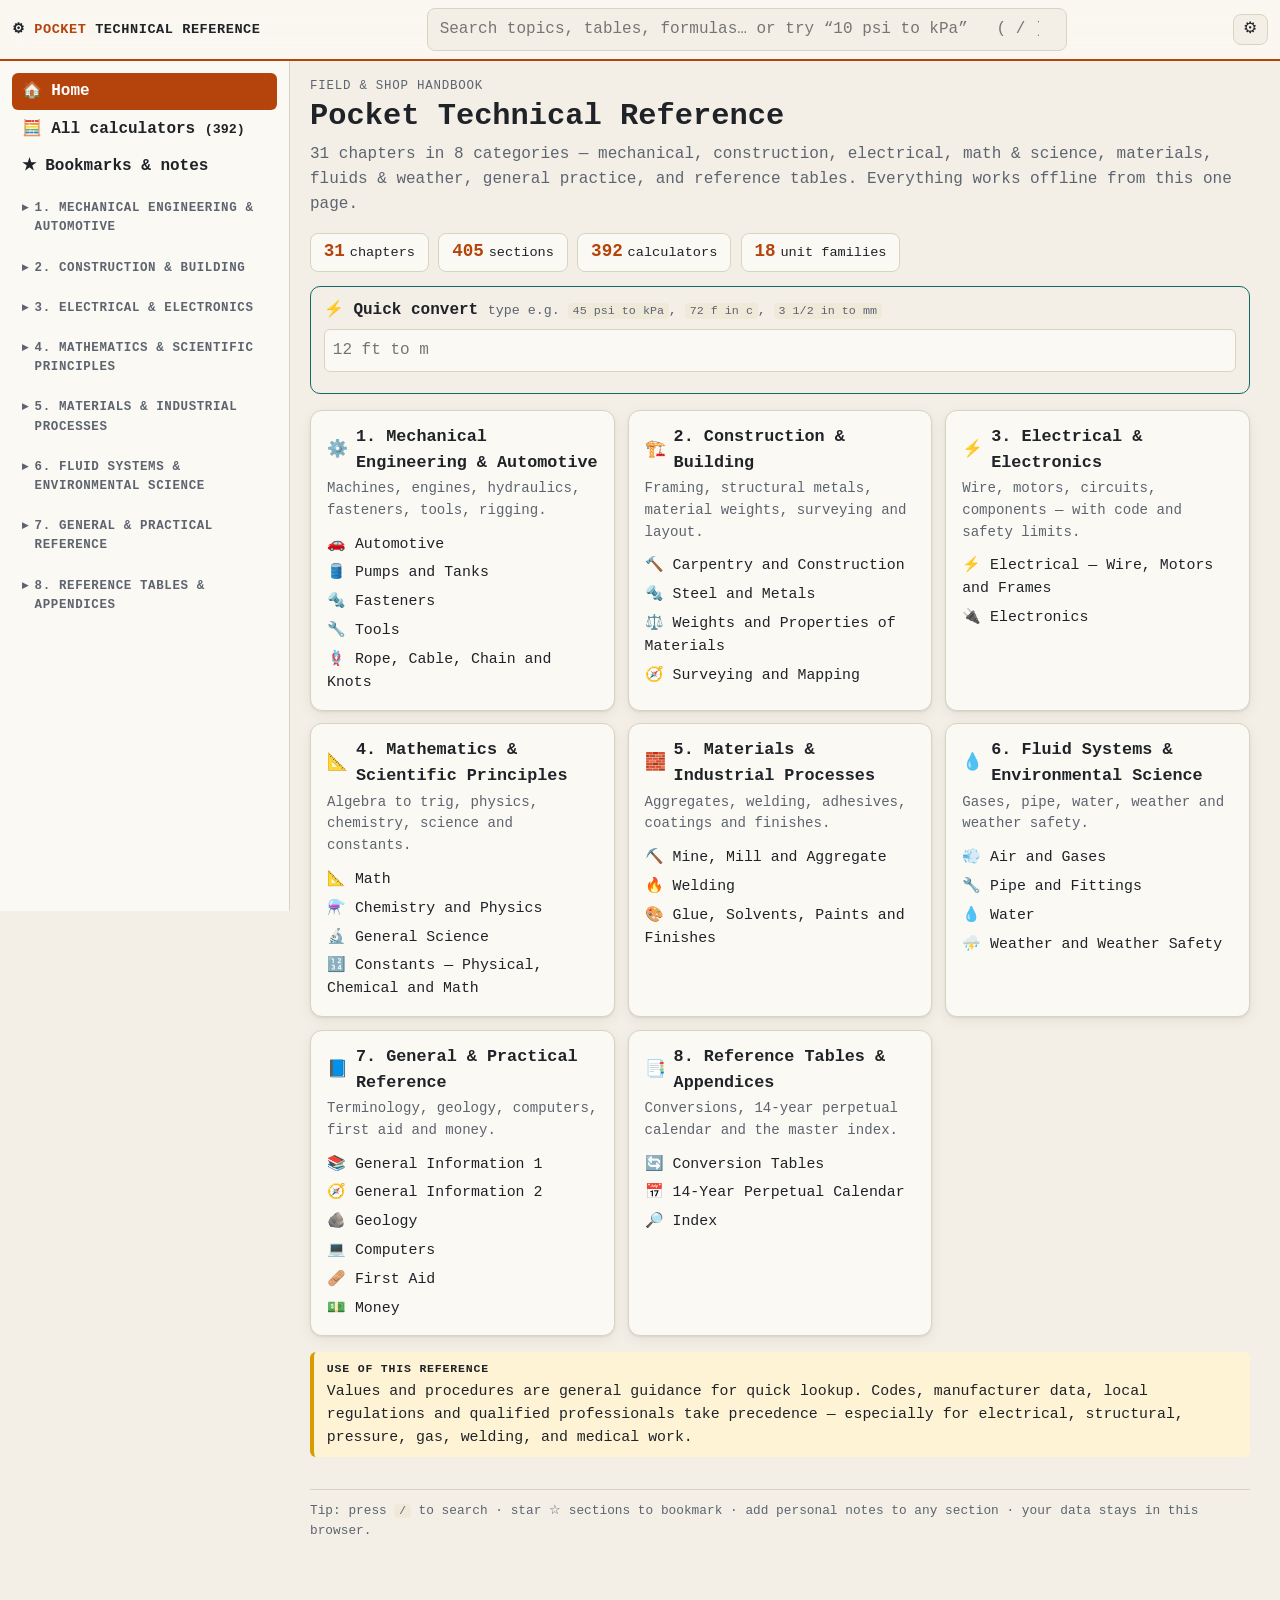
==== index.html @ 78a94a51 "Add files via upload" ====
<!DOCTYPE html>
<html lang="en" data-theme="auto">
<head>
<meta charset="utf-8">
<meta name="viewport" content="width=device-width,initial-scale=1,viewport-fit=cover">
<meta name="theme-color" content="#f3efe6" media="(prefers-color-scheme: light)">
<meta name="theme-color" content="#13161a" media="(prefers-color-scheme: dark)">
<meta name="apple-mobile-web-app-capable" content="yes">
<meta name="mobile-web-app-capable" content="yes">
<meta name="apple-mobile-web-app-title" content="Pocket Ref">
<meta name="apple-mobile-web-app-status-bar-style" content="default">
<link rel="apple-touch-icon" href="[data-uri]">
<title>Pocket Technical Reference</title>
<style>
:root{--bg:#f3efe6;--panel:#fbf9f3;--ink:#1f2328;--mut:#5d6470;--line:#d9d3c3;--acc:#b4430c;--acc-ink:#fff;--acc2:#0f6b6b;--warn-bg:#fff3d6;--warn-bd:#d89b00;--dang-bg:#fde4e1;--dang-bd:#c0392b;--note-bg:#e4f1f1;--note-bd:#0f6b6b;--code:#efe9da;--hl:#ffe58a;--sh:0 1px 2px rgba(0,0,0,.08),0 4px 14px rgba(0,0,0,.06);color-scheme:light}
@media(prefers-color-scheme:dark){:root[data-theme=auto]{--bg:#13161a;--panel:#1b1f24;--ink:#e7e3d8;--mut:#9aa3ad;--line:#2f353c;--acc:#f2893f;--acc-ink:#1a1206;--acc2:#4fc3c3;--warn-bg:#3a2f12;--warn-bd:#c99a1a;--dang-bg:#3d1b18;--dang-bd:#e0594a;--note-bg:#14302f;--note-bd:#3aa5a5;--code:#252a31;--hl:#6b5a14;--sh:0 1px 2px rgba(0,0,0,.4);color-scheme:dark}}
:root[data-theme=dark]{--bg:#13161a;--panel:#1b1f24;--ink:#e7e3d8;--mut:#9aa3ad;--line:#2f353c;--acc:#f2893f;--acc-ink:#1a1206;--acc2:#4fc3c3;--warn-bg:#3a2f12;--warn-bd:#c99a1a;--dang-bg:#3d1b18;--dang-bd:#e0594a;--note-bg:#14302f;--note-bd:#3aa5a5;--code:#252a31;--hl:#6b5a14;--sh:0 1px 2px rgba(0,0,0,.4);color-scheme:dark}
*{box-sizing:border-box}
html{font-size:calc(16px * var(--fs,1));-webkit-text-size-adjust:100%}
body{margin:0;background:var(--bg);color:var(--ink);font:1rem/1.55 "Courier New",Courier,"Liberation Mono","Nimbus Mono PS",monospace}
a{color:var(--acc2);text-decoration:none}a:hover{text-decoration:underline}
button,input,select,textarea{font:inherit;color:inherit}
.mono,code,.cr .v,.calc input,.calc select{font-family:"Courier New",Courier,"Liberation Mono","Nimbus Mono PS",monospace}
header#top{position:sticky;top:0;z-index:30;display:flex;gap:.5rem;align-items:center;padding:.5rem .75rem;background:var(--panel);border-bottom:2px solid var(--acc)}
#top .brand{font-weight:800;letter-spacing:.04em;text-transform:uppercase;font-size:.85rem;white-space:nowrap;color:var(--ink)}
#top .brand i{font-style:normal;color:var(--acc)}
#sbox{position:relative;flex:1;min-width:0;max-width:640px;margin:0 auto}
#q{width:100%;padding:.5rem .75rem;border:1px solid var(--line);border-radius:8px;background:var(--bg)}
#q:focus{outline:2px solid var(--acc);outline-offset:0}
.ib{border:1px solid var(--line);background:var(--bg);border-radius:8px;padding:.4rem .6rem;cursor:pointer;line-height:1}
.ib:hover{border-color:var(--acc)}
#menu{display:none}
#layout{display:flex;align-items:flex-start}
#side{width:290px;flex:none;position:sticky;top:3.1rem;height:calc(100vh - 3.1rem);overflow:auto;padding:.75rem;border-right:1px solid var(--line);background:var(--panel)}
#side a.top{display:block;padding:.4rem .6rem;border-radius:6px;color:var(--ink);font-weight:600}
#side a:hover{background:var(--bg);text-decoration:none}
#side a.on{background:var(--acc);color:var(--acc-ink)}
.sch{width:100%;text-align:left;background:none;border:0;padding:.45rem .6rem;margin-top:.4rem;cursor:pointer;font-weight:700;font-size:.78rem;letter-spacing:.05em;text-transform:uppercase;color:var(--mut);display:flex;gap:.4rem}
.sch:hover{color:var(--ink)}
.scl{display:none;padding-left:.4rem}.sc.open .scl{display:block}
.scl a{display:block;padding:.28rem .6rem;border-radius:6px;color:var(--ink);font-size:.92rem}
main{flex:1;min-width:0;padding:1rem 1.25rem 4rem;max-width:980px}
.crumb{font-size:.78rem;color:var(--mut);text-transform:uppercase;letter-spacing:.06em}
h1{font-size:1.9rem;line-height:1.15;margin:.2rem 0 .5rem}
h2{font-size:1.3rem;margin:0;padding:0}
h3{font-size:1.05rem}h4{margin:1rem 0 .3rem;font-size:.95rem;color:var(--acc);text-transform:uppercase;letter-spacing:.04em}
.lead{color:var(--mut);margin:.25rem 0 1rem}
.toc{display:flex;flex-wrap:wrap;gap:.4rem;margin:.75rem 0 1.25rem}
.toc a{padding:.25rem .65rem;border:1px solid var(--line);border-radius:999px;background:var(--panel);color:var(--ink);font-size:.85rem}
.toc a:hover{border-color:var(--acc);text-decoration:none}
.toc.fold{display:none}.toc.fold.open{display:flex}
.tocbtn{display:inline-flex;align-items:center;min-height:38px;margin:.6rem 0 .4rem;padding:.3rem .85rem;border:1px solid var(--line);border-radius:999px;background:var(--panel);color:var(--ink);font:inherit;font-size:.85rem;cursor:pointer}
.tocbtn:hover{border-color:var(--acc)}
.tocbtn + .toc.fold.open{margin-top:.2rem}

section.sec{background:var(--panel);border:1px solid var(--line);border-radius:12px;padding:1rem 1.1rem;margin:0 0 1.1rem;scroll-margin-top:4rem;box-shadow:var(--sh)}
.sh{display:flex;align-items:center;gap:.5rem;border-bottom:1px solid var(--line);padding-bottom:.5rem;margin-bottom:.6rem}
.sh h2{flex:1}
.sh button{background:none;border:0;cursor:pointer;font-size:1.1rem;color:var(--mut);padding:.15rem .3rem}
.sh button.on{color:var(--acc)}
.sbody p{margin:.5rem 0}.sbody ul,.sbody ol{margin:.4rem 0;padding-left:1.3rem}.sbody li{margin:.15rem 0}
.tw{overflow-x:auto;margin:.6rem 0;border:1px solid var(--line);border-radius:8px}
table{border-collapse:collapse;width:100%;font-size:.88rem}
caption{caption-side:top;text-align:left;font-weight:700;padding:.4rem .6rem;color:var(--mut);font-size:.8rem;text-transform:uppercase;letter-spacing:.04em}
th,td{padding:.35rem .6rem;border-bottom:1px solid var(--line);text-align:left;vertical-align:top}
th{background:var(--code);position:sticky;top:0;white-space:nowrap}
tbody tr:nth-child(even){background:color-mix(in srgb,var(--code) 45%,transparent)}
tr:last-child td{border-bottom:0}
.tfilter{width:100%;max-width:340px;margin-top:.5rem;padding:.35rem .6rem;border:1px solid var(--line);border-radius:6px;background:var(--bg)}
.co{border-left:4px solid;padding:.5rem .8rem;border-radius:6px;margin:.7rem 0;font-size:.93rem}
.co b{display:block;font-size:.72rem;text-transform:uppercase;letter-spacing:.07em;margin-bottom:.1rem}
.co.note{background:var(--note-bg);border-color:var(--note-bd)}.co.warn{background:var(--warn-bg);border-color:var(--warn-bd)}.co.danger{background:var(--dang-bg);border-color:var(--dang-bd)}
.fx{background:var(--code);border-radius:8px;padding:.5rem .8rem;margin:.5rem 0;display:flex;flex-wrap:wrap;gap:.2rem .8rem;align-items:baseline}
.fx b{font-size:.85rem;min-width:9rem}.fx code{font-size:.95rem;color:var(--acc);font-weight:600}.fx span{color:var(--mut);font-size:.82rem;flex-basis:100%}
code{background:var(--code);padding:.05rem .3rem;border-radius:4px;font-size:.88em}
.fx code{background:none;padding:0}
dl.gl{margin:.5rem 0}dl.gl dt{font-weight:700;margin-top:.5rem}dl.gl dd{margin:0 0 0 1rem;color:var(--ink)}
.see{margin-top:.8rem;padding-top:.5rem;border-top:1px dashed var(--line);font-size:.85rem;color:var(--mut)}
.see a{margin-right:.7rem;white-space:nowrap}
.calc{border:1px solid var(--acc);border-radius:10px;margin:.9rem 0;background:var(--bg);overflow:hidden}
.calc .ch{background:var(--acc);color:var(--acc-ink);padding:.4rem .8rem;display:flex;flex-direction:column}
.calc .ch b{display:flex;gap:.5rem;align-items:center;justify-content:space-between}
.calc .ch small{opacity:.9}
.calc .ch button{background:none;border:0;color:inherit;cursor:pointer;font-size:1rem}
.cf{display:grid;grid-template-columns:repeat(auto-fill,minmax(190px,1fr));gap:.5rem .8rem;padding:.7rem .8rem}
.cf label{display:flex;flex-direction:column;font-size:.76rem;color:var(--mut);gap:.15rem}
.cf label span u{text-decoration:none;color:var(--acc)}
.calc input,.calc select{padding:.4rem .5rem;border:1px solid var(--line);border-radius:6px;background:var(--panel);width:100%;font-size:.95rem}
.calc input:focus,.calc select:focus{outline:2px solid var(--acc);outline-offset:0}
.cr{padding:.2rem .8rem .5rem;border-top:1px dashed var(--line)}
.cr .row{display:flex;justify-content:space-between;gap:1rem;padding:.2rem 0;border-bottom:1px dotted var(--line)}
.cr .row .v{font-weight:700;text-align:right}.cr .row .v em{font-style:normal;color:var(--mut);font-weight:400;margin-left:.3rem}
.cr .rh{font-size:.74rem;text-transform:uppercase;letter-spacing:.06em;color:var(--acc);margin-top:.5rem}
.cr .err{color:var(--dang-bd);padding:.3rem 0}.cr .hint{color:var(--mut);padding:.3rem 0;font-size:.9rem}
.ca{display:flex;gap:.5rem;padding:.4rem .8rem .7rem}
.btn{border:1px solid var(--line);background:var(--panel);border-radius:6px;padding:.3rem .7rem;cursor:pointer;font-size:.85rem}.btn:hover{border-color:var(--acc)}
.btn.pri{background:var(--acc);color:var(--acc-ink);border-color:var(--acc)}
.conv{border:1px solid var(--acc2);border-radius:10px;padding:.7rem .8rem;margin:.9rem 0;background:var(--bg)}
.conv .cg{display:grid;grid-template-columns:1fr 1fr auto 1fr;gap:.5rem;align-items:end}
.conv .cg label{display:flex;flex-direction:column;font-size:.76rem;color:var(--mut)}
.conv input,.conv select{padding:.4rem .5rem;border:1px solid var(--line);border-radius:6px;background:var(--panel);width:100%}
.conv .big{font-size:1.25rem;font-weight:800;margin:.6rem 0 .2rem;font-family:"Courier New",Courier,"Liberation Mono","Nimbus Mono PS",monospace}
@media(max-width:640px){.conv .cg{grid-template-columns:1fr 1fr}.conv .cg .sw{grid-column:1/-1}}
.cards{display:grid;grid-template-columns:repeat(auto-fill,minmax(270px,1fr));gap:.8rem;margin:1rem 0}
.card{background:var(--panel);border:1px solid var(--line);border-radius:12px;padding:.8rem 1rem;box-shadow:var(--sh)}
.card h3{margin:0 0 .15rem;display:flex;gap:.5rem;align-items:center}.card p{margin:.1rem 0 .5rem;color:var(--mut);font-size:.88rem}
.card a.chl{display:block;padding:.18rem 0;color:var(--ink);font-size:.93rem}.card a.chl:hover{color:var(--acc)}
.stats{display:flex;flex-wrap:wrap;gap:.6rem;margin:.8rem 0}.stat{background:var(--panel);border:1px solid var(--line);border-radius:8px;padding:.3rem .8rem;font-size:.85rem}.stat b{color:var(--acc);font-size:1.1rem;margin-right:.3rem}
.pn{display:flex;justify-content:space-between;gap:1rem;margin-top:1.5rem}.pn a{flex:1;background:var(--panel);border:1px solid var(--line);border-radius:10px;padding:.6rem .9rem;color:var(--ink)}.pn a:last-child{text-align:right}.pn small{display:block;color:var(--mut)}
#sres{position:absolute;left:0;right:0;top:calc(100% + 4px);background:var(--panel);border:1px solid var(--acc);border-radius:10px;box-shadow:0 10px 30px rgba(0,0,0,.25);max-height:70vh;overflow:auto;display:none;z-index:40}
#sres a.r,.rl a.r{display:block;padding:.5rem .8rem;border-bottom:1px solid var(--line);color:var(--ink)}
#sres a.r:hover,.rl a.r:hover{background:var(--bg);text-decoration:none}
.r b{display:block}.r small{color:var(--mut)}.r .sn{display:block;font-size:.84rem;color:var(--mut);margin-top:.1rem}
mark{background:var(--hl);color:inherit;border-radius:2px;padding:0 1px}
.rl{background:var(--panel);border:1px solid var(--line);border-radius:10px;overflow:hidden;margin:.6rem 0}
.qc{background:var(--note-bg);border-left:4px solid var(--acc2);padding:.6rem .8rem;font-weight:700}
.tag{display:inline-block;font-size:.68rem;text-transform:uppercase;letter-spacing:.06em;border:1px solid var(--acc);color:var(--acc);border-radius:4px;padding:0 .3rem;margin-right:.4rem}
.note-ta{width:100%;min-height:4.5rem;margin-top:.6rem;padding:.5rem;border:1px dashed var(--acc2);border-radius:8px;background:var(--bg)}
/* periodic table */
.ptw{overflow-x:auto;margin:.6rem 0}.pt{display:grid;grid-template-columns:repeat(18,minmax(38px,1fr));gap:2px;font-size:.62rem;min-width:720px}
.pt div{border:1px solid var(--line);border-radius:3px;text-align:center;padding:1px 0;line-height:1.15;background:var(--bg);cursor:default}
.pt b{display:block;font-size:.88rem}.pt i{font-style:normal;opacity:.75}.pt small{display:block;font-size:.5rem;opacity:.7}
.pt .alk{background:color-mix(in srgb,#e8604c 28%,var(--bg))}.pt .ae{background:color-mix(in srgb,#e8a23c 28%,var(--bg))}.pt .tm{background:color-mix(in srgb,#5b8def 24%,var(--bg))}
.pt .pm{background:color-mix(in srgb,#3fb6a8 24%,var(--bg))}.pt .md{background:color-mix(in srgb,#9b7fd1 28%,var(--bg))}.pt .nm{background:color-mix(in srgb,#7bc86c 28%,var(--bg))}
.pt .hl{background:color-mix(in srgb,#e3d34b 30%,var(--bg))}.pt .ng{background:color-mix(in srgb,#d96fb5 26%,var(--bg))}.pt .la{background:color-mix(in srgb,#4fa3d9 30%,var(--bg))}.pt .ac{background:color-mix(in srgb,#c07f5a 30%,var(--bg))}
/* calendar */
.cal-ctl{display:flex;flex-wrap:wrap;gap:.5rem;align-items:center;margin:.6rem 0}.cal-ctl input[type=number]{width:6.5rem;padding:.35rem;border:1px solid var(--line);border-radius:6px;background:var(--panel)}
.yr{display:grid;grid-template-columns:repeat(auto-fill,minmax(210px,1fr));gap:.7rem}
.mo{border:1px solid var(--line);border-radius:8px;padding:.4rem .5rem;background:var(--bg)}.mo h5{margin:0 0 .25rem;text-align:center;color:var(--acc);font-size:.85rem}
.mg{display:grid;grid-template-columns:repeat(7,1fr);text-align:center;font-size:.78rem;gap:1px}.mg i{font-style:normal;color:var(--mut);font-size:.68rem}.mg span{padding:.15rem 0;border-radius:4px}
.mg .sun{color:var(--dang-bd)}.mg .hol{background:var(--warn-bg);outline:1px solid var(--warn-bd);font-weight:700}.mg .today{background:var(--acc);color:var(--acc-ink);font-weight:800}
.dt-grid{display:grid;grid-template-columns:repeat(auto-fill,minmax(280px,1fr));gap:.7rem;margin:.8rem 0}.dt{border:1px solid var(--line);border-radius:8px;padding:.6rem;background:var(--bg)}.dt input{padding:.35rem;border:1px solid var(--line);border-radius:6px;background:var(--panel);margin:.15rem .2rem .15rem 0}
.pill{display:inline-block;padding:.1rem .5rem;border:1px solid var(--line);border-radius:999px;margin:.1rem;cursor:pointer;background:var(--panel);font-size:.82rem}.pill.on{background:var(--acc);color:var(--acc-ink);border-color:var(--acc)}
/* index */
.ixbar{position:sticky;top:3.1rem;background:var(--bg);padding:.4rem 0;z-index:5;display:flex;flex-wrap:wrap;gap:.2rem}.ixbar a{padding:.1rem .45rem;border:1px solid var(--line);border-radius:5px;background:var(--panel);color:var(--ink);font-weight:700;font-size:.85rem}
.ix h3{margin:1rem 0 .3rem;color:var(--acc);border-bottom:1px solid var(--line);scroll-margin-top:6.5rem}.ix div.e{padding:.2rem 0;border-bottom:1px dotted var(--line);font-size:.92rem}.ix .e b{margin-right:.5rem}.ix .e a{margin-right:.6rem;font-size:.82rem}
/* modal */
#modal{position:fixed;inset:0;background:rgba(0,0,0,.5);display:none;align-items:center;justify-content:center;z-index:60;padding:1rem}
#modal .box{background:var(--panel);border-radius:12px;padding:1rem 1.2rem;max-width:560px;width:100%;max-height:90vh;overflow:auto;border:2px solid var(--acc)}
#modal textarea{width:100%;min-height:6rem;font-family:"Courier New",Courier,"Liberation Mono","Nimbus Mono PS",monospace;font-size:.75rem;background:var(--bg);border:1px solid var(--line);border-radius:6px;padding:.4rem}
#toast{position:fixed;bottom:1rem;left:50%;transform:translateX(-50%);background:var(--ink);color:var(--bg);padding:.4rem .9rem;border-radius:8px;display:none;z-index:70;font-size:.88rem}
footer{color:var(--mut);font-size:.8rem;margin-top:2rem;border-top:1px solid var(--line);padding-top:.7rem}
#veil{display:none}
@media(max-width:900px){
 #menu{display:inline-block}#top .brand span{display:none}
 #side{position:fixed;left:0;top:3.1rem;z-index:50;transform:translateX(-102%);transition:transform .2s;width:84vw;max-width:320px;box-shadow:var(--sh)}
 body.menu #side{transform:none}body.menu #veil{display:block;position:fixed;inset:3.1rem 0 0 0;background:rgba(0,0,0,.4);z-index:45}
 main{padding:.8rem .7rem 4rem}h1{font-size:1.5rem}
}
@media print{header#top,#side,.pn,.sh button,.calc .ca{display:none}main{max-width:none}}
.kt{display:inline-block;padding:.05rem .45rem;border-radius:999px;font-size:.72rem;white-space:nowrap;border:1px solid var(--line);background:var(--code)}
.kt-S{border-color:var(--acc);font-weight:700}.kt-D,.kt-X{border-color:var(--acc)}.kt-M,.kt-R{border-style:dashed}.kt-T{border-style:dotted}
.kbar{display:flex;flex-wrap:wrap;gap:.4rem;align-items:center;margin:.6rem 0 0}.kbar small{color:var(--mut)}
.cp{padding:.1rem .4rem;font-size:.75rem;margin:.1rem}.kv{white-space:nowrap}
.kbar+.tfilter+.tw td:nth-child(5),.kbar+.tfilter+.tw td:nth-child(8){min-width:14rem}
.clib .clrow{display:flex;flex-wrap:wrap;gap:.5rem 1rem;align-items:center;margin:.5rem 0}.clib select{padding:.25rem;border:1px solid var(--line);border-radius:6px;background:var(--bg);color:inherit;font:inherit}


/* resistor reader widget */
.rid{border:1px solid var(--acc2);border-radius:14px;padding:.7rem .8rem;margin:.9rem 0;background:var(--bg)}
.rid-tabs{display:flex;flex-wrap:wrap;gap:.4rem;margin-bottom:.4rem}
.rid-fig{text-align:center;margin:.4rem 0;color:var(--ink)}
.rid-row{display:flex;flex-direction:column;gap:.25rem;margin:.5rem 0}
.rid-row>span{font-size:.76rem;color:var(--mut);text-transform:uppercase;letter-spacing:.05em}
.rid-sw{display:flex;flex-wrap:wrap;gap:.4rem}
.rid .sw{width:34px;height:34px;border-radius:50%;border:2px solid var(--line);cursor:pointer;padding:0}
.rid .sw.on{outline:3px solid var(--acc);outline-offset:2px}
.rid .sw:disabled{opacity:.25;cursor:not-allowed}
.rid-in{padding:.45rem .6rem;border:1px solid var(--line);border-radius:10px;background:var(--panel);font-size:16px;min-height:44px;width:100%;max-width:320px}
.rid-out{margin-top:.4rem}.rid-out .row{display:flex;justify-content:space-between;gap:1rem;padding:.25rem 0;border-bottom:1px dotted var(--line)}.rid-out .v{font-weight:700;text-align:right}
.rid-note{color:var(--mut);font-size:.8rem;margin:.6rem 0 0}
@media(max-width:900px){.rid{border-radius:16px}.rid .sw{width:38px;height:38px}}
/* ===== iPhone / touch polish (additive) ===== */
:root{--hh:3.1rem;--sat:env(safe-area-inset-top,0px);--sab:env(safe-area-inset-bottom,0px);--sal:env(safe-area-inset-left,0px);--sar:env(safe-area-inset-right,0px)}
html{-webkit-tap-highlight-color:transparent;scroll-padding-top:4.5rem}
body{-webkit-font-smoothing:antialiased;touch-action:manipulation}
header#top{-webkit-backdrop-filter:saturate(170%) blur(14px);backdrop-filter:saturate(170%) blur(14px);background:color-mix(in srgb,var(--panel) 88%,transparent)}
#tabbar{display:none}
.tw{-webkit-overflow-scrolling:touch}
figure.fig{overflow-x:auto;-webkit-overflow-scrolling:touch}
.btn,.ib,.pill,.toc a,.sch{transition:background-color .15s,border-color .15s,transform .1s}
.btn:active,.ib:active,.pill:active{transform:scale(.97)}
@media(max-width:900px){
 :root{--hh:3.6rem}
 header#top{padding:calc(.45rem + var(--sat)) calc(.6rem + var(--sar)) .45rem calc(.6rem + var(--sal));gap:.45rem}
 .ib{min-width:44px;min-height:44px;border-radius:12px;font-size:1.1rem;display:inline-flex;align-items:center;justify-content:center;padding:0}
 #top .brand{font-size:1.1rem}#top .brand i{display:none}
 .toc{scroll-padding-left:.75rem}
 #q{font-size:16px;min-height:44px;border-radius:14px;padding:.55rem .9rem}
 .calc input,.calc select,.conv input,.conv select,.tfilter,.cal-ctl input[type=number],.dt input,.note-ta,#modal textarea,#modal input,#modal select{font-size:16px;min-height:44px;border-radius:10px}
 .note-ta,#modal textarea{min-height:5rem}
 #side{top:calc(var(--hh) + var(--sat));bottom:0;height:auto;width:86vw;border-radius:0 20px 20px 0;padding:.6rem .6rem calc(6rem + var(--sab)) calc(.6rem + var(--sal));-webkit-overflow-scrolling:touch;overscroll-behavior:contain}
 body.menu #veil{inset:calc(var(--hh) + var(--sat)) 0 0 0;-webkit-backdrop-filter:blur(3px);backdrop-filter:blur(3px)}
 #side a.top,.scl a,.sch{min-height:44px;display:flex;align-items:center}
 .scl a{padding:.4rem .7rem;font-size:.95rem}
 main{padding:.8rem calc(.75rem + var(--sar)) calc(6.5rem + var(--sab)) calc(.75rem + var(--sal))}
 h1{font-size:1.55rem;letter-spacing:-.01em}
 .lead{font-size:.95rem}
 section.sec{border-radius:18px;padding:.85rem .9rem;scroll-margin-top:calc(var(--hh) + var(--sat) + .6rem)}
 section.sec h2{font-size:1.15rem;line-height:1.25}
 .see a{white-space:normal;display:inline-block}
 .sh button{min-width:40px;min-height:40px;font-size:1.25rem}
 .toc{flex-wrap:nowrap;overflow-x:auto;margin-left:-.75rem;margin-right:-.75rem;padding:.2rem .75rem .5rem;scroll-snap-type:x proximity;scrollbar-width:none;-webkit-overflow-scrolling:touch}
 .toc::-webkit-scrollbar{display:none}
 .toc a{flex:none;white-space:nowrap;scroll-snap-align:start;min-height:38px;display:inline-flex;align-items:center;padding:.3rem .85rem;font-size:.88rem}
 .tw{border-radius:12px}table{font-size:.82rem}
 th,td{padding:.4rem .55rem}
 .tw td:first-child,.tw th:first-child{position:sticky;left:0;z-index:1;max-width:9rem;background:var(--panel);box-shadow:1px 0 0 var(--line)}
 .tw th:first-child{background:var(--code);z-index:2}
 .calc,.conv{border-radius:16px}
 .calc .ch{padding:.55rem .9rem}
 .cf{grid-template-columns:repeat(2,minmax(0,1fr));padding:.8rem .9rem;gap:.6rem .7rem}
 .cf label{font-size:.78rem}.cf label:has(select){grid-column:1/-1}
 .cr{padding:.3rem .9rem .6rem}.cr .row{padding:.35rem 0;align-items:baseline}.cr .row .v{font-size:1.02rem}
 .ca{padding:.4rem .9rem .8rem}.ca .btn{flex:1}
 .btn{min-height:44px;border-radius:12px;padding:.4rem .9rem;font-size:.92rem}
 .cp{min-height:36px}
 .co{border-radius:10px;padding:.6rem .85rem}
 .fx{border-radius:12px}.fx b{min-width:0;flex-basis:100%}
 .card{border-radius:16px}.cards{grid-template-columns:1fr}
 .pn{flex-direction:column}.pn a{min-height:56px;border-radius:14px}.pn a:last-child{text-align:left}
 #sres{position:fixed;left:calc(.5rem + var(--sal));right:calc(.5rem + var(--sar));top:calc(var(--hh) + var(--sat) + .2rem);max-height:calc(100dvh - var(--hh) - var(--sat) - 5rem);border-radius:16px;-webkit-overflow-scrolling:touch;overscroll-behavior:contain}
 #sres a.r,.rl a.r{padding:.7rem .9rem;min-height:44px}
 #modal{padding:0;align-items:flex-end}
 #modal .box{max-width:none;border-radius:22px 22px 0 0;max-height:88dvh;padding:1.1rem 1.1rem calc(1.2rem + var(--sab));border-width:2px 0 0}
 #toast{bottom:calc(5.6rem + var(--sab));border-radius:14px;padding:.55rem 1rem}
 .ixbar{top:calc(var(--hh) + var(--sat))}
 footer{padding-bottom:1rem}
 #tabbar{display:flex;position:fixed;left:calc(.6rem + var(--sal));right:calc(.6rem + var(--sar));bottom:calc(.5rem + var(--sab));z-index:35;background:color-mix(in srgb,var(--panel) 86%,transparent);-webkit-backdrop-filter:blur(18px) saturate(170%);backdrop-filter:blur(18px) saturate(170%);border:1px solid var(--line);border-radius:24px;box-shadow:0 8px 28px rgba(0,0,0,.2);padding:.25rem;gap:.15rem}
 #tabbar button{flex:1;min-height:50px;border:0;background:none;border-radius:18px;display:flex;flex-direction:column;align-items:center;justify-content:center;gap:2px;font-size:.6rem;letter-spacing:.05em;text-transform:uppercase;color:var(--mut);cursor:pointer}
 #tabbar button i{font-style:normal;font-size:1.25rem;line-height:1}
 #tabbar button.on{color:var(--acc);background:var(--bg)}
 #tabbar button:active{transform:scale(.95)}
}
@media(max-width:900px) and (orientation:landscape){#tabbar{display:none}main{padding-bottom:2rem}}
@media(prefers-reduced-motion:reduce){*{transition:none!important;scroll-behavior:auto!important}}
</style>
</head>
<body>
<header id="top">
 <button class="ib" id="menu" aria-label="Menu">☰</button>
 <a class="brand" href="#home">⚙ <i>Pocket</i> <span>Technical Reference</span></a>
 <div id="sbox"><input id="q" type="search" placeholder="Search topics, tables, formulas… or try “10 psi to kPa”   ( / )" autocomplete="off" aria-label="Search"><div id="sres"></div></div>
 <button class="ib" id="gear" aria-label="Settings" title="Settings">⚙︎</button>
</header>
<div id="layout"><nav id="side" aria-label="Chapters"></nav><main id="main"></main></div>
<div id="veil"></div><div id="modal"><div class="box" id="mbox"></div></div><div id="toast"></div>
<script>
/* ===== CORE: data model, content helpers, units, calendar math, calculator registry ===== */
const APP = { cats: [], chapters: [], byId: {}, calcs: {}, units: {}, idx: [], calcHome: {}, secById: {} };
const PI = Math.PI, D2R = PI / 180, R2D = 180 / PI;
const esc = s => String(s).replace(/&/g, '&amp;').replace(/</g, '&lt;').replace(/>/g, '&gt;');
const unesc = s => String(s).replace(/&lt;/g, '<').replace(/&gt;/g, '>').replace(/&quot;/g, '"').replace(/&amp;/g, '&');

/* ---- content helpers (return HTML strings) ---- */
const P = s => `<p>${s}</p>`;
const UL = a => `<ul>${a.map(x => `<li>${x}</li>`).join('')}</ul>`;
const OL = a => `<ol>${a.map(x => `<li>${x}</li>`).join('')}</ol>`;
const H = s => `<h4>${s}</h4>`;
const NOTE = s => `<div class="co note"><b>Note</b>${s}</div>`;
const WARN = s => `<div class="co warn"><b>Caution</b>${s}</div>`;
const DANGER = s => `<div class="co danger"><b>Danger / Safety</b>${s}</div>`;
const FX = (name, formula, note) => `<div class="fx"><b>${name}</b><code>${formula}</code>${note ? `<span>${note}</span>` : ''}</div>`;
const CALC = id => `<div class="slot calc-slot" data-calc="${id}"></div>`;
const CONV = cat => `<div class="slot conv-slot" data-conv="${cat}"></div>`;
const DYN = n => `<div class="slot dyn-slot" data-dyn="${n}"></div>`;
const GL = pairs => `<dl class="gl">${pairs.map(([t, d]) => `<dt data-idx="${t.replace(/"/g, '')}">${t}</dt><dd>${d}</dd>`).join('')}</dl>`;
/* T(head, rows, {cap, idx, filter}) – idx registers first column in the index; filter adds a live filter box */
const T = (head, rows, o = {}) => {
  const f = o.filter ? `<input class="tfilter" type="search" placeholder="Filter this table…" aria-label="Filter table">` : '';
  const th = head.map(h => `<th>${h}</th>`).join('');
  const tb = rows.map(r => `<tr>${r.map((c, i) => (i === 0 && o.idx) ? `<td data-idx="${String(c).replace(/<[^>]+>/g, '').replace(/"/g, '')}">${c}</td>` : `<td>${c}</td>`).join('')}</tr>`).join('');
  return `${f}<div class="tw"><table>${o.cap ? `<caption>${o.cap}</caption>` : ''}<thead><tr>${th}</tr></thead><tbody>${tb}</tbody></table></div>`;
};

/* ---- structure ---- */
function CAT(id, title, blurb, icon) { APP.cats.push({ id, title, blurb, icon, chapters: [] }); }
function S(id, title, blocks, o = {}) { return { id, title, html: blocks.join(''), kw: o.kw || [], see: o.see || [] }; }
function CH(id, cat, title, icon, intro, sections) {
  const c = { id, cat, title, icon, intro, sections };
  APP.chapters.push(c); APP.byId[id] = c;
  APP.cats.find(k => k.id === cat).chapters.push(c);
  sections.forEach(s => {
    s.ch = id; APP.secById[id + '--' + s.id] = s;
    (s.html.match(/data-calc="([^"]+)"/g) || []).forEach(m => { const k = m.slice(11, -1); if (!APP.calcHome[k]) APP.calcHome[k] = { ch: id, sec: s.id }; });
    (s.html.match(/data-idx="([^"]+)"/g) || []).forEach(m => APP.idx.push({ term: unesc(m.slice(10, -1)), ch: id, sec: s.id }));
    s.kw.forEach(k => APP.idx.push({ term: k, ch: id, sec: s.id }));
    APP.idx.push({ term: s.title, ch: id, sec: s.id });
  });
}
/* cross reference tokens: [[chapter#section|label]] or [[chapter|label]] */
function xr(html) {
  return html.replace(/\[\[([a-z0-9-]+)(?:#([a-z0-9-]+))?\|([^\]]+)\]\]/g, (m, c, s, l) =>
    `<a class="xref" href="#${c}${s ? '--' + s : ''}">${l}</a>`);
}

/* ---- number formatting ---- */
function fmt(n, sig = 6) {
  if (typeof n !== 'number') return String(n);
  if (!isFinite(n)) return '—';
  if (n === 0) return '0';
  const a = Math.abs(n);
  if (a >= 1e12 || a < 1e-4) return n.toExponential(sig - 1).replace(/\.?0+e/, 'e').replace('e+', '×10^').replace('e', '×10^');
  let s = Number(n.toPrecision(sig)).toString();
  if (s.includes('e')) return n.toExponential(sig - 1);
  const [i, d] = s.split('.');
  const ii = i.replace(/\B(?=(\d{3})+(?!\d))/g, (a >= 10000 ? ',' : ''));
  return d ? ii + '.' + d : ii;
}
const sig = (n, d = 2) => Number(n.toFixed(d));

/* ---- units ---- */
/* each unit: [symbol, name, factorToBase, 'aliases'] or [symbol,name,null,aliases,toBaseFn,fromBaseFn] */
function UC(key, label, base, defs) {
  APP.units[key] = {
    key, label, base, list: defs.map(d => ({
      s: d[0], n: d[1], f: d[2], a: (d[3] || '').split(' ').filter(Boolean), to: d[4] || (v => v * d[2]), fr: d[5] || (b => b / d[2])
    }))
  };
}
const normU = s => s.toLowerCase().replace(/[\s·.*^_\-]/g, '').replace(/²/g, '2').replace(/³/g, '3').replace(/[°]/g, '').replace(/µ/g, 'u');
function unitAliases(u) { return [u.s, u.n, ...u.a].map(normU); }
function convertUnit(cat, v, from, to) {
  const c = APP.units[cat], f = c.list.find(u => u.s === from), t = c.list.find(u => u.s === to);
  return t.fr(f.to(v));
}
function findUnits(text) {
  const k = normU(text), out = [];
  for (const c of Object.values(APP.units)) for (const u of c.list) if (unitAliases(u).includes(k)) out.push({ cat: c.key, u });
  return out;
}
function quickConvert(q) {
  q = q.replace(/^\s*(-?\d+)\s+(\d+)\/(\d+)/, (m, a, b, c) => String(+a + b / c)).replace(/^\s*(\d+)\/(\d+)/, (m, a, b) => String(a / b));
  const m = q.trim().match(/^(-?\d*\.?\d+(?:e[+-]?\d+)?)\s*(.+?)\s+(?:to|in|into|as|->|=|→)\s+(.+?)$/i);
  if (!m) return null;
  const v = parseFloat(m[1]), A = findUnits(m[2]), B = findUnits(m[3]);
  for (const a of A) for (const b of B) if (a.cat === b.cat) {
    return { v, cat: a.cat, from: a.u, to: b.u, out: convertUnit(a.cat, v, a.u.s, b.u.s), label: APP.units[a.cat].label };
  }
  return null;
}

UC('length', 'Length', 'm', [
  ['m', 'meter', 1, 'meters metre metres'], ['km', 'kilometer', 1000, 'kilometers kilometre'], ['cm', 'centimeter', 0.01, 'centimeters'], ['mm', 'millimeter', 0.001, 'millimeters'],
  ['µm', 'micrometer (micron)', 1e-6, 'um micron microns'], ['nm', 'nanometer', 1e-9, 'nanometers'],
  ['in', 'inch', 0.0254, 'inch inches "'], ['ft', 'foot', 0.3048, 'feet foot \''], ['yd', 'yard', 0.9144, 'yards'], ['mi', 'mile (statute)', 1609.344, 'mile miles'],
  ['nmi', 'nautical mile', 1852, 'nm-naut nauticalmile nauticalmiles'], ['mil', 'mil (thou)', 0.0000254, 'thou'], ['fathom', 'fathom', 1.8288, 'fathoms'],
  ['rod', 'rod', 5.0292, 'rods perch pole'], ['chain', 'chain (Gunter)', 20.1168, 'chains'], ['link', 'link (Gunter)', 0.201168, 'links'], ['furlong', 'furlong', 201.168, 'furlongs'],
  ['ftUS', 'US survey foot', 1200 / 3937, 'surveyfoot surveyfeet usft']]);
UC('area', 'Area', 'm²', [
  ['m²', 'square meter', 1, 'm2 sqm squaremeter squaremeters'], ['km²', 'square kilometer', 1e6, 'km2 sqkm'], ['cm²', 'square centimeter', 1e-4, 'cm2 sqcm'], ['mm²', 'square millimeter', 1e-6, 'mm2 sqmm'],
  ['ha', 'hectare', 1e4, 'hectare hectares'], ['in²', 'square inch', 0.00064516, 'in2 sqin squareinch'], ['ft²', 'square foot', 0.09290304, 'ft2 sqft squarefeet squarefoot'],
  ['yd²', 'square yard', 0.83612736, 'yd2 sqyd'], ['ac', 'acre', 4046.8564224, 'acre acres'], ['mi²', 'square mile', 2589988.110336, 'mi2 sqmi'], ['circmil', 'circular mil', 5.067075e-10, 'cmil circularmil cm-mil']]);
UC('volume', 'Volume', 'L', [
  ['L', 'liter', 1, 'liters litre litres l'], ['mL', 'milliliter', 0.001, 'ml milliliters cc cm3'], ['m³', 'cubic meter', 1000, 'm3 cum cubicmeter cubicmeters'], ['cm³', 'cubic centimeter', 0.001, 'cc'],
  ['in³', 'cubic inch', 0.016387064, 'in3 cuin cubicinch'], ['ft³', 'cubic foot', 28.316846592, 'ft3 cuft cubicfeet cubicfoot'], ['yd³', 'cubic yard', 764.554857984, 'yd3 cuyd cubicyard cubicyards'],
  ['gal', 'US gallon', 3.785411784, 'gallon gallons galus usgal'], ['qt', 'US quart', 0.946352946, 'quart quarts'], ['pt', 'US pint', 0.473176473, 'pint pints'], ['cup', 'US cup', 0.2365882365, 'cups'],
  ['fl oz', 'US fluid ounce', 0.0295735295625, 'floz fluidounce fluidounces'], ['tbsp', 'tablespoon', 0.01478676478125, 'tablespoon tablespoons'], ['tsp', 'teaspoon', 0.00492892159375, 'teaspoon teaspoons'],
  ['galUK', 'imperial gallon', 4.54609, 'impgal imperialgallon'], ['bbl', 'oil barrel (42 gal)', 158.987294928, 'barrel barrels oilbarrel'], ['bu', 'US bushel', 35.23907017, 'bushel bushels'], ['ac·ft', 'acre-foot', 1233481.8375, 'acrefoot acrefeet'],
  ['board ft', 'board foot', 2.359737216, 'bf boardfoot boardfeet fbm']]);
UC('mass', 'Mass', 'kg', [
  ['kg', 'kilogram', 1, 'kilograms kilo kilos'], ['g', 'gram', 0.001, 'grams'], ['mg', 'milligram', 1e-6, 'milligrams'], ['µg', 'microgram', 1e-9, 'ug mcg microgram'], ['t', 'metric tonne', 1000, 'tonne tonnes metricton'],
  ['lb', 'pound', 0.45359237, 'lbs pound pounds lbm'], ['oz', 'ounce (avoirdupois)', 0.028349523125, 'ounce ounces'], ['ton', 'short ton (US)', 907.18474, 'shortton tons ustons'], ['lton', 'long ton (UK)', 1016.0469088, 'longton'],
  ['gr', 'grain', 6.479891e-5, 'grain grains'], ['slug', 'slug', 14.59390294, 'slugs'], ['ozt', 'troy ounce', 0.0311034768, 'troyounce toz'], ['ct', 'carat', 0.0002, 'carat carats']]);
UC('temperature', 'Temperature', 'K', [
  ['°C', 'Celsius', null, 'c celsius degc centigrade', v => v + 273.15, b => b - 273.15],
  ['°F', 'Fahrenheit', null, 'f fahrenheit degf', v => (v - 32) * 5 / 9 + 273.15, b => (b - 273.15) * 9 / 5 + 32],
  ['K', 'Kelvin', null, 'kelvin', v => v, b => b],
  ['°R', 'Rankine', null, 'r rankine degr', v => v * 5 / 9, b => b * 9 / 5]]);
UC('pressure', 'Pressure', 'Pa', [
  ['Pa', 'pascal', 1, 'pascal pascals'], ['kPa', 'kilopascal', 1000, 'kilopascal kilopascals'], ['MPa', 'megapascal', 1e6, 'megapascal'], ['bar', 'bar', 1e5, 'bars'], ['mbar', 'millibar', 100, 'millibars hpa'],
  ['psi', 'pound/in²', 6894.757293168, 'lbin2 lbfin2 poundspersquareinch psig psia'], ['ksi', 'kip/in²', 6894757.293168, 'kipin2'], ['psf', 'pound/ft²', 47.88025898, 'lbft2 lbfft2'], ['atm', 'atmosphere', 101325, 'atmosphere atmospheres'],
  ['mmHg', 'mm of mercury', 133.322387415, 'mmhg'], ['inHg', 'inch of mercury', 3386.389, 'inhg'], ['torr', 'torr', 133.3223684, 'torr'], ['inH₂O', 'inch of water (4°C)', 249.08891, 'inh2o inwc inwg'],
  ['ftH₂O', 'foot of water', 2989.06692, 'fth2o ftwc'], ['kgf/cm²', 'kgf/cm²', 98066.5, 'kgfcm2 at techatm']]);
UC('energy', 'Energy / Work / Heat', 'J', [
  ['J', 'joule', 1, 'joule joules'], ['kJ', 'kilojoule', 1000, 'kilojoules'], ['MJ', 'megajoule', 1e6, 'megajoules'], ['cal', 'calorie (thermochemical)', 4.184, 'calorie calories'], ['kcal', 'kilocalorie (food Calorie)', 4184, 'kilocalorie kilocalories Cal'],
  ['Wh', 'watt-hour', 3600, 'watthour watthours'], ['kWh', 'kilowatt-hour', 3.6e6, 'kilowatthour kwhr'], ['BTU', 'BTU (IT)', 1055.05585262, 'btu btus'], ['ft·lbf', 'foot-pound force', 1.3558179483, 'ftlbf footpound footpounds ftlb'],
  ['therm', 'therm (US)', 105480400, 'therms'], ['eV', 'electron-volt', 1.602176634e-19, 'ev electronvolt'], ['erg', 'erg', 1e-7, 'ergs'], ['hp·h', 'horsepower-hour', 2684519.5377, 'hph horsepowerhour']]);
UC('power', 'Power', 'W', [
  ['W', 'watt', 1, 'watts'], ['kW', 'kilowatt', 1000, 'kilowatts'], ['MW', 'megawatt', 1e6, 'megawatts'], ['hp', 'horsepower (mechanical)', 745.69987158, 'horsepower'], ['PS', 'metric horsepower', 735.49875, 'ps cv metrichp'],
  ['BTU/h', 'BTU per hour', 0.29307107, 'btuh btuhr btu/hr'], ['ft·lbf/s', 'foot-pound/second', 1.3558179483, 'ftlbfs ftlbs'], ['ton ref', 'ton of refrigeration', 3516.8528, 'tonref tr tonsofrefrigeration'], ['kcal/h', 'kcal per hour', 1.163, 'kcalh']]);
UC('force', 'Force / Weight', 'N', [
  ['N', 'newton', 1, 'newtons'], ['kN', 'kilonewton', 1000, 'kilonewtons'], ['lbf', 'pound-force', 4.4482216152605, 'poundforce pounds'], ['kip', 'kip', 4448.2216152605, 'kips'], ['kgf', 'kilogram-force', 9.80665, 'kilogramforce'],
  ['ozf', 'ounce-force', 0.27801385, 'ounceforce'], ['dyn', 'dyne', 1e-5, 'dyne dynes'], ['tonf', 'ton-force (short)', 8896.443230521, 'tonforce']]);
UC('torque', 'Torque', 'N·m', [
  ['N·m', 'newton-meter', 1, 'nm newtonmeter newtonmeters'], ['lbf·ft', 'pound-foot', 1.3558179483, 'lbfft ftlbf ftlb lbft poundfoot'], ['lbf·in', 'pound-inch', 0.1129848290, 'lbfin inlb inlbf lbin'],
  ['kgf·m', 'kilogram-force meter', 9.80665, 'kgfm kgm'], ['kgf·cm', 'kilogram-force cm', 0.0980665, 'kgfcm'], ['ozf·in', 'ounce-force inch', 0.00706155, 'ozfin ozin'], ['N·cm', 'newton-centimeter', 0.01, 'ncm'], ['N·mm', 'newton-millimeter', 0.001, 'nmm']]);
UC('speed', 'Speed / Velocity', 'm/s', [
  ['m/s', 'meter/second', 1, 'ms mps'], ['km/h', 'kilometer/hour', 1 / 3.6, 'kph kmh kmph'], ['mph', 'mile/hour', 0.44704, 'mi/h milesperhour'], ['ft/s', 'foot/second', 0.3048, 'fps ftsec'], ['ft/min', 'foot/minute', 0.00508, 'fpm sfm sfpm'],
  ['kn', 'knot', 0.514444444, 'knot knots kt kts'], ['Mach', 'Mach (sea level, 15°C)', 340.294, 'mach']]);
UC('flow', 'Flow rate (volume)', 'L/s', [
  ['L/s', 'liter/second', 1, 'lps ls'], ['L/min', 'liter/minute', 1 / 60, 'lpm lmin'], ['m³/h', 'cubic meter/hour', 1000 / 3600, 'm3h m3/hr cmh'], ['m³/s', 'cubic meter/second', 1000, 'm3s cms'],
  ['gpm', 'US gallon/minute', 3.785411784 / 60, 'galmin gal/min usgpm'], ['gph', 'US gallon/hour', 3.785411784 / 3600, 'galhr gal/h'], ['cfm', 'cubic foot/minute', 28.316846592 / 60, 'ft3min ft3/min'],
  ['cfs', 'cubic foot/second', 28.316846592, 'ft3s ft3/s'], ['MGD', 'million gal/day', 3785411.784 / 86400, 'mgd']]);
UC('density', 'Density', 'kg/m³', [
  ['kg/m³', 'kilogram/m³', 1, 'kgm3 kg/m3'], ['g/cm³', 'gram/cm³', 1000, 'gcm3 g/cc gcc g/ml'], ['g/L', 'gram/liter', 1, 'gl'], ['lb/ft³', 'pound/ft³', 16.01846337, 'lbft3 pcf'], ['lb/in³', 'pound/in³', 27679.9047, 'lbin3'],
  ['lb/gal', 'pound/US gal', 119.826427, 'lbgal ppg'], ['t/m³', 'tonne/m³', 1000, 'tm3'], ['lb/yd³', 'pound/yd³', 0.593276421, 'lbyd3'], ['ton/yd³', 'short ton/yd³', 1186.55284, 'tonyd3']]);
UC('time', 'Time', 's', [
  ['s', 'second', 1, 'sec secs seconds'], ['ms', 'millisecond', 0.001, 'milliseconds'], ['min', 'minute', 60, 'minute minutes'], ['h', 'hour', 3600, 'hr hrs hour hours'], ['day', 'day', 86400, 'days d'],
  ['week', 'week', 604800, 'weeks wk'], ['yr', 'year (365.25 d)', 31557600, 'year years y']]);
UC('angle', 'Angle', 'deg', [
  ['°', 'degree', 1, 'deg degree degrees'], ['rad', 'radian', 180 / PI, 'radian radians'], ['grad', 'gradian', 0.9, 'gon grads'], ['rev', 'revolution (turn)', 360, 'revs turn turns rotation'],
  ['′', 'arcminute', 1 / 60, 'arcmin minutearc'], ['″', 'arcsecond', 1 / 3600, 'arcsec'], ['mil', 'NATO mil (6400/rev)', 0.05625, 'natomil angularmil']]);
UC('fuel', 'Fuel economy', 'L/100km', [
  ['L/100km', 'liters per 100 km', null, 'l100km lp100km', v => v, b => b],
  ['mpg', 'miles/US gallon', null, 'mpgus milespergallon', v => 235.214583 / v, b => 235.214583 / b],
  ['mpgUK', 'miles/imperial gallon', null, 'mpgimp', v => 282.480936 / v, b => 282.480936 / b],
  ['km/L', 'kilometers/liter', null, 'kml kmpl', v => 100 / v, b => 100 / b]]);
UC('data', 'Digital data', 'B', [
  ['bit', 'bit', 1 / 8, 'bits'], ['B', 'byte', 1, 'byte bytes'], ['kB', 'kilobyte (1000)', 1e3, 'kb kilobyte'], ['MB', 'megabyte (10⁶)', 1e6, 'megabyte'], ['GB', 'gigabyte (10⁹)', 1e9, 'gigabyte'], ['TB', 'terabyte (10¹²)', 1e12, 'terabyte'],
  ['KiB', 'kibibyte (1024)', 1024, 'kib'], ['MiB', 'mebibyte', 1048576, 'mib'], ['GiB', 'gibibyte', 1073741824, 'gib'], ['TiB', 'tebibyte', 1099511627776, 'tib']]);
UC('charge', 'Electric charge', 'C', [
  ['C', 'coulomb', 1, 'coulombs'], ['Ah', 'ampere-hour', 3600, 'amphour amphours ah'], ['mAh', 'milliampere-hour', 3.6, 'mah'], ['kC', 'kilocoulomb', 1000, 'kc']]);

/* ---- calendar math (pure) ---- */
const CAL = {
  isLeap: y => (y % 4 === 0 && y % 100 !== 0) || y % 400 === 0,
  dim: (y, m) => [31, CAL.isLeap(y) ? 29 : 28, 31, 30, 31, 30, 31, 31, 30, 31, 30, 31][m - 1],
  dow: (y, m, d) => { const t = [0, 3, 2, 5, 0, 3, 5, 1, 4, 6, 2, 4]; if (m < 3) y -= 1; return (y + Math.floor(y / 4) - Math.floor(y / 100) + Math.floor(y / 400) + t[m - 1] + d) % 7; }, /* 0 = Sunday */
  idx: y => CAL.dow(y, 1, 1) + 1 + (CAL.isLeap(y) ? 7 : 0), /* 1..14 */
  jdn: (y, m, d) => { const a = Math.floor((14 - m) / 12), yy = y + 4800 - a, mm = m + 12 * a - 3; return d + Math.floor((153 * mm + 2) / 5) + 365 * yy + Math.floor(yy / 4) - Math.floor(yy / 100) + Math.floor(yy / 400) - 32045; },
  fromJdn: j => { const f = j + 1401 + Math.floor((Math.floor((4 * j + 274277) / 146097) * 3) / 4) - 38, e = 4 * f + 3, g = Math.floor((e % 1461) / 4), h = 5 * g + 2; const D = Math.floor((h % 153) / 5) + 1, M = ((Math.floor(h / 153) + 2) % 12) + 1, Y = Math.floor(e / 1461) - 4716 + Math.floor((12 + 2 - M) / 12); return { y: Y, m: M, d: D }; },
  doy: (y, m, d) => { let n = d; for (let i = 1; i < m; i++) n += CAL.dim(y, i); return n; },
  isoWeek: (y, m, d) => {
    const wd = (CAL.dow(y, m, d) + 6) % 7 + 1; let w = Math.floor((CAL.doy(y, m, d) - wd + 10) / 7), yr = y;
    const weeksIn = yy => { const p = (yy + Math.floor(yy / 4) - Math.floor(yy / 100) + Math.floor(yy / 400)) % 7, q = yy - 1, p2 = (q + Math.floor(q / 4) - Math.floor(q / 100) + Math.floor(q / 400)) % 7; return (p === 4 || p2 === 3) ? 53 : 52; };
    if (w < 1) { yr = y - 1; w = weeksIn(yr); } else if (w > weeksIn(y)) { w = 1; yr = y + 1; }
    return { w, y: yr };
  },
  easter: y => { const a = y % 19, b = Math.floor(y / 100), c = y % 100, d = Math.floor(b / 4), e = b % 4, f = Math.floor((b + 8) / 25), g = Math.floor((b - f + 1) / 3), h = (19 * a + b - d - g + 15) % 30, i = Math.floor(c / 4), k = c % 4, l = (32 + 2 * e + 2 * i - h - k) % 7, m = Math.floor((a + 11 * h + 22 * l) / 451), mo = Math.floor((h + l - 7 * m + 114) / 31), da = ((h + l - 7 * m + 114) % 31) + 1; return { y, m: mo, d: da }; },
  nth: (y, m, dw, n) => { const first = CAL.dow(y, m, 1); let d = 1 + ((dw - first + 7) % 7) + (n - 1) * 7; return d; },
  last: (y, m, dw) => { const dm = CAL.dim(y, m), ld = CAL.dow(y, m, dm); return dm - ((ld - dw + 7) % 7); },
  holidays: y => {
    const h = {}; const add = (m, d, n) => { h[m + '-' + d] = n; };
    add(1, 1, "New Year's Day"); add(1, CAL.nth(y, 1, 1, 3), 'Martin Luther King Jr. Day'); add(2, CAL.nth(y, 2, 1, 3), "Presidents' Day");
    add(5, CAL.last(y, 5, 1), 'Memorial Day'); if (y >= 2021) add(6, 19, 'Juneteenth'); add(7, 4, 'Independence Day'); add(9, CAL.nth(y, 9, 1, 1), 'Labor Day');
    add(10, CAL.nth(y, 10, 1, 2), 'Columbus / Indigenous Peoples Day'); add(11, 11, 'Veterans Day'); add(11, CAL.nth(y, 11, 4, 4), 'Thanksgiving'); add(12, 25, 'Christmas Day');
    const e = CAL.easter(y); add(e.m, e.d, 'Easter Sunday'); return h;
  }
};
const MONTHS = ['January', 'February', 'March', 'April', 'May', 'June', 'July', 'August', 'September', 'October', 'November', 'December'];
const DAYS = ['Sunday', 'Monday', 'Tuesday', 'Wednesday', 'Thursday', 'Friday', 'Saturday'];

/* ---- calculator registry ----
 calc({id,title,desc,cat,fields:[{k,l,d,u,s:[[v,label]..],opt,txt}],run(v)->rows|string, kw:[]})
 rows: [label,value,unit?] | 'Heading string'; return {err:'...'} for errors */
function calc(o) { o.cat = o.cat || ''; APP.calcs[o.id] = o; }
const F = (k, l, d, u, extra) => Object.assign({ k, l, d, u }, extra || {});
const SEL = (k, l, opts, d) => ({ k, l, s: opts, d: d !== undefined ? d : opts[0][0] });
/* ===== CATEGORIES ===== */
CAT('mech', 'Mechanical Engineering & Automotive', 'Machines, engines, hydraulics, fasteners, tools, rigging.', '⚙️');
CAT('constr', 'Construction & Building', 'Framing, structural metals, material weights, surveying and layout.', '🏗️');
CAT('elec', 'Electrical & Electronics', 'Wire, motors, circuits, components — with code and safety limits.', '⚡');
CAT('math', 'Mathematics & Scientific Principles', 'Algebra to trig, physics, chemistry, science and constants.', '📐');
CAT('mat', 'Materials & Industrial Processes', 'Aggregates, welding, adhesives, coatings and finishes.', '🧱');
CAT('fluid', 'Fluid Systems & Environmental Science', 'Gases, pipe, water, weather and weather safety.', '💧');
CAT('gen', 'General & Practical Reference', 'Terminology, geology, computers, first aid and money.', '📘');
CAT('ref', 'Reference Tables & Appendices', 'Conversions, 14-year perpetual calendar and the master index.', '📑');
/* ===== CATEGORY 1a: AUTOMOTIVE, PUMPS & TANKS ===== */
const IN2CC = 16.387064, tireDia = (w, a, r) => 2 * w * a / 100 / 25.4 + r, gcdA = (a, b) => b ? gcdA(b, a % b) : a;

/* --- calculators --- */
calc({ id: 'engine-disp', title: 'Engine displacement', desc: 'Swept volume from bore, stroke and cylinders', kw: ['cubic inches', 'liters', 'cc'], fields: [F('b', 'Bore', 4.0, 'in'), F('s', 'Stroke', 3.48, 'in'), F('n', 'Cylinders', 8)],
  run: v => { const ci = PI / 4 * v.b * v.b * v.s * v.n; return [['Displacement', ci, 'in³'], ['Displacement', ci * 16.387064, 'cc'], ['Displacement', ci * 0.016387064, 'L'], ['Per cylinder', ci / v.n * 16.387064, 'cc']]; } });
calc({ id: 'comp-ratio', title: 'Compression ratio', desc: 'Static compression ratio from swept and clearance volume', fields: [F('sw', 'Swept volume / cylinder', 44.9, 'cc'), F('cv', 'Clearance volume (chamber + gasket + piston + deck)', 55, 'cc')],
  run: v => [['Compression ratio', (v.sw + v.cv) / v.cv, ': 1'], ['Clearance fraction', v.cv / (v.sw + v.cv) * 100, '%']] });
calc({ id: 'hp-torque', title: 'Horsepower ⇄ torque ⇄ rpm', desc: 'Fill any two fields, leave one blank', free: true, kw: ['horsepower', 'power', 'torque'], fields: [F('hp', 'Power', '', 'hp', { opt: 1 }), F('t', 'Torque', '', 'lbf·ft', { opt: 1 }), F('n', 'Speed', 5252, 'rpm', { opt: 1 })],
  run: v => {
    const k = [v.hp, v.t, v.n].filter(x => x !== null).length; if (k < 2) return 'Fill any two of power, torque, speed.'; if (k === 3) return 'Leave exactly one field blank.';
    let hp = v.hp, t = v.t, n = v.n; if (hp === null) hp = t * n / 5252; else if (t === null) t = hp * 5252 / n; else n = hp * 5252 / t;
    return [['Power', hp, 'hp'], ['Power', hp * 0.74569987, 'kW'], ['Torque', t, 'lbf·ft'], ['Torque', t * 1.3558179, 'N·m'], ['Speed', n, 'rpm']];
  } });
calc({ id: 'veh-speed', title: 'Vehicle speed from rpm', desc: 'Engine rpm, gearing and tire size', fields: [F('n', 'Engine speed', 2500, 'rpm'), F('g', 'Transmission ratio', 1.0), F('d', 'Axle (final drive) ratio', 3.73), F('tire', 'Tire diameter', 28.5, 'in')],
  run: v => { const mph = v.n * PI * v.tire / (v.g * v.d * 1056); return [['Vehicle speed', mph, 'mph'], ['Vehicle speed', mph * 1.609344, 'km/h'], ['Overall ratio', v.g * v.d, ': 1']]; } });
calc({ id: 'tire-size', title: 'Tire size decoder', desc: 'e.g. 275/60R20 → section, sidewall, diameter', kw: ['tire', 'wheel'], fields: [F('w', 'Section width', 275, 'mm'), F('a', 'Aspect ratio', 60, '%'), F('r', 'Wheel diameter', 20, 'in')],
  run: v => { const sw = v.w * v.a / 100, d = v.r * 25.4 + 2 * sw; return [['Sidewall height', sw, 'mm'], ['Sidewall height', sw / 25.4, 'in'], ['Overall diameter', d, 'mm'], ['Overall diameter', d / 25.4, 'in'], ['Revs per mile', 63360 / (PI * d / 25.4), 'rev/mi']]; } });
calc({ id: 'torque-fr', title: 'Torque = force × lever arm', desc: 'Wrench / lever torque', fields: [F('f', 'Force', 50, 'lbf'), F('l', 'Lever length (pivot to force)', 12, 'in'), F('a', 'Angle between force and lever', 90, '°')],
  run: v => { const t = v.f * v.l / 12 * Math.sin(v.a * D2R); return [['Torque', t, 'lbf·ft'], ['Torque', t * 12, 'lbf·in'], ['Torque', t * 1.3558179, 'N·m']]; } });
calc({ id: 'gear-ratio', title: 'Gear ratio & speed/torque', desc: 'One or two meshing stages (leave stage 2 at 0 if unused)', kw: ['gears', 'teeth', 'reduction'], fields: [F('t1', 'Driver teeth', 15), F('t2', 'Driven teeth', 45), F('t3', 'Stage 2 driver teeth', 0, '', { opt: 1 }), F('t4', 'Stage 2 driven teeth', 0, '', { opt: 1 }), F('n', 'Input speed', 1750, 'rpm'), F('tq', 'Input torque', 10, 'N·m'), F('e', 'Efficiency per stage', 97, '%')],
  run: v => { let r = v.t2 / v.t1, st = 1; if (v.t3 && v.t4) { r *= v.t4 / v.t3; st = 2; } const eta = Math.pow(v.e / 100, st); return [['Overall ratio', r, ': 1'], ['Output speed', v.n / r, 'rpm'], ['Output torque', v.tq * r * eta, 'N·m'], ['Output power', v.tq * v.n * 2 * PI / 60 * eta, 'W'], ['Output torque direction', st % 2 ? 'reversed' : 'same as input']]; } });
calc({ id: 'belt-pulley', title: 'Belt / pulley speeds', desc: 'Leave one blank (diameters in any consistent unit)', free: true, fields: [F('d1', 'Driver diameter', 4, '', { opt: 1 }), F('n1', 'Driver speed', 1750, 'rpm', { opt: 1 }), F('d2', 'Driven diameter', 10, '', { opt: 1 }), F('n2', 'Driven speed', '', 'rpm', { opt: 1 })],
  run: v => { const a = [v.d1, v.n1, v.d2, v.n2]; if (a.filter(x => x === null).length !== 1) return 'Leave exactly one field blank.'; let { d1, n1, d2, n2 } = v; if (n2 === null) n2 = d1 * n1 / d2; else if (d2 === null) d2 = d1 * n1 / n2; else if (n1 === null) n1 = d2 * n2 / d1; else d1 = d2 * n2 / n1; return [['Driver diameter', d1], ['Driver speed', n1, 'rpm'], ['Driven diameter', d2], ['Driven speed', n2, 'rpm'], ['Speed ratio', n1 / n2, ': 1']]; } });
calc({ id: 'surface-rpm', title: 'Surface speed ⇄ rpm', desc: 'Drills, saws, lathes, grinders, tires', free: true, kw: ['SFM', 'cutting speed', 'rotational speed'], fields: [F('sfm', 'Surface speed', 100, 'ft/min', { opt: 1 }), F('d', 'Diameter', 0.5, 'in'), F('n', 'Rotational speed', '', 'rpm', { opt: 1 })],
  run: v => { if ((v.sfm === null) === (v.n === null)) return 'Fill surface speed OR rpm; leave the other blank.'; if (v.n === null) { const n = v.sfm * 12 / (PI * v.d); return [['Rotational speed', n, 'rpm'], ['Angular velocity', n * 2 * PI / 60, 'rad/s']]; } const s = PI * v.d * v.n / 12; return [['Surface speed', s, 'ft/min'], ['Surface speed', s * 0.00508, 'm/s']]; } });
calc({ id: 'batt-soc', title: 'Battery state of charge (12 V lead-acid)', desc: 'Rested open-circuit voltage (≥ 6 h after charge/discharge)', fields: [F('v', 'Resting voltage', 12.4, 'V')],
  run: v => { const t = [[12.7, 100], [12.5, 75], [12.3, 50], [12.1, 25], [11.9, 0]]; let p = 0; if (v.v >= 12.7) p = 100; else if (v.v <= 11.9) p = 0; else for (let i = 0; i < 4; i++) if (v.v <= t[i][0] && v.v >= t[i + 1][0]) p = t[i + 1][1] + (v.v - t[i + 1][0]) / (t[i][0] - t[i + 1][0]) * 25; return [['Approx. state of charge', p, '%'], p < 50 ? 'Recharge soon — below 50% shortens battery life.' : 'Charge level acceptable.']; } });

calc({ id: 'pump-power', title: 'Pump power', desc: 'Hydraulic and brake horsepower', kw: ['pump horsepower', 'BHP', 'head'], fields: [F('q', 'Flow', 100, 'gpm'), F('h', 'Total head', 80, 'ft'), F('sg', 'Specific gravity', 1.0), F('e', 'Pump efficiency', 70, '%'), F('m', 'Motor efficiency', 90, '%')],
  run: v => { const whp = v.q * v.h * v.sg / 3960, bhp = whp / (v.e / 100), kw = bhp * 0.74569987 / (v.m / 100); return [['Water (hydraulic) hp', whp, 'hp'], ['Brake hp at shaft', bhp, 'hp'], ['Electrical input', kw, 'kW'], ['Pressure rise', v.h * v.sg / 2.31, 'psi']]; } });
calc({ id: 'pump-affinity', title: 'Pump affinity laws', desc: 'Effect of speed or impeller-diameter change (same pump)', fields: [F('r', 'New ÷ old speed (or diameter) ratio', 0.8), F('q', 'Old flow', 100, 'gpm'), F('h', 'Old head', 80, 'ft'), F('p', 'Old power', 3, 'hp')],
  run: v => [['New flow  (Q ∝ N)', v.q * v.r, 'gpm'], ['New head  (H ∝ N²)', v.h * v.r * v.r, 'ft'], ['New power (P ∝ N³)', v.p * Math.pow(v.r, 3), 'hp']] });
calc({ id: 'tank-vert', title: 'Tank volume — vertical cylinder / rectangle', desc: 'Total and at a given fluid depth', fields: [SEL('t', 'Shape', [['c', 'Vertical cylinder'], ['r', 'Rectangular']]), F('a', 'Diameter (cyl) or length (rect)', 6, 'ft'), F('b', 'Width (rect only)', 4, 'ft'), F('h', 'Height', 8, 'ft'), F('d', 'Fluid depth', 5, 'ft')],
  run: v => { const A = v.t === 'c' ? PI * v.a * v.a / 4 : v.a * v.b, V = A * v.h, F2 = A * Math.min(v.d, v.h); return [['Total volume', V * 7.480519, 'US gal'], ['Total volume', V, 'ft³'], ['Total volume', V * 28.316847, 'L'], ['Volume at depth', F2 * 7.480519, 'US gal'], ['Percent full', Math.min(v.d, v.h) / v.h * 100, '%'], ['Gallons per inch of depth', A / 12 * 7.480519, 'gal/in']]; } });
calc({ id: 'tank-horiz', title: 'Tank volume — horizontal cylinder (flat ends)', desc: 'Partial fill from depth (dished heads add volume — see manufacturer chart)', fields: [F('d', 'Diameter', 5, 'ft'), F('l', 'Length', 12, 'ft'), F('h', 'Fluid depth', 2, 'ft')],
  run: v => { const R = v.d / 2, h = Math.max(0, Math.min(v.h, v.d)); const seg = R * R * Math.acos((R - h) / R) - (R - h) * Math.sqrt(Math.max(0, 2 * R * h - h * h)); const V = seg * v.l, T = PI * R * R * v.l; return [['Total volume', T * 7.480519, 'US gal'], ['Volume at depth', V * 7.480519, 'US gal'], ['Volume at depth', V * 28.316847, 'L'], ['Percent full (by volume)', V / T * 100, '%']]; } });
calc({ id: 'fill-time', title: 'Fill / drain time', fields: [F('v', 'Volume', 500, 'gal'), F('q', 'Flow rate', 25, 'gpm')], run: v => { const m = v.v / v.q; return [['Time', m, 'min'], ['Time', m / 60, 'h']]; } });
calc({ id: 'hyd-cyl', title: 'Hydraulic / pneumatic cylinder', desc: 'Force and speed from bore, rod, pressure and flow', kw: ['fluid power', 'ram', 'actuator'], fields: [F('b', 'Bore diameter', 3, 'in'), F('r', 'Rod diameter', 1.5, 'in'), F('p', 'Pressure', 2000, 'psi'), F('q', 'Pump flow', 10, 'gpm')],
  run: v => { const Ab = PI / 4 * v.b * v.b, Ar = Ab - PI / 4 * v.r * v.r; return [['Cap-end area', Ab, 'in²'], ['Push force (extend)', Ab * v.p, 'lbf'], ['Pull force (retract)', Ar * v.p, 'lbf'], ['Extend speed', v.q * 231 / Ab / 60, 'in/s'], ['Retract speed', v.q * 231 / Ar / 60, 'in/s'], ['Push force', Ab * v.p * 4.4482216 / 1000, 'kN'], ['Hydraulic power', v.q * v.p / 1714, 'hp']]; } });
calc({ id: 'hyd-motor', title: 'Hydraulic pump & motor', desc: 'Flow from displacement and rpm; motor torque and speed', fields: [F('d', 'Displacement', 2.5, 'in³/rev'), F('n', 'Pump shaft speed', 1800, 'rpm'), F('p', 'Pressure', 2500, 'psi'), F('e', 'Overall efficiency', 85, '%')],
  run: v => { const q = v.d * v.n / 231, hp = q * v.p / 1714; return [['Pump flow', q, 'gpm'], ['Hydraulic power', hp, 'hp'], ['Input power needed', hp / (v.e / 100), 'hp'], ['Motor theoretical torque', v.p * v.d / (2 * PI), 'lbf·in'], ['Motor theoretical torque', v.p * v.d / (2 * PI) / 12, 'lbf·ft'], ['Motor actual torque (η)', v.p * v.d / (2 * PI) / 12 * v.e / 100, 'lbf·ft']]; } });
calc({ id: 'press-head', title: 'Pressure ⇄ head of fluid', free: true, fields: [F('p', 'Pressure', '', 'psi', { opt: 1 }), F('h', 'Head (height of fluid)', 100, 'ft', { opt: 1 }), F('sg', 'Specific gravity', 1.0)],
  run: v => { if ((v.p === null) === (v.h === null)) return 'Fill pressure OR head.'; if (v.p === null) { const ps = v.h * v.sg / 2.31; return [['Pressure', ps, 'psi'], ['Pressure', ps * 6.894757, 'kPa'], ['Pressure', ps / 14.5038, 'bar']]; } return [['Head', v.p * 2.31 / v.sg, 'ft'], ['Head', v.p * 2.31 / v.sg * 0.3048, 'm']]; } });

/* --- tank gallons per foot / per inch table (generated) --- */
const tankRows = [2, 3, 4, 5, 6, 8, 10, 12].map(d => [d + ' ft', fmt(PI * d * d / 4 * 7.480519, 5), fmt(PI * d * d / 4 * 7.480519 / 12, 4), fmt(PI * d * d / 4 * 28.316847, 5)]);

CH('automotive', 'mech', 'Automotive', '🚗',
  'Engines, fuel, ignition, cooling, drivetrain, brakes, suspension and the 12-volt system — with identification, service data and troubleshooting. Values are typical; the vehicle service manual always governs. Related: [[fasteners|Fasteners]] for torque, [[electrical#dc-basics|DC circuits]], [[air-gases|gas laws]].',
  [
    S('engine', 'Engine fundamentals', [
      P('A four-stroke engine completes a cycle in two crankshaft revolutions (720°): <b>intake → compression → power → exhaust</b>. Diesel engines ignite by compression heat; spark-ignition (gasoline) engines use a spark plug.'),
      GL([['Bore', 'Cylinder diameter.'], ['Stroke', 'Piston travel from top dead center (TDC) to bottom dead center (BDC) = 2 × crank throw.'], ['Displacement', 'Swept volume of all cylinders = π/4 × bore² × stroke × cylinders.'], ['Compression ratio', '(Swept volume + clearance volume) ÷ clearance volume.'], ['TDC / BDC', 'Piston at top / bottom of its travel.'], ['Camshaft', 'Shaft whose lobes open the valves; turns at ½ crank speed in a four-stroke.'], ['Valve train', 'Cam, lifters/followers, pushrods, rockers, valves, springs.'], ['VVT', 'Variable valve timing — adjusts cam phase for power and economy.'], ['Volumetric efficiency', 'Actual air drawn in ÷ theoretical swept volume.'], ['BMEP', 'Brake mean effective pressure — an engine\'s torque normalised by displacement.']]),
      CALC('engine-disp'), CALC('comp-ratio'), CALC('hp-torque'),
      FX('Horsepower', 'hp = torque (lbf·ft) × rpm ÷ 5252', 'Torque and power curves always cross at 5252 rpm.'),
      H('Common firing orders'),
      T(['Engine', 'Firing order'], [['Inline 4 (most)', '1-3-4-2'], ['Inline 4 (some Asian/ older)', '1-2-4-3'], ['Inline 5', '1-2-4-5-3'], ['Inline 6 (most)', '1-5-3-6-2-4'], ['V6 (GM 60°, 3.8 Buick)', '1-6-5-4-3-2'], ['V6 (Ford 90° 3.8/4.2)', '1-4-2-5-3-6'], ['V8 Chevrolet small/big block', '1-8-4-3-6-5-7-2'], ['V8 Ford 289/302/351W', '1-3-7-2-6-5-4-8'], ['V8 Ford 351C/FE', '1-3-7-2-6-5-4-8'], ['V8 Chrysler 318/360/383/440', '1-8-4-3-6-5-7-2'], ['Boxer 4 (Subaru)', '1-3-2-4'], ['Flat 6 (Porsche)', '1-6-2-4-3-5']], { cap: 'Verify against the engine\'s own data', filter: false }),
      NOTE('Cylinder numbering varies by make — check the manual before wiring plug leads.')
    ], { kw: ['four-stroke', 'cylinder', 'piston', 'firing order', 'horsepower', 'TDC'], see: ['air-gases#gas-laws|Gas laws', 'conversions#conv-power|Power units', 'fasteners#torque|Bolt torque'] }),

    S('fuel', 'Fuel, air and ignition', [
      T(['Fuel', 'Stoichiometric air:fuel (mass)', 'Octane / cetane', 'Energy (BTU/gal approx.)'], [['Gasoline', '14.7 : 1', '87–93 AKI (R+M)/2', '114,000–116,000'], ['Gasoline E10', '14.1 : 1', '87–93 AKI', '~112,000'], ['E85 (ethanol)', '9.8 : 1', '~100–105 AKI', '~82,000'], ['Diesel #2', '14.5 : 1', 'cetane 40–55', '~129,000–137,000'], ['Propane (LPG)', '15.7 : 1', '~104 octane', '~84,000–91,500'], ['Methanol', '6.45 : 1', '~109', '~57,000'], ['Natural gas (CNG)', '17.2 : 1', '~120+', '~—']], { cap: 'Typical fuel properties', idx: true }),
      P('<b>Air-fuel ratio (AFR)</b> versus <b>lambda (λ)</b>: λ = actual AFR ÷ stoichiometric AFR. λ &lt; 1 is rich, λ &gt; 1 lean. Gasoline power peaks near 12.5–13 : 1; economy near 15–16 : 1.'),
      H('Ignition'),
      UL(['<b>Spark plug gap</b>: older points systems ≈ 0.035 in; most modern coil-on-plug 0.040–0.060 in; some turbo/high-output 0.028–0.035 in. Use the underhood label.', '<b>Heat range</b>: hotter plug = longer insulator, retains heat; colder plug = sheds heat faster (high load/boost).', '<b>Timing</b>: advance spark so peak cylinder pressure occurs ~14–16° after TDC. Detonation (knock) means too much advance, lean mixture, hot intake or low octane.', '<b>Plug reading</b>: tan/grey = normal; black dry soot = rich; white/blistered = lean or overheated; oily wet = oil entering the cylinder.']),
      H('Fuel injection basics'),
      P('Modern engines meter fuel with injectors commanded by the ECU from sensors: MAF/MAP (air), O₂/air-fuel (exhaust), coolant and intake temperature, throttle position, crank and cam position. Typical gasoline port-injection rail pressure 40–60 psi (270–410 kPa); direct injection 500–3000+ psi; diesel common-rail up to 30,000 psi (2,000+ bar).'),
      DANGER('Fuel is flammable and fuel-injection systems hold residual pressure. Relieve pressure per the manual, work in ventilated areas away from ignition sources, and disconnect the battery before opening fuel lines.')
    ], { kw: ['octane', 'AFR', 'lambda', 'spark plug', 'injector', 'ethanol', 'diesel'], see: ['air-gases#fuel-gases|Fuel gases', 'electronics#sensors|Sensors'] }),

    S('cooling-oil', 'Cooling and lubrication', [
      P('Roughly one-third of fuel energy becomes useful work, one-third leaves in exhaust, one-third is removed by the cooling system. Normal coolant temperature is 195–220 °F (90–105 °C); thermostats are typically 180–195 °F.'),
      T(['Coolant mix (ethylene glycol / water)', 'Freezes below', 'Boils at (no cap)', 'Boils with 15 psi cap'], [['0 / 100 (water)', '32 °F / 0 °C', '212 °F', '~250 °F'], ['30 / 70', '4 °F / −16 °C', '~218 °F', '~255 °F'], ['50 / 50', '−34 °F / −37 °C', '~223 °F', '~265 °F'], ['60 / 40', '−62 °F / −52 °C', '~228 °F', '~270 °F']], { cap: 'Approximate values' }),
      WARN('Never open a hot radiator or reservoir cap — pressurised coolant can scald. Mix only compatible coolant chemistries (IAT, OAT, HOAT); mixing types can gel or corrode.'),
      H('Engine oil'),
      T(['SAE grade', 'Meaning', 'Typical use'], [['0W-20, 5W-20', 'Thin when cold and hot', 'Modern gasoline engines, fuel-economy designs'], ['5W-30', 'General purpose', 'Many cars and light trucks'], ['10W-30', 'Slightly thicker cold', 'Older engines, warm climates'], ['15W-40', 'Heavy-duty diesel', 'Trucks, equipment'], ['SAE 30 / 40 straight', 'Single viscosity', 'Small engines, air-cooled, summer use'], ['75W-90 / 80W-90', 'Gear oil', 'Axles, manual transmissions (check spec)']], { cap: 'Viscosity grades', idx: true }),
      P('In "5W-30", the <b>5W</b> rates cold-flow (W = winter), and <b>30</b> is hot viscosity. API service categories: <b>S</b>-series (gasoline, e.g. SP), <b>C</b>-series (diesel, e.g. CK-4). Always meet the manufacturer\'s ACEA/API/ILSAC spec.'),
      T(['Oil pressure (hot idle)', 'Typical'], [['Passenger car', '10–20 psi at idle; 40–65 psi at 3000 rpm'], ['Diesel truck', '15–30 psi idle; 40–70 psi at speed']], { cap: 'Check the manual for actual limits' })
    ], { kw: ['antifreeze', 'coolant', 'thermostat', 'viscosity', 'oil', 'radiator'], see: ['glue-paints#solvents|Solvents', 'water#properties|Water properties'] }),

    S('drivetrain', 'Drivetrain, gearing and power transmission', [
      P('Power flows engine → clutch/torque converter → transmission → driveshaft → differential → axles → wheels. Gears trade speed for torque: output torque = input torque × ratio × efficiency.'),
      FX('Gear ratio', 'ratio = driven teeth ÷ driver teeth', 'Speed ratio = driver rpm ÷ driven rpm = same quantity.'),
      FX('Belt / chain drive', 'N₁D₁ = N₂D₂  (or N₁T₁ = N₂T₂ for sprockets)', 'Pitch diameters for belts; tooth counts for chains and gears.'),
      CALC('gear-ratio'), CALC('belt-pulley'), CALC('veh-speed'), CALC('tire-size'),
      T(['Final-drive ratio', 'Effect'], [['Numerically high (4.10)', 'Strong acceleration/towing, higher rpm at highway speed, lower mpg'], ['Numerically low (2.73)', 'Lower rpm at speed, better mpg, weaker pulling']], { cap: 'Axle ratio trade-off' }),
      H('Differentials and drive types'),
      UL(['<b>Open</b> differential: equal torque, wheels can turn differently; spins the lower-traction wheel.', '<b>Limited-slip / locker</b>: transfers torque to the wheel with grip.', '<b>FWD / RWD / AWD / 4WD</b>: front, rear, all-time and part-time four-wheel drive.', '<b>Manual clutch</b>: friction disc pressed to flywheel; <b>automatic</b>: torque converter + planetary gearsets or dual-clutch/CVT.'])
    ], { kw: ['transmission', 'clutch', 'differential', 'axle ratio', 'gear ratio', 'torque converter'], see: ['tools#simple-machines|Simple machines', 'math#trig|Trigonometry'] }),

    S('brakes-susp', 'Brakes, suspension and steering', [
      P('Hydraulic brakes multiply pedal force: Pascal\'s law makes pressure uniform, so force at each piston = pressure × piston area. Disc brakes squeeze pads on a rotor; drums push shoes outward. Power assist uses vacuum or hydraulic boost. Anti-lock brakes (ABS) pulse pressure to prevent wheel lock.'),
      T(['Component', 'Wear / service point'], [['Brake pads', 'Replace at ≈ 3 mm (1/8 in) lining; squeal indicators sound earlier'], ['Rotors', 'Replace below minimum thickness stamped on rotor; check runout and cracks'], ['Brake fluid', 'DOT 3/4/5.1 glycol absorbs water — replace every 2–3 years; never mix DOT 5 (silicone) with others'], ['Shocks/struts', 'Bounce test; leaks; uneven tire cupping'], ['Ball joints / tie rods', 'Play when levered; torn boots'], ['Wheel alignment', 'Toe, camber, caster — pull, uneven wear, off-center wheel'], ['Tires', 'Min tread 2/32 in (1.6 mm); check pressure monthly, date code (DOT, week/year)']], { cap: 'Wear items', idx: true }),
      T(['Brake fluid', 'Dry boiling', 'Wet boiling'], [['DOT 3', '401 °F / 205 °C', '284 °F / 140 °C'], ['DOT 4', '446 °F / 230 °C', '311 °F / 155 °C'], ['DOT 5.1', '500 °F / 260 °C', '356 °F / 180 °C'], ['DOT 5 (silicone)', '500 °F / 260 °C', '356 °F / 180 °C']], { cap: 'Minimum DOT boiling points (FMVSS 116)' }),
      DANGER('Brake dust and old brake linings may contain asbestos. Use wet cleaning or HEPA vacuum — never blow with compressed air. Support vehicles on jack stands rated for the load, never on a jack alone.')
    ], { kw: ['brake', 'ABS', 'alignment', 'suspension', 'tires', 'steering', 'brake fluid'], see: ['rope-cable|Rigging & jacks'] }),

    S('elec-12v', '12-volt electrical system', [
      P('Automotive systems are nominally 12 V (≈ 12.6 V rested, 13.8–14.7 V charging). Starting current is typically 100–300 A for gasoline engines and 400–1000 A for large diesels, for a few seconds.'),
      CALC('batt-soc'),
      T(['Rested voltage', 'State of charge'], [['12.7 V +', '100%'], ['12.5 V', '75%'], ['12.3 V', '50%'], ['12.1 V', '25%'], ['11.9 V or less', '0% (discharged)']], { cap: 'Flooded lead-acid, 77 °F' }),
      UL(['<b>CCA</b> (cold-cranking amps): current at 0 °F for 30 s holding ≥ 7.2 V. <b>Reserve capacity</b>: minutes at 25 A to 10.5 V.', '<b>Alternator</b>: 13.8–14.7 V at idle-to-speed; 0.3–0.5 V drop between battery and alternator under load is acceptable.', '<b>Cranking voltage</b>: should stay above ≈ 9.6 V; below suggests weak battery, bad cables or starter.', '<b>Parasitic draw</b>: typically ≤ 25–50 mA after the modules sleep.', '<b>Wire gauge</b>: size cables for current and length — see [[electrical#wire-ampacity|wire ampacity]] and [[electrical#voltage-drop|voltage drop]].']),
      DANGER('Batteries release explosive hydrogen and contain sulfuric acid. Connect/disconnect negative last/first, wear eye protection, avoid sparks and never short terminals — rings and tools can weld to a battery post. Jump-starting: follow the manual; connect final negative to a ground point, not the dead battery.')
    ], { kw: ['battery', 'alternator', 'starter', 'CCA', 'jump start', 'fuse'], see: ['electrical#dc-basics|DC basics', 'electrical#voltage-drop|Voltage drop'] }),

    S('maint', 'Maintenance schedule (typical)', [
      T(['Interval', 'Service'], [['Monthly', 'Tire pressure, fluid levels (oil, coolant, washer, brake), lights, belts visual'], ['Every 5,000–10,000 mi (or per oil life monitor)', 'Engine oil and filter; rotate tires'], ['15,000–30,000 mi', 'Engine and cabin air filters; inspect brakes, suspension, hoses; fuel filter (if serviceable)'], ['30,000–60,000 mi', 'Transmission fluid (per manual), spark plugs (some earlier), coolant (OAT 5 yr/150,000 mi typical), differential/transfer fluid'], ['60,000–100,000 mi', 'Timing belt (if so equipped, 60–105k), serpentine belt, hoses, battery test, brake fluid every 2–3 yr'], ['Annually', 'Brake inspection, wiper blades, battery terminals, alignment check if wear shows']], { cap: 'General guide — owner\'s manual governs' }),
      T(['Tire pressure', 'Notes'], [['Use door-jamb placard', 'NOT the pressure on the tire sidewall (that is the maximum)'], ['Check cold', 'Pressure rises ≈ 1 psi per 10 °F'], ['TPMS light', 'Usually 25% under placard']], {})
    ], { kw: ['oil change', 'service interval', 'timing belt', 'tire rotation'] }),

    S('auto-trouble', 'Troubleshooting guide', [
      T(['Symptom', 'Common causes', 'First checks'], [
        ['No crank, no click', 'Dead battery, loose/corroded terminals, ignition switch, neutral safety switch', 'Battery voltage, terminals, ground strap, shifter in Park/Neutral'],
        ['Click or rapid clicking when starting', 'Weak battery, bad connections, starter solenoid', 'Voltage drop test at starter; load-test battery'],
        ['Cranks, will not start', 'No fuel, no spark, no compression, immobiliser, timing belt failure', 'Fuel pressure, spark, scan for codes, crank-sensor signal'],
        ['Hard hot start / stalls', 'Heat-soaked sensors, weak fuel pump, vapor lock, idle air problem', 'Fuel pressure after soak; check intake leaks'],
        ['Rough idle / misfire', 'Fouled plug, coil, injector, vacuum leak, EGR sticking', 'Scan misfire counts, swap coil, spray test, smoke test'],
        ['Overheating', 'Low coolant, thermostat stuck, fan fails, clogged radiator, head gasket, water pump', 'Coolant level (cold), fan operation, hoses collapsing, block-test for combustion gas'],
        ['Blue smoke', 'Burning oil: valve seals, rings', 'Compression/leak-down test; PCV'],
        ['White smoke (sweet)', 'Coolant burning — head gasket/ crack', 'Pressure test cooling system'],
        ['Black smoke', 'Rich mixture: injectors, sensor, clogged air filter', 'Scan fuel trims; check air filter'],
        ['Low oil pressure light', 'Low oil, worn bearings, pump/pickup, bad sender', 'Check level, mechanical gauge'],
        ['Brake pedal soft/spongy', 'Air in lines, fluid leak, worn master cylinder', 'Fluid level, bleed, inspect for leaks — do not drive if pedal sinks'],
        ['Pulling to one side', 'Alignment, tire pressure, stuck caliper', 'Tire pressures, caliper slide pins, alignment'],
        ['Battery keeps dying', 'Parasitic draw, alternator, old battery', 'Draw test, charging voltage 13.8–14.7 V'],
        ['Check-engine light', 'Hundreds of conditions', 'Read OBD-II codes (P0xxx generic, P1xxx manufacturer); fix root cause before clearing']
      ], { cap: 'Diagnostic matrix', filter: true }),
      NOTE('OBD-II (standard on US gasoline vehicles since 1996, diesel since 1997) provides a 16-pin diagnostic connector (J1962) under the dash.')
    ], { kw: ['diagnosis', 'check engine light', 'OBD-II', 'overheating', 'misfire', 'no start'] }),

    S('auto-systems', 'How the vehicle systems fit together', [
      P('A road vehicle is a set of cooperating systems. Fuel and air become heat in the <b>engine</b>; the <b>drivetrain</b> multiplies torque and delivers it to the wheels; <b>tires</b> convert it into motion; the <b>brakes</b> convert motion back into heat; the <b>cooling</b> and <b>lubrication</b> systems keep the engine alive; and the <b>electrical</b> system starts, controls and monitors everything.'),
      T(['System', 'Main components', 'What it does', 'Key numbers'], [['Engine', 'Block, crank, pistons, heads, valvetrain', 'Converts fuel energy to rotating power', 'Displacement, compression ratio, torque, hp'], ['Fuel & air', 'Tank, pump, injectors, throttle, filter', 'Meters air-fuel mixture', '14.7:1 AFR, 40–65 psi (port) / 2,000+ psi (GDI)'], ['Ignition', 'Coils, plugs, ECU, sensors', 'Fires the mixture at the right crank angle', '20–40 kV, 0.028–0.060 in plug gap'], ['Cooling', 'Radiator, water pump, thermostat, fans, coolant', 'Removes ≈ 1/3 of fuel energy as heat', '195–220 °F, 13–16 psi cap'], ['Lubrication', 'Oil pump, filter, galleries, pan', 'Reduces friction and carries heat away', '10–80 psi oil pressure'], ['Transmission', 'Gearbox or CVT, clutch or torque converter', 'Matches engine rpm to wheel speed', 'Gear ratios 0.5–5:1'], ['Driveline & differential', 'Driveshaft, CV joints, ring and pinion, axles', 'Delivers power and lets wheels turn at different speeds', 'Axle ratio 2.7–5.0:1'], ['Suspension & steering', 'Springs, shocks, arms, rack', 'Keeps tires on the road and directs the vehicle', 'Alignment: toe, camber, caster'], ['Brakes', 'Pedal, booster, master cylinder, calipers, rotors', 'Stops the vehicle by friction', 'DOT 3/4 fluid, 1,000+ psi line pressure'], ['Tires & wheels', 'Tire, rim, TPMS', 'Only contact with the road', 'Size, load index, speed rating, 30–45 psi'], ['Electrical', 'Battery, alternator, starter, wiring, modules', 'Starts engine, powers loads, networks controllers', '12.6 V resting, 13.8–14.7 V charging'], ['Emissions', 'Catalytic converter, O₂ sensors, EGR, EVAP', 'Cleans exhaust and controls vapors', 'Stoichiometric lambda 1.0']], { cap: 'Vehicle systems at a glance', idx: true }),
      T(['Energy flow (typical gasoline car)', 'Share of fuel energy'], [['Useful work at the wheels', '≈ 12–30% (city ≈ 12–20%, highway ≈ 25–30%)'], ['Exhaust heat', '≈ 30–35%'], ['Coolant heat', '≈ 25–30%'], ['Engine/ drivetrain friction & pumping', '≈ 5–10%'], ['Accessories', '≈ 1–3%']], { cap: 'Where the fuel energy goes (approximate)' }),
      P('Related: [[automotive#engine|Engine fundamentals]], [[automotive#drivetrain|Drivetrain]], [[automotive#brakes-susp|Brakes and suspension]], [[automotive#elec-12v|12-volt electrical]], [[chem-phys#mechanics|Mechanics]], [[chem-phys#heat|Heat and thermodynamics]].')
    ], { kw: ['automotive systems', 'vehicle systems', 'how a car works', 'energy flow', 'engine heat', 'overview'], see: ['automotive#engine|Engine fundamentals', 'automotive#maint|Maintenance'] }),

    S('combustion', 'Combustion, air-fuel ratio and the four-stroke cycle', [
      OL(['<b>Intake</b>: piston descends, intake valve opens, air (and fuel) enters.', '<b>Compression</b>: valves closed, piston rises, mixture is compressed by the compression ratio.', '<b>Power</b>: spark (gasoline) or heat of compression (diesel) ignites the charge; expanding gas pushes the piston down.', '<b>Exhaust</b>: exhaust valve opens, piston rises and pushes out burned gas.']),
      P('One cycle takes <b>two crankshaft revolutions (720°)</b>. Each cylinder fires once every two revolutions, so an engine with <i>n</i> cylinders makes <i>n × rpm ÷ 120</i> power strokes per second. A V8 at 6,000 rpm fires 400 times per second.'),
      FX('Ideal Otto-cycle efficiency', 'η = 1 − 1 / r^(k−1)   (k = 1.4 for air)', 'At r = 10:1, η = 1 − 1/2.512 = 60.2%. Real engines reach 25–38% because of heat loss, friction, pumping loss and incomplete combustion; diesels reach 40–45%.'),
      FX('Combustion of octane (complete)', '2 C₈H₁₈ + 25 O₂ → 16 CO₂ + 18 H₂O + heat', 'Incomplete combustion adds carbon monoxide (CO), unburned hydrocarbons (HC) and soot. Air at high temperature also makes NOₓ.'),
      FX('Lambda', 'λ = actual AFR ÷ stoichiometric AFR', 'λ = 1.0 is chemically correct. Rich (λ < 1) gives power and cooling; lean (λ > 1) gives economy but higher temperature and NOₓ.'),
      T(['Fuel', 'Stoichiometric AFR (mass)', 'Energy (BTU/gal)', 'Energy (kWh/gal)', 'Notes'], [['Gasoline (E0)', '14.7 : 1', '≈ 114,000–116,000', '≈ 33.4–34', '87–93 octane (AKI)'], ['Gasoline E10', '14.1 : 1', '≈ 111,000–112,000', '≈ 32.5', 'US pump gasoline, up to 10% ethanol'], ['E85', '9.8 : 1', '≈ 82,000', '≈ 24', 'Needs flex-fuel hardware; high octane (≈ 105)'], ['Diesel (#2)', '14.5 : 1', '≈ 129,000–138,000', '≈ 38–40', 'Cetane 40–55; compression ignition'], ['Propane (LPG)', '15.7 : 1', '≈ 84,000–91,500', '≈ 25–27', 'Clean-burning; stored as liquid'], ['Natural gas (CNG)', '17.2 : 1', '≈ 114,000 per gasoline-gallon equivalent (5.66 lb)', '—', '1 GGE ≈ 5.66 lb CNG'], ['Methanol', '6.4 : 1', '≈ 57,000', '≈ 17', 'Racing; corrosive; toxic']], { cap: 'Fuels', idx: true }),
      T(['Mixture / condition', 'Typical AFR (gasoline)', 'λ'], [['Best power (rich)', '12.5–13.2 : 1', '0.85–0.90'], ['Cold start / enrichment', '9–11 : 1', '0.65–0.75'], ['Stoichiometric (catalyst window)', '14.7 : 1', '1.00'], ['Light-load cruise (lean burn)', '15.5–17 : 1', '1.05–1.15'], ['Turbo/ boost full load (protection)', '11.5–12.5 : 1', '0.78–0.85'], ['Misfire limit (lean)', '≈ 18+ : 1', '≈ 1.22+']], { cap: 'Air-fuel mixtures' }),
      T(['Octane term', 'Meaning'], [['AKI (R+M)/2', 'US pump octane: 87 regular, 89 mid, 91–93 premium'], ['RON', 'Research octane (higher, used in Europe)'], ['MON', 'Motor octane (harsher test)'], ['Knock / detonation', 'Uncontrolled end-gas explosion; metallic pinging, destroys pistons. Fix with higher octane, retarded timing, lower compression or cooler intake'], ['Pre-ignition', 'Mixture lights before the spark (hot spot, carbon, plug); very damaging, especially under boost'], ['Cetane (diesel)', 'Ease of auto-ignition']], { cap: 'Octane and combustion problems', idx: true }),
      P('<b>Worked example (firing frequency).</b> A 4-cylinder at 3,000 rpm: 4 × 3,000 ÷ 120 = 100 power strokes per second; each spark plug fires 25 times per second (3,000 ÷ 120). <b>Worked example (efficiency).</b> Raising compression from 9:1 to 11:1 raises ideal efficiency from 58.5% to 61.7%, about 5% more efficient in theory, but 11:1 needs higher octane.'),
      WARN('Exhaust contains <b>carbon monoxide</b>, a colorless odorless poison that can kill within minutes in a closed garage. Never run an engine indoors without exhaust extraction; keep the garage door open. See [[air-gases#fuel-gases|Carbon monoxide]].')
    ], { kw: ['combustion', 'air fuel ratio', 'AFR', 'lambda', 'stoichiometric', 'four stroke', 'octane', 'knock', 'detonation', 'pre-ignition', 'Otto cycle', 'E85', 'diesel', 'cetane', 'engine efficiency', 'firing frequency'], see: ['automotive#fuel|Fuel, air and ignition', 'air-gases#fuel-gases|Fuel gases'] }),

    S('engine-calcs', 'Engine displacement and compression ratio', [
      FX('Displacement of one cylinder', 'V_cyl = (π / 4) × bore² × stroke', 'Bore = cylinder diameter; stroke = piston travel (= 2 × crank throw). Same units give a cubic result.'),
      FX('Engine displacement', 'D = (π / 4) × bore² × stroke × number of cylinders', '1 in³ = 16.387 cc; 1 L = 61.024 in³; 1 L = 1,000 cc.'),
      FX('Compression ratio', 'CR = (V_swept + V_clearance) ÷ V_clearance', 'V_clearance = chamber + head gasket + deck clearance + piston dish (− dome). Dynamic CR is lower because the intake valve closes after bottom dead center.'),
      CALC('engine-disp'), CALC('auto-disp-solve'), CALC('comp-ratio'), CALC('auto-cr'), CALC('auto-piston'),
      P('<b>Worked example (displacement).</b> Bore 4.000 in, stroke 3.480 in, 8 cylinders: <i>(π/4) × 4.000² × 3.480 × 8 = 349.9 in³ = 5,733 cc = 5.73 L</i> (a "350"). Each cylinder displaces 716.6 cc.'),
      P('<b>Worked example (compression ratio).</b> Swept volume 716.6 cc per cylinder; chamber 64 cc; gasket (4.100 in bore × 0.040 in) 8.65 cc; deck clearance 0.010 in = 2.06 cc; piston dish 8 cc. Clearance volume = 64 + 8.65 + 2.06 + 8 = 82.7 cc. <i>CR = (716.6 + 82.7) ÷ 82.7 = 9.67 : 1.</i>'),
      P('<b>Worked example (metric).</b> A 2.0 L four-cylinder with 86 mm bore: stroke = 4 × 2,000,000 ÷ (π × 86² × 4) = 86.1 mm → a square engine.'),
      T(['Engine', 'Bore × stroke (in)', 'Displacement (in³)', 'cc', 'Liters'], [['Small-block "350"', '4.000 × 3.480', '350', '5,735', '5.7'], ['"302"', '4.000 × 3.000', '302', '4,949', '4.9–5.0'], ['"427"', '4.250 × 3.760', '427', '6,997', '7.0'], ['"454"', '4.250 × 4.000', '454', '7,440', '7.4'], ['"2.0 L" four', '3.386 × 3.386 (86 × 86 mm)', '122', '1,998', '2.0'], ['"1.6 L" four', '3.150 × 3.150', '98', '1,598', '1.6'], ['Typical 250 cc motorcycle', '≈ 2.97 × 2.20 (75.5 × 56 mm)', '15.3', '251', '0.25']], { cap: 'Engine size examples (nominal)', idx: true }),
      T(['Compression ratio', 'Typical fuel need', 'Typical engines'], [['8.0–9.0 : 1', '87 octane', 'Older carbureted, forced induction (to avoid knock)'], ['9.5–10.5 : 1', '87–91 octane', 'Modern port-injected'], ['10.5–12.5 : 1', '91–93 octane', 'Modern direct-injection, high efficiency (Atkinson/ Miller)'], ['12–14 : 1', 'Premium or E85', 'Performance, some hybrids (Atkinson cycle)'], ['15–23 : 1', 'Diesel', 'Compression ignition']], { cap: 'Compression ratio and fuel', idx: true }),
      T(['Term', 'Definition'], [['TDC / BDC', 'Top / bottom dead center'], ['Bore / stroke', 'Cylinder diameter / piston travel'], ['Swept volume', 'Volume displaced between BDC and TDC'], ['Clearance volume', 'Volume above the piston at TDC'], ['Oversquare / undersquare', 'Bore > stroke / bore < stroke'], ['Firing order', 'Sequence the cylinders fire (e.g., 1-8-4-3-6-5-7-2)'], ['Mean piston speed', '2 × stroke × rpm'], ['Cranking compression test', 'Healthy cylinders within 10–15% of each other; typically 125–180 psi'], ['Leak-down test', 'Under 10% leakage good; over 20% poor']], { cap: 'Terms', idx: true })
    ], { kw: ['engine displacement', 'cubic inches', 'liters', 'bore and stroke', 'compression ratio', 'swept volume', 'clearance volume', 'piston speed', 'square engine', 'compression test'], see: ['automotive#engine|Engine fundamentals', 'conversions#conv-volume|Volume conversions'] }),

    S('power-torque', 'Horsepower, torque and their relationship', [
      FX('Power from torque', 'hp = torque (lbf·ft) × rpm ÷ 5,252   |   kW = torque (N·m) × rpm ÷ 9,549', 'Torque and horsepower curves always cross at 5,252 rpm in US units because the constant is 33,000 ÷ 2π.'),
      FX('Brake mean effective pressure', 'BMEP (psi) = 150.8 × torque (lbf·ft) ÷ displacement (in³)   (4-stroke)', 'Tells how hard the cylinders work: 130–180 psi for NA gasoline, 200–350 psi for turbo gasoline, 250–400 psi for turbo diesel.'),
      FX('Specific output', 'hp per liter = hp ÷ displacement (L);  lb/hp = weight ÷ hp', 'Naturally aspirated production ≈ 60–110 hp/L; turbo ≈ 100–180 hp/L.'),
      CALC('hp-torque'), CALC('auto-bmep'), CALC('auto-dyno'), CALC('auto-quarter'), CALC('torque-fr'),
      P('<b>Worked example (hp from torque).</b> 400 lbf·ft at 5,000 rpm: <i>400 × 5,000 ÷ 5,252 = 380.8 hp</i> (284 kW). <b>Torque from hp.</b> 450 hp at 6,500 rpm: <i>450 × 5,252 ÷ 6,500 = 363.6 lbf·ft</i> (493 N·m).'),
      P('<b>Worked example (BMEP).</b> 380 lbf·ft from a 350 in³ engine: <i>150.8 × 380 ÷ 350 = 163.7 psi.</i>'),
      P('<b>Worked example (quarter mile).</b> A 3,600 lb car with 400 hp: weight per horsepower = 9.0 lb/hp; ET ≈ 6.29 × 9.0^(1/3) = 13.1 s; trap speed ≈ 224 × (1/9)^(1/3) = 107.7 mph.'),
      UL(['<b>Torque</b> is twisting force (what pushes you back in the seat); <b>power</b> is how fast that work is done. Power = torque × speed.', '<b>Gearing</b> trades them: halving the gear ratio doubles the speed but halves the force at the wheels. See [[automotive#transmissions|Transmissions]].', '<b>Flywheel (crank) vs wheel horsepower</b>: a chassis dyno measures at the wheels, after drivetrain loss.', '<b>Correction factors</b> standardize to 99 kPa dry air at 25 °C; thin hot air makes less power. Naturally aspirated engines lose ≈ 3% per 1,000 ft altitude; ≈ 1% per 10 °F rise in intake temperature.', '<b>SAE net vs gross</b>: net ratings include all accessories and the stock exhaust; gross ratings (pre-1972) do not.', 'Metric horsepower (PS, CV) = 735.5 W; 1 hp = 745.7 W = 1.0139 PS. 1 lbf·ft = 1.3558 N·m.']),
      T(['Engine speed (rpm)', '300 lbf·ft →hp', '400 lbf·ft →hp', '500 lbf·ft →hp'], [1000, 2000, 3000, 4000, 5000, 5252, 6000, 7000].map(n => [n, (300 * n / 5252).toFixed(1), (400 * n / 5252).toFixed(1), (500 * n / 5252).toFixed(1)]), { cap: 'Torque to horsepower (generated)', idx: true })
    ], { kw: ['horsepower', 'torque', '5252', 'dyno', 'wheel horsepower', 'BMEP', 'power to weight', 'quarter mile', 'kW', 'PS', 'correction factor', 'drivetrain loss'], see: ['conversions#conv-power|Power conversions', 'conversions#conv-torque|Torque conversions', 'chem-phys#mechanics|Work, energy, power'] }),

    S('transmissions', 'Transmissions and gear ratios', [
      FX('Gear ratio', 'ratio = driven teeth ÷ driving teeth = input speed ÷ output speed = output torque ÷ input torque', 'A ratio above 1 is a reduction (more torque, less speed); below 1 is an overdrive.'),
      FX('Overall drive ratio', 'overall = transmission ratio × axle ratio (× transfer-case ratio)', 'Wheel torque = engine torque × overall × efficiency (≈ 85–92%).'),
      CALC('gear-ratio'), CALC('auto-gear'), CALC('belt-pulley'),
      P('<b>Worked example.</b> Third gear 1.43, axle 3.73 (41/11): overall = 1.43 × 3.727 = 5.33:1. Engine torque 400 lbf·ft × 5.33 × 0.88 = 1,876 lbf·ft at the axles; on a 28.5 in tire (radius 14.25 in = 1.1875 ft) that is a tractive force of 1,580 lbf.'),
      T(['Type', 'How it works', 'Pros', 'Cons'], [['Manual (sliding/ synchromesh)', 'Driver selects gear sets through a clutch', 'Efficient, cheap, direct', 'Skill; clutch wear'], ['Conventional automatic', 'Torque converter + planetary gear sets + clutch packs', 'Smooth, easy', 'Converter slip loss (lock-up reduces), heat'], ['CVT', 'Belt or chain between variable pulleys', 'Continuous ratio, efficient', 'Belt wear, limited torque'], ['DCT (dual-clutch)', 'Two clutches, pre-selected gears', 'Fast shifts, efficient', 'Low-speed jerk; clutch wear'], ['AMT (automated manual)', 'Robotic clutch and shift', 'Cheap', 'Slow shifts'], ['EV single-speed', 'Fixed reduction gear ≈ 8–10:1', 'Simple', 'Limited top speed efficiency'], ['Transfer case', '2-speed 4WD reduction ≈ 2.5–4:1', 'Low-range crawling', 'Weight, drive-train binding on pavement']], { cap: 'Transmission types', idx: true }),
      T(['Transmission', '1st', '2nd', '3rd', '4th', '5th', '6th', '7th–10th'], [['Chevy/ Powerglide (2-speed)', '1.76', '1.00', '', '', '', '', ''], ['TH350 (3-speed)', '2.52', '1.52', '1.00', '', '', '', ''], ['TH400 (3-speed)', '2.48', '1.48', '1.00', '', '', '', ''], ['Chrysler 727 (3-speed)', '2.45', '1.45', '1.00', '', '', '', ''], ['4L60E / 700R4 (4-speed)', '3.06', '1.63', '1.00', '0.70', '', '', ''], ['Ford T5 (5-speed manual)', '3.35', '1.93', '1.29', '1.00', '0.68', '', ''], ['Tremec T56 (6-speed manual)', '2.66', '1.78', '1.30', '1.00', '0.74', '0.50', ''], ['Tremec TR6060 (6-speed)', '2.97', '2.07', '1.43', '1.00', '0.84', '0.57', ''], ['GM 6L80 (6-speed auto)', '4.03', '2.36', '1.53', '1.15', '0.85', '0.67', ''], ['ZF 8HP45 (8-speed auto)', '4.70', '3.13', '2.10', '1.67', '1.29', '1.00', '0.84, 0.67'], ['Ford 10R80 (10-speed auto)', '4.70', '2.99', '2.15', '1.77', '1.52', '1.28', '1.00, 0.85, 0.69, 0.64']], { cap: 'Typical transmission gear ratios (verify for your exact model and year)', idx: true }),
      T(['Term', 'Definition'], [['Synchromesh', 'Cone clutch that matches gear speeds before they engage'], ['Torque converter', 'Fluid coupling that multiplies torque (≈ 1.8–2.5:1 at stall) and lets the engine idle in gear'], ['Stall speed', 'Engine rpm at which the converter transmits full torque (≈ 1,800–3,500 rpm)'], ['Lock-up clutch', 'Locks the converter to remove slip at cruising speed'], ['Planetary gear set', 'Sun, planet carrier and ring gear allow several ratios in a compact unit'], ['ATF', 'Automatic transmission fluid; check spec (Dexron, Mercon, ATF+4, CVT fluid, etc.)'], ['Clutch', 'Friction coupling between engine and gearbox'], ['Throw-out bearing', 'Releases the clutch when the pedal is pressed'], ['Gear spacing / step', 'Ratio between consecutive gears; small steps keep the engine in its power band'], ['PTO', 'Power take-off shaft for accessories']], { cap: 'Transmission terms', idx: true }),
      NOTE('Use the correct fluid type for the transmission. The wrong ATF or CVT fluid can destroy clutches and belts.')
    ], { kw: ['transmission', 'gear ratio', 'manual transmission', 'automatic transmission', 'torque converter', 'CVT', 'DCT', 'overdrive', 'first gear ratio', 'overall ratio', 'wheel torque', 'tractive effort', 'T56', '4L60E', 'ATF'], see: ['automotive#drivetrain|Drivetrain', 'tools#simple-machines|Simple machines', 'automotive#speed-rpm|RPM and speed'] }),

    S('differentials', 'Differentials, axle ratios and driveline', [
      P('The <b>differential</b> splits torque between the left and right wheels and lets them turn at different speeds in a turn (the outside wheel travels farther). The <b>ring and pinion</b> provide the final reduction and turn the power 90°.'),
      T(['Type', 'How it behaves', 'Typical use'], [['Open', 'Equal torque, speed free; the wheel with least traction gets the power', 'Most passenger cars'], ['Limited slip (clutch or cone)', 'Preloaded clutches transfer torque to the slower wheel', 'Performance cars, trucks'], ['Torque-sensing (Torsen)', 'Worm gears bias torque with traction', 'AWD, sports cars'], ['Locker (selectable / automatic)', 'Forces both wheels to turn together', 'Off-road, work trucks'], ['Spool', 'Permanently locked axle', 'Drag racing'], ['Viscous / electronic clutch', 'Fluid or clutch pack in AWD center diff', 'AWD vehicles'], ['Electronic limited-slip (brake-based)', 'Brakes the spinning wheel', 'Modern vehicles']], { cap: 'Differential types', idx: true }),
      T(['Axle ratio', 'Typical teeth', 'Feel', 'Highway rpm at 65 mph (0.70 OD, 28.5 in tire)'], [[2.73, '41/15', 'Economy, relaxed'], [3.08, '40/13', 'Economy'], [3.31, '43/13', 'Balanced'], [3.55, '39/11', 'Balanced'], [3.73, '41/11', 'Sporty, towing'], [3.90, '39/10', 'Towing'], [4.10, '41/10', 'Strong acceleration, towing'], [4.56, '41/9', 'Heavy towing, off-road'], [4.88, '39/8', 'Drag/ low-gear']].map(([r, t, f]) => [r.toFixed(2), t, f, Math.round(65 * 0.70 * r * 1056 / (PI * 28.5)).toLocaleString() + ' rpm']), { cap: 'Common axle ratios (generated)', idx: true }),
      UL(['Tooth counts are shown as ring ÷ pinion; ratio = ring teeth ÷ pinion teeth (41 ÷ 11 = 3.727).', 'Changing the axle ratio changes both acceleration and cruising rpm; match the tire diameter ([[automotive#tires|Tires]]) to preserve speedometer accuracy.', 'A 10% taller tire has the same effect as a 10% lower (numerically smaller) axle ratio.', '<b>Backlash</b> (gear lash) is usually 0.005–0.010 in; set the contact pattern when rebuilding.', '<b>Gear oil</b>: 75W-90 or 80W-90 GL-5 for hypoid gears; limited-slip units often need friction modifier. Check the fluid level at the fill plug.', 'U-joints and CV joints: replace if torn boots, clicking in turns (CV outer joint) or clunk when shifting (U-joint).']),
      WARN('Do not run an open differential with one wheel off the ground while the engine is in gear: the free wheel can spin at twice the driveshaft speed and a stationary wheel can drive the vehicle off the jack.')
    ], { kw: ['differential', 'axle ratio', 'ring and pinion', 'limited slip', 'locker', 'Torsen', 'posi', 'driveline', 'gear oil', 'backlash', 'final drive', '3.73', '4.10'], see: ['automotive#drivetrain|Drivetrain', 'automotive#transmissions|Transmissions'] }),

    S('tires', 'Tires: sizing, circumference and ratings', [
      P('A metric tire size such as <b>P235/65R17 103H</b> reads: <b>P</b> passenger (LT = light truck); <b>235</b> section width in mm; <b>65</b> aspect ratio (sidewall height as % of width); <b>R</b> radial construction; <b>17</b> wheel diameter in inches; <b>103</b> load index; <b>H</b> speed rating.'),
      FX('Overall tire diameter', 'D (in) = 2 × (width × aspect ÷ 100) ÷ 25.4 + wheel diameter', 'Sidewall height (mm) = width × aspect ratio ÷ 100.'),
      FX('Circumference and revolutions', 'C = π × D;   revolutions per mile = 63,360 ÷ C;   per km = 1,000,000 mm ÷ C(mm)', 'The loaded rolling radius is ≈ 1–3% smaller than the unloaded radius.'),
      CALC('tire-size'), CALC('auto-tire'),
      P('<b>Worked example.</b> 275/60R20: sidewall = 275 × 0.60 = 165 mm = 6.50 in; diameter = 2 × 6.50 + 20 = 32.99 in (838 mm); circumference = 103.6 in; revolutions per mile = 611.'),
      P('<b>Worked example (speedometer).</b> Swapping 235/65R17 (29.03 in) for 265/70R17 (31.61 in) makes the tire 8.9% larger. When the speedometer reads 60 mph the true speed is 65.3 mph, and the odometer under-reads distance by 8.2%.'),
      T(['Tire size', 'Diameter (in)', 'Circumference (in)', 'Revs per mile', 'Sidewall (in)'], [[195, 65, 15], [205, 55, 16], [215, 60, 16], [225, 45, 17], [225, 65, 17], [235, 55, 18], [245, 45, 18], [255, 70, 16], [265, 70, 17], [275, 60, 20], [275, 55, 20], [285, 75, 16], [295, 70, 18], [305, 60, 18]].map(([w, a, r]) => { const d = tireDia(w, a, r); return [w + '/' + a + 'R' + r, d.toFixed(1), (PI * d).toFixed(1), Math.round(63360 / (PI * d)), (w * a / 100 / 25.4).toFixed(2)]; }), { cap: 'Common tire sizes (generated; rounded)', idx: true, filter: true }),
      T(['Flotation size', 'Reading'], [['33×12.50R15', 'Overall diameter 33 in, tread width 12.5 in, wheel 15 in'], ['35×12.50R20LT', 'Diameter 35 in, width 12.5 in, 20 in wheel, light-truck load range'], ['Rule', 'Convert: 33 in = 838 mm; revs/mile ≈ 63,360 ÷ (π × 33) = 611']], { cap: 'Inch-based (flotation) sizing' }),
      T(['Load index', 'Max load per tire (lb)', 'kg', 'Load index', 'Max load (lb)', 'kg'], [['75', '853', '387', '100', '1,764', '800'], ['80', '992', '450', '105', '2,039', '925'], ['85', '1,135', '515', '110', '2,337', '1,060'], ['90', '1,323', '600', '115', '2,679', '1,215'], ['95', '1,521', '690', '120', '3,086', '1,400']], { cap: 'Load index (single tire)', idx: true }),
      T(['Speed rating', 'Max speed (mph)', 'km/h'], [['L', '75', '120'], ['M', '81', '130'], ['N', '87', '140'], ['P', '93', '150'], ['Q', '99', '160'], ['R', '106', '170'], ['S', '112', '180'], ['T', '118', '190'], ['U', '124', '200'], ['H', '130', '210'], ['V', '149', '240'], ['W', '168', '270'], ['Y', '186', '300']], { cap: 'Speed ratings', idx: true }),
      T(['Marking / topic', 'Meaning'], [['DOT code (last 4 digits WWYY)', 'Week and year of manufacture: 2824 = 28th week of 2024. Replace tires older than 6–10 years regardless of tread'], ['UTQG', 'Treadwear (e.g., 500), traction AA/A/B/C, temperature A/B/C'], ['M+S / 3PMSF', 'Mud & snow / Three-Peak Mountain Snowflake (true winter rating)'], ['Max pressure (on sidewall)', 'Maximum cold pressure for the tire, not the recommended pressure'], ['Recommended pressure', 'On the door-jamb placard, usually 30–40 psi (passenger), up to 80 psi for some LT tires'], ['Tread depth', 'New ≈ 10–11/32 in; legal minimum 2/32 in; replace at 4/32 in for wet or snow'], ['Penny / quarter test', 'Lincoln\'s head fully visible at 2/32; Washington\'s head covered at 4/32'], ['Pressure change', '≈ 1 psi per 10 °F temperature change; check cold'], ['Rotation', 'Every 5,000–7,500 miles; follow the pattern for FWD/ RWD/ AWD'], ['Alignment & balance', 'Toe, camber and caster; balance with wheel weights']], { cap: 'Tire marks and care', idx: true }),
      T(['Wheel-fit term', 'Definition'], [['Bolt pattern', 'Number of lugs × circle diameter (5×114.3 mm = 5×4.5 in)'], ['Offset / backspacing', 'Distance from wheel center-line to mounting face (positive = pushed in)'], ['Center bore', 'Hub-centric hole; use rings for fit'], ['Lug nut torque', 'Typically 75–140 lbf·ft depending on stud size; follow the vehicle spec in a star pattern'], ['Lug seat', 'Conical (60°), ball/radius or flat; must match the wheel']], { cap: 'Wheels', idx: true }),
      DANGER('<b>Tire safety</b>: never exceed the load rating or inflation limit; never stand in front of a tire during inflation of a split-rim or truck wheel (use a cage and clip-on chuck); replace tires with cords showing, bulges or dry rot; check the spare; re-torque lug nuts after 50–100 miles; support the vehicle on jack stands, never on a jack alone. Mismatched tire sizes can damage AWD drivelines.')
    ], { kw: ['tire size', 'tire diameter', 'tire circumference', 'revs per mile', 'load index', 'speed rating', 'DOT date code', 'tire pressure', 'tread depth', 'speedometer error', 'wheel offset', 'bolt pattern', 'lug nut torque', 'P235/65R17', 'aspect ratio', 'UTQG'], see: ['conversions#conv-length|Length conversions', 'fasteners#torque|Torque specs', 'automotive#speed-rpm|RPM and speed'] }),

    S('speed-rpm', 'RPM and vehicle speed', [
      FX('Speed from rpm', 'mph = rpm × π × tire diameter (in) ÷ (transmission ratio × axle ratio × 1,056)', '1,056 = 5,280 ft × 12 in ÷ 60 min. For km/h: km/h = rpm × tire circumference (m) × 60 ÷ (1,000 × overall ratio).'),
      FX('rpm from speed', 'rpm = mph × overall ratio × 1,056 ÷ (π × tire diameter)', 'Torque-converter slip raises engine rpm above this value (2–5% at light cruise when locked up is ~0%).'),
      CALC('auto-rpm'), CALC('veh-speed'),
      P('<b>Worked example.</b> 65 mph, 0.70 overdrive, 3.73 axle, 28.5 in tires: <i>65 × 0.70 × 3.73 × 1,056 ÷ (π × 28.5) = 2,001 rpm.</i> With a 3.08 axle: 1,652 rpm; with 4.10: 2,200 rpm.'),
      T(['Axle ratio', '1.00 (direct) @ 65 mph', '0.80 @ 65 mph', '0.70 @ 65 mph', '0.60 @ 65 mph'], [2.73, 3.08, 3.42, 3.73, 4.10, 4.56].map(r => [r.toFixed(2), ...[1, 0.8, 0.7, 0.6].map(g => Math.round(65 * g * r * 1056 / (PI * 28.5)).toLocaleString())]), { cap: 'Engine rpm at 65 mph, 28.5 in tire (generated)', idx: true }),
      T(['Tire diameter (in)', '26', '27', '28', '29', '30', '31', '33', '35'], [['Speed at 2,000 rpm, 0.70 × 3.73 (mph)', ...[26, 27, 28, 29, 30, 31, 33, 35].map(d => (2000 * PI * d / (0.70 * 3.73 * 1056)).toFixed(1))]], { cap: 'Larger tires raise speed at the same rpm (generated)' }),
      T(['Speed (mph)', 'km/h', 'ft/s', 'm/s'], [10, 20, 25, 30, 35, 45, 55, 60, 65, 70, 75, 80, 100].map(m => [m, (m * 1.609344).toFixed(1), (m * 1.466667).toFixed(1), (m * 0.44704).toFixed(1)]), { cap: 'Speed conversions (generated)', idx: true }),
      UL(['Shift-point design: choose gears so the next gear drops rpm to the torque peak. rpm after upshift = rpm × (next ratio ÷ current ratio).', 'Ideal highway cruise rpm is the lowest that stays above lugging (≈ 1,500–2,200 rpm for gasoline); too low a rpm at heavy load causes detonation and drivetrain shudder.', 'Speedometers are calibrated for the original tire; use GPS to check.', 'Speed limit conversion: 55 mph = 88.5 km/h; 70 mph = 112.7 km/h; 100 km/h = 62.1 mph.'])
    ], { kw: ['rpm', 'speed', 'rpm at 65 mph', 'highway rpm', 'speedometer', 'shift points', 'gearing', 'cruise rpm', 'mph to km/h', 'tire diameter and speed'], see: ['automotive#tires|Tires', 'automotive#differentials|Axle ratios', 'conversions#conv-speed|Speed conversions'] }),

    S('fuel-economy', 'Fuel economy, consumption and efficiency', [
      FX('Fuel economy', 'mpg = miles ÷ gallons;   L/100 km = 235.215 ÷ mpg;   km/L = 0.4251 × mpg', 'Lower L/100 km = better. mpg is non-linear: improving 10 → 20 mpg saves more fuel than 30 → 40 mpg over the same distance.'),
      FX('Fuel cost', 'cost per mile = price per gallon ÷ mpg;   annual = miles × price ÷ mpg', ''),
      FX('EV efficiency', 'MPGe = 3,370.5 ÷ (kWh per 100 miles);   1 gallon of gasoline ≈ 33.7 kWh', ''),
      CALC('auto-mpg'), CALC('auto-mpge'), CALC('auto-injector'),
      P('<b>Worked example.</b> 312.4 miles on 11.2 gallons: <i>312.4 ÷ 11.2 = 27.9 mpg = 8.43 L/100 km.</i> At $3.60/gal that is $0.129 per mile, 430 gallons ($1,548) per 12,000 miles and about 3.8 tonnes of CO₂ per year (430 gal × 8.887 kg = 3,822 kg).'),
      P('<b>Worked example (EV).</b> 28 kWh per 100 miles = 120 MPGe; at $0.16/kWh it costs $0.045 per mile, or $538 per 12,000 miles.'),
      T(['mpg', 'L/100 km', 'gal per 1,000 mi', 'cost per 1,000 mi at $3.60'], [10, 15, 20, 25, 30, 35, 40, 50, 60].map(m => [m, (235.215 / m).toFixed(1), (1000 / m).toFixed(1), '$' + Math.round(3600 / m)]), { cap: 'mpg conversions (generated)', idx: true }),
      T(['Factor', 'Typical effect on fuel economy'], [['Highway speed 55 → 75 mph', '−15% to −25% (aerodynamic drag ∝ speed²; power ∝ speed³)'], ['Roof box / cargo carrier', '−5% to −25% (highway)'], ['Under-inflated tires (−10 psi)', '≈ −3%'], ['Excess weight (+100 lb)', '≈ −1%'], ['Aggressive driving', '−10% to −30% (highway), −10% to −40% (stop and go)'], ['Idling', '0.2–0.5 gal/h for most cars (≈ 1 gal per hour for large trucks)'], ['Cold weather (20 °F)', '−10% to −20% short trips'], ['A/C use', '−5% to −25% in hot weather'], ['Dirty air filter (modern EFI)', 'small (< 1%); mainly affects power'], ['Wrong octane (using higher than required)', 'no benefit'], ['Tailwind/ hills/ road surface', 'varies widely']], { cap: 'What affects mpg', idx: true }),
      T(['Energy conversion', 'Value'], [['1 US gal gasoline', '≈ 33.7 kWh ≈ 121 MJ ≈ 115,000 BTU (EPA gasoline-gallon equivalent)'], ['1 US gal diesel', '≈ 37.95 kWh'], ['CO₂ from gasoline', '8,887 g/gal (19.6 lb)'], ['CO₂ from diesel', '10,180 g/gal (22.4 lb)'], ['1 gal gasoline mass', '≈ 6.1 lb (2.8 kg)'], ['1 L gasoline', '≈ 0.74 kg'], ['1 imperial gallon', '= 1.2009 US gallons: 30 mpg (imp) = 25 mpg (US)']], { cap: 'Energy and emissions' }),
      UL(['Fill the tank the same way each time to measure accurately; compute over several tanks.', 'Smooth driving, steady speeds, correct tire pressure and routine maintenance (air filter, spark plugs, oil grade) yield the biggest savings.', 'Idling beyond about 10 seconds uses more fuel than restarting.', 'Hypermiling tactics that reduce safety (drafting, coasting in neutral) are not recommended.'])
    ], { kw: ['fuel economy', 'mpg', 'L/100 km', 'gas mileage', 'MPGe', 'fuel cost', 'emissions CO2', 'imperial gallon', 'hypermiling', 'fuel consumption', 'injector size', 'BSFC'], see: ['conversions#conv-fuel|Fuel economy conversions', 'automotive#maint|Maintenance', 'science#energy-rad|Energy content'] }),

    S('auto-battery', 'Battery fundamentals', [
      P('A 12 V automotive battery has <b>six lead-acid cells</b> of ≈ 2.1 V each (12.6 V fully charged, resting). Its job is to supply the very high current to crank the engine and to stabilize the electrical system; the alternator supplies running current and recharges it.'),
      T(['Rating', 'Meaning', 'Typical value'], [['CCA (cold cranking amps)', 'Amps the battery delivers at 0 °F (−18 °C) for 30 s while keeping ≥ 7.2 V', '400–900 A (cars), 600–1,000+ (trucks)'], ['CA / MCA (cranking amps)', 'Same at 32 °F (0 °C); higher number', '≈ 20% above CCA'], ['RC (reserve capacity)', 'Minutes the battery can supply 25 A at 80 °F to 10.5 V', '80–140 min'], ['Ah (amp-hour)', 'Capacity at the 20-hour rate (12 V)', '40–100 Ah'], ['Group size (BCI)', 'Physical size and terminal layout (24, 27, 31, 34/78, 35, 48/H6, 51R, 65, 94R/H7…)', 'Match your vehicle'], ['AGM / EFB / flooded', 'Absorbed glass mat (sealed, higher cycling, start-stop), enhanced flooded, conventional flooded', 'AGM needed for many start-stop systems'], ['Lithium (LiFePO₄) 12 V', '4 cells × 3.2 V; light, long life', 'Needs a compatible charger']], { cap: 'Battery ratings and types', idx: true }),
      T(['Resting voltage (12 V lead-acid, 80 °F)', 'State of charge'], [['12.65 V or more', '100%'], ['12.45 V', '75%'], ['12.24 V', '50%'], ['12.06 V', '25%'], ['11.89 V or less', '0% (discharged, sulfating)']], { cap: 'Open-circuit voltage vs charge (rest ≥ 4 h after charging or driving)', idx: true }),
      CALC('batt-soc'), CALC('auto-batt-run'),
      T(['Battery behavior', 'Facts'], [['Temperature', 'At 0 °F a battery delivers ≈ 40–50% of its 80 °F capacity while the engine needs ≈ 2× more cranking current'], ['Rule of thumb', 'CCA at least equal to engine displacement (in³) for gasoline, double for diesel'], ['Voltage while cranking', '≥ 9.6 V (at 70 °F) for a good battery'], ['Parasitic (key-off) draw', '< 50 mA after modules sleep (can take 20–45 minutes)'], ['Life', '3–5 years typical; heat is the main killer'], ['Self-discharge', '≈ 1% per day (flooded), less for AGM; keep on a maintainer if parked > 4 weeks'], ['Charge rate', '10% of Ah (e.g., 6 A for 60 Ah) normal; up to 20% fast; AGM charge limit 14.4–14.8 V'], ['Jump starting', 'Connect red to dead +, red to donor +, black to donor −, black to a bare metal engine ground on the dead car; start donor, wait, then start dead car; reverse order to remove']], { cap: 'Facts and rules of thumb', idx: true }),
      T(['Test', 'Method'], [['Voltage test', 'Resting ≥ 12.4 V good; < 12.2 V charge and retest'], ['Load test', 'Apply half the CCA for 15 s: voltage must stay ≥ 9.6 V'], ['Conductance/ digital tester', 'Estimates CCA and health quickly'], ['Hydrometer (flooded)', 'Specific gravity 1.265 full; 1.225 = 75%; 1.190 = 50%; 1.155 = 25%; cells within 0.050'], ['Voltage drop on cables', '< 0.2 V positive side, < 0.2 V ground side while cranking']], { cap: 'Testing' }),
      DANGER('<b>Battery safety</b>: batteries give off explosive hydrogen and oxygen gas while charging; no sparks or flames. Wear goggles and gloves; sulfuric acid causes burns (flush with water 15 minutes). Disconnect the negative cable first and reconnect it last. Remove metal jewelry: a wrench across the terminals can weld and burn. Lift with both hands (30–50 lb). Recycle batteries — never throw away. Hybrid and electric vehicles carry high-voltage packs with <b>orange cables</b>: do not touch without training and de-energizing procedures.')
    ], { kw: ['car battery', 'CCA', 'cold cranking amps', 'reserve capacity', 'amp hour', 'AGM', 'state of charge', 'battery voltage', 'jump start', 'battery testing', 'parasitic draw', 'battery group size', 'lead acid', 'lithium battery'], see: ['automotive#elec-12v|12-volt electrical', 'automotive#charging|Charging system', 'electronics#power-batt|Batteries'] }),

    S('charging', 'Charging system and starting circuit', [
      P('The <b>charging system</b> has three parts: the <b>alternator</b> (three-phase AC generator with a built-in rectifier), the <b>voltage regulator</b> (usually inside the alternator or controlled by the ECU), and the <b>battery</b>. The belt drives the alternator at about 2–3.5 times engine speed.'),
      CALC('auto-alt'),
      FX('Alternator speed', 'alternator rpm = engine rpm × crank pulley diameter ÷ alternator pulley diameter', 'Most alternators cut in near 1,000–1,500 rpm and reach full output at ≈ 6,000 rpm alternator speed.'),
      FX('Electrical load', 'amps = watts ÷ volts;   load (A) ≤ alternator output at idle', 'Example: 800 W at 14 V = 57 A.'),
      T(['Parameter', 'Normal value'], [['Charging voltage (engine at 2,000 rpm)', '13.8–14.7 V (flooded); AGM up to 14.8 V; smart systems vary 12.5–15 V'], ['Rated alternator output', '60–220 A (cars), up to 400 A (heavy duty)'], ['AC ripple at the battery', '< 0.5 V AC (diode failure shows more)'], ['Voltage drop, charge cable', '< 0.5 V (battery + to alternator B+)'], ['Starter draw', '100–250 A (4-cyl), 150–350 A (V8), more cold'], ['Starter cable voltage drop', '< 0.5 V total while cranking'], ['Ground path', '< 0.1–0.2 V drop'], ['Key-off draw', '< 50 mA'], ['Belt tension', 'Serpentine: automatic tensioner; wear < ⅛ in of belt movement, no cracks beyond 3 ribs per 3 in']], { cap: 'Charging and starting values', idx: true }),
      T(['Symptom', 'Likely causes', 'Check'], [['Dead battery repeatedly', 'Weak alternator, bad battery, parasitic draw, short drives', 'Charging voltage, load test, draw test'], ['Battery light on', 'Alternator, belt, wiring, fuse/ fusible link', 'Belt, B+ voltage, ground'], ['Overcharging (> 15 V)', 'Regulator failure, bad ground, wrong battery', 'Regulator/ sense wire; boiling battery is dangerous'], ['Dim headlights at idle', 'Load exceeds idle output, slipping belt, poor ground', 'Load budget, belt, voltage drop'], ['Whining/ growling noise', 'Alternator bearing or diode, belt misalignment', 'Stethoscope, ripple test'], ['Slow cranking', 'Weak battery, corroded cables, starter wear, cold oil', 'Cranking voltage and drops'], ['Click, no crank', 'Low battery, bad solenoid or connection', 'Voltage at starter; jump'], ['Grinding after start', 'Worn flywheel teeth or Bendix', 'Inspect']], { cap: 'Charging / starting troubleshooting', idx: true, filter: true }),
      UL(['Never disconnect the battery while the engine is running to test the alternator; voltage spikes can damage electronics.', 'Do not use an alternator to recharge a deeply discharged battery; use a charger (high load may overheat it).', 'Smart (ECU-controlled) systems lower charging voltage when the battery is full to save fuel — a reading near 12.5–13 V may be normal.', 'Hybrid/ EV systems use a DC-DC converter (≈ 13.5–14.5 V) from the traction battery to charge the 12 V battery.', 'Add a dedicated ground and a larger cable when installing high-power audio; fuse the positive cable within 12–18 in of the battery.'])
    ], { kw: ['alternator', 'charging system', 'voltage regulator', 'starter', 'charging voltage', 'battery light', 'serpentine belt', 'electrical load', 'alternator pulley', 'DC-DC converter', 'ripple', 'voltage drop test'], see: ['electrical#voltage-drop|Voltage drop', 'electrical#dc-basics|DC basics', 'automotive#elec-12v|12-volt system'] }),

    S('brake-terms', 'Brake terminology, specifications and stopping distance', [
      P('A hydraulic brake system multiplies pedal force (pedal ratio ≈ 4–6:1, vacuum/ electric booster, hydraulic area ratio) and uses fluid to push friction material against a rotor or drum. Stopping converts kinetic energy into heat: a 4,000 lb vehicle from 60 mph absorbs ≈ 653 kJ (≈ 481,000 ft·lbf).'),
      GL([['Master cylinder', 'Converts pedal force to hydraulic pressure; usually dual-circuit.'], ['Brake booster', 'Vacuum or hydraulic/ electric assist multiplying pedal force ≈ 3–5×.'], ['Caliper', 'Clamps pads on the rotor; floating (single or dual piston) or fixed (opposed pistons).'], ['Rotor (disc)', 'Cast-iron disc swept by pads; vented rotors cool better.'], ['Pad', 'Friction material (organic, semi-metallic, ceramic) on a steel backing plate.'], ['Drum / shoe', 'Drum brake: shoes expand inside a drum; self-energizing; common on rear axles.'], ['Wheel cylinder', 'Hydraulic cylinder that pushes drum-brake shoes.'], ['Proportioning valve', 'Limits rear pressure to prevent early rear lockup.'], ['ABS', 'Anti-lock braking system: wheel-speed sensors and hydraulic modulator pulse brakes to prevent skidding; stay on the pedal firmly.'], ['EBD / ESC / TCS', 'Electronic brake-force distribution / stability control / traction control.'], ['Regenerative braking', 'EV/ hybrid motor acts as generator, recovering energy; blends with friction brakes.'], ['Brake fluid (DOT 3, 4, 5.1)', 'Glycol-based, hygroscopic (absorbs water); DOT 5 is silicone (not interchangeable).'], ['Boiling point (dry / wet)', 'Dry: new fluid; wet: 3.7% water content. DOT 3: 401 / 284 °F; DOT 4: 446 / 311 °F; DOT 5.1: 500 / 356 °F.'], ['Bleeding', 'Removing air from the hydraulic system; order is usually farthest wheel first (follow the manual).'], ['Brake fade', 'Loss of braking from overheated pads (friction fade) or boiling fluid (fluid fade).'], ['Rotor runout / thickness variation', 'Lateral runout ≤ 0.002 in; parallelism ≤ 0.0005 in; causes pedal pulsation.'], ['Minimum thickness', 'Stamped on rotor/ drum: discard at or below limit.'], ['Pad wear indicator', 'Squealer tab or sensor warns at ≈ 3 mm (⅛ in) of pad.'], ['Bedding-in (burnishing)', 'Controlled stops to transfer an even pad layer to the rotor.'], ['Parking/ emergency brake', 'Mechanical cable/ electronic actuator holding the rear brakes or a drum-in-hat.'], ['Brake bias', 'Front/ rear split of braking force (≈ 60–70% front under hard braking).'], ['Pedal travel / spongy / hard', 'Soft pedal suggests air or fluid issues; hard pedal suggests booster or vacuum problem.'], ['Line pressure', 'Up to ≈ 1,000–2,000 psi in hard stops; steel lines double-flared; replace rubber hoses when cracked.']]),
      T(['Speed (mph)', 'Reaction at 1.5 s (ft)', 'Braking μ=0.8 (ft)', 'Total (ft)', 'Braking μ=0.5 wet (ft)', 'Total wet (ft)'], [20, 30, 40, 50, 60, 70, 80].map(v => { const f = v * 1.466667, r = f * 1.5, d1 = f * f / (2 * 0.8 * 32.174), d2 = f * f / (2 * 0.5 * 32.174); return [v, Math.round(r), Math.round(d1), Math.round(r + d1), Math.round(d2), Math.round(r + d2)]; }), { cap: 'Stopping distances (generated; simplified)', idx: true }),
      CALC('auto-brake'),
      P('<b>Worked example.</b> 60 mph (88 ft/s), reaction 1.5 s, dry asphalt μ = 0.8: reaction distance 132 ft; braking distance 88² ÷ (2 × 0.8 × 32.174) = 150 ft; total 282 ft (86 m). At 80 mph the total is ≈ 443 ft: 33% more speed means 57% more distance.'),
      T(['Condition', 'Likely cause', 'Action'], [['Squeal on light braking', 'Glazed pads, dust, shims', 'Inspect, clean, replace pads'], ['Grinding', 'Pads worn to metal — rotor damage', 'Stop driving soon; replace pads/ rotors'], ['Pulsation in pedal/ steering', 'Warped/ uneven rotor thickness, hub runout', 'Machine or replace rotors'], ['Pulls to one side', 'Stuck caliper/ hose/ uneven pad', 'Inspect caliper slides and hose'], ['Soft, spongy pedal', 'Air, boiling fluid, leaking line', 'Bleed, replace fluid, repair leaks'], ['Pedal sinks to floor', 'Master cylinder bypass or leak', 'Do not drive; repair'], ['ABS/ brake light on', 'Low fluid, sensor fault, parking brake', 'Check level and codes'], ['Fluid dark/ wet over 2–3 yr', 'Moisture contamination', 'Flush every 2–3 years']], { cap: 'Brake symptoms', idx: true, filter: true }),
      DANGER('<b>Brake safety</b>: brakes are life-critical. Use jack stands and wheel chocks; replace pads and rotors in axle pairs; use the specified fluid; never mix DOT 5 with other types; torque calipers and lug nuts to spec; test pedal feel and stop at low speed before driving. Brake fluid is corrosive to paint and toxic; brake dust may contain harmful particles — wet-clean or use a HEPA vacuum rather than blowing with compressed air. Older friction materials may contain asbestos.')
    ], { kw: ['brake terminology', 'brake fluid', 'DOT 3', 'DOT 4', 'rotor', 'caliper', 'pads', 'drum brakes', 'ABS', 'stopping distance', 'brake fade', 'bleeding brakes', 'master cylinder', 'regenerative braking', 'brake booster', 'proportioning valve', 'brake energy'], see: ['automotive#brakes-susp|Brakes and suspension', 'tools#shop-safety|Shop safety', 'fasteners#torque|Torque'] }),

    S('auto-conversions', 'Automotive measurement conversions', [
      CALC('auto-convert'),
      CONV('torque'), CONV('power'), CONV('pressure'), CONV('speed'), CONV('fuel'),
      T(['Quantity', 'US', 'Metric', 'Factor'], [['Torque', '1 lbf·ft', '1.3558 N·m', '1 N·m = 0.7376 lbf·ft'], ['Small torque', '1 lbf·in', '0.1130 N·m', '1 N·m = 8.851 lbf·in'], ['Power', '1 hp', '0.7457 kW (1.0139 PS)', '1 kW = 1.341 hp'], ['Pressure', '1 psi', '6.895 kPa (0.0689 bar)', '1 bar = 14.50 psi'], ['Vacuum', '1 inHg', '3.386 kPa', '29.92 inHg = 1 atm'], ['Displacement', '1 in³', '16.387 cc', '1 L = 61.02 in³'], ['Fuel volume', '1 US gal', '3.785 L', '1 L = 0.2642 gal'], ['Fuel economy', 'mpg', 'L/100 km = 235.215 ÷ mpg', '1 mpg = 0.4251 km/L'], ['Speed', '1 mph', '1.609 km/h', '100 km/h = 62.14 mph'], ['Length', '1 in', '25.4 mm', '1 ft = 304.8 mm'], ['Mass/ weight', '1 lb', '0.4536 kg', '1 kg = 2.205 lb'], ['Temperature', '°F', '°C = (°F − 32) ÷ 1.8', 'K = °C + 273.15'], ['Force', '1 lbf', '4.448 N', '1 kgf = 9.807 N'], ['Torque (older)', '1 kgf·m', '9.807 N·m', '= 7.233 lbf·ft'], ['Oil quantity', '1 US qt', '0.946 L', '1 L = 1.057 qt'], ['Area (piston)', '1 in²', '6.452 cm²', ''], ['Energy', '1 BTU', '1.055 kJ', '1 kWh = 3,412 BTU']], { cap: 'Quick automotive conversions', idx: true, filter: true }),
      T(['Tire pressure (psi)', 'kPa', 'bar'], [25, 28, 30, 32, 35, 36, 40, 44, 50, 60, 80].map(p => [p, Math.round(p * 6.894757), (p * 0.06894757).toFixed(2)]), { cap: 'Tire pressure (generated)', idx: true }),
      T(['Torque (lbf·ft)', 'N·m', 'Torque (lbf·ft)', 'N·m'], [[10, 25], [15, 35], [20, 45], [30, 60], [45, 80], [60, 100], [75, 125], [80, 150], [100, 175], [120, 200]].map(([a, b]) => [a, (a * 1.3558179).toFixed(1), b, (b * 1.3558179).toFixed(1)]), { cap: 'Fastener torque conversions (generated)' }),
      NOTE('See [[conversions|Conversion Tables]] for every unit family and [[fasteners#torque|Fastener torque specifications]].')
    ], { kw: ['automotive conversions', 'lb-ft to N·m', 'hp to kW', 'psi to bar', 'cubic inches to cc', 'mpg to L/100km', 'mph to km/h', 'tire pressure kPa', 'torque conversion', 'metric'], see: ['conversions#quick|Quick convert', 'conversions#conv-torque|Torque', 'conversions#conv-fuel|Fuel economy'] }),

    S('auto-safety', 'Automotive safety considerations', [
      T(['Task / hazard', 'Safe practice'], [['Lifting the vehicle', 'Use a rated floor jack on a hard, level surface; support on jack stands at the manufacturer lift points; never get under a car held only by a jack; chock the wheels; set the parking brake'], ['Running engines', 'Work in ventilated spaces; carbon monoxide kills; keep hands, hair and clothing away from belts and fans (electric fans can start on their own)'], ['Hot components', 'Exhaust and radiators reach 400–1,000 °F; open the radiator cap only when cool (pressure cap, 13–16 psi)'], ['Coolant (ethylene glycol)', 'Poisonous; sweet taste attracts pets; clean spills and recycle'], ['Fuel', 'Highly flammable; no ignition sources; relieve fuel system pressure before disconnecting lines (40–65 psi port, 500–2,900 psi direct injection); store in approved cans'], ['Batteries', 'See battery safety: hydrogen gas, acid, short circuits; disconnect negative first'], ['Airbags / SRS', 'Disconnect the battery and wait the time stated in the manual (≈ 1–30 minutes) before working near airbags; never probe airbag circuits; store modules face-up; deploy only per procedure'], ['Hybrid / EV high voltage', 'Orange cables = 200–800 V DC; only trained technicians; use insulated tools and PPE and follow service-disconnect procedures'], ['A/C refrigerant', 'Regulated (EPA Section 608/ 609); handles at high pressure; frostbite; never vent'], ['Springs and struts', 'Use a proper spring compressor; stored energy can injure or kill'], ['Tires and wheels', 'See tire safety; never stand in line with inflating truck wheels; use a clip-on chuck and cage'], ['Fluids', 'Used oil, brake fluid, coolant, ATF are hazardous waste — take to a recycler; wear nitrile gloves'], ['Torque and fasteners', 'Use the correct torque, new torque-to-yield bolts and a star pattern; re-torque wheel nuts after 50–100 miles'], ['Electrical', 'Fuse every added circuit; use correct wire gauge; avoid shorts; do not bypass fuses'], ['Test driving', 'Check brakes and steering at low speed before normal driving; follow traffic laws']], { cap: 'Safety checklist', idx: true }),
      UL(['Wear safety glasses, gloves and closed shoes; tie back hair; remove rings and watches.', 'Keep a fire extinguisher (ABC or BC, ≥ 5 lb) within reach and know how to use it (PASS: pull, aim, squeeze, sweep).', 'Never work under a vehicle supported only by a jack, cinder blocks or a hoist that is not locked.', 'Keep first-aid supplies at hand: [[first-aid#burns|burns]], [[first-aid#bleeding|bleeding]], [[first-aid#poison|poisoning and gas exposure]].', 'Follow the owner\'s and factory service manual; specifications differ for each model.']),
      WARN('This chapter is general reference information. Always follow the manufacturer\'s service manual and applicable laws; some repairs, especially airbag, brake, steering, fuel and high-voltage work, require training and certification.')
    ], { kw: ['automotive safety', 'jack stands', 'airbag safety', 'hybrid high voltage', 'coolant', 'fuel safety', 'garage safety', 'carbon monoxide', 'spring compressor', 'refrigerant', 'used oil disposal', 'shop safety'], see: ['tools#shop-safety|Shop safety', 'first-aid|First Aid', 'air-gases#fuel-gases|Fuel gases'] }),

    S('auto-gloss', 'Automotive glossary', [
      GL([['ABS', 'Anti-lock braking system.'], ['Alternator', 'Belt-driven AC generator with rectifier; charges battery and powers loads.'], ['Backlash', 'Clearance between gear teeth.'], ['Camber / caster / toe', 'Wheel alignment angles.'], ['CV joint', 'Constant-velocity joint on axle shafts.'], ['EGR', 'Exhaust gas recirculation — reduces NOx.'], ['ECU / PCM', 'Engine / powertrain control module.'], ['Catalytic converter', 'Exhaust catalyst converting CO, HC, NOx.'], ['Detonation', 'Uncontrolled end-gas combustion — "knock".'], ['Fuel trim', 'ECU correction to fuel delivery (short/long term).'], ['Hydroplaning', 'Tires riding on water film, losing traction.'], ['Intercooler', 'Cooler for turbo/supercharged intake air.'], ['PCV', 'Positive crankcase ventilation valve.'], ['Serpentine belt', 'Single multi-ribbed accessory belt.'], ['Turbocharger', 'Exhaust-driven compressor.'], ['Tie rod', 'Steering linkage connecting rack to knuckle.'], ['Torque converter', 'Fluid coupling with stator, multiplies torque at low speed.'], ['Wheelbase', 'Distance between front and rear axle centers.']])
    ], { kw: ['glossary'] })
  ]);

CH('pumps-tanks', 'mech', 'Pumps and Tanks', '🛢️',
  'Pump selection, performance, hydraulics and fluid power, tank volumes and troubleshooting. Related: [[pipe-fittings|Pipe & Fittings]], [[water|Water]], [[air-gases|Air & Gases]].',
  [
    S('pump-types', 'Pump types and selection', [
      T(['Pump type', 'How it works', 'Best for', 'Limitations'], [
        ['Centrifugal', 'Impeller adds velocity → pressure in volute', 'Water, thin liquids, high flow, low-medium head', 'Must be primed; efficiency drops with viscosity; flow varies with head'],
        ['Gear (external/internal)', 'Meshing gears carry fluid', 'Oils, fuels, hydraulic fluid; metering', 'Needs clean fluid; wear with abrasives'],
        ['Vane', 'Sliding vanes in eccentric rotor', 'Light fuels, hydraulic systems', 'Sensitive to dirt and dry run'],
        ['Piston / plunger', 'Reciprocating piston with valves', 'High pressure (washers, injection)', 'Pulsation; valve wear'],
        ['Diaphragm (AODD)', 'Flexing diaphragm; air or mechanical drive', 'Sludge, slurries, chemicals, dry-run safe', 'Pulsating; limited pressure'],
        ['Peristaltic', 'Roller squeezes tube', 'Shear-sensitive, abrasive, sanitary', 'Tube wear'],
        ['Progressive cavity', 'Rotor/stator screw', 'Viscous, solids, sludge', 'Dry-run damage'],
        ['Screw', 'Intermeshing screws', 'High-viscosity oil, high flow', 'Cost'],
        ['Jet / ejector', 'Venturi suction from driving flow', 'Wells, dewatering', 'Low efficiency'],
        ['Submersible', 'Sealed motor-pump in fluid', 'Wells, sumps, sewage', 'Cable and seal failure risk']
      ], { cap: 'Pump families', idx: true, filter: true }),
      P('<b>Dynamic</b> pumps (centrifugal) add energy by velocity; <b>positive-displacement</b> pumps (PD) move a fixed volume each cycle and must never be run against a closed discharge without a relief valve.'),
      WARN('PD pumps against a closed valve can burst pipe or the pump. Always fit a pressure-relief valve on the discharge side.')
    ], { kw: ['centrifugal pump', 'diaphragm pump', 'positive displacement', 'gear pump'], see: ['pipe-fittings#pipe-flow|Friction loss'] }),

    S('pump-perf', 'Pump performance and sizing', [
      FX('Total dynamic head', 'TDH = static lift + static discharge + friction losses + velocity head + (pressure head)', 'All expressed in feet (or meters) of fluid.'),
      FX('Pressure ⇄ head', 'head (ft) = psi × 2.31 ÷ SG;  psi = head × SG ÷ 2.31', 'Water: 1 psi = 2.31 ft; 1 ft = 0.433 psi.'),
      FX('Water horsepower', 'WHP = Q(gpm) × H(ft) × SG ÷ 3960', 'Brake hp = WHP ÷ pump efficiency.'),
      FX('NPSH', 'NPSHa = (P_atm − P_vapor)/ρg  ± static suction − friction', 'NPSHa must exceed NPSHr by margin (≥ 1 m or 3 ft) to avoid cavitation.'),
      CALC('pump-power'), CALC('press-head'), CALC('pump-affinity'),
      T(['Elevation', 'Atmospheric pressure', 'Max theoretical suction lift (water)'], [['Sea level', '14.7 psi', '33.9 ft (practical ≤ 20–25 ft)'], ['2,000 ft', '13.7 psi', '31.6 ft'], ['5,000 ft', '12.2 psi', '28.2 ft'], ['10,000 ft', '10.1 psi', '23.3 ft']], { cap: 'Suction lift limit decreases with altitude' }),
      CALC('fill-time')
    ], { kw: ['TDH', 'head', 'NPSH', 'cavitation', 'suction lift', 'brake horsepower'], see: ['water#pressure|Water pressure', 'pipe-fittings#pipe-flow|Pipe flow'] }),

    S('pump-trouble', 'Pump troubleshooting', [
      T(['Symptom', 'Likely causes', 'Remedy'], [
        ['No flow', 'Not primed, suction clogged, closed valve, wrong rotation, air leak', 'Prime; clear strainer; open valves; check rotation arrow'],
        ['Low flow / low pressure', 'Worn impeller/gears, partly blocked suction, speed low, high system head', 'Inspect wear; measure speed & head against pump curve'],
        ['Noise like gravel (cavitation)', 'NPSHa too low: suction restriction, hot fluid, high lift', 'Larger suction pipe, shorter run, reduce lift, cool fluid'],
        ['Air/foam in discharge', 'Suction air leak, vortex at inlet, low level', 'Tighten fittings, raise submergence'],
        ['Overheats / seal leak', 'Run dry, dead-headed, misalignment', 'Fix alignment, flush seal, ensure minimum flow'],
        ['Motor overloaded', 'Viscous fluid, head lower than design (runs out on curve), binding', 'Throttle discharge, check SG and viscosity'],
        ['Vibration', 'Misalignment, bent shaft, imbalance, bearing wear, pipe strain', 'Laser/dial alignment, balance, support piping'],
        ['Pulsating discharge (PD)', 'Normal piston/diaphragm action', 'Add pulsation dampener']
      ], { cap: 'Centrifugal and PD pumps', filter: true }),
      NOTE('Always lock out / tag out the motor before opening a pump casing, see [[electrical#safety|Electrical safety]].')
    ], { kw: ['pump problems', 'priming', 'cavitation', 'seal'] }),

    S('hydraulics', 'Hydraulics and fluid power', [
      FX('Pascal\'s law', 'p = F ÷ A', 'Pressure applied to a confined fluid acts equally in all directions.'),
      FX('Cylinder force', 'F = p × A;  speed = flow ÷ A', 'Use net area (bore − rod) on the retract side.'),
      FX('Hydraulic power', 'hp = gpm × psi ÷ 1714;  kW = L/min × bar ÷ 600', ''),
      FX('Motor torque', 'T (lbf·in) = psi × in³/rev ÷ 2π', 'Theoretical; multiply by mechanical efficiency (0.85–0.95).'),
      CALC('hyd-cyl'), CALC('hyd-motor'),
      FX('Pneumatic force', 'F = p(gauge) × A', 'Use gauge pressure; air systems typically 80–120 psi.'),
      H('Hydraulic fluids'),
      T(['ISO VG', 'Viscosity @ 40 °C (cSt)', 'Typical'], [['32', '28.8–35.2', 'Cold climates, pumps'], ['46', '41.4–50.6', 'General industrial/mobile'], ['68', '61.2–74.8', 'Warm climates, heavy duty'], ['100', '90–110', 'High-temperature']], { cap: 'ISO viscosity grades' }),
      T(['Component', 'Function'], [['Reservoir', 'Stores fluid, dissipates heat, lets air/water separate'], ['Pump', 'Creates flow'], ['Relief valve', 'Limits maximum pressure'], ['Directional control valve', 'Directs flow (e.g. 4-way/3-position)'], ['Actuator', 'Cylinder (linear) or motor (rotary)'], ['Filter', 'Removes particles; ISO 4406 cleanliness codes'], ['Accumulator', 'Stores pressurised fluid; absorbs shock'], ['Cooler', 'Removes heat']], { cap: 'Core components', idx: true }),
      DANGER('<b>Injection injury</b>: a pinhole leak at 1000+ psi can inject fluid through skin — a surgical emergency. Never check for leaks with your hand; use cardboard. Relieve pressure and lock out before opening lines. Heavy loads must be mechanically blocked, not held by hydraulics alone.')
    ], { kw: ['hydraulic', 'cylinder', 'fluid power', 'Pascal', 'accumulator', 'pneumatic'], see: ['air-gases#compressed-air|Compressed air', 'conversions#conv-pressure|Pressure units'] }),

    S('tanks', 'Tank volumes and capacities', [
      T(['Shape', 'Volume formula'], [['Rectangular', 'L × W × H'], ['Vertical cylinder', 'π/4 × D² × H'], ['Horizontal cylinder', 'L × [R² cos⁻¹((R−h)/R) − (R−h)√(2Rh−h²)]'], ['Sphere', '4/3 π R³'], ['Cone (full)', '1/3 π R² H'], ['Cylinder with cone bottom', 'cylinder + 1/3 π R² × cone height'], ['Elliptical head (2:1)', '≈ π/24 × D³ per head']], { cap: 'Tank geometry' }),
      FX('Gallon conversions', '1 ft³ = 7.4805 US gal;  1 US gal = 231 in³ = 3.7854 L;  1 imp gal = 1.2009 US gal', ''),
      CALC('tank-vert'), CALC('tank-horiz'),
      T(['Diameter', 'US gal per foot of height', 'gal per inch', 'Liters per foot'], tankRows, { cap: 'Vertical cylindrical tanks (generated)' }),
      T(['Liquid', 'Weight lb/gal (approx.)', 'SG'], [['Water (60 °F)', '8.34', '1.00'], ['Gasoline', '6.1–6.3', '0.72–0.76'], ['Diesel #2', '7.1', '0.85'], ['Motor oil', '7.5', '0.90'], ['Ethanol', '6.6', '0.79'], ['Propane (liquid)', '4.2', '0.50'], ['Seawater', '8.55', '1.03'], ['Milk', '8.6', '1.03'], ['Antifreeze (EG)', '9.3', '1.11'], ['Hydraulic oil', '7.3', '0.87'], ['Mercury', '113', '13.6']], { cap: 'Liquid weights', idx: true })
    ], { kw: ['tank volume', 'gallons', 'cylinder tank', 'capacity', 'liquid weight'], see: ['materials-weights#liquids|Liquid densities'] }),

    S('tank-safety', 'Tank installation and safety', [
      UL(['<b>Venting</b>: every tank needs an adequate vent so it neither collapses on draw-down nor over-pressurises when filling.', '<b>Containment</b>: bund/secondary containment of at least 110% of the largest tank for hazardous liquids (check local code, e.g. EPA SPCC, NFPA 30).', '<b>Grounding and bonding</b>: flammable liquid transfer generates static; bond nozzle/container and ground the tank (NFPA 77).', '<b>Level and overfill</b>: gauge, high-level alarm or shut-off valve; never fill above 90–95% for expansion.', '<b>Corrosion</b>: cathodic protection, coatings, regular wall-thickness (UT) inspection; steel underground tanks require protection.', '<b>Pressure vessels</b>: ASME BPVC stamp, relief valve set ≤ MAWP, periodic inspection per jurisdiction.']),
      DANGER('<b>Confined-space entry</b> (tanks, vessels, pits) kills through oxygen deficiency, toxic gas, engulfment and explosion. Do not enter without a permit, atmospheric testing (O₂ 19.5–23.5%, LEL, H₂S, CO), ventilation, standby attendant, rescue plan and lockout of all energy and process lines (OSHA 29 CFR 1910.146).')
    ], { kw: ['confined space', 'containment', 'grounding', 'tank safety', 'vent'], see: ['welding#safety|Welding safety (tanks)', 'air-gases#cylinders|Gas safety'] })
  ]);
/* ===== CATEGORY 1b: FASTENERS, TOOLS, ROPE/CABLE/CHAIN/KNOTS ===== */

const UNC = [['#2', .086, 56, '#50'], ['#4', .112, 40, '#43'], ['#6', .138, 32, '#36'], ['#8', .164, 32, '#29'], ['#10', .19, 24, '#25'], ['#12', .216, 24, '#16'], ['1/4', .25, 20, '#7'], ['5/16', .3125, 18, 'F'], ['3/8', .375, 16, '5/16'], ['7/16', .4375, 14, 'U'], ['1/2', .5, 13, '27/64'], ['9/16', .5625, 12, '31/64'], ['5/8', .625, 11, '17/32'], ['3/4', .75, 10, '21/32'], ['7/8', .875, 9, '49/64'], ['1', 1, 8, '7/8'], ['1-1/8', 1.125, 7, '63/64'], ['1-1/4', 1.25, 7, '1-7/64'], ['1-1/2', 1.5, 6, '1-11/32']];
const UNF = [['#4', .112, 48, '#42'], ['#6', .138, 40, '#33'], ['#8', .164, 36, '#29'], ['#10', .19, 32, '#21'], ['#12', .216, 28, '#14'], ['1/4', .25, 28, '#3'], ['5/16', .3125, 24, 'I'], ['3/8', .375, 24, 'Q'], ['7/16', .4375, 20, '25/64'], ['1/2', .5, 20, '29/64'], ['9/16', .5625, 18, '33/64'], ['5/8', .625, 18, '37/64'], ['3/4', .75, 16, '11/16'], ['7/8', .875, 14, '13/16'], ['1', 1, 12, '59/64']];
const MET = [['M3', 3, .5, 2.5], ['M4', 4, .7, 3.3], ['M5', 5, .8, 4.2], ['M6', 6, 1, 5], ['M8', 8, 1.25, 6.8], ['M10', 10, 1.5, 8.5], ['M12', 12, 1.75, 10.2], ['M14', 14, 2, 12], ['M16', 16, 2, 14], ['M20', 20, 2.5, 17.5], ['M24', 24, 3, 21], ['M30', 30, 3.5, 26.5], ['M36', 36, 4, 32]];
const atIn = (D, n) => 0.7854 * Math.pow(D - 0.9743 / n, 2);
const atMm = (d, p) => PI / 4 * Math.pow(d - 0.9382 * p, 2);

calc({ id: 'bolt-in', title: 'Bolt torque & preload — inch bolts', desc: 'T = K·D·F, preload F = % × proof strength × stress area', kw: ['bolt torque', 'preload', 'clamp load'], fields: [F('D', 'Nominal diameter', 0.5, 'in'), F('n', 'Threads per inch', 13), SEL('sp', 'Grade (proof strength)', [[85, 'SAE Grade 5 — 85 ksi'], [120, 'SAE Grade 8 — 120 ksi'], [55, 'SAE Grade 2 (≤¾") — 55 ksi'], [105, 'ASTM A193 B7 — 105 ksi'], [36, 'ASTM A307 Gr A — approx. 36 ksi']], 85), SEL('k', 'Condition (K factor)', [[0.2, 'Dry / plain steel  K≈0.20'], [0.15, 'Lightly oiled  K≈0.15'], [0.12, 'Anti-seize / heavy lube  K≈0.12'], [0.17, 'Zinc plated, dry  K≈0.17']], 0.2), F('p', 'Target preload', 75, '% of proof')],
  run: v => { const At = atIn(v.D, v.n), Fp = v.p / 100 * v.sp * 1000 * At, T = v.k * v.D * Fp; return [['Stress area', At, 'in²'], ['Preload (clamp force)', Fp, 'lbf'], ['Tightening torque', T / 12, 'lbf·ft'], ['Tightening torque', T, 'lbf·in'], ['Tightening torque', T / 12 * 1.3558179, 'N·m'], 'Lubricated or plated threads can overshoot yield if you use dry-torque values.']; } });
calc({ id: 'bolt-mm', title: 'Bolt torque & preload — metric bolts', desc: 'T = K·d·F', fields: [F('d', 'Nominal diameter', 10, 'mm'), F('p', 'Thread pitch', 1.5, 'mm'), SEL('sp', 'Property class (proof)', [[225, '4.6 — 225 MPa'], [580, '8.8 — 580 MPa'], [830, '10.9 — 830 MPa'], [970, '12.9 — 970 MPa'], [380, '5.8 — 380 MPa']], 580), SEL('k', 'Condition (K factor)', [[0.2, 'Dry / plain steel K≈0.20'], [0.15, 'Lightly oiled K≈0.15'], [0.12, 'Anti-seize K≈0.12'], [0.17, 'Zinc plated dry K≈0.17']], 0.2), F('pc', 'Target preload', 75, '% of proof')],
  run: v => { const A = atMm(v.d, v.p), Fp = v.pc / 100 * v.sp * A, T = v.k * v.d / 1000 * Fp; return [['Stress area', A, 'mm²'], ['Preload (clamp force)', Fp / 1000, 'kN'], ['Tightening torque', T, 'N·m'], ['Tightening torque', T / 1.3558179, 'lbf·ft']]; } });
calc({ id: 'wrench-ext', title: 'Torque wrench with extension / crowfoot', desc: 'Setting for inline extension adapters', fields: [F('t', 'Desired torque at fastener', 100, 'lbf·ft'), F('l', 'Wrench effective length (handle pivot → drive center)', 20, 'in'), F('e', 'Extension / crowfoot length (center → fastener)', 3, 'in'), F('a', 'Angle of extension to wrench (0 = in line)', 0, '°')],
  run: v => { const Ee = v.e * Math.cos(v.a * D2R); return [['Wrench setting', v.t * v.l / (v.l + Ee), 'lbf·ft'], ['Effective extension', Ee, 'in'], v.a !== 0 && v.a !== 180 ? 'At 90° the extension has no effect: set the wrench to the desired torque.' : 'In line: the wrench must be set LOWER than the desired torque.']; } });
calc({ id: 'ma-lever', title: 'Mechanical advantage — lever', desc: 'Ideal MA = effort arm ÷ load arm', fields: [F('e', 'Effort arm (fulcrum → effort)', 48, 'in'), F('l', 'Load arm (fulcrum → load)', 6, 'in'), F('w', 'Load', 400, 'lbf')],
  run: v => { const ma = v.e / v.l; return [['Mechanical advantage', ma], ['Effort needed', v.w / ma, 'lbf'], ['Effort distance per 1 in lift', ma, 'in']]; } });
calc({ id: 'ma-incline', title: 'Mechanical advantage — inclined plane / ramp', fields: [F('L', 'Ramp length', 10, 'ft'), F('h', 'Rise (height)', 2, 'ft'), F('w', 'Load', 500, 'lbf'), F('mu', 'Friction coefficient (0 = ideal)', 0.1)],
  run: v => { const s = v.h / v.L, th = Math.asin(Math.min(1, s)), Fe = v.w * (Math.sin(th) + v.mu * Math.cos(th)); return [['Ideal MA (L ÷ h)', v.L / v.h], ['Ramp angle', th * R2D, '°'], ['Grade (rise/run)', Math.tan(th) * 100, '%'], ['Effort along ramp (ideal)', v.w * s, 'lbf'], ['Effort with friction', Fe, 'lbf']]; } });
calc({ id: 'ma-wheel', title: 'Mechanical advantage — wheel & axle / windlass / capstan', fields: [F('R', 'Wheel (handle) radius', 12, 'in'), F('r', 'Axle (drum) radius', 2, 'in'), F('w', 'Load', 300, 'lbf')],
  run: v => [['Mechanical advantage', v.R / v.r], ['Effort needed', v.w * v.r / v.R, 'lbf']] });
calc({ id: 'ma-screw', title: 'Mechanical advantage — screw / jack', desc: 'Ideal MA = 2π·r ÷ lead', fields: [F('r', 'Handle radius', 12, 'in'), F('p', 'Thread pitch (lead per turn)', 0.2, 'in'), F('w', 'Load', 5000, 'lbf'), F('e', 'Efficiency', 30, '%')],
  run: v => { const ma = 2 * PI * v.r / v.p; return [['Ideal MA', ma], ['Ideal effort', v.w / ma, 'lbf'], ['Actual effort (η)', v.w / ma / (v.e / 100), 'lbf']]; } });
calc({ id: 'ma-tackle', title: 'Block & tackle', desc: 'Count the rope parts supporting the moving block', kw: ['pulley', 'hoist', 'rigging'], fields: [F('n', 'Supporting rope parts (n)', 4), F('w', 'Load', 800, 'lbf'), F('e', 'Efficiency per sheave', 95, '%')],
  run: v => { const eff = Math.pow(v.e / 100, v.n), real = v.w / (v.n * eff); return [['Ideal MA', v.n], ['Ideal effort', v.w / v.n, 'lbf'], ['Approx. real effort with friction', real, 'lbf'], ['Rope pulled per 1 ft of lift', v.n, 'ft']]; } });
calc({ id: 'sling-angle', title: 'Sling angle & leg tension', desc: 'Angle measured from horizontal. Below 30° is unacceptable.', kw: ['rigging', 'sling', 'bridle'], fields: [F('w', 'Load weight', 4000, 'lbf'), F('n', 'Number of legs', 2), F('a', 'Sling angle from horizontal', 60, '°')],
  run: v => { const s = Math.sin(v.a * D2R); if (s <= 0) return { err: 'Angle must be greater than 0°.' }; const T = v.w / (v.n * s); return [['Tension per leg', T, 'lbf'], ['Load factor (T ÷ share of load)', 1 / s], v.a < 30 ? 'DANGER: below 30° — do not lift.' : v.a < 45 ? 'Caution: below 45° leg loads rise sharply.' : 'Angle acceptable (≥45°).', 'Verify legs share the load equally — with two legs at unequal heights or with a rigid load, one leg may carry most of it.']; } });
calc({ id: 'rope-wll', title: 'Working load limit from breaking strength', fields: [F('b', 'Minimum breaking strength', 9000, 'lbf'), F('s', 'Design (safety) factor', 5), F('e', 'Knot / termination efficiency', 100, '%')],
  run: v => [['Working load limit', v.b * v.e / 100 / v.s, 'lbf'], ['Working load limit', v.b * v.e / 100 / v.s * 0.45359237, 'kg'], 'Use manufacturer ratings; reduce for age, wear, shock loading, temperature and edges.'] });

const boltTorqueRows = UNC.filter(r => r[1] >= .25 && r[1] <= 1).map(([nm, D, n]) => {
  const A = atIn(D, n), tq = (sp, k) => fmt(k * D * 0.75 * sp * 1000 * A / 12, 3);
  return [nm + '-' + n, fmt(A, 3), tq(85, .2), tq(85, .15), tq(120, .2), tq(120, .15)];
});
const metTorqueRows = MET.filter(r => r[1] >= 6).map(([nm, d, p]) => {
  const A = atMm(d, p), tq = (sp, k) => fmt(k * d / 1000 * 0.75 * sp * A, 3);
  return [nm + '×' + p, fmt(A, 3), tq(580, .2), tq(580, .15), tq(830, .2), tq(830, .15)];
});

CH('fasteners', 'mech', 'Fasteners', '🔩',
  'Threads, bolts, nuts, screws, washers, rivets, keys and pins — identification, strength grades, torque, and failure analysis. Related: [[tools|Tools]], [[steel-metals|Steel & Metals]], [[welding|Welding]], [[glue-paints#threadlock|thread-lockers]].',
  [
    S('thread-basics', 'Thread terminology and series', [
      GL([['Major diameter', 'Largest diameter of a thread (nominal size).'], ['Pitch', 'Distance between adjacent threads: 1 ÷ TPI for inch; stated in mm for metric.'], ['TPI', 'Threads per inch.'], ['Lead', 'Axial advance per turn (= pitch for single-start thread).'], ['UNC / UNF / UNEF', 'Unified National Coarse / Fine / Extra-Fine (inch).'], ['Class of fit', '1A/1B loose, 2A/2B standard, 3A/3B close; A = external, B = internal.'], ['Metric coarse (M)', 'ISO metric standard pitch, e.g. M10×1.5.'], ['NPT / NPTF', 'Tapered American national pipe thread (see [[pipe-fittings#threads|pipe threads]]).'], ['BSP / BSPT', 'British Standard Pipe, parallel or tapered (55° thread form).'], ['Right-hand thread', 'Tightens clockwise (default). Left-hand marked "L" or notched head.'], ['Tensile stress area', 'Effective area used for strength: At = 0.7854 (D − 0.9743/n)² inch; π/4 (d − 0.9382p)² metric.']]),
      P('Unified threads have a 60° included angle. Metric (ISO) is also 60° but uses millimeter pitch. Never mix inch and metric threads: they may start but will cross-thread. M6 ≈ 1/4-20 (not interchangeable), M12 ≈ 1/2-13 (nope).')
    ], { kw: ['thread', 'TPI', 'pitch', 'UNC', 'UNF', 'metric thread', 'left-hand thread'], see: ['pipe-fittings#threads|Pipe threads', 'tools#measuring|Thread pitch gauge'] }),

    S('thread-tables', 'Thread and tap-drill tables', [
      T(['Size', 'Major dia (in)', 'TPI', 'Tap drill', 'Tensile stress area (in²)'], UNC.map(([a, b, c, d]) => [a + '-' + c, b.toFixed(4), c, d, fmt(atIn(b, c), 3)]), { cap: 'UNC coarse series', idx: true, filter: true }),
      T(['Size', 'Major dia (in)', 'TPI', 'Tap drill', 'Tensile stress area (in²)'], UNF.map(([a, b, c, d]) => [a + '-' + c, b.toFixed(4), c, d, fmt(atIn(b, c), 3)]), { cap: 'UNF fine series', idx: true, filter: true }),
      T(['Metric', 'Pitch (mm)', 'Tap drill (mm)', 'Clearance (mm, normal)', 'Stress area (mm²)'], MET.map(([a, d, p, t]) => [a + '×' + p, p, t, fmt(d + (d < 6 ? 0.4 : d < 20 ? 0.5 + d * 0.05 : 1.5), 3), fmt(atMm(d, p), 3)]), { cap: 'ISO metric coarse', idx: true }),
      NOTE('Tap-drill sizes give ≈ 75% thread engagement. For hard materials or brittle castings use a size slightly larger (≈ 60%); for soft alloys slightly smaller. See [[tools#drills|drill sizes]].'),
      T(['Metric fine', 'Tap drill (mm)'], [['M8×1', 7.0], ['M10×1.25', 8.8], ['M12×1.25', 10.8], ['M12×1.5', 10.5], ['M14×1.5', 12.5], ['M16×1.5', 14.5], ['M20×1.5', 18.5], ['M20×2', 18.0]], { cap: 'Common metric fine threads', idx: true })
    ], { kw: ['tap drill', 'thread chart', 'stress area', 'UNC', 'UNF', 'M10'], see: ['tools#drills|Drill sizes'] }),

    S('grades', 'Bolt grades, markings and strength', [
      T(['Grade / class', 'Head marking', 'Proof (ksi / MPa)', 'Tensile min', 'Typical material'], [
        ['SAE Grade 2', 'None', '55 ksi (≤ ¾") / 33 ksi', '74 ksi (≤ ¾")', 'Low/medium carbon steel'],
        ['SAE Grade 5', '3 radial lines', '85 ksi (≤ 1")', '120 ksi (≤ 1")', 'Medium carbon steel, Q&T'],
        ['SAE Grade 8', '6 radial lines', '120 ksi', '150 ksi', 'Medium carbon alloy, Q&T'],
        ['ASTM A307 Gr A', 'Mfr mark', '—', '60 ksi', 'Low carbon steel'],
        ['ASTM A325', 'A325 on head', '85 ksi (≤ 1")', '120 ksi', 'Structural bolting'],
        ['ASTM A490', 'A490 on head', '120 ksi', '150 ksi', 'Structural bolting'],
        ['Metric 4.6', '4.6', '225 MPa', '400 MPa', 'Low carbon'],
        ['Metric 8.8', '8.8', '580 MPa', '800 MPa', 'Medium carbon, Q&T'],
        ['Metric 10.9', '10.9', '830 MPa', '1040 MPa', 'Alloy steel, Q&T'],
        ['Metric 12.9', '12.9', '970 MPa', '1220 MPa', 'Alloy steel, Q&T'],
        ['Stainless A2-70 (304)', 'A2-70', '450 MPa yield', '700 MPa', 'Corrosion-resistant, galls'],
        ['Stainless A4-80 (316)', 'A4-80', '600 MPa yield', '800 MPa', 'Marine']
      ], { cap: 'Bolt strength designations', idx: true }),
      P('Metric class "8.8": first number × 100 = tensile strength in MPa (800); second × first × 10 = yield (0.8 × 800 = 640 MPa). Nut property class (e.g. 8, 10, 12) should match or exceed the bolt\'s.'),
      WARN('Never substitute a lower-grade bolt in a critical joint, reuse stretch (torque-to-yield) bolts, or mix inch/metric fasteners. Heat or welding of high-strength bolts destroys heat treatment.')
    ], { kw: ['grade 5', 'grade 8', '8.8', '10.9', 'bolt strength', 'head markings', 'A325'], see: ['steel-metals#structural|Structural steel'] }),

    S('torque', 'Fastener torque and preload', [
      FX('Torque–tension', 'T = K × D × F', 'K ≈ 0.20 dry steel, 0.15 oiled, 0.12 anti-seize; D = nominal diameter; F = bolt tension.'),
      FX('Preload targets', 'reusable joints ≈ 75% proof;  permanent ≈ 90% proof', 'Friction scatter makes ±25–30% tension error common with torque-only tightening.'),
      CALC('bolt-in'), CALC('bolt-mm'), CALC('wrench-ext'),
      T(['Bolt', 'Stress area in²', 'Gr 5 dry (lbf·ft)', 'Gr 5 oiled', 'Gr 8 dry', 'Gr 8 oiled'], boltTorqueRows, { cap: 'Estimated torque at 75% proof (UNC) — K 0.20 dry / 0.15 oiled', filter: false }),
      T(['Bolt', 'Stress area mm²', '8.8 dry (N·m)', '8.8 oiled', '10.9 dry', '10.9 oiled'], metTorqueRows, { cap: 'Estimated torque at 75% proof (metric)' }),
      WARN('Tables are engineering estimates from the formula. Where an engine, wheel, pressure-vessel, or structural joint publishes its own torque and sequence, use that. Tighten in a cross pattern in at least two or three passes.'),
      T(['Application', 'Typical torque (check manual)'], [['Passenger-car wheel lug nuts', '80–100 lbf·ft (M12×1.5, M12×1.25); 100–140 lbf·ft (½"-20 on trucks)'], ['Spark plugs (14 mm, gasket seat)', '10–18 lbf·ft (aluminum heads lower)'], ['Oil drain plug', '15–25 lbf·ft'], ['Cylinder head bolts', 'Per sequence and stages; often torque-plus-angle']], { cap: 'Typical figures only' })
    ], { kw: ['torque spec', 'preload', 'K factor', 'lug nut torque', 'torque wrench', 'clamp load'], see: ['tools#measuring|Torque wrenches', 'automotive#drivetrain|Wheel & drivetrain'] }),

    S('nuts-washers', 'Nuts, washers and locking methods', [
      T(['Item', 'Use', 'Note'], [['Hex nut', 'General', 'Match grade to bolt'], ['Heavy hex', 'Structural, high strength', 'Thicker'], ['Jam (thin) nut', 'Lock against another nut', 'Tighten thin nut first'], ['Nylon-insert (nyloc)', 'Vibration resistance', 'Limit ≈ 250 °F (120 °C); do not reuse many times'], ['All-metal prevailing-torque', 'High temp', ''], ['Castle nut + cotter pin', 'Positive lock (steering, axles)', 'Align slot to hole'], ['Flange nut / serrated', 'Distributes load', 'Not with soft washers'], ['Wing / acorn', 'Hand-adjustable / cap', ''], ['T-nut, cage nut, weld nut', 'Blind or panel mounting', ''], ['Flat washer', 'Spreads load, protects surface', 'Use hardened (F436) with high-strength'], ['Split lock washer', 'Weak locking; mostly spring take-up', 'Not for high strength'], ['Wedge-lock (Nord-Lock)', 'Vibration locking', 'Use in pairs'], ['Belleville (disc spring)', 'Maintains preload', 'Stack for deflection']], { cap: 'Nut and washer types', idx: true }),
      P('Techniques that actually resist vibration loosening: proper preload (most important), prevailing-torque nuts, wedge-lock washers, chemical thread-lockers ([[glue-paints#threadlock|Loctite types]]), safety wire, cotter pins, tab washers.')
    ], { kw: ['nylon insert', 'lock washer', 'castle nut', 'cotter pin', 'jam nut', 'washers'] }),

    S('screws', 'Screws, drives and wood/sheet-metal fasteners', [
      T(['Drive type', 'Description', 'Notes'], [['Slotted', 'Single straight slot', 'Cams out; low torque'], ['Phillips', 'Cross; tapered', 'Designed to cam out'], ['Pozidriv', 'Cross with extra ribs', 'Do not use Phillips bit'], ['Hex socket (Allen)', 'Hexagonal recess', 'Good torque, inch or metric'], ['Torx (star)', '6-lobe', 'Torx Plus; security Torx has pin'], ['Square (Robertson)', 'Square recess', 'Common in Canada/decking'], ['Tri-wing / spanner', 'Tamper-resistant', ''], ['External hex (hex head)', 'Wrench or socket', '']], { cap: 'Drive types', idx: true }),
      T(['Screw #', 'Major dia in', 'Wood-screw pilot (soft/hard) in', 'Clearance hole in'], [['#4', '0.112', '1/16 / 5/64', '1/8'], ['#6', '0.138', '5/64 / 3/32', '5/32'], ['#8', '0.164', '3/32 / 7/64', '3/16'], ['#10', '0.190', '7/64 / 1/8', '7/32'], ['#12', '0.216', '1/8 / 9/64', '1/4'], ['#14', '0.242', '9/64 / 5/32', '17/64']], { cap: 'Wood screw sizes (pilot guide)' }),
      UL(['<b>Sheet-metal screws</b> (Type A, AB, B) cut or form threads into thin metal; <b>self-drilling</b> (Tek) screws have a drill point.', '<b>Lag screws</b>: heavy wood fasteners — pre-drill pilot ≈ 60–70% of shank in softwood, 70–90% in hardwood; lead hole full shank size.', '<b>Drywall screws</b>: bugle head, brittle — not for structural loads. Use structural screws (e.g. SDWS) where structural strength is required.', '<b>Deck screws</b>: coated or stainless; use stainless in treated lumber near salt.', '<b>Anchors</b>: concrete wedge/sleeve/epoxy, toggle bolts, molly (hollow wall), plastic expansion — see [[carpentry#fasteners-wood|wood fastening]].']),
      NOTE('Thread-forming screw sizes differ by type; for metric machine screws, hole clearance for M6 is ≈ 6.6 mm (medium fit).')
    ], { kw: ['screw', 'Phillips', 'Torx', 'lag screw', 'drywall screw', 'sheet metal screw', 'wood screw', 'Allen'], see: ['carpentry#fasteners-wood|Nails & screws in lumber'] }),

    S('keys-pins', 'Keys, pins, rivets and retaining rings', [
      T(['Shaft diameter (in)', 'Square key (in)', 'Keyway depth (shaft, in)'], [['5/16–7/16', '3/32', '3/64'], ['1/2–9/16', '1/8', '1/16'], ['5/8–7/8', '3/16', '3/32'], ['15/16–1-1/4', '1/4', '1/8'], ['1-5/16–1-3/8', '5/16', '5/32'], ['1-7/16–1-3/4', '3/8', '3/16'], ['1-13/16–2-1/4', '1/2', '1/4'], ['2-5/16–2-3/4', '5/8', '5/16'], ['2-7/8–3-1/4', '3/4', '3/8']], { cap: 'Standard square keys (ANSI B17.1)' }),
      UL(['<b>Key length</b> ≥ 1–1.5× shaft diameter for adequate shear strength.', '<b>Dowel / roll / spiral / taper pins</b>: locate parts accurately or carry shear. Roll pins need hole ≈ nominal pin size; dowels H7 fit.', '<b>Cotter (split) pin</b>: bend legs apart after insertion; replace each time.', '<b>Rivets</b>: solid (aluminum, steel, copper), blind "pop" rivets (pull mandrel), structural huck bolts. Rule: rivet diameter ≈ 3× sheet thickness; hole ≈ rivet + 0.004–0.008 in; edge distance ≥ 2 × rivet diameter; pitch ≥ 3 × diameter.', '<b>Retaining rings</b> (circlip, e-clip, snap ring): internal vs external; use correct pliers; always replace if distorted.'])
    ], { kw: ['key', 'keyway', 'rivet', 'cotter pin', 'dowel pin', 'circlip', 'retaining ring', 'pop rivet'] }),

    S('fastener-failure', 'Fastener failure and troubleshooting', [
      T(['Problem', 'Cause', 'Prevention / fix'], [
        ['Loosening in service', 'Insufficient preload, vibration, embedment, joint movement', 'Raise preload, use locking device, tighten after settling'],
        ['Fatigue (fracture at first thread/head fillet)', 'Cyclic load, low preload, bending', 'Higher preload, rolled threads, good seating, avoid bending'],
        ['Stripped threads', 'Over-torque, mismatch, soft material, cross-thread', 'Helicoil insert, larger bolt, correct torque, start by hand'],
        ['Galling / seizing (stainless, aluminum, titanium)', 'Friction-welding of threads', 'Anti-seize, lower speed, dissimilar alloy, reduce torque 25–30%'],
        ['Rust seizure', 'Corrosion', 'Penetrating oil, heat, tap-and-shock, replace; use anti-seize'],
        ['Hydrogen embrittlement', 'High-strength (≥ Grade 8 / HRC > 39) plated bolts', 'Baked after plating; use mechanical plating/coating'],
        ['Shear failure', 'Overload, lack of clamp (joint slips)', 'More preload or add dowel/ shoulder bolts'],
        ['Rounded head / socket', 'Wrong tool, worn tool, cam-out', 'Use 6-point socket, correct bit size; extractors; weld a nut on head'],
        ['Galvanic corrosion', 'Dissimilar metals with moisture', 'Isolate with washers/sleeves, compatible metals']
      ], { cap: 'Fastener issues', filter: true }),
      H('Removing a broken or seized fastener'),
      OL(['Soak with penetrating oil; tap head to shock threads.', 'Apply heat (torch) to the nut/surrounding part, not the bolt — never near fuel, brake lines or plastic.', 'Use 6-point sockets and breaker bar; impact wrench helps.', 'For broken bolts: center punch, drill small pilot, use left-hand drill bits or screw extractor; EDM or welding a nut to stub works.']),
      DANGER('Do not heat galvanized or plated fasteners without ventilation — zinc fumes cause metal fume fever. Avoid heating near fuel lines or tanks.')
    ], { kw: ['stripped', 'seized bolt', 'broken bolt', 'galling', 'hydrogen embrittlement', 'removal', 'extractor'] })
  ]);

/* ---------------- TOOLS ---------------- */
const NUMDRILL = { 1: .228, 2: .221, 3: .213, 4: .209, 5: .2055, 6: .204, 7: .201, 8: .199, 9: .196, 10: .1935, 11: .191, 12: .189, 13: .185, 14: .182, 15: .18, 16: .177, 17: .173, 18: .1695, 19: .166, 20: .161, 21: .159, 22: .157, 23: .154, 24: .152, 25: .1495, 26: .147, 27: .144, 28: .1405, 29: .136, 30: .1285, 31: .12, 32: .116, 33: .113, 34: .111, 35: .11, 36: .1065, 37: .104, 38: .1015, 39: .0995, 40: .098, 41: .096, 42: .0935, 43: .089, 44: .086, 45: .082, 46: .081, 47: .0785, 48: .076, 49: .073, 50: .07, 51: .067, 52: .0635, 53: .0595, 54: .055, 55: .052, 56: .0465, 57: .043, 58: .042, 59: .041, 60: .04, 61: .039, 62: .038, 63: .037, 64: .036, 65: .035, 66: .033, 67: .032, 68: .031, 69: .0292, 70: .028, 71: .026, 72: .025, 73: .024, 74: .0225, 75: .021, 76: .02, 77: .018, 78: .016, 79: .0145, 80: .0135 };
const LETDRILL = { A: .234, B: .238, C: .242, D: .246, E: .25, F: .257, G: .261, H: .266, I: .272, J: .277, K: .281, L: .29, M: .295, N: .302, O: .316, P: .323, Q: .332, R: .339, S: .348, T: .358, U: .368, V: .377, W: .386, X: .397, Y: .404, Z: .413 };
const gcd = (a, b) => b ? gcd(b, a % b) : a;
const frac = (n, d) => { const g = gcd(n, d); return n / g + '/' + d / g; };
const fracDrill = []; for (let n = 1; n <= 32; n++) fracDrill.push([frac(n, 64), (n / 64).toFixed(4), (n * 25.4 / 64).toFixed(2)]);
const wrenchRows = []; [[4, 16], [5, 16], [6, 16], [7, 16], [8, 16], [9, 16], [10, 16], [11, 16], [12, 16], [13, 16], [14, 16], [15, 16], [16, 16], [18, 16], [20, 16], [22, 16], [24, 16]].forEach(([n, d]) => { const inch = n / d, mm = inch * 25.4; const m = Math.round(mm); wrenchRows.push([frac(n, d) + '"', inch.toFixed(4), mm.toFixed(1), m + ' mm (' + (mm - m >= 0 ? '+' : '') + (mm - m).toFixed(2) + ')']); });
const metWrenchRows = [6, 7, 8, 9, 10, 11, 12, 13, 14, 15, 16, 17, 18, 19, 21, 22, 24, 27, 30, 32].map(m => { const i = m / 25.4, f32 = Math.round(i * 32); return [m + ' mm', i.toFixed(3), frac(f32, 32) + '" (' + (f32 / 32).toFixed(3) + ')']; });

CH('tools', 'mech', 'Tools', '🔧',
  'Identification, sizes, cutting speeds, measuring tools, torque-wrench practice, simple machines and shop safety. Related: [[fasteners|Fasteners]], [[welding|Welding]], [[electrical#safety|Electrical safety]].',
  [
    S('hand-tools', 'Hand tools — identification and use', [
      T(['Tool', 'Use', 'Notes'], [
        ['Combination wrench', 'Open end + box end', '12-point box grips more positions; 6-point grips harder'],
        ['Flare-nut (line) wrench', 'Brake/fuel/hydraulic fittings', 'Prevents rounding soft nuts'],
        ['Socket set (¼", ⅜", ½", ¾", 1" drive)', 'Fastener turning', 'Use 6-point for tight/rusty; deep for studs'],
        ['Adjustable (crescent) wrench', 'Variable', 'Load on the fixed jaw; tighten onto the flats'],
        ['Pipe wrench', 'Round pipe', 'Jaws bite — not for nuts'],
        ['Torque wrench (click, beam, dial, digital)', 'Controlled tightening', 'See measuring section'],
        ['Pliers: slip-joint, tongue-and-groove, locking (vise-grip), needle-nose, diagonal cutters, lineman\'s', 'Grip, cut', 'Not for tight bolts'],
        ['Hammers: ball-peen, claw, dead-blow, sledge, soft-face', 'Strike / shape', 'Mushroomed faces are dangerous'],
        ['Chisels & punches: cold chisel, center punch, drift, pin punch', 'Cut / mark / drive pins', 'Dress mushroomed heads'],
        ['Files: flat, half-round, round, rasp; single-cut vs double-cut', 'Smoothing, shaping', 'Always use a handle; clean with brush'],
        ['Screwdrivers & bits', 'Slotted, Phillips, Torx, hex', 'Match tip size exactly'],
        ['Hacksaw, coping saw, handsaw, back saw, Japanese pull saw', 'Cutting', 'See cutting section'],
        ['Squares: combination, framing, try square, speed square', 'Layout', 'Check for square by flipping a line'],
        ['Levels, plumb bob, chalk line', 'Alignment', ''],
        ['Clamps: C-clamp, bar, pipe, spring', 'Holding', ''],
        ['Vise, bench grinder', 'Holding / sharpening', 'Tool rest ≤ 1/8" from wheel']
      ], { cap: 'Common hand tools', idx: true, filter: true })
    ], { kw: ['wrench', 'pliers', 'hammer', 'socket', 'screwdriver', 'chisel', 'file', 'vise', 'hand tools'], see: ['fasteners#grades|Bolt grades'] }),

    S('wrench-sizes', 'Wrench and socket sizes (SAE ↔ metric)', [
      T(['Wrench size', 'Decimal in', 'mm', 'Nearest metric'], wrenchRows, { cap: 'Inch sizes' }),
      T(['Metric', 'Inches', 'Nearest SAE (32nds)'], metWrenchRows, { cap: 'Metric sizes' }),
      NOTE('SAE wrench size = distance across flats. Metric bolts: M6 → 10 mm, M8 → 13 mm, M10 → 16 or 17 mm, M12 → 18 or 19 mm (ISO vs DIN). ½-13 bolt head = 3/4"; 3/8-16 = 9/16".'),
      T(['Socket drive', 'Typical capacity'], [['¼"', 'to ≈ 20 lbf·ft'], ['⅜"', 'to ≈ 60–80 lbf·ft'], ['½"', 'to ≈ 250 lbf·ft'], ['¾"', 'to ≈ 600+ lbf·ft'], ['1"', 'to ≈ 1500+ lbf·ft']], { cap: 'Guide only' })
    ], { kw: ['socket sizes', 'wrench sizes', 'metric to SAE', 'across flats'], see: ['conversions#conv-length|Length conversions'] }),

    S('drills', 'Drill sizes, speeds and feeds', [
      CALC('surface-rpm'),
      T(['Fraction', 'Decimal (in)', 'mm'], fracDrill, { cap: 'Fractional drills (1/64–1/2)', filter: true }),
      T(['No.', 'Dia (in)', 'No.', 'Dia (in)', 'No.', 'Dia (in)', 'No.', 'Dia (in)'], (() => { const keys = Object.keys(NUMDRILL).map(Number), q = Math.ceil(keys.length / 4), rows = []; for (let i = 0; i < q; i++) rows.push([0, 1, 2, 3].flatMap(c => { const k = keys[i + c * q]; return k ? ['#' + k, NUMDRILL[k].toFixed(4)] : ['', '']; })); return rows; })(), { cap: 'Number drills #1–#80' }),
      T(['Letter', 'Dia (in)', 'Letter', 'Dia (in)', 'Letter', 'Dia (in)'], (() => { const keys = Object.keys(LETDRILL), q = Math.ceil(keys.length / 3), rows = []; for (let i = 0; i < q; i++) rows.push([0, 1, 2].flatMap(c => { const k = keys[i + c * q]; return k ? [k, LETDRILL[k].toFixed(3)] : ['', '']; })); return rows; })(), { cap: 'Letter drills A–Z' }),
      T(['Material', 'HSS drill (SFM)', 'Carbide (SFM)', 'Notes'], [['Aluminum', '200–300', '400–600', 'Use cutting fluid/ wax'], ['Brass / bronze', '150–300', '300–600', 'Zero-rake for brass'], ['Mild steel', '80–110', '250–350', 'Cutting oil'], ['Alloy steel', '50–80', '150–250', ''], ['Stainless steel', '30–50', '100–150', 'Keep feed up; do not dwell'], ['Cast iron', '70–100', '200–300', 'Dry'], ['Titanium', '20–40', '60–120', ''], ['Plastics', '100–300', '—', 'Reduce speed to avoid melting'], ['Wood', '300–700', '—', 'Brad-point/ Forstner']], { cap: 'Approximate cutting speeds' }),
      FX('Rpm', 'rpm = SFM × 3.82 ÷ diameter(in)', 'Feed ≈ 0.001–0.003 in/rev for ¼"–½" drills in steel.')
    ], { kw: ['drill bit sizes', 'number drills', 'letter drills', 'SFM', 'cutting speed', 'feeds and speeds', 'rpm'], see: ['fasteners#thread-tables|Tap drills', 'math#mensuration|Geometry'] }),

    S('cutting', 'Cutting, sawing and abrasives', [
      T(['Hacksaw TPI', 'Use'], [['14', 'Thick stock, aluminum, soft metals'], ['18', 'General: mild steel, pipe > 1/8" wall'], ['24', 'Thin-wall tubing, angle iron, brass'], ['32', 'Sheet metal, thin tubing, conduit']], { cap: 'Rule: at least 3 teeth in contact with the work' }),
      T(['Grit (CAMI)', 'Class', 'Use'], [['40–60', 'Coarse', 'Heavy stock removal, rough wood, paint stripping'], ['80–120', 'Medium', 'General sanding, removal of marks'], ['150–180', 'Fine', 'Finish sanding before stain'], ['220–240', 'Very fine', 'Between coats of finish'], ['320–600', 'Extra fine', 'Wet sanding, auto paint'], ['800–2000', 'Super fine', 'Polishing, compounding']], { cap: 'Sandpaper grits' }),
      UL(['<b>Abrasive wheels</b> must never exceed the max rpm printed on the wheel (e.g. 4½" angle grinder wheel rated ≥ 13,300 rpm vs tool 11,000 rpm). Ring test vitrified wheels; replace cracked.', '<b>Bandsaw / circular saw</b>: blade teeth should rise on the board at the cut; use ≥ 2 teeth in material.', '<b>Metal cutting wheels</b> (thin) are for cutting only — never side-grind.', '<b>Cutting fluids</b>: oil for steel, kerosene/ wax for aluminum, dry for cast iron.'])
    ], { kw: ['hacksaw', 'saw blade', 'sandpaper', 'grit', 'abrasive wheel', 'grinder', 'bandsaw'], see: ['welding#cutting|Thermal cutting', 'carpentry#lumber|Lumber and wood'] }),

    S('measuring', 'Measuring tools and torque wrenches', [
      GL([['Steel rule / tape', 'Accuracy ≈ ±1/64 in (0.4 mm); use the 1" mark to avoid end error.'], ['Vernier / dial / digital caliper', 'Reads to 0.001 in (0.02 mm); outside, inside, depth.'], ['Micrometer', 'Reads to 0.001 in (0.0001 with vernier); thimble = 0.001 per division, one turn = 0.025 in.'], ['Dial indicator', 'Measures runout/ displacement relative to a datum.'], ['Feeler gauges', 'Leaf thickness for gaps (valve lash, spark gap).'], ['Thread pitch gauge', 'Blades matched to TPI/pitch.'], ['Telescoping / bore gauge', 'Transfers inside diameters to a micrometer.'], ['Straightedge, surface plate', 'Flatness references.'], ['Multimeter', 'See [[electronics#instruments|instruments]].']]),
      H('Reading a 0–1" inch micrometer'),
      OL(['Read the largest visible number on the sleeve (each = 0.100").', 'Add 0.025" for each extra sleeve division visible beyond that number.', 'Add the thimble reading (each division = 0.001").', 'Example: 0.300 + 0.050 + 0.014 = 0.364 in.']),
      H('Torque-wrench practice'),
      UL(['Click-type: store at lowest setting; never use to loosen; recalibrate annually or after dropping.', 'Pull smoothly at the handle center; stop at the click; do not "double-click".', 'Threads clean and lightly lubricated per spec; torque applies to final seating.', 'With adapters/extension see the wrench-extension calculator in [[fasteners#torque|Fasteners]].', 'Do not use torque wrenches as breaker bars; do not use beyond 20–100% of range.']),
      T(['Feeler / gap', 'Typical'], [['Spark plug', '0.028–0.060 in'], ['Valve lash (intake/exhaust)', '0.006–0.012 in (check engine)'], ['Point gap (old ignition)', '0.016–0.021 in'], ['Brake drum clearance', '0.010–0.020 in']], { cap: 'Typical automotive gaps — check manual' })
    ], { kw: ['micrometer', 'caliper', 'dial indicator', 'feeler gauge', 'torque wrench', 'measuring tools', 'vernier'], see: ['conversions|Conversion tables'] }),

    S('simple-machines', 'Simple machines and mechanical advantage', [
      P('<b>Mechanical advantage</b> (MA) = output force ÷ input force. Machines trade force for distance: work in = work out (ideal). <b>Efficiency</b> = work out ÷ work in × 100%.'),
      FX('Work and power', 'W = F × d;  P = W ÷ t;  1 hp = 33,000 ft·lbf/min = 550 ft·lbf/s = 746 W', ''),
      T(['Machine', 'Ideal MA', 'Examples'], [['Lever', 'effort arm ÷ load arm', 'Crowbar, wrench, pliers, wheelbarrow'], ['Pulley (fixed)', '1', 'Flag pole, direction change'], ['Pulley (movable) / tackle', 'number of supporting rope parts', 'Block & tackle, hoists'], ['Wheel & axle', 'wheel radius ÷ axle radius', 'Windlass, steering wheel, doorknob'], ['Inclined plane', 'length ÷ height', 'Ramp, wedge, splitting maul'], ['Screw', '2π r ÷ lead', 'Jack, vise, bolt'], ['Gears', 'driven teeth ÷ driver teeth', 'Transmission, winch']], { cap: 'Six simple machines', idx: true }),
      T(['Lever class', 'Arrangement', 'Examples'], [['1st', 'Fulcrum between effort and load', 'Crowbar, scissors, seesaw'], ['2nd', 'Load between fulcrum and effort', 'Wheelbarrow, nutcracker'], ['3rd', 'Effort between fulcrum and load', 'Tweezers, fishing rod, shovel']], { cap: 'Levers' }),
      CALC('ma-lever'), CALC('ma-incline'), CALC('ma-wheel'), CALC('ma-screw'), CALC('ma-tackle'), CALC('torque-fr')
    ], { kw: ['mechanical advantage', 'lever', 'pulley', 'inclined plane', 'wedge', 'work', 'efficiency', 'power'], see: ['rope-cable#rigging|Block & tackle', 'automotive#drivetrain|Gears', 'chem-phys#mechanics|Mechanics'] }),

    S('shop-safety', 'Shop and power-tool safety', [
      T(['Hazard', 'Protection'], [['Flying particles', 'ANSI Z87.1 safety glasses; face shield for grinding'], ['Noise (> 85 dBA 8-hr)', 'Ear plugs/muffs, NRR rated (reduce by ≈ (NRR−7)/2 dB estimated)'], ['Dust (wood, silica, metal)', 'N95 minimum; P100 / respirator with fit test for silica/lead; use dust collection'], ['Hand injuries', 'Gloves for handling — NOT near rotating tools (drill press, lathe)'], ['Electric shock', 'GFCI protection, double-insulated tools, inspect cords'], ['Kickback', 'Sharp blades, riving knife, push sticks, stand out of line'], ['Fire / hot work', 'Clear combustibles, extinguisher, fire watch 30 min after welding'], ['Entanglement', 'No loose clothing, jewelry; tie back hair'], ['Lifting', 'Bend knees; team lift > 50 lb']], { cap: 'Hazards and controls' }),
      DANGER('<b>Lockout/Tagout</b> (OSHA 1910.147): before servicing, isolate and lock every energy source (electric, hydraulic, pneumatic, gravity, stored spring). Verify zero energy by attempting to start. Use your own lock and key.'),
      UL(['Unplug before changing blades or bits; keep guards in place.', 'Secure work with clamps/vise — never hold small pieces by hand while drilling.', 'Keep cutting tools sharp: dull tools cause more injuries.', 'Never use a damaged cord; do not remove the grounding pin.'])
    ], { kw: ['PPE', 'safety glasses', 'hearing protection', 'lockout tagout', 'respirator', 'guards'], see: ['electrical#safety|Electrical safety', 'first-aid|First aid'] }),

    S('tool-care', 'Tool care and troubleshooting', [
      T(['Problem', 'Cause', 'Fix'], [['Drill wanders / burns bit', 'Dull bit, speed too high, no center punch', 'Sharpen (118° general; 135° split-point for steel), slow down, punch'], ['Saw binds / burns', 'Dull blade, wrong TPI, pinching kerf', 'Replace blade, support work, use wedge'], ['Ratchet slips', 'Dirt, worn pawl', 'Clean, lubricate, replace pawls'], ['Rusted tools', 'Moisture', 'Oil, store dry; remove rust with vinegar or abrasive pad'], ['Torque wrench drifts', 'Spring fatigue, drop', 'Calibrate; store at lowest setting'], ['Mushroomed chisel head', 'Hammering', 'Grind to chamfer — risk of flying chips'], ['Chipped screwdriver tip', 'Misuse as pry bar', 'Replace; never use as chisel'], ['Cordless battery short run', 'Cold, age, deep discharge', 'Warm, replace; avoid storing at 0% or 100%']], { cap: 'Troubleshooting', filter: false })
    ], { kw: ['sharpening', 'drill bit angle', 'tool maintenance'] })
  ]);

/* ---------------- ROPE, CABLE, CHAIN & KNOTS ---------------- */
const wrcRows = [['1/8', 2, '4.5'], ['3/16', 2, '7.5'], ['1/4', 2, '15'], ['5/16', 2, '30'], ['3/8', 2, '45'], ['7/16', 2, '65'], ['1/2', 3, '65'], ['9/16', 3, '95'], ['5/8', 3, '95'], ['3/4', 4, '130'], ['7/8', 4, '225'], ['1', 5, '225'], ['1-1/8', 6, '225'], ['1-1/4', 7, '360'], ['1-3/8', 7, '360'], ['1-1/2', 8, '360']].map(r => [r[0] + '"', r[1], r[2] + ' lbf·ft', (eval(String(r[0]).replace('-', '+')) * 6).toFixed(1) + '"']);
CH('rope-cable', 'mech', 'Rope, Cable, Chain and Knots', '🪢',
  'Fiber rope, wire rope, chain, hardware, knots and rigging calculations. <b>Rigging can kill</b>: use rated hardware, correct angles and inspections. Related: [[tools#simple-machines|Mechanical advantage]], [[steel-metals|Steel]], [[fasteners|Fasteners]].',
  [
    S('rope-materials', 'Rope materials and properties', [
      T(['Fiber', 'Strength', 'Stretch', 'Floats', 'UV', 'Abrasion', 'Notes'], [
        ['Manila', 'Low', 'Low (~10%)', 'No (absorbs)', 'Fair', 'Fair', 'Rots when wet; good grip; traditional'],
        ['Sisal', 'Lower than manila', 'Low', 'No', 'Fair', 'Poor', 'Rough; decorative/ utility'],
        ['Cotton', 'Low', 'Low', 'No', 'Fair', 'Poor', 'Soft; clothesline'],
        ['Polypropylene', 'Medium', 'Medium', 'Yes', 'Poor unless treated', 'Fair', 'Cheap; melts ~330 °F (165 °C)'],
        ['Polyester (Dacron)', 'High', 'Low (~12%)', 'No', 'Excellent', 'Excellent', 'Lines for sailing, rigging; ~ 490 °F melt'],
        ['Nylon', 'High', 'High (15–30%)', 'No', 'Good', 'Excellent', 'Shock-absorbing; loses ~10–15% strength wet; ~ 420 °F melt'],
        ['HMPE (Dyneema/Spectra)', 'Very high (steel-like)', 'Very low', 'Yes', 'Good', 'Good', 'Slick; creeps under load; melts ~300 °F (150 °C)'],
        ['Aramid (Kevlar/Technora)', 'Very high', 'Very low', 'No', 'Poor', 'Poor (cut)', 'Heat resistant; sensitive to bending'],
        ['Steel wire rope', 'Very high', 'Very low', 'No', '—', 'Excellent', 'Heavy; corrodes; kinks permanently']
      ], { cap: 'Rope fiber comparison', idx: true }),
      T(['Construction', 'Description'], [['Three-strand twist (laid)', 'Easy to splice; hockles when twisted; common utility'], ['Braided (diamond, 8/12-strand)', 'Flexible; does not kink; good for blocks'], ['Double braid', 'Braided core + braided cover; strong, low stretch'], ['Kernmantle', 'Core + sheath — climbing/ rescue; static vs dynamic'], ['Hollow braid', 'Spliceable; light']], { cap: 'Construction', idx: true }),
      NOTE('"Dynamic" climbing rope stretches to absorb falls (up to ≈ 30%+); "static" rope (< 5%) is for rappel/haul and must not take leader falls.')
    ], { kw: ['rope', 'nylon rope', 'polypropylene', 'manila', 'dyneema', 'kernmantle', 'braided'], see: ['glue-paints#solvents|Chemical compatibility'] }),

    S('rope-strength', 'Rope strength and safety factors', [
      T(['Diameter', 'Manila', 'Polypropylene', 'Nylon', 'Polyester'], [['1/4"', '600', '1,200', '1,500', '1,400'], ['3/8"', '1,350', '2,600', '3,400', '3,200'], ['1/2"', '2,650', '4,200', '6,000', '5,500'], ['5/8"', '4,400', '6,500', '9,300', '8,500'], ['3/4"', '5,400', '9,000', '13,000', '12,000'], ['1"', '9,000', '15,000', '23,000', '20,000']], { cap: 'APPROXIMATE new 3-strand breaking strength, lbf (±20%) — use manufacturer data' }),
      T(['Use', 'Minimum design factor (breaking ÷ working)'], [['General fiber rope / utility', '5:1'], ['Wire rope lifting (slings)', '5:1 (ASME B30.9)'], ['Alloy chain slings', '4:1'], ['Synthetic web / round slings', '5:1'], ['Hoisting personnel / life-safety rope', '10:1 min (rescue ropes commonly 15:1)'], ['Elevator wire rope', '8:1–12:1 by speed']], { cap: 'Design factors', idx: true }),
      CALC('rope-wll'),
      T(['Knot / termination', 'Approx. efficiency (retained strength)'], [['Straight rope', '100%'], ['Eye splice (properly made)', '90–95%'], ['Figure-eight loop', '75–80%'], ['Bowline', '60–70%'], ['Anchor/fisherman\'s bend', '70–75%'], ['Clove hitch', '60–65%'], ['Sheet bend', '55–60%'], ['Overhand knot', '60–65%'], ['Square (reef) knot', '45–50%'], ['Wire rope, 3 clips (correct)', '80%'], ['Wire rope, swaged sleeve (professional)', '90–100%']], { cap: 'Strength after knots (typical)', idx: true }),
      WARN('Shock load: dropping a load 1 ft onto a rope can multiply tension several-fold (a steel line may see 5–10× the static weight). Do not use rope or wire rope for fall protection of people unless the system is a rated, tested fall-arrest system (ANSI Z359, OSHA 1926.502).')
    ], { kw: ['breaking strength', 'safety factor', 'working load limit', 'WLL', 'knot strength', 'rope strength'], see: ['rope-cable#rigging|Rigging calculators'] }),

    S('knots', 'Essential knots — what they are for', [
      GL([['Bowline', 'Fixed loop that does not slip or jam. Make a small loop in the standing part ("rabbit hole"), pass the working end up through it, around behind the standing part, and back down the hole. Dress, set; leave a tail ≥ 12 × diameter for slick rope. Do not use when loaded in opposite directions without backup (can capsize).'], ['Figure-eight (and follow-through)', 'Stopper knot; the retraced version ties into a harness or anchor. Strong and easy to inspect.'], ['Double figure-eight / bunny ears', 'Two loops for equalising two anchor points.'], ['Overhand', 'Simple stopper; jams hard.'], ['Clove hitch', 'Quick attachment to a post or rail; adjustable but can slip if load direction varies — back it with two half hitches.'], ['Two half hitches / round turn and two half hitches', 'Secure tie-off to ring or post; the round turn takes load off the hitches.'], ['Sheet bend', 'Joins two ropes, even of unequal diameter. Double it for slick/ different ropes.'], ['Square (reef) knot', 'Bundles, bandages — never use to join critical lines; it capsizes under uneven load.'], ['Double fisherman\'s (grapevine)', 'Joins two ropes (esp. kernmantle) by two interlocked double-wrapped overhands.'], ['Taut-line hitch', 'Adjustable loop on tent guy-lines; slides under no load, grips under load.'], ['Trucker\'s hitch', '3:1 mechanical advantage for lashing loads; use with a slip loop and two half hitches. Do not overtighten.'], ['Prusik / Klemheist / autoblock', 'Friction hitches that grip a rope when loaded and slide when relaxed; for ascending or backup.'], ['Alpine butterfly', 'Mid-line loop that can be loaded in any direction; isolates a damaged section.'], ['Cow hitch / lark\'s head', 'Attaches a sling or loop to a ring; not for safety-critical.'], ['Timber hitch', 'Drags or hoists logs and poles; add a half hitch to stabilise.'], ['Constrictor knot', 'Very tight bind on sacks, hoses; nearly permanent.'], ['Anchor (fisherman\'s) bend', 'Secures a line to a ring or anchor; reliable under shock.'], ['Sheepshank', 'Temporarily shortens a rope — unreliable under shock.'], ['Running bowline / noose', 'Slip loop — NEVER tie around the neck or a body part; for hauling only.']]),
      NOTE('Practice the knot until it can be tied in the dark, and always dress it neatly. The best knot is the one whose failure mode you understand.')
    ], { kw: ['bowline', 'clove hitch', 'sheet bend', 'figure eight', 'trucker\'s hitch', 'prusik', 'taut-line', 'half hitch', 'knots', 'square knot'], see: ['first-aid|First aid (tourniquets & splints)'] }),

    S('wire-rope', 'Wire rope and cable', [
      GL([['6×19 class', 'Six strands of 16–26 wires; good balance of strength and abrasion resistance.'], ['6×37 class', 'Six strands of 27–49 wires; more flexible, less abrasion resistance.'], ['7×7 and 7×19', 'Aircraft/galvanized cable; 7×19 most flexible (control cables, winches).'], ['IWRC', 'Independent wire-rope core — stronger, more crush resistance than fiber core (FC).'], ['Lay', 'Regular (lang) lay: wires and strands twist in opposite (same) direction; Lang lay resists wear but can untwist.'], ['Grades', 'IPS < EIPS < EEIPS (improved plow steel grades by strength).'], ['Preformed', 'Wires formed to final helix; lies flat when cut.']]),
      FX('Approximate breaking strength', 'MBS (tons, 2000 lb) ≈ 40 × D²  (6×19 / 6×37 IWRC, D in inches)', 'Conservative estimate only — manufacturer\'s catalog value governs.'),
      T(['Rope dia', 'Est. MBS (tons)', 'Est. MBS (lb)', 'Est. WLL at 5:1 (lb)'], [0.25, 0.375, 0.5, 0.625, 0.75, 1, 1.25, 1.5].map(d => [d + ' in', fmt(40 * d * d, 3), fmt(40 * d * d * 2000, 5), fmt(40 * d * d * 2000 / 5, 4)]), { cap: 'Rule-of-thumb wire rope strength (conservative)' }),
      H('Wire rope clips (U-bolt)'),
      T(['Rope dia', 'Min. clips', 'Torque', 'Spacing (6 × dia)'], wrcRows, { cap: 'Based on drop-forged clips (Crosby/ASME B30.26 guidance)' }),
      UL(['<b>"Never saddle a dead horse"</b>: the U-bolt goes over the dead (short) end; the saddle sits on the live (load) end.', 'First clip one base-width from the thimble; re-torque after first load; efficiency ≈ 80% of rope strength.', 'Use a thimble in the eye; bending diameter ≥ 20× rope diameter (minimum 6× for static; larger for fatigue life, usually ≥ 18–30×).', 'Never use wire rope clips for overhead lifting unless the assembly is rated and designed for it.']),
      DANGER('Wire rope can unlay violently under tension. Wear gloves and eye protection; never stand in the line of a loaded cable that could snap back; use a cable snubber on winch lines.')
    ], { kw: ['wire rope', 'steel cable', 'cable clips', 'IWRC', '6x19', 'thimble', 'aircraft cable'], see: ['steel-metals#alloys|Steel grades', 'welding|Welded attachments'] }),

    S('chain', 'Chain and chain grades', [
      T(['Chain size', 'Grade 30 proof coil (lb)', 'Grade 43 high-test (lb)', 'Grade 70 transport (lb)', 'Grade 80 alloy (lb)', 'Grade 100 alloy (lb)'], [['1/4"', '1,300', '2,600', '3,150', '3,250', '—'], ['5/16"', '1,900', '3,900', '4,700', '4,500', '—'], ['3/8"', '2,650', '5,400', '6,600', '7,100', '8,800'], ['1/2"', '4,500', '9,200', '11,300', '12,000', '15,000'], ['5/8"', '6,900', '13,000', '15,800', '18,100', '22,600'], ['3/4"', '—', '—', '—', '28,300', '35,300'], ['7/8"', '—', '—', '—', '34,200', '42,700'], ['1"', '—', '—', '—', '47,700', '59,700']], { cap: 'Typical working-load limits (lb) — verify tag/ manufacturer' }),
      P('<b>Lifting</b> requires <b>alloy chain grade 80, 100 or 120</b> with permanent identification. Grade 30, 43 and 70 are <b>not</b> for overhead lifting. Hooks, links and shackles must match the chain grade.'),
      T(['Sling angle (from horizontal)', 'WLL multiplier (2-leg)', 'Tension factor per leg'], [['90° (vertical)', '2.00', '0.50'], ['75°', '1.93', '0.52'], ['60°', '1.73', '0.58'], ['45°', '1.41', '0.71'], ['30°', '1.00', '1.00']], { cap: 'Angle effect — less than 30° not allowed' }),
      UL(['<b>Inspect</b> every link before each use; remove from service for stretched, bent, nicked, gouged, wear > 10–15% (or per manufacturer), twisted or heat-damaged links; elongation limits per ASME B30.9 / manufacturer.', 'Do not knot or bolt chain; use proper connecting links.', 'Do not shock-load; pad sharp corners.', 'Chain loses strength at temperature — consult derating tables over 400 °F (205 °C).', 'Never weld or heat-treat alloy chain.'])
    ], { kw: ['chain grade', 'grade 80', 'chain sling', 'WLL', 'chain'], see: ['rope-cable#rigging|Sling angle calculator'] }),

    S('rigging', 'Rigging hardware and calculators', [
      CALC('sling-angle'),
      T(['Hardware', 'Rule'], [['Shackle (anchor / bow / screw pin / bolt-type)', 'Pin fully seated; side loading derates (45° side load → 70% WLL); bolt-type with cotter for permanent'], ['Hook', 'Latch required; load in the bowl, not the tip'], ['Eyebolt', 'Shoulder-type (forged) with shoulder flush; derate for angular loading; not for side pull'], ['Turnbuckle', 'Thread engagement ≥ 1× thread dia; lock with wire/ nut'], ['Thimble', 'Prevents kinking and crushing at eyes'], ['Snatch block', 'Sheave dia ≥ 20× wire rope dia'], ['Master link / ring', 'Matches sling grade'], ['Wire rope slings', 'Eye splices with Flemish eyes or mechanical splices'], ['Synthetic web sling', 'Protect from sharp edges, chemicals, heat; inspect for cuts, melting, red core visible']], { cap: 'Hardware rules of thumb', idx: true }),
      H('Block & tackle'),
      P('Mechanical advantage equals the number of rope parts supporting the movable block. Pulling direction downward off a fixed block adds convenience, not force. Friction reduces real MA — each sheave costs ≈ 3–10%.'),
      CALC('ma-tackle'),
      H('Rigging checklist'),
      UL(['Know the weight, center of gravity and rigging points before lifting.', 'Angle ≥ 45°; legs sharing load; hooks above the center of gravity.', 'Ratings: hardware ≥ load × design factor; check tags and dates.', 'Tag lines to control rotation; clear the area; signal person with standard hand signals.', 'Never stand under a suspended load; stay off the load.', 'Inspect each use (frequent) and at least annually by a qualified person (periodic).'])
    ], { kw: ['shackle', 'hoist', 'rigging', 'block and tackle', 'sling', 'snatch block', 'eyebolt'], see: ['tools#simple-machines|Mechanical advantage'] }),

    S('rope-inspect', 'Inspection and retirement criteria', [
      T(['Type', 'Remove from service when…'], [
        ['Fiber rope', 'Cuts, glazing, melted/fused fibers, heavily frayed, chemical damage, stiffness, internal powdering, > 10% strand damage; uneven diameter; age (typically 5–10 yr)'],
        ['Wire rope (slings)', 'Ten randomly distributed broken wires in one rope lay or five in one strand in one lay (OSHA 1910.184); kinking, birdcaging, crushing, heat/arc damage, corrosion pitting, diameter reduction > 5%'],
        ['Chain', 'Stretched/elongated links, cracked, bent, twisted, nicks, gouges, excessive wear, weld spatter, unreadable ID tag'],
        ['Synthetic slings', 'Cuts, abrasion, melting, broken stitching, acid/alkali burns, exposed core yarns, missing tag'],
        ['Hooks / shackles', 'Opened > 10% throat, bent, cracked, worn > 10% of section, missing latch']
      ], { cap: 'Basic criteria — consult OSHA 1910.184, ASME B30.9, B30.26, manufacturer' }),
      NOTE('Rope care: coil cleanly, dry before storing, avoid contact with solvents, store off the ground, and do not step on rope (grit abrades inner fibers). Whip or heat-seal cut ends.')
    ], { kw: ['rope inspection', 'discard criteria', 'sling inspection', 'retirement'] })
  ]);
/* ===== AUTOMOTIVE: ADDITIONAL CALCULATORS (additive) ===== */
mkSolver('auto-disp-solve', 'Engine displacement solver (metric)', 'D = π/4 · bore² · stroke · cylinders', [['D', 'Displacement', 'L', '', 'π/4·b²·s·n ÷ 10⁶', v => PI / 4 * v.b * v.b * v.s * v.n / 1e6], ['b', 'Bore', 'mm', 86, '√(4·D·10⁶ ÷ (π·s·n))', v => Math.sqrt(4 * v.D * 1e6 / (PI * v.s * v.n))], ['s', 'Stroke', 'mm', 86, '4·D·10⁶ ÷ (π·b²·n)', v => 4 * v.D * 1e6 / (PI * v.b * v.b * v.n)], ['n', 'Number of cylinders', '', 4, '4·D·10⁶ ÷ (π·b²·s)', v => 4 * v.D * 1e6 / (PI * v.b * v.b * v.s)]], ['engine size', 'bore stroke', 'liters'], 'Find displacement, or the bore/stroke/cylinder count that gives a target displacement');
mkSolver('auto-bmep', 'Brake mean effective pressure (4-stroke)', 'BMEP = 150.8 × T ÷ D', [['p', 'BMEP', 'psi', '', '150.8·T ÷ D', v => 150.8 * v.T / v.D], ['T', 'Torque', 'lbf·ft', 380, 'BMEP·D ÷ 150.8', v => v.p * v.D / 150.8], ['D', 'Displacement', 'in³', 350, '150.8·T ÷ BMEP', v => 150.8 * v.T / v.p]], ['BMEP', 'mean effective pressure', 'engine efficiency'], 'Measures how hard the cylinders work regardless of engine size');
calc({ id: 'auto-piston', title: 'Mean piston speed and bore/stroke ratio', kw: ['piston speed', 'stroke', 'redline', 'bore stroke ratio', 'square engine'], fields: [F('b', 'Bore', 86, 'mm'), F('s', 'Stroke', 86, 'mm'), F('n', 'Engine speed', 6000, 'rpm')],
  run: v => { const sp = 2 * v.s * v.n / 60000, r = v.b / v.s; return [['Mean piston speed', sp, 'm/s'], ['Mean piston speed', sp * 196.85, 'ft/min'], ['Bore ÷ stroke', r], r > 1.02 ? 'Oversquare (short stroke): higher rpm, more valve area' : r < 0.98 ? 'Undersquare (long stroke): torque at low rpm, compact chamber' : 'Square engine', sp > 25 ? 'Above ≈ 25 m/s: racing-grade parts only' : sp > 20 ? 'High: forged/ light components advised' : 'Within normal production range (≤ 20 m/s)']; } });
calc({ id: 'auto-cr', title: 'Static compression ratio (full build sheet)', desc: 'Swept volume + all clearance volumes', kw: ['compression ratio', 'chamber volume', 'head gasket volume', 'piston dish', 'deck height', 'boost'], fields: [F('b', 'Bore', 4.000, 'in'), F('s', 'Stroke', 3.480, 'in'), F('ch', 'Combustion chamber volume', 64, 'cc'), F('gb', 'Head gasket bore', 4.100, 'in'), F('gt', 'Compressed gasket thickness', 0.040, 'in'), F('dk', 'Deck clearance (piston below deck +, above −)', 0.010, 'in'), F('pd', 'Piston dish (+) / dome (−) volume', 8, 'cc'), F('bo', 'Boost (for effective ratio)', 0, 'psi')],
  run: v => { const sw = PI / 4 * v.b * v.b * v.s * IN2CC, gv = PI / 4 * v.gb * v.gb * v.gt * IN2CC, dv = PI / 4 * v.b * v.b * v.dk * IN2CC, cv = v.ch + gv + dv + v.pd; if (cv <= 0) return { err: 'Total clearance volume must be positive.' }; const cr = (sw + cv) / cv, pr = (v.bo + 14.696) / 14.696; return [['Swept volume per cylinder', sw, 'cc'], ['Gasket volume', gv, 'cc'], ['Deck volume', dv, 'cc'], ['Total clearance volume', cv, 'cc'], ['Static compression ratio', cr, ': 1'], ['Ideal Otto efficiency (k = 1.4)', (1 - 1 / Math.pow(cr, 0.4)) * 100, '%'], v.bo > 0 ? ['Effective pressure ratio × CR (approx.)', cr * pr, ': 1'] : '', cr <= 9.5 ? 'Typically fine on 87 octane (cast iron/ aluminum heads, good cooling)' : cr <= 10.5 ? 'Usually needs 89–91 octane' : cr <= 12 ? 'Needs 91–93 octane and careful tuning' : 'Race fuel / E85 territory'].filter(Boolean); } });
calc({ id: 'auto-dyno', title: 'Dyno correction and drivetrain loss', desc: 'SAE J1349 (2004) style correction to 99 kPa dry air, 25 °C', kw: ['dyno', 'wheel horsepower', 'drivetrain loss', 'correction factor', 'density altitude', 'crank horsepower'], fields: [F('w', 'Measured wheel horsepower', 320, 'whp'), F('l', 'Drivetrain loss', 15, '%'), F('pb', 'Barometric pressure', 98, 'kPa'), F('t', 'Intake air temperature', 30, '°C'), F('rh', 'Relative humidity', 40, '%')],
  run: v => { const pv = v.rh / 100 * 0.61078 * Math.exp(17.27 * v.t / (v.t + 237.3)), pd = v.pb - pv, cf = 99 / pd * Math.sqrt((v.t + 273) / 298), cw = v.w * cf; return [['Dry-air pressure', pd, 'kPa'], ['Correction factor', cf], ['Corrected wheel power', cw, 'hp'], ['Estimated crank power (observed)', v.w / (1 - v.l / 100), 'hp'], ['Estimated crank power (corrected)', cw / (1 - v.l / 100), 'hp'], ['Corrected crank power', cw / (1 - v.l / 100) * 0.74569987, 'kW'], 'Typical losses: manual 10–15%, automatic 15–20%, AWD 20–25%. A fixed % is only an estimate.']; } });
calc({ id: 'auto-quarter', title: 'Power-to-weight and quarter-mile estimate', fields: [F('w', 'Vehicle weight with driver', 3600, 'lb'), F('hp', 'Crank horsepower', 400, 'hp')],
  run: v => [['Weight per horsepower', v.w / v.hp, 'lb/hp'], ['Power to weight', v.hp / v.w * 2000, 'hp per ton'], ['Estimated 1/4-mile ET', 6.29 * Math.pow(v.w / v.hp, 1 / 3), 's'], ['Estimated trap speed', 224 * Math.pow(v.hp / v.w, 1 / 3), 'mph'], 'Hale/Fox formulas: ±5–10% depending on traction, gearing and altitude.'] });
calc({ id: 'auto-gear', title: 'Axle ratio, overall ratio and wheel torque', kw: ['ring and pinion', 'axle ratio', 'final drive', 'overall ratio', 'hunting tooth', 'tractive effort', 'torque multiplication'], fields: [F('rg', 'Ring gear teeth', 41), F('pn', 'Pinion teeth', 11), F('tr', 'Transmission gear ratio', 3.06), F('tq', 'Engine torque', 400, 'lbf·ft'), F('d', 'Tire diameter', 28.5, 'in'), F('e', 'Drivetrain efficiency', 88, '%')],
  run: v => { const ax = v.rg / v.pn, ov = ax * v.tr, wt = v.tq * ov * v.e / 100, g = gcdA(Math.round(v.rg), Math.round(v.pn)); return [['Axle (final drive) ratio', ax, ': 1'], ['Overall ratio', ov, ': 1'], ['Torque at the axle shafts', wt, 'lbf·ft'], ['Torque at the axle shafts', wt * 1.3558179, 'N·m'], ['Tractive force at the tire patch', wt / (v.d / 24), 'lbf'], g === 1 ? 'Hunting set: every pinion tooth meets every ring tooth, so wear spreads evenly' : 'Non-hunting set (common factor ' + g + '): same teeth mesh repeatedly']; } });
calc({ id: 'auto-tire', title: 'Tire diameter, circumference and speedometer error', desc: 'Metric sizes: width (mm) / aspect ratio (%) R wheel (in)', kw: ['tire circumference', 'tire diameter', 'revs per mile', 'speedometer error', 'tire swap', 'larger tires'], fields: [F('w1', 'Original width', 235, 'mm'), F('a1', 'Original aspect ratio', 65, '%'), F('r1', 'Original wheel', 17, 'in'), F('w2', 'New width', 265, 'mm'), F('a2', 'New aspect ratio', 70, '%'), F('r2', 'New wheel', 17, 'in'), F('v', 'Speedometer reading with new tires', 60, 'mph')],
  run: v => { const d1 = tireDia(v.w1, v.a1, v.r1), d2 = tireDia(v.w2, v.a2, v.r2), c1 = PI * d1, c2 = PI * d2, ratio = d2 / d1; return [['Original diameter', d1, 'in'], ['Original circumference', c1, 'in'], ['Original revolutions per mile', 63360 / c1], ['New diameter', d2, 'in'], ['New diameter', d2 * 25.4, 'mm'], ['New circumference', c2, 'in'], ['New revolutions per mile', 63360 / c2], ['New sidewall height', v.w2 * v.a2 / 100 / 25.4, 'in'], ['Diameter change', (ratio - 1) * 100, '%'], ['Ground clearance change', (d2 - d1) / 2, 'in'], ['TRUE speed at that reading', v.v * ratio, 'mph (if speedometer was calibrated for the original tires)'], ['Odometer reads', (1 / ratio - 1) * 100, '% vs actual distance'], Math.abs(ratio - 1) > 0.03 ? 'More than ±3%: recalibrate speedometer/ABS and check clearance, gearing and load rating' : 'Within the usual ±3% limit']; } });
calc({ id: 'auto-rpm', title: 'Engine rpm ⇄ vehicle speed', desc: 'Leave rpm OR speed blank; slip is for automatic torque converters', kw: ['rpm at 65 mph', 'highway rpm', 'cruising rpm', 'speed at rpm', 'overdrive'], free: true, fields: [F('n', 'Engine speed', '', 'rpm', { opt: 1 }), F('v', 'Vehicle speed', 65, 'mph', { opt: 1 }), F('g', 'Transmission gear ratio', 0.70), F('d', 'Axle ratio', 3.73), F('t', 'Tire diameter', 28.5, 'in'), F('sl', 'Converter slip', 0, '%')],
  run: v => { if ((v.n === null) === (v.v === null)) return 'Leave exactly one of rpm or speed blank.'; const k = v.g * v.d * 1056 / (PI * v.t), s = 1 - v.sl / 100; if (s <= 0) return { err: 'Slip must be below 100%.' }; if (v.n === null) { const n = v.v * k / s; return [['Engine speed', n, 'rpm'], ['Wheel speed', n / (v.g * v.d), 'rpm'], ['Overall ratio', v.g * v.d, ': 1'], ['Speed', v.v * 1.609344, 'km/h']]; } const mph = v.n * s / k; return [['Vehicle speed', mph, 'mph'], ['Vehicle speed', mph * 1.609344, 'km/h'], ['Wheel speed', v.n / (v.g * v.d), 'rpm'], ['Overall ratio', v.g * v.d, ': 1']]; } });
calc({ id: 'auto-mpg', title: 'Fuel economy, cost and emissions', kw: ['mpg', 'miles per gallon', 'L/100 km', 'fuel cost', 'range', 'CO2 per mile', 'gas mileage'], fields: [F('d', 'Distance driven', 312.4, 'miles'), F('g', 'Fuel used', 11.2, 'US gal'), F('p', 'Fuel price', 3.60, '$/gal'), F('a', 'Annual distance', 12000, 'miles/yr'), F('tk', 'Tank size', 15, 'gal'), SEL('f', 'Fuel (CO₂ per gallon)', [[8887, 'Gasoline 8,887 g'], [10180, 'Diesel 10,180 g']], 8887)],
  run: v => { const mpg = v.d / v.g, gy = v.a / mpg; return [['Fuel economy', mpg, 'mpg'], ['Fuel consumption', 235.215 / mpg, 'L/100 km'], ['Fuel economy', mpg * 0.425144, 'km/L'], ['Fuel cost per mile', v.p / mpg, '$/mi'], ['Cost per 100 miles', v.p / mpg * 100, '$'], ['Annual fuel use', gy, 'gal'], ['Annual fuel cost', gy * v.p, '$'], ['Range on a full tank', mpg * v.tk, 'miles'], ['CO₂ emitted', v.f / mpg, 'g/mile'], ['CO₂ per year', gy * v.f / 1000, 'kg']]; } });
calc({ id: 'auto-mpge', title: 'Electric vehicle efficiency (MPGe, cost)', kw: ['MPGe', 'kWh per 100 miles', 'EV efficiency', 'electric car cost'], fields: [F('k', 'Energy use', 28, 'kWh/100 mi'), F('p', 'Electricity price', 0.16, '$/kWh'), F('a', 'Annual distance', 12000, 'miles/yr'), F('b', 'Usable battery', 75, 'kWh')],
  run: v => [['MPGe', 3370.5 / v.k, 'miles per gallon-equivalent'], ['Efficiency', 100 / v.k, 'mi/kWh'], ['Efficiency', v.k * 10, 'Wh/mi'], ['Cost per mile', v.k / 100 * v.p, '$/mi'], ['Annual energy', v.a * v.k / 100, 'kWh'], ['Annual cost', v.a * v.k / 100 * v.p, '$'], ['Range (battery only)', v.b / v.k * 100, 'miles'], '1 gallon of gasoline ≈ 33.7 kWh (EPA); charging losses add ≈ 10–15% at the wall.'] });
calc({ id: 'auto-batt-run', title: 'Battery runtime and parasitic drain', kw: ['battery amp hours', 'how long will battery last', 'parasitic draw', 'key off drain', 'reserve capacity'], fields: [F('ah', 'Battery capacity', 60, 'Ah'), F('i', 'Load current', 5, 'A'), F('u', 'Usable fraction (lead-acid: 50%)', 50, '%'), F('dr', 'Parasitic drain (key off)', 80, 'mA')],
  run: v => { const use = v.ah * v.u / 100; return [['Usable capacity', use, 'Ah'], ['Runtime at load', use / v.i, 'h'], ['Runtime at load', use / v.i * 60, 'min'], ['Days until usable capacity is gone at drain', use / (v.dr / 1000) / 24, 'days'], ['Energy stored (12.6 V)', v.ah * 12.6 / 1000, 'kWh'], v.dr > 50 ? 'Drain above ≈ 50 mA is excessive on most modern vehicles — hunt for the circuit with a fuse pull test' : 'Drain within normal range (≤ 50 mA after modules sleep)'].filter(Boolean); } });
calc({ id: 'auto-alt', title: 'Electrical load budget and alternator speed', kw: ['alternator output', 'charging system', 'electrical load', 'alternator pulley', 'battery drain', 'amps'], fields: [F('l', 'Headlights / lamps', 220, 'W'), F('b', 'Blower motor', 200, 'W'), F('d', 'Rear defrost / heated seats', 250, 'W'), F('e', 'Ignition, fuel pump, ECU', 150, 'W'), F('a', 'Audio / accessories', 100, 'W'), F('rt', 'Alternator rated output', 100, 'A'), F('v', 'System voltage', 14, 'V'), F('cd', 'Crank pulley diameter', 6.5, 'in'), F('ad', 'Alternator pulley diameter', 2.5, 'in'), F('n', 'Engine speed (idle)', 750, 'rpm')],
  run: v => { const W = v.l + v.b + v.d + v.e + v.a, A = W / v.v, ratio = v.cd / v.ad, ar = v.n * ratio, idleOut = v.rt * 0.55; return [['Total load', W, 'W'], ['Total current', A, 'A'], ['Pulley ratio', ratio, ': 1'], ['Alternator speed at this engine rpm', ar, 'rpm'], ['Rated output', v.rt, 'A (hot, at rated speed)'], ['Approx. output at idle (≈ 55% of rating)', idleOut, 'A'], ['Reserve at idle', idleOut - A, 'A'], idleOut < A ? 'Load exceeds idle output: the battery will discharge at idle; use a higher-output alternator or reduce load' : 'Idle output covers the load with margin to recharge the battery', 'Alternators produce almost nothing below ≈ 1,000 alternator rpm. Idle output varies widely — check the manufacturer curve.']; } });
calc({ id: 'auto-brake', title: 'Stopping distance and brake energy', kw: ['stopping distance', 'braking distance', 'reaction distance', 'brake energy', 'wet braking', 'ABS'], fields: [F('v', 'Speed', 60, 'mph'), F('tr', 'Driver reaction time', 1.5, 's'), SEL('mu', 'Road friction μ', [[0.8, 'Dry asphalt ≈ 0.8'], [0.7, 'Dry, worn road ≈ 0.7'], [0.5, 'Wet asphalt ≈ 0.5'], [0.3, 'Packed snow ≈ 0.3'], [0.15, 'Ice ≈ 0.15']], 0.8), F('gr', 'Grade (uphill +, downhill −)', 0, '%'), F('w', 'Vehicle weight', 4000, 'lb')],
  run: v => { const fps = v.v * 1.466667, a = (v.mu + v.gr / 100) * 32.174; if (a <= 0) return { err: 'Friction is too low for this downhill grade — the vehicle cannot stop by braking alone.' }; const rd = fps * v.tr, bd = fps * fps / (2 * a), t = fps / a, ke = 0.5 * v.w / 32.174 * fps * fps; return [['Reaction distance', rd, 'ft'], ['Braking distance', bd, 'ft'], ['Total stopping distance', rd + bd, 'ft'], ['Total stopping distance', (rd + bd) * 0.3048, 'm'], ['Braking time', t, 's'], ['Deceleration', a / 32.174, 'g'], ['Kinetic energy absorbed by brakes', ke / 737.562, 'kJ'], ['Average brake power while stopping', ke / t / 550, 'hp'], 'Braking distance grows with the SQUARE of speed: double the speed → 4× the distance.']; } });
calc({ id: 'auto-injector', title: 'Fuel injector sizing', kw: ['injector size', 'cc/min', 'lb/hr injector', 'BSFC', 'duty cycle'], fields: [F('hp', 'Target crank horsepower', 450, 'hp'), F('bs', 'BSFC (NA 0.45–0.50, boosted 0.55–0.65)', 0.50, 'lb/hp·h'), F('n', 'Number of injectors', 8), F('dc', 'Maximum duty cycle', 80, '%')],
  run: v => { const lb = v.hp * v.bs / (v.n * v.dc / 100); return [['Injector size', lb, 'lb/h'], ['Injector size', lb * 10.5, 'cc/min (gasoline)'], ['Fuel flow at target', v.hp * v.bs, 'lb/h total'], ['Fuel flow at target', v.hp * v.bs / 6.1, 'gal/h (gasoline)'], 'Round up to the next standard size; fuel pump must supply the total flow plus margin at the rail pressure.']; } });
calc({ id: 'auto-convert', title: 'Automotive unit converter (two-way)', desc: 'Pick the pair, enter a value, see both directions', kw: ['lb-ft to Nm', 'hp to kW', 'psi to bar', 'cubic inches to liters', 'mpg to L/100 km', 'convert'], fields: [SEL('k', 'Conversion', [[1, 'Torque: lbf·ft ⇄ N·m'], [2, 'Power: hp ⇄ kW'], [3, 'Power: hp ⇄ PS (metric hp)'], [4, 'Pressure: psi ⇄ kPa'], [5, 'Pressure: psi ⇄ bar'], [6, 'Displacement: in³ ⇄ cc'], [7, 'Displacement: in³ ⇄ L'], [8, 'Speed: mph ⇄ km/h'], [9, 'Volume: US gal ⇄ L'], [10, 'Small torque: lbf·in ⇄ N·m'], [11, 'Length: in ⇄ mm'], [12, 'Mass: lb ⇄ kg'], [13, 'Length: ft ⇄ m'], [14, 'Fuel: mpg ⇄ L/100 km'], [15, 'Temperature: °F ⇄ °C']], 1), F('x', 'Value', 400)],
  run: v => { const P = { 1: ['lbf·ft', 'N·m', 1.3558179], 2: ['hp', 'kW', 0.74569987], 3: ['hp', 'PS', 1.01386967], 4: ['psi', 'kPa', 6.894757], 5: ['psi', 'bar', 0.06894757], 6: ['in³', 'cc', 16.387064], 7: ['in³', 'L', 0.016387064], 8: ['mph', 'km/h', 1.609344], 9: ['gal', 'L', 3.785411784], 10: ['lbf·in', 'N·m', 0.112984829], 11: ['in', 'mm', 25.4], 12: ['lb', 'kg', 0.45359237], 13: ['ft', 'm', 0.3048] }[v.k]; if (v.k === 14) { if (v.x === 0) return { err: 'Value must be non-zero.' }; return [[v.x + ' mpg', 235.215 / v.x, 'L/100 km'], [v.x + ' L/100 km', 235.215 / v.x, 'mpg']]; } if (v.k === 15) return [[v.x + ' °F', (v.x - 32) / 1.8, '°C'], [v.x + ' °C', v.x * 1.8 + 32, '°F']]; return [[v.x + ' ' + P[0], v.x * P[2], P[1]], [v.x + ' ' + P[1], v.x / P[2], P[0]]]; } });
/* ===== CARPENTRY & CONSTRUCTION — additive helpers, diagrams and calculators (loads before 20_c2a.js) ===== */
const FIG = (svg, cap) => `<figure class="fig" style="margin:.8rem 0;text-align:center;color:var(--ink)">${svg}<figcaption style="color:var(--mut);font-size:.85rem;margin-top:.2rem">${cap}</figcaption></figure>`;
const SV = (w, h, label, inner, vb) => `<svg viewBox="${vb || "0 0 " + w + " " + h}" role="img" aria-label="${label}" style="width:100%;max-width:${w}px;height:auto;font:12px 'Courier New',Courier,'Liberation Mono','Nimbus Mono PS',monospace" fill="none" stroke="currentColor" stroke-width="1.5" stroke-linejoin="round" stroke-linecap="round">${inner}</svg>`;
const TX = (x, y, s, o) => `<text x="${x}" y="${y}" text-anchor="${(o && o.a) || 'middle'}" stroke="none" fill="${(o && o.c) || 'currentColor'}"${o && o.b ? ' font-weight="700"' : ''}>${s}</text>`;
const ACC = 'var(--acc)', ACC2 = 'var(--acc2)', MUT = 'var(--mut)';
const NUM = (x, y, n) => `<circle cx="${x}" cy="${y}" r="9" fill="var(--panel)" stroke="${ACC}"/>` + TX(x, y + 4, n, { c: ACC, b: 1 });
const DIMH = (x1, x2, y, s, c) => `<g stroke="${c || ACC2}"><line x1="${x1}" y1="${y}" x2="${x2}" y2="${y}"/><line x1="${x1}" y1="${y - 5}" x2="${x1}" y2="${y + 5}"/><line x1="${x2}" y1="${y - 5}" x2="${x2}" y2="${y + 5}"/></g>` + TX((x1 + x2) / 2, y - 7, s, { c: c || ACC2 });
const DIMV = (x, y1, y2, s, c, side) => `<g stroke="${c || ACC2}"><line x1="${x}" y1="${y1}" x2="${x}" y2="${y2}"/><line x1="${x - 5}" y1="${y1}" x2="${x + 5}" y2="${y1}"/><line x1="${x - 5}" y1="${y2}" x2="${x + 5}" y2="${y2}"/></g>` + TX(x + (side === 'l' ? -8 : 8), (y1 + y2) / 2 + 4, s, { a: side === 'l' ? 'end' : 'start', c: c || ACC2 });

/* Diagrams */
const FIG_NOMINAL = FIG(SV(300, 250, 'Nominal 2 by 4 outline compared with actual dressed 1.5 by 3.5 inch section',
  `<rect x="60" y="20" width="100" height="200" stroke-dasharray="6 4" stroke="${MUT}"/><rect x="72.5" y="32.5" width="75" height="175" fill="var(--code)" stroke="${ACC}"/>` +
  DIMH(72.5, 147.5, 245, '1½ in actual', ACC) + DIMV(190, 32.5, 207.5, '3½ in actual', ACC, 'r') + TX(110, 125, '2×4', { b: 1 }) + TX(110, 140, 'actual', { c: MUT }) + TX(110, 12, 'nominal 2 in × 4 in (dashed)', { c: MUT })), 'A "2×4" is a name: the dried, planed board measures 1½ × 3½ in. Drawn at 50 px per inch.');

const FIG_ROOF = FIG(SV(600, 285, 'Roof pitch triangle showing rise, run, rafter length, angle, plumb cut and seat cut',
  `<polygon points="60,200 360,200 360,50" fill="var(--code)"/><line x1="360" y1="200" x2="360" y2="20" stroke-dasharray="5 4" stroke="${MUT}"/>` +
  `<path d="M100 200 A40 40 0 0 0 95.8 182.1" stroke="${ACC}"/>` + TX(125, 194, 'θ', { c: ACC, b: 1 }) +
  DIMH(60, 360, 236, 'Run (12 in unit run; half the span for a gable)') + DIMV(392, 50, 200, 'Rise (6 in for 6:12)', ACC2, 'r') +
  TX(150, 72, 'Rafter (slope) length', { c: ACC, b: 1 }) + TX(150, 88, '= run × √(1 + (rise/run)²)', { c: ACC }) +
  TX(345, 40, 'Plumb cut (vertical, at ridge)', { a: 'end', c: MUT }) + TX(60, 262, 'Seat (level) cut at the plate; plumb cut is vertical', { a: 'start', c: MUT }) +
  TX(250, 190, '6:12 → θ = 26.6°', { c: ACC, b: 1 }) + TX(360, 12, 'Ridge centerline', { c: MUT })), 'Pitch is rise per 12 in of horizontal run. A 6:12 roof rises 6 in for every 12 in of run (26.6°, 50% slope).');

const FIG_STAIR = FIG(SV(500, 270, 'Stair profile showing riser, tread, nosing line, total rise, total run and headroom',
  `<polyline points="-30,220 60,220 60,180 120,180 120,140 180,140 180,100 240,100 240,60 340,60" stroke-width="2"/><line x1="60" y1="180" x2="260" y2="46.7" stroke-dasharray="5 4" stroke="${ACC}"/>` +
  `<line x1="130" y1="10" x2="340" y2="10" stroke="${MUT}"/>` + DIMV(200, 86.7, 10, 'Headroom', ACC2, 'r') +
  DIMV(285, 220, 60, 'Total rise', ACC2, 'r') + DIMV(48, 220, 180, 'Riser', ACC, 'l') + DIMH(60, 120, 202, 'Tread', ACC) + DIMH(60, 240, 240, 'Total run = treads × tread depth') +
  TX(-30, 237, 'Lower floor', { a: 'start', c: MUT }) + TX(352, 64, 'Upper floor', { a: 'start', c: MUT }) + TX(235, 25, 'Floor / ceiling above', { c: MUT }) + TX(150, 118, 'Nosing line', { a: 'end', c: ACC }), '-40 0 500 270'), 'The number of treads is one less than the number of risers because the upper floor acts as the last tread.');

const FIG_FOUND = FIG(SV(560, 310, 'Cross-section of a footing, stem wall, slab, gravel base, sill plate and frost line',
  `<rect x="150" y="220" width="140" height="40" fill="var(--code)"/><rect x="190" y="70" width="60" height="150" fill="var(--code)"/>` +
  `<rect x="40" y="70" width="150" height="24" fill="var(--code)"/><rect x="40" y="94" width="150" height="26" stroke-dasharray="3 3" stroke="${MUT}"/>` +
  `<rect x="188" y="56" width="64" height="14" fill="var(--panel)"/><line x1="250" y1="100" x2="460" y2="100" stroke="${MUT}"/><line x1="250" y1="190" x2="460" y2="190" stroke-dasharray="6 4" stroke="${ACC2}"/>` +
  `<circle cx="170" cy="245" r="4" fill="${ACC}" stroke="none"/><circle cx="270" cy="245" r="4" fill="${ACC}" stroke="none"/><line x1="220" y1="40" x2="220" y2="130" stroke="${ACC}" stroke-width="2.5"/>` +
  DIMH(150, 290, 285, 'Footing width') + DIMV(125, 220, 260, 'Thickness', ACC2, 'l') + DIMH(190, 250, 205, 'Stem', ACC2) +
  NUM(280, 140, 1) + NUM(280, 235, 2) + NUM(120, 82, 3) + NUM(115, 108, 4) + NUM(272, 62, 5) + NUM(235, 48, 6) +
  TX(355, 115, 'Exterior grade', { c: MUT }) + TX(370, 182, 'Frost depth (local code)', { c: ACC2 }) + TX(310, 252, 'Footing bottom below frost depth', { a: 'start', c: MUT })), '1 stem (foundation) wall · 2 footing with continuous rebar (dots) · 3 slab · 4 compacted gravel base · 5 sill plate · 6 anchor bolt. Frost depth, footing size and reinforcement come from the adopted code, soil and engineer.');

const FIG_WALL = FIG(SV(520, 270, 'Wall framing elevation with studs, king and jack studs, header, sill, cripples, plates',
  `<rect x="20" y="20" width="480" height="12"/><rect x="20" y="32" width="480" height="12"/><rect x="20" y="220" width="480" height="12"/>` +
  [20, 84, 148, 404, 468, 494].map(x => `<rect x="${x}" y="44" width="6" height="176" fill="var(--code)"/>`).join('') +
  `<rect x="184" y="44" width="6" height="176" fill="var(--code)"/><rect x="190" y="100" width="6" height="120" fill="var(--panel)"/><rect x="316" y="100" width="6" height="120" fill="var(--panel)"/><rect x="322" y="44" width="6" height="176" fill="var(--code)"/>` +
  `<rect x="184" y="64" width="144" height="36" fill="var(--code)" stroke="${ACC}"/><rect x="196" y="160" width="120" height="6" fill="var(--panel)" stroke="${ACC}"/>` +
  [212, 276].map(x => `<rect x="${x}" y="44" width="6" height="20" fill="var(--code)"/><rect x="${x}" y="166" width="6" height="54" fill="var(--code)"/>`).join('') +
  `<rect x="196" y="100" width="120" height="60" stroke-dasharray="4 3" stroke="${MUT}"/>` + TX(256, 135, 'Rough opening', { c: MUT }) +
  NUM(260, 14, 1) + NUM(256, 82, 2) + NUM(182, 120, 3) + NUM(204, 190, 4) + NUM(256, 176, 5) + NUM(215, 56, 6) + NUM(151, 130, 7) + NUM(260, 246, 8) +
  TX(500, 262, '(schematic, not to scale)', { a: 'end', c: MUT })), '1 double top plate · 2 header · 3 king stud · 4 jack (trimmer) stud · 5 sill · 6 cripple studs (above header and below sill) · 7 common stud at 16 or 24 in on center · 8 bottom (sole) plate. Header size is set by code span tables or an engineer.');

const FIG_FLOOR = FIG(SV(480, 260, 'Side view of a wood floor system: subfloor, joists, rim joist, sill plate, foundation wall, blocking, beam and post',
  `<rect x="60" y="64" width="360" height="14" fill="var(--code)"/><rect x="72" y="78" width="336" height="74" fill="var(--code)"/><rect x="60" y="78" width="12" height="74"/><rect x="408" y="78" width="12" height="74"/>` +
  `<rect x="236" y="78" width="12" height="74" stroke-dasharray="4 3" stroke="${ACC}"/><rect x="50" y="152" width="32" height="12" fill="var(--panel)"/><rect x="30" y="164" width="60" height="70" fill="var(--code)"/>` +
  `<rect x="372" y="152" width="70" height="26"/><rect x="396" y="178" width="22" height="56" fill="var(--code)"/>` + DIMH(72, 408, 250, 'Joist span (clear span between supports)') +
  NUM(120, 56, 1) + NUM(150, 116, 2) + NUM(66, 116, 3) + NUM(100, 158, 4) + NUM(60, 205, 5) + NUM(242, 116, 6) + NUM(450, 165, 7)), '1 subfloor · 2 floor joist · 3 rim (band) joist · 4 sill plate · 5 foundation wall · 6 blocking or bridging · 7 beam (girder) on a post. Joist size, spacing and span are taken from code span tables for the species, grade and load.');

const FIG_SQUARE = FIG(SV(420, 230, 'Rectangle with equal diagonals showing the 3-4-5 squaring check',
  `<rect x="60" y="30" width="200" height="150" fill="var(--code)"/><line x1="60" y1="30" x2="260" y2="180" stroke="${ACC}" stroke-dasharray="5 4"/><line x1="60" y1="180" x2="260" y2="30" stroke="${ACC}" stroke-dasharray="5 4"/>` +
  `<polyline points="60,160 80,160 80,180" stroke="${ACC2}"/>` + TX(160, 198, '4 units (length)', { c: ACC2 }) + TX(40, 110, '3', { a: 'end', c: ACC2 }) + TX(272, 40, '5 (diagonal)', { c: ACC, a: 'start' }) + TX(160, 218, 'Equal diagonals ⇒ square corners', { c: MUT }) + TX(272, 110, 'd₁ = d₂', { c: ACC, b: 1 })), 'Measure both diagonals of a rectangle: if they are equal, the corners are square. A 3-4-5 triangle (or 6-8-10, 9-12-15…) squares a corner.');

/* Calculators (all ids prefixed cn-, additive) */
calc({ id: 'cn-bf-hardwood', title: 'Board feet — rough/hardwood quarters, waste and cost', desc: 'Thickness in quarters (4/4 = 1 in), width in, length ft', kw: ['hardwood', 'board feet', 'quarters', '4/4', '8/4', 'lumber cost'], fields: [SEL('q', 'Thickness (quarters)', [[4, '4/4 (1 in)'], [5, '5/4 (1¼ in)'], [6, '6/4 (1½ in)'], [8, '8/4 (2 in)'], [10, '10/4 (2½ in)'], [12, '12/4 (3 in)'], [16, '16/4 (4 in)']]), F('w', 'Width', 6, 'in'), F('l', 'Length', 8, 'ft'), F('n', 'Pieces', 10), F('wa', 'Waste / cull allowance', 15, '%'), F('p', 'Price per board foot (optional)', 0, '$', { opt: 1 })],
  run: v => { const bf = v.q / 4 * v.w * v.l / 12 * v.n, tot = bf * (1 + v.wa / 100); return [['Board feet (net)', bf, 'bf'], ['Board feet to buy (with waste)', tot, 'bf'], ['Linear feet', v.l * v.n, 'ft'], v.p ? ['Cost to buy', tot * v.p, '$'] : 'Add a price to see cost', 'Hardwood is sold by rough thickness in quarters; surfacing removes about ⅛–¼ in.']; } });
calc({ id: 'cn-lf-bf', title: 'Linear feet ⇄ board feet', desc: 'Enter linear feet OR board feet (leave the other blank)', free: true, kw: ['linear feet', 'lineal feet', 'board feet', 'convert'], fields: [F('t', 'Nominal thickness', 2, 'in'), F('w', 'Nominal width', 4, 'in'), F('lf', 'Linear feet', 100, 'ft', { opt: 1 }), F('bf', 'Board feet', '', 'bf', { opt: 1 })],
  run: v => { if (!(v.t > 0 && v.w > 0)) return { err: 'Enter nominal thickness and width.' }; if ((v.lf === null) === (v.bf === null)) return 'Fill either linear feet or board feet.'; const per = v.t * v.w / 12, lf = v.lf !== null ? v.lf : v.bf / per, bf = lf * per; return [['Linear feet', lf, 'ft'], ['Board feet', bf, 'bf'], ['Board feet per linear foot', per, 'bf/ft'], ['Equivalent 8 ft pieces', lf / 8], ['Equivalent 12 ft pieces', lf / 12]]; } });
calc({ id: 'cn-lumber-cube', title: 'Lumber volume, weight and surface area', desc: 'Use ACTUAL (dressed) dimensions', kw: ['cubic feet', 'lumber weight', 'surface area', 'square feet of lumber'], fields: [F('t', 'Actual thickness', 1.5, 'in'), F('w', 'Actual width', 3.5, 'in'), F('l', 'Length', 8, 'ft'), F('n', 'Pieces', 1), SEL('d', 'Species density (approx.)', [[28, 'Spruce-pine-fir ≈ 28 lb/ft³'], [29, 'Hem-fir ≈ 29 lb/ft³'], [34, 'Douglas fir-larch ≈ 34 lb/ft³'], [36, 'Southern pine ≈ 36 lb/ft³'], [26, 'Western red cedar ≈ 23–26 lb/ft³'], [44, 'Red oak ≈ 44 lb/ft³'], [55, 'Pressure-treated (wet) ≈ 50–60 lb/ft³']])],
  run: v => { const ft3 = v.t * v.w * v.l / 144 * v.n, per = ft3 / v.n; return [['Volume each', per, 'ft³'], ['Total volume', ft3, 'ft³'], ['Total volume', ft3 * 0.0283168, 'm³'], ['Weight each (approx.)', per * v.d, 'lb'], ['Total weight (approx.)', ft3 * v.d, 'lb'], ['Total weight (approx.)', ft3 * v.d * 0.45359, 'kg'], ['Wide-face area, total', v.w * v.l / 12 * v.n, 'ft²'], ['All four faces, total', 2 * (v.t + v.w) * v.l / 12 * v.n, 'ft²'], 'Density varies with species, grade and moisture content; treat weights as estimates.']; } });
calc({ id: 'cn-lumber-cost', title: 'Lumber price per board foot, per linear foot', desc: 'Compare pieces and sizes on equal terms', kw: ['lumber price', 'cost per board foot', 'cost per linear foot', 'compare lumber'], fields: [F('p', 'Price per piece', 4.5, '$'), F('t', 'Nominal thickness', 2, 'in'), F('w', 'Nominal width', 4, 'in'), F('l', 'Length', 8, 'ft'), F('n', 'Pieces', 20)],
  run: v => { const bf = v.t * v.w * v.l / 12; return [['Board feet per piece', bf, 'bf'], ['Price per board foot', v.p / bf, '$/bf'], ['Price per linear foot', v.p / v.l, '$/ft'], ['Total board feet', bf * v.n, 'bf'], ['Total cost', v.p * v.n, '$']]; } });
calc({ id: 'cn-pitch', title: 'Roof pitch, angle and rafter factors', desc: 'Give rise-per-12 OR angle OR percent slope (leave others blank)', free: true, kw: ['roof pitch', 'rise run', 'plumb cut', 'seat cut', 'hip valley', 'slope factor', '6/12'], fields: [F('r', 'Rise per 12 in run', 6, '', { opt: 1 }), F('a', 'or roof angle', '', '°', { opt: 1 }), F('g', 'or percent slope', '', '%', { opt: 1 }), F('run', 'Horizontal run for length (optional)', 12, 'ft', { opt: 1 })],
  run: v => { const n = [v.r, v.a, v.g].filter(x => x !== null).length; if (n !== 1) return 'Fill exactly one of rise-per-12, angle or percent slope.'; const s = v.r !== null ? v.r / 12 : v.a !== null ? Math.tan(v.a * D2R) : v.g / 100, th = Math.atan(s), f = Math.sqrt(1 + s * s), hf = Math.sqrt(2 + s * s), out = [['Pitch', s * 12, ': 12'], ['Roof angle (seat cut angle)', th * R2D, '°'], ['Plumb cut angle (from vertical)', 90 - th * R2D, '°'], ['Percent slope', s * 100, '%'], ['Rafter length factor (per 1 ft of run)', f], ['Hip/valley length factor (per 1 ft of common run)', hf], ['Hip/valley pitch (rise per 12 in of hip run)', s * 12 / Math.SQRT2, ': 12'], ['Hip/valley plumb cut angle', 90 - Math.atan(s / Math.SQRT2) * R2D, '°']]; if (v.run) out.push(['Rise over that run', v.run * s, 'ft'], ['Common rafter length over that run', v.run * f, 'ft'], ['Hip/valley length over that run', v.run * hf, 'ft']); return out; } });
calc({ id: 'cn-roof-area', title: 'Roof area, squares and shingle bundles', desc: 'Gable or hip roof with one uniform pitch', kw: ['roof area', 'roofing squares', 'shingle bundles', 'ridge', 'eave', 'rafter length'], fields: [SEL('t', 'Roof type', [['g', 'Gable (two slopes)'], ['h', 'Hip (four slopes, same pitch)']]), F('L', 'Building length (along ridge)', 40, 'ft'), F('W', 'Building width (span, wall to wall)', 24, 'ft'), F('r', 'Pitch: rise per 12', 6, ': 12'), F('oh', 'Eave overhang (horizontal)', 1, 'ft'), F('rk', 'Rake overhang (gable only)', 1, 'ft'), F('wa', 'Waste allowance', 10, '%'), F('b', 'Bundles per square (check product)', 3)],
  run: v => { const s = v.r / 12, f = Math.sqrt(1 + s * s), run = v.W / 2 + v.oh, rl = run * f; let area, ridge, extra; if (v.t === 'g') { area = 2 * rl * (v.L + 2 * v.rk); ridge = v.L + 2 * v.rk; extra = [['Eave length (total, both sides)', 2 * (v.L + 2 * v.rk), 'ft'], ['Rake length (total, both ends)', 4 * rl, 'ft']]; } else { area = (v.W + 2 * v.oh) * (v.L + 2 * v.oh) * f; ridge = Math.max(0, v.L - v.W); extra = [['Eave length (perimeter)', 2 * (v.W + v.L + 4 * v.oh), 'ft'], ['Each hip length (4 hips)', run * Math.sqrt(2 + s * s), 'ft']]; } const sq = area / 100; return [['Plan area (footprint with overhangs)', v.t === 'g' ? (v.W + 2 * v.oh) * (v.L + 2 * v.rk) : (v.W + 2 * v.oh) * (v.L + 2 * v.oh), 'ft²'], ['Roof surface area', area, 'ft²'], ['Roofing squares (100 ft² each)', sq], ['Squares with waste', sq * (1 + v.wa / 100)], ['Shingle bundles with waste', Math.ceil(sq * (1 + v.wa / 100) * v.b), 'bundles'], ['Common rafter length (ridge to tail)', rl, 'ft'], ['Ridge length', ridge, 'ft'], ['Ridge height above top plate', v.W / 2 * s, 'ft'], ...extra, 'Add starter, ridge cap, underlayment and flashing separately; valleys and dormers add area and waste.']; } });
calc({ id: 'cn-stair-dims', title: 'Stair dimensions, stringers and stairwell opening', desc: 'Enter YOUR adopted code limits — they differ by jurisdiction', kw: ['stairs', 'stair stringer', 'riser', 'tread', 'stair angle', 'headroom', 'stairwell opening', '2R+T'], fields: [F('h', 'Total rise (finished floor to finished floor)', 108, 'in'), F('rm', 'Maximum riser height (your code)', 7.75, 'in'), F('t', 'Tread depth (run per step)', 10, 'in'), F('tm', 'Minimum tread depth (your code)', 10, 'in'), F('W', 'Stair width', 36, 'in'), F('sp', 'Stringer spacing (max)', 16, 'in'), F('f', 'Floor thickness above (joist + subfloor + finish)', 10.75, 'in'), F('hr', 'Required headroom (your code)', 80, 'in')],
  run: v => { const n = Math.max(2, Math.ceil(v.h / v.rm - 1e-9)), ri = v.h / n, tr = n - 1, run = tr * v.t, ang = Math.atan(ri / v.t) * R2D, len = Math.hypot(v.h, run), s = ri / v.t, open = Math.max(0, run - (v.h - v.f - v.hr) / s), nStr = Math.ceil(v.W / v.sp) + 1; return [['Number of risers', n], ['Riser height (exact)', ri, 'in'], ['Riser height (nearest 1/16)', toFrac(ri, 16)], ['Number of treads', tr], ['Total run', run, 'in'], ['Total run', run / 12, 'ft'], ['Stair angle', ang, '°'], ['2R + T (comfort check)', 2 * ri + v.t, 'in'], ['R + T (comfort check)', ri + v.t, 'in'], ['Stringer length (hypotenuse)', len / 12, 'ft'], ['Stock length to buy (next even ft)', Math.ceil(len / 24) * 2, 'ft'], ['Stringers (at stated spacing)', nStr], ['Minimum stairwell opening length', open / 12, 'ft'], ri <= v.rm + 1e-9 ? '✔ Riser is within the limit you entered' : '✘ Riser exceeds the limit you entered', v.t >= v.tm ? '✔ Tread is at least the minimum you entered' : '✘ Tread is below the minimum you entered', 'Comfort rules (2R+T ≈ 24–25½ in; R+T ≈ 17–18 in) are rules of thumb, not code. All risers/treads must be uniform within the local tolerance; stairwell length is an estimate along the nosing line.']; } });
calc({ id: 'cn-foundation', title: 'Foundation concrete — footing, stem wall, slab, gravel', desc: 'Rectangular building; footing centered under the stem wall', kw: ['foundation', 'footing', 'stem wall', 'slab', 'concrete yards', 'gravel base', 'rebar length'], fields: [F('L', 'Outside length of stem wall', 40, 'ft'), F('W', 'Outside width of stem wall', 30, 'ft'), F('fw', 'Footing width', 20, 'in'), F('ft', 'Footing thickness', 10, 'in'), F('sw', 'Stem wall thickness', 8, 'in'), F('sh', 'Stem wall height (top of footing to top of wall)', 36, 'in'), F('st', 'Slab thickness (0 = none)', 4, 'in'), F('gr', 'Gravel base thickness under slab', 4, 'in'), F('rl', 'Continuous rebar lines in footing', 2), F('wa', 'Waste / overage', 10, '%'), SEL('bag', 'Bag yield', [[0.6, '80 lb bag ≈ 0.60 ft³'], [0.45, '60 lb bag ≈ 0.45 ft³'], [0.3, '40 lb bag ≈ 0.30 ft³']])],
  run: v => { const sw = v.sw / 12, pc = 2 * (v.L + v.W) - 4 * sw, fv = pc * v.fw / 12 * v.ft / 12, sv = pc * sw * v.sh / 12, ia = (v.L - 2 * sw) * (v.W - 2 * sw), lv = ia * v.st / 12, net = fv + sv + lv, ord = net * (1 + v.wa / 100); return [['Wall centerline perimeter', pc, 'ft'], ['Footing concrete', fv / 27, 'yd³'], ['Stem wall concrete', sv / 27, 'yd³'], ['Slab concrete', lv / 27, 'yd³'], ['Net concrete', net / 27, 'yd³'], ['Order with waste', ord / 27, 'yd³'], ['Order with waste', ord, 'ft³'], ['Bags needed (with waste)', Math.ceil(ord / v.bag), 'bags'], ['Interior slab area', ia, 'ft²'], ['Gravel base volume', ia * v.gr / 12 / 27, 'yd³'], ['Footing rebar (continuous, +10% lap)', pc * v.rl * 1.1, 'ft'], 'Footing size, depth below frost, wall reinforcement and anchorage are set by code, soil bearing and engineering — enter your approved values.']; } });
calc({ id: 'cn-wall-frame', title: 'Wall framing — studs, plates, headers and sheathing', desc: 'Conventional stick framing; counts are estimates', kw: ['wall framing', 'studs', 'plates', 'header', 'king stud', 'jack stud', 'cripple', 'sheathing', 'drywall sheets'], fields: [F('L', 'Wall length', 24, 'ft'), F('H', 'Wall height (floor to top of plates)', 8, 'ft'), SEL('s', 'Stud spacing', [[16, '16" on center'], [24, '24" on center'], [12, '12" on center']], 16), SEL('tp', 'Top plates', [[2, 'Double top plate'], [1, 'Single top plate']]), F('c', 'Corners (extra studs each)', 2), F('tn', 'Partition T-intersections', 1), F('o', 'Openings', 2), F('ow', 'Rough opening width', 36, 'in'), F('oh', 'Rough opening height', 48, 'in'), SEL('win', 'Openings are', [[1, 'Windows (sill + cripples below)'], [0, 'Doors (full height)']], 1), F('wa', 'Waste', 10, '%')],
  run: v => { const common = Math.ceil(v.L * 12 / v.s) + 1, disp = v.o * Math.floor(v.ow / v.s), kj = 4 * v.o, ext = 2 * v.c + 2 * v.tn, full = common - disp + kj + ext, crAbove = v.o * Math.max(0, Math.ceil(v.ow / v.s) - 1), crBelow = v.win ? crAbove : 0, plates = (1 + v.tp) * v.L, hdr = v.o * 2 * (v.ow + 3) / 12, gross = v.L * v.H, net = gross - v.o * v.ow * v.oh / 144; return [['Precut stud length', v.H * 12 - (1 + v.tp) * 1.5, 'in'], ['Common studs in layout (incl. both ends)', common], ['Studs displaced by openings', disp], ['King + jack studs', kj], ['Corner / T-intersection extras', ext], ['Full-height studs (net)', full], ['Full-height studs with waste', Math.ceil(full * (1 + v.wa / 100))], ['Cripple studs (short pieces)', crAbove + crBelow], ['Sills (flat 2×)', v.win ? v.o : 0], ['Plate lumber (bottom + top)', plates, 'linear ft'], ['Plate lumber with waste', plates * (1 + v.wa / 100), 'linear ft'], ['Header stock (two plies, RO + 3 in)', hdr, 'linear ft'], ['Gross wall area', gross, 'ft²'], ['Net wall area', net, 'ft²'], ['4×8 sheathing sheets (gross area, with waste)', Math.ceil(gross * (1 + v.wa / 100) / 32), 'sheets'], ['4×8 drywall sheets, one face (net area, with waste)', Math.ceil(net * (1 + v.wa / 100) / 32), 'sheets'], 'Header size/ply, jack stud count and corner details are set by code span tables or the engineer; this counts the common 2 kings + 2 jacks per opening.']; } });
calc({ id: 'cn-floor', title: 'Floor system — joists, rim, blocking and subfloor', desc: 'Joists run along the length; counted across the width', kw: ['floor joists', 'rim joist', 'blocking', 'bridging', 'subfloor', 'floor framing'], fields: [F('L', 'Floor length (joist span direction)', 20, 'ft'), F('W', 'Floor width (across joists)', 14, 'ft'), SEL('s', 'Joist spacing', [[16, '16" on center'], [12, '12" on center'], [19.2, '19.2" on center'], [24, '24" on center']], 16), F('d', 'Extra / doubled joists (openings, walls)', 2), SEL('br', 'Rows of blocking / bridging', [[0, 'None'], [1, 'One (midspan)'], [2, 'Two (third points)']], 1), F('wa', 'Waste', 10, '%')],
  run: v => { const j = Math.ceil(v.W * 12 / v.s) + 1 + v.d, blk = v.br * (Math.ceil(v.W * 12 / v.s)), blkLen = Math.max(0, v.s - 1.5), area = v.L * v.W; return [['Joists (incl. doubles)', j], ['Joist stock length', v.L, 'ft'], ['Total joist length', j * v.L, 'linear ft'], ['Rim / band joist (2 ends)', 2 * v.W, 'linear ft'], ['Blocking pieces', blk], ['Blocking piece length', blkLen, 'in'], ['Floor area', area, 'ft²'], ['4×8 subfloor sheets with waste', Math.ceil(area * (1 + v.wa / 100) / 32), 'sheets'], 'Joist size, species, spacing and span come from the code span tables for your loads; blocking/bridging requirements are code-dependent.']; } });
calc({ id: 'cn-sheets', title: 'Sheet goods — plywood, OSB, drywall quantity', desc: 'Area ÷ sheet area with openings and waste', kw: ['plywood sheets', 'drywall sheets', 'OSB', '4x8', 'sheathing quantity'], fields: [F('A', 'Gross area to cover', 600, 'ft²'), F('o', 'Openings to deduct', 40, 'ft²'), SEL('sz', 'Sheet size', [[32, '4 × 8 ft (32 ft²)'], [36, '4 × 9 ft (36 ft²)'], [40, '4 × 10 ft (40 ft²)'], [48, '4 × 12 ft (48 ft²)']]), SEL('wa', 'Waste', [[5, '5% — simple, big areas'], [10, '10% — typical'], [15, '15% — many cuts / angles'], [20, '20% — diagonal or patterned']], 10), F('p', 'Price per sheet (optional)', 0, '$', { opt: 1 })],
  run: v => { const net = Math.max(0, v.A - v.o), n = Math.ceil(net * (1 + v.wa / 100) / v.sz); return [['Net area', net, 'ft²'], ['Sheets (with waste)', n, 'sheets'], ['Sheets with no waste', net / v.sz], v.p ? ['Cost', n * v.p, '$'] : 'Add a price to see cost']; } });
calc({ id: 'cn-cutlist', title: 'Cut list and material waste', desc: 'How many stock boards for N cuts of one length, with kerf', kw: ['cut list', 'waste', 'offcut', 'kerf', 'stock length', 'cutting optimization'], fields: [F('S', 'Stock length', 8, 'ft'), F('c', 'Cut length (finished piece)', 30, 'in'), F('n', 'Pieces needed', 40), F('k', 'Saw kerf', 0.125, 'in'), F('e', 'Trim lost per board end (defects, squaring)', 0, 'in')],
  run: v => { const usable = v.S * 12 - 2 * v.e, per = Math.floor((usable + v.k) / (v.c + v.k)); if (per < 1) return { err: 'The cut is longer than the usable board.' }; const boards = Math.ceil(v.n / per), bought = boards * v.S * 12, used = v.n * v.c; return [['Pieces per board', per], ['Boards to buy', boards], ['Offcut on a full board', usable - per * v.c - (per - 1) * v.k, 'in'], ['Material bought', bought / 12, 'linear ft'], ['Material in finished pieces', used / 12, 'linear ft'], ['Waste', (1 - used / bought) * 100, '%'], 'Mixed cut lengths can be nested to reduce waste; defects and grain matching add more.']; } });
calc({ id: 'cn-nails', title: 'Nails for sheathing — count and weight', desc: 'Spacing is YOUR input; use the schedule your code or engineer specifies', kw: ['nails', 'nail count', 'sheathing nails', 'nailing schedule', 'nails per pound'], fields: [F('n', 'Sheets of 4 × 8', 20), F('e', 'Edge nail spacing', 6, 'in'), F('f', 'Field nail spacing', 12, 'in'), SEL('fs', 'Framing spacing', [[16, '16" on center'], [24, '24" on center']], 16), SEL('t', 'Nail', [[106, '8d common ≈ 106 per lb'], [69, '10d common ≈ 69 per lb'], [49, '16d common ≈ 49 per lb'], [335, '6d common ≈ 335 per lb']]), F('wa', 'Waste / dropped', 5, '%')],
  run: v => { const edge = Math.ceil(2 * (96 + 48) / v.e), lines = Math.ceil(48 / v.fs) - 1, field = lines * Math.ceil(96 / v.f), per = edge + field, tot = per * v.n * (1 + v.wa / 100); return [['Edge nails per sheet', edge], ['Field nails per sheet', field], ['Nails per sheet', per], ['Total nails (with waste)', Math.ceil(tot)], ['Weight', tot / v.t, 'lb'], 'Edge/field spacing, nail type and size depend on the sheathing, shear-wall or diaphragm design (code table or engineer). Nails-per-pound values are approximate.']; } });
calc({ id: 'cn-square', title: 'Squareness check — diagonals', desc: 'Same units for all entries (ft, in, mm…)', kw: ['square', 'diagonal', 'out of square', 'layout', 'rectangle', '3-4-5'], fields: [F('L', 'Length', 20, ''), F('W', 'Width', 12, ''), F('d1', 'Measured diagonal 1 (optional)', 0, '', { opt: 1 }), F('d2', 'Measured diagonal 2 (optional)', 0, '', { opt: 1 })],
  run: v => { const d = Math.hypot(v.L, v.W), out = [['Expected diagonal (square)', d], ['3-4-5 style check: length ÷ width', v.L / v.W]]; if (v.d1 && v.d2) { out.push(['Measured diagonal difference', Math.abs(v.d1 - v.d2)], ['Average measured diagonal minus expected', (v.d1 + v.d2) / 2 - d], Math.abs(v.d1 - v.d2) < 1e-9 ? 'Diagonals are equal: the layout is square.' : 'Diagonals differ: squeeze the corners at the ends of the LONGER diagonal toward each other (or pull the other pair apart) and re-measure.'); } else out.push('Enter both measured diagonals to compare them.'); return out; } });
calc({ id: 'cn-tri', title: 'Right triangle — layout sides', desc: 'Give two sides; leave one blank (a, b legs; c hypotenuse)', free: true, kw: ['right triangle', 'hypotenuse', 'pythagorean', 'brace', 'diagonal brace', 'layout'], fields: [F('a', 'Leg a', 3, '', { opt: 1 }), F('b', 'Leg b', 4, '', { opt: 1 }), F('c', 'Hypotenuse c', '', '', { opt: 1 })],
  run: v => { const n = [v.a, v.b, v.c].filter(x => x !== null).length; if (n !== 2) return 'Fill exactly two sides.'; let a = v.a, b = v.b, c = v.c; if (c === null) c = Math.hypot(a, b); else if (a === null) { if (c <= b) return { err: 'Hypotenuse must be longer than a leg.' }; a = Math.sqrt(c * c - b * b); } else { if (c <= a) return { err: 'Hypotenuse must be longer than a leg.' }; b = Math.sqrt(c * c - a * a); } return [['Leg a', a], ['Leg b', b], ['Hypotenuse c', c], ['Angle opposite a', Math.atan2(a, b) * R2D, '°'], ['Angle opposite b', Math.atan2(b, a) * R2D, '°'], ['Slope (a ÷ b)', a / b], ['Area', a * b / 2]]; } });
calc({ id: 'cn-arc', title: 'Arc from chord and rise (arches, curved headers)', desc: 'Radius, arc length and ordinates for a segmental arc', kw: ['arc', 'radius', 'chord', 'rise', 'arch', 'curved header', 'crown', 'ordinate'], fields: [F('c', 'Chord (span)', 48, 'in'), F('m', 'Rise (crown height)', 6, 'in')],
  run: v => { if (v.m <= 0 || v.c <= 0) return { err: 'Chord and rise must be positive.' }; const r = v.c * v.c / (8 * v.m) + v.m / 2, th = 2 * Math.asin(Math.min(1, v.c / (2 * r))), y = d => Math.sqrt(Math.max(0, r * r - Math.pow(v.c / 2 - d, 2))) - (r - v.m); return [['Radius', r], ['Arc length', r * th], ['Central angle', th * R2D, '°'], ['Height above chord at 1/8 span', y(v.c / 8)], ['Height above chord at 1/4 span', y(v.c / 4)], ['Height above chord at 3/8 span', y(3 * v.c / 8)], ['Height above chord at center', v.m], 'Ordinates are measured from the chord line, at the stated distance from either end.']; } });
calc({ id: 'cn-cmu', title: 'Concrete block (CMU) wall quantity and vertical bars', desc: 'Nominal 8 × 16 in face, 1.125 blocks per ft²', kw: ['CMU', 'concrete block', 'cinder block', 'block wall', 'courses', 'vertical rebar'], fields: [F('L', 'Wall length', 30, 'ft'), F('H', 'Wall height', 8, 'ft'), F('o', 'Openings area', 20, 'ft²'), F('sp', 'Vertical bar spacing (your design)', 48, 'in'), F('wa', 'Breakage / cuts', 5, '%')],
  run: v => { const area = Math.max(0, v.L * v.H - v.o), bl = area * 1.125 * (1 + v.wa / 100), courses = Math.ceil(v.H * 12 / 8), bars = Math.ceil(v.L * 12 / v.sp) + 1; return [['Net wall area', area, 'ft²'], ['Blocks (with breakage)', Math.ceil(bl)], ['Courses (8 in)', courses], ['Vertical bars', bars], ['Bar length each (wall height only)', v.H, 'ft'], ['Total vertical bar (before laps/embedment)', bars * v.H, 'ft'], 'Bar size, spacing, grout, laps and bond beams are set by the masonry code or engineer; add lintels, corners and half-blocks.']; } });
/* ===== CATEGORY 2a: CARPENTRY & CONSTRUCTION ===== */
const LUNIT = [['1', 'ft'], ['12', 'in'], ['3.28084', 'm'], ['0.0328084', 'cm'], ['0.00328084', 'mm'], ['3', 'yd']];
const unitSel = (k, l, d) => SEL(k, l || 'Units', [[1, 'ft'], [1 / 12, 'in'], [3.280839895, 'm'], [0.03280839895, 'cm'], [0.003280839895, 'mm'], [3, 'yd']], d === undefined ? 1 : d);
const toFrac = (x, den) => { let w = Math.floor(x), n = Math.round((x - w) * den); if (n === den) { w++; n = 0; } const g = n ? gcd(n, den) : 1; return (w ? w : (n ? '' : '0')) + (n ? (w ? ' ' : '') + (n / g) + '/' + (den / g) : '') + '"'; };

calc({ id: 'board-feet', title: 'Board feet', desc: 'Nominal thickness × width (in) × length (ft) ÷ 12', kw: ['lumber', 'bf', 'board foot'], fields: [F('t', 'Thickness (nominal)', 2, 'in'), F('w', 'Width (nominal)', 6, 'in'), F('l', 'Length', 8, 'ft'), F('n', 'Pieces', 10), F('p', 'Price per board foot (optional)', 0, '$', { opt: 1 })],
  run: v => { const bf = v.t * v.w * v.l / 12 * v.n; return [['Board feet', bf, 'bf'], ['Each piece', bf / v.n, 'bf'], ['Volume', bf / 12, 'ft³'], ['Volume', bf * 0.002359737, 'm³'], v.p ? ['Cost', bf * v.p, '$'] : 'Add a price to see cost']; } });
calc({ id: 'concrete-vol', title: 'Concrete volume & bags', desc: 'Slab/footing (rectangular) or round column/ pier', kw: ['yards of concrete', 'slab', 'footing', 'pier'], fields: [SEL('s', 'Shape', [['r', 'Rectangular slab / footing'], ['c', 'Round column / pier / hole']]), F('a', 'Length (rect) or Diameter (round)', 20, 'ft'), F('b', 'Width (rect only)', 10, 'ft'), F('c', 'Thickness (rect) or Depth (round)', 4, 'in'), F('n', 'Quantity', 1), F('w', 'Waste / overage', 10, '%')],
  run: v => { const ft3 = v.s === 'r' ? v.a * v.b * v.c / 12 : PI / 4 * v.a * v.a * v.c / 12; const tot = ft3 * v.n * (1 + v.w / 100); return [['Net volume', ft3 * v.n / 27, 'yd³'], ['Order volume (with waste)', tot / 27, 'yd³'], ['Order volume', tot, 'ft³'], ['Order volume', tot * 0.0283168, 'm³'], ['Weight (150 lb/ft³)', tot * 150, 'lb'], ['80-lb bags (0.60 ft³)', Math.ceil(tot / 0.6), 'bags'], ['60-lb bags (0.45 ft³)', Math.ceil(tot / 0.45), 'bags'], ['50-lb bags (0.375 ft³)', Math.ceil(tot / 0.375), 'bags']]; } });
calc({ id: 'rafter', title: 'Roof pitch & rafter length', desc: 'Give rise-per-12 OR angle (leave the other blank)', free: true, kw: ['roof', 'pitch', 'slope', 'rafter', 'ridge'], fields: [F('r', 'Pitch: rise per 12 in run', 6, '', { opt: 1 }), F('a', 'or roof angle', '', '°', { opt: 1 }), F('run', 'Building half-span (horizontal run, wall to ridge center)', 12, 'ft'), F('oh', 'Horizontal overhang', 1, 'ft')],
  run: v => { if ((v.r === null) === (v.a === null)) return 'Fill either rise-per-12 or angle.'; const th = v.r !== null ? Math.atan(v.r / 12) : v.a * D2R, rs = Math.tan(th) * 12, f = 1 / Math.cos(th), rise = Math.tan(th) * v.run; return [['Pitch', rs, ': 12'], ['Roof angle', th * R2D, '°'], ['Slope', Math.tan(th) * 100, '%'], ['Rafter length factor (per ft run)', f], ['Common rafter (plate to ridge)', v.run * f, 'ft'], ['Rafter with overhang', (v.run + v.oh) * f, 'ft'], ['Ridge rise above plate', rise, 'ft'], ['Plumb cut angle (from square)', 90 - th * R2D, '°'], ['Level (seat) cut angle', th * R2D, '°'], ['Hip/valley length (per ft common run)', Math.sqrt(2 * 144 + rs * rs) / 12 * 1, 'ft/ft'], ['Roofing squares per 100 ft² roof', 100 / 100, '']].slice(0, 10); } });
calc({ id: 'stairs', title: 'Stair layout', desc: 'IRC limits: riser ≤ 7¾", tread ≥ 10", headroom ≥ 6′8″', kw: ['stairs', 'riser', 'tread', 'stringer'], fields: [F('h', 'Total rise (floor to floor)', 108, 'in'), F('t', 'Tread depth (run per step)', 10.5, 'in'), F('r', 'Target riser', 7.25, 'in')],
  run: v => { const n = Math.max(2, Math.round(v.h / v.r)), ri = v.h / n, tr = n - 1, run = tr * v.t, len = Math.hypot(v.h, run); const rule = 2 * ri + v.t; return [['Number of risers', n], ['Riser height', ri, 'in'], ['Treads', tr], ['Total run', run, 'in'], ['Total run', run / 12, 'ft'], ['Stringer length (hypotenuse)', len / 12, 'ft'], ['Stair angle', Math.atan(ri / v.t) * R2D, '°'], ['2R + T rule (24–25 in)', rule, 'in'], ri > 7.75 ? 'Riser exceeds 7¾" — not code-compliant for dwellings.' : (v.t < 10 ? 'Tread under 10" — not code-compliant.' : 'Meets basic IRC riser/tread limits.')]; } });
calc({ id: 'studs', title: 'Wall framing — studs and plates', fields: [F('l', 'Wall length', 24, 'ft'), SEL('s', 'Stud spacing', [[16, '16" on center'], [24, '24" on center'], [12, '12" on center']], 16), F('c', 'Corners', 2), F('o', 'Openings (doors/windows)', 3), F('h', 'Wall height', 8, 'ft')],
  run: v => { const base = Math.ceil(v.l * 12 / v.s) + 1, extra = v.c * 2 + v.o * 4; return [['Common studs', base], ['Extra for corners/openings (est.)', extra], ['Total studs (est.)', base + extra], ['Plate lumber (1 bottom + 2 top)', v.l * 3, 'linear ft'], ['Wall area', v.l * v.h, 'ft²'], ['Sheathing 4×8 sheets', Math.ceil(v.l * v.h / 32 * 1.1), 'sheets (10% waste)']]; } });
calc({ id: 'area-calc', title: 'Area calculator', desc: 'Rect: a×b · Triangle: a=base,b=height · Circle: a=diameter · Trapezoid: a,b sides, c=height · Ellipse: a,b axes · Ring: a=OD,b=ID · Sector: a=radius, b=angle°', kw: ['area', 'square feet'], fields: [SEL('s', 'Shape', [['rect', 'Rectangle'], ['tri', 'Triangle'], ['circ', 'Circle'], ['trap', 'Trapezoid'], ['ell', 'Ellipse'], ['ring', 'Ring / annulus'], ['sec', 'Circular sector']]), F('a', 'a', 10), F('b', 'b', 5), F('c', 'c (trapezoid height)', 4), unitSel('u', 'Dimension unit')],
  run: v => { let A = 0; switch (v.s) { case 'rect': A = v.a * v.b; break; case 'tri': A = v.a * v.b / 2; break; case 'circ': A = PI * v.a * v.a / 4; break; case 'trap': A = (v.a + v.b) / 2 * v.c; break; case 'ell': A = PI * v.a * v.b / 4; break; case 'ring': A = PI / 4 * (v.a * v.a - v.b * v.b); break; case 'sec': A = PI * v.a * v.a * v.b / 360; } const ft2 = A * v.u * v.u; return [['Area (in your units²)', A], ['Area', ft2, 'ft²'], ['Area', ft2 * 0.09290304, 'm²'], ['Area', ft2 / 9, 'yd²'], ['Area', ft2 / 43560, 'acres']]; } });
calc({ id: 'vol-calc', title: 'Volume calculator', desc: 'Box a×b×c · Cylinder a=dia,b=height · Sphere a=dia · Cone a=dia,b=height · Pyramid a×b base, c=height · Pipe a=OD,b=ID,c=length · Prism a=base,b=tri height,c=length', kw: ['volume', 'cubic'], fields: [SEL('s', 'Shape', [['box', 'Box'], ['cyl', 'Cylinder'], ['sph', 'Sphere'], ['cone', 'Cone'], ['pyr', 'Rect. pyramid'], ['pipe', 'Hollow cylinder'], ['prism', 'Triangular prism']]), F('a', 'a', 10), F('b', 'b', 5), F('c', 'c', 4), unitSel('u', 'Dimension unit')],
  run: v => { let V = 0; switch (v.s) { case 'box': V = v.a * v.b * v.c; break; case 'cyl': V = PI / 4 * v.a * v.a * v.b; break; case 'sph': V = PI / 6 * Math.pow(v.a, 3); break; case 'cone': V = PI / 12 * v.a * v.a * v.b; break; case 'pyr': V = v.a * v.b * v.c / 3; break; case 'pipe': V = PI / 4 * (v.a * v.a - v.b * v.b) * v.c; break; case 'prism': V = v.a * v.b / 2 * v.c; } const ft3 = V * Math.pow(v.u, 3); return [['Volume (your units³)', V], ['Volume', ft3, 'ft³'], ['Volume', ft3 / 27, 'yd³'], ['Volume', ft3 * 0.0283168, 'm³'], ['Volume', ft3 * 7.480519, 'US gal'], ['Volume', ft3 * 28.316847, 'L']]; } });
calc({ id: 'slope-grade', title: 'Slope, grade and angle', desc: 'Give two of: rise, run, percent grade, angle', free: true, kw: ['grade', 'percent slope', 'incline', 'drainage'], fields: [F('rise', 'Rise', 2, '', { opt: 1 }), F('run', 'Run', 10, '', { opt: 1 }), F('pct', 'Percent grade', '', '%', { opt: 1 }), F('deg', 'Angle', '', '°', { opt: 1 })],
  run: v => { let s; if (v.rise !== null && v.run !== null) s = v.rise / v.run; else if (v.pct !== null) s = v.pct / 100; else if (v.deg !== null) s = Math.tan(v.deg * D2R); else return 'Enter rise & run, or a grade, or an angle plus a rise or run.'; let rise = v.rise, run = v.run; if (rise === null && run !== null) rise = s * run; if (run === null && rise !== null) run = rise / s; const out = [['Percent grade', s * 100, '%'], ['Angle', Math.atan(s) * R2D, '°'], ['Ratio (run : 1 rise)', 1 / s, ': 1'], ['Pitch (rise per 12)', s * 12, ': 12'], ['Inches per foot', s * 12, 'in/ft']]; if (rise !== null) out.push(['Rise', rise], ['Run', run], ['Slope length', Math.hypot(rise, run)]); return out; } });
calc({ id: 'dim-fraction', title: 'Dimension converter (fractions ⇄ decimals ⇄ metric)', desc: 'Enter inches (e.g. 37 5/8) and/or feet; or millimetres', free: true, kw: ['fraction', 'decimal inches', 'tape measure', 'feet and inches'], fields: [F('ft', 'Feet', 3, 'ft', { opt: 1 }), F('in', 'Inches (fractions OK: 5 3/16)', '1 5/8', 'in', { opt: 1 }), F('mm', 'or millimetres', '', 'mm', { opt: 1 })],
  run: v => { let inch; if (v.mm !== null && v.ft === null && v.in === null) inch = v.mm / 25.4; else inch = (v.ft || 0) * 12 + (v.in || 0); if (!isFinite(inch)) return 'Enter a dimension.'; const ft = Math.floor(inch / 12), rem = inch - ft * 12; return [['Decimal inches', inch, 'in'], ['Decimal feet', inch / 12, 'ft'], ['Millimetres', inch * 25.4, 'mm'], ['Metres', inch * 0.0254, 'm'], ['Feet–inches (nearest 1/16)', ft + "′ " + toFrac(rem, 16)], ['Feet–inches (nearest 1/32)', ft + "′ " + toFrac(rem, 32)], ['Feet–inches (nearest 1/64)', ft + "′ " + toFrac(rem, 64)]]; } });
calc({ id: 'beam', title: 'Simple beam — uniform load (rectangular wood/steel)', desc: 'Screening only; NOT a design. Simple span, uniformly loaded.', kw: ['beam', 'joist', 'deflection', 'bending'], fields: [F('L', 'Span', 12, 'ft'), F('w', 'Uniform load (incl. self-weight)', 100, 'lb/ft'), F('b', 'Actual width', 1.5, 'in'), F('d', 'Actual depth', 9.25, 'in'), F('E', 'Modulus of elasticity E', 1600000, 'psi'), F('Fb', 'Allowable bending stress Fb (optional)', 900, 'psi', { opt: 1 })],
  run: v => { const S = v.b * v.d * v.d / 6, I = v.b * Math.pow(v.d, 3) / 12, M = v.w * v.L * v.L / 8, fb = M * 12 / S, delta = 5 * (v.w / 12) * Math.pow(v.L * 12, 4) / (384 * v.E * I), out = [['Reactions (each end)', v.w * v.L / 2, 'lbf'], ['Max moment', M, 'lbf·ft'], ['Section modulus S', S, 'in³'], ['Moment of inertia I', I, 'in⁴'], ['Bending stress', fb, 'psi'], ['Mid-span deflection', delta, 'in'], ['Deflection ratio', v.L * 12 / delta, '(L/Δ)']]; if (v.Fb) out.push(fb <= v.Fb ? 'Bending stress ≤ Fb ✓' : 'Bending stress EXCEEDS Fb ✗'); out.push(v.L * 12 / delta >= 360 ? 'Deflection OK for floors (L/360)' : 'Deflection exceeds L/360 floor limit'); return out; } });
calc({ id: 'brick-count', title: 'Brick / block count', fields: [F('a', 'Wall area', 400, 'ft²'), F('o', 'Openings area', 40, 'ft²'), SEL('t', 'Unit (units per ft² of wall)', [[6.75, 'Modular brick 3⅝×2¼×7⅝ (6.75/ft²)'], [4.5, 'Norman brick (4.5/ft²)'], [3, 'Utility brick (3.0/ft²)'], [1.125, 'CMU 8×8×16 (1.125/ft²)']], 6.75), F('w', 'Waste', 5, '%')],
  run: v => { const net = Math.max(0, v.a - v.o), q = net * v.t * (1 + v.w / 100); return [['Net wall area', net, 'ft²'], ['Units needed', Math.ceil(q), 'pieces'], ['Per 1000 bricks mortar (est.)', 7, 'ft³ — about 1 yd³ per 3,800 bricks']]; } });
calc({ id: 'area-estimate', title: 'Material estimate with waste', desc: 'Flooring, siding, shingles, paint, drywall…', fields: [F('A', 'Area to cover', 500, 'ft²'), F('c', 'Coverage per unit', 32, 'ft²/unit'), SEL('w', 'Waste allowance', [[5, '5% — simple layout'], [10, '10% — typical'], [15, '15% — diagonal/tile'], [20, '20% — complex']], 10), F('p', 'Unit price (optional)', 0, '$', { opt: 1 })],
  run: v => { const n = Math.ceil(v.A * (1 + v.w / 100) / v.c); return [['Units to order', n], ['Area incl. waste', v.A * (1 + v.w / 100), 'ft²'], v.p ? ['Cost', n * v.p, '$'] : 'Enter unit price for cost']; } });

const nomRows = [['1×2', '3/4 × 1-1/2'], ['1×3', '3/4 × 2-1/2'], ['1×4', '3/4 × 3-1/2'], ['1×6', '3/4 × 5-1/2'], ['1×8', '3/4 × 7-1/4'], ['1×10', '3/4 × 9-1/4'], ['1×12', '3/4 × 11-1/4'], ['2×2', '1-1/2 × 1-1/2'], ['2×3', '1-1/2 × 2-1/2'], ['2×4', '1-1/2 × 3-1/2'], ['2×6', '1-1/2 × 5-1/2'], ['2×8', '1-1/2 × 7-1/4'], ['2×10', '1-1/2 × 9-1/4'], ['2×12', '1-1/2 × 11-1/4'], ['4×4', '3-1/2 × 3-1/2'], ['4×6', '3-1/2 × 5-1/2'], ['6×6', '5-1/2 × 5-1/2'], ['8×8', '7-1/2 × 7-1/2']];
const pitchRows = [2, 3, 4, 5, 6, 7, 8, 9, 10, 12, 14, 16, 18, 24].map(r => [r + ' / 12', (Math.atan(r / 12) * R2D).toFixed(2) + '°', (r / 12 * 100).toFixed(1) + '%', Math.sqrt(144 + r * r).toFixed(3), (Math.sqrt(288 + r * r)).toFixed(3), (100 * Math.sqrt(144 + r * r) / 12).toFixed(1)]);
const rebar = [[3, .375, .11, .376], [4, .5, .2, .668], [5, .625, .31, 1.043], [6, .75, .44, 1.502], [7, .875, .6, 2.044], [8, 1, .79, 2.67], [9, 1.128, 1, 3.4], [10, 1.27, 1.27, 4.303], [11, 1.41, 1.56, 5.313]];

CH('carpentry', 'constr', 'Carpentry and Construction', '🔨',
  'Lumber, framing, roofs, stairs, concrete, masonry, insulation and estimating — with construction mathematics and structural concepts. Always follow the adopted building code (IRC/IBC and local amendments) and have structural elements designed by a qualified engineer where required. Related: [[materials-weights|Weights of Materials]], [[surveying|Surveying]], [[fasteners|Fasteners]].',
  [
    S('lumber', 'Lumber, sheet goods and board feet', [
      T(['Nominal', 'Actual (dressed) in'], nomRows, { cap: 'Softwood nominal vs actual', idx: true }),
      FX('Board foot', 'bf = thickness(in) × width(in) × length(ft) ÷ 12', '1 bf = 144 in³ (nominal). Use nominal dimensions.'),
      CALC('board-feet'),
      T(['Product', 'Common sizes', 'Notes'], [['Plywood', '4×8 ft; ¼, 3/8, ½, 5/8, ¾ in nominal (actual slightly under: 23/32 for ¾)', 'Grades A–D faces; CDX exterior glue; Marine grade'], ['OSB', '4×8; 7/16, 15/32, 23/32', 'Wall & roof sheathing; sealed edges'], ['MDF', '4×8; ¼–1 in', 'Interior only, swells when wet'], ['Particleboard', '4×8; ¾ in', 'Underlayment / cabinet cores'], ['Drywall (gypsum)', '4×8, 4×12; ½, 5/8 in', 'Weight ≈ 1.6–2.2 lb/ft² per ½ in'], ['LVL / I-joist / glulam', 'Mfr sizes', 'Engineered; follow span tables']], { cap: 'Sheet and engineered products', idx: true }),
      T(['Wood species group', 'Typical density (lb/ft³)', 'Notes'], [['Southern yellow pine', '35–36', 'Pressure-treated common'], ['Douglas fir-larch', '33–34', 'Framing'], ['Spruce-pine-fir (SPF)', '27–29', 'Light framing'], ['Western red cedar', '23', 'Decay-resistant'], ['Redwood', '28', 'Decay-resistant'], ['Oak (red/white)', '44–47', 'Hardwood'], ['Maple (hard)', '44', 'Hardwood'], ['Walnut', '38', 'Hardwood']], { cap: 'Seasoned lumber' }),
      UL(['<b>Grades</b>: Select Structural, No.1, No.2 (common), No.3, Stud, Construction; look for the grade stamp.', '<b>Moisture</b>: framing lumber ≤ 19% (KD); flooring ≈ 6–9%. Wet lumber shrinks across the grain, mostly not along it.', '<b>Treated lumber</b> (ACQ/CA/MCA): use hot-dipped galvanized or stainless fasteners; ground-contact rating UC4A+ for posts.'])
    ], { kw: ['nominal size', '2x4', 'plywood', 'OSB', 'board foot', 'lumber grades', 'engineered lumber', 'sheathing'], see: ['materials-weights#solids|Material weights', 'carpentry#estimating|Estimating & waste'] }),

    S('framing', 'Framing basics and spans', [
      P('<b>Stud spacing</b> is 16" or 24" on center (OC). Platform framing: sill plate → floor system (joists + subfloor) → wall (bottom plate, studs, double top plate) → ceiling joists/rafters or trusses. Provide a continuous <b>load path</b> from roof to foundation.'),
      T(['Term', 'Meaning'], [['Sill plate', 'Pressure-treated plank anchored to foundation'], ['Joist', 'Horizontal member supporting floor/ceiling'], ['Rim (band) joist', 'Closes ends of joists'], ['Header (lintel)', 'Beam over a door/window opening'], ['King stud / jack (trimmer) stud', 'Full-height stud / short stud supporting header'], ['Cripple stud', 'Short stud above header or below sill'], ['Blocking / bridging', 'Stiffens joists, fire stop'], ['Top plate (double)', 'Ties wall tops, laps at corners'], ['Collar tie / rafter tie', 'Resist roof thrust'], ['Truss', 'Engineered triangulated roof frame — never cut or alter'], ['Sheathing', 'Panels (plywood/OSB) bracing walls and roof']], { cap: 'Framing terms', idx: true }),
      CALC('studs'),
      WARN('Rule-of-thumb joist/rafter sizes are for estimating only — real spans depend on species, grade, spacing, load (live + dead), deflection limits and code tables (AWC Span Tables / IRC R502, R802).'),
      T(['Member', 'Rule of thumb (16" OC, residential)'], [['Floor joist', 'depth (in) ≈ span (ft) ÷ 2 + 2   →  12 ft = 2×8; 16 ft = 2×10'], ['Ceiling joist', 'depth ≈ span ÷ 2'], ['Rafter', 'depth ≈ span ÷ 2 (horizontal projection)'], ['Header (single-story, bearing)', '4×6 to 4×12 depending on opening; use code tables'], ['Deflection limits', 'Floor: L/360 live; roof: L/240; plaster ceiling: L/360']], {}),
      CALC('beam')
    ], { kw: ['studs', 'joist', 'header', 'rafter', 'truss', 'sill plate', 'top plate', 'span', 'load path'], see: ['carpentry#structural|Structural concepts', 'steel-metals#structural|Structural steel'] }),

    S('roofs', 'Roofs, pitch and rafters', [
      P('<b>Pitch</b> is expressed as rise per 12 in. of horizontal run (e.g. 6/12). Angle θ = atan(rise/12). Rafter length per foot of run = √(144 + rise²) ÷ 12.'),
      T(['Pitch', 'Angle', 'Percent slope', 'Common rafter length per 12 in run (in)', 'Hip/valley length per 12 in common run (in)', 'Roof area per 100 ft² plan'], pitchRows, { cap: 'Roof pitch table (generated)', idx: true }),
      CALC('rafter'),
      UL(['<b>Roofing square</b> = 100 ft² of roof area. Asphalt shingles ≈ 3 bundles per square; waste 10–15% (more for hips/valleys).', '<b>Minimum pitches</b>: asphalt shingles generally 2:12 with special underlayment (4:12 normal); metal standing seam 1/4:12 (check mfr); built-up/flat roofs 1/4:12 minimum for drainage.', '<b>Overhang</b>: 12–24 in typical; plumb cut at ridge, level (bird\'s-mouth) cut at the plate (≤ 1/3 rafter depth).', '<b>Snow and wind loads</b> vary by location — consult ASCE 7 / local code.']),
      CALC('slope-grade')
    ], { kw: ['roof pitch', 'rafter', 'hip', 'valley', 'shingles', 'roofing square', 'slope', 'plumb cut', 'overhang'], see: ['math#trig|Trigonometry', 'surveying#layout|Layout'] }),

    S('stairs', 'Stairs and ladders', [
      CALC('stairs'),
      T(['Dimension (IRC, dwellings)', 'Limit'], [['Maximum riser', '7¾ in (7-3/4)'], ['Minimum tread', '10 in'], ['Headroom', '6 ft 8 in minimum'], ['Min stair width', '36 in'], ['Handrail height', '34–38 in (above nosing line)'], ['Guard height (open sides > 30 in)', '36 in minimum'], ['Baluster spacing', '4 in sphere must not pass'], ['Variation between risers', '≤ 3/8 in'], ['Landing', 'At least as wide as stair, ≥ 36 in long']], { cap: 'Basic IRC stair limits — verify local adoption' }),
      DANGER('<b>Ladder safety</b>: 4:1 rule (base 1 ft out for every 4 ft of height ≈ 75.5°), extend 3 ft above landing, 3 points of contact, never stand on top 2 rungs of a step ladder, keep clear of power lines, and use fiberglass near electricity. OSHA requires fall protection at 6 ft in construction.')
    ], { kw: ['stairs', 'riser', 'tread', 'handrail', 'ladder', 'guard rail', 'stair code'], see: ['carpentry#safety|Construction safety'] }),

    S('concrete', 'Concrete, rebar and masonry', [
      CALC('concrete-vol'),
      T(['Mix / use', 'Cement : sand : gravel (by volume)', '28-day strength'], [['General slab/sidewalk', '1 : 2 : 3 (≈ 5–6 bags/yd³)', '3000–4000 psi'], ['Footings, foundations', '1 : 2.5 : 3.5', '2500–3500 psi'], ['Structural/driveways', '1 : 1.5 : 2.5', '4000–5000 psi'], ['Mortar (Type S/N)', '1 cement : ½ lime : 4½ sand (S); 1 : 1 : 6 (N)', 'S: 1800 psi; N: 750 psi']], { cap: 'Typical proportions — ready-mix is specified by psi/slump' }),
      T(['Rebar #', 'Diameter (in)', 'Area (in²)', 'Weight (lb/ft)'], rebar.map(([n, d, a, w]) => ['#' + n, d, a, w]), { cap: 'Reinforcing bar (ASTM A615)', idx: true }),
      UL(['<b>Weight</b>: plain/reinforced concrete ≈ 145–150 lb/ft³ (≈ 3,900–4,050 lb/yd³).', '<b>Slump</b>: 3–5 in for slabs; water-cement ratio ≈ 0.45–0.5 for durability.', '<b>Cure</b>: keep moist ≥ 7 days (≥ 3 days for high-early); protect below 40 °F and above 90 °F. Concrete reaches ~70% strength at 7 days, 100% at 28 days.', '<b>Slab on grade</b>: 4 in thick min, 4–6 in compacted gravel base; control joints at 24–36 × slab thickness (in ft ≈ 2–3× thickness in inches); wire/rebar to control cracking.', '<b>Rebar cover</b>: 3 in against earth, 1½–2 in in forms exposed to weather; laps 40 diameters.', '<b>Footing depth</b>: below local frost line.']),
      CALC('brick-count'),
      NOTE('Wet concrete is caustic (pH ≈ 12–13). Wear rubber boots/gloves; wash skin promptly; avoid kneeling in it — burns can be severe.')
    ], { kw: ['concrete', 'cement', 'rebar', 'slab', 'footing', 'mortar', 'brick', 'CMU', 'cure', 'slump'], see: ['mine-mill#aggregates|Aggregates', 'materials-weights#bulk|Bulk weights'] }),

    S('insulation-finish', 'Insulation, drywall and finishes', [
      T(['Material', 'R-value per inch (approx.)'], [['Fiberglass batt', '3.1–3.4'], ['Mineral wool', '3.7–4.2'], ['Blown cellulose', '3.2–3.8'], ['Open-cell spray foam', '3.5–3.8'], ['Closed-cell spray foam', '6.0–7.0'], ['EPS board', '3.6–4.2'], ['XPS board', '5.0'], ['Polyisocyanurate board', '5.6–6.5 (new; drops in cold)'], ['Softwood lumber', '1.25'], ['Concrete', '0.08'], ['Brick', '0.2']], { cap: 'Thermal resistance', idx: true }),
      P('Typical assemblies: 2×4 wall with batt R-13 to R-15; 2×6 wall R-19 to R-21; attic R-38 to R-60 depending on climate zone (IECC). Seal air leaks first — air sealing is as important as insulation. Vapor retarder goes on the warm-in-winter side in cold climates.'),
      T(['Drywall item', 'Estimate'], [['4×8 sheet', '32 ft²; weight ½" ≈ 54 lb, 5/8" ≈ 70 lb'], ['Screws', '≈ 1 lb per 100 ft² (about 32 screws per 4×8 sheet)'], ['Joint compound', '≈ 5 gal per 500 ft² (3 coats)'], ['Tape', '≈ 370 ft per 1000 ft² of board']], { cap: 'Drywall quantities' }),
      CALC('area-estimate')
    ], { kw: ['insulation', 'R-value', 'drywall', 'sheetrock', 'joint compound', 'vapor barrier'], see: ['materials-weights#thermal|Thermal properties'] }),

    S('fasteners-wood', 'Nails, screws and connectors for wood', [
      T(['Penny size', 'Length (in)', 'Common nails per lb (approx.)', 'Typical use'], [['2d', '1', '876', 'Trim'], ['3d', '1-1/4', '568', 'Light trim'], ['4d', '1-1/2', '316', 'Trim'], ['6d', '2', '181', 'Subfloor, sheathing'], ['8d', '2-1/2', '106', 'Siding, sheathing; framing (box)'], ['10d', '3', '69', 'Framing'], ['12d', '3-1/4', '64', 'Framing'], ['16d', '3-1/2', '49', 'Framing (common 0.162")'], ['20d', '4', '31', 'Heavy framing'], ['30d', '4-1/2', '24', 'Heavy framing'], ['40d', '5', '18', 'Timber'], ['60d', '6', '11', 'Spikes']], { cap: 'Nail sizes (d = penny)', idx: true }),
      UL(['Nail length ≥ 3× thickness of the member being fastened; in framing the nail should penetrate the second piece ≥ 1½ in.', 'Don\'t over-drive sheathing nails; avoid splitting by blunting points or pre-drilling hardwood.', 'Use <b>joist hangers, hurricane ties and structural screws</b> with the nail type specified on the connector (usually 10d×1½" or 16d).', 'In treated lumber use hot-dip galvanized (ASTM A153) or stainless steel.', 'Typical screw penetration into the main member = 2/3 screw length; lag screws into the side grain, not end grain.']),
      NOTE('See [[fasteners#screws|Fasteners: screws and anchors]] for sizes and drive types; [[glue-paints#adhesives|adhesives]] for wood glue.')
    ], { kw: ['nails', 'penny', '16d', 'hurricane tie', 'joist hanger', 'lag screw'], see: ['fasteners#screws|Screws'] }),

    S('structural', 'Structural concepts', [
      GL([['Dead load', 'Permanent weight: structure, finishes, fixed equipment.'], ['Live load', 'Occupants, furniture, movable; floors 40 psf residential, 100 psf assembly.'], ['Snow / wind / seismic', 'Environmental loads from ASCE 7 maps.'], ['Tension / compression', 'Pulling / pushing stress; members buckle under compression if slender.'], ['Shear', 'Sliding stress between adjacent planes.'], ['Bending moment', 'Rotational effect causing tension on one face, compression on the other.'], ['Deflection', 'Displacement under load; limited by span/360 etc.'], ['Moment of inertia (I)', 'Resistance of a section to bending; rect = b·d³/12.'], ['Section modulus (S)', 'S = I ÷ c; rect = b·d²/6. Stress = M ÷ S.'], ['Slenderness ratio', 'KL ÷ r for columns; high ratio → buckling.'], ['Factor of safety', 'Ultimate strength ÷ working stress.'], ['Load path', 'Route that loads follow to the ground.'], ['Cantilever', 'Beam fixed at one end only.'], ['Truss', 'Triangulated members in pure tension/compression.']]),
      T(['Simple beam case', 'Max moment', 'Max deflection', 'Reaction'], [['Uniform load w, span L', 'wL² / 8', '5wL⁴ / 384EI', 'wL / 2'], ['Center point load P', 'PL / 4', 'PL³ / 48EI', 'P / 2'], ['Cantilever, uniform load', 'wL² / 2', 'wL⁴ / 8EI', 'wL'], ['Cantilever, end load P', 'PL', 'PL³ / 3EI', 'P'], ['Fixed–fixed, uniform', 'wL² / 12', 'wL⁴ / 384EI', 'wL / 2']], { cap: 'Beam formulas' }),
      DANGER('Structural design, alteration of load-bearing walls, trusses, retaining walls, and excavations require qualified engineering and permits. Calculators here are for checking order of magnitude only.')
    ], { kw: ['dead load', 'live load', 'bending moment', 'section modulus', 'deflection', 'shear', 'beam formulas', 'buckling'], see: ['materials-weights#strength|Material strength', 'math#algebra|Algebra'] }),

    S('estimating', 'Estimating, waste and construction math', [
      T(['Material', 'Typical waste'], [['Framing lumber', '5–10%'], ['Plywood/OSB sheathing', '10%'], ['Drywall', '10–15%'], ['Flooring (straight lay)', '5–10%; diagonal/pattern 15%'], ['Tile', '10–15%'], ['Shingles', '10–15%'], ['Concrete', '5–10%'], ['Paint', '5–10%; 1 gal covers 350–400 ft² (1 coat smooth)'], ['Siding', '10%'], ['Wire/cable', '10%']], { cap: 'Waste factors' }),
      H('Squaring and diagonals'),
      T(['Triangle', 'Sides'], [['3-4-5', '3, 4, 5 (and multiples: 6-8-10, 9-12-15, 12-16-20, 15-20-25)'], ['5-12-13', '5, 12, 13'], ['8-15-17', '8, 15, 17'], ['7-24-25', '7, 24, 25']], { cap: 'Right-triangle sets for squaring corners' }),
      FX('Pythagorean theorem', 'c² = a² + b²  →  diagonal = √(length² + width²)', 'Equal diagonals ⇒ rectangle is square.'),
      FX('Common math', 'Area = L×W; Circle A = πr²; C = 2πr; Volume box = L×W×H', ''),
      CALC('area-calc'), CALC('vol-calc'), CALC('dim-fraction')
    ], { kw: ['waste factor', '3-4-5', 'Pythagorean', 'squaring', 'estimating', 'takeoff'], see: ['math#mensuration|Geometry formulas', 'surveying#layout|Building layout'] }),

    S('lumber-dimensions', 'Lumber dimensions: nominal, actual and section properties', [
      P('Softwood lumber is named by its <b>nominal</b> size (the rough-sawn size it started as) but sold at its smaller <b>actual (dressed)</b> size after drying and planing. A "2×4" is 1½ × 3½ in. Lengths come in 2-ft steps (8, 10, 12, 14, 16 ft…); the length is the true length (or slightly longer).'),
      FIG_NOMINAL,
      T(['Nominal', 'Actual (in)', 'Board feet per linear ft', 'Area (in²)', 'Section modulus S (in³)', 'Moment of inertia I (in⁴)', 'Cubic ft per linear ft'], [['1×4', .75, 3.5], ['1×6', .75, 5.5], ['1×8', .75, 7.25], ['1×12', .75, 11.25], ['2×2', 1.5, 1.5], ['2×4', 1.5, 3.5], ['2×6', 1.5, 5.5], ['2×8', 1.5, 7.25], ['2×10', 1.5, 9.25], ['2×12', 1.5, 11.25], ['4×4', 3.5, 3.5], ['4×6', 3.5, 5.5], ['6×6', 5.5, 5.5]].map(([n, b, d]) => { const [nt, nw] = n.split('×').map(Number); return [n, b + ' × ' + d, (nt * nw / 12).toFixed(3), (b * d).toFixed(2), (b * d * d / 6).toFixed(2), (b * d * d * d / 12).toFixed(2), (b * d / 144).toFixed(4)]; }), { cap: 'Dressed dimensional lumber (generated; strong-axis properties for a board on edge)', idx: true }),
      GL([['Nominal size', 'The name of the size (2×4). Used for ordering and for board-foot math.'], ['Actual / dressed size', 'The real size after surfacing, e.g. 1½ × 3½ in for a 2×4.'], ['Rough-sawn', 'Not planed; closer to nominal size, used for timbers and some siding.'], ['S4S / S2S', 'Surfaced four sides / two sides.'], ['KD / S-GRN', 'Kiln-dried (about 19% moisture or less) / surfaced green (higher moisture, will shrink).'], ['Dimension lumber', 'Softwood 2 to 4 in nominal thickness; the stock of framing.'], ['Timber', 'Nominal 5 in and larger in the smaller dimension.'], ['Board', 'Under 2 in nominal thickness (1× stock).'], ['Species / grade', 'Strength and appearance classification stamped on each piece; span tables depend on both.'], ['Crown', 'The slight edgewise bow in a joist or rafter; install crown up.'], ['Wane', 'Missing wood or bark on an edge; limited by grade.'], ['Engineered lumber', 'LVL, PSL, LSL, glulam and I-joists; sold in nominal sizes with their own design values.']]),
      NOTE('Always measure the actual piece. Mill and moisture variations of a few hundredths of an inch are normal. Strength values for engineered members come from the manufacturer\'s evaluation report, not from nominal size.'),
      CALC('cn-lumber-cube'), CALC('dim-fraction')
    ], { kw: ['nominal vs actual', '2x4 actual size', 'dressed lumber', 'lumber dimensions', 'section modulus', 'moment of inertia', 'lumber sizes', 'dimension lumber', 'crown', 'kiln dried'], see: ['carpentry#lumber|Lumber and sheet goods', 'carpentry#structural|Structural concepts'] }),

    S('quantity-measures', 'Board feet, linear feet, square feet and cubic feet', [
      T(['Measure', 'Formula', 'Used for'], [['Board foot (bf)', 'thickness (in) × width (in) × length (ft) ÷ 12', 'Pricing lumber, especially hardwood and timbers'], ['Linear (lineal) foot', 'length in feet', 'Trim, molding, plates, studs, pipe, joists, fascia'], ['Square foot (ft²)', 'length × width (ft)', 'Floors, walls, roofing, sheathing, drywall, insulation, paint'], ['Cubic foot (ft³)', 'length × width × height (ft)', 'Concrete, gravel, mulch, fill; ÷ 27 gives cubic yards'], ['Roofing square', '100 ft² of roof surface', 'Shingles, underlayment'], ['Cubic yard (yd³)', '27 ft³', 'Concrete, gravel, sand, topsoil'], ['Sheet of plywood', '4 × 8 ft = 32 ft²', 'Sheathing, subfloor']], { cap: 'Measures of quantity', idx: true }),
      P('<b>Board feet.</b> One board foot is 144 in³ of nominal lumber (1 in × 12 in × 1 ft). A 2×4×8 is 2 × 4 × 8 ÷ 12 = 5.33 bf. Twelve 2×6×12s are 12 × 2 × 6 × 12 ÷ 12 = 144 bf. Use nominal sizes for lumber priced by the board foot; for hardwood use rough thickness in quarters (8/4 = 2 in).'),
      P('<b>Linear feet.</b> Linear feet ignore the cross-section: twenty 8-ft studs = 160 linear ft. To compare prices across sizes, convert to dollars per board foot or per linear foot: a $4.50 2×4×8 costs $4.50 ÷ 5.33 bf = $0.84/bf and $4.50 ÷ 8 ft = $0.56/lf.'),
      P('<b>Square feet.</b> A 14 × 18 ft room is 252 ft². Subtract large openings, then add waste ([[carpentry#material-estimation|Material estimation]]). For irregular shapes, split into rectangles and triangles and add.'),
      P('<b>Cubic feet.</b> A 2×4×8 (actual 1.5 × 3.5 × 96 in) holds 504 in³ ÷ 1,728 = 0.292 ft³; at 28 lb/ft³ it weighs about 8 lb. A 20 × 10 ft slab 4 in thick is 20 × 10 × (4 ÷ 12) = 66.7 ft³ = 2.47 yd³.'),
      FX('Quick conversions', '1 yd³ = 27 ft³  ·  1 bf = 144 in³ (nominal)  ·  1 ft³ = 12 bf (nominal lumber)  ·  1 square = 100 ft²', 'A 4×8 sheet = 32 ft²; a ½ in thick sheet is 32 × (½ ÷ 12) = 1.33 ft³ of material.'),
      CALC('board-feet'), CALC('cn-bf-hardwood'), CALC('cn-lf-bf'), CALC('cn-lumber-cost'), CALC('area-calc'), CALC('vol-calc')
    ], { kw: ['board feet', 'linear feet', 'lineal feet', 'square footage', 'cubic footage', 'cubic yards', 'roofing square', 'lumber price', 'bf'], see: ['carpentry#lumber|Lumber', 'conversions#conv-area|Area conversions', 'conversions#conv-volume|Volume conversions'] }),

    S('framing-systems', 'Framing systems and structural terminology', [
      P('Most North American houses use <b>platform (western) framing</b>: each floor is built as a flat deck on top of the walls below, and the next story\'s walls stand on that deck. Loads travel along a continuous <b>load path</b> from the roof to the foundation: roof → rafters/trusses → top plate → studs → floor system → beams and posts → footings → soil.'),
      T(['System', 'Description', 'Notes'], [['Platform framing', 'Story-high stud walls on a subfloor deck', 'Most common; fire-blocked by the deck'], ['Balloon framing', 'Studs run continuous through two stories', 'Older homes; needs fire blocking'], ['Post-and-beam / timber', 'Large posts and beams at wide spacing', 'Open interiors; infill with panels'], ['Light-gauge steel', 'Cold-formed steel studs and joists', 'Non-combustible; screw connections'], ['Masonry / ICF / SIP', 'Block, insulated concrete forms, structural insulated panels', 'Different design rules']], { cap: 'Framing systems', idx: true }),
      GL([['Load path', 'The continuous route loads take from roof to ground; every link must be connected.'], ['Dead load', 'Permanent weight of the structure and fixed items.'], ['Live load', 'Occupants and movable contents.'], ['Snow, wind, seismic loads', 'Environmental loads that depend on location; set by code and local data.'], ['Bearing wall', 'A wall carrying loads from above (not just its own weight).'], ['Partition', 'A non-bearing interior wall.'], ['Sill plate (mudsill)', 'Pressure-treated or naturally durable plate bolted to the foundation.'], ['Girder / beam', 'Main horizontal member carrying joists; spans between posts or walls.'], ['Joist', 'Horizontal member supporting a floor or ceiling.'], ['Rim (band) joist', 'Board closing the ends of the floor joists.'], ['Stud', 'Vertical wall member (usually 2×4 or 2×6).'], ['Plate', 'Horizontal member at top (top plate) or bottom (sole plate) of a wall.'], ['Header (lintel)', 'Beam over a wall opening transferring load to the jack studs.'], ['King stud / jack (trimmer)', 'King runs full height beside the opening; the jack carries the header.'], ['Cripple', 'Short stud above a header or below a sill.'], ['Blocking / bridging', 'Short members between joists or studs to stiffen, fire-block or backer.'], ['Ledger', 'Board fastened to a wall to carry joists or rafters.'], ['Rafter / truss', 'Sloped roof members; trusses are engineered, factory-built assemblies.'], ['Collar tie / rafter tie', 'Ties that resist spreading; details are code-dependent.'], ['Sheathing', 'Panel covering that braces walls, floors and roofs.'], ['Shear wall / diaphragm', 'Braced wall / floor or roof deck that resists lateral (wind, seismic) forces.'], ['Hold-down / tie', 'Metal connector resisting uplift or overturning.'], ['Span', 'Clear distance between supports.'], ['Tributary width', 'The strip of load a member supports.'], ['Deflection', 'Bending sag under load; limited by code (L/240, L/360, etc.).'], ['Camber', 'Intentional upward bow built into a member.'], ['Cantilever', 'A member extending past its support.'], ['Point load', 'A concentrated load; needs solid blocking or a post down to the foundation.']]),
      FX('Member count along a line', 'pieces = length (in) ÷ spacing (in) + 1', 'Add extras for corners, openings, doubled joists and partitions. 24 ft at 16 in on center: 288 ÷ 16 + 1 = 19 studs.'),
      FX('Tributary load on a joist', 'w (lb/ft) = load (psf) × spacing (ft)', 'A 40 psf live + 10 psf dead floor at 16 in (1.33 ft) spacing gives 50 × 1.33 = 66.7 lb/ft on each joist.'),
      DANGER('Removing or altering bearing walls, posts, beams, trusses or hold-downs can cause collapse. Sizes of beams, headers, and connectors are determined from the adopted code tables for your species, grade, span, load and location — or by an engineer. Do not copy sizes from general references.'),
      CALC('beam')
    ], { kw: ['framing terminology', 'load path', 'platform framing', 'balloon framing', 'sill plate', 'header', 'king stud', 'jack stud', 'cripple', 'rim joist', 'blocking', 'bearing wall', 'span', 'structural terms', 'shear wall', 'ledger'], see: ['carpentry#framing|Framing basics', 'carpentry#structural|Structural concepts', 'carpentry#code-dependent|Code-dependent requirements'] }),

    S('floor-systems', 'Floor systems and subfloors', [
      P('A wood floor system is a set of joists supported by a foundation wall, a beam or a bearing wall, topped by a structural subfloor. Engineered I-joists, open-web trusses and solid-sawn lumber are all used.'),
      FIG_FLOOR,
      GL([['Floor joist', 'Supports the subfloor; spacing is usually 12, 16, 19.2 or 24 in on center.'], ['Subfloor', 'Structural panel or boards over the joists; tongue-and-groove edges resist differential movement.'], ['Underlayment', 'Smooth layer under resilient flooring.'], ['Blocking / bridging', 'Stiffens joists, supports panel edges and spreads loads.'], ['Joist hanger', 'Metal connector that carries a joist from the face of a beam or header.'], ['Bearing', 'Length of joist sitting on the support; minimum is code-dependent.'], ['Notching / boring', 'Cutting a joist weakens it; limits on size and location are code-dependent.'], ['Camber / crown', 'Place the crown up.'], ['Draftstopping / fireblocking', 'Barriers that limit the spread of fire; requirements are code-dependent.']]),
      FX('Joist count (one direction)', 'joists = floor width (in) ÷ spacing (in) + 1, plus doubles', 'A 14 ft wide floor at 16 in on center: 168 ÷ 16 + 1 = 12 joists (round up to whole pieces); add doubles under bearing partitions and around openings.'),
      P('<b>Worked example.</b> A 20 × 14 ft floor at 16 in on center with two extra doubled joists needs 14 joists 20 ft long, 28 linear ft of rim joist, 11 pieces of midspan blocking 14½ in long, and about 10 sheets of 4×8 subfloor with 10% waste.'),
      CALC('cn-floor'), CALC('cn-sheets')
    ], { kw: ['floor joists', 'subfloor', 'rim joist', 'floor system', 'joist spacing', 'blocking', 'bridging', 'I-joist', 'floor framing', 'joist hanger', 'joist count'], see: ['carpentry#framing|Framing', 'carpentry#code-dependent|Code-dependent requirements', 'carpentry#framing-systems|Structural terminology'] }),

    S('wall-framing', 'Wall framing: studs, headers and openings', [
      P('A conventional wall is a bottom plate, studs at a regular spacing, and one or two top plates. Openings add king and jack studs, a header, and (for windows) a sill with cripple studs. Walls are assembled flat on the deck and raised, then plumbed, braced and tied together.'),
      FIG_WALL,
      FX('Precut stud length', 'stud = wall height − plate thickness (1½ in per plate)', 'Three plates (one bottom + double top) remove 4½ in: an 8 ft wall (96 in) uses a 91½ in stud. Precut studs (92⅝ in) are for 8 ft ceilings with the thicker finished plate stack — check yours.'),
      FX('Rough opening', 'RO width = window or door unit width + shim allowance;  header length = RO width + 3 in', 'The 3 in is the two 1½ in jack studs. Use the manufacturer\'s rough-opening dimensions.'),
      P('<b>Worked example.</b> A 24 ft wall, studs at 16 in, double top plate, 2 corners, 1 partition T, and two 36 × 48 in windows: 19 layout studs − 4 displaced by the openings + 8 kings/jacks + 6 corner/T extras = <b>29 full-height studs</b>, 8 cripples, 72 linear ft of plate stock, 13 linear ft of two-ply header stock, and 7 sheets of 4×8 sheathing with 10% waste.'),
      T(['Wall detail', 'What controls it'], [['Stud size and spacing', 'Code tables by wall height, load and whether the wall supports one or more floors'], ['Header size', 'Code span tables or engineering; depends on span, roof/floor load, snow load and species'], ['Number of jack studs', 'Header span and load; code tables'], ['Corner and intersection framing', 'Typical practice, but nailing and insulation backing are code-dependent'], ['Bracing and sheathing', 'Wind/seismic zone; braced wall panel lengths and fastening schedules come from code or engineered shear-wall design'], ['Fireblocking and draftstopping', 'Code-dependent'], ['Top plate laps and ties', 'Code-dependent'], ['Anchorage to foundation', 'Anchor bolt size/spacing and hold-downs are code- and engineer-dependent']], { cap: 'Wall items that are code-dependent', idx: true }),
      CALC('cn-wall-frame'), CALC('studs')
    ], { kw: ['wall framing', 'studs', 'plates', 'header', 'king stud', 'jack stud', 'cripple stud', 'rough opening', 'stud spacing', 'precut stud', '92 5/8', 'sheathing', 'drywall'], see: ['carpentry#framing|Framing basics', 'carpentry#framing-systems|Structural terminology', 'carpentry#code-dependent|Code-dependent requirements'] }),

    S('roof-construction', 'Roof construction: pitch, rise and run, rafters', [
      P('<b>Pitch</b> compares rise to run, written as rise per 12 in of horizontal run: a 6:12 roof rises 6 in for every 12 in. Run is always measured horizontally (for a gable, half the span); rafter length is measured along the slope.'),
      FIG_ROOF,
      FX('Slope length factor', 'factor = √(1 + (rise/run)²)    →    rafter length = run × factor', '6:12 → 1.118. For a 12 ft run: 13.42 ft along the slope.'),
      FX('Angle and percent slope', 'θ = atan(rise ÷ run);  slope % = rise ÷ run × 100', '6:12 = 26.57° = 50%.'),
      FX('Hip and valley length', 'length per ft of common run = √(2 + (rise/run)²)', '6:12 → 1.5; the hip/valley runs at 45° in plan so its horizontal run is 1.414 ft per ft of common run.'),
      T(['Pitch (rise:12)', 'Angle (°)', 'Percent slope', 'Rafter factor', 'Hip/valley factor', 'Rafter length for 12 ft run (ft)'], [2, 3, 4, 5, 6, 7, 8, 9, 10, 12, 14, 16, 18].map(r => { const s = r / 12; return [r + ' : 12', (Math.atan(s) * R2D).toFixed(2), (s * 100).toFixed(1), Math.sqrt(1 + s * s).toFixed(3), Math.sqrt(2 + s * s).toFixed(3), (12 * Math.sqrt(1 + s * s)).toFixed(2)]; }), { cap: 'Roof pitch table (generated)', idx: true }),
      GL([['Rise / run / span', 'Vertical change / horizontal distance / total width wall to wall.'], ['Common rafter', 'Rafter running from the wall plate straight to the ridge.'], ['Hip rafter / valley rafter', 'Rafter at an outside / inside roof corner.'], ['Jack rafter', 'Short rafter running to a hip or valley.'], ['Ridge board / beam', 'Board at the peak (a ridge beam is structural).'], ['Birdsmouth', 'Notch where a rafter sits on the plate (plumb cut + seat cut).'], ['Plumb cut / seat (level) cut', 'Vertical cut at the ridge / horizontal cut on the plate.'], ['Overhang / eave / rake', 'Roof beyond the wall / lower edge / sloped gable edge.'], ['Fascia / soffit', 'Board along eave tails / underside of the overhang.'], ['Truss', 'Factory-built triangulated frame; never cut or alter without an engineer.'], ['Collar tie', 'Horizontal tie in upper third of the rafters.'], ['Ceiling joist', 'Joist that also resists outward thrust at the rafter feet.'], ['Purlin / strut', 'Intermediate roof support.'], ['Underlayment', 'Water-resistive layer under the roof covering.'], ['Square (roofing)', '100 ft² of roof.'], ['Valley, ridge, hip', 'Roof junctions that need flashing or caps.'], ['Low-slope / steep roof', 'Roofing products are rated for minimum pitch.']]),
      P('<b>Worked example.</b> A 24 × 40 ft gable building with 6:12 roof and 1 ft overhangs: horizontal rafter run = 12 + 1 = 13 ft; rafter length = 13 × 1.118 = 14.53 ft (add the ridge allowance); ridge height above the plate = 12 × 0.5 = 6 ft; with 1 ft rakes the roof area is 2 × 14.53 × 42 = 1,221 ft² = 12.2 squares, about 13.4 squares with 10% waste, or 41 bundles at 3 per square.'),
      T(['Roof item', 'What decides it'], [['Rafter or truss size and spacing', 'Span tables, species, grade, roof live/snow load, ceiling attachment'], ['Minimum pitch for a roof covering', 'Product manufacturer and code'], ['Uplift connections (hurricane ties)', 'Wind speed and exposure; code and engineer'], ['Ice barrier, underlayment type', 'Climate and code'], ['Attic ventilation and insulation', 'Climate zone and code (net free vent area, R-value)'], ['Roof sheathing thickness and nailing', 'Span rating, wind zone, code'], ['Snow loads', 'Local ground snow load from code and local authority']], { cap: 'Roof items that are code-dependent', idx: true }),
      CALC('cn-pitch'), CALC('cn-roof-area'), CALC('rafter'), CALC('slope-grade')
    ], { kw: ['roof pitch', 'rise and run', 'rafter length', 'hip', 'valley', 'plumb cut', 'seat cut', 'birdsmouth', 'roofing squares', 'shingles', 'truss', 'ridge', 'overhang', 'slope factor', 'roof area'], see: ['carpentry#roofs|Roofs, pitch and rafters', 'math#trig|Trigonometry', 'carpentry#code-dependent|Code-dependent requirements'] }),

    S('stair-design', 'Stair design and calculations', [
      P('Every step in a flight must be the same: total rise is divided into equal risers, and treads are all the same depth. The number of risers = total rise ÷ the target riser height (rounded <b>up</b> to a whole number); the riser height is then total rise ÷ number of risers.'),
      FIG_STAIR,
      FX('Equal riser', 'riser = total rise ÷ n;   n = ⌈total rise ÷ maximum riser⌉', 'Total rise is measured from finished floor to finished floor.'),
      FX('Run and angle', 'total run = (n − 1) × tread;   angle = atan(riser ÷ tread)', 'There is one fewer tread than risers.'),
      FX('Comfort rules of thumb', '2 × riser + tread ≈ 24–25½ in   ·   riser + tread ≈ 17–18 in', 'These are conventions for comfortable stairs, not code limits.'),
      FX('Stringer length', 'length = √(total rise² + total run²)', 'Add cutting allowance; buy the next standard length.'),
      P('<b>Worked example.</b> Total rise 108 in, maximum riser 7¾ in, tread 10 in: 108 ÷ 7.75 = 13.94 → 14 risers of 7.714 in (7 11/16 in); 13 treads; total run 130 in (10 ft 10 in); angle 37.6°; 2R + T = 25.4 in; stringer hypotenuse √(108² + 130²) = 169.0 in = 14.1 ft (buy 16 ft); with a 10¾ in floor system and 80 in headroom the stairwell opening must be about 9.0 ft long.'),
      T(['Stair item', 'IRC model-code value (commonly adopted; verify)', 'IBC model-code value (commercial; verify)', 'Note'], [['Maximum riser height', '7¾ in', '7 in', 'Jurisdictions vary'], ['Minimum tread depth', '10 in', '11 in', 'Measured per code method (nosing, open risers)'], ['Riser/tread uniformity', '⅜ in variation within a flight', '⅜ in', 'Includes the first and last step'], ['Minimum stair width', '36 in', 'Per occupancy', 'Handrail projection rules apply'], ['Headroom', '6 ft 8 in', '6 ft 8 in', 'Measured vertically from the nosing line'], ['Handrail height', '34–38 in', '34–38 in', 'Required where risers exceed the code count; graspable profile rules apply'], ['Guard height / openings', 'Typically 36 in at open sides; sphere test for openings', 'Typically 42 in (commercial)', 'Opening limits (sphere test) are code-dependent'], ['Landings', 'Required at doors and tops/bottoms with size rules', 'Per code', 'Maximum vertical rise between landings is code-dependent'], ['Winders / spiral / ship\'s ladders', 'Special provisions', 'Special provisions', 'Not interchangeable with straight stairs'], ['Nosing and open-riser limits', 'Code-dependent', 'Code-dependent', 'Includes opening size between risers']], { cap: 'Code-dependent stair requirements — your local adopted code governs', idx: true }),
      WARN('The values above are model-code figures shown for orientation only. Adopted codes, local amendments and the building type (residential vs commercial, accessibility) change the limits. Confirm with your building department before cutting stringers; non-uniform risers are a leading cause of falls.'),
      GL([['Rise / riser', 'The vertical height of a step / the vertical board closing it.'], ['Run / tread', 'The horizontal depth of a step / the horizontal surface you step on.'], ['Nosing', 'Front edge of the tread that overhangs the riser.'], ['Stringer (carriage)', 'Sloped board cut to support risers and treads.'], ['Total rise / total run', 'Finished floor to finished floor / horizontal length of the flight.'], ['Landing', 'Level platform between flights.'], ['Headroom', 'Vertical clearance from the nosing line to the obstruction above.'], ['Handrail / guard / newel / baluster', 'Graspable rail / protective barrier / post / vertical infill.'], ['Winder', 'Pie-shaped tread turning a corner.'], ['Open riser', 'A stair with no riser boards; opening size is limited.']]),
      CALC('cn-stair-dims'), CALC('stairs')
    ], { kw: ['stairs', 'stair calculation', 'riser', 'tread', 'stringer', 'nosing', 'headroom', 'stairwell opening', 'total rise', 'total run', 'stair code', 'handrail', 'landing', 'winder'], see: ['carpentry#stairs|Stairs and ladders', 'carpentry#code-dependent|Code-dependent requirements'] }),

    S('concrete-foundations', 'Concrete volume and foundation measurements', [
      P('Concrete is ordered by the <b>cubic yard</b> (27 ft³). Compute the net volume of each element, add <b>5–10% waste</b> for uneven subgrade, spillage and over-excavation, and round up (ready-mix trucks commonly deliver in fractions of a yard; small jobs use bagged mix).'),
      FIG_FOUND,
      FX('Slab / footing volume', 'V (ft³) = length (ft) × width (ft) × thickness (in) ÷ 12;   yd³ = ft³ ÷ 27', 'A slab 4 in thick covers 81 ft² per yd³.'),
      FX('Round pier or column', 'V (ft³) = π/4 × diameter² (ft) × depth (ft)', 'A 12 in diameter × 4 ft deep pier = 3.14 ft³ = 0.116 yd³.'),
      FX('Continuous footing', 'V = centerline perimeter × width × thickness', 'Centerline perimeter = 2(L + W) − 4 × wall thickness for a rectangular building measured outside the wall.'),
      FX('Bags needed', 'bags = ft³ ÷ bag yield', '80 lb ≈ 0.60 ft³, 60 lb ≈ 0.45 ft³, 40 lb ≈ 0.30 ft³ (check the bag).'),
      T(['Thickness (in)', 'Area per yd³ (ft²)', 'yd³ per 100 ft²', 'ft³ per 100 ft²', '80 lb bags per 100 ft²', 'Weight (lb/ft², ~150 pcf)'], [3, 3.5, 4, 5, 6, 8, 10, 12].map(t => [t, (324 / t).toFixed(0), (100 * t / 12 / 27).toFixed(2), (100 * t / 12).toFixed(1), Math.ceil(100 * t / 12 / 0.6), (150 * t / 12).toFixed(0)]), { cap: 'Slab coverage by thickness (generated; net, no waste)', idx: true }),
      T(['Bag size', 'Yield (ft³)', 'Bags per yd³'], [['40 lb', 0.30], ['50 lb', 0.375], ['60 lb', 0.45], ['80 lb', 0.60]].map(([n, y]) => [n, y, (27 / y).toFixed(0)]), { cap: 'Bagged concrete yield (typical; check the label)', idx: true }),
      P('<b>Worked example (slab).</b> 20 × 10 ft at 4 in: 66.7 ft³ = 2.47 yd³; with 10% waste, 2.72 yd³, or 123 bags of 80 lb. <b>Worked example (foundation).</b> A 40 × 30 ft building with a 20 × 10 in footing, 8 in × 36 in stem wall and 4 in slab: footing 7.06 yd³, stem wall 10.17 yd³, slab 13.68 yd³ — 30.9 yd³ net or 34.0 yd³ with 10% waste (order ready-mix; that would be about 1,500 80-lb bags). The gravel base is 13.7 yd³ and 302 ft of footing rebar (two bars with laps).'),
      T(['Foundation measurement', 'Meaning'], [['Footing width / thickness', 'Plan width and depth of the spread footing; set by code tables, soil bearing and loads'], ['Depth to frost line', 'Footing bottom must be below local frost depth (or use frost-protected design); set by local ordinance'], ['Stem / foundation wall', 'Wall between footing and floor framing'], ['Wall height above grade', 'Exposure above ground; limits for wood and siding are code-dependent'], ['Diagonals', 'Check that the excavation and forms are square'], ['Elevation (grade) / benchmark', 'Reference level for all heights'], ['Batter boards / string lines', 'Temporary frames that mark building lines'], ['Setback', 'Required distance from property lines; zoning-dependent'], ['Anchor bolts', 'Embedded bolts attaching the sill plate; diameter, spacing and embedment are code-dependent'], ['Slab-on-grade / crawlspace / basement', 'Foundation types with different code requirements for vapor retarder, drainage and insulation']], { cap: 'Foundation terms', idx: true }),
      T(['Foundation item', 'What decides it'], [['Footing size and soil bearing', 'Soil investigation and code tables'], ['Frost depth', 'Local ordinance or code map'], ['Minimum concrete strength and air entrainment', 'Exposure / weathering region; code or engineer (commonly in the 2,500–3,500 psi range for residential, but verify)'], ['Reinforcement', 'Code prescriptive tables or engineered design'], ['Anchor bolt spacing', 'Code, wind and seismic exposure'], ['Waterproofing, drainage, radon', 'Code and local conditions'], ['Expansive or poor soils', 'Engineer required']], { cap: 'Foundation items that are code-dependent', idx: true }),
      UL(['<b>Pour</b> within about 90 minutes of batching; do not add water on site beyond the mix design.', '<b>Cure</b> moist (wet cover, curing compound) for at least 5–7 days; strength is specified at 28 days.', 'Cold weather (below about 40 °F) and hot weather need special precautions.', 'Place concrete on compacted, undisturbed subgrade; keep rebar on chairs, not on the ground.', 'Control joints (a typical rule: spacing in feet ≈ 2–3 × slab thickness in inches) limit random cracking.']),
      DANGER('Wet concrete is caustic (burns skin and eyes); wear gloves, long sleeves, boots and eye protection; wash immediately. Excavations deeper than the local limit (often 5 ft; shallower in unstable soil) require sloping, shoring or a trench box. Never stand under a loaded boom or forms.'),
      CALC('cn-foundation'), CALC('concrete-vol'), CALC('slope-grade')
    ], { kw: ['concrete volume', 'cubic yards', 'foundation', 'footing', 'stem wall', 'slab', 'concrete bags', 'frost depth', 'anchor bolts', 'rebar', 'gravel base', 'foundation measurements', 'pier', 'curing'], see: ['carpentry#concrete|Concrete, rebar and masonry', 'carpentry#code-dependent|Code-dependent requirements', 'surveying|Surveying'] }),

    S('masonry', 'Masonry: block, brick and mortar', [
      T(['Unit', 'Nominal face', 'Units per ft² of wall', 'Notes'], [['Concrete block (CMU) 8×8×16', '8 × 16 in', (144 / 128).toFixed(3), 'Actual 7⅝ × 7⅝ × 15⅝ in with ⅜ in joint'], ['Modular brick', '2⅔ × 8 in', '6.75', 'Actual 3⅝ × 2¼ × 7⅝ in (course height 2⅔ in)'], ['Norman brick', '2⅔ × 12 in', '4.5', 'Actual 3⅝ × 2¼ × 11⅝ in'], ['Roman brick', '2 × 12 in', '6.0', 'Actual 3⅝ × 1⅝ × 11⅝ in'], ['Utility brick', '4 × 12 in', '3.0', 'Actual 3⅝ × 3⅝ × 11⅝ in'], ['Stone veneer', 'Varies', 'Varies', 'Estimate by coverage per box']], { cap: 'Common masonry units', idx: true }),
      T(['Mortar type', 'Min compressive strength (ASTM C270 property spec)', 'Typical use'], [['M', '2,500 psi', 'Below grade, heavy loads'], ['S', '1,800 psi', 'Structural; high lateral loads; below grade'], ['N', '750 psi', 'General above-grade work'], ['O', '350 psi', 'Interior, non-loadbearing']], { cap: 'Mortar types (selection is code- and engineer-dependent)', idx: true }),
      GL([['Course', 'One horizontal layer of units.'], ['Stretcher / header / soldier / rowlock', 'Brick laid lengthwise / endwise / vertical / on edge.'], ['Running bond', 'Each course offset half a unit.'], ['Bed joint / head joint', 'Horizontal / vertical mortar joint.'], ['Tooled joint', 'Joint compressed and shaped; concave or V joints shed water best.'], ['Bond beam', 'Reinforced, grouted course of block.'], ['Grout', 'Fluid concrete that fills block cores with rebar.'], ['Lintel', 'Beam over an opening.'], ['Control joint', 'Planned vertical break that lets walls move without cracking.'], ['Weep hole / through-wall flashing', 'Let moisture drain out of a veneer wall.'], ['Wall tie', 'Metal tie connecting veneer to backing.'], ['Efflorescence', 'White salt deposit left by moving water.']]),
      P('<b>Worked example.</b> A 30 × 8 ft CMU wall with 20 ft² of openings: net area 220 ft²; 220 × 1.125 = 247.5 blocks; with 5% breakage 260 blocks; 12 courses; vertical bars at 48 in: 9 bars.'),
      T(['Masonry item', 'What decides it'], [['Vertical/horizontal reinforcement and grout', 'Masonry code or engineered design'], ['Mortar type and joint thickness', 'Code and design'], ['Footing and wall thickness', 'Height, loading, seismic design category'], ['Veneer ties, flashing, weeps', 'Code details'], ['Control and expansion joint spacing', 'Design recommendations and code']], { cap: 'Masonry items that are code-dependent' }),
      CALC('cn-cmu'), CALC('brick-count')
    ], { kw: ['masonry', 'cmu', 'concrete block', 'brick', 'mortar types', 'courses', 'bond beam', 'grout', 'lintel', 'control joint', 'weep hole', 'running bond', 'block count'], see: ['carpentry#concrete|Concrete, rebar and masonry', 'carpentry#concrete-foundations|Concrete and foundations'] }),

    S('construction-geometry', 'Construction geometry, squaring and layout', [
      FIG_SQUARE,
      FX('Pythagorean theorem', 'c² = a² + b²', 'Diagonal of a 12 × 20 ft rectangle: √(144 + 400) = 23.32 ft.'),
      FX('3-4-5 rule', 'a triangle with sides 3, 4, 5 (or any multiple) has a 90° corner', 'Common multiples: 6-8-10, 9-12-15, 12-16-20; for large layouts use 30-40-50.'),
      FX('Slope / grade', 'percent grade = rise ÷ run × 100;   inches per foot = percent × 0.12', '¼ in per ft = 2.08%; a 1:12 ramp = 8.33%.'),
      FX('Arc from chord and rise', 'R = c² ÷ (8m) + m ÷ 2', 'A 48 in chord with a 6 in rise has a 51 in radius.'),
      FX('Regular polygons', 'side = across-flats width × tan(180° ÷ n);   miter angle = 180° ÷ n', 'Octagon: side = 0.4142 × width.'),
      T(['Polygon', 'Sides n', 'Interior angle (°)', 'Miter angle (°)', 'Side ÷ across-flats'], [3, 4, 5, 6, 8, 10, 12].map(n => [{ 3: 'Triangle', 4: 'Square', 5: 'Pentagon', 6: 'Hexagon', 8: 'Octagon', 10: 'Decagon', 12: 'Dodecagon' }[n], n, (180 - 360 / n).toFixed(1), (180 / n).toFixed(2), Math.tan(PI / n).toFixed(4)]), { cap: 'Polygon layout factors (generated)', idx: true }),
      T(['Term', 'Meaning'], [['Plumb', 'Exactly vertical (use a plumb bob or level).'], ['Level', 'Exactly horizontal.'], ['Square', 'At 90°.'], ['True', 'Straight and in plane.'], ['Out of square / racked', 'Corners not 90°; diagonals unequal.'], ['Batter boards', 'Corner frames with string lines marking foundations.'], ['Story pole', 'Marked stick for repeating heights.'], ['Benchmark / datum', 'Known elevation reference.'], ['Offset / ordinate', 'Distance measured at right angles from a baseline.'], ['Chalk line', 'Marked straight line over long distances.'], ['Reveal', 'Intentional step or gap between surfaces.'], ['Scribe', 'Mark a piece to fit an irregular surface.']], { cap: 'Layout terminology', idx: true }),
      UL(['Check squareness by comparing diagonals; adjust until equal, then re-measure all sides.', 'Measure from one end of a long tape or use a "burn an inch" start so tape hooks are not a source of error.', 'Cut to the line and keep the same side of the line for every cut; account for saw kerf (about ⅛ in).', 'Laser levels and water levels transfer elevations; verify with a second reading.']),
      CALC('cn-square'), CALC('cn-tri'), CALC('cn-arc'), CALC('slope-grade'), CALC('dim-fraction')
    ], { kw: ['squaring', 'diagonal', '3-4-5', 'pythagorean', 'layout', 'plumb', 'level', 'batter boards', 'arc', 'radius', 'octagon', 'miter angle', 'polygon', 'grade', 'out of square'], see: ['math#mensuration|Geometry formulas', 'surveying|Surveying', 'carpentry#estimating|Estimating'] }),

    S('building-materials', 'Building materials reference', [
      T(['Material', 'Typical form / grade', 'Notes'], [['Softwood dimension lumber', 'SPF, Douglas fir-larch, southern pine, hem-fir', 'Grade stamp shows species, grade, moisture and mill'], ['Pressure-treated lumber', 'Use categories UC3B (above ground, exposed), UC4A (ground contact), higher for severe uses', 'Use hot-dip galvanized or stainless fasteners; seal cut ends'], ['Plywood', 'Veneer layers; span rating (e.g. 32/16); exposure 1', 'Common 4×8 sheet; ¼ to 1¼ in thick'], ['OSB', 'Strands in layers; span rating', 'Swells if edges stay wet'], ['LVL / PSL / LSL', 'Engineered beams and headers', 'Design values come from the manufacturer; do not notch'], ['Glulam', 'Glued laminated timber beams', 'Appearance and structural grades'], ['I-joists', 'Wood flanges with web of OSB', 'Hole size and location limited by manufacturer'], ['Trusses', 'Factory-built roof/floor frames', 'Never cut or alter; follow the truss design drawing'], ['Gypsum board', '½ and ⅝ in; Type X for fire rating', 'Use moisture-resistant board in wet areas'], ['Cement board / tile backer', 'For tile in wet areas', 'Not a structural material'], ['Concrete', 'Cement, sand, stone, water', 'Specified by compressive strength (psi) and slump'], ['Steel reinforcement (rebar)', 'Deformed bars #3–#11', 'Grade and size by design; see rebar table'], ['Housewrap / flashing', 'Water-resistive barrier', 'Lap shingle-style; seal penetrations'], ['Roofing', 'Asphalt shingles, metal, tile, membrane', 'Minimum pitch by product']], { cap: 'Common building materials', idx: true, filter: true }),
      T(['Insulation', 'Approx. R-value per inch', 'Notes'], [['Fiberglass batt / blown', '3.0–3.8', 'Needs full contact and no compression'], ['Mineral wool', '3.7–4.3', 'Water- and fire-resistant'], ['Cellulose (dense-pack)', '3.2–3.8', 'Borate treated'], ['EPS rigid foam', '3.6–4.2', 'Expanded polystyrene'], ['XPS rigid foam', '≈ 5', 'Extruded polystyrene'], ['Polyisocyanurate', '5.6–6.5', 'R drops in cold weather'], ['Closed-cell spray foam', '6–7', 'Also an air barrier'], ['Open-cell spray foam', '3.5–3.7', 'Air barrier; vapor-open']], { cap: 'Insulation (approximate; use the product label)', idx: true }),
      T(['Material', 'Approx. weight'], [['Normal-weight concrete', '≈ 145–150 lb/ft³ (a 4 in slab ≈ 50 lb/ft²)'], ['Softwood lumber', '≈ 26–36 lb/ft³'], ['½ in gypsum board', '≈ 1.6–2.0 lb/ft²'], ['⅝ in gypsum board', '≈ 2.2–2.6 lb/ft²'], ['¾ in plywood', '≈ 2.2 lb/ft²'], ['7/16 in OSB', '≈ 1.4 lb/ft²'], ['Asphalt shingles (one layer)', '≈ 2–4 lb/ft² (200–400 lb per square)'], ['8 in hollow CMU wall', '≈ 55 lb/ft² of wall (ungrouted)'], ['Steel', '490 lb/ft³'], ['Water', '62.4 lb/ft³']], { cap: 'Approximate material weights', idx: true }),
      NOTE('R-value requirements by climate zone, fire ratings, moisture control and material approvals are code-dependent. Look at the product label, the evaluation report and your local code.'),
      P('See also [[materials-weights|Materials and weights]] and [[carpentry#lumber|sheet goods]].')
    ], { kw: ['building materials', 'plywood', 'OSB', 'LVL', 'glulam', 'I-joist', 'pressure treated', 'insulation R-value', 'drywall', 'material weights', 'engineered lumber', 'housewrap'], see: ['carpentry#insulation-finish|Insulation and finishes', 'carpentry#lumber|Lumber'] }),

    S('material-estimation', 'Material estimation and waste', [
      P('Estimating (a <b>takeoff</b>) counts every material from the plans, then adds waste for cuts, defects, breakage, overlaps and mistakes. Waste depends on layout complexity, material and skill: simple rectangles waste little, diagonal or patterned work and many openings waste much more.'),
      FX('Quantity with waste', 'order = net quantity × (1 + waste%)  ÷  coverage per unit', 'Round <b>up</b> to whole units; buy extra for repairs from the same lot.'),
      FX('Cut-list waste', 'waste % = (1 − finished length ÷ stock length bought) × 100', 'Include saw kerf (about ⅛ in per cut) and defects.'),
      T(['Material', 'Typical waste allowance'], [['Framing lumber (studs, plates, joists)', '5–10%'], ['Floor and roof sheathing', '5–10%'], ['Drywall', '10–15%'], ['Hardwood flooring', '10–15%'], ['Laminate / engineered flooring', '5–10%'], ['Diagonal flooring or tile', '15–20%'], ['Siding', '10–15%'], ['Asphalt shingles (simple roof)', '10%; 15–20% with hips, valleys, dormers'], ['Concrete', '5–10%'], ['Brick / block', '5–10%'], ['Trim and molding', '10–15% (more for miters and scarfs)'], ['Insulation batts', '5–10%'], ['Paint', '5–10%']], { cap: 'Typical waste (use your own experience and the supplier\'s advice)', idx: true }),
      P('<b>Worked example (cut list).</b> 40 pieces 30 in long cut from 8 ft boards with a ⅛ in kerf: 3 pieces fit per board (3 × 30 + 2 × ⅛ = 90.25 in of the 96 in board), so you need 14 boards (112 ft); finished length is 100 ft, so waste is 10.7%. <b>Worked example (sheets).</b> 600 ft² of wall less 40 ft² of openings = 560 ft²; 4×8 sheets at 10% waste → 20 sheets. <b>Nails.</b> 20 sheets with 6 in edge and 12 in field spacing on 16 in framing = 64 nails per sheet, about 1,344 nails (≈ 13 lb of 8d) with waste — but use the nailing schedule your code or engineer requires.'),
      T(['Estimating item', 'Rule of thumb (verify with supplier)'], [['Studs for walls', 'length (ft) × 12 ÷ spacing + 1, plus extras'], ['Plate lumber', '3 × wall length (one bottom + double top)'], ['Subfloor sheets', 'floor ft² ÷ 32 × (1 + waste)'], ['Roofing squares', 'roof surface ft² ÷ 100'], ['Concrete yards', 'ft³ ÷ 27'], ['Paint', '1 gal ≈ 350–400 ft² per coat on smooth walls'], ['Insulation', 'wall ft² net of framing and openings'], ['Fasteners', 'by weight (lb) for nails; by box for screws']], { cap: 'Estimating shortcuts' }),
      CALC('cn-sheets'), CALC('cn-cutlist'), CALC('cn-nails'), CALC('area-estimate'), CALC('cn-wall-frame'), CALC('cn-floor'), CALC('cn-roof-area'), CALC('cn-foundation')
    ], { kw: ['waste', 'material estimation', 'takeoff', 'cut list', 'quantity', 'sheets', 'nails count', 'waste factor', 'overage', 'kerf', 'offcut'], see: ['carpentry#estimating|Estimating and construction math', 'carpentry#quantity-measures|Board feet and measures'] }),

    S('fastening-terms', 'Fastening terminology and connections', [
      GL([['Penny size (d)', 'Nail length designation (8d = 2½ in, 10d = 3 in, 16d = 3½ in for common nails).'], ['Common / box / sinker nail', 'Heavy / thinner / coated, slightly reduced-head nail; diameter affects strength and splitting.'], ['Shank', 'Body of the nail or screw; smooth, ring (annular) or spiral shanks resist withdrawal.'], ['Withdrawal resistance', 'Force needed to pull a fastener out along its axis.'], ['Lateral (shear) resistance', 'Force it carries sideways between two members.'], ['Face nail / end nail / toenail', 'Driven through the face / into the end grain / at an angle through one member into another.'], ['Clinch', 'Bend over the point of a nail that passes through.'], ['Edge distance / end distance / spacing', 'Distance from a fastener to the edge or end of the wood, or to the next fastener; specified to avoid splitting.'], ['Pilot hole / clearance hole / countersink', 'Small hole in the receiving piece / hole in the top piece / conical recess for flat-head screws.'], ['Predrilling', 'Required for hardwoods and near ends.'], ['Wood screw / structural screw / lag screw', 'General; code-listed structural fastener; heavy hex-head lag.'], ['Carriage bolt / machine bolt / through bolt', 'Round head with square neck / hex head bolt / bolt passing fully through members.'], ['Washer / nut / thread', 'Spreads load; locks bolt; helical ridge.'], ['Anchor bolt / expansion anchor / epoxy anchor', 'Embedded in concrete before the pour / mechanical anchor / adhesive anchor in drilled hole.'], ['Joist hanger / hurricane tie / strap / hold-down / post base', 'Engineered metal connectors; use the fasteners specified in the manufacturer\'s table.'], ['Corrosion resistance', 'Hot-dip galvanized, stainless or coated fasteners are needed in treated wood and exposed locations.'], ['Collated / stick nails', 'Nails in strips for pneumatic nailers.'], ['Staple / brad / finish nail / casing nail', 'Fasteners for sheathing, trim and finish work.'], ['Pneumatic / cordless nailer', 'Powered driver; follow tool safety rules.'], ['Edge nailing / field nailing', 'Nails along panel edges / over the panel interior.'], ['Schedule', 'The table listing nail type, size and spacing for each connection; code- or engineer-specified.']]),
      T(['Nail (common)', 'Length (in)', 'Approx. nails per lb'], [['6d', '2', '335'], ['8d', '2½', '106'], ['10d', '3', '69'], ['12d', '3¼', '63'], ['16d', '3½', '49'], ['20d', '4', '31']], { cap: 'Common nails (approximate; sizes and counts vary by maker)', idx: true }),
      T(['Connection', 'Fastening decided by'], [['Stud to plate, plate to plate', 'Nailing schedule in the code'], ['Subfloor and sheathing edge/field nailing', 'Code table or shear-wall design'], ['Joist to beam (hangers)', 'Connector manufacturer\'s table (nail type/length and quantity)'], ['Rafter to wall plate and uplift ties', 'Code and wind/seismic design'], ['Ledger to rim (decks)', 'Code-prescribed bolt/screw patterns'], ['Sill plate anchorage', 'Code or engineer'], ['Treated wood fasteners', 'Treatment manufacturer and code (corrosion)']], { cap: 'Connections that are code-dependent', idx: true }),
      WARN('Do not substitute different nails, screws or lengths for connector-plate fasteners (for example, drywall screws in joist hangers). Only the fasteners listed for the connector are rated.'),
      CALC('cn-nails')
    ], { kw: ['fastening terminology', 'nail sizes', 'penny', 'withdrawal', 'shear', 'toenail', 'edge distance', 'pilot hole', 'countersink', 'carriage bolt', 'lag screw', 'joist hanger', 'hurricane tie', 'hold-down', 'anchor bolt', 'nailing schedule', 'galvanized'], see: ['carpentry#fasteners-wood|Nails, screws and connectors', 'fasteners#screws|Screws', 'fasteners#grades|Fastener grades'] }),

    S('code-dependent', 'Code-dependent requirements — what to look up', [
      P('Many numbers in construction are <b>not universal</b>. They come from the building code your jurisdiction adopted (often a version of the International Residential Code, IRC, or International Building Code, IBC) plus <b>local amendments</b>, plus engineering for your soil, wind, seismic and snow conditions. This chapter lists what decides each item instead of giving a single value.'),
      T(['Item', 'What decides it', 'IRC reference area (model code; confirm edition)', 'Confirm with'], [['Design loads (snow, wind, seismic, live)', 'Location and local data', 'Chapter 3 (R301)', 'Building department / engineer'], ['Footing size and depth', 'Soil, loads, frost depth', 'Chapter 4 (R403)', 'Building department / soils report'], ['Foundation walls and reinforcement', 'Height, soil pressure, seismic', 'Chapter 4 (R404)', 'Engineer'], ['Concrete strength and exposure', 'Weathering region, use', 'Chapter 4 (R402)', 'Building department'], ['Floor joist size, spacing, span', 'Species, grade, load, deflection', 'Chapter 5 (R502)', 'Span tables or engineer'], ['Wall framing, headers, bracing, anchorage', 'Height, load, wind/seismic', 'Chapter 6 (R602, R602.10)', 'Span tables or engineer'], ['Rafters, trusses, uplift ties', 'Span, pitch, roof/snow/wind load', 'Chapter 8 (R802)', 'Span tables or truss designer'], ['Stairs, handrails, guards, landings', 'Occupancy and adopted code', 'Chapter 3 (R311, R312)', 'Building department'], ['Egress openings and smoke/CO alarms', 'Use of the room', 'Chapter 3 (R310, R314, R315)', 'Building department'], ['Fireblocking, draftstopping', 'Assembly details', 'Chapter 3 (R302, R602.8)', 'Building department'], ['Roof covering, underlayment, ventilation', 'Product listing, climate, pitch', 'Chapter 9 (R905), Chapter 8 (R806)', 'Manufacturer and code'], ['Insulation and air sealing', 'Climate zone', 'Energy code (IECC) / Chapter 11', 'Energy code'], ['Electrical, plumbing, mechanical work', 'Separate codes and licensing', 'Other codes', 'Licensed trades'], ['Permits, inspections, setbacks, zoning', 'Local ordinance', '—', 'Local authority'], ['Decks and ledgers', 'Prescriptive details', 'R507', 'Building department'], ['Energy, accessibility, hurricane or wildfire zones', 'Local overlays', 'Local amendments', 'Building department']], { cap: 'Where requirements come from', idx: true, filter: true }),
      DANGER('When a code requirement or engineering design applies, you must use it: general reference values, rules of thumb and calculators in this chapter are for estimating and learning only. Structural framing, foundations, stairs and guards, and fire-protection details affect life safety, so obtain permits, follow approved plans and use licensed professionals where required.'),
      NOTE('Calculators here (such as stair dimensions and foundation concrete) ask you to enter your own code limits or design dimensions rather than assuming them.'),
      P('Related: [[carpentry#stair-design|Stair design]], [[carpentry#concrete-foundations|Concrete and foundations]], [[carpentry#roof-construction|Roof construction]], [[carpentry#safety|Construction safety]], [[carpentry#structural|Structural concepts]].')
    ], { kw: ['building code', 'IRC', 'IBC', 'code dependent', 'permit', 'inspection', 'span tables', 'frost depth', 'local amendments', 'engineer', 'zoning', 'setback'], see: ['carpentry#safety|Construction safety', 'carpentry#structural|Structural concepts'] }),

    S('safety', 'Construction safety essentials', [
      T(['Hazard', 'Key rules (OSHA 29 CFR 1926)'], [['Falls', 'Fall protection at 6 ft or more; guardrails, safety nets or personal fall-arrest systems'], ['Ladders', 'Extend 3 ft above landing; 4:1; secure; inspect'], ['Scaffolds', 'Competent person; fully planked; guardrails > 10 ft; 4:1 base-height rule'], ['Excavation / trenching', 'Protective system (sloping/shoring/trench box) for depth ≥ 5 ft; competent person; ladders within 25 ft; spoil ≥ 2 ft from edge; call 811 before digging'], ['Electrical', 'GFCI on temporary power; stay ≥ 10 ft from overhead lines (more for high voltage); lockout/tagout'], ['Silica dust', 'Wet cutting or vacuum; respirator when needed (OSHA table 1)'], ['Struck-by / caught-in', 'Hard hats, high-visibility vests, equipment spotters'], ['Noise', 'Hearing protection ≥ 85 dBA'], ['Heat illness', 'Water, rest, shade; acclimatize'], ['Lead / asbestos', 'Pre-1978 paint and old insulation: test; do not disturb without protocol']], { cap: 'Major hazards' }),
      NOTE('See also [[tools#shop-safety|Shop safety]], [[electrical#safety|Electrical safety]], [[first-aid|First aid]], [[weather#storms|Heat stress]].')
    ], { kw: ['OSHA', 'fall protection', 'trench', 'scaffold', 'hard hat', 'jobsite'] })
  ]);
/* ===== CATEGORY 2b: STEEL & METALS, MATERIAL WEIGHTS, SURVEYING ===== */
const MET_DENS = { steel: 0.2836, stainless: 0.289, aluminum: 0.0975, copper: 0.323, brass: 0.307, bronze: 0.320, lead: 0.409, zinc: 0.258, titanium: 0.163, castiron: 0.26, nickel: 0.322, magnesium: 0.063, tin: 0.264 };
const metSel = SEL('m', 'Metal', [[MET_DENS.steel, 'Carbon steel (0.2836 lb/in³)'], [MET_DENS.stainless, 'Stainless 304/316 (0.289)'], [MET_DENS.aluminum, 'Aluminum (0.0975)'], [MET_DENS.copper, 'Copper (0.323)'], [MET_DENS.brass, 'Brass (0.307)'], [MET_DENS.bronze, 'Bronze (0.320)'], [MET_DENS.lead, 'Lead (0.409)'], [MET_DENS.zinc, 'Zinc (0.258)'], [MET_DENS.titanium, 'Titanium (0.163)'], [MET_DENS.castiron, 'Cast iron (0.260)'], [MET_DENS.magnesium, 'Magnesium (0.063)']]);
calc({ id: 'metal-weight', title: 'Metal weight by shape', desc: 'Plate/sheet: a=width,b=thickness · Round bar: a=dia · Square bar: a=side · Flat bar: a=width,b=thickness · Hex bar: a=across flats · Pipe/tube: a=OD,b=wall · Rect tube: a×b outside, c=wall · Angle: a,b legs, c=thickness', kw: ['steel weight', 'pounds per foot', 'plate weight', 'bar weight'], fields: [metSel, SEL('s', 'Shape', [['plate', 'Plate / sheet / flat bar'], ['round', 'Round bar'], ['square', 'Square bar'], ['hex', 'Hex bar'], ['pipe', 'Round pipe / tube'], ['rtube', 'Rectangular tube'], ['angle', 'Angle (equal or unequal)']]), F('a', 'a (in)', 12), F('b', 'b (in)', 0.25), F('c', 'c (in)', 0.25), F('l', 'Length', 10, 'ft'), F('n', 'Pieces', 1)],
  run: v => { let A = 0; switch (v.s) { case 'plate': A = v.a * v.b; break; case 'round': A = PI / 4 * v.a * v.a; break; case 'square': A = v.a * v.a; break; case 'hex': A = 0.8660254 * v.a * v.a; break; case 'pipe': A = PI * v.b * (v.a - v.b); break; case 'rtube': A = 2 * v.c * (v.a + v.b - 2 * v.c); break; case 'angle': A = v.c * (v.a + v.b - v.c); } const lbft = A * 12 * v.m, tot = lbft * v.l * v.n; return [['Cross-section area', A, 'in²'], ['Weight per foot', lbft, 'lb/ft'], ['Weight per metre', lbft * 1.488164, 'kg/m'], ['Total weight', tot, 'lb'], ['Total weight', tot * 0.45359237, 'kg']]; } });
calc({ id: 'bend-allow', title: 'Sheet-metal bend allowance', desc: 'BA = θ(π/180)(R + K·T)', kw: ['bend', 'sheet metal', 'K-factor', 'flat pattern'], fields: [F('t', 'Material thickness', 0.06, 'in'), F('r', 'Inside bend radius', 0.0625, 'in'), F('a', 'Bend angle (degrees of bend)', 90, '°'), SEL('k', 'K-factor', [[0.33, '0.33 — air bend, soft/ radius < thickness'], [0.4, '0.40 — typical'], [0.5, '0.50 — bottom/ coin, large radius']], 0.4)],
  run: v => { const ba = v.a * D2R * (v.r + v.k * v.t), ossb = (v.r + v.t) * Math.tan(v.a * D2R / 2), bd = 2 * ossb - ba; return [['Bend allowance', ba, 'in'], ['Outside setback (OSSB)', ossb, 'in'], ['Bend deduction', bd, 'in'], ['Flat length', 'sum of flange lengths − BD']]; } });
calc({ id: 'thermal-exp', title: 'Thermal expansion', desc: 'ΔL = α · L · ΔT', fields: [SEL('m', 'Material (α, µin/in/°F)', [[6.5, 'Carbon steel 6.5'], [9.6, 'Stainless 304 9.6'], [13.1, 'Aluminum 13.1'], [9.8, 'Copper 9.8'], [10.4, 'Brass 10.4'], [5.5, 'Concrete 5.5'], [3.3, 'Glass 3.3'], [8.5, 'Plastic PVC ≈ 28 → see table'].slice(0, 0).concat([[28, 'PVC 28']])[0], [100, 'HDPE ≈ 100'], [2.5, 'Wood (along grain) 2.5']]), F('L', 'Original length', 100, 'ft'), F('dt', 'Temperature change', 60, '°F')],
  run: v => { const dl = v.m * 1e-6 * v.L * 12 * v.dt; return [['Change in length', dl, 'in'], ['Change in length', dl * 25.4, 'mm'], ['Strain', v.m * 1e-6 * v.dt * 1e6, 'µin/in']]; } });
calc({ id: 'hardness-ts', title: 'Hardness ⇄ tensile estimate (steel)', desc: 'UTS ≈ 500 × Brinell (psi); rough guide', fields: [F('hb', 'Brinell hardness', 200, 'HB')], run: v => [['Tensile strength (est.)', v.hb * 500 / 1000, 'ksi'], ['Tensile strength (est.)', v.hb * 3.45, 'MPa']] });
const gaugeSteel = [[3, .2391], [4, .2242], [5, .2092], [6, .1943], [7, .1793], [8, .1644], [9, .1495], [10, .1345], [11, .1196], [12, .1046], [13, .0897], [14, .0747], [15, .0673], [16, .0598], [17, .0538], [18, .0478], [19, .0418], [20, .0359], [21, .0329], [22, .0299], [23, .0269], [24, .0239], [25, .0209], [26, .0179], [28, .0149], [30, .012]];
const gaugeAl = [[8, .1285], [10, .1019], [12, .0808], [14, .0641], [16, .0508], [18, .0403], [20, .032], [22, .0253], [24, .0201], [26, .0159]];

CH('steel-metals', 'constr', 'Steel and Metals', '🔩',
  'Metal identification, steel grades, structural shapes, weights, sheet gauges, heat treatment, corrosion and fabrication data. Related: [[welding|Welding]], [[fasteners|Fasteners]], [[materials-weights|Weights & Properties]].',
  [
    S('metals-id', 'Metal properties and identification', [
      T(['Metal', 'Density lb/in³', 'g/cm³', 'Melting °F', 'Melting °C', 'Expansion µin/in/°F', 'Notes'], [['Iron (pure)', '0.284', '7.87', '2,800', '1,538', '6.7', ''], ['Carbon steel', '0.284', '7.85', '2,500–2,800', '1,370–1,540', '6.5', 'Magnetic; sparks'], ['Stainless 304', '0.289', '8.0', '2,550', '1,400–1,450', '9.6', 'Mostly non-magnetic (annealed)'], ['Cast iron (gray)', '0.26', '7.2', '2,100–2,200', '1,150–1,200', '5.9', 'Brittle; dark gray chips'], ['Aluminum', '0.0975', '2.70', '1,220', '660', '13.1', 'Light, non-magnetic; sticks to chalk'], ['Copper', '0.323', '8.96', '1,984', '1,085', '9.8', 'Red; excellent conductor'], ['Brass (yellow)', '0.307', '8.5', '1,650–1,830', '900–1,000', '10.4', 'Yellow; machinable'], ['Bronze', '0.32', '8.8', '1,550–1,900', '850–1,040', '9.9', 'Brown; bearings, bells'], ['Lead', '0.409', '11.34', '621', '327', '16.3', 'Very soft, toxic'], ['Zinc', '0.258', '7.13', '787', '420', '17.4', 'Bluish; galvanizing'], ['Tin', '0.264', '7.31', '450', '232', '13', 'Solder'], ['Titanium', '0.163', '4.51', '3,034', '1,668', '4.7', 'Strong, light, corrosion-resistant'], ['Nickel', '0.322', '8.9', '2,647', '1,455', '7.4', 'Magnetic'], ['Magnesium', '0.063', '1.74', '1,202', '650', '14', 'Burns — water makes it worse'], ['Silver', '0.379', '10.49', '1,763', '962', '10.6', 'Best conductor'], ['Gold', '0.698', '19.3', '1,948', '1,064', '7.9', ''], ['Tungsten', '0.697', '19.25', '6,192', '3,422', '2.5', 'Highest melting metal']], { cap: 'Properties of common metals', idx: true, filter: true }),
      T(['Test', 'Observation → metal'], [['Magnet', 'Sticks: iron/steel/ferritic stainless/nickel; no stick: aluminum, copper, brass, 300 stainless, lead, zinc'], ['Spark test (grinder)', 'Long yellow-white sparks with bursts: higher carbon; short red: wrought/ mild; dull red short: cast iron; none: nonferrous'], ['Weight/feel', 'Aluminum is one-third the weight of steel; lead very heavy'], ['File / scratch', 'Hard to file: hardened steel; gummy: aluminum/lead'], ['Color', 'Red: copper; yellow: brass; gray-white: aluminum, zinc, steel; reddish brown: bronze'], ['Chisel chip', 'Continuous: mild steel; brittle fragments: cast iron']], { cap: 'Simple identification tests' }),
      CALC('thermal-exp')
    ], { kw: ['melting point', 'density', 'metal identification', 'spark test', 'coefficient of expansion', 'aluminum', 'copper', 'brass'], see: ['materials-weights#strength|Strength data', 'welding#metals|Welding different metals'] }),

    S('alloys', 'Steel and alloy designations', [
      T(['SAE/AISI series', 'Meaning', 'Examples'], [['10xx', 'Plain carbon (xx = 0.xx % C)', '1018 (mild, weldable), 1045 (medium carbon), 1095 (spring)'], ['11xx', 'Resulfurized (free machining)', '1117, 1144 (Stressproof)'], ['12L14', 'Resulfurized + lead', 'Screw-machine stock'], ['13xx', 'Manganese', ''], ['2xxx', 'Nickel', ''], ['3xxx', 'Nickel–chromium', ''], ['41xx', 'Chromium–molybdenum', '4130 (aircraft tubing), 4140 (shafts, gears)'], ['43xx', 'Ni-Cr-Mo', '4340 (high strength)'], ['5xxx', 'Chromium', '52100 bearing steel'], ['6xxx', 'Cr–vanadium', '6150 springs'], ['8xxx', 'Ni-Cr-Mo', '8620 (carburizing)'], ['9xxx', 'Silicon–manganese', '9260 springs']], { cap: 'SAE four-digit system', idx: true }),
      T(['Stainless', 'Type', 'Properties'], [['304 (18-8)', 'Austenitic', 'General purpose; nonmagnetic; weldable; 70% of stainless used'], ['316', 'Austenitic + Mo', 'Better chloride/marine resistance'], ['321/347', 'Stabilized', 'High-temp welds'], ['410', 'Martensitic', 'Hardenable; cutlery, valves'], ['430', 'Ferritic', 'Magnetic; appliances'], ['17-4 PH', 'Precipitation hardening', 'High strength + corrosion resistance'], ['2205', 'Duplex', 'High strength, chloride SCC resistant']], { cap: 'Stainless steels', idx: true }),
      T(['Tool steel', 'Type', 'Use'], [['O1', 'Oil hardening', 'Knives, dies, general'], ['A2', 'Air hardening', 'Punches, dies'], ['D2', 'High-C high-Cr', 'Wear dies, cutters'], ['S7', 'Shock-resisting', 'Chisels, punches'], ['H13', 'Hot work', 'Forging/ die-cast dies'], ['M2 / T1', 'High-speed steel', 'Drills, taps, cutters']], { cap: 'Tool steels', idx: true }),
      T(['ASTM', 'Yield (ksi)', 'Tensile (ksi)', 'Use'], [['A36', '36', '58–80', 'Plate, angles, channels'], ['A572 Gr 50', '50', '65', 'High-strength low-alloy structural'], ['A992', '50', '65 min', 'W-shapes (preferred)'], ['A500 Gr B (round)', '42', '58', 'HSS tube'], ['A500 Gr B (shaped) / Gr C', '46 / 50', '58 / 62', 'HSS square/rect'], ['A53 Gr B', '35', '60', 'Structural/ pipe'], ['A513', '—', '—', 'Mechanical tubing (ERW)'], ['A653 / A1011', 'various', '', 'Galvanized sheet / hot-rolled sheet']], { cap: 'Structural steels', idx: true }),
      T(['Aluminum', 'Properties', 'Use'], [['1100', 'Pure, soft, corrosion-resistant', 'Chemical equipment, foil'], ['2024-T3', 'High strength, poor weldability', 'Aircraft structure'], ['3003', 'Good formability', 'Cooking utensils, ducts'], ['5052', 'Marine, weldable', 'Fuel tanks, boats'], ['6061-T6', 'Structural, weldable; yield ≈ 40 ksi', 'Frames, extrusions'], ['7075-T6', 'Very high strength, not weldable', 'Aircraft, tooling']], { cap: 'Aluminum alloys', idx: true })
    ], { kw: ['1018', '4140', 'A36', '304 stainless', '316', '6061', '7075', 'tool steel', 'SAE steel numbers', 'alloy'], see: ['welding#metals|Weldability'] }),

    S('structural', 'Structural shapes, bars and weights', [
      P('<b>Designations</b>: W (wide-flange) W12×26 = nominal depth 12 in, 26 lb/ft; S (American standard I-beam); C and MC channels; L angles (L4×4×¼ = legs 4 in, thickness ¼ in); HSS rectangular/square/round tubing (HSS4×4×¼); pipe (NPS Std/XS/XXS); T (WT) tees; HP bearing piles.'),
      FX('Steel weight shortcuts', 'plate: 40.8 lb/ft² per inch thickness;  round bar: 2.67 D² lb/ft;  square bar: 3.40 a² lb/ft;  flat bar: 3.40 × t × w lb/ft;  pipe: 10.69 × t × (OD − t) lb/ft', 'Dimensions in inches. Multiply by 0.345 for aluminum, 1.02 for stainless, 1.14 copper, 1.08 brass.'),
      CALC('metal-weight'),
      T(['Section', 'lb/ft', 'Depth (in)', 'Use'], [['W6×12', '12', '6.03', 'Light beam/column'], ['W8×18', '18', '8.14', 'Joist/ beam'], ['W10×26', '26', '10.33', 'Beam'], ['W12×26', '26', '12.22', 'Beam'], ['W14×30', '30', '13.84', 'Beam'], ['W16×40', '40', '16.01', 'Floor beam'], ['W18×50', '50', '17.99', 'Girder'], ['W21×62', '62', '20.99', 'Girder'], ['W24×76', '76', '23.92', 'Heavy girder']], { cap: 'Representative AISC W-shapes (weights per AISC; check Manual for properties)', idx: true }),
      T(['Rebar / bars', 'Note'], [['Hot-rolled flat bar', '1/8"–1" thick; widths ¾"–6"'], ['Cold-drawn round', 'More accurate dimensions; 1018, 1045, 12L14'], ['Plate', 'Thickness in 1/16 or 1/8 increments; A36 default'], ['Expanded metal / grating', 'Flooring, platforms; check load tables']], { cap: 'Stock forms' })
    ], { kw: ['W-beam', 'I-beam', 'angle iron', 'channel', 'HSS', 'steel tube', 'pipe weight', 'structural steel', 'plate weight'], see: ['carpentry#structural|Beam formulas', 'pipe-fittings#pipe-sizes|Pipe dimensions'] }),

    S('gauges', 'Sheet metal gauges', [
      T(['Gauge', 'Steel (in)', 'mm', 'lb/ft²'], gaugeSteel.map(([g, t]) => [g, t.toFixed(4), (t * 25.4).toFixed(2), (t * 40.8).toFixed(2)]), { cap: 'Manufacturers\' Standard Gauge (sheet steel)', filter: true }),
      T(['Gauge', 'Aluminum / copper AWG (B&S) (in)', 'mm'], gaugeAl.map(([g, t]) => [g, t.toFixed(4), (t * 25.4).toFixed(2)]), { cap: 'Brown & Sharpe (AWG) — nonferrous sheet' }),
      NOTE('Gauge numbers differ by material and standard — always specify decimal thickness. Galvanized and stainless gauges differ slightly from the table. For electrical wire AWG see [[electrical#wire-ampacity|wire sizes]].'),
      CALC('bend-allow')
    ], { kw: ['gauge', 'sheet metal thickness', '16 gauge', '14 gauge', '18 gauge', 'bend allowance'] }),

    S('heat-treat', 'Heat treatment and temperature colors', [
      GL([['Annealing', 'Heat above critical and cool slowly — soften, relieve stress, improve machinability.'], ['Normalizing', 'Heat above critical, air cool — uniform grain.'], ['Hardening (quench)', 'Heat above critical (≈ 1,450–1,550 °F for medium carbon) and quench in water/oil/air.'], ['Tempering', 'Reheat hardened steel 300–1,100 °F to reduce brittleness.'], ['Case hardening', 'Carburizing/ nitriding for hard surface, tough core.'], ['Stress relief', 'Heat to 1,000–1,200 °F to reduce residual stress.'], ['Critical temperature', 'About 1,330 °F (720 °C) on heating for steels; Curie point 1,414 °F (770 °C) where steel loses magnetism.']]),
      T(['Temper color', 'Temp °F', 'Temp °C', 'Use'], [['Pale straw', '400', '205', 'Scrapers, razors'], ['Light straw', '440', '225', 'Planes, chisels for hard metal'], ['Dark straw', '465', '240', 'Punches, drills'], ['Brown', '490', '255', 'Axes, taps'], ['Purple', '530', '275', 'Screwdrivers, wood chisels'], ['Blue', '570', '300', 'Springs, saws'], ['Gray-blue', '640', '340', 'Soft springs']], { cap: 'Tempering oxide colors on clean steel' }),
      T(['Heat color (dim light)', '°F', '°C'], [['Black red', '990', '530'], ['Dark blood red', '1,050', '565'], ['Medium cherry', '1,250', '675'], ['Cherry red', '1,375', '745'], ['Bright cherry', '1,550', '845'], ['Orange', '1,725', '940'], ['Yellow', '1,830', '1,000'], ['Light yellow/ welding heat', '2,000', '1,095'], ['White', '2,200', '1,200']], { cap: 'Forging heat colors' }),
      T(['HRC', 'Brinell (approx.)', 'Tensile ≈ ksi'], [['20', '226', '100'], ['30', '286', '135'], ['40', '371', '180'], ['50', '481', '245'], ['60', '654', '—']], { cap: 'Hardness equivalents (steel, approx.)' }),
      CALC('hardness-ts')
    ], { kw: ['annealing', 'tempering', 'quench', 'case hardening', 'forging', 'hardness', 'Rockwell', 'Brinell'] }),

    S('corrosion', 'Corrosion and galvanic compatibility', [
      T(['Galvanic series (anodic → cathodic)', 'Notes'], [['Magnesium', 'Most active — sacrificial anode'], ['Zinc / galvanized steel', 'Sacrificial for steel'], ['Aluminum alloys', ''], ['Cadmium', ''], ['Mild steel, cast iron', ''], ['Stainless (active)', ''], ['Lead, tin', ''], ['Brass, copper, bronze', ''], ['Nickel', ''], ['Stainless (passive)', ''], ['Titanium', ''], ['Silver, gold, graphite', 'Most noble']], { cap: 'Seawater galvanic series' }),
      UL(['The farther apart two metals are in the series, the faster the anode (more active) corrodes when wet. Avoid small anode/large cathode (e.g. steel screw in copper sheet).', 'Isolate with plastic washers, sleeves, dielectric unions, coatings.', 'Common protection: galvanizing (hot-dip ≈ 2–4 mils zinc), paint systems, anodizing (aluminum), passivation (stainless), cathodic protection (sacrificial anodes, impressed current).', 'Forms: uniform, pitting, crevice, galvanic, stress-corrosion cracking, intergranular, erosion, fretting.']),
      NOTE('See [[glue-paints#paints|coatings]] and [[fasteners#fastener-failure|fastener galling]].')
    ], { kw: ['galvanic corrosion', 'rust', 'galvanizing', 'anodizing', 'passivation', 'cathodic protection', 'dissimilar metals'] })
  ]);

/* ================= WEIGHTS & PROPERTIES OF MATERIALS ================= */
const MATS = [['Concrete (reinforced)', 150], ['Concrete (plain)', 145], ['Concrete (lightweight)', 110], ['Brick (common)', 120], ['Brick (face)', 130], ['Cement (Portland, loose)', 94], ['Mortar (set)', 130], ['Sand (dry, loose)', 100], ['Sand (wet, packed)', 120], ['Gravel (dry, loose)', 105], ['Crushed stone (loose)', 100], ['Topsoil (dry, loose)', 76], ['Soil (compacted)', 110], ['Clay (damp)', 110], ['Granite', 168], ['Limestone', 165], ['Marble', 170], ['Sandstone', 145], ['Slate', 175], ['Glass', 160], ['Asphalt (paving)', 140], ['Ice', 57], ['Snow (fresh)', 8], ['Snow (wet/packed)', 30], ['Water', 62.4], ['Douglas fir', 34], ['Southern yellow pine', 36], ['White pine / spruce', 28], ['Oak', 46], ['Maple (hard)', 44], ['Plywood (average)', 36], ['Steel', 490], ['Stainless steel', 500], ['Aluminum', 169], ['Copper', 559], ['Brass', 535], ['Lead', 710], ['Cast iron', 450], ['Zinc', 446], ['Gypsum board (1/2")', 50], ['Fiberglass insulation', 1], ['Rubber', 95], ['Coal (bituminous, piled)', 50], ['Cork', 15], ['Wood chips / mulch', 20]];
calc({ id: 'material-weight', title: 'Material weight from volume', desc: 'Choose a material and give volume, or area × thickness', kw: ['weight of material', 'density', 'lb per cubic foot'], fields: [SEL('m', 'Material (lb/ft³)', MATS.map(([n, d]) => [d, n + ' — ' + d])), SEL('mode', 'Input', [['vol', 'Volume'], ['area', 'Area × thickness']]), F('v', 'Volume (or area)', 10), F('t', 'Thickness (area mode only)', 4, 'in'), SEL('u', 'Units', [['ft3', 'ft³ (area ft²)'], ['yd3', 'yd³'], ['m3', 'm³']], 'ft3')],
  run: v => { let ft3; const k = v.u === 'ft3' ? 1 : v.u === 'yd3' ? 27 : 35.3146667; if (v.mode === 'vol') ft3 = v.v * k; else ft3 = v.u === 'm3' ? v.v * 10.7639104 * v.t / 12 : v.v * v.t / 12; const lb = ft3 * v.m; return [['Volume', ft3, 'ft³'], ['Weight', lb, 'lb'], ['Weight', lb / 2000, 'short tons'], ['Weight', lb * 0.45359237, 'kg'], ['Weight', lb * 0.00045359237, 'metric tonnes'], ['Density', v.m * 16.01846, 'kg/m³']]; } });
calc({ id: 'heat-q', title: 'Heat required (sensible)', desc: 'Q = m · c · ΔT', fields: [F('m', 'Mass', 100, 'lb'), SEL('c', 'Specific heat (BTU/lb·°F)', [[1, 'Water 1.00'], [0.5, 'Ice 0.50'], [0.48, 'Steam 0.48'], [0.24, 'Air 0.24'], [0.11, 'Steel/iron 0.11'], [0.22, 'Aluminum 0.22'], [0.092, 'Copper 0.092'], [0.031, 'Lead 0.031'], [0.2, 'Concrete/brick 0.20'], [0.4, 'Wood 0.40'], [0.2, 'Glass 0.20'], [0.51, 'Ethylene glycol 0.58 → approx.']]), F('dt', 'Temperature change', 50, '°F')],
  run: v => { const q = v.m * v.c * v.dt; return [['Heat', q, 'BTU'], ['Heat', q * 1.055056, 'kJ'], ['Heat', q / 3412.14, 'kWh'], ['Heat', q / 100000, 'therms']]; } });

CH('materials-weights', 'constr', 'Weights and Properties of Materials', '⚖️',
  'Densities, bulk weights, liquids, thermal data and strength properties for estimating loads, hauling and design. Values are typical — materials vary. Related: [[carpentry|Carpentry]], [[mine-mill|Aggregates]], [[conversions|Conversions]].',
  [
    S('solids', 'Weights of solid materials', [
      CALC('material-weight'),
      T(['Material', 'lb/ft³', 'kg/m³', 'lb/yd³'], MATS.map(([n, d]) => [n, d, Math.round(d * 16.01846), Math.round(d * 27)]), { cap: 'Weights of common materials (typical)', idx: true, filter: true }),
      T(['Product', 'Weight per ft²'], [['Gypsum board ½"', '2.1 lb'], ['Gypsum board 5/8"', '2.6 lb'], ['Plywood ½"', '1.5 lb'], ['Plywood ¾"', '2.2 lb'], ['Asphalt shingles (1 layer)', '2–3 lb'], ['Slate roofing', '8–10 lb'], ['Clay tile roofing', '9–12 lb'], ['Corrugated steel roof 26 ga', '0.9 lb'], ['Wood floor, 2×10 @ 16" + subfloor', '≈ 7–10 lb'], ['Concrete 4" slab', '50 lb'], ['Concrete 6" slab', '75 lb'], ['Brick wall (4")', '40 lb'], ['CMU 8" hollow', '35–55 lb'], ['Glass ¼"', '3.3 lb'], ['Stud wall (2×4 @ 16", with drywall both sides)', '8–10 lb']], { cap: 'Building assemblies', idx: true })
    ], { kw: ['weight of materials', 'density table', 'lb per cubic foot', 'concrete weight', 'steel weight', 'wood weight', 'unit weight'], see: ['steel-metals#structural|Steel weights', 'carpentry#concrete|Concrete'] }),

    S('bulk', 'Bulk materials, aggregates and earth', [
      T(['Material', 'Loose lb/yd³', 'Tons/yd³', 'yd³/ton'], [['Sand, dry', 2700, '', ''], ['Sand, wet', 3200, '', ''], ['Gravel (pea/3/4")', 2800, '', ''], ['Crushed stone 3/4"', 2700, '', ''], ['Road base (crusher run)', 3000, '', ''], ['Riprap', 2600, '', ''], ['Topsoil', 2200, '', ''], ['Clay', 2900, '', ''], ['Sandy loam', 2500, '', ''], ['Mulch/ bark', 800, '', ''], ['Asphalt (compacted)', 3800, '', ''], ['Concrete (placed)', 4050, '', '']].map(r => [r[0], r[1].toLocaleString(), (r[1] / 2000).toFixed(2), (2000 / r[1]).toFixed(2)]), { cap: 'Typical bulk weights (varies with moisture and gradation)', idx: true }),
      T(['Soil / rock', 'Swell (loose vs bank)', 'Shrink (compacted vs bank)'], [['Sand', '+10–15%', '−5–10%'], ['Gravel', '+10–15%', '−5–10%'], ['Topsoil', '+20–25%', '−10–15%'], ['Common earth', '+25%', '−10–15%'], ['Clay', '+30–40%', '−10–20%'], ['Blasted rock', '+50–60%', '—']], { cap: 'Earthwork volume factors (typical)' }),
      NOTE('Aggregate sellers usually sell by the ton; convert from cubic yards using the table above and always order 5–10% extra for compaction. See [[mine-mill#aggregates|aggregate characteristics]].')
    ], { kw: ['tons per yard', 'swell', 'shrink', 'bank yard', 'sand weight', 'gravel weight', 'topsoil', 'riprap'], see: ['surveying#earthwork|Earthwork volumes'] }),

    S('liquids', 'Liquids and gases', [
      T(['Liquid', 'SG (water = 1)', 'lb/gal (US)', 'kg/L'], [['Water 4 °C', '1.000', '8.34', '1.000'], ['Seawater', '1.025', '8.55', '1.025'], ['Gasoline', '0.74', '6.2', '0.74'], ['Diesel', '0.85', '7.1', '0.85'], ['Kerosene / Jet A', '0.80', '6.7', '0.80'], ['Ethanol', '0.79', '6.6', '0.79'], ['Methanol', '0.79', '6.6', '0.79'], ['Acetone', '0.79', '6.6', '0.79'], ['Motor oil', '0.88–0.92', '7.4–7.7', '0.88–0.92'], ['Glycerin', '1.26', '10.5', '1.26'], ['Ethylene glycol', '1.11', '9.3', '1.11'], ['Sulfuric acid 98%', '1.84', '15.3', '1.84'], ['Hydrochloric acid 37%', '1.19', '9.9', '1.19'], ['Milk', '1.03', '8.6', '1.03'], ['Vegetable oil', '0.92', '7.7', '0.92'], ['Propane (liquid)', '0.51', '4.2', '0.51'], ['Mercury', '13.6', '113', '13.6']], { cap: 'Liquid density at ≈ 60–68 °F', idx: true, filter: true }),
      T(['Gas (0 °C, 1 atm)', 'Density kg/m³', 'vs air'], [['Air', '1.293', '1.00'], ['Hydrogen', '0.0899', '0.07'], ['Helium', '0.1786', '0.14'], ['Methane', '0.717', '0.55'], ['Propane', '2.01', '1.55'], ['Nitrogen', '1.251', '0.97'], ['Oxygen', '1.429', '1.10'], ['CO₂', '1.977', '1.53'], ['Argon', '1.784', '1.38']], { cap: 'Gas densities', idx: true })
    ], { kw: ['specific gravity', 'liquid weights', 'gas density', 'seawater', 'gasoline weight'], see: ['pumps-tanks#tanks|Tank capacities', 'air-gases|Air & gases'] }),

    S('thermal', 'Thermal properties', [
      T(['Material', 'Specific heat BTU/lb·°F (≈ kJ/kg·K ÷ 4.187)', 'Conductivity BTU·in/h·ft²·°F'], [['Water', '1.00', '4.1'], ['Ice', '0.50', '15'], ['Air', '0.24', '0.17'], ['Steel', '0.11', '310'], ['Aluminum', '0.22', '1,000+'], ['Copper', '0.092', '2,700'], ['Brick', '0.20', '5–9'], ['Concrete', '0.20', '5–12'], ['Glass', '0.20', '5–7'], ['Wood (pine)', '0.40', '0.8'], ['Fiberglass', '0.20', '0.3'], ['Polystyrene (EPS)', '0.30', '0.25']], { cap: 'Thermal data', idx: true }),
      T(['Latent heat', 'Value'], [['Fusion of ice', '144 BTU/lb (334 kJ/kg)'], ['Vaporization of water at 212 °F', '970 BTU/lb (2,257 kJ/kg)']], {}),
      CALC('heat-q'),
      FX('Heat transfer through a wall', 'Q = A × ΔT ÷ R   (BTU/h; A in ft², R in h·ft²·°F/BTU)', 'U = 1/R. Add resistances of layers in series.')
    ], { kw: ['specific heat', 'thermal conductivity', 'latent heat', 'R-value', 'heat transfer', 'BTU'], see: ['carpentry#insulation-finish|R-values', 'chem-phys#heat|Heat'] }),

    S('strength', 'Mechanical strength and elasticity', [
      T(['Material', 'Modulus E (ksi)', 'E (GPa)', 'Yield (ksi)', 'Ultimate (ksi)', 'Poisson'], [['Structural steel A36', '29,000', '200', '36', '58–80', '0.30'], ['Stainless 304', '28,000', '193', '30', '75', '0.29'], ['Aluminum 6061-T6', '10,000', '69', '40', '45', '0.33'], ['Copper (annealed)', '17,000', '117', '10', '32', '0.34'], ['Brass (yellow)', '14,000', '97', '15–60', '50–75', '0.34'], ['Cast iron (gray)', '15,000', '103', '—', '25–60 (tension)', '0.26'], ['Titanium Ti-6Al-4V', '16,500', '114', '120', '130', '0.34'], ['Concrete (f\'c 4000 psi)', '3,600', '25', '—', '4 (compression)', '0.2'], ['Douglas fir #2', '1,600', '11', '—', '—', '—'], ['Glass', '10,000', '70', '—', '5–10', '0.22'], ['Nylon', '400', '2.8', '—', '10', '0.4']], { cap: 'Engineering properties (typical)', idx: true }),
      FX('Concrete modulus', 'Ec = 57,000 √f\'c  (psi)', 'f\'c = compressive strength in psi.'),
      FX('Hooke\'s law', 'σ = E ε;  ε = ΔL / L;  deflection δ = PL / (AE)', ''),
      CALC('beam')
    ], { kw: ['modulus of elasticity', 'yield strength', 'tensile strength', 'Young\'s modulus', 'Poisson ratio'], see: ['steel-metals#alloys|Steel grades', 'carpentry#structural|Structural concepts'] })
  ]);

/* ================= SURVEYING AND MAPPING ================= */
const R_E = 3958.8; /* mi */
const parsePts = s => s.split(/[;\n]+/).map(x => x.trim()).filter(Boolean).map(x => x.split(/[ ,]+/).map(Number));
calc({ id: 'bearing-az', title: 'Bearing ⇄ azimuth', desc: 'Azimuth from north, clockwise (0–360°)', free: true, kw: ['azimuth', 'bearing', 'back bearing', 'compass'], fields: [F('az', 'Azimuth', 135, '°', { opt: 1 }), SEL('q', 'or Bearing quadrant', [['', '— none —'], ['NE', 'N … E'], ['SE', 'S … E'], ['SW', 'S … W'], ['NW', 'N … W']], ''), F('b', 'Bearing angle from N/S', '', '°', { opt: 1 })],
  run: v => { let az; if (v.q && v.b !== null) az = { NE: v.b, SE: 180 - v.b, SW: 180 + v.b, NW: 360 - v.b }[v.q]; else if (v.az !== null) az = ((v.az % 360) + 360) % 360; else return 'Enter an azimuth, or a quadrant and angle.'; const q = az <= 90 ? ['N', az, 'E'] : az <= 180 ? ['S', 180 - az, 'E'] : az <= 270 ? ['S', az - 180, 'W'] : ['N', 360 - az, 'W']; const dms = d => { const D = Math.floor(d), m = Math.floor((d - D) * 60), s = ((d - D) * 60 - m) * 60; return D + '° ' + m + '′ ' + s.toFixed(0) + '″'; }; const back = (az + 180) % 360; const bq = back <= 90 ? ['N', back, 'E'] : back <= 180 ? ['S', 180 - back, 'E'] : back <= 270 ? ['S', back - 180, 'W'] : ['N', 360 - back, 'W']; return [['Azimuth', az, '°'], ['Azimuth (DMS)', dms(az)], ['Bearing', q[0] + ' ' + dms(q[1]) + ' ' + q[2]], ['Back azimuth', back, '°'], ['Back bearing', bq[0] + ' ' + dms(bq[1]) + ' ' + bq[2]]]; } });
calc({ id: 'coord-inverse', title: 'Coordinate inverse (distance & bearing)', desc: 'From point 1 to point 2 (northing/easting)', fields: [F('n1', 'Point 1 northing', 1000), F('e1', 'Point 1 easting', 1000), F('n2', 'Point 2 northing', 1250), F('e2', 'Point 2 easting', 1180)],
  run: v => { const dn = v.n2 - v.n1, de = v.e2 - v.e1, d = Math.hypot(dn, de); let az = Math.atan2(de, dn) * R2D; if (az < 0) az += 360; return [['ΔNorthing', dn], ['ΔEasting', de], ['Horizontal distance', d], ['Azimuth', az, '°'], ['Slope (ΔN/ΔE)', de ? dn / de : Infinity]]; } });
calc({ id: 'polygon-area', title: 'Area of a polygon from coordinates (shoelace)', desc: 'Enter vertices in order as "x y; x y; …" (feet or metres)', fields: [F('p', 'Vertices', '0 0; 100 0; 100 60; 0 60', '', { txt: 1 })],
  run: v => { const p = parsePts(v.p); if (p.length < 3 || p.some(q => q.length < 2 || q.some(isNaN))) return { err: 'Need at least 3 valid "x y" pairs separated by ; or new lines.' }; let a = 0, per = 0; for (let i = 0; i < p.length; i++) { const j = (i + 1) % p.length; a += p[i][0] * p[j][1] - p[j][0] * p[i][1]; per += Math.hypot(p[j][0] - p[i][0], p[j][1] - p[i][1]); } a = Math.abs(a) / 2; return [['Area', a, 'units²'], ['If feet → acres', a / 43560, 'ac'], ['If metres → hectares', a / 10000, 'ha'], ['Perimeter', per, 'units'], ['Vertices', p.length]]; } });
calc({ id: 'level-hi', title: 'Differential leveling', desc: 'HI = elevation + backsight; elevation = HI − foresight', fields: [F('e', 'Known elevation (benchmark / TP)', 100.00, 'ft'), F('bs', 'Backsight reading', 4.52, 'ft'), F('fs', 'Foresight reading', 7.18, 'ft')],
  run: v => { const hi = v.e + v.bs, e2 = hi - v.fs; return [['Height of instrument (HI)', hi, 'ft'], ['Elevation of new point', e2, 'ft'], ['Change in elevation', e2 - v.e, 'ft']]; } });
calc({ id: 'curv-refr', title: 'Earth curvature & refraction', desc: 'Correction for long sights', fields: [F('d', 'Sight distance', 1000, 'ft')],
  run: v => { const F2 = v.d / 1000; return [['Curvature (0.0239 F²)', 0.0239 * F2 * F2, 'ft'], ['Refraction (−0.0033 F²)', -0.0033 * F2 * F2, 'ft'], ['Combined C&R (0.0206 F²)', 0.0206 * F2 * F2, 'ft'], ['Combined (metric 0.0675 K²)', 0.0675 * Math.pow(v.d * 0.0003048, 2), 'm']]; } });
calc({ id: 'slope-reduce', title: 'Slope distance → horizontal & vertical', fields: [F('s', 'Slope distance', 250, 'ft'), SEL('m', 'Given', [['ang', 'Slope angle (°)'], ['vert', 'Vertical angle from zenith (°)'], ['dz', 'Elevation difference']], 'ang'), F('x', 'Angle or elevation difference', 5, '')],
  run: v => { let a; if (v.m === 'ang') a = v.x * D2R; else if (v.m === 'vert') a = (90 - v.x) * D2R; else a = Math.asin(v.x / v.s); const H = v.s * Math.cos(a), V = v.s * Math.sin(a); return [['Horizontal distance', H], ['Vertical distance', V], ['Slope angle', a * R2D, '°'], ['Grade', Math.tan(a) * 100, '%'], ['Difference (S − H)', v.s - H]]; } });
calc({ id: 'tape-corr', title: 'Steel tape temperature correction', desc: 'Ct = 0.00000645 (T − 68) L (steel, feet, °F)', fields: [F('L', 'Measured length', 300, 'ft'), F('T', 'Temperature', 95, '°F'), F('T0', 'Standard temperature', 68, '°F')],
  run: v => { const c = 0.00000645 * (v.T - v.T0) * v.L; return [['Correction', c, 'ft'], ['Corrected length', v.L + c, 'ft'], ['Error per 100 ft', c / v.L * 100, 'ft']]; } });
calc({ id: 'stadia', title: 'Stadia distance', desc: 'D = K·s·cos²α (K = 100, additive constant 0)', fields: [F('s', 'Rod intercept', 3.24, 'ft'), F('a', 'Vertical angle', 2, '°'), F('K', 'Stadia constant K', 100)],
  run: v => { const a = v.a * D2R, H = v.K * v.s * Math.pow(Math.cos(a), 2), V = v.K * v.s * Math.sin(2 * a) / 2; return [['Horizontal distance', H, 'ft'], ['Vertical difference', V, 'ft']]; } });
calc({ id: 'h-curve', title: 'Horizontal curve (arc definition)', desc: 'Radius and deflection → T, L, LC, E, M', fields: [F('R', 'Radius', 500, 'ft'), F('d', 'Deflection angle Δ', 40, '°')],
  run: v => { const D = v.d * D2R, T = v.R * Math.tan(D / 2), L = v.R * D, LC = 2 * v.R * Math.sin(D / 2), E = v.R * (1 / Math.cos(D / 2) - 1), M = v.R * (1 - Math.cos(D / 2)); return [['Tangent (T)', T, 'ft'], ['Arc length (L)', L, 'ft'], ['Long chord (LC)', LC, 'ft'], ['External (E)', E, 'ft'], ['Middle ordinate (M)', M, 'ft'], ['Degree of curve (arc, 100 ft)', 5729.578 / v.R, '°']]; } });
calc({ id: 'map-scale', title: 'Map scale and ground distance', desc: 'Scale 1 : N  (e.g. 24000)', fields: [F('n', 'Scale denominator N', 24000), F('d', 'Map distance', 2.5, 'in'), SEL('mu', 'Map unit', [[1, 'inches'], [0.3937008, 'centimetres']], 1)],
  run: v => { const inch = v.d * v.mu, gr = inch * v.n, ft = gr / 12; return [['Ground distance', ft, 'ft'], ['Ground distance', ft / 5280, 'miles'], ['Ground distance', gr * 0.0254 / 1000, 'km'], ['Map inches per mile', 63360 / v.n, 'in/mi'], ['1 inch on map =', v.n / 12, 'ft']]; } });
calc({ id: 'lat-lon', title: 'Length of a degree at latitude', fields: [F('lat', 'Latitude', 40, '°')],
  run: v => { const p = v.lat * D2R, lat1 = 111132.954 - 559.822 * Math.cos(2 * p) + 1.175 * Math.cos(4 * p), lon1 = 111412.84 * Math.cos(p) - 93.5 * Math.cos(3 * p) + 0.118 * Math.cos(5 * p); return [['1° latitude', lat1 / 1000, 'km'], ['1° latitude', lat1 / 1609.344, 'mi'], ['1° longitude', lon1 / 1000, 'km'], ['1° longitude', lon1 / 1609.344, 'mi'], ['1′ latitude', lat1 / 1852 * 1.0 / 60 * 60 / 60 * 60, 'nmi ≈ 1.00']].slice(0, 4); } });
calc({ id: 'gc-dist', title: 'Distance between two lat/long points', desc: 'Great-circle (haversine), mean Earth radius', fields: [F('a1', 'Lat 1', 40.7128, '°'), F('o1', 'Lon 1', -74.006, '°'), F('a2', 'Lat 2', 34.0522, '°'), F('o2', 'Lon 2', -118.2437, '°')],
  run: v => { const p1 = v.a1 * D2R, p2 = v.a2 * D2R, dp = p2 - p1, dl = (v.o2 - v.o1) * D2R, a = Math.sin(dp / 2) ** 2 + Math.cos(p1) * Math.cos(p2) * Math.sin(dl / 2) ** 2, c = 2 * Math.atan2(Math.sqrt(a), Math.sqrt(1 - a)); const y = Math.sin(dl) * Math.cos(p2), x = Math.cos(p1) * Math.sin(p2) - Math.sin(p1) * Math.cos(p2) * Math.cos(dl); let br = Math.atan2(y, x) * R2D; br = (br + 360) % 360; return [['Distance', R_E * c, 'mi'], ['Distance', R_E * c * 1.609344, 'km'], ['Distance', R_E * c / 1.150779, 'nmi'], ['Initial bearing', br, '°']]; } });
calc({ id: 'utm-zone', title: 'UTM zone finder', fields: [F('lon', 'Longitude (west negative)', -105, '°'), F('lat', 'Latitude', 40, '°')],
  run: v => { const z = Math.floor((v.lon + 180) / 6) + 1, cm = (z - 1) * 6 - 180 + 3; const bands = 'CDEFGHJKLMNPQRSTUVWX'; const b = v.lat >= 84 ? 'X' : v.lat < -80 ? 'C' : bands[Math.floor((v.lat + 80) / 8)]; return [['UTM zone', z + b], ['Central meridian', cm, '°'], ['Hemisphere', v.lat >= 0 ? 'North' : 'South'], ['False easting', 500000, 'm']]; } });
calc({ id: 'earth-vol', title: 'Earthwork — average end area', desc: 'V = L (A₁ + A₂) / 2', fields: [F('a1', 'End area 1', 120, 'ft²'), F('a2', 'End area 2', 180, 'ft²'), F('L', 'Distance between sections', 100, 'ft'), SEL('s', 'Swell factor', [[0, 'None (bank yards)'], [15, 'Sand/gravel +15%'], [25, 'Common earth +25%'], [35, 'Clay +35%'], [55, 'Blasted rock +55%']], 25)],
  run: v => { const bank = v.L * (v.a1 + v.a2) / 2 / 27; return [['Bank volume', bank, 'yd³'], ['Loose volume (haul)', bank * (1 + v.s / 100), 'yd³'], ['Loose volume', bank * (1 + v.s / 100) * 0.764555, 'm³']]; } });

CH('surveying', 'constr', 'Surveying and Mapping', '🧭',
  'Surveying units, directions, leveling, distance measurement, curves, map scales, coordinates and earthwork. Property boundaries must be established by a licensed surveyor. Related: [[math#trig|Trigonometry]], [[carpentry#roofs|Slopes]], [[geology|Geology]].',
  [
    S('units', 'Surveyor\'s units and land measure', [
      T(['Unit', 'Equivalent'], [['1 Gunter\'s chain', '66 ft = 4 rods = 100 links'], ['1 link', '7.92 in = 0.66 ft'], ['1 rod (pole, perch)', '16.5 ft'], ['1 furlong', '660 ft = 10 chains'], ['1 mile', '5,280 ft = 80 chains = 8 furlongs'], ['1 acre', '43,560 ft² = 10 square chains = 4,840 yd²'], ['1 hectare', '10,000 m² = 2.471 acres'], ['1 square mile', '640 acres'], ['1 US survey foot', '1200/3937 m = 0.3048006096 m (2 ppm longer than int\'l ft)'], ['1 int\'l foot', '0.3048 m exactly'], ['1 vara (Texas)', '33⅓ in (≈ 2.78 ft)'], ['1 arpent', '≈ 192 ft (varies)']], { cap: 'Land measure', idx: true }),
      NOTE('The US survey foot was formally deprecated: since Jan 1, 2023 NIST/NGS recommend the international foot for new work. Legacy state-plane coordinates still use survey feet — mind the units when exchanging data.'),
      T(['Public Land Survey System (PLSS)', 'Detail'], [['Township', '6 × 6 mi, 36 sections (T2N = second township north of baseline)'], ['Range', 'Column of townships east/west of principal meridian'], ['Section', '1 mi², 640 ac; numbered 1–36 starting NE corner, back and forth (boustrophedonic)'], ['Quarter section', '160 ac'], ['Quarter-quarter', '40 ac (NE¼ of NW¼)'], ['Acres of ½ / ¼ / 1/16 / 1/64', '320 / 160 / 40 / 10']], { cap: 'PLSS' })
    ], { kw: ['chain', 'link', 'rod', 'acre', 'survey foot', 'PLSS', 'township', 'section', 'range', 'metes and bounds'], see: ['conversions#conv-area|Area conversions', 'conversions#conv-length|Length conversions'] }),

    S('directions', 'Bearings, azimuths and coordinates', [
      GL([['Azimuth', 'Angle clockwise from north, 0–360° (used in geodetic/military work).'], ['Bearing', 'Quadrant angle ≤ 90° from north or south, e.g. N 35°20′ E.'], ['Back azimuth', 'Azimuth ± 180°.'], ['Magnetic declination', 'Angle between magnetic north and true north; varies by place and year (check NOAA calculator).'], ['Grid north', 'North direction of the map projection\'s grid.'], ['Latitude / departure', 'North-south / east-west components of a traverse leg: Lat = L cos Az; Dep = L sin Az.'], ['Closure', 'Linear misclosure ÷ perimeter = precision (e.g. 1:10,000).']]),
      FX('Quadrant rules', 'NE: Az = θ;  SE: Az = 180° − θ;  SW: Az = 180° + θ;  NW: Az = 360° − θ', ''),
      CALC('bearing-az'), CALC('coord-inverse'), CALC('polygon-area'),
      NOTE('Traverse adjustments: <b>compass (Bowditch) rule</b> distributes corrections in proportion to leg length; angular misclosure allowance ≈ k√n (k = 10″–30″ by instrument). Typical land boundary precisions: urban 1:10,000+, suburban 1:7,500, rural 1:5,000.')
    ], { kw: ['azimuth', 'bearing', 'declination', 'traverse', 'latitude and departure', 'closure', 'Bowditch'], see: ['math#trig|Trigonometry'] }),

    S('leveling', 'Leveling and elevations', [
      FX('Differential leveling', 'HI = elevation + BS;  elevation = HI − FS', 'BS = backsight reading (on known), FS = foresight (on new point).'),
      CALC('level-hi'),
      UL(['Balance backsight and foresight distances to cancel collimation and curvature errors.', 'Closure allowance: third-order ≈ 12 mm √K (K in km) ≈ 0.05 ft √M (M miles); ordinary construction ≈ 0.1 ft √M.', 'Use turning points on solid, well-defined objects; read rod to nearest 0.01 ft or mm.', 'Check: ΣBS − ΣFS = end elevation − start elevation.']),
      CALC('curv-refr'),
      NOTE('Vertical datums: NAVD88 (North America), NGVD29 (older), mean sea level. GPS heights are ellipsoidal — convert with a geoid model.')
    ], { kw: ['leveling', 'benchmark', 'backsight', 'foresight', 'height of instrument', 'elevation', 'datum'], see: ['carpentry#roofs|Slope'] }),

    S('distance', 'Distance, angles and curves', [
      CALC('slope-reduce'), CALC('tape-corr'), CALC('stadia'), CALC('h-curve'),
      T(['Method', 'Typical precision'], [['Pacing', '1:50 to 1:100'], ['Odometer / measuring wheel', '1:200'], ['Taping (careful steel tape)', '1:5,000 to 1:10,000'], ['Stadia', '1:300 to 1:500'], ['Electronic distance measurement (EDM)', '2 mm + 2 ppm'], ['GNSS RTK', '1–2 cm + 1 ppm'], ['GNSS handheld', '3–5 m']], { cap: 'Distance measurement precision' }),
      UL(['<b>Tape errors</b>: temperature, sag, tension, alignment, incorrect plumbing. Steel tape is standardized at 68 °F, 10–20 lb tension.', '<b>Angles</b>: measure in direct and reverse; average to remove instrument errors.', '<b>Circle formulas</b>: arc length = Rθ (rad); chord = 2R sin(θ/2); sagitta = R(1 − cos(θ/2)).'])
    ], { kw: ['slope distance', 'tape correction', 'stadia', 'horizontal curve', 'chord', 'EDM', 'total station', 'GPS'], see: ['math#trig|Trig functions'] }),

    S('mapping', 'Maps, scales and coordinate systems', [
      CALC('map-scale'),
      T(['Map scale', '1 inch on map =', 'Typical map'], [['1:24,000', '2,000 ft', 'USGS 7.5\' quad'], ['1:25,000', '2,083 ft', 'Metric topo'], ['1:62,500', '≈ 1 mile', '15\' quad (old)'], ['1:100,000', '1.58 mi', 'County'], ['1:250,000', '3.95 mi', 'Regional'], ['1:1,000,000', '15.8 mi', 'World aeronautical']], { cap: 'Common scales', idx: true }),
      CALC('lat-lon'), CALC('gc-dist'), CALC('utm-zone'),
      UL(['<b>Contour lines</b>: connect equal elevation; closely spaced = steep; V\'s point upstream; concentric rings = hill or depression (hachures).', '<b>Colors</b>: brown contours, blue water, green vegetation, black cultural, red roads and lines, purple revisions.', '<b>Coordinate systems</b>: Latitude/Longitude (WGS84/NAD83), UTM (6° zones, scale 0.9996), State Plane (SPCS), MGRS (military), PLSS (legal).', '<b>GNSS</b>: GPS, GLONASS, Galileo, BeiDou; need ≥ 4 satellites; PDOP < 6; RTK or PPP for centimetre accuracy.', '<b>Magnetic declination</b>: use NOAA\'s online model; adjust compass bearings accordingly.']),
      FX('Representative fraction', '1 : N → map distance × N = ground distance', '')
    ], { kw: ['map scale', 'contour', 'topographic', 'UTM', 'latitude', 'longitude', 'state plane', 'GPS', 'GNSS', 'datum', 'compass'], see: ['geology#maps|Geologic maps', 'weather|Weather maps'] }),

    S('layout', 'Field layout and staking', [
      OL(['<b>Establish control</b>: reference baseline/ benchmark; set corner stakes from plans.', '<b>Square corners</b>: 3-4-5 (or 6-8-10) triangle; check equal diagonals within 1/8 in.', '<b>Batter boards</b>: 4 ft beyond corners, string lines at foundation outline; plumb bob to transfer; level strings at an established elevation.', '<b>Offset stakes</b> preserve lines when excavation destroys corner stakes.', '<b>Grade stakes</b>: mark cut/fill on stakes (C 1.5 = cut 1.5 ft). Transfer elevations by level and rod.', '<b>Circles/arcs</b>: swing a radius from center stake; for large arcs use offsets from a tangent.', '<b>Slope stakes</b> mark the toe/top of cuts and fills. Use slope ratio (e.g. 2:1 = 2 horizontal : 1 vertical).']),
      T(['Task', 'Tool'], [['Level elevations', 'Laser level, builder\'s level, transit, water level (hose), line level'], ['Plumb', 'Plumb bob, laser plumb'], ['Right angle', '3-4-5, builder\'s square, total station'], ['Layout lines', 'Chalk line, mason line, laser line, string'], ['Long distances', 'Tape, laser distance meter, wheel, EDM']], { cap: 'Layout tools' }),
      NOTE('Always call 811 (or local equivalent) to locate underground utilities before digging. Mark boundaries only from a licensed survey.')
    ], { kw: ['batter boards', 'staking', 'foundation layout', 'grade stakes', 'building corners', '811', 'laser level'], see: ['carpentry#estimating|Squaring', 'carpentry#safety|Excavation safety'] }),

    S('earthwork', 'Earthwork volumes and grading', [
      CALC('earth-vol'),
      FX('Prismoidal formula', 'V = L/6 (A₁ + 4Am + A₂)', 'More accurate than average end area for irregular sections.'),
      UL(['<b>Slopes</b>: maximum stable cut slopes vary: rock ¼:1, stiff clay 1:1, firm soil 1.5:1, loose sand 2:1+.', '<b>Drainage grade</b>: ≥ 2% (¼ in/ft) for first 10 ft away from foundations; pipes ≥ 1% for gravity.', '<b>Compaction</b>: 95% Standard Proctor typical for structural fill; compact in 6–8 in lifts.', '<b>Cut/fill balance</b>: account for swell and shrink — see [[materials-weights#bulk|bulk factors]].']),
      CALC('slope-grade')
    ], { kw: ['cut and fill', 'average end area', 'swell', 'compaction', 'grading', 'drainage slope', 'Proctor'], see: ['materials-weights#bulk|Soil weights'] })
  ]);
/* ===== ELECTRICAL — additive data, diagrams and calculators (ids prefixed el-) ===== */
const ELRHO_CU20 = 1.7241e-8, ELRHO_AL20 = 2.826e-8, ELALPHA_CU = 0.00393, ELALPHA_AL = 0.00429;
const elSizeList = ['30', '28', '26', '24', '22', '20', '18', '16', '14', '12', '10', '8', '6', '4', '3', '2', '1', '1/0', '2/0', '3/0', '4/0', '250', '300', '350', '400', '500', '600', '750', '1000'];
const elAwgNum = s => ({ '1/0': 0, '2/0': -1, '3/0': -2, '4/0': -3 }[s] !== undefined ? { '1/0': 0, '2/0': -1, '3/0': -2, '4/0': -3 }[s] : Number(s));
const elDiaMm = n => 0.127 * Math.pow(92, (36 - n) / 39);
const elAreaOf = s => Number(s) >= 250 ? Number(s) * 0.506707479 : Math.PI / 4 * Math.pow(elDiaMm(elAwgNum(s)), 2);
const elSizeLabel = s => Number(s) >= 250 ? s + ' kcmil' : 'AWG ' + s;
const elAwgName = n => n === 0 ? '1/0' : n === -1 ? '2/0' : n === -2 ? '3/0' : n === -3 ? '4/0' : String(n);
const elRkm = (A, rho) => rho * 1e9 / A;          /* ohm/km from area mm2 and resistivity ohm·m */
const elTemp = (R20, a, T) => R20 * (1 + a * (T - 20));
const elSizeSel = (k, l, def) => SEL(k, l, elSizeList.map(s => [Number(elAreaOf(s).toFixed(4)), elSizeLabel(s)]), Number(elAreaOf(def).toFixed(4)));
const elNearest = A => { const n = 36 - 39 * Math.log(Math.sqrt(4 * A / Math.PI) / 0.127) / Math.log(92); if (A >= 120) { const k = A / 0.506707479; return { n, label: Math.round(k) + ' kcmil (≈ ' + k.toFixed(0) + ')' }; } return { n, label: 'AWG ' + elAwgName(Math.round(n)) }; };
/* zig-zag resistor, horizontal, centred on y */
const elR = (x, y, w, lab) => { const s = w * 0.7 / 6; let p = `M${x} ${y} h${w * 0.15} l${s / 2} -9`; for (let i = 0; i < 5; i++) p += ` l${s} ${i % 2 ? -18 : 18}`; p += ` l${s / 2} -9 h${w * 0.15}`; return `<path d="${p}"/>` + TX(x + w / 2, y - 16, lab, { c: ACC }); };
/* zig-zag resistor, vertical, centred on x */
const elRv = (x, y, h, lab) => { const s = h * 0.7 / 6; let p = `M${x} ${y} v${h * 0.15} l-9 ${s / 2}`; for (let i = 0; i < 5; i++) p += ` l${i % 2 ? -18 : 18} ${s}`; p += ` l-9 ${s / 2} v${h * 0.15}`; return `<path d="${p}"/>` + TX(x + 22, y + h / 2 + 4, lab, { c: ACC, a: 'start' }); };
const elBat = (x, y, h, lab) => `<line x1="${x - 14}" y1="${y + h / 2 - 6}" x2="${x + 14}" y2="${y + h / 2 - 6}"/><line x1="${x - 8}" y1="${y + h / 2 + 6}" x2="${x + 8}" y2="${y + h / 2 + 6}" stroke-width="3"/>` + TX(x + 20, y + h / 2 - 8, '+', { a: 'start', c: ACC }) + TX(x - 22, y + h / 2 + 4, lab, { a: 'end', c: ACC2 });
const elArrow = (x, y, dir, c) => { const d = { r: [[x, y], [x - 8, y - 4], [x - 8, y + 4]], l: [[x, y], [x + 8, y - 4], [x + 8, y + 4]], u: [[x, y], [x - 4, y + 8], [x + 4, y + 8]], d: [[x, y], [x - 4, y - 8], [x + 4, y - 8]] }[dir]; return `<polygon points="${d.map(p => p.join(',')).join(' ')}" fill="${c || ACC}" stroke="none"/>`; };

const FIG_OHM = FIG(SV(560, 250, "Ohm's law triangle and the power wheel giving the formulas for power, voltage, current and resistance",
  `<polygon points="110,30 20,190 200,190" fill="var(--code)"/><line x1="65" y1="110" x2="155" y2="110"/><line x1="110" y1="110" x2="110" y2="190"/>` + TX(110, 95, 'V', { b: 1, c: ACC }) + TX(70, 160, 'I', { b: 1 }) + TX(150, 160, 'R', { b: 1 }) + TX(110, 215, 'Cover the unknown', { c: MUT }) +
  `<circle cx="400" cy="120" r="108" fill="var(--code)"/><circle cx="400" cy="120" r="36" fill="var(--panel)"/><line x1="292" y1="120" x2="508" y2="120"/><line x1="400" y1="12" x2="400" y2="228"/>` +
  TX(382, 118, 'P', { b: 1, c: ACC }) + TX(418, 118, 'V', { b: 1, c: ACC }) + TX(382, 140, 'I', { b: 1, c: ACC }) + TX(418, 140, 'R', { b: 1, c: ACC }) +
  [[345, 'V·I', 'I²·R', 'V²/R'], [455, 'P/I', 'I·R', '√(P·R)']].map(([x, a, b, c]) => TX(x, 58, a, {}) + TX(x, 74, b, {}) + TX(x, 90, c, {})).join('') +
  [[345, 'P/V', 'V/R', '√(P/R)'], [455, 'V/I', 'V²/P', 'P/I²']].map(([x, a, b, c]) => TX(x, 160, a, {}) + TX(x, 176, b, {}) + TX(x, 192, c, {})).join('') +
  TX(400, 244, 'P (watts), V (volts), I (amps), R (ohms)', { c: MUT })), 'Left: Ohm’s law triangle. Right: the wheel: each quadrant lists three expressions for the quantity in its centre (top-left P, top-right V, bottom-left I, bottom-right R) using the other quantities.');
const FIG_SERPAR = FIG(SV(560, 250, 'Series circuit with two resistors and parallel circuit with three resistors, with current and voltage rules',
  `<path d="M30 40 V99 M30 111 V170 H75 M30 40 H75 M195 40 H240 V170 H195"/>` + elBat(30, 40, 130, 'V') + elR(75, 40, 120, 'R1') + elR(75, 170, 120, 'R2') + TX(135, 215, 'Series: same I, V divides', { b: 1 }) + TX(135, 232, 'Rt = R1 + R2 (+ R3 …)', { c: MUT }) + elArrow(228, 40, 'r', ACC2) + TX(228, 28, 'I', { c: ACC2 }) +
  `<path d="M310 40 V99 M310 111 V170 H520 M310 40 H520 M360 40 V70 M360 140 V170 M420 40 V70 M420 140 V170 M480 40 V70 M480 140 V170 M520 40 V170"/>` + elBat(310, 40, 130, 'V') + elRv(360, 70, 70, 'R1') + elRv(420, 70, 70, 'R2') + elRv(480, 70, 70, 'R3') + `<circle cx="360" cy="40" r="2.5" fill="currentColor"/><circle cx="420" cy="40" r="2.5" fill="currentColor"/><circle cx="360" cy="170" r="2.5" fill="currentColor"/><circle cx="420" cy="170" r="2.5" fill="currentColor"/>` + TX(415, 215, 'Parallel: same V, I divides', { b: 1 }) + TX(415, 232, '1/Rt = 1/R1 + 1/R2 + 1/R3', { c: MUT })), 'Left: resistors in series carry the same current; the supply voltage divides across them. Right: resistors in parallel see the same voltage; the supply current divides among them.');
const elSine = (x0, y0, w, h, cycles, ph) => { let p = ''; for (let i = 0; i <= 120; i++) { const t = i / 120, x = x0 + w * t, y = y0 - h * Math.sin(2 * Math.PI * (cycles * t) + ph); p += (i ? 'L' : 'M') + x.toFixed(1) + ' ' + y.toFixed(1); } return `<path d="${p}"/>`; };
const FIG_SINE = FIG(SV(560, 260, 'One AC sine wave with peak, peak-to-peak, RMS and period marked',
  `<line x1="60" y1="130" x2="520" y2="130"/>` + elSine(60, 130, 400, 85, 2, 0).replace('<path', `<path stroke="${ACC}" stroke-width="2.2"`) +
  `<line x1="40" y1="45" x2="520" y2="45" stroke-dasharray="4 4" stroke="${ACC2}"/><line x1="40" y1="215" x2="520" y2="215" stroke-dasharray="4 4" stroke="${ACC2}"/><line x1="40" y1="${130 - 85 * 0.7071}" x2="520" y2="${130 - 85 * 0.7071}" stroke-dasharray="2 4" stroke="${MUT}"/>` +
  TX(520, 40, 'peak Vp', { a: 'end', c: ACC2 }) + TX(520, 232, '−Vp', { a: 'end', c: ACC2 }) + TX(520, 130 - 85 * 0.7071 - 4, 'Vrms = 0.707 Vp', { a: 'end', c: MUT }) +
  DIMV(30, 45, 215, 'Vpp = 2Vp', ACC2, 'l') + DIMH(60, 260, 245, 'one period T = 1/f', ACC)), 'A 60 Hz sine wave has T = 16.67 ms. For 120 V rms the peak is 169.7 V and the peak-to-peak value is 339.4 V.');
const FIG_3PH = FIG(SV(560, 300, 'Three sine waves 120 degrees apart for a three-phase supply with wye and delta connections',
  `<line x1="30" y1="95" x2="330" y2="95"/>` + elSine(30, 95, 300, 60, 1.5, 0).replace('<path', `<path stroke="${ACC}" stroke-width="2.2"`) + elSine(30, 95, 300, 60, 1.5, -2 * Math.PI / 3).replace('<path', `<path stroke="${ACC2}" stroke-width="2.2" stroke-dasharray="7 3"`) + elSine(30, 95, 300, 60, 1.5, 2 * Math.PI / 3).replace('<path', `<path stroke="currentColor" stroke-width="2" stroke-dasharray="2 3"`) +
  TX(180, 20, 'A (solid)  B (dashed)  C (dotted): 120° apart', { c: MUT }) + TX(180, 170, 'The three voltages add to zero at any instant', { c: MUT }) +
  `<g transform="translate(420 70)"><circle cx="0" cy="50" r="3" fill="currentColor"/><line x1="0" y1="50" x2="0" y2="-5"/><line x1="0" y1="50" x2="-48" y2="82"/><line x1="0" y1="50" x2="48" y2="82"/>` + TX(0, -12, 'A', { b: 1, c: ACC }) + TX(-60, 96, 'B', { b: 1, c: ACC2 }) + TX(60, 96, 'C', { b: 1 }) + TX(0, 66, 'N', { c: MUT }) + TX(0, 125, 'Wye (Y)', { b: 1 }) + TX(0, 142, 'VLL = 1.732 × VLN', { c: MUT }) + TX(0, 158, 'IL = Iphase', { c: MUT }) + `</g>` +
  `<g transform="translate(150 195)"><polygon points="0,0 -42,58 42,58"/>` + TX(0, -8, 'A', { b: 1, c: ACC }) + TX(-56, 66, 'B', { b: 1, c: ACC2 }) + TX(56, 66, 'C', { b: 1 }) + `</g>` + TX(150, 278, 'Delta (Δ): VLL = Vph', { b: 1 }) + TX(150, 294, 'IL = 1.732 × Iph', { c: MUT })), 'The three phases of a balanced three-phase system. In a wye connection the line-to-line voltage is √3 times the line-to-neutral voltage; in a delta connection the line current is √3 times the phase current.');
const FIG_PF = FIG(SV(560, 260, 'Power triangle with real power P, reactive power Q and apparent power S, and the smaller triangle after power factor correction',
  `<line x1="60" y1="210" x2="400" y2="210" stroke-width="2.2"/><line x1="400" y1="210" x2="400" y2="60" stroke-width="2.2" stroke="${ACC}"/><line x1="60" y1="210" x2="400" y2="60" stroke-width="2.2" stroke="${ACC2}"/><line x1="60" y1="210" x2="400" y2="140" stroke-dasharray="6 4" stroke="${MUT}"/><line x1="400" y1="140" x2="400" y2="210" stroke-dasharray="6 4" stroke="${MUT}" stroke-width="3"/>` +
  TX(230, 230, 'P  (kW) real power', { b: 1 }) + TX(412, 140, 'Q before (kVAR)', { a: 'start', c: ACC }) + TX(160, 120, 'S before (kVA)', { c: ACC2, b: 1 }) + TX(250, 187, 'S after', { c: MUT }) + TX(100, 200, 'φ', { c: ACC2 }) + TX(110, 214, '', {}) +
  TX(412, 180, 'Qc removed', { a: 'start', c: MUT }) + TX(412, 196, 'by capacitors', { a: 'start', c: MUT }) + TX(230, 24, 'PF = P ÷ S = cos φ', { b: 1 }) + TX(230, 42, 'Qc = P (tan φ1 − tan φ2)', { c: MUT })), 'Capacitors supply reactive power locally, shrinking Q and therefore S and line current, while P (useful work) is unchanged.');
const FIG_FRAME = FIG(SV(560, 300, 'NEMA motor frame dimensions: shaft height D, mounting hole spacing 2E and 2F, shaft BA dimension and shaft diameter U',
  `<g transform="translate(20 20)"><rect x="40" y="40" width="170" height="90" rx="6" fill="var(--code)"/><rect x="210" y="75" width="50" height="20" fill="var(--panel)"/><line x1="20" y1="85" x2="290" y2="85" stroke-dasharray="8 4 2 4" stroke="${MUT}"/><rect x="50" y="130" width="40" height="22"/><rect x="160" y="130" width="40" height="22"/><line x1="0" y1="152" x2="270" y2="152" stroke-width="2.5"/>` + DIMV(8, 85, 152, 'D', ACC, 'r') + DIMH(90, 210, 175, '2F', ACC2) + DIMH(70, 260, 210, 'BA to shaft shoulder', ACC) + `<line x1="70" y1="152" x2="70" y2="205" stroke-dasharray="3 3" stroke="${MUT}"/><line x1="260" y1="95" x2="260" y2="205" stroke-dasharray="3 3" stroke="${MUT}"/>` + TX(250, 62, 'U', { c: ACC }) + TX(125, 25, 'Side view (shaft to the right)', { c: MUT }) + `</g>` +
  `<g transform="translate(360 40)"><rect x="0" y="0" width="150" height="150" rx="8" fill="var(--code)"/><circle cx="25" cy="25" r="6"/><circle cx="125" cy="25" r="6"/><circle cx="25" cy="125" r="6"/><circle cx="125" cy="125" r="6"/>` + DIMH(25, 125, 170, '2E', ACC) + DIMV(-15, 25, 125, '2F', ACC2, 'l') + TX(75, 80, 'underside', { c: MUT }) + TX(75, 95, 'foot holes', { c: MUT }) + TX(75, -10, 'Bottom view', { c: MUT }) + `</g>` + TX(280, 285, 'D = first two digits of the frame number ÷ 4 (inches): 256T → 25/4 = 6.25 in', { c: MUT })), 'Schematic (not to scale). D is shaft centerline height above the foot base, 2E the spacing between foot holes across the motor, 2F the spacing along the motor, BA the distance from shaft shoulder to the nearest foot hole centre.');

/* ---- generated reference data ---- */
const EL_NEMA_T = { /* frame: [D in, 2E in, 2F in, BA in, U in, N-W in, key in, typical hp at 1800 rpm] */
  '143T': [3.5, 5.5, 4.0, 2.25, 0.875, 2.25, '3/16 × 3/16', '1–1.5'], '145T': [3.5, 5.5, 5.0, 2.25, 0.875, 2.25, '3/16 × 3/16', '1.5–2'],
  '182T': [4.5, 7.5, 4.5, 2.75, 1.125, 2.75, '1/4 × 1/4', '2–3'], '184T': [4.5, 7.5, 5.5, 2.75, 1.125, 2.75, '1/4 × 1/4', '3'],
  '213T': [5.25, 8.5, 5.5, 3.5, 1.375, 3.38, '5/16 × 5/16', '5'], '215T': [5.25, 8.5, 7.0, 3.5, 1.375, 3.38, '5/16 × 5/16', '7.5'],
  '254T': [6.25, 10.0, 8.25, 4.25, 1.625, 4.0, '3/8 × 3/8', '10'], '256T': [6.25, 10.0, 10.0, 4.25, 1.625, 4.0, '3/8 × 3/8', '15'],
  '284T': [7.0, 11.0, 9.5, 4.75, 1.875, 4.62, '1/2 × 1/2', '20'], '286T': [7.0, 11.0, 11.0, 4.75, 1.875, 4.62, '1/2 × 1/2', '25'],
  '324T': [8.0, 12.5, 10.5, 5.25, 2.125, 5.25, '1/2 × 1/2', '30'], '326T': [8.0, 12.5, 12.0, 5.25, 2.125, 5.25, '1/2 × 1/2', '40'],
  '364T': [9.0, 14.0, 11.25, 5.88, 2.375, 5.88, '5/8 × 5/8', '50'], '365T': [9.0, 14.0, 12.25, 5.88, 2.375, 5.88, '5/8 × 5/8', '60'],
  '404T': [10.0, 16.0, 12.25, 6.62, 2.875, 7.25, '3/4 × 3/4', '75'], '405T': [10.0, 16.0, 13.75, 6.62, 2.875, 7.25, '3/4 × 3/4', '100'],
  '444T': [11.0, 18.0, 14.5, 7.5, 3.375, 8.5, '7/8 × 7/8', '125'], '445T': [11.0, 18.0, 16.5, 7.5, 3.375, 8.5, '7/8 × 7/8', '150']
};
const EL_NEMA_SMALL = { '42': [2.625, 3.5, 1.69, 1.75, 0.375, 1.12, 'flat', '1/20–1/4'], '48': [3.0, 4.25, 2.75, 2.12, 0.5, 1.5, 'flat', '1/4–1'], '56': [3.5, 4.88, 3.0, 2.75, 0.625, 1.88, '3/16 × 3/16 (flat on shaft)', '1/3–3'] };
const EL_IEC = { 63: [63, 100, 11, 23, '0.12–0.25 kW'], 71: [71, 112, 14, 30, '0.25–0.55 kW'], 80: [80, 125, 19, 40, '0.55–1.1 kW'], 90: [90, 140, 24, 50, '1.1–2.2 kW'], 100: [100, 160, 28, 60, '1.5–3 kW'], 112: [112, 190, 28, 60, '2.2–4 kW'], 132: [132, 216, 38, 80, '5.5–7.5 kW'], 160: [160, 254, 42, 110, '11–15 kW'], 180: [180, 279, 48, 110, '15–22 kW'], 200: [200, 318, 55, 110, '22–37 kW'], 225: [225, 356, 60, 140, '30–55 kW'], 250: [250, 406, 65, 140, '55–75 kW'], 280: [280, 457, 75, 140, '75–110 kW'], 315: [315, 508, 80, 170, '110–200 kW'], 355: [355, 610, 95, 170, '200–355 kW'] };
const elSuffix = { T: 'Current NEMA standard dimensions (T-frame, since 1964); shaft and mounting standardised', U: 'Older (1955–64) NEMA frame; D dimension same but shaft diameter differs: not interchangeable', S: 'Short shaft (standard shaft shortened, for direct-coupled loads)', H: 'Foot-hole pattern with slotted holes covering both 56 and 143T/145T spacing (56H)', C: 'C-face: threaded bolt-hole flange on the shaft end (pumps, gearboxes)', D: 'D-flange: through-hole flange on the shaft end', J: 'Pump motor with C-face and threaded shaft (JM / JP: close-coupled jet pump)', Y: 'Special mounting; check manufacturer drawing', Z: 'Special shaft extension; check manufacturer drawing', P: 'P-base vertical pump mounting', HP: 'Vertical hollow-shaft motor' };
const elHpList = [[1 / 6, '1/6'], [0.25, '1/4'], [1 / 3, '1/3'], [0.5, '1/2'], [0.75, '3/4'], [1, '1'], [1.5, '1½'], [2, '2'], [3, '3'], [5, '5'], [7.5, '7½'], [10, '10'], [15, '15'], [20, '20'], [25, '25'], [30, '30'], [40, '40'], [50, '50'], [60, '60'], [75, '75'], [100, '100'], [125, '125'], [150, '150'], [200, '200'], [250, '250'], [300, '300'], [400, '400'], [500, '500']];
const elMat = [['Silver', 1.59e-8, 0.0038, 10490], ['Copper (pure)', 1.68e-8, 0.00393, 8960], ['Copper (IACS standard, annealed)', 1.7241e-8, 0.00393, 8960], ['Gold', 2.44e-8, 0.0034, 19300], ['Aluminum (pure)', 2.65e-8, 0.0043, 2700], ['Aluminum (EC grade 1350)', 2.826e-8, 0.0040, 2705], ['Tungsten', 5.6e-8, 0.0045, 19300], ['Zinc', 5.9e-8, 0.0037, 7140], ['Brass (typical)', 7.0e-8, 0.0015, 8500], ['Nickel', 6.99e-8, 0.006, 8908], ['Iron (pure)', 9.71e-8, 0.00651, 7874], ['Platinum', 1.06e-7, 0.00392, 21450], ['Carbon steel (typical)', 1.43e-7, 0.0045, 7850], ['Lead', 2.08e-7, 0.0039, 11340], ['Manganin', 4.82e-7, 0.00001, 8400], ['Constantan', 4.9e-7, 0.00001, 8885], ['Stainless steel 304', 7.2e-7, 0.00094, 8000], ['Nichrome 80/20', 1.10e-6, 0.0004, 8400]];
const elMatSel = SEL('m', 'Conductor material', [[0, 'Copper (IACS standard)'], [1, 'Aluminum (EC 1350)'], [2, 'Silver'], [3, 'Gold'], [4, 'Brass'], [5, 'Nichrome 80/20'], [6, 'Carbon steel']], 0);
const elMatTab = [[1.7241e-8, 0.00393, 8960], [2.826e-8, 0.0040, 2705], [1.59e-8, 0.0038, 10490], [2.44e-8, 0.0034, 19300], [7.0e-8, 0.0015, 8500], [1.10e-6, 0.0004, 8400], [1.43e-7, 0.0045, 7850]];
const elFmtOhm = r => r >= 1e6 ? (r / 1e6).toPrecision(4) + ' MΩ' : r >= 1e3 ? (r / 1e3).toPrecision(4) + ' kΩ' : r >= 1 ? r.toPrecision(4) + ' Ω' : (r * 1e3).toPrecision(4) + ' mΩ';

/* ---- calculators ---- */
calc({ id: 'el-rnet-load', title: 'Series / parallel / combination circuit solver', desc: 'Source voltage and three resistors: voltage, current and power in every resistor (DC or resistive AC)', kw: ['series circuit', 'parallel circuit', 'series parallel', 'voltage across each resistor', 'current through each resistor', 'KVL', 'KCL', 'equivalent resistance', 'power in resistor'], fields: [SEL('t', 'Circuit', [['s', 'R1 + R2 + R3 (series)'], ['p', 'R1 ‖ R2 ‖ R3 (parallel)'], ['sp', 'R1 in series with (R2 ‖ R3)'], ['ps', '(R1 + R2) ‖ R3']], 's'), F('V', 'Source voltage', 24, 'V'), F('r1', 'R1', 100, 'Ω'), F('r2', 'R2', 220, 'Ω'), F('r3', 'R3', 330, 'Ω')],
  run: v => { const { V, r1, r2, r3 } = v; if (![r1, r2, r3].every(r => r > 0)) return { err: 'Resistors must be above 0 Ω.' }; let I1, I2, I3, V1, V2, V3, It, Rt; if (v.t === 's') { Rt = r1 + r2 + r3; It = V / Rt; I1 = I2 = I3 = It; V1 = It * r1; V2 = It * r2; V3 = It * r3; } else if (v.t === 'p') { V1 = V2 = V3 = V; I1 = V / r1; I2 = V / r2; I3 = V / r3; It = I1 + I2 + I3; Rt = V / It; } else if (v.t === 'sp') { const r23 = r2 * r3 / (r2 + r3); Rt = r1 + r23; It = V / Rt; I1 = It; V1 = It * r1; V2 = V3 = V - V1; I2 = V2 / r2; I3 = V3 / r3; } else { const Ia = V / (r1 + r2); I1 = I2 = Ia; V1 = Ia * r1; V2 = Ia * r2; V3 = V; I3 = V / r3; It = Ia + I3; Rt = V / It; } const P = [V1 * I1, V2 * I2, V3 * I3]; return [['Total (equivalent) resistance', Rt, 'Ω'], ['Total current from source', It, 'A'], ['Total power', V * It, 'W'], ['R1: voltage / current / power', fmt(V1) + ' V / ' + fmt(I1 * 1000) + ' mA / ' + fmt(P[0] * 1000) + ' mW'], ['R2: voltage / current / power', fmt(V2) + ' V / ' + fmt(I2 * 1000) + ' mA / ' + fmt(P[1] * 1000) + ' mW'], ['R3: voltage / current / power', fmt(V3) + ' V / ' + fmt(I3 * 1000) + ' mA / ' + fmt(P[2] * 1000) + ' mW'], ['Check: sum of resistor power (equals source power)', P[0] + P[1] + P[2], 'W'], 'Resistors must be rated for these watts with a safety margin (typically 2×). Ideal source and wires assumed.']; } });
calc({ id: 'el-vdrop-full', title: 'Voltage drop with conductor temperature and size', desc: 'Uses conductor resistance (copper or aluminum, any size) and finds the smallest size for a drop limit; DC resistance only', kw: ['voltage drop', 'wire size for voltage drop', 'DC voltage drop', '12 volt wire size', 'three phase voltage drop', 'conductor resistance', 'percent voltage drop', 'long run'], fields: [SEL('mat', 'Conductor', [[0, 'Copper'], [1, 'Aluminum']], 0), elSizeSel('A', 'Wire size', '10'), SEL('ph', 'Circuit', [[2, 'DC or single-phase (out and back)'], [1.7321, 'Three-phase balanced']], 2), F('V', 'Source voltage', 120, 'V'), F('I', 'Load current', 15, 'A'), F('L', 'One-way length', 100, 'ft'), SEL('u', 'Length unit', [[0.3048, 'feet'], [1, 'metres']], 0.3048), F('T', 'Conductor temperature', 75, '°C'), F('lim', 'Drop limit for sizing', 3, '%')],
  run: v => { const rho = v.mat === 0 ? ELRHO_CU20 : ELRHO_AL20, a = v.mat === 0 ? ELALPHA_CU : ELALPHA_AL, Lm = v.L * v.u, rOf = A => elTemp(rho * Lm / (A * 1e-6), a, v.T); if (!(v.V > 0 && v.I >= 0 && Lm > 0)) return { err: 'Voltage, current and length must be positive.' }; const R = rOf(v.A), vd = v.ph * v.I * R, pct = vd / v.V * 100; let fit = null; for (const s of elSizeList) { const A = elAreaOf(s); if (v.ph * v.I * rOf(A) / v.V * 100 <= v.lim) { fit = s; break; } } return [['Resistance of one conductor', R, 'Ω'], ['Voltage drop', vd, 'V'], ['Percent drop', pct, '%'], ['Voltage at the load', v.V - vd, 'V'], ['Power lost in the wire', (v.ph === 2 ? 2 : 3) * v.I * v.I * R, 'W'], ['Smallest size for ≤ ' + v.lim + ' % (this wire type, conductor temperature)', fit ? elSizeLabel(fit) : 'larger than 1000 kcmil: use parallel conductors or a higher voltage'], pct > 5 ? 'Over 5 %: change the wire size, the voltage or the layout.' : (pct > 3 ? 'Over 3 %: acceptable only if the whole run (feeder + branch) stays within 5 %.' : 'Within the common 3 % branch-circuit recommendation.'), 'Simplified: DC resistance only. AC reactance, harmonics, motor starting and parallel runs are not included, and the 3 % / 5 % figures are NEC informational notes, not mandatory rules.']; } });
calc({ id: 'el-wire-props', title: 'Conductor properties: resistance, mass, loss', desc: 'Resistance from material, size, length and temperature; weight; optional current for voltage drop and heat', kw: ['conductor resistance', 'wire resistance', 'resistivity', 'wire weight', 'copper vs aluminum', 'resistance at temperature', 'temperature coefficient', 'nichrome heating wire', 'I2R loss'], fields: [elMatSel, elSizeSel('A', 'Size', '12'), F('L', 'Length', 100, 'm'), F('T', 'Temperature', 20, '°C'), F('I', 'Current (optional)', '', 'A', { opt: 1 })],
  run: v => { const [rho, a, d] = elMatTab[v.m], A = v.A * 1e-6, R20 = rho * v.L / A, R = R20 * (1 + a * (v.T - 20)), mass = d * A * v.L, out = [['Resistance at 20 °C', R20, 'Ω'], ['Resistance at ' + v.T + ' °C', R, 'Ω'], ['Resistance per 100 m', R / v.L * 100, 'Ω'], ['Resistance per 1000 ft', R / v.L * 304.8, 'Ω'], ['Cross-section', v.A, 'mm²'], ['Mass', mass, 'kg'], ['Mass', mass * 2.20462, 'lb'], ['Conductivity vs IACS copper', 1.7241e-8 / rho * 100, '%']]; if (v.I !== null) out.push(['Voltage drop along the wire (one way)', v.I * R, 'V'], ['Power (I²R) in the wire', v.I * v.I * R, 'W'], ['Heat per metre', v.I * v.I * R / v.L, 'W/m']); out.push('Resistivity and temperature coefficient are typical values. Ampacity depends on insulation, installation and code: see the ampacity tables and the NEC.'); return out; } });
calc({ id: 'el-gauge-conv', title: 'Wire gauge converter: AWG, kcmil, mm² and diameter', desc: 'Enter an AWG (12, 1/0, 4/0, 0000), kcmil, mm² or a diameter', kw: ['AWG to mm2', 'mm2 to AWG', 'wire diameter', 'circular mils', 'kcmil', 'wire gauge chart', 'AWG diameter', 'metric wire size', 'wire resistance per km'], fields: [SEL('m', 'Enter', [['awg', 'AWG number (or 1/0, 2/0, 3/0, 4/0)'], ['kcmil', 'kcmil (thousand circular mils)'], ['mm2', 'Area in mm²'], ['dia', 'Bare diameter in mm']], 'awg'), F('x', 'Value', '12', '', { txt: 1 })],
  run: v => { const s = String(v.x).trim().toLowerCase().replace(/awg|kcmil|mm2|mm/g, '').trim(); let A, n; if (v.m === 'awg') { const m = { '0000': -3, '000': -2, '00': -1, '1/0': 0, '2/0': -1, '3/0': -2, '4/0': -3 }[s]; n = m !== undefined ? m : Number(s); if (!isFinite(n) || n < -3 || n > 44) return { err: 'AWG must be 4/0 … 44 (use 1/0, 2/0, 3/0, 4/0).' }; A = Math.PI / 4 * Math.pow(elDiaMm(n), 2); } else { const x = Number(s); if (!(x > 0)) return { err: 'Enter a positive number.' }; A = v.m === 'kcmil' ? x * 0.506707479 : v.m === 'mm2' ? x : Math.PI / 4 * x * x; } const d = Math.sqrt(4 * A / Math.PI), near = elNearest(A), std = [0.5, 0.75, 1, 1.5, 2.5, 4, 6, 10, 16, 25, 35, 50, 70, 95, 120, 150, 185, 240, 300, 400, 500, 630].reduce((p, c) => Math.abs(c - A) < Math.abs(p - A) ? c : p); return [['Diameter', d, 'mm'], ['Diameter', d / 25.4, 'in'], ['Area', A, 'mm²'], ['Area', A / 0.506707479, 'kcmil'], ['Area', A / 0.506707479 * 1000, 'circular mils'], ['Nearest AWG / kcmil', near.label], ['Nearest metric size (IEC)', std + ' mm²'], ['Copper resistance @ 20 °C', ELRHO_CU20 * 1e9 / A, 'Ω/km'], ['Copper resistance @ 20 °C', ELRHO_CU20 * 1e9 / A * 0.3048, 'Ω/1000 ft'], ['Aluminum resistance @ 20 °C', ELRHO_AL20 * 1e9 / A, 'Ω/km'], ['Copper mass', A * 8.96, 'kg/km'], ['Copper mass', A * 8.96 * 0.671969, 'lb/1000 ft'], 'Solid-wire geometry. Stranded conductors have a slightly larger overall diameter and 2–3 % higher resistance than solid wire of the same gauge.']; } });
calc({ id: 'el-motor-torque', title: 'Motor power ⇄ torque ⇄ speed', desc: 'Give any two of shaft power, speed and torque: horsepower or kW', free: true, kw: ['motor torque', 'hp to torque', 'torque from kW', 'lb-ft', 'N·m', 'shaft power', 'horsepower'], fields: [F('hp', 'Shaft power (hp)', 10, 'hp', { opt: 1 }), F('kw', 'Shaft power (kW)', '', 'kW', { opt: 1 }), F('rpm', 'Speed', 1750, 'rpm', { opt: 1 }), F('nm', 'Torque (N·m)', '', 'N·m', { opt: 1 })],
  run: v => { let kw = v.kw !== null ? v.kw : v.hp !== null ? v.hp * 0.745699872 : null, rpm = v.rpm, nm = v.nm; if (kw !== null && rpm !== null) nm = kw * 9549.297 / rpm; else if (kw !== null && nm !== null) rpm = kw * 9549.297 / nm; else if (rpm !== null && nm !== null) kw = nm * rpm / 9549.297; else return 'Enter two of: power (hp or kW), speed, torque.'; if (!(kw > 0 && rpm > 0 && nm > 0)) return { err: 'Values must be positive.' }; return [['Shaft power', kw, 'kW'], ['Shaft power', kw / 0.745699872, 'hp'], ['Speed', rpm, 'rpm'], ['Speed', rpm * 2 * Math.PI / 60, 'rad/s'], ['Torque', nm, 'N·m'], ['Torque', nm * 0.737562, 'lb·ft'], ['Torque', nm * 8.850746, 'lb·in'], ['Torque', nm * 141.6119, 'oz·in'], 'P = T × ω. Torque at the shaft; gearboxes multiply torque by the ratio and divide speed.']; } });
calc({ id: 'el-motor-slip', title: 'Synchronous speed, slip and rotor frequency', desc: 'Induction motor: from frequency, poles and rated speed', kw: ['slip', 'synchronous speed', 'poles', 'rpm', '1750 rpm', 'rotor frequency', 'induction motor speed', 'slip rpm'], fields: [F('f', 'Supply frequency', 60, 'Hz'), SEL('p', 'Poles', [[2, '2'], [4, '4'], [6, '6'], [8, '8'], [10, '10'], [12, '12'], [16, '16']], 4), F('n', 'Rated (nameplate) speed', 1750, 'rpm')],
  run: v => { const ns = 120 * v.f / v.p; if (!(v.n > 0 && v.n <= ns)) return { err: 'Rated speed must be above 0 and not above the synchronous speed ' + fmt(ns) + ' rpm.' }; const s = (ns - v.n) / ns; return [['Synchronous speed Ns = 120 f / P', ns, 'rpm'], ['Slip speed', ns - v.n, 'rpm'], ['Slip', s * 100, '%'], ['Rotor current frequency (s × f)', s * v.f, 'Hz'], ['Typical full-load speed (slip 3 %)', ns * 0.97, 'rpm'], ['Speed at 50 Hz, same poles', 120 * 50 / v.p * (1 - s), 'rpm'], 'Slip rises with load. Nameplate speed is the full-load value; most NEMA design B motors have 2–5 % full-load slip.']; } });
calc({ id: 'el-motor-load', title: 'Motor input power, current, torque and running cost', desc: 'From output hp or kW, efficiency and power factor (estimate; use nameplate and NEC tables for code work)', kw: ['motor current', 'motor input kW', 'motor efficiency', 'motor running cost', 'locked rotor current', 'starting current', 'motor kVA', 'motor amps from hp'], fields: [SEL('u', 'Output given in', [['hp', 'hp'], ['kw', 'kW']], 'hp'), F('x', 'Shaft output', 25), SEL('ph', 'Supply', [[3, 'Three-phase'], [1, 'Single-phase']], 3), F('V', 'Line voltage', 460, 'V'), F('eff', 'Efficiency at this load', 92, '%'), F('pf', 'Power factor at this load', 0.85), F('lr', 'Locked-rotor multiple of FLA', 6), F('h', 'Operating hours per year', 4000, 'h'), F('c', 'Energy price', 0.12, '$/kWh')],
  run: v => { const kwo = v.u === 'hp' ? v.x * 0.745699872 : v.x, kwi = kwo / (v.eff / 100), kva = kwi / v.pf, I = kva * 1000 / ((v.ph === 3 ? Math.sqrt(3) : 1) * v.V); if (!(v.eff > 0 && v.eff <= 100 && v.pf > 0 && v.pf <= 1)) return { err: 'Efficiency 0–100 % and power factor 0–1.' }; return [['Output power', kwo, 'kW'], ['Input power', kwi, 'kW'], ['Losses (heat)', kwi - kwo, 'kW'], ['Apparent power', kva, 'kVA'], ['Reactive power', Math.sqrt(Math.max(0, kva * kva - kwi * kwi)), 'kVAR'], ['Running current (this load)', I, 'A'], ['Estimated locked-rotor current', I * v.lr, 'A'], ['Energy per year', kwi * v.h, 'kWh'], ['Energy cost per year', kwi * v.h * v.c, '$'], ['Cost of the losses per year', (kwi - kwo) * v.h * v.c, '$'], 'Estimate only. For branch-circuit conductors and protection, NEC Art. 430 uses the Table 430.248 / 430.250 full-load currents (not this running current); overloads use the nameplate FLA.']; } });
calc({ id: 'el-vfd', title: 'Variable-frequency drive: speed, voltage and power versus frequency', desc: 'Constant V/Hz operation below base speed; fan, pump and constant-torque loads', kw: ['VFD', 'variable frequency drive', 'V/Hz', 'motor speed vs frequency', 'fan law', 'affinity laws', 'inverter', 'energy savings VFD', 'field weakening'], fields: [F('fb', 'Base (nameplate) frequency', 60, 'Hz'), F('nb', 'Base speed (nameplate)', 1750, 'rpm'), F('Vb', 'Base voltage', 460, 'V'), F('f', 'Output frequency', 40, 'Hz'), SEL('l', 'Load type', [['ct', 'Constant torque (conveyor, positive-displacement pump)'], ['vt', 'Variable torque (centrifugal fan or pump)']], 'vt')],
  run: v => { if (!(v.f > 0 && v.fb > 0)) return { err: 'Frequencies must be above 0.' }; const r = v.f / v.fb, spd = v.nb * r, V = v.f <= v.fb ? v.Vb * r : v.Vb, tq = v.f <= v.fb ? 1 : 1 / r, pw = v.l === 'vt' ? Math.pow(r, 3) : r; return [['Speed (slip change ignored)', spd, 'rpm'], ['Speed ratio', r * 100, '%'], ['Output voltage (V/Hz constant up to base)', V, 'V'], ['Volts per hertz', V / v.f, 'V/Hz'], ['Available motor torque (rated = 100 %)', tq * 100, '%'], [v.l === 'vt' ? 'Load power (∝ speed³)' : 'Load power (∝ speed)', pw * 100, '% of full-speed power'], ['Flow (centrifugal load)', r * 100, '%'], ['Head / pressure (centrifugal load)', r * r * 100, '%'], v.f > v.fb ? 'Above base frequency the motor is in field weakening: torque falls as 1/f and the drive and motor must be rated for it.' : 'Low speed reduces fan cooling: check the motor is rated for the speed range (inverter-duty, or add forced cooling).', 'Simplified: ignores drive losses, slip variation, harmonics and cable length. Verify with the drive and motor manufacturers.']; } });
calc({ id: 'el-frame-decode', title: 'Motor frame decoder (NEMA and IEC)', desc: 'Enter a frame such as 56C, 143T, 256TC, 326U, or an IEC size such as 90L or 132M', kw: ['motor frame', 'NEMA frame', '56C', '143T', '145T', '182T', '184T', '213T', '215T', '256T', '284T', '326T', 'frame size', 'IEC frame', 'shaft height', 'foot holes', 'motor frame dimensions'], fields: [F('f', 'Frame designation', '256TC', '', { txt: 1 })],
  run: v => { const s = String(v.f).trim().toUpperCase().replace(/\s+/g, ''), m = s.match(/^(\d{2,3})([A-Z]{0,4})$/); if (!m) return { err: 'Use a frame such as 56C, 143T, 256TC or 132M.' }; const num = m[1], suf = m[2], out = []; const key = num + (suf[0] === 'T' || suf[0] === 'U' ? suf[0] : ''); let isNema = false; if (EL_NEMA_T[num + 'T'] && (suf.includes('T') || !suf.includes('M') && !suf.includes('L') && !suf.includes('S') || suf === 'U')) isNema = true; if (num.length === 2 && EL_NEMA_SMALL[num] && !suf.includes('L') && !suf.includes('M')) { const d = EL_NEMA_SMALL[num]; out.push(['Series', 'NEMA small frame ' + num], ['Shaft height D', d[0], 'in'], ['Shaft height D', d[0] * 25.4, 'mm'], ['Foot hole spacing 2E', d[1], 'in'], ['Foot hole spacing 2F', d[2], 'in'], ['BA', d[3], 'in'], ['Shaft diameter U', d[4], 'in'], ['Typical power range', d[7] + ' hp']); } else if (isNema) { const d = EL_NEMA_T[num + 'T']; out.push(['Series', 'NEMA ' + (suf.includes('U') ? 'U' : 'T') + '-frame ' + num + ' (D from first two digits: ' + num.slice(0, 2) + ' ÷ 4 = ' + (Number(num.slice(0, 2)) / 4) + ' in)'], ['Shaft height D', d[0], 'in'], ['Shaft height D', d[0] * 25.4, 'mm'], ['Foot hole spacing 2E', d[1], 'in'], ['Foot hole spacing 2F', d[2], 'in'], ['BA', d[3], 'in'], ['Shaft diameter U' + (suf.includes('U') ? ' (T-frame value shown; U frames differ)' : ''), d[4], 'in'], ['Shaft extension N-W', d[5], 'in'], ['Key (square)', d[6], 'in'], ['Typical power, 4-pole 60 Hz', d[7] + ' hp']); } else if (EL_IEC[Number(num)] && num.length >= 2) { const d = EL_IEC[Number(num)]; out.push(['Series', 'IEC frame ' + num + ' (number = shaft height in mm)'], ['Shaft height H', d[0], 'mm'], ['Shaft height H', d[0] / 25.4, 'in'], ['Foot hole spacing A (end view)', d[1], 'mm'], ['Shaft diameter D', d[2], 'mm'], ['Shaft length E', d[3], 'mm'], ['Typical power, 4-pole 50 Hz', d[4]]); } else { out.push({ err: 'Frame "' + s + '" not in the tables (supported: NEMA 42, 48, 56 and T-frames 143T–445T; IEC 63–355).' }); return out[0]; } const sfx = [...new Set(suf.replace(/^(T|U)/, '$1 ').split(/(?=[A-Z])/).map(x => x.trim()).filter(Boolean))]; sfx.forEach(c => { if (elSuffix[c]) out.push(['Suffix ' + c, elSuffix[c]]); }); out.push('Verify shaft diameter, key, bolt pattern and face dimensions on the manufacturer’s dimension sheet before ordering a replacement.'); return out; } });
calc({ id: 'el-pf-correct', title: 'Power factor correction: capacitor kVAR and current reduction', desc: 'Estimate only: harmonics, resonance and motor switching are not modelled', kw: ['power factor correction', 'capacitor bank', 'kVAR', 'improve power factor', 'capacitor sizing', 'reactive power', 'PF 0.95', 'utility penalty'], fields: [F('kw', 'Real load', 100, 'kW'), F('pf1', 'Existing power factor', 0.78), F('pf2', 'Target power factor', 0.95), SEL('ph', 'System', [[3, 'Three-phase'], [1, 'Single-phase']], 3), F('V', 'Line voltage', 480, 'V'), F('f', 'Frequency', 60, 'Hz')],
  run: v => { if (!(v.pf1 > 0 && v.pf1 < 1 && v.pf2 > v.pf1 && v.pf2 <= 1)) return { err: 'Need 0 < existing PF < target PF ≤ 1.' }; const t1 = Math.tan(Math.acos(v.pf1)), t2 = Math.tan(Math.acos(v.pf2)), qc = v.kw * (t1 - t2), k = v.ph === 3 ? Math.sqrt(3) : 1, s1 = v.kw / v.pf1, s2 = v.kw / v.pf2, w = 2 * Math.PI * v.f, C = v.ph === 3 ? qc * 1000 / (w * v.V * v.V) : qc * 1000 / (w * v.V * v.V), I1 = s1 * 1000 / (k * v.V), I2 = s2 * 1000 / (k * v.V); return [['Capacitor kVAR to install', qc, 'kVAR'], ['Apparent power before', s1, 'kVA'], ['Apparent power after', s2, 'kVA'], ['Line current before', I1, 'A'], ['Line current after', I2, 'A'], ['Current reduction', (1 - I2 / I1) * 100, '%'], ['Reactive power before', v.kw * t1, 'kVAR'], ['Reactive power after', v.kw * t2, 'kVAR'], ['Capacitance, wye-connected (per phase)' + (v.ph === 1 ? ' / single capacitor' : ''), v.ph === 3 ? C * 1e6 : C * 1e6, 'µF'], v.ph === 3 ? ['Capacitance, delta-connected (per phase)', C / 3 * 1e6, 'µF'] : '', 'Round up to standard capacitor ratings. Do not exceed the motor no-load reactive power at the motor (over-correction → self-excitation). Harmonic-rich loads may need detuned reactors. NEC Art. 460 and the utility’s rules apply.'].filter(Boolean); } });
calc({ id: 'el-phase-rel', title: 'Three-phase line and phase quantities (wye / delta)', desc: 'Line-to-line voltage and line current → phase values, kVA, impedance per phase', kw: ['line voltage phase voltage', 'wye delta', 'phase current', 'square root of 3', '208 120', '480 277', 'three phase relationships', 'impedance per phase'], fields: [SEL('c', 'Connection of the load / source', [['y', 'Wye (star)'], ['d', 'Delta']], 'y'), F('VL', 'Line-to-line voltage', 480, 'V'), F('IL', 'Line current', 50, 'A'), F('pf', 'Power factor', 0.85)],
  run: v => { const r3 = Math.sqrt(3), Vph = v.c === 'y' ? v.VL / r3 : v.VL, Iph = v.c === 'y' ? v.IL : v.IL / r3, S = r3 * v.VL * v.IL / 1000; return [['Phase voltage', Vph, 'V'], ['Phase current', Iph, 'A'], ['Line-to-neutral voltage (wye only)', v.c === 'y' ? v.VL / r3 : 'no neutral on a delta', v.c === 'y' ? 'V' : ''], ['Apparent power S = √3 V I', S, 'kVA'], ['Real power P = S × PF', S * v.pf, 'kW'], ['Reactive power Q', S * Math.sqrt(1 - v.pf * v.pf), 'kVAR'], ['Impedance per phase |Z|', Vph / Iph, 'Ω'], ['Same load as single-phase at ' + fmt(v.VL) + ' V would draw', S * 1000 / v.VL, 'A'], ['Current ratio 1φ : 3φ for the same kVA and voltage', r3, ': 1'], 'Balanced load assumed. Unbalanced loads, harmonics and neutral currents need a full per-phase calculation.']; } });
calc({ id: 'el-ac-wave', title: 'AC waveform: RMS, peak, peak-to-peak, frequency and period', desc: 'Enter one amplitude value and a frequency', kw: ['RMS', 'peak voltage', 'peak to peak', 'AC frequency', 'period', 'angular frequency', 'crest factor', 'form factor', '120 V peak', 'wavelength'], fields: [SEL('w', 'Waveform', [['sine', 'Sine'], ['sq', 'Square'], ['tri', 'Triangle / sawtooth']], 'sine'), SEL('k', 'The value you enter is', [['rms', 'RMS (effective)'], ['pk', 'Peak (Vp)'], ['pp', 'Peak-to-peak']], 'rms'), F('x', 'Amplitude', 120, 'V'), F('f', 'Frequency', 60, 'Hz'), F('r', 'Resistive load (optional)', '', 'Ω', { opt: 1 })],
  run: v => { const cf = { sine: Math.SQRT2, sq: 1, tri: Math.sqrt(3) }[v.w], avgf = { sine: 2 / Math.PI, sq: 1, tri: 0.5 }[v.w]; let pk = v.k === 'pk' ? v.x : v.k === 'pp' ? v.x / 2 : v.x * cf; if (!(v.f > 0 && pk > 0)) return { err: 'Amplitude and frequency must be positive.' }; const rms = pk / cf, out = [['Peak Vp', pk, 'V'], ['Peak-to-peak', 2 * pk, 'V'], ['RMS', rms, 'V'], ['Average of the rectified wave', pk * avgf, 'V'], ['Crest factor (Vp / Vrms)', cf], ['Form factor (Vrms / average)', rms / (pk * avgf)], ['Period T = 1/f', 1000 / v.f, 'ms'], ['Angular frequency ω = 2πf', 2 * Math.PI * v.f, 'rad/s'], ['Wavelength in free space', 299792458 / v.f / 1000, 'km']]; if (v.r !== null) out.push(['Power in the resistor (rms²/R)', rms * rms / v.r, 'W']); out.push('Meters labelled “average-responding” read correctly only on sine waves; use a true-RMS meter on distorted waveforms.'); return out; } });
calc({ id: 'el-xfmr-sc', title: 'Transformer full-load current and available fault current', desc: 'Infinite-bus estimate: real utility source impedance lowers the value', kw: ['transformer fault current', 'short circuit current', 'available fault current', 'AIC rating', 'percent impedance', 'transformer full load amps', 'KVA to amps', 'infinite bus'], fields: [F('kva', 'Transformer rating', 75, 'kVA'), SEL('ph', 'Phase', [[3, 'Three-phase'], [1, 'Single-phase']], 3), F('vp', 'Primary voltage', 480, 'V'), F('vs', 'Secondary voltage', 208, 'V'), F('z', 'Impedance %Z (nameplate)', 3.5, '%')],
  run: v => { if (!(v.z > 0)) return { err: '%Z must be above 0.' }; const k = v.ph === 3 ? Math.sqrt(3) : 1, Ip = v.kva * 1000 / (k * v.vp), Is = v.kva * 1000 / (k * v.vs), Isc = Is * 100 / v.z, aic = [5, 10, 14, 18, 22, 25, 35, 42, 65, 100, 200].find(x => x * 1000 >= Isc); return [['Primary full-load current', Ip, 'A'], ['Secondary full-load current', Is, 'A'], ['Turns ratio Vp / Vs', v.vp / v.vs, ': 1'], ['Available secondary fault current (infinite bus)', Isc, 'A'], ['Fault current multiple of full load', 100 / v.z, '×'], ['Next standard interrupting rating at or above this', aic ? aic + ' kA' : 'above 200 kA: engineering study required'], 'Simplified: assumes an infinite (zero-impedance) source and a bolted fault at the secondary terminals, ignores conductor impedance and motor contribution. A short-circuit, coordination and arc-flash study by a qualified engineer is required for real equipment ratings.']; } });
calc({ id: 'el-insul', title: 'Insulation resistance test: correction, minimum and polarization index', desc: 'Megohmmeter readings of de-energized equipment (readings only; follow the test standard)', free: true, kw: ['megger', 'insulation resistance', 'polarization index', 'megohm', 'motor insulation test', 'IR test', 'dielectric absorption', 'IEEE 43', 'temperature correction'], fields: [F('r1', 'Reading after 1 minute', 500, 'MΩ'), F('r10', 'Reading after 10 minutes (optional)', 1500, 'MΩ', { opt: 1 }), F('T', 'Winding temperature', 30, '°C'), F('kv', 'Rated voltage', 0.48, 'kV')],
  run: v => { if (v.r1 === null || v.T === null || v.kv === null) return 'Enter the 1-minute reading, temperature and rated voltage.'; if (!(v.r1 > 0 && v.kv > 0)) return { err: 'Readings and voltage must be positive.' }; const kt = Math.pow(0.5, (40 - v.T) / 10), r40 = v.r1 * kt, test = v.kv <= 1 ? '500–1000 V DC' : v.kv <= 2.5 ? '1000 V DC (500–1000)' : v.kv <= 5 ? '1000–2500 V DC' : v.kv <= 12 ? '2500–5000 V DC' : '5000–10 000 V DC', out = [['Reading corrected to 40 °C (halves per +10 °C)', r40, 'MΩ'], ['Traditional minimum (rated kV + 1) at 40 °C', v.kv + 1, 'MΩ'], ['Meets the (kV + 1) rule?', r40 >= v.kv + 1 ? 'yes' : 'NO: investigate'], ['Typical test voltage for this rating', test]]; if (v.r10 !== null && v.r10 > 0) { const pi = v.r10 / v.r1; out.push(['Polarization index (10 min ÷ 1 min)', pi], [pi < 1 ? 'Index below 1: dangerous, insulation failing' : pi < 2 ? 'Index below 2: questionable or contaminated' : 'Index 2 or higher: acceptable for most insulation classes', '']); } out.push('Test only de-energized, locked-out equipment; discharge it after testing. Limits depend on the standard (IEEE 43, IEEE 95, NETA) and the insulation system; compare with earlier readings and manufacturer data.'); return out; } });
/* ===== CATEGORY 3a: ELECTRICAL — WIRE, MOTORS AND FRAMES ===== */
const WSIZES = ['14', '12', '10', '8', '6', '4', '3', '2', '1', '1/0', '2/0', '3/0', '4/0', '250', '300', '350', '400', '500'];
const WCM = [4107, 6530, 10380, 16510, 26240, 41740, 52620, 66360, 83690, 105600, 133100, 167800, 211600, 250000, 300000, 350000, 400000, 500000];
const AMP = {
  cu: { 60: [15, 20, 30, 40, 55, 70, 85, 95, 110, 125, 145, 165, 195, 215, 240, 260, 280, 320], 75: [20, 25, 35, 50, 65, 85, 100, 115, 130, 150, 175, 200, 230, 255, 285, 310, 335, 380], 90: [25, 30, 40, 55, 75, 95, 115, 130, 145, 170, 195, 225, 260, 290, 320, 350, 380, 430] },
  al: { 60: [0, 15, 25, 35, 40, 55, 65, 75, 85, 100, 115, 130, 150, 170, 195, 210, 225, 260], 75: [0, 20, 30, 40, 50, 65, 75, 90, 100, 120, 135, 155, 180, 205, 230, 250, 270, 310], 90: [0, 25, 35, 45, 55, 75, 85, 100, 115, 135, 150, 175, 205, 230, 260, 280, 305, 350] }
};
const AWGn = ['14', '12', '10', '8', '6', '4', '3', '2', '1', '1/0', '2/0', '3/0', '4/0'];
const awgNum = s => s === '1/0' ? 0 : s === '2/0' ? -1 : s === '3/0' ? -2 : s === '4/0' ? -3 : Number(s);
const awgDia = n => 0.005 * Math.pow(92, (36 - n) / 39);
const wireRows = AWGn.map((s, i) => { const n = awgNum(s), d = awgDia(n), cm = WCM[i], Rcu = 10.371 * 1000 / cm; return ['AWG ' + s, d.toFixed(4), (d * 25.4).toFixed(3), cm.toLocaleString(), (PI / 4 * d * d * 645.16).toFixed(2), Rcu.toFixed(3), (Rcu * 1.6403).toFixed(4)]; });
const stdBreakers = [15, 20, 25, 30, 35, 40, 45, 50, 60, 70, 80, 90, 100, 110, 125, 150, 175, 200, 225, 250, 300, 350, 400, 450, 500, 600, 700, 800, 1000, 1200];
const THHN = { '14': 0.0097, '12': 0.0133, '10': 0.0211, '8': 0.0366, '6': 0.0507, '4': 0.0824, '3': 0.0973, '2': 0.1158, '1': 0.1562, '1/0': 0.1855, '2/0': 0.2223, '3/0': 0.2679, '4/0': 0.3237 };
const EMT = { '1/2': 0.304, '3/4': 0.533, '1': 0.864, '1-1/4': 1.496, '1-1/2': 2.036, '2': 3.356, '2-1/2': 5.858, '3': 8.846, '4': 14.753 };
const sizeSel = (k, l, def) => SEL(k, l, WSIZES.map((s, i) => [WCM[i], s.length > 3 ? s + ' kcmil' : 'AWG ' + s]), def);

calc({ id: 'ohm', title: "Ohm's law & power — any two of four", desc: 'Enter any TWO of V, I, R, P; the other two are calculated', free: true, kw: ["Ohm's law", 'voltage', 'current', 'resistance', 'watts', 'power', 'volts amps'], fields: [F('V', 'Voltage', 12, 'V', { opt: 1 }), F('I', 'Current', '', 'A', { opt: 1 }), F('R', 'Resistance', 6, 'Ω', { opt: 1 }), F('P', 'Power', '', 'W', { opt: 1 })],
  run: v => {
    const k = [v.V, v.I, v.R, v.P].filter(x => x !== null).length; if (k < 2) return 'Enter any two values.'; if (k > 2) return 'Enter exactly two values; clear the others.';
    let { V, I, R, P } = v;
    if (V !== null && I !== null) { R = V / I; P = V * I; } else if (V !== null && R !== null) { I = V / R; P = V * V / R; } else if (V !== null && P !== null) { I = P / V; R = V * V / P; }
    else if (I !== null && R !== null) { V = I * R; P = I * I * R; } else if (I !== null && P !== null) { V = P / I; R = P / (I * I); } else { V = Math.sqrt(P * R); I = Math.sqrt(P / R); }
    return [['Voltage', V, 'V'], ['Current', I, 'A'], ['Resistance', R, 'Ω'], ['Power', P, 'W'], ['Power', P / 745.7, 'hp'], ['Energy per hour', P / 1000, 'kWh']];
  } });
calc({ id: 'res-net', title: 'Resistors / inductors in series or parallel', desc: 'List values separated by commas or spaces (same units). Capacitors do the opposite.', kw: ['parallel resistors', 'series resistors', 'equivalent resistance'], fields: [SEL('t', 'Type', [['R', 'Resistors / inductors'], ['C', 'Capacitors']]), SEL('m', 'Connection', [['s', 'Series'], ['p', 'Parallel']], 'p'), F('x', 'Values', '100, 220, 470', '', { txt: 1 })],
  run: v => { const a = v.x.split(/[\s,;]+/).filter(Boolean).map(Number); if (!a.length || a.some(x => isNaN(x) || x <= 0)) return { err: 'Enter positive numbers.' }; const sum = a.reduce((p, c) => p + c, 0), rec = a.reduce((p, c) => p + 1 / c, 0), sameAsSeries = (v.t === 'R') === (v.m === 's'); const eq = sameAsSeries ? sum : 1 / rec; return [['Equivalent value', eq], ['Number of elements', a.length], v.m === 'p' && v.t === 'R' ? 'Parallel total is always less than the smallest resistor.' : '']; } });
calc({ id: 'divider', title: 'Voltage divider', fields: [F('v', 'Input voltage', 12, 'V'), F('r1', 'R1 (top)', 10000, 'Ω'), F('r2', 'R2 (bottom)', 4700, 'Ω')],
  run: v => { const vo = v.v * v.r2 / (v.r1 + v.r2), i = v.v / (v.r1 + v.r2); return [['Output voltage', vo, 'V'], ['Divider current', i * 1000, 'mA'], ['Power in R1', i * i * v.r1 * 1000, 'mW'], ['Power in R2', i * i * v.r2 * 1000, 'mW']]; } });
calc({ id: 'ac-power', title: 'AC power: kW, kVA, amps (1φ / 3φ)', kw: ['power factor', 'kVA', 'three phase', 'amps'], fields: [SEL('ph', 'System', [[1, 'Single-phase'], [3, 'Three-phase']]), F('V', 'Line voltage', 240, 'V'), F('I', 'Line current', 30, 'A'), F('pf', 'Power factor', 0.85)],
  run: v => { const k = v.ph === 3 ? Math.sqrt(3) : 1, kva = k * v.V * v.I / 1000, kw = kva * v.pf; return [['Apparent power', kva, 'kVA'], ['Real power', kw, 'kW'], ['Reactive power', Math.sqrt(Math.max(0, kva * kva - kw * kw)), 'kVAR'], ['Real power', kw * 1.341, 'hp (input)'], ['Phase angle', Math.acos(Math.min(1, v.pf)) * R2D, '°']]; } });
calc({ id: 'amps-from-kw', title: 'Amps from kW / kVA / hp', fields: [SEL('u', 'Load given in', [['kw', 'kW'], ['kva', 'kVA'], ['hp', 'hp (motor output)']]), F('x', 'Load', 10), SEL('ph', 'System', [[1, 'Single-phase'], [3, 'Three-phase']]), F('V', 'Line voltage', 240, 'V'), F('pf', 'Power factor', 0.9), F('e', 'Efficiency (hp only)', 90, '%')],
  run: v => { let kva; const k = v.ph === 3 ? Math.sqrt(3) : 1; if (v.u === 'kva') kva = v.x; else if (v.u === 'kw') kva = v.x / v.pf; else kva = v.x * 0.745699872 / (v.e / 100) / v.pf; const I = kva * 1000 / (k * v.V); return [['Line current', I, 'A'], ['Apparent power', kva, 'kVA'], ['Real input power', kva * v.pf, 'kW'], ['With 125% continuous / motor factor', I * 1.25, 'A']]; } });
calc({ id: 'vdrop', title: 'Voltage drop', desc: 'VD = 2·K·I·L ÷ CM (1φ);  √3·K·I·L ÷ CM (3φ). L = one-way length', kw: ['voltage drop', 'wire run', 'extension cord'], fields: [SEL('mat', 'Conductor', [[12.9, 'Copper (K = 12.9)'], [21.2, 'Aluminum (K = 21.2)']]), sizeSel('cm', 'Wire size', 10380), SEL('ph', 'System', [[2, 'Single-phase / DC (2 conductors)'], [1.732, 'Three-phase']]), F('V', 'Source voltage', 120, 'V'), F('I', 'Load current', 15, 'A'), F('L', 'One-way length', 100, 'ft')],
  run: v => { const vd = v.ph * v.mat * v.I * v.L / v.cm, pct = vd / v.V * 100; return [['Voltage drop', vd, 'V'], ['Percent drop', pct, '%'], ['Voltage at load', v.V - vd, 'V'], ['Power lost in wire', vd * v.I, 'W'], pct <= 3 ? 'Within the 3% branch-circuit recommendation (NEC 210.19 informational note).' : (pct <= 5 ? 'Exceeds 3% — acceptable only if total feeder + branch ≤ 5%.' : 'Exceeds 5% — use a larger conductor or shorten the run.')]; } });
calc({ id: 'wire-size', title: 'Wire size for a voltage-drop limit', desc: 'Smallest copper/aluminum size meeting both drop and ampacity (75 °C column, 125% continuous option)', fields: [SEL('mat', 'Conductor', [['cu', 'Copper'], ['al', 'Aluminum']]), SEL('ph', 'System', [[2, 'Single-phase / DC'], [1.732, 'Three-phase']]), F('V', 'Voltage', 120, 'V'), F('I', 'Load current', 20, 'A'), F('L', 'One-way length', 150, 'ft'), F('p', 'Max voltage drop', 3, '%'), SEL('c', 'Continuous load (≥ 3 h)?', [[1.25, 'Yes (×125%)'], [1, 'No']], 1.25)],
  run: v => { const K = v.mat === 'cu' ? 12.9 : 21.2, cmReq = v.ph * K * v.I * v.L / (v.V * v.p / 100), need = v.I * v.c; let iD = WCM.findIndex(c => c >= cmReq), iA = AMP[v.mat][75].findIndex((a, i) => a >= need && (v.mat === 'cu' || i >= 1)); if (iD < 0 || iA < 0) return { err: 'Beyond tabulated sizes — use parallel conductors or an engineer.' }; const idx = Math.max(iD, iA), s = WSIZES[idx]; return [['Circular mils required (drop)', cmReq], ['Size for voltage drop', WSIZES[iD] + (WSIZES[iD].length > 3 ? ' kcmil' : ' AWG')], ['Size for ampacity (75 °C)', WSIZES[iA] + (WSIZES[iA].length > 3 ? ' kcmil' : ' AWG')], ['Recommended minimum', s + (s.length > 3 ? ' kcmil' : ' AWG')], ['Actual drop with that size', v.ph * K * v.I * v.L / WCM[idx] / v.V * 100, '%'], 'Also verify terminal ratings, small-conductor limits (NEC 240.4(D)), temperature/bundling derating and local code.']; } });
calc({ id: 'ampacity', title: 'Conductor ampacity (NEC 310.16 table, derated)', desc: 'Table values, ambient and bundling corrections — a screening tool; apply NEC rules and 240.4(D) limits', fields: [SEL('mat', 'Conductor', [['cu', 'Copper'], ['al', 'Aluminum']]), SEL('idx', 'Size', WSIZES.map((s, i) => [i, s.length > 3 ? s + ' kcmil' : 'AWG ' + s]), 1), SEL('t', 'Insulation temp rating column', [[60, '60 °C (TW, UF)'], [75, '75 °C (THW, THWN, XHHW)'], [90, '90 °C (THHN, XHHW-2, THWN-2)']], 75), F('amb', 'Ambient temperature', 30, '°C'), F('n', 'Current-carrying conductors in raceway', 3)],
  run: v => { const base = AMP[v.mat][v.t][v.idx]; if (!base) return { err: 'Aluminum is not listed for that size.' }; const tf = (() => { const a = v.amb; const tab = { 60: [[25, 1.08], [30, 1], [35, .91], [40, .82], [45, .71], [50, .58], [55, .41]], 75: [[25, 1.05], [30, 1], [35, .94], [40, .88], [45, .82], [50, .75], [55, .67], [60, .58], [65, .47], [70, .33]], 90: [[25, 1.04], [30, 1], [35, .96], [40, .91], [45, .87], [50, .82], [55, .76], [60, .71], [65, .65], [70, .58]] }[v.t]; if (a <= 25) return tab[0][1]; for (const [m, f] of tab) if (a <= m) return f; return 0; })(); const bf = v.n <= 3 ? 1 : v.n <= 6 ? .8 : v.n <= 9 ? .7 : v.n <= 20 ? .5 : v.n <= 30 ? .45 : v.n <= 40 ? .4 : .35; const lim = { 0: 15, 1: 20, 2: 30 }[v.idx]; const out = [['Table ampacity', base, 'A'], ['Ambient correction', tf], ['Bundling adjustment', bf], ['Derated ampacity', base * tf * bf, 'A']]; if (lim && v.mat === 'cu') out.push(['Overcurrent device limit for this small conductor (NEC 240.4(D))', lim, 'A']); out.push('For terminations, use the lowest of the equipment/ conductor temperature ratings (NEC 110.14(C)); most equipment ≤ 100 A uses the 60 °C column.'); return out; } });
calc({ id: 'conduit-fill', title: 'Conduit fill (EMT, THHN/THWN)', desc: 'NEC Chapter 9: 40% fill for 3+ conductors', fields: [SEL('c', 'EMT trade size', Object.entries(EMT).map(([k, a]) => [a, k + '" EMT']), 0.864), SEL('w', 'Wire size (THHN)', Object.entries(THHN).map(([k, a]) => [a, 'AWG ' + k]), 0.0133), F('n', 'Number of wires', 6)],
  run: v => { const fill = v.n === 1 ? .53 : v.n === 2 ? .31 : .4, cap = v.c * fill, used = v.n * v.w, max = Math.floor(cap / v.w); return [['Allowed fill area', cap, 'in²'], ['Wire area used', used, 'in²'], ['Percent fill', used / v.c * 100, '%'], ['Max wires of this size', max], used <= cap ? 'Fill OK' : 'Overfilled — use larger conduit']; } });
calc({ id: 'energy-cost', title: 'Electricity cost', fields: [F('w', 'Load', 1500, 'W'), F('h', 'Hours per day', 4), F('d', 'Days', 30), F('r', 'Rate', 0.16, '$/kWh')],
  run: v => { const kwh = v.w / 1000 * v.h * v.d; return [['Energy', kwh, 'kWh'], ['Cost', kwh * v.r, '$'], ['Cost per day', v.w / 1000 * v.h * v.r, '$'], ['Amps at 120 V', v.w / 120, 'A']]; } });
calc({ id: 'motor-fla', title: 'Motor current, input power and branch sizing (estimate)', desc: 'Use NEC Table 430.248/430.250 values for code sizing', kw: ['motor amps', 'full load amps', 'FLA', 'motor horsepower'], fields: [F('hp', 'Motor output', 5, 'hp'), SEL('ph', 'Phase', [[3, 'Three-phase'], [1, 'Single-phase']]), F('V', 'Voltage', 230, 'V'), F('e', 'Efficiency', 89, '%'), F('pf', 'Power factor', 0.85)],
  run: v => { const k = v.ph === 3 ? Math.sqrt(3) : 1, kw = v.hp * 0.745699872 / (v.e / 100), I = kw * 1000 / (k * v.V * v.pf); return [['Input power', kw, 'kW'], ['Apparent power', kw / v.pf, 'kVA'], ['Estimated running current', I, 'A'], ['Branch conductor (≥125% FLA)', I * 1.25, 'A'], ['Inverse-time breaker max (250% FLA)', I * 2.5, 'A'], ['Overload (115–125% nameplate FLA)', I * 1.15, 'A ≈'], 'Code sizing uses table FLA values — not nameplate or calculated current.']; } });
calc({ id: 'sync-speed', title: 'Motor synchronous speed and slip', fields: [F('f', 'Frequency', 60, 'Hz'), F('p', 'Poles', 4), F('n', 'Actual (nameplate) speed', 1750, 'rpm')],
  run: v => { const ns = 120 * v.f / v.p; return [['Synchronous speed', ns, 'rpm'], ['Slip', ns - v.n, 'rpm'], ['Slip', (ns - v.n) / ns * 100, '%'], ['Rotor frequency', v.f * (ns - v.n) / ns, 'Hz']]; } });
calc({ id: 'transformer', title: 'Transformer currents and ratio', kw: ['kVA', 'transformer sizing', 'turns ratio', 'fault current'], fields: [F('kva', 'Rating', 75, 'kVA'), SEL('ph', 'Phase', [[3, 'Three-phase'], [1, 'Single-phase']]), F('vp', 'Primary line voltage', 480, 'V'), F('vs', 'Secondary line voltage', 208, 'V'), F('z', 'Impedance %Z (optional)', 5, '%', { opt: 1 })],
  run: v => { const k = v.ph === 3 ? Math.sqrt(3) : 1, ip = v.kva * 1000 / (k * v.vp), is = v.kva * 1000 / (k * v.vs), out = [['Primary full-load current', ip, 'A'], ['Secondary full-load current', is, 'A'], ['Turns / voltage ratio', v.vp / v.vs, ': 1'], ['Primary OCP (125%, next std)', stdBreakers.find(b => b >= ip * 1.25) || '—', 'A'], ['Secondary OCP (125%, next std)', stdBreakers.find(b => b >= is * 1.25) || '—', 'A']]; if (v.z) out.push(['Max secondary fault current (infinite bus)', is / (v.z / 100), 'A']); return out; } });

const NEC1 = [['1/6', 4.4, 2.2], ['1/4', 5.8, 2.9], ['1/3', 7.2, 3.6], ['1/2', 9.8, 4.9], ['3/4', 13.8, 6.9], ['1', 16, 8], ['1½', 20, 10], ['2', 24, 12], ['3', 34, 17], ['5', 56, 28], ['7½', 80, 40], ['10', 100, 50]];
const NEC3 = [['1/2', 2.4, 2.2, 1.1], ['3/4', 3.5, 3.2, 1.6], ['1', 4.6, 4.2, 2.1], ['1½', 6.6, 6, 3], ['2', 7.5, 6.8, 3.4], ['3', 10.6, 9.6, 4.8], ['5', 16.7, 15.2, 7.6], ['7½', 24.2, 22, 11], ['10', 30.8, 28, 14], ['15', 46.2, 42, 21], ['20', 59.4, 54, 27], ['25', 74.8, 68, 34], ['30', 88, 80, 40], ['40', 114, 104, 52], ['50', 143, 130, 65], ['60', 169, 154, 77], ['75', 211, 192, 96], ['100', 273, 248, 124]];
const NEMA = [['143T', 1, 'D 3.50', '7/8'], ['145T', 1.5, '3.50', '7/8'], ['182T', 2, '4.50', '1-1/8'], ['184T', 3, '4.50', '1-1/8'], ['213T', 5, '5.25', '1-3/8'], ['215T', 7.5, '5.25', '1-3/8'], ['254T', 10, '6.25', '1-5/8'], ['256T', 15, '6.25', '1-5/8'], ['284T', 20, '7.00', '1-7/8'], ['286T', 25, '7.00', '1-7/8'], ['324T', 30, '8.00', '2-1/8'], ['326T', 40, '8.00', '2-1/8'], ['364T', 50, '9.00', '2-3/8'], ['365T', 60, '9.00', '2-3/8'], ['404T', 75, '10.00', '2-7/8'], ['405T', 100, '10.00', '2-7/8'], ['444T', 125, '11.00', '3-3/8'], ['445T', 150, '11.00', '3-3/8']];

CH('electrical', 'elec', 'Electrical — Wire, Motors and Frames', '⚡',
  'Electrical fundamentals, AC and DC power, conductors and ampacity, voltage drop, conduit, motors, frames and transformers. <b>Safety and code limits:</b> everything here is general reference. Permanent wiring must follow the adopted National Electrical Code (NFPA 70) and local amendments and is regulated by permit and inspection. High-voltage work, service panels and anything you are not trained for belongs to a licensed electrician. See [[electrical#safety|Safety and codes]] first. Related: [[electronics|Electronics]], [[automotive#elec-12v|12-volt systems]].',
  [
    S('safety', 'Safety limits and applicable codes', [
      DANGER('<b>Electricity kills.</b> Treat every conductor as live until verified dead with a tested meter and locked out. This chapter does not replace training, the code book, the manufacturer\'s instructions, or inspection by the Authority Having Jurisdiction (AHJ). Calculators give estimates — they do not include every NEC adjustment, termination rating, or special condition.'),
      T(['Code / standard', 'Scope'], [['NEC (NFPA 70)', 'US installation code — revised every 3 years (2020, 2023, 2026). Adoption and local amendments vary; confirm which edition your AHJ enforces'], ['NFPA 70E', 'Electrical safety in the workplace: arc-flash boundaries, PPE categories, energized work permits'], ['OSHA 29 CFR 1910 Subpart S / 1926 Subpart K', 'US workplace and construction electrical rules; lockout/tagout 1910.147'], ['NFPA 79', 'Electrical standard for industrial machinery'], ['NESC (IEEE C2)', 'Utility lines and substations'], ['UL / ETL listing', 'Product safety certification — use listed equipment only'], ['NEMA standards', 'Motors, enclosures, receptacle configurations'], ['CEC (CSA C22.1)', 'Canadian Electrical Code'], ['IEC 60364 / BS 7671', 'International / UK wiring regulations (230 V, 50 Hz)']], { cap: 'Codes and standards', idx: true }),
      T(['Current through body (60 Hz, hand-to-hand)', 'Effect'], [['~1 mA', 'Threshold of perception'], ['5 mA', 'Maximum harmless level (GFCI trips at 4–6 mA)'], ['6–16 mA', '"Let-go" threshold — muscles may not release'], ['17–99 mA', 'Painful; breathing muscles may seize'], ['100–2000 mA', 'Ventricular fibrillation — often fatal'], ['> 2 A', 'Cardiac arrest, deep burns']], { cap: 'Approximate physiological effects' }),
      UL(['Body resistance ranges from ≈ 100,000 Ω (dry skin) to ≈ 1,000 Ω (wet) — so 120 V can be lethal.', '<b>Lockout/tagout</b>: de-energize, lock, tag, <b>test before touching</b> (live-dead-live).', '<b>GFCI</b> protection is required for kitchens, bathrooms, garages, outdoors, crawl spaces, basements, laundry areas, and near sinks (see NEC 210.8). <b>AFCI</b> for most habitable rooms.', 'Never defeat a ground pin, bypass a breaker, or replace a fuse/breaker with a larger one to stop it tripping.', 'Maintain approach distances: 10 ft from overhead lines up to 50 kV (OSHA); more at higher voltage.', 'Fault current/arc-flash can destroy equipment and cause severe burns: only qualified persons with correct PPE work energized.', 'After electric shock: call emergency services; see [[first-aid#burns|electric shock first aid]]. Never touch a person still in contact with the source.']),
      NOTE('If a calculator result and your local code disagree, the code wins. Always verify with your inspector.')
    ], { kw: ['NEC', 'NFPA 70', 'electrical safety', 'GFCI', 'AFCI', 'lockout tagout', 'arc flash', 'electric shock', 'permit', 'code'], see: ['first-aid#burns|Electric shock', 'tools#shop-safety|Lockout/tagout'] }),

    S('e-limits', 'Where calculations are simplified, and when code or engineering review is required', [
      DANGER('<b>Estimates only.</b> The calculators and tables added to this chapter are for learning, planning and checking. They are not a substitute for the adopted electrical code (NEC / NFPA 70 or your local equivalent), the manufacturer’s instructions, an inspection, or the judgement of a licensed electrician or professional engineer. Work on energized equipment is for qualified persons only.'),
      T(['Topic', 'What the tools here do (simplified)', 'What they leave out', 'Verify with'], [['Ohm’s law, power, series/parallel', 'Ideal resistors, constant values, ideal source, DC or purely resistive AC', 'Temperature-dependent resistance (a 100 W lamp is about 10× lower cold), source impedance, reactance, tolerances', 'Component data sheets'], ['Wire sizing and ampacity', 'Table-style ampacities for copper and aluminum (60 / 75 / 90 °C columns), ambient and bundling factors', 'Continuous-load 125 % rule, termination temperature limits (NEC 110.14), 240.4(D) small-conductor limits, conduit fill, local amendments, special locations', 'Adopted NEC edition, AHJ, electrician'], ['Voltage drop', 'DC resistance of the conductor at a stated temperature, balanced loads', 'AC reactance and power factor, harmonics, motor starting dip, unbalanced neutrals, parallel conductors; 3 % / 5 % are informational notes, not enforceable limits', 'Engineer for long runs and sensitive loads'], ['Motors', 'Nameplate-style formulas for speed, torque, input power, running current and cost', 'NEC Art. 430 rules (125 % conductors, 115 % overload on nameplate FLA, branch-circuit protection tables), service factor, ambient, altitude, duty cycle, VFD cable and bearing currents', 'NEC Art. 430, motor and drive manufacturers'], ['Motor frames', 'Dimension look-up for standard NEMA and IEC frames', 'Manufacturer-specific shaft, flange, bearing and bolt-circuit variations; special (Y, Z) frames; metric-inch near-equivalents are not interchangeable', 'Dimension sheet of the exact motor'], ['Transformers and fault current', 'Ideal ratios, full-load amps, infinite-bus fault current from %Z', 'Utility source impedance, X/R ratio, motor contribution, inrush, harmonic derating (K-factor), protection and grounding rules (NEC 450, 250)', 'Short-circuit and coordination study'], ['Power factor correction', 'Capacitor kVAR from kW and two power factors', 'Harmonics, resonance, switching transients, switching at the motor, NEC Art. 460, utility tariff rules', 'Power-quality study'], ['Insulation testing', 'Temperature correction and rule-of-thumb limits', 'Test-standard procedures (IEEE 43, 95, NETA), guard terminals, surface leakage, humidity', 'Qualified test technician'], ['Grounding, bonding, arc flash, hazardous locations, solar/battery/EV systems', 'Not calculated here', 'Everything: these require code sizing tables, studies or listed equipment', 'Code, licensed professional']], { cap: 'What is simplified and who must verify', idx: true }),
      H('Professional engineering review is needed for'),
      UL(['Services and feeders above about 200 A, medium-voltage (over 1000 V) systems, and anything that connects to a utility.', 'Short-circuit, coordination and arc-flash studies; equipment interrupting (AIC) ratings.', 'Hazardous (classified) locations, healthcare facilities, emergency and standby power, fire pumps.', 'Generators, UPS, solar PV, batteries and EV charging, which have their own code articles and interconnection rules.', 'Large motors, variable-frequency drives, harmonic-producing loads, and power-factor capacitors on distribution systems.', 'Any design that must be stamped or submitted for permit, or where life safety depends on the result.']),
      NOTE('When a result and the code disagree, the code (as adopted and amended locally) wins. Many jurisdictions require a permit and inspection for the work this chapter describes, and some prohibit homeowners from doing it.')
    ], { kw: ['electrical code', 'NEC', 'simplified calculations', 'professional engineer', 'when to call an electrician', 'permit', 'limitations', 'disclaimer', 'code required', 'arc flash study', 'short circuit study'], see: ['electrical#safety|Safety limits and codes'] }),

    S('dc-basics', 'Circuits: voltage, current, resistance and power (DC)', [
      GL([['Voltage (V)', 'Electrical "pressure" — joules per coulomb. Unit volt.'], ['Current (I)', 'Flow of charge — coulombs per second. Unit ampere.'], ['Resistance (R)', 'Opposition to current. Unit ohm (Ω).'], ['Power (P)', 'Rate of energy use, watt = V × A.'], ['Conductance', 'G = 1/R, siemens (S).'], ['Resistivity', 'Copper 1.68 × 10⁻⁸ Ω·m (20 °C); aluminum 2.82 × 10⁻⁸; copper ≈ 10.37 Ω·cmil/ft.']]),
      FX("Ohm's law", 'V = I × R   I = V ÷ R   R = V ÷ I', ''),
      FX('Power', 'P = V × I = I² R = V² ÷ R', ''),
      T(['Find', 'Known V,I', 'Known V,R', 'Known I,R', 'Known P,V', 'Known P,I', 'Known P,R'], [['Volts', '—', '—', 'I·R', '—', 'P/I', '√(P·R)'], ['Amps', '—', 'V/R', '—', 'P/V', '—', '√(P/R)'], ['Ohms', 'V/I', '—', '—', 'V²/P', 'P/I²', '—'], ['Watts', 'V·I', 'V²/R', 'I²·R', '—', '—', '—']], { cap: 'The Ohm\'s-law wheel' }),
      CALC('ohm'),
      FX('Kirchhoff', 'KCL: Σ currents into a node = 0;  KVL: Σ voltages around a loop = 0', ''),
      T(['Circuit', 'Resistance', 'Current', 'Voltage'], [['Series', 'R₁ + R₂ + …', 'Same in all', 'Divides in proportion to R'], ['Parallel', '1 ÷ (1/R₁ + 1/R₂ + …); two: R₁R₂/(R₁+R₂)', 'Divides', 'Same across all']], { cap: 'Series vs parallel' }),
      CALC('res-net'), CALC('divider'), CALC('energy-cost'),
      NOTE('1 hp = 746 W; 1 kWh = 3.6 MJ = 3,412 BTU; 1 BTU/h = 0.293 W.')
    ], { kw: ["Ohm's law", 'series circuit', 'parallel circuit', 'Kirchhoff', 'voltage divider', 'electrical power', 'watts', 'amps'], see: ['electronics#components|Components', 'conversions#conv-power|Power conversions'] }),

    S('ac-basics', 'AC power, phases and power factor', [
      FX('RMS and peak', 'Vrms = Vpeak ÷ √2 = 0.707 Vpeak;  Vpeak-to-peak = 2.828 Vrms', '120 V rms ≈ 170 V peak.'),
      FX('Frequency', 'f = 1 ÷ T;  ω = 2πf', '60 Hz → period 16.67 ms (North America); 50 Hz → 20 ms (most of world).'),
      FX('Single-phase power', 'P = V I cosφ;  S = V I;  Q = V I sinφ', 'Power factor = P ÷ S = cosφ.'),
      FX('Three-phase power', 'P = √3 · V(line) · I(line) · cosφ', 'Line-to-line voltage = √3 × line-to-neutral (208 = 1.732 × 120).'),
      T(['Service', 'Typical voltages'], [['US residential', '120/240 V split-phase, 60 Hz'], ['US commercial', '120/208 V 3φ wye; 277/480 V 3φ wye; 240 V delta'], ['Industrial', '480 V, 600 V, 2,400 V, 4,160 V, 13.8 kV'], ['Europe / most of world', '230/400 V 3φ, 50 Hz'], ['Japan', '100 V (50/60 Hz)'], ['Aircraft', '115/200 V 400 Hz'], ['Automotive', '12 V (24 V trucks); EV packs 400–800 V']], { cap: 'Common supply systems', idx: true }),
      CALC('ac-power'), CALC('amps-from-kw'),
      T(['Wire colors (US)', 'Function'], [['Black, red, blue', 'Hot (ungrounded) — 120/208 3φ: black, red, blue'], ['Brown, orange, yellow', 'Hot — 277/480 V systems'], ['White / gray', 'Grounded conductor (neutral)'], ['Green / green-yellow / bare', 'Equipment grounding'], ['Red (DC)', 'Positive'], ['Black (DC)', 'Negative']], { cap: 'Conductor identification (NEC 200 / 210.5; common practice)' }),
      NOTE('Capacitors correct power factor; inductive loads (motors, transformers) lag. Utilities may charge when PF < 0.9.')
    ], { kw: ['alternating current', 'RMS', 'three phase', 'power factor', 'kVA', 'wye', 'delta', 'frequency', 'split phase'], see: ['electronics#ac-rlc|Reactance & impedance'] }),

    S('wire-ampacity', 'Wire sizes, ampacity and ratings', [
      T(['AWG', 'Dia (in)', 'Dia (mm)', 'Circ. mils', 'Area (mm²)', 'Cu resistance Ω/1000 ft @20 °C', 'Al Ω/1000 ft ≈'], wireRows, { cap: 'Wire gauge (solid, from AWG formula)', idx: true }),
      FX('AWG pattern', 'every 3 gauge numbers ≈ ½ area; every 6 = ½ diameter; every 10 ≈ 10× resistance', 'Diameter(in) = 0.005 × 92^((36−n)/39).'),
      T(['Size', 'Cu 60 °C', 'Cu 75 °C', 'Cu 90 °C', 'Al 60 °C', 'Al 75 °C', 'Al 90 °C'], WSIZES.map((s, i) => [s.length > 3 ? s + ' kcmil' : 'AWG ' + s, AMP.cu[60][i], AMP.cu[75][i], AMP.cu[90][i], AMP.al[60][i] || '—', AMP.al[75][i] || '—', AMP.al[90][i] || '—']), { cap: 'Allowable ampacity (NEC Table 310.16 style; ≤ 3 conductors, 30 °C ambient)', idx: true }),
      WARN('Common branch-circuit limits for copper (NEC 240.4(D)): 14 AWG → 15 A, 12 AWG → 20 A, 10 AWG → 30 A overcurrent protection, regardless of insulation rating. Aluminum 12 AWG → 15 A, 10 → 25 A.'),
      T(['Ambient °C', '60 °C wire', '75 °C wire', '90 °C wire'], [['21–25', '1.08', '1.05', '1.04'], ['26–30', '1.00', '1.00', '1.00'], ['31–35', '0.91', '0.94', '0.96'], ['36–40', '0.82', '0.88', '0.91'], ['41–45', '0.71', '0.82', '0.87'], ['46–50', '0.58', '0.75', '0.82'], ['51–55', '0.41', '0.67', '0.76'], ['56–60', '—', '0.58', '0.71']], { cap: 'Temperature correction factors' }),
      T(['Current-carrying conductors in raceway', 'Adjustment'], [['4–6', '80%'], ['7–9', '70%'], ['10–20', '50%'], ['21–30', '45%'], ['31–40', '40%'], ['41+', '35%']], {}),
      CALC('ampacity'),
      T(['Wire type', 'Rating / use'], [['THHN/THWN-2', '90 °C dry / 75 °C wet or 90 °C; conduit'], ['XHHW-2', '90 °C wet/dry; cross-linked'], ['NM-B (Romex)', '60 °C-column ampacity (even though 90 °C insulated); dry interior'], ['UF-B', 'Underground feeder; direct burial'], ['USE-2 / RHW-2', 'Service entrance / underground'], ['SOOW / SJOOW', 'Flexible power cord, oil/ weather resistant'], ['MC / AC cable', 'Armored cable'], ['Romex 14-2 / 12-2 / 10-3', '15 A / 20 A / 30 A']], { cap: 'Common insulation/cable types', idx: true }),
      T(['Breaker sizes (A)', stdBreakers.join(', ')], [['Rule', 'Next standard size up from calculated ≥ 125% continuous + 100% non-continuous load']], { cap: 'Standard overcurrent device ratings (NEC 240.6)' }),
      T(['Extension cord gauge', '15 A max', '10 A', '5 A'], [['25 ft', '14 AWG', '16 AWG', '18 AWG'], ['50 ft', '12 AWG', '14 AWG', '16 AWG'], ['100 ft', '10 AWG', '12 AWG', '14 AWG']], { cap: 'Rule-of-thumb for 120 V tools' })
    ], { kw: ['wire gauge', 'AWG', 'ampacity', 'NM-B', 'Romex', 'THHN', 'circular mil', 'breaker size', 'extension cord', 'derating'], see: ['electrical#voltage-drop|Voltage drop', 'steel-metals#gauges|Sheet gauges'] }),

    S('voltage-drop', 'Voltage drop and conduit fill', [
      FX('Voltage drop', 'VD = 2 K I L ÷ CM (single-phase);  VD = 1.732 K I L ÷ CM (three-phase)', 'K = 12.9 (copper) or 21.2 (aluminum) Ω·cmil/ft at 75 °C; L = one-way length (ft); CM = circular mils.'),
      CALC('vdrop'), CALC('wire-size'),
      P('Recommended maximum: 3% on a branch circuit, 5% total from service to load (NEC informational notes 210.19(A), 215.2(A)). Low voltage (12–24 V DC) systems often limit to 2–3% because the absolute loss is a large share of the supply.'),
      T(['Rule of thumb', 'Value'], [['12 V DC, 10 A, 10 ft one-way', 'Use ≥ 10 AWG for 3%'], ['120 V, 20 A, 100 ft', '10 AWG (3.2%) — consider 8 AWG'], ['240 V well pump 12 A, 200 ft', '10 AWG ≈ 3%']], {}),
      CALC('conduit-fill'),
      T(['EMT size', 'Total area in²', '40% fill in²'], Object.entries(EMT).map(([k, a]) => [k + '"', a.toFixed(3), (a * 0.4).toFixed(3)]), { cap: 'EMT internal area (NEC Chapter 9 Table 4)' }),
      T(['Wire (THHN)', 'Area in²'], Object.entries(THHN).map(([k, a]) => ['AWG ' + k, a]), { cap: 'Conductor area (Chapter 9 Table 5)' })
    ], { kw: ['voltage drop', 'conduit fill', 'EMT', 'wire run', 'long run', 'K factor'], see: ['electrical#wire-ampacity|Ampacity'] }),

    S('motors', 'Electric motors', [
      T(['Type', 'Features', 'Typical use'], [['3φ squirrel-cage induction', 'Rugged, simple, constant speed (slip ≈ 1–5%)', 'Pumps, fans, compressors, conveyors'], ['Single-phase split-phase', 'Low starting torque; centrifugal switch', 'Small fans, washers (up to ¾ hp)'], ['Capacitor-start / capacitor-run', 'Higher torque', 'Compressors, shop tools'], ['Shaded-pole', 'Very low torque, low cost', 'Small fans'], ['Universal (AC/DC series)', 'High speed, brushed, variable', 'Drills, vacuums, mixers'], ['Brushed DC', 'Simple speed control; brush wear', 'Toys, automotive, treadmills'], ['Brushless DC (BLDC)', 'Electronic commutation, efficient', 'Drones, fans, EVs'], ['Synchronous', 'Constant exact speed', 'Clocks, precision drives, PF correction'], ['Stepper', 'Moves in discrete steps (1.8° = 200/rev)', 'Printers, CNC'], ['Servo', 'Closed-loop position/ speed', 'Robotics, machine tools']], { cap: 'Motor families', idx: true }),
      FX('Synchronous speed', 'Ns = 120 f ÷ P (rpm)', '60 Hz: 2-pole 3600, 4-pole 1800, 6-pole 1200, 8-pole 900 rpm.'),
      FX('3φ motor power', 'hp = √3 · V · I · η · pf ÷ 746', ''),
      FX('Torque', 'T (lb·ft) = hp × 5252 ÷ rpm;  T (N·m) = 9550 × kW ÷ rpm', ''),
      CALC('sync-speed'), CALC('motor-fla'),
      T(['hp', '115 V 1φ (A)', '230 V 1φ (A)'], NEC1.map(r => [r[0], r[1], r[2]]), { cap: 'NEC Table 430.248 — single-phase full-load amps' }),
      T(['hp', '208 V 3φ (A)', '230 V 3φ (A)', '460 V 3φ (A)'], NEC3, { cap: 'NEC Table 430.250 — three-phase induction motor FLA' }),
      T(['Branch-circuit element', 'Typical NEC rule (Art. 430)'], [['Conductors', '≥ 125% of table FLA'], ['Short-circuit/ground-fault protection', 'Inverse-time breaker ≤ 250% FLA (higher allowed if motor won\'t start); dual-element fuse 175%'], ['Overload protection', '115% (SF ≥ 1.15 or temp rise ≤ 40 °C) or 125% of nameplate FLA'], ['Disconnect', 'In sight of motor; rated ≥ 115% FLA'], ['Starter / controller', 'Rated for hp and voltage']], { cap: 'Basics — see NEC Article 430 for exceptions' }),
      T(['Insulation class', 'Max winding temp'], [['A', '105 °C'], ['B', '130 °C'], ['F', '155 °C'], ['H', '180 °C']], { cap: 'Rule: every 10 °C over rating halves insulation life' }),
      UL(['<b>Starting methods</b>: across-the-line, wye-delta, autotransformer, soft-starter, VFD (variable frequency drive). Starting current is 5–8 × FLA (locked rotor).', '<b>Service factor</b> 1.15 allows 15% overload for short periods.', '<b>Efficiency</b>: NEMA Premium (IE3) saves energy; oversizing lowers efficiency and power factor.', '<b>Enclosures</b>: ODP (open drip-proof), TEFC (totally enclosed fan-cooled), TENV, explosion-proof (hazardous locations; Class/Division per NEC 500).', '<b>Reverse rotation (3φ)</b>: swap any two supply leads.', '<b>VFD-rated</b> motors (inverter duty) should be used with drives; keep cable runs within drive limits.'])
    ], { kw: ['induction motor', 'motor horsepower', 'full load amps', 'NEC 430', 'synchronous speed', 'slip', 'VFD', 'starter', 'service factor', 'torque'], see: ['electrical#frames|NEMA frames', 'pumps-tanks#pump-perf|Pump power', 'tools#simple-machines|Power & work'] }),

    S('frames', 'Motor frames, enclosures and mounting', [
      P('<b>NEMA frame number</b>: the first two digits ÷ 4 = shaft-centerline height <b>D</b> in inches (e.g. 256T → 25 ÷ 4 = 6.25 in). The third digit indicates body length (BA / 2E dimension code). <b>"T"</b> = modern standardized shaft and dimensions (since 1964); "U" frames earlier; "C" face, "D" flange mounting suffixes; "H" = special.'),
      T(['Frame', 'hp @1800 rpm (typical)', 'D (in)', 'Shaft dia U (in)'], NEMA.map(([f, hp, d, u]) => [f, hp, d.replace('D ', ''), u]), { cap: 'NEMA T-frame standard assignments', idx: true }),
      T(['IEC frame', 'Shaft height (mm)', 'Typical output 4-pole'], [['63', '63', '0.12–0.18 kW'], ['71', '71', '0.25–0.37 kW'], ['80', '80', '0.55–0.75 kW'], ['90S/L', '90', '1.1–1.5 kW'], ['100L', '100', '2.2–3 kW'], ['112M', '112', '4 kW'], ['132S/M', '132', '5.5–7.5 kW'], ['160M/L', '160', '11–15 kW'], ['180', '180', '18.5–22 kW'], ['200', '200', '30 kW'], ['225', '225', '37–45 kW'], ['250', '250', '55 kW'], ['280', '280', '75–90 kW'], ['315', '315', '110–200 kW']], { cap: 'IEC frame sizes (mm = shaft centre height)' }),
      T(['Mounting', 'Code'], [['Foot (rigid) base', 'F-1 / F-2 (wall) / W / C (ceiling); IEC B3 / B6 / B7 / B8'], ['C-face (small flange)', 'Pump/hydraulic adaptor'], ['D-flange', 'Large flange'], ['IEC flange B5 / B14', 'Face mount']], { cap: 'Mounting arrangements' }),
      T(['Enclosure', 'Meaning'], [['ODP', 'Open drip-proof — clean, dry, indoors'], ['TEFC', 'Totally enclosed fan-cooled — dusty/wet'], ['TENV', 'Totally enclosed non-ventilated'], ['XP', 'Explosion-proof — hazardous locations'], ['IP55 / IP56', 'IEC: dust-protected & hosed down / heavy seas'], ['NEMA 1, 3R, 4, 4X, 12', 'Enclosure types for controls (indoor, rain, washdown, corrosion, dust)']], { cap: 'Enclosures' }),
      NOTE('Always verify bolt pattern, shaft height and keyway against the replacement motor\'s dimension sheet: D, E, F, BA, U, V and key size. See [[fasteners#keys-pins|key sizes]].')
    ], { kw: ['NEMA frame', '56C', '143T', '182T', '256T', 'IEC frame', 'TEFC', 'ODP', 'motor mounting', 'shaft'], see: ['fasteners#keys-pins|Shaft keys'] }),

    S('transformers', 'Transformers and grounding', [
      FX('Ideal transformer', 'Vp ÷ Vs = Np ÷ Ns = Is ÷ Ip', 'kVA is the same both sides (less ≈ 1–3% losses).'),
      FX('Current', 'I = kVA × 1000 ÷ V (1φ);  I = kVA × 1000 ÷ (1.732 V) (3φ)', ''),
      CALC('transformer'),
      T(['Connection', 'Features'], [['Delta–wye (Δ–Y)', 'Common step-down; provides neutral on secondary'], ['Wye–wye', 'Needs care with harmonics'], ['Delta–delta', 'Can run open-delta with 2 units (58% capacity)'], ['Autotransformer', 'Single winding; small ratios; not isolating']], { cap: 'Three-phase connections' }),
      H('Grounding and bonding'),
      UL(['<b>Grounding</b> ties the system to earth (service ground electrode: rods ≥ 8 ft, ground resistance ≈ ≤ 25 Ω or two rods).', '<b>Bonding</b> connects metal parts to the equipment grounding conductor so a fault clears the breaker.', '<b>Neutral and ground</b> are bonded only at the service/ separately derived system — never downstream.', '<b>Receptacles</b>: NEMA 5-15 (15 A 125 V), 5-20 (20 A), 6-15/6-20 (250 V), 14-30 (dryer), 14-50 (range / EV), 10-30 (old dryer), L5-30 (twist-lock 30 A).'])
    ], { kw: ['transformer', 'turns ratio', 'step down', 'grounding', 'bonding', 'delta wye', 'receptacle', 'NEMA 5-15', 'ground rod'], see: ['electrical#safety|Safety & codes'] }),

    S('elec-trouble', 'Electrical troubleshooting (qualified persons)', [
      T(['Symptom', 'Likely causes', 'Notes'], [['Breaker trips immediately', 'Short circuit, ground fault, overloaded circuit, bad breaker', 'Unplug loads first; if it trips with nothing connected, stop and call an electrician'], ['Breaker trips after minutes/hours', 'Overload, loose connection, failing appliance, AFCI nuisance', 'Add up connected loads; check for warm plugs/ outlets'], ['GFCI keeps tripping', 'Moisture, appliance leakage, shared neutral', 'Use test/reset; isolate loads'], ['Dead outlet(s)', 'Tripped GFCI upstream, loose backstab, open neutral', 'Check GFCI, breaker, then call electrician for wiring faults'], ['Lights flicker/dim', 'Loose connection, big motor starting, utility issue, bad dimmer/LED mismatch', 'Loose neutral at service is dangerous — call utility'], ['Burning smell / warm outlet', 'Loose terminals, overloaded cord, arcing', 'De-energize and call electrician'], ['Tingle from appliance', 'Ground fault/ no ground', 'Unplug; fix before use'], ['Motor hums but won\'t start', 'Failed start capacitor, seized load, single-phasing, low voltage', 'Remove power; check capacitor with meter after discharging'], ['Motor trips overload', 'Overload, low voltage, phase imbalance, blocked airflow', 'Measure amps vs nameplate'], ['Motor overheating', 'Dirty cooling, bearing failure, overload, VFD harmonics', 'Check temperature rise, bearings'], ['Voltage low at load', 'Excess voltage drop, loose neutral, undersized wire', 'See voltage-drop calculator']], { cap: 'Troubleshooting matrix', filter: true }),
      DANGER('Open panels and live testing are for qualified persons only. Use a CAT-rated meter, insulated tools, PPE and a lockout procedure; never work alone on energized equipment.')
    ], { kw: ['tripped breaker', 'dead outlet', 'flickering lights', 'motor won\'t start', 'burning smell', 'overload'] }),

    S('e-fundamentals', 'Fundamentals: voltage, current, resistance, power (Ohm’s and Watt’s laws)', [
      P('<b>Voltage</b> (V, volts) is electrical pressure: the energy per unit charge, 1 V = 1 J/C. <b>Current</b> (I, amperes) is the flow of charge, 1 A = 1 C/s. <b>Resistance</b> (R, ohms) opposes current. <b>Power</b> (P, watts) is the rate of energy use, 1 W = 1 J/s. Ohm’s law links V, I and R; Watt’s law links P, V and I.'),
      FIG_OHM,
      FX('Ohm’s law', 'V = I × R   I = V / R   R = V / I', 'Valid for ohmic (linear) resistances. Lamps, diodes, motors, and heating elements change resistance with temperature or voltage.'),
      FX('Watt’s law (electrical power)', 'P = V × I = I² × R = V² / R', 'DC and resistive AC (rms values). For reactive AC loads, P = V × I × PF (single-phase).'),
      FX('Energy', 'E (kWh) = P (kW) × t (h)', '1 kWh = 3.6 MJ'),
      T(['Quantity', 'Symbol', 'Unit', 'Abbrev.', 'Relation'], [['Voltage', 'V or E', 'volt', 'V', 'J/C'], ['Current', 'I', 'ampere', 'A', 'C/s'], ['Resistance', 'R', 'ohm', 'Ω', 'V/A'], ['Conductance', 'G', 'siemens', 'S', '1/R'], ['Power', 'P', 'watt', 'W', 'V·A'], ['Energy', 'E', 'joule / kWh', 'J / kWh', 'W·s'], ['Charge', 'Q', 'coulomb', 'C', 'A·s'], ['Capacitance', 'C', 'farad', 'F', 'C/V'], ['Inductance', 'L', 'henry', 'H', 'V·s/A'], ['Frequency', 'f', 'hertz', 'Hz', '1/s'], ['Impedance', 'Z', 'ohm', 'Ω', 'V/I (AC)'], ['Magnetic flux density', 'B', 'tesla', 'T', 'Wb/m²']], { cap: 'Electrical quantities and units' }),
      H('Worked examples'),
      OL(['A 12 V circuit draws 3 A: R = 12 / 3 = 4 Ω; P = 12 × 3 = 36 W.', 'A 1500 W heater on 120 V: I = 1500 / 120 = 12.5 A; R = 120 / 12.5 = 9.6 Ω (hot).', 'A 10 Ω resistor carrying 2 A dissipates P = 2² × 10 = 40 W: use at least an 80 W part (2× margin).', 'A 240 V circuit at 20 A for 5 h: 240 × 20 = 4.8 kW; E = 24 kWh.']),
      CALC('el-rnet-load'),
      NOTE('Most “Ohm’s law” formulas assume the resistance stays constant. A tungsten lamp filament has roughly 10× lower resistance cold than hot, so inrush current is much higher than the running current.')
    ], { kw: ['ohms law', 'watts law', 'power formula', 'voltage current resistance', 'P=IV', 'V=IR', 'I squared R', 'energy kWh', 'electrical units', 'power wheel'], see: ['electrical#dc-basics|DC basics'] }),
    S('e-series-parallel', 'Series and parallel circuits', [
      FIG_SERPAR,
      T(['Property', 'Series', 'Parallel'], [['Current', 'Same through every element', 'Divides among branches (I = ΣIn)'], ['Voltage', 'Divides (V = ΣVn)', 'Same across every branch'], ['Resistance', 'Rt = R1 + R2 + R3', '1/Rt = 1/R1 + 1/R2 + 1/R3'], ['Two resistors', 'R1 + R2', 'R1·R2 / (R1 + R2)'], ['n equal resistors R', 'n × R', 'R / n'], ['Open circuit', 'Everything stops', 'Other branches keep working'], ['Capacitors', '1/Ct = Σ1/Cn', 'Ct = ΣCn'], ['Inductors', 'Lt = ΣLn', '1/Lt = Σ1/Ln'], ['Typical use', 'Fuses, switches, Christmas lights (old), voltage dividers', 'Household outlets, lights, battery banks for capacity']], { cap: 'Series versus parallel' }),
      FX('Voltage divider', 'Vout = Vin × R2 / (R1 + R2)', 'Unloaded. A load in parallel with R2 lowers Vout.'),
      FX('Current divider (two branches)', 'I1 = It × R2 / (R1 + R2)', 'The larger resistor carries the smaller current.'),
      P('<b>Batteries:</b> in series, voltages add (4 × 1.5 V = 6 V, same capacity). In parallel, voltage stays the same and capacity adds (2 × 100 Ah = 200 Ah). Never parallel batteries of different voltage, chemistry or charge level.'),
      CALC('el-rnet-load'),
      WARN('Series resistors that look “well within rating” may fail in parallel combinations: always check the power in each element, as the calculator does.')
    ], { kw: ['series circuit', 'parallel circuit', 'equivalent resistance', 'voltage divider', 'current divider', 'kirchhoff', 'KVL', 'KCL', 'battery series parallel'] }),
    S('e-conductors', 'Conductors: resistivity, temperature and copper versus aluminum', [
      P('Resistance of a uniform conductor is <b>R = ρ L / A</b> (ρ resistivity, L length, A cross-section). It rises with temperature: <b>R(T) = R20 [1 + α (T − 20)]</b>. Copper’s α is about 0.0039 per °C, so a copper winding gains about 39 % in resistance from 20 °C to 120 °C.'),
      T(['Material', 'Resistivity ρ at 20 °C (Ω·m)', 'Temp. coeff. α (/°C)', 'Density (kg/m³)', '% IACS'], elMat.map(m => [m[0], m[1].toExponential(3), m[2], m[3], (1.7241e-8 / m[1] * 100).toPrecision(3)]), { cap: 'Conductor and resistance-material properties (typical values)', filter: true, idx: true }),
      T(['Property', 'Copper', 'Aluminum (EC)', 'Comment'], [['Resistivity', '1.72 × 10⁻⁸ Ω·m', '2.83 × 10⁻⁸ Ω·m', 'Al is 64 % more resistive'], ['Same-resistance Al size', '1×', '≈ 1.64× area (about 2 AWG sizes larger)', 'Al is ~2× lighter per equal resistance'], ['Density', '8960 kg/m³', '2705 kg/m³', 'Al is 30 % of Cu mass per volume'], ['Ampacity (same size)', '100 %', 'About 78–84 %', 'NEC tables'], ['Thermal expansion', '17 µm/m·K', '23 µm/m·K', 'Al loosens connections more; use rated lugs, anti-oxidant'], ['Termination', 'Standard', 'Must be listed “AL”, torque correctly', 'Required for small branch circuits'], ['Corrosion', 'Good', 'Forms insulating oxide', 'Use compound / bimetal lugs']], { cap: 'Copper versus aluminum' }),
      H('Skin effect (AC)'),
      T(['Frequency', 'Skin depth in copper (mm)', 'Effect'], [[50, 'Hz'], [60, 'Hz'], [400, 'Hz'], [1000, 'Hz'], [10000, 'Hz'], [1e5, 'Hz'], [1e6, 'Hz']].map(r => { const f = r[0], d = Math.sqrt(1.7241e-8 / (Math.PI * f * 4e-7 * Math.PI)) * 1000; return [fmt(f) + ' Hz', d.toPrecision(3), d > 5 ? 'Negligible below ~#4/0' : d > 1 ? 'Matters above ~500 kcmil' : 'Strong: use stranded Litz or tubing']; }), { cap: 'δ = √(ρ / (π f µ0))' }),
      CALC('el-wire-props'),
      NOTE('The calculators use typical resistivity values and ignore stranding and compaction. Real conductor resistance per ASTM B3/B8 or IEC 60228 is slightly higher than solid-wire geometry.')
    ], { kw: ['resistivity', 'temperature coefficient', 'copper vs aluminum', 'conductivity', 'IACS', 'skin effect', 'conductor properties', 'resistance wire', 'heater wire'] }),
    S('e-gauges', 'Wire gauges: AWG, kcmil and metric sizes', [
      P('<b>AWG</b> (American Wire Gauge): a <i>higher</i> number is a <i>thinner</i> wire. Diameter d(n) = 0.127 mm × 92^((36−n)/39); every 6 gauges halves the diameter, every 3 gauges doubles the area, and every 10 gauges multiplies area by 10. Sizes above 4/0 are in <b>kcmil</b> (1 kcmil = 1000 circular mils = 0.5067 mm²).'),
      T(['Size', 'Diameter (mm)', 'Diameter (in)', 'Area (mm²)', 'Circular mils', 'Cu Ω/km @20°C', 'Cu Ω/1000 ft', 'Cu kg/km'], elSizeList.map(s => { const A = elAreaOf(s), d = Math.sqrt(4 * A / Math.PI), R = ELRHO_CU20 * 1e9 / A; return [elSizeLabel(s), d.toPrecision(4), (d / 25.4).toPrecision(4), A.toPrecision(4), fmt(Math.round(A / 0.000506707479)), R.toPrecision(4), (R * 0.3048).toPrecision(4), (A * 8.96).toPrecision(4)]; }), { cap: 'AWG and kcmil sizes, solid copper (stranded: area is the nominal conductor area)', filter: true, idx: true }),
      T(['Metric size (mm²)', 'Nearest AWG / kcmil', 'Max. DC resistance Cu, class 2 (Ω/km @20°C)', 'Typical ampacity (indoor, 70 °C PVC, 2 loaded cores)'], [[0.5, '20', '39.0', '3 A'], [0.75, '18', '26.0', '6 A (10)'], [1, '17', '19.5', '10 A'], [1.5, '16', '13.3', '16 A'], [2.5, '13', '7.98', '21–25 A'], [4, '11', '4.95', '28–32 A'], [6, '9', '3.30', '36–40 A'], [10, '7', '1.91', '50 A'], [16, '5', '1.21', '68 A'], [25, '3', '0.780', '89 A'], [35, '2', '0.554', '110 A'], [50, '1/0', '0.386', '134 A'], [70, '2/0 – 3/0', '0.272', '171 A'], [95, '4/0', '0.206', '207 A'], [120, '250 kcmil', '0.161', '239 A'], [150, '300 kcmil', '0.129', '262 A'], [185, '350 kcmil', '0.106', '296 A'], [240, '500 kcmil', '0.0801', '346 A']], { cap: 'IEC 60228 metric sizes (resistance limit class 2; ampacity indicative only, depends on installation method per IEC 60364-5-52)' }),
      CALC('el-gauge-conv'),
      UL(['Solid wire: single strand (common in building wire up to #10). Stranded: many fine strands (flexible, vibration resistant, also used for #8 and larger).', 'Class B, C, K and M strandings of the same AWG have the same nominal area but different flexibility.', 'AWG ampacity depends on insulation, temperature, bundling and code: see the ampacity section of this chapter before choosing a size.']),
      NOTE('Three AWG steps ≈ 2× area (≈ 2× current and ½ resistance). #14 → #12 → #10 → #8 → #6: resistance per length roughly halves every three sizes.')
    ], { kw: ['AWG', 'wire gauge', 'kcmil', 'circular mil', 'mm2 to AWG', 'wire diameter', 'metric wire sizes', 'IEC 60228', 'wire size chart', 'wire resistance table', 'gauge converter', 'MCM'] }),
    S('e-insulation', 'Insulation: types, ratings, colors and testing', [
      T(['Type', 'Max conductor temp.', 'Typical voltage rating', 'Properties / use'], [['TW', '60 °C (wet and dry)', '600 V', 'Thermoplastic, moisture-resistant, older building wire'], ['THHN / THWN-2', '90 °C (dry / wet 90)', '600 V', 'Nylon-jacketed PVC; standard conduit wire'], ['XHHW-2', '90 °C wet and dry', '600 V', 'Cross-linked polyethylene; durable, good in wet'], ['USE-2 / RHH / RHW-2', '90 °C', '600 V', 'Underground service entrance, sunlight-resistant (USE)'], ['NM-B (Romex) conductors', '90 °C (ampacity at 60 °C column)', '600 V', 'Dry, indoor residential cable'], ['UF-B', '60–75 °C', '600 V', 'Direct burial feeder, wet locations'], ['MC cable', '90 °C', '600 V', 'Metal-clad; commercial, ground-fault path via armor'], ['SO / SJOOW cord', '60–90 °C', '300 / 600 V', 'Flexible cord, portable equipment'], ['MI (mineral insulated)', '250 °C', '600 V', 'Fire-rated circuits, extreme temperature'], ['Silicone rubber', '150–200 °C', '300–600 V', 'High-temperature, flexible leads'], ['PTFE (Teflon)', '200–260 °C', '300–600 V', 'Aerospace, high-temperature, thin walls'], ['EPR / XLPE (medium voltage)', '90–105 °C', '5–35 kV', 'Shielded medium-voltage cable']], { cap: 'Common insulation types (NEC letters; check the listing mark on the wire)', filter: true }),
      T(['Material', 'Dielectric strength (kV/mm)', 'Relative permittivity', 'Max use temp. (°C)'], [['Air (1 atm)', '3', '1.0006', '–'], ['PVC', '15–25', '3–4', '75–105'], ['Polyethylene (PE)', '20–40', '2.3', '75'], ['XLPE', '25–40', '2.3', '90–105'], ['Silicone rubber', '15–25', '3', '200'], ['PTFE', '60', '2.1', '260'], ['Mica', '100–200', '6', '500+'], ['Glass', '10–40', '5–7', '500'], ['Oil (transformer)', '12–30', '2.2', '90–105'], ['Polyimide (Kapton)', '150–300', '3.4', '240']], { cap: 'Dielectric strengths (typical values)' }),
      H('Insulation color codes'),
      T(['Use', 'US (NEC / typical)', 'Europe / IEC (fixed wiring)'], [['Ground / protective earth', 'Green, or bare', 'Green-yellow'], ['Neutral', 'White or gray', 'Light blue'], ['Single-phase hot', 'Black, red', 'Brown'], ['120/208 V three-phase', 'Black, red, blue', 'L1 brown, L2 black, L3 gray'], ['277/480 V three-phase', 'Brown, orange, yellow', 'Brown, black, gray'], ['DC positive / negative', 'Red / black (or white)', 'Red / blue (new DC) or brown / light blue'], ['High-leg delta', 'Orange (B phase, 208 V to neutral)', '–']], { cap: 'Conductor identification (verify in the adopted code and local rules; colors are not universal)' }),
      H('Insulation resistance testing'),
      T(['Rated voltage', 'Test voltage (DC)', 'Minimum guideline'], [['Up to 100 V', '100–250 V', '≥ 5 MΩ'], ['100–600 V', '500–1000 V', '≥ 100 MΩ new, ≥ 1 MΩ per kV + 1 old'], ['1–2.5 kV', '1000 V', '≥ 100 MΩ'], ['2.5–5 kV', '1000–2500 V', '≥ 100 MΩ'], ['5–15 kV', '2500–5000 V', '≥ 100 MΩ']], { cap: 'Typical megohmmeter test voltages (IEEE 43 / NETA; use the standard that applies)' }),
      CALC('el-insul'),
      DANGER('Insulation test voltage is lethal. De-energize, lock out, verify dead, disconnect electronics and capacitors, and discharge windings after each test.')
    ], { kw: ['insulation', 'wire types', 'THHN', 'color code', 'dielectric strength', 'megger', 'insulation resistance', 'cable types', 'NM-B', 'XHHW', 'wire colors'] }),
    S('e-vdrop-calc', 'Voltage drop: worked examples and tables', [
      FX('DC / single-phase drop (two conductors)', 'Vd = 2 × I × R_per_length × L', 'L is the one-way length: the current flows out and back.'),
      FX('Three-phase balanced', 'Vd = √3 × I × R_per_length × L', 'Line-to-line drop; resistance only.'),
      FX('Percent drop', '%Vd = Vd / V × 100', 'Compared with the source voltage.'),
      CALC('el-vdrop-full'),
      H('Maximum one-way length for 3 % drop, copper, 75 °C, two-wire circuit'),
      T(['Size', '12 V, 10 A', '12 V, 20 A', '24 V, 10 A', '120 V, 15 A', '120 V, 20 A', '240 V, 30 A'], ['14', '12', '10', '8', '6', '4', '2', '1/0'].map(s => { const R = elTemp(ELRHO_CU20 * 1e9 / elAreaOf(s) / 1e3, ELALPHA_CU, 75), len = (V, I) => fmt(Math.floor(V * 0.03 / (2 * I * R))) + ' m'; return [elSizeLabel(s), len(12, 10), len(12, 20), len(24, 10), len(120, 15), len(120, 20), len(240, 30)]; }), { cap: 'Resistance only; metres one-way; ≈ ×3.28 for feet. Use a larger size if the result is shorter than the run.' }),
      T(['Rule of thumb', 'Value'], [['Branch circuit', 'Up to 3 % at the farthest outlet (NEC 210.19 informational note)'], ['Feeder + branch combined', 'Up to 5 %'], ['Low-voltage DC (12 V, 24 V)', 'Aim for ≤ 2–3 %: at 12 V a 3 % drop is only 0.36 V, so long runs need large wire or a higher distribution voltage'], ['Motors', 'Starting voltage at the motor terminals should stay above ≈ 80–85 % of nameplate'], ['Aluminum', 'Use the Al resistivity (1.64× copper) in the calculator']], { cap: 'Voltage-drop guidance (recommendations, not code requirements unless your jurisdiction adopts them)' }),
      NOTE('Resistance-only voltage drop understates the drop on AC circuits with large conductors (≥ #1) or low power factor: reactance becomes significant. Use the NEC Chapter 9 Table 9 impedance values or an engineering program for those.')
    ], { kw: ['voltage drop', 'wire length limit', '12 volt wire', 'maximum wire length', '3 percent', 'long run', 'wire size by distance'], see: ['electrical#voltage-drop|Voltage drop'] }),
    S('e-ac-dc', 'AC and DC, frequency and waveforms', [
      FIG_SINE,
      FX('Sine wave', 'v(t) = Vp sin(2π f t)   Vrms = Vp / √2 ≈ 0.7071 Vp   Vavg(rect.) = 2 Vp / π ≈ 0.6366 Vp', 'Equal heating power as a DC voltage equal to the rms value.'),
      FX('Period and angular frequency', 'T = 1 / f   ω = 2π f', '60 Hz: T = 16.67 ms, ω = 377 rad/s.'),
      T(['Waveform', 'Crest factor Vp/Vrms', 'Form factor Vrms/Vavg', 'Vrms (peak = 1)', 'Where found'], [['Sine', '1.414', '1.111', '0.7071', 'Utility power'], ['Square', '1.000', '1.000', '1.000', 'Switching, digital'], ['Triangle / sawtooth', '1.732', '1.155', '0.5774', 'Function generators'], ['Full-wave rectified sine', '1.414', '1.111', '0.7071', 'Diode bridge output']], { cap: 'Waveform factors' }),
      T(['Region / system', 'Frequency', 'Nominal voltage'], [['USA, Canada, Mexico, Saudi Arabia, Taiwan', '60 Hz', '120 / 240 V'], ['Japan', '50 Hz (east) / 60 Hz (west)', '100 V'], ['Europe, UK, China, India, Australia, most of Africa', '50 Hz', '220–240 V'], ['Aircraft, military, ships', '400 Hz', '115 / 200 V'], ['Railways (some)', '16.7 Hz, 25 Hz, 50 Hz', '15–25 kV'], ['Brazil', '60 Hz', '127 / 220 V']], { cap: 'Mains frequencies (varies by region; verify locally)', filter: true }),
      T(['', 'DC', 'AC'], [['Direction', 'Constant', 'Reverses periodically'], ['Transformers', 'Do not work', 'Work: easy voltage change'], ['Transmission', 'HVDC for very long lines and subsea', 'Standard grid'], ['Shock risk', 'Muscle “let-go” is harder; arcs do not self-extinguish', 'Cardiac fibrillation risk at low mA'], ['Use', 'Batteries, electronics, solar, EV', 'Utilities, motors, lighting']], { cap: 'DC versus AC' }),
      CALC('el-ac-wave'),
      NOTE('A 120 V rms outlet peaks at about 170 V, and the peak is what matters to insulation, capacitors and semiconductors. A non-true-rms meter reads wrong on non-sine waveforms.')
    ], { kw: ['AC', 'DC', 'frequency', 'RMS', 'peak voltage', 'sine wave', '50 Hz vs 60 Hz', 'crest factor', 'period', 'waveform', '400 Hz', 'angular frequency'], see: ['electrical#ac-basics|AC basics'] }),
    S('e-phase', 'Single-phase and three-phase fundamentals', [
      FIG_3PH,
      FX('Single-phase power', 'P = V × I × PF   S = V × I', 'Apparent power S in VA; real power P in W.'),
      FX('Three-phase power (balanced)', 'P = √3 × V_LL × I_L × PF   S = √3 × V_LL × I_L', 'V_LL is line-to-line voltage; I_L is line current; √3 ≈ 1.732.'),
      FX('Wye / delta relations', 'Wye: V_LL = √3 V_ph, I_L = I_ph   Delta: V_LL = V_ph, I_L = √3 I_ph', 'Phase angle between phases is 120°.'),
      T(['System', 'Voltages', 'Notes'], [['Single-phase 2-wire', '120 V (or 240 V)', 'Small loads'], ['Split-phase 3-wire', '120 V to neutral, 240 V line-to-line', 'US homes'], ['3φ wye 4-wire', '120/208 V, 277/480 V, 347/600 V', 'Commercial, industrial; neutral available'], ['3φ delta 3-wire', '240 V, 480 V, 600 V', 'No neutral; motors'], ['3φ high-leg delta', '120/240 V; 208 V on one leg', 'Legacy; B-phase is “high leg”'], ['3φ European', '230/400 V', 'Wye, 50 Hz']], { cap: 'Common distribution systems', idx: true }),
      T(['Three-phase kW', '208 V', '240 V', '480 V', '600 V'], [1, 5, 10, 25, 50, 100, 250].map(kw => [kw + ' kW (pf 1.0)'].concat([208, 240, 480, 600].map(V => (kw * 1000 / (Math.sqrt(3) * V)).toFixed(1) + ' A'))), { cap: 'Line current for a given three-phase load at unity power factor (divide by PF for real loads)' }),
      UL(['Three-phase delivers constant power (no pulsation) and motors start without capacitors.', 'For the same kW and the same conductor losses, three-phase needs 75 % of the copper of a two-wire single-phase circuit.', 'Phase rotation (ABC vs ACB) decides motor direction: swap any two phases to reverse.', 'Unbalanced loads carry neutral current in wye systems; harmonics (3rd, 9th) add in the neutral.']),
      CALC('el-phase-rel')
    ], { kw: ['three phase', 'single phase', 'wye', 'delta', 'line voltage', '208V', '480V', 'sqrt 3', 'phase rotation', 'split phase', 'kW to amps'], see: ['electrical#ac-basics|AC basics'] }),
    S('e-pf', 'Power factor', [
      FIG_PF,
      P('Power factor PF = P / S = cos φ for sine waves. <b>Reactive power</b> Q (VAR) flows back and forth between source and inductor or capacitor and does no net work, but it loads the wires and transformers. Induction motors, transformers and welders are inductive (lagging PF). Capacitors supply leading VARs.'),
      FX('Power triangle', 'S² = P² + Q²   PF = P / S   Q = P × tan φ', 'Apparent S (kVA), real P (kW), reactive Q (kVAR).'),
      FX('Capacitor to correct PF', 'Qc = P × (tan φ1 − tan φ2)', 'φ = arccos(PF).'),
      T(['Load', 'Typical power factor'], [['Incandescent, heaters, resistors', '1.00'], ['LED drivers / switch-mode supplies (no correction)', '0.5–0.9 (distorted)'], ['Fluorescent lamp with magnetic ballast', '0.5–0.6'], ['Induction motor, full load', '0.80–0.90'], ['Induction motor, half load', '0.70–0.80'], ['Induction motor, light / no load', '0.10–0.30'], ['Welder (arc)', '0.50–0.70'], ['Transformer, lightly loaded', '0.2–0.5'], ['Synchronous motor', 'Adjustable, leading possible']], { cap: 'Typical power factors', filter: true }),
      T(['Existing PF', 'to 0.90', 'to 0.95', 'to 1.00'], [0.6, 0.65, 0.7, 0.75, 0.8, 0.85].map(p1 => [p1.toFixed(2)].concat([0.9, 0.95, 1].map(p2 => (Math.tan(Math.acos(p1)) - Math.tan(Math.acos(p2))).toFixed(3)))), { cap: 'kVAR per kW of load: multiply kW by the number to find capacitor kVAR' }),
      CALC('el-pf-correct'),
      WARN('Power factor and the “power” read by a clamp meter are different quantities: A × V is apparent power (VA), not watts. A low power factor makes wires, transformers and generators carry more current than the real power alone suggests.')
    ], { kw: ['power factor', 'cos phi', 'kVAR', 'reactive power', 'apparent power', 'capacitor correction', 'lagging', 'leading', 'power triangle', 'VA vs watts'] }),
    S('e-motor-terms', 'Motor terminology, nameplate, design letters and efficiency', [
      GL([['Synchronous speed', 'Speed of the rotating stator field: Ns = 120 f / P rpm.'], ['Slip', '(Ns − N) / Ns: how far the rotor runs below synchronous speed; typically 1–5 % at full load.'], ['Full-load amps (FLA)', 'Nameplate current at rated load, voltage and frequency.'], ['Locked-rotor amps (LRA)', 'Starting current with the rotor stopped, typically 5–8× FLA.'], ['Service factor (SF)', 'Allowable overload multiplier (1.15 means 115 % continuous without damage, at higher temperature rise).'], ['Duty', 'Continuous, intermittent or short-time operation.'], ['Insulation class', 'Winding temperature class: B 130 °C, F 155 °C, H 180 °C.'], ['Enclosure', 'ODP (open drip-proof), TEFC (totally enclosed fan-cooled), TENV, TEAO, explosion-proof.'], ['IP code', 'Ingress protection: IP54 = dust-protected and splash-proof; IP55, IP65.'], ['Ambient temperature', 'Standard rating is 40 °C ambient and up to 1000 m altitude.'], ['Torque', 'Rotating force: T = 9549 × kW / rpm (N·m).'], ['Breakdown torque', 'Maximum torque before stalling, typically 200–300 % of rated.'], ['Locked-rotor torque', 'Starting torque at zero speed.'], ['Pull-up torque', 'Minimum torque between zero and breakdown speed.'], ['Rotor', 'Squirrel-cage (induction) or wound; aluminum or copper bars short-circuited by end rings.'], ['Stator', 'Stationary laminated core with windings that creates the rotating field.'], ['Poles', 'Number of magnetic poles: 2, 4, 6, 8 (1 pole pair = 2 poles).'], ['Inverter-duty', 'Motor with insulation and bearing protection for variable-frequency drives (NEMA MG1 Part 31).'], ['Code letter', 'Locked-rotor kVA per hp (letters A–V).'], ['Power factor', 'Ratio of real to apparent power; motor-dependent and load-dependent.'], ['Efficiency', 'Output power / input power; NEMA Premium (IE3) is the US energy standard.'], ['Thermal protector', 'Winding temperature switch (automatic or manual reset).'], ['Wye-delta start', 'Reduced voltage start; starts connected as wye (58 % voltage, 1/3 torque and current) then switches to delta.'], ['VFD / ASD', 'Variable-frequency (adjustable-speed) drive.'], ['Soft starter', 'Reduces voltage electronically during start.']], { idx: true }),
      T(['NEMA design', 'Locked-rotor torque', 'Starting current', 'Slip', 'Typical use'], [['A', '150–170 %', 'High (6.5–10×)', '< 5 %', 'Special: high breakdown torque, high starting current'], ['B', '70–275 % (varies with hp)', 'Normal (≤ 6.4× hp-based)', '< 5 %', 'General purpose: fans, pumps, blowers, machine tools (the default)'], ['C', '200–285 %', 'Normal', '< 5 %', 'Conveyors, compressors (high-torque loads)'], ['D', '275 %+', 'Low', '5–13 %', 'Punch presses, hoists, high-inertia loads'], ['E / IE3 premium', 'Similar to B', 'High', '< 3 %', 'Energy-efficient motors (check starting current)']], { cap: 'NEMA design letters (torque percentages approximate: refer to NEMA MG 1)' }),
      T(['Code letter', 'kVA per hp (locked rotor)', 'Code letter', 'kVA per hp (locked rotor)'], [['A', '0–3.15', 'L', '9.0–10.0'], ['B', '3.15–3.55', 'M', '10.0–11.2'], ['C', '3.55–4.0', 'N', '11.2–12.5'], ['D', '4.0–4.5', 'P', '12.5–14.0'], ['E', '4.5–5.0', 'R', '14.0–16.0'], ['F', '5.0–5.6', 'S', '16.0–18.0'], ['G', '5.6–6.3', 'T', '18.0–20.0'], ['H', '6.3–7.1', 'U', '20.0–22.4'], ['J', '7.1–8.0', 'V', '22.4 and up'], ['K', '8.0–9.0', '', '']], { cap: 'NEMA locked-rotor code letters (I, O, Q not used)' }),
      T(['Nameplate item', 'Meaning'], [['HP / kW', 'Rated shaft output'], ['V / Hz / Ph', 'Rated voltage, frequency, number of phases (e.g. 230/460 dual voltage)'], ['FLA / AMPS', 'Full-load current at each voltage'], ['RPM', 'Full-load speed'], ['FRAME', 'Mounting dimension code (see motor frames section)'], ['SF', 'Service factor'], ['INS CL / TEMP', 'Insulation class and rise'], ['CODE / KVA CODE', 'Locked-rotor kVA letter'], ['DESIGN', 'NEMA design letter'], ['EFF / NOM EFF', 'Nominal efficiency (NEMA Premium)'], ['ENCL', 'Enclosure type'], ['AMB', 'Ambient rating (usually 40 °C)'], ['DUTY', 'Cont. = continuous'], ['PF', 'Power factor at full load'], ['BRG', 'Bearing numbers (drive end / opposite end)']], { cap: 'Reading a motor nameplate' }),
      T(['hp', 'NEMA Premium efficiency (1800 rpm, TEFC)', 'Standard-efficiency typical'], [[1, '82.5 %', '78–80 %'], [2, '86.5 %', '82–84 %'], [5, '89.5 %', '85–87 %'], [10, '91.7 %', '88–89 %'], [25, '93.6 %', '91–92 %'], [50, '94.5 %', '92–93 %'], [100, '95.4 %', '93–94 %'], [200, '96.2 %', '94–95 %']], { cap: 'Approximate nominal efficiencies; verify with NEMA MG 1 Table 12-12 and the manufacturer' })
    ], { kw: ['motor terminology', 'nameplate', 'service factor', 'NEMA design', 'code letter', 'locked rotor', 'slip', 'enclosure TEFC', 'insulation class', 'NEMA premium', 'motor efficiency', 'FLA', 'LRA'], see: ['electrical#motors|Motors'] }),
    S('e-motor-calc', 'Motor calculations: speed, torque, power, VFD and standard sizes', [
      FX('Synchronous speed', 'Ns = 120 × f / P', 'f in Hz, P number of poles. 4 poles at 60 Hz: 1800 rpm; at 50 Hz: 1500 rpm.'),
      FX('Torque', 'T (N·m) = 9549 × P (kW) / N (rpm)   T (lb·ft) = 5252 × hp / N (rpm)', 'Shaft torque.'),
      FX('Input power', 'Pin = Pout / η   I = Pin / (√3 × V × PF)  (three-phase)', 'Use nameplate FLA for protection.'),
      T(['Poles', 'Sync. 60 Hz (rpm)', 'Typical full-load 60 Hz', 'Sync. 50 Hz (rpm)', 'Typical full-load 50 Hz'], [2, 4, 6, 8, 10, 12, 16].map(p => [p, 7200 / p, Math.round(7200 / p * 0.97), 6000 / p, Math.round(6000 / p * 0.97)]), { cap: 'Induction motor speeds' }),
      T(['hp', 'kW', 'Rated torque at 1750 rpm (lb·ft)', 'Rated torque (N·m)', 'Approx. FLA 460 V 3φ', 'Approx. FLA 230 V 3φ'], elHpList.filter(h => h[0] >= 0.5).map(h => { const kw = h[0] * 0.745699872, nm = kw * 9549.297 / 1750, fla = h[0] * 0.745699872 / 0.88 / 0.83 * 1000 / (Math.sqrt(3) * 460); return [h[1], kw.toFixed(2), (nm * 0.737562).toFixed(1), nm.toFixed(1), fla.toFixed(1), (fla * 2).toFixed(1)]; }), { cap: 'Standard motor sizes: torque and an estimated full-load current (assumes efficiency 0.88, PF 0.83: the NEC 430.250 table values differ and must be used for conductor and protection sizing)', filter: true }),
      T(['Affinity law (centrifugal pump / fan)', 'Relation'], [['Flow', 'Q ∝ N'], ['Head / pressure', 'H ∝ N²'], ['Power', 'P ∝ N³'], ['Example', 'At 80 % speed: 80 % flow, 64 % head, 51 % power']], { cap: 'Affinity laws' }),
      CALC('el-motor-torque'), CALC('el-motor-slip'), CALC('el-motor-load'), CALC('el-vfd'),
      NOTE('Under the NEC, motor branch-circuit conductors are sized from the Table 430.248–430.250 current (not nameplate) at 125 %, and overload protection from the nameplate. The estimates above are not substitutes.')
    ], { kw: ['motor calculation', 'torque formula', 'hp to kW', 'motor current', 'sync speed', 'VFD', 'affinity laws', 'motor sizes', 'standard hp', 'fan laws', 'motor FLA'], see: ['electrical#motors|Motors'] }),
    S('e-frame-id', 'Motor frame identification (NEMA and IEC)', [
      P('A <b>frame designation</b> fixes the mounting dimensions so a replacement motor fits. For NEMA frames, the <b>first two digits ÷ 4 = shaft centerline height D</b> (in); the <b>third digit</b> sets the foot hole spacing 2F (longer = higher number). Frame <b>143T</b>: D = 14/4 = 3.5 in, 3rd digit 3. Frame <b>256T</b>: D = 25/4 = 6.25 in. Letters give shaft and flange type. IEC frames are named by shaft height in millimetres (90, 132, …) and a length letter (S, M, L).'),
      FIG_FRAME,
      T(['Frame', 'D (in)', '2E (in)', '2F (in)', 'BA (in)', 'U shaft (in)', 'N-W (in)', 'Key (in)', 'Typical hp (4-pole)'], Object.keys(EL_NEMA_T).map(k => [k].concat(EL_NEMA_T[k])), { cap: 'NEMA T-frame dimensions (D = shaft height, 2E = foot hole spacing across, 2F = along the frame, BA, U = shaft diameter, N-W = shaft extension); verify on the manufacturer’s drawing', filter: true, idx: true }),
      T(['Small frame', 'D (in)', '2E (in)', '2F (in)', 'BA (in)', 'U (in)', 'N-W (in)', 'Key', 'Typical hp'], Object.keys(EL_NEMA_SMALL).map(k => [k].concat(EL_NEMA_SMALL[k])), { cap: 'NEMA fractional-horsepower frames' }),
      T(['C-face frame', 'AJ bolt circle (in)', 'AK pilot (in)', 'BD face dia. (in)', 'Bolts'], [['56C', '5.875', '4.5', '6.5', '4 × 3/8-16'], ['143TC / 145TC', '5.875', '4.5', '6.5', '4 × 3/8-16'], ['182TC / 184TC', '7.25', '8.5', '9', '4 × 1/2-13'], ['213TC / 215TC', '7.25', '8.5', '9', '4 × 1/2-13'], ['254TC / 256TC', '7.25', '8.5', '10', '4 × 1/2-13'], ['284TC / 286TC', '9', '10.5', '11', '4 × 5/8-11']], { cap: 'Common C-face flange dimensions (verify each motor: flange details vary by manufacturer and kit)' }),
      T(['IEC frame', 'H shaft height (mm)', 'A foot hole spacing (mm)', 'D shaft dia. (mm)', 'E shaft length (mm)', 'Typical power (4-pole 50 Hz)'], Object.keys(EL_IEC).map(k => [k].concat(EL_IEC[k].slice(0, 1).concat([EL_IEC[k][1], EL_IEC[k][2], EL_IEC[k][3], EL_IEC[k][4]]))), { cap: 'IEC 60072 frame sizes (foot-mounted, B3). Letters S/M/L give the foot length.', filter: true }),
      T(['NEMA frame', 'D (in → mm)', 'Nearest IEC frame (H mm)', 'Interchangeable?'], [['56', '3.50 → 88.9', '90 (H 90)', 'No: different shaft and foot patterns; adapters or plates needed'], ['143T / 145T', '3.50 → 88.9', '90', 'Close height, different shaft'], ['182T / 184T', '4.50 → 114.3', '112', 'Close height, different shaft'], ['213T / 215T', '5.25 → 133.4', '132', 'Close height, different shaft'], ['254T / 256T', '6.25 → 158.8', '160', 'Close height, different shaft'], ['284T / 286T', '7.00 → 177.8', '180', 'Close height, different shaft'], ['324T / 326T', '8.00 → 203.2', '200', 'Close height, different shaft'], ['364T / 365T', '9.00 → 228.6', '225', 'Close height, different shaft'], ['404T / 405T', '10.00 → 254.0', '250', 'Close height, different shaft'], ['444T / 445T', '11.00 → 279.4', '280', 'Close height, different shaft']], { cap: 'NEMA to IEC approximate frame equivalence (shaft diameters and foot hole patterns generally differ: not a direct substitute)' }),
      T(['Suffix', 'Meaning'], Object.keys(elSuffix).map(k => [k, elSuffix[k]]), { cap: 'Frame suffix letters' }),
      OL(['Measure shaft centerline height (floor to shaft center) → D; or the foot-to-shaft distance on a mounted motor.', 'Measure foot hole spacing (2E across the ends, 2F along the length).', 'Measure shaft diameter and extension; check the key.', 'Check for a face/flange (C-face, D-flange) and measure bolt circle (AJ), pilot (AK), face diameter (BD).', 'Read the nameplate: frame, hp, rpm, enclosure; match mounting type (foot, face, vertical).', 'Compare with the table, then confirm with the manufacturer’s dimension drawing.']),
      CALC('el-frame-decode'),
      H('IEC mounting codes (IM)'),
      T(['Code', 'Mounting'], [['IM B3', 'Foot-mounted, horizontal shaft'], ['IM B5', 'Flange (large) mounting, horizontal shaft, no feet'], ['IM B14', 'Face (small flange) mounting with tapped holes'], ['IM B35', 'Foot-mounted with B5 flange'], ['IM V1', 'Flange-mounted, vertical shaft down'], ['IM V3', 'Flange-mounted, vertical shaft up']], { cap: 'IEC 60034-7 mounting arrangement codes' })
    ], { kw: ['motor frame', 'NEMA frame', 'T frame', '56C', '143T', '145T', '182T', '184T', '213T', '215T', '254T', '256T', '284T', '286T', '324T', '326T', '364T', '365T', 'IEC frame', 'shaft height', 'foot hole', 'C-face', 'frame size', 'motor dimensions', 'motor replacement'], see: ['electrical#frames|Frames'] }),
    S('e-xfmr-more', 'Transformers: ratios, full-load current and fault current', [
      FX('Ideal transformer', 'Vp / Vs = Np / Ns = Is / Ip', 'Apparent power is conserved: Vp Ip = Vs Is (losses ~1–3 %).'),
      FX('Full-load current', 'I = kVA × 1000 / V (1φ)   I = kVA × 1000 / (√3 × V) (3φ)', 'Use the secondary voltage for secondary current.'),
      FX('Available fault current (infinite bus)', 'Isc = I_FL × 100 / %Z', 'Real value is lower because the source and wiring have impedance.'),
      T(['kVA (3φ)', '480 V FLA', '208 V FLA', '240 V FLA', 'Typical %Z', 'Fault @ 208 V (infinite bus, A)'], [15, 30, 45, 75, 112.5, 150, 225, 300, 500, 750, 1000, 1500, 2000].map(k => { const z = k <= 30 ? 3 : k <= 150 ? 3.5 : k <= 500 ? 4.5 : 5.75; return [k, (k * 1000 / (Math.sqrt(3) * 480)).toFixed(1), (k * 1000 / (Math.sqrt(3) * 208)).toFixed(1), (k * 1000 / (Math.sqrt(3) * 240)).toFixed(1), z + ' %', fmt(Math.round(k * 1000 / (Math.sqrt(3) * 208) * 100 / z))]; }), { cap: 'Standard three-phase dry-type transformer sizes: current and short-circuit current. %Z values are typical: use the nameplate.', filter: true }),
      UL(['Regulation: voltage drop from no load to full load, typically 2–5 % at PF 0.8–1.', 'Taps: ±2 × 2.5 % (or ±5 %) on the primary adjust output voltage.', 'Efficiency: 95–99 %; DOE 2016 sets minimum efficiency for distribution transformers.', 'Inrush on energizing: 8–12× rated current for several cycles.', 'K-factor: rating for non-linear (harmonic) loads (K-4, K-13, K-20).', 'Autotransformer: shares windings; smaller and cheaper but no isolation.', 'Never run a transformer from DC: the winding resistance will burn it out.']),
      CALC('el-xfmr-sc'),
      WARN('Interrupting ratings (AIC) of breakers and fuses must exceed the available fault current at their terminals, and the calculation above is only a first screening. Require a short-circuit study by an engineer for real equipment.')
    ], { kw: ['transformer', 'turns ratio', 'full load amps', 'fault current', 'AIC', 'percent impedance', 'kVA', 'K factor', 'inrush', 'autotransformer', 'regulation'], see: ['electrical#transformers|Transformers'] }),
    S('e-terminology', 'Electrical terminology and symbols', [
      GL([['Ampacity', 'Maximum current a conductor can carry continuously without exceeding its temperature rating.'], ['Amp-hour (Ah)', 'Battery capacity: current × time.'], ['Arc fault (AFCI)', 'Unintended arcing; AFCI breakers detect and trip.'], ['Arc flash', 'Explosive energy release from a short circuit through air; incident energy is in cal/cm².'], ['Bonding', 'Connecting metal parts to give a low-impedance fault path.'], ['Branch circuit', 'Wiring from the final overcurrent device to the outlets.'], ['Bus (busbar)', 'Metal bar conducting large currents in panels and switchgear.'], ['Capacitance', 'Ability to store charge (farad).'], ['Circuit breaker', 'Resettable overcurrent protective device.'], ['Conductor', 'Material with low resistance (copper, aluminum).'], ['Continuous load', 'Load expected to run 3 hours or more (NEC: size at 125 %).'], ['Derating', 'Reducing allowable current for temperature or bundling.'], ['Dielectric', 'Insulating material between conductors of a capacitor.'], ['Disconnect', 'Switch that isolates equipment from power.'], ['Eddy current', 'Circulating currents induced in a conductor by changing flux; cause losses.'], ['Feeder', 'Circuit from the service to a branch-circuit panel.'], ['Fuse', 'Overcurrent device that melts to open the circuit.'], ['Ground', 'Connection to earth; reference of the system.'], ['Grounded conductor', 'The neutral that is intentionally grounded.'], ['Grounding electrode', 'Rod, plate or building steel connecting to earth.'], ['GFCI', 'Ground-fault circuit interrupter, trips at about 4–6 mA imbalance.'], ['Harmonics', 'Multiples of the fundamental frequency from non-linear loads.'], ['Henry', 'Unit of inductance.'], ['Hertz', 'Cycles per second.'], ['Impedance', 'Total opposition to AC (ohms): R and reactance.'], ['Inductance', 'Opposition to change in current in a coil.'], ['Insulator', 'High-resistance material.'], ['Interrupting rating', 'Maximum fault current a device can safely open.'], ['Kilowatt-hour', 'Energy: 1 kW for 1 hour.'], ['Load', 'Anything that consumes power.'], ['Megohmmeter', 'Insulation resistance tester.'], ['Neutral', 'Return conductor of a wye or single-phase system.'], ['Ohm', 'Unit of resistance.'], ['Open circuit', 'Break in the current path.'], ['Overcurrent', 'Current above rated value (overload or short circuit).'], ['Overload', 'Operation above rated current for long enough to cause damage.'], ['Phase', 'One of the AC voltage waveforms; 120° apart in three-phase.'], ['Potential', 'Voltage.'], ['Power factor', 'Ratio of real to apparent power.'], ['Reactance', 'Opposition to AC from inductors (XL = 2πfL) and capacitors (XC = 1/2πfC).'], ['Rectifier', 'Converts AC to DC.'], ['Relay / contactor', 'Electrically operated switch.'], ['Resistance', 'Opposition to current.'], ['RMS', 'Root mean square: the DC-equivalent heating value of an AC waveform.'], ['Service', 'Conductors bringing power from the utility to a building.'], ['Short circuit', 'Unintended low-resistance path; very high current.'], ['Surge protector (SPD)', 'Limits transient overvoltages.'], ['Switchgear', 'Assembly of breakers, buses and controls.'], ['Torque', 'Rotational force.'], ['Transformer', 'Device that changes AC voltage by magnetic coupling.'], ['Voltage drop', 'Loss of voltage along a conductor.'], ['Volt-amps (VA)', 'Apparent power.'], ['Watt', 'Unit of power.'], ['Wye (Y)', 'Three-phase connection with a common neutral point.'], ['Delta (Δ)', 'Three-phase connection in a triangle.']], { idx: true }),
      T(['Symbol', 'Meaning', 'Symbol', 'Meaning'], [['V, E', 'Voltage', 'f', 'Frequency'], ['I', 'Current', 'T', 'Period, torque, temperature'], ['R', 'Resistance', 'φ, θ', 'Phase angle'], ['Z', 'Impedance', 'ω', 'Angular frequency (rad/s)'], ['X', 'Reactance', 'η', 'Efficiency'], ['G', 'Conductance', 'ρ', 'Resistivity'], ['P', 'Real power (W)', 'σ', 'Conductivity'], ['Q', 'Reactive power (VAR)', 'α', 'Temperature coefficient'], ['S', 'Apparent power (VA)', 'µ0', 'Permeability of free space'], ['PF, cos φ', 'Power factor', 'ε0', 'Permittivity of free space']], { cap: 'Common electrical symbols' })
    ], { kw: ['electrical terminology', 'electrical glossary', 'definitions', 'symbols', 'ampacity', 'GFCI', 'AFCI', 'arc flash', 'bonding', 'grounding', 'neutral', 'feeder', 'branch circuit', 'reactance'] }),

    S('elec-gloss', 'Electrical glossary', [
      GL([['Ampacity', 'Maximum current a conductor can carry continuously without exceeding its temperature rating.'], ['AHJ', 'Authority Having Jurisdiction — local code enforcer.'], ['Branch circuit', 'Wiring between the final overcurrent device and the outlets.'], ['Feeder', 'Conductors between service and branch-circuit panel.'], ['Continuous load', 'Load expected to run ≥ 3 hours.'], ['GFCI', 'Ground-fault circuit interrupter — trips at 4–6 mA leakage.'], ['AFCI', 'Arc-fault circuit interrupter.'], ['Overcurrent device', 'Fuse or breaker.'], ['Neutral', 'Grounded return conductor carrying unbalanced current.'], ['Phase', 'One of the AC waveforms in a polyphase system.'], ['Impedance', 'AC "resistance" (Ω) combining R and reactance.'], ['Inrush current', 'Brief surge on startup.'], ['Locked-rotor current', 'Motor current with shaft stopped (5–8 × FLA).'], ['Megger (insulation tester)', 'Measures insulation resistance at 500–1000 V.'], ['Burden', 'Load on a current transformer.'], ['kcmil', 'Thousand circular mils, size for conductors above 4/0.']])
    ], { kw: ['glossary electrical'] })
  ]);
/* ===== ELECTRONICS — additive helpers, data and calculators (ids prefixed ex-) ===== */
const xSI = { f: 1e-15, p: 1e-12, n: 1e-9, u: 1e-6, 'µ': 1e-6, 'μ': 1e-6, m: 1e-3, k: 1e3, K: 1e3, M: 1e6, G: 1e9, R: 1, r: 1 };
/* parse "4.7k", "4k7", "2M2", "R22", "100n", "1u0", "330", "1e3", "47 kΩ" -> number (NaN if invalid) */
const xN = s => {
  let t = String(s == null ? '' : s).trim().replace(/meg/i, 'M').replace(/\s+/g, '').replace(/(ohms?|Ω|ω)$/i, '').replace(/[FH]$/, '').replace(/V$/, '');
  if (t === '') return NaN;
  let m = t.match(/^(\d*)([fpnuµμmkKMGRr])(\d+)$/);
  if (m) return Number((m[1] || '0') + '.' + m[3]) * xSI[m[2]];
  m = t.match(/^([0-9]*\.?[0-9]+(?:[eE][+-]?\d+)?)([fpnuµμmkKMGRr]?)$/);
  if (m) return Number(m[1]) * (m[2] ? xSI[m[2]] : 1);
  return NaN;
};
/* engineering notation: 4.7 kΩ, 100 nF ... */
const xEng = (v, unit) => {
  if (!isFinite(v)) return '—'; if (v === 0) return '0 ' + (unit || '');
  const a = Math.abs(v), P = [[1e9, 'G'], [1e6, 'M'], [1e3, 'k'], [1, ''], [1e-3, 'm'], [1e-6, 'µ'], [1e-9, 'n'], [1e-12, 'p'], [1e-15, 'f']];
  const q = P.find(x => a >= x[0] * 0.9995) || P[P.length - 1];
  return (v / q[0]).toPrecision(4).replace(/\.?0+$/, m => m.includes('.') ? '' : m) + ' ' + q[1] + (unit || '');
};
const xE12 = [10, 12, 15, 18, 22, 27, 33, 39, 47, 56, 68, 82];
const xE24 = [10, 11, 12, 13, 15, 16, 18, 20, 22, 24, 27, 30, 33, 36, 39, 43, 47, 51, 56, 62, 68, 75, 82, 91];
const xE96 = [100, 102, 105, 107, 110, 113, 115, 118, 121, 124, 127, 130, 133, 137, 140, 143, 147, 150, 154, 158, 162, 165, 169, 174, 178, 182, 187, 191, 196, 200, 205, 210, 215, 221, 226, 232, 237, 243, 249, 255, 261, 267, 274, 280, 287, 294, 301, 309, 316, 324, 332, 340, 348, 357, 365, 374, 383, 392, 402, 412, 422, 432, 442, 453, 464, 475, 487, 499, 511, 523, 536, 549, 562, 576, 590, 604, 619, 634, 649, 665, 681, 698, 715, 732, 750, 768, 787, 806, 825, 845, 866, 887, 909, 931, 953, 976];
/* nearest preferred value; returns {v, exact} (dir: 0 nearest, -1 at or below, +1 at or above) */
const xNear = (v, list, dir) => {
  if (!(v > 0)) return { v: NaN, exact: false };
  const sc = list[0] >= 100 ? 100 : 10, dec = Math.floor(Math.log10(v)), base = Math.pow(10, dec - (sc === 100 ? 2 : 1));
  let best = null;
  for (let d = dec - 1; d <= dec + 1; d++) list.forEach(x => { const c = x * Math.pow(10, d - (sc === 100 ? 2 : 1)); if (dir < 0 && c > v * 1.0000001) return; if (dir > 0 && c < v * 0.9999999) return; if (best === null || Math.abs(Math.log(c / v)) < Math.abs(Math.log(best / v))) best = c; });
  return { v: best, exact: best !== null && Math.abs(best / v - 1) < 1e-6 };
};
/* ---- resistor color code ---- */
const X_COL = [['black', '#161616', 0, 1, null, null], ['brown', '#8b4a1f', 1, 10, 1, 100], ['red', '#d3342a', 2, 100, 2, 50], ['orange', '#ee8a23', 3, 1e3, null, 15], ['yellow', '#f1d12e', 4, 1e4, null, 25], ['green', '#2f9d4b', 5, 1e5, 0.5, null], ['blue', '#2f6fdb', 6, 1e6, 0.25, 10], ['violet', '#8e44ad', 7, 1e7, 0.1, 5], ['gray', '#8b9099', 8, 1e8, 0.05, null], ['white', '#f4f4f0', 9, 1e9, null, null], ['gold', '#c9a227', null, 0.1, 5, null], ['silver', '#b9bdc6', null, 0.01, 10, null]];
const xColOf = n => X_COL.find(c => c[0] === n);
const X_TC = [['black', 250], ['brown', 100], ['red', 50], ['orange', 15], ['yellow', 25], ['blue', 10], ['violet', 5], ['white', 1]];
/* ohms + tolerance -> band color names (n = 4, 5 or 6 bands); returns {bands, exact, ohms} */
const xBands = (ohms, tol, n) => {
  const nd = n === 4 ? 2 : 3; if (!(ohms > 0)) return null;
  let e = Math.floor(Math.log10(ohms)), mant = Math.round(ohms / Math.pow(10, e - (nd - 1)));
  if (mant >= Math.pow(10, nd)) { mant = Math.round(mant / 10); e += 1; }
  const mexp = e - (nd - 1), mult = Math.pow(10, mexp), val = mant * mult;
  const mc = X_COL.find(c => Math.abs(Math.log10(c[3]) - mexp) < 1e-9); if (!mc) return { err: 'Out of range for the color code (multiplier ×' + mult + ')' };
  const digs = String(mant).split('').map(d => X_COL[Number(d)][0]);
  const tc = X_COL.find(c => c[4] === tol); const tcn = tc ? tc[0] : null;
  return { digs, mult: mc[0], tol: tcn, val, exact: Math.abs(val / ohms - 1) < 1e-9, mant };
};
/* resistor drawing: cols = array of color names (null = no band) */
const xResSvg = (cols, w) => {
  const n = cols.length, bw = 11, x0 = 62, bodyW = 156, pos = n === 3 ? [22, 44, 66] : n === 4 ? [22, 44, 66, 118] : n === 5 ? [20, 40, 60, 80, 120] : [18, 36, 54, 72, 90, 124];
  let g = `<line x1="4" y1="22" x2="${x0}" y2="22"/><line x1="${x0 + bodyW}" y1="22" x2="${x0 + bodyW + 58}" y2="22"/><rect x="${x0}" y="6" width="${bodyW}" height="32" rx="14" fill="#d9bf8f" stroke="currentColor"/>`;
  cols.forEach((c, i) => { const cc = xColOf(c); if (cc) g += `<rect x="${x0 + pos[i]}" y="6" width="${bw}" height="32" fill="${cc[1]}" stroke="rgba(0,0,0,.45)" stroke-width="1"/>`; });
  return `<svg viewBox="0 0 ${x0 + bodyW + 62} 44" role="img" aria-label="Resistor with color bands ${cols.filter(Boolean).join(', ')}" style="width:100%;max-width:${w || 340}px;height:auto" fill="none" stroke="currentColor" stroke-width="1.5" stroke-linecap="round">${g}</svg>`;
};
/* ---- SVG circuit primitives (drawn at a local origin: lead-in at x=0, lead-out at x=len) ---- */
const xp = (x, y, rot, d, extra) => `<g transform="translate(${x} ${y})${rot ? ' rotate(' + rot + ')' : ''}"${extra || ''}>${d}</g>`;
const xPr = {
  res: '<path d="M0 0H8L14 -9L26 9L38 -9L50 9L56 0H64"/>',
  pot: '<path d="M0 0H8L14 -9L26 9L38 -9L50 9L56 0H64M32 -26V-12M26 -19L32 -11L38 -19"/>',
  cap: '<path d="M0 0H26M26 -13V13M34 -13V13M34 0H60"/>',
  capp: '<path d="M0 0H26M26 -13V13M34 -13Q29 0 34 13M34 0H60"/>',
  ind: '<path d="M0 0H6a9 9 0 0 1 18 0a9 9 0 0 1 18 0a9 9 0 0 1 18 0a9 9 0 0 1 18 0H84"/>',
  bat: '<path d="M0 0H26M26 -14V14M34 -7V7M34 0H60" /><path d="M34 -7V7" stroke-width="4"/>',
  sw: '<path d="M0 0H14M14 0L44 -15M46 0H60"/><circle cx="14" cy="0" r="2.5" fill="currentColor"/><circle cx="46" cy="0" r="2.5" fill="currentColor"/>',
  fuse: '<path d="M0 0H10M50 0H60"/><rect x="10" y="-7" width="40" height="14" rx="2"/><path d="M10 0H50"/>',
  diode: L => { const a = (L - 18) / 2; return `<path d="M0 0H${a}M${a} -9V9L${a + 18} 0ZM${a + 18} -9V9M${a + 18} 0H${L}"/>`; },
  led: '<path d="M0 0H20M20 -11V11L42 0ZM42 -11V11M42 0H62"/><path d="M28 -16L40 -28M36 -12L48 -24"/><path d="M40 -28l-6 1M40 -28l-1 6M48 -24l-6 1M48 -24l-1 6" stroke-width="1.2"/>',
  zener: '<path d="M0 0H20M20 -11V11L42 0ZM42 0H62M42 -11V11M42 -11l-6 -5M42 11l6 5"/>',
  gnd: '<path d="M0 0V8M-13 8H13M-8 13H8M-3 18H3"/>',
  src: '<circle cx="0" cy="0" r="16"/><path d="M-9 0q4.5 -9 9 0t9 0"/>',
  npn: '<circle cx="30" cy="0" r="27" stroke-width="1" opacity=".55"/><path d="M0 0H22M22 -14V14M22 -6L44 -22V-34M22 6L44 22V34"/><path d="M44 22L35 21L40 14Z" fill="currentColor"/>',
  pnp: '<circle cx="30" cy="0" r="27" stroke-width="1" opacity=".55"/><path d="M0 0H22M22 -14V14M22 -6L44 -22V-34M22 6L44 22V34"/><path d="M24 7L33 8L28 15Z" fill="currentColor"/>',
  nmos: '<path d="M0 0H12M12 -14V14M20 -18V-8M20 -5V5M20 8V18M20 -13H40V-30M20 13H40V30M20 0H40V13"/><path d="M20 0L29 -4V4Z" fill="currentColor"/>',
  pmos: '<path d="M0 0H12M12 -14V14M20 -18V-8M20 -5V5M20 8V18M20 -13H40V-30M20 13H40V30M20 0H40V-13"/><path d="M38 0L29 -4V4Z" fill="currentColor"/>',
  opamp: '<path d="M0 -34V34L60 0Z"/><path d="M-14 -17H0M-14 17H0M60 0H74"/>',
  xtal: '<path d="M0 0H20M20 -12V12M26 -8H46V8H26ZM52 -12V12M52 0H72"/>',
  lamp: '<circle cx="22" cy="0" r="14"/><path d="M0 0H8M36 0H44M12 -10L32 10M32 -10L12 10"/>',
  gate: {
    and: '<path d="M0 -10H12M0 10H12M12 -18H30A18 18 0 0 1 30 18H12ZM48 0H62"/>',
    or: '<path d="M0 -10H14M0 10H14M8 -18Q26 -18 50 0Q26 18 8 18Q18 0 8 -18ZM50 0H62"/>',
    not: '<path d="M0 0H14M14 -14V14L40 0ZM48 0H62"/><circle cx="44" cy="0" r="4"/>',
    nand: '<path d="M0 -10H12M0 10H12M12 -18H30A18 18 0 0 1 30 18H12ZM52 0H66"/><circle cx="50" cy="0" r="4"/>',
    nor: '<path d="M0 -10H14M0 10H14M8 -18Q26 -18 50 0Q26 18 8 18Q18 0 8 -18ZM58 0H70"/><circle cx="54" cy="0" r="4"/>',
    xor: '<path d="M0 -10H12M0 10H12M14 -18Q32 -18 56 0Q32 18 14 18Q24 0 14 -18ZM2 -18Q12 0 2 18M56 0H68"/>'
  }
};
const xDot = (x, y) => `<circle cx="${x}" cy="${y}" r="2.6" fill="currentColor" stroke="none"/>`;
const xW = d => `<path d="${d}"/>`;
const xL = (x, y, s, o) => TX(x, y, s, o || { c: ACC });

/* ---- figures ---- */
const FIG_XSYM = (() => {
  const cells = [['Resistor', xPr.res, 64], ['Potentiometer', xPr.pot, 64], ['Capacitor', xPr.cap, 60], ['Electrolytic C', xPr.capp, 60], ['Inductor', xPr.ind, 84], ['Diode', xPr.diode(62), 62], ['LED', xPr.led, 62], ['Zener diode', xPr.zener, 62],
    ['NPN transistor', xPr.npn, 44], ['PNP transistor', xPr.pnp, 44], ['N-MOSFET', xPr.nmos, 40], ['P-MOSFET', xPr.pmos, 40], ['Op-amp', xPr.opamp, 60], ['Battery / cell', xPr.bat, 60], ['Switch (SPST)', xPr.sw, 60], ['Fuse', xPr.fuse, 60], ['Crystal', xPr.xtal, 72], ['Lamp', xPr.lamp, 44], ['AC source', xPr.src, 32], ['Ground', xPr.gnd, 0]];
  let g = '';
  cells.forEach((c, i) => { const col = i % 3, row = Math.floor(i / 3), cx = 60 + col * 120, cy = 50 + row * 100; let dx = -c[2] / 2, dy = 0; if (c[0].includes('MOSFET')) dx = -20; if (c[0] === 'Ground') { dy = -6; } if (c[0].includes('transistor')) dx = -22; if (c[0] === 'AC source') dx = 0; g += xp(cx + dx, cy + dy, 0, c[1]) + TX(cx, cy + 50, c[0], { c: MUT }); });
  return FIG(SV(360, 730, 'Standard schematic symbols for resistors, capacitors, inductors, diodes, transistors, op-amps, sources and other basic components', g), 'Basic schematic symbols (IEEE / ANSI style). European (IEC) drawings draw the resistor as a plain rectangle.');
})();
const FIG_XGATES = (() => {
  const gt = [['AND', 'and', 'A·B', 70], ['OR', 'or', 'A+B', 70], ['NOT', 'not', 'A′', 62], ['NAND', 'nand', '(A·B)′', 66], ['NOR', 'nor', '(A+B)′', 70], ['XOR', 'xor', 'A⊕B', 68]];
  let g = '';
  gt.forEach((c, i) => { const col = i % 2, row = Math.floor(i / 2), cx = 90 + col * 180, cy = 50 + row * 100; g += xp(cx - c[3] / 2, cy, 0, xPr.gate[c[1]]) + TX(cx - 40, cy - 22, 'A', { c: MUT }) + (c[1] === 'not' ? '' : TX(cx - 40, cy + 24, 'B', { c: MUT })) + TX(cx + 40, cy - 14, 'Y', { c: ACC2 }) + TX(cx, cy + 40, c[0] + '   Y = ' + c[2], { b: 1 }); });
  return FIG(SV(360, 310, 'Logic gate symbols: AND, OR, NOT, NAND, NOR and XOR with their Boolean expressions', g), 'Logic gate symbols with their Boolean output expressions (′ = NOT, · = AND, + = OR, ⊕ = XOR). A bubble on the output means the result is inverted.');
})();
const FIG_XRES = FIG('<div style="display:flex;flex-direction:column;gap:.6rem;align-items:center">' + xResSvg(['yellow', 'violet', 'red', 'gold'], 360) + '<small style="color:var(--mut)">4-band: yellow · violet · red · gold = 47 × 100 = 4.7 kΩ ±5 %</small>' + xResSvg(['brown', 'black', 'black', 'red', 'brown'], 360) + '<small style="color:var(--mut)">5-band: brown · black · black · red · brown = 100 × 100 = 10.0 kΩ ±1 %</small>' + xResSvg(['red', 'red', 'black', 'brown', 'brown', 'red'], 360) + '<small style="color:var(--mut)">6-band: red · red · black · brown · brown · red = 220 × 10 = 2.2 kΩ ±1 %, 50 ppm/K</small></div>', 'Read from the end with the bands closest together (or from the side opposite the gold / silver tolerance band). Digits first, then multiplier, then tolerance, then (6-band) temperature coefficient.');
const FIG_XCAP = (() => {
  let g = '';
  g += `<circle cx="70" cy="56" r="40" fill="#e7a63a" stroke="rgba(0,0,0,.5)"/><path d="M58 94V112M82 94V112" stroke="currentColor"/>` + TX(70, 54, '104', { b: 1, c: '#2a1a00' }) + TX(70, 72, 'K 50V', { c: '#2a1a00' }) + TX(130, 36, 'Ceramic disc', { b: 1, a: 'start' }) + TX(130, 56, '104 = 10 × 10⁴ pF', { c: MUT, a: 'start' }) + TX(130, 74, '= 100 nF, ±10 %', { c: MUT, a: 'start' });
  g += `<rect x="36" y="130" width="64" height="70" rx="8" fill="#1d3f7a" stroke="rgba(0,0,0,.5)"/><rect x="36" y="130" width="14" height="70" fill="#cfd3da"/>` + TX(43, 170, '−', { b: 1, c: '#102a56' }) + TX(76, 160, '470µF', { b: 1, c: '#fff', a: 'middle' }).replace('x="76"', 'x="77"') + TX(77, 178, '25 V', { c: '#fff' }) + `<path d="M56 200V214M84 200V206" stroke="currentColor"/>` + TX(130, 156, 'Electrolytic', { b: 1, a: 'start' }) + TX(130, 176, 'Stripe = − lead;', { c: MUT, a: 'start' }) + TX(130, 194, 'long lead = +', { c: MUT, a: 'start' });
  g += `<rect x="24" y="250" width="92" height="44" rx="5" fill="#d2a23a" stroke="rgba(0,0,0,.5)"/><rect x="24" y="250" width="18" height="44" rx="3" fill="#8a6d1f"/>` + TX(33, 277, '+', { b: 1, c: '#fff' }) + TX(80, 270, '106', { b: 1, c: '#2a1a00' }) + TX(80, 286, '16V', { c: '#2a1a00' }) + TX(130, 268, 'SMD tantalum', { b: 1, a: 'start' }) + TX(130, 288, 'Stripe = + end!', { c: MUT, a: 'start' }) + TX(130, 306, '106 = 10 µF, 16 V', { c: MUT, a: 'start' });
  return FIG(SV(330, 322, 'Three capacitor markings: a ceramic disc marked 104K, an electrolytic can with a negative stripe and an SMD tantalum with a positive stripe', g), 'Polarity warning: on aluminum electrolytics the stripe marks the negative lead; on SMD tantalums the stripe marks the positive lead.');
})();
const FIG_XDIV = (() => {
  const g = xW('M60 36H180V50M180 114V130M180 194V210M60 36V80M60 140V210H300M180 122H300M300 186V210') + xp(60, 80, 90, xPr.bat) + xp(180, 50, 90, xPr.res) + xp(180, 130, 90, xPr.res) + xp(300, 122, 90, xPr.res) + xDot(180, 122) + xDot(180, 210) + xp(180, 210, 0, xPr.gnd) +
    xL(44, 112, 'Vin', { a: 'end', c: ACC2 }) + xL(203, 86, 'R1', { a: 'start' }) + xL(203, 166, 'R2', { a: 'start' }) + xL(318, 158, 'Rload', { a: 'start' }) + xL(240, 114, 'Vout', { c: ACC2 }) +
    TX(180, 250, 'Unloaded: Vout = Vin·R2/(R1+R2)', { b: 1 }) + TX(180, 272, 'Loaded: replace R2 by R2 ‖ Rload', { c: MUT }) + TX(180, 292, 'Keep Rload ≥ 10·R2 for <10 % error', { c: MUT });
  return FIG(SV(360, 306, 'Voltage divider with two resistors R1 and R2, output Vout and an optional load resistor', g), 'A loaded voltage divider: the load in parallel with R2 pulls the output down.');
})();
const FIG_XRC = (() => {
  let g = xW('M40 50H70M134 50H170V70M170 130V170H40V145M40 85V50M170 50H230') + xp(70, 50, 0, xPr.res) + xp(170, 70, 90, xPr.cap) + xp(40, 85, 90, xPr.bat) + xDot(170, 50) + xDot(170, 170) +
    xL(102, 30, 'R', { c: ACC }) + xL(196, 104, 'C', { a: 'start' }) + xL(22, 118, 'Vin', { a: 'end', c: ACC2 }) + xL(230, 44, 'Vout', { a: 'end', c: ACC2 }) + xp(110, 170, 0, xPr.gnd) +
    TX(110, 215, 'τ = R × C', { b: 1 }) + TX(110, 233, 'RC charging circuit', { c: MUT });
  const gA = g; g = '';
  /* chart */
  const x0 = 310, y0 = 205, wdt = 230, hgt = 140; g += xW(`M${x0} ${y0}H${x0 + wdt + 10}M${x0} ${y0}V${y0 - hgt - 14}`);
  let d = ''; for (let i = 0; i <= 100; i++) { const t = i / 100 * 5, v = 1 - Math.exp(-t); d += (i ? 'L' : 'M') + (x0 + t * 46).toFixed(1) + ' ' + (y0 - v * hgt).toFixed(1); }
  g += `<path d="${d}" stroke="${ACC}" stroke-width="2.4"/>` + `<path d="M${x0} ${y0 - hgt}H${x0 + wdt}" stroke="${MUT}" stroke-dasharray="4 4"/>`;
  [[1, '63.2%', 0.632], [2, '86.5%', 0.865], [3, '95.0%', 0.95], [5, '99.3%', 0.993]].forEach(([k, lab, v]) => { const x = x0 + k * 46, y = y0 - v * hgt; g += `<path d="M${x} ${y0}V${y}" stroke="${MUT}" stroke-dasharray="2 4"/><circle cx="${x}" cy="${y}" r="3.2" fill="${ACC2}" stroke="none"/>` + TX(x, y0 + 15, k + 'τ', { c: MUT }) + TX(k === 5 ? x - 6 : x + 6, y + 18, lab, { a: k === 5 ? 'end' : 'start', c: ACC2 }); });
  g += TX(x0 + wdt / 2, 18, 'Capacitor voltage after a step', { b: 1 }) + TX(x0 - 8, y0 - hgt + 4, 'Vs', { a: 'end', c: MUT }) + TX(x0 + wdt / 2, y0 + 34, 'time (in time constants τ)', { c: MUT });
  return FIG(SV(260, 250, 'RC charging circuit with a series resistor and a capacitor to ground', gA, '0 0 260 250'), 'RC circuit: the resistor limits the charging current; Vout is taken across the capacitor.') + FIG(SV(270, 250, 'Capacitor voltage curve reaching 63 percent after one time constant and 99 percent after five', g, '290 0 270 250'), 'After one time constant the capacitor reaches 63.2 % of the supply; after five it is within 1 %. Discharge mirrors this: 36.8 % left after τ.');
})();
const FIG_XDIODE = (() => {
  const ox = 200, oy = 160, sx = 110; let g = xW(`M20 ${oy}H370M${ox} 20V${oy + 70}`) + TX(366, oy + 16, 'V', { a: 'end', c: MUT }) + TX(ox + 8, 18, 'I', { a: 'start', c: MUT });
  let f = ''; for (let i = 0; i <= 80; i++) { const v = 0.3 + i * 0.0075, cur = Math.exp((v - 0.72) / 0.045); const y = oy - Math.min(1, cur) * 130; f += (i ? 'L' : 'M') + (ox + v * sx).toFixed(1) + ' ' + y.toFixed(1); if (cur >= 1) break; }
  g += `<path d="M${ox - 120} ${oy + 2}L${ox - 1} ${oy + 1}L${ox + 0.3 * sx} ${oy - 1}${f.slice(f.indexOf('L'))}" stroke="${ACC}" stroke-width="2.4"/>`;
  g += `<path d="M${ox - 120} ${oy + 2}L${ox - 126} ${oy + 5}L${ox - 128} ${oy + 62}" stroke="${ACC2}" stroke-width="2.4" stroke-dasharray="6 3"/>`;
  g += `<path d="M${ox + 0.72 * sx} ${oy}V${oy + 8}" stroke="${MUT}"/>` + TX(ox + 0.72 * sx, oy + 22, '≈0.7 V (Si)', { c: ACC }) + TX(ox + 4, oy + 40, '0.2–0.3 V (Ge, Schottky)', { a: 'start', c: MUT }) +
    TX(24, 40, 'Forward: current rises', { a: 'start', c: ACC }) + TX(24, 56, 'exponentially above', { a: 'start', c: ACC }) + TX(24, 72, 'the knee', { a: 'start', c: ACC }) + TX(ox - 70, oy - 30, 'Reverse leakage', { c: MUT }) + TX(ox - 70, oy - 16, '(nA–µA)', { c: MUT }) + TX(24, oy + 80, 'Zener / breakdown', { a: 'start', c: ACC2 });
  return FIG(SV(380, 250, 'Diode current versus voltage curve showing the forward knee near 0.7 volts, small reverse leakage and the breakdown region', g), 'Diode I–V characteristic (not to scale). A silicon diode conducts noticeably above about 0.6–0.7 V; in reverse only a tiny leakage flows until breakdown (the useful region of a Zener diode).');
})();
const FIG_XRECT = (() => {
  const dio = (x1, y1, x2, y2) => { const L = Math.hypot(x2 - x1, y2 - y1), a = Math.atan2(y2 - y1, x2 - x1) * 180 / Math.PI; return xp(x1, y1, a, xPr.diode(L)); };
  let g = '';
  /* half-wave rectifier */
  g += xW('M40 74V56H72M134 56H170V74M170 138V190H40V106') + xp(40, 90, 0, xPr.src) + xp(72, 56, 0, xPr.diode(62)) + xp(170, 74, 90, xPr.res) + xL(103, 38, 'D1', {}) + xL(188, 108, 'R load', { a: 'start' }) + xL(22, 94, 'AC', { a: 'end', c: ACC2 }) + TX(110, 20, 'Half-wave rectifier', { b: 1 });
  g += xW('M20 290H260M20 290V228');
  { let d = ''; for (let i = 0; i <= 160; i++) { const t = i / 160 * 2, x = 24 + t * 112, s = Math.sin(2 * Math.PI * t); d += (i ? 'L' : 'M') + x.toFixed(1) + ' ' + (290 - Math.max(0, s) * 52).toFixed(1); } g += `<path d="${d}" stroke="${ACC}" stroke-width="2.2"/>`; }
  g += TX(140, 214, 'Output: one pulse per AC cycle', { c: MUT });
  const gA = g; g = '';
  /* bridge rectifier with filter capacitor */
  g += xW('M310 84V50H400M310 116V150H400M350 100V190H550M450 100H550M480 160V190M550 164V190') + dio(400, 50, 450, 100) + dio(400, 150, 450, 100) + dio(350, 100, 400, 50) + dio(350, 100, 400, 150) + xp(310, 100, 0, xPr.src) + xp(480, 100, 90, xPr.cap) + xp(550, 100, 90, xPr.res) +
    xDot(400, 50) + xDot(400, 150) + xDot(350, 100) + xDot(450, 100) + xDot(480, 100) + TX(468, 90, '+', { c: ACC2 }) + TX(336, 112, '−', { a: 'end', c: ACC2 }) + xL(500, 140, 'C', { a: 'start' }) + xL(568, 136, 'R', { a: 'start' }) + xL(292, 104, 'AC', { a: 'end', c: ACC2 }) + TX(445, 20, 'Bridge rectifier + filter capacitor', { b: 1 });
  g += xW('M310 290H590M310 290V228');
  { let d = '', e = '', filt = 0, prev = 0; const tau = 0.9; for (let i = 0; i <= 200; i++) { const t = i / 200 * 2, x = 314 + t * 135, raw = Math.abs(Math.sin(2 * Math.PI * t)); filt = Math.max(raw, filt * Math.exp(-(2 / 200) / tau)); d += (i ? 'L' : 'M') + x.toFixed(1) + ' ' + (290 - raw * 52).toFixed(1); e += (i ? 'L' : 'M') + x.toFixed(1) + ' ' + (290 - filt * 52).toFixed(1); } g += `<path d="${d}" stroke="${MUT}" stroke-dasharray="3 3"/><path d="${e}" stroke="${ACC}" stroke-width="2.4"/>`; }
  g += TX(450, 214, 'Full-wave: pulses at 2f', { c: MUT });
  return FIG(SV(270, 310, 'Half-wave rectifier circuit with its output waveform', gA, '0 0 270 310'), 'A single diode passes only the positive half-cycles of the AC input.') + FIG(SV(340, 310, 'Bridge rectifier circuit with filter capacitor and smoothed output waveform', g, '270 0 340 310'), 'A four-diode bridge passes both half-cycles; the filter capacitor (solid line) fills the gaps, leaving a ripple.');
})();
const FIG_XBJT = (() => {
  let g = '';
  /* NPN switch */
  g += xW('M20 30H152V36M152 96V104M152 164V196') + xp(152, 36, 90, xPr.res) + xp(110, 130, 0, xPr.npn) + xp(46, 130, 0, xPr.res) + xp(152, 196, 0, xPr.gnd) + xL(184, 70, 'Load', { a: 'start' }) + xL(78, 112, 'Rb', {}) + TX(8, 134, 'Vin', { a: 'start', c: ACC2 }) + TX(20, 22, '+Vcc', { a: 'start', c: ACC2 }) + TX(110, 232, 'NPN as a switch', { b: 1 }) + TX(110, 250, 'Rb sets Ib ≈ Ic/10', { c: MUT }) + xL(176, 164, 'E', { a: 'start', c: MUT }) + xL(176, 104, 'C', { a: 'start', c: MUT }) + xL(118, 150, 'B', { a: 'start', c: MUT });
  const gA = g; g = '';
  /* biased common-emitter amplifier */
  g += xW('M330 30H450M330 30V36M330 106V130M330 200V250H450M450 30V36M450 96V96M450 230V250M322 130H330M330 130H408M450 96H480M450 164V164') + xp(330, 36, 90, xPr.res) + xp(330, 130, 90, xPr.res) + xp(450, 36, 90, xPr.res) + xp(450, 164, 90, xPr.res) + xp(408, 130, 0, xPr.npn) + xp(262, 130, 0, xPr.cap) + xp(480, 96, 0, xPr.cap) +
    xDot(330, 130) + xp(390, 250, 0, xPr.gnd) +
    xL(352, 72, 'R1', { a: 'start' }) + xL(352, 170, 'R2', { a: 'start' }) + xL(472, 70, 'RC', { a: 'start' }) + xL(472, 200, 'RE', { a: 'start' }) + TX(340, 22, '+Vcc', { a: 'end', c: ACC2 }) + TX(262, 118, 'Vin', { a: 'start', c: ACC2 }) + xL(552, 90, 'Vout', { a: 'end', c: ACC2 }) + TX(400, 276, 'Common-emitter amplifier with divider bias', { b: 1 });
  return FIG(SV(250, 290, 'NPN transistor used as a switch driving a load', gA, '0 0 250 290'), 'Low-side NPN switch: Rb sets the base current; the load connects to the collector.') + FIG(SV(310, 290, 'Common-emitter amplifier with voltage divider bias', g, '250 0 310 290'), 'Voltage-divider bias (R1, R2) with emitter resistor RE sets a stable collector current; coupling capacitors pass only the signal.');
})();
const FIG_XFILT = (() => {
  const plot = (oy, hp) => { const ox = 36, w = 240, h = 100; let o = xW(`M${ox} ${oy}V${oy - h}M${ox} ${oy}H${ox + w}`); let d = ''; for (let i = 0; i <= 120; i++) { const x = i / 120 * 4 - 2, r = Math.pow(10, x), m = hp ? r / Math.sqrt(1 + r * r) : 1 / Math.sqrt(1 + r * r), db = 20 * Math.log10(m); d += (i ? 'L' : 'M') + (ox + i / 120 * w).toFixed(1) + ' ' + (oy - h + 10 + Math.min(80, -db) * 1.0).toFixed(1); } o += `<path d="${d}" stroke="${ACC}" stroke-width="2.4"/><path d="M${ox + w / 2} ${oy}V${oy - h + 13}" stroke="${ACC2}" stroke-dasharray="3 3"/>` + TX(ox + w / 2, oy + 15, 'fc = 1/(2πRC)', { c: ACC2 }) + TX(ox + w / 2 + 6, oy - h + 8, '−3 dB', { a: 'start', c: MUT }) + TX(ox - 6, oy - h + 14, '0 dB', { a: 'end', c: MUT }) + TX(ox + w, oy + 15, 'f', { a: 'end', c: MUT }); return o; };
  const lp = xW('M30 50H50M114 50H150V62M150 122V150H30') + xp(50, 50, 0, xPr.res) + xp(150, 62, 90, xPr.cap) + xDot(150, 50) + xW('M150 50H200') + xL(82, 32, 'R', {}) + xL(172, 98, 'C', { a: 'start' }) + TX(30, 36, 'Vin', { a: 'start', c: ACC2 }) + TX(200, 44, 'Vout', { a: 'end', c: ACC2 }) + TX(115, 16, 'Low-pass RC', { b: 1 }) + plot(280, false);
  const hpc = xW('M30 50H50M110 50H150V62M150 122V150H30') + xp(50, 50, 0, xPr.cap) + xp(150, 62, 90, xPr.res) + xDot(150, 50) + xW('M150 50H200') + xL(80, 32, 'C', {}) + xL(172, 98, 'R', { a: 'start' }) + TX(30, 36, 'Vin', { a: 'start', c: ACC2 }) + TX(200, 44, 'Vout', { a: 'end', c: ACC2 }) + TX(115, 16, 'High-pass RC', { b: 1 }) + plot(280, true);
  return FIG(SV(300, 310, 'Low-pass RC filter circuit with its frequency response and the cutoff frequency', lp), 'Low-pass: a series resistor and a shunt capacitor pass low frequencies and roll off at 20 dB per decade above fc.') + FIG(SV(300, 310, 'High-pass RC filter circuit with its frequency response and the cutoff frequency', hpc), 'High-pass: a series capacitor and a shunt resistor block low frequencies. At fc the output is down 3 dB (70.7 % of the input).');
})();
const FIG_XOPAMP = (() => {
  let g = '';
  /* inverting amplifier */
  g += xp(160, 90, 0, xPr.opamp) + xW('M104 73H146M110 73V36H116M180 36H234V90M146 107H130V126M234 90H262') + xp(40, 73, 0, xPr.res) + xp(116, 36, 0, xPr.res) + xDot(110, 73) + xDot(234, 90) + xp(130, 126, 0, xPr.gnd) +
    TX(172, 77, '−', { a: 'start', c: ACC2, b: 1 }).replace('x="172"', 'x="164"') + TX(164, 111, '+', { a: 'start', c: ACC2, b: 1 }) + xL(72, 56, 'Rin', {}) + xL(148, 20, 'Rf', {}) + TX(8, 77, 'Vin', { a: 'start', c: ACC2 }) + TX(236, 112, 'Vout', { a: 'start', c: ACC2 }) +
    TX(150, 190, 'Inverting amplifier', { b: 1 }) + TX(150, 208, 'Gain = −Rf / Rin', { c: MUT }) + TX(150, 224, 'Input at − node held at 0 V', { c: MUT });
  const gA = g; g = '';
  /* non-inverting amplifier */
  g += xp(400, 90, 0, xPr.opamp) + xW('M320 73H386M474 90V150H462M398 150H366V107H386M366 150V160M474 90H500') + xp(398, 150, 0, xPr.res) + xp(366, 160, 90, xPr.res) + xDot(474, 90) + xDot(366, 150) + xp(366, 224, 0, xPr.gnd) +
    TX(404, 77, '+', { a: 'start', c: ACC2, b: 1 }) + TX(404, 111, '−', { a: 'start', c: ACC2, b: 1 }) + xL(430, 142, 'Rf', {}) + xL(386, 196, 'Rg', { a: 'start' }) + TX(340, 66, 'Vin', { c: ACC2 }) + TX(502, 86, 'Vout', { a: 'start', c: ACC2 }) +
    TX(430, 266, 'Gain = 1 + Rf / Rg', { b: 1 });
  return FIG(SV(290, 240, 'Inverting op-amp amplifier circuit with its gain formula', gA, '0 0 290 240'), 'Inverting gain = −Rf/Rin (ideal op-amp: infinite open-loop gain, no input current).') + FIG(SV(270, 276, 'Non-inverting op-amp amplifier circuit with its gain formula', g, '300 0 270 276'), 'Non-inverting gain = 1 + Rf/Rg; a follower (Rf = 0, no Rg) has gain 1.');
})();

/* ---- calculators ---- */
const xBadNum = (...a) => a.some(v => !isFinite(v));
calc({ id: 'ex-res-bands', title: 'Resistor value → color bands (4, 5 and 6-band)', desc: 'Type a value such as 4.7k, 4k7, 330, 2M2 or 0.47 and get the colors to look for', kw: ['resistor color code', 'resistor bands', 'color code', 'what color is a 10k resistor', 'resistor identification', 'ohms to bands', 'resistor colors'], fields: [F('v', 'Resistance (Ω)', '4.7k', 'Ω', { txt: 1 }), SEL('tol', 'Tolerance', [[5, '±5 % (gold)'], [10, '±10 % (silver)'], [1, '±1 % (brown)'], [2, '±2 % (red)'], [0.5, '±0.5 % (green)'], [0.25, '±0.25 % (blue)'], [0.1, '±0.1 % (violet)']], 5)],
  run: v => { const R = xN(v.v); if (!(R > 0)) return { err: 'Enter a value like 4.7k, 4k7, 330 or 2M2.' }; const b4 = xBands(R, v.tol, 4), b5 = xBands(R, v.tol, 5); if (!b4 || b4.err) return { err: (b4 && b4.err) || 'Value out of range.' }; const tc = xColOf(b4.tol ? b4.tol : 'gold'); const out = [['Value', xEng(R, 'Ω')], ['4-band', b4.digs.join(' · ') + ' · ' + b4.mult + ' · ' + b4.tol + (b4.exact ? '' : '  (rounded to ' + xEng(b4.val, 'Ω') + ')')]]; if (b5 && !b5.err) out.push(['5-band (precision)', b5.digs.join(' · ') + ' · ' + b5.mult + ' · ' + b5.tol + (b5.exact ? '' : '  (rounded to ' + xEng(b5.val, 'Ω') + ')')]); const n = (l, L) => { const x = xNear(R, L, 0); return [l + ' nearest', xEng(x.v, 'Ω') + (x.exact ? ' (standard value)' : ' (not a standard value)')]; }; out.push(n('E12 (±10 %)', xE12), n('E24 (±5 %)', xE24), n('E96 (±1 %)', xE96)); out.push(['Range at ±' + v.tol + ' %', xEng(R * (1 - v.tol / 100), 'Ω') + ' … ' + xEng(R * (1 + v.tol / 100), 'Ω')]); out.push('Colors: black 0, brown 1, red 2, orange 3, yellow 4, green 5, blue 6, violet 7, gray 8, white 9; multiplier gold ×0.1, silver ×0.01. Use the interactive reader above to see the bands drawn.'); return out; } });
calc({ id: 'ex-res-smd', title: 'SMD resistor code decoder (3-digit, 4-digit, R-notation, EIA-96)', desc: 'Enter the printed code: 103, 4701, 4R7, 01C …', kw: ['SMD resistor code', 'surface mount resistor', '103 resistor', 'EIA-96', '4R7', 'resistor marking', '0805 resistor code', 'zero ohm'], fields: [F('c', 'Printed code', '103', '', { txt: 1 })],
  run: v => { const s = String(v.c).trim().toUpperCase(); if (!s) return { err: 'Enter a code.' }; let R, kind; const m96 = s.match(/^(\d\d)([ZYXABCDEFRSH])$/); if (m96 && Number(m96[1]) >= 1 && Number(m96[1]) <= 96) { const mul = { Z: 0.001, Y: 0.01, R: 0.01, X: 0.1, S: 0.1, A: 1, B: 10, H: 10, C: 100, D: 1e3, E: 1e4, F: 1e5 }[m96[2]]; R = xE96[Number(m96[1]) - 1] * mul; kind = 'EIA-96 (1 %): code ' + m96[1] + ' = ' + xE96[Number(m96[1]) - 1] + ', letter ' + m96[2] + ' = ×' + mul; } else if (/^\d*R\d*$/.test(s) && s !== 'R') { R = Number(s.replace('R', '.') .replace(/^\./, '0.')); kind = 'R marks the decimal point'; } else if (/^\d{3}$/.test(s)) { R = Number(s.slice(0, 2)) * Math.pow(10, Number(s[2])); kind = '2 digits + multiplier power of ten (5 % type)'; } else if (/^\d{4}$/.test(s)) { R = Number(s.slice(0, 3)) * Math.pow(10, Number(s[3])); kind = '3 digits + multiplier power of ten (1 % type)'; } else if (/^\d\d\d?[KM]\d*$/.test(s) || /^\d+[KM]\d*$/.test(s)) { R = xN(s.replace('K', 'k')); kind = 'K / M mark the decimal point'; } else return { err: 'Not recognised. Examples: 103, 4701, 4R7, R22, 01C, 49B.' }; if (!(R >= 0) || !isFinite(R)) return { err: 'Could not decode.' }; return [['Resistance', xEng(R, 'Ω')], ['Value', R, 'Ω'], ['Code type', kind], 'A single “0” (or 000) is a zero-ohm link (jumper). Check the datasheet: EIA-96 codes use two digits and a letter and are not the same as the 3-digit code.']; } });
calc({ id: 'ex-cap-code', title: 'Capacitor marking decoder', desc: 'Enter 104, 4n7, 22p, 2A104J, 104K, p33, 1u0, 0.1 …', kw: ['capacitor code', '104 capacitor', 'capacitor marking', '103 capacitor', 'capacitor tolerance letter', 'ceramic capacitor code', '473', '4n7', 'capacitor value', 'microfarad code'], fields: [F('c', 'Printed code', '104K', '', { txt: 1 })],
  run: v => { let s = String(v.c).trim(); if (!s) return { err: 'Enter a code.' }; const tolL = { B: '±0.1 pF', C: '±0.25 pF', D: '±0.5 pF', F: '±1 %', G: '±2 %', J: '±5 %', K: '±10 %', M: '±20 %', Z: '+80 / −20 %' }; let tol = null; const um = s.match(/^(\d{3})([BCDFGJKMZ])(?:\s*\d+\s*V?)?$/i) || s.match(/^(\d{3})([BCDFGJKMZ])$/i); let C, kind; if (um) { tol = um[2].toUpperCase(); s = um[1]; } const lt = s.match(/^(\d{3})$/); if (lt) { C = Number(s.slice(0, 2)) * Math.pow(10, Number(s[2])) * 1e-12; if (s[2] === '8') C = Number(s.slice(0, 2)) * 0.01e-12; if (s[2] === '9') C = Number(s.slice(0, 2)) * 0.1e-12; kind = '3-digit code: 2 digits × 10^third digit, in pF (8 = ×0.01, 9 = ×0.1)'; } else { const x = s.replace(/µ|μ/g, 'u'); const em = x.match(/^(\d*)([pnu])(\d*)$/i); if (em) { C = Number((em[1] || '0') + '.' + (em[3] || '0')) * { p: 1e-12, n: 1e-9, u: 1e-6 }[em[2].toLowerCase()]; kind = 'the letter p / n / u marks the decimal point'; } else { const n = Number(x); if (isFinite(n) && n > 0) { if (n < 1) { C = n * 1e-6; kind = 'decimal value is µF'; } else { C = n * 1e-12; kind = 'plain number ≥ 1 is pF'; } } else return { err: 'Not recognised. Examples: 104, 104K, 4n7, 22p, 1u0, 0.1.' }; } } const out = [['Capacitance', xEng(C, 'F')], ['In pF', C * 1e12, 'pF'], ['In nF', C * 1e9, 'nF'], ['In µF', C * 1e6, 'µF'], ['How it was read', kind]]; if (tol) out.push(['Tolerance letter ' + tol, tolL[tol]]); out.push('Voltage codes: 1H = 50 V, 2A = 100 V, 2D = 200 V, 2E = 250 V, 1E = 25 V, 1C = 16 V. Electrolytic and tantalum parts print the value in µF and the voltage directly.'); return out; } });
calc({ id: 'ex-ser-par', title: 'Series and parallel: resistors, capacitors, inductors', desc: 'Enter up to eight values separated by commas, spaces or semicolons (4.7k 10k 2k2)', kw: ['series parallel resistors', 'parallel resistance', 'total capacitance', 'parallel capacitors', 'series capacitors', 'parallel inductors', 'equivalent resistance', 'resistors in parallel', 'resistors in series'], fields: [SEL('t', 'Component', [['R', 'Resistors'], ['C', 'Capacitors'], ['L', 'Inductors']], 'R'), F('v', 'Values', '100, 220, 470', '', { txt: 1 })],
  run: v => { const a = String(v.v).split(/[\s,;]+/).filter(Boolean).map(xN); if (a.length < 1 || a.some(x => !(x > 0))) return { err: 'Enter positive values such as 100, 4.7k, 2u2.' }; if (a.length > 8) return { err: 'Use up to 8 values.' }; const sum = a.reduce((p, c) => p + c, 0), rec = 1 / a.reduce((p, c) => p + 1 / c, 0), u = { R: 'Ω', C: 'F', L: 'H' }[v.t]; const ser = v.t === 'C' ? rec : sum, par = v.t === 'C' ? sum : rec; const out = [['Series total', xEng(ser, u)], ['Parallel total', xEng(par, u)], ['Number of parts', a.length], ['Series total (number)', ser, u], ['Parallel total (number)', par, u]]; if (v.t === 'R') { const ns = a.map(x => x / sum * 100); out.push(['Share of voltage in series', a.map((x, i) => xEng(x, 'Ω') + ' = ' + ns[i].toFixed(1) + '%').join('; ')]); out.push(['Share of current in parallel', a.map((x, i) => xEng(x, 'Ω') + ' = ' + ((1 / x) * par * 100).toFixed(1) + '%').join('; ')]); } if (v.t === 'C') out.push('Capacitors combine opposite to resistors: parallel adds, series reduces.'); if (v.t === 'L') out.push('Valid when the inductors are not magnetically coupled (kept apart or shielded).'); return out; } });
calc({ id: 'ex-divider', title: 'Voltage divider with optional load and standard-value design', desc: 'Analyse R1 / R2 / load, or find R1 (E24) for a target output', free: true, kw: ['voltage divider', 'resistor divider', 'divider design', 'Vout from R1 R2', 'loaded divider', 'level shifter', 'ADC divider'], fields: [F('vin', 'Input voltage', 12, 'V'), F('r1', 'R1 (top)', '10k', 'Ω', { txt: 1, opt: 1 }), F('r2', 'R2 (bottom)', '4.7k', 'Ω', { txt: 1 }), F('rl', 'Load resistance (optional)', '', 'Ω', { txt: 1, opt: 1 }), F('vt', 'Target Vout (optional, to find R1)', '', 'V', { opt: 1 })],
  run: v => { const R2 = xN(v.r2), RL = v.rl ? xN(v.rl) : Infinity; if (!(v.vin > 0) || !(R2 > 0)) return 'Enter the input voltage and R2.'; const out = []; let R1 = v.r1 ? xN(v.r1) : NaN; if (v.vt !== null && v.vt > 0) { if (v.vt >= v.vin) return { err: 'Target must be below the input voltage.' }; const Rb = RL === Infinity ? R2 : R2 * RL / (R2 + RL), r1 = Rb * (v.vin / v.vt - 1), n = xNear(r1, xE24, 0); out.push(['R1 needed for target', xEng(r1, 'Ω')], ['Nearest E24 value', xEng(n.v, 'Ω')]); R1 = n.v; out.push(['Resulting Vout with that R1', (v.vin * Rb / (R1 + Rb)), 'V']); } if (!(R1 > 0)) return out.length ? out : 'Enter R1 or a target voltage.'; const Rb = RL === Infinity ? R2 : R2 * RL / (R2 + RL), vo = v.vin * Rb / (R1 + Rb), vu = v.vin * R2 / (R1 + R2), I = v.vin / (R1 + Rb); out.push(['Vout (with load)', vo, 'V'], ['Vout (unloaded)', vu, 'V'], ['Loading error', (vo - vu) / vu * 100, '%'], ['Divider current', I * 1000, 'mA'], ['Power in R1', (v.vin - vo) * (v.vin - vo) / R1 * 1000, 'mW'], ['Power in R2 ‖ load', vo * vo / Rb * 1000, 'mW'], ['Thevenin source resistance', R1 * R2 / (R1 + R2), 'Ω']); out.push('A load should be ≥ 10× R2 to keep the error below about 10 %. A divider is not a power supply: use a regulator for loads that draw significant current.'); return out; } });
calc({ id: 'ex-rc-step', title: 'RC step response: voltage, current and time', desc: 'Charging or discharging a capacitor through a resistor', free: true, kw: ['RC charge', 'RC discharge', 'capacitor charging time', 'time constant', 'RC delay', 'capacitor voltage after time', 'time to reach voltage', 'debounce time'], fields: [SEL('m', 'Mode', [['c', 'Charging (to Vs)'], ['d', 'Discharging (from Vs)']], 'c'), F('r', 'Resistance', '10k', 'Ω', { txt: 1 }), F('c', 'Capacitance', '100u', 'F', { txt: 1 }), F('vs', 'Supply / starting voltage', 5, 'V'), F('t', 'Time (optional)', '1', 's', { txt: 1, opt: 1 }), F('vx', 'Target voltage (optional)', '', 'V', { opt: 1 })],
  run: v => { const R = xN(v.r), C = xN(v.c); if (!(R > 0 && C > 0 && v.vs > 0)) return { err: 'R, C and the voltage must be positive.' }; const tau = R * C, out = [['Time constant τ = R·C', xEng(tau, 's')], ['5τ (≈ 99.3 % settled)', xEng(5 * tau, 's')], ['Stored energy at Vs', xEng(0.5 * C * v.vs * v.vs, 'J')], ['Initial current', xEng(v.vs / R, 'A')]]; const ch = v.m === 'c'; if (v.t !== null && v.t !== '') { const t = xN(v.t); if (!(t >= 0)) return { err: 'Time must be 0 or more (e.g. 2, 500m).' }; const f = Math.exp(-t / tau), vc = ch ? v.vs * (1 - f) : v.vs * f; out.push(['Capacitor voltage at t', vc, 'V'], ['Current at t', xEng(v.vs / R * f, 'A')], ['Percent of Vs', vc / v.vs * 100, '%'], ['Time in time constants', t / tau, 'τ']); } if (v.vx !== null) { if (ch ? !(v.vx > 0 && v.vx < v.vs) : !(v.vx > 0 && v.vx < v.vs)) out.push('Target must be between 0 and Vs.'); else { const t = ch ? -tau * Math.log(1 - v.vx / v.vs) : -tau * Math.log(v.vx / v.vs); out.push(['Time to reach target', xEng(t, 's')], ['…in time constants', t / tau, 'τ']); } } out.push('Ideal components. Real capacitors have leakage, ESR and tolerance (electrolytics −20 / +80 %), so measured times differ.'); return out; } });
calc({ id: 'ex-rl-step', title: 'RL circuit: time constant and current rise', desc: 'Inductor current through a resistor after a voltage step', free: true, kw: ['RL circuit', 'inductor current rise', 'L/R time constant', 'relay coil', 'inductor time constant', 'solenoid current', 'flyback'], fields: [F('l', 'Inductance', '100m', 'H', { txt: 1 }), F('r', 'Total resistance', '50', 'Ω', { txt: 1 }), F('v', 'Supply voltage', 12, 'V'), F('t', 'Time (optional)', '5m', 's', { txt: 1, opt: 1 })],
  run: v => { const L = xN(v.l), R = xN(v.r); if (!(L > 0 && R > 0 && v.v > 0)) return { err: 'L, R and the voltage must be positive.' }; const tau = L / R, If = v.v / R, out = [['Time constant τ = L/R', xEng(tau, 's')], ['Final current V/R', xEng(If, 'A')], ['Energy at final current', xEng(0.5 * L * If * If, 'J')], ['Time to ≈ 99 % (5τ)', xEng(5 * tau, 's')]]; if (v.t !== null && v.t !== '') { const t = xN(v.t); if (!(t >= 0)) return { err: 'Time must be 0 or more.' }; const i = If * (1 - Math.exp(-t / tau)); out.push(['Current at t', xEng(i, 'A')], ['Percent of final', i / If * 100, '%'], ['Inductor voltage at t', v.v * Math.exp(-t / tau), 'V']); } out.push('Switching off an inductive load produces a voltage spike (V = L·di/dt): add a flyback diode, snubber or TVS. Coil resistance and saturation are ignored.'); return out; } });
calc({ id: 'ex-diode', title: 'Diode in a resistor circuit: forward voltage and current (Shockley model)', desc: 'Solves the series resistor + diode circuit numerically', kw: ['diode forward voltage', 'Shockley diode equation', 'diode resistor circuit', 'diode current', 'dynamic resistance', 'ideality factor', 'diode drop at current'], fields: [F('vs', 'Supply voltage', 5, 'V'), F('r', 'Series resistor', '330', 'Ω', { txt: 1 }), F('is', 'Saturation current Is', '2.5n', 'A', { txt: 1 }), F('n', 'Ideality factor n', 1.75), F('T', 'Temperature', 25, '°C')],
  run: v => { const R = xN(v.r), Is = xN(v.is); if (!(R > 0 && Is > 0 && v.vs > 0.2 && v.n >= 1 && v.n <= 3)) return { err: 'Check the inputs (supply above 0.2 V, 1 ≤ n ≤ 3, positive R and Is).' }; const Vt = 8.617333e-5 * (v.T + 273.15), nVt = v.n * Vt; let lo = 0, hi = v.vs; for (let i = 0; i < 100; i++) { const mid = (lo + hi) / 2, id = Is * (Math.exp(mid / nVt) - 1), ir = (v.vs - mid) / R; if (id > ir) hi = mid; else lo = mid; } const Vd = (lo + hi) / 2, Id = (v.vs - Vd) / R; return [['Diode forward voltage', Vd, 'V'], ['Diode current', Id * 1000, 'mA'], ['Voltage across resistor', v.vs - Vd, 'V'], ['Power in resistor', (v.vs - Vd) * Id * 1000, 'mW'], ['Power in diode', Vd * Id * 1000, 'mW'], ['Dynamic resistance rd = nVt / I', nVt / Id, 'Ω'], ['Thermal voltage Vt', Vt * 1000, 'mV'], ['Forward voltage drift', -2, 'mV/°C (typical)'], 'Typical silicon signal diode: Is ≈ 1–10 pA, n ≈ 1.5–2 (rectifiers n ≈ 2); LEDs use higher voltage models. Datasheet curves are more reliable than this model.']; } });
calc({ id: 'ex-zener', title: 'Zener shunt regulator: series resistor and worst-case power', desc: 'Choose Rs so that the Zener always carries its minimum current', kw: ['zener regulator', 'zener resistor', 'zener diode circuit', 'shunt regulator', 'zener power', 'voltage reference'], fields: [F('vmin', 'Minimum input voltage', 12, 'V'), F('vmax', 'Maximum input voltage', 14, 'V'), F('vz', 'Zener voltage', 5.1, 'V'), F('ilmin', 'Minimum load current', 0, 'mA'), F('ilmax', 'Maximum load current', 20, 'mA'), F('izmin', 'Minimum Zener current', 5, 'mA')],
  run: v => { if (!(v.vmin > v.vz && v.vmax >= v.vmin && v.ilmax >= v.ilmin && v.izmin > 0)) return { err: 'Need Vmin > Vz, Vmax ≥ Vmin, Imax ≥ Imin and Iz(min) > 0.' }; const rmax = (v.vmin - v.vz) / ((v.izmin + v.ilmax) / 1000), rs = xNear(rmax, xE24, -1).v; const izmax = (v.vmax - v.vz) / rs * 1000 - v.ilmin, pz = v.vz * izmax / 1000, pr = Math.pow(v.vmax - v.vz, 2) / rs; return [['Maximum Rs', rmax, 'Ω'], ['Chosen Rs (E24, rounded down)', xEng(rs, 'Ω')], ['Worst-case Zener current', izmax, 'mA'], ['Zener power (worst case)', pz * 1000, 'mW'], ['Series resistor power (worst case)', pr * 1000, 'mW'], ['Typical Zener power rating to use', pz < 0.25 ? '0.5 W (choose 2× margin)' : pz < 0.8 ? '1.3 W' : '5 W or larger'], 'Zeners regulate poorly (impedance 5–100 Ω) and waste power; for real loads use a linear or switching regulator. Zener voltage tolerance is ±5 % or worse.']; } });
calc({ id: 'ex-rect', title: 'Rectifier and filter capacitor: DC voltage, ripple and ratings', desc: 'Half-wave, full-wave center-tap or bridge; smoothing capacitor optional', free: true, kw: ['rectifier', 'bridge rectifier', 'half wave rectifier', 'full wave rectifier', 'filter capacitor', 'ripple voltage', 'PIV', 'peak inverse voltage', 'power supply capacitor', 'DC from AC', 'smoothing capacitor'], fields: [SEL('k', 'Rectifier type', [['h', 'Half-wave (1 diode)'], ['c', 'Full-wave, center-tap (2 diodes)'], ['b', 'Full-wave bridge (4 diodes)']], 'b'), F('vac', 'AC voltage (rms; per half for center-tap)', 12, 'V'), SEL('f', 'Line frequency', [[50, '50 Hz'], [60, '60 Hz']], 60), F('i', 'DC load current', 500, 'mA'), F('c', 'Filter capacitor (blank = none)', '2200u', 'F', { txt: 1, opt: 1 }), F('vr', 'Target ripple p-p (to size C)', 1, 'V', { opt: 1 }), F('vf', 'Diode drop', 0.7, 'V')],
  run: v => { if (v.vac === null || v.i === null) return 'Enter the AC voltage and load current.'; const Ia = v.i / 1000, Vp = v.vac * Math.SQRT2, nd = v.k === 'b' ? 2 : 1, Vpk = Vp - nd * v.vf, fr = v.k === 'h' ? v.f : 2 * v.f; if (!(Vpk > 0)) return { err: 'Diode drop exceeds the peak voltage.' }; const avg = v.k === 'h' ? Vpk / Math.PI : 2 * Vpk / Math.PI, piv = v.k === 'c' ? 2 * Vp : Vp, idiode = v.k === 'h' ? Ia : Ia / 2, out = [['Peak AC voltage', Vp, 'V'], ['Peak DC (after diode drops)', Vpk, 'V'], ['Average DC, unfiltered', avg, 'V'], ['Ripple frequency', fr, 'Hz'], ['Diode peak inverse voltage', piv, 'V'], ['Choose diodes with Vrrm ≥', piv * 1.5, 'V (50 % margin)'], ['Average current per diode', idiode * 1000, 'mA']]; const C = v.c ? xN(v.c) : NaN; if (isFinite(C) && C > 0) { const vrpp = Ia / (fr * C); out.push(['Ripple (p-p) with this C', vrpp, 'V'], ['Ripple %', vrpp / Vpk * 100, '%'], ['Average DC with this C ≈ Vpk − Vr/2', Vpk - vrpp / 2, 'V']); } if (v.vr !== null && v.vr > 0) { const Cn = Ia / (fr * v.vr); out.push(['C needed for target ripple', xEng(Cn, 'F')], ['Nearest higher standard (E6)', xEng(xNear(Cn, [10, 15, 22, 33, 47, 68], 1).v, 'F')]); } out.push('Approximations: ripple ΔV ≈ I/(fr·C) (sawtooth), ignores transformer regulation, source resistance and surge current. Choose a capacitor voltage rating ≥ 1.25× peak DC and a ripple-current rating above the load current.'); return out; } });
calc({ id: 'ex-bjt-switch', title: 'NPN transistor switch: base resistor and dissipation', desc: 'Saturated switch driving a load; forced beta of 10 for reliable turn-on', kw: ['transistor switch', 'base resistor', 'NPN switch', '2N3904 switch', 'drive relay with transistor', 'base current', 'forced beta', 'saturation', 'hFE'], fields: [F('vcc', 'Load supply Vcc', 12, 'V'), F('ic', 'Load current Ic', 100, 'mA'), F('vin', 'Drive (logic high) voltage', 5, 'V'), F('hfe', 'Transistor hFE (minimum)', 100), F('bf', 'Forced beta (Ic/Ib)', 10), F('vbe', 'Vbe(sat)', 0.8, 'V'), F('vce', 'Vce(sat)', 0.2, 'V')],
  run: v => { if (!(v.ic > 0 && v.vin > v.vbe && v.bf >= 1)) return { err: 'Check: drive voltage must exceed Vbe, forced beta ≥ 1.' }; const Ic = v.ic / 1000, bf = Math.min(v.bf, v.hfe), Ib = Ic / bf, Rb = (v.vin - v.vbe) / Ib, rn = xNear(Rb, xE24, -1).v, Ibn = (v.vin - v.vbe) / rn, Pq = v.vce * Ic + v.vbe * Ibn; return [['Required base current', Ib * 1000, 'mA'], ['Base resistor (calculated)', xEng(Rb, 'Ω')], ['Standard E24 value (rounded down)', xEng(rn, 'Ω')], ['Actual base current', Ibn * 1000, 'mA'], ['Actual forced beta', Ic / Ibn], ['Load resistance (if resistive)', xEng((v.vcc - v.vce) / Ic, 'Ω')], ['Transistor dissipation', Pq * 1000, 'mW'], ['Load power', (v.vcc - v.vce) * Ic, 'W'], 'Inductive loads (relays, motors, solenoids) need a flyback diode across the load. For Ic above ~0.5 A use a power transistor, Darlington or logic-level MOSFET. Also add a base-emitter pull-down (10 kΩ) so the switch stays off when the input floats.']; } });
calc({ id: 'ex-bjt-bias', title: 'BJT voltage-divider bias: operating point and gain', desc: 'Common-emitter stage with emitter resistor (Thévenin method)', kw: ['transistor bias', 'common emitter', 'voltage divider bias', 'Q point', 'BJT amplifier gain', 'emitter resistor', 'operating point', 'transconductance'], fields: [F('vcc', 'Supply Vcc', 12, 'V'), F('r1', 'R1 (to Vcc)', '47k', 'Ω', { txt: 1 }), F('r2', 'R2 (to ground)', '10k', 'Ω', { txt: 1 }), F('rc', 'Collector resistor RC', '3.3k', 'Ω', { txt: 1 }), F('re', 'Emitter resistor RE', '1k', 'Ω', { txt: 1 }), F('b', 'Transistor β', 150), F('vbe', 'Vbe', 0.65, 'V')],
  run: v => { const R1 = xN(v.r1), R2 = xN(v.r2), RC = xN(v.rc), RE = xN(v.re); if (!(R1 > 0 && R2 > 0 && RC > 0 && RE > 0 && v.b > 0)) return { err: 'All resistors and β must be positive.' }; const Vth = v.vcc * R2 / (R1 + R2), Rth = R1 * R2 / (R1 + R2), Ib = (Vth - v.vbe) / (Rth + (v.b + 1) * RE); if (Ib <= 0) return { err: 'Transistor is cut off (Vth below Vbe).' }; const Ic = v.b * Ib, Ie = (v.b + 1) * Ib, Vce = v.vcc - Ic * RC - Ie * RE, Vt = 0.02585, re = Vt / Ie, region = Vce < 0.3 ? 'SATURATED: lower RC or RE, or raise R1' : Vce < 1 ? 'near saturation (limited swing)' : 'active region (good)'; return [['Thévenin voltage / resistance', Vth.toFixed(3) + ' V / ' + xEng(Rth, 'Ω')], ['Base current', Ib * 1e6, 'µA'], ['Collector current', Ic * 1000, 'mA'], ['Base voltage', v.vbe + Ie * RE, 'V'], ['Emitter voltage', Ie * RE, 'V'], ['Collector voltage', v.vcc - Ic * RC, 'V'], ['Vce', Vce, 'V'], ['Operating region', region], ['Transconductance gm', Ic / Vt * 1000, 'mS'], ['Intrinsic emitter resistance re', re, 'Ω'], ['Gain, RE unbypassed ≈ −RC/(re+RE)', -RC / (re + RE)], ['Gain, RE bypassed ≈ −RC/re', -RC / re], ['Quiescent power in transistor', Vce * Ic * 1000, 'mW'], 'Rule of thumb: divider current ≈ 10× Ib, VE ≈ 1 V, Vce ≈ Vcc/2. β varies ±50 % between parts and with temperature; good bias keeps Ic nearly independent of β. Small-signal gains ignore load and source resistance.']; } });
calc({ id: 'ex-mosfet', title: 'MOSFET switch: conduction loss, gate drive and switching estimate', desc: 'Power MOSFET in a DC or PWM switching circuit', kw: ['MOSFET switch', 'Rds(on) loss', 'gate resistor', 'gate charge', 'PWM MOSFET', 'MOSFET heat', 'IRLZ44N', 'logic level MOSFET', 'switching loss'], fields: [F('vds', 'Supply voltage', 12, 'V'), F('id', 'Load current', 5, 'A'), F('rds', 'Rds(on) at your Vgs', 22, 'mΩ'), F('qg', 'Total gate charge Qg', 48, 'nC'), F('vdr', 'Gate drive voltage', 10, 'V'), F('vpl', 'Miller plateau voltage', 4, 'V'), F('rg', 'Gate resistor', 10, 'Ω'), F('f', 'Switching frequency (0 for DC)', 20, 'kHz'), F('rth', 'Thermal resistance junction to ambient', 62, '°C/W')],
  run: v => { if (!(v.id >= 0 && v.rds > 0 && v.rg >= 0 && v.vdr > v.vpl)) return { err: 'Drive voltage must exceed the plateau voltage; other values must be positive.' }; const Pc = v.id * v.id * v.rds / 1000, Ig = (v.vdr - v.vpl) / Math.max(v.rg, 1e-3), tsw = v.qg * 1e-9 / Ig, Psw = 0.5 * v.vds * v.id * (2 * tsw) * v.f * 1e3, Pg = v.qg * 1e-9 * v.vdr * v.f * 1e3, Pt = Pc + Psw, dT = Pt * v.rth; return [['Conduction loss I²·Rds(on)', Pc, 'W'], ['Gate current during switching ≈', Ig * 1000, 'mA'], ['Switching time estimate (upper bound) ≈ Qg/Ig', tsw * 1e9, 'ns'], ['Switching loss estimate', Psw, 'W'], ['Gate-drive power', Pg * 1000, 'mW'], ['Total MOSFET loss', Pt, 'W'], ['Temperature rise (no heatsink)', dT, '°C'], ['Voltage drop across the MOSFET', v.id * v.rds / 1000, 'V'], dT > 80 ? 'Temperature rise is high: add a heatsink or choose a lower Rds(on) part.' : 'Within a reasonable range for a small heatsink or board copper.', 'Rds(on) rises with temperature (≈ +50 % at 100 °C). Estimates use a simple linear-transition model: real switching losses depend on layout, Coss and the load. Logic-level types guarantee Rds(on) at 4.5 V; others need 10 V gate drive.']; } });
calc({ id: 'ex-cap-calc', title: 'Capacitor calculations: charge, energy, plate geometry, dV/dt', desc: 'Choose what to compute', kw: ['capacitor energy', 'charge on a capacitor', 'parallel plate capacitor', 'capacitance from geometry', 'dielectric constant', 'capacitor current', 'supercapacitor runtime', 'capacitor dV/dt', 'permittivity'], fields: [SEL('m', 'Compute', [['qe', 'Charge and energy (C, V)'], ['plate', 'Parallel-plate capacitance (area, gap, εr)'], ['dv', 'Charge / discharge rate (C, I)']], 'qe'), F('c', 'Capacitance C (for charge / energy / rate)', '470u', 'F', { txt: 1, opt: 1 }), F('v', 'Voltage', 12, 'V', { opt: 1 }), F('i', 'Current (for rate)', '20m', 'A', { txt: 1, opt: 1 }), F('a', 'Plate area', 100, 'mm²', { opt: 1 }), F('d', 'Plate gap', 0.1, 'mm', { opt: 1 }), F('er', 'Relative permittivity εr', 4.5, '', { opt: 1 })],
  run: v => { if (v.m === 'plate') { if (!(v.a > 0 && v.d > 0 && v.er > 0)) return 'Enter area, gap and εr.'; const C = 8.8541878128e-12 * v.er * (v.a * 1e-6) / (v.d * 1e-3); return [['Capacitance C = ε0·εr·A/d', xEng(C, 'F')], ['In pF', C * 1e12, 'pF'], 'Ideal parallel plates; fringing field adds a little. εr: vacuum 1, air 1.0006, PTFE 2.1, polyethylene 2.3, FR-4 4.5, glass 5–7, X7R ceramic 2000–4000, mica 6.']; } const C = xN(v.c); if (!(C > 0)) return 'Enter a capacitance (e.g. 470u, 4.7n).'; if (v.m === 'qe') { if (!(v.v > 0)) return 'Enter a voltage.'; return [['Charge Q = C·V', xEng(C * v.v, 'C')], ['Energy E = ½·C·V²', xEng(0.5 * C * v.v * v.v, 'J')], ['Energy', 0.5 * C * v.v * v.v / 3600 * 1000, 'mWh'], ['Equivalent time at 1 W', xEng(0.5 * C * v.v * v.v, 's')], 'A capacitor stores little energy compared with a battery (1 F at 5 V = 12.5 J ≈ 3.5 mWh), but delivers it fast. Stored energy in large capacitors can be lethal: discharge through a resistor before handling.']; } const I = xN(v.i); if (!(I > 0)) return 'Enter a current.'; const dv = I / C; const out = [['Voltage change dV/dt = I/C', xEng(dv, 'V/s')]]; if (v.v > 0) out.push(['Time to change by V (constant current)', xEng(v.v / dv, 's')]); out.push('Constant-current charging/discharging gives a linear ramp, unlike the RC exponential.'); return out; } });
calc({ id: 'ex-ind-calc', title: 'Inductor calculations: solenoid inductance, energy, di/dt', desc: 'Estimate coil inductance from geometry, or energy and voltage for a given current', kw: ['inductance calculation', 'solenoid inductance', 'coil inductance', 'inductor energy', 'air core coil', 'inductor voltage', 'turns count', 'Wheeler formula'], fields: [SEL('m', 'Compute', [['sol', 'Air-core / cored solenoid inductance'], ['en', 'Energy at a given current'], ['vd', 'Induced voltage V = L·di/dt']], 'sol'), F('n', 'Turns N', 100, '', { opt: 1 }), F('d', 'Coil diameter', 10, 'mm', { opt: 1 }), F('len', 'Coil length', 20, 'mm', { opt: 1 }), F('mu', 'Relative permeability μr', 1, '', { opt: 1 }), F('l', 'Inductance L (for energy and di/dt)', '100u', 'H', { txt: 1, opt: 1 }), F('i', 'Current', 1, 'A', { opt: 1 }), F('dt', 'Time for the current change', '1m', 's', { txt: 1, opt: 1 })],
  run: v => { if (v.m === 'sol') { if (!(v.n > 0 && v.d > 0 && v.len > 0 && v.mu > 0)) return 'Enter turns, diameter, length and μr.'; const A = Math.PI * Math.pow(v.d / 2000, 2), l = v.len / 1000, L = 4e-7 * Math.PI * v.mu * v.n * v.n * A / l; const wh = (v.d / 25.4 / 2) * (v.d / 25.4 / 2) * v.n * v.n / (9 * (v.d / 25.4 / 2) + 10 * (v.len / 25.4)) ; return [['Inductance L = μ0·μr·N²·A/l', xEng(L, 'H')], ['Wheeler approximation (air core, µH)', wh, 'µH'], ['Cross-section A', A * 1e6, 'mm²'], 'The long-solenoid formula is accurate when length ≫ diameter; short coils (like the default) are closer to the Wheeler value. Cored inductors saturate and their μr varies with current and frequency.']; } const L = xN(v.l); if (!(L > 0)) return 'Enter an inductance (e.g. 100u, 4.7m).'; if (v.m === 'en') { if (!(v.i >= 0)) return 'Enter a current.'; return [['Energy E = ½·L·I²', xEng(0.5 * L * v.i * v.i, 'J')], ['Flux linkage λ = L·I', xEng(L * v.i, 'Wb')], 'Opening the circuit forces this energy somewhere: spark, flyback diode, snubber or voltage spike.']; } const dt = xN(v.dt); if (!(dt > 0)) return 'Enter a time interval (e.g. 1m).'; return [['Induced voltage V = L·ΔI/Δt', xEng(L * v.i / dt, 'V')], 'Voltage across an inductor when its current changes by the entered amount in that time (sign: opposes the change).']; } });
const xLogicEval = (src, vars) => {
  const toks = String(src).toUpperCase().replace(/NAND/g, ' @ ').replace(/XNOR/g, ' # ').replace(/NOR/g, ' $ ').replace(/XOR/g, ' ^ ').replace(/AND/g, ' & ').replace(/OR/g, ' | ').replace(/NOT/g, ' ! ').replace(/[·*]/g, ' & ').replace(/[+]/g, ' | ').replace(/[~¬]/g, ' ! ').replace(/⊕/g, ' ^ ').match(/[A-H]|[01]|[()!&|^@#$']/g);
  if (!toks) throw new Error('empty');
  /* postfix ' means NOT on previous operand */
  let pos = 0; const peek = () => toks[pos], next = () => toks[pos++];
  const prim = env => { const t = next(); let v; if (t === '(') { v = orx(env); if (next() !== ')') throw new Error('missing )'); } else if (t === '!') v = !prim(env); else if (t === '0' || t === '1') v = t === '1'; else if (/^[A-H]$/.test(t)) { if (!(t in env)) throw new Error('unknown variable ' + t); v = !!env[t]; } else throw new Error('unexpected ' + (t || 'end')); while (peek() === "'") { next(); v = !v; } return v; };
  const andx = env => { let v = prim(env); while (peek() === '&' || peek() === '@') { const o = next(), r = prim(env); v = o === '&' ? (v && r) : !(v && r); } return v; };
  const xorx = env => { let v = andx(env); while (peek() === '^' || peek() === '#') { const o = next(), r = andx(env); v = o === '^' ? (v !== r) : (v === r); } return v; };
  const orx = env => { let v = xorx(env); while (peek() === '|' || peek() === '$') { const o = next(), r = xorx(env); v = o === '|' ? (v || r) : !(v || r); } return v; };
  const used = [...new Set(toks.filter(t => /^[A-H]$/.test(t)))].sort();
  return { used, run: env => { pos = 0; const r = orx(env); if (pos < toks.length) throw new Error('unexpected ' + toks[pos]); return r; } };
};
calc({ id: 'ex-logic', title: 'Boolean expression evaluator: truth table, minterms and equivalence', desc: 'Variables A–H; operators AND OR NOT XOR NAND NOR XNOR or & | ! ^ + · ′ ; parentheses', kw: ['truth table', 'boolean expression', 'logic expression', 'minterms', 'sum of products', 'De Morgan', 'logic equivalence', 'boolean algebra calculator', 'canonical form', 'XOR from NAND'], fields: [F('e', 'Expression', 'A XOR B', '', { txt: 1 }), F('e2', 'Compare with (optional)', '', '', { txt: 1, opt: 1 })],
  run: v => { let ev; try { ev = xLogicEval(v.e); } catch (e) { return { err: 'Cannot read the expression: ' + e.message + '. Example: (A AND B) OR NOT C' }; } const U = ev.used; if (U.length === 0) return { err: 'Use variables A to H.' }; if (U.length > 5) return { err: 'Use at most 5 variables.' }; let ev2 = null; if (v.e2 && String(v.e2).trim()) { try { ev2 = xLogicEval(v.e2); } catch (e) { return { err: 'Second expression: ' + e.message }; } } const all = ev2 ? [...new Set([...U, ...ev2.used])].sort() : U; if (all.length > 5) return { err: 'Use at most 5 variables in total.' }; const rows = [], mins = []; let ok = true; for (let m = 0; m < (1 << all.length); m++) { const env = {}; all.forEach((x, i) => env[x] = (m >> (all.length - 1 - i)) & 1); let r, r2 = null; try { r = ev.run(env); if (ev2) r2 = ev2.run(env); } catch (e) { return { err: 'Cannot evaluate: ' + e.message }; } if (r) mins.push(m); if (ev2 && r !== r2) ok = false; rows.push([all.map(x => x + '=' + env[x]).join(' '), (r ? '1' : '0') + (ev2 ? '   /   ' + (r2 ? '1' : '0') : '')]); } const n = 1 << all.length, sop = mins.length === 0 ? '0' : mins.length === n ? '1' : mins.map(m => all.map((x, i) => ((m >> (all.length - 1 - i)) & 1) ? x : x + '′').join('')).join(' + '); const out = [['Variables', all.join(', ')], ['Number of 1s in the output', mins.length + ' of ' + n], ['Minterms Σm(…)', mins.length ? mins.join(', ') : 'none'], ['Maxterms ΠM(…)', [...Array(n).keys()].filter(m => !mins.includes(m)).join(', ') || 'none'], ['Canonical sum of products', sop], ['Type', mins.length === n ? 'Tautology (always 1)' : mins.length === 0 ? 'Contradiction (always 0)' : 'Contingent (depends on inputs)']]; if (ev2) out.push(['Equivalent to the second expression?', ok ? 'YES: identical truth tables' : 'NO: they differ']); out.push(['—', ev2 ? 'Rows: inputs → expression 1 / expression 2' : 'Rows: inputs → output']); rows.forEach(r => out.push(r)); return out; } });
/* ===== CATEGORY 3b: ELECTRONICS ===== */
const CLR = [['black', 0], ['brown', 1], ['red', 2], ['orange', 3], ['yellow', 4], ['green', 5], ['blue', 6], ['violet', 7], ['gray', 8], ['white', 9]];
const E24 = [10, 11, 12, 13, 15, 16, 18, 20, 22, 24, 27, 30, 33, 36, 39, 43, 47, 51, 56, 62, 68, 75, 82, 91];
const E12 = [10, 12, 15, 18, 22, 27, 33, 39, 47, 56, 68, 82];
const fmtOhm = r => r >= 1e6 ? fmt(r / 1e6) + ' MΩ' : r >= 1e3 ? fmt(r / 1e3) + ' kΩ' : fmt(r) + ' Ω';

calc({ id: 'res-color', title: 'Resistor color code (4-band / 5-band)', desc: 'Pick the bands left to right', kw: ['resistor color code', 'resistor bands'], fields: [SEL('n', 'Bands', [[4, '4-band'], [5, '5-band']]), SEL('b1', 'Band 1', CLR.map(([c, v]) => [v, v + ' ' + c]).slice(1), 1), SEL('b2', 'Band 2', CLR.map(([c, v]) => [v, v + ' ' + c]), 0), SEL('b3', 'Band 3 (digit — 5-band only)', CLR.map(([c, v]) => [v, v + ' ' + c]), 0), SEL('m', 'Multiplier', [[1, '×1 black'], [10, '×10 brown'], [100, '×100 red'], [1000, '×1k orange'], [10000, '×10k yellow'], [100000, '×100k green'], [1e6, '×1M blue'], [1e7, '×10M violet'], [0.1, '×0.1 gold'], [0.01, '×0.01 silver']], 100), SEL('t', 'Tolerance', [[5, '±5% gold'], [10, '±10% silver'], [1, '±1% brown'], [2, '±2% red'], [0.5, '±0.5% green'], [0.25, '±0.25% blue'], [0.1, '±0.1% violet']], 5)],
  run: v => { const d = v.n === 4 ? v.b1 * 10 + v.b2 : v.b1 * 100 + v.b2 * 10 + v.b3, r = d * v.m; return [['Resistance', fmtOhm(r)], ['Value', r, 'Ω'], ['Range', fmtOhm(r * (1 - v.t / 100)) + ' – ' + fmtOhm(r * (1 + v.t / 100))]]; } });
calc({ id: 'led-res', title: 'LED series resistor', kw: ['LED', 'current limiting resistor'], fields: [F('vs', 'Supply voltage', 5, 'V'), F('vf', 'LED forward voltage', 2.0, 'V'), F('i', 'LED current', 15, 'mA')],
  run: v => { if (v.vs <= v.vf) return { err: 'Supply must exceed LED forward voltage.' }; const r = (v.vs - v.vf) / (v.i / 1000), dec = Math.pow(10, Math.floor(Math.log10(r))); const pick = [...E24.map(x => x / 10 * dec), ...E24.map(x => x / 10 * dec * 10)].filter(x => x >= r).sort((a, b) => a - b)[0]; return [['Calculated resistor', r, 'Ω'], ['Next E24 value up', pick, 'Ω'], ['Resistor power', Math.pow(v.i / 1000, 2) * r * 1000, 'mW (use ≥ 2×)'], ['Actual current with E24', (v.vs - v.vf) / pick * 1000, 'mA']]; } });
calc({ id: 'rc-time', title: 'RC time constant and RC filter cutoff', fields: [F('r', 'Resistance', 10000, 'Ω'), F('c', 'Capacitance', 10, 'µF')],
  run: v => { const tau = v.r * v.c * 1e-6; return [['Time constant τ = RC', tau * 1000, 'ms'], ['63.2% of final (1τ)', tau * 1000, 'ms'], ['95% (3τ)', tau * 3000, 'ms'], ['99.3% (5τ)', tau * 5000, 'ms'], ['−3 dB cutoff f = 1/(2πRC)', 1 / (2 * PI * tau), 'Hz']]; } });
calc({ id: 'rlc', title: 'Reactance, impedance and resonance', desc: 'Series RLC at a given frequency', kw: ['reactance', 'impedance', 'resonant frequency', 'inductor', 'capacitor'], fields: [F('f', 'Frequency', 1000, 'Hz'), F('r', 'Resistance', 100, 'Ω'), F('l', 'Inductance', 10, 'mH'), F('c', 'Capacitance', 1, 'µF')],
  run: v => { const w = 2 * PI * v.f, xl = w * v.l * 1e-3, xc = 1 / (w * v.c * 1e-6), x = xl - xc, z = Math.hypot(v.r, x), f0 = 1 / (2 * PI * Math.sqrt(v.l * 1e-3 * v.c * 1e-6)); return [['Inductive reactance XL', xl, 'Ω'], ['Capacitive reactance XC', xc, 'Ω'], ['Impedance |Z|', z, 'Ω'], ['Phase angle', Math.atan2(x, v.r) * R2D, '°'], ['Resonant frequency f₀', f0, 'Hz'], ['Q at resonance', Math.sqrt(v.l * 1e-3 / (v.c * 1e-6)) / v.r]]; } });
calc({ id: 'decibel', title: 'Decibels', fields: [SEL('m', 'Convert', [['p', 'Power ratio → dB'], ['v', 'Voltage/ current ratio → dB'], ['db', 'dB → power & voltage ratios'], ['dbm', 'dBm → mW']]), F('x', 'Value', 100)],
  run: v => { if (v.m === 'p') return [['dB', 10 * Math.log10(v.x), 'dB']]; if (v.m === 'v') return [['dB', 20 * Math.log10(v.x), 'dB']]; if (v.m === 'db') return [['Power ratio', Math.pow(10, v.x / 10)], ['Voltage ratio', Math.pow(10, v.x / 20)]]; return [['Power', Math.pow(10, v.x / 10), 'mW'], ['Voltage across 50 Ω', Math.sqrt(Math.pow(10, v.x / 10) / 1000 * 50), 'V rms']]; } });
calc({ id: 'timer555', title: '555 timer', fields: [SEL('m', 'Mode', [['a', 'Astable (oscillator)'], ['m', 'Monostable (one-shot)']]), F('r1', 'R1', 1000, 'Ω'), F('r2', 'R2 (astable)', 10000, 'Ω'), F('c', 'C', 1, 'µF')],
  run: v => v.m === 'a' ? [['Frequency', 1.44 / ((v.r1 + 2 * v.r2) * v.c * 1e-6), 'Hz'], ['Duty cycle', (v.r1 + v.r2) / (v.r1 + 2 * v.r2) * 100, '%'], ['High time', 0.693 * (v.r1 + v.r2) * v.c * 1e-3, 'ms'], ['Low time', 0.693 * v.r2 * v.c * 1e-3, 'ms']] : [['Pulse width T = 1.1 R C', 1.1 * v.r1 * v.c * 1e-3, 'ms']] });
calc({ id: 'opamp', title: 'Op-amp gain', fields: [SEL('m', 'Configuration', [['inv', 'Inverting: −Rf/Rin'], ['non', 'Non-inverting: 1 + Rf/Rg']]), F('rf', 'Feedback resistor Rf', 100000, 'Ω'), F('rin', 'Input / ground resistor', 10000, 'Ω'), F('vin', 'Input voltage', 0.5, 'V')],
  run: v => { const g = v.m === 'inv' ? -v.rf / v.rin : 1 + v.rf / v.rin; return [['Gain', g], ['Gain', 20 * Math.log10(Math.abs(g)), 'dB'], ['Output', g * v.vin, 'V'], 'Output cannot exceed supply rails.']; } });
calc({ id: 'loop420', title: '4–20 mA current loop', fields: [F('lo', 'Range low', 0, ''), F('hi', 'Range high', 100, ''), F('ma', 'Loop current', 12, 'mA')],
  run: v => { const frac = (v.ma - 4) / 16; return [['Process value', v.lo + frac * (v.hi - v.lo)], ['Percent of span', frac * 100, '%'], ['Voltage across 250 Ω', v.ma * 0.25, 'V'], v.ma < 3.6 ? 'Below 3.6 mA — broken wire/ fault' : v.ma > 21 ? 'Over-range / fault' : 'Normal']; } });
calc({ id: 'ntc', title: 'NTC thermistor temperature (B-parameter)', fields: [F('r', 'Measured resistance', 10000, 'Ω'), F('r0', 'R at 25 °C', 10000, 'Ω'), F('b', 'Beta', 3950, 'K')],
  run: v => { const T = 1 / (1 / 298.15 + Math.log(v.r / v.r0) / v.b); return [['Temperature', T - 273.15, '°C'], ['Temperature', (T - 273.15) * 9 / 5 + 32, '°F']]; } });
calc({ id: 'pt100', title: 'Pt100 RTD temperature', desc: 'Callendar–Van Dusen (T ≥ 0 °C)', fields: [F('r', 'Resistance', 138.5, 'Ω')],
  run: v => { const A = 3.9083e-3, B = -5.775e-7, R0 = 100; const T = (-A + Math.sqrt(A * A - 4 * B * (1 - v.r / R0))) / (2 * B); return [['Temperature', T, '°C'], ['Temperature', T * 9 / 5 + 32, '°F']]; } });
calc({ id: 'trace', title: 'PCB trace width (IPC-2221, external)', fields: [F('i', 'Current', 2, 'A'), F('dt', 'Allowed temperature rise', 10, '°C'), F('oz', 'Copper weight', 1, 'oz/ft²')],
  run: v => { const A = Math.pow(v.i / (0.048 * Math.pow(v.dt, 0.44)), 1 / 0.725), w = A / (v.oz * 1.378); return [['Required width', w, 'mil'], ['Required width', w * 0.0254, 'mm'], ['Cross-section', A, 'mil²'], 'Internal layers need ≈ 2.6× the width for the same rise.']; } });
calc({ id: 'batt-run', title: 'Battery run time', kw: ['battery life', 'mAh'], fields: [F('c', 'Battery capacity', 2000, 'mAh'), F('i', 'Average load current', 150, 'mA'), F('d', 'Usable capacity', 80, '%')],
  run: v => { const h = v.c * v.d / 100 / v.i; return [['Run time', h, 'hours'], ['Run time', h / 24, 'days'], ['Energy (3.7 V)', v.c * 3.7 / 1000, 'Wh']]; } });
calc({ id: 'linreg', title: 'Linear regulator heat', fields: [F('vi', 'Input voltage', 12, 'V'), F('vo', 'Output voltage', 5, 'V'), F('i', 'Load current', 0.5, 'A')],
  run: v => { const p = (v.vi - v.vo) * v.i; return [['Power dissipated', p, 'W'], ['Efficiency', v.vo / v.vi * 100, '%'], p > 1 ? 'Needs a heatsink above ≈ 1 W (TO-220).' : 'No heatsink required.']; } });
calc({ id: 'wavelength', title: 'Wavelength and antenna length', kw: ['antenna', 'RF', 'radio'], fields: [F('f', 'Frequency', 146, 'MHz')],
  run: v => [['Wavelength in free space', 299.792458 / v.f, 'm'], ['Quarter-wave (velocity ≈ 0.95)', 299.792458 / v.f / 4 * 0.95 * 39.3701, 'in'], ['Half-wave dipole = 468/f ft', 468 / v.f, 'ft'], ['Quarter-wave whip = 234/f ft', 234 / v.f, 'ft']] });

CH('electronics', 'elec', 'Electronics', '🔌',
  'Components, circuit laws, AC theory, semiconductors, digital logic, sensors, instruments, batteries, regulators and soldering. Low-voltage electronics is not risk-free — mains-connected circuits require isolation and code-compliant construction. See [[electrical#safety|Electrical safety & codes]]. Related: [[electrical|Electrical]], [[computers|Computers]], [[constants|Constants]].',
  [
    S('components', 'Components and color codes', [
      T(['Component', 'Symbol/function', 'Key ratings'], [['Resistor', 'Limits current; V = IR', 'Ω, tolerance, watts (⅛, ¼, ½, 1, 2 W)'], ['Potentiometer / rheostat', 'Variable resistor / voltage divider', 'Taper (linear, audio)'], ['Capacitor (ceramic, film, electrolytic, tantalum)', 'Stores charge; blocks DC, passes AC', 'µF, working voltage, ESR; electrolytics polarized'], ['Inductor / choke', 'Stores energy in magnetic field', 'µH/mH, saturation current'], ['Diode (rectifier, signal)', 'Conducts one way', 'Vf ≈ 0.6–0.7 V (Si), peak inverse voltage, current'], ['Zener diode', 'Voltage reference/ clamp', 'Vz, power'], ['LED', 'Light-emitting diode', 'Vf 1.8–3.4 V; 5–20 mA'], ['BJT (NPN/PNP)', 'Current-controlled switch/ amp', 'β (hFE), Vce, Ic'], ['MOSFET (N/P)', 'Voltage-controlled switch', 'Rds(on), Vgs(th), Id'], ['Op-amp', 'High-gain differential amplifier', 'GBW, rails'], ['Relay', 'Electromechanical switch', 'Coil V, contact A'], ['Fuse', 'Overcurrent protection', 'A, V, fast/slow-blow'], ['Transformer', 'Voltage conversion', 'VA, ratio'], ['Crystal', 'Frequency reference', 'MHz, ppm'], ['Switch / button', 'Manual contact', 'A, V; SPST, SPDT, DPDT']], { cap: 'Basic components', idx: true }),
      T(['Color', 'Digit', 'Multiplier', 'Tolerance'], [['Black', '0', '×1', '—'], ['Brown', '1', '×10', '±1%'], ['Red', '2', '×100', '±2%'], ['Orange', '3', '×1k', '—'], ['Yellow', '4', '×10k', '—'], ['Green', '5', '×100k', '±0.5%'], ['Blue', '6', '×1M', '±0.25%'], ['Violet', '7', '×10M', '±0.1%'], ['Gray', '8', '×100M', '±0.05%'], ['White', '9', '×1G', '—'], ['Gold', '—', '×0.1', '±5%'], ['Silver', '—', '×0.01', '±10%']], { cap: 'Resistor color code (read from the end with bands close together)' }),
      CALC('res-color'),
      T(['Series', 'Tolerance', 'Values per decade'], [['E6', '20%', '10 15 22 33 47 68'], ['E12', '10%', E12.join(' ')], ['E24', '5%', E24.join(' ')]], { cap: 'Preferred values' }),
      P('Capacitor codes: three digits then multiplier in pF — <b>104</b> = 10 × 10⁴ pF = 100 nF = 0.1 µF; <b>473</b> = 47 nF; <b>221</b> = 220 pF. SMD resistor "103" = 10 kΩ, "4R7" = 4.7 Ω.'),
      CALC('led-res'),
      T(['LED color', 'Forward voltage'], [['Infrared', '1.2–1.6 V'], ['Red', '1.8–2.2 V'], ['Orange/ yellow', '2.0–2.2 V'], ['Green', '2.0–3.3 V'], ['Blue / white', '2.8–3.4 V'], ['UV', '3.2–4.0 V']], { cap: 'Typical LED Vf at 10–20 mA' })
    ], { kw: ['resistor', 'capacitor', 'inductor', 'diode', 'LED', 'transistor', 'color code', 'E24', 'op-amp', 'relay', 'fuse'], see: ['electrical#dc-basics|Series & parallel', 'electronics#semis|Semiconductors'] }),

    S('ac-rlc', 'AC circuits: reactance, impedance, filters', [
      FX('Reactance', 'XL = 2πfL;  XC = 1 ÷ (2πfC)', 'Inductors pass DC and resist high frequency; capacitors the opposite.'),
      FX('Series RLC impedance', 'Z = √[R² + (XL − XC)²];  tan φ = (XL − XC) ÷ R', ''),
      FX('Resonance', 'f₀ = 1 ÷ (2π√(LC));  Q = (1/R)√(L/C)', 'At resonance XL = XC; series current is maximum, parallel impedance maximum.'),
      FX('RC time constant', 'τ = R C;  f(−3 dB) = 1 ÷ (2πRC)', 'Charging: V = Vs(1 − e^(−t/τ)). Discharge: V = V₀ e^(−t/τ).'),
      FX('RL time constant', 'τ = L ÷ R', ''),
      CALC('rc-time'), CALC('rlc'), CALC('decibel'),
      T(['Filter', 'Passes', 'Simple circuit'], [['Low-pass', 'Below f_c', 'Series R, shunt C'], ['High-pass', 'Above f_c', 'Series C, shunt R'], ['Band-pass', 'Narrow band', 'LC resonant'], ['Notch', 'All except band', 'Twin-T, LC trap']], { cap: 'First-order filters' }),
      T(['Capacitors in', 'Total'], [['Parallel', 'C₁ + C₂ + …'], ['Series', '1 ÷ (1/C₁ + 1/C₂ + …)']], { cap: 'Opposite to resistors' })
    ], { kw: ['reactance', 'impedance', 'resonance', 'filter', 'time constant', 'decibel', 'phase', 'RLC'], see: ['electrical#ac-basics|AC power', 'math#trig|Trigonometry', 'constants|Constants'] }),

    S('semis', 'Semiconductors, amplifiers and timers', [
      T(['Device', 'Typical drop / property'], [['Silicon diode', '0.6–0.7 V forward'], ['Schottky diode', '0.15–0.45 V'], ['Germanium diode', '0.2–0.3 V'], ['Zener', 'Regulates at Vz in reverse'], ['BJT base–emitter', '≈ 0.7 V (Si)'], ['BJT saturation Vce', '0.1–0.3 V'], ['MOSFET Rds(on)', 'milliohms to ohms']], { cap: 'Junction voltages', idx: true }),
      UL(['<b>BJT switch</b>: base resistor = (Vin − 0.7) ÷ (Ic ÷ β_forced); use β_forced ≈ 10 for hard saturation.', '<b>MOSFET</b>: drive gate to full Vgs (logic-level types 4.5–5 V); add gate resistor and pull-down.', '<b>Flyback diode</b> across relay coils and motors to clamp inductive spikes.', '<b>Rectifier ripple</b>: C ≥ I ÷ (2 f ΔV) for full-wave; Vdc ≈ 1.414 Vrms − diode drops.', '<b>Decoupling</b>: 0.1 µF ceramic across every IC supply pin, close to the pin.']),
      CALC('opamp'), CALC('timer555'), CALC('linreg')
    ], { kw: ['transistor', 'MOSFET', 'op amp', '555 timer', 'diode drop', 'rectifier', 'amplifier', 'regulator'], see: ['electronics#power-batt|Power supplies'] }),

    S('digital', 'Digital logic and number systems', [
      T(['A', 'B', 'AND', 'OR', 'XOR', 'NAND', 'NOR'], [[0, 0, 0, 0, 0, 1, 1], [0, 1, 0, 1, 1, 1, 0], [1, 0, 0, 1, 1, 1, 0], [1, 1, 1, 1, 0, 0, 0]], { cap: 'Two-input truth table (NOT: 0↔1)' }),
      T(['Family', 'VIL max', 'VIH min', 'Supply'], [['TTL (74xx)', '0.8 V', '2.0 V', '5 V'], ['5 V CMOS (4000/74HC)', '0.3 Vcc', '0.7 Vcc', '2–6 V'], ['LVCMOS 3.3 V', '0.8 V', '2.0 V', '3.3 V'], ['1.8 V logic', '0.35 Vcc', '0.65 Vcc', '1.8 V']], { cap: 'Logic levels' }),
      P('See the base converter and ASCII table in [[computers#number-systems|Computers]]. Common identities: De Morgan: NOT(A·B) = NOT A + NOT B; NOT(A+B) = NOT A · NOT B. Flip-flops store one bit; counters, shift registers and multiplexers build larger functions. Debounce mechanical switches (RC ≈ 10 ms or firmware). Never leave CMOS inputs floating.'),
      T(['Interface', 'Notes'], [['UART (RS-232/TTL)', 'Async serial; baud 9600/115200; RS-232 ±3–15 V, TTL 0/3.3/5 V'], ['I²C', '2-wire (SDA/SCL), 100/400 kHz, pull-ups 2.2–10 kΩ'], ['SPI', '4-wire (MOSI, MISO, SCK, CS), up to tens of MHz'], ['CAN', 'Differential 2-wire, vehicles/industrial, 125 k–1 Mbps'], ['USB', '5 V; USB 2.0 480 Mbps; USB-C PD up to 240 W'], ['RS-485', 'Differential, long cable runs (1.2 km), multidrop']], { cap: 'Serial buses', idx: true })
    ], { kw: ['logic gates', 'truth table', 'TTL', 'CMOS', 'binary', 'I2C', 'SPI', 'UART', 'CAN bus'], see: ['computers#number-systems|Number systems'] }),

    S('sensors', 'Sensors and signal conditioning', [
      T(['Sensor', 'Output / range', 'Notes'], [['Thermocouple K', '−270 to 1372 °C; ≈ 41 µV/°C', 'General purpose, chromel/alumel (yellow +)'], ['Thermocouple J', '−210 to 1200 °C; ≈ 52 µV/°C', 'Iron/ constantan (white +, red –)'], ['Thermocouple T', '−270 to 400 °C; ≈ 43 µV/°C', 'Copper/constantan; cold applications'], ['Thermocouple E', '−270 to 1000 °C; ≈ 68 µV/°C', 'Highest output'], ['Thermocouple N', '−270 to 1300 °C; ≈ 39 µV/°C', 'Stable at high temp'], ['Thermocouple R/S', '0 to 1768 °C; ≈ 10 µV/°C', 'Platinum–rhodium; labs/furnaces'], ['RTD Pt100', '100 Ω at 0 °C; 0.385 Ω/°C', 'Accurate; 2/3/4-wire'], ['NTC thermistor', '10 kΩ at 25 °C, falls with temperature', 'Very sensitive, narrow range'], ['Strain gauge', 'ΔR/R = GF·ε (GF ≈ 2)', 'Wheatstone bridge'], ['Hall-effect', 'Voltage ∝ magnetic field', 'Position, current sensing'], ['Photodiode / LDR', 'Light → current / resistance', ''], ['Piezo', 'Voltage on stress', 'Vibration, knock'], ['Pressure transducer', '0.5–4.5 V or 4–20 mA', 'Ratiometric / loop-powered'], ['MAP / MAF', 'Automotive air sensors', 'See [[automotive#fuel|Automotive]]']], { cap: 'Common sensors', idx: true }),
      CALC('loop420'), CALC('ntc'), CALC('pt100'),
      NOTE('Use shielded twisted pair, ground the shield at one end only, and keep sensor wiring away from power cables. Thermocouples need thermocouple-grade extension wire and cold-junction compensation.')
    ], { kw: ['thermocouple', 'RTD', 'thermistor', 'strain gauge', '4-20 mA', 'sensor', 'transducer', 'Pt100'], see: ['weather#instruments|Weather instruments'] }),

    S('instruments', 'Test instruments and measurement', [
      T(['Measurement', 'How', 'Caution'], [['DC/AC voltage', 'Meter in parallel across component', 'Select AC/DC and range; start high'], ['Current', 'Meter in series (break the circuit)', 'Use correct jack; fuse protects — never across a source on amp range'], ['Resistance', 'Power OFF, isolate component', 'Parallel paths cause errors; discharge capacitors'], ['Continuity', 'Beeper < ≈ 30–50 Ω', 'Circuit de-energized'], ['Diode test', 'Forward ≈ 0.5–0.7 V', 'Open display = reverse/ open'], ['Capacitance', 'Discharge, then measure', 'Electrolytics have polarity'], ['Frequency / duty', 'Meters with Hz mode', 'Amplitude limits'], ['Clamp meter', 'Clamp one conductor (not the cable)', 'Reads AC (and DC with Hall type)']], { cap: 'Multimeter usage' }),
      T(['Category', 'Typical use', 'Example ratings'], [['CAT I', 'Protected electronic circuits', '—'], ['CAT II', 'Single-phase receptacle loads, appliances', '300 V / 600 V / 1000 V'], ['CAT III', 'Distribution panels, feeders, motors', '600 V / 1000 V'], ['CAT IV', 'Service entrance, outdoor lines, meters', '600 V / 1000 V']], { cap: 'Meter safety categories (IEC 61010) — use meters rated for the highest category present' }),
      UL(['<b>Oscilloscope</b>: choose bandwidth ≥ 5× signal frequency; sample rate ≥ 5–10× highest frequency of interest; ×10 probe for most work, compensate the probe; keep ground lead short; use differential probes on mains-referenced circuits.', '<b>Power analyzers / insulation testers</b>: megger tests at 500–1000 V on de-energized equipment; discharge afterward.', '<b>Logic analyzer, signal generator, bench supply</b>: set current limit before connecting.', '<b>Measurement uncertainty</b>: meter accuracy = ±(% reading + counts).']),
      DANGER('Never measure resistance or continuity on an energized circuit. Use test leads with finger guards; keep one hand in your pocket when probing high-energy circuits; verify the meter on a known source before and after (live–dead–live).')
    ], { kw: ['multimeter', 'oscilloscope', 'clamp meter', 'megger', 'CAT III', 'test instruments', 'continuity'], see: ['electrical#safety|Electrical safety'] }),

    S('power-batt', 'Batteries, regulators and power supplies', [
      T(['Chemistry', 'Nominal V/cell', 'Full / empty V/cell', 'Energy Wh/kg', 'Notes'], [['Alkaline', '1.5', '1.6 / 0.9', '100–150', 'Single use'], ['NiMH', '1.2', '1.4 / 1.0', '60–120', 'Rechargeable AA/AAA'], ['NiCd', '1.2', '1.4 / 1.0', '40–60', 'Memory effect; toxic'], ['Li-ion (NMC/NCA)', '3.6–3.7', '4.2 / 3.0', '150–250', 'Needs protection circuit; do not overcharge'], ['LiFePO₄', '3.2', '3.65 / 2.5', '90–160', 'Safe, long life'], ['Li-polymer', '3.7', '4.2 / 3.0', '130–200', 'Pouch; swelling danger'], ['Lead-acid (flooded/AGM)', '2.0', '2.15 (12.7 V pack) / 1.75', '30–40', 'Cheap, heavy'], ['Lithium primary (CR2032)', '3.0', '3.0 / 2.0', '250+', 'Coin cell']], { cap: 'Battery chemistries', idx: true }),
      CALC('batt-run'),
      UL(['<b>Series</b> adds voltage; <b>parallel</b> adds capacity (match cells).', '<b>C-rate</b>: 1C = full capacity in 1 hour (2000 mAh at 2 A).', '<b>Lead-acid</b> charge 13.8–14.4 V; float 13.5–13.8 V; never fully discharge.', '<b>Li-ion</b> charging CC/CV to 4.20 V ± 0.05; never charge below 0 °C. Damaged cells can ignite — do not puncture, crush, or short.', '<b>Linear regulators</b> (78xx, LDO) waste (Vin − Vout) × I as heat; <b>switching</b> (buck/boost) reach 85–95% efficiency.']),
      DANGER('Lithium batteries can cause fires. Use a protected charger, never leave charging unattended on combustible surfaces, and stop using swollen or hot cells. Dispose at recycling points.')
    ], { kw: ['battery', 'lithium', 'NiMH', 'lead acid', 'C rate', 'voltage regulator', 'power supply'], see: ['automotive#elec-12v|Automotive batteries'] }),

    S('soldering-pcb', 'Soldering, PCBs and ESD', [
      T(['Solder', 'Melting', 'Iron temperature'], [['63/37 tin-lead (eutectic)', '183 °C (361 °F)', '315–345 °C (600–650 °F)'], ['60/40 tin-lead', '183–190 °C', '315–370 °C'], ['SAC305 lead-free', '217–220 °C (423–428 °F)', '350–400 °C (660–750 °F)'], ['Silver solder (plumbing/ brazing)', '600–850 °C', 'Torch']], { cap: 'Solder alloys', idx: true }),
      UL(['Heat both pad and lead, feed solder to the joint (not the tip). Joint should be shiny, concave "volcano"; ≤ 3 s per joint.', 'Use rosin-core electronic solder, not acid-core plumbing flux. Ventilate fumes.', 'Tin the tip; clean with brass wool; turn off the iron when idle.', '<b>Through-hole</b> vs <b>SMD</b> (0805, 0603, SOIC, QFN, BGA); hot air rework at 300–400 °C.', '<b>ESD</b>: wrist strap, grounded mat; many ICs fail from > 100 V static. Humans don\'t feel < 3 kV.']),
      CALC('trace'),
      T(['PCB basics', 'Value'], [['Standard copper', '1 oz = 35 µm = 1.37 mil'], ['Trace/space (cheap fab)', '6 mil / 6 mil minimum, 10 mil preferred'], ['Current rule', '≈ 1 A per 10–15 mil at 1 oz (external, 10 °C rise)'], ['Via current', '≈ 1 A per 0.3 mm drilled via'], ['FR-4 thickness', '1.6 mm (0.062 in)']], {}),
      DANGER('Lead solder and flux fumes: wash hands before eating, ventilate, and keep away from children. Hot iron tips reach 350 °C — use a stand.')
    ], { kw: ['soldering', 'solder', 'PCB', 'ESD', 'flux', 'trace width', 'desoldering'], see: ['welding#processes|Welding processes (brazing/soldering)'] }),

    S('rf', 'Radio-frequency and wavelength basics', [
      FX('Wavelength', 'λ (m) = 300 ÷ f (MHz)  (c = 299,792,458 m/s)', ''),
      CALC('wavelength'),
      T(['Band', 'Frequency', 'Typical use'], [['AM broadcast', '530–1700 kHz', 'Radio'], ['HF (shortwave)', '3–30 MHz', 'Amateur, marine, aviation'], ['CB', '26.965–27.405 MHz (40 ch)', 'Citizens band'], ['VHF (FM, 2 m)', '30–300 MHz; FM 88–108', 'Broadcast, marine 156–162, air 118–137'], ['UHF', '300 MHz–3 GHz; GMRS 462/467', 'TV, 70 cm ham, LTE, Wi-Fi 2.4'], ['Wi-Fi', '2.4 / 5 / 6 GHz', 'WLAN'], ['Microwave oven', '2.45 GHz', 'Heating'], ['GPS L1', '1575.42 MHz', 'Navigation']], { cap: 'Frequency bands', idx: true }),
      NOTE('Transmitting requires licensing in most services (FCC Part 97 for amateur radio, Part 95 for GMRS). Field strength limits (RF exposure) apply to high-power sources.')
    ], { kw: ['antenna', 'wavelength', 'VHF', 'UHF', 'ham radio', 'frequency band', 'dipole', 'CB radio'], see: ['constants#physical|Speed of light'] }),

    S('x-limits', 'How to use this part of the chapter and where simplifications apply', [
      NOTE('The sections below add component reference tables, identification tools, calculators and worked examples to the chapter. Everything uses ideal or typical values: real parts vary with tolerance, temperature, frequency and age. Always confirm ratings against the manufacturer’s datasheet.'),
      T(['Topic', 'Simplified in the calculators', 'Check against'], [['Resistors / dividers', 'Exact values, no tolerance, no temperature drift, ideal source', 'Tolerance stack-up, power and voltage ratings'], ['Capacitors / RC circuits', 'Ideal capacitor (no ESR, leakage or DC-bias loss); ideal step source', 'Datasheet ESR, leakage, dielectric class, voltage derating'], ['Inductors / RL circuits', 'Ideal inductor, no winding resistance, saturation or SRF', 'Saturation current, DCR, self-resonant frequency'], ['Diodes / rectifiers', 'Constant or Shockley drop, sawtooth ripple, no surge current', 'Surge (IFSM), reverse recovery, transformer regulation'], ['Transistors', 'Fixed β, Vbe and Vce(sat); linear switching transition', 'Datasheet curves, safe operating area, temperature'], ['Digital logic', 'Ideal logic levels, no propagation delay or hazards', 'Logic-family levels, timing, fan-out, noise margins']], { cap: 'Simplifications at a glance' }),
      DANGER('Mains-connected circuits (anything plugged into a wall outlet), large capacitors, high-voltage supplies, batteries and Li-ion cells can kill, burn or start fires. Use an isolation transformer, current limiting and a qualified person for anything beyond low-voltage learning circuits. Discharge capacitors before handling.')
    ], { kw: ['electronics limitations', 'datasheet', 'tolerance', 'safety', 'ideal components', 'simplified'], see: ['electronics#components|Components and color codes'] }),
    S('x-symbols', 'Component symbols and reference designators', [
      FIG_XSYM,
      T(['Prefix', 'Component', 'Example'], [['R', 'Resistor (RV, VR = variable / trimmer)', 'R1, R12'], ['C', 'Capacitor', 'C3'], ['L', 'Inductor / coil / choke', 'L1'], ['D', 'Diode (LED often D or LED)', 'D1, LED2'], ['Q', 'Transistor (BJT, FET)', 'Q1'], ['U / IC', 'Integrated circuit', 'U2'], ['T', 'Transformer', 'T1'], ['F', 'Fuse', 'F1'], ['SW / S', 'Switch', 'SW1'], ['K', 'Relay / contactor', 'K1'], ['J / P / CN', 'Connector / jack / plug', 'J3'], ['Y / X', 'Crystal or resonator', 'Y1'], ['TP', 'Test point', 'TP5'], ['BT', 'Battery', 'BT1'], ['LS / SPK', 'Speaker', 'LS1'], ['MK', 'Microphone', 'MK1']], { cap: 'Reference designators on schematics and PCBs (IEEE 315 / IEC 61346)', filter: true, idx: true }),
      T(['Quantity', 'Unit', 'Symbol', 'Typical range in electronics'], [['Resistance', 'ohm', 'Ω', '0.01 Ω – 10 MΩ'], ['Capacitance', 'farad', 'F', '1 pF – 1 F (supercapacitors)'], ['Inductance', 'henry', 'H', '1 nH – 10 H'], ['Voltage', 'volt', 'V', 'mV – kV'], ['Current', 'ampere', 'A', 'nA – A'], ['Frequency', 'hertz', 'Hz', 'Hz – GHz'], ['Power', 'watt', 'W', 'µW – kW'], ['Charge', 'coulomb', 'C', 'nC – C']], { cap: 'Units used in circuits' }),
      P('<b>Reading a schematic:</b> signals flow left to right, supplies at the top, ground at the bottom. A dot at a crossing means a connection; lines that cross without a dot are not connected. Net labels (such as +5V or GND) join separate parts of a drawing.')
    ], { kw: ['component symbols', 'schematic symbols', 'reference designators', 'circuit symbols', 'resistor symbol', 'capacitor symbol', 'transistor symbol', 'ground symbol', 'IEC symbol'], see: ['electronics#components|Components'] }),
    S('x-resistors', 'Resistors: color code reader, SMD codes and standard values', [
      P('A resistor limits current: <b>V = I × R</b>. Through-hole resistors carry color bands; surface-mount resistors carry printed codes. Use the reader to decode bands, or convert a value to the bands to look for.'),
      DYN('resid'),
      FIG_XRES,
      CALC('ex-res-bands'), CALC('ex-res-smd'),
      T(['Color', 'Digit', 'Multiplier', 'Tolerance', 'Temp. coeff. (ppm/K)'], X_COL.map(c => [c[0], c[2] === null ? '—' : c[2], '×' + (c[3] >= 1 ? c[3].toLocaleString('en-US') : c[3]), c[4] === null ? '—' : '±' + c[4] + ' %', (X_TC.find(t => t[0] === c[0]) || ['', '—'])[1]]).concat([['none', '—', '—', '±20 %', '—']]), { cap: 'Complete resistor color code (digits, multiplier, tolerance, temperature coefficient)' }),
      T(['Bands', 'Digits', 'Meaning (left to right)', 'Typical use'], [['3', '2', 'digit, digit, multiplier (tolerance ±20 %)', 'Old carbon composition'], ['4', '2', 'digit, digit, multiplier, tolerance', 'General purpose, ±5 % / ±10 %'], ['5', '3', 'digit, digit, digit, multiplier, tolerance', 'Precision metal film, ±1 %'], ['6', '3', 'five-band + temperature coefficient', 'Instrumentation']], { cap: 'Number of bands' }),
      H('SMD resistor markings'),
      T(['Marking', 'Example', 'Meaning'], [['3-digit', '103', '10 × 10³ = 10 kΩ (±5 %)'], ['4-digit', '4701', '470 × 10¹ = 4.7 kΩ (±1 %)'], ['R notation', '4R7 / R22', 'R is the decimal point: 4.7 Ω / 0.22 Ω'], ['K / M notation', '1K5 / 2M2', '1.5 kΩ / 2.2 MΩ'], ['EIA-96', '01C, 49B', 'two-digit code for an E96 value + multiplier letter (01C = 10 kΩ, 49B = 3.16 kΩ)'], ['Zero ohm', '0 / 000', 'Jumper link']], { cap: 'Surface-mount resistor codes' }),
      T(['Package', 'Size (mm)', 'Typical power'], [['0201', '0.6 × 0.3', '1/20 W (0.05 W)'], ['0402', '1.0 × 0.5', '1/16 W (0.063 W)'], ['0603', '1.6 × 0.8', '1/10 W (0.1 W)'], ['0805', '2.0 × 1.25', '1/8 W (0.125 W)'], ['1206', '3.2 × 1.6', '1/4 W (0.25 W)'], ['1210', '3.2 × 2.5', '1/2 W (0.5 W)'], ['2010', '5.0 × 2.5', '3/4 W (0.75 W)'], ['2512', '6.3 × 3.2', '1 W']], { cap: 'Chip resistor sizes (inch code) and typical power ratings' }),
      T(['Type', 'Tolerance', 'Temp. coeff. (ppm/K)', 'Notes'], [['Carbon film', '±5 %', '−200 to −500', 'Cheap, general purpose, noisy'], ['Metal film', '±0.1–±1 %', '±15–±100', 'Stable, low noise: the usual precision choice'], ['Metal oxide', '±2–±5 %', '±300', 'Higher power, flameproof'], ['Wirewound', '±1–±5 %', '±20–±200', 'High power; inductive at high frequency'], ['Carbon composition', '±5–±20 %', 'large', 'Old; handles surges, drifts with humidity'], ['Thick-film chip', '±1–±5 %', '±100–±200', 'Standard SMD'], ['Thin-film chip', '±0.01–±0.5 %', '±5–±25', 'Precision SMD'], ['Current-sense', '±0.5–±5 %', '±50–±75', '1–100 mΩ, 4-terminal for accuracy']], { cap: 'Resistor technologies', filter: true }),
      H('Preferred values (E-series)'),
      T(['Series', 'Tolerance', 'Values per decade', 'Values (×10ⁿ)'], [['E12', '±10 %', '12', xE12.join(' ')], ['E24', '±5 %', '24', xE24.join(' ')], ['E96', '±1 %', '96', xE96.join(' ')]], { cap: 'Standard value series (multiply by powers of ten)' }),
      T(['Power rating', 'Typical size', 'Derate'], [['1/8 W', '3.2 × 1.8 mm body', 'Linearly above 70 °C'], ['1/4 W', '6.3 × 2.4 mm', 'to zero at max temp'], ['1/2 W', '9 × 3.2 mm', 'Use ≥ 2× the calculated power'], ['1 W', '11 × 4 mm', 'Hot to touch above ~½ W'], ['2 W+', 'ceramic / wirewound', 'Allow airflow and spacing']], { cap: 'Through-hole power ratings and the 2× rule' })
    ], { kw: ['resistor', 'color code', 'resistor identification', 'SMD resistor', 'E12', 'E24', 'E96', 'standard values', 'tolerance', 'resistor power', 'band', 'EIA-96', 'precision resistor'], see: ['electronics#components|Components and color codes'] }),
    S('x-capacitors', 'Capacitors: capacitance, markings and types', [
      P('A capacitor stores energy in an electric field: <b>Q = C·V</b>, <b>E = ½ C V²</b>, and current flows only while the voltage changes: <b>i = C dV/dt</b>. Capacitors block DC and pass AC, with reactance Xc = 1/(2πfC).'),
      FIG_XCAP,
      CALC('ex-cap-code'),
      T(['Code', 'pF', 'nF', 'µF'], ['100', '101', '102', '103', '104', '105', '220', '221', '222', '223', '224', '331', '332', '471', '472', '473', '474', '475', '106'].map(c => { const pf = Number(c.slice(0, 2)) * Math.pow(10, Number(c[2])); return [c, fmt(pf), pf >= 1000 ? fmt(pf / 1000) : '—', pf >= 1e5 ? fmt(pf / 1e6) : '—']; }), { cap: '3-digit ceramic / film codes: first two digits × 10^(third digit) pF', filter: true, idx: true }),
      T(['Letter', 'Tolerance', 'Letter', 'Tolerance'], [['B', '±0.1 pF', 'J', '±5 %'], ['C', '±0.25 pF', 'K', '±10 %'], ['D', '±0.5 pF', 'M', '±20 %'], ['F', '±1 %', 'Z', '+80 / −20 %'], ['G', '±2 %', 'P', '+100 / −0 %']], { cap: 'Capacitor tolerance letters' }),
      T(['Code', 'Voltage', 'Code', 'Voltage'], [['0G', '4 V', '1H', '50 V'], ['0J', '6.3 V', '2A', '100 V'], ['1A', '10 V', '2D', '200 V'], ['1C', '16 V', '2E', '250 V'], ['1E', '25 V', '2W', '450 V'], ['1V', '35 V', '2J', '630 V']], { cap: 'Two-character voltage codes on ceramic and film capacitors' }),
      T(['Type', 'Range', 'Tolerance', 'Strengths / cautions'], [['Ceramic C0G / NP0', '1 pF – 100 nF', '±1–±5 %', 'Very stable, no aging: timing, filters, RF'], ['Ceramic X7R', '100 pF – 10 µF', '±10–±15 %', 'Good bypass; loses capacity with DC bias'], ['Ceramic X5R', '1 nF – 100 µF', '±10–±15 %', 'Compact bypass, −55 to 85 °C'], ['Ceramic Y5V / Z5U', '10 nF – 100 µF', '+22 / −82 %', 'Large, cheap, poor stability (avoid for precision)'], ['Film (polyester, polypropylene)', '1 nF – 100 µF', '±1–±10 %', 'Stable, low loss, self-healing; audio, snubbers'], ['Aluminum electrolytic', '0.1 µF – 1 F', '−20 / +20 %', 'Large values, polarized, ESR rises with age, can vent'], ['Tantalum', '0.1 – 1000 µF', '±10–±20 %', 'Compact, stable; fails short if overstressed: derate 50 %'], ['Supercapacitor', '0.1 – 3000 F', '−20 / +80 %', 'Energy storage; 2.5–2.7 V per cell, needs balancing'], ['Mica / silver mica', '1 pF – 10 nF', '±1–±5 %', 'High-Q RF']], { cap: 'Capacitor technologies', filter: true }),
      T(['Dielectric code', 'Temperature range', 'Capacitance change'], [['C0G / NP0', '−55 to +125 °C', '0 ± 30 ppm/°C'], ['X7R', '−55 to +125 °C', '±15 %'], ['X5R', '−55 to +85 °C', '±15 %'], ['Y5V', '−30 to +85 °C', '+22 / −82 %'], ['Z5U', '+10 to +85 °C', '+22 / −56 %']], { cap: 'EIA ceramic dielectric codes (first letter: min temp, number: max temp, last letter: change)' }),
      FX('Parallel / series', 'C(parallel) = C1 + C2 + …   1/C(series) = 1/C1 + 1/C2 + …', 'Opposite to resistors; series capacitors share voltage inversely to their capacitance.'),
      FX('Reactance', 'Xc = 1 / (2 π f C)', '100 nF at 1 kHz ≈ 1.59 kΩ; at 100 kHz ≈ 15.9 Ω.'),
      CALC('ex-cap-calc'), CALC('ex-ser-par'),
      WARN('Aluminum electrolytic and tantalum capacitors are polarized: reverse polarity or overvoltage can make them burst or burn. Choose a voltage rating at least 1.5–2× the working voltage (tantalum 2×) and discharge large capacitors before handling.')
    ], { kw: ['capacitor', 'capacitance', 'capacitor markings', 'capacitor code', '104', '103', 'ceramic capacitor', 'electrolytic', 'tantalum', 'film capacitor', 'X7R', 'C0G', 'NP0', 'polarity', 'tolerance code', 'voltage code'], see: ['electronics#ac-rlc|Reactance and RC time constant'] }),
    S('x-inductors', 'Inductors: inductance, energy and types', [
      P('An inductor stores energy in a magnetic field: <b>V = L di/dt</b> and <b>E = ½ L I²</b>. It passes DC and opposes changes in current; reactance XL = 2πfL grows with frequency (the opposite of a capacitor).'),
      FX('Solenoid inductance', 'L = μ0 μr N² A / ℓ', 'Long coil. For short air coils use Wheeler: L(µH) = r²N² / (9r + 10ℓ) with r and ℓ in inches.'),
      FX('Series / parallel', 'L(series) = L1 + L2 + …   1/L(parallel) = 1/L1 + 1/L2 + …', 'Same as resistors, if the coils are not magnetically coupled.'),
      T(['Type', 'Typical range', 'Used for', 'Notes'], [['Air core', 'nH – µH', 'RF tuning, high frequency', 'No saturation, low L per turn'], ['Ferrite bead / core', 'µH – mH', 'EMI filtering, chokes', 'Lossy at high frequency'], ['Powdered iron toroid', 'µH – mH', 'Power chokes, filters', 'Soft saturation'], ['Laminated iron', 'mH – H', 'Mains chokes, transformers', 'Heavy, 50/60 Hz'], ['Molded SMD', 'nH – 100 µH', 'DC-DC converters, RF', 'Check Isat and Irms'], ['Common-mode choke', 'µH – mH', 'Line filters', 'Cancels differential current']], { cap: 'Inductor types' }),
      T(['Rating', 'Meaning'], [['L (µH)', 'Inductance at a stated frequency and bias'], ['Isat', 'Current at which L falls 10–30 %: do not exceed'], ['Irms', 'Current causing the stated temperature rise'], ['DCR', 'Winding resistance (power loss = I²·DCR)'], ['SRF', 'Self-resonant frequency: above it the part acts as a capacitor'], ['Q', 'Quality factor = XL / R at a stated frequency'], ['Tolerance', '±5 %, ±10 %, ±20 % typical']], { cap: 'Datasheet ratings for inductors' }),
      P('<b>Marking:</b> small molded inductors use the resistor color code with the result in µH: brown · black · black = 10 µH; red · red · brown = 220 µH. SMD inductors print 3-digit codes in µH too (e.g. 101 = 100 µH, 4R7 = 4.7 µH).'),
      CALC('ex-ind-calc'), CALC('ex-rl-step'),
      WARN('Switching off an inductor’s current produces a voltage spike (V = L·di/dt): add a flyback diode or snubber, or the switching transistor will fail.')
    ], { kw: ['inductor', 'inductance', 'coil', 'choke', 'ferrite', 'toroid', 'saturation', 'SRF', 'flyback', 'solenoid inductance'], see: ['electronics#ac-rlc|RLC'] }),
    S('x-series-parallel', 'Series and parallel resistance, capacitance and voltage dividers', [
      T(['Combination', 'Resistors', 'Capacitors', 'Inductors'], [['Series', 'R = R1 + R2 + …', '1/C = 1/C1 + 1/C2 + …', 'L = L1 + L2 + …'], ['Parallel', '1/R = 1/R1 + 1/R2 + …', 'C = C1 + C2 + …', '1/L = 1/L1 + 1/L2 + …'], ['Two parts in parallel', 'R1R2/(R1+R2)', 'C1 + C2', 'L1L2/(L1+L2)'], ['Equal parts (n)', 'series nR, parallel R/n', 'series C/n, parallel nC', 'series nL, parallel L/n']], { cap: 'Combination rules (inductors uncoupled)' }),
      FIG_XDIV,
      FX('Voltage divider', 'Vout = Vin × R2 / (R1 + R2)', 'Loaded: use R2 ‖ Rload in place of R2.'),
      FX('Current divider (two branches)', 'I1 = I × R2/(R1+R2)', 'The smaller resistor carries more current.'),
      UL(['The parallel resistance is always smaller than the smallest resistor.', 'The series capacitance is always smaller than the smallest capacitor.', 'Two resistors that differ by 10× in parallel: the larger one barely matters.', 'Resistors in series with equal tolerance: the tolerance of the sum is about the same; for parallel, the combination tolerance improves slightly when values are equal.']),
      CALC('ex-ser-par'), CALC('ex-divider'),
      NOTE('Worked example: 1 kΩ ‖ 2.2 kΩ ‖ 4.7 kΩ: 1/R = 0.001 + 0.000455 + 0.000213 = 0.001668 S → R ≈ 600 Ω. Enter “1k 2k2 4k7” in the calculator to check.')
    ], { kw: ['series resistance', 'parallel resistance', 'series capacitors', 'parallel capacitors', 'voltage divider', 'current divider', 'equivalent resistance', 'combine resistors', 'loaded divider'], see: ['electrical#e-series-parallel|Series and parallel circuits (electrical)'] }),
    S('x-rc', 'RC and RL circuits: time constants, filters and timing', [
      FIG_XRC,
      FX('RC charging', 'Vc(t) = Vs (1 − e^(−t/RC))   i(t) = (Vs/R) e^(−t/RC)', 'Discharging: Vc(t) = V0 e^(−t/RC).'),
      FX('Time constant', 'τ = R × C   (RL: τ = L / R)', 'After 1τ: 63.2 %; after 5τ: 99.3 % settled.'),
      FX('Cutoff frequency', 'fc = 1 / (2π R C)', 'Output is −3 dB (70.7 %) at fc; roll-off is 20 dB per decade.'),
      T(['Time (τ)', 'Charging (% of Vs)', 'Discharging (% left)'], [0.1, 0.25, 0.5, 0.693, 1, 2, 3, 4, 5, 7, 10].map(k => [k + 'τ' + (k === 0.693 ? ' (half-life)' : ''), (100 * (1 - Math.exp(-k))).toFixed(2), (100 * Math.exp(-k)).toFixed(2)]), { cap: 'Exponential charge and discharge' }),
      FIG_XFILT,
      T(['R \\ C', '1 nF', '10 nF', '100 nF', '1 µF', '10 µF'], [100, 1e3, 4.7e3, 10e3, 100e3].map(R => [xEng(R, 'Ω')].concat([1e-9, 1e-8, 1e-7, 1e-6, 1e-5].map(C => xEng(1 / (2 * Math.PI * R * C), 'Hz')))), { cap: 'RC cutoff frequency fc = 1/(2πRC)' }),
      T(['Application', 'Typical circuit'], [['Power-on reset / delay', 'R from supply to input, C to ground; delay ≈ 0.7·RC to a CMOS threshold'], ['Switch debounce', '10 kΩ with 100 nF, ≈ 1 ms time constant'], ['Audio low-pass (tone control)', '1.6 kΩ and 100 nF → 1 kHz'], ['DC blocking (coupling)', 'Series C into R: high-pass, choose fc below the lowest signal frequency'], ['Snubber', 'RC across a switch or relay contact to absorb the voltage spike'], ['Integrator / differentiator', 'RC with output across C / across R for signals much faster / slower than τ']], { cap: 'Common RC uses' }),
      CALC('ex-rc-step'), CALC('rc-time'),
      NOTE('Worked example: R = 10 kΩ, C = 100 µF → τ = 1 s. A 5 V step: after 1 s the capacitor is at 3.16 V; it reaches 3.0 V after about 0.92 s and 99 % (4.95 V) after 4.6 s.')
    ], { kw: ['RC circuit', 'time constant', 'RC filter', 'low pass', 'high pass', 'cutoff frequency', 'RL circuit', 'capacitor charging', 'debounce', 'RC delay', 'tau', 'exponential'], see: ['electronics#ac-rlc|AC circuits'] }),
    S('x-diodes', 'Diodes: characteristics, types and ratings', [
      P('A diode conducts in one direction (anode → cathode) once the forward voltage exceeds its knee; in reverse only a tiny leakage flows until breakdown. The Shockley model: <b>I = Is (e^(V / n·Vt) − 1)</b> with Vt = kT/q ≈ 25.9 mV at 25 °C.'),
      FIG_XDIODE,
      T(['Type', 'Forward drop', 'Speed', 'Typical use'], [['Silicon signal (1N4148)', '0.6–0.7 V at 10 mA', '4 ns', 'Logic, clamping, small signals'], ['Silicon rectifier (1N400x)', '0.9–1.1 V at 1 A', '~µs', 'Mains rectification'], ['Fast recovery (UF4007, 1N4937)', '1.0–1.7 V', '30–150 ns', 'Switching supplies'], ['Schottky (1N5819, BAT54)', '0.2–0.5 V', 'very fast', 'Low-voltage rectifier, reverse-polarity protection; higher leakage'], ['Zener', 'Vz at reverse', '—', 'Voltage reference, clamp'], ['LED', '1.8–3.4 V (by color)', 'fast', 'Indication, lighting'], ['TVS', 'reverse clamp', 'ps–ns', 'Surge and ESD protection'], ['Photodiode', 'light → current', 'fast', 'Sensors, receivers'], ['Varactor', 'voltage-controlled C', '—', 'Tuning (RF)']], { cap: 'Diode families', filter: true }),
      T(['Part', 'Vrrm (V)', 'Part', 'Vrrm (V)'], [['1N4001', '50', '1N4005', '600'], ['1N4002', '100', '1N4006', '800'], ['1N4003', '200', '1N4007', '1000'], ['1N4004', '400', '1N4148', '100']], { cap: '1N400x rectifiers (1 A average, IFSM ≈ 30 A for 8.3 ms) and the 1N4148' }),
      T(['Zener (1 W)', 'Vz', 'Zener (1 W)', 'Vz'], [['1N4728A', '3.3 V', '1N4737A', '7.5 V'], ['1N4729A', '3.6 V', '1N4738A', '8.2 V'], ['1N4730A', '3.9 V', '1N4739A', '9.1 V'], ['1N4731A', '4.3 V', '1N4740A', '10 V'], ['1N4732A', '4.7 V', '1N4741A', '11 V'], ['1N4733A', '5.1 V', '1N4742A', '12 V'], ['1N4734A', '5.6 V', '1N4743A', '13 V'], ['1N4735A', '6.2 V', '1N4744A', '15 V'], ['1N4736A', '6.8 V', '1N4746A', '18 V']], { cap: '1N47xx 1 W Zener series (±5 %; BZX55 / 1N52xx are the 0.5 W equivalents)' }),
      T(['Parameter', 'Meaning'], [['VF', 'Forward voltage at a stated current'], ['IF(AV)', 'Maximum average forward current'], ['IFSM', 'Peak one-cycle surge current'], ['VRRM', 'Repetitive peak reverse voltage: choose ≥ 1.5 × PIV'], ['IR', 'Reverse leakage current (rises with temperature)'], ['trr', 'Reverse recovery time'], ['Cj', 'Junction capacitance'], ['Pd', 'Power dissipation: VF × IF']], { cap: 'Key diode datasheet parameters' }),
      UL(['Forward voltage falls about 2 mV per °C: a hot diode conducts more current at a given voltage.', 'Diodes in parallel do not share current well; use a resistor in series with each or one larger diode.', 'Add a flyback diode across relay coils, motors and solenoids; cathode to the positive side.', 'Reverse-polarity protection: a series diode costs 0.7 V; a MOSFET drops almost nothing.']),
      CALC('ex-diode'), CALC('ex-zener'), CALC('led-res')
    ], { kw: ['diode', 'forward voltage', 'Schottky', 'Zener', '1N4148', '1N4007', '1N5819', 'flyback diode', 'diode characteristics', 'knee voltage', 'breakdown', 'LED', 'Shockley', 'rectifier diode', 'TVS'], see: ['electronics#semis|Semiconductors'] }),
    S('x-rectify', 'Rectification and filtering: AC to DC', [
      FIG_XRECT,
      T(['Type', 'Diodes', 'Ripple freq.', 'Average DC (unfiltered)', 'PIV per diode', 'Notes'], [['Half-wave', '1', 'f', '0.318 Vp', 'Vp', 'Simple, poor use of the transformer'], ['Full-wave center-tap', '2', '2f', '0.637 Vp (each half)', '2 Vp', 'Needs a center-tapped secondary'], ['Full-wave bridge', '4', '2f', '0.637 Vp − 2 Vf', 'Vp', 'Standard; two diode drops in the path']], { cap: 'Rectifier circuits (Vp = peak of the AC voltage across the winding)' }),
      FX('Peak and average', 'Vp = Vrms × √2   Vdc(avg, full-wave) = 2Vp/π ≈ 0.637 Vp', 'Subtract the diode drop(s) from Vp for the real peak DC.'),
      FX('Ripple with filter capacitor', 'Vr(p-p) ≈ I / (fr × C)   fr = 2f (full-wave)', 'Sawtooth approximation; Vdc ≈ Vp − Vr/2.'),
      T(['Load current', 'C for 1 V ripple, 60 Hz bridge', 'C for 1 V ripple, 50 Hz bridge'], [0.05, 0.1, 0.25, 0.5, 1, 2].map(I => [(I * 1000) + ' mA', xEng(I / (120 * 1), 'F'), xEng(I / (100 * 1), 'F')]), { cap: 'Filter capacitance for 1 V peak-to-peak ripple (C = I / (fr·Vr))' }),
      T(['Step', 'Typical practice'], [['Transformer', 'Secondary rms ≈ (Vdc,min + 2 V + regulator dropout) / 1.2'], ['Diodes', 'Vrrm ≥ 1.5 × Vp; average current ≥ 0.5–1× Idc (bridge: Idc/2 each), IFSM above surge'], ['Capacitor voltage', '≥ 1.25 × peak DC'], ['Ripple current', 'Choose a capacitor rated above the RMS ripple (≈ 1.5–2× Idc)'], ['Regulator headroom', '7805 needs Vin ≥ 7 V at all times; LDOs need only 0.3–1 V']], { cap: 'Linear power-supply design checklist' }),
      CALC('ex-rect'), CALC('linreg'),
      NOTE('Worked example: 12 V AC transformer, bridge, 2200 µF, 500 mA, 60 Hz: peak = 16.97 V, minus two diode drops = 15.57 V, ripple ≈ 500 mA / (120 × 2200 µF) = 1.89 V p-p, so the DC is about 14.6 V (before regulation).'),
      DANGER('When the capacitor is first connected a very large charging surge flows through the diodes: use soft-start, an NTC, or a diode with enough surge rating. Mains-powered supplies must be built to safety standards.')
    ], { kw: ['rectifier', 'bridge rectifier', 'half-wave', 'full-wave', 'ripple', 'filter capacitor', 'PIV', 'peak inverse voltage', 'power supply', 'transformer rectifier', 'AC to DC', 'smoothing'], see: ['electronics#power-batt|Power supplies', 'electrical#e-ac-dc|AC and DC'] }),
    S('x-transistors', 'Transistors: BJT and MOSFET fundamentals', [
      FIG_XBJT,
      T(['', 'BJT (NPN)', 'N-channel MOSFET'], [['Terminals', 'Base, collector, emitter', 'Gate, drain, source'], ['Controlled by', 'Base current: Ic = β × Ib', 'Gate voltage Vgs (insulated gate, no DC current)'], ['Turn-on', 'Vbe ≈ 0.6–0.7 V', 'Vgs above threshold Vgs(th) (1–4 V); fully on at 4.5–10 V'], ['On-state', 'Vce(sat) ≈ 0.1–0.3 V', 'Rds(on): mΩ for power parts'], ['Best for', 'Linear amplifiers, small switches, low cost', 'Power switching, PWM, low loss, high input impedance'], ['Cautions', 'Base resistor required; β varies; thermal runaway', 'ESD sensitive; gate resistor; body diode; Vgs max ±20 V']], { cap: 'BJT versus MOSFET' }),
      T(['Region', 'BJT condition', 'MOSFET condition', 'Use'], [['Cutoff', 'Vbe < 0.6 V: Ic ≈ 0', 'Vgs < Vth: Id ≈ 0', 'Switch off'], ['Active / saturation (FET)', 'Vbe ≈ 0.65 V, Vce > 0.3 V', 'Vds > Vgs − Vth', 'Amplifier (FET: constant-current region)'], ['Saturation (BJT) / triode (FET)', 'Vce ≈ 0.2 V, Ib > Ic/β', 'Vds < Vgs − Vth: resistor-like', 'Switch on']], { cap: 'Operating regions' }),
      T(['Part', 'Type', 'Vmax', 'Imax', 'Notes'], [['2N3904', 'NPN BJT', '40 V', '200 mA', 'General purpose, hFE 100–300, 625 mW'], ['2N3906', 'PNP BJT', '−40 V', '−200 mA', 'Complement of 2N3904'], ['2N2222A', 'NPN BJT', '40 V', '600–800 mA', 'Higher current (metal can 800 mA)'], ['BC547B', 'NPN BJT', '45 V', '100 mA', 'hFE 200–450, TO-92'], ['BC557B', 'PNP BJT', '−45 V', '−100 mA', 'Complement of BC547'], ['TIP120', 'NPN Darlington', '60 V', '5 A', 'Base drive 2–20 mA; Vce(sat) ≈ 2 V'], ['2N7000', 'N-MOSFET', '60 V', '200 mA', 'Rds(on) ≈ 5 Ω at 10 V; logic signal switch'], ['BS170', 'N-MOSFET', '60 V', '500 mA', 'Rds(on) ≈ 5 Ω; TO-92'], ['IRLZ44N', 'N-MOSFET (logic level)', '55 V', '47 A', 'Rds(on) ≈ 22 mΩ at 5 V'], ['IRF540N', 'N-MOSFET', '100 V', '33 A', 'Rds(on) ≈ 44 mΩ at 10 V (needs 10 V gate drive)'], ['IRF9540N', 'P-MOSFET', '−100 V', '−23 A', 'Rds(on) ≈ 117 mΩ; high-side switch']], { cap: 'Common transistors (typical datasheet values: verify before use)', filter: true }),
      UL(['<b>Switch design (BJT):</b> choose Rb so that Ib = Ic / 10 (hard saturation); add a 10 kΩ base-emitter pull-down.', '<b>Switch design (MOSFET):</b> drive the gate fully on (logic-level types at 4.5 V, others 10 V), add a 10–100 Ω gate resistor and a 10–100 kΩ pull-down.', '<b>Inductive loads:</b> add a flyback diode across the load.', '<b>High-side switching</b> needs a P-channel device or a gate driver for an N-channel device.', '<b>Heat:</b> P = Ic × Vce(sat) (BJT) or I² × Rds(on) (MOSFET); check the junction temperature with Rθ.', '<b>Pinouts:</b> TO-92 pinouts differ between manufacturers: always check the datasheet.']),
      CALC('ex-bjt-switch'), CALC('ex-bjt-bias'), CALC('ex-mosfet'),
      NOTE('Worked example: switch 100 mA at 12 V from a 5 V logic pin with a 2N3904: Ib = 100 mA / 10 = 10 mA, Rb = (5 − 0.8) / 10 mA = 420 Ω → use 390 Ω (E24). Dissipation in the transistor ≈ 0.2 V × 0.1 A + 0.8 V × 10.8 mA = 29 mW.')
    ], { kw: ['transistor', 'BJT', 'MOSFET', 'NPN', 'PNP', '2N3904', '2N2222', 'BC547', 'IRLZ44N', 'IRF540', 'beta', 'hFE', 'base resistor', 'transistor switch', 'common emitter', 'Rds(on)', 'gate'], see: ['electronics#semis|Semiconductors'] }),
    S('x-opamp-ic', 'Integrated circuits, op-amps and common devices', [
      FIG_XOPAMP,
      T(['Package', 'Pitch / size', 'Mounting', 'Notes'], [['DIP-8 / DIP-14 / DIP-16', '2.54 mm pitch', 'Through-hole', 'Breadboard friendly; pin 1 at the notch, count counter-clockwise from the top'], ['SOIC-8 / SOIC-16', '1.27 mm', 'SMD', 'Common small-outline'], ['SOT-23', '3 pins, 2.9 × 1.3 mm', 'SMD', 'Transistors, small ICs'], ['TSSOP', '0.65 mm', 'SMD', 'Thin-shrink'], ['QFP / LQFP', '0.4–0.8 mm', 'SMD', 'Microcontrollers'], ['QFN / DFN', '0.4–0.65 mm, no leads', 'SMD', 'Thermal pad underneath'], ['BGA', '0.5–1.0 mm balls', 'SMD', 'Processors; needs X-ray / reflow'], ['TO-92 / TO-220 / TO-247', '3 leads', 'Through-hole', 'Small to power transistors and regulators']], { cap: 'IC package types', filter: true }),
      T(['Part', 'Function', 'Key points'], [['NE555 / LM555', 'Timer', '4.5–16 V; astable f ≈ 1.44 / ((R1 + 2R2)C)'], ['LM358', 'Dual op-amp', 'Single supply 3–32 V, output swings to ground, ~1 MHz'], ['LM324', 'Quad op-amp', 'Four LM358-class amplifiers'], ['TL072', 'Dual JFET op-amp', '±5–18 V, low noise, high input impedance'], ['LM741', 'Op-amp (obsolete)', '±15 V, slow'], ['LM393', 'Dual comparator', 'Open-collector output; needs a pull-up'], ['LM317', 'Adjustable regulator', '1.25–37 V, 1.5 A, Vout = 1.25 (1 + R2/R1)'], ['78xx (7805, 7812)', 'Fixed regulators', '1 A; Vin ≥ Vout + 2 V; heatsink above ~0.5 A'], ['LM1117 / AMS1117', 'LDO regulator', '3.3 V / 5 V, 0.8 A, dropout ≈ 1.1 V'], ['74HC00 … 74HC595', 'CMOS logic', '2–6 V, 5 V TTL-compatible inputs with HCT'], ['CD4017', 'Decade counter', '3–15 V, 10 sequential outputs'], ['ATmega328P', 'Microcontroller', 'Arduino Uno: 8-bit AVR, 16 MHz, 32 kB flash'], ['ESP32', 'Wi-Fi/BT microcontroller', '3.3 V logic, dual core'], ['LM386', 'Audio amplifier', '0.5 W, gain 20–200'], ['ULN2003', 'Darlington array', '7 channels, 500 mA each, flyback diodes built in']], { cap: 'Common integrated circuits (check the datasheet for ratings)', filter: true, idx: true }),
      FX('Inverting op-amp', 'Gain = −Rf / Rin', 'Virtual ground at the inverting input; input resistance = Rin.'),
      FX('Non-inverting op-amp', 'Gain = 1 + Rf / Rg', 'High input impedance; the buffer (follower) has gain 1.'),
      FX('Comparator / hysteresis', 'Vth = Vref ± (Vout swing × R1/(R1+R2))', 'Positive feedback (Schmitt trigger) prevents chatter.'),
      CALC('opamp'), CALC('timer555'),
      UL(['Always place a 100 nF ceramic decoupling capacitor as close as possible to each IC’s supply pin.', 'Unused CMOS inputs must be tied high or low: floating inputs draw current and oscillate.', 'Observe the maximum supply voltage and the absolute-maximum pin voltage (usually supply + 0.3 V).', 'Check pin 1 orientation before powering: a reversed IC is the most common way to destroy one.'])
    ], { kw: ['integrated circuit', 'IC', 'op-amp', 'op amp gain', 'package', 'DIP', 'SOIC', 'QFP', 'QFN', '555 timer', 'LM358', 'LM317', '7805', 'regulator', 'comparator', 'microcontroller', 'decoupling'], see: ['electronics#semis|Semiconductors, amplifiers and timers', 'electronics#digital|Digital logic'] }),
    S('x-logic-gates', 'Logic gates and digital building blocks', [
      FIG_XGATES,
      T(['A', 'B', 'AND', 'OR', 'NAND', 'NOR', 'XOR', 'XNOR'], [[0, 0, 0, 0, 1, 1, 0, 1], [0, 1, 0, 1, 1, 0, 1, 0], [1, 0, 0, 1, 1, 0, 1, 0], [1, 1, 1, 1, 0, 0, 0, 1]], { cap: 'Two-input truth table (NOT: output is the inverse of A; BUFFER: output = A)' }),
      T(['Gate', 'Built only from NAND gates'], [['NOT A', 'NAND(A, A)'], ['A AND B', 'NAND( NAND(A,B), NAND(A,B) )'], ['A OR B', 'NAND( NAND(A,A), NAND(B,B) )'], ['A NOR B', 'NOT of the OR above (4 NANDs + 1 inverter stage)'], ['A XOR B', 'N1 = NAND(A,B); Y = NAND( NAND(A,N1), NAND(B,N1) )  (4 gates)']], { cap: 'NAND is a universal gate (so is NOR)' }),
      T(['Device', 'Function'], [['SR latch', 'Set / reset memory element; S=R=1 forbidden for NOR type'], ['D flip-flop', 'Copies D to Q on the clock edge'], ['JK flip-flop', 'J=K=1 toggles; J=1,K=0 sets; J=0,K=1 resets'], ['T flip-flop', 'Toggles on each clock when T = 1 (divide by 2)'], ['Counter', 'n flip-flops count 2ⁿ states (binary), or decade (÷10) counters'], ['Shift register', 'Moves bits along on each clock (serial ↔ parallel)'], ['Multiplexer (MUX)', 'Selects one of 2ⁿ inputs by n select lines'], ['Decoder (3→8, 74138)', 'Activates exactly one of 2ⁿ outputs'], ['Half adder', 'Sum = A XOR B, Carry = A AND B'], ['Full adder', 'Sum = A XOR B XOR Cin, Cout = AB + Cin (A XOR B)'], ['ADC / DAC', 'Analog to digital / digital to analog converters']], { cap: 'Sequential and combinational blocks', filter: true }),
      T(['Q(next)', 'D', 'J', 'K', 'T'], [['Hold', '—', '0', '0', '0'], ['Reset (0)', '0', '0', '1', '—'], ['Set (1)', '1', '1', '0', '—'], ['Toggle', '—', '1', '1', '1']], { cap: 'Flip-flop inputs that produce each next state' }),
      T(['Bits', 'Levels (2ⁿ)', 'LSB at 3.3 V', 'LSB at 5 V'], [8, 10, 12, 14, 16, 24].map(n => [n, fmt(Math.pow(2, n)), (3.3 / Math.pow(2, n) * 1000).toPrecision(3) + ' mV', (5 / Math.pow(2, n) * 1000).toPrecision(3) + ' mV']), { cap: 'ADC / DAC resolution: LSB = Vref / 2ⁿ' }),
      T(['74xx part', 'Function'], [['7400', 'Quad 2-input NAND'], ['7402', 'Quad 2-input NOR'], ['7404', 'Hex inverter'], ['7408', 'Quad 2-input AND'], ['7410', 'Triple 3-input NAND'], ['7432', 'Quad 2-input OR'], ['7474', 'Dual D flip-flop'], ['7486', 'Quad 2-input XOR'], ['74138', '3-to-8 line decoder'], ['74161', '4-bit synchronous binary counter'], ['74HC165 / 74HC595', 'Parallel-in serial-out / serial-in parallel-out shift registers'], ['74HC245', 'Octal bus transceiver (level and direction)']], { cap: '7400-series logic cheat sheet', filter: true }),
      P('For number systems, see [[computers#number-bases|Number bases]] and for gates in a computing context [[computers#logic-gates|Logic gates]]. Logic families and interfaces are summarised in [[electronics#digital|Digital logic]].'),
      UL(['Logic levels: a 3.3 V output driving a 5 V TTL input works; a 5 V output must not drive a 3.3 V-only input without level shifting.', 'Propagation delay accumulates through each gate; clocked systems must meet setup and hold times.', 'Unused inputs go to ground or Vcc; unused outputs stay open.'])
    ], { kw: ['logic gates', 'AND', 'OR', 'NOT', 'NAND', 'NOR', 'XOR', 'XNOR', 'truth table', 'flip-flop', 'latch', 'counter', 'shift register', 'multiplexer', 'decoder', 'adder', 'ADC', 'DAC', 'digital systems', '7400', 'TTL', 'universal gate'], see: ['electronics#digital|Digital logic', 'computers#logic-gates|Logic gates (computers)'] }),
    S('x-boolean', 'Boolean algebra for electronics', [
      T(['Law', 'AND form', 'OR form'], [['Identity', 'A · 1 = A', 'A + 0 = A'], ['Null / domination', 'A · 0 = 0', 'A + 1 = 1'], ['Idempotent', 'A · A = A', 'A + A = A'], ['Complement', 'A · A′ = 0', 'A + A′ = 1'], ['Double negation', '(A′)′ = A', '(A′)′ = A'], ['Commutative', 'A · B = B · A', 'A + B = B + A'], ['Associative', '(AB)C = A(BC)', '(A+B)+C = A+(B+C)'], ['Distributive', 'A(B + C) = AB + AC', 'A + BC = (A + B)(A + C)'], ['Absorption', 'A(A + B) = A', 'A + AB = A'], ['De Morgan', '(AB)′ = A′ + B′', '(A + B)′ = A′ B′'], ['Consensus', 'AB + A′C + BC = AB + A′C', '—']], { cap: 'Boolean identities (′ = NOT, · = AND, + = OR)' }),
      P('<b>Standard forms:</b> sum of products (SOP) ORs several AND terms (minterms); product of sums (POS) ANDs several OR terms (maxterms). Any truth table can be written in SOP form from its 1 rows.'),
      T(['A \\ BC', '00', '01', '11', '10'], [['0', '0', '1', '1', '0'], ['1', '0', '0', '1', '1']], { cap: 'Karnaugh map for F = Σm(1, 3, 6, 7): group {1,3} = A′C and {6,7} = AB, so F = A′C + AB' }),
      UL(['Adjacent cells in a K-map differ in only one variable (Gray code order 00, 01, 11, 10).', 'Group 1s in rectangles of 1, 2, 4, 8… cells; bigger groups give simpler terms; groups may wrap around the edges.', 'Use don’t-care cells (X) in any group where they help.']),
      FX('Gate count rule', 'Minimise the literals: F = AB + A′C + BC → AB + A′C', 'The consensus term BC is redundant.'),
      CALC('ex-logic'),
      NOTE('Worked example: show that NOT(A AND B) = A′ + B′. Enter “NOT(A AND B)” and compare with “A′ + B′” in the calculator: the truth tables match, confirming De Morgan’s law.')
    ], { kw: ['boolean algebra', 'boolean operations', 'De Morgan', 'sum of products', 'karnaugh map', 'K-map', 'minterm', 'maxterm', 'logic simplification', 'truth table', 'canonical form', 'consensus theorem'], see: ['computers#boolean-algebra|Boolean algebra (computers)', 'electronics#digital|Digital logic'] }),
    S('x-examples', 'Worked electronics examples', [
      T(['#', 'Problem', 'Solution'], [['1', 'Read the bands brown · black · black · red · brown', 'Digits 1 0 0, multiplier ×100 → 10 000 Ω = 10 kΩ, brown = ±1 %: range 9.9–10.1 kΩ'], ['2', 'What are the bands for 4.7 kΩ ±5 %?', '47 × 100: yellow · violet · red · gold'], ['3', 'LED resistor: 9 V supply, red LED (2.0 V), 15 mA', 'R = (9 − 2.0)/0.015 = 467 Ω → 470 Ω (E24); P = 0.007 × ... = 7 V × 15 mA = 105 mW → 1/4 W is fine'], ['4', 'Parallel: 1 kΩ ‖ 2.2 kΩ ‖ 4.7 kΩ', '1/(0.001 + 0.000455 + 0.000213) = 600 Ω'], ['5', 'Divider: 12 V to 3.3 V with R2 = 10 kΩ', 'R1 = R2 (12/3.3 − 1) = 26.4 kΩ → 27 kΩ gives 3.24 V (use 1 % parts for ±1 %)'], ['6', 'RC delay: 10 kΩ and 100 µF from 5 V', 'τ = 1 s; 3.16 V after 1 s, 4.95 V (99 %) after 4.6 s'], ['7', 'Audio low-pass at 1 kHz using 100 nF', 'R = 1/(2π · 1000 · 100 nF) = 1.59 kΩ → 1.6 kΩ gives 995 Hz'], ['8', '5 V Zener-less supply: 12 V AC bridge, 500 mA, 2200 µF', 'Peak DC 15.6 V, ripple 1.9 V p-p, mean 14.6 V → fits a 7812/7809 but needs a heatsink or an LDO/buck regulator'], ['9', 'Transistor switch for a 100 mA, 12 V load from 5 V logic', 'Ib = 10 mA, Rb = 390 Ω, flyback diode, pull-down 10 kΩ'], ['10', 'Build XOR from NAND gates', 'N1 = NAND(A,B); Y = NAND(NAND(A,N1), NAND(B,N1)): four gates']], { cap: 'Ten quick worked problems' }),
      P('Each problem uses the tools in the earlier sections: try the resistor reader, the divider, the RC step, the rectifier and the Boolean calculators to confirm the numbers and then change the inputs.'),
      CALC('led-res'), CALC('ex-divider'), CALC('ex-rc-step')
    ], { kw: ['worked examples', 'electronics examples', 'practice problems', 'LED resistor example', 'design example', 'electronics exercises'] }),

    S('elec-trouble2', 'Electronics troubleshooting', [
      OL(['<b>Look first</b>: burned parts, cold joints, cracked boards, swollen capacitors, corrosion.', '<b>Power</b>: verify supply rails and ripple, then each stage; compare to the schematic.', '<b>Divide and conquer</b>: inject a signal midstream; half-split the circuit.', '<b>Measure, don\'t guess</b>: voltages (power ON), resistances (power OFF), waveforms.', '<b>Swap known-good parts</b> only after finding the cause — a shorted part may kill the replacement.', '<b>Intermittent faults</b>: flex/tap the board, heat/cool locally, re-solder suspect joints.']),
      T(['Symptom', 'Typical cause'], [['Dead, no power', 'Blown fuse, bad adapter, shorted regulator'], ['Hot component', 'Short, overload, wrong part value'], ['Hum/noise', 'Failed filter caps, ground loop'], ['Resets/ lock-ups', 'Brownout, noise, bad decoupling'], ['Works cold, fails warm', 'Thermal cracks, marginal caps/transistors'], ['LED dim', 'Wrong resistor, low supply'], ['Motor jitters', 'Weak supply, missing flyback diode']], { cap: 'Quick reference' })
    ], { kw: ['troubleshooting electronics', 'repair', 'cold solder joint', 'bad capacitor'] }),

    S('prefixes', 'SI prefixes and electrical units', [
      T(['Prefix', 'Symbol', 'Factor'], [['tera', 'T', '10¹²'], ['giga', 'G', '10⁹'], ['mega', 'M', '10⁶'], ['kilo', 'k', '10³'], ['milli', 'm', '10⁻³'], ['micro', 'µ', '10⁻⁶'], ['nano', 'n', '10⁻⁹'], ['pico', 'p', '10⁻¹²'], ['femto', 'f', '10⁻¹⁵']], { cap: 'SI prefixes', idx: true }),
      T(['Quantity', 'Unit', 'Symbol'], [['Voltage', 'volt', 'V'], ['Current', 'ampere', 'A'], ['Resistance', 'ohm', 'Ω'], ['Capacitance', 'farad', 'F'], ['Inductance', 'henry', 'H'], ['Frequency', 'hertz', 'Hz'], ['Power', 'watt', 'W'], ['Energy', 'joule / watt-hour', 'J / Wh'], ['Charge', 'coulomb', 'C'], ['Magnetic flux density', 'tesla (1 T = 10⁴ gauss)', 'T'], ['Conductance', 'siemens', 'S']], { cap: 'Electrical units', idx: true })
    ], { kw: ['SI prefixes', 'micro', 'nano', 'pico', 'electrical units', 'farad', 'henry'], see: ['constants|Constants', 'conversions|Conversions'] })
  ]);
/* ===== General Science: calculators (additive) ===== */
const sSigPos = s => { s = String(s).trim().toLowerCase().replace(/^[+-]/, ''); let m = s, e = 0; const k = s.indexOf('e'); if (k >= 0) { m = s.slice(0, k); e = parseInt(s.slice(k + 1), 10) || 0; } if (!/^\d*\.?\d*$/.test(m) || !/\d/.test(m)) return null; let digs, pos; if (m.includes('.')) { const [a, b] = m.split('.'); const all = (a + b).replace(/^0+/, ''); digs = all.length || 1; pos = -b.length + e; if (!all.length) { digs = b.length; } } else { const t = m.replace(/^0+/, '').replace(/0+$/, ''); const z = m.replace(/^0+/, '').length - t.length; digs = t.length || 1; pos = z + e; } return { sf: digs, pos }; };
calc({ id: 'sci-sigops', title: 'Significant figures in a calculation', desc: 'Type numbers as written (keep trailing zeros, e.g. 12.50). Whole numbers ending in zeros count those zeros as not significant.', kw: ['significant figures', 'sig fig rules', 'rounding in calculations', 'add subtract multiply divide significant'],
  fields: [F('a', 'Number A', '12.50', '', { txt: 1 }), SEL('op', 'Operation', [[1, 'A + B'], [2, 'A − B'], [3, 'A × B'], [4, 'A ÷ B']], 3), F('b', 'Number B', '3.1', '', { txt: 1 })],
  run: v => { const pa = sSigPos(v.a), pb = sSigPos(v.b); if (!pa || !pb) return { err: 'Enter plain numbers such as 12.50 or 1.2e3.' }; const A = parseFloat(v.a), B = parseFloat(v.b); const op = +v.op; if (op === 4 && B === 0) return { err: 'Cannot divide by 0.' }; const raw = op === 1 ? A + B : op === 2 ? A - B : op === 3 ? A * B : A / B; let res, note; if (op <= 2) { const p = Math.max(pa.pos, pb.pos); const q = Math.pow(10, p); const r = Math.round(raw / q) * q; res = p < 0 ? r.toFixed(-p) : String(Math.round(r)); note = 'Add/subtract: round to the least precise decimal place (10^' + p + ')'; } else { const n = Math.min(pa.sf, pb.sf); res = Number(raw.toPrecision(n)); res = res.toPrecision(n); if (/e/.test(res)) res = String(Number(res)); note = 'Multiply/divide: keep the fewest significant figures (' + n + ')'; } return [['A has', pa.sf + ' sig figs'], ['B has', pb.sf + ' sig figs'], ['Calculator result', raw], ['Rounded result', res], note]; } });
calc({ id: 'sci-prefix', title: 'SI prefix converter', desc: 'Convert a value between metric prefixes (e.g. 4.7 µF → nF)', kw: ['SI prefix', 'metric prefix', 'micro to nano', 'kilo to mega', 'convert prefix'],
  fields: [F('x', 'Value', 4.7), SEL('a', 'From prefix', [[30, 'quetta (Q) 10³⁰'], [27, 'ronna (R) 10²⁷'], [24, 'yotta (Y) 10²⁴'], [21, 'zetta (Z) 10²¹'], [18, 'exa (E) 10¹⁸'], [15, 'peta (P) 10¹⁵'], [12, 'tera (T) 10¹²'], [9, 'giga (G) 10⁹'], [6, 'mega (M) 10⁶'], [3, 'kilo (k) 10³'], [2, 'hecto (h) 10²'], [1, 'deka (da) 10¹'], [0, '(none) 10⁰'], [-1, 'deci (d) 10⁻¹'], [-2, 'centi (c) 10⁻²'], [-3, 'milli (m) 10⁻³'], [-6, 'micro (µ) 10⁻⁶'], [-9, 'nano (n) 10⁻⁹'], [-12, 'pico (p) 10⁻¹²'], [-15, 'femto (f) 10⁻¹⁵'], [-18, 'atto (a) 10⁻¹⁸'], [-21, 'zepto (z) 10⁻²¹'], [-24, 'yocto (y) 10⁻²⁴'], [-27, 'ronto (r) 10⁻²⁷'], [-30, 'quecto (q) 10⁻³⁰']], -6),
    SEL('b', 'To prefix', [[30, 'quetta (Q) 10³⁰'], [27, 'ronna (R) 10²⁷'], [24, 'yotta (Y) 10²⁴'], [21, 'zetta (Z) 10²¹'], [18, 'exa (E) 10¹⁸'], [15, 'peta (P) 10¹⁵'], [12, 'tera (T) 10¹²'], [9, 'giga (G) 10⁹'], [6, 'mega (M) 10⁶'], [3, 'kilo (k) 10³'], [2, 'hecto (h) 10²'], [1, 'deka (da) 10¹'], [0, '(none) 10⁰'], [-1, 'deci (d) 10⁻¹'], [-2, 'centi (c) 10⁻²'], [-3, 'milli (m) 10⁻³'], [-6, 'micro (µ) 10⁻⁶'], [-9, 'nano (n) 10⁻⁹'], [-12, 'pico (p) 10⁻¹²'], [-15, 'femto (f) 10⁻¹⁵'], [-18, 'atto (a) 10⁻¹⁸'], [-21, 'zepto (z) 10⁻²¹'], [-24, 'yocto (y) 10⁻²⁴'], [-27, 'ronto (r) 10⁻²⁷'], [-30, 'quecto (q) 10⁻³⁰']], -9)],
  run: v => { const d = v.a - v.b, r = v.x * Math.pow(10, d); return [['Converted value', r], ['Scientific notation', r.toExponential(4)], ['Factor applied', '10^' + d]]; } });
calc({ id: 'sci-error', title: 'Percent error and percent difference', desc: 'Compare a measured value with an accepted value, or two measurements with each other', kw: ['percent error', 'percent difference', 'relative error', 'absolute error', 'experimental error'],
  fields: [F('m', 'Measured value', 9.62), F('a', 'Accepted value', 9.80665), F('m2', 'Second measurement (optional)', '', '', { opt: 1 })],
  run: v => { if (v.a === 0) return { err: 'Accepted value cannot be 0.' }; const out = [['Absolute error', v.m - v.a], ['Relative error', (v.m - v.a) / Math.abs(v.a)], ['Percent error', Math.abs(v.m - v.a) / Math.abs(v.a) * 100, '%']]; if (v.m2 !== '' && v.m2 != null) { const mean = (v.m + v.m2) / 2; out.push(['Mean of the two', mean]); out.push(['Percent difference', mean ? Math.abs(v.m - v.m2) / Math.abs(mean) * 100 : 0, '%']); } return out; } });
calc({ id: 'sci-chain', title: 'Energy transformation chain (overall efficiency)', desc: 'Multiply the efficiency of each step; leave unused steps at 100', kw: ['efficiency', 'energy conversion', 'energy loss', 'overall efficiency', 'power plant efficiency'],
  fields: [F('e', 'Energy input', 100, 'units (any)'), F('e1', 'Step 1 efficiency', 38, '%'), F('e2', 'Step 2 efficiency', 94, '%'), F('e3', 'Step 3 efficiency', 90, '%')],
  run: v => { const f = v.e1 / 100 * v.e2 / 100 * v.e3 / 100, o = v.e * f; return [['Overall efficiency', f * 100, '%'], ['Useful output', o], ['Lost as heat', v.e - o], ['After step 1', v.e * v.e1 / 100], ['After step 2', v.e * v.e1 / 100 * v.e2 / 100]]; } });
calc({ id: 'sci-energy-units', title: 'Energy unit converter', kw: ['joule to calorie', 'kWh to joules', 'BTU', 'electronvolt', 'energy conversion'],
  fields: [F('x', 'Value', 1), SEL('u', 'Unit', [[1, 'joule (J)'], [1000, 'kilojoule (kJ)'], [4.184, 'calorie (thermochemical)'], [4184, 'kilocalorie / food Calorie'], [3600, 'watt-hour (Wh)'], [3600000, 'kilowatt-hour (kWh)'], [1055.056, 'BTU (International Table)'], [1.3558179483314004, 'foot-pound force (ft·lbf)'], [1e-7, 'erg'], [1.602176634e-19, 'electronvolt (eV)']], 4184)],
  run: v => { const J = v.x * v.u; return [['joules', J, 'J'], ['kilojoules', J / 1000, 'kJ'], ['kilocalories', J / 4184, 'kcal'], ['watt-hours', J / 3600, 'Wh'], ['kilowatt-hours', J / 3.6e6, 'kWh'], ['BTU', J / 1055.056, 'BTU'], ['ft·lbf', J / 1.3558179483314004, 'ft·lbf'], ['electronvolts', J / 1.602176634e-19, 'eV']]; } });
calc({ id: 'sci-wave', title: 'Wave calculator: frequency, wavelength, period', desc: 'Wave speed: sound in air 343 m/s at 20 °C; light in vacuum 299,792,458 m/s', kw: ['wavelength', 'frequency', 'period', 'wave speed', 'photon energy', 'angular frequency'],
  fields: [F('f', 'Frequency', 440, 'Hz'), F('v', 'Wave speed', 343, 'm/s')],
  run: v => { if (v.f <= 0 || v.v <= 0) return { err: 'Frequency and speed must be above 0.' }; const lam = v.v / v.f, E = 6.62607015e-34 * v.f; return [['Wavelength', lam, 'm'], ['Period', 1 / v.f, 's'], ['Angular frequency ω', 2 * Math.PI * v.f, 'rad/s'], ['Photon energy hf (if light)', E / 1.602176634e-19, 'eV'], ['Photon energy hf (if light)', E, 'J']]; } });
calc({ id: 'sci-doppler', title: 'Doppler effect (sound)', desc: 'f′ = f × (v + v_observer) ÷ (v − v_source). Positive speeds mean moving toward each other.', kw: ['Doppler', 'siren pitch', 'moving source', 'frequency shift'],
  fields: [F('f', 'Source frequency', 440, 'Hz'), F('v', 'Speed of sound', 343, 'm/s'), F('vo', 'Observer speed toward source', 0, 'm/s'), F('vs', 'Source speed toward observer', 30, 'm/s')],
  run: v => { if (v.v - v.vs <= 0) return { err: 'Source speed must be below the speed of sound.' }; const f2 = v.f * (v.v + v.vo) / (v.v - v.vs); return [['Observed frequency', f2, 'Hz'], ['Shift', f2 - v.f, 'Hz'], ['Observed ÷ source', f2 / v.f]]; } });
calc({ id: 'sci-snell', title: 'Refraction (Snell’s law) and critical angle', desc: 'n₁ sin θ₁ = n₂ sin θ₂ (water 1.33, glass ≈ 1.5, diamond 2.42, air 1.0003)', kw: ['Snell law', 'refraction', 'refractive index', 'critical angle', 'total internal reflection'],
  fields: [F('n1', 'Index of first medium n₁', 1), F('n2', 'Index of second medium n₂', 1.5), F('a', 'Angle of incidence', 45, '°')],
  run: v => { if (v.n1 <= 0 || v.n2 <= 0 || v.a < 0 || v.a >= 90) return { err: 'Indices must be above 0; angle 0–90°.' }; const s = v.n1 * Math.sin(v.a * D2R) / v.n2, out = []; if (s > 1) out.push('Total internal reflection: no refracted ray'); else out.push(['Refraction angle', Math.asin(s) * R2D, '°']); out.push(['Speed in medium 2', 299792458 / v.n2, 'm/s']); if (v.n1 > v.n2) out.push(['Critical angle', Math.asin(v.n2 / v.n1) * R2D, '°']); return out; } });
calc({ id: 'sci-lens', title: 'Thin lens equation', desc: '1/f = 1/d₀ + 1/dᵢ (f positive for converging lens, negative for diverging)', kw: ['lens', 'focal length', 'image distance', 'magnification', 'optics', 'camera'],
  fields: [F('f', 'Focal length', 10, 'cm'), F('d', 'Object distance', 30, 'cm')],
  run: v => { if (v.f === 0 || v.d <= 0) return { err: 'Focal length cannot be 0; object distance must be above 0.' }; if (v.f > 0 && v.d === v.f) return { err: 'Object at the focal point: image at infinity.' }; const di = 1 / (1 / v.f - 1 / v.d), m = -di / v.d; return [['Image distance', di, 'cm'], ['Magnification', m], ['Image', (di > 0 ? 'real, ' : 'virtual, ') + (m < 0 ? 'inverted, ' : 'upright, ') + (Math.abs(m) > 1 ? 'enlarged' : Math.abs(m) < 1 ? 'reduced' : 'same size')]]; } });
calc({ id: 'sci-notefreq', title: 'Musical note frequency (equal temperament)', desc: 'Semitones above A4 (negative below). A4 = 440 Hz by default.', kw: ['note frequency', 'A440', 'semitone', 'middle C', 'pitch', 'musical scale'],
  fields: [F('n', 'Semitones from A4', -9), F('r', 'Reference A4', 440, 'Hz')],
  run: v => { const n = Math.round(v.n), f = v.r * Math.pow(2, n / 12), midi = 69 + n, nm = ['C', 'C♯', 'D', 'D♯', 'E', 'F', 'F♯', 'G', 'G♯', 'A', 'A♯', 'B'][((midi % 12) + 12) % 12] + (Math.floor(midi / 12) - 1); return [['Note', nm], ['Frequency', f, 'Hz'], ['Wavelength in air (343 m/s)', 343 / f, 'm'], ['Octave up', f * 2, 'Hz']]; } });
calc({ id: 'sci-parallax', title: 'Stellar distance from parallax', desc: 'd (parsecs) = 1 ÷ parallax (arcseconds). Default: Proxima Centauri.', kw: ['parallax', 'parsec', 'light year', 'distance to star', 'stellar distance'],
  fields: [F('p', 'Parallax', 0.768, 'arcsec')],
  run: v => { if (v.p <= 0) return { err: 'Parallax must be above 0.' }; const pc = 1 / v.p; return [['Distance', pc, 'parsecs'], ['Distance', pc * 3.26156, 'light-years'], ['Distance', pc * 3.0856775814914e13, 'km'], ['Distance', pc * 206264.806, 'AU'], ['Light travel time', pc * 3.26156, 'years']]; } });
calc({ id: 'sci-angsize', title: 'Angular size and small-angle formula', desc: 'θ = size ÷ distance (radians), good for small angles. Default: the Moon.', kw: ['angular size', 'small angle', 'arcseconds', 'apparent size', 'Moon size', 'arcminutes'],
  fields: [F('s', 'Object diameter', 3474.8, 'km'), F('d', 'Distance', 384400, 'km')],
  run: v => { if (v.d <= 0) return { err: 'Distance must be above 0.' }; const th = 2 * Math.atan(v.s / (2 * v.d)); return [['Angular size', th * R2D, '°'], ['Angular size', th * R2D * 60, 'arcminutes'], ['Angular size', th * R2D * 3600, 'arcseconds'], ['Radians', th]]; } });
calc({ id: 'sci-magnitude', title: 'Stellar magnitude and brightness ratio', desc: 'A difference of 5 magnitudes = a factor of 100 in brightness; lower magnitude is brighter', kw: ['apparent magnitude', 'star brightness', 'magnitude difference', 'brightness ratio'],
  fields: [F('m1', 'Magnitude of object 1', 1), F('m2', 'Magnitude of object 2', 6)],
  run: v => { const r = Math.pow(10, 0.4 * (v.m2 - v.m1)); return [['Object 1 is brighter by', r, '×'], ['Magnitude difference', v.m2 - v.m1], v.m1 < v.m2 ? 'Object 1 is brighter' : v.m1 > v.m2 ? 'Object 2 is brighter' : 'Equal brightness']; } });
calc({ id: 'sci-moon', title: 'Moon phase for a date (approximate)', desc: 'Date YYYY-MM-DD. Uses the mean synodic month; true phase can differ by about a day.', kw: ['moon phase', 'full moon', 'new moon', 'lunar age', 'moon illumination'],
  fields: [F('d', 'Date (UTC)', '2026-11-17', '', { txt: 1 })],
  run: v => { const m = /^\s*(\d{4})-(\d{1,2})-(\d{1,2})\s*$/.exec(v.d || ''); if (!m) return { err: 'Use YYYY-MM-DD.' }; const t = Date.UTC(+m[1], +m[2] - 1, +m[3], 12); const jd = t / 864e5 + 2440587.5, S = 29.530588853; let age = (jd - 2451550.26) % S; if (age < 0) age += S; const frac = (1 - Math.cos(2 * Math.PI * age / S)) / 2, i = Math.floor(((age / S) * 8 + 0.5)) % 8; const nm = ['New moon', 'Waxing crescent', 'First quarter', 'Waxing gibbous', 'Full moon', 'Waning gibbous', 'Last quarter', 'Waning crescent'][i]; return [['Moon age', age, 'days'], ['Approx. illuminated', frac * 100, '%'], ['Phase', nm], ['Days to next full', ((S / 2 - age) % S + S) % S, 'days'], ['Days to next new', S - age, 'days']]; } });
/* ===== General Science: diagrams (original inline SVG, additive) ===== */
const sLab = (x, y, s, c) => `<text x="${x}" y="${y}" text-anchor="middle" stroke="none" fill="${c || 'currentColor'}" font-size="11">${s}</text>`;
const sSub = (x, y, s) => `<text x="${x}" y="${y}" text-anchor="middle" stroke="none" fill="${MUT}" font-size="10">${s}</text>`;
const FIG_SMETHOD = FIG(SV(340, 200, 'Scientific method as a loop: question, hypothesis, experiment, data, analysis, conclusion, then new questions',
  (() => { const b = (x, y, t, n) => `<rect x="${x}" y="${y}" width="92" height="38" rx="6" fill="var(--panel)"/>` + sLab(x + 46, y + 16, t) + `<circle cx="${x + 10}" cy="${y + 10}" r="0" />` + sSub(x + 46, y + 30, n);
    const ar = (x1, y1, x2, y2) => `<line x1="${x1}" y1="${y1}" x2="${x2}" y2="${y2}" stroke="${ACC}" marker-end="url(#sa)"/>`;
    return `<defs><marker id="sa" viewBox="0 0 10 10" refX="9" refY="5" markerWidth="6" markerHeight="6" orient="auto"><path d="M0 0L10 5L0 10z" fill="${ACC}" stroke="none"/></marker></defs>` +
      b(8, 14, 'Question', 'observe, ask') + b(124, 14, 'Hypothesis', 'testable idea') + b(240, 14, 'Experiment', 'vary one thing') +
      b(240, 100, 'Data', 'measure') + b(124, 100, 'Analysis', 'graph, error') + b(8, 100, 'Conclusion', 'supported?') +
      ar(100, 33, 122, 33) + ar(216, 33, 238, 33) + ar(286, 52, 286, 98) + ar(238, 119, 218, 119) + ar(122, 119, 102, 119) +
      `<path d="M54 98 L54 60" stroke="${ACC}" marker-end="url(#sa)"/>` + sLab(170, 170, 'Repeat, refine, share results (peer review)', ACC) + sSub(170, 186, 'a conclusion often raises a new question'); })()),
  'The scientific method is a loop, not a one-way list. Conclusions are tested again by other people.');
const FIG_SACC = FIG(SV(340, 150, 'Four targets showing accuracy versus precision: accurate and precise, precise but not accurate, accurate but not precise, neither',
  (() => { const t = (cx, pts, l1, l2) => `<g transform="translate(${cx} 52)"><circle r="40" fill="var(--panel)"/><circle r="26"/><circle r="12"/><circle r="2" fill="${MUT}" stroke="none"/>${pts.map(p => `<circle cx="${p[0]}" cy="${p[1]}" r="3.2" fill="${ACC}" stroke="none"/>`).join('')}</g>` + sLab(cx, 112, l1) + sSub(cx, 126, l2);
    return t(45, [[-3, -2], [2, 3], [-1, 4], [3, -3], [0, 0]], 'Accurate', 'and precise') + t(130, [[22, 12], [26, 16], [20, 18], [25, 10], [23, 14]], 'Precise', 'not accurate') + t(215, [[-18, 8], [14, -20], [-6, 22], [22, 6], [-20, -12]], 'Accurate', 'not precise') + t(300, [[-26, 20], [18, 26], [24, -18], [-12, -28], [30, 4]], 'Neither', 'large errors'); })()),
  'Accuracy: closeness to the true value (center). Precision: closeness of repeated results to each other.');
const FIG_SWAVE = FIG(SV(340, 190, 'Anatomy of a wave: crest, trough, wavelength, amplitude and equilibrium line',
  (() => { const pts = Array.from({ length: 81 }, (_, i) => { const x = 20 + i * 3.5, y = 85 - 40 * Math.sin((i / 80) * 2 * Math.PI * 2); return x.toFixed(1) + ',' + y.toFixed(1); });
    return `<line x1="14" y1="85" x2="326" y2="85" stroke-dasharray="4 4" stroke="${MUT}"/><polyline points="${pts.join(' ')}" stroke="${ACC}" stroke-width="2.2"/>` +
      `<g stroke="${ACC2}"><line x1="55" y1="28" x2="195" y2="28"/><line x1="55" y1="22" x2="55" y2="34"/><line x1="195" y1="22" x2="195" y2="34"/></g>` + sLab(125, 18, 'wavelength λ', ACC2) +
      `<g stroke="${ACC2}"><line x1="205" y1="85" x2="205" y2="45"/><line x1="200" y1="45" x2="210" y2="45"/></g>` + sLab(262, 66, 'amplitude A', ACC2) +
      sLab(55, 40, 'crest') + sLab(125, 140, 'trough') + sLab(300, 100, 'rest', MUT) +
      sLab(170, 160, 'speed v = f × λ     period T = 1 ÷ f') + sSub(170, 176, 'f in hertz (cycles per second), λ in metres, v in m/s'); })()),
  'A wave repeats in space (wavelength) and in time (period). Amplitude sets the energy carried.');
const FIG_SSOUND = FIG(SV(340, 150, 'Sound as a longitudinal wave: regions of compression and rarefaction with a pressure curve beneath',
  (() => { let s = '', x = 14; const xs = []; for (let i = 0; i < 40; i++) { x += 7.6 + 4.2 * Math.sin(i * 2 * Math.PI / 13.3); xs.push(x); }
    s += xs.map(v => `<line x1="${v.toFixed(1)}" y1="20" x2="${v.toFixed(1)}" y2="62" stroke="currentColor" stroke-width="1.2"/>`).join('');
    const pts = Array.from({ length: 80 }, (_, i) => { const px = 14 + i * 4, y = 102 - 22 * Math.cos((px - 100) / 93 * 2 * Math.PI); return px + ',' + y.toFixed(1); });
    s += `<polyline points="${pts.join(' ')}" stroke="${ACC}" stroke-width="2"/><line x1="14" y1="102" x2="326" y2="102" stroke-dasharray="3 3" stroke="${MUT}"/>` + sLab(100, 14, 'compression', ACC2) + sLab(238, 14, 'rarefaction', ACC2) + sSub(170, 140, 'molecules vibrate along the travel direction') + sLab(300, 128, 'pressure', MUT); return s; })()),
  'Sound waves need a medium. One wavelength is the distance between successive compressions.');
const FIG_SEM = FIG(SV(340, 170, 'Electromagnetic spectrum from radio waves to gamma rays with the visible band expanded',
  (() => { const seg = [['Radio', '#8a6', 0, 68], ['Micro', '#a86', 68, 118], ['IR', '#c64', 118, 168], ['Vis', 'url(#sg)', 168, 198], ['UV', '#76c', 198, 248], ['X-ray', '#68a', 248, 298], ['γ', '#555', 298, 336]];
    return `<defs><linearGradient id="sg" x1="0" x2="1"><stop offset="0" stop-color="#7b2cbf"/><stop offset=".25" stop-color="#2a6fdb"/><stop offset=".5" stop-color="#2eb84f"/><stop offset=".72" stop-color="#f2d11c"/><stop offset=".85" stop-color="#f08a1c"/><stop offset="1" stop-color="#d62b2b"/></linearGradient></defs>` +
      seg.map(g => `<rect x="${g[2]}" y="30" width="${g[3] - g[2]}" height="34" fill="${g[1]}" fill-opacity="${g[0] === 'Vis' ? 1 : .55}"/>` + sLab((g[2] + g[3]) / 2, 52, g[0], '#000')).join('') +
      `<g stroke="${MUT}"><line x1="168" y1="64" x2="20" y2="100"/><line x1="198" y1="64" x2="320" y2="100"/></g><rect x="20" y="100" width="300" height="22" fill="url(#sg)"/>` + sLab(42, 115, '400 nm', '#fff') + sLab(298, 115, '750 nm', '#fff') + sLab(170, 115, 'visible light', '#000') +
      `<text x="4" y="20" stroke="none" fill="${MUT}" font-size="10">long λ, low f</text><text x="336" y="20" text-anchor="end" stroke="none" fill="${MUT}" font-size="10">short λ, high f</text>` +
      sSub(170, 146, 'Radio ≥ 1 m · Microwave 1 mm–1 m · IR 700 nm–1 mm') + sSub(170, 160, 'UV 10–380 nm · X-ray 0.01–10 nm · gamma < 0.01 nm'); })()),
  'Electromagnetic spectrum (boundaries are conventional). Every band travels at the speed of light in vacuum.');
const FIG_SREFR = FIG(SV(340, 210, 'Light ray hitting a boundary between air and glass: incident ray, reflected ray and refracted ray bending toward the normal',
  `<rect x="10" y="100" width="320" height="100" fill="${MUT}" fill-opacity=".15" stroke="none"/><line x1="10" y1="100" x2="330" y2="100"/><line x1="170" y1="20" x2="170" y2="196" stroke-dasharray="4 4" stroke="${MUT}"/>` +
  `<line x1="110" y1="40" x2="170" y2="100" stroke="${ACC}" stroke-width="2.2"/><line x1="170" y1="100" x2="230" y2="40" stroke="${ACC2}" stroke-width="2"/><line x1="170" y1="100" x2="203" y2="162" stroke="${ACC}" stroke-width="2.2"/>` +
  `<path d="M170 76 A24 24 0 0 0 153 83" stroke="${MUT}"/>` + sLab(158, 68, 'θ₁') + `<path d="M170 128 A28 28 0 0 0 180 126" stroke="${MUT}"/>` + sLab(160, 142, 'θ₂') +
  sLab(84, 36, 'incident', ACC) + sLab(256, 36, 'reflected', ACC2) + sLab(246, 160, 'refracted', ACC) + sLab(40, 92, 'air n₁ = 1.00', MUT).replace('x="40"', 'x="62"') + sLab(62, 120, 'glass n₂ ≈ 1.5', MUT) + sLab(170, 14, 'normal', MUT) + sSub(170, 204, 'n₁ sinθ₁ = n₂ sinθ₂')),
  'Refraction (Snell’s law): light bends toward the normal when entering a slower (higher-index) medium.');
const sPhase = (cx, cy, r, a) => { const wan = a > Math.PI, al = wan ? 2 * Math.PI - a : a, c = Math.cos(al), rx = Math.abs(c) * r, sw = c > 0 ? 0 : 1; const lit = al < 0.02 ? '' : `<path d="M${cx} ${cy - r} A${r} ${r} 0 0 1 ${cx} ${cy + r} A${rx.toFixed(2)} ${r} 0 0 ${sw} ${cx} ${cy - r} Z" fill="#f2e6a8" stroke="none"${wan ? ` transform="translate(${2 * cx} 0) scale(-1 1)"` : ''}/>`; return `<circle cx="${cx}" cy="${cy}" r="${r}" fill="${MUT}" fill-opacity=".45"/>` + lit + `<circle cx="${cx}" cy="${cy}" r="${r}"/>`; };
const FIG_SMOON = FIG(SV(340, 220, 'Eight phases of the Moon over a 29.5-day cycle: new, waxing crescent, first quarter, waxing gibbous, full, waning gibbous, last quarter, waning crescent',
  ['New', 'Waxing crescent', 'First quarter', 'Waxing gibbous', 'Full', 'Waning gibbous', 'Last quarter', 'Waning crescent'].map((n, i) => { const cx = 42 + (i % 4) * 85, cy = 36 + Math.floor(i / 4) * 100; return sPhase(cx, cy, 24, i * Math.PI / 4) + sLab(cx, cy + 42, n.replace('Waxing crescent','Wax cresc').replace('Waxing gibbous','Wax gibb').replace('Waning gibbous','Wan gibb').replace('Waning crescent','Wan cresc').replace('First quarter','1st quarter').replace('Last quarter','3rd quarter')) + sSub(cx, cy + 54, 'day ' + (i * 3.69).toFixed(1)); }).join('')),
  'Phases as seen from the Northern Hemisphere (lit side shown yellow). Synodic month ≈ 29.53 days.');
const FIG_SENERGY = FIG(SV(340, 190, 'Energy flow from fuel to useful work through a power plant, transmission lines and an electric motor, with the remainder lost as heat',
  (() => { const k = 2.9, rows = [['Fuel energy in', 100, 0], ['Electricity from plant', 38, 62], ['Delivered to user', 36, 2], ['Useful motor work', 32, 4]];
    return rows.map((r, i) => { const y = 8 + i * 42, w = r[1] * k, lw = r[2] * k; return `<text x="10" y="${y + 10}" stroke="none" fill="currentColor" font-size="11">${r[0]}: ${r[1]}</text><rect x="10" y="${y + 15}" width="${w}" height="18" fill="var(--panel)" stroke="${ACC}" stroke-width="1.8"/>` + (lw ? `<rect x="${10 + w}" y="${y + 15}" width="${lw}" height="18" fill="${ACC2}" fill-opacity=".25" stroke-dasharray="3 3"/><text x="${lw > 40 ? 10 + w + lw / 2 : 10 + w + lw + 4}" y="${y + 28}" text-anchor="${lw > 40 ? 'middle' : 'start'}" stroke="none" fill="${ACC2}" font-size="10">−${r[2]} heat</text>` : ''); }).join('') + sSub(170, 184, 'illustrative: usable energy shrinks at each step'); })()),
  'Every energy conversion leaves some energy as low-grade heat. Overall efficiency = useful output ÷ input (here 32%).');
/* ===== Geology: data, diagrams and calculators (additive) ===== */
// name, formula, Mohs lo, hi, SG lo, hi, luster, streak, cleavage/clue, class
const GEO_MIN = [
['Quartz', 'SiO₂', 7, 7, 2.65, 2.65, 'glassy', 'white', 'no cleavage, conchoidal fracture; hexagonal crystals', 'Silicate'],
['K-feldspar (orthoclase)', 'KAlSi₃O₈', 6, 6, 2.55, 2.63, 'glassy', 'white', '2 cleavages at 90°; pink, cream or white', 'Silicate'],
['Plagioclase', '(Na,Ca)Al(Al,Si)Si₂O₈', 6, 6.5, 2.62, 2.76, 'glassy', 'white', '2 cleavages ≈ 86°; fine striations on one face', 'Silicate'],
['Muscovite mica', 'KAl₂(AlSi₃O₁₀)(OH)₂', 2, 2.5, 2.76, 3.0, 'pearly', 'white', '1 perfect cleavage; thin clear flexible sheets', 'Silicate'],
['Biotite mica', 'K(Mg,Fe)₃AlSi₃O₁₀(OH)₂', 2.5, 3, 2.7, 3.4, 'glassy-pearly', 'white-grey', '1 perfect cleavage; black-brown sheets', 'Silicate'],
['Hornblende', 'Ca₂(Mg,Fe,Al)₅(Si,Al)₈O₂₂(OH)₂', 5, 6, 3.0, 3.5, 'glassy', 'white-grey', '2 cleavages at 56°/124°; dark, elongated', 'Silicate'],
['Augite (pyroxene)', '(Ca,Mg,Fe)₂Si₂O₆', 5, 6, 3.2, 3.6, 'glassy', 'white-grey', '2 cleavages ≈ 90°; dark, stubby', 'Silicate'],
['Olivine', '(Mg,Fe)₂SiO₄', 6.5, 7, 3.2, 4.4, 'glassy', 'white', 'no cleavage; olive-green grains', 'Silicate'],
['Garnet', 'X₃Y₂(SiO₄)₃', 6.5, 7.5, 3.5, 4.3, 'glassy', 'white', 'no cleavage; dodecahedral crystals, red-brown', 'Silicate'],
['Topaz', 'Al₂SiO₄(F,OH)₂', 8, 8, 3.4, 3.6, 'glassy', 'white', '1 perfect cleavage; hard', 'Silicate'],
['Beryl', 'Be₃Al₂Si₆O₁₈', 7.5, 8, 2.6, 2.9, 'glassy', 'white', 'poor cleavage; hexagonal prisms', 'Silicate'],
['Tourmaline', 'complex borosilicate', 7, 7.5, 3.0, 3.3, 'glassy', 'white', 'no cleavage; striated, rounded-triangular prisms', 'Silicate'],
['Epidote', 'Ca₂(Al,Fe)₃Si₃O₁₂(OH)', 6, 7, 3.3, 3.5, 'glassy', 'white-grey', '1 good cleavage; pistachio green', 'Silicate'],
['Kyanite', 'Al₂SiO₅', 4.5, 7, 3.6, 3.7, 'glassy-pearly', 'white', 'blue blades; hardness differs by direction', 'Silicate'],
['Andalusite', 'Al₂SiO₅', 6.5, 7.5, 3.1, 3.2, 'glassy', 'white', 'square prisms; cross-shaped inclusions (chiastolite)', 'Silicate'],
['Staurolite', 'Fe₂Al₉Si₄O₂₃(OH)', 7, 7.5, 3.7, 3.8, 'glassy-dull', 'white-grey', 'brown cross-shaped twins', 'Silicate'],
['Talc', 'Mg₃Si₄O₁₀(OH)₂', 1, 1, 2.7, 2.8, 'pearly-greasy', 'white', 'soapy feel; 1 cleavage', 'Silicate'],
['Kaolinite (clay)', 'Al₂Si₂O₅(OH)₄', 2, 2.5, 2.6, 2.6, 'earthy', 'white', 'soft, earthy; clay smell when wet', 'Silicate'],
['Chlorite', '(Mg,Fe)₃(Si,Al)₄O₁₀(OH)₂·…', 2, 2.5, 2.6, 3.3, 'pearly-dull', 'pale green', '1 cleavage; green flexible but not elastic flakes', 'Silicate'],
['Serpentine', 'Mg₃Si₂O₅(OH)₄', 2.5, 5.5, 2.5, 2.6, 'waxy-silky', 'white', 'green, slippery, may be fibrous', 'Silicate'],
['Calcite', 'CaCO₃', 3, 3, 2.71, 2.71, 'glassy', 'white', '3 cleavages not at 90° (rhombs); fizzes in cold dilute HCl', 'Carbonate'],
['Dolomite', 'CaMg(CO₃)₂', 3.5, 4, 2.85, 2.85, 'glassy-pearly', 'white', 'rhombic; fizzes weakly unless powdered', 'Carbonate'],
['Malachite', 'Cu₂CO₃(OH)₂', 3.5, 4, 3.6, 4.0, 'silky-dull', 'light green', 'banded green; fizzes in acid', 'Carbonate'],
['Azurite', 'Cu₃(CO₃)₂(OH)₂', 3.5, 4, 3.7, 3.8, 'glassy', 'pale blue', 'deep azure blue; fizzes in acid', 'Carbonate'],
['Gypsum', 'CaSO₄·2H₂O', 2, 2, 2.3, 2.3, 'glassy-silky', 'white', 'scratched by fingernail; 1 perfect cleavage', 'Sulfate'],
['Barite', 'BaSO₄', 3, 3.5, 4.3, 4.6, 'glassy', 'white', 'unusually heavy for a pale mineral; 3 cleavages', 'Sulfate'],
['Halite', 'NaCl', 2.5, 2.5, 2.16, 2.17, 'glassy', 'white', '3 cleavages at 90° (cubes); salty taste', 'Halide'],
['Fluorite', 'CaF₂', 4, 4, 3.0, 3.3, 'glassy', 'white', '4 octahedral cleavages; purple, green, yellow', 'Halide'],
['Apatite', 'Ca₅(PO₄)₃(F,Cl,OH)', 5, 5, 3.1, 3.2, 'glassy', 'white', 'poor cleavage; hexagonal prisms', 'Phosphate'],
['Corundum', 'Al₂O₃', 9, 9, 3.9, 4.1, 'glassy', 'white', 'no cleavage, parting; ruby (red), sapphire (other)', 'Oxide'],
['Magnetite', 'Fe₃O₄', 5.5, 6.5, 5.1, 5.2, 'metallic', 'black', 'strongly magnetic', 'Oxide'],
['Hematite', 'Fe₂O₃', 5, 6.5, 4.9, 5.3, 'metallic-earthy', 'red-brown', 'red-brown streak even when the specimen is steel grey', 'Oxide'],
['Goethite / limonite', 'FeO(OH)', 5, 5.5, 3.3, 4.3, 'dull-earthy', 'yellow-brown', 'rust-coloured, earthy; weathering product', 'Oxide'],
['Cassiterite', 'SnO₂', 6, 7, 6.8, 7.1, 'adamantine', 'white-brown', 'very dense; brown-black', 'Oxide'],
['Pyrite', 'FeS₂', 6, 6.5, 4.9, 5.2, 'metallic', 'greenish-black', 'brassy cubes with striations; “fool’s gold”', 'Sulfide'],
['Chalcopyrite', 'CuFeS₂', 3.5, 4, 4.1, 4.3, 'metallic', 'greenish-black', 'brassy, tarnishes iridescent; softer than pyrite', 'Sulfide'],
['Galena', 'PbS', 2.5, 2.5, 7.4, 7.6, 'metallic', 'lead-grey', '3 cleavages at 90°; very heavy', 'Sulfide'],
['Sphalerite', 'ZnS', 3.5, 4, 3.9, 4.1, 'resinous-adamantine', 'yellow-brown to white', '6 cleavage directions; brown-black', 'Sulfide'],
['Cinnabar', 'HgS', 2, 2.5, 8.0, 8.2, 'adamantine-dull', 'scarlet', 'red; very dense; toxic mercury ore', 'Sulfide'],
['Graphite', 'C', 1, 2, 2.1, 2.3, 'metallic-dull', 'black', 'writes on paper; greasy; 1 cleavage', 'Native'],
['Sulfur', 'S', 1.5, 2.5, 2.0, 2.1, 'resinous', 'pale yellow', 'yellow; brittle; burns with blue flame', 'Native'],
['Native copper', 'Cu', 2.5, 3, 8.9, 8.9, 'metallic', 'copper-red', 'malleable; green tarnish', 'Native'],
['Gold (native)', 'Au', 2.5, 3, 15.5, 19.3, 'metallic', 'golden-yellow', 'malleable, does not shatter; pure 19.3, natural alloys lower', 'Native'],
['Diamond', 'C', 10, 10, 3.5, 3.53, 'adamantine', 'colourless', '4 perfect cleavages; hardest natural mineral', 'Native']];
const GEO_MATCH = (h, sg) => GEO_MIN.filter(m => (h === '' || h == null || (h >= m[2] - 0.3 && h <= m[3] + 0.3)) && (sg === '' || sg == null || (sg >= m[4] * 0.97 && sg <= m[5] * 1.03)));
const geoAz = (x, y) => { let a = Math.atan2(x, y) * 180 / Math.PI; return (a + 360) % 360; };
const geoBox = (x, y, w, h, t, c) => `<rect x="${x}" y="${y}" width="${w}" height="${h}" rx="6" fill="var(--panel)" stroke="${c || 'currentColor'}"/>` + sLab(x + w / 2, y + h / 2 + 4, t);
const geoArr = (id, x1, y1, x2, y2, d) => `<line x1="${x1}" y1="${y1}" x2="${x2}" y2="${y2}" stroke="${ACC}" marker-end="url(#${id})"${d ? ' stroke-dasharray="4 3"' : ''}/>`;
const geoDef = id => `<defs><marker id="${id}" viewBox="0 0 10 10" refX="9" refY="5" markerWidth="6" markerHeight="6" orient="auto"><path d="M0 0L10 5L0 10z" fill="${ACC}" stroke="none"/></marker></defs>`;
const FIG_GROCK = FIG(SV(340, 250, 'Rock cycle: magma cools to igneous rock, weathering makes sediment, burial makes sedimentary rock, heat and pressure make metamorphic rock, melting returns to magma',
  geoDef('gra') + geoBox(120, 6, 100, 30, 'Magma') + geoBox(6, 92, 100, 30, 'Igneous') + geoBox(234, 92, 100, 30, 'Sediment') + geoBox(6, 190, 100, 30, 'Metamorphic') + geoBox(234, 190, 100, 30, 'Sedimentary') +
  geoArr('gra', 110, 36, 70, 90) + sSub(62, 66, 'cooling') + geoArr('gra', 108, 107, 232, 107) + sSub(170, 100, 'weathering,') + sSub(170, 124, 'erosion') +
  geoArr('gra', 284, 124, 284, 188) + sSub(318, 154, 'burial,') + sSub(318, 166, 'cement') +
  geoArr('gra', 232, 205, 108, 205) + sSub(170, 198, 'heat + pressure') + geoArr('gra', 56, 124, 56, 188) + sSub(56, 160, 'heat +') + sSub(56, 172, 'pressure') +
  geoArr('gra', 56, 188, 130, 38, 1).replace('56" y1="188"', '90" y1="188"') + sSub(130, 152, 'melting') +
  sSub(170, 244, 'uplift and erosion expose any rock to weathering')),
  'The rock cycle has no fixed order: any rock can move to any other state. The dashed arrow shows melting (any rock can melt).');
const FIG_GTIME = FIG(SV(340, 210, 'Earth history on a proportional bar from 4540 million years ago to today, with the Phanerozoic zoomed in to show Paleozoic, Mesozoic and Cenozoic',
  (() => { const k = 320 / 4540, sg = (a, b, n, c, x0, kk, y) => `<rect x="${x0 + (4540 - a) * kk}" y="${y}" width="${(a - b) * kk}" height="30" fill="${c}" fill-opacity=".5"/>`;
    const e = [['Hadean', 4540, 4000, '#a55'], ['Archean', 4000, 2500, '#a85'], ['Proterozoic', 2500, 538.8, '#8a6'], ['Ph', 538.8, 0, '#58a']];
    let s = '<text x="10" y="14" stroke="none" fill="currentColor" font-size="11">All Earth history (Ma = millions of years ago)</text>';
    e.forEach(g => s += `<rect x="${10 + (4540 - g[1]) * k}" y="22" width="${(g[1] - g[2]) * k}" height="30" fill="${g[3]}" fill-opacity=".55" stroke="currentColor"/>`);
    s += sLab(10 + 270 * k + 0, 42, 'Hadean').replace('text-anchor="middle"', 'text-anchor="middle" font-size="9"').replace('x="10"', 'x="28"');
    s += sLab(10 + (540 + 750) * k, 42, 'Archean') + sLab(10 + (1540 + 1000 + 700) * k - 40, 42, 'Proterozoic').replace('text-anchor="middle"', 'text-anchor="middle"');
    s += `<g stroke="${MUT}"><line x1="${10 + (4540 - 538.8) * k}" y1="52" x2="10" y2="86"/><line x1="330" y1="52" x2="330" y2="86"/></g>`;
    const k2 = 320 / 538.8, z = [['Paleozoic', 538.8, 251.9, '#8a6'], ['Mesozoic', 251.9, 66, '#c84'], ['Cenozoic', 66, 0, '#58a']];
    z.forEach(g => { const x = 10 + (538.8 - g[1]) * k2, w = (g[1] - g[2]) * k2; s += `<rect x="${x}" y="86" width="${w}" height="30" fill="${g[3]}" fill-opacity=".55" stroke="currentColor"/>` + sLab(x + w / 2, 105, w < 60 ? 'Cz' : g[0]); });
    [445, 372, 252, 201, 66].forEach(m => s += `<line x1="${10 + (538.8 - m) * k2}" y1="116" x2="${10 + (538.8 - m) * k2}" y2="128" stroke="${ACC}" stroke-width="2"/>`);
    s += sLab(170, 146, 'red ticks: the “Big Five” mass extinctions', ACC) + sSub(170, 160, '≈ 445 · 372 · 252 · 201 · 66 Ma');
    s += `<text x="10" y="184" stroke="none" fill="currentColor" font-size="10">538.8 Ma</text><text x="330" y="184" text-anchor="end" stroke="none" fill="currentColor" font-size="10">today</text>` + sSub(170, 200, 'Phanerozoic = only the last ≈ 12% of Earth history');
    return s; })()),
  'Top: all of Earth history (proportional). Bottom: the last 538.8 million years enlarged. Boundary dates are approximate.');
const FIG_GFAULT = FIG(SV(340, 190, 'Three fault types: normal fault where the hanging wall moves down, reverse fault where it moves up, and strike-slip fault with sideways motion',
  (() => { const ln = (d) => [25, 40, 55].map(y => `<line x1="5" y1="${y}" x2="${35 + (y - 10) * .5}" y2="${y}" stroke="${MUT}"/><line x1="${35 + (y - 10) * .5}" y1="${y + d}" x2="105" y2="${y + d}" stroke="${MUT}"/>`).join('');
    const blk = (i, d, t1, t2) => `<g transform="translate(${i * 112 + 2} 24)"><polygon points="5,10 35,10 65,70 5,70" fill="var(--panel)"/><polygon points="35,10 105,10 105,70 65,70" fill="var(--panel)"/>${ln(d)}<line x1="35" y1="10" x2="65" y2="70" stroke="${ACC}" stroke-width="2.2"/><rect x="5" y="10" width="100" height="60" stroke="currentColor"/>` + `<path d="M${d > 0 ? 88 : 88} ${d > 0 ? 24 : 44} l0 ${d > 0 ? 16 : -16}" stroke="${ACC2}" marker-end="url(#gfa)"/>` + `</g>` + sLab(i * 112 + 58, 18, t1) + sSub(i * 112 + 58, 114, t2);
    const sl = `<g transform="translate(${2 * 112 + 2} 24)"><rect x="5" y="10" width="100" height="60" fill="var(--panel)" stroke="currentColor"/><line x1="55" y1="10" x2="55" y2="70" stroke="${ACC}" stroke-width="2.2"/><path d="M5 30 H55 L55 40 H105" stroke="${MUT}" stroke-width="2.5"/><path d="M25 52 h18" stroke="${ACC2}" marker-end="url(#gfa)"/><path d="M85 28 h-18" stroke="${ACC2}" marker-end="url(#gfa)"/></g>` + sLab(2 * 112 + 58, 18, 'Strike-slip') + sSub(2 * 112 + 58, 114, 'sideways, plan view');
    return geoDef('gfa').replace('id="gfa"', 'id="gfa"') + blk(0, 12, 'Normal', 'extension') + blk(1, -12, 'Reverse', 'compression') + sl + sSub(170, 140, 'red = fault; grey = offset layers') + sSub(170, 156, 'hanging wall = block above fault plane') + sSub(170, 170, 'footwall = block below it'); })()),
  'Normal faults lengthen the crust, reverse and thrust faults shorten it, strike-slip faults slide past each other.');
const FIG_GFOLD = FIG(SV(340, 196, 'Cross-section of folded rock layers showing an anticline arching up and a syncline sagging down',
  (() => { let s = ''; for (let L = 0; L < 4; L++) { const pts = Array.from({ length: 65 }, (_, i) => { const x = 10 + i * 5, y = 70 + L * 16 - 28 * Math.sin((i / 64) * 2 * Math.PI * 1.0 - 0.0); return x + ',' + y.toFixed(1); }); s += `<polyline points="${pts.join(' ')}" stroke="${L % 2 ? ACC2 : ACC}" stroke-width="3"/>`; }
    s += sLab(85, 24, 'anticline') + sSub(85, 36, 'older rock in core') + sLab(250, 168, 'syncline') + sSub(250, 180, 'younger rock in core') + `<line x1="10" y1="70" x2="330" y2="70" stroke="${MUT}" stroke-dasharray="3 4"/>` + sSub(120, 192, 'axial plane passes through each hinge'); return s; })()),
  'Anticline: layers dip away from the crest. Syncline: layers dip toward the trough. Which is “older in the core” holds when the layers are right-way-up.');
const FIG_GSTRIKE = FIG(SV(340, 190, 'Strike and dip: on a map the strike line is drawn with a short tick for dip direction; in cross-section dip is the angle below horizontal',
  `<rect x="10" y="20" width="150" height="130" stroke="${MUT}"/><line x1="30" y1="110" x2="140" y2="50" stroke="currentColor" stroke-width="2.2"/><line x1="85" y1="80" x2="107" y2="118" stroke="currentColor" stroke-width="2.2"/><text x="112" y="132" stroke="none" fill="currentColor" font-size="12">35</text><path d="M30 110 L140 50" stroke="none"/>` +
  sLab(85, 40, 'MAP VIEW') + sSub(85, 162, 'line = strike') + sSub(85, 176, 'tick = dip direction') +
  `<line x1="180" y1="70" x2="330" y2="70" stroke="${MUT}" stroke-dasharray="4 4"/><line x1="190" y1="50" x2="320" y2="125" stroke="${ACC}" stroke-width="2.4"/><path d="M262 125 A56 56 0 0 0 270 98" stroke="none"/><path d="M240 70 A44 44 0 0 1 228 98" stroke="${MUT}" fill="none"/>` +
  sLab(255, 40, 'CROSS-SECTION') + sLab(296, 90, 'dip δ', ACC2) + sSub(255, 162, 'dip = angle below') + sSub(255, 176, 'horizontal')),
  'Strike = compass direction of the horizontal line on a bedding or fault plane. Dip = steepest angle downward from horizontal. Right-hand rule: dip is to your right as you face along the strike.');
const FIG_GSOIL = FIG(SV(340, 210, 'Soil profile showing horizons O, A, E, B, C and bedrock R from surface downward',
  (() => { const h = [['O', 'organic litter', 18, '#6a4'], ['A', 'topsoil, humus-rich', 30, '#654'], ['E', 'leached, pale (not always present)', 24, '#cba'], ['B', 'subsoil: clay, iron accumulates', 36, '#a74'], ['C', 'weathered parent material', 36, '#b96'], ['R', 'unweathered bedrock', 32, '#888']];
    let y = 10, s = ''; h.forEach(r => { s += `<rect x="10" y="${y}" width="76" height="${r[2]}" fill="${r[3]}" fill-opacity=".6" stroke="currentColor"/>` + sLab(48, y + r[2] / 2 + 4, r[0]) + `<text x="94" y="${y + r[2] / 2 + 4}" stroke="none" fill="currentColor" font-size="11">${r[1]}</text>`; y += r[2]; });
    return s + sSub(170, 200, 'A + E + B together form the solum (true soil)'); })()),
  'Typical soil horizons. Thickness varies from a few cm to several metres; not every profile has every horizon.');
const FIG_GMOHS = FIG(SV(340, 210, 'Bar chart of absolute hardness of the ten Mohs minerals showing that the scale is not linear',
  (() => { const d = [['1 Talc', 1], ['2 Gypsum', 2], ['3 Calcite', 9], ['4 Fluorite', 21], ['5 Apatite', 48], ['6 Orthoclase', 72], ['7 Quartz', 100], ['8 Topaz', 200], ['9 Corundum', 400], ['10 Diamond', 1500]];
    return d.map((r, i) => { const y = 8 + i * 17, w = Math.max(2, r[1] / 1500 * 190); return `<text x="10" y="${y + 11}" stroke="none" fill="currentColor" font-size="11">${r[0]}</text><rect x="108" y="${y}" width="${w}" height="13" fill="${ACC}" fill-opacity=".6" stroke="${ACC}"/><text x="${112 + w}" y="${y + 11}" stroke="none" fill="currentColor" font-size="10">${r[1]}</text>`; }).join('') + sSub(170, 196, 'relative scratch hardness (sclerometer)'); })()),
  'Mohs numbers rank minerals; they are not evenly spaced. Diamond is far harder than its step from 9 to 10 suggests (≈ 4× corundum).');
const FIG_GGRAIN = FIG(SV(340, 110, 'Wentworth grain size scale from clay to boulder on a logarithmic bar',
  (() => { const u = 16, b = [['clay', 10, 8, '#a8a'], ['silt', 8, 4, '#b95'], ['sand', 4, -1, '#dc7'], ['', -1, -2, '#aa7'], ['pebble', -2, -6, '#8a8'], ['cobble', -6, -8, '#79a'], ['boulder', -8, -10, '#888']];
    return b.map(g => { const x = 10 + (10 - g[1]) * u, w = (g[1] - g[2]) * u; return `<rect x="${x}" y="30" width="${w}" height="26" fill="${g[3]}" fill-opacity=".6" stroke="currentColor"/>` + (g[0] ? sLab(x + w / 2, 47, g[0].length * 6.6 > w ? g[0].slice(0, 3) : g[0]) : ''); }).join('') +
      [[8, '1/256'], [4, '1/16'], [-1, '2'], [-2, '4'], [-6, '64'], [-8, '256']].map((t, i) => `<line x1="${10 + (10 - t[0]) * u}" y1="56" x2="${10 + (10 - t[0]) * u}" y2="${62 + (i % 2) * 12}" stroke="${MUT}"/>` + sSub(10 + (10 - t[0]) * u, 72 + (i % 2) * 12, t[1])).join('') + sSub(170, 20, 'grain diameter in mm (log scale, each unit = ×2)') + sSub(170, 106, 'boundaries: 1/256, 1/16, 2, 4, 64, 256 mm'); })()),
  'Wentworth scale: clay < 1/256 mm, silt up to 1/16, sand up to 2, granule up to 4, pebble up to 64, cobble up to 256, boulder above.');

calc({ id: 'geo-sg', title: 'Specific gravity and density by weighing in water', desc: 'Hydrostatic method: weigh the specimen in air, then hung in water. SG = W_air ÷ (W_air − W_water). Any unit of weight works if both use the same one.', kw: ['specific gravity', 'mineral density', 'hydrostatic weighing', 'density of rock', 'SG of mineral'],
  fields: [F('wa', 'Weight in air', 54.0, 'g'), F('ww', 'Weight suspended in water', 33.9, 'g'), F('tw', 'Water density', 0.9982, 'g/cm³')],
  run: v => { if (v.wa <= 0 || v.ww < 0 || v.ww >= v.wa) return { err: 'Weight in water must be less than weight in air (and ≥ 0).' }; const sg = v.wa / (v.wa - v.ww), d = sg * v.tw, m = GEO_MATCH('', sg).map(x => x[0]); return [['Specific gravity', sg], ['Density', d, 'g/cm³'], ['Density', d * 1000, 'kg/m³'], ['Density', d * 62.428, 'lb/ft³'], ['Volume', (v.wa - v.ww) / v.tw, 'cm³'], 'Candidate minerals by SG: ' + (m.length ? m.slice(0, 10).join(', ') : 'none in table')]; } });
calc({ id: 'geo-minfind', title: 'Mineral finder by hardness and specific gravity', desc: 'Fill in one or both. Matches use a ±0.3 hardness and ±3% SG tolerance and cover only the common minerals in the table above.', kw: ['identify mineral', 'mineral key', 'hardness and density', 'what mineral is this'],
  fields: [F('h', 'Mohs hardness', 6.5, '', { opt: 1 }), F('sg', 'Specific gravity', 5.0, '', { opt: 1 })],
  run: v => { const m = GEO_MATCH(v.h, v.sg); if (v.h === '' && v.sg === '') return { err: 'Enter hardness, specific gravity, or both.' }; return [['Matches', m.length]].concat(m.slice(0, 12).map(x => [x[0], 'H ' + x[2] + (x[3] > x[2] ? '–' + x[3] : '') + ' · SG ' + x[4] + (x[5] > x[4] ? '–' + x[5] : '') + ' · ' + x[6] + ' · streak ' + x[7]])); } });
calc({ id: 'geo-soil', title: 'Soil phase relationships (unit weights, porosity, saturation)', desc: 'From specific gravity of solids Gs, void ratio e and water content w. γw = 62.4 lb/ft³ = 9.81 kN/m³.', kw: ['void ratio', 'porosity', 'dry unit weight', 'degree of saturation', 'soil density', 'saturated unit weight'],
  fields: [F('gs', 'Specific gravity of solids Gs', 2.65), F('e', 'Void ratio e', 0.6), F('w', 'Water content w', 15, '%')],
  run: v => { if (v.gs <= 0 || v.e <= 0 || v.w < 0) return { err: 'Gs and e must be above 0; w cannot be negative.' }; const S = v.w / 100 * v.gs / v.e; if (S > 1.0001) return { err: 'w × Gs ÷ e exceeds 100% saturation: the inputs are not consistent. Lower w or raise e.' }; const n = v.e / (1 + v.e), gd = v.gs * 62.4 / (1 + v.e), gm = gd * (1 + v.w / 100), gsat = (v.gs + v.e) * 62.4 / (1 + v.e); return [['Porosity n', n * 100, '%'], ['Degree of saturation S', S * 100, '%'], ['Dry unit weight', gd, 'lb/ft³'], ['Moist unit weight', gm, 'lb/ft³'], ['Saturated unit weight', gsat, 'lb/ft³'], ['Buoyant unit weight', gsat - 62.4, 'lb/ft³'], ['Dry unit weight', gd * 0.157087, 'kN/m³'], ['Dry density', gd * 16.0185, 'kg/m³']]; } });
calc({ id: 'geo-atterberg', title: 'Atterberg limits: plasticity index and consistency', desc: 'LL liquid limit, PL plastic limit, w natural water content (all %). Rough classification only; confirm in a lab.', kw: ['liquid limit', 'plastic limit', 'plasticity index', 'liquidity index', 'A-line', 'clay plasticity'],
  fields: [F('ll', 'Liquid limit LL', 48, '%'), F('pl', 'Plastic limit PL', 22, '%'), F('w', 'Natural water content (optional)', 30, '%', { opt: 1 })],
  run: v => { if (v.ll <= v.pl) return { err: 'LL must exceed PL.' }; const pi = v.ll - v.pl, a = 0.73 * (v.ll - 20), pcl = pi < 4 ? 'plasticity too low for clay behaviour (silt-like)' : pi < 7 ? 'slightly plastic' : pi < 17 ? 'medium plasticity' : 'high plasticity'; const o = [['Plasticity index PI', pi, '%'], ['PI of A-line at this LL', Math.max(0, a), '%'], ['Plasticity', pcl], ['Group tendency', (pi >= a && pi >= 4 ? 'clay (C)' : 'silt or organic (M/O)') + (v.ll >= 50 ? ', high LL (H)' : ', low LL (L)')]]; if (v.w !== '' && v.w != null) { const li = (v.w - v.pl) / pi; o.push(['Liquidity index LI', li]); o.push(['State', li < 0 ? 'brittle solid (below PL)' : li <= 1 ? 'plastic' : 'viscous liquid (above LL)']); } return o; } });
calc({ id: 'geo-texture', title: 'Soil texture class from sand, silt and clay (USDA)', desc: 'Percent by weight of the fine-earth fraction (particles < 2 mm). Should total ≈ 100. Class boundaries are approximate.', kw: ['soil texture', 'sand silt clay', 'loam', 'texture triangle', 'soil classification'],
  fields: [F('sa', 'Sand (0.05–2 mm)', 40, '%'), F('si', 'Silt (0.002–0.05 mm)', 40, '%'), F('cl', 'Clay (< 0.002 mm)', 20, '%')],
  run: v => { const t = v.sa + v.si + v.cl; if (v.sa < 0 || v.si < 0 || v.cl < 0 || Math.abs(t - 100) > 3) return { err: 'Percentages must be ≥ 0 and total about 100 (now ' + t + ').' }; const f = 100 / t, S = v.sa * f, Z = v.si * f, C = v.cl * f; let c; if (Z + 1.5 * C < 15) c = 'Sand'; else if (Z + 1.5 * C >= 15 && Z + 2 * C < 30) c = 'Loamy sand'; else if ((C >= 7 && C < 20 && S > 52 && Z + 2 * C >= 30) || (C < 7 && Z < 50 && Z + 2 * C >= 30)) c = 'Sandy loam'; else if (C >= 7 && C < 27 && Z >= 28 && Z < 50 && S <= 52) c = 'Loam'; else if ((Z >= 50 && C >= 12 && C < 27) || (Z >= 50 && Z < 80 && C < 12)) c = 'Silt loam'; else if (Z >= 80 && C < 12) c = 'Silt'; else if (C >= 20 && C < 35 && Z < 28 && S > 45) c = 'Sandy clay loam'; else if (C >= 27 && C < 40 && S > 20 && S <= 45) c = 'Clay loam'; else if (C >= 27 && C < 40 && S <= 20) c = 'Silty clay loam'; else if (C >= 35 && S > 45) c = 'Sandy clay'; else if (C >= 40 && Z >= 40) c = 'Silty clay'; else if (C >= 40 && S <= 45 && Z < 40) c = 'Clay'; else c = 'On a boundary; check inputs'; return [['Texture class', c], ['Normalised sand / silt / clay', S.toFixed(1) + ' / ' + Z.toFixed(1) + ' / ' + C.toFixed(1) + ' %']]; } });
calc({ id: 'geo-grain', title: 'Grain size class (Wentworth) and phi value', desc: 'Particle diameter in mm. φ = −log₂(d in mm).', kw: ['grain size', 'Wentworth', 'sand or silt', 'phi scale', 'particle size', 'clast size'],
  fields: [F('d', 'Grain diameter', 0.25, 'mm')],
  run: v => { if (v.d <= 0) return { err: 'Diameter must be above 0.' }; const d = v.d; const c = d < 1 / 256 ? 'Clay' : d < 1 / 16 ? 'Silt' : d < 0.125 ? 'Very fine sand' : d < 0.25 ? 'Fine sand' : d < 0.5 ? 'Medium sand' : d < 1 ? 'Coarse sand' : d < 2 ? 'Very coarse sand' : d < 4 ? 'Granule' : d < 64 ? 'Pebble' : d < 256 ? 'Cobble' : 'Boulder'; return [['Class', c], ['φ (phi)', -Math.log2(d)], ['Diameter', d * 1000, 'µm'], ['Diameter', d / 25.4, 'in']]; } });
calc({ id: 'geo-dipapp', title: 'True and apparent dip', desc: 'Apparent dip is the dip seen in a cut that is not perpendicular to strike. β = angle between strike and the cut direction (0–90°). tan(apparent) = tan(true) × sin β.', kw: ['apparent dip', 'true dip', 'cross-section dip', 'strike dip conversion'],
  fields: [SEL('m', 'Known value', [[1, 'True dip (find apparent)'], [2, 'Apparent dip (find true)']], 1), F('d', 'Dip', 40, '°'), F('b', 'β: angle from strike to section line', 30, '°')],
  run: v => { if (v.d <= 0 || v.d >= 90 || v.b <= 0 || v.b > 90) return { err: 'Dip must be 0–90° (exclusive); β must be 0–90°.' }; const t = Math.tan(v.d * D2R); if (+v.m === 1) return [['Apparent dip', Math.atan(t * Math.sin(v.b * D2R)) * R2D, '°']]; const x = t / Math.sin(v.b * D2R); return [['True dip', Math.atan(x) * R2D, '°']]; } });
calc({ id: 'geo-thick', title: 'Bed thickness from outcrop width', desc: 'For flat ground. Width measured along a line at angle β to strike (90° = straight across strike). Corrections are needed on sloping ground.', kw: ['true thickness', 'outcrop width', 'bed thickness', 'stratigraphic thickness'],
  fields: [F('w', 'Outcrop width on the ground', 120, 'm'), F('d', 'Dip of bed', 30, '°'), F('b', 'β: angle between strike and measurement line', 90, '°')],
  run: v => { if (v.w <= 0 || v.d <= 0 || v.d > 90 || v.b <= 0 || v.b > 90) return { err: 'Width above 0; dip and β in (0, 90].' }; const wp = v.w * Math.sin(v.b * D2R); return [['Width across strike', wp, 'm'], ['True (perpendicular) thickness', wp * Math.sin(v.d * D2R), 'm'], ['Vertical thickness', wp * Math.tan(v.d * D2R), 'm']]; } });
calc({ id: 'geo-3pt', title: 'Three-point problem: strike and dip of a plane', desc: 'Three points on one surface (x east, y north, z elevation, same units). Returns strike by the right-hand rule, dip and dip direction.', kw: ['three point problem', 'strike and dip from points', 'plane orientation', 'bedding attitude'],
  fields: [F('x1', 'Point 1 x', 0), F('y1', 'Point 1 y', 0), F('z1', 'Point 1 z', 100), F('x2', 'Point 2 x', 100), F('y2', 'Point 2 y', 0), F('z2', 'Point 2 z', 100), F('x3', 'Point 3 x', 0), F('y3', 'Point 3 y', 100), F('z3', 'Point 3 z', 50)],
  run: v => { const a = [v.x2 - v.x1, v.y2 - v.y1, v.z2 - v.z1], b = [v.x3 - v.x1, v.y3 - v.y1, v.z3 - v.z1]; let n = [a[1] * b[2] - a[2] * b[1], a[2] * b[0] - a[0] * b[2], a[0] * b[1] - a[1] * b[0]]; if (n[2] < 0) n = n.map(q => -q); if (n[2] === 0 && n[0] === 0 && n[1] === 0) return { err: 'Points are in a line; choose three non-collinear points.' }; const h = Math.hypot(n[0], n[1]); if (n[2] === 0) return { err: 'Plane is vertical; strike is along the line of points and dip is 90°.' }; const dip = Math.atan(h / n[2]) * R2D; if (h < 1e-12) return { err: 'Plane is horizontal (dip 0°).' }; const dd = geoAz(n[0], n[1]), st = (dd + 270) % 360; return [['Dip', dip, '°'], ['Dip direction', dd, '° azimuth'], ['Strike (right-hand rule)', st, '° azimuth'], ['Written as', Math.round(st) + '° / ' + Math.round(dip) + '° toward ' + Math.round(dd) + '°']]; } });
calc({ id: 'geo-bearing', title: 'True bearing to magnetic bearing (declination)', desc: 'Declination is east (+) or west (−). Magnetic = True − Declination. Look up current local declination with the NOAA or national geomagnetic calculator.', kw: ['magnetic declination', 'true north', 'compass bearing', 'azimuth conversion', 'quadrant bearing'],
  fields: [F('t', 'True azimuth', 45, '°'), F('dec', 'Declination (east +, west −)', -10, '°')],
  run: v => { const m = ((v.t - v.dec) % 360 + 360) % 360, q = a => { a = ((a % 360) + 360) % 360; return a <= 90 ? 'N ' + a.toFixed(1) + '° E' : a <= 180 ? 'S ' + (180 - a).toFixed(1) + '° E' : a <= 270 ? 'S ' + (a - 180).toFixed(1) + '° W' : 'N ' + (360 - a).toFixed(1) + '° W'; }; return [['Magnetic azimuth', m, '°'], ['True (quadrant form)', q(v.t)], ['Magnetic (quadrant form)', q(m)]]; } });
calc({ id: 'geo-mapscale', title: 'Map distance to ground distance', desc: 'Scale denominator for 1:24,000 is 24000.', kw: ['map scale', 'ground distance', 'representative fraction', 'quadrangle scale'],
  fields: [F('d', 'Distance on map', 5, ''), SEL('u', 'Map unit', [[1, 'cm'], [2.54, 'in'], [0.1, 'mm']], 1), F('s', 'Scale denominator', 24000)],
  run: v => { if (v.d < 0 || v.s <= 0) return { err: 'Enter positive values.' }; const cm = v.d * v.u * v.s, m = cm / 100; return [['Ground distance', m, 'm'], ['Ground distance', m / 1000, 'km'], ['Ground distance', m / 0.3048, 'ft'], ['Ground distance', m / 1609.344, 'mi']]; } });
calc({ id: 'geo-quakedist', title: 'Earthquake distance from S–P lag', desc: 'Rule of thumb for local earthquakes: distance ≈ 8 km per second of S–P interval. Real values vary with the crust; use it only for estimates.', kw: ['S-P interval', 'distance to earthquake', 'seismograph', 'P wave S wave', 'epicenter distance'],
  fields: [F('dt', 'S minus P arrival time', 12, 's')],
  run: v => { if (v.dt <= 0) return { err: 'The S–P time must be above 0.' }; const km = v.dt * 8; return [['Approx. distance', km, 'km'], ['Approx. distance', km / 1.609344, 'mi'], ['P wave travel time (≈ 6 km/s)', km / 6, 's'], ['S wave travel time (≈ 3.5 km/s)', km / 3.5, 's']]; } });
calc({ id: 'geo-plate', title: 'Plate motion and slow geological rates', desc: 'Convert a rate in mm/yr (= km per million years) into distance over a time span.', kw: ['plate speed', 'continental drift', 'cm per year', 'sea floor spreading', 'erosion rate', 'uplift rate'],
  fields: [F('r', 'Rate', 25, 'mm/yr'), F('t', 'Time', 10, 'million years')],
  run: v => { if (v.r < 0 || v.t < 0) return { err: 'Enter non-negative values.' }; const km = v.r * v.t; return [['Distance moved', km, 'km'], ['Distance moved', km / 1.609344, 'mi'], ['Rate', v.r / 10, 'cm/yr'], ['Rate', v.r / 25.4, 'in/yr'], ['Rate', v.r * 1e-3 / 3.15576e7 * 1e9, 'nm/s'], ['Time to move 1 m', 1000 / (v.r || NaN), 'years']]; } });
calc({ id: 'geo-sedrate', title: 'Sedimentation rate or depositional time', desc: 'Compacted thickness ÷ time. Older rock has been compressed, so the original sediment was thicker.', kw: ['sedimentation rate', 'deposition time', 'varves', 'accumulation rate', 'thickness per year'],
  fields: [F('h', 'Thickness', 30, 'm'), F('t', 'Time span', 1.5, 'million years')],
  run: v => { if (v.h < 0 || v.t <= 0) return { err: 'Thickness ≥ 0; time above 0.' }; const r = v.h / v.t; return [['Rate', r, 'm per million years'], ['Rate', r / 1000, 'mm/yr'], ['Rate', r / 10, 'cm per 10,000 yr'], ['Time per metre', 1e6 / r, 'years']]; } });
calc({ id: 'geo-clock', title: 'Earth history as a 24-hour clock', desc: 'Maps a date in millions of years ago onto a day running from Earth’s formation (4540 Ma, 00:00) to now (24:00).', kw: ['geologic clock', 'time scale analogy', 'deep time', 'Ma to clock time'],
  fields: [F('ma', 'Millions of years ago', 66, 'Ma')],
  run: v => { if (v.ma < 0 || v.ma > 4540) return { err: 'Enter 0–4540 Ma.' }; const s = (1 - v.ma / 4540) * 86400, h = Math.floor(s / 3600), m = Math.floor(s % 3600 / 60), sec = Math.floor(s % 60), p = n => String(n).padStart(2, '0'); return [['Clock time', p(h) + ':' + p(m) + ':' + p(sec)], ['Seconds before midnight', 86400 - s, 's'], ['Fraction of Earth history elapsed', (1 - v.ma / 4540) * 100, '%']]; } });
/* ===== Glue, solvents, paints: data, diagrams, calculators (additive) ===== */
// name, MW, density g/mL, LEL %, OSHA PEL ppm (8 h TWA), flash point C (closed cup), boiling point C, evaporation class
const GP_SOLV = [
['Acetone', 58.08, 0.791, 2.5, 1000, '-20', '56', 'very fast'],
['Methyl ethyl ketone (MEK)', 72.11, 0.805, 1.4, 200, '-9', '80', 'fast'],
['Ethyl acetate', 88.11, 0.902, 2.0, 400, '-4', '77', 'fast'],
['Methanol', 32.04, 0.792, 6.0, 200, '11', '65', 'fast'],
['Isopropyl alcohol', 60.1, 0.786, 2.0, 400, '12', '82', 'medium'],
['Ethanol', 46.07, 0.789, 3.3, 1000, '13', '78', 'medium'],
['Toluene', 92.14, 0.867, 1.1, 200, '4', '111', 'medium'],
['n-Butyl acetate', 116.16, 0.882, 1.2, 150, '22–27', '126', 'medium-slow'],
['Xylene (mixed)', 106.17, 0.86, 1.1, 100, '27–32', '138–144', 'slow'],
['Mineral spirits (Stoddard)', 145, 0.78, 0.8, 500, '≥ 38', '150–200', 'very slow']];
const gpBox = (x, y, w, h, c, o) => `<rect x="${x}" y="${y}" width="${w}" height="${h}" fill="${c || 'var(--panel)'}" fill-opacity="${o == null ? 1 : o}" stroke="currentColor"/>`;
const gpDef = geoDef;
const FIG_GPBOND = FIG(SV(340, 172, 'Three bonding mechanisms: mechanical interlocking in a rough surface, wetting contact angle on a surface, and chemical bonds across the interface',
  (() => { const z = Array.from({ length: 11 }, (_, i) => `${6 + i * 9.6},${i % 2 ? 62 : 44}`).join(' ');
    let s = `<polyline points="${z}" stroke="currentColor" stroke-width="2"/>` + `<polygon points="6,44 ${z} 102,30 6,30" fill="${ACC}" fill-opacity=".35" stroke="none"/><rect x="6" y="62" width="96" height="12" fill="${MUT}" fill-opacity=".35" stroke="none"/>`.replace('6,44 ', '');
    s = `<polygon points="${z} 102,30 6,30" fill="${ACC}" fill-opacity=".35" stroke="none"/><rect x="6" y="62" width="96" height="14" fill="${MUT}" fill-opacity=".45" stroke="none"/><polyline points="${z}" stroke="currentColor" stroke-width="2"/>` + sLab(54, 24, 'adhesive', ACC) + sLab(54, 118, 'Mechanical') + sSub(54, 132, 'keys into pores');
    const dx = 113; s += `<line x1="${dx + 6}" y1="76" x2="${dx + 102}" y2="76" stroke="currentColor" stroke-width="2"/><path d="M${dx + 14} 76 A15 15 0 0 1 ${dx + 44} 76" fill="${ACC}" fill-opacity=".35" stroke="${ACC}"/><path d="M${dx + 56} 76 A24 5 0 0 1 ${dx + 100} 76" fill="${ACC}" fill-opacity=".35" stroke="${ACC}"/>` + sSub(dx + 29, 92, 'poor') + sSub(dx + 78, 92, 'good') + sLab(dx + 54, 118, 'Wetting') + sSub(dx + 54, 132, 'liquid spreads');
    const cx = 226; let a = ''; for (let i = 0; i < 5; i++) { const x = cx + 14 + i * 19; a += `<circle cx="${x}" cy="80" r="6" fill="${MUT}" fill-opacity=".5"/><circle cx="${x}" cy="40" r="6" fill="${ACC}" fill-opacity=".5"/>` + (i % 2 === 0 ? `<line x1="${x}" y1="46" x2="${x}" y2="74" stroke="${ACC2}" stroke-width="2.4"/>` : ''); }
    s += a + sSub(cx + 54, 20, 'adhesive') + sSub(cx + 54, 100, 'substrate') + sLab(cx + 54, 118, 'Chemical') + sSub(cx + 54, 132, 'bonds across joint') + sSub(170, 160, 'strong joints combine all three');
    return s; })()),
  'Three ways an adhesive holds: mechanical interlocking, wetting and adsorption (surface forces), and chemical bonds. Most real joints use a mix.');
const FIG_GPJOINT = FIG(SV(340, 160, 'Joint loading types: shear is best, tension acceptable, cleavage and peel concentrate stress and should be avoided',
  (() => { const m = geoDef('gpa'); const ar = (x1, y1, x2, y2) => `<line x1="${x1}" y1="${y1}" x2="${x2}" y2="${y2}" stroke="${ACC}" stroke-width="2" marker-end="url(#gpa)"/>`;
    const p = (i, t, g, body) => `<g transform="translate(${i * 85} 0)">${body}</g>` + sLab(i * 85 + 42, 112, t) + sSub(i * 85 + 42, 126, g);
    return m + p(0, 'Shear', 'best', gpBox(16, 30, 42, 18, '#9a9', .4) + gpBox(36, 54, 40, 18, '#a99', .4) + `<rect x="36" y="48" width="22" height="6" fill="${ACC}" fill-opacity=".6" stroke="none"/>` + ar(16, 39, 6, 39) + ar(76, 63, 84, 63)) +
      p(1, 'Tension', 'ok', gpBox(18, 40, 46, 16, '#9a9', .4) + gpBox(18, 62, 46, 16, '#a99', .4) + `<rect x="18" y="56" width="46" height="6" fill="${ACC}" fill-opacity=".6" stroke="none"/>` + ar(41, 40, 41, 22) + ar(41, 78, 41, 96)) +
      p(2, 'Cleavage', 'avoid', `<polygon points="14,60 70,60 70,76 14,76" fill="#a99" fill-opacity=".4" stroke="currentColor"/><polygon points="14,56 70,56 70,42 14,26" fill="#9a9" fill-opacity=".4" stroke="currentColor"/><rect x="48" y="56" width="22" height="4" fill="${ACC}" fill-opacity=".7" stroke="none"/>` + ar(18, 30, 18, 14)) +
      p(3, 'Peel', 'avoid', `<rect x="10" y="60" width="64" height="14" fill="#a99" fill-opacity=".4" stroke="currentColor"/><path d="M74 58 H40 Q26 58 26 46 L36 22" fill="none" stroke="currentColor" stroke-width="2.4"/><rect x="40" y="58" width="34" height="2" fill="${ACC}" stroke="none"/>` + ar(36, 22, 38, 8)) +
      sSub(170, 150, 'design joints so adhesive loads in shear over a wide area'); })()),
  'Adhesives are strong in shear and tension over a wide area, and weak in peel and cleavage, where the load concentrates on one edge.');
const FIG_GPLAYER = FIG(SV(340, 200, 'Coating system layers: substrate, primer, intermediate, topcoat, with a wet film shrinking to a thinner dry film as solvent evaporates',
  (() => { const L = [['substrate (clean, profiled)', 40, '#777', .5], ['primer: adhesion, rust inhibition', 14, '#a74', .55], ['intermediate: build / barrier', 26, '#8a6', .55], ['topcoat: UV, colour, gloss', 16, '#58a', .55]]; let y = 150, s = ''; L.forEach(l => { y -= l[1]; s += `<rect x="10" y="${y}" width="150" height="${l[1]}" fill="${l[2]}" fill-opacity="${l[3]}" stroke="currentColor"/>`; });
    s += `<text x="16" y="165" stroke="none" fill="currentColor" font-size="10">substrate</text><text x="16" y="${150 - 40 - 14 + 10}" stroke="none" fill="currentColor" font-size="10">primer</text><text x="16" y="${150 - 40 - 14 - 26 + 18}" stroke="none" fill="currentColor" font-size="10">intermediate</text><text x="16" y="${150 - 96 - 4 + 8}" stroke="none" fill="currentColor" font-size="10">topcoat</text>`.replace('>substrate<', '><').replace('<text x="16" y="165" stroke="none" fill="currentColor" font-size="10"><', '');
    s = `<rect x="10" y="110" width="150" height="40" fill="#777" fill-opacity=".5" stroke="currentColor"/><rect x="10" y="96" width="150" height="14" fill="#a74" fill-opacity=".55" stroke="currentColor"/><rect x="10" y="70" width="150" height="26" fill="#8a6" fill-opacity=".55" stroke="currentColor"/><rect x="10" y="54" width="150" height="16" fill="#58a" fill-opacity=".55" stroke="currentColor"/>` + sLab(85, 134, 'substrate') + sSub(85, 148, 'clean, profiled') + sLab(85, 107, 'primer') + sLab(85, 87, 'intermediate') + sLab(85, 66, 'topcoat') +
      sSub(85, 44, 'total DFT = sum of coats') + sSub(85, 172, 'primer = grip, rust block') + sSub(85, 186, 'top = UV, colour, gloss');
    s += `<text x="200" y="30" stroke="none" fill="currentColor" font-size="11">wet</text><text x="278" y="30" stroke="none" fill="currentColor" font-size="11">dry</text>` + gpBox(196, 40, 40, 80, ACC, .25) + `<rect x="196" y="40" width="40" height="80" fill="none" stroke-dasharray="3 3"/>` + gpBox(274, 80, 40, 40, ACC, .5) + `<line x1="240" y1="80" x2="270" y2="80" stroke="${ACC}" marker-end="url(#gpb)"/>` + gpDef('gpb') + sSub(294, 138, 'solvent') + sSub(294, 150, 'evaporates') + sSub(255, 170, 'DFT = WFT × solids') + sSub(255, 184, '(50% solids: half)'); return s; })()),
  'A coating system is built in layers, each with a job. Wet film is thicker than dry film by the volume-solids fraction.');
const FIG_GPPROFILE = FIG(SV(340, 130, 'Surface profile: a smooth surface gives little grip while a blasted or sanded profile gives the coating peaks and valleys to key into',
  (() => { const sm = `<rect x="8" y="40" width="150" height="14" fill="${ACC}" fill-opacity=".35" stroke="none"/><rect x="8" y="54" width="150" height="26" fill="${MUT}" fill-opacity=".5" stroke="none"/><line x1="8" y1="54" x2="158" y2="54" stroke="currentColor" stroke-width="2"/>`;
    const pts = Array.from({ length: 16 }, (_, i) => `${182 + i * 10},${i % 2 ? 66 : 50}`).join(' ');
    const pf = `<polygon points="182,36 ${pts} 332,36" fill="${ACC}" fill-opacity=".35" stroke="none"/><polygon points="${pts} 332,80 182,80" fill="${MUT}" fill-opacity=".5" stroke="none"/><polyline points="${pts}" stroke="currentColor" stroke-width="2"/><line x1="256" y1="50" x2="256" y2="66" stroke="${ACC2}"/>`;
    return sm + pf + sLab(83, 102, 'smooth: weak key') + sLab(257, 102, 'profile: strong key') + sSub(257, 116, 'depth per data sheet') + sSub(83, 116, 'degrease and abrade'); })()),
  'Profile (anchor pattern) is measured peak to valley. Too little gives poor grip; too much leaves peaks poking through a thin coat.');
const FIG_GPCOROS = FIG(SV(340, 190, 'Sacrificial corrosion protection: a zinc coating with a scratch protects exposed steel because zinc corrodes in preference to iron',
  `<rect x="20" y="70" width="300" height="48" fill="${MUT}" fill-opacity=".5" stroke="currentColor"/><rect x="20" y="58" width="130" height="12" fill="#58a" fill-opacity=".55" stroke="currentColor"/><rect x="190" y="58" width="130" height="12" fill="#58a" fill-opacity=".55" stroke="currentColor"/>` +
  `<path d="M150 58 Q170 44 190 58" fill="${ACC2}" fill-opacity=".25" stroke="${ACC2}" stroke-dasharray="3 3"/>` + sSub(170, 36, 'moisture film (electrolyte)') +
  `<line x1="120" y1="52" x2="150" y2="52" stroke="${ACC}" stroke-width="2" marker-end="url(#gpc)"/>` + gpDef('gpc') + sLab(70, 50, 'zinc corrodes', ACC) + sLab(255, 50, 'zinc (anode)', ACC) + sLab(170, 96, 'steel (cathode) stays protected') + sSub(170, 140, 'zinc is more reactive than iron') + sSub(170, 154, 'so it gives up electrons first') + sSub(170, 168, 'protects until the zinc is used up') + sSub(170, 182, 'barrier paint works while intact')),
  'Galvanizing and zinc-rich primers protect twice: as a barrier, and sacrificially at small scratches and edges.');
const FIG_GPGHS = FIG(SV(340, 200, 'Simplified hazard pictograms: flammable, irritant or harmful, acute toxicity, corrosive, serious health hazard, and environmental hazard',
  (() => { const dm = (cx, cy, inner, name) => `<g transform="translate(${cx} ${cy})"><polygon points="0,-34 34,0 0,34 -34,0" fill="#fff" fill-opacity=".9" stroke="#d11" stroke-width="3.2"/>${inner}</g>` + sLab(cx, cy + 50, name);
    const flame = `<path d="M0 -16 C8 -6 12 0 10 8 C8 16 -8 16 -10 8 C-12 0 -4 -2 0 -16 Z" fill="#111" stroke="none"/>`;
    const ex = `<rect x="-3" y="-16" width="6" height="18" fill="#111" stroke="none"/><circle cx="0" cy="10" r="3.4" fill="#111" stroke="none"/>`;
    const sk = `<circle cx="0" cy="-4" r="9" fill="#111" stroke="none"/><rect x="-4" y="3" width="8" height="8" fill="#111" stroke="none"/><line x1="-14" y1="14" x2="14" y2="2" stroke="#111" stroke-width="3"/><line x1="-14" y1="2" x2="14" y2="14" stroke="#111" stroke-width="3"/>`;
    const co = `<path d="M-14 -12 L-4 -4" stroke="#111" stroke-width="3"/><path d="M4 -12 L14 -4" stroke="#111" stroke-width="3"/><path d="M-12 14 H12 V8 H-12 Z" fill="#111" stroke="none"/><circle cx="-9" cy="-2" r="2" fill="#111" stroke="none"/><circle cx="9" cy="-2" r="2" fill="#111" stroke="none"/><path d="M-9 2 L-9 6 M9 2 L9 6" stroke="#111"/>`;
    const hl = `<circle cx="0" cy="-12" r="5" fill="#111" stroke="none"/><path d="M-12 12 Q-12 -4 0 -4 Q12 -4 12 12 Z" fill="#111" stroke="none"/><path d="M0 0 L2 5 L7 5 L3 8 L5 13 L0 10 L-5 13 L-3 8 L-7 5 L-2 5 Z" fill="#fff" stroke="none"/>`;
    const en = `<ellipse cx="-2" cy="0" rx="12" ry="7" fill="#111" stroke="none"/><path d="M10 0 L18 -7 L18 7 Z" fill="#111" stroke="none"/><circle cx="-8" cy="-2" r="1.6" fill="#fff" stroke="none"/>`;
    return dm(46, 44, flame, 'Flammable') + dm(170, 44, ex, 'Irritant/harmful') + dm(294, 44, sk, 'Acute toxic') + dm(46, 144, co, 'Corrosive') + dm(170, 144, hl, 'Health hazard') + dm(294, 144, en, 'Environment'); })()),
  'Simplified drawings of common GHS hazard pictograms. Always read the product’s own label and Safety Data Sheet (SDS).');
const FIG_GPCURE = FIG(SV(340, 160, 'Typical drying and curing stages for a water-based paint and a two-part epoxy shown as timelines from wet to fully cured',
  (() => { const bar = (y, t, segs) => { let x = 10, s = sLab(170, y - 6, t); segs.forEach(g => { s += `<rect x="${x}" y="${y}" width="${g[0]}" height="26" fill="${g[2]}" fill-opacity=".5" stroke="currentColor"/>` + sLab(x + g[0] / 2, y + 16, g[1]); x += g[0]; }); return s; };
    return bar(26, 'Water-based paint (typical)', [[40, 'wet', '#58a'], [50, 'touch', '#8a6'], [72, 'recoat', '#cb5'], [80, 'hard', '#c84'], [78, 'full cure', '#a55']]) + sSub(170, 70, '≈ 30 min touch · 1–4 h recoat · days to weeks full cure') +
      bar(100, 'Two-part epoxy (typical)', [[34, 'pot', '#58a'], [50, 'gel', '#8a6'], [60, 'tacky', '#cb5'], [80, 'green', '#c84'], [96, 'full cure', '#a55']]) + sSub(170, 144, '≈ 20–60 min pot · hours to tack-free · ~7 days full cure') + sSub(170, 156, 'cold slows every stage; always follow the data sheet'); })()),
  'Stages differ by product. Dry to touch is not cured; full chemical strength can take days or weeks.');

calc({ id: 'gp-room', title: 'Room paint area and quantity (walls, ceiling, trim)', desc: 'Defaults: door 21 ft² (3×7 ft) and window 15 ft². Enter dimensions in feet.', kw: ['paint a room', 'wall area', 'ceiling paint', 'how much paint', 'room paint calculator', 'gallons for walls'],
  fields: [F('l', 'Room length', 14, 'ft'), F('w', 'Room width', 12, 'ft'), F('h', 'Ceiling height', 8, 'ft'), F('d', 'Doors', 2), F('wi', 'Windows', 3), SEL('m', 'Paint on', [[1, 'Walls only'], [2, 'Walls and ceiling'], [3, 'Ceiling only']], 2), F('c', 'Coats', 2), F('cov', 'Label coverage', 350, 'ft²/gal'), F('wa', 'Waste allowance', 10, '%')],
  run: v => { if (v.l <= 0 || v.w <= 0 || v.h <= 0 || v.c <= 0 || v.cov <= 0) return { err: 'Dimensions, coats and coverage must be above 0.' }; const wall = 2 * (v.l + v.w) * v.h, op = v.d * 21 + v.wi * 15, wn = Math.max(0, wall - op), ce = v.l * v.w, m = +v.m, a = (m === 3 ? 0 : wn) + (m === 1 ? 0 : ce), g = a * v.c / v.cov * (1 + v.wa / 100); return [['Wall area (gross)', wall, 'ft²'], ['Openings deducted', op, 'ft²'], ['Wall area (net)', wn, 'ft²'], ['Ceiling area', ce, 'ft²'], ['Paintable area', a, 'ft²'], ['Paint needed', g, 'gal'], ['Paint needed', g * 3.78541, 'L'], ['Buy (nearest quart up)', Math.ceil(g * 4) / 4, 'gal'], ['Baseboard length (perimeter)', 2 * (v.l + v.w), 'ft']]; } });
calc({ id: 'gp-shape', title: 'Surface area and volume of common shapes', desc: 'A, B, C: Box = length, width, height. Cylinder = diameter, length (or height). Sphere = diameter. Rectangle = length, width. Circle = diameter. Unused fields are ignored.', kw: ['surface area', 'tank area', 'pipe area', 'volume of tank', 'cylinder area', 'sphere area', 'box volume'],
  fields: [SEL('s', 'Shape', [[1, 'Box (A × B × C)'], [2, 'Cylinder incl. both ends (diameter A, length B)'], [3, 'Cylinder side only: pipe, tank wall (diameter A, length B)'], [4, 'Sphere (diameter A)'], [5, 'Flat rectangle (A × B)'], [6, 'Flat circle (diameter A)']], 2), SEL('u', 'Length unit', [[1, 'feet'], [0.0833333333, 'inches'], [3.28084, 'metres'], [0.0328084, 'centimetres'], [0.00328084, 'millimetres']], 1), F('a', 'A', 4), F('b', 'B', 10), F('c', 'C', 1)],
  run: v => { const k = +v.u, a = v.a * k, b = v.b * k, c = v.c * k, s = +v.s, P = Math.PI; if (a <= 0 || ((s === 1 || s === 2 || s === 3 || s === 5) && b <= 0) || (s === 1 && c <= 0)) return { err: 'Enter positive dimensions for the shape chosen.' }; let A, V = null; if (s === 1) { A = 2 * (a * b + a * c + b * c); V = a * b * c; } else if (s === 2) { A = P * a * b + 2 * P * a * a / 4; V = P * a * a / 4 * b; } else if (s === 3) { A = P * a * b; V = P * a * a / 4 * b; } else if (s === 4) { A = P * a * a; V = P * a * a * a / 6; } else if (s === 5) A = a * b; else A = P * a * a / 4; const o = [['Area', A, 'ft²'], ['Area', A * 0.092903, 'm²']]; if (V != null) { o.push(['Volume', V, 'ft³'], ['Volume', V * 7.48052, 'US gal'], ['Volume', V * 28.3168, 'L']); } return o; } });
calc({ id: 'gp-coats', title: 'Coating quantity from film thickness, solids and application method', desc: 'Gallons = area × coats × DFT ÷ (1604 × solids) ÷ transfer efficiency × surface factor. Typical efficiencies are estimates: use the product data sheet.', kw: ['coating quantity', 'gallons of coating', 'transfer efficiency', 'volume solids', 'DFT coverage', 'epoxy floor coating', 'thinning'],
  fields: [F('a', 'Area', 400, 'ft²'), F('d', 'Dry film thickness per coat', 3, 'mil'), F('n', 'Coats', 2), F('s', 'Volume solids (as supplied)', 60, '%'), F('t', 'Thinner added', 0, '%'), SEL('m', 'Application method', [[0.9, 'Brush or roller (≈ 90%)'], [0.75, 'HVLP spray (≈ 75%)'], [0.65, 'Airless spray (≈ 65%)'], [0.4, 'Conventional air spray (≈ 40%)'], [0.9, 'Electrostatic spray (≈ 90%)']], 0.9), SEL('f', 'Surface', [[1, 'Smooth, sealed'], [1.2, 'Slightly rough'], [1.5, 'Rough (block, stucco, wood)'], [2, 'Very porous / unprimed']], 1)],
  run: v => { if (v.a <= 0 || v.d <= 0 || v.n <= 0 || v.s <= 0 || v.s > 100 || v.t < 0) return { err: 'Check inputs: area, DFT, coats above 0; solids 1–100%; thinner ≥ 0.' }; const se = v.s / 100 / (1 + v.t / 100), th = 1604 * se / v.d, g = v.a * v.n / th / v.m * v.f, p = g / (1 + v.t / 100); return [['Wet film per coat (as applied)', v.d / se, 'mil'], ['Solids after thinning', se * 100, '%'], ['Theoretical coverage', th, 'ft²/gal of applied mix'], ['Mixed material (paint + thinner)', g, 'gal'], ['Coating to buy', p, 'gal'], ['Coating to buy', p * 3.78541, 'L'], ['Thinner to buy', g - p, 'gal'], ['Total DFT', v.d * v.n, 'mil'], ['Total DFT', v.d * v.n * 25.4, 'µm']]; } });
calc({ id: 'gp-wft', title: 'Wet film thickness check (expected DFT)', desc: 'Compare a wet-film-gauge reading with the dry film you need. Volume solids is from the data sheet.', kw: ['wet film gauge', 'WFT', 'DFT check', 'film build', 'mil gauge'],
  fields: [F('w', 'Measured wet film', 6, 'mil'), F('s', 'Volume solids', 50, '%'), F('t', 'Thinner added', 0, '%'), F('d', 'Target DFT', 3, 'mil')],
  run: v => { if (v.s <= 0 || v.s > 100 || v.t < 0) return { err: 'Solids 1–100%; thinner ≥ 0.' }; const se = v.s / 100 / (1 + v.t / 100), dft = v.w * se, need = v.d / se; return [['Expected DFT', dft, 'mil'], ['Expected DFT', dft * 25.4, 'µm'], ['Wet film needed for target', need, 'mil'], ['Result', dft >= v.d ? 'At or above target DFT' : 'Below target: apply more']]; } });
calc({ id: 'gp-epoxy', title: 'Epoxy mixing: pour, fill or coat volume with mix split', desc: 'Enter the area and thickness. Ratio is by volume (resin : hardener). Weight values use densities from the data sheet; the weight ratio differs from the volume ratio.', kw: ['epoxy volume', 'epoxy mix ratio', 'epoxy pour depth', 'resin hardener', 'epoxy by weight', 'epoxy coating'],
  fields: [F('l', 'Length', 24, 'in'), F('w', 'Width', 12, 'in'), F('t', 'Thickness / depth', 0.125, 'in'), F('x', 'Waste / meniscus allowance', 10, '%'), F('ra', 'Resin parts (A)', 2), F('rb', 'Hardener parts (B)', 1), F('da', 'Density of A', 1.12, 'g/mL'), F('db', 'Density of B', 0.98, 'g/mL')],
  run: v => { if (v.l <= 0 || v.w <= 0 || v.t <= 0 || v.ra <= 0 || v.rb <= 0 || v.da <= 0 || v.db <= 0) return { err: 'All entries must be above 0.' }; const V = v.l * v.w * v.t * 16.387064 * (1 + v.x / 100), s = v.ra + v.rb, va = V * v.ra / s, vb = V * v.rb / s, ma = va * v.da, mb = vb * v.db; return [['Total mixed volume', V, 'mL'], ['Total mixed volume', V / 29.5735, 'fl oz'], ['Resin A volume', va, 'mL'], ['Hardener B volume', vb, 'mL'], ['Resin A weight', ma, 'g'], ['Hardener B weight', mb, 'g'], ['Weight ratio A : B', (ma / mb).toFixed(3) + ' : 1'], 'Mix thoroughly, scraping sides and bottom, for the full time on the data sheet. Large masses in a cup heat up (exotherm) and shorten pot life.']; } });
calc({ id: 'gp-lap', title: 'Adhesive lap joint: bond area needed', desc: 'Area = load × safety factor ÷ shear strength. Use the shear strength from the adhesive data sheet for your substrate and conditions, not the headline value.', kw: ['lap shear', 'bond area', 'adhesive strength', 'joint strength', 'overlap length', 'safety factor'],
  fields: [F('p', 'Load to carry (in shear)', 200, 'lb'), F('t', 'Adhesive shear strength', 1500, 'psi'), F('sf', 'Safety factor', 4), F('w', 'Joint width', 1, 'in')],
  run: v => { if (v.p <= 0 || v.t <= 0 || v.sf < 1 || v.w <= 0) return { err: 'Load and strength above 0; safety factor ≥ 1.' }; const A = v.p * v.sf / v.t; return [['Bond area required', A, 'in²'], ['Overlap length needed', A / v.w, 'in'], ['Joint load', v.p / A, 'psi (working)'], 'Sustained, wet, hot or vibrating service can cut strength by half or more; peel and cleavage loads are far weaker than shear.']; } });
calc({ id: 'gp-voc', title: 'VOC content and emissions for a coating job', desc: 'Regulatory VOC is usually stated per litre of coating minus water and exempt solvents. Use the SDS values.', kw: ['VOC calculator', 'volatile organic compounds', 'g/L VOC', 'lb per gallon VOC', 'low VOC', 'VOC emissions'],
  fields: [F('g', 'VOC per litre of coating as supplied', 120, 'g/L'), F('w', 'Water in coating (by volume)', 45, '%'), F('e', 'Exempt solvent (by volume)', 0, '%'), F('v', 'Volume used', 5, 'gal')],
  run: v => { const d = 1 - v.w / 100 - v.e / 100; if (d <= 0 || v.g < 0 || v.v < 0) return { err: 'Water + exempt must be under 100%; entries cannot be negative.' }; const reg = v.g / d, em = v.g * v.v * 3.78541; return [['Regulatory VOC (less water and exempt)', reg, 'g/L'], ['Regulatory VOC', reg / 119.826, 'lb/gal'], ['VOC emitted (all evaporates)', em / 1000, 'kg'], ['VOC emitted', em / 453.592, 'lb'], reg <= 250 ? 'At or below the US federal flat-coating limit (250 g/L)' : reg <= 380 ? 'Above the flat limit; at or below the non-flat limit (380 g/L)' : 'Above both US federal flat (250) and non-flat (380) architectural limits; check the category']; } });
calc({ id: 'gp-vapor', title: 'Solvent vapour in a closed room (worst case)', desc: 'Assumes all the liquid evaporates and mixes evenly at 25 °C with no ventilation. Real rooms are never uniform: vapour pools low and near the source. Use only to see why ventilation matters.', kw: ['solvent vapor concentration', 'LEL', 'lower explosive limit', 'PEL ppm', 'ventilation', 'solvent exposure', 'flammable vapor'],
  fields: [SEL('s', 'Solvent', GP_SOLV.map((x, i) => [i, x[0]]), 0), F('m', 'Liquid evaporated', 250, 'mL'), F('r', 'Room volume', 1500, 'ft³')],
  run: v => { if (v.m <= 0 || v.r <= 0) return { err: 'Volume values must be above 0.' }; const s = GP_SOLV[+v.s], mol = v.m * s[2] / s[1], ppm = mol * 24.45 / (v.r * 28.3168) * 1e6; return [['Vapour concentration if fully mixed', ppm, 'ppm'], ['Percent of LEL', ppm / (s[3] * 10000) * 100, '%'], ['OSHA PEL (8 h average)', s[4], 'ppm'], ['Multiple of PEL', ppm / s[4], '×'], ppm > s[3] * 10000 * 0.1 ? 'Above 10% of the LEL: vapour is a fire and explosion risk. Remove ignition sources and ventilate to outdoors.' : 'Below 10% of the LEL in this idealised case. Toxic exposure can still exceed limits.']; } });
calc({ id: 'gp-vent', title: 'Ventilation: air changes per hour from fan flow', desc: 'Fan airflow (CFM) against room volume. For flammable vapours use equipment rated for the hazard and exhaust to outdoors with make-up air.', kw: ['air changes per hour', 'ACH', 'fan CFM', 'paint fumes ventilation', 'room ventilation', 'exhaust fan'],
  fields: [F('l', 'Room length', 14, 'ft'), F('w', 'Width', 12, 'ft'), F('h', 'Height', 8, 'ft'), F('q', 'Exhaust airflow', 500, 'CFM')],
  run: v => { if (v.l <= 0 || v.w <= 0 || v.h <= 0 || v.q <= 0) return { err: 'All entries must be above 0.' }; const V = v.l * v.w * v.h; return [['Room volume', V, 'ft³'], ['Air changes per hour', v.q * 60 / V], ['Minutes per full air change', V / v.q, 'min'], 'Ideal mixing is assumed. Exhaust must leave the building away from air intakes and ignition sources; a fan in a window blowing in does not clear fumes.']; } });
calc({ id: 'gp-dew', title: 'Dew point and coating-weather check', desc: 'Surface should be at least 5 °F (3 °C) above the dew point before coating, a common data-sheet requirement. Check the product data sheet.', kw: ['dew point', 'condensation', 'surface temperature', 'relative humidity painting', 'coating weather', 'flash rust'],
  fields: [F('t', 'Air temperature', 70, '°F'), F('rh', 'Relative humidity', 75, '%'), F('s', 'Surface temperature', 68, '°F')],
  run: v => { if (v.rh <= 0 || v.rh > 100) return { err: 'Humidity must be 1–100%.' }; const tc = (v.t - 32) * 5 / 9, a = 17.62, b = 243.12, g = Math.log(v.rh / 100) + a * tc / (b + tc), dc = b * g / (a - g), df = dc * 9 / 5 + 32, m = v.s - df; return [['Dew point', df, '°F'], ['Dew point', dc, '°C'], ['Surface above dew point', m, '°F'], m >= 5 ? 'OK: surface at least 5 °F above the dew point' : m > 0 ? 'Marginal or too close: wait or warm the surface and air' : 'Condensation likely: do not coat']; } });
calc({ id: 'gp-corrate', title: 'Corrosion rate and remaining life', desc: 'Metal loss from coupons or thickness readings. 1 mpy (mil per year) = 0.0254 mm/yr.', kw: ['corrosion rate', 'mpy', 'mm per year', 'corrosion allowance', 'metal loss', 'remaining life'],
  fields: [F('l', 'Metal loss', 12, 'mil'), F('t', 'Time', 4, 'years'), F('al', 'Corrosion allowance left', 60, 'mil')],
  run: v => { if (v.l < 0 || v.t <= 0 || v.al < 0) return { err: 'Time above 0; loss and allowance ≥ 0.' }; const r = v.l / v.t; return [['Corrosion rate', r, 'mpy'], ['Corrosion rate', r * 0.0254, 'mm/yr'], ['Remaining life at this rate', r > 0 ? v.al / r : Infinity, 'years'], 'Rates are not constant: pitting and crevices can run many times faster than the average.']; } });
calc({ id: 'gp-conv', title: 'Coating unit converter', kw: ['mils to microns', 'ft2/gal to m2/L', 'g/L to lb/gal', 'gal to litres', 'coverage conversion'],
  fields: [F('x', 'Value', 350), SEL('m', 'Convert', [['0.024542', 'ft²/gal → m²/L'], ['40.7458', 'm²/L → ft²/gal'], ['25.4', 'mil → µm'], ['0.0393701', 'µm → mil'], ['0.00834540', 'g/L → lb/gal'], ['119.826', 'lb/gal → g/L'], ['3.785411784', 'US gal → litre'], ['0.264172', 'litre → US gal'], ['0.092903', 'ft² → m²'], ['10.7639', 'm² → ft²']], '0.024542')],
  run: v => [['Result', v.x * parseFloat(v.m)]] });
/* ===== Glue/paints glossary (additive) ===== */
const GP_TERMS = [
['Adhesion', `Attraction between an adhesive or coating and the surface it touches.`],
['Adhesive', `Substance that bonds two surfaces together and resists separation.`],
['Adherend', `The material being bonded; also called the substrate.`],
['Alkyd', `Oil-modified polyester resin used in oil-based enamels; dries by oxidation.`],
['Amine blush', `Waxy or greasy film that forms on curing epoxy surfaces in cool, damp conditions; wash it off before recoating.`],
['Anaerobic adhesive', `Adhesive that cures when air is excluded and metal ions are present, as in threadlockers.`],
['Binder', `The resin in paint that forms the film and holds pigment in place.`],
['Blushing', `Milky haze in lacquer or similar films caused by moisture condensing as solvent evaporates quickly.`],
['Bond line', `Thickness of the adhesive layer in a joint.`],
['Chalking', `Powdery surface from UV breakdown of the binder.`],
['Cohesion', `Internal strength of the adhesive or coating itself.`],
['Contact angle', `Angle where a liquid drop meets a surface; low angle means good wetting.`],
['Cross-linking', `Chemical joining of polymer chains into a three-dimensional network, as in epoxy cure.`],
['Cure', `Chemical change that turns a liquid into a solid with its final properties.`],
['Cyanoacrylate', `Fast-curing “super glue” that polymerises with traces of moisture.`],
['DFT (dry film thickness)', `Thickness of the cured coating, in mils or micrometres.`],
['Dew point', `Temperature at which moisture condenses from the air; coat only when the surface is safely above it.`],
['Dry to touch', `Stage when the surface no longer feels tacky; the film is not yet cured.`],
['Epoxy', `Thermoset polymer formed from an epoxy resin and a hardener.`],
['Exotherm', `Heat released by a curing reaction; large masses of mixed epoxy can heat dramatically.`],
['Exempt solvent', `Solvent not counted as a VOC under a given regulation; exemptions vary by agency.`],
['Flash point', `Lowest temperature at which a liquid gives off enough vapour to ignite briefly with a spark.`],
['Flash rust', `Thin rust that forms on clean steel within hours, especially in humid air.`],
['Gel time', `Time for a mixed thermoset to stop flowing; shorter than full cure time.`],
['Hardener', `Second component of epoxy or polyurethane that reacts with the resin.`],
['HAP', `Hazardous air pollutant: toxic compound regulated separately from VOCs, such as toluene or xylene.`],
['Holiday', `Pinhole or missed spot in a coating.`],
['Isocyanate', `Reactive chemical in polyurethane hardeners; a respiratory sensitiser needing special respiratory protection.`],
['Lacquer', `Coating that dries by solvent evaporation and can be re-dissolved by its solvent.`],
['LEL / UEL', `Lower and upper explosive limits: vapour-in-air concentrations between which ignition is possible.`],
['Mil', `One thousandth of an inch (25.4 µm); a coating-thickness unit.`],
['Mechanical bond', `Grip created by adhesive or coating flowing into surface roughness and hardening.`],
['Open time', `Interval after applying adhesive during which a good bond can still be made.`],
['Pigment', `Finely ground particles that give colour, opacity and body.`],
['Polyurethane', `Resin family used in adhesives, foams and tough coatings.`],
['Pot life', `Time a mixed multi-part product stays usable; counts from the start of mixing.`],
['Primer', `First coat that promotes adhesion, seals the surface or inhibits corrosion.`],
['Profile', `Peak-to-valley roughness of a prepared surface, often 1–4 mils for steel.`],
['PEL', `Permissible exposure limit: US legal workplace limit for a chemical, usually an 8-hour average.`],
['Recoat window', `Period during which the next coat can be applied without sanding.`],
['Resin', `The main polymer that forms an adhesive or coating film.`],
['Sag', `Downward flow of wet paint, forming curtains or runs.`],
['Sealer', `Coating that blocks absorption or stops bleed-through.`],
['SDS', `Safety Data Sheet: 16-section document describing a chemical’s hazards and handling.`],
['Shelf life', `Time a sealed product stays within specification when stored as directed.`],
['Solids by volume', `Percentage of a coating that remains as film after solvent or water leaves.`],
['Solvent', `Liquid that dissolves another substance and later evaporates.`],
['Solvent welding', `Joining plastics by dissolving the surfaces so they fuse, as with PVC cement.`],
['Substrate', `Surface or material to which an adhesive or coating is applied.`],
['Surface energy', `Measure of how readily a surface is wetted; low-energy plastics such as polyethylene resist bonding.`],
['Tack-free', `Surface no longer sticks to a light touch.`],
['TDS', `Technical data sheet: manufacturer’s application and performance data.`],
['Thinner', `Solvent added to reduce viscosity; use only the type the maker specifies.`],
['Thixotropic', `Gel-like at rest but flows when stirred or brushed.`],
['TLV', `Threshold limit value: exposure guideline published by ACGIH.`],
['Topcoat', `Final coat providing colour, gloss and weather resistance.`],
['Transfer efficiency', `Fraction of sprayed coating that lands on the target.`],
['Viscosity', `A liquid’s resistance to flow.`],
['VOC', `Volatile organic compound: carbon-based chemical that evaporates readily and can form ground-level ozone.`],
['Wetting', `Spreading of a liquid over a surface so that contact is intimate.`],
['WFT (wet film thickness)', `Thickness of the freshly applied coating before it dries.`],
['Zinc-rich primer', `Primer loaded with zinc dust that protects steel sacrificially.`]];
const GP_TERMS_HTML = GL(GP_TERMS.slice().sort((a, b) => a[0].localeCompare(b[0])));
const GP_IDX = [['gp-start', 'Chapter guide and index'], ['gp-safety', 'Chemical handling, ventilation, PPE and manufacturer warnings'], ['gp-classes', 'Adhesive classifications'], ['gp-bonding', 'Mechanical vs chemical bonding'], ['gp-epoxy', 'Epoxy fundamentals'], ['gp-solvprops', 'Solvent properties'], ['gp-voc', 'VOC terminology and limits'], ['gp-coverage', 'Paint coverage and coating thickness'], ['gp-prep', 'Surface preparation'], ['gp-corrosion', 'Corrosion protection'], ['gp-compat', 'Compatibility considerations'], ['gp-apply', 'Application methods'], ['gp-cure', 'Curing and drying'], ['gp-glossary', 'Glossary A–Z']];
/* ===== Pipe and fittings: data, calculators (additive) ===== */
// Steel pipe dimensions: ASME B36.10M (carbon/alloy) and B36.19M (stainless, "S" schedules). Inches.
// [NPS, DN, OD, 5S, 10S, Sch 40, Sch 80, Sch 160, XXS, STD (if different from 40), XS (if different from 80)]
const PP_ROWS = [
['1/8', 6, .405, null, .049, .068, .095, null, null],
['1/4', 8, .540, null, .065, .088, .119, null, null],
['3/8', 10, .675, null, .065, .091, .126, null, null],
['1/2', 15, .840, .065, .083, .109, .147, .187, .294],
['3/4', 20, 1.050, .065, .083, .113, .154, .218, .308],
['1', 25, 1.315, .065, .109, .133, .179, .250, .358],
['1-1/4', 32, 1.660, .065, .109, .140, .191, .250, .382],
['1-1/2', 40, 1.900, .065, .109, .145, .200, .281, .400],
['2', 50, 2.375, .065, .109, .154, .218, .344, .436],
['2-1/2', 65, 2.875, .083, .120, .203, .276, .375, .552],
['3', 80, 3.500, .083, .120, .216, .300, .438, .600],
['3-1/2', 90, 4.000, .083, .120, .226, .318, null, .636],
['4', 100, 4.500, .083, .120, .237, .337, .531, .674],
['5', 125, 5.563, .109, .134, .258, .375, .625, .750],
['6', 150, 6.625, .109, .134, .280, .432, .719, .864],
['8', 200, 8.625, .109, .148, .322, .500, .906, .875],
['10', 250, 10.750, .134, .165, .365, .594, 1.125, null, null, .500],
['12', 300, 12.750, .156, .180, .406, .688, 1.312, 1.000, .375, .500]];
const PP_SCHS = [['s5', '5S (B36.19M)'], ['s10', '10S (B36.19M)'], ['std', 'STD (standard weight)'], ['s40', 'Sch 40'], ['xs', 'XS (extra strong)'], ['s80', 'Sch 80'], ['s160', 'Sch 160'], ['xxs', 'XXS (double extra strong)']];
const PP_SCHLAB = { s5: '5S', s10: '10S', std: 'STD', s40: '40', xs: 'XS', s80: '80', s160: '160', xxs: 'XXS' };
const ppRow = n => PP_ROWS.find(r => r[0] === String(n));
const ppW = (r, k) => { if (k === 'std') return r[9] != null ? r[9] : r[5]; if (k === 'xs') return r[10] != null ? r[10] : r[6]; return r[{ s5: 3, s10: 4, s40: 5, s80: 6, s160: 7, xxs: 8 }[k]]; };
const PP_STEEL_W = 10.6802;            // lb/ft per (in² of wall area / π·12 · density): w = 10.6802·t·(OD − t)
const PP_WATER_LBIN3 = 62.37 / 1728;   // water at 60 °F
const ppNps = PP_ROWS.map(r => [r[0], 'NPS ' + r[0] + ' (DN ' + r[1] + ')']);
const ppNum = n => String(n).split('-').reduce((a, p) => a + (p.includes('/') ? p.split('/')[0] / p.split('/')[1] : parseFloat(p)), 0);
const ppFrac = r => r.replace(/^(\d+)-(\d+\/\d+)$/, '$1 $2');
// derived properties for a row + schedule key
const ppProps = (r, k) => { const t = ppW(r, k); if (t == null) return null; const od = r[2], id = od - 2 * t, wt = PP_STEEL_W * t * (od - t), ai = PI / 4 * id * id; return { t, od, id, wt, ai, galft: ai * 12 / 231, wlbft: ai * 12 * PP_WATER_LBIN3 }; };

// NPT dimensions (ASME B1.20.1): NPS, threads/in, OD, L1 hand-tight engagement, L2 effective thread length
const PP_NPT = [['1/8', 27, .405, .160, .2611], ['1/4', 18, .540, .2278, .4018], ['3/8', 18, .675, .240, .4078], ['1/2', 14, .840, .320, .5337], ['3/4', 14, 1.050, .339, .5457], ['1', 11.5, 1.315, .400, .6828], ['1-1/4', 11.5, 1.660, .420, .7068], ['1-1/2', 11.5, 1.900, .420, .7235], ['2', 11.5, 2.375, .436, .7565], ['2-1/2', 8, 2.875, .682, 1.1375], ['3', 8, 3.500, .766, 1.2000], ['4', 8, 4.500, .844, 1.3000]];

// ASME B16.5 flange drilling (inches): NPS, OD, bolt circle, number of bolts, bolt dia (text), hole dia
const PP_F150 = [['1/2', 3.50, 2.38, 4, '1/2', .62], ['3/4', 3.88, 2.75, 4, '1/2', .62], ['1', 4.25, 3.12, 4, '1/2', .62], ['1-1/4', 4.62, 3.50, 4, '1/2', .62], ['1-1/2', 5.00, 3.88, 4, '1/2', .62], ['2', 6.00, 4.75, 4, '5/8', .75], ['2-1/2', 7.00, 5.50, 4, '5/8', .75], ['3', 7.50, 6.00, 4, '5/8', .75], ['3-1/2', 8.50, 7.00, 8, '5/8', .75], ['4', 9.00, 7.50, 8, '5/8', .75], ['5', 10.00, 8.50, 8, '3/4', .88], ['6', 11.00, 9.50, 8, '3/4', .88], ['8', 13.50, 11.75, 8, '3/4', .88], ['10', 16.00, 14.25, 12, '7/8', 1.00], ['12', 19.00, 17.00, 12, '7/8', 1.00]];
const PP_F300 = [['1/2', 3.75, 2.62, 4, '1/2', .62], ['3/4', 4.62, 3.25, 4, '5/8', .75], ['1', 4.88, 3.50, 4, '5/8', .75], ['1-1/4', 5.25, 3.88, 4, '5/8', .75], ['1-1/2', 6.12, 4.50, 4, '3/4', .88], ['2', 6.50, 5.00, 8, '5/8', .75], ['2-1/2', 7.50, 5.88, 8, '3/4', .88], ['3', 8.25, 6.62, 8, '3/4', .88], ['3-1/2', 9.00, 7.25, 8, '3/4', .88], ['4', 10.00, 7.88, 8, '3/4', .88], ['5', 11.00, 9.25, 8, '3/4', .88], ['6', 12.50, 10.62, 12, '3/4', .88], ['8', 15.00, 13.00, 12, '7/8', 1.00], ['10', 17.50, 15.25, 16, '1', 1.12], ['12', 20.50, 17.75, 16, '1-1/8', 1.25]];
// Approximate ASME B16.5 pressure-temperature ratings, material Group 1.1 (A105 / A216 WCB), psig at 100, 200, 300, 400, 500, 600 °F
const PP_PT_T = [100, 200, 300, 400, 500, 600];
const PP_PT = [[150, [285, 260, 230, 200, 170, 140]], [300, [740, 680, 655, 635, 600, 550]], [600, [1480, 1360, 1310, 1265, 1200, 1095]], [900, [2220, 2035, 1965, 1900, 1795, 1640]], [1500, [3705, 3395, 3270, 3170, 2995, 2735]], [2500, [6170, 5655, 5450, 5280, 4990, 4560]]];
// ASME B16.9 butt-weld fittings, mm: NPS, 90° long-radius elbow center-to-end A, straight tee center-to-end C (run) = M (branch), concentric/eccentric reducer length H (large end NPS), cap length E
const PP_BW = [['1/2', 38, 25, null, 25], ['3/4', 38, 29, 38, 25], ['1', 38, 38, 51, 38], ['1-1/4', 48, 48, 51, 38], ['1-1/2', 57, 57, 64, 38], ['2', 76, 64, 76, 38], ['2-1/2', 95, 76, 89, 38], ['3', 114, 86, 89, 51], ['3-1/2', 133, 95, 102, 64], ['4', 152, 105, 102, 64], ['5', 190, 124, 127, 76], ['6', 229, 143, 140, 89], ['8', 305, 178, 152, 102], ['10', 381, 216, 178, 127], ['12', 457, 254, 203, 152]];
// Plastic pipe: ASTM D1785 PVC pressure rating, psi at 73 °F, water (non-threaded). NPS, Sch 40, Sch 80
const PP_PVC = [['1/2', 600, 850], ['3/4', 480, 690], ['1', 450, 630], ['1-1/4', 370, 520], ['1-1/2', 330, 470], ['2', 280, 400], ['2-1/2', 300, 420], ['3', 260, 370], ['4', 220, 320], ['6', 180, 280], ['8', 160, 250], ['10', 140, 230], ['12', 130, 230]];
// Copper water tube, ASTM B88: nominal, OD, wall K, L, M (in)
const PP_CU = [['1/2', .625, .049, .040, .035], ['3/4', .875, .065, .045, .042], ['1', 1.125, .065, .050, .045], ['1-1/4', 1.375, .065, .055, .042], ['1-1/2', 1.625, .072, .060, .049], ['2', 2.125, .083, .070, .058], ['3', 3.125, .109, .090, .072], ['4', 4.125, .134, .110, .095]];
const PP_DENS = [['0.2833', 'Carbon steel (0.2833 lb/in³, 7.84 g/cm³)'], ['0.289', 'Stainless 304/316 (0.289 lb/in³)'], ['0.256', 'Ductile iron (0.256 lb/in³)'], ['0.0975', 'Aluminium 6061 (0.0975 lb/in³)'], ['0.323', 'Copper (0.323 lb/in³)'], ['0.307', 'Brass (0.307 lb/in³)'], ['0.0506', 'PVC (≈ 0.0506 lb/in³, 1.40 g/cm³)'], ['0.0560', 'CPVC (≈ 0.056 lb/in³, 1.55 g/cm³)'], ['0.0343', 'HDPE (≈ 0.0343 lb/in³, 0.95 g/cm³)']];
const ppRoughSel = [['0.0018', 'Commercial steel, new (0.0018 in / 0.046 mm)'], ['0.0000591', 'PVC, copper, drawn tubing (0.00006 in / 0.0015 mm)'], ['0.006', 'Galvanized steel (0.006 in / 0.15 mm)'], ['0.0102', 'Cast iron (0.010 in / 0.26 mm)'], ['0.02', 'Old/ corroded steel (≈ 0.02 in / 0.5 mm)']];

// 1) Lookup by NPS and schedule
calc({ id: 'pp-lookup', title: 'Pipe dimensions by NPS and schedule (steel)', desc: 'ASME B36.10M / B36.19M. Weight is plain-end carbon steel; the water figure is for full pipe at 60 °F.', kw: ['pipe schedule', 'pipe wall thickness', 'pipe inside diameter', 'pipe OD', 'NPS DN', 'schedule 40 dimensions', 'schedule 80', 'XXS'],
  fields: [SEL('n', 'Nominal pipe size', ppNps, '2'), SEL('s', 'Schedule', PP_SCHS, 's40')],
  run: v => { const r = ppRow(v.n); if (!r) return { err: 'Pick a size.' }; const p = ppProps(r, v.s); if (!p) return { err: 'NPS ' + v.n + ' has no ' + PP_SCHLAB[v.s] + ' entry in B36.10M/B36.19M. Pick another schedule.' };
    return [['DN (metric nominal)', r[1], ''], ['Outside diameter (actual)', p.od, 'in'], ['Outside diameter (actual)', p.od * 25.4, 'mm'], ['Wall thickness (nominal)', p.t, 'in'], ['Wall thickness (nominal)', p.t * 25.4, 'mm'], ['Minimum wall at −12.5 % mill tolerance', p.t * 0.875, 'in'], ['Inside diameter (calculated)', p.id, 'in'], ['Inside diameter (calculated)', p.id * 25.4, 'mm'], ['Flow area', p.ai, 'in²'], ['Steel weight, plain end', p.wt, 'lb/ft'], ['Steel weight, plain end', p.wt * 1.488164, 'kg/m'], ['Water content', p.galft, 'gal/ft'], ['Water content', p.galft * 12.4190, 'L/m'], ['Weight full of water', p.wt + p.wlbft, 'lb/ft'], 'NPS ' + v.n + ' is a name, not a measurement: the true outside diameter is ' + p.od + ' in. Inside diameter changes with schedule while OD stays fixed.']; } });

// 2) Pipe weight, any material and size
calc({ id: 'pp-weight', title: 'Pipe weight (any size, material and contents)', desc: 'Weight = π/4 × (OD² − ID²) × length × density. Use OD and wall from the tables for standard pipe, or your own measurements.', kw: ['pipe weight', 'weight per foot', 'weight of pipe', 'steel pipe weight', 'pipe load', 'water filled weight', 'stainless pipe weight', 'PVC pipe weight'],
  fields: [F('od', 'Outside diameter', 6.625, 'in'), F('t', 'Wall thickness', 0.28, 'in'), F('l', 'Length', 20, 'ft'), SEL('m', 'Pipe material', PP_DENS, '0.2833'), F('sg', 'Contents specific gravity (0 = empty)', 1, '')],
  run: v => { if (v.od <= 0 || v.t <= 0 || v.l <= 0 || v.sg < 0) return { err: 'OD, wall and length must be above 0.' }; if (2 * v.t >= v.od) return { err: 'Wall must be less than half the OD.' }; const d = parseFloat(v.m), id = v.od - 2 * v.t, as = PI / 4 * (v.od * v.od - id * id), wft = as * 12 * d, cft = PI / 4 * id * id * 12 * PP_WATER_LBIN3 * v.sg, tot = (wft + cft) * v.l;
    return [['Pipe weight per foot', wft, 'lb/ft'], ['Pipe weight per metre', wft * 1.488164, 'kg/m'], ['Pipe weight, whole length', wft * v.l, 'lb'], ['Pipe weight, whole length', wft * v.l * 0.45359237, 'kg'], ['Contents per foot', cft, 'lb/ft'], ['Pipe plus contents', tot, 'lb'], ['Pipe plus contents', tot * 0.45359237, 'kg'], ['Inside diameter', id, 'in'], 'Plain-end pipe, no coating, insulation or fittings. Mills ship within the weight and wall tolerances of the product specification (for example a wall under-tolerance of 12.5 % on A53 and A106), so delivered weight can differ from the table.']; } });

// 3) Wall thickness relationships
calc({ id: 'pp-wall', title: 'Wall thickness relationships (OD, ID, t, SDR)', desc: 'Enter OD and wall; get ID, ratios and the minimum wall after mill under-tolerance.', kw: ['SDR', 'dimension ratio', 'wall thickness ratio', 'D/t', 'inside diameter from OD', 'minimum wall', 'mill tolerance'],
  fields: [F('od', 'Outside diameter', 4.5, 'in'), F('t', 'Nominal wall thickness', 0.237, 'in'), F('tol', 'Mill under-tolerance', 12.5, '%')],
  run: v => { if (v.od <= 0 || v.t <= 0 || v.tol < 0 || v.tol >= 100) return { err: 'OD and wall above 0; tolerance 0–99 %.' }; if (2 * v.t >= v.od) return { err: 'Wall must be less than half the OD.' }; const id = v.od - 2 * v.t, mn = v.t * (1 - v.tol / 100), as = PI / 4 * (v.od * v.od - id * id), a0 = PI / 4 * v.od * v.od;
    return [['Inside diameter', id, 'in'], ['Inside diameter', id * 25.4, 'mm'], ['Wall ÷ OD (t/D)', v.t / v.od * 100, '%'], ['Dimension ratio OD ÷ t (DR or SDR for plastics)', v.od / v.t, ''], ['Inside ÷ outside diameter', id / v.od, ''], ['Minimum wall after under-tolerance', mn, 'in'], ['Minimum wall after under-tolerance', mn * 25.4, 'mm'], ['Wall cross-section area', as, 'in²'], ['Bore as share of OD circle area', (1 - as / a0) * 100, '%'], v.od / v.t >= 6 ? 'D/t ≥ 6: ordinary pressure-pipe formulas (Barlow, B31.3 straight pipe) apply.' : 'D/t < 6: thick-wall pipe; the thin-wall formulas no longer apply and the code needs special treatment.']; } });

// 4) Pressure design, ASME B31.3 straight pipe (eq. 3a)
calc({ id: 'pp-press', title: 'Required wall and pressure rating of straight pipe (ASME B31.3 form)', desc: 't = P·D ÷ [2(S·E·W + P·Y)] with corrosion allowance and mill tolerance. A teaching estimate: code design needs the current B31.3 tables and an engineer.', kw: ['pipe pressure rating', 'MAWP pipe', 'barlow formula', 'required wall thickness', 'pipe schedule selection', 'allowable stress', 'B31.3', 'hoop stress'],
  fields: [SEL('n', 'Nominal pipe size', ppNps, '6'), SEL('s', 'Schedule to check', PP_SCHS, 's40'), F('p', 'Design pressure', 300, 'psig'), F('sa', 'Allowable stress S at temperature (see table)', 20000, 'psi'), SEL('e', 'Longitudinal joint quality factor E', [['1', 'Seamless: E = 1.00'], ['0.85', 'ERW / electric-fusion weld: E = 0.85'], ['0.6', 'Furnace butt weld: E = 0.60']], '1'), SEL('y', 'Coefficient Y', [['0.4', 'Y = 0.4 (≤ 900 °F ferritic; ≤ 1050 °F austenitic)'], ['0.5', 'Y = 0.5 (950 °F ferritic)'], ['0.7', 'Y = 0.7 (≥ 1000 °F ferritic)']], '0.4'), F('ca', 'Corrosion/erosion + thread allowance c', 0.0625, 'in'), SEL('mt', 'Mill under-tolerance', [['0.125', '12.5 % (seamless and welded pipe)'], ['0', '0 % (minimum-wall tube)']], '0.125')],
  run: v => { const r = ppRow(v.n); if (!r) return { err: 'Pick a size.' }; if (v.p <= 0 || v.sa <= 0) return { err: 'Pressure and stress must be above 0.' }; const D = r[2], E = parseFloat(v.e), Y = parseFloat(v.y), mt = parseFloat(v.mt), tp = v.p * D / (2 * (v.sa * E + v.p * Y)), tm = tp + v.ca, tn = tm / (1 - mt);
    const ordered = PP_SCHS.map(([k]) => [k, ppW(r, k)]).filter(a => a[1] != null).sort((a, b) => a[1] - b[1]); const hit = ordered.find(a => a[1] >= tn - 1e-9);
    const out = [['Pressure design thickness t', tp, 'in'], ['Plus allowance: t + c', tm, 'in'], ['Nominal wall to order (÷ (1 − tolerance))', tn, 'in'], ['Nominal wall to order', tn * 25.4, 'mm']];
    if (hit) out.push(['Lightest listed schedule that meets it', hit[0] === 's40' || hit[0] === 's80' || hit[0] === 's160' ? 'Sch ' + PP_SCHLAB[hit[0]] : PP_SCHLAB[hit[0]], '(wall ' + hit[1] + ' in)']); else out.push('No listed schedule for this size is thick enough: use a higher class, smaller pipe, or a stronger material.');
    const t0 = ppW(r, v.s); if (t0 == null) { out.push('Selected schedule is not listed for this size.'); return out; }
    const te = t0 * (1 - mt) - v.ca; if (te <= 0) { out.push('Selected pipe has no wall left after tolerance and allowance.'); return out; }
    const mawp = 2 * v.sa * E * te / (D - 2 * Y * te); out.push(['Selected pipe: wall left for pressure', te, 'in'], ['Selected pipe: maximum pressure', mawp, 'psig'], ['Selected pipe: maximum pressure', mawp / 14.5038, 'bar'], mawp >= v.p ? 'The selected schedule is adequate for the design pressure shown (pipe wall only).' : 'The selected schedule is NOT adequate for the design pressure.', 'This checks the straight pipe wall only. Flanges, valves, fittings, threads, temperature, external loads, fatigue and hydrotest are separate checks.');
    return out; } });

// 5) Internal volume
calc({ id: 'pp-vol', title: 'Internal volume of a pipe run', desc: 'Pick a standard size or enter your own inside diameter. Also gives the weight of water.', kw: ['pipe volume', 'gallons per foot', 'volume of pipe', 'how much water in pipe', 'pipe capacity', 'fill volume', 'litres per metre'],
  fields: [SEL('n', 'Nominal pipe size', ppNps, '4'), SEL('s', 'Schedule', PP_SCHS, 's40'), F('idc', 'Or custom inside diameter (blank = use table)', '', 'in', { opt: 1 }), F('l', 'Length', 100, 'ft'), F('sg', 'Fluid specific gravity', 1, '')],
  run: v => { if (v.l <= 0 || v.sg < 0) return { err: 'Length above 0.' }; let id; if (v.idc) { id = v.idc; if (id <= 0) return { err: 'Inside diameter above 0.' }; } else { const r = ppRow(v.n), p = r && ppProps(r, v.s); if (!p) return { err: 'That size/schedule is not listed. Pick another or enter a custom ID.' }; id = p.id; }
    const ai = PI / 4 * id * id, ft3 = ai * 12 * v.l / 1728, gal = ft3 * 7.480519;
    return [['Inside diameter used', id, 'in'], ['Volume per foot', ai * 12 / 231, 'gal/ft'], ['Volume per metre', ai * 39.3701 / 61.0237 , 'L/m'], ['Total volume', gal, 'US gal'], ['Total volume', gal * 3.785412, 'L'], ['Total volume', ft3, 'ft³'], ['Total volume', ft3 * 0.0283168, 'm³'], ['Weight of contents', ft3 * 62.37 * v.sg, 'lb'], ['Weight of contents', ft3 * 62.37 * v.sg * 0.45359237, 'kg']]; } });

// 6) Dimensional conversion: NPS <-> DN <-> OD
calc({ id: 'pp-conv', title: 'NPS, DN and actual outside diameter', desc: 'Nominal pipe sizes are names. This gives the true OD and the metric name that goes with each.', kw: ['NPS to DN', 'DN to NPS', 'nominal to actual', 'pipe OD from nominal', 'metric pipe size', 'DN15', 'convert pipe size'],
  fields: [SEL('n', 'Nominal pipe size (NPS)', ppNps, '1')],
  run: v => { const r = ppRow(v.n); if (!r) return { err: 'Pick a size.' }; const out = [['DN (metric nominal)', r[1], 'mm (a name, not a dimension)'], ['Actual outside diameter', r[2], 'in'], ['Actual outside diameter', r[2] * 25.4, 'mm']]; const sch = ppProps(r, 's40'), s80 = ppProps(r, 's80'); if (sch) out.push(['Actual inside diameter, Sch 40', sch.id, 'in'], ['Nominal size minus actual ID (Sch 40)', ppNum(v.n) - sch.id, 'in']); if (s80) out.push(['Actual inside diameter, Sch 80', s80.id, 'in']); out.push(r[2] < 14 ? 'For NPS 12 and smaller the nominal size matches neither OD nor ID. From NPS 14 up, NPS equals the OD in inches.' : ''); return out.filter(x => x !== ''); } });

calc({ id: 'pp-unit', title: 'Piping unit converter (length, mass, pressure, flow)', desc: 'Common conversions used with pipe tables and datasheets.', kw: ['psi to bar', 'GPM to L/s', 'lb/ft to kg/m', 'inches to mm', 'ft/s to m/s', 'pressure conversion', 'flow conversion', 'm3/h'],
  fields: [F('x', 'Value', 100), SEL('m', 'Convert', [['25.4', 'in → mm'], ['0.0393701', 'mm → in'], ['0.3048', 'ft → m'], ['3.28084', 'm → ft'], ['1.488164', 'lb/ft → kg/m'], ['0.671969', 'kg/m → lb/ft'], ['0.0689476', 'psi → bar'], ['14.5038', 'bar → psi'], ['6.894757', 'psi → kPa'], ['0.145038', 'kPa → psi'], ['0.7030696', 'psi → m of water'], ['0.4335', 'ft of water → psi'], ['3.785412', 'US gal → L'], ['0.264172', 'L → US gal'], ['0.0630902', 'GPM → L/s'], ['15.8503', 'L/s → GPM'], ['0.2271247', 'GPM → m³/h'], ['4.40287', 'm³/h → GPM'], ['0.3048', 'ft/s → m/s'], ['3.28084', 'm/s → ft/s']], '25.4')],
  run: v => [['Result', v.x * parseFloat(v.m)], String(v.m) === '0.3048' ? 'The same factor 0.3048 serves ft → m and ft/s → m/s.' : ''].filter(x => x !== '') });

calc({ id: 'pp-frac', title: 'Decimal inches to nearest fraction', desc: 'Useful for tape-measure checks of OD, wall and take-off dimensions.', kw: ['decimal to fraction', 'inch fraction', '64ths', '32nds', 'tape measure'],
  fields: [F('x', 'Decimal inches', 2.375, 'in'), SEL('d', 'Round to nearest', [['16', '1/16 in'], ['32', '1/32 in'], ['64', '1/64 in']], '16')],
  run: v => { if (v.x < 0) return { err: 'Enter a positive value.' }; const d = parseInt(v.d), n = Math.round(v.x * d), w = Math.floor(n / d); let num = n - w * d, den = d; while (num && num % 2 === 0) { num /= 2; den /= 2; } const txt = (w ? w + ' ' : '') + (num ? num + '/' + den : (w ? '' : '0')); return [['Nearest fraction', txt.trim() + ' in'], ['Error', (n / d - v.x), 'in'], ['Error', (n / d - v.x) * 25.4, 'mm'], ['Millimetres', v.x * 25.4, 'mm']]; } });

// 7) SDR pressure rating for plastic pipe
calc({ id: 'pp-sdr', title: 'Plastic pipe pressure rating from SDR', desc: 'PR = 2 × HDS ÷ (SDR − 1). Typical HDS at 73 °F: PVC 2,000 psi, CPVC 2,000 psi, PE4710 1,000 psi. Derate for temperature.', kw: ['SDR 21', 'SDR 11', 'SDR 26', 'PVC pressure rating', 'HDPE pressure rating', 'plastic pipe pressure', 'DR pressure class'],
  fields: [F('sdr', 'SDR (OD ÷ wall)', 21, ''), F('hds', 'Hydrostatic design stress HDS', 2000, 'psi'), F('f', 'Temperature derating factor', 1, '')],
  run: v => { if (v.sdr <= 2 || v.hds <= 0 || v.f <= 0) return { err: 'SDR above 2; HDS and factor above 0.' }; const pr = 2 * v.hds / (v.sdr - 1) * v.f; return [['Pressure rating', pr, 'psi'], ['Pressure rating', pr / 14.5038, 'bar'], ['Wall as share of OD', 100 / v.sdr, '%'], 'Surge, cyclic loads and fittings can lower the working rating below this figure. Use the manufacturer’s rating chart for the exact product.']; } });

// 8) Flange lookup and class selection
calc({ id: 'pp-flange', title: 'Flange drilling: OD, bolt circle and bolts (B16.5)', desc: 'Class 150 and Class 300 raised-face flanges, NPS 1/2 to 12. Dimensions are the same for weld-neck, slip-on, socket-weld, lap-joint and threaded patterns.', kw: ['flange bolt circle', 'flange OD', 'number of bolts', 'class 150 flange', 'class 300 flange', 'flange bolt hole', 'B16.5'],
  fields: [SEL('n', 'Nominal pipe size', PP_F150.map(r => [r[0], 'NPS ' + r[0]]), '4'), SEL('c', 'Pressure class', [['150', 'Class 150'], ['300', 'Class 300']], '150')],
  run: v => { const t = String(v.c) === '150' ? PP_F150 : PP_F300, r = t.find(a => a[0] === String(v.n)); if (!r) return { err: 'Pick a size.' }; return [['Flange outside diameter', r[1], 'in'], ['Flange outside diameter', r[1] * 25.4, 'mm'], ['Bolt circle diameter', r[2], 'in'], ['Bolt circle diameter', r[2] * 25.4, 'mm'], ['Number of bolts', r[3], ''], ['Bolt diameter', r[4] + ' in'], ['Bolt hole diameter', r[5], 'in'], 'Raised face is 1/16 in (1.6 mm) on Class 150 and 300 and is not included in the listed flange thickness in the B16.5 dimension tables. Bolt length depends on facing, gasket and flange type.']; } });

calc({ id: 'pp-class', title: 'Flange class from pressure and temperature (Group 1.1 steel)', desc: 'Interpolates the approximate B16.5 Group 1.1 (A105/WCB) ratings between 100 and 600 °F. Check the standard and the material group for the real job.', kw: ['flange class', 'pressure class', '150# 300# 600#', 'pressure temperature rating', 'P-T rating', 'class selection'],
  fields: [F('p', 'Design pressure', 450, 'psig'), F('t', 'Design temperature', 400, '°F')],
  run: v => { if (v.p <= 0) return { err: 'Pressure above 0.' }; if (v.t < -20 || v.t > 600) return { err: 'This table covers −20 to 600 °F. Higher temperatures need the full standard.' }; const T = Math.max(v.t, 100); let i = PP_PT_T.findIndex(x => x >= T) - 1; if (i < 0) i = 0; const f = (T - PP_PT_T[i]) / (PP_PT_T[i + 1] - PP_PT_T[i]); const rate = c => c[1][i] + (c[1][i + 1] - c[1][i]) * f; const hit = PP_PT.find(c => rate(c) >= v.p);
    const out = PP_PT.map(c => ['Class ' + c[0] + ' rating at ' + v.t + ' °F', rate(c), 'psig']); out.unshift(hit ? ['Lowest class that works', 'Class ' + hit[0], ''] : ['Lowest class that works', 'Above Class 2500: engineer review']); out.push('Ratings fall as temperature rises. A class number is not a psi rating. Hydrotest is normally 1.5 × design pressure (times a stress ratio for temperature) under B31.3: confirm in the governing code.'); return out; } });

// 9) Butt-weld fittings and cut length
calc({ id: 'pp-bwdim', title: 'Butt-weld fitting dimensions (B16.9, long-radius)', desc: 'Center-to-end for the 90° LR elbow and tee, reducer and cap length. Millimetres per ASME B16.9; confirm against the manufacturer catalogue.', kw: ['elbow center to end', 'LR elbow', 'tee dimensions', 'reducer length', 'cap length', 'B16.9', 'fitting take-off'],
  fields: [SEL('n', 'Nominal pipe size', PP_BW.map(r => [r[0], 'NPS ' + r[0]]), '4')],
  run: v => { const r = PP_BW.find(a => a[0] === String(v.n)); if (!r) return { err: 'Pick a size.' }; const o = [['90° LR elbow, center to end A (=1.5 × NPS)', r[1], 'mm'], ['90° LR elbow A', r[1] / 25.4, 'in'], ['Straight tee, center to end C (run) = M (branch)', r[2], 'mm'], ['Straight tee C = M', r[2] / 25.4, 'in'], r[3] ? ['Reducer length H (large end this size)', r[3], 'mm'] : 'Reducer H not shown for this size.', r[3] ? ['Reducer H', r[3] / 25.4, 'in'] : '', ['Cap overall length E', r[4], 'mm'], ['Cap E', r[4] / 25.4, 'in']]; return o.filter(x => x !== ''); } });

calc({ id: 'pp-cut', title: 'Pipe cut length between butt-weld fittings', desc: 'Cut = center-to-center − fitting take-offs − root gaps. Use one length unit throughout (inches or millimetres).', kw: ['pipe cut length', 'fitting take off', 'pipe spool', 'center to center', 'root gap', 'fabrication length'],
  fields: [F('cc', 'Center-to-center (or center-to-face) dimension', 24, 'any unit'), F('a1', 'Take-off of fitting 1 (center to weld end)', 6, 'same unit'), F('a2', 'Take-off of fitting 2 (center to weld end)', 6, 'same unit'), F('g', 'Root gap per weld', 0.0625, 'same unit'), F('n', 'Number of welded ends', 2, '')],
  run: v => { if (v.n < 0 || v.g < 0) return { err: 'Gap and weld count must be 0 or more.' }; const cut = v.cc - v.a1 - v.a2 - v.n * v.g; if (cut <= 0) return { err: 'Fittings are longer than the available distance.' }; return [['Pipe cut length', cut], 'A typical root gap for butt welds is 1/16 to 1/8 in (1.6–3.2 mm); use your welding procedure. Add a trim allowance only if the procedure calls for it.']; } });

calc({ id: 'pp-thr', title: 'Threaded pipe: make-up and cut length (NPT)', desc: 'Make-up E = L1 + turns ÷ TPI (ASME B1.20.1). Cut length = center-to-center − takeoffs + 2 × make-up for pipe threaded at both ends.', kw: ['threaded pipe length', 'NPT engagement', 'thread make up', 'hand tight', 'pipe nipple length', 'thread length', 'TPI'],
  fields: [SEL('n', 'NPT size', PP_NPT.map(r => [r[0], 'NPS ' + r[0] + ' NPT']), '1/2'), F('cc', 'Center-to-center dimension', 20, 'in'), F('g1', 'Fitting 1 center to face', 1.25, 'in'), F('g2', 'Fitting 2 center to face', 1.25, 'in'), F('tn', 'Turns past hand-tight', 3, 'turns')],
  run: v => { const r = PP_NPT.find(a => a[0] === String(v.n)); if (!r) return { err: 'Pick a size.' }; if (v.tn < 0) return { err: 'Turns must be 0 or more.' }; const E = r[3] + v.tn / r[1], cut = v.cc - v.g1 - v.g2 + 2 * E; if (cut <= 0) return { err: 'Fittings longer than the span.' }; return [['Threads per inch', r[1], 'TPI'], ['L1 hand-tight engagement', r[3], 'in'], ['L2 effective thread length', r[4], 'in'], ['Make-up per end (L1 + turns/TPI)', E, 'in'], ['Pipe length to cut', cut, 'in'], ['Pipe length to cut', cut * 25.4, 'mm'], 'Threads must be cut at least L2 long. Use sealant or tape on tapered threads and never over-tighten fittings, especially cast iron.']; } });

// 10) Basic fluid flow
calc({ id: 'pp-flow', title: 'Fluid flow in a pipe: velocity, Reynolds number and friction loss', desc: 'Darcy-Weisbach with the Swamee-Jain friction factor. Use for water and other Newtonian liquids; for gases or long compressible lines use a gas-flow method.', kw: ['pipe velocity', 'Reynolds number', 'pipe friction loss', 'Darcy Weisbach', 'pressure drop per 100 ft', 'laminar turbulent', 'flow regime', 'Swamee Jain'],
  fields: [SEL('n', 'Nominal pipe size', ppNps, '2'), SEL('s', 'Schedule', PP_SCHS, 's40'), F('q', 'Flow', 50, 'GPM'), F('l', 'Pipe length', 100, 'ft'), F('sg', 'Fluid specific gravity', 1, ''), F('mu', 'Dynamic viscosity', 1.12, 'cP'), SEL('e', 'Pipe roughness ε', ppRoughSel, '0.0018')],
  run: v => { const r = ppRow(v.n), p = r && ppProps(r, v.s); if (!p) return { err: 'That size/schedule is not listed.' }; if (v.q <= 0 || v.l <= 0 || v.sg <= 0 || v.mu <= 0) return { err: 'Flow, length, gravity and viscosity must be above 0.' };
    const D = p.id * 0.0254, A = PI / 4 * D * D, Q = v.q * 6.30902e-5, V = Q / A, rho = 999 * v.sg, Re = rho * V * D / (v.mu * 1e-3), eps = parseFloat(v.e) * 0.0254;
    let f, regime; if (Re < 2300) { f = 64 / Re; regime = 'Laminar (Re < 2,300): f = 64/Re'; } else { f = 0.25 / Math.pow(Math.log10(eps / (3.7 * D) + 5.74 / Math.pow(Re, 0.9)), 2); regime = Re < 4000 ? 'Transitional (2,300–4,000): result is uncertain' : 'Turbulent: Swamee-Jain'; }
    const L = v.l * 0.3048, h = f * L / D * V * V / (2 * 9.80665), dP = rho * 9.80665 * h;
    return [['Inside diameter used', p.id, 'in'], ['Velocity', V / 0.3048, 'ft/s'], ['Velocity', V, 'm/s'], ['Reynolds number', Re, ''], ['Flow regime', regime], ['Darcy friction factor f', f, ''], ['Head loss over the length', h / 0.3048, 'ft of fluid'], ['Pressure drop over the length', dP / 6894.757, 'psi'], ['Pressure drop per 100 ft', dP / 6894.757 / v.l * 100, 'psi/100 ft'], V / 0.3048 > 10 ? 'Velocity above 10 ft/s: erosion, noise and surge risk rise. Check the service limits.' : V / 0.3048 < 2 ? 'Velocity under 2 ft/s: sediment may settle in dirty service.' : 'Velocity is within the usual 2–10 ft/s range for liquids.', 'Adds only straight-pipe friction. Add fittings and valves as equivalent length (L/D), plus elevation change and equipment drops.']; } });
const ppf = (x, n) => x == null ? '—' : x.toFixed(n == null ? 3 : n);
const ppSchRows = fn => PP_ROWS.map(r => fn(r));
const ppOf = (r, k) => ppProps(r, k);
const ppSchText = k => k === 'xxs' || k === 's5' || k === 's10' ? PP_SCHLAB[k] : 'Sch ' + PP_SCHLAB[k];
/* ===== Pipe and fittings: diagrams (additive) ===== */
const ppT = (x, y, s, c) => `<text x="${x}" y="${y}" text-anchor="start" stroke="none" fill="${c || 'currentColor'}" font-size="11">${s}</text>`;
const ppS = (x, y, s) => `<text x="${x}" y="${y}" text-anchor="start" stroke="none" fill="${MUT}" font-size="10">${s}</text>`;
const ppDim = (id, x1, y1, x2, y2) => geoArr(id, x1, y1, x2, y2) + geoArr(id, x2, y2, x1, y1);
const FIG_PPSEC = FIG(SV(340, 176, 'Pipe cross-section showing outside diameter, inside diameter and wall thickness for NPS 4 schedule 40',
  geoDef('pps') + `<path fill-rule="evenodd" d="M86 6a68 68 0 1 0 .01 0zM86 17.4a56.6 56.6 0 1 1 -.01 0z" fill="${ACC}" fill-opacity=".35" stroke="currentColor"/><circle cx="86" cy="74" r="56.6" fill="none" stroke="currentColor"/>` +
  `<line x1="18" y1="74" x2="154" y2="74" stroke="${MUT}" stroke-dasharray="3 3"/>` + ppDim('pps', 18, 160, 154, 160) + sLab(86, 172, 'OD (actual) 4.500 in') +
  ppT(176, 28, 'NPS 4 = a name only', ACC) + ppS(176, 42, 'true OD is 4.500 in') + ppT(176, 70, 'Wall t = 0.237 in') + ppS(176, 84, 'ring = steel (Sch 40)') + ppT(176, 110, 'ID = OD − 2t') + ppS(176, 124, '= 4.026 in, the bore') + ppT(176, 150, 'DN 100 = metric name', MUT)),
  'Cross-section of NPS 4 pipe: the outside diameter is fixed for the size; wall and inside diameter change with schedule.');
const FIG_PPSCH = FIG(SV(340, 160, 'Same outside diameter, different schedules: heavier schedules make the bore smaller',
  (() => { const od = 4.5, k = 17, c = [56, 78], ids = [['10S', 4.260], ['40', 4.026], ['80', 3.826], ['160', 3.438], ['XXS', 3.152]]; let s = `<circle cx="${c[0]}" cy="${c[1]}" r="${od / 2 * k}" fill="${MUT}" fill-opacity=".3" stroke="currentColor" stroke-width="2"/>`;
    ids.forEach((a, i) => { s += `<circle cx="${c[0]}" cy="${c[1]}" r="${a[1] / 2 * k}" fill="${i === 4 ? 'var(--panel)' : 'none'}" stroke="${ACC}" stroke-opacity="${.45 + i * .12}"/>`; });
    s += ppT(112, 16, 'NPS 4, OD 4.500 in (all)', ACC); ids.forEach((a, i) => { const t = (od - a[1]) / 2; s += ppT(112, 40 + i * 24, 'Sch ' + a[0] + ': ID ' + a[1].toFixed(3)) + ppS(112, 52 + i * 24, 'wall ' + t.toFixed(3) + ' in'); });
    return s; })()), 'NPS 4 pipe at five schedules: OD stays 4.500 in while the inside diameter falls from 4.260 to 3.152 in.');
const FIG_PPFLG = FIG(SV(340, 170, 'Class 150 flange face view with bolt circle and a weld-neck flange section',
  (() => { const cx = 62, cy = 70, R = 56, k = R / 9;
    let s = `<circle cx="${cx}" cy="${cy}" r="${R}" fill="${MUT}" fill-opacity=".2" stroke="currentColor" stroke-width="2"/><circle cx="${cx}" cy="${cy}" r="${7.5 * k}" fill="none" stroke="${MUT}" stroke-dasharray="4 3"/><circle cx="${cx}" cy="${cy}" r="${4.026 / 2 * k}" fill="var(--panel)" stroke="currentColor"/>`;
    for (let i = 0; i < 8; i++) { const a = (22.5 + i * 45) * D2R, x = cx + 7.5 * k * Math.sin(a), y = cy - 7.5 * k * Math.cos(a); s += `<circle cx="${x.toFixed(1)}" cy="${y.toFixed(1)}" r="${(.375 * k).toFixed(1)}" fill="var(--panel)" stroke="${ACC}"/>`; }
    s += sLab(cx, 148, 'NPS 4: 8 holes') + sSub(cx, 162, 'dashed = bolt circle');
    s += `<line x1="150" y1="58" x2="196" y2="58" stroke="currentColor"/><line x1="150" y1="84" x2="196" y2="84" stroke="currentColor"/><polygon points="196,58 220,40 220,102 196,84" fill="${MUT}" fill-opacity=".3" stroke="currentColor"/><rect x="220" y="26" width="22" height="90" fill="${MUT}" fill-opacity=".3" stroke="currentColor"/><rect x="242" y="38" width="4" height="66" fill="${ACC}" fill-opacity=".6" stroke="currentColor"/>`;
    s += ppT(150, 20, 'weld-neck flange (section)') + ppT(150, 138, 'pipe', MUT) + ppT(196, 138, 'hub') + ppT(236, 138, 'body') + ppT(150, 154, 'raised face 1/16 in', ACC) + ppS(150, 168, 'bolt holes at the dashed circle');
    return s; })()), 'Class 150 flange: bolt-circle face view (left) and weld-neck section (right). OD, bolt circle and holes follow ASME B16.5.');
const FIG_PPFIT = FIG(SV(340, 148, 'Four butt-weld fittings with the dimension letters A, C, H and E',
  (() => { const w = 12, st = `stroke="${MUT}" stroke-width="${w}" fill="none" stroke-opacity=".55"`, ln = `stroke="${ACC}" stroke-dasharray="3 3" fill="none"`; let s = geoDef('ppx');
    s += `<path d="M18 16V54A30 30 0 0 0 48 84H76" ${st}/><path d="M18 16V54A30 30 0 0 0 48 84H76" ${ln}/><text x="8" y="36" fill="${ACC}" stroke="none" font-size="11">A</text>` + sLab(46, 112, '90° elbow') + sSub(46, 126, 'A = 1.5 × NPS');
    s += `<path d="M96 30H170M133 30V90" ${st}/><path d="M96 30H170M133 30V90" ${ln}/><text x="100" y="22" fill="${ACC}" stroke="none" font-size="11">C</text><text x="140" y="80" fill="${ACC}" stroke="none" font-size="11">M</text>` + sLab(133, 112, 'Straight tee') + sSub(133, 126, 'C = M');
    s += `<polygon points="190,22 240,34 240,66 190,78" fill="${MUT}" fill-opacity=".45" stroke="currentColor"/>` + ppDim('ppx', 190, 90, 240, 90) + sLab(215, 104, 'H', ACC) + sLab(215, 118, 'Reducer') + sSub(215, 132, 'con. or ecc.');
    s += `<path d="M262 22H300A18 28 0 0 1 300 78H262z" fill="${MUT}" fill-opacity=".45" stroke="currentColor"/>` + ppDim('ppx', 262, 90, 318, 90) + sLab(290, 104, 'E', ACC) + sLab(296, 118, 'Cap');
    return s; })()), 'Butt-weld fitting dimensions (ASME B16.9): A = elbow center-to-end, C and M = tee run and branch, H = reducer length, E = cap length.');
const FIG_PPBEV = FIG(SV(340, 136, 'Butt-weld end preparation: 37.5 degree bevel, root face and root gap between two pipe ends',
  `<polygon points="20,44 118,44 150,86 150,94 20,94" fill="${MUT}" fill-opacity=".4" stroke="currentColor"/><polygon points="156,94 156,86 188,44 320,44 320,94" fill="${MUT}" fill-opacity=".4" stroke="currentColor"/><line x1="150" y1="86" x2="150" y2="44" stroke="${ACC}" stroke-dasharray="3 3"/>` + sLab(130, 36, '37.5° ± 2.5°', ACC) + ppS(20, 112, 'Root face ≈ 1/16 in (1.6 mm); root gap 1/16–1/8 in') + ppS(20, 126, 'Heavy walls: compound bevel (ASME B16.25)') + ppT(228, 74, 'pipe wall t') + ppT(24, 78, 'pipe wall t', MUT)),
  'Typical single-V weld preparation for pipe and butt-weld fittings (ASME B16.25 and welding procedure govern the real values).');
const FIG_PPNPT = FIG(SV(340, 160, 'Tapered NPT male thread showing taper, hand-tight engagement L1 and effective thread length L2',
  geoDef('ppn') + `<polygon points="10,36 150,36 232,42 232,94 150,100 10,100" fill="${MUT}" fill-opacity=".35" stroke="currentColor"/>` + Array.from({ length: 11 }, (_, i) => `<line x1="${152 + i * 7}" y1="${36 + (152 + i * 7 - 150) * 0.073}" x2="${152 + i * 7}" y2="${36 + (152 + i * 7 - 150) * 0.073 + 5}" stroke="currentColor"/>`).join('') +
  ppDim('ppn', 152, 110, 198, 110) + ppT(204, 113, 'L1 hand-tight') + ppDim('ppn', 152, 122, 230, 122) + ppT(236, 125, 'L2 effective', ACC) + ppT(238, 74, 'pipe end') + ppS(238, 88, '(exaggerated)') + ppT(14, 24, 'Taper 1 in 16 on diameter') + ppS(14, 146, 'wrench make-up ≈ L1 + 2–3 turns')),
  'NPT threads taper so they seal by wedging; L1 is the hand-tight engagement and L2 the length of full-form effective thread (ASME B1.20.1).');
const FIG_PPFLOW = FIG(SV(340, 150, 'Velocity profiles: laminar flow is a parabola, turbulent flow is flatter with a steep gradient at the wall',
  (() => { let s = geoDef('ppv'); const panels = [[8, 'lam'], [178, 'tur']]; panels.forEach(([x0, k]) => { s += `<line x1="${x0}" y1="24" x2="${x0 + 152}" y2="24" stroke="currentColor" stroke-width="2"/><line x1="${x0}" y1="104" x2="${x0 + 152}" y2="104" stroke="currentColor" stroke-width="2"/>`; for (let i = -4; i <= 4; i++) { const y = 64 + i * 8.5, r = Math.abs(i * 8.5) / 40, len = k === 'lam' ? 1 - r * r : Math.pow(1 - r, 1 / 7), L = 10 + 120 * len; s += geoArr('ppv', x0 + 6, y, x0 + 6 + L, y); } });
    return s + sLab(84, 126, 'Laminar: Re < 2,300') + sLab(254, 126, 'Turbulent: Re > 4,000') + sSub(84, 140, 'friction ∝ v') + sSub(254, 140, 'friction ∝ v^1.75–2'); })()),
  'Velocity profiles in a full pipe. The flat turbulent profile is why average velocity is close to the center-line value.');
/* ===== Pipe and fittings glossary and index (additive) ===== */
const PP_TERMS = [
['A234 WPB', `ASTM specification and grade for wrought carbon-steel butt-weld fittings; the usual match for A106 Grade B pipe.`],
['A105', `ASTM forged carbon steel for flanges and fittings (Group 1.1 in B16.5).`],
['A106', `ASTM seamless carbon-steel pipe for high-temperature service; Grade B is the common grade.`],
['A53', `ASTM black and hot-dipped zinc-coated steel pipe, seamless or welded (types E, S, F).`],
['API 5L', `American Petroleum Institute specification for line pipe used in pipelines.`],
['ASME B16.5', `Standard for pipe flanges and flanged fittings, NPS 1/2 to 24, Classes 150 to 2500.`],
['ASME B16.9', `Standard for factory-made wrought butt-welding fittings.`],
['ASME B16.11', `Standard for forged threaded and socket-welding fittings (Classes 2000, 3000, 6000 and 9000).`],
['ASME B16.25', `Standard for butt-welding ends: bevels, root faces and transitions.`],
['ASME B31.3', `Process piping code covering design, materials, fabrication, examination and testing.`],
['ASME B36.10M', `Standard for welded and seamless wrought steel pipe dimensions and weights.`],
['ASME B36.19M', `Standard for stainless steel pipe dimensions (the “S” schedules).`],
['Bevel', `Angled cut on a pipe or fitting end that forms a V groove for a butt weld, usually 37.5°.`],
['Blind flange', `Flange with no bore that closes the end of a line.`],
['Bolt circle', `Diameter of the circle passing through the center of the bolt holes.`],
['Butt weld', `Joint made by welding the beveled ends of two pipes or fittings placed end to end.`],
['Cap', `Fitting that closes the end of a pipe; a butt-weld cap has a rounded end.`],
['Class (pressure class)', `Rating number such as 150 or 300 for flanges and fittings; it is not a psi value and the allowed pressure falls with temperature.`],
['Concentric reducer', `Reducer with both ends on the same center line.`],
['Coupling', `Short fitting that joins two pipes end to end; full coupling, half coupling and reducing coupling are common.`],
['DN (diameter nominal)', `Metric nominal size, roughly 25 × NPS (DN 100 = NPS 4); a name, not a measurement.`],
['Darcy friction factor', `Dimensionless factor f in the Darcy-Weisbach equation for friction loss.`],
['Eccentric reducer', `Reducer with a flat side so that one side of the pipe stays level; used to keep air out of pump suction or drain liquid.`],
['Elbow (ell)', `Fitting that changes direction, most often 90° or 45°.`],
['ERW', `Electric resistance weld; a welded pipe process with a longitudinal seam.`],
['Face-to-face', `Overall length of a valve or fitting between its connection faces.`],
['Flange', `Rim on a pipe end or fitting that is bolted to a mating flange with a gasket between.`],
['Flat face (FF)', `Flange face with no raised portion, used against cast-iron flanges.`],
['Gasket', `Compressible seal between flange faces.`],
['Groove coupling', `Mechanical coupling that grips grooved pipe ends; quick to install and allows slight movement.`],
['Hoop stress', `Circumferential stress in a pipe wall caused by internal pressure.`],
['ID (inside diameter)', `Diameter of the bore: OD minus twice the wall thickness.`],
['Lap-joint flange', `Flange that slips over a stub end and can turn to line up the holes.`],
['LR / SR elbow', `Long-radius elbow has a bend radius of 1.5 × NPS; short radius has 1 × NPS.`],
['Mill tolerance', `Allowed variation in wall thickness from the nominal; 12.5 % under is common for pipe.`],
['MAWP', `Maximum allowable working pressure of a component.`],
['NPS (nominal pipe size)', `North American size label for pipe in inches; the actual OD differs for sizes up to 12.`],
['NPT', `National Pipe Taper thread (ASME B1.20.1), sealed by thread engagement and sealant.`],
['Nipple', `Short length of pipe threaded at both ends; close, short and long nipples differ in length.`],
['OD (outside diameter)', `Actual outside diameter; fixed for each NPS regardless of schedule.`],
['Plain end', `Pipe end with neither thread nor bevel.`],
['PEX', `Cross-linked polyethylene tubing for water and radiant heating.`],
['Pressure-temperature rating', `Maximum pressure a flange or fitting class may carry at a given temperature.`],
['PVC', `Polyvinyl chloride; a rigid plastic used for cold-water and drain piping.`],
['Raised face (RF)', `Flange face with a small raised ring (1/16 in on Class 150 and 300) that concentrates gasket load.`],
['Reducer', `Fitting that changes pipe size.`],
['Reducing tee', `Tee whose branch is smaller than the run.`],
['Reynolds number', `Dimensionless ratio of inertial to viscous forces that decides whether flow is laminar or turbulent.`],
['Ring-type joint (RTJ)', `Flange face with a groove for a metal ring gasket in high-pressure service.`],
['Root face', `Flat land left at the bottom of a weld bevel (about 1/16 in).`],
['Root gap', `Space between pipe ends at the bottom of the weld joint.`],
['Roughness (ε)', `Average height of the wall surface irregularities; sets friction in turbulent flow.`],
['Schedule (Sch)', `Number that sets wall thickness for a given NPS; a higher number means a thicker wall.`],
['SDR', `Standard dimension ratio: OD divided by the minimum wall; used for plastic pipe pressure ratings.`],
['Seamless pipe', `Pipe made without a weld seam.`],
['Slip-on flange', `Flange that slides over the pipe and is fillet welded on both sides.`],
['Socket weld', `Joint where the pipe is inserted into a socket in the fitting and fillet welded around the outside.`],
['Spool', `Prefabricated section of pipe with fittings and flanges.`],
['STD / XS / XXS', `Standard, extra-strong and double extra-strong wall designations; STD matches Sch 40 and XS matches Sch 80 up to NPS 8.`],
['Street elbow', `Elbow with male threads on one end and female on the other.`],
['Surge (water hammer)', `Pressure spike caused by sudden velocity change.`],
['Swamee-Jain', `Explicit equation that estimates the Darcy friction factor in turbulent flow.`],
['Take-off', `Center-to-end dimension of a fitting, subtracted when finding pipe cut length.`],
['Tee', `Fitting with three openings: straight, reducing or lateral.`],
['Thread engagement', `Length over which male and female threads overlap after make-up.`],
['Union', `Three-piece fitting that joins pipes and can be disconnected without turning the pipes.`],
['Weld-neck flange', `Flange with a long tapered hub that is butt welded to the pipe; best for high-pressure or cyclic service.`],
['Wall thickness', `Radial thickness of the pipe material, written t.`],
['Wrought', `Shaped by forging, rolling or drawing, as opposed to cast.`]];
const PP_TERMS_HTML = GL(PP_TERMS.slice().sort((a, b) => a[0].localeCompare(b[0])));
const PP_IDX = [['pp-start', 'Chapter guide and index'], ['pp-safety', 'Safety: pressure, hot work and breaking lines'], ['pp-nominal', 'Nominal size versus actual dimensions'], ['pp-dims', 'Pipe dimension tables (B36.10M and B36.19M)'], ['pp-thick', 'Schedule, wall thickness and pressure'], ['pp-materials', 'Pipe materials and standards'], ['pp-weights', 'Pipe weight'], ['pp-volume', 'Internal volume'], ['pp-types', 'Fittings: elbows, tees, reducers, couplings'], ['pp-flanges', 'Flanges and pressure classes'], ['pp-bw', 'Butt-weld fittings'], ['pp-threaded', 'Threaded and socket-weld fittings'], ['pp-flowfund', 'Flow fundamentals'], ['pp-links', 'Cross-references: welding, fasteners, water, pumps'], ['pp-sources', 'Standards and sources'], ['pp-glossary', 'Glossary A–Z']];
/* ===== Pumps and tanks: data and calculators (additive) ===== */
const PT_G = 32.174;                       // ft/s²
const PT_NEMA = [.25, .33, .5, .75, 1, 1.5, 2, 3, 5, 7.5, 10, 15, 20, 25, 30, 40, 50, 60, 75, 100, 125, 150, 200, 250, 300];
// Water properties: temp °F, SG (rel. 60 °F water), vapor pressure psia
const PT_WATER = [[40, 1.000, .122], [60, 1.000, .256], [80, .997, .507], [100, .993, .949], [120, .989, 1.69], [140, .984, 2.89], [160, .978, 4.74], [180, .971, 7.51], [200, .964, 11.53], [212, .959, 14.70]];
const PT_FLUIDS = [['Water, 60 °F', '1.00', '1.12', '62.4', '8.34'], ['Seawater', '1.03', '1.2', '64.0', '8.55'], ['Gasoline', '0.72–0.76', '≈ 0.5', '45–47', '6.1–6.3'], ['Kerosene', '0.80', '≈ 1.6', '50', '6.7'], ['Diesel #2', '0.85', '≈ 3–5', '53', '7.1'], ['Light hydraulic oil (ISO VG 32)', '≈ 0.87', '≈ 28 at 40 °C', '54', '7.2'], ['Ethylene glycol 50 %', '≈ 1.07', '≈ 4–6', '67', '8.9'], ['Milk', '1.03', '≈ 2', '64', '8.6'], ['Brine 20 % NaCl', '≈ 1.15', '≈ 2', '72', '9.6']];
const ptHead = (psi, sg) => psi * 2.31 / sg;
// 1) Total dynamic head
calc({ id: 'pt-head', title: 'Pump head: static, pressure, friction and velocity components (TDH)', desc: 'TDH = (discharge static − suction static) + pressure head + friction + velocity head. Suction static is positive when the liquid surface is above the pump centerline, negative for a lift.', kw: ['total dynamic head', 'TDH', 'static head', 'dynamic head', 'pump head', 'friction head', 'velocity head', 'pump differential pressure'],
  fields: [F('zs', 'Static suction head (+ flooded, − lift)', 5, 'ft'), F('zd', 'Static discharge head (level above pump)', 60, 'ft'), F('ps', 'Suction surface pressure (gauge)', 0, 'psig'), F('pd', 'Discharge surface pressure (gauge)', 0, 'psig'), F('hf', 'Friction loss, suction + discharge piping', 12, 'ft'), F('vs', 'Suction pipe velocity', 3, 'ft/s'), F('vd', 'Discharge pipe velocity', 6, 'ft/s'), F('sg', 'Specific gravity of liquid', 1, '')],
  run: v => { if (v.sg <= 0 || v.hf < 0) return { err: 'Specific gravity above 0; friction loss 0 or more.' }; const st = v.zd - v.zs, pr = (v.pd - v.ps) * 2.31 / v.sg, vel = (v.vd * v.vd - v.vs * v.vs) / (2 * PT_G), tdh = st + pr + v.hf + vel;
    const out = [['Static head (discharge − suction)', st, 'ft'], ['Pressure head (vessel pressure difference)', pr, 'ft'], ['Friction head', v.hf, 'ft'], ['Velocity head difference', vel, 'ft'], ['Total dynamic head (TDH)', tdh, 'ft'], ['Total dynamic head', tdh * 0.3048, 'm'], ['Pump differential pressure', tdh * v.sg / 2.31, 'psi'], ['Pump differential pressure', tdh * v.sg / 2.31 * 6.894757, 'kPa'], 'Head is in feet of the pumped liquid and does not change with density; pressure and power do (they scale with specific gravity).'];
    if (tdh <= 0) out.push('TDH is zero or negative: gravity alone would move this flow, so a pump may not be needed.'); return out; } });
// 2) Pump power
calc({ id: 'pt-power', title: 'Pump power: hydraulic, shaft, motor input and running cost', desc: 'Hydraulic hp = GPM × head × SG ÷ 3960. Brake (shaft) hp = hydraulic ÷ pump efficiency. Motor input kW = shaft power ÷ motor efficiency.', kw: ['hydraulic horsepower', 'water horsepower', 'brake horsepower', 'pump power', 'motor size', 'pump kW', 'pump electricity cost', 'shaft power'],
  fields: [F('q', 'Flow', 200, 'gpm'), F('h', 'Total head', 100, 'ft'), F('sg', 'Specific gravity', 1, ''), F('e', 'Pump efficiency (at this duty)', 65, '%'), F('m', 'Motor efficiency', 91, '%'), F('hrs', 'Running hours per year', 4000, 'h'), F('rate', 'Electricity price', 0.15, '$/kWh')],
  run: v => { if (v.q <= 0 || v.h <= 0 || v.sg <= 0 || v.e <= 0 || v.e > 100 || v.m <= 0 || v.m > 100) return { err: 'Flow, head, SG above 0; efficiencies between 0 and 100 %.' }; const whp = v.q * v.h * v.sg / 3960, bhp = whp / (v.e / 100), kwIn = bhp * 0.7456999 / (v.m / 100), need = bhp * 1.15, nema = PT_NEMA.find(x => x >= need) || null;
    return [['Hydraulic (water) power', whp, 'hp'], ['Hydraulic power', whp * 0.7456999, 'kW'], ['Brake (shaft) power', bhp, 'hp'], ['Brake (shaft) power', bhp * 0.7456999, 'kW'], ['Motor electrical input', kwIn, 'kW'], ['Overall wire-to-water efficiency', v.e * v.m / 100, '%'], ['Motor size with 15 % margin', nema ? nema : 'above 300 hp', nema ? 'hp (next standard size)' : ''], ['Energy per year', kwIn * v.hrs, 'kWh'], ['Cost per year', kwIn * v.hrs * v.rate, '$'], 'Check the real pump curve: efficiency changes with flow, and the motor must cover the whole operating range (including run-out at low head).']; } });
// 3) Efficiency from measurements
calc({ id: 'pt-eff', title: 'Pump efficiency from measured flow, head and power', desc: 'Compare what the pump delivered (hydraulic power) with what you measured going in.', kw: ['pump efficiency', 'wire to water', 'overall efficiency', 'measured performance', 'actual performance', 'pump test'],
  fields: [F('q', 'Measured flow', 200, 'gpm'), F('h', 'Measured total head', 100, 'ft'), F('sg', 'Specific gravity', 1, ''), F('k', 'Measured electrical input', 8.5, 'kW'), F('m', 'Motor efficiency at this load', 90, '%')],
  run: v => { if (v.q <= 0 || v.h <= 0 || v.sg <= 0 || v.k <= 0 || v.m <= 0 || v.m > 100) return { err: 'All values must be above 0 (motor efficiency up to 100 %).' }; const hyd = v.q * v.h * v.sg / 5310, sh = v.k * v.m / 100; if (hyd > sh) return { err: 'Hydraulic power (' + hyd.toFixed(2) + ' kW) exceeds shaft power (' + sh.toFixed(2) + ' kW): re-check the flow, head or power readings.' };
    return [['Hydraulic power delivered', hyd, 'kW'], ['Shaft power (input × motor efficiency)', sh, 'kW'], ['Pump efficiency (hydraulic ÷ shaft)', hyd / sh * 100, '%'], ['Wire-to-water efficiency (hydraulic ÷ input)', hyd / v.k * 100, '%'], ['Power lost in motor', v.k - sh, 'kW'], ['Power lost in pump (friction, leakage, recirculation)', sh - hyd, 'kW'], 'Gauge and flow-meter errors carry straight through: a 5 % error in flow plus 5 % in head gives about 10 % error in efficiency.']; } });
// 4) Positive displacement pump theoretical vs actual
calc({ id: 'pt-pd', title: 'Positive displacement pump: theoretical vs actual flow', desc: 'Theoretical flow = displacement × speed. Actual flow is lower by internal slip, which grows with pressure and falls with viscosity.', kw: ['volumetric efficiency', 'slip', 'gear pump flow', 'piston pump flow', 'theoretical flow', 'displacement', 'positive displacement efficiency'],
  fields: [F('d', 'Displacement per revolution', 2.5, 'in³/rev'), F('n', 'Speed', 1750, 'rpm'), F('q', 'Measured actual flow', 18.2, 'gpm'), F('p', 'Discharge pressure', 1500, 'psi'), F('hp', 'Measured shaft input (optional)', 20, 'hp', { opt: 1 })],
  run: v => { if (v.d <= 0 || v.n <= 0 || v.q <= 0 || v.p < 0) return { err: 'Displacement, speed and flow above 0; pressure 0 or more.' }; const qt = v.d * v.n / 231; if (v.q > qt * 1.001) return { err: 'Actual flow cannot exceed theoretical flow (' + qt.toFixed(2) + ' gpm): check the inputs.' }; const hyd = v.q * v.p / 1714, out = [['Theoretical flow', qt, 'gpm'], ['Theoretical flow', qt * 3.785412, 'L/min'], ['Actual flow', v.q, 'gpm'], ['Volumetric efficiency', v.q / qt * 100, '%'], ['Slip (internal leakage)', qt - v.q, 'gpm'], ['Hydraulic power', hyd, 'hp']]; if (v.hp) { if (hyd > v.hp) return { err: 'Hydraulic power exceeds shaft input: re-check the readings.' }; out.push(['Overall efficiency', hyd / v.hp * 100, '%'], ['Mechanical efficiency (overall ÷ volumetric)', hyd / v.hp / (v.q / qt) * 100, '%']); } out.push('Flow from a PD pump is nearly independent of pressure; the pressure is set by the system, so a closed discharge raises pressure until something fails: always fit a relief valve.'); return out; } });
// 5) Flow rate
calc({ id: 'pt-flow', title: 'Flow rate and velocity in a pipe', desc: 'Q (gpm) = 2.448 × ID² × velocity. Use the actual inside diameter from the pipe tables.', kw: ['flow rate', 'GPM', 'pipe velocity', 'flow from velocity', 'volumetric flow', 'velocity from flow'],
  fields: [SEL('m', 'Solve for', [['q', 'Flow from velocity'], ['v', 'Velocity from flow']], 'q'), F('d', 'Inside diameter', 2.067, 'in'), F('v', 'Velocity (used when solving for flow)', 5, 'ft/s'), F('q', 'Flow (used when solving for velocity)', 50, 'gpm')],
  run: v => { if (v.d <= 0) return { err: 'Inside diameter above 0.' }; let q, vel; if (v.m === 'q') { if (v.v < 0) return { err: 'Velocity 0 or more.' }; vel = v.v; q = 2.448 * v.d * v.d * vel; } else { if (v.q < 0) return { err: 'Flow 0 or more.' }; q = v.q; vel = q / (2.448 * v.d * v.d); }
    return [['Flow', q, 'gpm'], ['Flow', q * 3.785412, 'L/min'], ['Flow', q * 0.2271247, 'm³/h'], ['Flow', q * 0.002228, 'ft³/s'], ['Velocity', vel, 'ft/s'], ['Velocity', vel * 0.3048, 'm/s'], vel > 8 ? 'Above 8 ft/s: high friction, noise and surge risk for water.' : vel < 2 ? 'Below 2 ft/s: solids may settle.' : 'Within the usual 2–8 ft/s range for water.']; } });
calc({ id: 'pt-bucket', title: 'Flow from a timed volume (bucket test)', desc: 'Simple way to measure actual flow when there is no meter: collect a known volume over a measured time.', kw: ['bucket test', 'measure flow', 'timed flow', 'GPM from volume', 'flow check', 'well pump flow'],
  fields: [F('v', 'Volume collected', 5, ''), SEL('u', 'Volume unit', [['1', 'US gal'], ['0.264172', 'litres'], ['7.480519', 'ft³'], ['264.172', 'm³']], '1'), F('t', 'Time taken', 22, 's')],
  run: v => { if (v.v <= 0 || v.t <= 0) return { err: 'Volume and time must be above 0.' }; const gal = v.v * parseFloat(v.u), gpm = gal / v.t * 60; return [['Flow', gpm, 'gpm'], ['Flow', gpm * 3.785412, 'L/min'], ['Flow', gpm * 0.0630902, 'L/s'], ['Flow', gpm * 0.2271247, 'm³/h'], 'Take at least 10–20 seconds of flow, repeat 3 times, and measure at the same pressure the pump will see in service.']; } });
// 6) NPSH available
calc({ id: 'pt-npsh', title: 'NPSH available and margin against cavitation', desc: 'NPSHa = (surface pressure − vapor pressure) × 2.31 ÷ SG + static suction head − suction friction. Compare with NPSHr from the pump curve.', kw: ['NPSH', 'NPSHa', 'NPSHr', 'cavitation margin', 'suction lift', 'vapor pressure', 'net positive suction head'],
  fields: [F('ps', 'Absolute pressure on suction liquid surface', 14.7, 'psia'), F('pv', 'Vapor pressure of liquid at pumping temperature', 0.339, 'psia'), F('sg', 'Specific gravity', 1, ''), F('zs', 'Static suction head (+ flooded, − lift)', 5, 'ft'), F('hf', 'Suction piping friction loss (incl. strainer, fittings)', 1.5, 'ft'), F('r', 'NPSH required (pump curve at this flow)', 12, 'ft'), F('mg', 'Margin policy: NPSHa must exceed NPSHr by', 3, 'ft')],
  run: v => { if (v.sg <= 0 || v.ps <= 0 || v.pv < 0 || v.hf < 0 || v.r < 0) return { err: 'Check the inputs: pressures and SG above 0, losses 0 or more.' }; const a = (v.ps - v.pv) * 2.31 / v.sg + v.zs - v.hf, m = a - v.r, out = [['Pressure head at the surface', v.ps * 2.31 / v.sg, 'ft'], ['Vapor pressure head', v.pv * 2.31 / v.sg, 'ft'], ['NPSH available (NPSHa)', a, 'ft'], ['NPSH required (NPSHr)', v.r, 'ft'], ['Margin (NPSHa − NPSHr)', m, 'ft'], ['Ratio NPSHa ÷ NPSHr', v.r > 0 ? a / v.r : Infinity, '']];
    out.push(m >= v.mg ? 'Margin meets the chosen policy.' : m > 0 ? 'Margin is smaller than the chosen policy: cavitation damage is possible, especially away from the best efficiency point. Raise suction level, shorten or enlarge suction pipe, cool the liquid or pick a pump with lower NPSHr.' : 'NPSHa is below NPSHr: expect cavitation, noise, reduced flow and damage.'); out.push('NPSHr rises with flow. Evaluate at the highest flow the pump will see, with the hottest liquid and lowest tank level.'); return out; } });
// 7) Tank capacity
calc({ id: 'pt-tank', title: 'Tank capacity: cylinder, rectangle and sphere (full and partial)', desc: 'Dimensions in the unit chosen. Vertical cylinder: A = diameter, C = height. Horizontal cylinder: A = diameter, B = length. Rectangle: A = length, B = width, C = height. Sphere: A = diameter. Ignore unused boxes. Flat ends only.', kw: ['tank capacity', 'tank volume', 'cylindrical tank', 'rectangular tank', 'spherical tank', 'horizontal tank', 'partial fill', 'gallons in tank', 'tank contents weight'],
  fields: [SEL('s', 'Tank shape', [['vc', 'Vertical cylinder'], ['hc', 'Horizontal cylinder'], ['rect', 'Rectangular'], ['sph', 'Sphere']], 'vc'), SEL('u', 'Dimension unit', [['1', 'feet'], ['0.0833333', 'inches'], ['3.28084', 'metres'], ['0.0328084', 'centimetres']], '1'), F('a', 'A', 6), F('b', 'B', 4), F('c', 'C', 8), F('d', 'Liquid depth (from the tank bottom)', 5), F('sg', 'Liquid specific gravity', 1, ''), F('mx', 'Safe fill limit', 90, '% of volume')],
  run: v => { const u = parseFloat(v.u), a = v.a * u, b = v.b * u, c = v.c * u, d = v.d * u; let tot, hgt, vol, bad = '';
    if (v.s === 'vc') { if (!(a > 0 && c > 0)) bad = 'Vertical cylinder needs A (diameter) and C (height) above 0.'; hgt = c; const A = PI * a * a / 4; tot = A * c; vol = A * Math.min(Math.max(d, 0), c); }
    else if (v.s === 'hc') { if (!(a > 0 && b > 0)) bad = 'Horizontal cylinder needs A (diameter) and B (length) above 0.'; hgt = a; const R = a / 2, h = Math.min(Math.max(d, 0), a); tot = PI * R * R * b; vol = (R * R * Math.acos((R - h) / R) - (R - h) * Math.sqrt(Math.max(0, 2 * R * h - h * h))) * b; }
    else if (v.s === 'rect') { if (!(a > 0 && b > 0 && c > 0)) bad = 'Rectangle needs A, B and C above 0.'; hgt = c; tot = a * b * c; vol = a * b * Math.min(Math.max(d, 0), c); }
    else { if (!(a > 0)) bad = 'Sphere needs A (diameter) above 0.'; hgt = a; const R = a / 2, h = Math.min(Math.max(d, 0), a); tot = 4 / 3 * PI * R * R * R; vol = PI * h * h * (3 * R - h) / 3; }
    if (bad) return { err: bad }; if (v.mx <= 0 || v.mx > 100 || v.sg <= 0) return { err: 'Fill limit 1–100 %; SG above 0.' };
    return [['Total capacity', tot * 7.480519, 'US gal'], ['Total capacity', tot * 28.316847, 'L'], ['Total capacity', tot, 'ft³'], ['Total capacity', tot * 0.0283168, 'm³'], ['Liquid at this depth', vol * 7.480519, 'US gal'], ['Liquid at this depth', vol * 28.316847, 'L'], ['Percent full by volume', vol / tot * 100, '%'], ['Percent full by depth', Math.min(d, hgt) / hgt * 100, '%'], ['Safe working capacity', tot * v.mx / 100 * 7.480519, 'US gal'], ['Weight of liquid at this depth', vol * 62.37 * v.sg, 'lb'], ['Weight of liquid at this depth', vol * 62.37 * v.sg * 0.45359237, 'kg'], ['Weight of liquid when full', tot * 62.37 * v.sg, 'lb'], d > hgt * 1.0001 ? 'Depth exceeds the tank height: the tank is shown full.' : 'Dished or conical heads add volume that this flat-end calculation ignores: see the head-volume table.']; } });
calc({ id: 'pt-drain', title: 'Gravity drain time through an orifice or valve (Torricelli)', desc: 'Flow = Cd × area × √(2 g h). Time between two liquid levels in a vertical tank of constant cross-section.', kw: ['drain time', 'tank drain', 'Torricelli', 'orifice drain', 'empty tank time', 'gravity flow'],
  fields: [F('D', 'Tank diameter (vertical cylinder)', 4, 'ft'), F('o', 'Outlet or orifice diameter', 1, 'in'), F('cd', 'Discharge coefficient Cd', 0.6, ''), F('h1', 'Starting liquid level above the outlet', 5, 'ft'), F('h2', 'Ending liquid level above the outlet', 0, 'ft')],
  run: v => { if (v.D <= 0 || v.o <= 0 || v.cd <= 0 || v.cd > 1 || v.h1 <= 0 || v.h2 < 0 || v.h2 >= v.h1) return { err: 'Positive sizes; Cd between 0 and 1; ending level below starting level.' }; const A = PI * v.D * v.D / 4, a = PI * (v.o / 12) * (v.o / 12) / 4, t = A / (v.cd * a) * Math.sqrt(2 / PT_G) * (Math.sqrt(v.h1) - Math.sqrt(v.h2)), q1 = v.cd * a * Math.sqrt(2 * PT_G * v.h1) * 448.831, vol = A * (v.h1 - v.h2) * 7.480519;
    return [['Volume drained', vol, 'US gal'], ['Initial flow', q1, 'gpm'], ['Drain time', t / 60, 'min'], ['Drain time', t / 3600, 'h'], 'Cd is about 0.6 for a sharp-edged hole and 0.8–0.98 for a well-rounded outlet or open valve. Flow slows as the level falls, so the last few inches take the longest. Pipe friction and valve losses add time.']; } });
// 8) Operating point of pump and system
calc({ id: 'pt-op', title: 'Pump operating point (pump curve meets system curve)', desc: 'Uses a parabolic pump curve H = H₀ − k Q² through the rated point and a system curve H = static + friction × (Q/Q_rated)². An estimate: use the real manufacturer curve for design.', kw: ['operating point', 'system curve', 'pump curve', 'shutoff head', 'rated point', 'duty point', 'run out'],
  fields: [F('h0', 'Shutoff head (zero flow)', 100, 'ft'), F('qr', 'Rated flow', 100, 'gpm'), F('hr', 'Head at rated flow', 80, 'ft'), F('hs', 'System static head', 40, 'ft'), F('hf', 'System friction head at the rated flow', 30, 'ft')],
  run: v => { if (v.qr <= 0 || v.h0 <= v.hr || v.hr < 0 || v.hs < 0 || v.hf < 0) return { err: 'Rated flow above 0; shutoff head above rated head; other heads 0 or more.' }; if (v.hs >= v.h0) return { err: 'Static head is at or above shutoff head: the pump cannot deliver any flow.' }; const r = Math.sqrt((v.h0 - v.hs) / ((v.h0 - v.hr) + v.hf)), q = v.qr * r, h = v.h0 - (v.h0 - v.hr) * r * r;
    return [['Operating flow', q, 'gpm'], ['Operating flow', q * 3.785412, 'L/min'], ['Operating head', h, 'ft'], ['Operating head', h * 0.3048, 'm'], ['Flow ÷ rated flow', r, ''], ['Friction head at this flow', v.hf * r * r, 'ft'], r < 0.7 ? 'Operating well below the rated flow: check minimum flow, recirculation and heating.' : r > 1.2 ? 'Operating well above rated flow: check motor load and NPSH (run-out).' : 'Operating near the rated flow.', 'Real systems drift: friction grows with scale and age, tank levels change and valves are throttled, so check the operating range, not one point.']; } });
// 9) Specific speed
calc({ id: 'pt-ns', title: 'Specific speed and impeller type', desc: 'Ns = N × √Q ÷ H^0.75 at the best efficiency point (US units: rpm, gpm, ft; per stage and per eye).', kw: ['specific speed', 'impeller type', 'radial', 'axial flow pump', 'mixed flow', 'pump selection'],
  fields: [F('n', 'Speed', 1750, 'rpm'), F('q', 'Flow at best efficiency point', 500, 'gpm'), F('h', 'Total head per stage at BEP', 100, 'ft')],
  run: v => { if (v.n <= 0 || v.q <= 0 || v.h <= 0) return { err: 'All inputs must be above 0.' }; const ns = v.n * Math.sqrt(v.q) / Math.pow(v.h, 0.75), t = ns < 500 ? 'Very low: consider a PD, multistage or high-speed pump (low-flow, high-head duty)' : ns < 4000 ? 'Radial-flow (centrifugal) impeller' : ns < 9000 ? 'Mixed-flow impeller' : 'Axial-flow (propeller) impeller'; return [['Specific speed Ns (US)', ns, ''], ['Impeller family', t], 'Typical bands: radial about 500–4,000; mixed about 4,000–9,000; axial above about 9,000. Efficiency is usually best between Ns of about 2,000 and 3,000 (large pumps).']; } });
/* ===== Pumps and tanks: diagrams (additive) ===== */
const ptAx = (x0, y0, x1, y1) => `<line x1="${x0}" y1="${y0}" x2="${x0}" y2="${y1}" stroke="currentColor"/><line x1="${x0}" y1="${y0}" x2="${x1}" y2="${y0}" stroke="currentColor"/>`;
const FIG_PTHEAD = FIG(SV(340, 178, 'Pump system: suction tank, pump, discharge tank with static suction head, static discharge head and friction',
  geoDef('pth') + `<rect x="8" y="70" width="60" height="70" fill="none" stroke="currentColor" stroke-width="2"/><rect x="9" y="84" width="58" height="55" fill="${ACC}" fill-opacity=".3" stroke="none"/><rect x="262" y="26" width="68" height="70" fill="none" stroke="currentColor" stroke-width="2"/><rect x="263" y="44" width="66" height="51" fill="${ACC}" fill-opacity=".3" stroke="none"/>` +
  `<polyline points="68,130 118,130" stroke="currentColor" stroke-width="3" fill="none"/><circle cx="136" cy="130" r="18" fill="var(--panel)" stroke="currentColor" stroke-width="2"/><polygon points="126,122 126,138 148,130" fill="${MUT}" fill-opacity=".6" stroke="none"/><polyline points="154,130 200,130 200,92 262,92" stroke="currentColor" stroke-width="3" fill="none"/>` +
  `<line x1="2" y1="130" x2="338" y2="130" stroke="${MUT}" stroke-dasharray="3 3"/><line x1="8" y1="84" x2="70" y2="84" stroke="${MUT}" stroke-dasharray="2 2"/><line x1="262" y1="44" x2="330" y2="44" stroke="${MUT}" stroke-dasharray="2 2"/>` +
  ppDim('pth', 44, 86, 44, 128) + ppT(48, 112, 'Hs', ACC) + ppDim('pth', 240, 46, 240, 128) + ppT(222, 90, 'Hd', ACC) +
  ppS(10, 160, 'pump centerline (datum)') + ppS(8, 60, 'Suction tank') + ppS(246, 18, 'Discharge tank') + ppT(96, 118, 'hf', ACC) + ppS(8, 174, 'Hs suction, Hd discharge static; hf friction') + ppS(150, 108, 'pump')),
  'Static head is the elevation difference between the two liquid surfaces; friction and velocity head are the dynamic part. TDH = (Hd − Hs) + pressure head + hf + velocity head.');
const FIG_PTCURVE = FIG(SV(340, 190, 'Pump curve, system curve and efficiency curve with operating point and best efficiency point',
  (() => { const x0 = 34, y0 = 160, W = 280, Hh = 130; let s = geoDef('ptc') + ptAx(x0, y0, x0 + W, y0 - Hh - 6);
    const pc = [], sc = [], ef = []; for (let i = 0; i <= 20; i++) { const f = i / 20, X = x0 + f * W; pc.push(`${X.toFixed(1)},${(y0 - (Hh * (0.95 - 0.78 * f * f))).toFixed(1)}`); sc.push(`${X.toFixed(1)},${(y0 - Hh * (0.18 + 0.82 * f * f * 0.9)).toFixed(1)}`); ef.push(`${X.toFixed(1)},${(y0 - 0.85 * Hh * Math.max(0, 1 - Math.pow((f - 0.55) / 0.5, 2))).toFixed(1)}`); }
    s += `<polyline points="${pc.join(' ')}" fill="none" stroke="currentColor" stroke-width="2"/><polyline points="${sc.join(' ')}" fill="none" stroke="${ACC}" stroke-width="2"/><polyline points="${ef.join(' ')}" fill="none" stroke="${MUT}" stroke-dasharray="4 3"/>`;
    const fo = 0.62, ox = x0 + fo * W, oy = y0 - Hh * (0.95 - 0.78 * fo * fo); s += `<circle cx="${ox.toFixed(1)}" cy="${oy.toFixed(1)}" r="4" fill="${ACC}" stroke="currentColor"/><line x1="${ox.toFixed(1)}" y1="${oy.toFixed(1)}" x2="${ox.toFixed(1)}" y2="${y0}" stroke="${MUT}" stroke-dasharray="2 2"/>`;
    s += ppT(x0 + 4, 20, 'Head', MUT) + ppT(x0 + W - 52, y0 + 14, 'Flow', MUT) + ppS(x0 + 8, y0 - Hh * 0.95 - 4, 'pump curve') + ppT(ox + 6, y0 - 8, 'operating point', ACC) + ppS(x0 + 190, 24, 'dashed = efficiency') + ppS(x0 + 70, 152, 'system curve', ACC) + ppS(x0 + 4, y0 - Hh * 0.2 - 8, 'static head');
    return s; })()), 'Where the pump curve crosses the system curve is the operating flow. The best efficiency point (BEP) is the peak of the efficiency curve: stay roughly within 70–120 % of it.');
const FIG_PTPD = FIG(SV(340, 170, 'Pressure against flow: a centrifugal pump flow falls with pressure while a positive displacement pump flow is nearly constant',
  (() => { const x0 = 34, y0 = 138, W = 130; let s = ''; [[x0, 'Centrifugal'], [x0 + 160, 'Positive displacement']].forEach(([X, name], k) => { s += ptAx(X, y0, X + W, 28); const pts = []; for (let i = 0; i <= 20; i++) { const f = i / 20; pts.push(k === 0 ? `${(X + f * W).toFixed(1)},${(y0 - 100 * (0.95 - 0.8 * f * f)).toFixed(1)}` : `${(X + W * (0.85 - 0.12 * f * f * f)).toFixed(1)},${(y0 - f * 108).toFixed(1)}`); } s += `<polyline points="${pts.join(' ')}" fill="none" stroke="${k === 0 ? 'currentColor' : ACC}" stroke-width="2"/>` + ppT(X - 22 < 2 ? 2 : X - 22, 18, name, k ? ACC : 'currentColor') + ppS(X + 2, y0 + 14, 'flow →') + ppS(X + 6, 38, 'pressure'); });
    s += ppS(x0 + 160 + 4, y0 - 20, 'slip: small drop') + ppS(x0 + 28, 126, 'drops with head'); return s; })()), 'A PD pump keeps delivering flow as pressure rises (minus slip) until a relief valve opens or something breaks; a centrifugal pump simply moves less.');
const FIG_PTNPSH = FIG(SV(340, 168, 'NPSH available falls and NPSH required rises with flow; cavitation starts where the curves cross',
  (() => { const x0 = 34, y0 = 138, W = 280, Hh = 100; let s = ptAx(x0, y0, x0 + W, 20); const a = [], r = []; for (let i = 0; i <= 20; i++) { const f = i / 20, X = x0 + f * W; a.push(`${X.toFixed(1)},${(y0 - Hh * (0.88 - 0.38 * f * f)).toFixed(1)}`); r.push(`${X.toFixed(1)},${(y0 - Hh * (0.12 + 0.62 * f * f)).toFixed(1)}`); }
    const fx = Math.sqrt((0.88 - 0.12) / (0.38 + 0.62)); s += `<polyline points="${a.join(' ')}" fill="none" stroke="${ACC}" stroke-width="2"/><polyline points="${r.join(' ')}" fill="none" stroke="currentColor" stroke-width="2"/><line x1="${(x0 + fx * W).toFixed(1)}" y1="${y0}" x2="${(x0 + fx * W).toFixed(1)}" y2="${(y0 - Hh * 0.5).toFixed(1)}" stroke="${MUT}" stroke-dasharray="3 3"/><rect x="${(x0 + fx * W).toFixed(1)}" y="26" width="${(x0 + W - (x0 + fx * W)).toFixed(1)}" height="${y0 - 26}" fill="${ACC}" fill-opacity=".12" stroke="none"/>`;
    return s + ppT(x0 + 6, 28, 'NPSHa', ACC) + ppT(x0 + 6, y0 - 22, 'NPSHr') + ppS(x0 + fx * W - 76, 36, 'cavitation →') + ppS(x0 + 4, y0 + 14, 'low flow') + ppS(x0 + W - 52, y0 + 14, 'flow →') + ppS(2, 14, 'head (ft)'); })()), 'Keep NPSHa above NPSHr by a margin (often 3 ft or 10–30 %). The crossing point is where the pump head starts to fall off.');
const FIG_PTTANK = FIG(SV(340, 150, 'Four tank shapes with volume formulas: vertical cylinder, horizontal cylinder, rectangular and spherical',
  `<rect x="20" y="20" width="52" height="66" rx="3" fill="${MUT}" fill-opacity=".3" stroke="currentColor" stroke-width="2"/><ellipse cx="46" cy="20" rx="26" ry="6" fill="none" stroke="currentColor"/>` + sLab(46, 106, 'V = π/4 D² H') + sSub(46, 122, 'vertical cyl.') +
  `<rect x="101" y="42" width="78" height="40" rx="14" fill="${MUT}" fill-opacity=".3" stroke="currentColor" stroke-width="2"/>` + sLab(140, 106, 'V = π/4 D² L') + sSub(140, 122, 'horizontal cyl.') +
  `<polygon points="206,46 246,46 246,86 206,86" fill="${MUT}" fill-opacity=".3" stroke="currentColor" stroke-width="2"/><polygon points="206,46 220,32 260,32 246,46" fill="${MUT}" fill-opacity=".15" stroke="currentColor"/><polygon points="246,46 260,32 260,72 246,86" fill="${MUT}" fill-opacity=".45" stroke="currentColor"/>` + sLab(222, 106, 'V = L W H') + sSub(222, 122, 'rectangular') +
  `<circle cx="302" cy="58" r="28" fill="${MUT}" fill-opacity=".3" stroke="currentColor" stroke-width="2"/><ellipse cx="302" cy="58" rx="28" ry="8" fill="none" stroke="currentColor" stroke-dasharray="3 3"/>` + sLab(308, 106, 'V = π/6 D³') + sSub(306, 122, 'sphere') + sSub(170, 142, '1 ft³ = 7.4805 US gal')),
  'Volume of the four common tank shapes (flat ends). Dished heads add volume; partial fills use the formulas in this section.');
/* ===== Pumps and tanks glossary and index (additive) ===== */
const PT_TERMS = [
['Affinity laws', `Relations showing flow ∝ speed, head ∝ speed² and power ∝ speed³ for the same pump.`],
['Best efficiency point (BEP)', `Flow at which a pump reaches its highest efficiency; running far from it raises wear and vibration.`],
['Brake horsepower (BHP)', `Power delivered to the pump shaft, larger than hydraulic power by the pump losses.`],
['Cavitation', `Formation and collapse of vapor bubbles when local pressure falls below vapor pressure; damages impellers and cuts flow.`],
['Centrifugal pump', `Dynamic pump in which a spinning impeller adds velocity that the casing converts to pressure.`],
['Check valve', `Valve that allows flow in one direction only.`],
['Closed impeller', `Impeller with shrouds on both sides; the most efficient and common type for clean liquids.`],
['Dead head', `Running a pump against a closed discharge; harmful for any pump and dangerous for PD pumps.`],
['Density', `Mass per unit volume; for water about 62.4 lb/ft³ or 1,000 kg/m³ near room temperature.`],
['Differential pressure', `Discharge pressure minus suction pressure across a pump.`],
['Discharge head', `Elevation of the discharge liquid surface above the pump centerline (static) plus any pressure there.`],
['Displacement', `Volume a positive displacement pump moves per revolution or stroke.`],
['Duty point', `Flow and head at which a pump is expected to operate.`],
['Dynamic head', `Head that depends on flow: friction losses and velocity head.`],
['Efficiency', `Useful output divided by input power, as a percentage.`],
['Flooded suction', `Suction with the liquid surface above the pump inlet, giving positive static suction head.`],
['Flow rate (Q)', `Volume of liquid moved per unit time, such as gallons per minute or litres per second.`],
['Friction head', `Energy lost to pipe, valve and fitting friction, expressed as feet or metres of liquid.`],
['Gauge pressure', `Pressure above atmospheric pressure.`],
['Head', `Energy per unit weight of liquid, expressed as height of the liquid column.`],
['Hydraulic horsepower', `Power actually delivered to the liquid: flow × head × specific gravity ÷ 3,960 (gpm, ft).`],
['Impeller', `Rotating part of a centrifugal pump that transfers energy to the liquid.`],
['Net positive suction head (NPSH)', `Absolute pressure head at the pump suction above the liquid’s vapor pressure.`],
['NPSHa', `NPSH available from the system.`],
['NPSHr', `NPSH required by the pump, read from its curve.`],
['Overall efficiency', `Hydraulic power divided by electrical input power (also called wire-to-water efficiency).`],
['Positive displacement pump', `Pump that traps a fixed volume and moves it from suction to discharge each cycle.`],
['Priming', `Filling the pump and suction line with liquid so the pump can start moving fluid.`],
['Pump curve', `Plot of head (and efficiency, power, NPSHr) against flow for a particular pump and speed.`],
['Pulsation', `Cyclic flow and pressure variation from reciprocating or diaphragm pumps.`],
['Relief valve', `Valve that opens to protect a system when pressure exceeds a set value.`],
['Run-out', `Operation at very high flow and low head, where motors overload and NPSHr is high.`],
['Seal (mechanical seal)', `Device that stops leakage along a rotating pump shaft.`],
['Shutoff head', `Head a centrifugal pump develops at zero flow.`],
['Slip', `Internal leakage in a PD pump from discharge back to suction.`],
['Specific gravity (SG)', `Density of a liquid divided by that of water.`],
['Specific speed', `Dimensionless-style number that classifies impeller shape from speed, flow and head at BEP.`],
['Static head', `Height difference between the liquid surfaces on suction and discharge sides; independent of flow.`],
['Static suction lift', `Suction liquid surface below the pump centerline.`],
['Suction head', `Static head on the suction side; positive when flooded.`],
['System curve', `Plot of the head the system needs against flow: static head plus friction that rises with the square of flow.`],
['TDH (total dynamic head)', `Total head the pump must develop: static + pressure + friction + velocity head.`],
['Theoretical flow', `Flow from displacement × speed with no leakage.`],
['Vapor pressure', `Pressure at which a liquid boils at a given temperature.`],
['Velocity head', `v² ÷ 2g, the kinetic energy of the flow as a height.`],
['Viscosity', `Resistance of a liquid to flow; high viscosity lowers centrifugal pump performance and favors PD pumps.`],
['Volumetric efficiency', `Actual flow divided by theoretical flow for a PD pump.`],
['Vortexing', `Swirl at a suction inlet that draws in air when the liquid level is too low.`],
['Wear ring', `Replaceable clearance part in a centrifugal pump that limits internal leakage.`],
['Wire-to-water efficiency', `Hydraulic power out divided by electrical power in.`],
['Dished head', `Curved end cap on a pressure vessel or tank; adds volume beyond a flat end.`],
['Freeboard', `Unused height above the maximum liquid level in a tank.`],
['Gauge (sight) glass', `Transparent tube or window that shows tank liquid level.`],
['Strapping table', `Table giving tank volume at each liquid level, made by measurement.`],
['Ullage', `Empty volume above the liquid in a tank.`],
['Working capacity', `Volume a tank can safely hold, below its total capacity.`],
['Bund (dike)', `Secondary containment wall or basin around a tank.`]];
const PT_TERMS_HTML = GL(PT_TERMS.slice().sort((a, b) => a[0].localeCompare(b[0])));
const PT_IDX = [['pt-start', 'Chapter guide and index'], ['pt-safety', 'Safety: pumps, pressure and tanks'], ['pt-fluid', 'Fluid properties, density and assumptions'], ['pt-head', 'Head: static, dynamic and total'], ['pt-flow', 'Flow rates'], ['pt-power', 'Power and efficiency'], ['pt-centrifugal', 'Centrifugal pumps'], ['pt-pd', 'Positive displacement pumps'], ['pt-npsh', 'NPSH and cavitation'], ['pt-tankvol', 'Tank volume: cylindrical, rectangular, spherical'], ['pt-systems', 'Fluid systems, theoretical versus actual performance'], ['pt-sources', 'Standards and sources'], ['pt-glossary', 'Glossary A–Z']];
/* ===== Pumps and tanks: new sections added to the existing chapter (additive) ===== */
function CHADD(chId, secs) {
  const c = APP.byId[chId];
  secs.forEach(s => {
    s.ch = chId; APP.secById[chId + '--' + s.id] = s;
    (s.html.match(/data-calc="([^"]+)"/g) || []).forEach(m => { const k = m.slice(11, -1); if (!APP.calcHome[k]) APP.calcHome[k] = { ch: chId, sec: s.id }; });
    (s.html.match(/data-idx="([^"]+)"/g) || []).forEach(m => APP.idx.push({ term: unesc(m.slice(10, -1)), ch: chId, sec: s.id }));
    s.kw.forEach(k => APP.idx.push({ term: k, ch: chId, sec: s.id }));
    APP.idx.push({ term: s.title, ch: chId, sec: s.id });
  });
  c.sections.unshift(...secs);
}
const PT_WATER_TBL = PT_WATER.map(r => [r[0] + ' °F', r[1].toFixed(3), r[2].toFixed(3), (r[2] * 2.31 / r[1]).toFixed(2)]);
CHADD('pumps-tanks', [
    S('pt-start', 'Chapter guide and index', [
      P(`This chapter adds the engineering basics behind pump selection and tank sizing: head, flow, power, efficiency, NPSH, cavitation and tank volume, with calculators and diagrams. It sits ahead of the earlier quick-reference sections ([[pumps-tanks#pump-types|Pump types]], [[pumps-tanks#pump-perf|Performance]], [[pumps-tanks#pump-trouble|Troubleshooting]], [[pumps-tanks#hydraulics|Hydraulics]], [[pumps-tanks#tanks|Tank volumes]], [[pumps-tanks#tank-safety|Tank safety]]), all of which remain. Read [[pumps-tanks#pt-safety|Safety]] first. Calculators give <b>theoretical, idealised</b> results; the manufacturer’s curve and field measurement describe actual performance.`),
      T(['Need', 'Go to'], [['Safety for pumps, pressure and tanks', '[[pumps-tanks#pt-safety|Safety]]'], ['Density, SG, vapor pressure, assumptions', '[[pumps-tanks#pt-fluid|Fluid properties]]'], ['Static, dynamic and total head', '[[pumps-tanks#pt-head|Head]]'], ['GPM, velocity, bucket test', '[[pumps-tanks#pt-flow|Flow rates]]'], ['Hydraulic hp, brake hp, efficiency', '[[pumps-tanks#pt-power|Power and efficiency]]'], ['Pump curves, system curve, specific speed', '[[pumps-tanks#pt-centrifugal|Centrifugal pumps]]'], ['Slip and volumetric efficiency', '[[pumps-tanks#pt-pd|Positive displacement pumps]]'], ['NPSH margin and cavitation', '[[pumps-tanks#pt-npsh|NPSH and cavitation]]'], ['Capacity of cylindrical, rectangular and spherical tanks', '[[pumps-tanks#pt-tankvol|Tank volume]]'], ['Theory versus real performance; system design', '[[pumps-tanks#pt-systems|Fluid systems]]'], ['Standards and sources', '[[pumps-tanks#pt-sources|Standards and sources]]'], ['Terms A–Z', '[[pumps-tanks#pt-glossary|Glossary]]']]),
      T(['Calculator', 'Section'], [['Total dynamic head with static, pressure, friction and velocity parts', '[[pumps-tanks#pt-head|Head]]'], ['Flow from velocity and diameter; bucket test', '[[pumps-tanks#pt-flow|Flow rates]]'], ['Pump power, motor size and running cost; efficiency from measurements', '[[pumps-tanks#pt-power|Power and efficiency]]'], ['Operating point; specific speed', '[[pumps-tanks#pt-centrifugal|Centrifugal pumps]]'], ['PD pump theoretical vs actual flow', '[[pumps-tanks#pt-pd|Positive displacement pumps]]'], ['NPSH available and margin', '[[pumps-tanks#pt-npsh|NPSH]]'], ['Tank capacity (cylinder, rectangle, sphere); gravity drain time', '[[pumps-tanks#pt-tankvol|Tank volume]]']]),
      P(`Related chapters: [[pipe-fittings|Pipe and Fittings]] (pipe sizes, friction, fittings), [[pipe-fittings#pp-flowfund|Flow fundamentals]], [[water|Water]], [[air-gases|Air and Gases]], [[materials-weights|Material weights]], [[conversions|Conversions]], [[electrical|Electrical]] (motors and wiring), [[fasteners#torque|Bolt torque]], [[welding|Welding]] (tank repairs, with [[welding#safety|safety]]).`)
    ], { kw: ['pumps and tanks index', 'pump guide', 'tank guide', 'pump chapter', 'pump calculators'] }),

    S('pt-safety', 'Safety: pumps, pressure and tanks', [
      DANGER(`Pumps and tanks combine stored energy, rotating parts and hazardous contents. <b>Lock out and tag out</b> the driver and isolate suction and discharge before opening a pump, and verify zero pressure. See [[electrical#safety|Electrical safety]]. Never run any pump dead-headed; a PD pump against a closed valve builds pressure until a pipe, hose or casing fails.`),
      UL([`<b>Relief protection</b>: every PD pump needs a pressure-relief valve on the discharge side sized for full pump flow, piped back to the suction tank or to a safe place.`, `<b>Guards</b>: keep coupling guards fitted. Loose clothing and hair catch on rotating shafts.`, `<b>Hot liquids and steam</b> scald; let pumps cool and vent before opening. Seal flush lines can be hot or hazardous.`, `<b>Chemical and flammable service</b>: use compatible materials and seals, bond and ground, keep ignition sources away, and read the safety data sheet. See [[chem-phys#chem-safety|Chemical hazards]] and [[glue-paints#gp-safety|Solvent handling]].`, `<b>Hydraulic injection</b>: fluid at high pressure can penetrate skin; see [[pumps-tanks#hydraulics|Hydraulics]].`, `<b>Heavy parts</b>: motors and pump casings are heavy; use rated lifting gear. Check the weight with the [[pipe-fittings#pp-weights|pipe weight tools]] for the connected pipe.`, `<b>Full tanks weigh a lot</b>: water is 8.34 lb/gal, so a 1,000 gal tank holds over 4 tons of liquid. Check the foundation and supports with the weight shown by the tank calculator.`]),
      WARN(`Confined-space entry (tanks, pits, sumps) needs a permit, atmosphere testing, ventilation, a standby attendant and a rescue plan: see [[pumps-tanks#tank-safety|Tank installation and safety]]. Hot work on tanks that held flammables can explode: see [[welding#safety|Welding safety]]. Pressure testing with air stores far more energy than water testing.`),
      NOTE(`Manufacturer instructions, local codes and the owner’s procedures override this general guidance.`)
    ], { kw: ['pump safety', 'tank safety', 'lockout pump', 'relief valve pump', 'dead head', 'confined space tank'], see: ['pumps-tanks#tank-safety|Tank installation and safety', 'electrical#safety|Electrical safety'] }),

    S('pt-fluid', 'Fluid properties, density and assumptions', [
      P(`Almost every pump and tank calculation depends on the liquid. Three properties matter most: <b>density</b> (or specific gravity), <b>viscosity</b> and <b>vapor pressure</b>. Specific gravity (SG) is density relative to water, so water is 1.0.`),
      FX('Pressure and head', 'p = ρ g h    head (ft) = psi × 2.31 ÷ SG    psi = head × SG ÷ 2.31', 'The same head gives a different pressure for each liquid: gasoline at 100 ft of head gives about 32 psi, water gives 43 psi.'),
      T(['Liquid (about 60–70 °F)', 'Specific gravity', 'Viscosity (cP)', 'Density (lb/ft³)', 'Weight (lb/gal)'], PT_FLUIDS, { cap: 'Approximate properties: check the product data sheet for the exact liquid', filter: true }),
      T(['Water temperature', 'Specific gravity', 'Vapor pressure (psia)', 'Vapor pressure head (ft)'], PT_WATER_TBL, { cap: 'Water: vapor pressure rises sharply with temperature, which reduces NPSH available' }),
      H(`Assumptions behind the simple pump equations`),
      UL([`The liquid is <b>incompressible</b> with constant density (fine for liquids, wrong for gas and compressors).`, `Flow is <b>steady</b> and the pipe is full.`, `The liquid is <b>Newtonian</b> (viscosity constant at a given temperature); slurries, polymers and some paints are not.`, `Water-like viscosity: for viscous oils the centrifugal pump head, flow and efficiency fall and power rises. Use the pump maker’s viscosity correction.`, `The tabulated values are for <b>clean</b> liquid with no entrained air or solids.`, `Efficiencies are at the stated operating point; they change with flow, speed, wear and viscosity.`, `Heads are measured from the <b>pump centerline</b> (the datum) unless said otherwise.`]),
      NOTE(`<b>Head vs pressure vs power.</b> A centrifugal pump develops the same <i>head</i> for any liquid (at the same speed and flow), but the <i>pressure</i> rise and the <i>power</i> needed scale with density. A pump sized on water will draw more power if the liquid is denser (SG above 1) and may overload its motor.`),
      P(`Water properties and pressure units are also in [[water#properties|Water properties]] and [[water#pressure|Water pressure, head and flow]]; liquid weights in [[pumps-tanks#tanks|Tank volumes and capacities]].`)
    ], { kw: ['fluid density', 'specific gravity', 'viscosity', 'vapor pressure', 'head vs pressure', 'pump assumptions', 'incompressible', 'water vapor pressure table'], see: ['water#properties|Water properties', 'materials-weights|Material weights'] }),

    S('pt-head', 'Head: static, dynamic and total', [
      FIG_PTHEAD,
      P(`<b>Head</b> is energy per unit weight of liquid, written as a height of the liquid. It lets us add elevation, pressure, friction and velocity effects in one unit (feet or metres of the pumped liquid).`),
      T(['Term', 'Meaning', 'Depends on flow?'], [['Static suction head Hs', 'Height of the suction liquid surface above the pump centerline (negative = suction lift)', 'No'], ['Static discharge head Hd', 'Height of the discharge liquid surface (or outlet) above the pump centerline', 'No'], ['Static head', 'Hd − Hs: the elevation the pump must lift the liquid', 'No'], ['Pressure head', '(P_discharge − P_suction) × 2.31 ÷ SG for pressurised vessels', 'No'], ['Friction head', 'Losses in pipes, valves, fittings, strainers', 'Yes (≈ Q²)'], ['Velocity head', '(v_d² − v_s²) ÷ 2g; usually small', 'Yes (≈ Q²)'], ['Dynamic head', 'Friction + velocity head', 'Yes'], ['Total dynamic head (TDH)', 'Static + pressure + dynamic', 'Yes']], { cap: 'Head terms' }),
      FX('Total dynamic head', 'TDH = (Hd − Hs) + (P_d − P_s) × 2.31 ÷ SG + h_f + (v_d² − v_s²) ÷ 2g', 'Feet of pumped liquid. Convert to pressure rise: Δp (psi) = TDH × SG ÷ 2.31.'),
      FX('Worked example', 'Hs = +5 ft, Hd = 60 ft, h_f = 12 ft, open tanks, v_s = 3, v_d = 6 ft/s', 'TDH = 55 + 0 + 12 + 0.42 = 67.4 ft. For water this is 29 psi of differential pressure.'),
      CALC('pt-head'),
      NOTE(`For a pump that must lift from below (negative Hs), the suction side is limited by atmospheric pressure and NPSH: see [[pumps-tanks#pt-npsh|NPSH and cavitation]]. Friction head comes from the pipe tables and fitting equivalent lengths: [[pipe-fittings#pp-flowfund|Flow fundamentals]] and [[pipe-fittings#pipe-flow|Flow, friction loss and sizing]]. Pressure/head conversion is also in the existing calculators in [[pumps-tanks#pump-perf|Pump performance]].`)
    ], { kw: ['pump head', 'static head', 'dynamic head', 'total dynamic head', 'TDH', 'suction head', 'discharge head', 'friction head', 'velocity head', 'pressure head', 'head calculation'], see: ['pipe-fittings#pp-flowfund|Pipe flow fundamentals', 'water#pressure|Water pressure'] }),

    S('pt-flow', 'Flow rates', [
      P(`<b>Flow rate</b> (Q) is the volume moved per unit time. The pump curve shows how flow depends on head, and the pipe fixes the velocity for a given flow. Use the actual inside diameter, not the nominal size: see [[pipe-fittings#pp-dims|Pipe dimension tables]].`),
      FX('Continuity', 'Q = v × A', 'In US units: Q (gpm) = 2.448 × ID² (in) × v (ft/s).'),
      T(['gpm', 'L/min', 'L/s', 'm³/h', 'ft³/s', 'barrels/day'], [1, 5, 10, 25, 50, 100, 250, 500, 1000].map(g => [g, (g * 3.785412).toFixed(1), (g * 0.0630902).toFixed(2), (g * 0.2271247).toFixed(2), (g * 0.002228).toFixed(4), (g * 34.2857).toFixed(0)]), { cap: 'Flow conversions (US gallons)', idx: true }),
      T(['Service', 'Typical velocity (ft/s)', 'Reason'], [['Pump suction', '2–4', 'Low velocity protects NPSH'], ['Pump discharge', '4–8', 'Balance of pipe cost and friction'], ['Gravity drains', '2–3', 'Prevent solids settling'], ['Slurries', '5–8 (minimum above settling velocity)', 'Keep solids suspended'], ['Viscous oils', '1–3', 'Friction rises quickly']], { cap: 'Guideline velocities for liquids' }),
      CALC('pt-flow'), CALC('pt-bucket'),
      UL([`Actual flow depends on the <b>operating point</b>, not the nameplate. See [[pumps-tanks#pt-centrifugal|Centrifugal pumps]].`, `Flow meters read in different units: gpm, m³/h, L/min, bbl/day. Convert carefully.`, `Fill and drain times: use [[pumps-tanks#pump-perf|Fill / drain time]] or the gravity drain calculator in [[pumps-tanks#pt-tankvol|Tank volume]].`])
    ], { kw: ['flow rate', 'gpm', 'flow conversion', 'velocity', 'bucket test', 'flow meter', 'volumetric flow', 'L/min', 'm3/h'], see: ['pipe-fittings#pp-dims|Pipe dimensions', 'pipe-fittings#pipe-flow|Pipe flow'] }),

    S('pt-power', 'Power and efficiency', [
      FX('Hydraulic power', 'P_hyd (hp) = Q (gpm) × H (ft) × SG ÷ 3,960', 'In kW: P_hyd = Q (gpm) × H (ft) × SG ÷ 5,310 = Q (m³/h) × H (m) × SG ÷ 367.'),
      FX('Shaft (brake) power', 'BHP = P_hyd ÷ η_pump', 'η_pump is a fraction (0.65 = 65 %).'),
      FX('Motor input power', 'P_in = BHP ÷ η_motor    Overall η = η_pump × η_motor', 'Add η_drive for belts or gearboxes.'),
      FX('Efficiency', 'η = useful output ÷ input', 'The part not delivered becomes heat, noise and internal circulation.'),
      T(['Pump or driver', 'Typical efficiency (at best point)'], [['Small centrifugal (under 5 hp)', '40–60 %'], ['Mid-size centrifugal (10–100 hp)', '60–80 %'], ['Large centrifugal (over 200 hp)', '80–90 %'], ['Gear pump (overall)', '70–85 %'], ['Piston/plunger pump (overall)', '80–92 %'], ['Diaphragm (air operated)', '20–40 % (air-powered)'], ['Electric motor (NEMA premium)', '90–96 % at full load']], { cap: 'Typical efficiencies: rough guidance, not a guarantee' }),
      T(['Standard NEMA motor sizes (hp)'], [[PT_NEMA.join(', ')]], { cap: 'Choose the next size above brake power plus 10–15 % margin' }),
      CALC('pt-power'), CALC('pt-eff'),
      H(`Theoretical versus actual performance`),
      UL([`<b>Hydraulic power</b> is the ideal power in the liquid (no losses). It is a lower bound on the shaft power.`, `<b>Actual shaft power</b> includes hydraulic losses (friction, recirculation), leakage past wear rings and mechanical losses in bearings and seals.`, `Efficiency <b>falls</b> with wear, off-design flow, high viscosity and rough impellers; it can drop 5–15 points over years of service.`, `Motor efficiency falls at low load; an oversized motor wastes energy and reduces power factor.`, `For positive displacement pumps the overall efficiency is the product of volumetric and mechanical efficiencies: see [[pumps-tanks#pt-pd|PD pumps]].`]),
      NOTE(`Related calculators: [[pumps-tanks#pump-perf|Pump power and affinity laws]], [[pumps-tanks#hydraulics|Hydraulic power (hp = gpm × psi ÷ 1714)]]. Wiring, motor current and breaker sizing: [[electrical|Electrical]].`)
    ], { kw: ['hydraulic horsepower', 'brake horsepower', 'pump efficiency', 'motor efficiency', 'wire to water', 'pump power', 'motor size', 'shaft power', 'pump energy cost', 'kW'], see: ['electrical|Electrical', 'pumps-tanks#pump-perf|Pump power'] }),

    S('pt-centrifugal', 'Centrifugal pumps', [
      P(`A centrifugal pump spins an impeller that throws liquid outward; the volute or diffuser converts the velocity into pressure. Flow depends on the pressure the system demands, so flow falls as head rises. Parts: impeller, casing, shaft, bearings, mechanical seal and wear rings.`),
      FIG_PTCURVE,
      UL([`The <b>pump curve</b> (from the manufacturer) shows head, efficiency, power and NPSHr against flow at one speed and impeller diameter.`, `The <b>system curve</b> is the head the piping needs: static head plus friction, rising with the square of flow.`, `The <b>operating point</b> is where the curves cross. A throttle valve raises the system curve and reduces flow; fouling and wear shift both curves.`, `<b>BEP</b> is the best efficiency point. Run roughly within 70–120 % of BEP flow for long bearing and seal life; far below BEP gives heating and recirculation, far above gives run-out and cavitation.`, `<b>Affinity laws</b> predict speed or trim changes: Q ∝ N, H ∝ N², P ∝ N³ (see the calculator in [[pumps-tanks#pump-perf|Pump performance]]).`, `<b>Series</b> operation adds head; <b>parallel</b> operation adds flow, but at a given head only (system friction reduces the gain).`]),
      T(['Impeller family', 'Specific speed Ns (US)', 'Typical duty'], [['Radial (centrifugal)', '≈ 500–4,000', 'High head, moderate flow'], ['Mixed flow', '≈ 4,000–9,000', 'Medium head, high flow'], ['Axial (propeller)', '≈ 9,000 +', 'Low head, very high flow']], { cap: 'Specific speed bands' }),
      T(['Design', 'Notes'], [['End-suction, close-coupled', 'Compact, common for water and light chemicals'], ['Split-case, double suction', 'High flow, balanced axial thrust, lower NPSHr'], ['Multistage', 'Several impellers in series for high head'], ['Vertical turbine / submersible', 'Wells, sumps and deep tanks; no suction lift problem'], ['Self-priming', 'Can lift liquid after initial fill; lower efficiency'], ['Magnetic drive (sealless)', 'No shaft seal; must not run dry']], { cap: 'Common centrifugal pump designs' }),
      CALC('pt-op'), CALC('pt-ns'),
      WARN(`A centrifugal pump runs best near its rated flow. Operating at shutoff (closed discharge) heats the liquid and can wreck seals within minutes. Fit a minimum-flow bypass where the pump may be throttled.`),
      NOTE(`The existing sections [[pumps-tanks#pump-types|Pump types and selection]] and [[pumps-tanks#pump-trouble|Pump troubleshooting]] list failures and remedies.`)
    ], { kw: ['centrifugal pump', 'pump curve', 'system curve', 'operating point', 'best efficiency point', 'BEP', 'impeller', 'affinity laws', 'specific speed', 'series parallel pumps', 'shutoff head', 'run out'], see: ['pumps-tanks#pump-types|Pump types', 'pumps-tanks#pump-trouble|Troubleshooting'] }),

    S('pt-pd', 'Positive displacement pumps', [
      P(`A <b>positive displacement (PD)</b> pump traps a fixed volume and pushes it into the discharge each cycle. Flow is nearly constant at a given speed, and pressure is set by the system, so pressure rises until the relief valve opens or something fails.`),
      FIG_PTPD,
      T(['Family', 'Examples', 'Strengths', 'Cautions'], [['Reciprocating', 'Piston, plunger, diaphragm', 'High pressure, accurate metering, dry priming', 'Pulsation, valve wear'], ['Rotary', 'Gear, lobe, vane, screw, progressive cavity, peristaltic', 'Smooth flow, viscous liquids, low NPSHr', 'Wear from solids, dry-run damage']], { cap: 'PD pump families' }),
      FX('Theoretical flow', 'Q_th (gpm) = displacement (in³/rev) × rpm ÷ 231', '231 in³ = 1 US gal.'),
      FX('Volumetric efficiency', 'η_v = Q_actual ÷ Q_theoretical', 'Slip rises with pressure and falls with viscosity.'),
      CALC('pt-pd'),
      UL([`<b>Relief valve</b> on the discharge is mandatory: see [[pumps-tanks#pt-safety|Safety]].`, `<b>Pulsation</b> from reciprocating pumps is reduced with dampeners and sized suction pipe.`, `<b>Viscous liquids</b> suit PD pumps; centrifugal pumps lose head and efficiency as viscosity rises.`, `<b>Wear</b> raises slip: if flow drops while speed is unchanged, check clearances, valves and seals.`, `Hydraulic gear and vane pumps are covered in [[pumps-tanks#hydraulics|Hydraulics and fluid power]].`])
    ], { kw: ['positive displacement pump', 'gear pump', 'piston pump', 'diaphragm pump', 'volumetric efficiency', 'slip', 'displacement', 'pulsation', 'relief valve', 'peristaltic', 'progressive cavity'], see: ['pumps-tanks#hydraulics|Hydraulic fluid power', 'pumps-tanks#pump-types|Pump types'] }),

    S('pt-npsh', 'NPSH and cavitation', [
      P(`<b>NPSH</b> (net positive suction head) is the absolute pressure head at the pump inlet minus the liquid’s vapor pressure head. The liquid must stay above vapor pressure everywhere inside the pump, otherwise vapor bubbles form (cavitation).`),
      FIG_PTNPSH,
      FX('NPSH available', 'NPSHa = (P_surface − P_vapor) × 2.31 ÷ SG + Hs − h_f,suction', 'Absolute pressures. Hs is positive when flooded, negative for lift. h_f includes strainer and fitting losses.'),
      FX('Safe operation', 'NPSHa ≥ NPSHr + margin', 'Common practice is 3 ft or 10–35 % margin, more for hot, volatile or high-energy pumps. Check the pump maker and the Hydraulic Institute guidance.'),
      T(['Effect on NPSHa', 'Raises it', 'Lowers it'], [['Liquid temperature', 'Cool the liquid', 'Hot liquid (vapor pressure rises)'], ['Tank level / static head', 'Raise the tank or lower the pump', 'Low level, lift'], ['Suction piping', 'Short, large, few fittings', 'Long, small, valves, strainers'], ['Surface pressure', 'Pressurised suction vessel', 'Vacuum; high altitude'], ['Flow', 'Lower flow', 'Higher flow (friction and NPSHr rise)']], { cap: 'Levers for NPSH' }),
      CALC('pt-npsh'),
      H(`Cavitation`),
      UL([`<b>Signs</b>: crackling or “gravel” noise, vibration, falling flow and head, pitted impeller vanes.`, `<b>Mechanism</b>: bubbles form where pressure falls below vapor pressure and collapse where pressure recovers, hammering the metal.`, `<b>Fixes</b>: increase NPSHa (above), reduce flow, lower pump speed, enlarge suction pipe, use a lower-NPSHr (double-suction or inducer) pump.`, `<b>Do not throttle the suction valve</b>: it lowers NPSHa. Throttle on the discharge side.`, `<b>Air entrainment</b>, vortexing at low tank level and leaking suction joints cause similar symptoms: check these too.`]),
      T(['Elevation', 'Atmospheric pressure (psia)', 'Pressure head, water (ft)'], [['Sea level', '14.7', '33.9'], ['2,000 ft', '13.7', '31.6'], ['5,000 ft', '12.2', '28.2'], ['10,000 ft', '10.1', '23.3']], { cap: 'Altitude reduces NPSH (cross-check with the existing altitude table)' }),
      NOTE(`Water vapor pressures by temperature are in [[pumps-tanks#pt-fluid|Fluid properties]]. Existing quick notes on suction lift: [[pumps-tanks#pump-perf|Pump performance]].`)
    ], { kw: ['NPSH', 'NPSHa', 'NPSHr', 'cavitation', 'suction lift', 'net positive suction head', 'vapor pressure', 'cavitation damage', 'pump noise gravel', 'vortex'], see: ['pumps-tanks#pump-trouble|Pump troubleshooting', 'pumps-tanks#pt-fluid|Vapor pressure table'] }),

    S('pt-tankvol', 'Tank volume: cylindrical, rectangular, spherical', [
      FIG_PTTANK,
      FX('Vertical cylinder', 'V = π/4 × D² × H', 'Partial fill: depth × π/4 × D².'),
      FX('Horizontal cylinder (flat ends)', 'V = L × [R² cos⁻¹((R − h)/R) − (R − h) √(2Rh − h²)]', 'R = D/2, h = liquid depth. Half full at h = R, but not at a quarter of the depth.'),
      FX('Rectangular', 'V = L × W × H', '1 ft³ = 7.4805 US gal; 1 m³ = 1,000 L.'),
      FX('Sphere', 'V = π/6 × D³ = 4/3 π R³', 'Partial fill (cap): V = π h² (3R − h) ÷ 3.'),
      CALC('pt-tank'),
      T(['Diameter (ft)', 'Vertical cyl. gal per ft height', 'Sphere total (gal)', 'Square tank gal per ft height'], [2, 3, 4, 5, 6, 8, 10, 12].map(d => [d, (PI * d * d / 4 * 7.480519).toFixed(1), (PI / 6 * d * d * d * 7.480519).toFixed(0), (d * d * 7.480519).toFixed(1)]), { cap: 'Generated capacities (square tank has side = diameter)', idx: true }),
      T(['Horizontal cylinder: depth ÷ diameter', 'Fraction of total volume'], [[0.1, 0.052], [0.2, 0.142], [0.25, 0.196], [0.3, 0.252], [0.4, 0.374], [0.5, 0.500], [0.6, 0.626], [0.7, 0.748], [0.8, 0.858], [0.9, 0.948]].map(r => [r[0], r[1].toFixed(3)]), { cap: 'Partial fill of a horizontal cylinder (flat ends)' }),
      T(['Head type', 'Volume added per head (D = tank diameter)'], [['Hemispherical', 'π D³ ÷ 12 ≈ 0.262 D³'], ['2:1 semi-elliptical', 'π D³ ÷ 24 ≈ 0.131 D³'], ['Flat', '0']], { cap: 'Dished heads add volume to the cylindrical part. Torispherical heads: use the maker’s chart' }),
      CALC('pt-drain'),
      UL([`<b>Total capacity</b> is the geometric volume; <b>working capacity</b> is lower (leave freeboard or ullage for thermal expansion and foaming, commonly 90–95 %).`, `<b>Weight</b> of contents = volume × density: water 8.34 lb/gal, diesel 7.1, gasoline about 6.2. Tank and foundation must carry it.`, `Real tanks have thick walls, manways, coils and dished heads: use the <b>strapping table</b> or maker’s chart for accuracy.`, `Venting, containment and entry rules are in [[pumps-tanks#tank-safety|Tank installation and safety]]; standard liquid weights in [[pumps-tanks#tanks|Tank volumes and capacities]].`])
    ], { kw: ['tank volume', 'cylindrical tank', 'rectangular tank', 'spherical tank', 'horizontal tank', 'tank capacity', 'partial fill', 'dished head', 'gallons per foot', 'drain time', 'tank weight', 'working capacity'], see: ['pumps-tanks#tanks|Tank volumes', 'pumps-tanks#tank-safety|Tank safety'] }),

    S('pt-systems', 'Fluid systems, theoretical versus actual performance', [
      P(`A pumping system is the pump, the piping and fittings, the tanks or vessels at each end, and the controls. Sizing steps:`),
      OL([`State the <b>flow range</b> (normal, minimum, maximum) and the liquid (SG, viscosity, temperature, vapor pressure).`, `Choose pipe sizes for sensible velocity: [[pipe-fittings#pp-dims|Pipe dimension tables]], [[pipe-fittings#pp-flowfund|Flow fundamentals]].`, `Calculate friction and TDH at each flow: [[pumps-tanks#pt-head|Head]].`, `Check <b>NPSHa</b> at the worst case: [[pumps-tanks#pt-npsh|NPSH]].`, `Pick a pump whose BEP is near the normal duty and read power: [[pumps-tanks#pt-power|Power]].`, `Check the <b>operating point</b> with the real system curve: [[pumps-tanks#pt-centrifugal|Centrifugal pumps]].`, `Add relief, minimum flow, isolation, check valve, strainer and instruments.`, `Size the tank for volume, fill and draw rates: [[pumps-tanks#pt-tankvol|Tank volume]].`]),
      T(['Quantity', 'Theoretical / design', 'Actual operating'], [['Flow', 'Rated or displacement × speed', 'Where the pump and system curves cross; lower with wear, viscosity, air, slip'], ['Head', 'Calculated TDH', 'Changes with tank level, valve position, fouling and scale'], ['Power', 'Hydraulic power (ideal)', 'Hydraulic power ÷ efficiency; motor and drive losses extra'], ['Efficiency', 'Catalogue value at BEP', 'Lower off BEP, with age, with viscosity, with recirculation'], ['NPSH', 'Pump curve NPSHr', 'Changes with temperature, level, strainer fouling and entrained air'], ['PD flow', 'Displacement × rpm', 'Less slip; falls as pressure rises and as clearances wear'], ['Tank volume', 'Geometric formula', 'Less freeboard, internals and dead volume; plus dished heads']], { cap: 'Theory versus real operation', filter: true }),
      UL([`<b>Use the manufacturer’s curve</b> for the actual pump; hand calculators here use simplified shapes and ideal formulas.`, `<b>Apply margins</b>: 10–20 % on friction, extra NPSH margin, and a motor margin of 10–15 %.`, `<b>Test in service</b>: measure suction and discharge pressure, flow and motor current; compare with the curve. Gauge location and elevation matter.`, `<b>Fluid density</b> affects pressure and power (see [[pumps-tanks#pt-fluid|Fluid properties]]); <b>temperature</b> affects density, viscosity and vapor pressure.`, `<b>Do not oversize</b>: an oversized pump runs far left of BEP, throttled, wasting energy and wearing seals.`]),
      T(['Topic', 'Chapter'], [['Pipe sizes, schedules, flanges', '[[pipe-fittings#pp-dims|Pipe and Fittings]]'], ['Water properties, pressure and head', '[[water#pressure|Water]]'], ['Hydraulic systems and fluid power', '[[pumps-tanks#hydraulics|Hydraulics]]'], ['Compressed air receivers', '[[air-gases|Air and Gases]]'], ['Motors and wiring', '[[electrical|Electrical]]'], ['Bolting pump flanges', '[[fasteners#torque|Torque]]'], ['Welding tank repairs', '[[welding|Welding]]'], ['Conversions', '[[conversions|Conversions]]']], { cap: 'Related chapters' })
    ], { kw: ['pump system', 'system design', 'theoretical vs actual', 'pump sizing steps', 'pump derating', 'fluid system', 'oversized pump'], see: ['pipe-fittings#pp-flowfund|Pipe flow', 'water#pressure|Water pressure'] }),

    S('pt-sources', 'Standards and sources', [
      T(['Standard or source', 'Subject'], [['ANSI/HI 9.6.1', 'Hydraulic Institute guideline for NPSH margins for rotodynamic pumps'], ['ANSI/HI 14.6', 'Rotodynamic pump hydraulic performance acceptance tests'], ['ASME B73.1', 'Horizontal end-suction process pumps'], ['API 610', 'Centrifugal pumps for petroleum, petrochemical and natural gas industries'], ['ISO 5199, ISO 9906', 'Centrifugal pump technical requirements and tests'], ['API 650, API 620', 'Welded steel storage tanks (atmospheric and low-pressure)'], ['NFPA 30', 'Flammable and combustible liquids code (tanks, containment, venting)'], ['UL 142', 'Steel aboveground tanks for flammable and combustible liquids'], ['Crane TP-410', 'Flow of fluids through valves, fittings and pipe'], ['Hydraulic Institute pump handbooks', 'Pump theory, affinity laws, viscosity correction']], { cap: 'Standards and references (names only: check current editions)' }),
      P(`<b>Basis of the numbers.</b> Equations (hydraulic horsepower, NPSH, Torricelli flow, tank volumes, affinity laws) are standard hydraulics. Vapor pressure and density values for water are the usual published values rounded. Efficiency and specific-speed bands are typical ranges, not guarantees. Margins and limits such as the 3 ft NPSH margin are common practice, not a rule for every pump. For purchase or design, use the pump manufacturer’s curve, the current standards and a qualified engineer.`)
    ], { kw: ['pump standards', 'HI 9.6.1', 'API 610', 'API 650', 'NFPA 30', 'tank standards', 'pump references'] }),

    S('pt-glossary', 'Glossary A–Z', [
      T(['Section', 'Topic'], PT_IDX.map(g => ['[[pumps-tanks#' + g[0] + '|' + g[1] + ']]', g[1]]), { cap: 'Index of new subsections', idx: true }),
      PT_TERMS_HTML
    ], { kw: ['pump glossary', 'tank glossary', 'pump terms', 'NPSH definition', 'head definition', 'definitions pumps'] })
]);
/* ===== CATEGORY 4a: MATH ===== */
/* generic "leave one blank" formula solver generator: vars = [key,label,unit,default,rearranged text,fn] */
function mkSolver(id, title, formula, vars, kw, desc) {
  calc({ id, title, desc: (desc || ('Formula: ' + formula)) + ' — leave ONE field blank to solve it', free: true, kw: kw || [], fields: vars.map(x => F(x[0], x[1], x[3], x[2], { opt: 1 })),
    run: v => { const bl = vars.filter(x => v[x[0]] === null); if (bl.length !== 1) return 'Leave exactly one field blank — that is the quantity solved.'; const x = bl[0]; let val; try { val = x[5](v); } catch (e) { val = NaN; } if (!isFinite(val)) return { err: 'No real solution for these values (check zero or negative entries).' }; return [[x[1], val, x[2]], 'Rearranged: ' + x[0] + ' = ' + x[4], 'Formula: ' + formula]; } });
}
mkSolver('s-force', 'Newton\'s second law  F = m·a', 'F = m a', [['F', 'Force', 'N', '', 'm·a', v => v.m * v.a], ['m', 'Mass', 'kg', 10, 'F ÷ a', v => v.F / v.a], ['a', 'Acceleration', 'm/s²', 2, 'F ÷ m', v => v.F / v.m]], ['force mass acceleration']);
mkSolver('s-density', 'Density  ρ = m ÷ V', 'ρ = m / V', [['d', 'Density ρ', 'any', '', 'm ÷ V', v => v.m / v.V], ['m', 'Mass', 'any', 500, 'ρ·V', v => v.d * v.V], ['V', 'Volume', 'any', 2, 'm ÷ ρ', v => v.m / v.d]], ['density mass volume']);
mkSolver('s-speed', 'Speed  v = d ÷ t', 'v = d / t', [['v', 'Speed', 'any', '', 'd ÷ t', v => v.d / v.t], ['d', 'Distance', 'any', 120, 'v·t', v => v.v * v.t], ['t', 'Time', 'any', 2, 'd ÷ v', v => v.d / v.v]], ['speed distance time']);
mkSolver('s-ke', 'Kinetic energy  KE = ½ m v²', 'KE = ½ m v²', [['E', 'Kinetic energy', 'J', '', '½ m v²', v => 0.5 * v.m * v.v * v.v], ['m', 'Mass', 'kg', 1000, '2E ÷ v²', v => 2 * v.E / (v.v * v.v)], ['v', 'Speed', 'm/s', 20, '√(2E ÷ m)', v => Math.sqrt(2 * v.E / v.m)]], ['kinetic energy']);
mkSolver('s-pe', 'Gravitational potential energy  PE = m g h', 'PE = m g h', [['E', 'Energy', 'J', '', 'm g h', v => v.m * v.g * v.h], ['m', 'Mass', 'kg', 50, 'E ÷ (g h)', v => v.E / (v.g * v.h)], ['g', 'Gravity', 'm/s²', 9.80665, 'E ÷ (m h)', v => v.E / (v.m * v.h)], ['h', 'Height', 'm', 10, 'E ÷ (m g)', v => v.E / (v.m * v.g)]], ['potential energy']);
mkSolver('s-work', 'Work  W = F · d', 'W = F d (force along motion)', [['W', 'Work', 'J', '', 'F·d', v => v.F * v.d], ['F', 'Force', 'N', 200, 'W ÷ d', v => v.W / v.d], ['d', 'Distance', 'm', 15, 'W ÷ F', v => v.W / v.F]], ['work']);
mkSolver('s-pressure', 'Pressure  p = F ÷ A', 'p = F / A', [['p', 'Pressure', 'Pa (N/m²)', '', 'F ÷ A', v => v.F / v.A], ['F', 'Force', 'N', 1000, 'p·A', v => v.p * v.A], ['A', 'Area', 'm²', 0.05, 'F ÷ p', v => v.F / v.p]], ['pressure force area']);
mkSolver('s-wave', 'Wave  c = λ f', 'v = λ f', [['v', 'Wave speed', 'm/s', 343, 'λ·f', v => v.l * v.f], ['l', 'Wavelength λ', 'm', '', 'v ÷ f', v => v.v / v.f], ['f', 'Frequency', 'Hz', 440, 'v ÷ λ', v => v.v / v.l]], ['wavelength frequency']);
mkSolver('s-heat', 'Heat  Q = m c ΔT', 'Q = m c ΔT', [['Q', 'Heat', 'J', '', 'm·c·ΔT', v => v.m * v.c * v.dT], ['m', 'Mass', 'kg', 2, 'Q ÷ (c ΔT)', v => v.Q / (v.c * v.dT)], ['c', 'Specific heat', 'J/kg·K', 4186, 'Q ÷ (m ΔT)', v => v.Q / (v.m * v.dT)], ['dT', 'Temp change', 'K', 40, 'Q ÷ (m c)', v => v.Q / (v.m * v.c)]], ['specific heat']);
mkSolver('s-grav', 'Universal gravitation  F = G m₁ m₂ ÷ r²', 'F = G m₁ m₂ / r²', [['F', 'Force', 'N', '', 'G m₁ m₂ ÷ r²', v => 6.6743e-11 * v.m1 * v.m2 / (v.r * v.r)], ['m1', 'Mass 1', 'kg', 5.972e24, 'F r² ÷ (G m₂)', v => v.F * v.r * v.r / (6.6743e-11 * v.m2)], ['m2', 'Mass 2', 'kg', 70, 'F r² ÷ (G m₁)', v => v.F * v.r * v.r / (6.6743e-11 * v.m1)], ['r', 'Distance', 'm', 6.371e6, '√(G m₁ m₂ ÷ F)', v => Math.sqrt(6.6743e-11 * v.m1 * v.m2 / v.F)]], ['gravity']);
mkSolver('s-centri', 'Centripetal acceleration  a = v² ÷ r', 'a = v²/r', [['a', 'Acceleration', 'm/s²', '', 'v² ÷ r', v => v.v * v.v / v.r], ['v', 'Speed', 'm/s', 25, '√(a r)', v => Math.sqrt(v.a * v.r)], ['r', 'Radius', 'm', 100, 'v² ÷ a', v => v.v * v.v / v.a]], ['circular motion']);
mkSolver('s-spring', 'Hooke\'s law  F = k x', 'F = k x', [['F', 'Force', 'N', '', 'k·x', v => v.k * v.x], ['k', 'Spring constant', 'N/m', 500, 'F ÷ x', v => v.F / v.x], ['x', 'Extension', 'm', 0.05, 'F ÷ k', v => v.F / v.k]], ['spring']);
mkSolver('s-pendulum', 'Pendulum  T = 2π√(L/g)', 'T = 2π √(L/g)', [['T', 'Period', 's', '', '2π√(L/g)', v => 2 * PI * Math.sqrt(v.L / v.g)], ['L', 'Length', 'm', 1, 'g (T/2π)²', v => v.g * Math.pow(v.T / (2 * PI), 2)], ['g', 'Gravity', 'm/s²', 9.80665, 'L (2π/T)²', v => v.L * Math.pow(2 * PI / v.T, 2)]], ['pendulum period']);
mkSolver('s-circle', 'Circle  A = π r²', 'A = π r²', [['A', 'Area', 'units²', '', 'π r²', v => PI * v.r * v.r], ['r', 'Radius', 'units', 5, '√(A ÷ π)', v => Math.sqrt(v.A / PI)]], ['circle area radius']);
mkSolver('s-cyl', 'Cylinder  V = π r² h', 'V = π r² h', [['V', 'Volume', 'units³', '', 'π r² h', v => PI * v.r * v.r * v.h], ['r', 'Radius', 'units', 3, '√(V ÷ π h)', v => Math.sqrt(v.V / (PI * v.h))], ['h', 'Height', 'units', 10, 'V ÷ π r²', v => v.V / (PI * v.r * v.r)]], ['cylinder volume']);
mkSolver('s-prop', 'Proportion  a ÷ b = c ÷ d', 'a/b = c/d', [['a', 'a', '', '', 'b·c ÷ d', v => v.b * v.c / v.d], ['b', 'b', '', 3, 'a·d ÷ c', v => v.a * v.d / v.c], ['c', 'c', '', 10, 'a·d ÷ b', v => v.a * v.d / v.b], ['d', 'd', '', 15, 'b·c ÷ a', v => v.b * v.c / v.a]], ['ratio proportion cross multiply']);
mkSolver('s-percent', 'Percent  part = whole × pct ÷ 100', 'part = whole × pct / 100', [['p', 'Part', '', '', 'whole·pct ÷ 100', v => v.w * v.c / 100], ['w', 'Whole', '', 250, 'part·100 ÷ pct', v => v.p * 100 / v.c], ['c', 'Percent', '%', 15, 'part·100 ÷ whole', v => v.p * 100 / v.w]], ['percentage']);
mkSolver('s-dilute', 'Dilution  M₁V₁ = M₂V₂', 'C₁V₁ = C₂V₂', [['c1', 'Stock concentration C₁', 'any', 10, 'C₂V₂ ÷ V₁', v => v.c2 * v.v2 / v.v1], ['v1', 'Stock volume V₁', 'any', '', 'C₂V₂ ÷ C₁', v => v.c2 * v.v2 / v.c1], ['c2', 'Final concentration C₂', 'any', 1, 'C₁V₁ ÷ V₂', v => v.c1 * v.v1 / v.v2], ['v2', 'Final volume V₂', 'any', 500, 'C₁V₁ ÷ C₂', v => v.c1 * v.v1 / v.c2]], ['dilution molarity']);

calc({ id: 'quadratic', title: 'Quadratic equation  ax² + bx + c = 0', kw: ['quadratic formula', 'roots', 'discriminant'], fields: [F('a', 'a', 1), F('b', 'b', -3), F('c', 'c', 2)],
  run: v => { if (v.a === 0) return v.b === 0 ? { err: 'Not an equation.' } : [['Linear root x = −c/b', -v.c / v.b]]; const D = v.b * v.b - 4 * v.a * v.c; const out = [['Discriminant b² − 4ac', D]]; if (D >= 0) { out.push(['x₁', (-v.b + Math.sqrt(D)) / (2 * v.a)], ['x₂', (-v.b - Math.sqrt(D)) / (2 * v.a)]); } else { const re = -v.b / (2 * v.a), im = Math.sqrt(-D) / (2 * v.a); out.push(['x₁ (complex)', fmt(re) + ' + ' + fmt(Math.abs(im)) + 'i'], ['x₂ (complex)', fmt(re) + ' − ' + fmt(Math.abs(im)) + 'i']); } out.push(['Vertex x', -v.b / (2 * v.a)], ['Vertex y', v.c - v.b * v.b / (4 * v.a)]); return out; } });
calc({ id: 'linear2', title: 'Two linear equations (2 unknowns)', desc: 'a₁x + b₁y = c₁;  a₂x + b₂y = c₂', fields: [F('a1', 'a₁', 2), F('b1', 'b₁', 3), F('c1', 'c₁', 13), F('a2', 'a₂', 1), F('b2', 'b₂', -1), F('c2', 'c₂', 1)],
  run: v => { const D = v.a1 * v.b2 - v.a2 * v.b1; if (Math.abs(D) < 1e-12) return { err: 'No unique solution (lines parallel or identical).' }; return [['x', (v.c1 * v.b2 - v.c2 * v.b1) / D], ['y', (v.a1 * v.c2 - v.a2 * v.c1) / D], ['Determinant', D]]; } });
calc({ id: 'suvat', title: 'Kinematics (constant acceleration)', desc: 'Give any THREE of s, u, v, a, t (blank the others)', free: true, kw: ['SUVAT', 'motion', 'velocity acceleration'], fields: [F('s', 'Displacement s', '', 'm', { opt: 1 }), F('u', 'Initial velocity u', 0, 'm/s', { opt: 1 }), F('v', 'Final velocity v', '', 'm/s', { opt: 1 }), F('a', 'Acceleration a', 9.80665, 'm/s²', { opt: 1 }), F('t', 'Time t', 3, 's', { opt: 1 })],
  run: x => { const k = ['s', 'u', 'v', 'a', 't'].filter(n => x[n] !== null); if (k.length !== 3) return 'Fill exactly three values.'; let { s, u, v, a, t } = x; const has = (...n) => n.every(q => k.includes(q)); if (has('u', 'a', 't')) { v = u + a * t; s = u * t + .5 * a * t * t; } else if (has('u', 'v', 't')) { a = (v - u) / t; s = (u + v) * t / 2; } else if (has('u', 'v', 'a')) { t = (v - u) / a; s = (v * v - u * u) / (2 * a); } else if (has('u', 'v', 's')) { a = (v * v - u * u) / (2 * s); t = 2 * s / (u + v); } else if (has('u', 'a', 's')) { v = Math.sqrt(u * u + 2 * a * s); t = (v - u) / a; } else if (has('u', 't', 's')) { a = 2 * (s - u * t) / (t * t); v = u + a * t; } else if (has('v', 'a', 't')) { u = v - a * t; s = v * t - .5 * a * t * t; } else if (has('v', 'a', 's')) { u = Math.sqrt(v * v - 2 * a * s); t = (v - u) / a; } else if (has('v', 't', 's')) { a = 2 * (v * t - s) / (t * t); u = v - a * t; } else if (has('a', 't', 's')) { u = (s - .5 * a * t * t) / t; v = u + a * t; } return [['s', s, 'm'], ['u', u, 'm/s'], ['v', v, 'm/s'], ['a', a, 'm/s²'], ['t', t, 's']]; } });
calc({ id: 'projectile', title: 'Projectile motion (no air resistance)', fields: [F('v', 'Launch speed', 30, 'm/s'), F('a', 'Launch angle', 45, '°'), F('h', 'Launch height', 0, 'm'), F('g', 'Gravity', 9.80665, 'm/s²')],
  run: p => { const th = p.a * D2R, vx = p.v * Math.cos(th), vy = p.v * Math.sin(th), t = (vy + Math.sqrt(vy * vy + 2 * p.g * p.h)) / p.g, imp = Math.hypot(vx, vy - p.g * t); return [['Time of flight', t, 's'], ['Range', vx * t, 'm'], ['Max height', p.h + vy * vy / (2 * p.g), 'm'], ['Impact speed', imp, 'm/s'], ['Impact angle', Math.atan2(Math.abs(vy - p.g * t), vx) * R2D, '° below horizontal']]; } });
calc({ id: 'triangle', title: 'Triangle solver', desc: 'Enter any THREE of the sides a,b,c and angles A,B,C (opposite pairs a↔A…), at least one side. Handles SSS, SAS, ASA/AAS, SSA, right triangles (enter C = 90).', free: true, kw: ['law of sines', 'law of cosines', 'right triangle', 'solve triangle', 'SOH CAH TOA', 'hypotenuse'], fields: [F('a', 'Side a', 3, '', { opt: 1 }), F('b', 'Side b', 4, '', { opt: 1 }), F('c', 'Side c', '', '', { opt: 1 }), F('A', 'Angle A', '', '°', { opt: 1 }), F('B', 'Angle B', '', '°', { opt: 1 }), F('C', 'Angle C', 90, '°', { opt: 1 })],
  run: v => { const S = [v.a, v.b, v.c], An = [v.A, v.B, v.C], s = S.filter(x => x !== null).length, an = An.filter(x => x !== null).length; if (s + an !== 3 || s < 1) return 'Enter exactly three values, including at least one side.'; if (S.some(x => x !== null && x <= 0) || An.some(x => x !== null && (x <= 0 || x >= 180))) return { err: 'Sides must be positive; angles between 0° and 180°.' }; const sn = i => Math.sin(An[i] * D2R), note = []; const acos = x => Math.acos(Math.max(-1, Math.min(1, x))) * R2D;
    if (an === 2) { const m = An.findIndex(x => x === null); An[m] = 180 - An.reduce((p, c) => p + (c || 0), 0); if (An[m] <= 0) return { err: 'Angles sum to 180° or more.' }; const k = S.findIndex(x => x !== null), r = S[k] / sn(k); for (let i = 0; i < 3; i++) if (S[i] === null) S[i] = r * sn(i); }
    else if (an === 0) { if (S[0] + S[1] <= S[2] || S[0] + S[2] <= S[1] || S[1] + S[2] <= S[0]) return { err: 'Triangle inequality violated.' }; for (let i = 0; i < 3; i++) { const j = (i + 1) % 3, k = (i + 2) % 3; An[i] = acos((S[j] ** 2 + S[k] ** 2 - S[i] ** 2) / (2 * S[j] * S[k])); } }
    else { const i = An.findIndex(x => x !== null), j = (i + 1) % 3, k = (i + 2) % 3; if (S[j] !== null && S[k] !== null) { S[i] = Math.sqrt(S[j] ** 2 + S[k] ** 2 - 2 * S[j] * S[k] * Math.cos(An[i] * D2R)); An[j] = acos((S[i] ** 2 + S[k] ** 2 - S[j] ** 2) / (2 * S[i] * S[k])); An[k] = 180 - An[i] - An[j]; } else if (S[i] !== null) { const q = S[j] !== null ? j : k, o = q === j ? k : j, sinq = S[q] * sn(i) / S[i]; if (sinq > 1) return { err: 'No triangle with these values.' }; An[q] = Math.asin(sinq) * R2D; An[o] = 180 - An[i] - An[q]; if (An[o] <= 0) return { err: 'No triangle with these values.' }; S[o] = S[i] * Math.sin(An[o] * D2R) / sn(i); const alt = 180 - An[q]; if (S[q] < S[i] && alt + An[i] < 180) note.push('Ambiguous (SSA): a second triangle exists with ' + (q === 0 ? 'A' : q === 1 ? 'B' : 'C') + ' = ' + fmt(alt) + '°.'); } else return { err: 'The known side must be opposite the known angle, or lie between… enter a different set.' }; }
    const [a, b, c] = S, [A, B, C] = An, sp = (a + b + c) / 2, area = Math.sqrt(Math.max(0, sp * (sp - a) * (sp - b) * (sp - c))); const out = [['Side a', a], ['Side b', b], ['Side c', c], ['Angle A', A, '°'], ['Angle B', B, '°'], ['Angle C', C, '°'], ['Perimeter', a + b + c], ['Area', area], ['Inradius', area / sp], ['Circumradius', a * b * c / (4 * area)], ['Type', [A, B, C].some(x => Math.abs(x - 90) < 1e-9) ? 'Right triangle' : [A, B, C].some(x => x > 90) ? 'Obtuse' : 'Acute']]; note.forEach(n => out.push(n)); return out; } });
calc({ id: 'polygon', title: 'Regular polygon', fields: [F('n', 'Number of sides', 6), F('s', 'Side length', 10)],
  run: v => { const n = v.n, s = v.s; if (n < 3) return { err: 'Need at least 3 sides.' }; const ap = s / (2 * Math.tan(PI / n)), R = s / (2 * Math.sin(PI / n)); return [['Interior angle', (n - 2) * 180 / n, '°'], ['Exterior angle', 360 / n, '°'], ['Sum of interior angles', (n - 2) * 180, '°'], ['Diagonals', n * (n - 3) / 2], ['Apothem', ap], ['Circumradius', R], ['Perimeter', n * s], ['Area', n * s * ap / 2]]; } });
calc({ id: 'circle-seg', title: 'Circle: arc, chord, sector, segment', desc: 'Radius and central angle', fields: [F('r', 'Radius', 10), F('a', 'Central angle', 60, '°')],
  run: v => { const t = v.a * D2R, arc = v.r * t, ch = 2 * v.r * Math.sin(t / 2), sec = v.r * v.r * t / 2, seg = v.r * v.r / 2 * (t - Math.sin(t)); return [['Circumference', 2 * PI * v.r], ['Full area', PI * v.r * v.r], ['Arc length', arc], ['Chord length', ch], ['Sagitta (rise)', v.r * (1 - Math.cos(t / 2))], ['Sector area', sec], ['Segment area', seg]]; } });
calc({ id: 'sci-note', title: 'Scientific notation & significant figures', fields: [F('x', 'Number (e.g. 0.000345 or 6.02e23)', 123456.789), F('sf', 'Significant figures', 4)],
  run: v => { const sf = Math.max(1, Math.round(v.sf)), e = v.x === 0 ? 0 : Math.floor(Math.log10(Math.abs(v.x))), m = v.x / Math.pow(10, e); const eng = Math.floor(e / 3) * 3, me = v.x / Math.pow(10, eng); return [['Scientific', Number(m.toPrecision(sf)) + ' × 10^' + e], ['Engineering', Number(me.toPrecision(sf)) + ' × 10^' + eng], ['Rounded', Number(v.x.toPrecision(sf))], ['Order of magnitude', e], ['SI prefix', { '-12': 'pico', '-9': 'nano', '-6': 'micro', '-3': 'milli', '0': '(none)', '3': 'kilo', '6': 'mega', '9': 'giga', '12': 'tera' }[eng] || '—']]; } });
calc({ id: 'stats', title: 'Statistics (mean, median, std. deviation)', desc: 'Enter numbers separated by commas, spaces or new lines', kw: ['average', 'standard deviation', 'variance'], fields: [F('x', 'Data', '12, 15, 11, 18, 14, 16, 13', '', { txt: 1 })],
  run: v => { const a = v.x.split(/[\s,;]+/).filter(Boolean).map(Number); if (a.length < 1 || a.some(isNaN)) return { err: 'Enter numbers only.' }; const n = a.length, mean = a.reduce((p, c) => p + c, 0) / n, ss = a.reduce((p, c) => p + (c - mean) ** 2, 0), srt = [...a].sort((p, q) => p - q), med = n % 2 ? srt[(n - 1) / 2] : (srt[n / 2 - 1] + srt[n / 2]) / 2, cnt = {}; a.forEach(z => cnt[z] = (cnt[z] || 0) + 1); const mx = Math.max(...Object.values(cnt)); const out = [['Count', n], ['Sum', a.reduce((p, c) => p + c, 0)], ['Mean', mean], ['Median', med], ['Minimum', srt[0]], ['Maximum', srt[n - 1]], ['Range', srt[n - 1] - srt[0]], ['Population std. dev. σ', Math.sqrt(ss / n)], ['Population variance', ss / n]]; if (n > 1) out.push(['Sample std. dev. s', Math.sqrt(ss / (n - 1))], ['Std. error of mean', Math.sqrt(ss / (n - 1)) / Math.sqrt(n)]); out.push(['Mode', mx > 1 ? Object.keys(cnt).filter(k => cnt[k] === mx).join(', ') : 'none']); return out; } });
calc({ id: 'fraction', title: 'Fractions, GCD, LCM and primes', fields: [F('n', 'Numerator / integer', 18), F('d', 'Denominator / second integer', 24)],
  run: v => { const a = Math.round(Math.abs(v.n)), b = Math.round(Math.abs(v.d)); if (!b) return { err: 'Denominator cannot be zero.' }; const g = gcd(a, b), l = a / g * b; const f = n => { const r = []; let x = n; for (let p = 2; p * p <= x; p++) while (x % p === 0) { r.push(p); x /= p; } if (x > 1 || !r.length) r.push(x); return r.join(' × '); }; return [['Simplified fraction', (v.n / v.d < 0 ? '−' : '') + a / g + ' / ' + b / g], ['Decimal', v.n / v.d], ['Mixed number', Math.floor(a / b) + ' ' + (a % b) / g + '/' + b / g], ['GCD', g], ['LCM', l], ['Prime factors of first', f(a)], ['Prime factors of second', f(b)]]; } });
calc({ id: 'percent-change', title: 'Percent change and markup', fields: [F('a', 'Old value', 80), F('b', 'New value', 100)],
  run: v => [['Percent change', (v.b - v.a) / Math.abs(v.a) * 100, '%'], ['Difference', v.b - v.a], ['Ratio new ÷ old', v.b / v.a], ['New is % of old', v.b / v.a * 100, '%'], ['To undo the change', (v.a - v.b) / Math.abs(v.b) * 100, '%']] });
calc({ id: 'angle-dms', title: 'Angle: decimal ⇄ degrees-minutes-seconds ⇄ radians', free: true, fields: [F('d', 'Decimal degrees', 37.7749, '°', { opt: 1 }), F('dd', 'Degrees', '', '°', { opt: 1 }), F('mm', 'Minutes', '', '′', { opt: 1 }), F('ss', 'Seconds', '', '″', { opt: 1 })],
  run: v => { let d = v.d; if (d === null) { if (v.dd === null) return 'Enter decimal degrees or D / M / S.'; d = Math.abs(v.dd) + (v.mm || 0) / 60 + (v.ss || 0) / 3600; if (v.dd < 0) d = -d; } const a = Math.abs(d), D = Math.floor(a), m = Math.floor((a - D) * 60), s = ((a - D) * 60 - m) * 60; return [['Decimal degrees', d, '°'], ['DMS', (d < 0 ? '−' : '') + D + '° ' + m + '′ ' + s.toFixed(2) + '″'], ['Radians', d * D2R, 'rad'], ['Gradians', d / 0.9, 'grad'], ['Mils (6400)', d / 0.05625, 'mil']]; } });

const sq = []; for (let n = 1; n <= 50; n++) sq.push([n, n * n, n * n * n, Math.sqrt(n).toFixed(4), Math.cbrt(n).toFixed(4), (1 / n).toFixed(5)]);
const trigRows = []; for (let d = 0; d <= 90; d += 5) { const r = d * D2R; trigRows.push([d + '°', Math.sin(r).toFixed(4), Math.cos(r).toFixed(4), d === 90 ? '∞' : Math.tan(r).toFixed(4), d === 0 ? '∞' : (1 / Math.tan(r)).toFixed(4), d === 90 ? '∞' : (1 / Math.cos(r)).toFixed(4), d === 0 ? '∞' : (1 / Math.sin(r)).toFixed(4)]); }
const fracRows = []; for (let n = 1; n <= 64; n++) { const f = frac(n, 64); fracRows.push([f, (n / 64).toFixed(6), (n / 64 * 25.4).toFixed(3)]); }
const primes = []; for (let n = 2; n < 400; n++) { let p = true; for (let d = 2; d * d <= n; d++) if (n % d === 0) { p = false; break; } if (p) primes.push(n); }
const fact = [1]; for (let i = 1; i <= 15; i++) fact.push(fact[i - 1] * i);

CH('math', 'math', 'Math', '📐',
  'Arithmetic, algebra with formula rearrangement, geometry (mensuration), trigonometry, scientific notation, statistics and reference tables. Related: [[constants|Constants]], [[chem-phys|Chemistry & Physics]], [[carpentry#estimating|Construction math]], [[surveying|Surveying]].',
  [
    S('arithmetic', 'Arithmetic, fractions and percentages', [
      FX('Order of operations', 'Parentheses → Exponents → Multiplication/Division (left to right) → Addition/Subtraction', 'PEMDAS / BODMAS.'),
      T(['Operation', 'Rule'], [['Add fractions', 'a/b + c/d = (ad + bc) / bd (use the LCD)'], ['Multiply fractions', 'a/b × c/d = ac / bd'], ['Divide fractions', 'a/b ÷ c/d = a/b × d/c'], ['Mixed → improper', 'w n/d = (wd + n)/d'], ['Percent of', 'part = whole × % ÷ 100'], ['Percent change', '(new − old) ÷ old × 100'], ['Ratio / proportion', 'a:b = c:d ⇒ ad = bc'], ['Exponents', 'aᵐ·aⁿ = aᵐ⁺ⁿ;  aᵐ/aⁿ = aᵐ⁻ⁿ;  (aᵐ)ⁿ = aᵐⁿ;  a⁰ = 1;  a⁻ⁿ = 1/aⁿ'], ['Roots', '√(ab) = √a·√b;  aᵐ/ⁿ = ⁿ√(aᵐ)'], ['Logarithms', 'log(ab) = log a + log b;  log(a/b) = log a − log b;  log aⁿ = n log a;  logₐ x = ln x / ln a'], ['Absolute value', '|x| = x if x ≥ 0, −x otherwise']], { cap: 'Rules', idx: true }),
      CALC('fraction'), CALC('percent-change'), CALC('s-percent'), CALC('s-prop'), CALC('sci-note'),
      T(['Divisibility', 'Rule'], [['2', 'Last digit even'], ['3', 'Digit sum divisible by 3'], ['4', 'Last two digits divisible by 4'], ['5', 'Ends in 0 or 5'], ['6', 'Divisible by 2 and 3'], ['8', 'Last three digits divisible by 8'], ['9', 'Digit sum divisible by 9'], ['10', 'Ends in 0'], ['11', 'Alternating digit sum divisible by 11']], { cap: 'Divisibility tests' }),
      T(['Roman numerals', 'Value'], [['I V X', '1 5 10'], ['L C D M', '50 100 500 1000'], ['IV IX XL XC CD CM', '4 9 40 90 400 900'], ['MMXXVI', '2026']], {})
    ], { kw: ['fractions', 'percent', 'ratio', 'proportion', 'exponents', 'logarithm', 'order of operations', 'divisibility', 'roman numerals', 'GCD', 'LCM', 'prime'], see: ['math#tables|Math tables', 'carpentry#estimating|Estimating'] }),

    S('algebra', 'Algebra and formula rearrangement', [
      P('To <b>rearrange</b> a formula, do the same operation to both sides to isolate the unknown: undo addition by subtraction, multiplication by division, squares by square roots. Each solver below lets you leave one variable blank and shows the rearranged form.'),
      T(['Original', 'Solve for', 'Result'], [['V = IR', 'R', 'R = V ÷ I'], ['P = V²/R', 'V', 'V = √(P·R)'], ['A = ½bh', 'h', 'h = 2A ÷ b'], ['C = 2πr', 'r', 'r = C ÷ 2π'], ['s = ut + ½at²', 'a', 'a = 2(s − ut) ÷ t²'], ['PV = nRT', 'T', 'T = PV ÷ nR'], ['y = mx + b', 'x', 'x = (y − b) ÷ m'], ['1/R = 1/R₁ + 1/R₂', 'R', 'R = R₁R₂ ÷ (R₁ + R₂)'], ['F = 9/5 C + 32', 'C', 'C = 5/9 (F − 32)'], ['a² + b² = c²', 'a', 'a = √(c² − b²)']], { cap: 'Worked rearrangements' }),
      FX('Quadratic formula', 'x = [−b ± √(b² − 4ac)] ÷ 2a', 'Discriminant < 0 ⇒ complex roots.'),
      FX('Factoring identities', '(a+b)² = a² + 2ab + b²;  a² − b² = (a−b)(a+b);  (a+b)³ = a³+3a²b+3ab²+b³', ''),
      CALC('quadratic'), CALC('linear2'),
      H('Formula solvers (leave one field blank)'),
      CALC('s-force'), CALC('s-density'), CALC('s-speed'), CALC('s-work'), CALC('s-pressure'), CALC('s-ke'), CALC('s-pe'), CALC('s-circle'), CALC('s-cyl'), CALC('s-dilute'),
      NOTE('More solvers: [[chem-phys#mechanics|mechanics]], [[chem-phys#heat|heat]], [[chem-phys#waves|waves]], [[electrical#dc-basics|Ohm\'s law]], [[air-gases#gas-laws|gas laws]].')
    ], { kw: ['algebra', 'rearrange formula', 'solve for', 'quadratic', 'equation', 'linear equations', 'factor', 'transposing formulas'], see: ['math#arithmetic|Arithmetic'] }),

    S('mensuration', 'Geometry: perimeter, area, volume', [
      T(['Shape', 'Perimeter / circumference', 'Area'], [['Square (s)', '4s', 's²'], ['Rectangle (l, w)', '2(l + w)', 'l·w'], ['Parallelogram (b, h)', '2(a + b)', 'b·h'], ['Triangle (b, h)', 'a + b + c', '½ b h;  √[s(s−a)(s−b)(s−c)]'], ['Equilateral triangle (a)', '3a', '(√3/4) a² = 0.4330 a²'], ['Trapezoid (a, b, h)', 'sum of sides', '½ (a + b) h'], ['Circle (r)', '2πr = πd', 'πr² = πd²/4'], ['Ellipse (a, b semi-axes)', '≈ π[3(a+b) − √((3a+b)(a+3b))]', 'π a b'], ['Sector (r, θ)', '2r + rθ', '½ r² θ (θ in rad)'], ['Ring (R, r)', '—', 'π (R² − r²)'], ['Regular hexagon (s)', '6s', '(3√3/2) s² = 2.598 s²'], ['Regular octagon (s)', '8s', '2(1+√2) s² = 4.828 s²'], ['Regular n-gon', 'n s', '¼ n s² cot(π/n)']], { cap: 'Plane figures', idx: true }),
      T(['Solid', 'Volume', 'Surface area'], [['Cube (a)', 'a³', '6a²'], ['Box (l, w, h)', 'lwh', '2(lw + lh + wh)'], ['Cylinder (r, h)', 'πr²h', '2πr(r + h)'], ['Cone (r, h, slant s)', '⅓πr²h', 'πr(r + s)'], ['Sphere (r)', '4/3 πr³', '4πr²'], ['Pyramid (base B, h)', '⅓ B h', 'B + ½ P s'], ['Prism (base B, h)', 'B·h', '2B + P h'], ['Torus (R, r)', '2π² R r²', '4π² R r'], ['Spherical cap (h, r sphere)', 'πh²(3r − h)/3', '2πrh'], ['Frustum of cone (r₁, r₂, h)', 'πh(r₁² + r₁r₂ + r₂²)/3', 'π(r₁+r₂)s + π(r₁² + r₂²)']], { cap: 'Solids', idx: true }),
      CALC('polygon'), CALC('circle-seg'), CALC('area-calc'), CALC('vol-calc'),
      FX('Pythagoras', 'c² = a² + b²', 'Right triangle; c is the hypotenuse.'),
      FX('Circle conversions', '1 rad = 57.2958°;  1° = 0.017453 rad;  π rad = 180°', ''),
      FX('Inscribed / circumscribed', 'Square: diagonal = s√2; circle inside square d = s; hex across corners = 2s, across flats = s√3', 'Useful for nuts, bar stock and layouts.')
    ], { kw: ['area', 'volume', 'perimeter', 'circumference', 'surface area', 'circle', 'triangle', 'cylinder', 'sphere', 'cone', 'hexagon', 'ellipse', 'geometry', 'mensuration'], see: ['carpentry#estimating|Practical area/volume', 'steel-metals#structural|Stock weights'] }),

    S('trig', 'Trigonometry', [
      T(['Function', 'Right-triangle definition'], [['sin θ', 'opposite ÷ hypotenuse (SOH)'], ['cos θ', 'adjacent ÷ hypotenuse (CAH)'], ['tan θ', 'opposite ÷ adjacent (TOA) = sin/cos'], ['csc, sec, cot', '1/sin, 1/cos, 1/tan']], { cap: 'SOH-CAH-TOA', idx: true }),
      FX('Law of sines', 'a / sin A = b / sin B = c / sin C = 2R', ''),
      FX('Law of cosines', 'c² = a² + b² − 2ab cos C', 'Generalised Pythagoras.'),
      FX('Identities', 'sin²θ + cos²θ = 1;  1 + tan²θ = sec²θ;  sin 2θ = 2 sinθ cosθ;  cos 2θ = cos²θ − sin²θ', ''),
      FX('Slope / angle', 'grade % = tan θ × 100;  rise per 12 in = 12 tan θ', 'See [[carpentry#roofs|roof pitch]].'),
      CALC('triangle'), CALC('angle-dms'),
      T(['θ', 'sin', 'cos', 'tan'], [['0°', '0', '1', '0'], ['30°', '1/2', '√3/2 = 0.8660', '1/√3 = 0.5774'], ['45°', '√2/2 = 0.7071', '√2/2 = 0.7071', '1'], ['60°', '√3/2 = 0.8660', '1/2', '√3 = 1.7321'], ['90°', '1', '0', '∞']], { cap: 'Exact values' }),
      T(['Angle', 'sin', 'cos', 'tan', 'cot', 'sec', 'csc'], trigRows, { cap: 'Trigonometric functions every 5°', filter: false }),
      NOTE('Calculators: make sure the mode (degrees/radians) is correct. In sine rule SSA cases there may be two solutions (ambiguous case).')
    ], { kw: ['sine', 'cosine', 'tangent', 'law of sines', 'law of cosines', 'right triangle', 'SOH CAH TOA', 'radians', 'identities', 'trigonometry'], see: ['surveying#directions|Bearings', 'carpentry#roofs|Rafters'] }),

    S('stats-prob', 'Statistics, probability and combinatorics', [
      CALC('stats'),
      T(['Concept', 'Formula'], [['Mean', 'Σx ÷ n'], ['Sample variance', 'Σ(x − x̄)² ÷ (n − 1)'], ['Standard deviation', '√variance'], ['Permutations', 'nPr = n! ÷ (n − r)!'], ['Combinations', 'nCr = n! ÷ [r! (n − r)!]'], ['Probability (independent)', 'P(A and B) = P(A) P(B)'], ['Probability (either)', 'P(A or B) = P(A) + P(B) − P(A and B)'], ['Binomial', 'P(k) = nCk pᵏ (1−p)ⁿ⁻ᵏ'], ['Normal distribution', '68% within ±1σ, 95% within ±2σ, 99.7% within ±3σ'], ['Standard error', 's ÷ √n'], ['Confidence interval (95%)', 'mean ± 1.96 × SE (large n)']], { cap: 'Statistics formulas', idx: true }),
      T(['n', 'n!'], fact.map((f, i) => [i, f.toLocaleString()]), { cap: 'Factorials' })
    ], { kw: ['mean', 'median', 'standard deviation', 'probability', 'permutation', 'combination', 'normal distribution', 'factorial', 'statistics'], see: ['science#measurement|Error and uncertainty'] }),

    S('tables', 'Mathematical reference tables', [
      T(['n', 'n²', 'n³', '√n', '∛n', '1/n'], sq, { cap: 'Squares, cubes, roots, reciprocals (1–50)', filter: true }),
      T(['Fraction', 'Decimal (in)', 'mm'], fracRows, { cap: 'Inch fractions to 1/64', filter: true }),
      T(['Power', '2ⁿ', '', 'Power', '10ⁿ'], [[0, 1, '', '10⁰', '1'], [1, 2, '', '10³', '1,000 (kilo)'], [2, 4, '', '10⁶', '1,000,000 (mega)'], [3, 8, '', '10⁹', 'billion (giga)'], [4, 16, '', '10¹²', 'trillion (tera)'], [8, 256, '', '10⁻³', '0.001 (milli)'], [10, 1024, '', '10⁻⁶', 'micro'], [16, 65536, '', '10⁻⁹', 'nano'], [20, 1048576, '', '10⁻¹²', 'pico'], [32, '4,294,967,296', '', '', '']], { cap: 'Powers' }),
      P('<b>Primes below 400</b>: ' + primes.join(', ') + '.'),
      T(['Constant', 'Value'], [['π', '3.14159265358979'], ['e', '2.71828182845905'], ['√2', '1.41421356237310'], ['√3', '1.73205080756888'], ['golden ratio φ', '1.61803398874989']], { cap: 'More at [[constants#mathematical|Mathematical constants]]' })
    ], { kw: ['squares', 'cubes', 'square roots', 'powers of 2', 'primes', 'fraction to decimal', 'math tables'], see: ['constants#mathematical|Math constants', 'conversions|Conversions'] })
  ]);
/* ===== CONSTANTS LIBRARY — data, table builders, copy helpers and calculators (ids prefixed cst-) ===== */
const K_c = 299792458, K_h = 6.62607015e-34, K_e = 1.602176634e-19, K_k = 1.380649e-23, K_NA = 6.02214076e23;
const K_eps0 = 8.8541878188e-12, K_mu0 = 1.25663706127e-6, K_me = 9.1093837139e-31, K_G = 6.6743e-11, K_alpha = 7.2973525643e-3;
const K_hbar = K_h / (2 * Math.PI), K_R = K_NA * K_k, K_F = K_NA * K_e, K_sigma = 2 * Math.PI ** 5 * K_k ** 4 / (15 * K_h ** 3 * K_c ** 2);
const kRoot = a => { let x = a; for (let i = 0; i < 60; i++) x = x - (x - a + a * Math.exp(-x)) / (1 - a * Math.exp(-x)); return x; };
const K_x5 = kRoot(5), K_x3 = kRoot(3);
const kn = (x, p = 15) => { x = Number(x); const s = (x !== 0 && (Math.abs(x) < 1e-2 || Math.abs(x) >= 1e9)) ? x.toExponential(p - 1) : x.toPrecision(p), m = s.match(/^([^e]+)(e.*)?$/); let a = m[1]; if (a.includes('.')) a = a.replace(/0+$/, '').replace(/\.$/, ''); return a + (m[2] ? m[2].replace('e+', 'e') : ''); };
const kSup = s => String(s).replace(/[-0-9]/g, c => '⁻⁰¹²³⁴⁵⁶⁷⁸⁹'['-0123456789'.indexOf(c)]);
const kGrp = (s, n) => s.replace(new RegExp('(\\d{' + n + '})(?=\\d)', 'g'), '$1 ');
/* display form of a machine value: 6.62607015e-34 -> 6.626 070 15 × 10⁻³⁴ */
const kd = n => { n = String(n); let m = n, e = null; const x = n.match(/^([-+]?[\d.]+)e([-+]?\d+)$/i); if (x) { m = x[1]; e = +x[2]; } let [i, f = ''] = m.split('.'); if (i.replace(/^[-+]/, '').length >= 5) i = i.replace(/\B(?=(\d{3})+(?!\d))/g, ' '); if (f) f = kGrp(f, 3); return i + (f ? '.' + f : '') + (e !== null && e !== 0 ? ' × 10' + kSup(e) : ''); };
const kSym = t => String(t).replace(/_([A-Za-z0-9]+)/g, '<sub>$1</sub>');
const kEsc = s => String(s).replace(/&/g, '&amp;').replace(/</g, '&lt;').replace(/>/g, '&gt;').replace(/"/g, '&quot;');
const KTYPE = { S: ['Exact — SI-defining', 'Exact: numerical value fixed by the 2019 definition of the SI.'], D: ['Exact — derived', 'Exact: calculated from SI-defining constants; the digits shown are rounded.'], X: ['Exact — by definition', 'Exact by international convention or definition; not measured.'], M: ['Measured', 'Measured experimentally; carries a standard uncertainty.'], R: ['Derived from measured', 'Calculated from measured constants; inherits their uncertainty.'], T: ['Typical value', 'Representative value that varies with material, grade, temperature or source.'], A: ['Mathematical', 'Defined mathematically (irrational or transcendental); digits shown are truncated.'] };
const KCAT = { si: 'SI defining constants', uni: 'Universal and gravitation', em: 'Electromagnetic', atom: 'Atomic and nuclear', thermo: 'Thermodynamic and chemical', math: 'Mathematical', earth: 'Earth and astronomy', eng: 'Engineering', conv: 'Exact conversion definitions' };
const CONSTS = [];
const kk = (cat, id, name, sym, n, unit, alt, type, ur, par, def, src) => CONSTS.push({ cats: cat.split(','), id, name, sym, n: String(n), unit, alt, type, ur, par, def, src });
const SI9 = 'SI Brochure, 9th ed. (2019)', CD22 = 'CODATA 2022 (NIST SP 961)', CDd = 'Calculated from SI-defining constants', CDr = 'Calculated from CODATA 2022 values';
const kLatm = K_R / 101.325, kRtorr = K_R * 760 / 101.325;

/* ---- SI defining constants ---- */
kk('si', 'dnu_Cs', 'Caesium hyperfine transition frequency', 'Δν_Cs', '9192631770', 'Hz', '9.192 631 770 GHz; 1 s = 9 192 631 770 periods', 'S', '', '', 'Frequency of the unperturbed ground-state hyperfine transition of the caesium-133 atom. Defines the second.', SI9);
kk('si,uni,em', 'c', 'Speed of light in vacuum', 'c', '299792458', 'm/s', '299 792.458 km/s; 186 282.397 mi/s; 983 571 056 ft/s; ≈ 1 ft per ns', 'S', '', '', 'Speed of electromagnetic waves in vacuum. Defines the metre (with the second).', SI9);
kk('si,uni,thermo', 'h', 'Planck constant', 'h', '6.62607015e-34', 'J·s', 'kg·m²/s; J/Hz; 4.135 667 696 × 10⁻¹⁵ eV·s', 'S', '', '', 'Ratio of a photon’s energy to its frequency, E = hν. Defines the kilogram.', SI9);
kk('si,em,atom', 'e', 'Elementary charge', 'e', '1.602176634e-19', 'C', 'A·s; 1.602 176 634 × 10⁻²⁰ abC (emu)', 'S', '', '', 'Magnitude of the charge of a proton (the electron has −e). Defines the ampere.', SI9);
kk('si,thermo', 'k_B', 'Boltzmann constant', 'k_B', '1.380649e-23', 'J/K', '8.617 333 262 × 10⁻⁵ eV/K; 1.380 649 × 10⁻¹⁶ erg/K; 0.695 034 80 cm⁻¹/K', 'S', '', '', 'Relates thermal energy to temperature, E ≈ k_B·T. Defines the kelvin.', SI9);
kk('si,thermo', 'N_A', 'Avogadro constant', 'N_A', '6.02214076e23', 'mol⁻¹', '6.022 140 76 × 10²⁶ kmol⁻¹; 2.731 597 × 10²⁶ lbmol⁻¹', 'S', '', '', 'Number of elementary entities in one mole. Defines the mole.', SI9);
kk('si', 'K_cd', 'Luminous efficacy of 540 THz radiation', 'K_cd', '683', 'lm/W', '683 cd·sr·s³/(kg·m²)', 'S', '', '', 'Luminous efficacy of monochromatic radiation of frequency 540 × 10¹² Hz. Defines the candela.', SI9);

/* ---- exact, derived from the SI defining constants ---- */
kk('uni,si', 'hbar', 'Reduced Planck constant', 'ħ', kn(K_hbar), 'J·s', '6.582 119 569 × 10⁻¹⁶ eV·s; h/2π', 'D', '', '', 'Planck constant divided by 2π; the quantum of angular momentum.', CDd);
kk('uni', 'hc', 'Planck constant × speed of light', 'hc', kn(K_h * K_c), 'J·m', '1239.841 984 eV·nm; 12 398.419 84 eV·Å', 'D', '', '', 'Photon energy × wavelength. E (eV) = 1239.842 ÷ λ (nm).', CDd);
kk('uni,atom', 'eV', 'Electron-volt', 'eV', '1.602176634e-19', 'J', '1 eV = e × 1 V; 1.602 176 634 × 10⁻¹² erg', 'X', '', '', 'Energy gained by one elementary charge across 1 volt.', 'SI Brochure 9th ed. (2019)');
kk('thermo', 'R', 'Molar gas constant', 'R', kn(K_R), 'J/(mol·K)', `${kn(kLatm, 12)} L·atm/(mol·K); 8.314 462 618 L·kPa/(mol·K); ${kn(kRtorr, 10)} L·Torr/(mol·K); ${kn(K_R / 4.184, 10)} cal/(mol·K); ${kn(K_R * 453.59237 * 5 / 9 / 1055.05585262, 8)} BTU/(lbmol·°R)`, 'D', '', '', 'Gas constant in the ideal-gas law pV = nRT; R = N_A·k_B.', CDd);
kk('thermo', 'sigma', 'Stefan–Boltzmann constant', 'σ', kn(K_sigma), 'W/(m²·K⁴)', '5.670 374 × 10⁻⁸ W·m⁻²·K⁻⁴; 1.713 4 × 10⁻⁹ BTU/(h·ft²·°R⁴)', 'D', '', '', 'Power radiated per unit area of a black body, j = σT⁴; σ = 2π⁵k_B⁴/(15h³c²).', CDd);
kk('thermo,em', 'F', 'Faraday constant', 'F', kn(K_F), 'C/mol', '26.801 48 A·h/mol; N_A·e', 'D', '', '', 'Charge of one mole of elementary charges.', CDd);
kk('thermo', 'b_wien', 'Wien wavelength displacement constant', 'b', kn(K_h * K_c / (K_k * K_x5)), 'm·K', '2897.771 955 µm·K', 'D', '', '', 'Peak wavelength of black-body radiation, λ_max = b/T.', CDd);
kk('thermo', 'b_wien_nu', 'Wien frequency displacement constant', 'b′', kn(K_x3 * K_k / K_h), 'Hz/K', '5.879 × 10¹⁰ Hz/K', 'D', '', '', 'Peak frequency of black-body radiation per unit temperature, ν_max = b′·T.', CDd);
kk('thermo', 'c1', 'First radiation constant', 'c₁', kn(2 * Math.PI * K_h * K_c * K_c), 'W·m²', '2πhc²', 'D', '', '', 'Used in Planck’s law of black-body radiation.', CDd);
kk('thermo', 'c2', 'Second radiation constant', 'c₂', kn(K_h * K_c / K_k), 'm·K', '1.438 777 cm·K', 'D', '', '', 'hc/k_B; appears in the exponent of Planck’s law.', CDd);
kk('em', 'Phi0', 'Magnetic flux quantum', 'Φ₀', kn(K_h / (2 * K_e)), 'Wb', 'V·s; h/2e', 'D', '', '', 'Quantum of magnetic flux in a superconducting loop.', CDd);
kk('em', 'G0', 'Conductance quantum', 'G₀', kn(2 * K_e * K_e / K_h), 'S', '≈ 1/12 906.404 Ω; 2e²/h', 'D', '', '', 'Quantum of electrical conductance.', CDd);
kk('em', 'R_K', 'von Klitzing constant', 'R_K', kn(K_h / (K_e * K_e), 13), 'Ω', 'h/e²', 'D', '', '', 'Quantized Hall resistance, h/e²; the Ω is realized with the quantum Hall effect.', CDd);
kk('em', 'K_J', 'Josephson constant', 'K_J', kn(2 * K_e / K_h), 'Hz/V', '483 597.848 4 GHz/V; 2e/h', 'D', '', '', 'Frequency-to-voltage ratio of the Josephson effect; the volt is realized with it.', CDd);
kk('thermo', 'Vm_100', 'Molar volume of an ideal gas (273.15 K, 100 kPa)', 'V_m', kn(K_R * 273.15 / 100000), 'm³/mol', '22.710 954 64 L/mol', 'D', '', '', 'IUPAC STP: volume of one mole of ideal gas at 0 °C and 100 kPa.', CDd);
kk('thermo', 'Vm_atm', 'Molar volume of an ideal gas (273.15 K, 101.325 kPa)', 'V_m', kn(K_R * 273.15 / 101325), 'm³/mol', '22.413 969 54 L/mol', 'D', '', '', 'Volume of one mole of ideal gas at 0 °C and 1 atm.', CDd);
kk('thermo', 'Vm_satp', 'Molar volume of an ideal gas (298.15 K, 100 kPa)', 'V_m', kn(K_R * 298.15 / 100000), 'm³/mol', '24.789 570 L/mol', 'D', '', '', 'Volume of one mole of ideal gas at SATP (25 °C, 100 kPa).', CDd);
kk('thermo', 'n0', 'Loschmidt constant (273.15 K, 101.325 kPa)', 'n₀', kn(K_NA * 101325 / (K_R * 273.15)), 'm⁻³', '2.686 780 × 10¹⁹ cm⁻³', 'D', '', '', 'Number density of an ideal gas at 0 °C and 1 atm.', CDd);

/* ---- gravitation and Planck units (measured) ---- */
kk('uni,earth', 'G', 'Newtonian constant of gravitation', 'G', '6.6743e-11', 'm³·kg⁻¹·s⁻²', 'N·m²/kg²; 6.674 30 × 10⁻⁸ cm³/(g·s²)', 'M', '2.2e-5', '6.67430(15) × 10⁻¹¹', 'Strength of gravity in F = G·m₁·m₂/r². The least precisely known fundamental constant.', CD22);
kk('uni,earth,eng', 'g_n', 'Standard acceleration of gravity', 'g_n', '9.80665', 'm/s²', '32.174 049 ft/s²; 386.088 6 in/s²; 980.665 gal (cm/s²); 1 g', 'X', '', '', 'Conventional value used to define the kilogram-force, pound-force and standard atmosphere. Actual local g ranges from about 9.78 to 9.83 m/s².', 'CGPM 1901; ISO 80000-3');
kk('uni', 'alpha', 'Fine-structure constant', 'α', '7.2973525643e-3', '(dimensionless)', '1/α = 137.035 999 177(21)', 'M', '1.6e-10', '7.2973525643(11) × 10⁻³', 'Strength of the electromagnetic interaction, α = e²/(4πε₀ħc).', CD22);
kk('uni', 'm_P', 'Planck mass', 'm_P', '2.176434e-8', 'kg', '≈ 21.76 µg; 1.221 × 10¹⁹ GeV/c²', 'M', '1.1e-5', '2.176434(24) × 10⁻⁸', '√(ħc/G). Limited by the uncertainty of G.', CD22);
kk('uni', 'l_P', 'Planck length', 'l_P', '1.616255e-35', 'm', '≈ 10⁻³⁵ m', 'M', '1.1e-5', '1.616255(18) × 10⁻³⁵', '√(ħG/c³).', CD22);
kk('uni', 't_P', 'Planck time', 't_P', '5.391247e-44', 's', '≈ 10⁻⁴³ s', 'M', '1.1e-5', '5.391247(60) × 10⁻⁴⁴', '√(ħG/c⁵); light travel time across one Planck length.', CD22);

/* ---- electromagnetic ---- */
kk('em', 'eps0', 'Vacuum electric permittivity', 'ε₀', '8.8541878188e-12', 'F/m', 'C²/(N·m²); 8.854 187 8188 pF/m', 'M', '1.6e-10', '8.8541878188(14) × 10⁻¹²', 'Permittivity of free space, ε₀ = 1/(μ₀c²). Not exact since the 2019 SI redefinition.', CD22);
kk('em', 'mu0', 'Vacuum magnetic permeability', 'μ₀', '1.25663706127e-6', 'N/A²', 'H/m; T·m/A; ≈ 4π × 10⁻⁷ H/m', 'M', '1.6e-10', '1.25663706127(20) × 10⁻⁶', 'Permeability of free space. Equals 4π × 10⁻⁷ only to about 1.4 parts in 10¹⁰ and is no longer exact since 2019.', CD22);
kk('em', 'Z0', 'Characteristic impedance of vacuum', 'Z₀', '376.730313412', 'Ω', '≈ 120π Ω; ≈ 377 Ω; μ₀c', 'M', '1.6e-10', '376.730313412(59)', 'Ratio of the electric to the magnetic field of a plane wave in vacuum, Z₀ = μ₀c.', CD22);
kk('em', 'k_e', 'Coulomb constant', 'k_e', kn(1 / (4 * Math.PI * K_eps0), 10), 'N·m²/C²', 'm/F; 8.987 551 79 × 10⁹ V·m/C', 'R', '1.6e-10', '', 'Constant of Coulomb’s law F = k_e·q₁q₂/r²; k_e = 1/(4πε₀).', CDr);
kk('em,atom', 'mu_B', 'Bohr magneton', 'μ_B', '9.2740100657e-24', 'J/T', '5.788 381 8060 × 10⁻⁵ eV/T; eħ/2mₑ', 'M', '3.1e-10', '9.2740100657(29) × 10⁻²⁴', 'Natural unit of the electron’s magnetic moment.', CD22);
kk('em,atom', 'mu_N', 'Nuclear magneton', 'μ_N', '5.0507837393e-27', 'J/T', 'eħ/2mₚ', 'M', '3.1e-10', '5.0507837393(16) × 10⁻²⁷', 'Natural unit of nuclear magnetic moments.', CD22);

/* ---- atomic and nuclear ---- */
kk('atom', 'm_e', 'Electron mass', 'mₑ', '9.1093837139e-31', 'kg', '0.510 998 950 69 MeV/c²; 5.485 799 09 × 10⁻⁴ u', 'M', '3.1e-10', '9.1093837139(28) × 10⁻³¹', 'Rest mass of the electron.', CD22);
kk('atom', 'm_p', 'Proton mass', 'mₚ', '1.67262192595e-27', 'kg', '938.272 089 43 MeV/c²; 1.007 276 466 6 u', 'M', '3.1e-10', '1.67262192595(52) × 10⁻²⁷', 'Rest mass of the proton.', CD22);
kk('atom', 'm_n', 'Neutron mass', 'mₙ', '1.67492750056e-27', 'kg', '939.565 421 93 MeV/c²; 1.008 664 916 06 u', 'M', '5.1e-10', '1.67492750056(85) × 10⁻²⁷', 'Rest mass of the neutron.', CD22);
kk('atom,thermo', 'u', 'Unified atomic mass unit (dalton)', 'u (Da)', '1.66053906892e-27', 'kg', '931.494 103 72 MeV/c²; 1 g/mol ÷ N_A', 'M', '3.1e-10', '1.66053906892(52) × 10⁻²⁷', 'One twelfth of the mass of a carbon-12 atom (measured since 2019).', CD22);
kk('thermo,atom', 'M_u', 'Molar mass constant', 'M_u', '1.00000000105e-3', 'kg/mol', '1.000 000 001 05 g/mol (≈ 1 g/mol)', 'M', '3.1e-10', '1.00000000105(31) × 10⁻³', 'N_A × u. Almost exactly 1 g/mol, but no longer exact since 2019.', CD22);
kk('atom', 'm_p_over_m_e', 'Proton-to-electron mass ratio', 'mₚ/mₑ', '1836.152673426', '(dimensionless)', '≈ 1836.15', 'M', '1.7e-11', '1836.152673426(32)', 'Ratio of proton and electron masses.', CD22);
kk('atom', 'm_mu', 'Muon mass', 'm_μ', '1.883531627e-28', 'kg', '≈ 105.658 MeV/c²; ≈ 206.768 mₑ', 'M', '2.2e-8', '1.883531627(42) × 10⁻²⁸', 'Rest mass of the muon.', CD22);
kk('atom', 'Rinf', 'Rydberg constant', 'R∞', '10973731.568157', 'm⁻¹', '1.097 373 156 8157 × 10⁷ m⁻¹; 109 737.315 68 cm⁻¹', 'M', '1.1e-12', '10973731.568157(12)', 'Limiting value of the Rydberg constant for hydrogen-like spectral lines; R∞ = α²mₑc/2h.', CD22);
kk('atom', 'E_Ry', 'Rydberg energy', 'hcR∞', '2.179872361103e-18', 'J', '13.605 693 122 990 eV', 'M', '1.1e-12', '2.1798723611030(24) × 10⁻¹⁸', 'Ionization energy of hydrogen (infinite nuclear mass).', CD22);
kk('atom', 'E_h', 'Hartree energy', 'E_h', '4.359744722206e-18', 'J', '≈ 27.211 386 246 eV; 2 × Rydberg energy', 'M', '1.1e-12', '4.3597447222060(48) × 10⁻¹⁸', 'Atomic unit of energy, E_h = α²mₑc².', CD22);
kk('atom', 'a0', 'Bohr radius', 'a₀', '5.2917721054e-11', 'm', '0.529 177 210 54 Å; 52.917 721 054 pm', 'M', '1.6e-10', '5.29177210544(82) × 10⁻¹¹', 'Most probable electron distance from the nucleus in hydrogen, a₀ = ħ/(mₑcα).', CD22);
kk('atom', 'r_e', 'Classical electron radius', 'r_e', '2.8179403205e-15', 'm', '2.817 940 3205 fm', 'M', '4.7e-10', '2.8179403205(13) × 10⁻¹⁵', 'r_e = αħ/(mₑc).', CD22);
kk('atom', 'lambda_C', 'Compton wavelength of the electron', 'λ_C', '2.42631023538e-12', 'm', '2.426 310 235 38 pm; h/(mₑc)', 'M', '3.1e-10', '2.42631023538(76) × 10⁻¹²', 'Wavelength of a photon with the electron’s rest-mass energy.', CD22);
kk('atom', 'tau_au', 'Atomic unit of time', 'ħ/E_h', '2.4188843265864e-17', 's', '24.188 843 265 864 as', 'M', '1.1e-12', '2.4188843265864(26) × 10⁻¹⁷', 'Time unit of atomic units.', CD22);

/* ---- thermodynamic temperatures and standard conditions ---- */
kk('thermo,eng', 'T0', 'Ice point (0 °C)', 'T₀', '273.15', 'K', '0 °C; 32 °F; 491.67 °R', 'X', '', '', 'Offset between the kelvin and Celsius scales, fixed by definition.', 'SI Brochure 9th ed.; ITS-90');
kk('thermo', 'abs0', 'Absolute zero', '0 K', '-273.15', '°C', '−459.67 °F; 0 °R', 'X', '', '', 'Lowest possible thermodynamic temperature expressed in Celsius.', 'Definition of the Celsius scale');
kk('thermo', 'T_tpw', 'Triple point of water', 'T_tp', '273.16', 'K', '0.01 °C; 32.018 °F', 'M', '3.7e-7', '273.1600(1)', 'Temperature at which water ice, liquid and vapour coexist. Defined exactly before 2019; measured since.', 'SI Brochure 9th ed. (2019)');
kk('thermo,eng', 'p_std', 'Standard pressure (IUPAC)', 'p°', '100000', 'Pa', '100 kPa; 1 bar; 14.504 psi', 'X', '', '', 'IUPAC standard pressure since 1982.', 'IUPAC (1982)');
kk('thermo,eng,earth', 'atm', 'Standard atmosphere', 'atm', '101325', 'Pa', '101.325 kPa; 1013.25 mbar; 14.6959 psi; 760 mmHg; 29.9213 inHg', 'X', '', '', 'Reference atmospheric pressure at mean sea level.', 'CGPM 1954; ISO 2533');
kk('thermo', 'T_satp', 'SATP temperature', 'T', '298.15', 'K', '25 °C; 77 °F', 'X', '', '', 'Standard ambient temperature (SATP is 298.15 K and 100 kPa).', 'IUPAC');
kk('thermo', 'kT300', 'Thermal energy at 300 K', 'k_B·T', kn(K_k * 300, 10), 'J', '25.852 meV; 0.596 kcal/mol; 2.494 kJ/mol', 'D', '', '', 'Characteristic energy of thermal motion at room temperature.', CDd);
kk('thermo,em', 'Vt300', 'Thermal voltage at 300 K', 'V_T = k_B·T/e', kn(K_k * 300 / K_e, 10), 'V', '25.852 mV', 'D', '', '', 'Voltage scale of semiconductor junctions; V_T = k_BT/e.', CDd);

/* ---- mathematical constants ---- */
const MD = 'Mathematical definition';
kk('math', 'pi', 'Pi', 'π', '3.14159265358979323846264338327950288', '—', 'τ/2; 180° = π rad; ≈ 22/7; ≈ 355/113', 'A', '', '', 'Ratio of a circle’s circumference to its diameter. Irrational and transcendental.', MD);
kk('math', 'euler', 'Euler’s number', 'e', '2.71828182845904523536028747135266250', '—', '', 'A', '', '', 'Base of natural logarithms; lim (1 + 1/n)ⁿ = Σ 1/n!.', MD);
kk('math', 'tau', 'Tau', 'τ', '6.28318530717958647692528676655900577', '—', '2π', 'A', '', '', 'Ratio of circumference to radius; one full turn in radians.', MD);
kk('math', 'phi', 'Golden ratio', 'φ', '1.61803398874989484820458683436563812', '—', '(1 + √5)/2; φ² = φ + 1; 1/φ = φ − 1', 'A', '', '', 'Positive root of x² = x + 1; limit of the ratio of consecutive Fibonacci numbers.', MD);
kk('math', 'sqrt2', 'Square root of 2', '√2', '1.41421356237309504880168872420969808', '—', 'Pythagoras: diagonal of a unit square; ISO A-paper aspect ratio', 'A', '', '', 'Positive root of x² = 2; first number proven irrational.', MD);
kk('math', 'sqrt3', 'Square root of 3', '√3', '1.73205080756887729352744634150587237', '—', 'Height of an equilateral triangle of side 2', 'A', '', '', 'Positive root of x² = 3.', MD);
kk('math', 'sqrt5', 'Square root of 5', '√5', '2.23606797749978969640917366873127624', '—', '2φ − 1', 'A', '', '', 'Positive root of x² = 5.', MD);
kk('math', 'sqrtpi', 'Square root of pi', '√π', '1.77245385090551602729816748334114518', '—', 'Γ(½); ∫ e^(−x²) dx over all x', 'A', '', '', 'Value of the Gaussian integral and of the gamma function at ½.', MD);
kk('math', 'ln2', 'Natural logarithm of 2', 'ln 2', '0.693147180559945309417232121458176568', '—', 'Doubling time ≈ 0.693 ÷ rate', 'A', '', '', 'Used in half-life and doubling-time formulas.', MD);
kk('math', 'ln10', 'Natural logarithm of 10', 'ln 10', '2.30258509299404568401799145468436421', '—', '1/log₁₀ e', 'A', '', '', 'Converts between natural and common logarithms.', MD);
kk('math', 'log10e', 'Common logarithm of e', 'log₁₀ e', '0.434294481903251827651128918916605082', '—', '1/ln 10', 'A', '', '', 'log₁₀ x = log₁₀ e × ln x.', MD);
kk('math', 'invpi', 'Reciprocal of pi', '1/π', '0.318309886183790671537767526745028724', '—', '', 'A', '', '', 'Appears in rotational and frequency conversions (rev = rad ÷ 2π).', MD);
kk('math', 'pi2', 'Pi squared', 'π²', '9.86960440108935861883449099987615114', '—', '≈ 10; ζ(2) = π²/6', 'A', '', '', 'π × π.', MD);
kk('math', 'gamma', 'Euler–Mascheroni constant', 'γ', '0.577215664901532860606512090082402431', '—', 'lim (1 + ½ + … + 1/n − ln n)', 'A', '', '', 'Limiting difference between the harmonic series and the natural logarithm.', MD);
kk('math', 'catalan', 'Catalan’s constant', 'G', '0.915965594177219015054603514932384110', '—', 'Σ (−1)ⁿ/(2n + 1)²', 'A', '', '', 'Appears in combinatorics and the evaluation of integrals.', MD);
kk('math', 'zeta3', 'Apéry’s constant', 'ζ(3)', '1.20205690315959428539973816151144999', '—', 'Σ 1/n³', 'A', '', '', 'Value of the Riemann zeta function at 3; proven irrational.', MD);
kk('math', 'silver', 'Silver ratio', 'δ_S', '2.41421356237309504880168872420969808', '—', '1 + √2', 'A', '', '', 'Positive root of x² = 2x + 1.', MD);
kk('math', 'epi', 'e to the power pi', 'e^π', '23.1406926327792690057290863679485474', '—', 'Gelfond’s constant; = (−1)^(−i)', 'A', '', '', 'Transcendental (Gelfond–Schneider theorem).', MD);
kk('math', 'feig', 'Feigenbaum constant δ', 'δ', '4.66920160910299067185320382046620161', '—', '', 'A', '', '', 'Ratio of successive period-doubling intervals in chaotic systems.', MD);

/* ---- Earth and astronomy ---- */
const kWa = 6378137, kWf = 1 / 298.257223563, kWb = kWa * (1 - kWf);
kk('earth', 'wgs_a', 'Earth equatorial radius (WGS 84)', 'a', '6378137', 'm', '6378.137 km; 3963.191 mi', 'X', '', '', 'Semi-major axis of the WGS 84 reference ellipsoid used by GPS.', 'WGS 84 (NGA)');
kk('earth', 'wgs_f', 'Earth flattening (WGS 84)', '1/f', '298.257223563', '—', 'f = 0.003 352 811', 'X', '', '', 'Inverse flattening of the WGS 84 ellipsoid.', 'WGS 84 (NGA)');
kk('earth', 'wgs_b', 'Earth polar radius (WGS 84)', 'b', kn(kWb, 10), 'm', '6356.752 km; 3949.906 mi', 'D', '', '', 'b = a(1 − f).', 'Calculated from WGS 84');
kk('earth', 'R_mean', 'Earth mean radius (R₁)', 'R₁', kn((2 * kWa + kWb) / 3, 10), 'm', '6371.009 km; 3958.761 mi', 'D', '', '', 'R₁ = (2a + b)/3, the mean radius used in great-circle distance.', 'Calculated from WGS 84');
kk('earth', 'GM_E', 'Earth geocentric gravitational constant (WGS 84)', 'GM⊕', '3.986004418e14', 'm³/s²', '398 600.4418 km³/s²', 'X', '', '', 'Product G·M of the Earth (including atmosphere); known far more precisely than G or M separately.', 'WGS 84 (NGA)');
kk('earth', 'omega_E', 'Earth angular velocity (WGS 84)', 'ω⊕', '7.292115e-5', 'rad/s', '15.041 067 °/h (sidereal); 360° per 86 164.09 s', 'X', '', '', 'Rotation rate relative to the stars.', 'WGS 84 (NGA)');
kk('earth', 'g_eq', 'Normal gravity at the equator (WGS 84)', 'γ_e', '9.7803253359', 'm/s²', '32.0877 ft/s²', 'X', '', '', 'Theoretical gravity on the ellipsoid at the equator, sea level.', 'WGS 84 (NGA)');
kk('earth', 'g_pole', 'Normal gravity at the poles (WGS 84)', 'γ_p', '9.8321849378', 'm/s²', '32.2559 ft/s²', 'X', '', '', 'Theoretical gravity on the ellipsoid at the poles, sea level.', 'WGS 84 (NGA)');
kk('earth', 'M_E', 'Earth mass', 'M⊕', '5.9722e24', 'kg', '1.3167 × 10²⁵ lb', 'M', '1e-4', '5.9722(6) × 10²⁴', 'Mass of the Earth; = GM⊕ ÷ G, so limited by the uncertainty of G.', 'IAU 2015 Res. B3');
kk('earth', 'AU', 'Astronomical unit', 'au', '149597870700', 'm', '1.495 978 707 × 10⁸ km; 92 955 807 mi', 'X', '', '', 'Defined distance close to the mean Earth–Sun distance.', 'IAU 2012 Res. B2');
kk('earth', 'ly', 'Light-year', 'ly', '9460730472580800', 'm', '9.460 730 472 580 8 × 10¹⁵ m; 63 241.077 au; 5.878 626 × 10¹² mi', 'X', '', '', 'Distance light travels in one Julian year (299 792 458 m/s × 31 557 600 s).', 'IAU / defined');
kk('earth', 'pc', 'Parsec', 'pc', kn(648000 / Math.PI * 149597870700, 16), 'm', '3.261 564 ly; 206 264.806 au', 'X', '', '', 'Distance at which 1 au subtends one arcsecond, 648 000/π au.', 'IAU 2015 Res. B2');
kk('earth', 'yr_J', 'Julian year', 'a', '31557600', 's', '365.25 d', 'X', '', '', 'Year of exactly 365.25 days of 86 400 s.', 'IAU');
kk('earth', 'GM_sun', 'Nominal solar mass parameter', 'GM☉ᴺ', '1.3271244e20', 'm³/s²', '1.327 124 4 × 10¹¹ km³/s²', 'X', '', '', 'Nominal value; the true value is slightly different but this is fixed by convention.', 'IAU 2015 Res. B3');
kk('earth', 'S_sun', 'Nominal total solar irradiance', 'S☉ᴺ', '1361', 'W/m²', '1.361 kW/m²; 126.4 W/ft²', 'X', '', '', 'Solar “constant”: power per unit area at 1 au (varies about ±0.1% over the solar cycle).', 'IAU 2015 Res. B3');
kk('earth', 'L_sun', 'Nominal solar luminosity', 'L☉ᴺ', '3.828e26', 'W', '', 'X', '', '', 'Nominal total radiated power of the Sun.', 'IAU 2015 Res. B3');
kk('earth', 'R_sun', 'Nominal solar radius', 'R☉ᴺ', '6.957e8', 'm', '695 700 km', 'X', '', '', 'Nominal radius of the Sun.', 'IAU 2015 Res. B3');
kk('earth', 'T_cmb', 'Cosmic microwave background temperature', 'T_CMB', '2.7255', 'K', '−270.4245 °C', 'M', '2.2e-4', '2.7255(6)', 'Temperature of the relic radiation from the early universe.', 'Fixsen (2009)');

/* ---- engineering: atmosphere, fluids, materials, electrical ---- */
const kRair = 287.05287;
kk('eng', 'T_isa', 'ISA sea-level temperature', 'T₀', '288.15', 'K', '15 °C; 59 °F', 'X', '', '', 'International Standard Atmosphere at mean sea level.', 'ISO 2533');
kk('eng', 'rho_isa', 'ISA sea-level air density', 'ρ₀', '1.225', 'kg/m³', '0.076 474 lb/ft³; 0.002 377 slug/ft³', 'X', '', '', 'Air density at 15 °C and 101 325 Pa.', 'ISO 2533');
kk('eng', 'lapse', 'ISA temperature lapse rate (troposphere)', 'L', '-0.0065', 'K/m', '−6.5 °C/km; −1.98 °C per 1000 ft', 'X', '', '', 'Temperature drop with altitude up to 11 km.', 'ISO 2533');
kk('eng', 'R_air', 'Specific gas constant of dry air', 'R_air', '287.05287', 'J/(kg·K)', '53.35 ft·lbf/(lbm·°R); 1716.5 ft·lbf/(slug·°R)', 'X', '', '', 'ISA value: R* = 8.31432 J/(mol·K) with M = 28.9644 g/mol. With the current R and the same M the result is 287.0558.', 'ISO 2533');
kk('eng', 'gamma_air', 'Ratio of specific heats of air', 'γ', '1.4', '—', 'c_p/c_v at ordinary temperatures', 'X', '', '', 'Adiabatic index used in ISA and speed-of-sound formulas.', 'ISO 2533');
kk('eng', 'a_isa', 'Speed of sound, ISA sea level', 'a₀', kn(Math.sqrt(1.4 * kRair * 288.15), 7), 'm/s', '1225.0 km/h; 761.2 mph; 661.5 kn; 1116.4 ft/s', 'R', '', '', 'a = √(γ R T) at 288.15 K.', 'Calculated from ISO 2533');
kk('eng', 'a_20', 'Speed of sound in dry air at 20 °C', 'a', kn(Math.sqrt(1.4 * kRair * 293.15), 7), 'm/s', '1235.6 km/h; 767.7 mph; 1126.0 ft/s', 'R', '', '', 'a = √(γ R T) at 293.15 K; about 0.6 m/s per °C near room temperature.', 'Calculated from ISO 2533');
kk('eng', 'rho_w', 'Density of water (maximum, 3.98 °C)', 'ρ_w', '999.975', 'kg/m³', '62.4280 lb/ft³; 0.999 975 g/cm³', 'M', '1e-6', '', 'Density of pure water at its maximum; the commonly used round value is 1000 kg/m³.', 'Tanaka et al. (2001)');
kk('eng', 'rho_w20', 'Density of water at 20 °C', 'ρ_w', '998.2071', 'kg/m³', '62.3 lb/ft³; 0.998 207 g/cm³', 'M', '1e-6', '', 'Density of air-free water at 20 °C.', 'Kell / Tanaka');
kk('eng', 'cp_w', 'Specific heat of liquid water (20 °C)', 'c_p', '4184', 'J/(kg·K)', '4.184 kJ/(kg·K); 1.000 BTU/(lb·°F); 1 cal/(g·°C)', 'T', '', '≈ 4182 – 4186 over 15–25 °C', 'Heat needed to raise 1 kg of water by 1 K. The thermochemical calorie is defined as exactly 4.184 J.', 'IAPWS-95 / thermochemical');
kk('eng', 'Lf_w', 'Latent heat of fusion of ice', 'L_f', '333550', 'J/kg', '333.55 kJ/kg; 143.4 BTU/lb', 'T', '', '', 'Energy to melt ice at 0 °C.', 'IAPWS');
kk('eng', 'Lv_w', 'Latent heat of vaporization of water (100 °C)', 'L_v', '2256500', 'J/kg', '2256.5 kJ/kg; 970.1 BTU/lb', 'T', '', '', 'Energy to vaporize water at 100 °C and 1 atm.', 'IAPWS');
kk('eng', 'mu_w', 'Dynamic viscosity of water (20 °C)', 'μ', '1.0016e-3', 'Pa·s', '1.0016 mPa·s (cP); 2.0925 × 10⁻⁵ lbf·s/ft²', 'T', '', '', 'Reference viscosity used for viscometer calibration.', 'ISO 3666');
kk('eng', 'mu_air', 'Dynamic viscosity of air (20 °C)', 'μ', '1.81e-5', 'Pa·s', '0.0181 mPa·s', 'T', '', '', 'Typical value for dry air at 1 atm.', 'Typical');
kk('eng', 'k_air', 'Thermal conductivity of air (20 °C)', 'k', '0.0257', 'W/(m·K)', '0.0148 BTU/(h·ft·°F)', 'T', '', '', 'Typical value for dry air at 1 atm.', 'Typical');
kk('eng', 'k_w', 'Thermal conductivity of water (20 °C)', 'k', '0.598', 'W/(m·K)', '0.346 BTU/(h·ft·°F)', 'T', '', '', 'Typical value for liquid water.', 'IAPWS');
kk('eng', 'c_w', 'Speed of sound in water (20 °C)', 'c', '1482', 'm/s', '4862 ft/s', 'T', '', '', 'Typical value for fresh water; rises with temperature and salinity.', 'Typical');
kk('eng', 'E_steel', 'Young’s modulus of structural steel', 'E', '200e9', 'Pa', '200 GPa; 29 000 ksi (29 × 10⁶ psi)', 'T', '', '190 – 210 GPa', 'Elastic stiffness; nearly independent of steel grade.', 'Typical');
kk('eng', 'rho_steel', 'Density of carbon steel', 'ρ', '7850', 'kg/m³', '490 lb/ft³; 0.284 lb/in³', 'T', '', '7750 – 8050', 'Typical density of carbon and low-alloy steel.', 'Typical');
kk('eng', 'nu_steel', 'Poisson’s ratio of steel', 'ν', '0.3', '—', '', 'T', '', '0.27 – 0.30', 'Lateral-to-axial strain ratio.', 'Typical');
kk('eng', 'alpha_steel', 'Thermal expansion of carbon steel', 'α', '12e-6', '1/K', '6.7 × 10⁻⁶ per °F; 12 µm/(m·K)', 'T', '', '11 – 13 × 10⁻⁶', 'Linear expansion coefficient near room temperature.', 'Typical');
kk('eng', 'E_al', 'Young’s modulus of aluminium alloys', 'E', '69e9', 'Pa', '69 GPa; 10 000 ksi', 'T', '', '68 – 72 GPa', 'Elastic stiffness of 6061 and similar alloys.', 'Typical');
kk('eng', 'rho_al', 'Density of aluminium alloys', 'ρ', '2700', 'kg/m³', '169 lb/ft³; 0.0975 lb/in³', 'T', '', '2640 – 2810', 'Typical density of 6061.', 'Typical');
kk('eng', 'alpha_al', 'Thermal expansion of aluminium', 'α', '23.6e-6', '1/K', '13.1 × 10⁻⁶ per °F', 'T', '', '', 'Linear expansion coefficient near room temperature.', 'Typical');
kk('eng', 'E_cu', 'Young’s modulus of copper', 'E', '117e9', 'Pa', '117 GPa; 17 000 ksi', 'T', '', '110 – 130 GPa', 'Elastic stiffness of annealed copper.', 'Typical');
kk('eng', 'rho_cu', 'Resistivity of copper (20 °C)', 'ρ_Cu', '1.68e-8', 'Ω·m', '16.8 nΩ·m; 10.1 Ω·cmil/ft', 'T', '', '', 'Typical resistivity of pure copper at 20 °C.', 'Typical');
kk('eng', 'iacs', 'Annealed copper standard (100 % IACS)', 'ρ_IACS', kn(1 / 58e6, 8), 'Ω·m', '58.0 MS/m; 0.017 241 Ω·mm²/m', 'X', '', '', 'Conventional resistivity of annealed copper, the basis of conductivity “% IACS”.', 'IEC 60028 (1913)');
kk('eng', 'tcr_cu', 'Temperature coefficient of resistance, copper', 'α_R', '3.93e-3', '1/K', '0.393 %/°C; 0.00393 per °C at 20 °C', 'T', '', '', 'R(T) ≈ R₂₀[1 + α_R (T − 20 °C)].', 'Typical');
kk('eng', 'rho_al_el', 'Resistivity of aluminium (20 °C)', 'ρ_Al', '2.65e-8', 'Ω·m', '26.5 nΩ·m', 'T', '', '', 'Typical resistivity of pure aluminium at 20 °C.', 'Typical');

/* ---- exact conversion definitions ---- */
const kc = (id, name, sym, n, unit, alt, def) => kk('conv', id, name, sym, n, unit, alt, 'X', '', '', def, 'NIST SP 811 / SI Brochure');
kc('inch', 'Inch', 'in', '0.0254', 'm', '25.4 mm', 'International inch, exact since 1959.');
kc('foot', 'Foot', 'ft', '0.3048', 'm', '304.8 mm; 12 in', 'International foot.');
kc('yard', 'Yard', 'yd', '0.9144', 'm', '914.4 mm; 3 ft', 'International yard.');
kc('mile', 'Statute mile', 'mi', '1609.344', 'm', '5280 ft; 1.609 344 km', 'International mile.');
kc('nmi', 'Nautical mile', 'nmi', '1852', 'm', '1.852 km; 6076.115 ft', 'International nautical mile.');
kc('lb', 'Pound (avoirdupois)', 'lb', '0.45359237', 'kg', '453.592 37 g; 16 oz', 'International pound.');
kc('oz', 'Ounce (avoirdupois)', 'oz', '0.028349523125', 'kg', '28.349 523 125 g', '1/16 pound.');
kc('galus', 'US gallon', 'gal', '3.785411784e-3', 'm³', '3.785 411 784 L; 231 in³', 'Exact: 231 cubic inches.');
kc('acre', 'Acre (international)', 'ac', '4046.8564224', 'm²', '43 560 ft²; 0.404 685 64 ha', 'Exact: 43 560 square feet.');
kc('lbf', 'Pound-force', 'lbf', '4.4482216152605', 'N', '= lb × g_n', 'Exact: 0.453 592 37 kg × 9.806 65 m/s².');
kc('kgf', 'Kilogram-force', 'kgf', '9.80665', 'N', '= kg × g_n', 'Exact.');
kc('psi', 'Pound per square inch', 'psi', '6894.757293168', 'Pa', '6.894 757 kPa; lbf/in²', 'Exact to the digits shown (derived from lbf and inch).');
kc('mmHg', 'Millimetre of mercury', 'mmHg', '133.322387415', 'Pa', '≈ 1 Torr', 'Conventional: 13 595.1 kg/m³ × g_n × 1 mm.');
kc('torr', 'Torr', 'Torr', kn(101325 / 760, 13), 'Pa', '1/760 atm', 'Exact: 101 325/760 Pa.');
kc('btu', 'British thermal unit (IT)', 'BTU', '1055.05585262', 'J', '252.164 cal(IT); 778.169 ft·lbf', 'International Table BTU.');
kc('cal', 'Calorie (thermochemical)', 'cal', '4.184', 'J', 'cal(IT) = 4.1868 J', 'Exact thermochemical calorie.');
kc('kwh', 'Kilowatt-hour', 'kWh', '3.6e6', 'J', '3.6 MJ; 3412.14 BTU', 'Exact: 1000 W × 3600 s.');
kc('hp', 'Horsepower (mechanical)', 'hp', '745.69987158227', 'W', '550 ft·lbf/s; 0.7457 kW', 'Exact: 33 000 ft·lbf per minute.');
kc('hpm', 'Horsepower (metric)', 'PS', '735.49875', 'W', '75 kgf·m/s', 'Exact: 75 kgf·m/s.');
kc('ton', 'Short ton (US)', 'ton', '907.18474', 'kg', '2000 lb', 'Exact: 2000 pounds.');

/* ---- table builders and copy helpers ---- */
const kPrec = c => c.type === 'S' || c.type === 'D' || c.type === 'X' ? (c.type === 'D' ? 'Exact (value rounded to the digits shown)' : 'Exact (zero uncertainty)') : c.type === 'M' ? c.par + (c.ur ? '   (u_r = ' + c.ur.replace(/e-(\d+)/, ' × 10⁻$1').replace(/^(\d)/, '$1') + ')' : '') : c.type === 'R' ? 'Inherits the uncertainty of its inputs' + (c.ur ? ' (u_r ≈ ' + c.ur.replace(/e-(\d+)/, ' × 10⁻$1') + ')' : '') : c.type === 'T' ? 'Typical' + (c.par ? '; range ' + c.par : '; varies with sample and temperature') : 'Exact definition; digits shown are truncated';
const kTexUnit = u => u.replace(/[⁻⁰¹²³⁴⁵⁶⁷⁸⁹]+/g, m => '^{' + m.replace(/⁻/g, '-').replace(/[⁰¹²³⁴⁵⁶⁷⁸⁹]/g, d => '⁰¹²³⁴⁵⁶⁷⁸⁹'.indexOf(d)) + '}').replace(/·/g, '\\,').replace(/Ω/g, '\\Omega').replace(/µ/g, '\\mu ').replace(/\s+/g, '\\ ');
const kCopyText = (c, f) => {
  const unit = c.unit === '—' || c.unit === '(dimensionless)' ? '' : ' ' + c.unit, full = `${c.name} (${c.sym}) = ${c.n}${unit}  [${KTYPE[c.type][0]}; ${kPrec(c)}; ${c.src}]`;
  if (f === 'val') return c.n;
  if (f === 'valunit') return c.n + unit;
  if (f === 'sym') return `${c.sym} = ${c.n}${unit}`;
  if (f === 'py') return `${c.id.replace(/[^A-Za-z0-9_]/g, '_')} = ${c.n}${/^[-+]?\d+$/.test(c.n) ? '.0' : ''}  # ${c.unit}, ${KTYPE[c.type][0]}`;
  if (f === 'tex') { const m = c.n.match(/^(.*)e([-+]?\d+)$/); return (m ? `${m[1]} \\times 10^{${+m[2]}}` : c.n) + (unit ? '\\ \\mathrm{' + kTexUnit(c.unit) + '}' : ''); }
  if (f === 'json') return JSON.stringify({ name: c.name, symbol: c.sym, value: Number(c.n), value_text: c.n, unit: c.unit, type: KTYPE[c.type][0], precision: kPrec(c), source: c.src });
  return full;
};
const KHEAD = ['Constant', 'Symbol', 'Value', 'SI unit', 'Alternate units', 'Type', 'Precision', 'Definition', 'Source', 'Copy'];
const kRow = c => { const i = CONSTS.indexOf(c); return [c.name, kSym(c.sym), `<b class="kv">${kd(c.n)}</b><span class="kn" hidden>${c.n}</span>`, c.unit, c.alt || '—', `<span class="kt kt-${c.type}" title="${kEsc(KTYPE[c.type][1])}">${KTYPE[c.type][0]}</span>`, kPrec(c), c.def, c.src, `<button class="btn cp" data-ci="${i}" data-cf="val" title="Copy the value (machine format)">value</button> <button class="btn cp" data-ci="${i}" data-cf="valunit" title="Copy value and unit">+unit</button> <button class="btn cp" data-ci="${i}" data-cf="full" title="Copy the whole entry as text">entry</button>`]; };
const kBar = `<div class="kbar"><button class="btn cpt" data-fmt="tsv">Copy table (TSV)</button> <button class="btn cpt" data-fmt="csv">CSV</button> <button class="btn cpt" data-fmt="json">JSON</button> <small>copies the rows currently shown</small></div>`;
const KTBL = (cat, cap, types) => kBar + T(KHEAD, CONSTS.filter(c => c.cats.includes(cat) && (!types || types.includes(c.type))).map(kRow), { cap, idx: true, filter: true });
const kTypeLegend = T(['Type', 'Meaning', 'Examples'], [['S', 'Seven constants whose values define the SI since 20 May 2019; no uncertainty.', 'c, h, e, k_B, N_A, Δν_Cs, K_cd'], ['D', 'Exact consequences of those seven, written to a finite number of digits.', 'ħ, R, σ, F, V_m'], ['X', 'Fixed by convention or definition; may be conventional rather than physical.', 'g_n, atm, au, inch, lb, IAU nominal values'], ['M', 'Measured; the standard uncertainty is quoted, revised every four years by CODATA.', 'G, α, mₑ, mₚ, ε₀, μ₀'], ['R', 'Computed from measured values; carries their uncertainty.', 'Coulomb constant'], ['T', 'Representative engineering value; depends on grade, temperature and source.', 'Young’s modulus, viscosity'], ['A', 'Pure numbers defined by mathematics.', 'π, e, φ']].map(r => [`<span class="kt kt-${r[0]}">${KTYPE[r[0]][0]}</span>`, r[1], r[2]]), { cap: 'How constants are classified in this library' });

/* ---- calculators ---- */
const kFmtE = (x, p) => { const s = x.toExponential(p - 1), m = s.match(/^(-?[\d.]+)e([-+]\d+)$/); return m[1] + ' × 10' + kSup(+m[2]); };
calc({ id: 'cst-energy', title: 'Photon, energy, temperature and mass equivalence (h, c, k_B, N_A)', desc: 'Convert between J, eV, wavelength, frequency, wavenumber, temperature, mass and molar energy', kw: ['photon energy', 'wavelength to eV', 'eV to nm', 'frequency to energy', 'E = hf', 'E = mc²', 'temperature to eV', 'kJ/mol to eV', 'wavenumber'], fields: [SEL('m', 'Given quantity', [['J', 'Energy (J)'], ['eV', 'Energy (eV)'], ['nm', 'Photon wavelength (nm)'], ['Hz', 'Photon frequency (Hz)'], ['cm', 'Wavenumber (cm⁻¹)'], ['K', 'Temperature (E = k_B·T, K)'], ['kg', 'Mass (E = mc², kg)'], ['kJmol', 'Molar energy (kJ/mol)']], 'eV'), F('v', 'Value', 2.5, '')],
  run: v => { if (!(v.v > 0)) return { err: 'Enter a positive value.' }; const x = v.v, E = { J: x, eV: x * K_e, nm: K_h * K_c / (x * 1e-9), Hz: K_h * x, cm: K_h * K_c * x * 100, K: K_k * x, kg: x * K_c * K_c, kJmol: x * 1000 / K_NA }[v.m], lam = K_h * K_c / E, region = lam < 1e-11 ? 'gamma ray' : lam < 1e-8 ? 'X-ray' : lam < 380e-9 ? 'ultraviolet' : lam < 750e-9 ? 'visible light' : lam < 1e-3 ? 'infrared' : lam < 1 ? 'microwave' : 'radio'; return [['Energy', E, 'J'], ['Energy', E / K_e, 'eV'], ['Molar energy', E * K_NA / 1000, 'kJ/mol'], ['Molar energy', E * K_NA / 4184, 'kcal/mol'], ['Photon wavelength', lam * 1e9, 'nm'], ['Photon frequency', E / K_h, 'Hz'], ['Wavenumber', E / (K_h * K_c) / 100, 'cm⁻¹'], ['Equivalent temperature (E/k_B)', E / K_k, 'K'], ['Equivalent mass (E/c²)', E / (K_c * K_c), 'kg'], ['Equivalent mass', E / (K_c * K_c) / 1.66053906892e-27, 'u'], ['Spectral region (if a photon)', region], 'Uses exact SI-defining values of h, c, e, k_B and N_A; the atomic mass unit is the CODATA 2022 value.']; } });
calc({ id: 'cst-checks', title: 'Consistency of the constants (relations between them)', desc: 'Recomputes derived constants from the others; temperature sets the thermal quantities', kw: ['c = 1/sqrt(mu0 eps0)', 'impedance of free space', 'Rydberg from alpha', 'Bohr radius', 'thermal voltage', 'kT/q', 'Planck mass', 'relations between constants', 'Faraday constant'], fields: [F('T', 'Temperature for thermal quantities', 300, 'K')],
  run: v => { if (!(v.T > 0)) return { err: 'Temperature must be above 0 K.' }; const rd = (a, b) => (a / b - 1); return [['1/√(μ₀ε₀)', 1 / Math.sqrt(K_mu0 * K_eps0), 'm/s'], ['  relative difference from exact c', rd(1 / Math.sqrt(K_mu0 * K_eps0), K_c)], ['μ₀·c', K_mu0 * K_c, 'Ω'], ['  relative difference from Z₀ = 376.730313412', rd(K_mu0 * K_c, 376.730313412)], ['e²/(4πε₀ħc)', K_eps0 ? K_e * K_e / (4 * Math.PI * K_eps0 * K_hbar * K_c) : 0], ['  relative difference from α', rd(K_e * K_e / (4 * Math.PI * K_eps0 * K_hbar * K_c), K_alpha)], ['α²mₑc/(2h) (Rydberg)', K_alpha ** 2 * K_me * K_c / (2 * K_h), 'm⁻¹'], ['  relative difference from R∞', rd(K_alpha ** 2 * K_me * K_c / (2 * K_h), 10973731.568157)], ['ħ/(mₑcα) (Bohr radius)', K_hbar / (K_me * K_c * K_alpha) * 1e10, 'Å'], ['N_A·k_B', K_R, 'J/(mol·K)'], ['N_A·e', K_F, 'C/mol'], ['√(ħc/G) (Planck mass)', Math.sqrt(K_hbar * K_c / K_G), 'kg'], ['Thermal energy k_B·T', K_k * v.T / K_e * 1000, 'meV'], ['Thermal voltage k_B·T/e', K_k * v.T / K_e * 1000, 'mV'], ['Thermal wavelength of light hc/(k_B·T)', K_h * K_c / (K_k * v.T) * 1e6, 'µm'], ['Wien peak wavelength b/T', K_h * K_c / (K_k * K_x5) / v.T * 1e9, 'nm'], ['Black-body flux σT⁴', K_sigma * v.T ** 4, 'W/m²'], 'Small differences (about 10⁻¹⁰) come from the rounding of measured values, not from errors.']; } });
calc({ id: 'cst-gas-r', title: 'Gas constant R in any unit system', desc: 'Pick pressure, volume, amount and temperature units; R = 8.314 462 618 J/(mol·K)', kw: ['gas constant', 'R in L atm', 'R in psi ft3', 'R in BTU', 'R units', 'ideal gas constant', 'universal gas constant', 'R in kPa', 'R in Torr'], fields: [SEL('p', 'Pressure unit', [[1, 'Pa'], [1000, 'kPa'], [100, 'hPa / mbar'], [100000, 'bar'], [101325, 'atm'], [133.3223684211, 'Torr'], [133.322387415, 'mmHg'], [3386.388158, 'inHg'], [6894.757293168, 'psi']], 101325), SEL('V', 'Volume unit', [[1, 'm³'], [1e-3, 'L'], [1e-6, 'cm³ (mL)'], [0.028316846592, 'ft³'], [0.003785411784, 'US gal'], [1.6387064e-5, 'in³']], 1e-3), SEL('n', 'Amount unit', [[1, 'mol'], [1000, 'kmol'], [453.59237, 'lbmol']], 1), SEL('t', 'Temperature unit', [[1, 'K'], [5 / 9, '°R (Rankine)']], 1)],
  run: v => { const R = K_R * v.n * v.t / (v.p * v.V), pu = { 1: 'Pa', 1000: 'kPa', 100: 'hPa', 100000: 'bar', 101325: 'atm', 133.3223684211: 'Torr', 133.322387415: 'mmHg', 3386.388158: 'inHg', 6894.757293168: 'psi' }[v.p], vu = { 1: 'm³', 0.001: 'L', 0.000001: 'cm³', 0.028316846592: 'ft³', 0.003785411784: 'US gal', 0.000016387064: 'in³' }[v.V], nu = { 1: 'mol', 1000: 'kmol', 453.59237: 'lbmol' }[v.n], tu = v.t === 1 ? 'K' : '°R'; return [['R', R, pu + '·' + vu + '/(' + nu + '·' + tu + ')'], ['R (exact SI)', K_R, 'J/(mol·K)'], ['1/R', 1 / R], 'Check: 1 mol of ideal gas at 273.15 K and 101.325 kPa occupies 22.414 L.']; } });
calc({ id: 'cst-local-g', title: 'Local gravity by latitude and altitude', desc: 'International gravity formula (1980) with the free-air correction; compare with standard gravity g_n', kw: ['local gravity', 'g at latitude', 'gravity at altitude', 'weight at equator', 'standard gravity', 'free-air correction', 'gravity formula'], fields: [F('lat', 'Latitude', 45, '°'), F('h', 'Height above sea level', 0, 'm'), F('m', 'Mass (optional)', 70, 'kg', { opt: 1 })],
  run: v => { if (Math.abs(v.lat) > 90) return { err: 'Latitude must be between −90° and 90°.' }; const p = v.lat * Math.PI / 180, g = 9.780327 * (1 + 0.0053024 * Math.sin(p) ** 2 - 0.0000058 * Math.sin(2 * p) ** 2) - 3.086e-6 * v.h, out = [['Local gravity g', g, 'm/s²'], ['In ft/s²', g / 0.3048, 'ft/s²'], ['Relative to standard gravity g_n', (g / 9.80665 - 1) * 100, '%'], ['Gravity at sea level, equator', 9.780327, 'm/s²'], ['Gravity at sea level, pole', 9.780327 * 1.0053024, 'm/s²']]; if (v.m !== null) out.push(['Weight (force) of the mass', v.m * g, 'N'], ['Weight in kilogram-force', v.m * g / 9.80665, 'kgf'], ['Weight in pound-force', v.m * g / 4.4482216152605, 'lbf']); out.push('Free-air gradient 3.086 µm/s² per metre; fine for heights up to a few km. Real gravity also depends on local geology.'); return out; } });
calc({ id: 'cst-orbit', title: 'Surface gravity, escape speed and circular orbit (G)', desc: 'Planets and moons from G·M, or enter your own mass and radius', kw: ['escape velocity', 'orbital velocity', 'surface gravity', 'orbital period', 'gravitational parameter', 'GM', 'Kepler third law', 'planet gravity'], fields: [SEL('b', 'Body', [[1, 'Earth'], [2, 'Moon'], [3, 'Mars'], [4, 'Venus'], [5, 'Jupiter'], [6, 'Sun'], [0, 'Custom (enter mass and radius)']], 1), F('M', 'Custom mass', 5.9722e24, 'kg', { opt: 1 }), F('R', 'Custom radius', 6371000, 'm', { opt: 1 }), F('h', 'Orbit altitude above the surface', 400000, 'm')],
  run: v => { const B = { 1: [3.986004418e14, 6.371e6], 2: [4.9028e12, 1.7374e6], 3: [4.282837e13, 3.3895e6], 4: [3.24859e14, 6.0518e6], 5: [1.26686534e17, 6.9911e7], 6: [1.3271244e20, 6.957e8] }; let GM, R; if (v.b === 0) { if (!(v.M > 0 && v.R > 0)) return { err: 'Enter a positive mass and radius for a custom body.' }; GM = K_G * v.M; R = v.R; } else { [GM, R] = B[v.b]; } if (v.h < 0) return { err: 'Altitude cannot be negative.' }; const r = R + v.h, vc = Math.sqrt(GM / r); return [['Gravitational parameter GM', GM, 'm³/s²'], ['Surface gravity GM/R²', GM / (R * R), 'm/s²'], ['  in units of g_n', GM / (R * R) / 9.80665], ['Escape speed from the surface', Math.sqrt(2 * GM / R) / 1000, 'km/s'], ['Circular orbital speed at this altitude', vc / 1000, 'km/s'], ['Orbital period', 2 * Math.PI * Math.sqrt(r ** 3 / GM) / 60, 'min'], ['Escape speed at this altitude', Math.sqrt(2 * GM / r) / 1000, 'km/s'], 'GM values from WGS 84 (Earth), IAU 2015 nominal (Sun) and published planetary values; radii are mean radii.']; } });
calc({ id: 'cst-sci', title: 'Scientific / engineering notation and significant figures', desc: 'Format a number for copying: scientific, engineering, Python, LaTeX, SI prefix', kw: ['scientific notation', 'engineering notation', 'significant figures', 'round to sig figs', 'standard form', 'e notation', 'SI prefix', 'LaTeX number'], fields: [F('x', 'Number (e.g. 0.000123, 6.62607015e-34, 299792458)', '6.62607015e-34', '', { txt: 1 }), F('sf', 'Significant figures to keep', 4, '')],
  run: v => { const s = String(v.x).trim().replace(/\s/g, '').replace(/×10\^?/i, 'e'), x = Number(s), sf = Math.round(v.sf); if (!s || !isFinite(x)) return { err: 'Not a valid number.' }; if (!(sf >= 1 && sf <= 17)) return { err: 'Significant figures must be 1–17.' }; if (x === 0) return [['Scientific', '0']]; const m = s.replace(/^[-+]/, '').split(/e/i)[0], digits = m.replace('.', '').replace(/^0+/, ''), has = m.includes('.'), n = has ? digits.length : digits.replace(/0+$/, '').length, e = Math.floor(Math.log10(Math.abs(x))), ee = Math.floor(e / 3) * 3, mant = x / Math.pow(10, ee), px = { '-24': 'y', '-21': 'z', '-18': 'a', '-15': 'f', '-12': 'p', '-9': 'n', '-6': 'µ', '-3': 'm', 0: '', 3: 'k', 6: 'M', 9: 'G', 12: 'T', 15: 'P', 18: 'E', 21: 'Z', 24: 'Y' }[ee], r = Number(x.toPrecision(sf)); return [['Scientific notation', kFmtE(x, sf)], ['Engineering notation', Number(mant.toPrecision(sf)) + ' × 10' + kSup(ee)], ['SI prefix form', px !== undefined ? Number(mant.toPrecision(sf)) + ' ' + px + '(unit)' : 'outside the SI prefix range'], ['Rounded value', r.toString()], ['Python / JavaScript', x.toExponential(sf - 1)], ['LaTeX', x.toExponential(sf - 1).replace(/e([-+]?)0*(\d+)/, (a, sg, d) => ' \\times 10^{' + (sg === '-' ? '-' : '') + d + '}')], ['Significant figures in the input', n + (has ? '' : ' (trailing zeros of an integer are ambiguous)')], ['Order of magnitude (exponent)', e], ['Relative rounding error', Math.abs(r / x - 1)]]; } });
calc({ id: 'cst-unc', title: 'Standard uncertainty notation — 6.67430(15)e-11', desc: 'Expand CODATA parenthetical uncertainty into absolute and relative uncertainty and a range', kw: ['uncertainty', 'parenthetical uncertainty', 'relative uncertainty', 'CODATA notation', 'standard uncertainty', 'error bars', 'precision of a constant', 'ppm'], fields: [F('t', 'Value(uncertainty), optional exponent', '6.67430(15)e-11', '', { txt: 1 })],
  run: v => { const s = String(v.t).trim().replace(/\s/g, '').replace('×', 'x'), m = s.match(/^([+-]?\d+(?:\.\d+)?)\((\d+)\)(?:[eE]([+-]?\d+)|x10\^?([+-]?\d+))?$/); if (!m) return { err: 'Use the form 6.67430(15)e-11 or 1836.152673426(32).' }; const dec = (m[1].split('.')[1] || '').length, ex = +(m[3] || m[4] || 0), val = parseFloat(m[1]) * 10 ** ex, u = +m[2] * 10 ** (-dec) * 10 ** ex, rel = u / Math.abs(val), dig = Math.max(1, Math.floor(-Math.log10(rel))); return [['Value', val.toPrecision(m[1].replace(/[.+-]/g, '').replace(/^0+/, '').length)], ['Standard uncertainty', u.toPrecision(Math.max(2, m[2].length))], ['Relative standard uncertainty', rel], ['  in parts per million', rel * 1e6, 'ppm'], ['  in parts per billion', rel * 1e9, 'ppb'], ['About 68 % interval (±1σ)', (val - u).toPrecision(m[1].replace(/[.+-]/g, '').replace(/^0+/, '').length + 1) + ' to ' + (val + u).toPrecision(m[1].replace(/[.+-]/g, '').replace(/^0+/, '').length + 1)], ['About 95 % interval (±2σ)', (val - 2 * u).toPrecision(m[1].replace(/[.+-]/g, '').replace(/^0+/, '').length + 1) + ' to ' + (val + 2 * u).toPrecision(m[1].replace(/[.+-]/g, '').replace(/^0+/, '').length + 1)], ['Reliable significant digits', dig], 'The digits in parentheses are the standard uncertainty (1σ) in the last digits of the value.']; } });
/* ===== CHEMISTRY & PHYSICS — additive helpers, diagrams and calculators (ids prefixed cp-) ===== */
const CP_G = 9.80665, CP_SIGMA = 5.670374419e-8, CP_R = 8.314462618, CP_K = 8.9875517923e9, CP_E = 1.602176634e-19;
const CP_ORB = [[1, 0], [2, 0], [2, 1], [3, 0], [3, 1], [4, 0], [3, 2], [4, 1], [5, 0], [4, 2], [5, 1], [6, 0], [4, 3], [5, 2], [6, 1], [7, 0], [5, 3], [6, 2], [7, 1]];
const CP_LN = 'spdf', CP_NAME = o => o[0] + CP_LN[o[1]], CP_CAP = o => 2 * (2 * o[1] + 1);
const CP_EXC = { 24: { '4s': 1, '3d': 5 }, 29: { '4s': 1, '3d': 10 }, 41: { '5s': 1, '4d': 4 }, 42: { '5s': 1, '4d': 5 }, 44: { '5s': 1, '4d': 7 }, 45: { '5s': 1, '4d': 8 }, 46: { '5s': 0, '4d': 10 }, 47: { '5s': 1, '4d': 10 }, 57: { '4f': 0, '5d': 1 }, 58: { '4f': 1, '5d': 1 }, 64: { '4f': 7, '5d': 1 }, 78: { '6s': 1, '4f': 14, '5d': 9 }, 79: { '6s': 1, '4f': 14, '5d': 10 }, 89: { '5f': 0, '6d': 1 }, 90: { '5f': 0, '6d': 2 }, 91: { '5f': 2, '6d': 1 }, 92: { '5f': 3, '6d': 1 }, 93: { '5f': 4, '6d': 1 }, 96: { '5f': 7, '6d': 1 } };
const cpAufbau = e => { const occ = {}; let left = e; for (const o of CP_ORB) { if (left <= 0) break; const n = Math.min(left, CP_CAP(o)); occ[CP_NAME(o)] = n; left -= n; } return occ; };
const cpOcc = (z, charge) => { let occ; if (charge < 0) occ = cpAufbau(z - charge); else { occ = cpAufbau(z); if (CP_EXC[z]) Object.assign(occ, CP_EXC[z]); let rem = charge; const order = CP_ORB.filter(o => occ[CP_NAME(o)] > 0).sort((a, b) => b[0] - a[0] || b[1] - a[1]); for (const o of order) { while (rem > 0 && occ[CP_NAME(o)] > 0) { occ[CP_NAME(o)]--; rem--; } } } return occ; };
const cpShown = occ => CP_ORB.filter(o => occ[CP_NAME(o)] > 0).sort((a, b) => a[0] - b[0] || a[1] - b[1]);
const cpSup = n => String(n).replace(/\d/g, d => '⁰¹²³⁴⁵⁶⁷⁸⁹'[d]);
const cpSub = s => s.replace(/(?<=[A-Za-z)\]])(\d+)/g, m => m.replace(/\d/g, d => '₀₁₂₃₄₅₆₇₈₉'[d]));
const cpConfigStr = (z, charge) => { const occ = cpOcc(z, charge || 0); return cpShown(occ).map(o => CP_NAME(o) + cpSup(occ[CP_NAME(o)])).join(' '); };
const cpCoreStr = z => { const cores = [[86, 'Rn', 18], [54, 'Xe', 14], [36, 'Kr', 9], [18, 'Ar', 5], [10, 'Ne', 3], [2, 'He', 1]]; for (const [cz, nm, cnt] of cores) { if (z > cz) { const occ = cpOcc(z, 0), coreOrbs = CP_ORB.slice(0, cnt).map(CP_NAME), rest = cpShown(occ).filter(o => !coreOrbs.includes(CP_NAME(o))); return '[' + nm + '] ' + rest.map(o => CP_NAME(o) + cpSup(occ[CP_NAME(o)])).join(' '); } } return cpConfigStr(z, 0); };

const ARR = (x1, y1, x2, y2, c, id) => `<line x1="${x1}" y1="${y1}" x2="${x2}" y2="${y2}" stroke="${c}" stroke-width="2.2" marker-end="url(#${id})"/>`;
const MK = (id, c) => `<defs><marker id="${id}" viewBox="0 0 10 10" refX="9" refY="5" markerWidth="7" markerHeight="7" orient="auto"><path d="M0 0L10 5L0 10z" fill="${c}" stroke="none"/></marker></defs>`;

const FIG_ATOM = FIG(SV(460, 250, 'Bohr-style model of a carbon atom with six protons, six neutrons and electrons in two shells',
  `<circle cx="170" cy="120" r="40" stroke="${MUT}"/><circle cx="170" cy="120" r="80" stroke="${MUT}"/><circle cx="170" cy="120" r="19" fill="var(--code)" stroke="${ACC}"/>` + TX(170, 117, '6p', { c: ACC, b: 1 }) + TX(170, 130, '6n', { c: MUT }) +
  [[210, 120], [130, 120], [227, 63], [113, 63], [113, 177], [227, 177]].map(([x, y]) => `<circle cx="${x}" cy="${y}" r="6" fill="${ACC2}" stroke="none"/>`).join('') +
  TX(170, 12, 'Carbon-12 (Z = 6): not to scale', { c: MUT }) + TX(250, 128, 'K shell: 2 e⁻', { a: 'start', c: ACC2 }) + TX(256, 66, 'L shell: 4 e⁻', { a: 'start', c: ACC2 }) + TX(170, 238, 'Nucleus (p⁺, n⁰) with electrons (e⁻) in shells', { c: MUT }), '-60 0 460 250'), 'Atomic number Z = protons = 6; mass number A = protons + neutrons = 12; a neutral atom has 6 electrons, 4 of them in the outer (valence) shell.');

const FIG_INCLINE = FIG(SV(420, 250, 'Free-body diagram of a block on an inclined plane showing weight, normal force and friction',
  MK('cpArwA', ACC) + `<polygon points="40,210 360,210 360,60.8" fill="var(--code)"/><g transform="translate(185,142.4) rotate(-25)"><rect x="-25" y="-40" width="50" height="40" fill="var(--panel)"/>` + ARR(0, -20, 0, -88, ACC, 'cpArwA') + ARR(0, -20, 62, -20, ACC, 'cpArwA') + `</g>` + ARR(176.5, 124.3, 176.5, 200, ACC, 'cpArwA') +
  `<path d="M90 210 A50 50 0 0 0 85.3 188.9" stroke="${ACC2}"/>` + TX(104, 203, 'θ', { c: ACC2, b: 1 }) + TX(150, 40, 'N (normal) = m g cos θ', { c: ACC, a: 'start' }) + TX(246, 105, 'f (friction)', { c: ACC, a: 'start' }) + TX(184, 222, 'W = m g', { a: 'start', c: ACC }) + TX(60, 238, 'Down-slope component = m g sin θ', { a: 'start', c: MUT })), 'Along the slope: net force = m g sin θ − f (− any applied force). Perpendicular to the slope: N = m g cos θ; kinetic friction f = μ N.');

const FIG_HEAT = FIG(SV(520, 260, 'Heating curve of water: temperature versus heat added with melting and boiling plateaus',
  `<line x1="60" y1="20" x2="60" y2="220"/><line x1="60" y1="220" x2="490" y2="220"/><line x1="60" y1="170" x2="490" y2="170" stroke-dasharray="3 4" stroke="${MUT}"/><line x1="60" y1="60" x2="490" y2="60" stroke-dasharray="3 4" stroke="${MUT}"/>` +
  `<polyline points="70,195 120,170 200,170 330,60 420,60 455,45" stroke="${ACC}" stroke-width="3"/>` + TX(54, 174, '0 °C', { a: 'end' }) + TX(54, 64, '100 °C', { a: 'end' }) + TX(275, 245, 'Heat added Q (not to scale)', { c: MUT }) + TX(16, 120, 'T', { c: MUT }) +
  TX(115, 212, 'ice warms', { c: MUT }) + TX(160, 190, 'melting', { c: ACC2 }) + TX(160, 203, '334 kJ/kg', { c: ACC2 }) + TX(215, 120, 'water warms', { a: 'end', c: MUT }) + TX(215, 133, '4.186 kJ/kg·K', { a: 'end', c: MUT }) + TX(375, 50, 'boiling 2257 kJ/kg', { c: ACC2 }) + TX(460, 80, 'steam', { a: 'start', c: MUT })), 'During a phase change (flat sections) heat goes into breaking bonds, not into temperature rise. Latent heats shown are for water at 1 atm.');

const FIG_HEATMODES = FIG(SV(560, 210, 'Three modes of heat transfer: conduction through a bar, convection in a fluid and radiation across a gap',
  MK('cpArwB', ACC) + `<rect x="20" y="70" width="60" height="50" fill="#d9532f" opacity=".55"/><rect x="80" y="70" width="90" height="50" fill="var(--code)"/><rect x="170" y="70" width="40" height="50" fill="#4c8fd9" opacity=".5"/>` + ARR(40, 95, 190, 95, ACC, 'cpArwB') + TX(115, 55, 'Conduction', { b: 1 }) + TX(115, 145, 'Q = k A ΔT / L', { c: ACC }) + TX(115, 162, 'solids, contact', { c: MUT }) +
  `<rect x="250" y="40" width="110" height="100" /><path d="M280 120 C275 90 275 70 280 58" stroke="${ACC}" stroke-width="2.2" marker-end="url(#cpArwB)"/><path d="M330 58 C336 70 336 95 330 120" stroke="${ACC2}" stroke-width="2.2" marker-end="url(#cpArwB)"/><rect x="250" y="140" width="110" height="8" fill="#d9532f" opacity=".6"/>` + TX(305, 28, 'Convection', { b: 1 }) + TX(305, 170, 'Q = h A ΔT', { c: ACC }) + TX(305, 187, 'moving fluid', { c: MUT }) +
  `<circle cx="420" cy="95" r="18" fill="#e0a82f" opacity=".7"/>` + [75, 95, 115].map(y => ARR(445, y, 520, y, ACC, 'cpArwB').replace('stroke-width="2.2"', 'stroke-width="2.2" stroke-dasharray="5 4"')).join('') + `<rect x="525" y="60" width="10" height="70" fill="var(--code)"/>` + TX(470, 55, 'Radiation', { b: 1 }) + TX(470, 152, 'Q = ε σ A (T⁴ − T₀⁴)', { c: ACC }) + TX(470, 169, 'no medium needed', { c: MUT })), 'Heat flows from hot to cold by conduction (direct contact), convection (moving fluid) and radiation (electromagnetic waves). T in the radiation formula must be absolute (K).');

const cpUnitConv = (id, title, desc, kw, units, defU, defV) => calc({ id, title, desc, kw, fields: [F('v', 'Value', defV, ''), SEL('u', 'From unit', units.map(([n], i) => [i, n]), defU)], run: v => { const base = v.v * units[v.u][1]; return units.map(([n, f]) => [n, base / f, '']); } });
cpUnitConv('cp-conv-pressure', 'Pressure unit converter', 'Convert one pressure into every common unit (absolute vs gauge is NOT handled — convert gauge to absolute first)', ['pressure conversion', 'psi', 'kPa', 'bar', 'atm', 'mmHg', 'inHg', 'torr'], [['pascal (Pa)', 1], ['kilopascal (kPa)', 1000], ['megapascal (MPa)', 1e6], ['bar', 1e5], ['millibar (mbar)', 100], ['standard atmosphere (atm)', 101325], ['psi (lbf/in²)', 6894.757293], ['lbf/ft² (psf)', 47.88025898], ['mmHg (0 °C) / torr', 133.322387], ['inHg (0 °C)', 3386.388], ['ft of water (4 °C)', 2989.067], ['m of water (4 °C)', 9806.65], ['kgf/cm² (technical atm)', 98066.5]], 6, 14.696);
cpUnitConv('cp-conv-energy', 'Energy unit converter', 'Joules, calories, BTU, kWh, ft·lbf, eV and more', ['energy conversion', 'joule', 'calorie', 'BTU', 'kWh', 'eV', 'therm'], [['joule (J)', 1], ['kilojoule (kJ)', 1000], ['megajoule (MJ)', 1e6], ['calorie (thermochemical, cal)', 4.184], ['kilocalorie / food Calorie (kcal)', 4184], ['BTU (International Table)', 1055.056], ['kilowatt-hour (kWh)', 3.6e6], ['watt-hour (Wh)', 3600], ['foot-pound force (ft·lbf)', 1.3558179], ['horsepower-hour (hp·h)', 2684519.5], ['US therm', 1.054804e8], ['erg', 1e-7], ['electronvolt (eV)', CP_E]], 5, 1);
cpUnitConv('cp-conv-power', 'Power unit converter', 'Watts, horsepower, BTU/h, tons of refrigeration and more', ['power conversion', 'watt', 'horsepower', 'BTU/h', 'kW', 'ton of refrigeration'], [['watt (W)', 1], ['kilowatt (kW)', 1000], ['megawatt (MW)', 1e6], ['mechanical horsepower (hp)', 745.69987], ['metric horsepower (PS, CV)', 735.49875], ['BTU/hour', 0.29307107], ['ft·lbf/second', 1.3558179], ['kcal/hour', 1.162222], ['ton of refrigeration', 3516.8528]], 3, 1);
cpUnitConv('cp-conv-force', 'Force unit converter', 'Newtons, pounds-force, kilograms-force and more', ['force conversion', 'newton', 'pound force', 'kgf', 'dyne'], [['newton (N)', 1], ['kilonewton (kN)', 1000], ['pound-force (lbf)', 4.4482216], ['kilogram-force (kgf)', 9.80665], ['ounce-force (ozf)', 0.27801385], ['poundal', 0.138254954], ['dyne', 1e-5], ['short ton-force', 8896.4432]], 2, 1);
cpUnitConv('cp-conv-density', 'Density unit converter', 'kg/m³, g/cm³, lb/ft³, lb/gal and more', ['density conversion', 'kg/m3', 'g/cm3', 'lb/ft3', 'pounds per gallon'], [['kg/m³', 1], ['g/L', 1], ['g/cm³ (= kg/L = g/mL)', 1000], ['lb/ft³', 16.018463], ['lb/in³', 27679.905], ['lb/US gal', 119.82643], ['lb/imperial gal', 99.77637], ['slug/ft³', 515.37882], ['oz/in³', 1729.994], ['specific gravity (water = 1)', 1000]], 2, 1);

calc({ id: 'cp-atom', title: 'Atom builder — protons, neutrons, electrons, configuration', desc: 'Atomic number Z, mass number A and net charge → particles and electron configuration', kw: ['atomic number', 'mass number', 'protons neutrons electrons', 'electron configuration', 'isotope', 'ion', 'valence electrons'], fields: [F('z', 'Atomic number Z (1–118)', 26, ''), F('a', 'Mass number A (protons + neutrons)', 56, ''), F('c', 'Net charge (e.g. 2 for Fe²⁺, −1 for Cl⁻)', 0, '')],
  run: v => { const z = Math.round(v.z), a = Math.round(v.a), c = Math.round(v.c); if (z < 1 || z > 118) return { err: 'Z must be between 1 and 118.' }; if (a < z) return { err: 'Mass number cannot be less than Z.' }; if (z - c < 0) return { err: 'Charge removes more electrons than the atom has.' }; const el = EL[z - 1], e = z - c, occ = cpOcc(z, c), shown = cpShown(occ), nmax = shown.length ? Math.max(...shown.map(o => o[0])) : 0, val = shown.filter(o => o[0] === nmax).reduce((s, o) => s + occ[CP_NAME(o)], 0); const sym = (c === 0 ? '' : (Math.abs(c) > 1 ? Math.abs(c) : '') + (c > 0 ? '⁺' : '⁻')); return [['Element', el.n + ' (' + el.s + ')'], ['Isotope notation', cpSup(a) + el.s + sym + '  (' + el.n + '-' + a + ')'], ['Protons', z], ['Neutrons', a - z], ['Electrons', e], ['Net charge', c > 0 ? '+' + c : String(c)], ['Full electron configuration', cpConfigStr(z, c)], c === 0 && z > 2 ? ['Noble-gas shorthand', cpCoreStr(z)] : 'Noble-gas shorthand shown for neutral atoms', ['Electrons in the outermost shell (n = ' + nmax + ')', val], ['Average atomic mass (periodic table)', el.m, 'u'], 'Configurations follow the Aufbau order with the usual exceptions (Cr, Cu, Pd, Ag, Au…). Cations lose outer-shell (highest n) electrons first.']; } });

calc({ id: 'cp-balance', title: 'Chemical equation balancer', desc: 'Type the unbalanced equation, e.g. C3H8 + O2 -> CO2 + H2O  (no ionic charges)', kw: ['balance chemical equation', 'balancing', 'stoichiometric coefficients', 'combustion', 'chemical notation', 'reaction'], fields: [F('eq', 'Unbalanced equation', 'C3H8 + O2 -> CO2 + H2O', '', { txt: 1 })],
  run: v => { try { const eq = String(v.eq).replace(/→|⟶|=>|==>|->|=/g, '->'), sides = eq.split('->'); if (sides.length !== 2) return { err: 'Use one arrow: reactants -> products' }; const clean = s => s.split(/\s\+\s|\+(?=[A-Z(\d])/).map(x => x.trim().replace(/^\d+\s*/, '').replace(/\((s|l|g|aq)\)\s*$/i, '')).filter(Boolean), L = clean(sides[0]), R = clean(sides[1]); if (!L.length || !R.length) return { err: 'Enter at least one reactant and one product.' }; const sp = L.concat(R), comp = sp.map(s => parseFormula(s)), els = [...new Set(comp.flatMap(c => Object.keys(c)))]; const M = els.map(el => comp.map((c, j) => (c[el] || 0) * (j < L.length ? 1 : -1))); const gcdn = (a, b) => b ? gcdn(b, a % b) : Math.abs(a); const rows = M.map(r => r.slice()), nc = sp.length, piv = []; let r = 0; for (let c = 0; c < nc && r < rows.length; c++) { let p = -1; for (let i = r; i < rows.length; i++) if (rows[i][c] !== 0) { p = i; break; } if (p < 0) continue;[rows[r], rows[p]] = [rows[p], rows[r]]; for (let i = 0; i < rows.length; i++) if (i !== r && rows[i][c] !== 0) { const a = rows[r][c], b = rows[i][c]; rows[i] = rows[i].map((x, k) => x * a - rows[r][k] * b); const g = rows[i].reduce((s, x) => gcdn(s, x), 0) || 1; rows[i] = rows[i].map(x => x / g); } piv.push(c); r++; } const free = []; for (let c = 0; c < nc; c++) if (!piv.includes(c)) free.push(c); if (free.length === 0) return { err: 'No non-trivial balance exists — check the formulas (a species may be on the wrong side).' }; if (free.length > 1) return { err: 'More than one independent balance exists; the equation is ambiguous. Split it into separate reactions.' }; const f = free[0]; let D = 1; piv.forEach((c, i) => { const p = Math.abs(rows[i][c]); D = D * p / gcdn(D, p); }); const x = new Array(nc).fill(0); x[f] = D; piv.forEach((c, i) => { x[c] = -rows[i][f] * D / rows[i][c]; }); if (x.some(t => t === 0) || !(x.every(t => t > 0) || x.every(t => t < 0))) return { err: 'No positive whole-number balance exists for this set of species.' }; const sgn = x[0] < 0 ? -1 : 1, co = x.map(t => t * sgn), g = co.reduce((s, t) => gcdn(s, t), 0), cf = co.map(t => t / g); const term = (n, s) => (n === 1 ? '' : n + ' ') + cpSub(s), left = L.map((s, i) => term(cf[i], s)).join(' + '), right = R.map((s, i) => term(cf[L.length + i], s)).join(' + '); const mass = c => c.reduce((s, m, i) => s + m * Object.entries(comp[i]).reduce((a, [k, n]) => a + ELM[k] * n, 0), 0), ml = mass(cf.slice(0, L.length).concat(new Array(R.length).fill(0))), mr = mass(new Array(L.length).fill(0).concat(cf.slice(L.length))); return [['Balanced equation', left + ' → ' + right], ['Coefficients', cf.join(', ')], ['Atoms of each element (each side)', els.map(el => el + ' ' + comp.reduce((s, c, i) => s + (i < L.length ? (c[el] || 0) * cf[i] : 0), 0)).join('  ·  ')], ['Mass of reactants', ml, 'g/mol of reaction'], ['Mass of products', mr, 'g/mol of reaction'], 'Equal masses on both sides confirm conservation of mass. Include states such as (g) or (aq) only for display; this tool ignores them.']; } catch (e) { return { err: 'Could not read the equation: ' + e.message }; } } });

calc({ id: 'cp-stoich', title: 'Stoichiometry — mass of product from mass of reactant', desc: 'Use balanced-equation coefficients; yields theoretical and actual mass', kw: ['stoichiometry', 'moles', 'theoretical yield', 'percent yield', 'mole ratio', 'limiting reactant'], fields: [F('f1', 'Known substance formula', 'CH4', '', { txt: 1 }), F('m1', 'Mass of known substance', 10, 'g'), F('c1', 'Coefficient of known substance', 1, ''), F('f2', 'Wanted substance formula', 'CO2', '', { txt: 1 }), F('c2', 'Coefficient of wanted substance', 1, ''), F('y', 'Percent yield', 100, '%')],
  run: v => { let a, b; try { a = parseFormula(String(v.f1).trim()); b = parseFormula(String(v.f2).trim()); } catch (e) { return { err: e.message }; } const M = c => Object.entries(c).reduce((s, [k, n]) => s + ELM[k] * n, 0), M1 = M(a), M2 = M(b), n1 = v.m1 / M1, n2 = n1 * v.c2 / v.c1, th = n2 * M2; return [['Molar mass of known', M1, 'g/mol'], ['Moles of known', n1, 'mol'], ['Molar mass of wanted', M2, 'g/mol'], ['Moles of wanted (theoretical)', n2, 'mol'], ['Theoretical yield', th, 'g'], ['Actual yield at stated percent', th * v.y / 100, 'g'], 'Assumes the known substance is the limiting reactant and the equation is balanced.']; } });

calc({ id: 'cp-density-obj', title: 'Density of an object from size and mass', desc: 'Box, cylinder or sphere; any metric/US length and mass unit', kw: ['density', 'specific gravity', 'identify material', 'volume from dimensions', 'g/cm3', 'lb/ft3'], fields: [SEL('s', 'Shape', [['b', 'Box (a × b × c)'], ['c', 'Cylinder (a = diameter, b = length)'], ['p', 'Sphere (a = diameter)']]), F('a', 'Dimension a', 100, ''), F('b', 'Dimension b', 50, ''), F('c', 'Dimension c (box only)', 20, ''), SEL('u', 'Length unit', [[0.001, 'mm'], [0.01, 'cm'], [1, 'm'], [0.0254, 'in'], [0.3048, 'ft']]), F('m', 'Mass', 270, ''), SEL('mu', 'Mass unit', [[0.001, 'g'], [1, 'kg'], [0.45359237, 'lb'], [0.028349523, 'oz']])],
  run: v => { const a = v.a * v.u, b = v.b * v.u, c = v.c * v.u, V = v.s === 'b' ? a * b * c : v.s === 'c' ? PI / 4 * a * a * b : PI / 6 * a * a * a; if (!(V > 0)) return { err: 'Dimensions must be positive.' }; const m = v.m * v.mu, d = m / V, mats = [['water', 998], ['wood (pine)', 500], ['oak', 750], ['ice', 917], ['concrete', 2400], ['glass', 2500], ['aluminum', 2700], ['titanium', 4500], ['steel / iron', 7850], ['brass', 8500], ['copper', 8960], ['silver', 10490], ['lead', 11340], ['gold', 19300], ['acrylic', 1180], ['PVC', 1400], ['rubber', 1100], ['HDPE', 950]], best = mats.reduce((p, q) => Math.abs(q[1] - d) < Math.abs(p[1] - d) ? q : p); return [['Volume', V * 1e6, 'cm³'], ['Volume', V * 61023.744, 'in³'], ['Density', d, 'kg/m³'], ['Density', d / 1000, 'g/cm³'], ['Density', d / 16.018463, 'lb/ft³'], ['Density', d / 27679.905, 'lb/in³'], ['Specific gravity (water = 1)', d / 998.2], ['Nearest common material (indication only)', best[0] + ' (≈ ' + best[1] + ' kg/m³)'], d < 998.2 ? 'Floats in fresh water if solid and sealed.' : 'Sinks in fresh water if solid.']; } });

calc({ id: 'cp-sg', title: 'Specific gravity, °API and °Baumé', desc: 'Give density OR specific gravity (leave the other blank)', free: true, kw: ['specific gravity', 'relative density', 'API gravity', 'Baume', 'hydrometer', 'liquid density'], fields: [F('d', 'Density', '', 'kg/m³', { opt: 1 }), F('sg', 'Specific gravity (relative density)', 0.74, '', { opt: 1 }), F('ref', 'Reference density (water ≈ 998.2 at 20 °C; 999.97 at 4 °C)', 998.2, 'kg/m³')],
  run: v => { if ((v.d === null) === (v.sg === null)) return 'Fill either density or specific gravity.'; const sg = v.sg !== null ? v.sg : v.d / v.ref, d = sg * v.ref; if (!(sg > 0)) return { err: 'Value must be positive.' }; return [['Specific gravity', sg], ['Density', d, 'kg/m³'], ['Density', d / 1000, 'g/cm³'], ['Density', d / 16.018463, 'lb/ft³'], ['Density', d / 119.82643, 'lb/US gal'], ['°API (petroleum liquids)', 141.5 / sg - 131.5], ['°Baumé', sg >= 1 ? 145 - 145 / sg : 140 / sg - 130], sg < 1 ? 'Less dense than the reference: floats on it (if immiscible).' : 'Denser than the reference: sinks in it.', 'API and Baumé formulas are standard for 60 °F reference water; gases use air (1.204 kg/m³ at 20 °C) as the reference instead.']; } });

calc({ id: 'cp-buoyancy', title: 'Buoyancy — Archimedes principle', desc: 'Buoyant force, apparent weight and floating fraction', kw: ['buoyancy', 'Archimedes', 'floating', 'apparent weight', 'displacement', 'submerged'], fields: [F('V', 'Object volume', 20, 'L'), F('d', 'Object density', 7850, 'kg/m³'), SEL('f', 'Fluid', [[998.2, 'Fresh water ≈ 998 kg/m³'], [1025, 'Seawater ≈ 1025 kg/m³'], [789, 'Ethanol ≈ 789 kg/m³'], [740, 'Gasoline ≈ 740 kg/m³'], [13546, 'Mercury ≈ 13,546 kg/m³'], [1.204, 'Air (20 °C) ≈ 1.204 kg/m³']])],
  run: v => { const V = v.V / 1000, m = v.d * V, W = m * CP_G, B = v.f * V * CP_G, floats = v.d < v.f; return [['Object mass', m, 'kg'], ['Weight in air (vacuum)', W, 'N'], ['Buoyant force if fully submerged', B, 'N'], ['Apparent weight fully submerged', floats ? 0 : W - B, 'N'], ['Apparent weight fully submerged', floats ? 0 : (W - B) / 4.4482216, 'lbf'], floats ? ['Fraction submerged when floating', v.d / v.f * 100, '%'] : ['Fraction submerged', 100, '%'], floats ? ['Extra load to sink it', B - W, 'N'] : ['Load it can still lift (net)', 0, 'N'], floats ? 'It floats.' : 'It sinks (apparent weight above is what a scale or hoist would read).']; } });

calc({ id: 'cp-incline', title: 'Block on an incline — forces and acceleration', desc: 'Free-body analysis with friction and an optional pull along the slope', kw: ['inclined plane', 'ramp', 'friction', 'normal force', 'slope force', 'Newton second law', 'angle of repose', 'free body'], fields: [F('m', 'Mass', 20, 'kg'), F('t', 'Incline angle', 30, '°'), F('mu', 'Coefficient of kinetic friction μ', 0.2, ''), F('F', 'Applied force along slope (+ up the slope)', 0, 'N')],
  run: v => { const th = v.t * D2R, W = v.m * CP_G, N = W * Math.cos(th), Fd = W * Math.sin(th), fr = v.mu * N, down = Fd - v.F - fr, up = v.F - Fd - fr; let note, a; if (down > 1e-9) { a = down / v.m; note = 'Accelerates DOWN the slope.'; } else if (up > 1e-9) { a = up / v.m; note = 'Accelerates UP the slope.'; } else { a = 0; note = 'Does not accelerate (friction can hold it; static μ is usually a bit higher than kinetic μ).'; } return [['Weight W', W, 'N'], ['Normal force N', N, 'N'], ['Down-slope component m g sin θ', Fd, 'N'], ['Kinetic friction μ N', fr, 'N'], ['Acceleration', a, 'm/s²'], ['Net force', a * v.m, 'N'], ['Slope angle where sliding starts (atan μ)', Math.atan(v.mu) * R2D, '°'], note]; } });

calc({ id: 'cp-momentum', title: 'Momentum, impulse and 1-D collisions', desc: 'Two bodies on a line; velocities are signed (right = +)', kw: ['momentum', 'impulse', 'collision', 'elastic', 'inelastic', 'conservation of momentum'], fields: [F('m1', 'Mass 1', 1000, 'kg'), F('v1', 'Velocity 1', 10, 'm/s'), F('m2', 'Mass 2', 1500, 'kg'), F('v2', 'Velocity 2', 0, 'm/s'), F('dt', 'Contact time (for average force)', 0.1, 's')],
  run: v => { const p = v.m1 * v.v1 + v.m2 * v.v2, M = v.m1 + v.m2, vf = p / M, v1e = ((v.m1 - v.m2) * v.v1 + 2 * v.m2 * v.v2) / M, v2e = ((v.m2 - v.m1) * v.v2 + 2 * v.m1 * v.v1) / M, ke0 = .5 * v.m1 * v.v1 ** 2 + .5 * v.m2 * v.v2 ** 2, ke1 = .5 * M * vf * vf, dp = v.m1 * (vf - v.v1); return [['Total momentum (conserved)', p, 'kg·m/s'], ['Perfectly inelastic: final common velocity', vf, 'm/s'], ['Kinetic energy lost (inelastic)', ke0 - ke1, 'J'], ['Elastic: final velocity of mass 1', v1e, 'm/s'], ['Elastic: final velocity of mass 2', v2e, 'm/s'], ['Impulse on mass 1 (inelastic)', dp, 'N·s'], v.dt > 0 ? ['Average force on mass 1 (inelastic)', dp / v.dt, 'N'] : 'Enter contact time for average force', 'Assumes no external forces (no friction) during the collision.']; } });

calc({ id: 'cp-work-power', title: 'Work, energy and power from force and distance', desc: 'W = F d cos θ; P = W ÷ t; efficiency optional', kw: ['work', 'energy', 'power', 'horsepower', 'joule', 'ft-lbf', 'efficiency', 'force times distance'], fields: [F('F', 'Force', 200, 'N'), F('d', 'Distance moved', 15, 'm'), F('th', 'Angle between force and motion', 0, '°'), F('t', 'Time taken', 10, 's'), F('e', 'Efficiency of the machine', 100, '%')],
  run: v => { const W = v.F * v.d * Math.cos(v.th * D2R), P = W / v.t, Ein = W / (v.e / 100); return [['Work done', W, 'J'], ['Work done', W / 1.3558179, 'ft·lbf'], ['Work done', W / 4184, 'kcal'], ['Work done', W / 1055.056, 'BTU'], ['Average power', P, 'W'], ['Average power', P / 745.69987, 'hp'], ['Energy supplied at stated efficiency', Ein, 'J'], ['Energy supplied', Ein / 3.6e6, 'kWh'], ['Power supplied', Ein / v.t, 'W'], 'Work is zero when the force is perpendicular to the motion (θ = 90°).']; } });

calc({ id: 'cp-ke-pe', title: 'Kinetic and potential energy, speed after a drop', desc: 'Mechanical energy of a moving, elevated mass (SI)', kw: ['kinetic energy', 'potential energy', 'conservation of energy', 'speed after falling', 'mechanical energy'], fields: [F('m', 'Mass', 1500, 'kg'), F('v', 'Speed', 25, 'm/s'), F('h', 'Height above reference', 0, 'm')],
  run: v => { const ke = .5 * v.m * v.v ** 2, pe = v.m * CP_G * v.h, tot = ke + pe, vf = Math.sqrt(2 * tot / v.m); return [['Kinetic energy', ke, 'J'], ['Kinetic energy', ke / 1000, 'kJ'], ['Potential energy', pe, 'J'], ['Total mechanical energy', tot, 'J'], ['Speed at the reference level (no losses)', vf, 'm/s'], ['Speed at the reference level', vf * 2.2369363, 'mph'], ['Equivalent drop height for the current speed', v.v ** 2 / (2 * CP_G), 'm'], ['Speed', v.v * 2.2369363, 'mph'], 'Assumes no air resistance or friction. Doubling speed quadruples kinetic energy.']; } });

calc({ id: 'cp-lift-power', title: 'Power needed to lift a load (motor sizing aid)', desc: 'Lifting mass through a height in a given time', kw: ['lifting power', 'motor power', 'hoist', 'winch', 'horsepower to lift', 'efficiency'], fields: [F('m', 'Load mass', 500, 'kg'), F('h', 'Lift height', 6, 'm'), F('t', 'Lift time', 20, 's'), F('e', 'Overall efficiency (motor, gearbox, rope)', 70, '%')],
  run: v => { const W = v.m * CP_G * v.h, P = W / v.t, Pin = P / (v.e / 100); return [['Useful work per lift', W, 'J'], ['Useful power', P, 'W'], ['Useful power', P / 745.69987, 'hp'], ['Input power needed', Pin, 'W'], ['Input power needed', Pin / 745.69987, 'hp'], ['Energy per lift at the supply', Pin * v.t / 3600, 'Wh'], ['Lifting speed', v.h / v.t, 'm/s'], 'Add margin for acceleration, friction, wind and starting. Choose a motor at or above this continuous rating.']; } });

calc({ id: 'cp-fall', title: 'Free fall — height, time and impact speed', desc: 'Give a height OR a fall time (leave the other blank); no air resistance', free: true, kw: ['free fall', 'drop', 'gravity', 'fall time', 'impact speed', 'dropped object'], fields: [F('h', 'Drop height', 10, 'm', { opt: 1 }), F('t', 'Fall time', '', 's', { opt: 1 })],
  run: v => { if ((v.h === null) === (v.t === null)) return 'Fill either height or time.'; const t = v.t !== null ? v.t : Math.sqrt(2 * v.h / CP_G), h = .5 * CP_G * t * t, vv = CP_G * t; return [['Height', h, 'm'], ['Height', h / 0.3048, 'ft'], ['Fall time', t, 's'], ['Impact speed', vv, 'm/s'], ['Impact speed', vv * 2.2369363, 'mph'], ['Impact speed', vv * 3.6, 'km/h'], 'Real objects reach terminal speed; this holds for short drops of dense objects.']; } });

calc({ id: 'cp-temp', title: 'Temperature scale converter (°C, °F, K, °R)', desc: 'Fill ONE scale; the others are calculated', free: true, kw: ['temperature conversion', 'celsius', 'fahrenheit', 'kelvin', 'rankine', 'absolute zero'], fields: [F('c', '°C', '', '°C', { opt: 1 }), F('f', '°F', 98.6, '°F', { opt: 1 }), F('k', 'Kelvin', '', 'K', { opt: 1 }), F('r', 'Rankine', '', '°R', { opt: 1 })],
  run: v => { const n = [v.c, v.f, v.k, v.r].filter(x => x !== null).length; if (n !== 1) return 'Fill exactly one scale.'; const K = v.c !== null ? v.c + 273.15 : v.f !== null ? (v.f + 459.67) / 1.8 : v.k !== null ? v.k : v.r / 1.8; if (K < 0) return { err: 'Below absolute zero (0 K = −273.15 °C = −459.67 °F).' }; return [['Celsius', K - 273.15, '°C'], ['Fahrenheit', K * 1.8 - 459.67, '°F'], ['Kelvin', K, 'K'], ['Rankine', K * 1.8, '°R'], 'A temperature DIFFERENCE of 1 K = 1 °C = 1.8 °F = 1.8 °R.']; } });

calc({ id: 'cp-heat-phase', title: 'Heat to warm/melt/boil water (ice → steam)', desc: 'Energy for water substance between two temperatures at 1 atm. Temperatures exactly at 0 or 100 °C are taken AFTER the phase change.', kw: ['heating curve', 'latent heat', 'melting ice', 'boiling water', 'steam', 'phase change', 'heat of fusion', 'heat of vaporization'], fields: [F('m', 'Mass', 1, 'kg'), F('t1', 'Start temperature', -10, '°C'), F('t2', 'End temperature', 110, '°C')],
  run: v => { const ci = 2.09, cw = 4.186, cs = 2.01, Lf = 334, Lv = 2257, a = v.t1, b = v.t2, clamp = (t, lo, hi) => Math.min(Math.max(t, lo), hi), seg = [['Warming ice', ci * (Math.min(b, 0) - Math.min(a, 0))], ['Melting (334 kJ/kg)', Lf * ((b >= 0 ? 1 : 0) - (a >= 0 ? 1 : 0))], ['Warming liquid water', cw * (clamp(b, 0, 100) - clamp(a, 0, 100))], ['Boiling (2257 kJ/kg)', Lv * ((b >= 100 ? 1 : 0) - (a >= 100 ? 1 : 0))], ['Warming steam', cs * (Math.max(b, 100) - Math.max(a, 100))]], tot = seg.reduce((s, x) => s + x[1], 0) * v.m; return [...seg.filter(x => Math.abs(x[1]) > 1e-12).map(x => [x[0], x[1] * v.m, 'kJ']), ['TOTAL heat (negative = must be removed)', tot, 'kJ'], ['TOTAL', tot / 1.055056, 'BTU'], ['TOTAL', tot / 3600, 'kWh'], 'c(ice) 2.09, c(water) 4.186, c(steam) 2.01 kJ/kg·K are typical values; steam data change with pressure.']; } });

calc({ id: 'cp-mix', title: 'Mixing two bodies — final temperature (calorimetry)', desc: 'No heat loss and no phase change', kw: ['calorimetry', 'final temperature', 'mixing', 'thermal equilibrium', 'specific heat', 'quench'], fields: [F('m1', 'Mass 1', 0.5, 'kg'), SEL('c1', 'Material 1', [[4.186, 'Water 4.186'], [0.897, 'Aluminum 0.897'], [0.385, 'Copper 0.385'], [0.449, 'Iron 0.449'], [0.49, 'Steel 0.49'], [0.129, 'Lead 0.129'], [0.84, 'Glass 0.84'], [1.7, 'Wood 1.7'], [2.44, 'Ethanol 2.44']], 0.449), F('t1', 'Initial temperature 1', 200, '°C'), F('m2', 'Mass 2', 2, 'kg'), SEL('c2', 'Material 2', [[4.186, 'Water 4.186'], [0.897, 'Aluminum 0.897'], [0.385, 'Copper 0.385'], [0.449, 'Iron 0.449'], [0.49, 'Steel 0.49'], [0.129, 'Lead 0.129'], [0.84, 'Glass 0.84'], [1.7, 'Wood 1.7'], [2.44, 'Ethanol 2.44']], 4.186), F('t2', 'Initial temperature 2', 20, '°C')],
  run: v => { const C1 = v.m1 * v.c1, C2 = v.m2 * v.c2, tf = (C1 * v.t1 + C2 * v.t2) / (C1 + C2), q = C1 * (v.t1 - tf); return [['Final temperature', tf, '°C'], ['Heat transferred', Math.abs(q), 'kJ'], ['Heat transferred', Math.abs(q) / 1.055056, 'BTU'], ['Heat capacity of body 1', C1, 'kJ/K'], ['Heat capacity of body 2', C2, 'kJ/K'], 'Specific heats in kJ/kg·K. If either body would pass through melting or boiling, use the heating-curve calculator.']; } });

calc({ id: 'cp-conduction', title: 'Conduction through a wall or plate (Fourier)', desc: 'Q = k A ΔT ÷ L, with R-value and U-factor', kw: ['conduction', 'heat loss', 'R-value', 'U-factor', 'thermal conductivity', 'insulation', 'Fourier'], fields: [SEL('k', 'Material (thermal conductivity k)', [[400, 'Copper ≈ 400 W/m·K'], [237, 'Aluminum ≈ 237'], [50, 'Carbon steel ≈ 50'], [15, 'Stainless steel ≈ 15'], [1.4, 'Concrete ≈ 1.4'], [1.0, 'Glass ≈ 1.0'], [0.72, 'Brick ≈ 0.7'], [0.6, 'Water ≈ 0.6'], [0.12, 'Softwood ≈ 0.12'], [0.04, 'Fiberglass insulation ≈ 0.04'], [0.035, 'EPS foam ≈ 0.035'], [0.026, 'Still air ≈ 0.026']], 0.04), F('kc', 'Custom k (overrides the choice; 0 = unused)', 0, 'W/m·K', { opt: 1 }), F('A', 'Area', 10, 'm²'), F('L', 'Thickness', 0.09, 'm'), F('dT', 'Temperature difference across the layer', 20, 'K or °C')],
  run: v => { const k = v.kc ? v.kc : v.k, Q = k * v.A * v.dT / v.L, R = v.L / k; return [['Conductivity used', k, 'W/m·K'], ['Heat flow Q', Q, 'W'], ['Heat flow Q', Q * 3.412142, 'BTU/h'], ['Heat flux', Q / v.A, 'W/m²'], ['Energy per day', Q * 24 / 1000, 'kWh/day'], ['R-value (SI)', R, 'm²·K/W'], ['R-value (US)', R * 5.678263, 'ft²·°F·h/BTU'], ['U-factor (SI)', 1 / R, 'W/m²·K'], ['U-factor (US)', 1 / (R * 5.678263), 'BTU/h·ft²·°F'], 'Steady-state, one-dimensional, single layer. For layers in series add the R-values.']; } });

calc({ id: 'cp-convection', title: 'Convection heat transfer  Q = h A ΔT', desc: 'Surface to moving fluid (Newton cooling law)', kw: ['convection', 'heat transfer coefficient', 'Newton cooling', 'forced convection', 'natural convection'], fields: [SEL('h', 'Typical h (W/m²·K)', [[10, 'Natural convection, air ≈ 5–25'], [50, 'Forced air ≈ 25–250'], [500, 'Moving water ≈ 100–15,000'], [5000, 'Boiling water ≈ 2,500–100,000']], 10), F('hc', 'Custom h (0 = use choice)', 0, 'W/m²·K', { opt: 1 }), F('A', 'Surface area', 2, 'm²'), F('Ts', 'Surface temperature', 60, '°C'), F('Tf', 'Fluid temperature', 20, '°C')],
  run: v => { const h = v.hc ? v.hc : v.h, Q = h * v.A * (v.Ts - v.Tf); return [['h used', h, 'W/m²·K'], ['Heat flow Q', Q, 'W'], ['Heat flow Q', Q * 3.412142, 'BTU/h'], ['Heat flux', Q / v.A, 'W/m²'], 'h depends strongly on geometry, speed and fluid properties; the choices are order-of-magnitude values. Positive Q = surface loses heat.']; } });

calc({ id: 'cp-radiation', title: 'Thermal radiation  Q = ε σ A (T⁴ − T₀⁴)', desc: 'Net radiant heat exchange with large surroundings; temperatures in °C', kw: ['radiation', 'Stefan-Boltzmann', 'emissivity', 'black body', 'radiant heat'], fields: [SEL('e', 'Surface emissivity ε', [[0.05, 'Polished aluminum ≈ 0.05'], [0.2, 'Oxidized aluminum ≈ 0.2'], [0.8, 'Oxidized steel ≈ 0.8'], [0.9, 'Brick / white paint ≈ 0.9'], [0.95, 'Black paint ≈ 0.95'], [0.98, 'Human skin ≈ 0.98'], [1, 'Ideal black body = 1']], 0.9), F('A', 'Area', 1, 'm²'), F('Ts', 'Surface temperature', 100, '°C'), F('T0', 'Surroundings temperature', 20, '°C')],
  run: v => { const Ts = v.Ts + 273.15, T0 = v.T0 + 273.15, Q = v.e * CP_SIGMA * v.A * (Ts ** 4 - T0 ** 4); return [['Net radiant heat flow', Q, 'W'], ['Net radiant heat flow', Q * 3.412142, 'BTU/h'], ['Emissive power of the surface (alone)', v.e * CP_SIGMA * Ts ** 4 * v.A, 'W'], ['Peak wavelength (Wien)', 2.897771955e-3 / Ts * 1e6, 'µm'], 'Temperatures are converted to kelvin internally. Assumes a small gray body in large surroundings.']; } });

calc({ id: 'cp-carnot', title: 'Heat engine and heat pump limits (Carnot)', desc: 'Best possible efficiency between two temperatures', kw: ['Carnot', 'heat engine', 'efficiency limit', 'COP', 'heat pump', 'refrigerator', 'thermodynamics'], fields: [F('Th', 'Hot reservoir temperature', 500, '°C'), F('Tc', 'Cold reservoir temperature', 25, '°C'), F('Qh', 'Heat taken from the hot reservoir', 1000, 'kJ')],
  run: v => { const Th = v.Th + 273.15, Tc = v.Tc + 273.15; if (Th <= Tc) return { err: 'The hot temperature must exceed the cold temperature.' }; const eta = 1 - Tc / Th; return [['Carnot (maximum) efficiency', eta * 100, '%'], ['Maximum work from the heat input', eta * v.Qh, 'kJ'], ['Minimum heat rejected', (1 - eta) * v.Qh, 'kJ'], ['Heat-pump COP limit (heating)', Th / (Th - Tc)], ['Refrigerator COP limit (cooling)', Tc / (Th - Tc)], 'Real engines reach roughly 30–60% of the Carnot value. Temperatures are converted to kelvin.']; } });

calc({ id: 'cp-gas-process', title: 'Ideal-gas process — work, heat, internal energy', desc: 'Isothermal, isobaric or adiabatic expansion/compression (kPa × L = J)', kw: ['isothermal', 'isobaric', 'adiabatic', 'first law', 'gas work', 'PV work', 'internal energy', 'thermodynamic process'], fields: [SEL('p', 'Process', [['T', 'Isothermal (T constant)'], ['P', 'Isobaric (P constant)'], ['A', 'Adiabatic (Q = 0)']]), F('P1', 'Initial pressure (absolute)', 101.325, 'kPa'), F('V1', 'Initial volume', 10, 'L'), F('V2', 'Final volume', 20, 'L'), F('g', 'γ = cp/cv (air 1.4; monatomic 1.67)', 1.4, ''), F('T1', 'Initial temperature', 20, '°C')],
  run: v => { const R = CP_R, g = v.g; if (!(v.V1 > 0 && v.V2 > 0 && g > 1)) return { err: 'Volumes must be positive and γ > 1.' }; let P2, W; if (v.p === 'T') { P2 = v.P1 * v.V1 / v.V2; W = v.P1 * v.V1 * Math.log(v.V2 / v.V1); } else if (v.p === 'P') { P2 = v.P1; W = v.P1 * (v.V2 - v.V1); } else { P2 = v.P1 * Math.pow(v.V1 / v.V2, g); W = (v.P1 * v.V1 - P2 * v.V2) / (g - 1); } const dU = (P2 * v.V2 - v.P1 * v.V1) / (g - 1), Q = dU + W, T1 = v.T1 + 273.15, n = v.P1 * v.V1 / (R * T1), T2 = P2 * v.V2 / (n * R); return [['Final pressure', P2, 'kPa'], ['Moles of gas (from P V = n R T)', n, 'mol'], ['Final temperature', T2 - 273.15, '°C'], ['Work done BY the gas', W, 'J'], ['Change in internal energy ΔU', dU, 'J'], ['Heat added to the gas Q = ΔU + W', Q, 'J'], 'Positive W = gas expands and does work. Ideal gas with constant specific heats; the P and V are absolute (not gauge).']; } });

calc({ id: 'cp-hydro', title: 'Hydrostatic pressure and force at depth', desc: 'P = ρ g h (gauge) plus surface pressure for absolute', kw: ['hydrostatic pressure', 'water depth pressure', 'head', 'pressure at depth', 'diving', 'tank pressure', 'force on a plate'], fields: [F('h', 'Depth (fluid height)', 10, ''), SEL('u', 'Depth unit', [[1, 'm'], [0.3048, 'ft']]), SEL('d', 'Fluid', [[998.2, 'Fresh water 998 kg/m³'], [1025, 'Seawater 1025'], [789, 'Ethanol 789'], [880, 'Oil ≈ 880'], [13546, 'Mercury 13,546']]), F('P0', 'Surface pressure (absolute)', 101.325, 'kPa'), F('A', 'Area acted on', 1, 'm²')],
  run: v => { const hm = v.h * v.u, Pg = v.d * CP_G * hm, Pa = Pg + v.P0 * 1000; return [['Gauge pressure ρ g h', Pg / 1000, 'kPa'], ['Gauge pressure', Pg / 6894.757, 'psi'], ['Gauge pressure', Pg / 101325, 'atm'], ['Gauge pressure', Pg / 1e5, 'bar'], ['Absolute pressure', Pa / 1000, 'kPa'], ['Absolute pressure', Pa / 6894.757, 'psi'], ['Force on the area (gauge)', Pg * v.A, 'N'], ['Force on the area (gauge)', Pg * v.A / 4.4482216, 'lbf'], 'Pressure depends only on depth and fluid density, not on container shape. Force on a vertical wall uses the average pressure at its centroid.']; } });

calc({ id: 'cp-coulomb', title: "Coulomb's law — force, field and potential", desc: 'Point charges in vacuum or air; charges in microcoulombs', kw: ['Coulomb', 'electric force', 'electric field', 'electrostatic', 'point charge', 'electric potential', 'static electricity'], fields: [F('q1', 'Charge 1', 1, 'µC'), F('q2', 'Charge 2', 1, 'µC'), F('r', 'Separation', 0.1, 'm')],
  run: v => { if (!(v.r > 0)) return { err: 'Separation must be positive.' }; const q1 = v.q1 * 1e-6, q2 = v.q2 * 1e-6, F = CP_K * Math.abs(q1 * q2) / (v.r * v.r); return [['Force magnitude', F, 'N'], ['Force magnitude', F / 4.4482216, 'lbf'], q1 * q2 > 0 ? 'Like charges: the force is REPULSIVE.' : q1 * q2 < 0 ? 'Opposite charges: the force is ATTRACTIVE.' : 'No force (a charge is zero).', ['Field of charge 1 at that distance', CP_K * Math.abs(q1) / (v.r * v.r), 'N/C (V/m)'], ['Potential of charge 1 at that distance', CP_K * q1 / v.r, 'V'], ['Potential energy of the pair', CP_K * q1 * q2 / v.r, 'J'], ['Electrons in charge 1', Math.abs(q1) / CP_E, 'electrons'], 'k = 8.988×10⁹ N·m²/C². Strictly for stationary point charges in vacuum (air is nearly the same).']; } });

calc({ id: 'cp-circuit', title: 'Ohm\'s law and power — any two of V, I, R, P', desc: 'Fill exactly TWO values; the rest are calculated (DC or resistive AC)', free: true, kw: ['Ohm law', 'voltage current resistance', 'power watts', 'electricity', 'energy kWh', 'V I R P'], fields: [F('V', 'Voltage', 12, 'V', { opt: 1 }), F('I', 'Current', '', 'A', { opt: 1 }), F('R', 'Resistance', 4, 'Ω', { opt: 1 }), F('P', 'Power', '', 'W', { opt: 1 }), F('t', 'Run time (for energy)', 1, 'h')],
  run: v => { const g = [v.V, v.I, v.R, v.P].map(x => x !== null); if (g.filter(Boolean).length !== 2) return 'Fill exactly two of voltage, current, resistance and power.'; let V = v.V, I = v.I, R = v.R, P = v.P; if (g[0] && g[1]) { R = V / I; P = V * I; } else if (g[0] && g[2]) { I = V / R; P = V * V / R; } else if (g[0] && g[3]) { I = P / V; R = V * V / P; } else if (g[1] && g[2]) { V = I * R; P = I * I * R; } else if (g[1] && g[3]) { V = P / I; R = P / (I * I); } else { V = Math.sqrt(P * R); I = Math.sqrt(P / R); } if (![V, I, R, P].every(isFinite)) return { err: 'No valid result for these values.' }; return [['Voltage', V, 'V'], ['Current', I, 'A'], ['Resistance', R, 'Ω'], ['Power', P, 'W'], ['Heat produced per hour (resistive)', P * 3.412142, 'BTU/h'], ['Energy over the run time', P * v.t / 1000, 'kWh'], ['Charge flowing per second', I, 'C/s'], 'V = I R, P = V I = I² R = V² ÷ R. AC with reactance needs power factor — see the Electrical chapter.']; } });

calc({ id: 'cp-wire-res', title: 'Resistance of a wire (R = ρ L ÷ A)', desc: 'Round conductor at about 20 °C', kw: ['resistivity', 'wire resistance', 'copper wire', 'conductor', 'resistance of wire', 'voltage drop'], fields: [SEL('r', 'Material (resistivity ρ)', [[1.68e-8, 'Copper 1.68×10⁻⁸ Ω·m'], [2.65e-8, 'Aluminum 2.65×10⁻⁸'], [1.59e-8, 'Silver 1.59×10⁻⁸'], [2.44e-8, 'Gold 2.44×10⁻⁸'], [1.0e-7, 'Iron ≈ 1.0×10⁻⁷'], [1.1e-6, 'Nichrome ≈ 1.1×10⁻⁶']], 1.68e-8), F('L', 'Length', 100, 'm'), F('d', 'Diameter', 2.05, 'mm'), F('I', 'Current (optional)', 10, 'A')],
  run: v => { const A = PI / 4 * (v.d / 1000) ** 2, R = v.r * v.L / A, dens = 0; return [['Cross-section area', A * 1e6, 'mm²'], ['Resistance', R, 'Ω'], ['Resistance per metre', R / v.L * 1000, 'mΩ/m'], ['Voltage drop at that current', R * v.I, 'V'], ['Power lost as heat', R * v.I * v.I, 'W'], 'ρ rises about 0.4%/°C for copper. Round trip (out and back) doubles the length for voltage drop.']; } });
calc({ id: 'cp-cooling', title: "Newton's law of cooling — temperature vs time", desc: 'T(t) = T_amb + (T₀ − T_amb) e^(−k t); give time OR a target temperature', free: true, kw: ['cooling', 'Newton law of cooling', 'cooldown time', 'exponential decay', 'coffee', 'hot object'], fields: [F('T0', 'Initial temperature', 90, '°C'), F('Ta', 'Ambient temperature', 20, '°C'), F('k', 'Cooling constant k', 0.05, '1/min'), F('t', 'Elapsed time', 10, 'min', { opt: 1 }), F('Tt', 'or target temperature', '', '°C', { opt: 1 })],
  run: v => { if ((v.t === null) === (v.Tt === null)) return 'Fill either elapsed time or a target temperature.'; if (!(v.k > 0)) return { err: 'k must be positive.' }; if (v.t !== null) { const T = v.Ta + (v.T0 - v.Ta) * Math.exp(-v.k * v.t); return [['Temperature after that time', T, '°C'], ['Temperature after that time', T * 1.8 + 32, '°F'], ['Fraction of the initial excess remaining', (T - v.Ta) / (v.T0 - v.Ta) * 100, '%'], ['Time constant 1/k', 1 / v.k, 'min'], ['Half-life of the excess', Math.LN2 / v.k, 'min']]; } const r = (v.Tt - v.Ta) / (v.T0 - v.Ta); if (!(r > 0 && r < 1)) return { err: 'The target must lie between ambient and the initial temperature.' }; return [['Time to reach the target', Math.log(1 / r) / v.k, 'min'], ['Time constant 1/k', 1 / v.k, 'min'], ['Half-life of the excess', Math.LN2 / v.k, 'min'], 'k is found by measuring two temperatures over time; it depends on object, surface and air movement.']; } });
/* ===== CATEGORY 4b: CHEMISTRY & PHYSICS, GENERAL SCIENCE, CONSTANTS ===== */
const ELS = '1,H,Hydrogen,1.008|2,He,Helium,4.0026|3,Li,Lithium,6.94|4,Be,Beryllium,9.0122|5,B,Boron,10.81|6,C,Carbon,12.011|7,N,Nitrogen,14.007|8,O,Oxygen,15.999|9,F,Fluorine,18.998|10,Ne,Neon,20.180|11,Na,Sodium,22.990|12,Mg,Magnesium,24.305|13,Al,Aluminum,26.982|14,Si,Silicon,28.085|15,P,Phosphorus,30.974|16,S,Sulfur,32.06|17,Cl,Chlorine,35.45|18,Ar,Argon,39.948|19,K,Potassium,39.098|20,Ca,Calcium,40.078|21,Sc,Scandium,44.956|22,Ti,Titanium,47.867|23,V,Vanadium,50.942|24,Cr,Chromium,51.996|25,Mn,Manganese,54.938|26,Fe,Iron,55.845|27,Co,Cobalt,58.933|28,Ni,Nickel,58.693|29,Cu,Copper,63.546|30,Zn,Zinc,65.38|31,Ga,Gallium,69.723|32,Ge,Germanium,72.630|33,As,Arsenic,74.922|34,Se,Selenium,78.971|35,Br,Bromine,79.904|36,Kr,Krypton,83.798|37,Rb,Rubidium,85.468|38,Sr,Strontium,87.62|39,Y,Yttrium,88.906|40,Zr,Zirconium,91.224|41,Nb,Niobium,92.906|42,Mo,Molybdenum,95.95|43,Tc,Technetium,98|44,Ru,Ruthenium,101.07|45,Rh,Rhodium,102.91|46,Pd,Palladium,106.42|47,Ag,Silver,107.87|48,Cd,Cadmium,112.41|49,In,Indium,114.82|50,Sn,Tin,118.71|51,Sb,Antimony,121.76|52,Te,Tellurium,127.60|53,I,Iodine,126.90|54,Xe,Xenon,131.29|55,Cs,Cesium,132.91|56,Ba,Barium,137.33|57,La,Lanthanum,138.91|58,Ce,Cerium,140.12|59,Pr,Praseodymium,140.91|60,Nd,Neodymium,144.24|61,Pm,Promethium,145|62,Sm,Samarium,150.36|63,Eu,Europium,151.96|64,Gd,Gadolinium,157.25|65,Tb,Terbium,158.93|66,Dy,Dysprosium,162.50|67,Ho,Holmium,164.93|68,Er,Erbium,167.26|69,Tm,Thulium,168.93|70,Yb,Ytterbium,173.05|71,Lu,Lutetium,174.97|72,Hf,Hafnium,178.49|73,Ta,Tantalum,180.95|74,W,Tungsten,183.84|75,Re,Rhenium,186.21|76,Os,Osmium,190.23|77,Ir,Iridium,192.22|78,Pt,Platinum,195.08|79,Au,Gold,196.97|80,Hg,Mercury,200.59|81,Tl,Thallium,204.38|82,Pb,Lead,207.2|83,Bi,Bismuth,208.98|84,Po,Polonium,209|85,At,Astatine,210|86,Rn,Radon,222|87,Fr,Francium,223|88,Ra,Radium,226|89,Ac,Actinium,227|90,Th,Thorium,232.04|91,Pa,Protactinium,231.04|92,U,Uranium,238.03|93,Np,Neptunium,237|94,Pu,Plutonium,244|95,Am,Americium,243|96,Cm,Curium,247|97,Bk,Berkelium,247|98,Cf,Californium,251|99,Es,Einsteinium,252|100,Fm,Fermium,257|101,Md,Mendelevium,258|102,No,Nobelium,259|103,Lr,Lawrencium,266|104,Rf,Rutherfordium,267|105,Db,Dubnium,268|106,Sg,Seaborgium,269|107,Bh,Bohrium,270|108,Hs,Hassium,277|109,Mt,Meitnerium,278|110,Ds,Darmstadtium,281|111,Rg,Roentgenium,282|112,Cn,Copernicium,285|113,Nh,Nihonium,286|114,Fl,Flerovium,289|115,Mc,Moscovium,290|116,Lv,Livermorium,293|117,Ts,Tennessine,294|118,Og,Oganesson,294';
const EL = ELS.split('|').map(s => { const p = s.split(','); return { z: +p[0], s: p[1], n: p[2], m: parseFloat(p[3]) }; });
const ELM = {}; EL.forEach(e => ELM[e.s] = e.m);
const ELCAT = z => ([3, 11, 19, 37, 55, 87].includes(z) ? 'alk' : [4, 12, 20, 38, 56, 88].includes(z) ? 'ae' : [9, 17, 35, 53, 85, 117].includes(z) ? 'hl' : [2, 10, 18, 36, 54, 86, 118].includes(z) ? 'ng' : (z >= 57 && z <= 71) ? 'la' : (z >= 89 && z <= 103) ? 'ac' : [5, 14, 32, 33, 51, 52].includes(z) ? 'md' : [1, 6, 7, 8, 15, 16, 34].includes(z) ? 'nm' : [13, 31, 49, 50, 81, 82, 83, 84, 113, 114, 115, 116].includes(z) ? 'pm' : 'tm');
const ELPOS = z => { if (z === 1) return [1, 1]; if (z === 2) return [1, 18]; if (z <= 4) return [2, z - 2]; if (z <= 10) return [2, z + 8]; if (z <= 12) return [3, z - 10]; if (z <= 18) return [3, z]; if (z <= 36) return [4, z - 18]; if (z <= 54) return [5, z - 36]; if (z <= 56) return [6, z - 54]; if (z >= 57 && z <= 71) return [9, z - 54]; if (z <= 86) return [6, z - 68]; if (z <= 88) return [7, z - 86]; if (z >= 89 && z <= 103) return [10, z - 86]; return [7, z - 100]; };
const ptHTML = (() => { let h = '<div class="ptw"><div class="pt">'; const grid = {}; EL.forEach(e => { const [r, c] = ELPOS(e.z); grid[r + ',' + c] = e; }); for (let r = 1; r <= 10; r++) for (let c = 1; c <= 18; c++) { const e = grid[r + ',' + c]; if (e) h += `<div class="${ELCAT(e.z)}" title="${e.n} — atomic mass ${e.m}" style="grid-row:${r > 7 ? r + 0 : r};grid-column:${c}"><i>${e.z}</i><b>${e.s}</b><small>${e.m < 100 ? e.m.toFixed(e.m < 10 ? 3 : 2) : Math.round(e.m)}</small></div>`; else if (r === 6 && c === 3) h += `<div style="grid-row:6;grid-column:3;opacity:.5"><i>57–71</i></div>`; else if (r === 7 && c === 3) h += `<div style="grid-row:7;grid-column:3;opacity:.5"><i>89–103</i></div>`; } return h + '</div></div>'; })();
const parseFormula = f => { f = f.replace(/\s+/g, '').replace(/[·.*•]/g, '·'); const parts = f.split('·'); let total = {}; for (const part of parts) { const m = part.match(/^(\d+)?(.*)$/); const mult = m[1] ? parseInt(m[1]) : 1; const cnt = parseGroup(m[2]); for (const k in cnt) total[k] = (total[k] || 0) + cnt[k] * mult; } return total; };
function parseGroup(s) { let i = 0; function grp() { const out = {}; while (i < s.length && s[i] !== ')') { if (s[i] === '(' || s[i] === '[') { i++; const inner = grp(); i++; let n = ''; while (/\d/.test(s[i] || '')) n += s[i++]; const k = n ? parseInt(n) : 1; for (const e in inner) out[e] = (out[e] || 0) + inner[e] * k; } else { const m = s.slice(i).match(/^([A-Z][a-z]?)(\d*)/); if (!m) throw new Error('Cannot read "' + s.slice(i) + '"'); if (!(m[1] in ELM)) throw new Error('Unknown element ' + m[1]); out[m[1]] = (out[m[1]] || 0) + (m[2] ? parseInt(m[2]) : 1); i += m[0].length; } } return out; } return grp(); }

calc({ id: 'molar-mass', title: 'Molar mass & composition', desc: 'Type a formula, e.g. H2SO4, Ca(OH)2, CuSO4·5H2O, C6H12O6', kw: ['molecular weight', 'formula weight', 'molar mass', 'percent composition'], fields: [F('f', 'Chemical formula', 'Ca(OH)2', '', { txt: 1 }), F('g', 'Sample mass (optional)', 10, 'g', { opt: 1 })],
  run: v => { let c; try { c = parseFormula(v.f.trim()); } catch (e) { return { err: e.message }; } const M = Object.entries(c).reduce((p, [k, n]) => p + ELM[k] * n, 0); const out = [['Molar mass', M, 'g/mol']]; Object.entries(c).forEach(([k, n]) => out.push(['  ' + k + ' × ' + n, ELM[k] * n / M * 100, '% by mass'])); if (v.g) out.push(['Moles in sample', v.g / M, 'mol'], ['Molecules / formula units', v.g / M * 6.02214076e23, '']); return out; } });
calc({ id: 'molarity', title: 'Solution molarity and mass percent', fields: [F('g', 'Solute mass', 5.844, 'g'), F('mw', 'Molar mass', 58.44, 'g/mol'), F('v', 'Solution volume', 100, 'mL'), F('d', 'Solution density (for mass %)', 1.0, 'g/mL')],
  run: v => { const mol = v.g / v.mw, M = mol / (v.v / 1000); return [['Moles', mol, 'mol'], ['Molarity', M, 'mol/L'], ['Mass percent (approx.)', v.g / (v.v * v.d) * 100, '%'], ['Parts per million', v.g / (v.v * v.d) * 1e6, 'ppm (mg/kg)']]; } });
calc({ id: 'ph-calc', title: 'pH, pOH and ion concentrations (25 °C)', free: true, fields: [F('ph', 'pH', 3.5, '', { opt: 1 }), F('h', '[H⁺]', '', 'mol/L', { opt: 1 }), F('oh', '[OH⁻]', '', 'mol/L', { opt: 1 })],
  run: v => { let h; if (v.ph !== null) h = Math.pow(10, -v.ph); else if (v.h !== null) h = v.h; else if (v.oh !== null) h = 1e-14 / v.oh; else return 'Enter pH, [H⁺] or [OH⁻].'; const pH = -Math.log10(h); return [['pH', pH], ['pOH', 14 - pH], ['[H⁺]', h, 'mol/L'], ['[OH⁻]', 1e-14 / h, 'mol/L'], pH < 7 ? 'Acidic' : pH > 7 ? 'Basic (alkaline)' : 'Neutral']; } });
calc({ id: 'half-life', title: 'Radioactive decay / half-life', fields: [F('n0', 'Initial amount', 100), F('th', 'Half-life', 5730, 'any'), F('t', 'Elapsed time (same unit)', 10000)],
  run: v => { const f = Math.pow(0.5, v.t / v.th); return [['Remaining', v.n0 * f], ['Fraction remaining', f * 100, '%'], ['Decayed', v.n0 * (1 - f)], ['Decay constant λ', Math.LN2 / v.th, '1/unit'], ['Half-lives elapsed', v.t / v.th]]; } });
calc({ id: 'escape-v', title: 'Gravity, escape and orbital velocity', fields: [F('m', 'Body mass', 5.972e24, 'kg'), F('r', 'Radius from center', 6.371e6, 'm')],
  run: v => { const G = 6.6743e-11, g = G * v.m / (v.r * v.r), ve = Math.sqrt(2 * G * v.m / v.r), vo = Math.sqrt(G * v.m / v.r); return [['Surface gravity', g, 'm/s²'], ['Escape velocity', ve / 1000, 'km/s'], ['Circular orbit speed', vo / 1000, 'km/s'], ['Orbital period (circular, at r)', 2 * PI * v.r / vo / 60, 'min']]; } });
calc({ id: 'planet-weight', title: 'Your weight on other worlds', fields: [F('w', 'Weight on Earth', 180, 'lb'), SEL('p', 'World', [[0.378, 'Mercury'], [0.907, 'Venus'], [1, 'Earth'], [0.166, 'Moon'], [0.377, 'Mars'], [2.36, 'Jupiter'], [0.916, 'Saturn'], [0.889, 'Uranus'], [1.12, 'Neptune'], [0.0620, 'Pluto']], 0.166)],
  run: v => [['Weight there', v.w * v.p, 'lb'], ['Weight there', v.w * v.p * 0.45359237 * 9.80665, 'N'], ['Mass is unchanged', v.w * 0.45359237, 'kg']] });
calc({ id: 'sound-dist', title: 'Sound speed, lightning distance and echo', fields: [F('t', 'Seconds between flash and thunder (or echo delay)', 8, 's'), F('T', 'Air temperature', 20, '°C')],
  run: v => { const c = 331.3 + 0.606 * v.T; return [['Speed of sound', c, 'm/s'], ['Speed of sound', c * 3.28084, 'ft/s'], ['Distance (one-way)', c * v.t, 'm'], ['Distance (one-way)', c * v.t / 1609.344, 'miles'], ['Rule of thumb: 5 s ≈ 1 mile, 3 s ≈ 1 km', '']]; } });

CH('chem-phys', 'math', 'Chemistry and Physics', '⚗️',
  'Periodic table, chemical calculations, safety classification, mechanics, heat, waves, light and electricity fundamentals. Related: [[constants|Constants]], [[math#algebra|Formula rearrangement]], [[air-gases|Gases]], [[glue-paints#solvents|Solvents]].',
  [
    S('periodic', 'Periodic table of the elements', [
      ptHTML,
      P('<span class="tag">alkali</span> <span class="tag">alk. earth</span> <span class="tag">transition</span> <span class="tag">post-transition</span> <span class="tag">metalloid</span> <span class="tag">nonmetal</span> <span class="tag">halogen</span> <span class="tag">noble gas</span> <span class="tag">lanthanide</span> <span class="tag">actinide</span> — hover for names. Atomic masses are standard values (rounded); values for elements with no stable isotope are the mass number of the longest-lived isotope.'),
      T(['Z', 'Symbol', 'Element', 'Atomic mass'], EL.map(e => [e.z, e.s, e.n, e.m]), { cap: 'All 118 elements', idx: true, filter: true }),
      T(['Group', 'Name', 'Typical charge'], [['1', 'Alkali metals (Li, Na, K…)', '+1'], ['2', 'Alkaline earth (Mg, Ca…)', '+2'], ['13', 'Boron group (Al)', '+3'], ['14', 'Carbon group (C, Si, Sn, Pb)', '±4, +2/+4'], ['15', 'Pnictogens (N, P)', '−3'], ['16', 'Chalcogens (O, S)', '−2'], ['17', 'Halogens (F, Cl, Br, I)', '−1'], ['18', 'Noble gases', '0']], { cap: 'Main groups' }),
      T(['Common ion', 'Formula'], [['Ammonium', 'NH₄⁺'], ['Hydroxide', 'OH⁻'], ['Nitrate', 'NO₃⁻'], ['Sulfate', 'SO₄²⁻'], ['Carbonate', 'CO₃²⁻'], ['Phosphate', 'PO₄³⁻'], ['Acetate', 'C₂H₃O₂⁻ (CH₃COO⁻)'], ['Bicarbonate', 'HCO₃⁻'], ['Chlorate / Perchlorate', 'ClO₃⁻ / ClO₄⁻'], ['Permanganate', 'MnO₄⁻'], ['Chromate / Dichromate', 'CrO₄²⁻ / Cr₂O₇²⁻']], { cap: 'Polyatomic ions', idx: true })
    ], { kw: ['periodic table', 'atomic mass', 'element', 'atomic number', 'halogens', 'noble gases', 'alkali metals', 'ion'], see: ['constants#chemical|Chemical constants', 'steel-metals#metals-id|Metals'] }),

    S('atomic-structure', 'Atomic structure and terminology', [
      P('An <b>atom</b> is a dense, positively charged <b>nucleus</b> of protons and neutrons surrounded by electrons in shells. The number of protons (<b>atomic number Z</b>) defines the element; the number of protons plus neutrons is the <b>mass number A</b>. Atoms of one element with different neutron counts are <b>isotopes</b>.'),
      FIG_ATOM,
      T(['Particle', 'Symbol', 'Charge', 'Mass (kg)', 'Mass (u)', 'Where'], [['Proton', 'p⁺', '+1 (+1.602 × 10⁻¹⁹ C)', '1.6726 × 10⁻²⁷', '1.007276', 'Nucleus'], ['Neutron', 'n⁰', '0', '1.6749 × 10⁻²⁷', '1.008665', 'Nucleus'], ['Electron', 'e⁻', '−1 (−1.602 × 10⁻¹⁹ C)', '9.1094 × 10⁻³¹', '0.000548580', 'Shells / orbitals']], { cap: 'Subatomic particles', idx: true }),
      FX('Counting particles', 'protons = Z;  neutrons = A − Z;  electrons = Z − charge', 'Fe-56: 26 protons, 30 neutrons, 26 electrons; Fe²⁺ has 24 electrons.'),
      FX('Atomic mass unit', '1 u = 1.66054 × 10⁻²⁷ kg = 1/12 of the mass of a carbon-12 atom', 'The "atomic mass" on the periodic table is the weighted average over the natural isotopes.'),
      FX('Mole and Avogadro constant', '1 mol = 6.02214076 × 10²³ particles;  molar mass (g/mol) = atomic or formula mass in u', 'Carbon-12: 12.000 g per mole. Water: 18.015 g/mol.'),
      GL([['Element', 'A pure substance made of atoms with the same atomic number (Z).'], ['Atom', 'The smallest unit of an element that keeps its chemical identity.'], ['Atomic number (Z)', 'Number of protons; sets the element.'], ['Mass number (A)', 'Protons plus neutrons in one nucleus; an integer.'], ['Isotope', 'Atoms of one element with different numbers of neutrons (C-12, C-13, C-14).'], ['Atomic mass / atomic weight', 'Average mass of the element\'s natural isotopes in u.'], ['Ion', 'An atom or group with a net charge: <b>cation</b> (+, lost electrons) or <b>anion</b> (−, gained electrons).'], ['Molecule', 'Two or more atoms bonded together (O₂, H₂O, CH₄).'], ['Compound', 'A substance of two or more elements in a fixed ratio (H₂O, NaCl).'], ['Mixture', 'Substances combined without a fixed ratio; can be separated physically (air, salt water, alloys).'], ['Allotrope', 'Different structural forms of one element (diamond, graphite; O₂ and O₃).'], ['Valence electrons', 'Electrons in the outermost shell; they take part in bonding.'], ['Orbital / subshell / shell', 'Region where an electron is likely found / group of orbitals (s, p, d, f) / level n = 1, 2, 3…'], ['Ionic bond', 'Electrostatic attraction between ions after electron transfer (NaCl).'], ['Covalent bond', 'Shared pair(s) of electrons between atoms (H₂, CH₄, H₂O).'], ['Metallic bond', 'Sea of shared electrons in a metal lattice; explains conductivity and malleability.'], ['Radioactivity', 'Spontaneous nuclear decay (alpha, beta, gamma); see [[science#energy-rad|Energy sources and radiation]].'], ['Formula mass / molar mass', 'Sum of atomic masses in a formula (u) / the same number in g/mol.']]),
      T(['Subshell', 'Orbitals', 'Max electrons', 'Shell n has these subshells'], [['s', 1, 2, 'all shells (n ≥ 1)'], ['p', 3, 6, 'n ≥ 2'], ['d', 5, 10, 'n ≥ 3'], ['f', 7, 14, 'n ≥ 4']], { cap: 'Subshell capacities (shell n holds up to 2n² electrons)', idx: true }),
      P('<b>Filling order (Aufbau).</b> 1s → 2s → 2p → 3s → 3p → 4s → 3d → 4p → 5s → 4d → 5p → 6s → 4f → 5d → 6p → 7s → 5f → 6d → 7p. A few elements (Cr, Cu, Pd, Ag, Au…) shift one electron to reach a half-filled or filled d subshell.'),
      T(['Element', 'Z', 'Electron configuration', 'Noble-gas shorthand', 'Outer-shell electrons'], [1, 2, 6, 7, 8, 10, 11, 12, 13, 14, 16, 17, 18, 19, 20, 26, 29, 30].map(z => { const occ = cpOcc(z, 0), sh = cpShown(occ), nm = Math.max(...sh.map(o => o[0])); return [EL[z - 1].n + ' (' + EL[z - 1].s + ')', z, cpConfigStr(z, 0), z > 2 ? cpCoreStr(z) : '—', sh.filter(o => o[0] === nm).reduce((s, o) => s + occ[CP_NAME(o)], 0)]; }), { cap: 'Electron configurations (generated)', idx: true }),
      P('<b>Worked example.</b> How many neutrons are in uranium-238 (Z = 92)? 238 − 92 = 146. How many electrons are in Cl⁻ (Z = 17)? 17 + 1 = 18, so 1s² 2s² 2p⁶ 3s² 3p⁶, the argon configuration.'),
      CALC('cp-atom'), CALC('molar-mass')
    ], { kw: ['atom', 'proton', 'neutron', 'electron', 'atomic number', 'mass number', 'isotope', 'ion', 'cation', 'anion', 'molecule', 'compound', 'mixture', 'valence electrons', 'electron configuration', 'Aufbau', 'orbital', 'mole', 'Avogadro', 'atomic mass unit', 'covalent bond', 'ionic bond'], see: ['chem-phys#periodic|Periodic table', 'science#energy-rad|Radiation', 'constants|Constants'] }),

    S('periodic-fundamentals', 'Periodic table fundamentals and trends', [
      P('The periodic table arranges elements by increasing atomic number so that elements with similar valence-electron patterns line up in vertical <b>groups</b> (1–18). Horizontal rows are <b>periods</b> (1–7); a new period starts when a new electron shell begins to fill.'),
      T(['Period', 'Elements', 'Count', 'Subshells being filled'], [[1, 'H – He', 2, '1s'], [2, 'Li – Ne', 8, '2s 2p'], [3, 'Na – Ar', 8, '3s 3p'], [4, 'K – Kr', 18, '4s 3d 4p'], [5, 'Rb – Xe', 18, '5s 4d 5p'], [6, 'Cs – Rn (incl. lanthanides)', 32, '6s 4f 5d 6p'], [7, 'Fr – Og (incl. actinides)', 32, '7s 5f 6d 7p']], { cap: 'Periods', idx: true }),
      T(['Block', 'Groups', 'Contains'], [['s-block', '1–2 (and He)', 'Alkali and alkaline-earth metals'], ['p-block', '13–18', 'Metalloids, nonmetals, halogens, noble gases, some metals'], ['d-block', '3–12', 'Transition metals'], ['f-block', 'Lanthanides, actinides', 'Inner transition metals']], { cap: 'Blocks', idx: true }),
      T(['Trend', 'Across a period (left → right)', 'Down a group (top → bottom)'], [['Atomic radius', 'Decreases', 'Increases'], ['Ionization energy', 'Increases', 'Decreases'], ['Electronegativity', 'Increases', 'Decreases'], ['Metallic character', 'Decreases', 'Increases'], ['Nonmetallic / oxidizing character', 'Increases', 'Decreases'], ['Number of valence electrons', 'Increases 1 → 8 (main groups)', 'Same within a group']], { cap: 'Periodic trends (main-group elements)', idx: true }),
      T(['Group', 'Name', 'Valence electrons', 'Typical ion', 'Examples'], [['1', 'Alkali metals', 1, '+1', 'Li, Na, K'], ['2', 'Alkaline-earth metals', 2, '+2', 'Mg, Ca'], ['13', 'Boron group', 3, '+3', 'B, Al'], ['14', 'Carbon group', 4, '±4 or +2/+4', 'C, Si, Sn, Pb'], ['15', 'Pnictogens', 5, '−3', 'N, P'], ['16', 'Chalcogens', 6, '−2', 'O, S'], ['17', 'Halogens', 7, '−1', 'F, Cl, Br, I'], ['18', 'Noble gases', '8 (He: 2)', 'none', 'He, Ne, Ar']], { cap: 'Main-group families', idx: true }),
      T(['Element', 'Electronegativity (Pauling)', 'Element', 'Electronegativity (Pauling)'], [['H', 2.20, 'Na', 0.93], ['C', 2.55, 'Mg', 1.31], ['N', 3.04, 'Al', 1.61], ['O', 3.44, 'Si', 1.90], ['F', 3.98, 'P', 2.19], ['Cl', 3.16, 'S', 2.58], ['Br', 2.96, 'K', 0.82], ['I', 2.66, 'Ca', 1.00], ['Fe', 1.83, 'Cu', 1.90]], { cap: 'Electronegativity (typical Pauling values)', idx: true }),
      T(['Electronegativity difference ΔEN', 'Typical bond', 'Example'], [['< 0.4', 'Nonpolar covalent', 'Cl–Cl, C–H'], ['0.4 – 1.7', 'Polar covalent', 'O–H (ΔEN = 1.24), C–O'], ['> 1.7', 'Mostly ionic', 'Na–Cl (ΔEN = 2.23)']], { cap: 'Bond type from ΔEN (a rule of thumb — bonding is a continuum)' }),
      P('<b>Worked example.</b> Phosphorus is in period 3, group 15: three shells, five valence electrons, so it tends to form P³⁻ or share three electrons. Sulfur (group 16) is expected to form S²⁻, and its oxide SO₂ shows two bonds to each oxygen. Magnesium (group 2) forms Mg²⁺ and combines 1:1 with O²⁻ as MgO.'),
      NOTE('See the full 118-element table and common polyatomic ions in [[chem-phys#periodic|Periodic table of the elements]]. Atomic masses are averages; individual isotopes differ.')
    ], { kw: ['periodic table', 'periods', 'groups', 'blocks', 'trends', 'electronegativity', 'ionization energy', 'atomic radius', 'metallic character', 'halogens', 'alkali metals', 'noble gases', 'transition metals', 'valence', 'polar covalent', 'ionic'], see: ['chem-phys#periodic|Periodic table', 'chem-phys#chem-calc|Chemical calculations'] }),

    S('chem-notation', 'Chemical notation, formulas and naming', [
      P('Chemistry is written in a compact notation: <b>symbols</b> for elements (C, Na, Fe), <b>subscripts</b> for the number of atoms in a formula (H₂O = two H, one O), <b>coefficients</b> in front of a formula for the number of units (2 H₂O), and <b>superscripts</b> for charge (Fe³⁺, SO₄²⁻).'),
      T(['Symbol', 'Meaning', 'Example'], [['Subscript after a symbol', 'Number of those atoms', 'H₂SO₄ = 2 H, 1 S, 4 O'], ['Coefficient before a formula', 'Number of molecules or formula units', '3 O₂'], ['Parentheses with subscript', 'Group repeated', 'Ca(OH)₂ = 1 Ca, 2 O, 2 H'], ['Dot (·)', 'Hydrate: water in the crystal', 'CuSO₄·5H₂O'], ['Superscript charge', 'Ionic charge', 'Na⁺, O²⁻, NH₄⁺'], ['→', 'Yields (reaction direction)', '2 H₂ + O₂ → 2 H₂O'], ['⇌', 'Reversible reaction / equilibrium', 'N₂ + 3 H₂ ⇌ 2 NH₃'], ['Δ above arrow', 'Heat applied', 'CaCO₃ → CaO + CO₂'], ['(s) (l) (g) (aq)', 'Solid / liquid / gas / dissolved in water', 'NaCl(aq)'], ['↑ ↓', 'Gas evolved / precipitate formed', 'CO₂↑'], ['[ ]', 'Concentration in mol/L or a complex ion', '[H⁺] = 10⁻⁷ M']], { cap: 'Notation', idx: true }),
      T(['Kind of formula', 'Shows', 'Glucose example'], [['Empirical', 'Simplest whole-number ratio', 'CH₂O'], ['Molecular', 'Actual atoms in a molecule', 'C₆H₁₂O₆'], ['Structural', 'How atoms are connected', 'ring of 5 C + 1 O with –OH groups'], ['Condensed / line', 'Grouped by bonding', 'HOCH₂(CHOH)₄CHO']], { cap: 'Types of formulas' }),
      T(['Name', 'Formula', 'Name', 'Formula'], [['Water', 'H₂O', 'Sodium chloride (table salt)', 'NaCl'], ['Hydrogen peroxide', 'H₂O₂', 'Sodium hydroxide (lye)', 'NaOH'], ['Ammonia', 'NH₃', 'Sodium bicarbonate (baking soda)', 'NaHCO₃'], ['Methane', 'CH₄', 'Calcium carbonate (limestone)', 'CaCO₃'], ['Propane', 'C₃H₈', 'Calcium oxide (quicklime)', 'CaO'], ['Butane', 'C₄H₁₀', 'Calcium hydroxide (slaked lime)', 'Ca(OH)₂'], ['Ethanol', 'C₂H₅OH', 'Iron(III) oxide (rust, hematite)', 'Fe₂O₃'], ['Acetic acid (vinegar)', 'CH₃COOH', 'Copper(II) sulfate', 'CuSO₄'], ['Carbon dioxide', 'CO₂', 'Hydrochloric acid', 'HCl'], ['Carbon monoxide', 'CO', 'Sulfuric acid', 'H₂SO₄'], ['Ozone', 'O₃', 'Nitric acid', 'HNO₃'], ['Glucose', 'C₆H₁₂O₆', 'Silicon dioxide (quartz, sand)', 'SiO₂'], ['Sodium hypochlorite (bleach)', 'NaOCl', 'Aluminum oxide (alumina)', 'Al₂O₃']], { cap: 'Common compounds', idx: true, filter: true }),
      GL([['Binary ionic names', 'Metal name + nonmetal stem + "-ide": NaCl sodium chloride; MgO magnesium oxide.'], ['Roman numerals', 'Show the charge of a metal with several: FeO iron(II) oxide, Fe₂O₃ iron(III) oxide.'], ['Polyatomic ions', 'Keep their names: sulfate SO₄²⁻, nitrate NO₃⁻, carbonate CO₃²⁻, ammonium NH₄⁺ (see [[chem-phys#periodic|Periodic table: common ions]]).'], ['Covalent prefixes', 'mono, di, tri, tetra, penta, hexa, hepta, octa, nona, deca: CO₂ carbon dioxide; N₂O₅ dinitrogen pentoxide.'], ['Acids', 'Binary: hydro- + stem + -ic acid (HCl hydrochloric); oxyacids: -ate → -ic (H₂SO₄ sulfuric), -ite → -ous (H₂SO₃ sulfurous).'], ['Oxidation number', 'Apparent charge: elements 0; H +1; O −2 (peroxides −1); alkali metals +1; halogens −1; the sum equals the net charge.'], ['Formula writing rule', 'Charges must add to zero: Al³⁺ and SO₄²⁻ → Al₂(SO₄)₃ (2 × 3 = 3 × 2).']]),
      FX('Counting atoms', 'atoms of an element = coefficient × subscript (× outside-parenthesis subscript)', '3 Ca(OH)₂ contains 3 Ca, 6 O and 6 H.'),
      P('<b>Worked example.</b> Write calcium phosphate: Ca²⁺ and PO₄³⁻. Cross the charges: Ca₃(PO₄)₂ (3 × 2 = 6 = 2 × 3). Count atoms: 3 Ca, 2 P, 8 O. Molar mass 3(40.078) + 2(30.974) + 8(15.999) = 310.18 g/mol.'),
      CALC('molar-mass'), CALC('cp-balance')
    ], { kw: ['chemical notation', 'chemical formula', 'subscript', 'coefficient', 'empirical formula', 'molecular formula', 'naming compounds', 'nomenclature', 'oxidation number', 'hydrate', 'state symbols', 'polyatomic ions', 'common compounds', 'baking soda formula'], see: ['chem-phys#periodic|Periodic table and ions', 'chem-phys#chem-calc|Chemical calculations'] }),

    S('compounds-reactions', 'Chemical reactions, balancing and stoichiometry', [
      P('A <b>chemical reaction</b> rearranges atoms into new substances. Atoms are conserved, so a balanced equation has the same number of each kind of atom on both sides, and the total mass of reactants equals the total mass of products.'),
      T(['Reaction type', 'General form', 'Example'], [['Synthesis (combination)', 'A + B → AB', '2 H₂ + O₂ → 2 H₂O'], ['Decomposition', 'AB → A + B', '2 H₂O₂ → 2 H₂O + O₂'], ['Single replacement', 'A + BC → AC + B', 'Zn + 2 HCl → ZnCl₂ + H₂'], ['Double replacement', 'AB + CD → AD + CB', 'AgNO₃ + NaCl → AgCl↓ + NaNO₃'], ['Combustion', 'fuel + O₂ → CO₂ + H₂O (+ heat)', 'CH₄ + 2 O₂ → CO₂ + 2 H₂O'], ['Acid–base neutralization', 'acid + base → salt + water', 'HCl + NaOH → NaCl + H₂O'], ['Oxidation–reduction (redox)', 'electron transfer', '4 Fe + 3 O₂ → 2 Fe₂O₃']], { cap: 'Types of reactions', idx: true }),
      OL(['Write the correct formula of every reactant and product (never change subscripts to balance).', 'Count the atoms of each element on both sides.', 'Adjust <b>coefficients</b>, starting with the element that appears in the fewest species; balance O and H last.', 'Reduce to the smallest whole numbers and re-count every element.']),
      P('<b>Worked example (propane).</b> C₃H₈ + O₂ → CO₂ + H₂O. Balance C: 3 CO₂. Balance H: 4 H₂O. Count O: 6 + 4 = 10, so 5 O₂. Result: <b>C₃H₈ + 5 O₂ → 3 CO₂ + 4 H₂O</b>. Reactant mass 44.097 + 5(31.998) = 204.09 g; product mass 3(44.009) + 4(18.015) = 204.09 g.'),
      FX('Moles from mass', 'n (mol) = mass (g) ÷ molar mass (g/mol)', 'The mole is the bridge between grams and balanced-equation coefficients.'),
      FX('Mass–mass stoichiometry', 'm₂ = (m₁ ÷ M₁) × (c₂ ÷ c₁) × M₂', 'c = balanced coefficients; M = molar masses.'),
      FX('Percent yield', '% yield = actual yield ÷ theoretical yield × 100', 'Real reactions lose product to side reactions and handling.'),
      P('<b>Worked example (stoichiometry).</b> Burn 10.0 g of methane: n = 10.0 ÷ 16.043 = 0.623 mol CH₄; the 1:1 ratio gives 0.623 mol CO₂; mass = 0.623 × 44.009 = <b>27.4 g CO₂</b> (and 22.4 g H₂O). At 90% yield, 24.7 g CO₂ would be collected.'),
      P('<b>Limiting reactant.</b> Compute the product each reactant could make; the one that gives the least is limiting, and the others are in excess. In 2 H₂ + O₂ → 2 H₂O, 4 g H₂ (2.0 mol) and 16 g O₂ (0.5 mol): O₂ would use up 1.0 mol H₂ only, so O₂ is limiting and makes 1.0 mol (18 g) of water.'),
      T(['Metal (most reactive at top)', 'Reacts with'], [['K, Na, Ca', 'Cold water'], ['Mg, Al, Zn, Fe', 'Steam and acids (Al passivated by oxide)'], ['Pb, (H)', 'Dilute acids only weakly (Pb)'], ['Cu, Ag, Au, Pt', 'Do not displace hydrogen from acids']], { cap: 'Activity series (simplified: a more active metal displaces a less active one)', idx: true }),
      T(['Solubility rule of thumb (water, ~25 °C)', 'Usually soluble', 'Usually insoluble'], [['Nitrates, acetates, Group 1 salts, ammonium', '✔', ''], ['Chlorides, bromides, iodides', '✔ (except Ag⁺, Pb²⁺, Hg₂²⁺)', ''], ['Sulfates', '✔ (except Ba²⁺, Pb²⁺, Ca²⁺ slightly)', ''], ['Carbonates, phosphates, sulfides, most hydroxides', '', '✘ (except Group 1 and NH₄⁺)']], { cap: 'Solubility guide (general; there are exceptions)' }),
      UL(['<b>Exothermic</b> reactions release heat (combustion, neutralization); <b>endothermic</b> reactions absorb it (dissolving ammonium nitrate, photosynthesis).', 'Rates increase with temperature, concentration, surface area and catalysts; a <b>catalyst</b> is not consumed.', 'At <b>equilibrium</b> forward and reverse rates are equal (⇌); concentrations are constant but not necessarily equal.', 'Mixing chemicals is dangerous: bleach + ammonia or bleach + acid release toxic gases. See [[chem-phys#chem-safety|Chemical hazards and incompatibilities]].']),
      CALC('cp-balance'), CALC('cp-stoich'), CALC('molarity'), CALC('ph-calc')
    ], { kw: ['chemical reaction', 'balancing equations', 'balance chemical equation', 'stoichiometry', 'limiting reactant', 'percent yield', 'mole ratio', 'combustion', 'redox', 'neutralization', 'activity series', 'solubility rules', 'exothermic', 'endothermic', 'catalyst', 'equilibrium', 'theoretical yield'], see: ['chem-phys#chem-calc|Chemical calculations', 'chem-phys#chem-safety|Chemical hazards', 'air-gases#gas-laws-worked|Gas laws'] }),

    S('states-of-matter', 'States of matter and phase changes', [
      T(['State', 'Shape / volume', 'Particles', 'Compressibility', 'Examples'], [['Solid', 'Fixed shape and volume', 'Tightly packed, vibrate in place', 'Very low', 'Ice, iron'], ['Liquid', 'Takes container shape, fixed volume', 'Close, free to slide', 'Very low', 'Water, oil'], ['Gas', 'Fills the container', 'Far apart, fast, random', 'High', 'Air, steam'], ['Plasma', 'Ionized gas', 'Free ions and electrons', 'High', 'Lightning, stars, neon signs']], { cap: 'The four common states', idx: true }),
      T(['Change', 'From → to', 'Heat', 'Example'], [['Melting (fusion)', 'solid → liquid', 'absorbed', 'Ice at 0 °C'], ['Freezing', 'liquid → solid', 'released', 'Water to ice'], ['Vaporization (boiling / evaporation)', 'liquid → gas', 'absorbed', 'Water at 100 °C; sweat drying'], ['Condensation', 'gas → liquid', 'released', 'Dew, steam on a cold lid'], ['Sublimation', 'solid → gas', 'absorbed', 'Dry ice (CO₂), snow in dry air'], ['Deposition', 'gas → solid', 'released', 'Frost']], { cap: 'Phase changes', idx: true }),
      FIG_HEAT,
      T(['Substance', 'Melting point (°C)', 'Boiling point (°C)', 'Notes'], [['Water', '0', '100', 'At 1 atm; boils lower at altitude'], ['Ethanol', '−114', '78.4', ''], ['Methanol', '−98', '64.7', ''], ['Mercury', '−38.8', '356.7', 'Liquid metal at room temperature'], ['Nitrogen', '−210', '−195.8', 'Liquid N₂ cryogen'], ['Oxygen', '−218.8', '−183', ''], ['Carbon dioxide', '—', 'sublimes at −78.5', 'Liquid only above 5.1 atm'], ['Sodium', '97.8', '883', ''], ['Lead', '327.5', '1,749', ''], ['Aluminum', '660.3', '≈ 2,470', ''], ['Silver', '961.8', '≈ 2,160', ''], ['Gold', '1,064', '≈ 2,856', ''], ['Copper', '1,085', '≈ 2,562', ''], ['Iron', '1,538', '≈ 2,862', ''], ['Tungsten', '3,422', '≈ 5,930', 'Highest melting point of the metals']], { cap: 'Melting and boiling points at 1 atm (rounded)', idx: true, filter: true }),
      T(['Water reference point', 'Value'], [['Triple point', '273.16 K (0.01 °C) at 611.657 Pa'], ['Critical point', '647.1 K (373.9 °C) at 22.06 MPa'], ['Normal freezing / boiling', '0 °C / 100 °C at 101.325 kPa'], ['Density maximum', '≈ 4 °C (about 1,000 kg/m³)'], ['Ice density', '≈ 917 kg/m³ (water expands about 9% on freezing)']], { cap: 'Water', idx: true }),
      UL(['<b>Vapor pressure</b> rises with temperature; a liquid boils when its vapor pressure equals the surrounding pressure. At altitude the boiling point of water falls by roughly 1 °C per 300 m (about 1 °F per 500 ft), which is why food cooks slower on mountains.', '<b>Evaporative cooling</b>: evaporation absorbs the latent heat from the liquid and its surroundings.', '<b>Pressure cookers</b> raise the boiling point by raising pressure; <b>vacuum</b> lowers it.', 'Intermolecular forces (hydrogen bonding, dipole, dispersion) explain why water boils at a much higher temperature than methane despite a similar mass.']),
      P('<b>Worked example.</b> Heating 1 kg of ice from −10 °C to steam at 110 °C takes 20.9 + 334 + 418.6 + 2,257 + 20.1 = 3,050.6 kJ; boiling alone takes about 74% of that. See [[chem-phys#heat-calcs|heat calculations]].'),
      CALC('cp-heat-phase'), CALC('cp-temp')
    ], { kw: ['states of matter', 'solid liquid gas', 'plasma', 'phase change', 'melting point', 'boiling point', 'sublimation', 'evaporation', 'condensation', 'triple point', 'critical point', 'vapor pressure', 'boiling at altitude', 'heating curve'], see: ['chem-phys#heat|Heat and thermodynamics', 'constants#chemical|Chemical constants', 'air-gases#humidity|Humidity'] }),

    S('chem-calc', 'Chemical calculations', [
      CALC('molar-mass'), CALC('molarity'), CALC('s-dilute'), CALC('ph-calc'),
      FX('Mole relations', 'n = m ÷ M;  N = n · N_A;  c = n ÷ V', 'N_A = 6.02214076 × 10²³ per mol.'),
      FX('Ideal gas', 'PV = nRT;  molar volume 22.414 L at 0 °C, 1 atm; 24.465 L at 25 °C, 1 atm', 'See [[air-gases#gas-laws|Gas laws]].'),
      FX('pH', 'pH = −log₁₀[H⁺];  pH + pOH = 14 (25 °C)', ''),
      T(['Substance', 'pH (approx.)'], [['Battery acid', '< 1'], ['Stomach acid', '1.5–2'], ['Lemon juice', '2'], ['Vinegar', '2.5–3'], ['Soda', '2.5–3.5'], ['Coffee', '5'], ['Rain (unpolluted)', '5.6'], ['Pure water', '7'], ['Seawater', '8.1'], ['Baking soda', '8.3'], ['Ammonia (household)', '11–12'], ['Bleach', '12.5–13'], ['Drain cleaner (lye)', '14']], { cap: 'pH scale', idx: true }),
      T(['Common name', 'Chemical name', 'Formula'], [['Table salt', 'Sodium chloride', 'NaCl'], ['Baking soda', 'Sodium bicarbonate', 'NaHCO₃'], ['Washing soda', 'Sodium carbonate', 'Na₂CO₃'], ['Lye / caustic soda', 'Sodium hydroxide', 'NaOH'], ['Lime (quicklime)', 'Calcium oxide', 'CaO'], ['Slaked lime', 'Calcium hydroxide', 'Ca(OH)₂'], ['Limestone', 'Calcium carbonate', 'CaCO₃'], ['Gypsum', 'Calcium sulfate dihydrate', 'CaSO₄·2H₂O'], ['Bleach (household)', 'Sodium hypochlorite', 'NaOCl'], ['Muriatic acid', 'Hydrochloric acid', 'HCl'], ['Vinegar (5%)', 'Acetic acid', 'CH₃COOH'], ['Battery acid', 'Sulfuric acid', 'H₂SO₄'], ['Ammonia', 'Ammonia', 'NH₃'], ['Rubbing alcohol', 'Isopropanol', 'C₃H₈O'], ['Grain alcohol', 'Ethanol', 'C₂H₅OH'], ['Wood alcohol', 'Methanol', 'CH₃OH'], ['Antifreeze', 'Ethylene glycol', 'C₂H₆O₂'], ['Dry ice', 'Solid carbon dioxide', 'CO₂'], ['Rust', 'Iron(III) oxide', 'Fe₂O₃'], ['Epsom salt', 'Magnesium sulfate heptahydrate', 'MgSO₄·7H₂O'], ['Blue vitriol', 'Copper(II) sulfate pentahydrate', 'CuSO₄·5H₂O'], ['Propane', 'Propane', 'C₃H₈'], ['Natural gas', 'Methane', 'CH₄'], ['Acetylene', 'Ethyne', 'C₂H₂'], ['Laughing gas', 'Nitrous oxide', 'N₂O'], ['Ozone', 'Trioxygen', 'O₃']], { cap: 'Common chemicals', idx: true, filter: true })
    ], { kw: ['molar mass', 'molarity', 'pH', 'dilution', 'mole', 'stoichiometry', 'common chemicals', 'baking soda', 'bleach'], see: ['water#quality|Water chemistry'] }),

    S('chem-safety', 'Chemical hazards, labels and incompatibilities', [
      T(['NFPA 704 diamond', 'Meaning (0 = none … 4 = severe)'], [['Blue (left)', 'Health hazard'], ['Red (top)', 'Flammability'], ['Yellow (right)', 'Instability / reactivity'], ['White (bottom)', 'Special: W̶ (no water), OX (oxidizer), SA (simple asphyxiant)']], { cap: 'Placard colors' }),
      T(['GHS pictogram', 'Hazard'], [['Flame', 'Flammable, self-heating, pyrophoric'], ['Flame over circle', 'Oxidizer'], ['Exploding bomb', 'Explosive'], ['Gas cylinder', 'Gas under pressure'], ['Corrosion', 'Skin burns, eye damage, corrosive to metals'], ['Skull & crossbones', 'Acute toxicity (fatal/toxic)'], ['Exclamation mark', 'Irritant, harmful, narcotic'], ['Health hazard', 'Carcinogen, mutagen, respiratory sensitiser'], ['Environment', 'Aquatic toxicity']], { cap: 'GHS (HazCom 2012) pictograms', idx: true }),
      DANGER('<b>Never mix household chemicals.</b> Bleach + ammonia → toxic chloramine gas. Bleach + acids (vinegar, toilet-bowl cleaner) → chlorine gas. Bleach + alcohol → chloroform. Hydrogen peroxide + vinegar → peracetic acid. Acids + cyanides or sulfides → deadly gas. Always add acid to water, never water to acid.'),
      UL(['Read the <b>SDS</b> (Safety Data Sheet) — 16 sections: identification, hazards, composition, first aid, firefighting, spills, handling/storage, exposure controls, properties, stability, toxicology, ecology, disposal, transport, regulation, other.', 'Keep incompatibles apart: oxidizers away from fuels; acids away from bases and bleach; flammables in approved cabinets.', 'Ventilate; wear chemical-resistant gloves (nitrile, neoprene, butyl for solvents), splash goggles, apron; use a respirator with the correct cartridge.', 'Spills: small spills absorb with inert material; do not wash hazardous chemicals into drains.', 'For skin/eye contact: flush 15 min with water and call poison control (US 1-800-222-1222).'])
    ], { kw: ['SDS', 'MSDS', 'NFPA 704', 'GHS', 'chemical safety', 'incompatible chemicals', 'bleach ammonia', 'hazmat', 'poison control'], see: ['first-aid#poison|Poisoning first aid', 'glue-paints#solvents|Solvent safety'] }),

    S('mechanics', 'Mechanics: motion, force, energy', [
      FX('Newton\'s laws', '1) inertia; 2) F = m a; 3) equal and opposite reaction', ''),
      FX('Kinematics', 'v = u + at;  s = ut + ½at²;  v² = u² + 2as;  s = ½(u + v)t', 'g = 9.80665 m/s² = 32.174 ft/s².'),
      FX('Work, energy, power', 'W = F d cosθ;  KE = ½mv²;  PE = mgh;  P = W/t = F v', ''),
      FX('Momentum', 'p = m v;  impulse = F Δt = Δp', 'Conserved in collisions.'),
      FX('Circular motion', 'a_c = v²/r = ω² r;  F_c = m v²/r;  v = ω r;  ω = 2πf = 2π n/60', ''),
      FX('Friction', 'F_f = μ N;  inclined plane: a = g(sinθ − μ cosθ)', ''),
      FX('Torque and rotation', 'τ = r F sinθ = I α;  rotational KE = ½ I ω²', ''),
      FX('Fluid statics', 'p = ρ g h;  buoyant force = ρ_fluid g V_displaced', ''),
      CALC('suvat'), CALC('projectile'), CALC('s-ke'), CALC('s-centri'), CALC('s-spring'), CALC('s-pendulum'), CALC('s-grav'),
      T(['Surface pair', 'μ static', 'μ kinetic'], [['Steel on steel (dry)', '0.74', '0.57'], ['Steel on steel (lubricated)', '0.15', '0.05'], ['Wood on wood', '0.25–0.5', '0.2'], ['Rubber on dry concrete', '1.0', '0.8'], ['Rubber on wet concrete', '0.7', '0.5'], ['Ice on ice', '0.1', '0.03'], ['Steel on ice', '0.03', '0.01'], ['Aluminum on steel', '0.61', '0.47'], ['Teflon on Teflon', '0.04', '0.04']], { cap: 'Friction coefficients (typical)', idx: true })
    ], { kw: ['Newton', 'force', 'acceleration', 'momentum', 'kinetic energy', 'friction', 'projectile', 'circular motion', 'torque', 'work and power', 'gravity', 'physics'], see: ['tools#simple-machines|Simple machines', 'automotive#engine|Engine power'] }),

    S('density-sg', 'Density and specific gravity', [
      FX('Density', 'ρ = m ÷ V', 'Units: kg/m³ (SI), g/cm³ = kg/L, lb/ft³, lb/gal. Mass (kg) = ρ × V; volume = m ÷ ρ.'),
      FX('Specific gravity (relative density)', 'SG = ρ(substance) ÷ ρ(reference)', 'Dimensionless. The reference is water (≈ 1,000 kg/m³ at 4 °C; 998.2 at 20 °C) for solids and liquids and air (1.204 kg/m³ at 20 °C) for gases.'),
      FX('Weight density (specific weight)', 'γ = ρ g', 'Water ≈ 9,790 N/m³ ≈ 62.4 lb/ft³.'),
      FX('Petroleum scales', '°API = 141.5 ÷ SG − 131.5;  °Baumé (heavier than water) = 145 − 145 ÷ SG;  (lighter) = 140 ÷ SG − 130', 'SG referenced to water at 60 °F.'),
      T(['Material', 'Density (kg/m³)', 'g/cm³', 'lb/ft³', 'Specific gravity'], [['Hydrogen gas (0 °C, 1 atm)', .0899], ['Helium (20 °C)', .1664], ['Air (20 °C, 1 atm)', 1.204], ['Carbon dioxide gas (20 °C)', 1.842], ['Balsa wood', 130], ['Cork', 240], ['Pine (dry)', 500], ['Oak (dry)', 750], ['Gasoline', 740], ['Ethanol', 789], ['Diesel fuel', 832], ['Olive oil', 915], ['Ice (0 °C)', 917], ['Fresh water (20 °C)', 998.2], ['Seawater', 1025], ['Glycerin', 1261], ['Honey', 1420], ['Concrete', 2400], ['Glass', 2500], ['Aluminum', 2700], ['Titanium', 4500], ['Cast iron', 7200], ['Steel', 7850], ['Brass', 8500], ['Copper', 8960], ['Silver', 10490], ['Lead', 11340], ['Mercury', 13546], ['Gold', 19300], ['Tungsten', 19250], ['Platinum', 21450]].map(([n, d]) => [n, d, (d / 1000).toPrecision(4).replace(/\.?0+$/, ''), (d / 16.018463).toPrecision(4).replace(/\.?0+$/, ''), (d / 998.2).toPrecision(3)]), { cap: 'Typical densities (generated conversions; values vary with temperature, grade and moisture)', idx: true, filter: true }),
      P('<b>Worked example (mass from volume).</b> A steel plate 1.0 m × 0.5 m × 10 mm is 0.005 m³; mass = 7,850 × 0.005 = <b>39.3 kg</b> (86.5 lb). <b>Fuel.</b> 20 US gal of gasoline = 75.7 L; mass = 75.7 × 0.74 = 56.0 kg (123 lb). <b>Identifying a material.</b> An aluminum-looking bar 100 × 50 × 20 mm (100 cm³) that weighs 270 g has ρ = 2.70 g/cm³ — consistent with aluminum.'),
      P('<b>Floating and sinking.</b> An object floats if its average density is below that of the fluid; the submerged fraction equals ρ(object) ÷ ρ(fluid). Ice (917 kg/m³) floats with 91.9% below the water line; a steel ship floats because its enclosed air lowers its average density below that of water.'),
      UL(['Density changes with <b>temperature</b> (water is densest near 4 °C, gases expand about 0.37% per °C) and with <b>pressure</b> (gases).', '<b>Bulk density</b> (gravel, grain, soil) includes the air between particles and is less than the solid density.', '<b>Hydrometers</b> measure the specific gravity of liquids (battery acid, brewing, antifreeze) by flotation.', '<b>Gas specific gravity</b> uses air as the reference; propane ≈ 1.5 (sinks and pools), natural gas ≈ 0.6 (rises).']),
      T(['Density unit', 'Equivalent'], [['1 g/cm³', '1,000 kg/m³ = 62.428 lb/ft³ = 8.345 lb/US gal'], ['1 lb/ft³', '16.018 kg/m³'], ['1 lb/US gal', '119.83 kg/m³ = 0.11983 g/cm³'], ['1 kg/L', '1 g/mL = 1 g/cm³'], ['Water', '8.345 lb/US gal; 62.4 lb/ft³; 1 L = 1 kg']], { cap: 'Density conversions', idx: true }),
      CALC('cp-density-obj'), CALC('s-density'), CALC('cp-sg'), CALC('cp-buoyancy'), CALC('cp-conv-density'), CALC('material-weight')
    ], { kw: ['density', 'specific gravity', 'relative density', 'API gravity', 'Baume', 'hydrometer', 'floating', 'mass from volume', 'kg/m3', 'lb/ft3', 'specific weight', 'bulk density', 'gas specific gravity'], see: ['materials-weights|Weights of materials', 'conversions#conv-density|Density conversions', 'constants#physical|Physical constants'] }),

    S('newton-laws', "Newton's laws, forces and motion", [
      OL(['<b>First law (inertia).</b> An object stays at rest or moves in a straight line at constant speed unless a net external force acts on it.', '<b>Second law.</b> The net force on an object equals its mass times its acceleration: <b>F = m a</b>.', '<b>Third law.</b> For every force on object A from B there is an equal and opposite force on B from A (they act on different objects).']),
      FX("Second law", 'F_net = m a;   1 N = 1 kg·m/s²', 'Acceleration is in the direction of the net force. Force and acceleration are vectors.'),
      FX('Weight', 'W = m g;   g = 9.80665 m/s² = 32.174 ft/s²', 'Mass (kg) is the amount of matter; weight (N, lbf) is the gravitational force. 70 kg weighs 686.5 N = 154.3 lbf on Earth.'),
      FX('Momentum and impulse', 'p = m v;   impulse = F Δt = Δp', 'Momentum is conserved when no external force acts: m₁v₁ + m₂v₂ = constant.'),
      FX('Friction', 'f ≤ μₛ N (static);   f = μₖ N (kinetic);   N = m g cos θ on a slope', 'Friction acts opposite to the (attempted) motion; μ is dimensionless. Static μ is usually larger than kinetic μ.'),
      FX('Circular motion', 'a = v² ÷ r;   F_centripetal = m v² ÷ r', 'Directed toward the center; it is the net inward force, not a separate force.'),
      FX('Hooke\'s law', 'F = k x', 'Spring force proportional to extension (elastic range only).'),
      FX('Universal gravitation', 'F = G m₁ m₂ ÷ r²;   g = G M ÷ r²', 'G = 6.6743 × 10⁻¹¹ N·m²/kg².'),
      FIG_INCLINE,
      T(['Surfaces (dry unless noted)', 'Static μ (approx.)', 'Kinetic μ (approx.)'], [['Steel on steel', '0.5–0.8', '0.4–0.6'], ['Steel on steel, lubricated', '0.05–0.15', '0.04–0.1'], ['Rubber tire on dry asphalt/concrete', '0.7–0.9', '0.6–0.8'], ['Rubber tire on wet pavement', '0.4–0.6', '0.3–0.5'], ['Rubber tire on ice', '0.1–0.2', '0.05–0.15'], ['Wood on wood', '0.25–0.5', '0.2–0.4'], ['Wood on concrete', '≈ 0.5', '≈ 0.4'], ['Glass on glass', '≈ 0.9', '≈ 0.4'], ['Steel on ice', '≈ 0.03', '≈ 0.01'], ['PTFE on steel', '≈ 0.04', '≈ 0.04']], { cap: 'Friction coefficients (typical; real values depend on finish, contamination and load)', idx: true }),
      T(['Mass/force unit', 'Relationship'], [['1 N', '1 kg·m/s² ≈ 0.2248 lbf ≈ 0.102 kgf'], ['1 lbf', '4.4482 N (weight of 1 lbm at standard gravity)'], ['1 kgf', '9.80665 N'], ['1 slug', '14.594 kg = 32.174 lbm (accelerates at 1 ft/s² under 1 lbf)'], ['1 lbm', '0.45359 kg'], ['1 dyne', '10⁻⁵ N'], ['g_c (US customary)', '32.174 lbm·ft/(lbf·s²)']], { cap: 'Force and mass units', idx: true }),
      P('<b>Worked example (second law).</b> A 1,200 kg car accelerates at 3.0 m/s²: net force = 1,200 × 3.0 = <b>3,600 N</b> (809 lbf). <b>Incline.</b> A 20 kg crate on a 30° ramp with μ = 0.2: N = 20 × 9.807 × cos 30° = 169.9 N; down-slope force 98.1 N; friction 34.0 N; net 64.1 N; acceleration 3.2 m/s². Sliding begins when tan θ > μ, i.e. at 11.3° for μ = 0.2. <b>Momentum.</b> A 1,000 kg car at 10 m/s hits a stationary 1,500 kg car and they lock together: v = 10,000 ÷ 2,500 = 4 m/s; kinetic energy falls from 50,000 J to 20,000 J (30,000 J lost to deformation and heat).'),
      UL(['The <b>third-law pair</b> acts on two different bodies; a book on a table feels weight (down) and a normal force (up), which are not a third-law pair.', 'A constant speed means zero net force, not zero force.', 'Mass is the same everywhere; weight on the Moon is about one sixth (g ≈ 1.62 m/s²).', 'Terminal velocity occurs when air drag equals weight (about 55 m/s for a skydiver belly-down).', 'Frames of reference that accelerate (a braking car) show apparent "inertial forces".']),
      CALC('cp-incline'), CALC('s-force'), CALC('cp-momentum'), CALC('cp-fall'), CALC('cp-conv-force'), CALC('s-centri'), CALC('s-spring'), CALC('s-grav'), CALC('suvat')
    ], { kw: ["Newton's laws", 'first law', 'second law', 'third law', 'inertia', 'force', 'F=ma', 'weight vs mass', 'friction', 'coefficient of friction', 'momentum', 'impulse', 'centripetal', 'incline', 'ramp', 'free fall', 'slug', 'lbf', 'gravity'], see: ['chem-phys#mechanics|Mechanics: motion, force, energy', 'constants#physical|Physical constants', 'tools#simple-machines|Simple machines'] }),

    S('work-energy-power', 'Work, energy and power', [
      FX('Work', 'W = F d cos θ', 'Force component along the displacement times the distance. Units: joule (J) = N·m; ft·lbf. Work is zero if the force is perpendicular to the motion.'),
      FX('Kinetic energy', 'KE = ½ m v²', 'Doubling speed quadruples KE (and stopping distance).'),
      FX('Gravitational potential energy', 'PE = m g h', 'Relative to a chosen reference height.'),
      FX('Work–energy theorem', 'W_net = ΔKE', 'Net work changes kinetic energy. With no friction, KE + PE is constant.'),
      FX('Power', 'P = W ÷ t = F v', '1 W = 1 J/s; 1 hp = 550 ft·lbf/s = 745.7 W; metric hp = 735.5 W.'),
      FX('Efficiency', 'η = useful output ÷ input × 100%', 'Energy is never lost, only converted to less useful forms (usually heat).'),
      FX('Energy conservation', 'E_initial = E_final + heat + other losses', 'The first law of thermodynamics extends this to heat.'),
      T(['Unit of energy', 'In joules', 'Where used'], [['Joule (J)', '1', 'SI'], ['Kilowatt-hour (kWh)', '3,600,000', 'Electricity bills'], ['Calorie (cal)', '4.184', 'Chemistry, nutrition (small)'], ['Food Calorie (kcal)', '4,184', 'Food'], ['BTU', '1,055', 'Heating and cooling'], ['Foot-pound (ft·lbf)', '1.3558', 'US mechanics'], ['Horsepower-hour', '2,684,520', 'Engines'], ['Therm', '105,480,000', 'Natural gas'], ['Electronvolt (eV)', '1.602 × 10⁻¹⁹', 'Atomic physics'], ['US gallon of gasoline', '≈ 121,000,000 (33.7 kWh)', 'Fuel energy']], { cap: 'Energy units', idx: true }),
      T(['Quantity', 'Approximate power'], [['Resting adult (metabolism)', '≈ 80 W'], ['Sustained human cycling', '100–250 W'], ['1 horsepower', '745.7 W'], ['Electric kettle', '1.5–3 kW'], ['Microwave (input)', '1–1.5 kW'], ['Typical car engine (cruising)', '15–30 kW'], ['Car engine (rated)', '75–300 kW'], ['Average US household electricity', '≈ 1.2 kW'], ['Peak sunlight on a surface', '≈ 1,000 W/m²']], { cap: 'Power for scale', idx: true }),
      P('<b>Worked example (work and power).</b> Lifting a 50 kg box 3 m: W = 50 × 9.80665 × 3 = <b>1,471 J</b> (1,085 ft·lbf). In 5 s the power is 294 W = 0.39 hp. At 70% efficiency the motor draws 420 W. <b>Kinetic energy.</b> A 1,500 kg car at 25 m/s (56 mph) has ½ × 1,500 × 25² = <b>468,750 J</b>; the same car at 50 m/s has four times as much. <b>Energy cost.</b> A 1.5 kW heater running 8 h uses 12 kWh; at $0.15/kWh that is $1.80.'),
      P('<b>Work with an angle.</b> Pulling a sled with 100 N at 30° above horizontal over 20 m does 100 × 20 × cos 30° = 1,732 J.'),
      UL(['<b>Torque</b> (N·m) is not energy, even though the units match; power from a rotating shaft is P = τ ω (see [[automotive#power-torque|Horsepower and torque]]).', 'Energy from a battery: E (Wh) = V × Ah.', 'A machine gives mechanical advantage (force) but not energy; work in = work out + losses ([[tools#simple-machines|Simple machines]]).']),
      CALC('cp-work-power'), CALC('cp-ke-pe'), CALC('cp-lift-power'), CALC('s-work'), CALC('s-ke'), CALC('s-pe'), CALC('cp-conv-energy'), CALC('cp-conv-power'), CALC('energy-cost')
    ], { kw: ['work', 'energy', 'power', 'kinetic energy', 'potential energy', 'joule', 'watt', 'horsepower', 'efficiency', 'conservation of energy', 'kWh', 'BTU', 'calorie', 'ft-lbf', 'work energy theorem', 'motor power'], see: ['chem-phys#mechanics|Mechanics', 'automotive#power-torque|Horsepower and torque', 'conversions#conv-energy|Energy conversions', 'conversions#conv-power|Power conversions'] }),

    S('pressure-fluids', 'Pressure, hydrostatics and buoyancy', [
      FX('Pressure', 'P = F ÷ A', '1 Pa = 1 N/m²; 1 psi = 6,894.76 Pa. The same force on a smaller area gives a higher pressure.'),
      FX('Atmosphere', '1 atm = 101,325 Pa = 14.696 psi = 1.01325 bar = 760 mmHg = 29.92 inHg', 'Absolute pressure = gauge pressure + atmospheric pressure.'),
      FX('Hydrostatic pressure', 'P = ρ g h', 'Depends only on depth and fluid density: 10 m of fresh water ≈ 0.98 bar; 1 psi ≈ 2.31 ft of water (0.433 psi per ft).'),
      FX("Pascal's principle", 'F₂ ÷ F₁ = A₂ ÷ A₁', 'Pressure applied to a confined fluid is transmitted undiminished: hydraulic jacks and brakes.'),
      FX("Archimedes' principle", 'Buoyant force B = ρ_fluid × V_displaced × g', 'An object floats if its average density is less than the fluid\'s.'),
      FX('Bernoulli (ideal flow)', 'P + ½ρv² + ρ g h = constant', 'Along a streamline of a steady, incompressible, frictionless flow: faster flow means lower pressure.'),
      T(['Pa', 'kPa', 'bar', 'psi', 'atm', 'mmHg', 'inHg', 'Example'], [[101325, 'Standard atmosphere'], [6894.757 * 32, 'Car tire (32 psi gauge)'], [100000, '1 bar'], [16000, 'Systolic blood pressure ≈ 120 mmHg'], [3386.389 * 29.92, '29.92 inHg'], [9806.65 * 10, '10 m of water'], [6894.757 * 3000, 'Full scuba tank (3,000 psi)'], [133.322387, '1 torr (≈ 1 mmHg)']].map(([p, ex]) => [Math.round(p * 100) / 100, (p / 1000).toPrecision(5).replace(/\.?0+$/, ''), (p / 1e5).toPrecision(4).replace(/\.?0+$/, ''), (p / 6894.757).toPrecision(4).replace(/\.?0+$/, ''), (p / 101325).toPrecision(4).replace(/\.?0+$/, ''), (p / 133.322387).toPrecision(5).replace(/\.?0+$/, ''), (p / 3386.388).toPrecision(4).replace(/\.?0+$/, ''), ex]), { cap: 'Pressure in common units (generated)', idx: true }),
      GL([['Gauge pressure (psig)', 'Pressure relative to the surrounding atmosphere; what a tire gauge reads.'], ['Absolute pressure (psia)', 'Pressure relative to a perfect vacuum; required in gas-law calculations.'], ['Vacuum', 'Pressure below atmospheric, quoted as inHg or kPa below atmospheric.'], ['Differential pressure', 'Difference between two points.'], ['Head', 'Pressure expressed as a height of fluid (feet or metres of water).'], ['Static / dynamic / total pressure', 'ρ g h or P at rest / ½ρv² / their sum.'], ['Stress', 'Force per area inside a solid (the same unit as pressure).']]),
      P('<b>Worked example (hydrostatic).</b> At 10 m depth in fresh water: P = 998.2 × 9.80665 × 10 = 97.9 kPa = <b>14.2 psi gauge</b>; absolute pressure = 199.2 kPa (about 2 atm). The force on a 1 m² hatch is 97.9 kN (22,000 lbf). <b>Pascal.</b> A jack with a 1 in² piston and a 20 in² ram gives 20:1: 100 lbf on the small piston lifts 2,000 lbf.'),
      P('<b>Worked example (buoyancy).</b> A 20 L steel block (157 kg, 1,540 N) submerged in fresh water feels a buoyant force of 196 N, so a scale reads 1,344 N (about 137 kg-force). A sealed 20 L float of the same mass would float only if its average density fell below 998 kg/m³.'),
      UL(['Pressure in a liquid acts equally in all directions at a point and is perpendicular to surfaces.', 'Barometric pressure falls about 12 Pa per metre of altitude near sea level (≈ 1.2 kPa per 100 m).', 'Pressure vessels and tanks store a lot of energy; see [[air-gases#cylinders|Gas cylinders]] and [[pumps-tanks|Pumps and tanks]].']),
      CALC('cp-hydro'), CALC('cp-conv-pressure'), CALC('cp-buoyancy'), CALC('s-pressure'), CALC('abs-gauge'), CALC('press-head')
    ], { kw: ['pressure', 'psi', 'bar', 'atmosphere', 'gauge pressure', 'absolute pressure', 'hydrostatic', 'Pascal', 'buoyancy', 'Archimedes', 'Bernoulli', 'water head', 'mmHg', 'inHg', 'vacuum', 'depth pressure'], see: ['air-gases#abs-gauge|Absolute vs gauge', 'chem-phys#mechanics|Mechanics', 'conversions#conv-pressure|Pressure conversions', 'pumps-tanks|Pumps and tanks'] }),

    S('heat', 'Heat and thermodynamics', [
      T(['Temperature', '°C', '°F', 'K'], [['Absolute zero', '−273.15', '−459.67', '0'], ['Water freezes', '0', '32', '273.15'], ['Room temperature', '20–22', '68–72', '293–295'], ['Body temperature', '37', '98.6', '310'], ['Water boils (1 atm)', '100', '212', '373.15'], ['Paper ignites (Fahrenheit 451)', '233', '451', '506'], ['Iron melts', '1538', '2800', '1811'], ['Sun surface', '5500', '9900', '5800']], { cap: 'Key temperatures', idx: true }),
      FX('Conversions', '°F = 9/5 °C + 32;  °C = 5/9 (°F − 32);  K = °C + 273.15;  °R = °F + 459.67', '−40° is the same in °C and °F.'),
      FX('Sensible heat', 'Q = m c ΔT', 'Water c = 4.186 kJ/kg·K = 1 BTU/lb·°F = 1 cal/g·°C.'),
      FX('Latent heat', 'Q = m L;  fusion of ice 334 kJ/kg (144 BTU/lb);  vaporization of water 2257 kJ/kg (970 BTU/lb)', ''),
      FX('Thermodynamics', '1st law: ΔU = Q − W;  Carnot efficiency η = 1 − Tc/Th (absolute temperatures)', 'No engine can exceed Carnot; real engines 25–45%.'),
      FX('Heat transfer', 'Conduction Q̇ = kAΔT/L;  convection Q̇ = hAΔT;  radiation Q̇ = εσA T⁴', 'σ = 5.670 × 10⁻⁸ W/m²K⁴.'),
      CALC('s-heat'), CALC('heat-q'), CALC('thermal-exp'),
      T(['Energy conversions', 'Value'], [['1 BTU', '1055 J = 252 cal = 0.000293 kWh'], ['1 kWh', '3.6 MJ = 3412 BTU'], ['1 therm', '100,000 BTU = 29.3 kWh'], ['1 hp·h', '2.685 MJ = 2545 BTU'], ['1 ton of refrigeration', '12,000 BTU/h = 3.517 kW'], ['1 gal gasoline', '≈ 114,000 BTU = 33.4 kWh'], ['1 lb coal', '≈ 12,000 BTU'], ['1 cord seasoned oak', '≈ 24 million BTU']], { cap: 'Energy equivalents' })
    ], { kw: ['temperature', 'specific heat', 'latent heat', 'thermodynamics', 'conduction', 'convection', 'radiation', 'Carnot', 'BTU', 'absolute zero', 'Kelvin'], see: ['materials-weights#thermal|Thermal properties', 'conversions#conv-temperature|Temperature conversions'] }),

    S('temperature-scales', 'Temperature scales and conversion', [
      P('<b>Temperature</b> measures the average kinetic energy of the particles of a substance. Heat flows from higher to lower temperature. Four scales are in use: Celsius (°C) and Fahrenheit (°F) are relative scales; Kelvin (K) and Rankine (°R) are absolute scales that start at absolute zero.'),
      FX('Conversions', '°F = °C × 9/5 + 32;   °C = (°F − 32) × 5/9;   K = °C + 273.15;   °R = °F + 459.67 = K × 9/5', 'Absolute zero: 0 K = −273.15 °C = −459.67 °F = 0 °R.'),
      FX('Temperature difference', '1 K = 1 °C = 1.8 °F = 1.8 °R (a change, not a reading)', 'A 20 °C rise is a 36 °F rise.'),
      T(['Reference point', '°C', '°F', 'K', '°R'], [['Absolute zero', -273.15], ['Liquid nitrogen boils (1 atm)', -195.79], ['Dry ice sublimes', -78.5], ['Equal-value point', -40], ['Water freezes (1 atm)', 0], ['Room temperature', 20], ['Normal body temperature', 37], ['Hot bath / water heater', 60], ['Water boils (1 atm)', 100], ['Oven, baking', 180], ['Lead melts', 327.5], ['Iron melts', 1538], ['Surface of the Sun', 5500]].map(([n, c]) => [n, c, (c * 1.8 + 32).toFixed(1), (c + 273.15).toFixed(2), (c * 1.8 + 491.67).toFixed(1)]), { cap: 'Reference temperatures (generated)', idx: true }),
      T(['°C', '°F', 'K', '°R'], [-40, -20, -10, 0, 10, 20, 25, 30, 37, 40, 50, 75, 100, 150, 200, 250, 300, 500, 1000].map(c => [c, (c * 1.8 + 32).toFixed(1), (c + 273.15).toFixed(2), (c * 1.8 + 491.67).toFixed(1)]), { cap: 'Celsius conversion table (generated)', idx: true }),
      P('<b>Worked example.</b> 98.6 °F = (98.6 − 32) × 5/9 = <b>37.0 °C</b> = 310.15 K = 558.27 °R. A quick mental estimate: °C ≈ (°F − 30) ÷ 2 (exact at −40 and good near 10–25 °C). <b>Use absolute temperature</b> in gas laws, radiation (T⁴), and efficiency (Carnot).'),
      UL(['The Fahrenheit and Celsius scales agree at −40°.', 'Thermometer types: liquid-in-glass, bimetal, thermocouple, RTD (platinum, see [[electronics#sensors|sensors]]), thermistor, infrared.', 'Temperature is intensive (does not depend on amount); heat and internal energy are extensive.', 'Thermal expansion: ΔL = α L ΔT ([[steel-metals#metals-id|thermal expansion of metals]]).']),
      CALC('cp-temp'), CALC('thermal-exp'), CALC('temp-abs')
    ], { kw: ['temperature scales', 'Celsius', 'Fahrenheit', 'Kelvin', 'Rankine', 'absolute zero', 'temperature conversion', 'F to C', 'body temperature', 'thermometer'], see: ['chem-phys#heat|Heat and thermodynamics', 'conversions#conv-temp|Temperature conversions', 'air-gases#gas-variables|Gas variables'] }),

    S('heat-transfer', 'Heat transfer: conduction, convection and radiation', [
      P('<b>Heat</b> is energy in transit because of a temperature difference. It moves three ways, often together.'),
      FIG_HEATMODES,
      FX('Conduction (Fourier)', 'Q = k A ΔT ÷ L   [W]', 'k = thermal conductivity (W/m·K); A = area; L = thickness; ΔT = temperature difference. Steady state, one dimension.'),
      FX('Thermal resistance', 'R = L ÷ k (SI, m²·K/W);   R_total = R₁ + R₂ + … for layers in series;   U = 1 ÷ R_total', '1 m²·K/W = 5.678 ft²·°F·h/BTU (US R-value). Q = U A ΔT.'),
      FX('Convection (Newton cooling)', 'Q = h A (T_surface − T_fluid)', 'h = heat-transfer coefficient (W/m²·K): natural air 5–25, forced air 25–250, flowing water 100–15,000, boiling 2,500–100,000 (order of magnitude).'),
      FX('Radiation (Stefan–Boltzmann)', 'Q = ε σ A (T⁴ − T₀⁴);  σ = 5.670 × 10⁻⁸ W/m²·K⁴', 'ε = emissivity (0–1); temperatures in kelvin. Peak wavelength λ_max = 2.898 × 10⁻³ m·K ÷ T (Wien).'),
      FX("Newton's law of cooling", 'T(t) = T_ambient + (T₀ − T_ambient) e^(−k t)', 'The excess temperature decays exponentially; the time constant is 1 ÷ k.'),
      T(['Material', 'Thermal conductivity k (W/m·K)', 'BTU·in/(h·ft²·°F)', 'Type'], [['Silver', 429], ['Copper', 400], ['Aluminum', 237], ['Brass', 110], ['Carbon steel', 50], ['Stainless steel', 15], ['Ice', 2.2], ['Concrete', 1.4], ['Glass', 1.0], ['Brick', 0.72], ['Water', 0.6], ['Softwood', 0.12], ['Mineral wool / fiberglass', 0.04], ['EPS foam', 0.035], ['Polyurethane foam', 0.025], ['Still air', 0.026]].map(([n, k]) => [n, k, (k * 6.9335).toFixed(2), k > 100 ? 'Excellent conductor' : k > 10 ? 'Metal' : k > 0.5 ? 'Moderate' : 'Insulator']), { cap: 'Thermal conductivity (typical near room temperature; generated BTU·in units)', idx: true }),
      T(['Surface', 'Emissivity ε (approx.)'], [['Polished aluminum or silver', '0.02–0.1'], ['Oxidized aluminum', '0.2'], ['Oxidized steel / rust', '0.7–0.85'], ['Brick, concrete, wood', '0.85–0.95'], ['White or colored paint', '0.9–0.95'], ['Black paint / soot', '0.95–0.98'], ['Glass, water, human skin', '0.92–0.98']], { cap: 'Emissivity (long-wave infrared)' }),
      P('<b>Worked example (wall).</b> A 10 m² wall with 90 mm of fiberglass (k = 0.04) and a 20 K temperature difference: R = 0.09 ÷ 0.04 = 2.25 m²·K/W (US R-12.8); Q = 0.04 × 10 × 20 ÷ 0.09 = <b>88.9 W</b> (303 BTU/h), 2.1 kWh per day. Adding a second layer of the same insulation halves the heat loss. <b>Radiation.</b> A 1 m² surface at 100 °C (ε = 0.9) in 20 °C surroundings radiates net ≈ 613 W.'),
      UL(['<b>Insulation</b> works by trapping still air or gas (low k) and blocking convection; radiant barriers need an air gap to work.', 'Thermal bridging (studs, steel) can bypass insulation.', 'Metals feel cold because their high k pulls heat from skin quickly.', 'Heat exchangers use counterflow to maximize ΔT along the whole length.', 'In a vacuum flask, vacuum stops conduction and convection, silvering reduces radiation.']),
      CALC('cp-conduction'), CALC('cp-convection'), CALC('cp-radiation'), CALC('cp-cooling'), CALC('heat-q')
    ], { kw: ['heat transfer', 'conduction', 'convection', 'radiation', 'thermal conductivity', 'R-value', 'U-factor', 'Fourier', 'Stefan-Boltzmann', 'emissivity', 'Newton cooling', 'insulation', 'heat loss', 'thermal resistance', 'heat flux'], see: ['carpentry#insulation-finish|Insulation', 'chem-phys#heat|Heat and thermodynamics', 'materials-weights|Material properties'] }),

    S('heat-calcs', 'Specific heat, calorimetry and latent heat', [
      FX('Sensible heat', 'Q = m c ΔT', 'Heat to change temperature. c = specific heat (J/kg·K or kJ/kg·K); ΔT in K or °C. In US units Q (BTU) = m (lb) × c (BTU/lb·°F) × ΔT (°F).'),
      FX('Latent heat', 'Q = m L', 'Heat to change phase at constant temperature: L_f (fusion), L_v (vaporization).'),
      FX('Mixing (no losses)', 'T_f = (m₁c₁T₁ + m₂c₂T₂) ÷ (m₁c₁ + m₂c₂)', 'Heat lost by the hot body equals heat gained by the cold body.'),
      FX('Heat capacity', 'C = m c   [J/K]', 'Energy to raise a whole object by 1 K.'),
      T(['Substance', 'c (kJ/kg·K)', 'c (J/kg·K)', 'BTU/lb·°F'], [['Water (liquid)', 4.186], ['Ice', 2.09], ['Steam (1 atm)', 2.01], ['Ethanol', 2.44], ['Olive oil', 1.97], ['Wood', 1.7], ['Air (constant pressure)', 1.005], ['Concrete', 0.88], ['Aluminum', 0.897], ['Glass', 0.84], ['Granite', 0.79], ['Steel', 0.49], ['Iron', 0.449], ['Copper', 0.385], ['Silver', 0.235], ['Mercury', 0.14], ['Lead', 0.129], ['Gold', 0.129]].map(([n, c]) => [n, c, Math.round(c * 1000), (c / 4.1868).toFixed(3)]), { cap: 'Specific heats (typical, near room temperature; generated)', idx: true }),
      T(['Substance', 'Heat of fusion (kJ/kg)', 'Heat of vaporization (kJ/kg)'], [['Water', 334, 2257], ['Ethanol', 108, 841], ['Nitrogen', 25.7, 199], ['Mercury', 11.4, 295], ['Aluminum', 397, '—'], ['Copper', 205, '—'], ['Iron', 247, '—'], ['Lead', 23, '—']], { cap: 'Latent heats at the normal melting or boiling point', idx: true }),
      P('<b>Worked example (sensible).</b> Heating 2 kg of water from 20 °C to 80 °C: Q = 2 × 4.186 × 60 = <b>502 kJ</b> = 476 BTU = 0.14 kWh. A 1.5 kW kettle would need 502 ÷ 1.5 = 335 s (5.6 minutes) at 100% efficiency. <b>Latent.</b> Melting 1 kg of ice takes 334 kJ, the same energy that would warm that water by 80 °C.'),
      P('<b>Worked example (mixing).</b> A 0.5 kg iron part at 200 °C is quenched in 2 kg of water at 20 °C. Heat capacities: iron 0.2245 kJ/K, water 8.372 kJ/K. T_f = (0.2245 × 200 + 8.372 × 20) ÷ (0.2245 + 8.372) = <b>24.7 °C</b>; the water absorbs 39.4 kJ.'),
      UL(['Water has an unusually high specific heat, which is why it is used for heating, cooling and climate moderation.', 'Calorie (thermochemical) = 4.184 J; the nutritional Calorie is 1 kcal.', 'A BTU is the heat to raise 1 lb of water by 1 °F (1,055 J); a ton of refrigeration is 12,000 BTU/h = 3.517 kW.', 'Never mix specific heats from different unit systems; use kJ/kg·K with kg and K, or BTU/lb·°F with lb and °F.']),
      CALC('cp-heat-phase'), CALC('cp-mix'), CALC('s-heat'), CALC('heat-q'), CALC('cp-cooling')
    ], { kw: ['specific heat', 'calorimetry', 'latent heat', 'heat of fusion', 'heat of vaporization', 'Q = mcΔT', 'heat capacity', 'BTU', 'mixing temperature', 'quench', 'water heating', 'ton of refrigeration'], see: ['chem-phys#heat|Heat and thermodynamics', 'chem-phys#states-of-matter|States of matter', 'science#energy-rad|Energy and radiation'] }),

    S('thermo-basics', 'Basic thermodynamics', [
      GL([['System / surroundings', 'The part of the universe under study / everything else. Open systems exchange mass and energy, closed systems exchange energy only, isolated systems exchange neither.'], ['State function', 'A quantity that depends only on the current state: P, V, T, internal energy U, enthalpy H, entropy S. Heat and work depend on the path.'], ['Internal energy (U)', 'Total microscopic kinetic and potential energy of the particles.'], ['Enthalpy (H)', 'H = U + P V: the heat absorbed at constant pressure.'], ['Entropy (S)', 'A measure of dispersal of energy (disorder); dS = Q_rev ÷ T.'], ['Heat capacity c_p, c_v', 'Heat per kelvin at constant pressure / constant volume; γ = c_p ÷ c_v (air 1.4, monatomic gases 1.67).'], ['Reversible process', 'An idealized, infinitely slow process with no entropy production.'], ['Heat engine / heat pump', 'Converts heat to work / moves heat from cold to hot using work.']]),
      OL(['<b>Zeroth law.</b> If A and B are each in thermal equilibrium with C, they are in equilibrium with each other (defines temperature).', '<b>First law.</b> Energy is conserved: <b>ΔU = Q − W</b> (Q = heat added to the system, W = work done BY the system).', '<b>Second law.</b> Heat does not flow spontaneously from cold to hot; the entropy of an isolated system never decreases; no heat engine can be 100% efficient.', '<b>Third law.</b> Entropy approaches a constant (zero for a perfect crystal) as temperature approaches absolute zero; absolute zero cannot be reached in a finite number of steps.']),
      FX('Heat engine efficiency', 'η = W ÷ Q_h = 1 − Q_c ÷ Q_h ≤ 1 − T_c ÷ T_h (Carnot)', 'T in kelvin. A 500 °C source and 25 °C sink limit any engine to 61.4%; real engines reach roughly half of it.'),
      FX('Coefficient of performance', 'COP_heating = Q_h ÷ W ≤ T_h ÷ (T_h − T_c);  COP_cooling = Q_c ÷ W ≤ T_c ÷ (T_h − T_c)', 'Heat pumps move more heat than the work they consume (COP 2–5 in practice).'),
      FX('Ideal-gas work and energy', 'P V = n R T;  U = n c_v T;  isothermal W = n R T ln(V₂ ÷ V₁);  isobaric W = P ΔV;  adiabatic P V^γ = constant', 'R = 8.314 J/mol·K. Pressure must be absolute.'),
      T(['Process', 'Constant', 'Work by gas', 'ΔU', 'Heat Q'], [['Isothermal', 'T', 'n R T ln(V₂/V₁)', '0', '= W'], ['Isobaric', 'P', 'P (V₂ − V₁)', 'n c_v ΔT', 'n c_p ΔT'], ['Isochoric (constant volume)', 'V', '0', 'n c_v ΔT', '= ΔU'], ['Adiabatic', 'Q = 0', '(P₁V₁ − P₂V₂) ÷ (γ − 1)', '= −W', '0'], ['Cycle', '—', 'enclosed area on P–V diagram', '0', '= W']], { cap: 'Ideal-gas processes', idx: true }),
      P('<b>Worked example (first law).</b> A gas absorbs 500 J of heat and does 200 J of work on a piston: ΔU = 500 − 200 = <b>+300 J</b>. <b>Isothermal expansion.</b> 10 L of air at 101.325 kPa doubles in volume at constant temperature: W = P₁V₁ ln 2 = 101.325 × 10 × 0.693 = 702 J, all supplied as heat (ΔU = 0). <b>Adiabatic.</b> The same expansion with no heat flow does 613 J, so the internal energy falls by 613 J and the gas cools from 20 °C to about −51 °C.'),
      P('<b>Worked example (heat pump).</b> Keeping a room at 21 °C (294 K) with outside air at 0 °C (273 K) has a Carnot COP limit of 294 ÷ 21 = 14. Real units run COP ≈ 3 to 4: 1 kW of electricity delivers 3–4 kW of heat, versus 1 kW from a resistance heater.'),
      UL(['Entropy always increases in real processes: friction, mixing and heat flow across a finite temperature difference are irreversible.', 'A refrigerator or air conditioner does not violate the second law, because work is supplied and heat is rejected at a higher temperature.', 'Perpetual-motion machines of the first kind (energy from nothing) and second kind (100% conversion) are impossible.']),
      CALC('cp-gas-process'), CALC('cp-carnot'), CALC('ideal-solver'), CALC('combined-gas'), CALC('cp-heat-phase')
    ], { kw: ['thermodynamics', 'first law', 'second law', 'third law', 'zeroth law', 'entropy', 'enthalpy', 'internal energy', 'heat engine', 'Carnot', 'COP', 'heat pump', 'isothermal', 'adiabatic', 'isobaric', 'ideal gas work', 'efficiency'], see: ['chem-phys#heat|Heat and thermodynamics', 'air-gases#gas-laws-worked|Gas laws', 'automotive#combustion|Combustion and engine cycle'] }),

    S('electricity-physics', 'Electricity: charge, field, current and power', [
      P('<b>Electric charge</b> (coulomb, C) comes in positive and negative kinds; like charges repel and unlike attract. The elementary charge is e = 1.602 × 10⁻¹⁹ C, so 1 C is 6.24 × 10¹⁸ electrons. <b>Current</b> is charge flow, <b>voltage</b> is energy per charge and <b>resistance</b> opposes current.'),
      FX("Coulomb's law", 'F = k q₁ q₂ ÷ r²;  k = 8.988 × 10⁹ N·m²/C² = 1 ÷ (4π ε₀)', 'Force along the line between charges; repulsive for like charges.'),
      FX('Electric field and potential', 'E = F ÷ q = k q ÷ r²;   V = k q ÷ r;   U = q V', 'E in N/C = V/m; V in volts (J/C).'),
      FX('Current', 'I = Q ÷ t', '1 A = 1 C/s.'),
      FX("Ohm's law and power", 'V = I R;   P = V I = I² R = V² ÷ R;   E = P t', '1 V = 1 J/C; 1 Ω = 1 V/A; 1 W = 1 V·A; 1 kWh = 3.6 MJ.'),
      FX('Resistance of a conductor', 'R = ρ L ÷ A', 'ρ = resistivity (Ω·m): copper 1.68 × 10⁻⁸, aluminum 2.65 × 10⁻⁸, iron ≈ 10⁻⁷, nichrome 1.1 × 10⁻⁶; rises with temperature for metals.'),
      FX('Series and parallel', 'Series: R = R₁ + R₂ + …;   parallel: 1/R = 1/R₁ + 1/R₂ + …', 'Capacitors combine the opposite way. Kirchhoff: ΣI = 0 at a node, ΣV = 0 around a loop.'),
      FX('Magnetism and induction', 'F = q v B;   F = B I L;   EMF = −N dΦ/dt', 'Moving charges make magnetic fields; changing flux induces voltage (generators, transformers).'),
      T(['Quantity', 'Symbol', 'SI unit', 'In base units'], [['Charge', 'Q', 'coulomb (C)', 'A·s'], ['Current', 'I', 'ampere (A)', 'base unit'], ['Voltage (potential)', 'V', 'volt (V)', 'kg·m²/(A·s³)'], ['Resistance', 'R', 'ohm (Ω)', 'kg·m²/(A²·s³)'], ['Capacitance', 'C', 'farad (F)', 'A²·s⁴/(kg·m²)'], ['Inductance', 'L', 'henry (H)', 'kg·m²/(A²·s²)'], ['Magnetic flux density', 'B', 'tesla (T)', 'kg/(A·s²)'], ['Power', 'P', 'watt (W)', 'kg·m²/s³'], ['Energy', 'E', 'joule (J)', 'kg·m²/s²'], ['Frequency', 'f', 'hertz (Hz)', '1/s']], { cap: 'Electrical units', idx: true }),
      P('<b>Worked example (Coulomb).</b> Two 1 µC charges 10 cm apart: F = 8.988 × 10⁹ × (10⁻⁶)² ÷ 0.1² = <b>0.899 N</b> (repulsive), the weight of a 92 g object. <b>Ohm.</b> 12 V across 4 Ω: I = 3 A, P = 36 W; running for 5 h uses 0.18 kWh. <b>Wire.</b> 100 m of 2.05 mm (12 AWG) copper: R = 1.68 × 10⁻⁸ × 100 ÷ 3.3 × 10⁻⁶ = 0.51 Ω; carrying 10 A it drops 5.1 V and wastes 51 W — use heavier wire or a higher voltage.'),
      UL(['<b>Static electricity</b>: friction transfers electrons; a spark can ignite flammable vapor.', '<b>Conductors</b> (metals) have free electrons; <b>insulators</b> (glass, rubber) do not; <b>semiconductors</b> (silicon) conduct under controlled conditions.', 'Safety: current through the body, not voltage alone, causes harm; see [[electrical#safety|Electrical safety]].', 'AC power, power factor and three-phase are covered in [[electrical|Electrical]].']),
      CALC('cp-circuit'), CALC('cp-coulomb'), CALC('cp-wire-res'), CALC('ohm'), CALC('res-net'), CALC('energy-cost')
    ], { kw: ['electric charge', "Coulomb's law", 'electric field', 'current', 'voltage', 'resistance', "Ohm's law", 'electric power', 'resistivity', 'series parallel', 'Kirchhoff', 'static electricity', 'kWh', 'capacitance', 'magnetism', 'induction'], see: ['electrical|Electrical', 'electronics|Electronics', 'chem-phys#waves|Waves and electromagnetism'] }),

    S('physical-laws', 'Fundamental physical laws, units and assumptions', [
      T(['Law', 'Statement / equation', 'Units and assumptions', 'Practical use'], [
        ["Newton's 1st", 'No net force → constant velocity', 'Inertial frame', 'Seat belts; why loads shift'],
        ["Newton's 2nd", 'F = m a', 'N, kg, m/s²; mass constant; net force', 'Vehicle acceleration, lifting'],
        ["Newton's 3rd", 'F(A on B) = − F(B on A)', 'Different bodies', 'Rockets, walking, reaction forces'],
        ['Universal gravitation', 'F = G m₁ m₂ / r²', 'G = 6.6743×10⁻¹¹; point masses or spheres', 'Weight, orbits, tides'],
        ['Hooke', 'F = k x', 'Elastic range', 'Springs, load cells'],
        ['Conservation of energy', 'ΔE_total = 0 (isolated)', 'Include heat and all forms', 'Efficiency, energy budgets'],
        ['Conservation of momentum', 'Σ m v constant with no external force', 'Vectors', 'Collisions, rockets'],
        ['Conservation of mass (chemistry)', 'Mass of reactants = mass of products', 'Closed system; nuclear changes excepted', 'Balancing equations'],
        ['Conservation of charge', 'Net charge constant', '—', 'Circuit analysis'],
        ['Boyle', 'P V = const (T, n fixed)', 'Absolute P; ideal gas', 'Compressors, breathing'],
        ['Charles', 'V ∕ T = const (P, n fixed)', 'T in kelvin', 'Hot-air balloons, tire pressure'],
        ['Gay-Lussac', 'P ∕ T = const (V, n fixed)', 'T in kelvin; absolute P', 'Pressure-vessel heating'],
        ['Ideal gas', 'P V = n R T', 'R = 8.314 J/mol·K; low P, moderate T', 'Gas storage and flow'],
        ['Dalton', 'P_total = Σ P_i', 'Ideal, non-reacting mixture', 'Gas mixtures, breathing gases'],
        ['Pascal', 'Pressure transmits undiminished in a confined fluid', 'Incompressible fluid', 'Hydraulics, brakes'],
        ['Archimedes', 'B = ρ_fluid V g', 'Fully or partly submerged', 'Ships, hydrometers'],
        ['Bernoulli', 'P + ½ρv² + ρgh = const', 'Steady, incompressible, frictionless', 'Venturi, wings, pitot tubes'],
        ['Fourier (conduction)', 'Q = k A ΔT / L', 'Steady one-dimensional', 'Insulation, heat sinks'],
        ['Newton cooling', 'Q = h A ΔT; T(t) exponential', 'Small ΔT, constant h', 'Cooling times'],
        ['Stefan–Boltzmann', 'Q = ε σ A T⁴', 'T in kelvin', 'Furnaces, thermal imaging'],
        ['1st law of thermodynamics', 'ΔU = Q − W', 'Sign convention stated', 'Engines, compressors'],
        ['2nd law', 'Entropy of an isolated system never decreases', 'Statistical', 'Efficiency limits'],
        ['Ohm', 'V = I R', 'Ohmic conductors, constant temperature', 'Circuits'],
        ['Kirchhoff (current/voltage)', 'ΣI = 0;  ΣV = 0', 'Lumped circuits', 'Circuit analysis'],
        ['Coulomb', 'F = k q₁ q₂ / r²', 'Point charges at rest', 'Static, insulation, ESD'],
        ['Faraday / Lenz', 'EMF = − N dΦ/dt', 'Opposes the change', 'Generators, transformers'],
        ['Snell', 'n₁ sin θ₁ = n₂ sin θ₂', 'Smooth interface', 'Lenses, fiber optics'],
        ['Hubble / relativity', 'E = m c²', 'c = 299,792,458 m/s', 'Nuclear energy']
      ].map((r, i) => i === 27 ? ['Mass–energy equivalence', r[1], r[2], 'Nuclear energy, particle physics'] : r), { cap: 'Fundamental laws, units and assumptions', idx: true, filter: true }),
      T(['Base quantity', 'SI unit', 'Symbol', 'US customary near-equivalent'], [['Length', 'metre', 'm', '1 m = 3.2808 ft'], ['Mass', 'kilogram', 'kg', '1 kg = 2.2046 lb'], ['Time', 'second', 's', 'same'], ['Electric current', 'ampere', 'A', 'same'], ['Temperature', 'kelvin', 'K', '1 K = 1.8 °R'], ['Amount of substance', 'mole', 'mol', 'same'], ['Luminous intensity', 'candela', 'cd', 'same']], { cap: 'SI base units', idx: true }),
      T(['Derived quantity', 'Unit', 'Equation', 'In base units'], [['Force', 'newton (N)', 'F = m a', 'kg·m/s²'], ['Pressure', 'pascal (Pa)', 'F ÷ A', 'kg/(m·s²)'], ['Energy / work / heat', 'joule (J)', 'F·d', 'kg·m²/s²'], ['Power', 'watt (W)', 'E ÷ t', 'kg·m²/s³'], ['Frequency', 'hertz (Hz)', '1 ÷ T', '1/s'], ['Density', '—', 'm ÷ V', 'kg/m³'], ['Velocity', '—', 'd ÷ t', 'm/s'], ['Acceleration', '—', 'Δv ÷ t', 'm/s²'], ['Momentum', '—', 'm v', 'kg·m/s'], ['Torque', 'N·m', 'r × F', 'kg·m²/s²'], ['Specific heat', '—', 'Q ÷ (m ΔT)', 'm²/(s²·K)']], { cap: 'Common derived units', idx: true }),
      T(['Constant', 'Value'], [['Standard gravity g', '9.80665 m/s² (32.174 ft/s²)'], ['Speed of light c', '299,792,458 m/s'], ['Gravitational constant G', '6.6743 × 10⁻¹¹ N·m²/kg²'], ['Planck constant h', '6.62607015 × 10⁻³⁴ J·s'], ['Boltzmann constant k_B', '1.380649 × 10⁻²³ J/K'], ['Avogadro constant N_A', '6.02214076 × 10²³ /mol'], ['Gas constant R', '8.314462618 J/(mol·K)'], ['Stefan–Boltzmann σ', '5.670374 × 10⁻⁸ W/m²·K⁴'], ['Elementary charge e', '1.602176634 × 10⁻¹⁹ C'], ['Coulomb constant k', '8.9875518 × 10⁹ N·m²/C²']], { cap: 'Key constants (see Physical constants for the full list)', idx: true }),
      UL(['<b>State assumptions</b> before using a formula: ideal gas, steady state, frictionless, uniform properties, small angles.', '<b>Check units</b>: convert everything to one system first; temperature must be absolute in gas, radiation and Carnot formulas.', '<b>Dimensional analysis</b>: both sides of an equation must have the same units — it catches many errors.', '<b>Significant figures</b>: report results to the precision of the least precise input.', 'Laws are models; they hold within limits (relativistic speeds, quantum scales, real-gas conditions).']),
      NOTE('Related: [[constants#physical|Physical constants]], [[science#measurement|Measurement, units and uncertainty]], [[chem-phys#mechanics|Mechanics]], [[chem-phys#heat|Heat]], [[air-gases#gas-laws-worked|Gas laws]], [[constants|Constants chapter]].')
    ], { kw: ['physical laws', 'fundamental laws', "Newton's laws", 'conservation laws', 'gas laws', 'Bernoulli', 'Archimedes', 'Fourier', 'Ohm', 'Kirchhoff', 'Coulomb', 'Faraday', 'Snell', 'SI units', 'derived units', 'dimensional analysis', 'assumptions'], see: ['constants#physical|Physical constants', 'science#measurement|Units and uncertainty'] }),

    S('waves', 'Waves, sound, light and electromagnetism', [
      FX('Wave relation', 'v = λ f;  period T = 1/f', ''),
      FX('Speed of sound', 'c ≈ 331.3 + 0.606 T(°C) m/s = 343 m/s at 20 °C = 1,125 ft/s = 767 mph', 'In water ≈ 1,480 m/s; in steel ≈ 5,960 m/s.'),
      FX('Light', 'c = 299,792,458 m/s;  n = c/v;  Snell: n₁ sinθ₁ = n₂ sinθ₂', 'Refractive index: air 1.0003, water 1.33, glass 1.5, diamond 2.42.'),
      FX('Lens / mirror', '1/f = 1/d_o + 1/d_i;  magnification m = −d_i/d_o', ''),
      FX('Inverse-square law', 'I ∝ 1/r²', 'Doubling distance gives ¼ the sound/light intensity.'),
      FX('Coulomb\'s law', 'F = k q₁q₂ / r², k = 8.988 × 10⁹ N·m²/C²', ''),
      CALC('s-wave'), CALC('sound-dist'),
      T(['Sound level', 'dB (SPL)'], [['Threshold of hearing', '0'], ['Whisper', '30'], ['Quiet office', '40–50'], ['Conversation', '60'], ['Vacuum cleaner', '70–75'], ['Heavy traffic', '80–85 (OSHA action level 85 dBA)'], ['Power tools', '90–110'], ['Rock concert', '110–120'], ['Jet engine at 30 m', '140 (pain)']], { cap: 'Typical sound levels — each +10 dB is ~2× loudness' }),
      T(['EM spectrum', 'Wavelength', 'Examples'], [['Radio', '> 1 mm', 'AM/FM, TV, Wi-Fi'], ['Microwave', '1 mm–1 m (approx.)', 'Ovens, radar, 5G'], ['Infrared', '700 nm–1 mm', 'Heat, remotes'], ['Visible', '400–700 nm', 'Violet 400 → red 700 nm'], ['Ultraviolet', '10–400 nm', 'Sunburn, welding arc'], ['X-rays', '0.01–10 nm', 'Medical imaging'], ['Gamma', '< 0.01 nm', 'Radioactive decay']], { cap: 'Electromagnetic spectrum', idx: true })
    ], { kw: ['sound', 'speed of sound', 'light', 'refraction', 'lens', 'decibel', 'electromagnetic spectrum', 'wavelength', 'frequency', 'Coulomb', 'inverse square'], see: ['electronics#rf|RF', 'weather#storms|Lightning distance'] })
  ]);

/* ================= GENERAL SCIENCE ================= */
CH('science', 'math', 'General Science', '🔬',
  'Scientific method, measurement and units, earth and space, life science, energy and radiation, scale of the universe. Related: [[chem-phys|Chemistry & Physics]], [[geology|Geology]], [[weather|Weather]], [[constants|Constants]].',
  [
    S('measurement', 'Measurement, units and uncertainty', [
      T(['SI base quantity', 'Unit', 'Symbol'], [['Length', 'meter', 'm'], ['Mass', 'kilogram', 'kg'], ['Time', 'second', 's'], ['Electric current', 'ampere', 'A'], ['Temperature', 'kelvin', 'K'], ['Amount of substance', 'mole', 'mol'], ['Luminous intensity', 'candela', 'cd']], { cap: 'SI base units (redefined 2019 from fixed constants)', idx: true }),
      T(['Derived', 'Unit', 'In base units'], [['Force', 'newton N', 'kg·m/s²'], ['Pressure', 'pascal Pa', 'N/m²'], ['Energy', 'joule J', 'N·m'], ['Power', 'watt W', 'J/s'], ['Charge', 'coulomb C', 'A·s'], ['Voltage', 'volt V', 'W/A'], ['Resistance', 'ohm Ω', 'V/A'], ['Frequency', 'hertz Hz', '1/s'], ['Radioactivity', 'becquerel Bq', '1/s'], ['Absorbed dose', 'gray Gy', 'J/kg'], ['Dose equivalent', 'sievert Sv', 'J/kg (weighted)']], { cap: 'Named derived units', idx: true }),
      UL(['<b>Significant figures</b>: non-zero digits and zeros between or after the decimal count. In multiplication/division, keep the fewest sig figs; in addition/subtraction, keep the fewest decimal places.', '<b>Accuracy</b> = closeness to true value; <b>precision</b> = repeatability.', '<b>Uncertainty</b>: report value ± uncertainty; combine independent errors in quadrature √(a² + b²).', '<b>Dimensional analysis</b>: carry units through every calculation; unit mismatch means a wrong formula.']),
      CALC('sci-note'), CALC('stats'),
      T(['Order of magnitude', 'Example'], [['10⁻¹⁵ m', 'Proton'], ['10⁻¹⁰ m', 'Atom (1 Å)'], ['10⁻⁷ m', 'Virus/ wavelength of light'], ['10⁻⁴ m', 'Human hair'], ['1 m', 'Person'], ['10⁴ m', 'Mount Everest height ≈ 8.8 km'], ['10⁷ m', 'Earth diameter 1.27 × 10⁷ m'], ['10¹¹ m', 'Earth–Sun 1.496 × 10¹¹ m (1 AU)'], ['10¹⁶ m', '1 light-year = 9.46 × 10¹⁵ m'], ['10²⁶ m', 'Observable universe radius ≈ 4.4 × 10²⁶ m']], { cap: 'Scale of the universe' })
    ], { kw: ['SI units', 'significant figures', 'uncertainty', 'accuracy', 'precision', 'dimensional analysis', 'base units'], see: ['conversions|Conversions', 'constants|Constants'] }),

    S('earth-space', 'Earth and space', [
      T(['Body', 'Mean radius (km)', 'Mass (kg)', 'Surface gravity (m/s²)', 'Orbital period', 'Mean distance from Sun (AU)'], [['Mercury', '2,440', '3.30e23', '3.70', '88 d', '0.387'], ['Venus', '6,052', '4.87e24', '8.87', '225 d', '0.723'], ['Earth', '6,371', '5.972e24', '9.81', '365.25 d', '1.000'], ['Moon', '1,737', '7.35e22', '1.62', '27.3 d (around Earth)', '0.00257 from Earth'], ['Mars', '3,390', '6.42e23', '3.71', '687 d', '1.524'], ['Jupiter', '69,911', '1.898e27', '24.8', '11.86 yr', '5.203'], ['Saturn', '58,232', '5.68e26', '10.4', '29.5 yr', '9.537'], ['Uranus', '25,362', '8.68e25', '8.87', '84 yr', '19.19'], ['Neptune', '24,622', '1.02e26', '11.2', '165 yr', '30.07'], ['Sun', '695,700', '1.989e30', '274', '—', '—']], { cap: 'Solar system (approximate)', idx: true }),
      CALC('planet-weight'), CALC('escape-v'),
      T(['Earth fact', 'Value'], [['Equatorial radius', '6,378 km (3,963 mi)'], ['Polar radius', '6,357 km'], ['Mean radius', '6,371 km (3,959 mi)'], ['Circumference', '40,075 km at equator; meridional 40,008 km'], ['Surface area', '510 million km²; 71% water'], ['Mass', '5.972 × 10²⁴ kg'], ['Age', '≈ 4.54 billion years'], ['Distance to Moon', '384,400 km (238,855 mi) average'], ['Rotation (sidereal)', '23 h 56 min 4 s'], ['Axial tilt', '23.44°'], ['Highest point', 'Mount Everest 8,849 m (29,032 ft)'], ['Deepest ocean', 'Challenger Deep ≈ 10,935 m']], { cap: 'Earth data', idx: true }),
      UL(['<b>Seasons</b> come from Earth\'s 23.4° axial tilt, not distance from the Sun. Solstices ≈ June 21 / Dec 21; equinoxes ≈ Mar 20 / Sep 22.', '<b>Tides</b>: two high tides daily; spring tides at new and full moon (alignment), neap tides at quarter moons.', '<b>Lunar cycle</b> 29.53 days; Moon always shows the same face.', '<b>Time zones</b>: 15° of longitude per hour; see [[general1#time|time & calendars]].'])
    ], { kw: ['planets', 'solar system', 'Earth', 'Moon', 'seasons', 'tides', 'gravity', 'astronomy', 'Mars', 'Jupiter', 'escape velocity'], see: ['geology|Geology', 'weather|Weather'] }),

    S('sci-start', 'General science: how to use this chapter', [
      P(`This chapter adds worked, practical science to the sections above: experimental method, measurement quality, matter, motion, energy, waves, light, sound, astronomy and earth science, plus a formula sheet. Every calculator below shows a worked example in the text next to it. Companion material: [[general1#g1-si|SI units and prefixes]], [[general2#g2-calcs|sig-fig and uncertainty calculators]], [[chem-phys|Chemistry & Physics]], [[constants|Constants]], [[conversions|Conversions]].`),
      T(['Need', 'Go to'], [['Plan or judge an experiment', '[[science#sci-method|Scientific method]]'], ['Round correctly, handle error', '[[science#sci-error|Accuracy, error, uncertainty]]'], ['Matter, density, states', '[[science#sci-matter|Matter]]'], ['Speed, force, momentum', '[[science#sci-motion|Motion]]'], ['Energy conversions', '[[science#sci-energy|Energy]]'], ['Frequency, wavelength, Doppler', '[[science#sci-waves|Waves]]'], ['Lenses, refraction, colour', '[[science#sci-light|Light]]'], ['Pitch, loudness, speed of sound', '[[science#sci-sound|Sound]]'], ['Parallax, magnitude, Moon', '[[science#sci-astro|Astronomy]]'], ['Rocks, plates, atmosphere', '[[science#sci-earth|Earth science]]'], ['Formula sheet', '[[science#sci-formulas|Basic relationships]]']]),
    ], { kw: ['general science', 'science index', 'physics basics'] }),
    S('sci-method', 'Experimental principles and the scientific method', [
      FIG_SMETHOD,
      UL(['<b>Hypothesis</b>: a specific, testable, falsifiable statement ("plants given more light grow taller"), not a guess that cannot be disproved.', '<b>Independent variable</b>: what you change. <b>Dependent variable</b>: what you measure. <b>Controlled variables</b>: everything else held constant.', '<b>Control group</b>: receives no treatment, so you can see what happens anyway.', '<b>Replication</b>: repeat trials; one result can be chance. Report the mean and the spread.', '<b>Blinding and randomisation</b> reduce bias when people are involved.', '<b>Correlation is not causation</b>: two things changing together may share a third cause.', '<b>Theory</b> in science means a well-tested explanation; a <b>law</b> usually describes a pattern (often as an equation).']),
      T(['Step', 'Example: does salt change water boiling point?'], [['Question', 'Does 30 g of salt in 1 L raise the boiling point?'], ['Hypothesis', 'Yes, slightly (colligative effect)'], ['Variables', 'Change: salt mass. Measure: boiling temperature. Hold: pot, heat, pressure'], ['Trials', '5 each at 0 g and 30 g'], ['Analysis', 'Compare means; expected rise only about 0.5 °C'], ['Conclusion', 'A small rise was measurable only with a thermometer better than ±0.1 °C']], { cap: 'A good design predicts the size of the effect, so you know how good your instrument must be.' }),
    ], { kw: ['scientific method', 'hypothesis', 'variables', 'control group', 'experiment design'] }),
    S('sci-error', 'Accuracy, precision, error and uncertainty', [
      FIG_SACC,
      UL(['<b>Accuracy</b>: closeness to the true value. <b>Precision</b>: how tightly repeated measurements agree.', '<b>Systematic error</b>: shifts every result the same way (zero offset, miscalibration); repeating does not remove it.', '<b>Random error</b>: scatter from reading and noise; averaging many trials reduces it.', '<b>Resolution</b> is the smallest step an instrument shows; a reasonable uncertainty estimate is half that step for a single analogue reading.', '<b>Percent error</b> = |measured − accepted| ÷ accepted × 100. <b>Percent difference</b> compares two measurements to their mean.', '<b>Combining uncertainties</b>: when adding or subtracting, add absolute uncertainties; when multiplying or dividing, add relative (percent) uncertainties. These are the cautious rules; quadrature gives a smaller figure for independent errors.', 'Report as value ± uncertainty with matching decimal places: 9.81 ± 0.05 m/s².']),
      T(['Rule', 'Example'], [['Non-zero digits always count', '4.37 has 3'], ['Zeros between digits count', '1002 has 4'], ['Leading zeros do not', '0.0045 has 2'], ['Trailing zeros count after a decimal point', '2.500 has 4'], ['Trailing zeros in a whole number are ambiguous', 'write 1.20 × 10³ to show 3'], ['× or ÷', 'keep the fewest sig figs: 12.50 × 3.1 = 39 (2)'], ['+ or −', 'keep the fewest decimal places: 12.50 + 3.1 = 15.6']]),
      NOTE('<b>Worked example.</b> A student measures g = 9.62 m/s² against the accepted 9.80665. Error = 0.187, percent error = 1.9%. Try it below. For 12.50 × 3.1 the calculator returns 38.75 and rounds to 39.'),
      CALC('sci-sigops'), CALC('sci-error'), CALC('sci-prefix'),
      P(`See also [[general2#g2-calcs|uncertainty calculators]] and [[constants#k-library|constants library]].`),
    ], { kw: ['accuracy', 'precision', 'error', 'uncertainty', 'significant figures', 'percent error', 'systematic', 'random error'] }),
    S('sci-notation', 'Scientific notation and orders of magnitude', [
      UL(['Write a number as <b>a × 10ⁿ</b> with 1 ≤ a &lt; 10. Move the decimal left → n positive; right → n negative.', 'Multiply: multiply the a-parts, add exponents. Divide: divide the a-parts, subtract exponents.', 'Add or subtract: first match exponents.', 'Engineering notation keeps n a multiple of 3 so it lines up with SI prefixes (kilo, mega, milli).', 'Calculators show 1.5E3 or 1.5e3 for 1.5 × 10³; typing "1.2e3" works in the calculators here.']),
      T(['Example', 'Working', 'Result'], [['602 000 000', 'move 8 places left', '6.02 × 10⁸'], ['0.00034', 'move 4 places right', '3.4 × 10⁻⁴'], ['(3×10⁵)(2×10³)', '6 and 10⁸', '6 × 10⁸'], ['(8×10⁶) ÷ (2×10²)', '4 and 10⁴', '4 × 10⁴'], ['(2×10⁴)+(3×10³)', '20 000 + 3 000', '2.3 × 10⁴']]),
      CALC('sci-note'),
    ], { kw: ['scientific notation', 'standard form', 'exponent', 'engineering notation', 'orders of magnitude'] }),
    S('sci-matter', 'Matter, density and states', [
      UL(['Matter has mass and takes up space. Common states: solid, liquid, gas, plasma.', '<b>Density</b> ρ = m ÷ V. Water ≈ 1000 kg/m³ (1 g/cm³) near 4 °C; air ≈ 1.2 kg/m³ at 20 °C, sea level.', 'An object floats if its average density is less than the fluid. Buoyant force = weight of fluid displaced.', '<b>Phase changes</b>: melting/freezing, boiling/condensing, sublimation, deposition. Temperature stays flat while latent heat is absorbed or released.', 'Atoms: nucleus (protons + neutrons) with electrons. Atomic number = protons. An atom is about 10⁻¹⁰ m across; a nucleus about 10⁻¹⁵ m.', 'Mole: 6.02214076 × 10²³ particles (exact in the SI).']),
      T(['Substance', 'Approx. density at room temperature (kg/m³)'], [['Air (20 °C)', '1.2'], ['Wood (pine)', '400–600'], ['Ice', '917'], ['Water', '998'], ['Seawater', '1025'], ['Aluminium', '2700'], ['Iron / steel', '7850'], ['Lead', '11 340'], ['Gold', '19 300']], { cap: 'Typical values; they vary with temperature, alloy and purity.' }),
      P(`More: [[chem-phys|Chemistry & Physics]] (density, buoyancy, heat and phase calculators), [[constants|Constants]].`), CALC('cp-density-obj'), CALC('cp-buoyancy'),
    ], { kw: ['matter', 'states of matter', 'density', 'phase change', 'atom', 'mole'] }),
    S('sci-motion', 'Motion, force and momentum', [
      UL(['<b>Speed</b> = distance ÷ time; <b>velocity</b> adds direction; <b>acceleration</b> = Δv ÷ Δt.', '<b>Newton 1</b>: no net force → constant velocity. <b>Newton 2</b>: F = ma. <b>Newton 3</b>: equal and opposite forces between two bodies.', '<b>Weight</b> W = mg, with g ≈ 9.81 m/s² on Earth (1.62 on the Moon).', '<b>Momentum</b> p = mv; conserved in a closed system. <b>Impulse</b> FΔt = Δp.', '<b>Work</b> W = Fd cosθ; <b>power</b> P = W ÷ t.', 'Constant acceleration: v = u + at; s = ut + ½at²; v² = u² + 2as.', 'Free fall from rest: distance = ½gt²; after 1 s about 4.9 m and 9.8 m/s (ignoring air).']),
      T(['Quantity', 'Unit', 'Formula'], [['Force', 'newton N', 'ma'], ['Momentum', 'kg·m/s', 'mv'], ['Work / energy', 'joule J', 'Fd'], ['Power', 'watt W', 'E ÷ t'], ['Pressure', 'pascal Pa', 'F ÷ A'], ['Centripetal acceleration', 'm/s²', 'v² ÷ r']]),
      P(`Calculators: [[chem-phys#mechanics|projectile and kinematics]] live in Chemistry and Physics; see also [[chem-phys|momentum, incline, work and power]].`), CALC('cp-momentum'), CALC('cp-fall'), CALC('cp-incline'),
    ], { kw: ['motion', 'Newton laws', 'velocity', 'acceleration', 'momentum', 'force', 'free fall'] }),
    S('sci-energy', 'Energy forms and transformations', [
      FIG_SENERGY,
      UL(['<b>Kinetic</b> ½mv². <b>Gravitational potential</b> mgh. <b>Elastic</b> ½kx². <b>Thermal</b>, <b>chemical</b>, <b>electrical</b>, <b>nuclear</b>, <b>radiant</b>.', 'Energy is conserved: it changes form, it is not created. Usable energy declines because of waste heat.', '<b>Efficiency</b> = useful output ÷ total input. In a chain, multiply the efficiencies.', 'Typical efficiencies: electric motor 85–95%, LED lamp 20–40% to light, petrol engine 20–35%, large power plant 33–45%, incandescent lamp roughly 2–5% as light.', '1 kWh = 3.6 MJ. 1 kcal (food Calorie) = 4184 J. 1 BTU ≈ 1055 J. 1 eV = 1.602 × 10⁻¹⁹ J.']),
      T(['Device', 'Conversion'], [['Battery', 'chemical → electrical'], ['Motor', 'electrical → mechanical'], ['Generator', 'mechanical → electrical'], ['Solar cell', 'light → electrical'], ['Photosynthesis', 'light → chemical'], ['Brakes', 'kinetic → thermal'], ['Loudspeaker', 'electrical → sound']]),
      NOTE('<b>Worked example.</b> Fuel 100 units → plant 38% → transmission 94% → motor 90%. Overall = 0.38 × 0.94 × 0.90 = 32%; 68 units are lost as heat. The calculator below uses these numbers.'),
      CALC('sci-chain'), CALC('sci-energy-units'), CALC('cp-ke-pe'),
    ], { kw: ['energy', 'kinetic', 'potential', 'efficiency', 'energy conversion', 'joule', 'kWh', 'calorie'] }),
    S('sci-waves', 'Waves and frequency', [
      FIG_SWAVE,
      UL(['A wave carries energy without carrying matter. <b>Transverse</b>: vibration perpendicular to travel (light, water surface, string). <b>Longitudinal</b>: along travel (sound).', '<b>v = fλ</b>, <b>T = 1/f</b>, ω = 2πf.', 'Waves reflect, refract, diffract and interfere. Two in-phase waves add (constructive); opposite phase cancel (destructive).', '<b>Standing wave</b> on a string fixed at both ends: λ = 2L/n.', '<b>Resonance</b>: driving at the natural frequency gives large amplitude.', '<b>Beats</b>: two close frequencies produce beats at |f₁ − f₂|.']),
      T(['Wave', 'Typical speed'], [['Sound in air (20 °C)', '343 m/s'], ['Sound in water', '≈ 1480 m/s'], ['Sound in steel', '≈ 5000–6000 m/s'], ['Light in vacuum', '299 792 458 m/s (exact)'], ['Light in glass', '≈ 2 × 10⁸ m/s'], ['Ocean swell', 'depends on wavelength and depth']]),
      NOTE('<b>Worked example.</b> A 440 Hz note in air has wavelength 343 ÷ 440 = 0.78 m and period 2.27 ms. A 100 MHz FM radio wave has wavelength about 3.0 m.'),
      CALC('sci-wave'),
      P(`See [[general2#g2-wave|EM spectrum and decibels]].`),
    ], { kw: ['wave', 'frequency', 'wavelength', 'period', 'amplitude', 'transverse', 'longitudinal', 'resonance', 'interference'] }),
    S('sci-light', 'Light, colour and optics', [
      FIG_SEM, FIG_SREFR,
      UL(['Light is an electromagnetic wave; in vacuum c = 299 792 458 m/s. Visible light is roughly 380–750 nm (violet to red).', '<b>Reflection</b>: angle in = angle out, measured from the normal.', '<b>Refraction</b>: n = c ÷ v. Snell: n₁ sin θ₁ = n₂ sin θ₂. Going into a higher index bends toward the normal.', '<b>Total internal reflection</b> only when going from higher to lower index beyond the critical angle: sin θc = n₂/n₁. Used in optical fibre.', '<b>Thin lens</b>: 1/f = 1/dₒ + 1/dᵢ; magnification m = −dᵢ/dₒ. Converging lens f > 0.', '<b>Colour</b>: white light is a mix; additive primaries red, green, blue; subtractive primaries cyan, magenta, yellow.', 'The sky is blue because air scatters short wavelengths more (Rayleigh scattering).', 'Inverse-square law: intensity falls as 1/r².']),
      T(['Material', 'Refractive index (approx., yellow light)'], [['Vacuum', '1 (exactly)'], ['Air', '1.0003'], ['Water', '1.33'], ['Ice', '1.31'], ['Acrylic', '1.49'], ['Crown glass', '1.52'], ['Diamond', '2.42']]),
      NOTE('<b>Worked examples.</b> Air → water at 30°: sin θ₂ = sin 30° ÷ 1.33 → θ₂ ≈ 22.1°. Water → air critical angle = asin(1/1.33) ≈ 48.8°. Lens f = 10 cm, object at 30 cm: image at 15 cm, magnification −0.5 (real, inverted, reduced).'),
      CALC('sci-snell'), CALC('sci-lens'), CALC('g2-light'),
    ], { kw: ['light', 'refraction', 'reflection', 'lens', 'colour', 'refractive index', 'critical angle', 'optics', 'spectrum'] }),
    S('sci-sound', 'Sound, pitch and loudness', [
      FIG_SSOUND,
      UL(['Sound is a longitudinal pressure wave; it needs a medium. In dry air v ≈ 331.3 + 0.606 T (°C) m/s, so 343 m/s at 20 °C.', '<b>Pitch</b> follows frequency; <b>loudness</b> follows amplitude and is measured in decibels (logarithmic: +10 dB is ten times the intensity, perceived roughly twice as loud).', 'Human hearing is roughly 20 Hz to 20 kHz in young adults and declines with age. Ultrasound is above 20 kHz; infrasound below 20 Hz.', 'Equal temperament: each semitone multiplies frequency by 2^(1/12); an octave doubles it. A4 = 440 Hz.', '<b>Doppler effect</b>: an approaching source sounds higher; a receding one lower.', 'Thunder: about 3 s per km (5 s per mile) from flash to bang.', 'Echo distance = v × t ÷ 2.']),
      T(['Note', 'Frequency (Hz)'], [['C4 (middle C)', '261.63'], ['D4', '293.66'], ['E4', '329.63'], ['F4', '349.23'], ['G4', '392.00'], ['A4', '440.00'], ['B4', '493.88'], ['C5', '523.25']]),
      NOTE('<b>Worked examples.</b> A siren of 440 Hz approaching at 30 m/s sounds like 440 × 343 ÷ (343 − 30) = 482.2 Hz. Middle C is 9 semitones below A4: 440 × 2^(−9/12) = 261.63 Hz.'),
      CALC('sci-doppler'), CALC('sci-notefreq'), CALC('sound-dist'), CALC('g2-decibel'),
    ], { kw: ['sound', 'pitch', 'loudness', 'decibel', 'Doppler', 'speed of sound', 'octave', 'note frequency', 'hearing'] }),
    S('sci-astro', 'Basic astronomical measurements', [
      FIG_SMOON,
      UL(['<b>Astronomical unit</b> 1 AU = 149 597 870.7 km (exact). <b>Light-year</b> = 9.4607 × 10¹² km. <b>Parsec</b> = 3.0857 × 10¹³ km = 3.2616 ly = 206 265 AU.', '<b>Parallax</b>: d (pc) = 1 ÷ p (arcsec). Reliable for nearby stars.', '<b>Angular size</b> θ ≈ size ÷ distance (radians). 1° = 60 arcmin = 3600 arcsec. The Moon and Sun both span about 0.5°.', '<b>Magnitude</b>: lower is brighter; 5 magnitudes = ×100 in brightness; one step is ×2.512. Sun about −26.7, full Moon about −12.7, Sirius about −1.5, faint naked-eye limit about +6.', '<b>Kepler III</b>: T² = a³ with T in years and a in AU (for orbits around the Sun).', '<b>Lunar cycle</b>: synodic month 29.53 days; sidereal month 27.32 days.', 'Seasons come from the 23.4° axial tilt, not distance; Earth is closest to the Sun in early January.']),
      T(['Quantity', 'Value'], [['Earth–Moon distance (mean)', '384 400 km'], ['Earth–Sun (mean)', '1 AU ≈ 149.6 million km'], ['Light time Sun → Earth', '≈ 499 s (8.3 min)'], ['Light time Moon → Earth', '≈ 1.28 s'], ['Earth radius (mean)', '6371 km'], ['Sun diameter', '≈ 1.39 million km'], ['Nearest star (Proxima)', '≈ 4.25 ly'], ['Milky Way diameter', '≈ 100 000 ly']], { cap: 'Rounded standard values.' }),
      NOTE('<b>Worked examples.</b> Proxima Centauri parallax 0.768″ → 1.30 pc → 4.25 ly. The Moon: 3474.8 km at 384 400 km subtends about 0.52° (31 arcmin). A magnitude 1 star is 100 times brighter than magnitude 6. Mars-like orbit a = 1.524 AU: T = 1.524^1.5 = 1.88 years.'),
      CALC('sci-parallax'), CALC('sci-angsize'), CALC('sci-magnitude'), CALC('sci-moon'), CALC('cst-orbit'), CALC('escape-v'),
      P(`See [[general2#g2-space|planet data]] and [[science#earth-space|Earth and space]].`),
    ], { kw: ['astronomy', 'parallax', 'parsec', 'light year', 'AU', 'magnitude', 'angular size', 'moon phase', 'Kepler'] }),
    S('sci-earth', 'Earth science essentials', [
      UL(['<b>Structure</b>: crust (5–70 km), mantle (to ≈ 2890 km), liquid outer core, solid inner core (radius about 1220 km).', '<b>Plate tectonics</b>: rigid plates move a few cm a year; boundaries are divergent, convergent or transform and host most earthquakes and volcanoes.', '<b>Rock cycle</b>: igneous (cooled melt), sedimentary (compacted sediment), metamorphic (changed by heat and pressure).', '<b>Atmosphere</b> by volume (dry): nitrogen ≈ 78%, oxygen ≈ 21%, argon ≈ 0.9%, carbon dioxide ≈ 0.04%. Layers upward: troposphere, stratosphere, mesosphere, thermosphere.', '<b>Water cycle</b>: evaporation, condensation, precipitation, runoff and infiltration. Oceans cover about 71% of the surface.', '<b>Earthquakes</b>: each whole magnitude step is about 32 times more energy released and 10 times more ground amplitude.', '<b>Mohs hardness</b> runs 1 (talc) to 10 (diamond); a quick field test.', 'Pressure drops with altitude: roughly half of sea-level pressure at about 5.5 km.']),
      T(['Mohs', 'Mineral', 'Common test'], [['1', 'Talc', 'scratched by fingernail'], ['2', 'Gypsum', 'scratched by fingernail'], ['3', 'Calcite', 'scratched by a copper coin'], ['4', 'Fluorite', 'scratched by a knife'], ['5', 'Apatite', 'scratched by a knife (just)'], ['6', 'Feldspar', 'scratches glass with effort'], ['7', 'Quartz', 'scratches glass'], ['8', 'Topaz', 'scratches quartz'], ['9', 'Corundum', 'scratches topaz'], ['10', 'Diamond', 'scratches everything']]),
      P(`More: [[geology|Geology]], [[weather|Weather]], [[general2#g2-clouds|cloud types]].`),
    ], { kw: ['earth science', 'plate tectonics', 'rock cycle', 'atmosphere', 'Mohs', 'earthquake', 'water cycle', 'layers of the earth'] }),
    S('sci-formulas', 'Basic scientific relationships (formula sheet)', [
      T(['Topic', 'Relationship', 'Notes'], [['Speed', 'v = d ÷ t', ''], ['Acceleration', 'a = Δv ÷ Δt', 'm/s²'], ['Force', 'F = ma', 'N'], ['Weight', 'W = mg', 'g = 9.81 m/s²'], ['Density', 'ρ = m ÷ V', 'kg/m³'], ['Pressure', 'P = F ÷ A', 'Pa'], ['Work', 'W = Fd cosθ', 'J'], ['Power', 'P = E ÷ t', 'W'], ['Kinetic energy', 'KE = ½mv²', 'J'], ['Gravitational PE', 'PE = mgh', 'J'], ['Heat', 'Q = mcΔT', 'c(water) ≈ 4184 J/(kg·K)'], ['Ohm', 'V = IR', ''], ['Electric power', 'P = VI', ''], ['Wave', 'v = fλ', ''], ['Period', 'T = 1 ÷ f', ''], ['Snell', 'n₁ sin θ₁ = n₂ sin θ₂', ''], ['Thin lens', '1/f = 1/dₒ + 1/dᵢ', ''], ['Gravity', 'F = Gm₁m₂ ÷ r²', 'G = 6.67430 × 10⁻¹¹'], ['Photon energy', 'E = hf', 'h = 6.62607015 × 10⁻³⁴ J·s'], ['Mass-energy', 'E = mc²', ''], ['Ideal gas', 'PV = nRT', 'R = 8.314 J/(mol·K)'], ['Kepler III', 'T² = a³', 'years, AU'], ['Parallax', 'd(pc) = 1 ÷ p(″)', ''], ['Percent error', '|m − a| ÷ a × 100', '']], { cap: 'Quick sheet. Check units before substituting.', filter: 1 }),
      UL(['<b>Units check</b>: both sides of an equation must have the same units; use it to catch mistakes.', 'Convert everything to SI before calculating, then convert the answer.', 'Estimate first: if the result is off by factors of 10 or 1000, a prefix was likely mishandled.']),
      P(`Related: [[constants|Constants]], [[conversions|Conversions]], [[general1#g1-si|SI prefixes]], [[chem-phys|Chemistry & Physics]].`),
    ], { kw: ['formulas', 'physics formulas', 'equations', 'cheat sheet'] }),
    S('life-science', 'Life science and the human body', [
      T(['Taxonomic rank', 'Example (human)'], [['Domain', 'Eukarya'], ['Kingdom', 'Animalia'], ['Phylum', 'Chordata'], ['Class', 'Mammalia'], ['Order', 'Primates'], ['Family', 'Hominidae'], ['Genus', 'Homo'], ['Species', 'Homo sapiens']], { cap: 'Classification (mnemonic: Dear King Philip Came Over For Good Soup)' }),
      T(['Human body', 'Typical adult value'], [['Body temperature', '36.1–37.2 °C (97–99 °F)'], ['Resting heart rate', '60–100 bpm'], ['Resting respiration', '12–20 breaths/min'], ['Blood pressure', '< 120/80 mmHg normal'], ['Blood volume', '≈ 5 L (≈ 7% of body weight)'], ['Bones', '206'], ['Muscles', '≈ 600'], ['Water content', '≈ 60% of body mass'], ['Daily water need', '≈ 2–3.5 L total (about 8 cups from fluids)'], ['Energy needs', '≈ 1,600–3,000 kcal/day depending on size/activity'], ['Body mass index', 'BMI = kg/m² (18.5–24.9 "healthy" range, screening only)']], { cap: 'Reference ranges (general information, not medical advice)', idx: true }),
      T(['Macronutrient', 'kcal per gram'], [['Carbohydrate', '4'], ['Protein', '4'], ['Fat', '9'], ['Alcohol', '7'], ['Fiber', '≈ 2 (partly)']], {}),
      T(['Cell / genetics', 'Facts'], [['DNA bases', 'A–T, C–G pairs; 3 billion base pairs in human genome'], ['Chromosomes', '46 (23 pairs)'], ['Photosynthesis', '6CO₂ + 6H₂O + light → C₆H₁₂O₆ + 6O₂'], ['Cellular respiration', 'C₆H₁₂O₆ + 6O₂ → 6CO₂ + 6H₂O + ATP'], ['Cell organelles', 'Nucleus, mitochondria (energy), ribosomes (protein), chloroplasts (plants)']], { cap: 'Biology basics' }),
      NOTE('For emergency guidance see [[first-aid|First Aid]]. This reference is general information, not medical advice.')
    ], { kw: ['biology', 'DNA', 'human body', 'heart rate', 'taxonomy', 'cell', 'photosynthesis', 'calories', 'BMI', 'blood pressure'], see: ['first-aid#vitals|Vital signs'] }),

    S('energy-rad', 'Energy sources and radiation', [
      T(['Fuel / source', 'Energy content'], [['Gasoline', '33.4 kWh/gal (114,000 BTU)'], ['Diesel', '37.9 kWh/gal (129,000 BTU)'], ['Propane', '27 kWh/gal (91,500 BTU); 21,600 BTU/lb'], ['Natural gas', '1,030 BTU/ft³ ≈ 10.3 therms/1000 ft³'], ['Coal (bituminous)', '≈ 24 MJ/kg (10,000–13,000 BTU/lb)'], ['Seasoned hardwood', '≈ 6,000–8,000 BTU/lb'], ['Wood pellets', '≈ 8,000 BTU/lb'], ['Electricity', '3,412 BTU/kWh'], ['Uranium-235', '≈ 8 × 10¹⁰ J/kg (fission)'], ['Lithium-ion battery', '0.15–0.25 kWh/kg'], ['TNT', '4.184 MJ/kg']], { cap: 'Energy content', idx: true }),
      T(['Radiation unit', 'Meaning'], [['becquerel (Bq)', '1 decay per second (1 Ci = 3.7 × 10¹⁰ Bq)'], ['gray (Gy)', 'absorbed energy 1 J/kg (1 rad = 0.01 Gy)'], ['sievert (Sv)', 'biological dose (1 rem = 0.01 Sv)']], { cap: 'Radiation units' }),
      T(['Dose', 'Approx. value'], [['Chest X-ray', '0.1 mSv'], ['Cross-country flight', '0.03–0.05 mSv'], ['Average annual background (US)', '≈ 3 mSv (6.2 mSv incl. medical)'], ['CT scan (abdomen)', '≈ 8–10 mSv'], ['US occupational annual limit', '50 mSv (5 rem)'], ['Acute radiation sickness onset', '> ≈ 1,000 mSv (1 Sv) acute']], { cap: 'Typical doses' }),
      UL(['<b>Time, distance, shielding</b> reduce radiation exposure.', 'Alpha: stopped by paper; beta: aluminum; gamma: lead/concrete; neutrons: water/ polyethylene.', 'Radon (indoor gas) is the main natural exposure — test basements (action level 4 pCi/L = 148 Bq/m³).']),
      CALC('half-life')
    ], { kw: ['energy content', 'BTU per gallon', 'radiation', 'sievert', 'becquerel', 'half-life', 'radon', 'fuel energy', 'nuclear'], see: ['air-gases#fuel-gases|Fuel gases', 'electrical|Electrical power'] })
  ]);

/* ================= CONSTANTS ================= */
CH('constants', 'math', 'Constants — Physical, Chemical and Math', '🔢',
  'Defined and measured constants (CODATA 2018 values; exact SI-defining constants marked). Standard conditions, earth and gas constants, and mathematical constants to many digits. Related: [[math|Math]], [[chem-phys|Chemistry & Physics]], [[science|General Science]].',
  [
    S('k-library', 'Constants library — searchable and copyable (CODATA 2022)', [
      P('A complete reference library of mathematical, physical, chemical, astronomical and engineering constants. Every entry gives the <b>symbol, value, SI unit, alternate units, definition, precision and source</b>, and is classified as <i>exact</i> (SI-defined, derived or by definition) or <i>measured</i>. The older tables further down this chapter use the CODATA 2018 adjustment; this library uses the newer <b>CODATA 2022</b> values (NIST SP 961, published 2024), which differ in the last digits of several measured constants (see [[constants#k-precision|Precision and sources]]).'),
      P('Search by name, symbol, value, unit, type or source; filter by type or category; choose what the copy button copies (value, value + unit, whole entry, Python, LaTeX or JSON); or copy all rows shown as TSV, CSV or JSON.'),
      DYN('constlib'),
      kTypeLegend,
      NOTE('Exact values carry no uncertainty. Measured values are shown with their standard uncertainty in parentheses: 6.67430(15) × 10⁻¹¹ means 6.67430 ± 0.00015 (1σ) in the last digits. The Value column is rounded to the digits shown for derived constants, and the copy button always copies the full machine-readable value.'),
      CALC('cst-sci'), CALC('cst-unc')
    ], { kw: ['constants', 'physical constants', 'CODATA', 'constants table', 'copy constant', 'search constants', 'exact constants', 'measured constants', 'fundamental constants', 'constant lookup', 'scientific constants'], see: ['constants#k-si|SI defining constants', 'constants#k-precision|Precision and sources', 'math|Math'] }),

    S('k-si', 'SI defining constants (exact) and how units are defined', [
      P('Since <b>20 May 2019</b> the SI is defined by fixing the exact numerical values of seven constants. Every SI unit is a consequence of them; the kilogram is no longer a physical object. Measured constants (G, α, particle masses) can change with each CODATA adjustment, but these seven never will.'),
      KTBL('si', 'The seven defining constants of the SI', ['S']),
      T(['SI base unit', 'Quantity', 'Defined through', 'Meaning'], [['second (s)', 'time', 'Δν_Cs', '9 192 631 770 periods of the caesium-133 hyperfine radiation'], ['metre (m)', 'length', 'c (and the second)', 'Distance light travels in 1/299 792 458 s'], ['kilogram (kg)', 'mass', 'h (with m and s)', 'Fixed by h = 6.626 070 15 × 10⁻³⁴ kg·m²/s; realized with a Kibble balance or silicon sphere'], ['ampere (A)', 'electric current', 'e (and the second)', 'Flow of 1/(1.602 176 634 × 10⁻¹⁹) elementary charges per second'], ['kelvin (K)', 'thermodynamic temperature', 'k_B (with kg, m, s)', 'Change of 1.380 649 × 10⁻²³ J of thermal energy'], ['mole (mol)', 'amount of substance', 'N_A', 'Exactly 6.022 140 76 × 10²³ elementary entities'], ['candela (cd)', 'luminous intensity', 'K_cd (with kg, m, s)', 'Luminous efficacy of 540 THz light fixed at 683 lm/W']], { cap: 'How the seven constants define the seven base units', idx: true }),
      FX('Consequences', 'ħ = h/2π;  R = N_A·k_B;  F = N_A·e;  σ = 2π⁵k_B⁴ ÷ (15h³c²)', 'These and many more are <b>exact</b> as well, because they only combine defining constants.'),
      WARN('What changed in 2019: the vacuum permeability μ₀ = 4π × 10⁻⁷ N/A² and the molar mass constant M_u = 1 g/mol are no longer exact; they are now measured (relative uncertainty about 1.6 × 10⁻¹⁰ and 3 × 10⁻¹⁰). The triple point of water, 273.16 K, is measured as well.'),
      P('<b>Worked example.</b> The speed of light is exactly 299 792 458 m/s, so 1 light-nanosecond = 0.299 792 458 m ≈ 29.98 cm, and 1 ft ≈ 1.0167 ns of light travel. <b>Energy of a photon</b> at 500 nm: E = hc/λ = 1.986 445 857 × 10⁻²⁵ J·m ÷ 500 × 10⁻⁹ m = 3.973 × 10⁻¹⁹ J = 2.480 eV.'),
      CALC('cst-energy')
    ], { kw: ['SI defining constants', 'SI redefinition 2019', 'exact constants', 'caesium', 'kilogram definition', 'Planck constant defines kilogram', 'Avogadro constant', 'Boltzmann constant', 'elementary charge', 'speed of light', 'luminous efficacy', 'Planck constant', 'mole definition', 'kelvin definition', 'ampere definition'], see: ['constants#physical|Physical constants (CODATA 2018)', 'science#measurement|Measurement and units', 'constants#k-thermo|Thermodynamic constants'] }),

    S('k-universal', 'Universal constants, gravitation and Planck units', [
      P('The constants that appear in the laws of nature irrespective of material: the speed of light <b>c</b>, Planck’s constant <b>h</b>, the gravitational constant <b>G</b>, standard gravity <b>g_n</b> and the dimensionless <b>fine-structure constant α</b>. Note the difference between <b>G</b> (a universal measured constant, 6.674 30 × 10⁻¹¹ m³·kg⁻¹·s⁻²) and <b>g</b> (the local acceleration of free fall, about 9.8 m/s²); <b>g_n</b> is an exact conventional value, not a measurement.'),
      KTBL('uni', 'Universal constants', null),
      FX('Newton’s law of gravitation', 'F = G·m₁·m₂ ÷ r²', 'Two 1 kg masses 1 m apart attract with 6.674 × 10⁻¹¹ N.'),
      FX('Surface gravity', 'g = G·M ÷ R²', 'Earth: GM = 3.986 004 418 × 10¹⁴ m³/s², R = 6.371 × 10⁶ m → g = 9.82 m/s² (average; rotation and flattening give 9.78 – 9.83).'),
      FX('Planck units', 'm_P = √(ħc/G);  l_P = √(ħG/c³);  t_P = √(ħG/c⁵) = l_P/c', 'Scales where quantum gravity effects are expected; their precision is limited by G.'),
      T(['Unit of weight', 'Value in N', 'Meaning'], [['1 kgf (kilogram-force)', '9.806 65', 'Force of 1 kg under g_n'], ['1 lbf (pound-force)', '4.448 221 615 2605', 'Force of 1 lb under g_n'], ['1 dyne', '1 × 10⁻⁵', 'CGS unit of force'], ['1 poundal', '0.138 254 954 376', '1 lb·ft/s²']], { cap: 'Standard gravity defines the weight units' }),
      P('<b>Worked example (weight).</b> A 70 kg person at standard gravity weighs 70 × 9.806 65 = 686.5 N = 70 kgf = 154.3 lbf. At the equator (9.780 3 m/s²) the same person weighs 684.6 N: scales measuring force read about 0.5 % lower than at the poles.'),
      CALC('cst-orbit'), CALC('cst-local-g')
    ], { kw: ['gravitational constant', 'G', 'standard gravity', 'g', 'Planck mass', 'Planck length', 'Planck time', 'fine-structure constant', 'Newton law of gravitation', '9.80665', '6.674', 'universal constants', 'free fall acceleration'], see: ['chem-phys#newton-laws|Newton’s laws', 'constants#k-earth|Earth and astronomical constants', 'constants#k-si|SI defining constants'] }),

    S('k-em', 'Electromagnetic constants', [
      P('Electromagnetism is governed by the elementary charge <b>e</b> (exact), the vacuum permittivity <b>ε₀</b> and permeability <b>μ₀</b>, and the speed of light, which ties them together: <b>c² = 1/(μ₀ε₀)</b>. Since 2019, μ₀ and ε₀ are <b>measured</b>, not exact, because the ampere is defined through e; they still equal the old exact values 4π × 10⁻⁷ H/m and 8.854 187 817 × 10⁻¹² F/m to about 10 digits.'),
      KTBL('em', 'Electromagnetic constants', null),
      FX('Relations', 'c² = 1/(μ₀ε₀);  Z₀ = μ₀c = √(μ₀/ε₀);  k_e = 1/(4πε₀);  α = e²/(4πε₀ħc)', 'Z₀ ≈ 376.730 Ω (≈ 120π); k_e ≈ 8.987 55 × 10⁹ N·m²/C².'),
      FX('Coulomb’s law', 'F = k_e·q₁q₂ ÷ r²', 'Two 1 µC charges 1 m apart: F = 8.99 × 10⁹ × 10⁻¹² = 8.99 mN.'),
      T(['Quantity', 'Relation', 'Value'], [['Charge of one electron', '−e', '−1.602 176 634 × 10⁻¹⁹ C'], ['Electrons per coulomb', '1/e', '6.241 509 074 × 10¹⁸'], ['Charge of one mole of electrons', 'F = N_A·e', '96 485.332 123 C/mol'], ['1 ampere-hour', '3600 C', '2.247 × 10²² elementary charges'], ['Electron-volt', 'e × 1 V', '1.602 176 634 × 10⁻¹⁹ J']], { cap: 'Charge relations (exact)' }),
      P('<b>Worked example.</b> The capacitance of a parallel-plate capacitor in vacuum is C = ε₀A/d. For plates of 1 cm² separated by 0.1 mm: C = 8.8541878188 × 10⁻¹² × 10⁻⁴ ÷ 10⁻⁴ = 8.854 pF. The wave impedance of free space is 376.73 Ω: a transmitting antenna delivering 1 W/m² has an electric field E = √(Z₀·S) = 19.4 V/m.'),
      CALC('cst-checks')
    ], { kw: ['vacuum permittivity', 'vacuum permeability', 'epsilon 0', 'mu 0', 'impedance of free space', 'Coulomb constant', 'elementary charge', 'magnetic flux quantum', 'Josephson', 'von Klitzing', 'conductance quantum', 'Bohr magneton', 'electromagnetic constants'], see: ['electronics|Electronics', 'chem-phys#electricity-physics|Electricity in physics', 'constants#k-phys-rel|Relations between constants'] }),

    S('k-atomic', 'Atomic and nuclear constants', [
      P('Masses and lengths of atomic scale: the electron, proton, neutron and atomic mass unit, plus the Rydberg and Hartree energy scales and the Bohr radius. All are <b>measured</b>; ratios such as the proton-to-electron mass ratio are known to much higher precision than the masses themselves because the unit (kg) drops out.'),
      KTBL('atom', 'Atomic and nuclear constants', null),
      T(['Particle', 'Mass (kg)', 'Mass (u)', 'Mass (MeV/c²)', 'Charge'], [['Electron', '9.109 383 7139 × 10⁻³¹', '5.485 799 090 × 10⁻⁴', '0.510 998 950 69', '−e'], ['Proton', '1.672 621 925 95 × 10⁻²⁷', '1.007 276 466 6', '938.272 089 43', '+e'], ['Neutron', '1.674 927 500 56 × 10⁻²⁷', '1.008 664 916 06', '939.565 421 93', '0'], ['Muon', '1.883 531 627 × 10⁻²⁸', '0.113 428 925 7', '105.658 375', '−e']], { cap: 'Particle masses (CODATA 2022; rounded)', idx: true }),
      FX('Bohr model of hydrogen', 'E_n = −13.605 693 eV ÷ n²;  r_n = n²·a₀', 'The first ionization energy of hydrogen is 13.6057 eV.'),
      FX('Energy–mass', 'E = mc²', '1 u ≙ 931.494 MeV; 1 kg ≙ 8.987 551 787 × 10¹⁶ J ≙ 25 TWh.'),
      P('<b>Worked example.</b> A hydrogen line: the Balmer-α transition (n = 3 → 2) has wavenumber R∞(1/2² − 1/3²) = 10 973 731.568 × 5/36 = 1.524 130 × 10⁶ m⁻¹, i.e. λ = 656.1 nm in vacuum (ignoring the finite nuclear mass). <b>Atomic mass check.</b> N_A × 1 u = 0.999 999 999 65 g/mol was exact before 2019; the CODATA 2022 molar mass constant is 1.000 000 001 05 g/mol (u_r 3 × 10⁻¹⁰), so the mass unit and the mole now agree only to that precision.'),
      CALC('cst-energy')
    ], { kw: ['electron mass', 'proton mass', 'neutron mass', 'atomic mass unit', 'dalton', 'Rydberg constant', 'Bohr radius', 'Hartree energy', 'Compton wavelength', 'classical electron radius', 'muon mass', 'atomic units', 'nuclear magneton'], see: ['chem-phys#atomic-structure|Atomic structure', 'constants#k-si|SI defining constants'] }),

    S('k-thermo', 'Thermodynamic and chemical constants, gas constant', [
      P('The Boltzmann constant <b>k_B</b> connects temperature to energy per particle; the Avogadro constant <b>N_A</b> connects particles to moles; their product is the <b>molar gas constant R = N_A·k_B = 8.314 462 618 J/(mol·K)</b>. All three are exact. The value of R changes only with the units you use (L·atm, psi·ft³ and so on); there is only one gas constant.'),
      KTBL('thermo', 'Thermodynamic and chemical constants', null),
      T(['Pressure × volume unit', 'Amount and temperature', 'R'], [['J = Pa·m³', 'mol, K', kd(kn(K_R))], ['kPa·L', 'mol, K', kd(kn(K_R))], ['bar·L', 'mol, K', kd(kn(K_R / 100, 12))], ['atm·L', 'mol, K', kd(kn(kLatm, 12))], ['Torr·L', 'mol, K', kd(kn(kRtorr, 11))], ['mmHg·L', 'mol, K', kd(kn(K_R * 1000 / 133.322387415, 11))], ['cal', 'mol, K', kd(kn(K_R / 4.184, 10))], ['BTU', 'lbmol, °R', kd(kn(K_R * 453.59237 * 5 / 9 / 1055.05585262, 9))], ['psi·ft³', 'lbmol, °R', kd(kn(K_R * 453.59237 * 5 / 9 / 6894.757293168 / 0.028316846592, 9))], ['ft·lbf', 'lbmol, °R', kd(kn(K_R * 453.59237 * 5 / 9 / 1.3558179483314004, 9))], ['atm·ft³', 'lbmol, °R', kd(kn(K_R * 453.59237 * 5 / 9 / 101325 / 0.028316846592, 9))]], { cap: 'The gas constant in common unit combinations (calculated from the exact SI value)', idx: true }),
      T(['Convention', 'Temperature', 'Pressure', 'Molar volume of ideal gas'], [['IUPAC STP (since 1982)', '273.15 K (0 °C)', '100 kPa', kd(kn(K_R * 273.15 / 1e5 * 1000, 9)) + ' L/mol'], ['Older STP / “normal” conditions', '273.15 K', '101.325 kPa', kd(kn(K_R * 273.15 / 101325 * 1000, 9)) + ' L/mol'], ['SATP', '298.15 K (25 °C)', '100 kPa', kd(kn(K_R * 298.15 / 1e5 * 1000, 9)) + ' L/mol'], ['NIST NTP', '293.15 K (20 °C)', '101.325 kPa', kd(kn(K_R * 293.15 / 101325 * 1000, 9)) + ' L/mol'], ['Room temperature (typical)', '298.15 K', '101.325 kPa', kd(kn(K_R * 298.15 / 101325 * 1000, 9)) + ' L/mol']], { cap: 'Standard conditions and ideal-gas molar volume (V = RT/p)', idx: true }),
      FX('Ideal-gas law', 'p·V = n·R·T = N·k_B·T', 'p in Pa, V in m³, n in mol, T in K gives R = 8.314 462 618 J/(mol·K).'),
      FX('Faraday’s law of electrolysis', 'm = (Q ÷ F) × (M ÷ z)', 'F = 96 485.332 C/mol; silver (z = 1, M = 107.87 g/mol) deposits 1.118 mg per coulomb, so 1 A·h gives 4.025 g.'),
      FX('Stefan–Boltzmann law', 'P = σ·A·T⁴ (ideal black body)', 'A 1 m² black body at 300 K radiates 459.3 W; at 600 K, 16 times more.'),
      FX('Wien’s displacement law', 'λ_max = b ÷ T,  b = 2.897 771 955 × 10⁻³ m·K', 'The Sun (5772 K) peaks near 502 nm; a person (310 K) near 9.3 µm.'),
      P('<b>Worked example (R).</b> 2.00 mol of an ideal gas at 300 K in 10.0 L: p = nRT/V = 2.00 × 0.082 057 × 300 ÷ 10.0 = 4.92 atm = 498.9 kPa. <b>Thermal energy.</b> At 300 K, k_BT = 4.142 × 10⁻²¹ J = 25.85 meV = 2.494 kJ/mol. <b>Molecules.</b> One mole of air at STP (22.414 L) contains 6.022 × 10²³ molecules, i.e. 2.687 × 10²⁵ per m³ (Loschmidt constant).'),
      CALC('cst-gas-r'), CALC('cst-energy'), CALC('cst-checks')
    ], { kw: ['gas constant', 'R', 'Boltzmann constant', 'Avogadro constant', 'Stefan-Boltzmann', 'Wien displacement', 'Faraday constant', 'molar volume', 'Loschmidt', 'STP', 'SATP', 'NTP', 'triple point of water', 'absolute zero', 'standard conditions', 'R in L atm', 'R in BTU', 'thermal energy', 'radiation constants'], see: ['air-gases#gas-laws|Gas laws', 'chem-phys#thermo-basics|Basic thermodynamics', 'chem-phys#chem-calc|Chemical calculations', 'constants#chemical|Chemical constants (CODATA 2018)'] }),

    S('k-math', 'Mathematical constants (30+ digits)', [
      P('Pure numbers defined by mathematics: they have no unit and no uncertainty, only a finite number of digits shown. The most useful are <b>π</b> (circles), <b>e</b> (growth and decay), the <b>golden ratio φ</b> and the roots <b>√2, √3</b>. Digits beyond the 15–17 that fit in a double-precision number are only useful with arbitrary-precision software.'),
      KTBL('math', 'Mathematical constants', null),
      T(['Approximation of π', 'Value', 'Error (approximation − π)', 'Digits correct'], [['3', 3], ['3.14', 3.14], ['22/7', 22 / 7], ['333/106', 333 / 106], ['355/113', 355 / 113], ['52163/16604', 52163 / 16604], ['103993/33102', 103993 / 33102]].map(([n, v]) => [n, v.toFixed(10), (v - Math.PI).toExponential(2), Math.max(0, Math.floor(-Math.log10(Math.abs(v - Math.PI))))]), { cap: 'Rational approximations of π (generated)' }),
      T(['n', '(1 + 1/n)ⁿ', 'Error vs e'], [1, 2, 5, 10, 100, 1000, 10000, 1000000].map(n => [n.toLocaleString('en-US'), Math.pow(1 + 1 / n, n).toFixed(9), (Math.pow(1 + 1 / n, n) - Math.E).toExponential(2)]), { cap: 'Compounding converges to e (generated)' }),
      T(['n', 'Σ₀ⁿ 1/k!', 'Error vs e'], [0, 1, 2, 3, 5, 8, 10, 12].map(n => { let s = 0, f = 1; for (let k = 0; k <= n; k++) { if (k) f *= k; s += 1 / f; } return [n, s.toFixed(12), (s - Math.E).toExponential(2)]; }), { cap: 'The factorial series for e converges much faster (generated)' }),
      T(['F(n+1) / F(n)', 'Ratio', 'Error vs φ'], (() => { const r = []; let a = 1, b = 1; for (let i = 1; i <= 12; i++) { r.push(['F' + (i + 1) + ' / F' + i + ' = ' + b + ' / ' + a, (b / a).toFixed(9), (b / a - (1 + Math.sqrt(5)) / 2).toExponential(2)]); [a, b] = [b, a + b]; } return r; })(), { cap: 'Fibonacci ratios approach the golden ratio (generated)' }),
      T(['Useful approximation', 'Value'], [['π', '22/7 = 3.1429; 355/113 = 3.14159292'], ['e', '19/7 ≈ 2.714; 2.718 28'], ['√2', '99/70 ≈ 1.414286; 1.4142'], ['√3', '97/56 ≈ 1.732 14; 1.732'], ['φ', '1.618 034; 8/5 = 1.6; 13/8 = 1.625'], ['π²', '≈ 9.87 ≈ g (m/s²), the origin of the “seconds pendulum”'], ['ln 2', '≈ 0.693; the rule of 72 comes from 100 × ln 2 ≈ 69.3'], ['log₁₀ 2', '≈ 0.301; so 2¹⁰ = 1024 ≈ 10³'], ['e^π − π', '≈ 19.999 099 979 (almost 20)']], { cap: 'Handy approximations' }),
      P('<b>Worked example (π from a pendulum).</b> A pendulum of length L has period T = 2π√(L/g). With T = 2 s and g = 9.80665 m/s², L = gT²/4π² = 0.9936 m, so the metre was once almost defined as the “seconds pendulum”. <b>Exponential growth.</b> Continuous growth at 5 % for 10 years multiplies by e^0.5 = 1.6487, versus 1.05¹⁰ = 1.6289 for annual compounding.')
    ], { kw: ['pi', 'Euler number', 'e', 'golden ratio', 'phi', 'square root of 2', 'natural logarithm of 2', 'Euler–Mascheroni', 'Catalan constant', 'Apery constant', 'tau', 'mathematical constants', 'digits of pi', 'digits of e', 'silver ratio', 'Feigenbaum'], see: ['math|Math', 'constants#mathematical|Mathematical constants (50 digits)', 'constants#k-math-rel|Mathematical relationships'] }),

    S('k-math-rel', 'Mathematical relationships between the constants', [
      T(['Relationship', 'Expression', 'Notes'], [['Euler’s identity', 'e^(iπ) + 1 = 0', 'Links e, i, π, 1 and 0'], ['Euler’s formula', 'e^(iθ) = cos θ + i sin θ', 'Basis of phasors and Fourier analysis'], ['Definition of e', 'e = lim (1 + 1/n)ⁿ = Σ 1/k!', 'd/dx eˣ = eˣ'], ['Circle', 'C = 2πr = πd;  A = πr²', 'τ = 2π is one full turn'], ['Sphere', 'V = ⁴⁄₃πr³;  S = 4πr²', ''], ['Gaussian integral', '∫ e^(−x²) dx = √π', 'Over the whole real line'], ['Basel problem', 'Σ 1/n² = π²/6', 'ζ(2)'], ['Leibniz series', 'π/4 = 1 − 1/3 + 1/5 − 1/7 + …', 'Converges slowly'], ['Wallis product', 'π/2 = (2·2)/(1·3) · (4·4)/(3·5) · (6·6)/(5·7) …', ''], ['Stirling’s approximation', 'n! ≈ √(2πn)·(n/e)ⁿ', '10! = 3 628 800 vs 3 598 696 (0.8 % low)'], ['Gamma function', 'Γ(½) = √π;  Γ(n) = (n − 1)!', ''], ['Golden ratio', 'φ = (1 + √5)/2;  φ² = φ + 1;  1/φ = φ − 1', 'Binet: F(n) = (φⁿ − (−φ)⁻ⁿ)/√5'], ['Silver ratio', 'δ_S = 1 + √2;  δ_S² = 2δ_S + 1', ''], ['Logarithm bases', 'ln x = ln 10 · log₁₀ x;  log₂ x = ln x / ln 2', ''], ['Exponentials', 'a^x = e^(x ln a)', '2^x = e^(0.693147 x)'], ['Doubling and half-life', 't₂ = ln 2 / r = 0.6931 / r;  rule of 72', 'Continuous growth rate r'], ['Angle', '180° = π rad;  1 rad = 57.2957795°', '1° = 0.0174532925 rad'], ['Small angles', 'sin x ≈ x;  tan x ≈ x;  cos x ≈ 1 − x²/2', 'x in radians; sin x ≈ x is within 1 % up to about 14°, tan x up to about 10°'], ['Taylor series', 'eˣ = Σ xⁿ/n!;  sin x = x − x³/3! + x⁵/5! …', ''], ['Decibels', 'dB = 10 log₁₀(P₂/P₁) = 20 log₁₀(V₂/V₁)', '1 Np = 8.685 889 638 dB']], { cap: 'Key mathematical relationships', idx: true, filter: true }),
      T(['Degrees', 'Radians (exact)', 'Radians (decimal)', 'sin', 'cos', 'tan'], [0, 15, 30, 45, 60, 75, 90, 120, 135, 150, 180, 270, 360].map(d => { const g = gcd(d, 180) || 180, r = d === 0 ? '0' : (d / g === 1 ? '' : d / g) + 'π' + (180 / g === 1 ? '' : '/' + 180 / g), rad = d * Math.PI / 180, t = Math.abs(Math.cos(rad)) < 1e-12 ? 'undefined' : Math.tan(rad).toFixed(6); return [d + '°', r, rad.toFixed(6), Math.abs(Math.sin(rad)) < 1e-12 ? '0' : Math.sin(rad).toFixed(6), Math.abs(Math.cos(rad)) < 1e-12 ? '0' : Math.cos(rad).toFixed(6), Math.abs(Math.tan(rad)) < 1e-12 ? '0' : t]; }), { cap: 'Common angles in radians (generated)' }),
      T(['Conversion factor', 'Value', 'Use'], [['ln 10', Math.LN10.toFixed(12), 'ln x = ln 10 × log₁₀ x'], ['log₁₀ e', Math.LOG10E.toFixed(12), 'log₁₀ x = log₁₀ e × ln x'], ['log₂ 10', (Math.log(10) / Math.log(2)).toFixed(12), 'Bits per decimal digit (3.32)'], ['log₁₀ 2', Math.log10(2).toFixed(12), 'Decimal digits per bit (0.301)'], ['20 / ln 10', (20 / Math.LN10).toFixed(9), 'Nepers → decibels (voltage ratio)'], ['ln 10 / 20', (Math.LN10 / 20).toFixed(9), 'Decibels → nepers'], ['360 / 2π', (180 / Math.PI).toFixed(9), 'Degrees per radian'], ['2π / 360', (Math.PI / 180).toFixed(12), 'Radians per degree'], ['√(2π)', Math.sqrt(2 * Math.PI).toFixed(12), 'Normal distribution normalization'], ['1/√(2π)', (1 / Math.sqrt(2 * Math.PI)).toFixed(12), 'Standard normal pdf at 0 (0.3989)']], { cap: 'Conversion constants (generated)', idx: true }),
      NOTE('Use the number-notation and uncertainty calculators in the library section to format numbers for copying, and see the [[math|Math chapter]] for tables of squares, roots and trigonometric functions.'),
      CALC('cst-sci')
    ], { kw: ['Euler identity', 'Euler formula', 'mathematical relationships', 'Stirling approximation', 'Gaussian integral', 'Basel problem', 'degrees to radians', 'logarithm conversion', 'neper decibel', 'golden ratio relation', 'Taylor series', 'small angle approximation', 'Leibniz series'], see: ['math|Math', 'constants#k-math|Mathematical constants'] }),

    S('k-phys-rel', 'Relationships between physical constants', [
      P('The constants are not independent: many are exact or measured <b>combinations</b> of others. Knowing the relations lets you check a value, derive one constant from others, and understand why changing one constant’s definition (as in 2019) changes the status of the rest.'),
      T(['Relationship', 'Value / status', 'Meaning'], [['c² = 1/(μ₀ε₀)', 'Holds within 10⁻¹⁰ (μ₀, ε₀ measured)', 'Light is an electromagnetic wave'], ['Z₀ = μ₀c = √(μ₀/ε₀)', '376.730 313 412 Ω', 'Impedance of free space'], ['ħ = h/2π', 'exact', 'Reduced Planck constant'], ['R = N_A·k_B', 'exact: 8.314 462 618 153 24 J/(mol·K)', 'Per mole instead of per molecule'], ['F = N_A·e', 'exact: 96 485.332 123 31 C/mol', 'Charge per mole of electrons'], ['σ = 2π⁵k_B⁴/(15h³c²)', 'exact', 'Black-body radiation'], ['b = hc/(k_B·4.965 114 231…)', 'exact', 'Wien’s law; 4.965… solves x = 5(1 − e⁻ˣ)'], ['α = e²/(4πε₀ħc)', 'measured: 1/137.035 999 177', 'Electromagnetic coupling'], ['R∞ = α²mₑc/(2h)', 'measured: 10 973 731.568 157 m⁻¹', 'Hydrogen spectrum'], ['a₀ = ħ/(mₑcα) = 4πε₀ħ²/(mₑe²)', 'measured: 0.529 177 210 54 Å', 'Atom size'], ['E_h = α²mₑc² = 2hcR∞', 'measured: 27.211 386 246 eV', 'Atomic unit of energy'], ['μ_B = eħ/(2mₑ)', 'measured', 'Electron magnetic moment scale'], ['Φ₀ = h/2e;  G₀ = 2e²/h;  R_K = h/e²', 'exact', 'Quantum electrical standards'], ['λ_C = h/(mₑc);  r_e = αħ/(mₑc)', 'measured', 'Electron length scales'], ['1 eV = e × 1 V', 'exact: 1.602 176 634 × 10⁻¹⁹ J', 'Energy unit'], ['E = hν = hc/λ', '1239.841 984 eV·nm ÷ λ', 'Photon energy'], ['E = k_B·T', '1 eV ≙ 11 604.518 K', 'Thermal energy'], ['E = mc²', '1 u ≙ 931.494 MeV', 'Mass–energy equivalence']], { cap: 'Relations between constants', idx: true, filter: true }),
      T(['Check', 'Computed', 'Tabulated', 'Relative difference'], (() => { const v = [['c from 1/√(μ₀ε₀)', 1 / Math.sqrt(K_mu0 * K_eps0), K_c], ['Z₀ from μ₀c', K_mu0 * K_c, 376.730313412], ['α from e²/(4πε₀ħc)', K_e * K_e / (4 * Math.PI * K_eps0 * K_hbar * K_c), K_alpha], ['R∞ from α²mₑc/2h', K_alpha ** 2 * K_me * K_c / (2 * K_h), 10973731.568157], ['a₀ from ħ/(mₑcα)', K_hbar / (K_me * K_c * K_alpha), 5.2917721054e-11], ['λ_C from h/(mₑc)', K_h / (K_me * K_c), 2.42631023538e-12], ['μ_B from eħ/2mₑ', K_e * K_hbar / (2 * K_me), 9.2740100657e-24]]; return v.map(([n, a, b]) => [n, kn(a, 11), kn(b, 11), (a / b - 1).toExponential(1)]); })(), { cap: 'Self-consistency of the CODATA 2022 values (generated; differences reflect rounding and uncertainty)' }),
      T(['Energy scale', 'Equivalent photon wavelength', 'Equivalent temperature', 'Where it matters'], [['1 meV', '1239.84 µm', '11.6045 K', 'Cryogenics, phonons'], ['25.85 meV (k_B × 300 K)', '47.96 µm', '300 K', 'Room-temperature thermal energy'], ['1 eV', '1239.84 nm', '11 604.5 K', 'Near-infrared photon, chemistry'], ['13.6057 eV', '91.126 nm', '157 888 K', 'Ionization of hydrogen'], ['1 keV', '1.2398 nm', '1.16 × 10⁷ K', 'Soft X-rays'], ['511 keV', '2.426 pm', '5.93 × 10⁹ K', 'Electron rest energy']], { cap: 'Energy scales from the constants (E = hc/λ = k_B·T)' }),
      P('<b>Worked example (Rydberg from α).</b> R∞ = α² mₑ c ÷ 2h = (7.2973525643 × 10⁻³)² × 9.1093837139 × 10⁻³¹ × 299 792 458 ÷ (2 × 6.62607015 × 10⁻³⁴) = 1.0973731568 × 10⁷ m⁻¹, matching the tabulated value within 10⁻¹⁰. <b>Why μ₀ changed.</b> Before 2019 the ampere was defined by μ₀ = 4π × 10⁻⁷ N/A² exactly and e was measured; now e is exact, so μ₀ must be measured.'),
      CALC('cst-checks'), CALC('cst-energy')
    ], { kw: ['relations between constants', 'c squared equals 1 over mu epsilon', 'Rydberg from fine structure', 'Bohr radius', 'photon energy wavelength', 'thermal energy', 'electron volt kelvin', 'Planck constant relations', 'derived constants', 'constants consistency'], see: ['constants#k-si|SI defining constants', 'constants#k-em|Electromagnetic constants', 'constants#k-atomic|Atomic constants'] }),

    S('k-earth', 'Earth and astronomical constants', [
      P('Reference values for geodesy, orbits and astronomy. Many are <b>conventional</b>: the IAU “nominal” values and the WGS 84 parameters are fixed by agreement so that everyone computes with the same number, even if a later measurement is slightly different. The astronomical unit and parsec are exact definitions.'),
      KTBL('earth', 'Earth and astronomical constants', null),
      T(['Body', 'GM (m³/s²)', 'Mean radius (m)', 'Surface g (m/s²)', 'Escape speed (km/s)'], [['Earth', 3.986004418e14, 6.371e6], ['Moon', 4.9028e12, 1.7374e6], ['Mars', 4.282837e13, 3.3895e6], ['Venus', 3.24859e14, 6.0518e6], ['Jupiter', 1.26686534e17, 6.9911e7], ['Sun', 1.3271244e20, 6.957e8]].map(([n, GM, R]) => [n, kn(GM, 9), kn(R, 5), (GM / R / R).toFixed(2), (Math.sqrt(2 * GM / R) / 1000).toFixed(2)]), { cap: 'Surface gravity and escape speed (generated from GM and radius)', idx: true }),
      T(['Time unit', 'SI seconds'], [['Mean solar day', '86 400 (by definition of the SI day)'], ['Sidereal day', '86 164.0905'], ['Julian year (365.25 d)', '31 557 600 (exact)'], ['Tropical year', '31 556 925.2 (2000)'], ['Calendar year (365 d)', '31 536 000'], ['Lunar sidereal month', '2 360 591.5'], ['Synodic month (new moon to new moon)', '2 551 442.9']], { cap: 'Astronomical time scales' }),
      FX('Gravity on the ellipsoid', 'γ(φ) = 9.780 327 (1 + 0.005 302 4 sin²φ − 0.000 005 8 sin²2φ)  m/s²', 'International gravity formula (1980); minus 3.086 × 10⁻⁶ m/s² per metre of height.'),
      FX('Orbital speed and period', 'v = √(GM/r);  T = 2π√(r³/GM);  v_esc = √2 · v', 'ISS at 6 771 km radius: 7.67 km/s, 92.4 min.'),
      P('<b>Worked example.</b> Light from the Sun takes 149 597 870 700 m ÷ 299 792 458 m/s = 499.005 s = 8 min 19 s. Total solar power intercepted by Earth: 1361 W/m² × π(6.371 × 10⁶ m)² = 1.735 × 10¹⁷ W. Earth’s rotation at the equator is ω a = 7.292115 × 10⁻⁵ × 6 378 137 = 465.1 m/s.'),
      CALC('cst-orbit'), CALC('cst-local-g')
    ], { kw: ['Earth radius', 'WGS 84', 'astronomical unit', 'light year', 'parsec', 'Julian year', 'solar constant', 'solar luminosity', 'GM Earth', 'Earth mass', 'sidereal day', 'Earth rotation rate', 'escape velocity', 'CMB temperature', 'surface gravity of planets', 'IAU nominal values'], see: ['science#earth-space|Earth and space', 'air-gases#atmosphere|Atmosphere', 'constants#earth-const|Earth constants (older table)'] }),

    S('k-eng', 'Common engineering constants', [
      P('Values engineers use daily: the standard atmosphere, ISA properties of air, properties of water, and typical material constants. <b>Standard and conventional values</b> (ISA, g_n, IACS) are exact by agreement. <b>Typical values</b> for materials (Young’s modulus, resistivity, expansion) vary with grade, temperature and processing: use them for estimates and take design values from the material specification or the applicable code.'),
      KTBL('eng', 'Common engineering constants', null),
      T(['ISA altitude', 'Temperature (K)', 'Pressure (Pa)', 'Density (kg/m³)', 'Speed of sound (m/s)'], [0, 1000, 2000, 3000, 5000, 8000, 11000].map(h => { const T0 = 288.15 - 0.0065 * h, p = 101325 * Math.pow(T0 / 288.15, 9.80665 / (0.0065 * kRair)), rho = p / (kRair * T0); return [h.toLocaleString('en-US') + ' m', T0.toFixed(2), Math.round(p).toLocaleString('en-US'), rho.toFixed(4), Math.sqrt(1.4 * kRair * T0).toFixed(1)]; }), { cap: 'International Standard Atmosphere, troposphere (generated from the ISA constants)', idx: true }),
      T(['Material', 'Density (kg/m³)', 'Young’s modulus (GPa)', 'Expansion (10⁻⁶/K)', 'Conductivity (W/m·K)', 'Resistivity at 20 °C (Ω·m)'], [['Carbon steel', '7850', '200', '12', '45–55', '1.7 × 10⁻⁷'], ['Stainless steel 304', '8000', '193', '17.3', '16', '7.2 × 10⁻⁷'], ['Aluminium 6061', '2700', '69', '23.6', '167', '3.7–4.0 × 10⁻⁸'], ['Copper (annealed)', '8960', '117', '16.5', '401', '1.68 × 10⁻⁸'], ['Brass (cartridge)', '8530', '110', '19.9', '120', '6.2 × 10⁻⁸'], ['Titanium (Ti-6Al-4V)', '4430', '114', '8.6', '6.7', '1.7 × 10⁻⁶'], ['Concrete', '2400', '25–35', '10–14', '1.4', '—'], ['Glass (soda-lime)', '2500', '70', '9', '1.0', '—'], ['Water (20 °C)', '998.2', '—', '—', '0.598', '—'], ['Air (20 °C)', '1.204', '—', '—', '0.0257', '—']], { cap: 'Typical material constants at room temperature (vary by grade; for estimating only)', idx: true }),
      FX('Speed of sound in air', 'a = √(γ·R_air·T) ≈ 331.3 + 0.606·t(°C)  m/s', '343.2 m/s at 20 °C; Mach 1 = 1235.6 km/h there.'),
      FX('Resistance versus temperature', 'R = R₂₀ [1 + α(T − 20 °C)]', 'Copper α = 0.00393/K: a winding that is 10 Ω at 20 °C is 11.57 Ω at 60 °C.'),
      FX('Thermal expansion', 'ΔL = α · L · ΔT', 'A 10 m steel beam warms by 30 K: 12 × 10⁻⁶ × 10 × 30 = 3.6 mm.'),
      WARN('Typical material constants are not design values. Use the values given by the governing material standard and building or pressure-vessel code, and apply the safety factors that code requires.'),
      P('<b>Worked example.</b> Speed of sound at 20 °C: √(1.4 × 287.05287 × 293.15) = 343.2 m/s. Air density at 20 °C and 101 325 Pa: p/(R·T) = 101 325 ÷ (287.05287 × 293.15) = 1.204 kg/m³ (versus 1.225 at 15 °C).'),
      CALC('cst-sci')
    ], { kw: ['engineering constants', 'standard atmosphere', 'ISA', 'speed of sound', 'density of water', 'specific heat of water', 'Young modulus steel', 'Poisson ratio', 'thermal expansion coefficient', 'resistivity of copper', 'IACS', 'viscosity of water', 'thermal conductivity', 'air density', 'specific gas constant of air', 'latent heat'], see: ['steel-metals|Steel and metals', 'air-gases#atmosphere|Atmosphere', 'materials-weights|Materials and weights', 'electrical|Electrical'] }),

    S('k-conv', 'Exact conversion definitions', [
      P('These unit definitions are <b>exact</b>: no measurement is involved. US customary units have been defined in terms of the metre and kilogram since 1959 (the “international” inch, pound, etc.). Use them to convert to full precision instead of rounded factors.'),
      KTBL('conv', 'Exact definitions of common non-SI units', ['X']),
      NOTE('Beware of different units sharing a name: the US survey foot (1200/3937 m) was deprecated on 1 January 2023; the “short” ton (2000 lb), the long ton (2240 lb) and the metric tonne (1000 kg) differ; BTU and calorie also have several definitions (IT, thermochemical, 15 °C). See [[conversions|Conversions]].'),
      CONV('length')
    ], { kw: ['exact conversions', 'inch to mm exact', 'pound to kg', 'US gallon', 'psi to Pa', 'horsepower watts', 'BTU joules', 'calorie joules', 'international foot', 'conversion definitions'], see: ['conversions|Conversions', 'constants#k-si|SI defining constants'] }),

    S('k-precision', 'Exact versus measured values, precision and sources', [
      P('A constant’s <b>type</b> tells you how much to trust its digits. An <b>exact</b> value has no uncertainty: use every digit you need. A <b>measured</b> value has a <b>standard uncertainty</b> (1σ); quoting more digits than the uncertainty supports is false precision, and rounding the digits loses information. CODATA re-evaluates measured constants about every four years from all the available experiments.'),
      T(['Kind', 'Status', 'Examples', 'Changes with new data?'], [['SI-defining', 'Exact since 20 May 2019', 'c, h, e, k_B, N_A, Δν_Cs, K_cd', 'Never (unless the SI is redefined)'], ['Exact derived', 'Exact consequences', 'ħ, R, σ, F, b, c₁, c₂, V_m', 'Never'], ['Exact by definition', 'Convention', 'g_n, atm, inch, lb, au, ISA, IAU nominal values', 'Never (changed only by decision)'], ['Measured', 'Experimental, CODATA 2022', 'G, α, ε₀, μ₀, mₑ, mₚ, mₙ, u, R∞', 'Yes, every CODATA adjustment'], ['Derived from measured', 'Calculated', 'k_e, Z₀ (listed as measured)', 'Yes, with their inputs'], ['Typical / engineering', 'Representative', 'Young’s modulus, resistivity', 'Varies by sample'], ['Mathematical', 'Defined by mathematics', 'π, e, φ', 'Never']], { cap: 'Exact versus measured constants' }),
      T(['Constant', 'CODATA 2018', 'CODATA 2022', 'Change'], [['G', '6.674 30(15) × 10⁻¹¹', '6.674 30(15) × 10⁻¹¹', 'none'], ['ε₀', '8.854 187 8128(13) × 10⁻¹²', '8.854 187 8188(14) × 10⁻¹²', '6.8 × 10⁻¹⁰'], ['μ₀', '1.256 637 062 12(19) × 10⁻⁶', '1.256 637 061 27(20) × 10⁻⁶', '−6.8 × 10⁻¹⁰'], ['α', '7.297 352 5693(11) × 10⁻³', '7.297 352 5643(11) × 10⁻³', '−6.9 × 10⁻¹⁰'], ['mₑ', '9.109 383 7015(28) × 10⁻³¹ kg', '9.109 383 7139(28) × 10⁻³¹ kg', '1.4 × 10⁻⁹'], ['mₚ', '1.672 621 923 69(51) × 10⁻²⁷ kg', '1.672 621 925 95(52) × 10⁻²⁷ kg', '1.4 × 10⁻⁹'], ['u', '1.660 539 066 60(50) × 10⁻²⁷ kg', '1.660 539 068 92(52) × 10⁻²⁷ kg', '1.4 × 10⁻⁹'], ['R∞', '10 973 731.568 160(21) m⁻¹', '10 973 731.568 157(12) m⁻¹', '−2.7 × 10⁻¹³'], ['a₀', '5.291 772 109 03(80) × 10⁻¹¹ m', '5.291 772 105 44(82) × 10⁻¹¹ m', '−6.8 × 10⁻¹⁰'], ['c, h, e, k_B, N_A', 'exact', 'exact', 'none (exact)']], { cap: 'Measured constants: CODATA 2018 versus 2022 (the older tables in this chapter use 2018)', idx: true }),
      T(['Needed accuracy', 'Digits', 'Example for π / c / G / g'], [['Quick estimate', '2–3', '3.14 · 3 × 10⁸ m/s · 6.7 × 10⁻¹¹ · 9.8 m/s²'], ['Engineering', '4–5', '3.1416 · 2.998 × 10⁸ m/s · 6.674 × 10⁻¹¹ · 9.807 m/s²'], ['Scientific', '8–10', '3.141 592 654 · 299 792 458 · 6.6743 × 10⁻¹¹ · 9.80665'], ['Double-precision software', '15–17', 'math.pi = 3.141592653589793'], ['Arbitrary-precision', 'unlimited', 'π, e, φ to 1000+ digits (not physical constants)']], { cap: 'How many digits to keep' }),
      T(['Source', 'Covers', 'Where'], [['CODATA 2022 / NIST SP 961', 'Fundamental physical constants', 'physics.nist.gov/constants'], ['BIPM SI Brochure, 9th edition (2019, 2022 update)', 'SI definitions, exact values', 'bipm.org'], ['IAU 2012 Res. B2, 2015 Res. B3', 'Astronomical unit, nominal solar and planetary values', 'iau.org'], ['WGS 84 (NGA TR8350.2)', 'Earth ellipsoid and gravity model', 'nga.mil'], ['ISO 2533 / ICAO Doc 7488', 'Standard atmosphere', 'iso.org, icao.int'], ['NIST SP 811', 'Exact unit conversions', 'nist.gov'], ['IAPWS', 'Properties of water and steam', 'iapws.org']], { cap: 'Authoritative sources' }),
      WARN('Do not mix constants from different adjustments in precise work; use one consistent set (e.g. all CODATA 2022). Values copied from textbooks, calculators and old tables may be from CODATA 1986–2014 and can differ in the 6th–9th digit, and “standard conditions” (STP) differ by organization.'),
      P('<b>Worked example (relative uncertainty).</b> G = 6.674 30(15) × 10⁻¹¹: the uncertainty 0.000 15 is 15 in the last two digits, so u_r = 0.000 15 ÷ 6.674 30 = 2.2 × 10⁻⁵ (22 ppm), about 4–5 reliable digits. <b>Propagation.</b> For products and quotients, relative uncertainties add in quadrature. Earth’s mass is M = GM⊕ ÷ G: GM⊕ (3.986 004 418 × 10¹⁴ m³/s²) is known to about 10⁻⁹, so u_r(M) ≈ u_r(G) = 2.2 × 10⁻⁵ — the mass is limited by G.'),
      CALC('cst-unc'), CALC('cst-sci')
    ], { kw: ['exact vs measured', 'CODATA', 'CODATA 2022', 'CODATA 2018', 'uncertainty', 'relative uncertainty', 'significant figures', 'precision of constants', 'sources of constants', 'SI redefinition', 'standard uncertainty', 'false precision', 'NIST constants'], see: ['constants#k-library|Constants library', 'science#measurement|Measurement and uncertainty', 'constants#k-si|SI defining constants'] }),

    S('physical', 'Physical constants', [
      T(['Quantity', 'Symbol', 'Value', 'Unit', 'Note'], [
        ['Speed of light in vacuum', 'c', '299 792 458', 'm/s', 'exact'],
        ['Planck constant', 'h', '6.626 070 15 × 10⁻³⁴', 'J·s', 'exact'],
        ['Reduced Planck constant', 'ħ', '1.054 571 817 × 10⁻³⁴', 'J·s', 'h/2π'],
        ['Elementary charge', 'e', '1.602 176 634 × 10⁻¹⁹', 'C', 'exact'],
        ['Boltzmann constant', 'k_B', '1.380 649 × 10⁻²³', 'J/K', 'exact'],
        ['Avogadro constant', 'N_A', '6.022 140 76 × 10²³', 'mol⁻¹', 'exact'],
        ['Gravitational constant', 'G', '6.674 30 × 10⁻¹¹', 'N·m²/kg²', 'uncertainty 2.2 × 10⁻⁵'],
        ['Standard gravity', 'g_n', '9.806 65', 'm/s²', 'exact (32.1740 ft/s²)'],
        ['Vacuum permittivity', 'ε₀', '8.854 187 8128 × 10⁻¹²', 'F/m', 'CODATA 2018'],
        ['Vacuum permeability', 'μ₀', '1.256 637 062 12 × 10⁻⁶', 'N/A²', 'CODATA 2018'],
        ['Coulomb constant', 'k_e', '8.987 551 79 × 10⁹', 'N·m²/C²', '1/4πε₀'],
        ['Stefan–Boltzmann constant', 'σ', '5.670 374 419 × 10⁻⁸', 'W/m²K⁴', ''],
        ['Wien displacement constant', 'b', '2.897 771 955 × 10⁻³', 'm·K', ''],
        ['Electron mass', 'mₑ', '9.109 383 7015 × 10⁻³¹', 'kg', '0.5110 MeV/c²'],
        ['Proton mass', 'mₚ', '1.672 621 923 69 × 10⁻²⁷', 'kg', ''],
        ['Neutron mass', 'mₙ', '1.674 927 498 04 × 10⁻²⁷', 'kg', ''],
        ['Atomic mass unit', 'u', '1.660 539 066 60 × 10⁻²⁷', 'kg', ''],
        ['Rydberg constant', 'R∞', '10 973 731.568 160', 'm⁻¹', ''],
        ['Bohr radius', 'a₀', '5.291 772 109 03 × 10⁻¹¹', 'm', ''],
        ['Fine-structure constant', 'α', '7.297 352 5693 × 10⁻³ (≈ 1/137.036)', '—', ''],
        ['Faraday constant', 'F', '96 485.332 12', 'C/mol', 'N_A·e'],
        ['Electron-volt', 'eV', '1.602 176 634 × 10⁻¹⁹', 'J', 'exact'],
        ['Hartree energy', 'E_h', '4.359 744 722 2071 × 10⁻¹⁸', 'J', ''],
        ['Magnetic flux quantum', 'Φ₀', '2.067 833 848 × 10⁻¹⁵', 'Wb', '']
      ], { cap: 'Fundamental physical constants', idx: true, filter: true }),
      NOTE('CODATA releases updated values periodically (the 2022 adjustment changed ε₀, μ₀ and some others in later digits). For critical work use the current NIST CODATA listing.')
    ], { kw: ['speed of light', 'Planck constant', 'Boltzmann', 'Avogadro', 'gravitational constant', 'elementary charge', 'permittivity', 'electron mass', 'fine structure', 'standard gravity'], see: ['chem-phys|Physics formulas'] }),

    S('chemical', 'Chemical constants and standard conditions', [
      T(['Quantity', 'Value'], [['Universal gas constant R', '8.314 462 618 J/(mol·K)'], ['R in L·atm', '0.082 057 366 L·atm/(mol·K)'], ['R in L·kPa', '8.314 462 618 L·kPa/(mol·K)'], ['R in cal', '1.987 204 cal/(mol·K)'], ['R in L·Torr', '62.363 598 L·Torr/(mol·K)'], ['R in BTU', '1.985 875 BTU/(lbmol·°R)'], ['R in psi·ft³', '10.7316 psi·ft³/(lbmol·°R)'], ['R in ft·lbf', '1,545.35 ft·lbf/(lbmol·°R)'], ['Specific gas constant, dry air', '287.05 J/(kg·K) = 53.35 ft·lbf/(lbm·°R)'], ['Molar volume, ideal gas', '22.414 L/mol (0 °C, 101.325 kPa); 22.711 L/mol (0 °C, 100 kPa); 24.465 L/mol (25 °C, 101.325 kPa)'], ['Water ion product Kw', '1.0 × 10⁻¹⁴ at 25 °C'], ['Faraday constant', '96 485.332 C/mol'], ['Atomic mass unit', '1.660 539 × 10⁻²⁷ kg = 931.494 MeV/c²'], ['Water: density', '0.99997 g/mL at 4 °C … 0.9982 at 20 °C'], ['Water: specific heat', '4.186 J/g·K (1 cal/g·°C, 1 BTU/lb·°F)'], ['Water: heats', 'fusion 334 J/g; vaporization 2,257 J/g']], { cap: 'Chemical constants', idx: true }),
      T(['Convention', 'Temperature', 'Pressure'], [['IUPAC STP (since 1982)', '0 °C (273.15 K)', '100 kPa (1 bar)'], ['Older STP / NIST normal', '0 °C', '101.325 kPa (1 atm)'], ['NIST NTP', '20 °C (293.15 K)', '101.325 kPa'], ['SATP', '25 °C (298.15 K)', '100 kPa'], ['Compressed gas industry (CGA) standard', '70 °F (21.1 °C)', '14.696 psia'], ['Natural gas "standard" cubic foot', '60 °F (15.6 °C)', '14.73 psia (varies by contract)'], ['ISA sea level', '15 °C (288.15 K)', '101.325 kPa; density 1.225 kg/m³']], { cap: 'Standard conditions differ — state which one you use' }),
      NOTE('See [[air-gases#gas-laws|Gas laws]] for conversions between conditions.')
    ], { kw: ['gas constant', 'STP', 'standard temperature and pressure', 'molar volume', 'Kw', 'SATP', 'NTP', 'standard conditions', 'R'], see: ['air-gases#gas-laws|Gas laws', 'chem-phys#chem-calc|Chemical calculations'] }),

    S('mathematical', 'Mathematical constants', [
      T(['Constant', 'Value'], [['π', '3.14159 26535 89793 23846 26433 83279 50288 41971 69399 37510'], ['e (Euler\'s number)', '2.71828 18284 59045 23536 02874 71352 66249 77572 47093 69995'], ['√2', '1.41421 35623 73095 04880 16887 24209 69807 85696 71875 37694'], ['√3', '1.73205 08075 68877 29352 74463 41505 87236 69428 05253 81038'], ['√5', '2.23606 79774 99789 69640 91736 68731 27623 54406 18359 61152'], ['Golden ratio φ = (1+√5)/2', '1.61803 39887 49894 84820 45868 34365 63811 77203 09179 80576'], ['ln 2', '0.69314 71805 59945 30941 72321 21458 17656 80755 00134 36025'], ['ln 10', '2.30258 50929 94045 68401 79914 54684 36420 76011 01488 62877'], ['log₁₀ e', '0.43429 44819 03251 82765 11289 18916 60508 22943 97005 80366'], ['Euler–Mascheroni γ', '0.57721 56649 01532 86060 65120 90082 40243 10421 59335 93992'], ['π/180 (rad per degree)', '0.01745 32925 19943 29576 92369 07684 88612 71344 28... '], ['180/π (degrees per rad)', '57.29577 95130 82320 87679 81548 14105 17033 24'], ['1/π', '0.31830 98861 83790 67153 77675 26745 02872 40689 19291 48091'], ['π²', '9.86960 44010 89358 61883 44909 99876 15113 53136 99440 99408'], ['√π', '1.77245 38509 05516 02729 81674 83341 14518 27975 49456 12238'], ['Silver ratio 1+√2', '2.41421 35623 73095 04880 16887 24209 69807 85696']], { cap: 'Mathematical constants', idx: true }),
      T(['Useful approximations', 'Value'], [['π', '22/7 = 3.1429; 355/113 = 3.14159292'], ['e', '19/7 ≈ 2.714'], ['√2', '99/70 ≈ 1.414286'], ['1 radian', '57.2958° (≈ 57°17′45″)'], ['ln x', '2.3026 × log₁₀ x'], ['2^10', '1024 ≈ 10³'], ['Rule of 72', 'years to double ≈ 72 ÷ interest rate %']], {})
    ], { kw: ['pi', 'Euler number', 'golden ratio', 'square root of 2', 'natural log', 'mathematical constants', 'e'], see: ['math#tables|Math tables', 'money#compound|Rule of 72'] }),

    S('earth-const', 'Earth, atmosphere and astronomical constants', [
      T(['Quantity', 'Value'], [['Standard atmosphere', '101,325 Pa = 14.6959 psi = 1013.25 mbar = 760 mmHg = 29.9213 inHg'], ['Standard sea-level air (ISA)', '15 °C, density 1.225 kg/m³ (0.0765 lb/ft³), speed of sound 340.3 m/s'], ['Lapse rate', '−6.5 °C per 1000 m (−3.57 °F per 1000 ft)'], ['Earth mean radius', '6,371.0 km (3,958.8 mi)'], ['Earth mass', '5.9722 × 10²⁴ kg'], ['Earth–Sun distance (1 AU)', '149,597,870.7 km (92.956 million mi)'], ['Light-year', '9.4607 × 10¹² km (5.879 trillion mi)'], ['Parsec', '3.0857 × 10¹³ km = 3.26 ly'], ['Solar constant', '1,361 W/m²'], ['Mass of Sun', '1.9885 × 10³⁰ kg'], ['Sidereal day', '86,164.09 s'], ['Tropical year', '365.2422 days'], ['Gregorian year', '365.2425 days'], ['Julian year', '365.25 days (31,557,600 s)'], ['Water triple point', '273.16 K (0.01 °C), 611.657 Pa']], { cap: 'Earth and space', idx: true }),
      T(['Planet-surface g (m/s²)', 'Value'], [['Earth (standard)', '9.80665'], ['Moon', '1.62'], ['Mars', '3.71'], ['Jupiter', '24.79']], {})
    ], { kw: ['standard atmosphere', 'ISA', 'astronomical unit', 'light year', 'parsec', 'solar constant', 'lapse rate', 'Julian year'], see: ['air-gases#atmosphere|Atmosphere', 'science#earth-space|Earth & space'] })
  ]);
/* ===== CATEGORY 5a: MINE, MILL & AGGREGATE; WELDING ===== */
const SIEVES = [['3 in', 75], ['2 in', 50], ['1½ in', 37.5], ['1 in', 25], ['¾ in', 19], ['½ in', 12.5], ['⅜ in', 9.5], ['No. 4', 4.75], ['No. 8', 2.36], ['No. 16', 1.18], ['No. 30', 0.6], ['No. 50', 0.3], ['No. 100', 0.15], ['No. 200', 0.075]];
calc({ id: 'agg-cover', title: 'Aggregate quantity and coverage', desc: 'How much stone, gravel, sand or soil for an area', kw: ['tons of gravel', 'yards of gravel', 'driveway gravel', 'mulch', 'topsoil'], fields: [F('a', 'Area', 600, 'ft²'), F('d', 'Compacted depth', 4, 'in'), SEL('m', 'Material (loose lb/yd³)', [[2700, 'Crushed stone / gravel 2,700'], [2800, 'Pea gravel / washed 2,800'], [3000, 'Road base / crusher run 3,000'], [2700, 'Dry sand 2,700'], [3200, 'Wet sand 3,200'], [2200, 'Topsoil 2,200'], [2600, 'Riprap 2,600'], [800, 'Mulch / bark 800'], [2900, 'Clay 2,900']], 3000), SEL('c', 'Compaction allowance', [[1, 'None (loose)'], [1.1, '+10% (typical for gravel)'], [1.2, '+20% (road base, hard packing)']], 1.1)],
  run: v => { const yd = v.a * v.d / 12 / 27 * v.c, tons = yd * v.m / 2000; return [['Volume to order', yd, 'yd³'], ['Weight', tons, 'short tons'], ['Weight', tons * 0.907185, 'metric tonnes'], ['Volume', yd * 27, 'ft³'], ['1 yd³ covers at this depth', 324 / v.d, 'ft²'], ['1 ton covers', v.a / tons, 'ft²']]; } });
calc({ id: 'gradation', title: 'Sieve analysis / fineness modulus', desc: 'Enter mass retained on each sieve (g), coarse → fine: 3/8", #4, #8, #16, #30, #50, #100, pan', kw: ['gradation', 'sieve analysis', 'fineness modulus', 'sand'], fields: [F('m', 'Mass retained (g)', '0, 20, 80, 110, 150, 180, 90, 20', '', { txt: 1 })],
  run: v => { const a = v.m.split(/[\s,;]+/).filter(Boolean).map(Number); if (a.length !== 8 || a.some(isNaN)) return { err: 'Enter 8 numbers: 3/8", #4, #8, #16, #30, #50, #100, pan.' }; const tot = a.reduce((p, c) => p + c, 0); const names = ['3/8"', '#4', '#8', '#16', '#30', '#50', '#100', 'pan']; let cum = 0, sumRet = 0; const out = []; a.slice(0, 7).forEach((x, i) => { cum += x; const r = cum / tot * 100; sumRet += r; out.push(['% passing ' + names[i], 100 - r, '%']); }); const fm = sumRet / 100; return [['Total sample', tot, 'g'], ['Fineness modulus (FM)', fm], fm < 2.3 ? 'Fine sand (FM < 2.3)' : fm <= 3.1 ? 'Within ASTM C33 concrete sand range 2.3–3.1' : 'Coarse sand (FM > 3.1)', ...out]; } });
calc({ id: 'bond-energy', title: 'Crushing/grinding energy (Bond)', desc: 'W = 10·Wi·(1/√P₈₀ − 1/√F₈₀)  kWh per short ton, sizes in µm', kw: ['Bond work index', 'comminution', 'mill power'], fields: [F('wi', 'Bond work index Wi', 13, 'kWh/st'), F('f', 'Feed size F80', 12000, 'µm'), F('p', 'Product size P80', 150, 'µm'), F('t', 'Throughput', 100, 'short tons/h')],
  run: v => { const w = 10 * v.wi * (1 / Math.sqrt(v.p) - 1 / Math.sqrt(v.f)); return [['Specific energy', w, 'kWh/short ton'], ['Specific energy', w * 1.1023, 'kWh/tonne'], ['Power draw', w * v.t, 'kW'], ['Power draw', w * v.t * 1.341, 'hp'], ['Reduction ratio', v.f / v.p]]; } });
calc({ id: 'mill-speed', title: 'Tumbling mill critical speed', fields: [F('d', 'Inside diameter (liner to liner)', 12, 'ft'), F('pc', 'Operating % of critical', 75, '%')],
  run: v => { const nc = 76.6 / Math.sqrt(v.d); return [['Critical speed', nc, 'rpm'], ['Operating speed', nc * v.pc / 100, 'rpm'], ['Critical speed (metric)', 42.3 / Math.sqrt(v.d * 0.3048), 'rpm'], 'Typical: ball mills 70–80%, SAG 70–78%, rod mills 60–70% of critical.']; } });
calc({ id: 'conveyor-tph', title: 'Belt conveyor capacity', fields: [F('w', 'Material cross-section on belt', 0.35, 'ft²'), F('v', 'Belt speed', 400, 'ft/min'), F('d', 'Bulk density', 100, 'lb/ft³')],
  run: v => { const lbmin = v.w * v.v * v.d; return [['Capacity', lbmin * 60 / 2000, 'short tons/h'], ['Capacity', lbmin * 60 / 2204.62, 'tonnes/h'], ['Volume rate', v.w * v.v * 60 / 27, 'yd³/h']]; } });

const aggRows = [['No. 1', '3½ – 1½ in', 'Large drainage, riprap bedding'], ['No. 2', '2½ – 1½ in', 'Railroad ballast style, drainage'], ['No. 3', '2 – 1 in', 'Drainage, base'], ['No. 357', '2 in – No. 4', 'Concrete base, road'], ['No. 4', '1½ – ¾ in', 'Drainage, septic fields'], ['No. 5', '1 – ½ in', 'Landscaping'], ['No. 57', '1 in – No. 4', 'Most popular — concrete, drainage, driveways'], ['No. 67', '¾ in – No. 4', 'Concrete, driveway topping'], ['No. 7', '½ in – No. 4', 'Concrete, landscaping'], ['No. 8', '⅜ in – No. 8', 'Chips, asphalt, paver bedding'], ['No. 9', '⅜ in minus – No. 16', 'Pea-size chips'], ['No. 10 / screenings', '⅜ in minus', 'Paver base/ screeds'], ['No. 89', '⅜ in – No. 16', 'Chip seal, asphalt'], ['No. 78', '¾ in – No. 8', 'Asphalt mixes'], ['Concrete sand (ASTM C33)', 'minus ⅜ in, FM 2.3–3.1', 'Concrete/ mortar'], ['Mason sand', 'fine, minus No. 8', 'Mortar'], ['Crusher run / DGA / road base', 'minus ¾ in (or 1½ in) w/ fines', 'Sub-base, compacted'], ['Riprap', '6–36 in', 'Erosion control']];

CH('mine-mill', 'mat', 'Mine, Mill and Aggregate', '⛏️',
  'Mining methods and terms, ore minerals, crushing and milling, screening, aggregates, gradation and quantity estimating. Related: [[geology|Geology]], [[materials-weights#bulk|Bulk weights]], [[carpentry#concrete|Concrete]], [[steel-metals|Metals]].',
  [
    S('mining-basics', 'Mining methods and terminology', [
      T(['Method', 'Description', 'Typical use'], [['Open pit', 'Benches excavated in tiers; haul trucks', 'Copper, iron, gold, coal'], ['Quarry', 'Open excavation of stone/ aggregate', 'Limestone, granite, sand & gravel'], ['Strip / mountaintop', 'Overburden removed, seams exposed', 'Coal'], ['Placer / dredging', 'Water recovers heavy minerals from sediment', 'Gold, tin, diamonds'], ['Room and pillar', 'Rooms mined; pillars left for support', 'Coal, salt, limestone, potash'], ['Longwall', 'Shearer cuts coal along a long face, roof collapses behind', 'Coal'], ['Cut and fill / stoping', 'Ore removed in stopes, backfilled', 'Metals, steep veins'], ['Block / sublevel caving', 'Ore caves under its own weight', 'Large low-grade deposits'], ['In-situ leach', 'Solution injected & recovered', 'Uranium, copper, salt']], { cap: 'Mining methods', idx: true }),
      GL([['Overburden', 'Waste rock/soil covering the deposit.'], ['Ore', 'Rock that can be mined and processed at a profit.'], ['Gangue', 'Valueless minerals mixed with ore.'], ['Grade', 'Concentration of the valuable element (% or g/t; 1 oz/ton = 34.3 g/t).'], ['Cutoff grade', 'Minimum grade treated as ore.'], ['Strip ratio', 'Tonnes of waste removed per tonne of ore.'], ['Bench / highwall', 'Horizontal step / the steep face of the open pit.'], ['Tailings', 'Waste slurry after processing.'], ['Concentrate', 'Product enriched in the valuable mineral.'], ['Beneficiation', 'Upgrading ore by crushing, concentration etc.'], ['Run-of-mine (ROM)', 'Ore as delivered from the mine before treatment.'], ['Reclamation', 'Restoring land after mining.'], ['Adit / shaft / raise / winze', 'Horizontal entry / vertical opening / upward / downward connecting shaft.'], ['Headframe', 'Structure over a shaft.'], ['Stope', 'Excavation from which ore is extracted.']]),
      DANGER('<b>Mine safety</b>: US operations fall under MSHA (30 CFR). Hazards: ground and highwall failure, haulage and equipment, silica and coal dust, noise, gas/oxygen deficiency, flooding, electrical, fires. Basic needs: hard hat, safety glasses, boots, hearing protection, self-contained self-rescuer (underground), lamps, communications, training (30 CFR Part 46/48), workplace examinations. Blasting is only for trained and licensed blasters.')
    ], { kw: ['mining', 'quarry', 'open pit', 'underground mine', 'overburden', 'tailings', 'strip ratio', 'MSHA', 'ore grade', 'longwall'], see: ['geology#rocks|Rocks & minerals', 'mine-mill#crush-mill|Processing'] }),

    S('ore-minerals', 'Ore minerals and industrial minerals', [
      T(['Mineral', 'Formula', 'Metal / use', 'Specific gravity', 'Mohs'], [['Galena', 'PbS', 'Lead (86.6% Pb)', '7.5', '2.5'], ['Sphalerite', 'ZnS', 'Zinc (67% Zn)', '4.0', '3.5–4'], ['Chalcopyrite', 'CuFeS₂', 'Copper (34.6%)', '4.2', '3.5–4'], ['Bornite', 'Cu₅FeS₄', 'Copper (63%)', '5.1', '3'], ['Chalcocite', 'Cu₂S', 'Copper (80%)', '5.5–5.8', '2.5–3'], ['Malachite', 'Cu₂CO₃(OH)₂', 'Copper (57%)', '3.9', '3.5–4'], ['Hematite', 'Fe₂O₃', 'Iron (70%)', '5.3', '5.5–6.5'], ['Magnetite', 'Fe₃O₄', 'Iron (72%), magnetic', '5.2', '5.5–6.5'], ['Siderite', 'FeCO₃', 'Iron (48%)', '3.9', '3.5–4'], ['Pyrite', 'FeS₂', 'Sulfur; "fool\'s gold"', '5.0', '6–6.5'], ['Bauxite (gibbsite etc.)', 'Al(OH)₃ / AlO(OH)', 'Aluminum', '2.0–2.5', '1–3'], ['Cassiterite', 'SnO₂', 'Tin (79%)', '7.0', '6–7'], ['Cinnabar', 'HgS', 'Mercury (86%)', '8.1', '2–2.5'], ['Chromite', 'FeCr₂O₄', 'Chromium', '4.6', '5.5'], ['Ilmenite', 'FeTiO₃', 'Titanium', '4.7', '5–6'], ['Rutile', 'TiO₂', 'Titanium (60%)', '4.2', '6–6.5'], ['Wolframite / scheelite', '(Fe,Mn)WO₄ / CaWO₄', 'Tungsten', '7.0 / 6.0', '4–4.5'], ['Molybdenite', 'MoS₂', 'Molybdenum (60%)', '4.7', '1–1.5'], ['Uraninite', 'UO₂', 'Uranium', '8–10', '5–6'], ['Argentite', 'Ag₂S', 'Silver (87%)', '7.2', '2–2.5'], ['Native gold', 'Au', 'Gold', '19.3', '2.5–3'], ['Native copper', 'Cu', 'Copper', '8.9', '2.5–3'], ['Pentlandite', '(Fe,Ni)₉S₈', 'Nickel', '4.6–5.0', '3.5–4'], ['Spodumene', 'LiAlSi₂O₆', 'Lithium', '3.2', '6.5–7'], ['Barite', 'BaSO₄', 'Drilling mud, barium', '4.5', '3–3.5'], ['Fluorite', 'CaF₂', 'Flux, fluorine', '3.2', '4'], ['Halite', 'NaCl', 'Salt', '2.16', '2.5'], ['Gypsum', 'CaSO₄·2H₂O', 'Plaster, drywall', '2.3', '2'], ['Calcite', 'CaCO₃', 'Lime, cement, aggregate', '2.71', '3'], ['Dolomite', 'CaMg(CO₃)₂', 'Aggregate, flux', '2.85', '3.5–4'], ['Quartz', 'SiO₂', 'Silica sand, glass', '2.65', '7'], ['Feldspar', 'KAlSi₃O₈ etc.', 'Ceramics, glass', '2.6', '6'], ['Talc', 'Mg₃Si₄O₁₀(OH)₂', 'Powder, ceramics', '2.7–2.8', '1'], ['Kaolinite', 'Al₂Si₂O₅(OH)₄', 'Clay, paper', '2.6', '2–2.5'], ['Coal (anthracite→lignite)', 'C + volatiles', 'Fuel; SG 1.1–1.8', '1.1–1.8', '—']], { cap: 'Ore and industrial minerals', idx: true, filter: true }),
      T(['Test', 'How'], [['Streak', 'Rub on unglazed porcelain: hematite red-brown; magnetite black; pyrite greenish black'], ['Hardness', 'Mohs scale: fingernail 2.5, copper coin 3, steel knife 5.5, glass 5.5, steel file 6.5'], ['Specific gravity', 'Weight in air ÷ (air − water weight)'], ['Magnetism / luster / cleavage', 'Magnet, metallic or non-metallic, fracture pattern'], ['Acid test', 'Dilute HCl fizzes on calcite; dolomite only when powdered']], { cap: 'Field identification' }),
      NOTE('See also [[geology#rocks|rock and mineral reference]]; ore metal prices and grades change constantly.')
    ], { kw: ['galena', 'hematite', 'chalcopyrite', 'quartz', 'calcite', 'specific gravity of minerals', 'Mohs', 'ore minerals', 'bauxite', 'magnetite'], see: ['geology#rocks|Rock types', 'steel-metals#metals-id|Metals'] }),

    S('crush-mill', 'Crushing, milling and mineral processing', [
      T(['Stage', 'Equipment', 'Reduces from → to'], [['Primary crushing', 'Jaw, gyratory, impactor', '1–1.5 m → 150–250 mm'], ['Secondary crushing', 'Cone, impact, roll', '250 → 50 mm'], ['Tertiary / fine crushing', 'Short-head cone, VSI, HPGR', '50 → 6–25 mm'], ['Screening', 'Vibrating (grizzly, banana, horizontal)', 'Size separation'], ['Grinding', 'SAG, ball, rod, vertical mills', '< 10 mm → 75–150 µm'], ['Classification', 'Hydrocyclones, spiral classifiers', 'Closes grinding circuit'], ['Concentration', 'Gravity (jig, table, spiral), flotation, magnetic, electrostatic, sorting', 'Upgrade ore'], ['Hydrometallurgy', 'Leaching (cyanide, acid), SX-EW, CIL/CIP', 'Dissolve & recover metal'], ['Pyrometallurgy', 'Roasting, smelting, converting, refining', 'Produce metal'], ['Dewatering', 'Thickeners, filters, tailings dams', 'Water recovery']], { cap: 'Process flow', idx: true }),
      T(['Rock / ore', 'Bond work index Wi (kWh/short ton) typical'], [['Limestone', '11–12'], ['Gypsum', '8'], ['Bauxite', '9–10'], ['Coal', '11–14'], ['Granite', '15'], ['Quartzite / quartz', '12–14'], ['Iron ore (hematite/ taconite)', '12–16'], ['Copper ore', '13–15'], ['Gold ore', '12–15'], ['Basalt', '19–20'], ['Taconite (hard)', '14–19']], { cap: 'Approximate work indices (test ore for design)' }),
      CALC('bond-energy'), CALC('mill-speed'), CALC('conveyor-tph'),
      T(['Problem', 'Cause', 'Fix'], [['Screen blinding/ pegging', 'Moist fines, near-size particles', 'Heated decks, ball trays, bigger openings, wire type'], ['Crusher packing/ choke', 'Overfeed, fines, wet clay', 'Reduce feed, scalp fines, clear liner'], ['Low throughput', 'Worn liners, wrong CSS, high recirculating load', 'Replace wear parts, tune CSS'], ['Over-grinding (slimes)', 'Too-long residence', 'Increase classification efficiency'], ['Conveyor mistracking', 'Misaligned idlers, uneven loading', 'Align, train idlers, centered feed chute'], ['Dust', 'Dry material, transfer points', 'Water spray, enclosure, dust collection']], { cap: 'Troubleshooting', filter: false })
    ], { kw: ['crusher', 'jaw crusher', 'cone crusher', 'ball mill', 'flotation', 'screening', 'work index', 'grinding', 'leaching', 'smelting', 'conveyor'], see: ['mine-mill#aggregates|Aggregates'] }),

    S('aggregates', 'Aggregates: sizes, gradation and quantities', [
      P('<b>Coarse aggregate</b> is retained on the No. 4 (4.75 mm) sieve; <b>fine aggregate</b> passes it. Aggregate makes up 60–75% of concrete volume and most of a road\'s thickness. Properties that matter: gradation, shape (angular locks better), strength (Los Angeles abrasion ≤ 40–50%), soundness, cleanliness (&lt; 1–2% passing the No. 200), specific gravity 2.4–2.9 (bulk SG ≈ 2.65), absorption (&lt; 2% good), alkali-silica reactivity.'),
      T(['Sieve', 'Opening (mm)'], SIEVES.map(([n, mm]) => [n, mm]), { cap: 'US standard sieve sizes', idx: true }),
      T(['ASTM/AASHTO number', 'Size range', 'Typical use'], aggRows, { cap: 'Common aggregate sizes (ASTM D448 / C33)', idx: true, filter: true }),
      CALC('agg-cover'),
      T(['Depth (in)', 'Area covered by 1 yd³ (ft²)', 'Area covered by 1 ton (≈ 0.7 yd³ at 2,800 lb/yd³ → 1.43 yd³) ft²'], [1, 2, 3, 4, 6, 8, 12].map(d => [d, (324 / d).toFixed(0), (324 / d * 2000 / 2800).toFixed(0)]), { cap: 'Coverage table (generated)' }),
      CALC('gradation'),
      FX('Fineness modulus', 'FM = Σ(cumulative % retained on 3″, 1½″, ¾″, ⅜″, #4, #8, #16, #30, #50, #100) ÷ 100', 'Fine aggregate: 2.3–3.1. Higher = coarser.'),
      UL(['<b>Compaction</b>: place in 4–8 in lifts, compact to 95% Standard Proctor (ASTM D698) for base; moisture at optimum.', '<b>Base thickness</b> (residential driveway): 4–8 in of compacted road base on stable subgrade, geotextile on soft soil.', '<b>Drainage stone</b>: clean washed stone (No. 57, No. 4) has 35–40% voids; wrap in filter fabric.', '<b>Silica dust</b>: OSHA PEL 50 µg/m³ (action level 25 µg/m³); use water suppression and respirators.']),
      NOTE('Convert to cost: price per ton × tons. For loose-to-compacted volume see [[materials-weights#bulk|bulk weight tables]].')
    ], { kw: ['aggregate', 'gravel', 'crushed stone', '57 stone', 'gradation', 'sieve', 'road base', 'riprap', 'sand', 'fineness modulus', 'driveway gravel', 'Proctor', 'ASTM C33'], see: ['carpentry#concrete|Concrete mixes', 'surveying#earthwork|Earthwork'] })
  ]);

/* ================= WELDING ================= */
calc({ id: 'weld-amps', title: 'Starting amperage estimate', desc: 'Rules of thumb — always follow the WPS, electrode box and machine chart', kw: ['welding amps', 'welder settings', 'MIG settings', 'stick settings'], fields: [SEL('p', 'Process', [['mig', 'MIG / GMAW solid wire'], ['fcaw', 'Flux-core FCAW'], ['stick', 'Stick E7018 / E6011'], ['tig', 'TIG steel'], ['tigal', 'TIG aluminum (AC)']]), F('t', 'Metal thickness', 0.125, 'in'), SEL('w', 'MIG wire diameter (for wire feed estimate)', [[0.023, '0.023 in'], [0.030, '0.030 in'], [0.035, '0.035 in'], [0.045, '0.045 in']], 0.035)],
  run: v => { const mult = { mig: 1, fcaw: 1.05, stick: 1, tig: 1, tigal: 1.3 }[v.p], A = v.t * 1000 * mult, out = [['Starting amperage', A, 'A'], ['Range (±20%)', fmt(A * .8) + ' – ' + fmt(A * 1.2), 'A']]; if (v.p === 'stick') { const d = v.t <= .0625 ? '3/32' : v.t <= .1875 ? '1/8' : v.t <= .3125 ? '5/32 – 3/16' : '3/16 – 1/4'; out.push(['Suggested electrode diameter', d, 'in']); } if (v.p === 'mig' || v.p === 'fcaw') out.push(['Wire feed (approx. 2–3.3 ipm per amp at 0.035)', A * 2.6 * (0.035 / v.w) ** 1.5, 'ipm ≈'], ['Voltage (typical)', 16 + A / 15, 'V ≈']); if (v.p === 'tigal') out.push('Aluminum: AC balance 70–75% EN, argon 15–25 cfh, pre-clean oxide.'); out.push('Multiple passes above ¼ in; preheat thick or high-carbon sections.'); return out; } });
calc({ id: 'heat-input', title: 'Weld heat input', desc: 'HI = V × I × 60 ÷ (travel speed × 1000) × efficiency', fields: [F('v', 'Arc voltage', 24, 'V'), F('i', 'Current', 200, 'A'), F('s', 'Travel speed', 10, 'in/min'), SEL('e', 'Process efficiency', [[0.8, 'SMAW / GMAW / FCAW 0.8'], [0.6, 'GTAW 0.6'], [1, 'SAW 1.0']], 0.8)],
  run: v => { const hi = v.v * v.i * 60 / (v.s * 1000) * v.e; return [['Heat input', hi, 'kJ/in'], ['Heat input', hi / 0.0254, 'kJ/m'], 'Many procedures limit heat input (e.g. 55 kJ/in for toughness/ stainless).']; } });
calc({ id: 'carbon-eq', title: 'Carbon equivalent & preheat guide (IIW)', desc: 'CE = C + Mn/6 + (Cr+Mo+V)/5 + (Ni+Cu)/15 (weight %)', fields: [F('c', 'C', 0.25, '%'), F('mn', 'Mn', 0.9, '%'), F('cr', 'Cr', 0, '%'), F('mo', 'Mo', 0, '%'), F('v', 'V', 0, '%'), F('ni', 'Ni', 0, '%'), F('cu', 'Cu', 0, '%'), F('t', 'Plate thickness', 1, 'in')],
  run: v => { const ce = v.c + v.mn / 6 + (v.cr + v.mo + v.v) / 5 + (v.ni + v.cu) / 15; const g = ce < 0.35 ? 'Good weldability: preheat usually not needed (unless thick or cold).' : ce < 0.45 ? 'Fair: preheat 100–250 °F (40–120 °C) for thicker sections or low-hydrogen processes.' : ce < 0.6 ? 'Marginal: preheat 250–400 °F (120–200 °C), low-hydrogen electrodes, slow cool.' : 'Poor: preheat 400–700 °F (200–370 °C), low-hydrogen procedure, post-weld heat treatment.'; return [['Carbon equivalent', ce], g, v.t > 1 ? 'Thicker than 1 in raises the preheat requirement — consult AWS D1.1 Table.' : '']; } });
calc({ id: 'fillet-cap', title: 'Fillet weld capacity (screening, ASD)', desc: 'Allowable = 0.30·F_EXX × 0.707 × leg × length. Not a design check.', fields: [F('leg', 'Leg size', 0.25, 'in'), F('l', 'Weld length', 6, 'in'), SEL('f', 'Filler metal', [[60, 'E60XX (60 ksi)'], [70, 'E70XX (70 ksi)'], [80, 'E80XX (80 ksi)'], [90, 'E90XX (90 ksi)']], 70), SEL('n', 'Number of welds', [[1, '1 (one side)'], [2, '2 (both sides)']], 2)],
  run: v => { const q = 0.3 * v.f * 0.707 * v.leg, P = q * v.l * v.n; return [['Throat thickness', 0.707 * v.leg, 'in'], ['Capacity per inch', q, 'kip/in'], ['Total allowable load', P, 'kip'], ['Total allowable load', P * 1000, 'lbf'], ['Per 1/16" of leg per inch (E70)', 0.3 * 70 * 0.707 / 16, 'kip/in'], 'Verify base metal, joint geometry, fatigue and code (AISC 360 / AWS D1.1).']; } });
calc({ id: 'weld-metal', title: 'Weld metal and filler required', fields: [SEL('j', 'Weld', [['f', 'Fillet (equal legs)'], ['v', '60° V-groove butt, 1/8 root gap']]), F('s', 'Leg size or plate thickness', 0.25, 'in'), F('l', 'Total weld length', 100, 'in'), SEL('e', 'Deposition efficiency', [[0.65, 'Stick (SMAW) 65%'], [0.92, 'MIG solid wire 92%'], [0.85, 'Flux core 85%'], [0.98, 'TIG rod 98%']], 0.92)],
  run: v => { const A = v.j === 'f' ? 0.5 * v.s * v.s * 1.1 : v.s * v.s * Math.tan(30 * D2R) + 0.125 * v.s + 0.01, w = A * v.l * 0.2836; return [['Cross-section area (with reinforcement)', A, 'in²'], ['Weld metal deposited', w, 'lb'], ['Filler to purchase', w / v.e, 'lb'], ['Filler to purchase', w / v.e * 0.4536, 'kg']]; } });

const wSafeShade = [['SMAW, electrodes ≤ 5/32 in', '10'], ['SMAW, 3/16–1/4 in', '12'], ['SMAW, > 1/4 in', '14'], ['GMAW / FCAW non-ferrous (60–500 A)', '10–14'], ['GMAW ferrous', '11–14 (typical 11–12)'], ['GTAW (TIG)', '10–14 (low amps 8–10)'], ['Plasma arc cutting (< 300 A)', '8–12'], ['Air carbon-arc gouging', '10–14'], ['Oxy-fuel cutting, light (< 1 in)', '3–4'], ['Oxy-fuel cutting, medium (1–6 in)', '4–5'], ['Oxy-fuel welding, light (< 1/8 in)', '4–5'], ['Oxy-fuel welding, medium (1/8–1/2 in)', '5–6'], ['Brazing / torch soldering', '3–4']];
CH('welding', 'mat', 'Welding', '🔥',
  'Welding safety, process selection, filler metals, settings, weldability, cutting, defects and terminology. Learning to weld requires supervised training and certification for structural/pressure work (AWS D1.1, ASME IX). Related: [[steel-metals|Steel & Metals]], [[fasteners|Fasteners]], [[air-gases#cylinders|Gas cylinders]], [[tools#shop-safety|Shop safety]].',
  [
    S('safety', 'Welding safety (read first)', [
      DANGER('<b>Welding can cause death or serious injury</b> from electric shock, fire/explosion, toxic fumes, UV burn, hot metal and compressed gas. Follow ANSI Z49.1 (Safety in Welding, Cutting and Allied Processes), NFPA 51B (hot work), OSHA 1910 Subpart Q / 1926 Subpart J and the equipment manual.'),
      T(['Hazard', 'Controls'], [['Arc radiation (flash burn, "arc eye")', 'Auto-darkening helmet shade per table, flame-resistant clothing, no skin exposed; shield bystanders. Flash burn shows 6–12 h later: cool compresses, medical care'], ['Fumes and gases', 'Local exhaust or ventilation; keep head out of plume; respirator when needed. Hazards: manganese, hexavalent chromium (stainless), zinc (galvanized → metal fume fever), lead, cadmium (very toxic), beryllium, ozone, phosgene (from chlorinated solvents + arc)'], ['Fire and explosion', 'Hot-work permit; clear/ wet combustibles within 35 ft; fire watch during and ≥ 30 min after; never weld on closed/ used containers or tanks that held flammables without testing, purging or filling with water or inert gas'], ['Electric shock', 'Dry insulated gloves/boots, dry footing, inspect leads, never wrap cable around body, ground work clamp near the weld, turn off when changing electrode'], ['Compressed gas cylinders', 'Chain upright, valve caps on in transit, crack valve and stand to the side, keep oxygen away from oil/grease, separate fuel gas and oxygen ≥ 20 ft or 5 ft with 30-min barrier'], ['Burns, sparks, slag', 'Leather gloves, jacket/ sleeves, high boots (no cuffs), safety glasses under helmet'], ['Noise, heat, ergonomic', 'Hearing protection; breaks; positioning'], ['Confined spaces', 'Permit, ventilation, standby person, gas monitoring']], { cap: 'Hazards and controls' }),
      T(['Operation', 'Minimum shade'], wSafeShade, { cap: 'Filter lens shade guide (ANSI Z49.1) — start dark, then lighten' }),
      WARN('Never weld or cut galvanized, plated, painted or coated metal without removing the coating from the weld area and ventilating strongly. Remove chlorinated degreasers (e.g. brake cleaner) before welding — UV light converts them to phosgene.')
    ], { kw: ['welding safety', 'arc eye', 'welding fumes', 'hot work', 'fire watch', 'welding helmet shade', 'ANSI Z49.1', 'galvanized fumes', 'metal fume fever'], see: ['first-aid#burns|Burns', 'glue-paints#solvents|Chlorinated solvents', 'tools#shop-safety|PPE'] }),

    S('processes', 'Welding processes and selection', [
      T(['Process', 'AWS', 'Shielding', 'Best for', 'Notes'], [['Stick (shielded metal arc)', 'SMAW', 'Flux coating gases', 'Outdoor, dirty/ rusty steel, field repair, thick sections', 'Portable, cheap; slag to chip; 1/16–1/4" and up'], ['MIG (gas metal arc)', 'GMAW', 'Ar/CO₂ gas', 'Sheet to medium steel, aluminum (spool gun), production', 'Fast, easy; poor in wind'], ['Flux-cored', 'FCAW', 'Gas or self-shielded', 'Thick steel outdoors, structural', 'High deposition; slag; more fumes'], ['TIG (gas tungsten arc)', 'GTAW', 'Argon (or Ar/He)', 'Thin metal, stainless, aluminum, titanium, root passes', 'Highest quality, slow, needs skill'], ['Submerged arc', 'SAW', 'Granular flux', 'Thick plate, long straight welds (shop)', 'Very high deposition'], ['Plasma arc welding', 'PAW', 'Argon + plasma gas', 'Precision, thin metal', ''], ['Oxy-fuel welding', 'OFW', 'Flame', 'Thin steel, repair, brazing', 'Torch also for cutting/ heating'], ['Resistance spot', 'RSW', '—', 'Sheet metal, automotive', 'Clamped electrodes, current pulse'], ['Brazing / soldering', 'BRZ / SOL', 'Flux', 'Dissimilar metals, copper pipe', 'Filler melts below base metal: brazing > 840 °F (450 °C), solder below'], ['Laser / electron beam', 'LBW / EBW', 'Inert/ vacuum', 'Precision, high speed', 'Industrial']], { cap: 'Process comparison', idx: true }),
      T(['Metal thickness', 'Suggested processes'], [['< 1/16 in (22 ga)', 'TIG, MIG (short circuit, fine wire), spot, brazing'], ['1/16–1/8 in', 'MIG, TIG, stick 3/32"'], ['1/8–3/8 in', 'MIG, FCAW, stick, TIG'], ['> 3/8 in', 'FCAW, stick, SAW; multipass with preheat if needed']], { cap: 'Selection by thickness' }),
      T(['Position code', 'Meaning'], [['1G / 1F', 'Flat'], ['2G / 2F', 'Horizontal'], ['3G / 3F', 'Vertical'], ['4G / 4F', 'Overhead'], ['5G', 'Pipe, fixed horizontal'], ['6G', 'Pipe, fixed at 45° (most demanding)']], { cap: 'AWS positions (G = groove, F = fillet)', idx: true }),
      CALC('weld-amps'), CALC('heat-input')
    ], { kw: ['MIG', 'TIG', 'stick welding', 'flux core', 'GMAW', 'GTAW', 'SMAW', 'FCAW', 'submerged arc', 'brazing', 'soldering', 'weld positions', 'process selection'], see: ['electronics#soldering-pcb|Soldering electronics', 'welding#electrodes|Electrodes'] }),

    S('electrodes', 'Filler metals, electrodes and gases', [
      P('<b>Stick electrode</b> E7018: E = electrode; 70 = 70 ksi (70,000 psi) minimum tensile; 1 = all positions (2 = flat/horizontal only; 4 = flat, horizontal, vertical-down, overhead); last two digits indicate coating and polarity (18 = low-hydrogen iron-powder, AC/DCEP).'),
      T(['Electrode', 'Coating', 'Current', 'Characteristics'], [['E6010', 'High cellulose sodium', 'DCEP', 'Deep penetration, root pass, dirty/ rusty steel; digs'], ['E6011', 'High cellulose potassium', 'AC / DCEP', 'Like 6010 but AC capable'], ['E6013', 'Rutile (titania) potassium', 'AC / DC', 'Easy arc, light penetration, thin sheet'], ['E7014', 'Iron powder rutile', 'AC / DC', 'Fast fill, good appearance'], ['E7018', 'Low-hydrogen iron powder', 'DCEP / AC', 'Strong, ductile; store in 250 °F oven; structural'], ['E7024', 'Iron powder, high deposition', 'AC / DC', 'Flat fillets, fast'], ['E308L-16 / E309L / E316L', 'Stainless rutile', 'DCEP', 'Stainless steels (309 for dissimilar carbon-to-stainless)'], ['ENiFe-CI / ENi-CI', 'Nickel-based', 'DC', 'Cast iron repair']], { cap: 'Common SMAW electrodes', idx: true }),
      T(['Wire/rod', 'Use'], [['ER70S-6', 'MIG & TIG mild steel (extra deoxidizers: tolerates mill scale)'], ['ER70S-2 / S-3', 'TIG/MIG clean steel'], ['E71T-1', 'Flux-cored with gas (C25/CO₂), all-position'], ['E71T-GS / E71T-11', 'Self-shielded flux core (no gas), field work'], ['ER308L / ER316L / ER309L', 'Stainless: 304/316 / dissimilar'], ['ER4043', 'Aluminum: castings, 6061, good flow, less crack-prone'], ['ER5356', 'Aluminum: higher strength, anodizing color match'], ['ERCuSi-A', 'Silicon bronze: brazing/ MIG-brazing galvanized'], ['RBCuZn-A (brass)', 'Brazing rod for steel/ copper'], ['BAg / BCuP', 'Silver/ phos-copper brazing alloys']], { cap: 'Wire and rod classifications' }),
      T(['Shielding gas', 'Use'], [['75% Ar / 25% CO₂ (C25)', 'Steel MIG: stable arc, less spatter'], ['100% CO₂', 'Deeper penetration, more spatter; cheap'], ['90/7.5/2.5 Ar/CO₂/O₂ or 98/2 Ar/CO₂', 'Stainless / spray transfer'], ['100% Argon', 'TIG all metals; aluminum MIG'], ['Argon/helium mixes', 'Thick aluminum, copper (more heat)'], ['Flow rate', '15–25 cfh typical (higher in wind; > 40 wastes gas)']], { cap: 'Shielding gases', idx: true }),
      T(['Electrode dia (in)', 'E6010/6011 A', 'E7018 A'], [['3/32', '40–85', '70–110'], ['1/8', '75–125', '100–150'], ['5/32', '110–165', '130–200'], ['3/16', '150–225', '180–265'], ['1/4', '200–300', '250–350']], { cap: 'Typical SMAW current ranges — rule: amps ≈ 1000 × diameter(in)' }),
      NOTE('Low-hydrogen electrodes absorb moisture: keep in a rod oven 250–300 °F after opening; never use damp E7018.')
    ], { kw: ['E7018', 'E6010', 'E6011', 'E6013', 'ER70S-6', 'welding rod', 'filler metal', 'shielding gas', 'flux core wire', 'argon'], see: ['air-gases#cylinders|Gas cylinders'] }),

    S('metals', 'Weldability of metals and preheat', [
      T(['Material', 'Weldability', 'Notes'], [['Low-carbon steel (A36, 1018, < 0.25% C)', 'Excellent', 'Any process; preheat for thick or cold'], ['Medium carbon (1045, 0.3–0.5% C)', 'Fair', 'Preheat 300–500 °F, low-hydrogen, slow cool'], ['High carbon / tool steel', 'Poor', 'Preheat 500–800 °F, post-heat'], ['Low-alloy (4130, 4140)', 'Fair–good', 'Preheat 400–600 °F (4140), post-heat, 4130 aircraft tubing TIG'], ['Austenitic stainless (304, 316)', 'Good', 'Low heat input, avoid sensitization (use "L" grades), purge back side; distortion'], ['Ferritic/ martensitic stainless (430, 410)', 'Fair', 'Preheat/ temper martensitic'], ['Cast iron', 'Poor–fair', 'Preheat 500–1,100 °F, peen, nickel rod, cool slowly'], ['Aluminum (5052, 6061)', 'Good', 'Remove oxide (melts 3,700 °F vs base 1,220 °F), AC TIG, argon, clean; 6061-T6 loses ~ 40% strength in HAZ'], ['Copper', 'Fair', 'High conductivity, preheat 400–1,000 °F; silicon bronze/ phosphor bronze fillers'], ['Titanium', 'Fair', 'Absolute inert shielding including trail/ back purge; very clean'], ['Galvanized steel', 'Fair', 'Grind coating off or vent heavily; porosity risk'], ['Dissimilar (steel to stainless)', 'Fair', 'Use ER309L / E309L']], { cap: 'Weldability', idx: true }),
      CALC('carbon-eq'),
      UL(['<b>Preheat</b> slows cooling, reducing cracking from hydrogen and martensite in thicker or high-CE steel. Measure with temp-indicating crayons.', '<b>Distortion</b>: balance welds, tack, clamp, use back-step, minimize heat input.', '<b>Stress relief</b> where required by code.', '<b>Surface prep</b>: remove paint, oil, rust, mill scale from joint ¾ in each side; clean aluminum with stainless brush (dedicated) and solvent.'])
    ], { kw: ['weldability', 'preheat', 'carbon equivalent', 'stainless welding', 'aluminum welding', 'cast iron welding', 'dissimilar metals', 'galvanized'], see: ['steel-metals#alloys|Steel alloys', 'steel-metals#heat-treat|Heat treatment'] }),

    S('joints', 'Joints, symbols and sizing', [
      T(['Joint', 'Description'], [['Butt', 'Plates edge to edge in the same plane'], ['Tee', 'One member at 90° to another'], ['Corner', 'Two members forming an L'], ['Lap', 'Overlapping plates'], ['Edge', 'Edges of parallel plates']], { cap: 'Joint types', idx: true }),
      T(['Groove type', 'Use'], [['Square', 'Thin plate (≤ 1/8–3/16)'], ['Single V (60–75°)', 'Medium plate'], ['Double V', 'Thick plates, balances distortion'], ['Bevel', 'Tee joints, corners'], ['U / J', 'Thick material, less filler volume']], { cap: 'Groove welds' }),
      GL([['Root', 'Bottom of the joint where the plates are closest.'], ['Face', 'Exposed surface of the weld on the side welded.'], ['Toe', 'Junction between weld face and base metal.'], ['Throat (effective)', 'Shortest distance through a fillet: 0.707 × leg for equal legs.'], ['Leg', 'Side length of a fillet weld.'], ['Reinforcement', 'Weld metal above the surface (crown).'], ['Penetration / fusion', 'Depth of melting into base metal.'], ['HAZ', 'Heat-affected zone — base metal altered by heat.'], ['Bead / pass / layer', 'Single weld deposit / one traverse / a set of beads.'], ['Stringer vs weave', 'Straight bead vs side-to-side motion.'], ['Tack weld', 'Short weld to hold parts in alignment.'], ['Backing / back gouging', 'Support behind a groove / removing metal to sound weld.'], ['Duty cycle', 'Percent of a 10-min period a welder can run at rated output.'], ['DCEP / DCEN', 'DC electrode positive (reverse) / negative (straight): deeper penetration vs faster melt.'], ['Open-circuit voltage (OCV)', 'Machine voltage with no arc (50–80 V) — shock hazard.'], ['Travel angle / work angle', 'Torch tilt along / across the joint (push or drag 5–15°).'], ['Stick-out / CTWD', 'Wire extension beyond contact tip; 3/8–3/4 in typical.']]),
      T(['AWS symbol element', 'Meaning'], [['Reference line with arrow', 'Arrow side vs other side of the joint'], ['Triangle', 'Fillet weld (leg size to the left)'], ['V / U / bevel', 'Groove weld types'], ['Circle at corner', 'Weld all around'], ['Flag', 'Field weld (made on site)'], ['Number/ fraction', 'Size, length–pitch (e.g. 3-6 = 3 in long, 6 in on centers)'], ['Tail', 'Process, specifications, notes']], { cap: 'Basics of AWS A2.4 symbols' }),
      CALC('fillet-cap'), CALC('weld-metal')
    ], { kw: ['weld symbols', 'fillet weld', 'groove weld', 'butt joint', 'throat', 'HAZ', 'root pass', 'weld size', 'duty cycle', 'DCEP'], see: ['steel-metals#structural|Structural steel'] }),

    S('cutting', 'Thermal cutting, brazing and gas welding', [
      T(['Process', 'Capability', 'Notes'], [['Oxy-fuel cutting', 'Carbon and low-alloy steel up to ≈ 12+ in', 'Not for stainless, aluminum, cast iron; heat to bright orange (≈ 1,600–1,800 °F), then cutting oxygen jet burns the iron'], ['Plasma cutting', 'Any conductive metal; 1/8–2 in typical', 'Needs compressed air; faster, narrower kerf'], ['Air carbon arc gouging', 'Remove metal, back-gouge, remove welds', 'Very loud, sparks; high amps'], ['Laser', 'Thin–medium sheet; precise', ''], ['Waterjet', 'Any material, no HAZ', 'Abrasive garnet'], ['Saw / abrasive', 'Cold cutting', 'No heat distortion']], { cap: 'Cutting processes', idx: true }),
      T(['Fuel gas', 'Flame temp with O₂', 'Notes'], [['Acetylene', '≈ 5,600 °F (3,100 °C)', 'Hottest; never exceed 15 psig (unstable above)'], ['Propane / LPG', '≈ 4,600 °F (2,550 °C)', 'Cutting only; needs larger tips and more O₂'], ['MAPP / MAP-Pro', '≈ 5,200 °F (2,880 °C)', 'Brazing, heating'], ['Propylene', '≈ 5,200 °F', 'Cutting'], ['Hydrogen', '≈ 4,800 °F', 'Aluminum cutting/ welding']], { cap: 'Torch fuels' }),
      T(['Flame', 'Appearance', 'Use'], [['Neutral', 'Sharp inner cone, no feather', 'Welding steel, cutting'], ['Carburizing (reducing)', 'Acetylene feather around cone', 'Hardfacing, aluminum'], ['Oxidizing', 'Short, pointed, hissing', 'Brass/ bronze brazing, never for steel welding']], { cap: 'Oxy-acetylene flames' }),
      UL(['<b>Regulators</b>: acetylene never above 15 psig (OSHA 1910.253); oxygen for cutting ≈ 25–50 psi depending on tip; fit flashback arrestors and check valves.', '<b>Lighting</b>: crack fuel, spark-light, adjust; <b>shutdown</b>: close fuel then oxygen; bleed lines.', '<b>Soldering/brazing</b>: clean, flux, heat the joint (not the filler), capillary action pulls filler; brazing 840–1,500+ °F; silver solder for copper tubing; never use lead solder on potable water (federal ban).', 'Do not use oil or grease near oxygen fittings — violent fire.']),
      DANGER('Flashback and cylinder fires: if a torch backfires or flashback occurs, close the torch oxygen valve, then fuel valve, then cylinder valves, and evacuate if heat continues. Never use acetylene cylinders on their side without waiting ≥ 30 min after standing upright.')
    ], { kw: ['oxy-acetylene', 'plasma cutter', 'cutting torch', 'brazing', 'soldering', 'torch flame', 'flashback', 'air carbon arc', 'acetylene'], see: ['air-gases#cylinders|Cylinder safety', 'electronics#soldering-pcb|Soldering electronics'] }),

    S('weld-defects', 'Weld defects and troubleshooting', [
      T(['Defect', 'Causes', 'Remedy'], [['Porosity (holes)', 'Poor shielding (draft, low flow, dirty nozzle), contamination (oil, rust, moisture), damp electrodes, long arc', 'Increase gas, shelter, clean metal, dry rod, shorten arc'], ['Undercut (groove at toe)', 'Excess current/ speed, wrong angle', 'Lower amps, slow, pause at edges'], ['Overlap / cold lap', 'Too slow, current too low', 'Increase heat, speed up'], ['Lack of fusion', 'Low heat, bad technique, dirty joint', 'Raise amps, correct angle, clean'], ['Incomplete penetration', 'Low current, wide gap, fast travel', 'Increase amps, smaller gap'], ['Cracks (hot/ cold)', 'High restraint, high carbon, hydrogen, rapid cooling, poor fit-up', 'Preheat, low-hydrogen, proper filler, joint design'], ['Spatter', 'High voltage, wrong gas, dirty wire', 'Adjust voltage/ wire speed, C25 gas'], ['Excessive convexity', 'Low heat/ slow', 'Hotter, faster'], ['Burn-through', 'Too much heat, thin metal', 'Reduce amps, stitch, copper backing'], ['Distortion', 'Heat input, restraint', 'Balance, clamp, skip welding'], ['Slag inclusions', 'Poor cleaning between passes', 'Chip and brush each pass'], ['Arc blow', 'Magnetic fields in DC', 'Move ground, use AC, short arc'], ['Wire bird\'s nest (MIG)', 'Tension/ liner/ tip problems', 'Check drive roll tension, liner, tip size']], { cap: 'Troubleshooting', filter: true }),
      P('Inspection: visual (VT, per AWS D1.1 acceptance), dye penetrant (PT), magnetic particle (MT), ultrasonic (UT), radiography (RT), hardness and bend tests; always inspect root and final pass.')
    ], { kw: ['porosity', 'undercut', 'lack of fusion', 'cracking', 'spatter', 'weld defects', 'weld inspection', 'distortion', 'bird nest'], see: ['welding#metals|Preheat & metals'] })
  ]);
/* ===== CATEGORY 5b: GLUE, SOLVENTS, PAINTS & FINISHES ===== */
calc({ id: 'paint-cover', title: 'Paint / coating quantity', kw: ['gallons of paint', 'paint coverage', 'primer', 'stain'], fields: [F('a', 'Surface area', 800, 'ft²'), F('c', 'Coverage per gallon (label)', 350, 'ft²/gal'), F('n', 'Coats', 2), F('w', 'Waste / porosity allowance', 10, '%')],
  run: v => { const g = v.a * v.n / v.c * (1 + v.w / 100); return [['Paint needed', g, 'gal'], ['Paint needed', g * 3.78541, 'L'], ['Quarts', g * 4, 'qt'], ['Buy', Math.ceil(g * 4) / 4, 'gal (rounded up to qt)']]; } });
calc({ id: 'mix-ratio', title: 'Mix ratio (parts by volume)', desc: 'Epoxy, thinner, 2-part coatings, fuel mixes', kw: ['epoxy ratio', 'thinning', 'two part', 'mix ratio', '2-stroke mix'], fields: [F('a', 'Part A ratio', 2), F('b', 'Part B ratio', 1), F('t', 'Total volume needed', 24, 'oz'), F('x', 'Add extra', 10, '%')],
  run: v => { const T = v.t * (1 + v.x / 100), s = v.a + v.b; return [['Part A', T * v.a / s, 'same unit as total'], ['Part B', T * v.b / s, 'same unit as total'], ['Total mixed', T]]; } });
calc({ id: 'wet-film', title: 'Film thickness and spreading rate', desc: 'Theoretical coverage = 1604 × solids% ÷ film thickness (mils)', kw: ['mils', 'dry film thickness', 'wet film thickness', 'volume solids'], fields: [F('s', 'Volume solids', 50, '%'), F('d', 'Target dry film thickness (DFT)', 2, 'mil'), F('e', 'Transfer efficiency / loss', 85, '%')],
  run: v => { const wft = v.d / (v.s / 100), th = 1604 * v.s / 100 / v.d; return [['Wet film thickness (WFT)', wft, 'mil'], ['Theoretical coverage', th, 'ft²/gal'], ['Practical coverage', th * v.e / 100, 'ft²/gal'], ['DFT', v.d * 25.4, 'µm']]; } });
calc({ id: 'cure-time', title: 'Cure / pot-life rule (temperature)', desc: 'Reaction rate roughly doubles per +18 °F (+10 °C)', kw: ['epoxy cure', 'pot life', 'temperature cure', 'working time'], fields: [F('t0', 'Time at reference temp', 24, 'h'), F('T0', 'Reference temp', 70, '°F'), F('T', 'Actual temp', 50, '°F')],
  run: v => { const f = Math.pow(2, (v.T - v.T0) / 18); return [['Estimated time at actual temp', v.t0 / f, 'h'], ['Relative speed', f, '×'], 'Rule of thumb only — use the product data sheet. Most epoxies/ paints do not cure below ≈ 50 °F (10 °C) unless rated.']; } });

CH('glue-paints', 'mat', 'Glue, Solvents, Paints and Finishes', '🎨',
  'Adhesive selection, solvents and thinners (with flammability and exposure data), paint and primer systems, wood and metal finishes, surface preparation, threadlockers and sealants. Related: [[carpentry|Carpentry]], [[welding|Welding]], [[fasteners#thread-basics|Threaded fasteners]], [[chem-phys#chem-safety|Chemical hazards]].',
  [
    S('gp-start', 'Chapter guide and index', [
      P(`This chapter adds the science and the numbers behind gluing, solvent use, painting and finishing, on top of the selection tables below. Safety comes first: read [[glue-paints#gp-safety|Chemical handling, ventilation and PPE]] before opening any product. Where this reference and the product label or safety data sheet differ, the label and data sheet win.`),
      T(['Need', 'Go to'], [['Safety, PPE, ventilation, manufacturer warnings', '[[glue-paints#gp-safety|Chemical handling]]'], ['Choose or classify an adhesive', '[[glue-paints#gp-classes|Adhesive classes]]'], ['Why joints hold or fail', '[[glue-paints#gp-bonding|Mechanical vs chemical bonding]]'], ['Mix and use epoxy', '[[glue-paints#gp-epoxy|Epoxy fundamentals]]'], ['Solvent facts, flash points, vapour limits', '[[glue-paints#gp-solvprops|Solvent properties]]'], ['VOC terms and limits', '[[glue-paints#gp-voc|VOC terminology]]'], ['How much paint to buy', '[[glue-paints#gp-coverage|Coverage and thickness]]'], ['Prepare a surface', '[[glue-paints#gp-prep|Surface preparation]]'], ['Stop rust and corrosion', '[[glue-paints#gp-corrosion|Corrosion protection]]'], ['Will these products work together?', '[[glue-paints#gp-compat|Compatibility]]'], ['Brush, roller or spray', '[[glue-paints#gp-apply|Application methods]]'], ['Drying and curing times', '[[glue-paints#gp-cure|Curing and drying]]'], ['Terms A–Z', '[[glue-paints#gp-glossary|Glossary]]']]),
      T(['Calculator', 'Section'], [['Room paint area and quantity', '[[glue-paints#gp-coverage|Coverage]]'], ['Surface area and volume of shapes', '[[glue-paints#gp-coverage|Coverage]]'], ['Coating quantity by solids and method', '[[glue-paints#gp-coverage|Coverage]]'], ['Wet film check; unit converter', '[[glue-paints#gp-coverage|Coverage]]'], ['Epoxy mix and pour volume', '[[glue-paints#gp-epoxy|Epoxy]]'], ['Lap joint bond area', '[[glue-paints#gp-bonding|Bonding]]'], ['VOC content and emissions', '[[glue-paints#gp-voc|VOC]]'], ['Solvent vapour and ventilation', '[[glue-paints#gp-solvprops|Solvents]]'], ['Dew point check', '[[glue-paints#gp-prep|Preparation]]'], ['Corrosion rate and life', '[[glue-paints#gp-corrosion|Corrosion]]']]),
      P(`Related: [[steel-metals#corrosion|Corrosion (metals)]], [[carpentry#insulation-finish|Finishing carpentry]], [[chem-phys#chem-safety|Chemical hazards]], [[first-aid|First aid]], [[materials-weights|Material weights]], [[general2#g2-calcs|General calculators]].`)
    ], { kw: ['glue paint index', 'adhesives guide', 'paint guide', 'coatings guide', 'finishes guide'] }),

    S('gp-safety', 'Chemical handling, ventilation, PPE and manufacturer warnings', [
      FIG_GPGHS,
      DANGER('Many products in this chapter are flammable, toxic or sensitising. Read the label and the Safety Data Sheet (SDS) before use, every time, for every product. Manufacturer instructions override this reference. Never mix products unless the label says to, never use an unlisted thinner, and never use gasoline, kerosene or brake cleaner as a general cleaner.'),
      T(['SDS section', 'What to look for'], [['1 Identification', 'Product name, supplier, emergency phone'], ['2 Hazard identification', 'Pictograms, signal word (Danger is more severe than Warning), hazard statements'], ['3 Composition', 'Ingredients and concentrations'], ['4 First-aid measures', 'What to do for skin, eye, inhalation, swallowing'], ['5 Fire-fighting', 'Suitable extinguishers, hazardous combustion products'], ['6 Accidental release', 'Spill cleanup'], ['7 Handling and storage', 'Storage temperature, incompatible materials, grounding'], ['8 Exposure controls / PPE', 'Exposure limits, ventilation, gloves, eye and respiratory protection'], ['9 Physical properties', 'Flash point, boiling point, vapour density, VOC'], ['10 Stability and reactivity', 'Do-not-mix list'], ['11–12 Toxicology, ecology', 'Health effects, environmental harm'], ['13 Disposal', 'Waste rules'], ['14–16', 'Transport, regulations, other']], { cap: 'The 16 sections of a GHS-format SDS', idx: true }),
      T(['Term', 'Meaning'], [['TWA', 'Time-weighted average over a work shift (usually 8 hours)'], ['PEL', 'OSHA permissible exposure limit (US legal workplace limit)'], ['TLV', 'ACGIH threshold limit value (guideline, often lower than PEL)'], ['STEL', 'Short-term exposure limit (15-minute average)'], ['Ceiling', 'Never exceed, even briefly'], ['IDLH', 'Immediately dangerous to life or health concentration'], ['LEL / UEL', 'Lower and upper explosive limits of vapour in air'], ['ppm vs mg/m³', 'Parts per million by volume vs mass per cubic metre; they are different units'], ['NFPA 704 diamond', 'Blue health, red flammability, yellow instability, white special hazard; rated 0 (low) to 4 (severe)']], { cap: 'Exposure and hazard terms', idx: true }),
      T(['Task', 'Eye / face', 'Hands', 'Breathing', 'Other'], [['Water-based paint, brush or roll', 'Safety glasses', 'Nitrile if desired', 'Usually none; open windows', 'Old clothes'], ['Sanding dry paint or wood', 'Safety glasses', 'Work gloves', 'P100 or at least N95 for dust', 'Dust control; assume old paint may contain lead'], ['Solvent-based paint, thinners, glue', 'Splash goggles when pouring', 'Glove matched to the solvent (check chart)', 'Half-mask respirator with organic-vapour cartridges, fit-tested', 'Ventilation to outdoors; no ignition sources'], ['Spray painting', 'Goggles', 'Matched gloves', 'Organic vapour + P100 combination; supplied air for isocyanate (two-part polyurethane) coatings', 'Coveralls, hood, booth or ventilation'], ['Mixing epoxy or polyester resin', 'Splash goggles', 'Nitrile, long cuff; change if contaminated', 'Organic vapour if solvents or heated resin; P100 for sanding cured resin', 'Avoid skin contact; sensitisation is cumulative'], ['Paint stripping', 'Goggles, face shield', 'Chemical-resistant for the stripper type', 'Per label', 'Never use methylene chloride products; see [[glue-paints#gp-voc|VOC section]]'], ['Abrasive blasting', 'Full hood', 'Heavy gloves', 'Supplied-air blast hood', 'Hearing protection; silica is a serious lung hazard']], { cap: 'Typical PPE by task (the product SDS governs)', idx: true, filter: 1 }),
      UL(['<b>Respirators</b> only work when fitted and with the right cartridge: P100 filters stop particles, not vapours; organic-vapour cartridges stop many solvent vapours but not all gases, and have a limited life. Replace cartridges on a schedule or when you smell solvent. Dust masks and cloth masks do not stop vapours.', '<b>Gloves</b>: no single glove resists every solvent. Butyl rubber is a common choice for ketones such as acetone and MEK; fluoroelastomer for aromatic solvents such as toluene and xylene; nitrile for splash protection against many oils and some solvents; latex is poor for most solvents. Use the glove maker’s chemical-resistance chart and breakthrough times.', '<b>Ventilation</b>: bring in fresh air and exhaust to the outdoors, with the exhaust away from air intakes. Open windows alone are often not enough. Vapours from most solvents are heavier than air and collect low, so place the exhaust near the floor. Use only explosion-proof or hazard-rated fans for flammable vapours, and shut off pilot lights, spark sources and electrical appliances that cycle on and off.', '<b>Fire</b>: bond and ground metal containers when pouring flammable liquids; keep ABC or B-rated extinguishers close; do not smoke or weld nearby. Never pour solvents down drains.', '<b>Oily rags</b> from linseed, tung and some alkyd or oil finishes can self-heat and ignite. Spread them flat outdoors to dry, or soak in water in a sealed metal container, and dispose of them per local rules.', '<b>Storage</b>: keep in original, labelled containers with tight lids, away from heat, ignition and children; keep oxidisers (bleach, peroxide, MEKP hardener) away from solvents and oils; observe shelf life; use a flammables cabinet if you store quantity.', '<b>Spills</b>: remove ignition sources, ventilate, absorb with an inert absorbent, place in a sealed container, wash the area. For large spills leave and call emergency services.', '<b>Disposal</b>: take solvents, stripper and leftover two-part products to household-hazardous-waste collection. Let small amounts of mixed epoxy cure solid. Dry latex paint residue can usually go in the trash when fully dry; check local rules.', '<b>Lead and asbestos</b>: homes built before 1978 may contain lead paint; do not dry-sand or burn it. See [[glue-paints#paints|Paints and coating systems]].']),
      WARN('<b>High-pressure injection injury</b>: an airless sprayer can inject paint through the skin. It looks like a minor cut but is a surgical emergency. Never point a gun at any body part, never put a hand or finger over the tip, and get immediate medical help if it happens.'),
      T(['Read on the label / data sheet', 'Why it matters'], [['Mix ratio (by volume or by weight)', 'Wrong ratio can leave a product sticky or brittle'], ['Pot life and induction time', 'Gel before use ruins the batch; heat shortens it'], ['Approved thinner and amount', 'Wrong thinner can curdle the product or reduce adhesion'], ['Temperature and humidity limits', 'Below the minimum the film may not cure; above it the product may flash or blister'], ['Recoat window and cure time', 'Too early causes wrinkling; too late needs sanding'], ['Maximum DFT', 'Overly thick films trap solvent and crack'], ['Compatible primers and topcoats', 'Systems are tested together'], ['Respirator, glove and ventilation requirements', 'The manufacturer knows the actual ingredients'], ['VOC content and disposal', 'Needed for regulatory and waste decisions'], ['Shelf life and storage', 'Expired product may not cure']], { cap: 'Manufacturer-specific information to follow', idx: true }),
      NOTE('If a product label conflicts with this reference, follow the label. For exposure, poisoning, skin or eye contact: remove contaminated clothing, flush skin or eyes with running water for at least 15 minutes, get fresh air for inhalation, and call Poison Control (USA 1-800-222-1222) or emergency services. See [[first-aid|First aid]].'),
      P(`See also [[glue-paints#solvents|Solvents and thinners]], [[chem-phys#chem-safety|Chemical hazards]].`)
    ], { kw: ['paint safety', 'chemical handling', 'ventilation', 'PPE', 'respirator', 'SDS', 'safety data sheet', 'gloves for solvents', 'oily rags', 'flammable', 'airless injection', 'isocyanate', 'label warnings', 'manufacturer instructions'] }),

    S('gp-classes', 'Adhesive classifications', [
      T(['Classification basis', 'Types', 'Examples'], [['How it hardens: loses solvent or water', 'Dispersion, solvent-based', 'White and yellow glues (PVA, aliphatic), contact cement, rubber cement'], ['How it hardens: cools', 'Hot melt', 'EVA, polyolefin, polyamide glue sticks'], ['How it hardens: chemical reaction', 'Reactive thermoset', 'Epoxy, two-part polyurethane, polyester, structural acrylic, cyanoacrylate, anaerobic, moisture-cure polyurethane, silicone RTV'], ['How it holds: pressure only', 'Pressure-sensitive', 'Tapes, labels, double-sided tape'], ['How it hardens: light', 'UV or light-cure', 'Glass bonding resins'], ['Origin', 'Natural / synthetic', 'Hide glue, starch, casein / most others'], ['Load carried', 'Structural / semi-structural / non-structural', 'Structural adhesives carry the design load for the life of the product']], { cap: 'Ways to classify adhesives', idx: true }),
      T(['Family', 'Typical shear strength (psi, order of magnitude)', 'Strong points', 'Limits'], [['Epoxy', '1500–4000', 'Gap filling, metals, glass, wood, composites; chemical resistant', 'Brittle unless modified; needs correct mixing; poor on PE/PP'], ['Structural acrylic (MMA)', '1500–3500', 'Fast cure, bonds oily metals and plastics', 'Strong odour, flammable'], ['Cyanoacrylate', '1000–3000', 'Seconds; plastics, rubber, metal', 'Brittle, poor in peel, limited gap, moisture sensitive'], ['Polyurethane (2-part or moisture-cure)', '500–2500', 'Flexible, tough, bonds wood and many substrates', 'Moisture and isocyanate cautions; foaming types'], ['Anaerobic', '1000–3000', 'Metal threads and cylindrical fits', 'Needs metal and no air'], ['PVA / aliphatic', 'wood joint fails before the glue in sound joints', 'Wood and paper; easy clean-up', 'Not waterproof (except Type I grades); creep under load'], ['Silicone RTV', '100–400', 'Flexible, heat and weather resistant', 'Low strength; not paintable'], ['Hot melt', 'low–medium', 'Instant set', 'Softens with heat; low strength'], ['Contact cement', 'peel-resistant film', 'Laminates, leather, rubber', 'No repositioning; solvent vapours']], { cap: 'Adhesive families. Strengths vary widely with substrate, surface preparation, thickness and cure; use the product data sheet.', idx: true, filter: 1 }),
      UL(['<b>Thermoplastic adhesives</b> soften when heated and harden when cooled (hot melt); <b>thermosets</b> cure irreversibly (epoxy).', '<b>One-part</b> products cure by moisture, air exclusion, heat, UV or solvent loss; <b>two-part</b> products cure when resin and hardener are mixed.', '<b>Structural vs non-structural</b>: structural means the bond is designed for the full load for the product’s life.', 'Match the adhesive to the <b>substrates</b>, the <b>load type</b>, the <b>service environment</b> (temperature, moisture, chemicals, UV) and the <b>assembly time</b>.']),
      P(`Selection by material: [[glue-paints#adhesives|Adhesives: selection guide]]. Bonding science: [[glue-paints#gp-bonding|Mechanical vs chemical bonding]]. Epoxy: [[glue-paints#gp-epoxy|Epoxy fundamentals]].`)
    ], { kw: ['adhesive classification', 'types of glue', 'structural adhesive', 'thermoset', 'thermoplastic', 'hot melt', 'two part adhesive', 'pressure sensitive', 'adhesive strength'] }),

    S('gp-bonding', 'Mechanical vs chemical bonding', [
      FIG_GPBOND, FIG_GPJOINT,
      T(['Mechanism', 'How it works', 'Examples / notes'], [['Mechanical interlocking', 'Liquid flows into pores and roughness, then hardens, locking in', 'Wood glue in grain, paint on sanded surfaces, adhesive on abraded metal'], ['Wetting and adsorption (physical forces)', 'Intimate contact lets van der Waals and hydrogen bonds act over the whole surface', 'Needs clean surface and a liquid that wets it'], ['Chemical bonding', 'Covalent or ionic bonds form across the interface', 'Silane coupling agents on glass, primers on metals, anaerobic on steel'], ['Diffusion / solvent welding', 'Polymer chains from two surfaces intermingle after solvent softens them', 'PVC, ABS and acrylic cement; plastic welding'], ['Electrostatic', 'Charge attraction between surfaces', 'Minor contribution; static cling']], { cap: 'Mechanisms of adhesion', idx: true }),
      T(['Surface', 'Approx. surface energy (mN/m or dyn/cm)', 'Bonding'], [['PTFE (Teflon)', '≈ 18–20', 'Very hard; needs special etching'], ['Silicone rubber', '≈ 22–25', 'Hard to bond'], ['Polypropylene (PP)', '≈ 29–31', 'Hard; flame, plasma or primer'], ['Polyethylene (PE)', '≈ 30–33', 'Hard; same treatments'], ['Polystyrene (PS)', '≈ 33–38', 'Moderate'], ['ABS, acrylic, PVC', '≈ 35–42', 'Good with the right adhesive'], ['Nylon, polycarbonate, PET', '≈ 40–46', 'Good'], ['Glass, clean metals, ceramics', '> 100 when clean', 'Excellent if clean (fingerprints and oil lower it)'], ['Adhesive or water for comparison', 'Epoxy ≈ 40–50; water 72', 'A liquid wets well when the surface energy exceeds its surface tension']], { cap: 'Surface energy of common surfaces. Values vary with additives and treatment; a dyne-pen test of about 38 or higher is a rule of thumb for good bondability.', idx: true }),
      UL(['<b>Surface preparation decides most bond failures.</b> Clean, degrease, abrade, remove dust, bond soon after.', '<b>Joint design</b>: use shear and compression loads with a wide overlap; avoid peel and cleavage; round sharp corners; use scarf or lap joints for sheet.', '<b>Bond-line thickness</b>: thin for most structural adhesives, commonly in the range of about 0.002–0.010 in (0.05–0.25 mm); starving the joint of adhesive weakens it, and a very thick line is weaker and cures slowly.', '<b>Clamp pressure</b>: enough for contact, not so much that the joint is squeezed dry.', '<b>Open time and set time</b>: assemble before the skin forms; keep the joint still until the set time ends.', '<b>Gap filling</b>: epoxy and polyurethane fill gaps; PVA does not.', '<b>Environment</b>: temperature, moisture, chemicals and UV all weaken joints over time. Test a sample.']),
      NOTE('<b>Worked example.</b> A bracket carries 200 lb in shear. With adhesive rated 1500 psi and a safety factor of 4, area needed = 200 × 4 ÷ 1500 = 0.53 in². A 1 in wide lap needs about 0.53 in of overlap. Use the calculator below.'),
      CALC('gp-lap'),
      P(`See also [[glue-paints#gp-prep|Surface preparation]], [[glue-paints#gp-compat|Compatibility]].`)
    ], { kw: ['mechanical bonding', 'chemical bonding', 'wetting', 'surface energy', 'joint design', 'peel', 'shear', 'adhesion theory', 'bond line', 'plastic bonding'] }),

    S('gp-epoxy', 'Epoxy fundamentals', [
      UL(['<b>Chemistry</b>: epoxy resin (often a bisphenol-A or -F type) plus a hardener (commonly an amine) react to form a cross-linked solid. Not drying, but a chemical cure.', '<b>Ratio matters</b>: follow the stated ratio exactly. Excess resin or hardener leaves unreacted material that is soft, tacky or weak. Mix ratios are usually by volume for pumps and cups, or by weight for scales; the two are not the same because the components have different densities.', '<b>Pot life, gel, cure</b>: pot life is the working time; gel is when it stops flowing; full cure takes about 5–7 days at room temperature. Heat speeds every stage; cold slows or stops it.', '<b>Exotherm</b>: a large mass in a cup heats itself and cures fast. Pour into a wide, shallow container or spread thinly; do not exceed the data sheet’s maximum pour depth.', '<b>Amine blush</b>: a waxy surface film forms in cool or damp conditions. Wash with warm water and scrub, then sand before recoating.', '<b>Fillers and additives</b>: fumed silica thickens; wood flour or microballoons fill; graphite gives lubricity; pigments colour. Add only what the data sheet permits.', '<b>Bonding</b>: excellent on metals, glass, wood and many plastics; poor on PE, PP and silicone without treatment. Oily woods (teak) need a solvent wipe first.', '<b>Weaknesses</b>: UV yellowing and chalking outdoors (top-coat it), brittleness unless flexibilised, and low heat resistance for room-temperature-cure systems.', '<b>Safety</b>: skin contact causes irritation and can sensitise you permanently. Wear nitrile gloves, goggles and long sleeves, work ventilated, and wash with soap, never solvents. Sanding cured epoxy makes dust that is also a sensitiser.']),
      T(['Problem', 'Likely cause', 'Fix / prevention'], [['Stays sticky or soft', 'Wrong ratio, poor mixing, too cold', 'Scrape off, clean with solvent and redo; measure carefully; mix at least 2 min and scrape sides'], ['Cloudy or milky', 'Moisture, cold, humid conditions', 'Warm the resin and substrate; work in dry air'], ['Bubbles', 'Mixing air, outgassing from wood', 'Mix slowly, seal wood first, pop with a heat gun carefully (do not use a flame near solvents)'], ['Craters or fisheyes', 'Contamination (silicone, oil, wax)', 'Clean with solvent and abrade before coating'], ['Cracks', 'Pour too deep, exotherm', 'Pour in thinner layers within recoat window'], ['Yellowing', 'UV exposure', 'Use UV-resistant top coat'], ['Waxy film', 'Amine blush', 'Wash and sand before recoating']], { cap: 'Epoxy troubleshooting', idx: true }),
      T(['Mix type', 'Typical ratio', 'Notes'], [['Standard laminating', '2 : 1 or 5 : 1 by volume', 'Common in marine systems'], ['Casting / deep pour', '1 : 1 or 2 : 1', 'Slow, low exotherm'], ['5-minute epoxy', '1 : 1 by volume', 'Syringe; fast, lower strength'], ['Floor coating', '2 : 1 or 4 : 1', 'Self-levelling, check slab moisture'], ['Putty stick', 'Equal parts by kneading', 'Mix to uniform colour']], { cap: 'Typical ratios; the data sheet governs' }),
      NOTE('<b>Worked example.</b> A 24 × 12 in panel with a 1/8 in coat: volume = 24 × 12 × 0.125 = 36 in³; plus 10% waste = 39.6 in³ = 649 mL. For a 2 : 1 mix, resin A = 433 mL and hardener B = 216 mL; with densities 1.12 and 0.98 g/mL the weights are 485 g and 212 g, a weight ratio of about 2.29 : 1, not 2 : 1.'),
      CALC('gp-epoxy'), CALC('mix-ratio'), CALC('cure-time'),
      WARN('Never add solvent to thin epoxy, never mix small cups from different brands, and never mix by eye. Dispose of mixed epoxy only after it has cured fully; leftover liquid resin and hardener go to a hazardous-waste collection.'),
      P(`See also [[glue-paints#adhesives|Adhesives: selection guide]], [[glue-paints#gp-cure|Curing and drying]].`)
    ], { kw: ['epoxy', 'epoxy resin', 'hardener', 'pot life', 'exotherm', 'amine blush', 'epoxy ratio', 'epoxy pour', 'epoxy troubleshooting', 'epoxy safety', 'resin'] }),

    S('gp-solvprops', 'Solvent properties', [
      P(`Solvents dissolve other substances by “like dissolves like”: polar solvents (water, alcohols) dissolve polar materials; non-polar solvents (mineral spirits, toluene) dissolve oils and many resins. Every solvent also brings fire, health and material-damage risks.`),
      T(['Solvent', 'Flash point (°C)', 'Boiling point (°C)', 'Evaporation', 'LEL (% in air)', 'OSHA PEL (ppm)'], GP_SOLV.map(s => [s[0], s[5], s[6], s[7], '' + s[3], '' + s[4]]), { cap: 'Approximate values. Flash points are closed-cup and vary by grade; limits change over time, and the ACGIH TLV or NIOSH value is often lower. Use the product SDS.', idx: true, filter: 1 }),
      T(['Property', 'Meaning', 'Why it matters'], [['Flash point', 'Lowest temperature that gives ignitable vapour', 'Below room temperature means ignition risk any time'], ['Boiling point', 'Temperature at which liquid boils', 'Lower values evaporate faster'], ['Evaporation rate', 'Speed of evaporation compared with a reference (n-butyl acetate = 1)', 'Controls drying, blushing and ventilation need'], ['Vapour density', 'Vapour weight compared with air (air = 1)', 'Above 1: vapour sinks and collects in low areas'], ['Vapour pressure', 'Pressure of vapour at a temperature', 'Higher means more vapour in the air'], ['LEL / UEL', 'Range of vapour-in-air concentration that can ignite', 'Stay far below the LEL: a small fraction of it is already a risk'], ['Autoignition temperature', 'Temperature that ignites without a spark', 'Hot surfaces can ignite vapour'], ['Miscibility', 'Whether liquids mix', 'Water does not mix with most organic solvents'], ['Viscosity', 'Thickness', 'Solvent blends control spray and flow']], { cap: 'Solvent terminology', idx: true }),
      UL(['<b>Flammable vs combustible</b>: older definitions call liquids with a flash point below 100 °F (37.8 °C) flammable and those at or above combustible. Modern GHS labelling places flammable liquids in categories by flash point and boiling point. Both burn.', '<b>Static</b>: pouring flammable liquid between metal containers can create a spark; bond and ground them.', '<b>Plastics and rubber</b> can be dissolved or crazed; see [[glue-paints#gp-compat|Compatibility]].', '<b>Substitutes</b>: water-based products avoid many hazards; if you switch solvents, check the data sheet for the new one.', 'Evaporating solvent cools the surface and can pull moisture in, causing blush in lacquers and some two-part coatings.']),
      NOTE('<b>Worked example.</b> If 250 mL of acetone evaporated fully into a sealed 1500 ft³ room and mixed evenly, the concentration would be about 1,960 ppm, roughly twice its 1000 ppm PEL and about 8% of its LEL of 2.5%. Real vapour pools low, so local concentrations can be much higher. The calculator below shows other solvents.'),
      CALC('gp-vapor'), CALC('gp-vent'),
      DANGER('Ignition sources include pilot lights, water heaters, furnaces, refrigerators, switches, power tools, static, and hot work. Methanol, acetone, MEK, toluene and xylene are toxic and flammable. Do not use gasoline as a solvent. See [[glue-paints#gp-safety|Chemical handling]].'),
      P(`See also [[glue-paints#solvents|Solvents and thinners (table)]], [[chem-phys#chem-safety|Chemical hazards]].`)
    ], { kw: ['solvent properties', 'flash point', 'evaporation rate', 'LEL', 'vapor density', 'PEL', 'solvent vapors', 'acetone', 'xylene', 'toluene', 'mineral spirits', 'ventilation calculator', 'like dissolves like'] }),

    S('gp-voc', 'VOC terminology and limits', [
      UL(['<b>VOC</b>: volatile organic compound; a carbon-based chemical that evaporates readily and can help form ground-level ozone (smog). It is about air pollution, not necessarily toxicity.', '<b>VOC content</b> is stated as grams per litre (g/L) or pounds per gallon (lb/gal). 1 lb/gal = 119.8 g/L.', '<b>Regulatory VOC</b> excludes water and exempt compounds from the denominator; <b>material VOC</b> counts all of the coating volume. Check which basis a label uses.', '<b>Exempt solvents</b> are those a regulation does not count as VOCs (for example acetone under US EPA rules); definitions differ by agency, so state and local rules can count them.', '<b>HAPs</b> (hazardous air pollutants such as toluene and xylene) are regulated separately from VOCs.', '“Low VOC” and “zero VOC” are marketing or programme terms with defined thresholds in some programmes only; check the SDS g/L. Colourants can add VOC to a “zero VOC” base.', 'Odour does not equal VOC: some low-odour products carry high VOC content.', 'US federal architectural-coating VOC rules treat adhesives separately, and many states and districts set tighter limits than the federal ones.']),
      T(['Coating category (US EPA national rule)', 'g/L', 'lb/gal'], [['Flat coatings (interior and exterior)', '250', '2.1'], ['Non-flat coatings (interior and exterior)', '380', '3.2'], ['Primers and undercoaters', '350', '2.9'], ['Floor coatings', '400', '3.3'], ['Industrial maintenance coatings', '450', '3.8'], ['Quick-dry enamels', '450', '3.8'], ['High temperature coatings', '650', '5.4'], ['Lacquers (including sanding sealers)', '680', '5.7'], ['Faux finishing / glazing', '700', '5.8'], ['Pretreatment wash primers', '780', '6.5'], ['Fire-retardant (clear / opaque)', '850 / 450', '7.1 / 3.8']], { cap: 'US EPA national VOC limits for architectural coatings (40 CFR Part 59 Subpart D, Table 1; expressed per litre of coating thinned to the maker’s maximum, excluding water, exempt compounds and added colorant). State and local limits are often stricter.', idx: true }),
      NOTE('<b>Methylene chloride</b> paint strippers: the EPA banned consumer methylene chloride paint removers in 2019, and a 2024 TSCA rule bans all consumer uses and most commercial uses of the chemical. It has caused worker deaths. Do not use it; choose strippers whose label lists other ingredients and follow label ventilation and PPE.'),
      NOTE('<b>Worked example.</b> A coating contains 120 g of VOC per litre as supplied and is 45% water by volume with no exempt solvent. Regulatory VOC = 120 ÷ (1 − 0.45) = 218 g/L (1.8 lb/gal), under the 250 g/L flat limit. Painting 5 gal (18.9 L) releases about 2.3 kg (5 lb) of VOC.'),
      CALC('gp-voc'), CALC('gp-conv'),
      P(`See also [[glue-paints#gp-solvprops|Solvent properties]], [[glue-paints#gp-safety|Chemical handling]], [[glue-paints#solvents|Solvents and thinners]].`)
    ], { kw: ['VOC', 'volatile organic compounds', 'low VOC', 'zero VOC', 'g/L', 'exempt solvent', 'HAP', 'EPA architectural coatings', 'methylene chloride', 'paint stripper ban', 'VOC limits'] }),

    S('gp-coverage', 'Paint coverage and coating thickness', [
      FIG_GPLAYER,
      UL(['<b>Dry film thickness (DFT)</b> = wet film thickness (WFT) × volume solids. A 50% solids paint applied at 4 mils wet leaves 2 mils dry.', '<b>Theoretical coverage</b> (US) = 1604 × volume solids (as a fraction) ÷ DFT (mils) in ft² per gallon. Metric: m²/L = 1000 × solids ÷ DFT (µm).', '<b>Practical coverage</b> is lower: transfer losses, surface porosity and roughness, over-thinning, waste. Plan on 10–30% more material, more for rough or porous surfaces.', '<b>Units</b>: 1 mil = 0.001 in = 25.4 µm; 1 ft²/gal = 0.0245 m²/L; 1 US gal = 3.785 L.', '<b>Thickness limits</b>: too thin gives poor protection and colour; too thick traps solvent, sags, cracks or never cures. Stay within the data sheet’s range.', 'Measure wet film with a notched gauge as you work; measure dry film with a magnetic or eddy-current gauge on steel or aluminium.', '<b>Area formulas</b>: wall area = 2 (L + W) × H; ceiling = L × W; typical door 21 ft², window 15 ft². Cylinder side = π × D × L; sphere = π D²; box = 2(LW + LH + WH).']),
      T(['Product', 'Typical coverage (ft²/gal, one coat)', 'Typical DFT per coat (mils)'], [['Interior latex wall paint', '350–400', '≈ 1.0–2.0'], ['Primer / sealer', '200–400', '≈ 1.0–2.0'], ['Alkyd enamel', '300–450', '≈ 1.5–2.5'], ['Exterior stain, semi-transparent', '150–300', 'penetrating, thin'], ['Masonry or block filler', '50–150', 'thick fill'], ['Textured or rough surfaces (stucco, block)', '100–250', 'varies'], ['Polyurethane floor finish (water-based)', '400–600', '≈ 1.0–1.5'], ['Industrial epoxy (two-part)', '100–300', '≈ 3–10'], ['Zinc-rich primer', '≈ 200–400', '≈ 2–4'], ['Powder coating', 'n/a', '≈ 2–4 (50–100 µm)'], ['Hot-dip galvanizing', 'n/a', '≈ 3.5–4+ (85+ µm)']], { cap: 'Typical values for planning; the label governs. Sprayed coatings lose more material to overspray.', idx: true, filter: 1 }),
      T(['Application', 'Typical transfer efficiency (planning figure)'], [['Brush or roller', '≈ 85–95%'], ['HVLP spray', '≈ 65–80%'], ['Airless spray', '≈ 60–75%'], ['Conventional air spray', '≈ 30–50%'], ['Electrostatic spray', '≈ 80–95%']], { cap: 'Estimates; actual efficiency depends on gun setup, part shape and technique' }),
      NOTE('<b>Worked examples.</b> Room 14 × 12 × 8 ft, 2 doors, 3 windows: walls 2 × 26 × 8 = 416 ft², minus 87 = 329 ft²; ceiling 168 ft². Walls and ceiling = 497 ft². Two coats at 350 ft²/gal with 10% waste = 3.1 gal. Coating job: 400 ft², 3 mil DFT, 60% solids, two coats by roller (90%): theoretical coverage 1604 × 0.6 ÷ 3 = 321 ft²/gal, so 800 ÷ 321 ÷ 0.9 = 2.8 gal.'),
      CALC('gp-room'), CALC('gp-shape'), CALC('gp-coats'), CALC('gp-wft'), CALC('paint-cover'), CALC('wet-film'), CALC('gp-conv'),
      P(`See also [[glue-paints#paints|Paints, primers and coating systems]], [[surveying|Surveying (area and volume)]], [[materials-weights|Material weights]].`)
    ], { kw: ['paint coverage', 'coating thickness', 'DFT', 'WFT', 'mils', 'how much paint', 'volume solids', 'transfer efficiency', 'area calculator', 'volume of tank', 'paint calculator', 'film thickness', 'gallons per square foot', 'coating quantity'] }),

    S('gp-prep', 'Surface preparation', [
      FIG_GPPROFILE,
      OL(['<b>Assess</b>: identify the substrate and existing coating; test old paint for lead and old materials for asbestos before disturbing them.', '<b>Remove contamination</b>: oil, grease, wax, silicone, soap, salts and mildew. Use a detergent wash, then a solvent wipe with clean rags changed often (do not just spread the oil around).', '<b>Remove loose material</b>: scrape, wire brush or blast rust, mill scale, flaking coatings and efflorescence.', '<b>Profile or abrade</b>: sand glossy surfaces to a dull finish, or blast or grind to the profile on the data sheet.', '<b>Repair</b>: fill, caulk, replace rot, sand smooth.', '<b>Remove dust</b>: vacuum and tack-cloth or damp-wipe.', '<b>Check conditions</b>: temperature, humidity, surface moisture and dew point.', '<b>Prime promptly</b>: bare steel can flash-rust within hours; bare wood weathers in days.']),
      T(['ISO 8501-1', 'SSPC / NACE (AMPP)', 'Method and result'], [['—', 'SP 1', 'Solvent cleaning: removes oil, grease, soil'], ['St 2', 'SP 2', 'Hand-tool cleaning: loose rust, scale and paint removed'], ['St 3', 'SP 3', 'Power-tool cleaning: more thorough than hand tools'], ['Sa 1', 'SP 7 / NACE 4', 'Brush-off blast: loose material removed; tight scale may remain'], ['Sa 2', 'SP 6 / NACE 3', 'Commercial blast: most mill scale, rust and coating removed'], ['Sa 2½', 'SP 10 / NACE 2', 'Near-white blast: stains limited to a small percentage of the surface'], ['Sa 3', 'SP 5 / NACE 1', 'White-metal blast: all visible contamination removed']], { cap: 'Steel preparation grades and their usual equivalents (blast grades are not identical across standards; the specification states which applies)', idx: true }),
      T(['Substrate', 'Preparation', 'Check'], [['Wood (interior / exterior)', 'Sand with the grain, fill, prime; seal knots with shellac-based or oil-based primer', 'Moisture content: dry (many paint and finish makers want about 12–15% or less; follow the label)'], ['Drywall', 'Fill, sand, dust off, prime with PVA or drywall primer', 'Joint compound fully dry'], ['Concrete / masonry', 'Cure fully (about 28 days), remove laitance, grind or acid-etch if the maker requires, fill voids', 'Moisture test: plastic-sheet (ASTM D4263), calcium chloride (ASTM F1869) or in-situ RH probe (ASTM F2170)'], ['Steel', 'Remove rust and scale to the specified grade, degrease, prime within hours', 'Dew point and profile'], ['Galvanized steel', 'Clean, then etch or use a primer approved for galvanized; avoid oil-based paint directly', 'Surface free of oil and white rust'], ['Aluminium', 'Degrease, abrade or use an etch primer', 'Clean and dry'], ['Plastics', 'Clean, abrade, use adhesion-promoting primer', 'Low-energy plastics need special primers'], ['Glass', 'Clean with solvent or glass cleaner; use a silane primer for structural bonding', 'No residue'], ['Previously painted', 'Wash, sand glossy surfaces, spot prime bare areas', 'Test adhesion first']], { cap: 'Preparation by substrate', idx: true, filter: 1 }),
      T(['Test', 'Use'], [['Water-break test (ASTM F22)', 'Water sheets on a clean surface and beads on an oily one'], ['Tape adhesion (ASTM D3359)', 'Cut grid and tape pull to judge coating adhesion'], ['Pull-off adhesion (ASTM D4541)', 'Measures coating adhesion strength'], ['Dew point and surface temperature', 'Surface should be at least 5 °F (3 °C) above the dew point'], ['Chloride / soluble salt test', 'Marine and de-icing salt exposure']], { cap: 'Common checks' }),
      UL(['<b>Abrasive blasting</b> and sanding can create hazardous dust (silica, lead, old coatings). Use proper abrasive, containment and respiratory protection.', 'Glossy surfaces need abrasion for mechanical keying; sanding to 80–120 grit is typical before adhesive or paint.', 'Condensation can form quickly on cold steel; coating over it traps moisture and causes blisters.']),
      NOTE('<b>Worked example.</b> Air at 70 °F and 75% RH has a dew point of about 61 °F. A steel surface at 68 °F is only about 6 °F above the dew point, which is acceptable but marginal if it cools.'),
      CALC('gp-dew'),
      P(`See also [[glue-paints#paints|substrate table]], [[glue-paints#wood-finish|Wood and metal finishes]], [[steel-metals#corrosion|Corrosion]].`)
    ], { kw: ['surface preparation', 'sandblasting', 'SSPC', 'ISO 8501', 'degrease', 'primer', 'sanding', 'dew point', 'surface profile', 'priming', 'prep before painting', 'solvent wipe', 'moisture test', 'concrete prep'] }),

    S('gp-corrosion', 'Corrosion protection', [
      FIG_GPCOROS,
      UL(['<b>Corrosion</b> is an electrochemical reaction: metal (anode) gives up electrons through an electrolyte (moisture, salts) to another site (cathode). Oxygen and water drive rusting of steel.', '<b>Barrier protection</b>: coatings keep water and oxygen off the metal. Only works while the film is intact.', '<b>Sacrificial protection</b>: zinc (galvanizing, zinc-rich primers) corrodes in preference to steel, protecting scratches and edges.', '<b>Inhibitive protection</b>: primer pigments or vapour inhibitors slow corrosion reactions.', '<b>Cathodic protection</b>: sacrificial anodes or an impressed current make the metal the cathode (ship hulls, buried pipes, water heaters).', '<b>Design</b>: avoid water traps, crevices and sharp edges; allow drainage; seal welds; stripe-coat edges, welds and bolt heads.', '<b>Galvanic corrosion</b>: dissimilar metals in contact with an electrolyte corrode the more active one. The worst case is a small anode on a large cathode.', '<b>Dissimilar metal fixes</b>: insulating washers and sleeves, sealant, similar metals, and coating the cathode too; do not coat only the anode.', '<b>Environment</b>: salt, industrial pollution, humidity and heat speed corrosion. ISO 12944 rates atmospheres from C1 (very low) to C5 (very high) and CX (extreme), plus immersion classes.']),
      T(['Metal (active → noble)', 'Note'], [['Magnesium', 'Most active; used for anodes'], ['Zinc', 'Galvanizing; sacrificial'], ['Aluminium alloys', 'Passive oxide film; active against steel in salt'], ['Carbon steel / cast iron', 'Rusts readily'], ['Lead, tin', 'Moderately noble'], ['Brass, bronze, copper', 'Noble to steel and aluminium'], ['Nickel', 'Noble'], ['Stainless steel (passive)', 'Noble when passive; can pit in chlorides'], ['Titanium, graphite, gold, platinum', 'Most noble']], { cap: 'Simplified galvanic order in seawater. The farther apart two metals are, the stronger the galvanic effect.', idx: true }),
      T(['Environment', 'Typical protective system (example only)'], [['Indoor dry', 'Alkyd or acrylic primer plus enamel topcoat, ≈ 3–5 mils total'], ['Outdoor, moderate', 'Rust-inhibitive primer plus acrylic or polyurethane topcoat'], ['Coastal, industrial', 'Zinc-rich primer + epoxy intermediate + polyurethane topcoat; blast to near-white'], ['Immersion', 'High-build epoxy or similar lining, often 15–25 mils, per specification'], ['Fasteners and hardware', 'Hot-dip galvanizing, zinc plating, or stainless; match metals'], ['Buried pipe', 'Coating plus cathodic protection'], ['Weathering steel', 'Forms a stable rust layer in suitable air; keep it from wet pooling and salt']], { cap: 'Illustrative systems; a specifier or coating maker sets the exact system and thickness', idx: true }),
      UL(['<b>Rust converters</b> chemically convert thin rust and leave a primable surface; they are not a substitute for removing heavy scale.', '<b>Zinc coatings</b>: hot-dip galvanizing is about 3.5 mils (85 µm) or more; weather bare galvanizing before painting or use an approved etch.', '<b>Duplex systems</b> (galvanizing plus paint) can last longer than either alone.', '<b>Inspect and maintain</b>: spot repair chips early; recoat before the topcoat is gone; touch up with a compatible primer.', '<b>Stainless steel</b>: passivate after fabrication and keep it free of carbon-steel contamination.']),
      NOTE('<b>Worked example.</b> A steel plate loses 12 mil of thickness in 4 years: rate = 3 mpy (0.076 mm/yr). With 60 mil of allowance left, the average remaining life is about 20 years, but pitting can fail the plate much sooner.'),
      CALC('gp-corrate'),
      P(`See also [[steel-metals#corrosion|Corrosion (metals)]], [[glue-paints#wood-finish|Metal finishes]], [[glue-paints#gp-prep|Surface preparation]].`)
    ], { kw: ['corrosion protection', 'rust prevention', 'galvanic corrosion', 'galvanizing', 'zinc primer', 'cathodic protection', 'dissimilar metals', 'rust converter', 'coating system', 'ISO 12944', 'sacrificial anode', 'stripe coat'] }),

    S('gp-compat', 'Compatibility considerations', [
      T(['Old coating / new coat', 'Latex', 'Alkyd (oil)', 'Lacquer', 'Epoxy'], [['Old latex', 'OK if clean and sound', 'OK, prime if glossy', 'Test; strong solvents can lift it', 'Prime, sand'], ['Old alkyd (cured)', 'Sand, prime with bonding primer', 'OK', 'Test patch; may wrinkle', 'Sand well'], ['Old lacquer', 'Sand, prime', 'Test; solvents may lift', 'OK: re-dissolves and bonds', 'Test'], ['Old epoxy', 'Sand, bonding primer', 'Sand, test', 'Test', 'Within recoat window or sand'], ['Old two-part polyurethane', 'Heavy abrasion and bonding primer', 'Heavy abrasion', 'Not usually', 'Abrade'], ['Shellac', 'OK (barrier)', 'OK', 'OK', 'OK'], ['Wax or silicone contamination', 'Remove completely first', 'Remove completely first', 'Remove', 'Remove']], { cap: 'Quick recoating guide. Always test a small hidden patch and follow the new product’s data sheet.', idx: true }),
      T(['Plastic', 'Attacked by', 'Generally resists'], [['ABS, polystyrene', 'Acetone, MEK, toluene, xylene, many adhesives; expanded polystyrene foam dissolves in most solvents', 'Water, many alcohols (check)'], ['Acrylic (PMMA)', 'Acetone, MEK, alcohol may craze under stress', 'Mineral spirits, water'], ['Polycarbonate', 'Many solvents craze it (acetone, MEK, strong cleaners)', 'Mild soap and water'], ['PVC', 'Acetone, MEK; softens', 'Alcohol, water'], ['Polyethylene, polypropylene', 'Few solvents; swell slowly in hydrocarbons', 'Alcohols, acetone, water (but poor bonding)'], ['Nylon', 'Strong acids, phenols', 'Many solvents'], ['Rubbers', 'Swell or soften in hydrocarbon solvents', 'Varies by rubber; test']], { cap: 'Rough guide; plasticisers, additives and stress change behaviour. Test a hidden spot.', idx: true }),
      T(['Never mix', 'Why'], [['Bleach + ammonia', 'Toxic chloramine gas'], ['Bleach + acids (vinegar, toilet cleaner, rust remover)', 'Chlorine gas'], ['Bleach + alcohol or acetone', 'Toxic and irritating by-products'], ['Hydrogen peroxide + vinegar', 'Forms corrosive peracetic acid'], ['MEKP hardener + cobalt or metal accelerator directly', 'Violent decomposition or fire; add separately to the resin'], ['Isocyanate hardeners + water, alcohol or amines (outside the formula)', 'Foaming, heat, sensitising vapour'], ['Oxidisers + solvents, oils or rags', 'Fire'], ['Two-part products from different makers', 'Wrong ratio and chemistry; poor cure'], ['Unlisted thinners in a coating', 'May curdle or cause adhesion failure']], { cap: 'Dangerous or unwise mixes (not a complete list)', idx: true, filter: 1 }),
      UL(['<b>Stay within a system</b>: primer, intermediate and topcoat are tested together; mixing brands can cause lifting, blistering or poor adhesion.', '<b>Alkyd paint on fresh alkaline masonry or plaster</b> can saponify; use alkali-resistant primer and let the surface cure. <b>Oil-based paint on zinc</b> also degrades; use an approved primer.', '<b>Oily woods</b> (teak, rosewood): wipe with solvent before gluing or finishing. <b>Tannin bleed</b> from cedar and redwood needs a stain-blocking primer.', '<b>Silicone caulk</b> will not take paint and contaminates surfaces nearby; use paintable sealants where painting follows.', '<b>Foam and insulation</b>: solvent-based adhesives and spray paints dissolve polystyrene foam; use foam-safe or water-based products.', '<b>Plasticiser migration</b> from vinyl can soften adhesives and finishes over time.', '<b>Water-based over oil-based</b> finish: allow full cure and use bonding primer; <b>oil-based over water-based</b> usually works.', '<b>Acetic-cure silicones</b> (vinegar smell) can corrode some metals and electronics; use neutral cure there.', '<b>Metal contact</b>: copper-bearing preservatives corrode aluminium; use compatible fasteners.']),
      P(`See also [[glue-paints#gp-solvprops|Solvent properties]], [[glue-paints#gp-safety|Chemical handling]], [[glue-paints#gp-corrosion|Corrosion protection]].`)
    ], { kw: ['compatibility', 'recoat compatibility', 'plastic and solvent', 'dangerous mixes', 'bleach and ammonia', 'oil over latex', 'latex over oil', 'bonding primer', 'tannin bleed', 'foam safe', 'saponification'] }),

    S('gp-apply', 'Application methods', [
      T(['Method', 'Best for', 'Notes'], [['Brush', 'Trim, cutting in, small areas, primers into pores', 'Natural bristle for oil-based; synthetic for water-based'], ['Roller', 'Walls, ceilings, floors, large flat areas', 'Nap length matched to surface texture'], ['Pad / foam', 'Smooth finishes, stains', 'Thin, even coat'], ['Airless spray', 'Large areas, thick coatings', 'High fluid pressure (often 1500–3000 psi); injection hazard; fast'], ['HVLP spray', 'Furniture, trim, fine finish', 'Low pressure at the cap; less overspray'], ['Conventional air spray', 'Fine finishes (lacquer, automotive)', 'Low efficiency; needs filtered air supply'], ['Aerosol', 'Touch-ups', 'Propellant flammable; ventilate'], ['Dip / flow coat', 'Parts', 'Control drain-off'], ['Powder coat', 'Metal parts', 'Electrostatic powder, oven cure'], ['Squeegee, trowel, notched trowel', 'Epoxy floors, thin-set and flooring adhesives', 'Notch size sets adhesive thickness'], ['Caulk gun, dispenser', 'Sealants, construction adhesives', 'Cut tip to bead size; tool the bead']], { cap: 'Application methods', idx: true, filter: 1 }),
      T(['Roller nap', 'Surface'], [['1/4 in (6 mm)', 'Very smooth: doors, cabinets, metal, drywall finish'], ['3/8 in (10 mm)', 'Smooth to light texture: most interior walls and ceilings'], ['1/2 in (13 mm)', 'Semi-rough: textured walls, wood siding'], ['3/4 in (19 mm)', 'Rough: stucco, light block'], ['1–1¼ in (25–32 mm)', 'Very rough: brick, rough block']], { cap: 'Roller nap guide', idx: true }),
      UL(['<b>Conditions</b>: apply within the temperature and humidity range on the data sheet (often about 50–90 °F for latex; less for some low-temperature products). Avoid direct hot sun, wind (overspray), rain and condensation.', '<b>Technique</b>: keep a wet edge; work top to bottom; cut in then roll; back-roll sprayed surfaces on porous substrates; apply thin, even coats rather than one heavy coat.', '<b>Viscosity</b>: thin only as permitted; use the correct tip size and pressure.', '<b>Adhesives</b>: spread evenly, respect open time, bring parts together firmly, clamp or weight, avoid disturbing the joint during set.', '<b>Spray safety</b>: respirator, eye protection, grounding, ventilation, no ignition sources, never point the gun at a person or body part.', '<b>Clean-up</b>: clean tools promptly with water or the approved solvent; do not pour down drains; follow disposal rules for rags and solvent.']),
      NOTE('<b>Worked example.</b> A 1/4 in square-notch trowel leaves ribs of adhesive roughly 1/4 in high; after pressing the tile, the adhesive spreads to a thinner continuous layer, so the trowel size is picked for the tile back and flatness, as the adhesive label states.'),
      P(`See also [[glue-paints#gp-prep|Surface preparation]], [[glue-paints#gp-cure|Curing and drying]], [[glue-paints#gp-safety|Chemical handling]].`)
    ], { kw: ['application methods', 'spray painting', 'brush', 'roller nap', 'airless sprayer', 'HVLP', 'notched trowel', 'powder coating', 'paint application', 'caulk', 'wet edge'] }),

    S('gp-cure', 'Curing and drying', [
      FIG_GPCURE,
      T(['Mechanism', 'How it dries or cures', 'Examples'], [['Evaporation', 'Solvent or water leaves; film forms', 'Lacquer, shellac, solvent glues'], ['Coalescence', 'Water leaves and polymer particles fuse', 'Latex paint, PVA glue'], ['Oxidation', 'Oils react with oxygen', 'Alkyd paint, linseed oil, varnish (oily-rag risk)'], ['Moisture cure', 'Reacts with water vapour in air', 'Polyurethane sealants, cyanoacrylate, silicone RTV'], ['Two-part reaction', 'Resin and hardener cross-link', 'Epoxy, two-part polyurethane, polyester'], ['Heat cure', 'Baking cross-links the film', 'Powder coating, baked enamel'], ['UV / light cure', 'Light triggers cross-linking', 'UV adhesives, some floor and nail coatings'], ['Anaerobic', 'Cures without air in contact with metal', 'Threadlockers']], { cap: 'Curing mechanisms', idx: true }),
      T(['Stage', 'Meaning'], [['Set to touch', 'Surface skin forms; do not touch'], ['Tack-free', 'No stickiness'], ['Dry to handle / recoat', 'Can be handled or coated again within the window'], ['Hard dry', 'Can be sanded or put in light service'], ['Full cure', 'Final strength, chemical and wear resistance reached']], { cap: 'Drying stages' }),
      UL(['<b>Temperature</b> speeds chemical cure: a rough rule is that reaction rate roughly doubles for every 18 °F (10 °C), but products have minimum temperatures below which they do not cure.', '<b>Humidity and airflow</b> slow water-based drying and can cause blush in solvent films; moisture-cure products need some humidity.', '<b>Film thickness</b>: thick films dry slowly on the inside.', '<b>Recoat window</b>: coating within the window bonds chemically; after it, sand lightly or use the maker’s method.', '<b>Dry is not cured</b>: avoid heavy use, washing or stacking until the maker’s cure time has passed; waterborne floor finishes can take weeks to harden fully.', '<b>Ventilate after painting</b>: coatings keep releasing vapour while they cure.', '<b>Oil-finish rags</b> self-heat as they oxidise: dry flat outdoors or keep under water in a sealed metal container.']),
      NOTE('<b>Worked example.</b> An epoxy with a 24 h cure at 70 °F is estimated to need about 48 h at 52 °F and 12 h at 88 °F by the doubling rule. Use the calculator below as a rough guide only, and follow the data sheet.'),
      CALC('cure-time'),
      P(`See also [[glue-paints#gp-epoxy|Epoxy]], [[glue-paints#wood-finish|Wood and metal finishes]], [[glue-paints#gp-safety|Chemical handling]].`)
    ], { kw: ['curing', 'drying time', 'recoat time', 'tack free', 'full cure', 'oxidation', 'moisture cure', 'UV cure', 'heat cure', 'cure temperature', 'dry to touch'] }),

    S('gp-glossary', 'Glossary A–Z', [
      T(['Section', 'Topic'], GP_IDX.map(g => ['[[glue-paints#' + g[0] + '|' + g[1] + ']]', g[1]]), { cap: 'Index of subsections', idx: true }),
      GP_TERMS_HTML
    ], { kw: ['paint glossary', 'adhesive glossary', 'coatings terms', 'epoxy terms', 'solvent terms', 'finish terms', 'definitions'] }),

    S('adhesives', 'Adhesives: selection guide', [
      T(['Adhesive', 'Bonds', 'Set / cure', 'Strengths and limits'], [
        ['PVA white glue (Elmer\'s)', 'Wood, paper, fabric', '30 min clamp; 24 h full', 'Interior, not waterproof, sands well'],
        ['Yellow aliphatic (Titebond I)', 'Wood', '30–60 min clamp; 24 h', 'Strong, interior; sands well'],
        ['Titebond II / III', 'Wood', 'Same', 'II water-resistant (ANSI Type II); III waterproof (Type I), longer open time'],
        ['Polyurethane (Gorilla type)', 'Wood, stone, metal, ceramic, some plastics', '1–2 h; 24 h', 'Foams (dampen one side, clamp), waterproof, UV-sensitive; skin stain'],
        ['Epoxy 5-minute', 'Metal, glass, ceramic, wood, most plastics except PE/PP', '5 min set; 24 h cure', 'Gap-filling, waterproof, brittle, lower heat resistance'],
        ['Epoxy slow (laminating)', 'Same; boat building, structural', '4–24 h', 'Strongest, flexible with additives; mix ratio exact'],
        ['Cyanoacrylate (super glue)', 'Plastics, rubber, metal, skin (!)', 'Seconds', 'Thin joints only; brittle; accelerators/ activators'],
        ['Contact cement', 'Laminates, leather, rubber, veneer', 'Contact on touch (dry 15–30 min)', 'No repositioning; solvent fumes — use water-based or ventilate'],
        ['Construction adhesive (PL, Liquid Nails)', 'Subfloor, drywall, wood to concrete', 'Hours–days', 'Gap filling, cartridge; moisture cure types'],
        ['Hot melt', 'Crafts, packaging, wood', 'Seconds', 'Low heat resistance'],
        ['Silicone RTV', 'Glass, metal, ceramic, gasket', 'Tack-free 10–30 min, cure 24 h', 'Flexible, high temperature (400–600 °F), not paintable; acetic cure corrodes some metals'],
        ['Polyurethane / hybrid sealant', 'Joints, exteriors', '24 h+', 'Paintable, flexible, adheres well'],
        ['Hide glue', 'Wood joinery, instruments', 'Hot (gel); liquid 30 min', 'Reversible with heat/ moisture'],
        ['Resorcinol', 'Marine wood', '12 h', 'Waterproof, dark purple line'],
        ['Plastic solvent cement', 'PVC/ABS/CPVC pipe', 'Fast, 15 min–24 h cure', 'Chemical weld; use primer, correct type per pipe'],
        ['Anaerobic (threadlocker)', 'Metal threads', '10–24 h', 'See threadlockers'],
        ['Rubber cement', 'Paper, light', 'Contact', 'Not permanent']
      ], { cap: 'Adhesives', idx: true, filter: true }),
      T(['Material', 'Best choices'], [['Wood–wood', 'PVA/ aliphatic; epoxy for gaps; polyurethane for exterior'], ['Metal–metal', 'Epoxy, structural acrylic, threadlocker, brazing'], ['Glass–metal', 'Epoxy, UV-cure, silicone'], ['Plastic (ABS, PVC, acrylic)', 'Solvent cement, CA'], ['Polyethylene/ polypropylene', 'Hard — use PE/PP primer, structural acrylic, or mechanical fasteners'], ['Rubber to metal', 'Contact cement, CA, epoxy'], ['Ceramic/ stone', 'Epoxy, polyurethane'], ['Foam (polystyrene)', 'Foam-safe construction adhesive (solvent types melt it)'], ['Fabric/ leather', 'Contact, flexible adhesive, fabric glue'], ['Concrete to wood', 'Polyurethane construction adhesive, + mechanical anchors']], { cap: 'What to use on what' }),
      UL(['<b>Surface prep</b> decides 80% of success: clean, roughen (80–120 grit), degrease with isopropyl alcohol or acetone.', 'Joint design: maximize overlap area; adhesives resist shear and tension, poorly in peel.', 'Clamp pressure: 100–250 psi for hardwoods, 50–150 for softwoods; do not squeeze joint dry.', 'Mix epoxy exactly by ratio and stir 2–3 min; excess hardener never speeds cure properly.', 'Use gloves; epoxy and CA can sensitize skin. CA vapors irritate; CA + cotton can ignite from heat.']),
      NOTE('Always follow the product label for open time, clamp time, temperature range and cure.')
    ], { kw: ['glue', 'adhesive', 'epoxy', 'super glue', 'cyanoacrylate', 'wood glue', 'contact cement', 'silicone', 'polyurethane', 'construction adhesive', 'Titebond', 'PVC cement'], see: ['fasteners#screws|Screws', 'carpentry#fasteners-wood|Wood fasteners'] }),

    S('solvents', 'Solvents and thinners', [
      T(['Solvent', 'Flash point', 'Dissolves', 'Notes'], [
        ['Water', 'n/a', 'Latex, water-based, soaps', 'Safest'],
        ['Isopropyl alcohol (rubbing 70–99%)', '53 °F (12 °C)', 'Oils, flux, adhesives residue', 'Flammable; electronics cleaner'],
        ['Ethanol / denatured alcohol', '55 °F (13 °C)', 'Shellac, flux, resins', 'Flammable; denatured contains methanol'],
        ['Methanol', '52 °F (11 °C)', 'Fuel additive, windshield fluid, paint', 'TOXIC — blindness; absorbed through skin'],
        ['Acetone', '−4 °F (−20 °C)', 'CA glue, fiberglass resin, paint, nail polish', 'Extremely flammable; dissolves some plastics (ABS, styrene foam)'],
        ['MEK (methyl ethyl ketone)', '16 °F (−9 °C)', 'Lacquers, vinyl cement, epoxies', 'Strong, flammable, hazardous vapors'],
        ['Lacquer thinner', '≈ 10 °F (−12 °C)', 'Nitrocellulose lacquer, many coatings', 'Blend of ketones/ esters/ toluene; very flammable'],
        ['Mineral spirits (paint thinner)', '104–140 °F (40–60 °C)', 'Oil paint, varnish, grease', 'Combustible; odorless types less aromatic'],
        ['Turpentine', '95 °F (35 °C)', 'Oil paint, varnish', 'Natural; skin sensitiser; rags self-heat'],
        ['Naphtha (VM&P)', '20–40 °F (−7–4 °C)', 'Oils, tar, contact cement', 'Very flammable'],
        ['Xylene', '81 °F (27 °C)', 'Epoxy, paint, polyurethane', 'Toxic vapors'],
        ['Toluene', '40 °F (4 °C)', 'Paint, lacquer, adhesives', 'Neurotoxic; reproductive hazard'],
        ['Gasoline', '−45 °F (−43 °C)', '—', 'NEVER use for cleaning (fire, benzene)'],
        ['Kerosene / diesel', '100–150 °F', 'Grease, tar', 'Combustible, oily'],
        ['Methylene chloride (dichloromethane)', 'none', 'Paint strippers', 'Banned for consumer paint strippers in US (EPA 2019); carcinogen — deaths from use'],
        ['Glycol ethers / Butyl cellosolve', '> 140 °F', 'Latex coalescent, cleaners', 'Absorbed through skin'],
        ['d-Limonene (citrus)', '≈ 118 °F (48 °C)', 'Adhesive, grease', 'Sensitizer, combustible'],
        ['Heptane / Hexane', '−4 °F / −9 °F', 'Adhesive remover, extraction', 'n-hexane neurotoxic'],
        ['Dimethyl carbonate / "green" solvents', 'varies', 'Alternative', 'Check SDS']
      ], { cap: 'Common solvents (flash points approximate; see SDS)', idx: true, filter: true }),
      DANGER('<b>Solvent vapors and fire</b>: vapors are heavier than air and travel to ignition sources (pilot lights, motors, static). Use only outdoors or with strong cross-ventilation, bonded and grounded containers for transfer, no smoking or sparks. <b>Oily rags</b> (linseed, tung, Danish oil, stain) can self-heat and ignite spontaneously — lay flat to dry outdoors or submerge in water in a sealed metal can.'),
      T(['Respirator cartridge', 'Use'], [['P100 (magenta) filter', 'Dust, lead, sanding; no vapors'], ['OV (black) organic vapor', 'Solvents, paints, many adhesives'], ['OV + P100', 'Spray painting (use fresh cartridges; replace when odor is noticed)'], ['Acid gas (white)', 'Chlorine, HCl, SO₂'], ['Ammonia (green)', 'Ammonia, methylamine'], ['Supplied air', 'Isocyanates (2-part urethane) — cartridge masks do NOT protect']], { cap: 'Respirators (NIOSH)', idx: true }),
      UL(['Choose water-based when possible. Check the SDS for exposure limits (OSHA PEL/ ACGIH TLV).', 'Nitrile gloves resist many solvents but acetone and MEK require butyl; latex fails.', 'Never mix solvents with chlorinated cleaners and heat/ welding (phosgene).', 'Dispose through hazardous-waste programs; never pour in drains, soil or storm sewers.']),
      CALC('mix-ratio')
    ], { kw: ['solvent', 'thinner', 'acetone', 'mineral spirits', 'lacquer thinner', 'alcohol', 'MEK', 'toluene', 'xylene', 'turpentine', 'flash point', 'respirator', 'oily rags', 'spontaneous combustion', 'paint stripper'], see: ['chem-phys#chem-safety|Chemical safety', 'welding#safety|Welding fumes', 'first-aid#poison|Poisoning'] }),

    S('threadlock', 'Threadlockers, sealants and gaskets', [
      T(['Product', 'Strength', 'Removal'], [['Loctite 222 (purple)', 'Low — small screws ≤ 1/4"', 'Hand tools'], ['Loctite 242/243 (blue)', 'Medium — 1/4"–3/4" bolts', 'Hand tools'], ['Loctite 262 / 271 / 272 (red)', 'High — permanent / studs', 'Heat 500 °F (260 °C) + tools'], ['Loctite 290 (green)', 'Wicking — pre-assembled', 'Hand tools–heat'], ['Loctite 545 / pipe sealants', 'Sealing hydraulic threads', ''], ['PTFE tape', 'Thread sealing on tapered pipe threads (NPT)', 'Wrap 2–3 turns clockwise looking at the end; not for flare/ AN fittings'], ['Pipe dope (thread sealant)', 'Tapered pipe, gas-rated types for natural gas/ LPG', 'Choose yellow tape for gas']], { cap: 'Threadlockers (anaerobic) and sealants', idx: true }),
      T(['Gasket maker', 'Use'], [['RTV black silicone', 'Oil pans, valve covers, general'], ['RTV copper (high temp)', 'Exhaust, 650 °F+'], ['Anaerobic flange sealant (rigid)', 'Machined flanges, transmissions'], ['Permatex Ultra Grey / Black', 'Oil-resistant'], ['Non-hardening (#2)', 'Cork/ paper gasket assist, coolant'], ['Gasket shellac', 'Water, fuel systems']], { cap: 'Gasket sealants' }),
      NOTE('For torque, lubricants and thread data see [[fasteners#torque|Torque tables]]. Threadlockers change the torque–tension relationship; reduce torque ~10–20% if using oil/ lubricant.')
    ], { kw: ['Loctite', 'threadlocker', 'thread sealant', 'PTFE tape', 'gasket maker', 'RTV', 'blue Loctite', 'red Loctite', 'pipe dope'], see: ['fasteners#torque|Fastener torque', 'pipe-fittings#threads|Pipe threads', 'automotive#maint|Maintenance'] }),

    S('paints', 'Paints, primers and coating systems', [
      T(['Type', 'Base / thinner', 'Traits', 'Use'], [['Latex / acrylic', 'Water', 'Low odor, fast dry (1 h touch, 4 h recoat), flexible, cleans with water', 'Walls, ceilings, exterior siding, trim'], ['Alkyd (oil-based)', 'Mineral spirits', 'Hard, leveling, slow dry (8–24 h), yellows, high VOC', 'Trim, cabinets, metal; being phased down'], ['Urethane-modified alkyd', 'Mineral spirits / water', 'Tough', 'Floors, trim'], ['Epoxy (2-part)', 'Solvent or water', 'Chemical-resistant, adhesion; chalking outdoors', 'Garage floors, tanks, metal'], ['Polyurethane (2-part)', 'Solvent', 'UV-stable top coat, glossy', 'Automotive, marine, industrial'], ['Enamel (acrylic or oil)', 'Varies', 'Hard gloss', 'Metal, trim'], ['Rust-inhibitive primer / zinc-rich', 'Solvent', 'Cathodic protection', 'Structural steel, bridges, galvanizing repair'], ['Masonry / elastomeric', 'Water', 'Flexible; bridges hairline cracks', 'Stucco, block'], ['Milk paint / chalk paint', 'Water', 'Matte, historic', 'Furniture'], ['Heat-resistant (silicone)', 'Solvent', '500–1,200 °F', 'Stoves, exhaust, grills'], ['Bituminous / asphalt coating', 'Solvent', 'Waterproof', 'Below-grade, roofing']], { cap: 'Coating types', idx: true }),
      T(['Sheen', 'Gloss at 60°', 'Use'], [['Flat / matte', '0–10', 'Ceilings, hide flaws'], ['Eggshell', '10–25', 'Living areas'], ['Satin', '25–35', 'Kitchens/ baths, higher traffic'], ['Semi-gloss', '35–70', 'Trim, doors, cabinets'], ['High gloss', '70+', 'Accents, metal']], { cap: 'Sheen scale' }),
      T(['Substrate', 'Prep and system'], [['Drywall (new)', 'Prime with PVA primer; 2 coats latex'], ['Wood (interior)', 'Sand 120–150, prime, enamel or varnish; shellac-based primer blocks knots/ stains'], ['Wood (exterior)', 'Scrape, sand, prime with acrylic/ oil primer, 2 coats acrylic latex; caulk joints'], ['Steel', 'Remove rust (SSPC-SP2/3 hand/ power tool; SP6 commercial blast), rust-inhibitive primer, topcoat'], ['Galvanized', 'Etch (vinegar/ weak acid) or use galvanized primer; avoid oil paint directly'], ['Aluminum', 'Clean, etch/ self-etching primer'], ['Concrete / masonry', 'Cure 28 days, test moisture (plastic sheet 24 h), acid etch or grind, masonry primer or epoxy'], ['Plastic', 'Scuff + plastic adhesion promoter'], ['Glossy old paint', 'Deglosser/ sand, bonding primer'], ['Stains (water, smoke, tannin)', 'Shellac or oil-based stain-blocking primer']], { cap: 'Prep by surface', idx: true }),
      T(['Problem', 'Cause', 'Remedy'], [['Peeling', 'Moisture, poor prep, glossy surface', 'Scrape, sand, prime, find water source'], ['Blistering', 'Moisture behind film, hot sun, painting damp wood', 'Remove, dry, repaint cooler'], ['Cracking/ alligatoring', 'Too thick, incompatible layers, aging', 'Strip and recoat'], ['Chalking', 'UV degradation', 'Wash; use quality acrylic'], ['Mildew', 'Humidity/ shade', 'Bleach 1:3 wash (not mixed with other cleaners), mildewcide'], ['Runs/ sags', 'Too heavy, thin or cold', 'Brush thinner coats'], ['Fish eyes', 'Silicone/ oil contamination', 'Clean with wax-and-grease remover'], ['Blushing', 'Humid spray (lacquer)', 'Retarder, lower humidity'], ['Orange peel', 'Poor atomization, viscosity', 'Thin, adjust spray'], ['Efflorescence', 'Salts migrate through masonry', 'Brush off, acid wash, fix leak'], ['Lap marks', 'Drying edge', 'Maintain wet edge']], { cap: 'Troubleshooting', filter: true }),
      CALC('paint-cover'), CALC('wet-film'),
      DANGER('<b>Lead paint</b>: homes built before 1978 may have lead-based paint. EPA RRP rule requires certified renovators for paid work in pre-1978 housing; never dry-sand, burn or heat-strip suspected lead paint. Test kits and lab tests exist; use wet methods, HEPA vacuums, P100 respirators, and keep children and pregnant women away. Contact the National Lead Information Center 1-800-424-LEAD.'),
      WARN('Asbestos may also be present in old floor tile, joint compound, textured ceilings and pipe insulation (pre-1980s). Do not sand or disturb unless tested.')
    ], { kw: ['paint', 'primer', 'latex', 'enamel', 'epoxy paint', 'lead paint', 'sheen', 'coverage', 'rust prevention', 'galvanized primer', 'paint problems', 'peeling', 'mildew', 'asbestos'], see: ['carpentry#insulation-finish|Finishing carpentry', 'steel-metals#corrosion|Corrosion'] }),

    S('wood-finish', 'Wood finishes and metal finishes', [
      T(['Finish', 'Type', 'Durability', 'Notes'], [['Polyurethane (oil or water)', 'Film', 'High', 'Floors, tables; water-based dries clear'], ['Spar varnish / marine', 'Film', 'High UV', 'Outdoors, boats'], ['Lacquer (nitro / pre-cat)', 'Film', 'Medium', 'Spray; fast; very flammable'], ['Shellac', 'Film', 'Medium', 'Sealer/ knot blocker; alcohol soluble; 2-lb cut'], ['Danish / tung oil', 'Penetrating', 'Low–medium', 'Natural look; oily-rag fire hazard'], ['Boiled linseed oil', 'Penetrating', 'Low', 'Slow dry; rag fire hazard'], ['Wax (paste)', 'Surface', 'Low', 'Over other finishes'], ['Penetrating deck stain', 'Penetrating/ semi-transparent', 'Medium', 'Reapply 1–3 yr'], ['Hardwax oil', 'Hybrid', 'Medium–high', 'Floors/ furniture'], ['Exterior opaque stain', 'Film-ish', 'Medium–high', 'Siding'], ['Epoxy flood coat', 'Film', 'High', 'Bar tops; not UV stable']], { cap: 'Wood finishes', idx: true }),
      T(['Metal finish', 'Process'], [['Galvanizing (hot-dip)', 'Zinc coat, 3–5 mils; 50+ yr outdoors'], ['Electroplating (zinc, nickel, chrome)', 'Electro-deposited layer'], ['Anodizing (aluminum)', 'Oxide layer, colorable'], ['Powder coating', 'Electrostatic powder, bake 350–400 °F'], ['Bluing / black oxide', 'Light corrosion resistance, oil-sealed'], ['Parkerizing (phosphate)', 'Gun parts, paint adhesion'], ['Passivation (stainless)', 'Nitric/ citric acid removes free iron'], ['Oil / wax / lanolin', 'Temporary rust protection'], ['Cold galvanizing paint (zinc-rich)', 'Touch-up for galvanizing']], { cap: 'Metal finishes' }),
      T(['Sandpaper grit', 'Use'], [['40–60', 'Rough shaping, paint removal'], ['80–100', 'Initial smoothing'], ['120–150', 'Final prep before stain'], ['180–220', 'Between coats; finish sanding'], ['320–400', 'Between finish coats/ automotive'], ['600–2000 (wet)', 'Polishing, auto paint']], { cap: 'Abrasives (CAMI/ US grit)', idx: true }),
      UL(['Sand with the grain; stain test on scrap; water-pop grain for even stain.', 'Wait for full cure before heavy use — most film finishes cure for 3–30 days.', 'Dispose of finishing rags safely (see solvents).', 'Floor finish: 3 coats waterborne polyurethane; sand screen between; 24 h before foot traffic.'])
    ], { kw: ['polyurethane', 'varnish', 'stain', 'lacquer', 'shellac', 'linseed oil', 'sandpaper grit', 'galvanizing', 'anodize', 'powder coat', 'finish', 'wood finish'], see: ['carpentry#insulation-finish|Carpentry finishing', 'steel-metals#corrosion|Corrosion protection'] })
  ]);
/* ===== AIR & GASES: ADDITIONAL CALCULATORS (additive) ===== */
const R_KPA = 8.314462618, KF = f => (f - 32) / 1.8 + 273.15;
mkSolver('boyle', "Boyle's law  P₁V₁ = P₂V₂ (constant T, constant amount)", 'P₁V₁ = P₂V₂', [['p1', 'Initial ABSOLUTE pressure P₁', 'psia / kPa / atm (same both)', 14.7, 'P₂V₂ ÷ V₁', v => v.p2 * v.v2 / v.v1], ['v1', 'Initial volume V₁', 'any volume unit', 10, 'P₂V₂ ÷ P₁', v => v.p2 * v.v2 / v.p1], ['p2', 'Final ABSOLUTE pressure P₂', 'same as P₁', 58.8, 'P₁V₁ ÷ V₂', v => v.p1 * v.v1 / v.v2], ['v2', 'Final volume V₂', 'same as V₁', '', 'P₁V₁ ÷ P₂', v => v.p1 * v.v1 / v.p2]], ['Boyle', 'pressure volume', 'compression'], 'Use absolute pressure');
mkSolver('charles', "Charles's law  V₁/T₁ = V₂/T₂ (constant P)", 'V₁/T₁ = V₂/T₂', [['v1', 'Initial volume V₁', 'any', 2, 'V₂T₁ ÷ T₂', v => v.v2 * v.t1 / v.t2], ['t1', 'Initial ABSOLUTE temperature T₁', 'K or °R', 293.15, 'V₁T₂ ÷ V₂', v => v.v1 * v.t2 / v.v2], ['v2', 'Final volume V₂', 'same as V₁', '', 'V₁T₂ ÷ T₁', v => v.v1 * v.t2 / v.t1], ['t2', 'Final ABSOLUTE temperature T₂', 'same as T₁', 353.15, 'T₁V₂ ÷ V₁', v => v.t1 * v.v2 / v.v1]], ['Charles', 'volume temperature', 'thermal expansion of gas'], 'Temperatures must be Kelvin or Rankine');
mkSolver('gaylussac', "Gay-Lussac's law  P₁/T₁ = P₂/T₂ (constant V)", 'P₁/T₁ = P₂/T₂', [['p1', 'Initial ABSOLUTE pressure P₁', 'psia / kPa', 46.7, 'P₂T₁ ÷ T₂', v => v.p2 * v.t1 / v.t2], ['t1', 'Initial ABSOLUTE temperature T₁', 'K or °R', 293.15, 'P₁T₂ ÷ P₂', v => v.p1 * v.t2 / v.p2], ['p2', 'Final ABSOLUTE pressure P₂', 'same as P₁', '', 'P₁T₂ ÷ T₁', v => v.p1 * v.t2 / v.t1], ['t2', 'Final ABSOLUTE temperature T₂', 'same as T₁', 323.15, 'T₁P₂ ÷ P₁', v => v.t1 * v.p2 / v.p1]], ['Gay-Lussac', 'Amontons', 'pressure temperature', 'tire pressure heat'], 'Rigid container, fixed gas');
mkSolver('ideal-solver', 'Ideal gas law  PV = nRT (solve any variable)', 'PV = nRT; R = 8.314 462 618 J/(mol·K)', [['P', 'Absolute pressure', 'kPa', 101.325, 'nRT ÷ V', v => v.n * R_KPA * v.T / v.V], ['V', 'Volume', 'L (with kPa)', '', 'nRT ÷ P', v => v.n * R_KPA * v.T / v.P], ['n', 'Amount of gas', 'mol', 1, 'PV ÷ RT', v => v.P * v.V / (R_KPA * v.T)], ['T', 'Absolute temperature', 'K', 298.15, 'PV ÷ nR', v => v.P * v.V / (v.n * R_KPA)]], ['ideal gas law', 'PV=nRT', 'moles of gas'], 'kPa·L/(mol·K) units, R = 8.3145');
calc({ id: 'combined-gas', title: 'Combined gas law with unit handling', desc: 'Leave exactly one state-2 value blank (P₂, V₂ or T₂). Pressures may be gauge; the tool converts.', kw: ['combined gas law', 'P1V1/T1'], free: true,
  fields: [SEL('pu', 'Pressure basis', [['psig', 'Gauge, psi'], ['psia', 'Absolute, psi'], ['kpag', 'Gauge, kPa'], ['kpaa', 'Absolute, kPa'], ['atm', 'Absolute, atm']], 'psig'), SEL('tu', 'Temperature unit', [['F', '°F'], ['C', '°C'], ['K', 'K']], 'F'), F('p1', 'P₁', 100), F('v1', 'V₁', 10, 'any'), F('t1', 'T₁', 70), F('p2', 'P₂', '', '', { opt: 1 }), F('v2', 'V₂', 10, 'same as V₁', { opt: 1 }), F('t2', 'T₂', 120, '', { opt: 1 })],
  run: v => { const A = { psig: 14.696, psia: 0, kpag: 101.325, kpaa: 0, atm: 0 }[v.pu], toAbs = p => p + A, fromAbs = p => p - A, K = t => v.tu === 'F' ? KF(t) : v.tu === 'C' ? t + 273.15 : t, KB = k => v.tu === 'F' ? (k - 273.15) * 1.8 + 32 : v.tu === 'C' ? k - 273.15 : k; if (v.p1 === null || v.v1 === null || v.t1 === null) return { err: 'Enter P₁, V₁ and T₁.' }; const miss = [v.p2, v.v2, v.t2].filter(x => x === null).length; if (miss !== 1) return { err: 'Leave exactly one of P₂, V₂, T₂ blank.' }; const P1 = toAbs(v.p1), T1 = K(v.t1); if (P1 <= 0 || T1 <= 0) return { err: 'Absolute pressure and temperature must be positive.' }; const k = P1 * v.v1 / T1; if (v.p2 === null) { const P2 = k * K(v.t2) / v.v2; return [['P₂ (absolute)', P2, v.pu.includes('kpa') ? 'kPa' : v.pu === 'atm' ? 'atm' : 'psia'], ['P₂ (as entered basis)', fromAbs(P2), v.pu], 'P₁V₁/T₁ = P₂V₂/T₂ with absolute values.']; } if (v.v2 === null) return [['V₂', k * K(v.t2) / toAbs(v.p2), 'same as V₁']]; const T2 = toAbs(v.p2) * v.v2 / k; return [['T₂', KB(T2), v.tu === 'F' ? '°F' : v.tu === 'C' ? '°C' : 'K'], ['T₂ absolute', T2, 'K']]; } });
calc({ id: 'dalton', title: "Dalton's law: partial pressures", desc: 'Gas mixture percentages by volume (mole %)', kw: ['partial pressure', 'oxygen partial pressure', 'Dalton'], fields: [F('p', 'Total absolute pressure', 114.7, 'psia'), F('o', 'O₂ in mixture', 20.95, '%'), F('n', 'N₂', 78.08, '%'), F('x', 'Other gas (Ar, CO₂…)', 0.97, '%')],
  run: v => { const s = v.o + v.n + v.x; return [['Sum of fractions', s, '%'], ['pO₂', v.p * v.o / 100, 'psia'], ['pN₂', v.p * v.n / 100, 'psia'], ['pOther', v.p * v.x / 100, 'psia'], ['pO₂ as equivalent % at 1 atm', v.p * v.o / 100 / 14.696 * 100, '% O₂'], Math.abs(s - 100) > 0.5 ? 'Fractions do not sum to 100% — check inputs.' : '', v.p * v.o / 100 / 14.696 > 0.5 * 1 ? 'pO₂ above 0.5 atm for long periods or above 1.4 atm ever is hazardous (oxygen toxicity); high-pressure oxygen also raises fire risk.' : ''].filter(Boolean); } });
calc({ id: 'gas-density', title: 'Gas density at any pressure and temperature', desc: 'ρ = P·M ÷ (R·T), ideal gas', kw: ['gas density', 'air density', 'density of CO2', 'specific gravity of gas'], fields: [SEL('g', 'Gas (molar mass g/mol)', [[28.96, 'Air 28.96'], [2.016, 'Hydrogen 2.016'], [4.003, 'Helium 4.003'], [16.04, 'Methane 16.04'], [17.03, 'Ammonia 17.03'], [28.01, 'Nitrogen / CO 28.01'], [32, 'Oxygen 32.00'], [39.95, 'Argon 39.95'], [44.01, 'Carbon dioxide 44.01'], [44.1, 'Propane 44.10'], [58.12, 'Butane 58.12'], [70.91, 'Chlorine 70.91'], [146.06, 'SF₆ 146.06']], 28.96), F('p', 'Absolute pressure', 14.696, 'psia'), F('t', 'Temperature', 68, '°F')],
  run: v => { const P = v.p * 6894.757, T = KF(v.t), rho = P * v.g / 1000 / (8.314462618 * T); return [['Density', rho, 'kg/m³'], ['Density', rho * 0.0624280, 'lb/ft³'], ['Density', rho / 1000, 'g/mL'], ['Specific gravity vs air (same P, T)', v.g / 28.96], ['Specific volume', 1 / rho, 'm³/kg'], ['Molar volume', v.g / 1000 / rho * 1000, 'L/mol'], v.g < 28.96 ? 'Lighter than air: rises, collects at ceilings.' : v.g > 28.96 ? 'Heavier than air: sinks, pools in pits, tanks and low spots.' : '']; } });
calc({ id: 'abs-gauge', title: 'Absolute ↔ gauge ↔ vacuum pressure', desc: 'Enter one value; atmospheric pressure defaults to sea-level standard', kw: ['psia psig', 'gauge pressure', 'absolute pressure', 'vacuum', 'inHg vacuum'], free: true, fields: [F('g', 'Gauge pressure', 100, 'psig', { opt: 1 }), F('a', 'Absolute pressure', '', 'psia', { opt: 1 }), F('vac', 'Vacuum', '', 'inHg below atm', { opt: 1 }), F('atm', 'Local atmospheric pressure', 14.696, 'psia')],
  run: v => { let abs; if (v.g !== null) abs = v.g + v.atm; else if (v.a !== null) abs = v.a; else if (v.vac !== null) abs = v.atm - v.vac * 0.491154; else return 'Enter gauge, absolute or vacuum.'; if (abs < 0) return { err: 'Absolute pressure cannot be negative (perfect vacuum = 0 psia).' }; const g = abs - v.atm; return [['Absolute', abs, 'psia'], ['Gauge', g, 'psig'], ['Absolute', abs * 6.894757, 'kPa abs'], ['Gauge', g * 6.894757, 'kPa gauge'], ['Absolute', abs / 14.503774, 'bar abs'], ['Absolute', abs / v.atm, 'atm (local)'], ['Absolute', abs * 2.03602, 'inHg abs'], ['Absolute', abs * 51.7149, 'mmHg (torr) abs'], g < 0 ? ['Vacuum', -g / 0.491154, 'inHg below atm'] : '', ['Compression ratio vs atmosphere', abs / v.atm]].filter(Boolean); } });
calc({ id: 'temp-abs', title: 'Temperature conversion (°C, °F, K, °R)', kw: ['Kelvin', 'Rankine', 'absolute temperature'], free: true, fields: [F('c', '°C', 20, '°C', { opt: 1 }), F('f', '°F', '', '°F', { opt: 1 }), F('k', 'Kelvin', '', 'K', { opt: 1 }), F('r', 'Rankine', '', '°R', { opt: 1 })],
  run: v => { let c; if (v.c !== null) c = v.c; else if (v.f !== null) c = (v.f - 32) / 1.8; else if (v.k !== null) c = v.k - 273.15; else if (v.r !== null) c = v.r / 1.8 - 273.15; else return 'Enter one temperature.'; if (c < -273.15) return { err: 'Below absolute zero.' }; return [['Celsius', c, '°C'], ['Fahrenheit', c * 1.8 + 32, '°F'], ['Kelvin', c + 273.15, 'K'], ['Rankine', (c + 273.15) * 1.8, '°R'], 'Use K or °R in every gas-law equation.']; } });
calc({ id: 'acfm-scfm', title: 'ACFM ↔ SCFM (actual vs standard flow)', desc: 'Standard = 14.696 psia and 68 °F (20 °C) unless you choose otherwise', kw: ['SCFM', 'ACFM', 'standard cubic feet', 'actual flow'], free: true, fields: [F('acfm', 'Actual flow ACFM', 50, 'ft³/min', { opt: 1 }), F('scfm', 'Standard flow SCFM', '', 'ft³/min', { opt: 1 }), F('p', 'Actual pressure', 100, 'psig'), F('t', 'Actual temperature', 100, '°F'), F('ps', 'Standard pressure', 14.696, 'psia'), F('ts', 'Standard temperature', 68, '°F')],
  run: v => { const f = (v.p + 14.696) / v.ps * KF(v.ts) / KF(v.t); if (v.acfm !== null) return [['SCFM', v.acfm * f, 'scfm'], ['Pressure ratio × temperature factor', f]]; if (v.scfm !== null) return [['ACFM', v.scfm / f, 'acfm'], ['Factor', f]]; return 'Enter ACFM or SCFM.'; } });
calc({ id: 'gas-comp-ratio', title: 'Compression ratio and discharge temperature', desc: 'Adiabatic compression of air: T₂ = T₁·r^((k−1)/k), k = 1.4', kw: ['heat of compression', 'compressor discharge temperature', 'stage ratio'], fields: [F('p1', 'Inlet pressure', 0, 'psig'), F('p2', 'Discharge pressure', 125, 'psig'), F('t1', 'Inlet temperature', 70, '°F'), F('s', 'Number of stages', 1)],
  run: v => { const r = (v.p2 + 14.696) / (v.p1 + 14.696), rs = Math.pow(r, 1 / v.s), T2 = KF(v.t1) * Math.pow(rs, 0.4 / 1.4); return [['Total compression ratio', r], ['Ratio per stage', rs], ['Discharge temperature (adiabatic, no cooling)', (T2 - 273.15) * 1.8 + 32, '°F'], ['Discharge temperature', T2 - 273.15, '°C'], ['Ideal isothermal work per SCF (14.7→P)', 144 * 14.696 * Math.log(r) / 778.17, 'BTU/scf'], rs > 5 ? 'Stage ratio above 4–5 overheats and reduces efficiency; add stages and intercooling.' : '']; } });
calc({ id: 'gas-orifice', title: 'Gas flow through an orifice or leak (air)', desc: 'Compressible flow; choked (sonic) when P₂ < 0.528·P₁ (absolute)', kw: ['orifice flow', 'choked flow', 'air leak', 'nozzle flow', 'blowoff'], fields: [F('d', 'Orifice diameter', 0.125, 'in'), F('p1', 'Upstream pressure', 90, 'psig'), F('p2', 'Downstream pressure', 0, 'psig'), F('t', 'Upstream temperature', 70, '°F'), F('cd', 'Discharge coefficient Cd', 0.8)],
  run: v => { const P1 = (v.p1 + 14.696) * 6894.757, P2 = (v.p2 + 14.696) * 6894.757; if (P2 >= P1) return { err: 'Upstream pressure must exceed downstream.' }; const k = 1.4, R = 287.05, T = KF(v.t), A = PI * Math.pow(v.d * 0.0254, 2) / 4, cr = Math.pow(2 / (k + 1), k / (k - 1)); let m, ch = P2 / P1 <= cr; if (ch) m = v.cd * A * P1 * Math.sqrt(k / (R * T)) * Math.pow(2 / (k + 1), (k + 1) / (2 * (k - 1))); else { const r = P2 / P1; m = v.cd * A * P1 * Math.sqrt(2 * k / ((k - 1) * R * T) * (Math.pow(r, 2 / k) - Math.pow(r, (k + 1) / k))); } const q = m / 1.204 * 2118.88; return [['Flow regime', ch ? 'Choked (sonic)' : 'Subsonic'], ['Mass flow', m, 'kg/s'], ['Flow', q, 'SCFM (at 68 °F, 14.696 psia)'], ['Flow', q * 0.4719, 'standard L/s'], ['Compressor power to supply it (≈ 0.25 kW per SCFM)', q * 0.25, 'kW']]; } });
calc({ id: 'humid', title: 'Humidity: vapor pressure, humidity ratio and moist-air density', desc: 'Magnus/ Tetens saturation vapor pressure', kw: ['relative humidity', 'humidity ratio', 'vapor pressure', 'moist air density', 'absolute humidity', 'grains of moisture'], fields: [F('t', 'Air temperature', 86, '°F'), F('rh', 'Relative humidity', 60, '%'), F('p', 'Total pressure', 14.696, 'psia')],
  run: v => { const T = (v.t - 32) / 1.8, ps = 0.61078 * Math.exp(17.27 * T / (T + 237.3)), P = v.p * 6.894757, pv = v.rh / 100 * ps, W = 0.622 * pv / (P - pv), rho = (P - pv) * 1000 / (287.05 * (T + 273.15)) + pv * 1000 / (461.5 * (T + 273.15)); const dp = 237.3 * Math.log(pv / 0.61078) / (17.27 - Math.log(pv / 0.61078)); return [['Saturation vapor pressure', ps, 'kPa'], ['Actual vapor pressure', pv, 'kPa'], ['Humidity ratio', W, 'kg water / kg dry air'], ['Humidity ratio', W * 7000, 'grains/lb dry air'], ['Moist air density', rho, 'kg/m³'], ['Moist air density', rho * 0.062428, 'lb/ft³'], ['Dew point', dp * 1.8 + 32, '°F'], ['Water in 1 m³', pv * 1000 * 18.015 / (8.314462618 * (T + 273.15)), 'g/m³'], 'Humid air is LESS dense than dry air (H₂O 18 g/mol < N₂/O₂).']; } });
calc({ id: 'tank-drain', title: 'Receiver / cylinder discharge time', desc: 'Time to drop from pressure 1 to pressure 2 at constant free-air demand (isothermal)', kw: ['tank drawdown', 'receiver sizing', 'air reserve'], fields: [F('v', 'Tank volume', 80, 'gal'), F('p1', 'Start pressure', 125, 'psig'), F('p2', 'End pressure', 90, 'psig'), F('q', 'Demand', 20, 'SCFM')],
  run: v => { const ft3 = v.v * 0.133681, free = ft3 * (v.p1 - v.p2) / 14.696; return [['Free air delivered', free, 'ft³ (scf)'], ['Time at demand', free / v.q, 'min'], ['Time', free / v.q * 60, 's'], ['Tank volume', ft3, 'ft³'], 'Add the compressor output to extend run time; size receiver ≈ 1–3 gal per CFM of compressor capacity.']; } });
/* helpers for generated tables */
const orificeScfm = (d, p, cd) => { const P1 = (p + 14.696) * 6894.757, k = 1.4, R = 287.05, T = 293.15, A = PI * Math.pow(d * 0.0254, 2) / 4; return cd * A * P1 * Math.sqrt(k / (R * T)) * Math.pow(2 / (k + 1), (k + 1) / (2 * (k - 1))) / 1.204 * 2118.88; };
const airMaxScfm = (idIn, p = 100, dpPsi = 3, L = 100) => { const D = idIn * 0.0254, Pm = (p + 14.696 - dpPsi / 2) * 6894.757, rho = Pm / (287.05 * 293.15), mu = 1.81e-5, eps = 4.6e-5; const dP = dpPsi * 6894.757, L2 = L * 0.3048; let lo = 0, hi = 1; const dpOf = q => { const m = q / 2118.88 * 1.204, v = m / (rho * PI * D * D / 4), Re = rho * v * D / mu, f = Re < 2300 ? 64 / Re : 0.25 / Math.pow(Math.log10(eps / D / 3.7 + 5.74 / Math.pow(Re, 0.9)), 2); return f * L2 / D * rho * v * v / 2; }; hi = 20000; for (let i = 0; i < 60; i++) { const mid = (lo + hi) / 2; if (dpOf(mid) < dP) lo = mid; else hi = mid; } return lo; };
const satGrains = tC => { const ps = 0.61078 * Math.exp(17.27 * tC / (tC + 237.3)); return 0.622 * ps / (101.325 - ps) * 7000; };
/* ===== CATEGORY 6: FLUID SYSTEMS & ENVIRONMENTAL SCIENCE ===== */
calc({ id: 'gas-law', title: 'Combined gas law (P₁V₁/T₁ = P₂V₂/T₂)', desc: 'Leave one "2" field blank. Use ABSOLUTE pressure and temperature below.', free: true, fields: [F('p1', 'P₁ (absolute)', 14.7, 'psia'), F('v1', 'V₁', 10, 'any'), F('t1', 'T₁', 68, '°F'), F('p2', 'P₂ (absolute)', 100, 'psia', { opt: 1 }), F('v2', 'V₂', '', 'same unit as V₁', { opt: 1 }), F('t2', 'T₂', 68, '°F', { opt: 1 })],
  run: v => { const K = x => (x - 32) / 1.8 + 273.15, F2 = k => (k - 273.15) * 1.8 + 32; if (v.p1 === null || v.v1 === null || v.t1 === null) return { err: 'Fill in the state 1 fields.' }; const T1 = K(v.t1), T2 = v.t2 === null ? null : K(v.t2); const miss = [v.p2, v.v2, v.t2].filter(x => x === null).length; if (miss !== 1) return { err: 'Leave exactly one of P₂, V₂, T₂ blank.' }; if (v.v2 === null) return [['V₂', v.p1 * v.v1 / T1 * T2 / v.p2, 'same unit as V₁']]; if (v.p2 === null) return [['P₂', v.p1 * v.v1 / T1 * T2 / v.v2, 'psia']]; return [['T₂', F2(v.p1 * v.v1 / T1 * v.p2 * v.v2 === 0 ? 0 : T1 * v.p2 * v.v2 / (v.p1 * v.v1)), '°F']]; } });
calc({ id: 'ideal-gas', title: 'Ideal gas: moles, mass and volume', fields: [F('p', 'Absolute pressure', 101.325, 'kPa'), F('t', 'Temperature', 20, '°C'), F('v', 'Volume', 1, 'm³'), F('mw', 'Molar mass of gas', 28.96, 'g/mol')],
  run: v => { const T = v.t + 273.15, n = v.p * 1000 * v.v / (8.314462618 * T); return [['Moles', n, 'mol'], ['Mass', n * v.mw / 1000, 'kg'], ['Mass', n * v.mw / 453.592, 'lb'], ['Density', n * v.mw / 1000 / v.v, 'kg/m³'], ['Molecules', n * 6.02214076e23, '']]; } });
calc({ id: 'cylinder-contents', title: 'Compressed gas cylinder contents', desc: 'Free-air volume at 1 atm from water volume and pressure (ideal approximation)', kw: ['cylinder volume', 'scuba', 'oxygen tank', 'how long will tank last'], fields: [F('wv', 'Cylinder water volume', 49, 'L'), F('p', 'Gauge pressure', 2000, 'psig'), F('use', 'Flow rate (optional)', 15, 'L/min', { opt: 1 })],
  run: v => { const pa = (v.p + 14.696) / 14.696, L = v.wv * pa; const out = [['Free gas at 1 atm', L, 'L'], ['Free gas', L / 28.3168, 'ft³ (scf)']]; if (v.use) out.push(['Duration at flow', L / v.use / 60, 'h'], ['Duration', L / v.use, 'min']); out.push('Ideal-gas estimate: real high-pressure gas deviates by a few %. 80% of the pressure is a practical working limit.'); return out; } });
calc({ id: 'air-comp', title: 'Compressor sizing & receiver fill time', kw: ['CFM', 'SCFM', 'air tool', 'air receiver'], fields: [F('v', 'Receiver volume', 60, 'gal'), F('p1', 'Start pressure', 90, 'psig'), F('p2', 'Cut-out pressure', 125, 'psig'), F('c', 'Pump delivery', 10, 'SCFM @ pressure')],
  run: v => { const f = v.v * 0.133681 * (v.p2 - v.p1) / 14.696; return [['Free air stored in the pressure swing', f, 'SCFM·min (ft³ of free air)'], ['Fill time', f / v.c, 'min'], ['Receiver volume', v.v * 0.133681, 'ft³'], 'Air tool demand ×1.25 for safety margin; typical: impact wrench 4–5, sander 8–12, paint spray gun 4–10, die grinder 4–6 SCFM at 90 psi.']; } });
calc({ id: 'orifice-gas', title: 'Compressed-air leak cost', desc: 'Leak loss estimate from hole diameter at line pressure', kw: ['air leak', 'compressed air cost'], fields: [F('d', 'Hole diameter', 0.0625, 'in'), F('p', 'Line pressure', 100, 'psig'), F('c', 'Electricity cost', 0.12, '$/kWh'), F('h', 'Hours per year', 6000, 'h')],
  run: v => { const pa = v.p + 14.696, cfm = 819 * v.d * v.d * (v.p + 14.696) / 114.696; const kw = cfm * 0.25; return [['Leak flow (estimate)', cfm, 'SCFM'], ['Compressor power wasted', kw, 'kW (≈ 0.25 kW/SCFM)'], ['Annual cost', kw * v.h * v.c, '$/yr'], 'Rule of thumb: a 1/16 in leak at 100 psi ≈ 3–4 SCFM and costs hundreds of dollars a year.']; } });
calc({ id: 'pipe-flow', title: 'Pipe flow: velocity and pressure drop (water)', desc: 'Hazen-Williams', kw: ['pipe sizing', 'friction loss', 'GPM', 'head loss', 'Hazen Williams'], fields: [F('q', 'Flow', 20, 'GPM'), F('d', 'Inside diameter', 1.049, 'in'), F('l', 'Pipe length', 100, 'ft'), F('c', 'Hazen-Williams C', 140), F('z', 'Elevation rise', 0, 'ft')],
  run: v => { const hf = 4.52 * Math.pow(v.q, 1.852) / (Math.pow(v.c, 1.852) * Math.pow(v.d, 4.8655)) * v.l * 1, vel = 0.4085 * v.q / (v.d * v.d), psi = hf * 0.433 + v.z * 0.433; return [['Velocity', vel, 'ft/s'], ['Friction loss', hf / v.l * 100, 'psi per 100 ft'].map((x, i) => i === 1 ? hf / v.l * 100 * 0.433 : x), ['Total friction loss', hf * 0.433, 'psi'], ['Head loss', hf, 'ft'], ['Total incl. elevation', psi, 'psi'], vel > 8 ? 'Velocity high (> 8 ft/s): noise, erosion, water hammer risk.' : vel < 2 ? 'Velocity low (< 2 ft/s): sediment may settle.' : 'Velocity in the normal 2–8 ft/s range (typical design 5 ft/s).'].filter(Boolean); } });
calc({ id: 'pipe-size', title: 'Required pipe diameter', fields: [F('q', 'Flow', 50, 'GPM'), F('v', 'Design velocity', 5, 'ft/s')],
  run: v => { const d = Math.sqrt(0.4085 * v.q / v.v) * 1, std = [0.5, 0.75, 1, 1.25, 1.5, 2, 2.5, 3, 4, 6, 8, 10, 12]; const nom = std.find(s => s * 0.95 >= d); return [['Minimum inside diameter', d, 'in'], ['Nominal pipe size (approx.)', nom ? nom + ' in' : '> 12 in'], 'Check pressure drop with the Pipe Flow calculator; Sch 40 inside diameters: ½ 0.622, ¾ 0.824, 1 1.049, 1¼ 1.380, 1½ 1.610, 2 2.067, 3 3.068, 4 4.026.']; } });
calc({ id: 'tank-pipe', title: 'Pipe/ tube volume and fill time', fields: [F('d', 'Inside diameter', 4, 'in'), F('l', 'Length', 100, 'ft'), F('q', 'Flow (optional)', 25, 'GPM', { opt: 1 })],
  run: v => { const g = PI * v.d * v.d / 4 * v.l * 12 / 231; const out = [['Volume', g, 'gal'], ['Volume', g * 3.78541, 'L'], ['Water weight', g * 8.345, 'lb']]; if (v.q) out.push(['Time to fill', g / v.q, 'min']); return out; } });
calc({ id: 'water-hammer', title: 'Water hammer surge (Joukowsky)', fields: [F('v', 'Velocity change', 6, 'ft/s'), F('a', 'Wave speed (steel 3,500–4,500; PVC 1,200–1,500; copper 3,000)', 3500, 'ft/s')],
  run: v => { const psi = v.a * v.v / 32.174 * 0.433; return [['Surge pressure rise', psi, 'psi'], ['Surge head', v.a * v.v / 32.174, 'ft'], 'Instant closure; slower valves reduce this. Add arrestors/ air chambers and limit velocity to ≤ 5 ft/s.']; } });
calc({ id: 'wind-chill', title: 'Wind chill and heat index', kw: ['wind chill', 'heat index', 'apparent temperature'], fields: [F('t', 'Air temperature', 20, '°F'), F('w', 'Wind speed', 15, 'mph'), F('rh', 'Relative humidity (for heat index)', 50, '%')],
  run: v => { const out = []; if (v.t <= 50 && v.w >= 3) { const wc = 35.74 + 0.6215 * v.t - 35.75 * Math.pow(v.w, .16) + 0.4275 * v.t * Math.pow(v.w, .16); out.push(['Wind chill (NWS 2001)', wc, '°F']); out.push(wc <= -35 ? 'Frostbite possible in ≈ 10 min below −35 °F' : wc <= -18 ? 'Frostbite possible in ≈ 30 min' : 'Dress in layers'); } else out.push('Wind chill is defined for ≤ 50 °F and wind ≥ 3 mph.'); if (v.t >= 80) { const T = v.t, R = v.rh; let hi = -42.379 + 2.04901523 * T + 10.14333127 * R - .22475541 * T * R - .00683783 * T * T - .05481717 * R * R + .00122874 * T * T * R + .00085282 * T * R * R - .00000199 * T * T * R * R; out.push(['Heat index (NWS Rothfusz)', hi, '°F']); out.push(hi >= 125 ? 'Extreme danger: heat stroke likely' : hi >= 103 ? 'Danger: heat cramps/ exhaustion likely' : hi >= 91 ? 'Extreme caution' : 'Caution'); } return out; } });
calc({ id: 'dew-point', title: 'Dew point and humidity', fields: [F('t', 'Air temperature', 75, '°F'), F('rh', 'Relative humidity', 60, '%')],
  run: v => { const T = (v.t - 32) / 1.8, a = 17.625, b = 243.04, g = Math.log(v.rh / 100) + a * T / (b + T), dp = b * g / (a - g), dpf = dp * 1.8 + 32, es = 6.1094 * Math.exp(a * T / (b + T)), ah = 216.7 * (v.rh / 100 * es) / (T + 273.15); return [['Dew point', dpf, '°F'], ['Dew point', dp, '°C'], ['Absolute humidity', ah, 'g/m³'], ['Humidity ratio (approx.)', 0.622 * (v.rh / 100 * es) / (1013.25 - v.rh / 100 * es) * 7000, 'grains/lb'], dpf >= 65 ? 'Oppressive (dew point ≥ 65 °F)' : dpf >= 55 ? 'Humid' : 'Comfortable']; } });
calc({ id: 'pressure-alt', title: 'Altitude, pressure and boiling point', fields: [F('h', 'Elevation', 5280, 'ft')],
  run: v => { const m = v.h * 0.3048, p = 101325 * Math.pow(1 - 2.25577e-5 * m, 5.25588), T = 15 - 0.0065 * m; return [['Standard pressure', p / 1000, 'kPa'], ['Standard pressure', p / 6894.757, 'psia'], ['Standard pressure', p / 3386.389, 'inHg'], ['Standard temperature', T * 1.8 + 32, '°F'], ['Air density', p / (287.05 * (T + 273.15)), 'kg/m³'], ['Water boils at', 212 - 0.0018 * v.h * 1.0, '°F ≈ (1.8 °F per 1,000 ft)'], ['Oxygen fraction of sea level', p / 101325 * 100, '%']]; } });
calc({ id: 'lightning', title: 'Lightning/ storm distance', fields: [F('s', 'Seconds from flash to thunder', 10, 's')],
  run: v => [['Distance', v.s * 343 / 1609.344, 'miles'], ['Distance', v.s * 0.343, 'km'], v.s <= 30 ? 'Within 6 miles (≤ 30 s): take shelter NOW. Wait 30 minutes after the last thunder.' : 'Beyond 6 miles but storm may approach; if you hear thunder you are close enough to be struck.'] });

CH('air-gases', 'fluid', 'Air and Gases', '💨',
  'Gas laws, atmosphere, compressed air systems, industrial and fuel gases, cylinder identification and safety, ventilation and confined spaces. Related: [[constants#chemical|Gas constants]], [[welding#electrodes|Shielding gases]], [[pipe-fittings|Pipe]], [[weather|Weather]].',
  [
    S('gas-laws', 'Gas laws and calculations', [
      FX('Boyle', 'P₁V₁ = P₂V₂ (constant T)', ''), FX('Charles', 'V₁/T₁ = V₂/T₂ (constant P)', ''), FX('Gay-Lussac', 'P₁/T₁ = P₂/T₂ (constant V)', ''), FX('Combined / ideal', 'P₁V₁/T₁ = P₂V₂/T₂;  PV = nRT', 'ALWAYS use absolute pressure (psia = psig + 14.696) and absolute temperature (K or °R).'),
      FX('Dalton / partial pressure', 'P_total = ΣP_i;  P_i = x_i P_total', 'Air: N₂ 78.08%, O₂ 20.95%, Ar 0.93%, CO₂ ≈ 0.042%.'),
      FX('Gas density', 'ρ = P M / (R T)', 'Air at 20 °C, 1 atm: 1.204 kg/m³ (0.0752 lb/ft³).'),
      CALC('gas-law'), CALC('ideal-gas'), CALC('cylinder-contents'),
      T(['Gas', 'Molar mass (g/mol)', 'Density @ 0 °C, 1 atm (kg/m³)', 'Relative to air'], [['Hydrogen H₂', '2.016', '0.0899', '0.07'], ['Helium He', '4.003', '0.1786', '0.14'], ['Methane CH₄', '16.04', '0.717', '0.55'], ['Ammonia NH₃', '17.03', '0.771', '0.59'], ['Neon', '20.18', '0.900', '0.70'], ['Carbon monoxide CO', '28.01', '1.250', '0.97'], ['Nitrogen N₂', '28.01', '1.251', '0.97'], ['Air', '28.96', '1.293', '1.00'], ['Oxygen O₂', '32.00', '1.429', '1.10'], ['Argon', '39.95', '1.784', '1.38'], ['Carbon dioxide CO₂', '44.01', '1.977', '1.52'], ['Propane C₃H₈', '44.10', '2.01', '1.52'], ['Butane C₄H₁₀', '58.12', '2.59', '2.0'], ['Chlorine', '70.91', '3.21', '2.49'], ['Sulfur hexafluoride SF₆', '146.06', '6.52', '5.1']], { cap: 'Properties of common gases', idx: true, filter: true })
    ], { kw: ['Boyle', 'Charles', 'ideal gas law', 'gas density', 'absolute pressure', 'partial pressure', 'psia', 'cylinder contents', 'gas properties'], see: ['constants#chemical|R values', 'conversions#conv-pressure|Pressure conversions'] }),

    S('atmosphere', 'Atmosphere and altitude', [
      T(['Altitude (ft)', 'Pressure (psia)', 'Pressure (inHg)', 'Temp (°F)', 'Boiling point (°F)', 'O₂ vs sea level'], [[0, '14.70', '29.92', '59.0', '212.0', '100%'], [1000, '14.17', '28.86', '55.4', '210.2', '96%'], [2000, '13.66', '27.82', '51.9', '208.4', '93%'], [3000, '13.17', '26.81', '48.3', '206.5', '90%'], [5000, '12.23', '24.90', '41.2', '202.9', '83%'], [5280, '12.09', '24.63', '40.2', '202.4', '82%'], [7000, '11.34', '23.09', '34.0', '199.3', '77%'], [10000, '10.11', '20.58', '23.4', '194.0', '69%'], [14000, '8.59', '17.5', '9.3', '186.9', '58%'], [18000, '7.34', '14.94', '−5.1', '179.8', '50%'], [29029, '4.8', '9.8', '−48.6', '160', '33%'], [36000, '3.3', '6.7', '−69.7', '—', '22%']], { cap: 'International Standard Atmosphere (ISA)', idx: true }),
      CALC('pressure-alt'),
      UL(['<b>Altitude cooking</b>: lower boiling point → longer times; baking: reduce leavening and sugar, add liquid above 3,500 ft.', '<b>Engines</b> lose ≈ 3% power per 1,000 ft (naturally aspirated).', '<b>Altitude sickness</b> begins above ≈ 8,000 ft: headache, nausea, insomnia; severe forms (HAPE/ HACE) need descent immediately.', '<b>Density altitude</b> rises with heat — critical for aircraft and drones.'])
    ], { kw: ['atmosphere', 'altitude', 'air pressure', 'boiling point altitude', 'ISA', 'density altitude', 'high altitude'], see: ['constants#earth-const|Standard atmosphere', 'first-aid#environment|Altitude illness'] }),

    S('compressed-air', 'Compressed air systems', [
      CALC('air-comp'), CALC('orifice-gas'),
      T(['Air tool', 'Typical SCFM @ 90 psi'], [['Brad nailer', '0.3–0.5'], ['Framing nailer', '2–3'], ['Impact wrench ½"', '4–5'], ['Impact wrench ¾"/1"', '8–10'], ['Die grinder', '4–6'], ['Angle grinder', '5–6'], ['Orbital sander', '6–10'], ['Paint spray gun HVLP', '8–14'], ['Tire inflator', '1–2'], ['Blow gun', '2–5'], ['Sandblaster (small)', '10–20'], ['Jackhammer', '60–90']], { cap: 'Air consumption', idx: true }),
      T(['Hose ID (in)', 'Length (ft)', 'Max SCFM (≤ 5 psi drop at 100 psi)'], [['¼', '25', '≈ 14'], ['⅜', '50', '≈ 25'], ['½', '50', '≈ 60'], ['¾', '100', '≈ 120']], { cap: 'Hose sizing (rough guide)' }),
      UL(['Piping: black iron, copper, aluminum, or compressed-air PE/ nylon; never PVC (shatters), CPVC unless rated.', 'Slope piping 1/4" per 10 ft to drains; use tee-offs from the top; add dryer, filters, regulators, lubricators.', 'Drain receiver tank daily; inspect annually; relief valve rated for tank MAWP; ASME tank stamp.', 'Pressure regulators drop pressure (don\'t exceed tool rating, typically 90 psi).', 'NEVER point air at skin (air embolism) or use for cleaning clothes; ≥ 30 psi blow-off needs relief nozzle (OSHA 1910.242(b)).'])
    ], { kw: ['compressor', 'air tools', 'CFM', 'SCFM', 'air receiver', 'air hose', 'compressed air', 'air leak', 'pneumatic'], see: ['pumps-tanks#tanks|Tanks', 'automotive#maint|Tire pressure'] }),

    S('fuel-gases', 'Fuel and industrial gases', [
      T(['Gas', 'Formula', 'Heat value', 'LEL–UEL % in air', 'Hazard note'], [['Natural gas', 'CH₄ mainly', '1,030 BTU/ft³', '4–15', 'Lighter than air; mercaptan odorant'], ['Propane', 'C₃H₈', '2,516 BTU/ft³; 91,500 BTU/gal', '2.1–9.5', 'Heavier than air: pools in low spots'], ['Butane', 'C₄H₁₀', '3,264 BTU/ft³', '1.8–8.4', 'Heavier than air; poor in cold'], ['Acetylene', 'C₂H₂', '1,498 BTU/ft³', '2.5–100', 'Decomposes explosively > 15 psig; dissolved in acetone'], ['Hydrogen', 'H₂', '325 BTU/ft³', '4–75', 'Lightest; invisible flame'], ['Carbon monoxide', 'CO', '321 BTU/ft³', '12.5–74', 'Toxic, odorless'], ['Gasoline vapor', '', '', '1.4–7.6', 'Heavier than air'], ['Ethanol vapor', '', '', '3.3–19', ''], ['Ammonia', 'NH₃', '', '15–28', 'Toxic, corrosive']], { cap: 'Fuel gases: flammability limits', idx: true }),
      T(['Gas', 'Use', 'Notes'], [['Oxygen', 'Welding, medical', 'Supports combustion; oil/ grease + O₂ = fire'], ['Nitrogen', 'Purging, tire fill, pressure test', 'Asphyxiant — no odor warning'], ['Argon', 'TIG/MIG shielding', 'Asphyxiant'], ['Carbon dioxide', 'MIG, beverage, fire extinguishers', 'Toxic at > 5%; asphyxiant'], ['Helium', 'Leak test, balloons, TIG', 'Asphyxiant'], ['Nitrous oxide', 'Dental, racing', 'Oxidizer'], ['Refrigerants (R-134a, R-410A, R-32)', 'A/C', 'EPA 608 certification required to handle; venting illegal']], { cap: 'Industrial gases', idx: true }),
      DANGER('<b>Carbon monoxide (CO)</b>: colorless, odorless; produced by gas, wood, oil, charcoal, engines. Never run engines, grills or generators indoors or in garages. Install UL 2034 CO alarms on every level and near sleeping areas. 35 ppm = 8-h limit (NIOSH); 200 ppm headache in 2–3 h; 800 ppm death in 2–3 h; 12,800 ppm death in minutes. Symptoms: headache, dizziness, nausea, confusion — get to fresh air and call 911.'),
      WARN('Gas leak: smell of rotten eggs. Do not use switches, phones or flames; open windows only if easy; leave, then call the gas utility/ 911 from outside.')
    ], { kw: ['propane', 'natural gas', 'acetylene', 'carbon monoxide', 'CO alarm', 'LEL', 'flammable limits', 'hydrogen', 'refrigerant', 'nitrogen', 'argon', 'gas leak'], see: ['air-gases#cylinders|Cylinders', 'first-aid#poison|Carbon monoxide poisoning'] }),

    S('cylinders', 'Gas cylinders: identification, handling, storage', [
      T(['Cylinder', 'Typical size', 'Typical full pressure'], [['Oxygen/ argon "K" (size 300)', '9 in dia × 55 in; 244 ft³ (7.0 m³)', '2,200 psig'], ['"T" (size 400+)', '9 in × 55 in; 330 ft³', '2,640 psig'], ['"Medium" shop (size 125)', '7 in × 46 in; 125 ft³', '2,015–2,265 psig'], ['Acetylene "B/ MC"', '10–40 ft³ (small)', '250 psig at 70 °F'], ['Acetylene "300/ 330"', '~ 300 ft³', '250 psig'], ['Propane 20 lb (BBQ)', '4.7 gal propane', '≈ 110–150 psi vapor pressure (varies with temp)'], ['CO₂ 20 lb', '', '≈ 830 psi (liquid, at 70 °F)'], ['Nitrogen "K"', '~ 220 ft³', '2,200 psig'], ['Helium "K"', '~ 220 ft³', '2,200 psig']], { cap: 'Common cylinders', idx: true }),
      UL(['Identify contents by the label and stamped name — NOT by color (colors vary by supplier in the US).', 'CGA fittings differ by gas: oxygen CGA-540, acetylene CGA-510, argon CGA-580; never adapt.', 'Secure upright with chain or strap; keep valve cap on until mounted; roll, don\'t drag; use cart.', 'Store oxygen ≥ 20 ft from fuel gas or behind a ½-hr fire wall at ≥ 5 ft; protect from heat > 125 °F and freezing.', 'Crack the valve slightly and stand to the side opposite the regulator; open fully (acetylene ¼–1½ turn) to back-seat.', 'Hydrotest dates stamped: DOT 3AA cylinders require retest every 5–10 years (check stamped date); do not fill expired tanks.', 'Leak test with soapy water; never use oil or grease near oxygen.']),
      DANGER('A damaged cylinder valve can turn a cylinder into a missile. Never lift a cylinder by the cap, never strike an arc on a cylinder, never use below-rated regulators, never refill or modify cylinders yourself.')
    ], { kw: ['gas cylinder', 'oxygen tank', 'acetylene tank', 'CGA fittings', 'hydrostatic test', 'cylinder safety', 'propane tank'], see: ['welding#safety|Welding safety', 'air-gases#cylinders|Gas cylinder contents calculator'] }),

    S('composition', 'Atmospheric composition and gas properties', [
      P('Dry air is a mixture of gases; its composition is nearly constant from sea level to about 80 km. Water vapor is the main variable component (0–4% by volume). Percentages below are by volume (equal to mole fraction for ideal gases).'),
      T(['Component', 'Formula', '% by volume (dry)', '% by mass', 'ppm (approx.)', 'Role / note'], [['Nitrogen', 'N₂', '78.084', '75.52', '780,840', 'Inert diluent; asphyxiant when concentrated'], ['Oxygen', 'O₂', '20.946', '23.14', '209,460', 'Supports combustion and breathing'], ['Argon', 'Ar', '0.934', '1.29', '9,340', 'Inert; welding shield gas'], ['Carbon dioxide', 'CO₂', '≈ 0.042', '≈ 0.063', '≈ 420', 'Rising; greenhouse gas; indoor air quality indicator'], ['Neon', 'Ne', '0.0018', '0.0013', '18.2', 'Signs, lasers'], ['Helium', 'He', '0.0005', '0.00007', '5.2', 'Lifting gas, cryogenics'], ['Methane', 'CH₄', '≈ 0.00019', '', '≈ 1.9', 'Fuel gas, greenhouse gas'], ['Krypton / Hydrogen / Xenon', 'Kr / H₂ / Xe', '< 0.0001', '', '1.1 / 0.5 / 0.09', 'Trace gases'], ['Water vapor (variable)', 'H₂O', '0–4', '', '0–40,000', 'Sets humidity; dew point; corrosion']], { cap: 'Composition of dry air (NOAA/ ISA)', idx: true }),
      T(['Property of dry air', 'SI', 'US customary'], [['Molar mass (mean)', '28.96 g/mol', '28.96 lb/lbmol'], ['Specific gas constant R', '287.05 J/(kg·K)', '53.35 ft·lbf/(lbm·°R)'], ['Density at 15 °C, 101.325 kPa (ISA)', '1.225 kg/m³', '0.0765 lb/ft³'], ['Density at 20 °C, 101.325 kPa', '1.204 kg/m³', '0.0752 lb/ft³'], ['Density at 0 °C, 101.325 kPa', '1.293 kg/m³', '0.0807 lb/ft³'], ['Specific heat cₚ / cᵥ', '1.005 / 0.718 kJ/(kg·K)', '0.240 / 0.171 BTU/(lb·°F)'], ['Heat capacity ratio k = cₚ/cᵥ', '1.40', '1.40'], ['Dynamic viscosity (20 °C)', '1.81 × 10⁻⁵ Pa·s', '1.22 × 10⁻⁵ lb/(ft·s)'], ['Thermal conductivity (20 °C)', '0.0257 W/(m·K)', '0.0148 BTU/(h·ft·°F)'], ['Speed of sound (20 °C)', '343 m/s', '1,125 ft/s'], ['Critical temperature / pressure', '−140.5 °C (132.6 K) / 3.77 MPa', '−220.9 °F / 547 psia'], ['Boiling point of liquid air', '≈ −194 °C (79 K)', '≈ −317 °F']], { cap: 'Dry air properties', idx: true }),
      P('<b>Ideal vs real gases.</b> The ideal-gas laws below assume molecules with no volume and no attraction. They are accurate (within ~1%) for air and most common gases near atmospheric pressure. Above about 200 psi (14 bar), at very low temperature, or for easily liquefied gases (CO₂, propane, ammonia, steam) use a compressibility factor Z: <code>PV = Z n R T</code>. For air Z ≈ 0.99 at 1,000 psig / 70 °F and ≈ 1.03 at 3,000 psig.'),
      T(['Gas class', 'Examples', 'Key hazard'], [['Inert / simple asphyxiant', 'N₂, Ar, He, CO₂ (also toxic)', 'Displaces oxygen — no warning odor; below 19.5% O₂ is oxygen-deficient'], ['Oxidizer', 'O₂, N₂O, Cl₂, F₂', 'Accelerates combustion; oil/ grease ignite'], ['Flammable', 'H₂, CH₄, C₃H₈, C₂H₂, CO', 'Fire/ explosion between LEL and UEL'], ['Toxic / corrosive', 'CO, H₂S, NH₃, Cl₂, SO₂', 'Exposure limits in ppm; need detectors'], ['Cryogenic liquefied', 'LN₂, LOX, LAr, LNG', 'Extreme cold (−196 °C), 700–860× expansion on boiling'], ['Pyrophoric / reactive', 'Silane, phosphine, diborane', 'Ignite on air contact — specialist handling']], { cap: 'Gas hazard classes', idx: true })
    ], { kw: ['atmospheric composition', 'composition of air', 'nitrogen percent', 'oxygen percent', 'argon', 'dry air properties', 'compressibility factor', 'real gas', 'ideal gas', 'gas hazard classes'], see: ['constants#earth-const|Standard atmosphere', 'air-gases#gas-laws|Gas laws', 'air-gases#fuel-gases|Fuel and industrial gases'] }),

    S('gas-variables', 'Gas-law variables, units and absolute scales', [
      T(['Symbol', 'Quantity', 'SI unit', 'US / common units', 'Note'], [['P', 'Absolute pressure', 'Pa, kPa, bar', 'psia, atm, inHg, mmHg', 'Gauge reading + atmospheric pressure'], ['V', 'Volume', 'm³, L', 'ft³, gal, in³', 'Any unit if the same on both sides of a ratio'], ['T', 'Absolute temperature', 'K', '°R (Rankine)', 'K = °C + 273.15; °R = °F + 459.67'], ['n', 'Amount of gas', 'mol', 'lbmol', '1 mol = 6.02214076 × 10²³ molecules'], ['m', 'Mass', 'kg', 'lb', 'm = n M'], ['M', 'Molar mass', 'kg/mol (g/mol)', 'lb/lbmol', 'Air 28.96'], ['ρ', 'Density', 'kg/m³', 'lb/ft³', 'ρ = P M / (R T)'], ['R', 'Universal gas constant', '8.314 462 618 J/(mol·K)', '10.7316 psi·ft³/(lbmol·°R)', 'See table below'], ['R_s', 'Specific gas constant', 'R/M (J/kg·K)', 'ft·lbf/(lbm·°R)', 'Air 287.05 J/(kg·K)'], ['x_i', 'Mole (volume) fraction', '—', '%', 'Sum of all = 1'], ['p_i', 'Partial pressure', 'Pa', 'psia', 'p_i = x_i P'], ['Z', 'Compressibility factor', '—', '—', '1 for ideal gas'], ['k', 'Heat capacity ratio', '—', '—', 'Air 1.40']], { cap: 'Variable definitions', idx: true }),
      T(['R value', 'Units'], [['8.314 462 618', 'J/(mol·K) = kPa·L/(mol·K) = Pa·m³/(mol·K)'], ['0.082 057 366', 'L·atm/(mol·K)'], ['62.363 598', 'L·Torr/(mol·K)'], ['83.144 626', 'L·mbar/(mol·K)'], ['10.7316', 'psia·ft³/(lbmol·°R)'], ['1,545.35', 'ft·lbf/(lbmol·°R)'], ['1.985 875', 'BTU/(lbmol·°R)'], ['0.730 24', 'atm·ft³/(lbmol·°R)']], { cap: 'Gas constant R in common units', idx: true }),
      WARN('<b>Always use absolute pressure and absolute temperature.</b> Using psig or °F in a gas-law ratio gives wrong answers (and at 0 °F or 0 psig the equations break completely). Convert first: psia = psig + 14.696 (at sea level); K = °C + 273.15; °R = °F + 459.67.'),
      CALC('temp-abs')
    ], { kw: ['gas constant', 'R value', 'variables', 'units', 'Rankine', 'Kelvin', 'compressibility', 'mole fraction', 'gas law symbols'], see: ['air-gases#abs-gauge|Absolute vs gauge', 'constants#chemical|Gas constants'] }),

    S('gas-laws-worked', 'Boyle, Charles, Gay-Lussac, combined and ideal gas laws — worked examples', [
      FX("Boyle's law (constant T, n)", 'P₁V₁ = P₂V₂  →  P ∝ 1/V', 'Compressing a gas to half its volume doubles its absolute pressure. Variables: P absolute pressure, V volume. Application: air compression, syringes, scuba and breathing air, receiver tanks.'),
      CALC('boyle'),
      P('<b>Example 1 (Boyle).</b> A 10 L bag of air at 1 atm (14.7 psia) is compressed isothermally to 2.5 L. <i>P₂ = P₁V₁ ÷ V₂ = 1 × 10 ÷ 2.5 = 4 atm absolute</i> (58.8 psia = 44.1 psig). Compressing to ¼ the volume gives 4× the absolute pressure — not 4× the gauge pressure.'),
      FX("Charles's law (constant P, n)", 'V₁/T₁ = V₂/T₂  →  V ∝ T', 'Gas expands about 1/273 of its 0 °C volume per °C. T must be absolute. Application: hot-air balloons, heated vessels, gas metering temperature corrections.'),
      CALC('charles'),
      P('<b>Example 2 (Charles).</b> 2.0 L of gas at 20 °C (293.15 K) is heated to 80 °C (353.15 K) at constant pressure. <i>V₂ = V₁T₂ ÷ T₁ = 2.0 × 353.15 ÷ 293.15 = 2.41 L</i> (20.5% larger, not 300% larger as °C ratios would suggest).'),
      FX("Gay-Lussac's (Amontons') law (constant V, n)", 'P₁/T₁ = P₂/T₂  →  P ∝ T', 'In a rigid container pressure rises in proportion to absolute temperature. Application: tires, sealed cylinders left in the sun, fire exposure of tanks, hot-weather cylinder fill limits.'),
      CALC('gaylussac'),
      P('<b>Example 3 (Gay-Lussac).</b> A tire reads 32 psig at 20 °C (46.7 psia). After highway driving it reaches 50 °C (323.15 K). <i>P₂ = 46.7 × 323.15 ÷ 293.15 = 51.5 psia = 36.8 psig.</i> Rule of thumb: about 1 psi per 10 °F. Cylinders likewise rise ≈ 0.34% (absolute) per °C: a cylinder filled to 2,200 psig at 70 °F reaches ≈ 2,450 psig at 130 °F — one reason fill pressures are specified at 70 °F.'),
      FX('Combined gas law', 'P₁V₁/T₁ = P₂V₂/T₂', 'Combines all three; valid when the amount of gas does not change.'),
      CALC('combined-gas'),
      P('<b>Example 4 (combined).</b> 100 ft³ of air at 14.7 psia and 60 °F (519.67 °R) is compressed to 114.7 psia (100 psig) and heated to 100 °F (559.67 °R). <i>V₂ = 100 × (14.7 ÷ 114.7) × (559.67 ÷ 519.67) = 13.8 ft³.</i> The gas occupies 13.8% of its original volume.'),
      FX('Ideal gas law', 'P V = n R T   (also P V = m R_s T,  P = ρ R_s T)', 'The "master" equation; Boyle, Charles and Gay-Lussac are special cases. Solve for any one variable below.'),
      CALC('ideal-solver'),
      P('<b>Example 5 (ideal gas).</b> How many moles and how much mass of air fill 1 m³ at 101.325 kPa and 20 °C? <i>n = PV ÷ RT = 101,325 × 1 ÷ (8.3145 × 293.15) = 41.57 mol; m = n M = 41.57 × 28.96 g = 1.204 kg.</i> Molar volume at that condition: 24.04 L/mol (22.414 L at 0 °C).'),
      CALC('ideal-gas'), CALC('gas-law'),
      FX("Avogadro's law", 'V₁/n₁ = V₂/n₂  (constant P, T)', 'Equal volumes of ideal gases at the same P and T hold equal numbers of molecules.'),
      FX("Dalton's law of partial pressures", 'P_total = p₁ + p₂ + … ;  p_i = x_i · P_total', 'Each gas in a mixture acts independently. x_i is the volume (mole) fraction. Application: breathing-gas oxygen limits, gas blending, oxygen-enriched atmospheres, purge calculations.'),
      CALC('dalton'),
      P('<b>Example 6 (Dalton).</b> Air (20.95% O₂) in a cylinder at 100 psig (114.7 psia): <i>pO₂ = 0.2095 × 114.7 = 24.0 psia = 1.63 atm.</i> Breathing air at that partial pressure of oxygen is unsafe — it exceeds the 1.4 atm limit used in diving. At 1 atm absolute pO₂ is 0.21 atm; at 5,280 ft (12.2 psia) it is 2.56 psia, equivalent to 17.4% O₂ at sea level.'),
      FX("Graham's law (effusion)", 'rate₁/rate₂ = √(M₂/M₁)', 'Light gases leak faster: hydrogen escapes ≈ 3.8× faster than air; helium 2.7×.'),
      FX("Henry's law (solubility)", 'C = k_H · p', 'Gas dissolved in a liquid is proportional to its partial pressure — source of "the bends" and carbonated drink fizz.'),
      T(['Law', 'Held constant', 'Relationship', 'Graph', 'Quick check'], [['Boyle', 'T, n', 'P ∝ 1/V', 'Hyperbola', 'Double P → half V'], ['Charles', 'P, n', 'V ∝ T', 'Straight line through 0 K', '+1 °C ≈ +0.37% volume'], ['Gay-Lussac', 'V, n', 'P ∝ T', 'Straight line through 0 K', '+10 °F ≈ +2% absolute pressure'], ['Avogadro', 'P, T', 'V ∝ n', 'Straight line', 'Double gas → double V'], ['Combined', 'n', 'PV/T = const', '—', ''], ['Ideal', '—', 'PV = nRT', '—', '']], { cap: 'Summary of gas laws', idx: true }),
      WARN('Misusing these laws is a common cause of overfilled cylinders and over-pressurized equipment. Heating a closed, liquid-full or gas-full vessel (for example a cylinder in a hot vehicle or near a fire) can burst it. Never exceed the rated working pressure or heat a sealed container.')
    ], { kw: ["Boyle's law", "Charles's law", "Gay-Lussac's law", 'combined gas law', 'ideal gas law', "Dalton's law", 'partial pressure', 'Avogadro', 'Graham', 'Henry law', 'worked example', 'gas compression', 'tire pressure temperature', 'PV=nRT'], see: ['air-gases#gas-laws|Gas laws overview', 'air-gases#abs-gauge|Absolute vs gauge', 'math#algebra|Rearranging formulas'] }),

    S('abs-gauge', 'Absolute versus gauge pressure; pressure and temperature conversions', [
      FX('Definitions', 'P_abs = P_gauge + P_atm;   P_vacuum = P_atm − P_abs', 'Absolute pressure is measured from perfect vacuum (0). Gauge pressure is measured from the local atmosphere (0 psig = atmospheric). Differential pressure (ΔP, psid) is the difference between two pressures.'),
      T(['Quantity', 'psi', 'kPa', 'bar', 'atm', 'inHg', 'mmHg (torr)', 'ft H₂O'], [['Standard atmosphere', '14.696', '101.325', '1.01325', '1', '29.921', '760', '33.90'], ['1 psi', '1', '6.8948', '0.06895', '0.06805', '2.0360', '51.715', '2.3067'], ['1 bar', '14.504', '100', '1', '0.98692', '29.530', '750.06', '33.456'], ['1 kPa', '0.14504', '1', '0.01', '0.00987', '0.2953', '7.5006', '0.3346'], ['1 atm', '14.696', '101.325', '1.01325', '1', '29.921', '760', '33.90'], ['1 inHg', '0.49115', '3.3864', '0.03386', '0.03342', '1', '25.4', '1.1330'], ['1 in H₂O', '0.03613', '0.2491', '0.00249', '0.00246', '0.07355', '1.8683', '0.0833']], { cap: 'Pressure conversion factors', idx: true }),
      CALC('abs-gauge'),
      T(['Example condition', 'Gauge', 'Absolute', 'Note'], [['Open to atmosphere (sea level)', '0 psig', '14.696 psia', ''], ['Car tire', '35 psig', '49.7 psia', ''], ['Shop compressor cut-out', '125 psig', '139.7 psia', 'Compression ratio 9.5'], ['Full scuba/ breathing cylinder', '3,000 psig', '3,014.7 psia', '≈ 205 times atmosphere'], ['Full oxygen/ argon cylinder', '2,200 psig', '2,214.7 psia', '≈ 151 atm'], ['Typical household vacuum cleaner', '−1.5 psig (≈ −3 inHg)', '13.2 psia', ''], ['Industrial vacuum pump (rough)', '−14.0 psig', '0.7 psia', '≈ 28.5 inHg vacuum'], ['Denver, CO (5,280 ft) atmosphere', '0 psig', '12.09 psia', 'Local atmospheric ≠ 14.7'], ['Absolute zero pressure', '−14.696 psig', '0 psia', 'Perfect vacuum']], { cap: 'Gauge vs absolute examples', idx: true }),
      T(['Temperature', '°C', '°F', 'K', '°R'], [['Absolute zero', '−273.15', '−459.67', '0', '0'], ['Liquid nitrogen boils', '−195.8', '−320.4', '77.4', '139.3'], ['Dry ice sublimes', '−78.5', '−109.3', '194.7', '350.4'], ['Water freezes', '0', '32', '273.15', '491.67'], ['Standard (NIST) 20 °C', '20', '68', '293.15', '527.67'], ['ISA sea level', '15', '59', '288.15', '518.67'], ['Body', '37', '98.6', '310.15', '558.27'], ['Water boils', '100', '212', '373.15', '671.67'], ['Typical compressor discharge (uncooled)', '≈ 150–200', '300–400', '≈ 423–473', '≈ 760–860']], { cap: 'Temperature scales for gas calculations', idx: true }),
      FX('Temperature conversions', '°F = 1.8 °C + 32;  °C = (°F − 32)/1.8;  K = °C + 273.15;  °R = °F + 459.67 = 1.8 K', 'A temperature DIFFERENCE of 1 °C = 1 K = 1.8 °F = 1.8 °R.'),
      P('<b>Altitude correction.</b> Local atmospheric pressure falls ≈ 0.5 psi per 1,000 ft near sea level (see [[air-gases#atmosphere|Atmosphere and altitude]]). A gauge reading of 100 psig at Denver is 112.1 psia, not 114.7 psia. For precise work always use the local barometric pressure.'),
      NOTE('Vacuum is often shown as inches of mercury below atmosphere (inHg vac), or in absolute units: torr, mbar, Pa or microns (1 torr = 1,000 microns). Perfect vacuum = 29.92 inHg vac = 0 psia.')
    ], { kw: ['absolute pressure', 'gauge pressure', 'psig psia', 'vacuum', 'pressure conversion', 'temperature conversion', 'Rankine', 'inches of mercury', 'torr', 'differential pressure', 'atmospheric pressure'], see: ['conversions#conv-pressure|Pressure conversions', 'conversions#conv-temperature|Temperature conversions', 'pumps-tanks#hydraulics|Hydraulics'] }),

    S('gas-density', 'Gas density, specific gravity and mass calculations', [
      FX('Gas density', 'ρ = P M / (R T) = P / (R_s T)', 'P absolute, T absolute. Density varies in direct proportion to pressure and inversely with temperature.'),
      FX('Specific gravity (relative density) of a gas', 'SG = M_gas / M_air = ρ_gas / ρ_air  (same P, T)', 'SG < 1 rises; SG > 1 sinks. Propane 1.52, CO₂ 1.52, natural gas 0.60, hydrogen 0.07.'),
      CALC('gas-density'), CALC('s-density'),
      P('<b>Example 7.</b> Density of CO₂ at 20 °C and 1 atm: <i>ρ = 101,325 × 0.04401 ÷ (8.3145 × 293.15) = 1.83 kg/m³</i> (0.114 lb/ft³) — about 1.5× air. A 200 ft³ room can hold roughly 23 lb of CO₂ that pools along the floor, so leaks in pits, cellars and tanks create asphyxiation hazards.'),
      P('<b>Example 8 (cylinder mass).</b> A 49 L cylinder at 2,200 psig (15.2 MPa gauge; ~151 atm) holds about 7.4 m³ of free gas at 1 atm. Using <code>m = ρ V = 1.43 kg/m³ × 7.4 m³</code> ≈ 10.6 kg of oxygen at 0 °C (1.33 kg/m³ at 20 °C gives ≈ 9.8 kg).'),
      T(['Gas', 'M (g/mol)', 'Density at 20 °C, 1 atm (kg/m³)', 'lb/ft³', 'SG (air = 1)', 'Gas', 'M (g/mol)', 'Density 20 °C (kg/m³)', 'lb/ft³', 'SG'], [['Hydrogen', '2.016', '0.0838', '0.00523', '0.070', 'Argon', '39.95', '1.661', '0.1037', '1.38'], ['Helium', '4.003', '0.1664', '0.01039', '0.138', 'CO₂', '44.01', '1.830', '0.1142', '1.52'], ['Methane', '16.04', '0.667', '0.0416', '0.554', 'Propane', '44.10', '1.834', '0.1145', '1.52'], ['Ammonia', '17.03', '0.708', '0.0442', '0.588', 'n-Butane', '58.12', '2.417', '0.1509', '2.01'], ['Nitrogen', '28.01', '1.165', '0.0727', '0.967', 'Chlorine', '70.91', '2.949', '0.1841', '2.45'], ['Air', '28.96', '1.204', '0.0752', '1.000', 'SF₆', '146.06', '6.074', '0.3792', '5.04'], ['Oxygen', '32.00', '1.331', '0.0831', '1.105', 'Acetylene', '26.04', '1.083', '0.0676', '0.90']], { cap: 'Gas densities (ideal gas, 20 °C, 101.325 kPa)', idx: true }),
      T(['Temperature (°F)', 'Air density (lb/ft³) at 14.7 psia', 'at 100 psig', 'at 125 psig'], [0, 32, 70, 100, 150, 200].map(t => { const r = 14.696 * 144 / (53.35 * (t + 459.67)); return [t, r.toFixed(4), (r * 114.696 / 14.696).toFixed(3), (r * 139.696 / 14.696).toFixed(3)]; }), { cap: 'Air density vs temperature and pressure (dry; generated from ρ = P/(R T))' })
    ], { kw: ['gas density', 'density of air', 'specific gravity of gas', 'relative density', 'heavier than air', 'lighter than air', 'gas mass', 'CO2 density', 'density at pressure'], see: ['air-gases#gas-laws|Gas properties table', 'materials-weights#liquids|Liquid densities', 'air-gases#ventilation|Confined spaces'] }),

    S('humidity', 'Humidity, moisture and dew point', [
      FX('Relative humidity', 'RH = p_v / p_sat × 100%', 'p_sat rises about 7% per °C, so warm air holds much more water.'),
      FX('Humidity ratio (mixing ratio)', 'W = 0.622 p_v / (P − p_v)   [kg water per kg dry air]', '7,000 grains = 1 lb.'),
      FX('Dew point', 'temperature at which p_v = p_sat', 'Condensation forms on surfaces colder than the dew point.'),
      CALC('humid'), CALC('dew-point'),
      T(['Temperature (°C)', 'Temperature (°F)', 'p_sat (kPa)', 'Max water vapor (g/m³)', 'Grains/lb dry air at saturation (1 atm)'], [-20, -10, 0, 10, 20, 30, 40, 50].map(t => { const ps = 0.61078 * Math.exp(17.27 * t / (t + 237.3)); return [t, Math.round(t * 1.8 + 32), ps.toFixed(3), (ps * 1000 * 18.015 / (8.314462618 * (t + 273.15))).toFixed(1), Math.round(satGrains(t)).toLocaleString()]; }), { cap: 'Saturation moisture content of air (generated; Magnus formula)', idx: true }),
      T(['Compressed-air moisture', 'Fact'], [['Compression concentrates water vapor', 'Air at 100 psig and 100 °F has ≈ 8× the pressure of ambient air → moisture condenses out as liquid'], ['Pressure dew point (PDP)', 'Dew point at line pressure; a refrigerated dryer gives +35 to +38 °F PDP; desiccant dryer −40 °F or lower'], ['Water produced', 'A 25 hp compressor in 80 °F / 70% RH air can generate several gallons of condensate per day (more in humid weather)'], ['Condensate', 'Drain daily (auto drains); treat oil-contaminated condensate as regulated waste'], ['ISO 8573-1 classes', 'Class 1–6 quality for solids, water, oil; paint and instrument air need class 2–4']], { cap: 'Moisture in compressed air' }),
      UL(['Comfort range: 30–50% RH, dew point below 60 °F; mold risk grows above 60% RH.', 'Industrial: dew point controls corrosion, freezing of air lines (dew point must be below the coldest line temperature), coating blushing (surface ≥ 5 °F above dew point for painting).', 'Humid air is lighter than dry air; engines and compressors lose power in hot humid conditions.', 'Instruments: sling psychrometer, capacitive RH sensor, chilled-mirror hygrometer.'])
    ], { kw: ['humidity', 'relative humidity', 'dew point', 'humidity ratio', 'moisture in air', 'saturation', 'condensation', 'pressure dew point', 'compressed air moisture', 'grains of moisture'], see: ['weather#instruments|Weather instruments', 'air-gases#compressed-air|Compressed air systems'] }),

    S('compressed-air-ref', 'Compressed air reference tables', [
      T(['Gauge pressure (psig)', 'Absolute (psia)', 'Compression ratio', 'Free air stored per ft³ of tank (scf)', 'Air density (lb/ft³ @ 70 °F)'], [0, 30, 60, 90, 100, 125, 150, 175, 200, 250, 500, 1000, 2000, 3000].map(p => [p, (p + 14.696).toFixed(1), ((p + 14.696) / 14.696).toFixed(2), ((p + 14.696) / 14.696).toFixed(2), (0.0752 * (p + 14.696) / 14.696 * 293.15 / 294.26).toFixed(3)]), { cap: 'Pressure, ratio and storage (generated; ideal gas, ignores Z)', idx: true }),
      T(['Orifice (in)', '70 psig', '90 psig', '100 psig', '125 psig', '150 psig'], [[1/64, '1/64'], [1/32, '1/32'], [1/16, '1/16'], [1/8, '1/8'], [3/16, '3/16'], [1/4, '1/4'], [3/8, '3/8'], [1/2, '1/2']].map(([d, n]) => [n, ...[70, 90, 100, 125, 150].map(p => orificeScfm(d, p, 0.62).toFixed(d < 0.05 ? 2 : d < 0.1 ? 1 : 0))]), { cap: 'Air flow through a sharp-edged orifice, SCFM at 68 °F (choked flow, Cd = 0.62; generated — use calculator below for other values)', idx: true }),
      CALC('gas-orifice'), CALC('acfm-scfm'), CALC('gas-comp-ratio'), CALC('tank-drain'), CALC('air-comp'), CALC('orifice-gas'),
      T(['Pipe size (in)', 'Inside dia (in)', 'Max SCFM at 100 psig for ≤ 3 psi drop per 100 ft'], [['½', 0.622], ['¾', 0.824], ['1', 1.049], ['1¼', 1.380], ['1½', 1.610], ['2', 2.067], ['3', 3.068], ['4', 4.026]].map(([n, d]) => [n, d, Math.round(airMaxScfm(d))]), { cap: 'Compressed-air header sizing guide (Sch 40, Darcy–Weisbach at 100 psig, 68 °F; generated)', idx: true }),
      T(['Air quality / use', 'Typical pressure', 'Notes'], [['General shop tools', '90 psig at the tool', 'Regulator on each drop'], ['Impact wrench (heavy)', '90–120 psig', 'Check tool pressure rating'], ['HVLP paint gun', '≤ 10 psi at cap; 25–30 psig inlet', 'Clean, dry, oil-free'], ['Pneumatic controls (instrument air)', '20–100 psig; −40 °F dew point', 'ISA S7.0.01 quality'], ['Breathing air', '≥ 3,000 psig fill; Grade D/ E', 'CGA G-7.1; never use shop air without certified purification'], ['Tire inflation', '30–100 psig', 'Use a clip-on chuck and stand clear of truck tire cages'], ['Pneumatic conveying / blow-off', '30–100 psig', 'OSHA: ≤ 30 psi dead-end with relief nozzle'], ['Plant air header', '100–125 psig', 'Drop of 10% across system acceptable']], { cap: 'Typical applications', idx: true }),
      UL(['Every 2 psi reduction in line pressure saves ≈ 1% compressor energy; every 20 °F cooler intake air ≈ 1% savings.', 'Compressed air is expensive: roughly 8 hp of electric power produce 1 hp of useful pneumatic work.', 'Compressor rating: SCFM at a pressure, e.g. 15 SCFM @ 90 psi; actual output drops with altitude and heat.', 'Duty cycle: piston compressors 50–75%; rotary screw 100%.'])
    ], { kw: ['compressed air tables', 'orifice flow', 'compression ratio', 'free air', 'SCFM', 'ACFM', 'pipe sizing for air', 'instrument air', 'breathing air', 'air header', 'compressor discharge temperature'], see: ['air-gases#compressed-air|Compressed air systems', 'pipe-fittings#pipe-flow|Pipe flow', 'pumps-tanks#tanks|Tanks'] }),

    S('gas-flow', 'Gas flow: standard conditions, regulators and metering', [
      FX('Standard volumetric flow', 'Q_std = Q_act × (P_act/P_std) × (T_std/T_act)', 'All temperatures and pressures absolute. SCFM/ SLPM/ Nm³/h state the reference conditions; compare them only at the same standard.'),
      FX('Mass flow of air', 'ṁ (lb/min) = SCFM × 0.0752;  ṁ (kg/s) = SLPM × 1.204 ÷ 60,000  (air at 20 °C)', '1 SCFM of air ≈ 0.0752 lb/min at 68 °F. Mass flow does not change with pressure or temperature.'),
      FX('Choked (sonic) flow', 'Choked if P₂/P₁ ≤ 0.528 (air);  ṁ = C_d A P₁ √(k/(R T₁)) · (2/(k+1))^((k+1)/(2(k−1)))', 'Downstream pressure no longer affects the flow rate; flow is proportional to upstream absolute pressure.'),
      T(['Convention', 'Standard temperature', 'Standard pressure', 'Used for'], [['SCFM (CAGI/ compressors)', '68 °F (20 °C)', '14.696 psia', 'Air compressors (some use 60 °F)'], ['SCFM (gas industry)', '60 °F (15.6 °C)', '14.73 psia', 'Natural gas'], ['Nm³/h (normal)', '0 °C', '101.325 kPa', 'European industry'], ['Sm³/h (standard)', '15 °C', '101.325 kPa', 'Oil & gas'], ['SLPM/ SCCM', '0 °C or 20–25 °C (check)', '101.325 kPa', 'Mass flow controllers']], { cap: 'Standard-condition definitions', idx: true }),
      T(['Device', 'Measures', 'Notes'], [['Rotameter (variable area)', 'Volumetric flow', 'Calibrated for a specific gas, T and P'], ['Orifice plate / venturi / pitot', 'Differential pressure → flow', 'Q ∝ √ΔP'], ['Thermal mass flow meter / MFC', 'Mass flow', 'Gas-specific K factor'], ['Turbine / vortex / ultrasonic', 'Velocity', 'Needs straight pipe 10D upstream'], ['Diaphragm / rotary gas meter', 'Actual volume', 'Utility billing; correct for P, T'], ['Regulator (single/ two-stage)', 'Reduces pressure', 'Two-stage has stable delivery pressure as cylinder empties']], { cap: 'Flow and pressure devices', idx: true }),
      UL(['Fuel-gas regulators: natural gas appliance inlet 7 in. w.c. (≈ 0.25 psi); LPG 11 in. w.c. (≈ 0.4 psi); high-pressure LPG tank 100–200 psi → 2-stage regulation.', 'Install pressure relief on every regulated downstream system whose pipe rating is below the supply pressure.', 'Gas velocity limits: compressed air mains ≤ 20–30 ft/s; fuel gas piping sized per IFGC tables.', 'Joule–Thomson cooling: expanding gas cools (CO₂, propane regulators can ice up) — warm regulators or use heated models.', 'Never place a flow-control needle valve between a cylinder and a regulator.']),
      NOTE('Related hydraulic/pipe tools: [[pipe-fittings#pipe-flow|Pipe flow and friction loss]].')
    ], { kw: ['gas flow', 'standard conditions', 'choked flow', 'mass flow', 'regulator', 'rotameter', 'orifice plate', 'Joule-Thomson', 'SLPM', 'Nm3/h', 'flow meter', 'gas regulator'], see: ['constants#chemical|Standard conditions', 'air-gases#fuel-gases|Fuel gases', 'pumps-tanks#pump-perf|Pump performance'] }),

    S('cylinder-terms', 'Gas storage: cylinder terminology, markings and capacity', [
      GL([['Cylinder (bottle)', 'Seamless steel or aluminum (or composite) pressure vessel for compressed gas.'], ['Service/ working pressure (WP, SP)', 'Rated pressure stamped on cylinder at 70 °F, e.g. 2,015, 2,216, 2,640 psig.'], ['Maximum allowable working pressure (MAWP)', 'Highest gauge pressure the vessel may be operated at.'], ['Test pressure (hydrostatic)', 'Pressure used in periodic water-jacket tests, usually 5/3 × service pressure for DOT 3AA.'], ['Burst pressure', 'Pressure at which a vessel fails; design ≥ 2× service pressure.'], ['DOT 3AA / 3AL / 3A', 'US Department of Transportation specifications for seamless steel / aluminum cylinders; 3AA = chrome-moly steel.'], ['DOT-E / SP / ICC', 'Special-permit and older-spec markings.'], ['Hydrostatic test date (e.g., 5 24)', 'Month/ year of last test; DOT 3AA cylinders every 5 years (10 years with a "star" mark and conditions); 3AL every 5 years.'], ['Tare weight (TW)', 'Empty cylinder weight, with valve, without cap or gas.'], ['Water capacity (WC)', 'Volume of water the cylinder holds, in lb or liters (water weight 8.34 lb/gal); a "49 L" cylinder holds 49 L of water.'], ['Gas capacity / content', 'Volume of gas at 1 atm at fill pressure, e.g. 244 ft³ (K cylinder, 2,200 psig).'], ['Valve outlet (CGA connection)', 'Compressed Gas Association standard fitting unique to each gas family (CGA 540 oxygen, 580 inert, 510/300 acetylene, 350 hydrogen/ fuel, 320 CO₂, 590 air).'], ['Valve protection cap', 'Threaded steel cap guarding the valve in transit/ storage.'], ['Pressure relief device (PRD)', 'Burst (frangible) disc, fusible plug (≈ 165 °F/ 212 °F), spring valve or combination; protects against fire/ overpressure.'], ['Regulator', 'Reduces cylinder pressure to a steady working pressure; inlet and delivery gauges.'], ['Manifold', 'Pipe connecting multiple cylinders to one supply.'], ['Dip tube', 'Tube inside a liquid cylinder that picks up liquid (liquid-withdrawal) vs vapor.'], ['Dewar / cryogenic liquid cylinder', 'Vacuum-insulated vessel for LN₂, LOX, LAr, LCO₂; vents boil-off.'], ['Liquefied gas', 'Gas liquid at room temperature in the cylinder (CO₂, propane, ammonia); pressure depends on temperature, not on contents.'], ['Compressed (permanent) gas', 'Gas that stays gaseous at room temperature (O₂, N₂, Ar, He, H₂, air); pressure falls as contents are used.'], ['Dissolved gas', 'Acetylene dissolved in acetone inside a porous mass; never exceed 15 psig draw-off pressure.'], ['Fill ratio / filling density', 'Mass of liquefied gas ÷ water capacity (e.g. 42% for propane, 68% for CO₂) to leave vapor space.'], ['SCF / Nm³', 'Standard cubic foot / normal cubic meter; contents rating.'], ['Full / empty / residual pressure', 'Maintain positive pressure (≥ 25 psig) in empty cylinders to prevent contamination.'], ['Flashback arrestor / check valve', 'Safety devices on torch outlets/ regulators for fuel gas and oxygen.'], ['UN number', 'Hazmat identification: UN1072 oxygen, UN1006 argon, UN1066 nitrogen, UN1049 hydrogen, UN1001 acetylene, UN1075 LPG, UN1013 CO₂.']]),
      T(['Size / name', 'Dimensions', 'Water capacity', 'Gas capacity (typical)', 'Service pressure'], [['"K" / 1A / 300', '9 in × 55 in', '≈ 49.8 L (1.76 ft³)', '244 ft³ O₂/ Ar/ N₂ (≈ 7.0 m³)', '2,200 psig'], ['"T" / 1B / 400', '9 in × 55 in (thicker)', '≈ 56 L', '330 ft³ (≈ 9.3 m³)', '2,640 psig'], ['"Q" / 125', '7 in × 46 in', '≈ 26 L', '125 ft³', '2,015 psig'], ['"G"', '7 in × 33 in', '≈ 17 L', '80–85 ft³', '2,015 psig'], ['Scuba AL80', '7.25 in × 26 in', '≈ 11.1 L', '77 ft³ air', '3,000 psig'], ['Medical E', '4.25 in × 26 in', '≈ 4.8 L', '680 L O₂', '2,200 psig'], ['Propane 20 lb', '12.5 in × 18 in', '47.6 lb water cap.', '4.7 gal propane', '≈ 145 psig at 70 °F'], ['CO₂ 20 lb', '8 in × 28 in', '≈ 15 L', '≈ 10,000 L gas', '≈ 830 psig at 70 °F']], { cap: 'Common cylinder sizes (approximate; always read the stamping)', idx: true }),
      FX('Gas contents of a compressed-gas cylinder', 'V_free = V_water × (P_gauge + 14.696) ÷ 14.696 ÷ Z', 'Example: 49.8 L × (2,200 + 14.7)/14.696 = 7,505 L = 265 ft³ (real-gas Z ≈ 1.08, so actual ≈ 244 ft³). Use the Cylinder Contents calculator.'),
      CALC('cylinder-contents'),
      T(['Stamped marking', 'Meaning'], [['DOT 3AA 2265', 'Spec 3AA, service pressure 2,265 psig'], ['Serial no. and maker symbol', 'Traceability'], ['Date mark (e.g. 03 20 ★)', 'March 2020 hydrotest; ★ allows 10-year retest'], ['+ sign', 'Allows 10% overfill (only with the + mark and under rules)'], ['Inspector\'s mark', 'Independent verifying agency'], ['Tare weight / water capacity', 'Stamped near neck']], { cap: 'Reading cylinder stamping' }),
      P('<b>Pressure vs contents.</b> For compressed gases the gauge pressure is proportional to the amount left (at constant temperature), so a cylinder at half pressure holds about half the gas. For liquefied gases (propane, CO₂, refrigerants) pressure stays constant at room temperature until the liquid is gone — weigh the cylinder instead: gas mass = gross weight − tare.'),
      DANGER('<b>Cylinder safety.</b> Secure upright with chain/ strap, valve cap on in transit; never drop, strike or heat; open valve slowly with regulator off-center; keep oxygen away from oil, grease and fuel gases (≥ 20 ft or 5 ft behind a 30-minute fire barrier); keep below 125 °F; use only CGA fittings for that gas; never fill or refill without authority; use leak-detection fluid; report damage; do not use if hydrotest is out of date. Pressure rises with temperature: a cylinder in a hot vehicle can vent or rupture.')
    ], { kw: ['gas cylinder', 'cylinder markings', 'hydrostatic test', 'DOT 3AA', 'CGA connections', 'cylinder capacity', 'tare weight', 'water capacity', 'service pressure', 'pressure relief device', 'burst disc', 'dewar', 'liquefied gas', 'cylinder terminology', 'cylinder sizes', 'oxygen cylinder', 'propane tank'], see: ['air-gases#cylinders|Cylinders: handling', 'welding#safety|Welding gas safety', 'pumps-tanks#tank-safety|Tank safety'] }),

    S('industrial-gas-apps', 'Industrial applications and practical uses of gas laws', [
      T(['Application', 'Gas / equipment', 'Relevant principle', 'Practical note'], [['Pneumatic tools & automation', 'Compressed air at 90–120 psig', 'Boyle, flow through orifices, SCFM', 'Moisture and oil removal protect tools and valves'], ['Welding and cutting', 'Ar, CO₂, He, O₂, acetylene, propane', 'Partial pressure, flow regulation', 'See [[welding#electrodes|shielding gases]]'], ['Heating (furnaces, boilers, heaters)', 'Natural gas, propane', 'Gas density, heating value, regulation', 'Heavier-than-air LPG pools in low spaces'], ['Breathing gas (diving, firefighting, medical)', 'Air, nitrox, oxygen', 'Dalton, Henry, Boyle', 'Limit pO₂ 1.4 atm; fill temperature corrections'], ['Food and beverage', 'CO₂, N₂, N₂O', 'Henry\'s law, liquefied gas pressure', 'CO₂ monitors needed in cellars'], ['Inerting & purging', 'N₂, Ar', 'Dilution; ideal gas', 'Purge until O₂ below 8% for flammable systems'], ['Refrigeration & A/C', 'R-134a, R-410A, R-32, NH₃, CO₂', 'Gay-Lussac, Joule-Thomson, phase change', 'EPA 608 certification required'], ['Pressure testing', 'Air, N₂', 'Stored energy ∝ P·V', 'Hydrotest preferred; gas tests need strict limits (pneumatic test energy)'], ['Cryogenics', 'LN₂, LOX, LHe, LNG', 'Expansion ratio 700–860×', 'Rupture and asphyxiation risk in closed spaces'], ['Balloons, lighter-than-air', 'He, H₂', 'Buoyancy = (ρ_air − ρ_gas) V g', 'Helium lift ≈ 1.0 kg/m³ (0.065 lb/ft³)'], ['Pneumatic conveying, blast cleaning', 'Compressed air', 'Orifice flow, SCFM', 'Needs 10–20 SCFM per nozzle; silica hazard'], ['Combustion air', 'Air', 'Stoichiometric air-fuel', 'Natural gas ≈ 9.6 volumes air per volume gas; propane 23.8'], ['Semiconductor & specialty', 'N₂, H₂, SiH₄, NH₃', 'Flow control, purity (ppb)', 'Gas cabinets, detectors'], ['Medical', 'O₂, N₂O, air, vacuum', 'Flow, regulation', 'Medical-gas piping per NFPA 99']], { cap: 'Where gas laws are used', idx: true, filter: true }),
      P('<b>Example 9 (buoyancy).</b> Lift of a helium balloon at 20 °C, 1 atm: <i>lift per m³ = (1.204 − 0.1664) × 9.81 = 10.2 N ≈ 1.04 kg.</i> A 1-m diameter balloon (0.524 m³) lifts ≈ 0.54 kg (1.2 lb) before the envelope weight is subtracted.'),
      P('<b>Example 10 (cylinder in sun).</b> A propane cylinder at 70 °F (≈ 125 psig) heats to 120 °F: vapor pressure ≈ 215 psig — still under the relief valve setting, but liquid propane expands about 1% per 10 °F means overfilled cylinders can go liquid-full and discharge or rupture. This is why fill limits are 80% by volume.'),
      P('<b>Example 11 (combustion air).</b> A 100,000 BTU/h natural-gas furnace burns ≈ 97 ft³/h of gas (1,030 BTU/ft³). Stoichiometric air ≈ 9.6 × 97 ≈ 930 ft³/h; with 40% excess air ≈ 1,300 ft³/h (≈ 22 CFM). Size combustion-air openings per code (about 1 in² per 1,000 BTU/h of free area for outdoor-air openings).'),
      T(['Hazard', 'Control'], [['Stored energy (pressurized vessels)', 'Pressure relief valve sized to flow; inspection; never exceed MAWP; ASME U-stamp for tanks'], ['Oxygen enrichment / deficiency', 'Monitor O₂ (19.5–23.5% safe range), ventilate'], ['Flammable gas', 'Eliminate ignition sources, grounding/ bonding, gas detection < 10% LEL alarm'], ['Toxic gas', 'Fixed detectors, SCBA, exposure limits (TLV/ IDLH), emergency plan'], ['Cold / cryogenic', 'Face shield, insulated gloves, vented containers'], ['High-pressure leaks', 'Never place hands near a leak (injection injury); shut off remotely'], ['Static and flashback', 'Bonding, flashback arrestors'], ['Training', 'HazCom, SDS, OSHA 1910.101 (compressed gases), CGA P-1 safe handling']], { cap: 'Safety considerations', idx: true }),
      DANGER('<b>Air or gas under pressure can injure or kill.</b> Compressed gas injected under the skin requires emergency surgery; air jets can force air into the bloodstream. Never use compressed air to clean skin or clothing, point it at anyone, or use it above 30 psi for cleaning without a pressure-reducing nozzle and eye protection.'),
      NOTE('Practice problems: use the calculators in this chapter to verify each worked example; change the inputs to see how pressure, temperature and volume interact. For safety limits, confined spaces and ventilation see [[air-gases#ventilation|Ventilation]].')
    ], { kw: ['industrial gas applications', 'gas uses', 'balloon lift', 'combustion air', 'inerting', 'purging', 'pressure testing', 'cryogenic', 'breathing air', 'refrigerant', 'LPG cylinder heat', 'stored energy'], see: ['welding#processes|Welding processes', 'air-gases#fuel-gases|Fuel gases', 'electrical#safety|Electrical safety'] }),

    S('ventilation', 'Ventilation, confined spaces and air quality', [
      FX('Air changes per hour', 'ACH = 60 × CFM ÷ room volume (ft³)', 'Required CFM = volume × ACH ÷ 60.'),
      T(['Space', 'Typical ACH'], [['Residential (minimum)', '0.35 (ASHRAE 62.2)'], ['Offices/ classrooms', '4–8'], ['Kitchens (commercial)', '15–30'], ['Garages/ shops', '6–12'], ['Painting booths', '40–60+'], ['Hospital operating rooms', '20–25'], ['Bathrooms', '8–10 (50 CFM min)']], { cap: 'Ventilation rates', idx: true }),
      T(['Contaminant', 'Limit'], [['Oxygen', 'Safe 19.5–23.5%; below 19.5% is oxygen deficient (IDLH 16%?)'], ['CO', '35 ppm TWA (NIOSH), 50 ppm OSHA PEL'], ['CO₂', '1,000 ppm indoor target; 5,000 ppm OSHA PEL; 40,000 ppm IDLH'], ['H₂S', '10 ppm limit; 100 ppm IDLH; lose smell at 100 ppm'], ['Combustible gas', '< 10% of LEL to enter']], { cap: 'Occupational limits', idx: true }),
      DANGER('<b>Confined spaces</b> (tanks, silos, pits, manholes, vaults) kill through oxygen deficiency, toxic gas (H₂S, CO), engulfment and explosion. Do not enter without a permit, atmospheric testing (O₂, LEL, CO, H₂S), ventilation, rescue plan, attendant and retrieval gear (OSHA 1910.146 / 1926 Subpart AA). Most victims are would-be rescuers: <b>never enter to rescue</b>; call 911.'),
      NOTE('Radon, mold, VOCs and formaldehyde indoors: test radon (4 pCi/L action level), fix moisture, source control.')
    ], { kw: ['ventilation', 'air changes per hour', 'confined space', 'oxygen deficiency', 'CO2 limits', 'H2S', 'hydrogen sulfide', 'radon', 'exhaust fan', 'ACH'], see: ['welding#safety|Welding ventilation', 'first-aid#poison|Toxic gas exposure'] })
  ]);

/* ================= PIPE AND FITTINGS ================= */
const PIPE_SCH = [['1/8', .405, .269, .215], ['1/4', .540, .364, .302], ['3/8', .675, .493, .423], ['1/2', .840, .622, .546], ['3/4', 1.050, .824, .742], ['1', 1.315, 1.049, .957], ['1-1/4', 1.660, 1.380, 1.278], ['1-1/2', 1.900, 1.610, 1.500], ['2', 2.375, 2.067, 1.939], ['2-1/2', 2.875, 2.469, 2.323], ['3', 3.500, 3.068, 2.900], ['4', 4.500, 4.026, 3.826], ['5', 5.563, 5.047, 4.813], ['6', 6.625, 6.065, 5.761], ['8', 8.625, 7.981, 7.625], ['10', 10.75, 10.020, 9.564], ['12', 12.75, 11.938, 11.376]];
CH('pipe-fittings', 'fluid', 'Pipe and Fittings', '🔧',
  'Pipe materials, sizes and schedules, threads, fittings, joining methods, friction loss and sizing, valves, and plumbing/ gas piping rules. Related: [[water|Water]], [[pumps-tanks|Pumps & Tanks]], [[air-gases|Air & Gases]], [[glue-paints#threadlock|Thread sealants]].',
  [
    S('pp-start', 'Chapter guide and index', [
      P(`This chapter adds an industrial piping reference to the plumbing-level material below: sizes, schedules, wall thickness, weights, materials, fittings, flanges, pressure classes and flow. Dimensions come from the named ASME and ASTM standards. <b>Standards are revised</b>, so for design, purchasing or code work, check the current edition of the standard, the manufacturer’s catalogue and the project specification. Read [[pipe-fittings#pp-safety|Safety]] before opening, cutting or pressure testing any line.`),
      T(['Need', 'Go to'], [['Safety: pressure, hot work, breaking lines', '[[pipe-fittings#pp-safety|Safety]]'], ['What “NPS 4” really means; OD versus ID', '[[pipe-fittings#pp-nominal|Nominal versus actual]]'], ['OD, wall, ID and weight tables by schedule', '[[pipe-fittings#pp-dims|Dimension tables]]'], ['Schedule, wall thickness, pressure rating', '[[pipe-fittings#pp-thick|Wall and pressure]]'], ['Pipe materials and standards', '[[pipe-fittings#pp-materials|Materials]]'], ['Pipe weight with or without contents', '[[pipe-fittings#pp-weights|Weight]]'], ['Internal volume and gallons per foot', '[[pipe-fittings#pp-volume|Volume]]'], ['Elbows, tees, reducers, couplings', '[[pipe-fittings#pp-types|Fitting types]]'], ['Flanges, classes, bolt patterns', '[[pipe-fittings#pp-flanges|Flanges]]'], ['Butt-weld fitting dimensions and cut lengths', '[[pipe-fittings#pp-bw|Butt-weld fittings]]'], ['NPT, socket-weld, thread make-up', '[[pipe-fittings#pp-threaded|Threaded fittings]]'], ['Velocity, Reynolds number, friction loss', '[[pipe-fittings#pp-flowfund|Flow fundamentals]]'], ['Welding, fasteners, water, pumps', '[[pipe-fittings#pp-links|Cross-references]]'], ['Standards list and sources', '[[pipe-fittings#pp-sources|Standards and sources]]'], ['Terms A–Z', '[[pipe-fittings#pp-glossary|Glossary]]']]),
      T(['Calculator', 'Section'], [['Pipe dimensions by NPS and schedule', '[[pipe-fittings#pp-dims|Dimension tables]]'], ['NPS, DN and actual OD; unit converter; decimal-to-fraction', '[[pipe-fittings#pp-nominal|Nominal versus actual]]'], ['Wall thickness relationships; required wall and pressure rating; plastic SDR', '[[pipe-fittings#pp-thick|Wall and pressure]]'], ['Pipe weight (any material)', '[[pipe-fittings#pp-weights|Weight]]'], ['Internal volume', '[[pipe-fittings#pp-volume|Volume]]'], ['Flange drilling; flange class from pressure and temperature', '[[pipe-fittings#pp-flanges|Flanges]]'], ['Butt-weld fitting dimensions; cut length', '[[pipe-fittings#pp-bw|Butt-weld fittings]]'], ['Threaded make-up and cut length', '[[pipe-fittings#pp-threaded|Threaded fittings]]'], ['Velocity, Reynolds number, friction loss', '[[pipe-fittings#pp-flowfund|Flow fundamentals]]']]),
      P(`Earlier sections of this chapter keep the plumbing summary: [[pipe-fittings#pipe-sizes|Pipe sizes and materials]], [[pipe-fittings#threads|Pipe threads]], [[pipe-fittings#fittings|Fittings and valves]] and [[pipe-fittings#pipe-flow|Flow, friction loss and sizing]]. Related chapters: [[welding|Welding]], [[fasteners|Fasteners]], [[water|Water]], [[pumps-tanks|Pumps and tanks]], [[materials-weights|Material weights]], [[conversions|Conversions]].`)
    ], { kw: ['pipe index', 'piping reference', 'industrial piping', 'pipe and fittings guide', 'pipe chapter'] }),

    S('pp-safety', 'Safety: pressure, hot work and breaking lines', [
      DANGER(`Stored pressure kills. Never loosen a flange, union or plug until the line is isolated, depressurised, drained and verified at zero by a gauge or open vent. Treat every line as live until proved otherwise. Know what it carried before you open it: steam, hot oil, caustic, acid, flammable or toxic fluid and compressed gas all injure quickly.`),
      OL([`<b>Identify</b> the line contents, pressure and temperature from the line list, marker or process owner.`, `<b>Isolate</b> with valves (a double block and bleed where the procedure calls for it), then lock out and tag out the energy sources and pumps.`, `<b>Depressurise and drain</b> through a vent or drain, standing clear of the discharge. Let hot lines cool.`, `<b>Verify zero pressure</b> at a gauge on the isolated section.`, `<b>Loosen bolts on the far side first</b> so a trapped spray is directed away from you, using eye and face protection and the PPE the fluid requires.`, `<b>Use new gaskets</b> and torque bolts in a cross-pattern: see [[fasteners#torque|Bolt torque]].`]),
      WARN(`Hydrostatic and pneumatic tests store large energy. A pneumatic test of piping can fail like a bomb; it needs a written procedure, controlled exclusion zone and engineering approval. Hydrotest with water, vent all air, raise pressure in steps and keep people clear. Do not exceed the lowest rating in the test section (flange class, valve, gauge).`),
      WARN(`Hot work (welding, cutting, grinding) on pipe that held flammables, or near insulation, creates fire and explosion risk. Obtain the hot-work permit, purge, gas-test, and keep a fire watch. Welding galvanized or coated pipe releases fumes: see [[welding#safety|Welding safety]]. Entering tanks or vessels falls under confined-space rules: see [[air-gases|Air and Gases]] and [[first-aid|First aid]].`),
      UL([`<b>Gas piping</b> and any piping inside buildings is regulated: use licensed professionals and follow local code.`, `<b>Old gaskets and insulation</b> can contain asbestos. Do not cut or scrape unknown material; follow local rules.`, `<b>Never use PVC or CPVC for compressed air or gas</b>: it can shatter and send shrapnel.`, `<b>Solvents and cements</b> have their own hazards: see [[glue-paints#gp-safety|Chemical handling]].`, `<b>Heavy pipe and flanges</b> crush hands and feet: use rated rigging, supports and cribbing, and check the lift weight with the [[pipe-fittings#pp-weights|weight calculator]].`, `Manufacturers’ and employer procedures override general advice here.`])
    ], { kw: ['pipe safety', 'hydrotest safety', 'break a line', 'lockout pipe', 'pressure test warning', 'hot work pipe'], see: ['welding#safety|Welding safety', 'glue-paints#gp-safety|Chemical handling'] }),

    S('pp-nominal', 'Nominal size versus actual dimensions', [
      P(`A <b>nominal size</b> is a label used to name a pipe, not a measurement. NPS 4 pipe is not 4 inches across anywhere: its outside diameter is 4.500 in and its inside diameter depends on the schedule. For NPS 14 and larger the label equals the OD in inches. For NPS 12 and smaller the OD is a fixed number that does not match the label.`),
      FIG_PPSEC,
      FIG_PPSCH,
      UL([`<b>Nominal (NPS or DN)</b>: the name. NPS is inches, DN is millimetres (DN ≈ 25 × NPS, rounded to a preferred number).`, `<b>Actual OD</b>: fixed for each NPS so that pipe, fittings and flanges of any schedule fit together.`, `<b>Actual wall</b>: set by the schedule (and mill tolerance, usually −12.5 %).`, `<b>Actual ID</b>: calculated as OD − 2 × wall. It changes with schedule and may differ from the label by an inch or more at small sizes.`, `<b>Tube</b> (copper, stainless sanitary, hydraulic) is sized by its real outside diameter; <b>pipe</b> is sized by NPS. Copper “1/2 in” tube has an OD of 0.625 in; see [[pipe-fittings#pp-materials|Materials]].`]),
      T(['NPS', 'DN', 'Actual OD (in)', 'Actual OD (mm)', 'Sch 40 ID (in)', 'NPS − OD (in)'], PP_ROWS.map(r => { const p = ppProps(r, 's40'), n = ppNum(r[0]); return [r[0], r[1], r[2].toFixed(3), (r[2] * 25.4).toFixed(1), ppf(p && p.id), (n - r[2]).toFixed(3)]; }), { cap: 'Nominal versus actual (ASME B36.10M), steel pipe', idx: true, filter: true }),
      NOTE(`Plastic pressure pipe (PVC Sch 40/80) uses the same OD as steel NPS pipe, so threaded and flanged parts line up. Plastic water pipe sold as “CTS” (copper tube size) or “IPS” (iron pipe size) uses different ODs: check the label. A nominal size on a flange or fitting means the size of the pipe it mates with, not its own dimension.`),
      CALC('pp-conv'), CALC('pp-unit'), CALC('pp-frac')
    ], { kw: ['nominal pipe size', 'actual OD', 'NPS vs DN', 'nominal vs actual', 'pipe outside diameter', 'inside diameter', 'DN to NPS', 'CTS IPS'], see: ['pipe-fittings#pp-dims|Dimension tables', 'conversions|Conversions'] }),

    S('pp-dims', 'Pipe dimension tables (ASME B36.10M and B36.19M)', [
      P(`Dimensions below are for steel pipe per <b>ASME B36.10M</b> (welded and seamless carbon and alloy steel) and <b>ASME B36.19M</b> (stainless steel, the “S” schedules 5S and 10S). The same OD and wall values are used for stainless steel except that stainless weighs about 2 % more. Wall thickness is the nominal value: mills may deliver 12.5 % under on A53 and A106 pipe. Verify against the current standard before purchase.`),
      CALC('pp-lookup'),
      T(['NPS', 'DN', 'OD in', 'OD mm', '5S', '10S', 'Sch 40', 'Sch 80', 'Sch 160', 'XXS'], PP_ROWS.map(r => [r[0], r[1], r[2].toFixed(3), (r[2] * 25.4).toFixed(1), ppf(r[3]), ppf(r[4]), ppf(r[5]), ppf(r[6]), ppf(r[7]), ppf(r[8])]), { cap: 'Wall thickness (in) by NPS and schedule. OD is the same for every schedule. “—” = not in B36.10M/B36.19M', idx: true, filter: true }),
      T(['NPS', 'ID 10S', 'ID Sch 40', 'ID Sch 80', 'ID Sch 160', 'ID XXS'], PP_ROWS.map(r => [r[0]].concat(['s10', 's40', 's80', 's160', 'xxs'].map(k => { const p = ppProps(r, k); return ppf(p && p.id); }))), { cap: 'Inside diameter (in) = OD − 2 × wall (calculated)', idx: true }),
      T(['NPS', 'lb/ft 10S', 'lb/ft Sch 40', 'lb/ft Sch 80', 'lb/ft Sch 160', 'lb/ft XXS'], PP_ROWS.map(r => [r[0]].concat(['s10', 's40', 's80', 's160', 'xxs'].map(k => { const p = ppProps(r, k); return ppf(p && p.wt, 2); }))), { cap: 'Plain-end carbon steel weight, lb/ft = 10.68 × t × (OD − t)', idx: true }),
      T(['NPS', 'DN', 'OD mm', 'Wall Sch 40 mm', 'Wall Sch 80 mm', 'kg/m Sch 40', 'kg/m Sch 80'], PP_ROWS.map(r => { const a = ppProps(r, 's40'), b = ppProps(r, 's80'); return [r[0], r[1], (r[2] * 25.4).toFixed(1), ppf(a && a.t * 25.4, 2), ppf(b && b.t * 25.4, 2), ppf(a && a.wt * 1.488164, 2), ppf(b && b.wt * 1.488164, 2)]; }), { cap: 'Metric values for Sch 40 and Sch 80 (converted from inch tables)', idx: true }),
      T(['NPS', 'STD wall (in)', 'Same as Sch 40?', 'XS wall (in)', 'Same as Sch 80?'], PP_ROWS.map(r => { const sd = ppW(r, 'std'), xs = ppW(r, 'xs'); return [r[0], ppf(sd), r[5] != null && sd === r[5] ? 'yes' : 'no', ppf(xs), r[6] != null && xs === r[6] ? 'yes' : 'no']; }), { cap: 'STD and XS names against schedule numbers', idx: true }),
      NOTE(`STD (standard weight) equals Sch 40 and XS (extra strong) equals Sch 80 up to NPS 8 only. At NPS 10 the XS wall (0.500 in) is thinner than Sch 80 (0.594 in); at NPS 12 STD is 0.375 in while Sch 40 is 0.406 in. Heavier schedules (20, 30, 60, 100, 120, 140) exist for larger sizes: see B36.10M. Sch 10 for carbon steel at NPS 8 and larger differs from the stainless 10S values above.`),
      NOTE(`Weights here are calculated from the formula and the listed walls; published tables may differ in the last digit because of rounding. For plastic and copper dimensions, see [[pipe-fittings#pp-materials|Materials]].`)
    ], { kw: ['schedule 40 dimensions', 'schedule 80 dimensions', 'pipe wall thickness table', 'pipe ID table', 'B36.10', 'B36.19', 'stainless pipe schedule', 'XXS pipe', 'pipe weight table'], see: ['pipe-fittings#pipe-sizes|Quick pipe sizes', 'materials-weights|Material weights'] }),

    S('pp-thick', 'Schedule, wall thickness and pressure', [
      P(`<b>Schedule</b> is a series of wall thicknesses. For a given NPS a higher schedule number means a thicker wall and smaller bore, with the same OD. The original idea was Schedule ≈ 1000 × P ÷ S (P = working pressure, S = allowable stress), so a schedule roughly tracks pressure capacity, but the real capacity depends on size, material, temperature and corrosion allowance, so always calculate.`),
      FX(`Barlow (thin wall)`, `P = 2 S t ÷ D`, `Burst-type estimate with D = OD. Use code allowable stress, not tensile strength.`),
      FX(`ASME B31.3 straight pipe (eq. 3a)`, `t = P D ÷ [2 (S E W + P Y)]`, `P = design pressure, D = OD, S = allowable stress, E = joint quality, W = weld strength factor, Y = coefficient (0.4 for steel up to 900 °F).`),
      FX(`Order wall`, `t_nom = (t + c) ÷ (1 − mill tolerance)`, `c = corrosion, erosion and thread allowance. Mill tolerance is 12.5 % for common pipe.`),
      T(['Property', 'Value'], [['Steel wall tolerance (A53, A106)', 'Under by up to 12.5 % of the nominal wall'], ['Plastic SDR', 'OD ÷ minimum wall: lower SDR = thicker wall = higher pressure'], ['D/t ≥ 6', 'Thin-wall formulas apply'], ['Thread allowance', 'Threaded pipe loses the thread depth: commonly Sch 80 or heavier is used for threaded steel pipe'], ['Corrosion allowance', 'Added wall for metal loss over life; typical 1/16 in (1.6 mm) for carbon steel in mild service']], { cap: 'Wall thickness rules of thumb' }),
      T(['Material', 'Allowable stress S, ≤ 400 °F (approx.)', 'Note'], [['A106 Gr B, A53 Gr B (seamless)', '20,000 psi', 'Falls with temperature; see the B31.3 Table A-1'], ['A312 TP304 / TP316', '20,000 psi (smoothly falling)', 'Austenitic stainless may use higher values in some codes'], ['A312 TP304L / TP316L', '16,700 psi', 'Lower strength than the non-L grades'], ['A333 Gr 6', '20,000 psi', 'Low-temperature carbon steel'], ['PVC at 73 °F', 'HDS 2,000 psi (from HDB 4,000 psi, factor 0.5)', 'Use the pressure-rating method for plastics, not S']], { cap: 'Typical allowable stresses: approximate, for teaching. Use the code table for design' }),
      T(['SDR', 'PVC pressure rating (psi, 73 °F)'], [['41', '100'], ['32.5', '125'], ['26', '160'], ['21', '200'], ['17', '250'], ['13.5', '315']], { cap: 'PVC pipe, ASTM D2241 pressure ratings (typical, water at 73 °F)' }),
      CALC('pp-wall'), CALC('pp-press'), CALC('pp-sdr'),
      WARN(`These calculators are teaching estimates. A pressure piping design needs the current code, a qualified engineer, and checks for flanges, valves, fittings, branch connections, thermal expansion, supports, fatigue and surge. Treat the “lightest schedule” result as a starting point.`)
    ], { kw: ['pipe schedule', 'wall thickness', 'required wall thickness', 'barlow', 'pipe pressure rating', 'SDR', 'B31.3', 'corrosion allowance', 'mill tolerance', 'allowable stress', 'MAWP'], see: ['steel-metals#corrosion|Corrosion', 'pipe-fittings#pp-flanges|Flanges and classes'] }),

    S('pp-materials', 'Pipe materials and standards', [
      T(['Material', 'Standard', 'Typical use', 'Joining', 'Notes'], [
        ['Carbon steel, seamless or welded', 'ASTM A53 Gr B; A106 Gr B (seamless, high temp); API 5L (line pipe)', 'Process, steam, fire, oil and gas', 'Butt weld, socket weld, threaded, flanged, grooved', 'Rusts in water; A106 for hot service; coat or line for corrosion'],
        ['Low-temperature carbon steel', 'ASTM A333 Gr 6', 'Cold service to about −50 °F', 'Welded, flanged', 'Impact-tested'],
        ['Alloy steel (chrome-moly)', 'ASTM A335 P11, P22, P91', 'High-temperature steam and refinery', 'Welded with preheat and heat treatment', 'Welding procedure critical'],
        ['Stainless steel', 'ASTM A312 TP304/304L/316/316L; A358 (large)', 'Chemicals, food, corrosive service', 'Butt weld, press, grooved, threaded', 'Use stainless filler and purge; see welding'],
        ['Galvanized steel', 'ASTM A53 with zinc coating', 'Older water lines, outdoor', 'Threaded, grooved', 'Zinc fumes when welding; internal corrosion over time'],
        ['Ductile iron', 'AWWA C151 pipe; C110/C153 fittings', 'Water and sewer mains', 'Push-on, mechanical joint, flanged', 'Cement lined; sizes in inches nominal with different ODs'],
        ['Copper tube', 'ASTM B88 (K, L, M); B280 ACR; B306 DWV', 'Potable water, HVAC, refrigerant', 'Solder, braze, press, flare', 'Sized by OD = nominal + 1/8 in'],
        ['PVC', 'ASTM D1785 (Sch 40/80/120); D2241 (SDR)', 'Cold water, irrigation, drain', 'Solvent cement, threaded (reduced rating)', 'Not for compressed air; UV-degrades unless painted'],
        ['CPVC', 'ASTM F441 (Sch 40/80); D2846 (CTS hot/cold)', 'Hot and cold water, mild chemicals', 'Solvent cement', 'Higher temperature than PVC'],
        ['ABS', 'ASTM D1527; D2661 (DWV)', 'Drain, waste and vent', 'Solvent cement', 'Not for pressure'],
        ['PEX', 'ASTM F876 tubing; F877 systems', 'Potable water, radiant heat', 'Crimp, clamp, expansion', 'Do not use in sunlight; oxygen barrier for heating'],
        ['HDPE / PE', 'ASTM D3350 resin; F714 (DR pipe); AWWA C906', 'Water, gas, mining', 'Butt fusion, electrofusion', 'Rated by DR and temperature']
      ], { cap: 'Common pipe materials and standards (typical; check the project specification)', filter: true }),
      T(['NPS', 'Sch 40 PVC rating (psi)', 'Sch 80 PVC rating (psi)'], PP_PVC.map(r => [r[0], r[1], r[2]]), { cap: 'ASTM D1785 PVC pressure ratings at 73 °F, water, non-threaded pipe (typical values)', idx: true }),
      T(['Water temperature (°F)', 'Rating factor'], [['73', '1.00'], ['80', '0.88'], ['90', '0.75'], ['100', '0.62'], ['110', '0.51'], ['120', '0.40'], ['130', '0.31'], ['140', '0.22']], { cap: 'Typical PVC temperature derating factors: check the manufacturer chart' }),
      NOTE(`The quick note in [[pipe-fittings#pipe-sizes|Pipe sizes and materials]] rounds the 120 °F factor to 0.5; the more detailed chart above gives about 0.40. Follow the manufacturer’s rating chart for the product you buy. Threading plastic pipe reduces the rating (commonly by about half): use thread-rated Sch 80 or solvent-weld joints.`),
      T(['Nominal', 'OD (in)', 'Type K wall', 'Type L wall', 'Type M wall', 'ID Type L (in)'], PP_CU.map(r => [r[0], r[1].toFixed(3), r[2].toFixed(3), r[3].toFixed(3), r[4].toFixed(3), (r[1] - 2 * r[3]).toFixed(3)]), { cap: 'Copper water tube, ASTM B88: OD = nominal + 0.125 in', idx: true }),
      P(`Material choice also depends on corrosion, temperature, pressure and chemical compatibility: see [[steel-metals#corrosion|Corrosion]], [[welding#metals|Welding metals]] and [[chem-phys#chem-safety|Chemical hazards]]. Water-quality limits for materials are covered in [[water#quality|Water quality]].`)
    ], { kw: ['pipe materials', 'A106', 'A53', 'A312', 'stainless pipe', 'PVC rating', 'CPVC', 'PEX', 'HDPE', 'copper tube K L M', 'ductile iron', 'ASTM pipe'], see: ['steel-metals#corrosion|Corrosion', 'welding#metals|Welding metals'] }),

    S('pp-weights', 'Pipe weight', [
      P(`Pipe weight matters for lifting, supports, shipping and foundation loads. Use the plain-end weight for the pipe itself and add the contents. The design weight for supports is usually the <b>water-filled</b> weight (even for gas lines that will be hydrotested).`),
      FX('Steel pipe weight', 'w (lb/ft) = 10.68 × t × (OD − t)', 'OD and t in inches. About 0.2833 lb/in³ steel density: 10.68 = π × 12 × 0.2833.'),
      FX('Water in a pipe', 'w (lb/ft) = 0.3402 × ID²    gal/ft = 0.0408 × ID²', 'ID in inches. Water at 60 °F is 62.37 lb/ft³ (8.34 lb/gal).'),
      T(['Material', 'Density (lb/in³)', 'Weight relative to steel'], PP_DENS.map(a => { const d = parseFloat(a[0]); return [a[1].replace(/ \(.*$/, ''), d.toFixed(4), (d / 0.2833).toFixed(2)]; }), { cap: 'Pipe material densities (typical); multiply a steel weight by the factor for the same dimensions' }),
      T(['NPS', 'Sch 40 pipe lb/ft', 'Sch 40 water lb/ft', 'Sch 40 filled lb/ft', 'Sch 80 pipe lb/ft', 'Sch 80 water lb/ft', 'Sch 80 filled lb/ft'], PP_ROWS.map(r => { const a = ppProps(r, 's40'), b = ppProps(r, 's80'); return [r[0], ppf(a.wt, 2), ppf(a.wlbft, 2), ppf(a.wt + a.wlbft, 2), ppf(b.wt, 2), ppf(b.wlbft, 2), ppf(b.wt + b.wlbft, 2)]; }), { cap: 'Steel pipe and water weights per foot (calculated)', idx: true }),
      CALC('pp-weight'),
      UL([`Add the weight of fittings, valves, flanges, insulation, lining and cladding separately.`, `Weights of flanged valves and fittings come from the manufacturer’s catalogue or ASME tables; guess only for rough planning.`, `Support spacing and span depend on pipe size, weight and temperature: use MSS SP-58 or the project specification. A rough, conservative sag check is not a substitute.`, `See also [[materials-weights|Material weights]] for other metals and plastics.`])
    ], { kw: ['pipe weight', 'weight per foot', 'water filled weight', 'steel pipe weight', 'pipe load', 'lb/ft', 'kg/m', 'pipe support load'], see: ['materials-weights|Material weights', 'pipe-fittings#pp-volume|Internal volume'] }),

    S('pp-volume', 'Internal volume', [
      P(`Internal volume sets how much fluid a line holds, fill and drain time, purge and flush volumes, chemical dose and hydrotest water. It depends on the actual ID, so use the schedule table, not the nominal size.`),
      FX('Volume of a pipe', 'V = π/4 × ID² × L', 'Consistent units. For US gal per foot: gal/ft = 0.0408 × ID² (in).'),
      T(['NPS', 'ID Sch 40 (in)', 'gal/ft', 'L/m', 'ID Sch 80 (in)', 'gal/ft', 'L/m'], PP_ROWS.map(r => { const a = ppProps(r, 's40'), b = ppProps(r, 's80'); return [r[0], ppf(a.id), ppf(a.galft, 4), ppf(a.galft * 12.419, 3), ppf(b.id), ppf(b.galft, 4), ppf(b.galft * 12.419, 3)]; }), { cap: 'Pipe capacity by size (calculated from B36.10M inside diameters)', idx: true }),
      CALC('pp-vol'),
      P(`For fill time at a given flow, use the pipe-fill calculator in [[pipe-fittings#pipe-flow|Flow, friction loss and sizing]]. Hydrotest water volume is the sum of every section plus equipment; add extra for compressibility and leaks. For tank volumes, see [[pumps-tanks#tanks|Tanks]].`)
    ], { kw: ['pipe volume', 'gallons per foot', 'litres per metre', 'pipe capacity', 'fill volume', 'hydrotest volume', 'line volume'], see: ['pumps-tanks#tanks|Tanks', 'water#properties|Water properties'] }),

    S('pp-types', 'Fittings: elbows, tees, reducers, couplings', [
      T(['Fitting', 'Variants', 'Use and notes'], [
        ['Elbow (ell)', '90°, 45°, 22½°, 180° return; long radius (1.5 × NPS) and short radius (1 × NPS); street elbow; mitre', 'Change direction. Long radius gives lower pressure drop; short radius saves space.'],
        ['Tee', 'Straight, reducing (smaller branch), lateral (wye), sanitary tee', 'Make a branch. Flow through the branch loses more pressure than through the run.'],
        ['Cross', 'Straight, reducing', 'Four-way branch; usually avoided because of stress and flow disturbance.'],
        ['Reducer', 'Concentric, eccentric (flat on top or flat on bottom); swage; bushing', 'Change size. Use eccentric flat-on-top on a horizontal pump suction to avoid air pockets; flat-on-bottom on a pipe rack to keep the pipe bottom level.'],
        ['Coupling', 'Full, half, reducing; threaded, socket-weld, grooved, compression', 'Join two pipes end to end; half coupling is a branch outlet welded onto a run.'],
        ['Union', 'Threaded, flanged, socket-weld', 'Allows disassembly without turning the pipes.'],
        ['Nipple', 'Close, short, long; threaded both ends', 'Short length joining two fittings.'],
        ['Cap and plug', 'Butt-weld cap, threaded cap, square-head plug, hex plug', 'Close the end of a line or fitting.'],
        ['Flange', 'Weld neck, slip-on, blind, socket-weld, lap-joint, threaded', 'Bolted connection that can be broken without cutting: see Flanges.'],
        ['Branch connections', 'Weldolet, sockolet, threadolet, nipolet', 'Reinforced fittings welded onto a header for a small branch.'],
        ['Grooved coupling', 'Rigid and flexible', 'Fast assembly on grooved pipe, widely used for fire protection and mechanical rooms.'],
        ['Expansion joint', 'Bellows, slip, rubber', 'Absorb thermal movement; must be anchored and guided.']
      ], { cap: 'Fitting types and uses', filter: true }),
      T(['Fitting standard', 'Fitting type', 'Pressure classes or ratings'], [['ASME B16.9', 'Wrought butt-weld fittings', 'Rated like the pipe of the same wall (schedule matching)'], ['ASME B16.11', 'Forged threaded and socket-weld fittings', 'Threaded: 2000, 3000, 6000 · Socket weld: 3000, 6000, 9000'], ['ASME B16.3', 'Threaded malleable iron fittings', 'Class 150 and 300'], ['ASME B16.4', 'Threaded gray iron fittings', 'Class 125 and 250'], ['ASME B16.5', 'Flanges and flanged fittings', 'Class 150–2500'], ['ASME B16.22', 'Wrought copper solder-joint fittings', 'Rated by tube type and solder'], ['ASTM D2466 / D2467', 'PVC socket fittings', 'Sch 40 and Sch 80'], ['AWWA C110 / C153', 'Ductile iron fittings', 'Per pressure class'], ['AWWA C606', 'Grooved joints', 'Per size and style']], { cap: 'Standards for fittings' }),
      NOTE(`The pressure rating of a fitting can be lower than the pipe it connects to. Threaded fittings are limited by thread strength and sealing; socket-weld and butt-weld fittings follow wall thickness. Flanged joints are limited by the flange class at temperature: see [[pipe-fittings#pp-flanges|Flanges]].`),
      P(`Friction loss for fittings is given as equivalent length in [[pipe-fittings#pipe-flow|Flow, friction loss and sizing]]. Hydraulic connections are covered in [[pumps-tanks#hydraulics|Hydraulic systems]]. Sealants for threaded joints: [[glue-paints#threadlock|Thread sealants]].`)
    ], { kw: ['elbow', 'tee', 'reducer', 'coupling', 'eccentric reducer', 'concentric reducer', 'union', 'nipple', 'cap', 'weldolet', 'fitting types', 'long radius elbow', 'street elbow'], see: ['pipe-fittings#fittings|Fittings and valves', 'pipe-fittings#pp-bw|Butt-weld fittings'] }),

    S('pp-flanges', 'Flanges and pressure classes', [
      FIG_PPFLG,
      T(['Flange type', 'Attachment', 'Notes'], [['Weld neck (WN)', 'Butt weld to pipe', 'Best strength and fatigue; smooth bore; costliest'], ['Slip-on (SO)', 'Two fillet welds', 'Easy alignment; lower strength than WN'], ['Socket weld (SW)', 'One fillet weld', 'Small bore; leave 1/16 in (1.6 mm) gap'], ['Threaded (THD)', 'Screwed on', 'Small bore low-risk lines; no welding'], ['Lap joint (LJ)', 'Stub end welded; flange floats', 'Easy bolt-hole alignment; for spools and cleaning'], ['Blind (BL)', 'Bolted over the end', 'Closes the line; dimensions follow the class'], ['Orifice', 'Weld neck or slip-on with taps', 'Flow measurement']], { cap: 'Flange types', filter: true }),
      T(['Facing', 'Description', 'Typical use'], [['Raised face (RF)', '1/16 in raised ring on Class 150 and 300; 1/4 in on higher classes', 'Most steel flanges'], ['Flat face (FF)', 'No raised portion', 'Against cast iron or fiberglass; full-face gaskets'], ['Ring-type joint (RTJ)', 'Groove for metal ring', 'High pressure and temperature'], ['Tongue and groove, male and female', 'Mating shaped faces', 'Specialty and heat-exchanger service']], { cap: 'Flange faces' }),
      P(`<b>Class</b> is a rating group, not a pressure. A Class 150 steel flange is rated at about 285 psig up to 100 °F, but only about 140 psig at 600 °F. Higher classes carry more pressure at the same temperature, and the same drilling pattern applies for each NPS within a class. The following approximate Group 1.1 values (A105 forged carbon steel; A216 WCB castings) are from ASME B16.5 tables: use the standard for other materials, higher temperatures or other groups.`),
      T(['Class'].concat(PP_PT_T.map(t => t + ' °F')), PP_PT.map(c => [c[0]].concat(c[1])), { cap: 'Approximate pressure-temperature ratings, psig, material Group 1.1 (A105, A216 WCB)' }),
      CALC('pp-class'),
      T(['NPS', 'OD (in)', 'Bolt circle (in)', 'Bolts', 'Bolt dia (in)', 'Hole dia (in)'], PP_F150.map(r => [r[0], r[1].toFixed(2), r[2].toFixed(2), r[3], r[4], r[5].toFixed(2)]), { cap: 'ASME B16.5 Class 150 flange drilling', idx: true }),
      T(['NPS', 'OD (in)', 'Bolt circle (in)', 'Bolts', 'Bolt dia (in)', 'Hole dia (in)'], PP_F300.map(r => [r[0], r[1].toFixed(2), r[2].toFixed(2), r[3], r[4], r[5].toFixed(2)]), { cap: 'ASME B16.5 Class 300 flange drilling', idx: true }),
      CALC('pp-flange'),
      UL([`Mating flanges must have the <b>same class, face and size</b> (or be listed as compatible). Class 150 and 300 flanges have different bolt circles and cannot be mixed.`, `Bolt holes are 1/8 in larger than the bolt on the sizes listed: use studs with two nuts for most steel flanges.`, `Tighten gradually in a star (cross) pattern in several passes: see [[fasteners#torque|Bolt torque]]. Torque depends on gasket type, bolt material and lubricant.`, `Gasket thickness, material and spiral-wound or ring-type details come from ASME B16.20 and B16.21 and the project specification.`, `Flange hubs and thicknesses differ by type: take them from B16.5, not from this table.`])
    ], { kw: ['flange', 'flange class', '150#', '300#', 'bolt circle', 'flange bolts', 'weld neck', 'slip-on', 'raised face', 'RTJ', 'blind flange', 'B16.5', 'flange rating', 'P-T rating'], see: ['fasteners#torque|Bolt torque', 'welding#joints|Weld joints'] }),

    S('pp-bw', 'Butt-weld fittings', [
      P(`Butt-weld fittings (ASME B16.9) are made from pipe or plate and have bevelled ends matched to the pipe wall. They give a smooth bore, strong joint and low pressure drop, and are the standard in process and power piping. Fitting material is usually A234 WPB for carbon steel, matching A106 Gr B pipe. The fitting wall is matched to the pipe schedule.`),
      FIG_PPFIT, FIG_PPBEV,
      T(['NPS', 'LR 90° elbow A (mm)', 'Elbow A (in)', 'Tee C = M (mm)', 'Reducer H (mm)', 'Cap E (mm)'], PP_BW.map(r => [r[0], r[1], (r[1] / 25.4).toFixed(2), r[2], r[3] == null ? '—' : r[3], r[4]]), { cap: 'ASME B16.9 butt-weld fitting dimensions (mm): reducer H is for the larger NPS shown', idx: true, filter: true }),
      CALC('pp-bwdim'), CALC('pp-cut'),
      UL([`<b>Long radius (LR)</b> 90° elbows have centerline radius 1.5 × NPS: A = 1.5 × NPS in inches (38 mm for NPS 1 and smaller, 76 mm for NPS 2). Short radius is 1 × NPS.`, `<b>Bevel</b>: 37.5° ± 2.5° with a root face of about 1/16 in (ASME B16.25), a root gap of 1/16 to 1/8 in in the welding procedure. Heavy walls use a compound bevel.`, `<b>Mismatched wall</b>: when the fitting wall differs from the pipe, the weld end is tapered (ASME B16.25 and the code limit internal misalignment).`, `<b>Cut length</b> = center-to-center minus each fitting’s take-off minus the root gaps: use the cut-length calculator above, then check against the isometric drawing.`, `<b>Weld quality</b>, defects and inspection: see [[welding#joints|Joints]], [[welding#processes|Processes]] and [[welding#weld-defects|Weld defects]].`]),
      WARN(`B16.9 dimensions here are the standard center-to-end values in millimetres; actual catalogue pieces can have small tolerance variations. Fabrication drawings should use the manufacturer’s dimension sheet and the project tolerance.`)
    ], { kw: ['butt weld fittings', 'B16.9', 'LR elbow', 'long radius elbow', 'tee dimensions', 'reducer length', 'cap length', 'weld bevel', 'B16.25', 'cut length', 'take-off', 'pipe fitting dimensions'], see: ['welding#joints|Weld joints', 'welding#weld-defects|Weld defects'] }),

    S('pp-threaded', 'Threaded and socket-weld fittings', [
      P(`<b>Threaded (NPT)</b> fittings suit small-bore, low-risk lines. The tapered thread seals by wedging with sealant tape or compound. <b>Socket-weld</b> fittings are used for small bore (NPS 2 and below) on pressure lines where threads would leak: pipe is inserted into the socket, drawn back about 1/16 in (1.6 mm) to leave a gap, and fillet welded.`),
      FIG_PPNPT,
      T(['NPS', 'Threads/in', 'OD (in)', 'L1 hand-tight (in)', 'L2 effective (in)'], PP_NPT.map(r => [r[0], r[1], r[2].toFixed(3), r[3].toFixed(4), r[4].toFixed(4)]), { cap: 'NPT thread data (ASME B1.20.1): L1 hand-tight engagement, L2 effective thread length', idx: true }),
      T(['Class', 'Rating group', 'Typical use'], [['Threaded 2000, 3000, 6000', 'ASME B16.11 forged steel', 'Instruments, drains, vents, utility; 6000 on thick pipe'], ['Socket weld 3000, 6000, 9000', 'ASME B16.11', 'Higher integrity small bore'], ['Malleable iron 150, 300', 'ASME B16.3', 'Plumbing, fire, steam, gas'], ['Cast iron 125, 250', 'ASME B16.4', 'Low pressure']], { cap: 'Classes of threaded and socket-weld fittings' }),
      UL([`Pipe thread (NPT) is <b>not</b> compatible with BSPT/BSPP or garden-hose threads even where the pitch is the same: see [[pipe-fittings#threads|Pipe threads]].`, `Threaded pipe is commonly Sch 80 or heavier because threads remove wall: check the line class.`, `Use thread sealant suited to the fluid: [[glue-paints#threadlock|Thread sealants]]. Do not use PTFE tape on gas or oxygen service unless approved.`, `Do not over-tighten: wrench make-up is about 2–3 turns past hand-tight, and cast fittings crack under excess torque.`, `Machine-thread fasteners and threaded rod: see [[fasteners#thread-basics|Thread basics]].`, `Threaded joints are restricted in severe cyclic, toxic or high-temperature service by B31.3: check the piping class.`]),
      CALC('pp-thr')
    ], { kw: ['NPT', 'threaded fittings', 'socket weld', 'thread engagement', 'hand tight', 'B1.20.1', 'B16.11', 'pipe thread length', '3000 lb fitting', 'malleable iron fittings'], see: ['pipe-fittings#threads|Pipe threads', 'fasteners#thread-basics|Thread basics'] }),

    S('pp-flowfund', 'Flow fundamentals', [
      FIG_PPFLOW,
      P(`Flow in a pipe is described by <b>velocity</b>, <b>Reynolds number</b> and <b>friction loss</b>. Velocity follows from flow and the inside area, so use the actual ID. The Reynolds number tells whether flow is smooth (laminar) or turbulent, and pressure loss follows from the Darcy-Weisbach equation.`),
      FX('Continuity', 'Q = v × A    v (ft/s) = 0.4085 × GPM ÷ ID² (in)', 'A = π/4 × ID².'),
      FX('Reynolds number', 'Re = ρ v D ÷ μ = 3,160 × GPM × SG ÷ (ID in × μ in cP)', 'Laminar below about 2,300; turbulent above about 4,000.'),
      FX('Darcy-Weisbach', 'h = f × (L ÷ D) × v² ÷ 2g    ΔP = ρ g h', 'f is the Darcy friction factor. Laminar: f = 64 ÷ Re.'),
      FX('Swamee-Jain (turbulent)', 'f = 0.25 ÷ [log₁₀(ε ÷ 3.7D + 5.74 ÷ Re^0.9)]²', 'Valid for 5,000 < Re < 10⁸ and 10⁻⁶ < ε/D < 10⁻²; ε = absolute roughness.'),
      T(['Pipe material', 'Roughness ε (mm)', 'ε (in)'], [['Drawn tubing, PVC, copper', '0.0015', '0.00006'], ['Commercial steel, new', '0.046', '0.0018'], ['Galvanized steel', '0.15', '0.006'], ['Cast iron', '0.26', '0.010'], ['Riveted steel', '0.9–9', '0.035–0.35'], ['Concrete', '0.3–3', '0.012–0.12']], { cap: 'Typical absolute roughness (Moody chart values)' }),
      T(['Fluid at 60–70 °F (approx.)', 'Specific gravity', 'Viscosity (cP)'], [['Water, 60 °F', '1.00', '1.12'], ['Water, 100 °F', '0.99', '0.68'], ['Water, 140 °F', '0.98', '0.47'], ['Gasoline', '0.72–0.76', '0.5'], ['Kerosene', '0.80', '1.6'], ['Diesel', '0.85', '3–5'], ['SAE 30 oil (100 °F)', '0.88', '≈ 200 (varies widely)']], { cap: 'Approximate fluid properties for the flow calculator: check the product data sheet' }),
      T(['Service', 'Typical velocity (ft/s)'], [['Pump suction', '2–4'], ['Pump discharge, water', '4–8'], ['Process liquids', '3–10'], ['Steam, saturated', '80–120'], ['Compressed air', '20–30'], ['Gas, low pressure', '30–100']], { cap: 'Velocity guidance; see also Flow, friction loss and sizing' }),
      CALC('pp-flow'),
      P(`Fitting losses are added as equivalent lengths: see [[pipe-fittings#pipe-flow|Flow, friction loss and sizing]], which also has the Hazen-Williams calculator and water-hammer estimate. Pump selection, NPSH and system curves are covered in [[pumps-tanks#pump-perf|Pump performance]]; hydraulic basics in [[pumps-tanks#hydraulics|Hydraulic systems]]; pressure and head in [[water#pressure|Water pressure, head and flow]].`)
    ], { kw: ['flow velocity', 'reynolds number', 'darcy weisbach', 'friction factor', 'laminar turbulent', 'swamee jain', 'pressure drop', 'pipe roughness', 'fluid viscosity', 'pipe flow rate'], see: ['pipe-fittings#pipe-flow|Flow and sizing', 'pumps-tanks#pump-perf|Pump performance'] }),

    S('pp-links', 'Cross-references: welding, fasteners, water, pumps', [
      T(['Topic', 'See', 'Why it matters for piping'], [['Welding safety, PPE, fumes', '[[welding#safety|Welding safety]]', 'Hot work, confined spaces and fume control on pipe'], ['Welding processes and electrodes', '[[welding#processes|Processes]], [[welding#electrodes|Electrodes]]', 'Root pass, filler metal choice and heat input'], ['Metals and weldability', '[[welding#metals|Welding metals]]', 'Carbon steel, stainless and alloy pipe need different procedures'], ['Weld joints and symbols', '[[welding#joints|Joints]]', 'Butt, fillet and socket joints on pipe drawings'], ['Weld defects', '[[welding#weld-defects|Defects]]', 'Cracks, porosity and lack of fusion in pressure welds'], ['Cutting and brazing', '[[welding#cutting|Cutting]]', 'Cutting and bevelling pipe'], ['Bolt torque and tightening', '[[fasteners#torque|Torque]]', 'Flange bolt-up in cross pattern'], ['Thread forms', '[[fasteners#thread-basics|Thread basics]]', 'Compare machine and pipe threads'], ['Thread sealants and locking', '[[glue-paints#threadlock|Threadlock and sealants]]', 'Seal tapered threads'], ['Water pressure and head', '[[water#pressure|Water pressure]]', 'Pressure from elevation; static head in piping'], ['Water properties', '[[water#properties|Water properties]]', 'Density and viscosity for flow calculations'], ['Water quality and corrosion', '[[water#quality|Water quality]]', 'Material selection for potable systems'], ['Pump curves, NPSH', '[[pumps-tanks#pump-perf|Pump performance]]', 'Pipe losses set the pump operating point'], ['Pump types', '[[pumps-tanks#pump-types|Pump types]]', 'Suction and discharge pipe layout'], ['Hydraulic systems', '[[pumps-tanks#hydraulics|Hydraulics]]', 'Hydraulic tube and fittings'], ['Tanks', '[[pumps-tanks#tanks|Tanks]]', 'Nozzles, volume and venting'], ['Corrosion', '[[steel-metals#corrosion|Corrosion]]', 'Wall allowance, coatings and galvanic pairs'], ['Gases and cylinders', '[[air-gases|Air and Gases]]', 'Compressed-air and gas pipe limits']], { cap: 'Where to read next', filter: true }),
      P(`Related reference chapters: [[conversions|Conversions]], [[constants|Constants]], [[materials-weights|Material weights]], [[science|Science]].`)
    ], { kw: ['piping cross reference', 'related chapters pipe', 'welding fasteners water pumps'] }),

    S('pp-sources', 'Standards and sources', [
      T(['Standard', 'Title or subject', 'Covers in this chapter'], [['ASME B36.10M', 'Welded and seamless wrought steel pipe', 'OD, schedule wall and weight of carbon and alloy steel pipe'], ['ASME B36.19M', 'Stainless steel pipe', '5S and 10S walls'], ['ASME B16.5', 'Pipe flanges and flanged fittings NPS 1/2 to 24', 'Flange drilling and pressure-temperature classes'], ['ASME B16.9', 'Factory-made wrought butt-welding fittings', 'Elbow, tee, reducer and cap dimensions'], ['ASME B16.11', 'Forged fittings, socket-welding and threaded', 'Fitting classes 2000–9000'], ['ASME B16.25', 'Butt-welding ends', 'Bevel and root face'], ['ASME B1.20.1', 'Pipe threads, general purpose (inch)', 'NPT thread data'], ['ASME B31.3', 'Process piping', 'Wall thickness formula and design practice'], ['ASTM A53, A106, A312, A333, A234', 'Steel pipe and fitting material specifications', 'Materials table'], ['ASTM B88', 'Seamless copper water tube', 'Copper tube dimensions'], ['ASTM D1785, D2241, F441', 'PVC and CPVC pipe', 'Plastic pipe ratings'], ['AWWA C151, C110', 'Ductile iron pipe and fittings', 'Materials table']], { cap: 'Standards referenced' }),
      P(`<b>Where the numbers come from.</b> Pipe walls, ODs and weights follow B36.10M and B36.19M values and the weight formula. B16.9 and B16.5 dimensions were checked against published dimension tables from fitting and flange suppliers (including Project Materials, Wermac, Texas Flange, API International and Thermometrics flange tables). The pressure-temperature table and B31.3 formula values are the common published figures, rounded. None of these web tables is the standard itself. <b>Design and purchasing must use the current ASME and ASTM documents</b> and the manufacturer’s catalogue.`),
      NOTE(`The original standards are copyrighted publications. This chapter gives working values and formulas so that you can estimate and check; it does not reproduce the standards’ tables in full, and some columns (such as flange thicknesses and hub dimensions) are left to the standard.`)
    ], { kw: ['pipe standards', 'ASME B36.10M', 'ASME B16.5', 'ASME B16.9', 'ASTM A106', 'pipe references', 'piping codes'] }),

    S('pp-glossary', 'Glossary A–Z', [
      T(['Section', 'Topic'], PP_IDX.map(g => ['[[pipe-fittings#' + g[0] + '|' + g[1] + ']]', g[1]]), { cap: 'Index of subsections', idx: true }),
      PP_TERMS_HTML
    ], { kw: ['pipe glossary', 'piping terms', 'schedule definition', 'NPS definition', 'flange terms', 'fitting terms', 'definitions'] }),

    S('pipe-sizes', 'Pipe sizes, schedules and materials', [
      T(['Nominal (in)', 'OD (in)', 'ID Sch 40 (in)', 'ID Sch 80 (in)', 'Sch 40 wt (lb/ft, steel)'], PIPE_SCH.map(([n, od, i40, i80]) => { const wt = 10.68 * (od - ((od - i40) / 2)) * ((od - i40) / 2); return [n, od, i40, i80, wt.toFixed(2)]; }), { cap: 'NPS pipe dimensions (steel, PVC/CPVC share OD)', idx: true, filter: true }),
      T(['Material', 'Typical use', 'Joining', 'Notes'], [['Black steel', 'Gas, steam, fire sprinkler, hydraulic', 'Threaded, welded, grooved', 'Not for potable water; rusts'], ['Galvanized steel', 'Old water lines', 'Threaded', 'Corrodes inside; limit life 40–60 yr'], ['Copper (Type K/L/M)', 'Potable water, HVAC, refrigerant', 'Solder (lead-free), braze, press, flare', 'K thickest, L general, M thin; DWV for drains'], ['PVC Sch 40/80', 'Cold water, drain, irrigation', 'Solvent cement (primer + cement)', 'Max 140 °F; not for compressed air/ gas'], ['CPVC', 'Hot and cold potable', 'CPVC cement', 'Max 200 °F; brittle'], ['PEX (A, B, C)', 'Potable hot/cold, radiant heat', 'Crimp, clamp, expansion', 'Flexible; UV sensitive; 200 °F max'], ['HDPE', 'Water mains, gas, mining', 'Butt fusion/ electrofusion', 'Flexible, corrosion-proof'], ['ABS', 'Drain/ vent', 'ABS cement', 'Black; not for pressure'], ['Cast iron / ductile iron', 'Sewer, water mains', 'Hub & no-hub, mechanical joint', 'Heavy, quiet'], ['Stainless steel', 'Food, chemical', 'Welded, threaded, tri-clamp', 'Corrosion resistant'], ['CSST', 'Interior gas', 'Flare, bonded', 'Bond to ground (code)']], { cap: 'Pipe materials', idx: true }),
      T(['Copper tube', 'Nominal (in)', 'OD (in)', 'ID (in) approx.'], [['Type L', '½', '0.625', '0.545'], ['Type L', '¾', '0.875', '0.785'], ['Type L', '1', '1.125', '1.025'], ['Type M', '½', '0.625', '0.569'], ['Type M', '¾', '0.875', '0.811'], ['Type K', '½', '0.625', '0.527']], { cap: 'Copper water tube (OD = nominal + 1/8")' }),
      NOTE('Tube is specified by outside diameter; pipe by nominal size. NPS and schedule: Sch 40 standard, Sch 80 extra-strong, Sch 160 for high pressure. PVC pressure rating falls with temperature (73 °F rating × 0.5 at 120 °F).')
    ], { kw: ['pipe size', 'schedule 40', 'schedule 80', 'NPS', 'copper pipe', 'PVC', 'PEX', 'CPVC', 'pipe OD', 'pipe weight'], see: ['pipe-fittings#fittings|Fittings', 'pumps-tanks#hydraulics|Hydraulic tubing'] }),

    S('threads', 'Pipe threads', [
      T(['NPT size', 'Threads per inch', 'OD pipe (in)', 'Tap drill'], [['1/8', 27, '0.405', 'R (0.339)'], ['1/4', 18, '0.540', '7/16'], ['3/8', 18, '0.675', '37/64'], ['1/2', 14, '0.840', '23/32'], ['3/4', 14, '1.050', '59/64'], ['1', '11½', '1.315', '1-5/32'], ['1-1/4', '11½', '1.660', '1-1/2'], ['1-1/2', '11½', '1.900', '1-47/64'], ['2', '11½', '2.375', '2-7/32'], ['2-1/2', 8, '2.875', '2-5/8'], ['3', 8, '3.500', '3-1/4'], ['4', 8, '4.500', '4-1/4']], { cap: 'NPT (National Pipe Taper) 1:16 taper, 60° thread', idx: true }),
      UL(['<b>NPT</b> seals by thread deformation + tape/dope; <b>NPS/NPSM</b> straight threads need an O-ring or gasket.', '<b>BSPT (R)</b> tapered and <b>BSPP (G)</b> straight use 55° Whitworth thread — not interchangeable with NPT (similar pitch can mislead; 1/2" BSP has 14 TPI like NPT).', '<b>Garden hose (GHT)</b>: 3/4"-11½ NH — differs from NPT 3/4"-14.', '<b>AN/ JIC</b>: 37° flare, metal-to-metal; <b>SAE 45°</b> flare for refrigerant; <b>ORFS</b> O-ring face seal.', 'Engage 2–3 threads by hand (hand-tight), then wrench 1–3 turns; excessive tightening cracks fittings (especially into plastic).', 'Use PTFE tape or approved dope on male tapered threads only; yellow-gas rated tape for gas lines.'])
    ], { kw: ['NPT', 'BSP', 'pipe thread', 'garden hose thread', 'AN fitting', 'flare', 'JIC', 'taper', 'thread sealant'], see: ['fasteners#thread-basics|Machine screw threads', 'glue-paints#threadlock|Sealants'] }),

    S('fittings', 'Fittings and valves', [
      T(['Fitting', 'Use'], [['Coupling', 'Joins two pipes in line'], ['Union', 'Joins/ disconnects pipes without turning'], ['Elbow 90° / 45° / street', 'Change direction (street = male on one end)'], ['Tee / Wye / Cross', 'Branch'], ['Reducer / bushing', 'Change size'], ['Nipple (close, short, long)', 'Male-male threaded fitting'], ['Plug / cap', 'Close an end'], ['Flange (slip-on, weld-neck, blind)', 'Bolted connection'], ['Adapter', 'Transitions thread to slip or sweat'], ['Flare / compression', 'Tubing connections'], ['Camlock / Storz / Garden hose', 'Quick-connect hose couplings'], ['Cleanout, P-trap, vent', 'Drain-waste-vent (DWV)']], { cap: 'Common fittings', idx: true }),
      T(['Valve', 'Best for', 'Notes'], [['Gate', 'On/ off, full flow', 'Don\'t throttle; slow'], ['Globe', 'Throttling', 'Higher pressure drop'], ['Ball (quarter turn)', 'On/ off, quick', 'Most common shut-off'], ['Butterfly', 'Large lines, throttling', 'Compact'], ['Check (swing, spring, ball)', 'Prevent backflow', 'Install in correct direction'], ['Needle', 'Fine flow control', ''], ['Pressure relief / safety', 'Overpressure protection', 'Never block or plug'], ['PRV (pressure reducing)', 'Reduce house pressure to 50–60 psi', ''], ['Solenoid', 'Electrically actuated', ''], ['Backflow preventer (RPZ, DCVA, PVB)', 'Protect potable supply', 'Required by code']], { cap: 'Valves', idx: true }),
      T(['Joint method', 'Tips'], [['Solvent weld (PVC/ABS)', 'Deburr, dry-fit, primer (purple), cement, twist ¼ turn, hold 30 s; cure per temp (2 h–24 h before pressure)'], ['Sweat copper', 'Clean to bright, flux, heat the fitting, feed lead-free solder; no water in line'], ['Press (ProPress)', 'Deburr, mark depth, press with tool; no flame'], ['Crimp/ clamp PEX', 'Cut square, insert to stop, crimp ring; go/no-go gauge'], ['Flare (copper/ steel)', 'Ream, flare nut on first, 45° or 37°'], ['Compression', 'Ferrule; don\'t overtighten, no tape'], ['Welded', 'Certified welder; hydrotest at 1.5× MAWP'], ['Grooved', 'Gasket + housing; fire/ HVAC']], { cap: 'Joining methods', idx: true }),
      T(['Plumbing rule', 'Value (IPC/ UPC typical — check local code)'], [['Drain slope', '1/4" per foot (≥ 2" pipe); 1/8" per foot for ≥ 3" pipe permitted'], ['Trap seal depth', '2–4 in'], ['Vent distance (1½" trap)', '≤ 5 ft; 2" → 6 ft; 3" → 12 ft'], ['Water pressure', '40–80 psi (max 80)'], ['Water heater T&P relief', 'Required, 150 psi/ 210 °F, piped to floor/ outdoors'], ['Fixture supply', 'Shutoffs and air gaps on all fixtures'], ['Pipe supports', 'PVC 4 ft horizontal; copper ½" 6 ft; steel ½" 6 ft; PEX 32"'], ['Gas pipe sizing', 'By BTU load and length per code table (IFGC)']], { cap: 'Plumbing basics (verify with the local code)' }),
      WARN('Gas piping and water heaters should be installed or inspected by licensed professionals. Never use PVC for compressed air or gas, and never use lead solder or lead-containing fittings for potable water.')
    ], { kw: ['valve', 'ball valve', 'gate valve', 'check valve', 'fittings', 'elbow', 'tee', 'union', 'solder', 'sweat', 'PVC cement', 'drain slope', 'plumbing code', 'trap', 'backflow'], see: ['water#pressure|Water pressure', 'welding#cutting|Brazing'] }),

    S('pipe-flow', 'Flow, friction loss and sizing', [
      CALC('pipe-flow'), CALC('pipe-size'), CALC('tank-pipe'), CALC('water-hammer'),
      FX('Flow velocity', 'v (ft/s) = 0.4085 × GPM ÷ d² (in)', 'Q (GPM) = 2.448 × d² × v.'),
      FX('Hazen-Williams', 'h_f (ft) = 4.52 × L × Q^1.852 ÷ (C^1.852 × d^4.8655)', 'C = 150 PVC/ plastic, 140 copper/ new steel, 120 old steel/ cast, 100 old iron.'),
      FX('Darcy-Weisbach', 'h_f = f (L/D) (v²/2g);  Reynolds Re = ρ v D/μ', 'Laminar < 2,000; turbulent > 4,000.'),
      T(['Fitting', 'Equivalent length (pipe diameters)'], [['90° standard elbow', '30'], ['45° elbow', '16'], ['Tee, flow through run', '20'], ['Tee, flow through branch', '60'], ['Gate valve open', '8'], ['Globe valve open', '340'], ['Ball valve open', '3'], ['Swing check', '100'], ['Entrance (sharp)', '≈ 28'], ['Exit', '≈ 50']], { cap: 'Fitting losses (L/D)', idx: true }),
      T(['Service', 'Typical design velocity'], [['Water suction', '2–4 ft/s'], ['Water discharge', '4–8 ft/s'], ['City water mains', '3–5 ft/s'], ['Residential branch', '≤ 8 ft/s (copper max 5 ft/s hot water)'], ['Hydraulic pressure lines', '10–20 ft/s'], ['Hydraulic suction', '2–4 ft/s'], ['Compressed air mains', '20–30 ft/s'], ['Steam', '80–120 ft/s']], { cap: 'Recommended velocities' }),
      T(['Pipe (Sch 40)', '5 ft/s flow (GPM)', '8 ft/s flow (GPM)'], PIPE_SCH.filter(p => p[0] !== '1/8' && parseFloat(p[0]) <= 8).map(p => { const a = p[2]; return [p[0] + ' in', (a * a / 0.4085 * 5).toFixed(1), (a * a / 0.4085 * 8).toFixed(1)]; }), { cap: 'Flow capacity by pipe size (generated)' })
    ], { kw: ['friction loss', 'Hazen-Williams', 'GPM', 'velocity', 'Reynolds', 'pipe sizing', 'flow rate', 'equivalent length', 'water hammer', 'pressure drop'], see: ['pumps-tanks#pump-perf|Pump curves', 'water#pressure|Water pressure'] })
  ]);

/* ================= WATER ================= */
CH('water', 'fluid', 'Water', '💧',
  'Water properties, pressure and head, usage and quality, wells and treatment, drought and emergency water. Related: [[pipe-fittings#pipe-flow|Pipe flow]], [[pumps-tanks|Pumps]], [[weather|Weather]].',
  [
    S('properties', 'Properties of water', [
      T(['Temp °C', 'Temp °F', 'Density (kg/m³)', 'Density (lb/ft³)', 'Vapor pressure (kPa)'], [[0, 32, '999.84', '62.42', '0.611'], [4, 39.2, '999.97', '62.43', '0.813'], [10, 50, '999.70', '62.42', '1.228'], [20, 68, '998.21', '62.32', '2.339'], [30, 86, '995.65', '62.16', '4.246'], [40, 104, '992.22', '61.94', '7.384'], [60, 140, '983.20', '61.38', '19.95'], [80, 176, '971.83', '60.67', '47.4'], [100, 212, '958.4', '59.83', '101.3']], { cap: 'Density and vapor pressure vs temperature', idx: true }),
      T(['Constant', 'Value'], [['Weight', '8.345 lb/gal (US); 62.4 lb/ft³; 1 kg/L'], ['Gallon / cubic foot', '7.4805 gal/ft³'], ['Weight per ft of head', '0.4335 psi/ft; 1 psi = 2.307 ft'], ['1 atm', '33.9 ft of water = 10.33 m'], ['Specific heat', '4.186 kJ/kg·K'], ['Latent heat', 'fusion 334 kJ/kg; vaporization 2,257 kJ/kg'], ['Freezing/ boiling', '0 °C/ 100 °C at 1 atm'], ['Maximum density', '4 °C (39.2 °F)'], ['Ice density', '917 kg/m³ (expands ≈ 9% on freezing)'], ['Viscosity (20 °C)', '1.002 mPa·s (1 cP)'], ['Surface tension (20 °C)', '72.8 mN/m'], ['Dielectric constant', '80'], ['Seawater', '≈ 1,025 kg/m³; 3.5% salt; freezes ≈ −1.9 °C']], { cap: 'Handy water constants', idx: true }),
      T(['Volume', 'Weight of water'], [['1 gal', '8.345 lb'], ['1 ft³', '62.4 lb'], ['1 yd³', '1,685 lb'], ['1 acre-ft', '325,851 gal (≈ 43,560 ft³)'], ['1 inch of rain on 1 acre', '27,154 gal'], ['1 inch rain on 1,000 ft² roof', '623 gal'], ['1 million gal', '3.07 acre-ft'], ['1 cfs for a day', '1.98 acre-ft']], { cap: 'Volume and weight', idx: true })
    ], { kw: ['water density', 'weight of water', 'acre-foot', 'gallons per cubic foot', 'freezing', 'boiling', 'water properties', 'seawater', 'rain gallons'], see: ['conversions#conv-volume|Volume conversions', 'materials-weights#liquids|Liquid weights'] }),

    S('pressure', 'Water pressure, head and flow', [
      FX('Pressure and head', 'psi = ft of head × 0.4335;  ft of head = psi × 2.307', 'Each 10 ft of elevation = 4.33 psi.'),
      T(['Head (ft)', 'psi'], [[10, '4.33'], [25, '10.8'], [50, '21.7'], [100, '43.3'], [150, '65.0'], [200, '86.7'], [231, '100']], { cap: 'Head to pressure', idx: true }),
      T(['Use', 'Typical flow (GPM)', 'Min pressure (psi)'], [['Bathroom faucet', '1.5–2.2', '8–20'], ['Kitchen faucet', '2.2', '8'], ['Shower (WaterSense max 2.0)', '2.0–2.5', '20'], ['Toilet (1.28 gpf)', '3–5 fill', '20'], ['Washing machine', '2–3', '20'], ['Garden hose (5/8" × 50 ft)', '5–10', '20–30'], ['Lawn sprinkler head', '2–5', '30–50'], ['Fire hydrant', '500–1,500', '20 residual'], ['Typical house peak', '8–15', '40–60']], { cap: 'Fixture flows', idx: true }),
      UL(['Set the PRV to 50–60 psi; check with a $10 hose-bib gauge. Over 80 psi is damaging and violates code.', 'Static pressure vs dynamic: measure with a flow running.', 'Test flow: time to fill a 5-gal bucket (seconds → GPM = 300 ÷ s).', 'Thermal expansion: closed systems (with PRV/backflow) need expansion tank.', 'Freeze protection: insulate pipes, heat tape, keep ≥ 55 °F, drip faucets in a hard freeze; shut off and drain.']),
      NOTE('See [[pipe-fittings#pipe-flow|Pipe flow calculators]] for friction loss and sizing and [[pumps-tanks#pump-perf|Pump performance]].')
    ], { kw: ['water pressure', 'psi to feet of head', 'head', 'GPM', 'fixture flow', 'PRV', 'flow test', 'pressure regulator', 'frozen pipes'], see: ['conversions#conv-pressure|Pressure conversion'] }),

    S('quality', 'Water quality, treatment and wells', [
      T(['Parameter', 'EPA guideline / MCL', 'Notes'], [['pH', '6.5–8.5 (secondary)', 'Low pH corrodes pipes'], ['Hardness', '< 60 mg/L soft; 60–120 moderate; 120–180 hard; > 180 very hard (1 gpg = 17.1 mg/L)', 'Scale; softener'], ['TDS', '500 mg/L secondary', 'Taste'], ['Chlorine (residual)', '≤ 4 mg/L MRDL', ''], ['Nitrate', '10 mg/L as N (MCL)', 'Infants — blue baby syndrome'], ['Lead', '0 goal; action level 15 → 10 ppb (LCRI)', 'No safe level; test'], ['Arsenic', '10 µg/L', ''], ['Fluoride', '4 mg/L MCL; 0.7 recommended', ''], ['Coliform bacteria', 'Absent', 'Any positive: disinfect and retest'], ['Iron / Manganese', '0.3 / 0.05 mg/L secondary', 'Staining'], ['Chloride', '250 mg/L secondary', ''], ['Sulfate', '250 mg/L secondary', ''], ['Copper', '1.3 mg/L action level', '']], { cap: 'Drinking-water quality (EPA)', idx: true }),
      T(['Method', 'Removes / does', 'Notes'], [['Boil', 'Kills pathogens', '1 min rolling boil (3 min above 6,500 ft)'], ['Household bleach (5–9% hypochlorite, unscented)', 'Disinfects clear water', '8 drops/ gal (≈ 2 per liter) of 8.25% bleach; stir, wait 30 min; double if cloudy or cold'], ['Iodine / chlorine dioxide tablets', 'Disinfect', 'Follow label; ClO₂ also kills Cryptosporidium'], ['Filter 0.1–0.2 µm', 'Protozoa, bacteria', 'Not viruses'], ['Filter + UV', 'Bacteria, protozoa, viruses', 'Water must be clear'], ['Reverse osmosis', 'Dissolved salts, metals', 'Wastes 3–4 gal per gal'], ['Activated carbon', 'Chlorine, taste, organics', 'Not microbes'], ['Water softener (ion exchange)', 'Hardness', 'Adds sodium'], ['Distillation', 'Nearly everything but VOCs', 'Slow'], ['Solar (SODIS)', 'PET bottle in sun 6 h', 'Clear water only']], { cap: 'Treatment methods', idx: true }),
      T(['Well item', 'Typical'], [['Distance from septic', '≥ 50–100 ft (code)'], ['Well casing above grade', '≥ 12 in with sanitary cap'], ['Yield', '≥ 5 GPM for a household; 3–10 GPM typical'], ['Pump setting', 'Below drawdown, above bottom'], ['Pressure tank', '2 psi below cut-in; 20–40, 30–50, 40–60 switches'], ['Test water', 'Annually for coliform, nitrate; more often if flooding'], ['Flooded wells', 'Disinfect: shock chlorination (consult health dept.)']], { cap: 'Private wells' }),
      WARN('Emergency water: store ≥ 1 gal per person per day for 3 days minimum (2 weeks recommended). After floods, boil advisories or doubtful sources: boil or treat all drinking water. Do not drink water that smells of fuel or chemicals — boiling doesn\'t remove them.'),
      NOTE('Water use: US average ≈ 80–100 gal per person per day indoors; a dripping faucet wastes ≈ 3,000 gal/yr; a toilet leak up to 200 gal/day.')
    ], { kw: ['water quality', 'water treatment', 'purification', 'bleach water', 'well', 'hardness', 'lead in water', 'boil advisory', 'filter', 'reverse osmosis', 'water softener', 'emergency water', 'TDS', 'pH of water'], see: ['first-aid#environment|Dehydration', 'chem-phys#chem-calc|pH', 'weather#storms|Flood safety'] })
  ]);

/* ================= WEATHER ================= */
CH('weather', 'fluid', 'Weather and Weather Safety', '⛈️',
  'Weather fundamentals, instruments, scales, clouds and fronts, and what to do in lightning, tornado, flood, hurricane, heat, cold and winter storms. In an emergency follow instructions from local authorities and the National Weather Service (weather.gov). Related: [[air-gases#atmosphere|Atmosphere]], [[first-aid#environment|Environmental first aid]], [[water|Water]].',
  [
    S('basics', 'Weather basics and scales', [
      T(['Scale', 'Range / Rule'], [['Beaufort wind', '0 calm … 6 strong breeze 25–31 mph … 8 gale 39–46 … 10 storm 55–63 … 12 hurricane ≥ 74 mph'], ['Saffir-Simpson (hurricanes)', 'Cat 1: 74–95 mph; 2: 96–110; 3: 111–129; 4: 130–156; 5: ≥ 157 mph'], ['Enhanced Fujita (tornado)', 'EF0 65–85; EF1 86–110; EF2 111–135; EF3 136–165; EF4 166–200; EF5 > 200 mph'], ['Tropical storm', '39–73 mph sustained'], ['Rainfall rate', 'Light < 0.1 in/h; moderate 0.1–0.3; heavy > 0.3 in/h'], ['Humidity comfort', 'Dew point < 55 comfortable; 60–65 sticky; > 70 oppressive']], { cap: 'Standard scales', idx: true }),
      T(['Cloud', 'Altitude', 'Weather'], [['Cirrus', '> 20,000 ft', 'Fair; precedes front'], ['Cirrostratus', '> 20,000 ft', 'Halo; rain in 24 h'], ['Altocumulus / altostratus', '6,500–20,000 ft', 'Mackerel sky; rain soon'], ['Stratus', '< 6,500 ft', 'Fog/ drizzle'], ['Stratocumulus', '< 6,500 ft', 'Gray, dry'], ['Nimbostratus', '< 10,000 ft', 'Steady rain/ snow'], ['Cumulus', '< 6,500 ft', 'Fair weather'], ['Cumulonimbus', 'to 60,000 ft', 'Thunderstorms, hail, tornadoes']], { cap: 'Clouds', idx: true }),
      UL(['<b>Fronts</b>: cold front — sharp temperature drop, squalls; warm front — gradual rain, rising temp; stationary; occluded.', '<b>Barometer</b>: rapidly falling = storm approaching; rising = clearing (30.00 inHg ≈ 1016 hPa average; low < 29.80).', '<b>Wind direction</b> is where wind comes from; backing/ veering indicate system movement.', '<b>Lapse rate</b> ≈ 3.6 °F/1000 ft; mountains cool and make rain on windward slopes.', 'Forecast terms: "Watch" = conditions possible, be prepared; "Warning" = occurring or imminent, take action; "Advisory" = inconvenient.']),
      T(['Wind speed (mph)', 'Effect'], [['< 1', 'Calm; smoke rises'], ['4–7', 'Light breeze, leaves rustle'], ['13–18', 'Moderate, dust, small branches'], ['25–31', 'Strong breeze, umbrellas hard, power lines whistle'], ['32–38', 'Near gale; walking difficult'], ['39–46', 'Gale; twigs break'], ['55–63', 'Storm; trees uprooted'], ['≥ 74', 'Hurricane-force']], { cap: 'Wind effects (Beaufort)' })
    ], { kw: ['Beaufort', 'Saffir-Simpson', 'Fujita', 'tornado', 'hurricane', 'clouds', 'fronts', 'barometer', 'weather watch warning', 'wind speed'], see: ['weather#instruments|Instruments', 'weather#storms|Safety'] }),

    S('instruments', 'Instruments and measurements', [
      T(['Instrument', 'Measures', 'Notes'], [['Barometer / altimeter', 'Pressure', 'inHg or hPa; 1 inHg ≈ 33.86 hPa'], ['Thermometer / max-min', 'Temperature', 'Shade, 5 ft above ground'], ['Hygrometer / psychrometer', 'Humidity', 'Wet-bulb/ dry-bulb gives RH'], ['Anemometer / wind vane', 'Wind speed/ direction', '10 m (33 ft) height standard'], ['Rain gauge', 'Precipitation', 'Open area, away from obstacles; 1 in rain = 10–12 in snow (variable)'], ['Sling psychrometer', 'RH', 'Whirl 1 min'], ['Radar/ satellite', 'Precipitation, clouds', 'NWS'], ['NOAA Weather Radio', 'Alerts (SAME code)', '162.400–162.550 MHz']], { cap: 'Weather instruments', idx: true }),
      CALC('dew-point'), CALC('wind-chill'), CALC('pressure-alt'),
      UL(['<b>Weather rhymes</b> (unreliable): red sky at night, sailors delight — has some truth in mid-latitudes where weather moves west to east.', 'Falling pressure of ≥ 0.06 inHg per hour signals a rapidly strengthening storm.', 'Dew point close to air temperature (≤ 3 °F) means fog or dew likely.'])
    ], { kw: ['barometer', 'hygrometer', 'anemometer', 'rain gauge', 'dew point', 'humidity', 'wind chill', 'heat index', 'weather radio', 'psychrometer'], see: ['science#measurement|Measurement'] }),

    S('storms', 'Weather safety: storms, floods, heat and cold', [
      DANGER('<b>If a tornado warning is issued</b> or you see a funnel: go to the lowest floor, interior room away from windows (basement or storm shelter best); cover your head and neck; mobile homes and vehicles are not safe — move to a sturdy building or shelter. If outdoors with no shelter, lie in a ditch and cover your head (last resort). Do not shelter under highway overpasses. After: expect gas, power and structural hazards.'),
      T(['Hazard', 'Key actions'], [['Lightning', 'When thunder roars, go indoors. 30-minute rule after the last thunder. Avoid plumbing, corded phones, electronics; do not shelter under isolated trees, in open fields, on water. Hard-topped vehicle is safe if windows closed. If caught: crouch low (feet together) — only a last resort. Lightning victims are safe to touch; call 911, start CPR if no pulse.'], ['Flash flood', 'Turn around, don\'t drown: 6 in of moving water can knock a person down; 12 in carries a small car; 2 ft sweeps away large vehicles. Move to higher ground. Never drive through flooded roads.'], ['Hurricane', 'Know your evacuation zone; evacuate when ordered; secure home; 3 days supplies + water; storm surge is the deadliest hazard; stay away from windows; generators outdoors only; CO danger after storms.'], ['Tornado', 'See above; know the warning signs: dark green sky, large hail, loud roar, wall cloud, debris cloud.'], ['Severe thunderstorm', 'Hail ≥ 1 in or wind ≥ 58 mph; stay inside, away from windows.'], ['Extreme heat', 'Hydrate, rest in shade/ AC, wear light clothing, never leave kids/ pets in cars (interior can exceed 120 °F within 30 min); watch for heat exhaustion and heat stroke — heat stroke is an emergency: call 911, cool rapidly with cold water/ ice.'], ['Extreme cold / hypothermia', 'Layer clothing, cover head/ hands, stay dry, limit exposure; frostbite signs: numb, white/ waxy skin; hypothermia: shivering, slurring, confusion → warm gradually, call 911.'], ['Winter storm / blizzard', 'Stay home; vehicle kit (blanket, food, shovel, flares, charger); if stranded, stay with vehicle, run engine 10 min per hour with tailpipe clear to avoid CO; ice storms: power outages.'], ['Wildfire / smoke', 'Evacuate when told; N95 mask for smoke; keep windows closed, run HEPA.'], ['Earthquake', 'Drop, cover, hold on; stay away from windows; after: check for gas leaks, tsunami warning if coastal.'], ['Dust/ fog/ high wind', 'Pull aside, lights off in dust storm; slow in fog.']], { cap: 'Hazard guide', idx: true }),
      CALC('lightning'),
      T(['Wind chill / Heat index', 'Risk'], [['Wind chill 0 °F to −19 °F', 'Frostbite possible in 30 minutes'], ['Wind chill −20 to −34 °F', 'Frostbite in 10–30 min'], ['Wind chill ≤ −35 °F', 'Frostbite in < 10 min'], ['Heat index 80–90 °F', 'Fatigue possible'], ['Heat index 91–103 °F', 'Heat cramps/ exhaustion possible'], ['Heat index 103–124 °F', 'Heat exhaustion likely; stroke possible'], ['Heat index ≥ 125 °F', 'Heat stroke highly likely']], { cap: 'NWS risk levels (approx.)' }),
      T(['Emergency kit', 'Items'], [['Water', '1 gal/person/day, ≥ 3 days'], ['Food', 'Non-perishable 3+ days; manual can opener'], ['Light & comms', 'Flashlights, extra batteries, NOAA weather radio, phone chargers/ power bank'], ['First aid', 'Kit, medications (7 days), glasses'], ['Documents & cash', 'Copies of ID, insurance, small bills'], ['Tools', 'Whistle, dust masks, plastic sheeting, duct tape, wrench to shut off utilities'], ['Warmth', 'Blankets, sleeping bags, clothing'], ['Sanitation', 'Wipes, trash bags']], { cap: 'Basic emergency supplies (ready.gov)' }),
      NOTE('Get alerts via Wireless Emergency Alerts, NOAA Weather Radio and weather.gov; sign up for local emergency notifications. Dial 911 for emergencies; 988 for mental health crisis; 211 for local disaster help.')
    ], { kw: ['lightning safety', 'tornado safety', 'flood', 'hurricane', 'heat stroke', 'hypothermia', 'winter storm', 'emergency kit', 'severe weather', 'earthquake', 'turn around don\'t drown', 'blizzard', 'wildfire'], see: ['first-aid#environment|Heat and cold injuries', 'water#quality|Emergency water', 'first-aid#vitals|Emergency numbers'] })
  ]);
/* ===== General Information 1 additions: everyday calculators (additive) ===== */
const g1Gcd = (a, b) => { a = Math.abs(a); b = Math.abs(b); while (b) { [a, b] = [b, a % b]; } return a; };
const g1Parse = s => { const m = /^\s*(\d{4})-(\d{1,2})-(\d{1,2})\s*$/.exec(s || ''); if (!m) return null; const y = +m[1], mo = +m[2], d = +m[3], t = new Date(Date.UTC(y, mo - 1, d)); return t.getUTCFullYear() === y && t.getUTCMonth() === mo - 1 && t.getUTCDate() === d ? t : null; };
const G1DAYS = ['Sunday', 'Monday', 'Tuesday', 'Wednesday', 'Thursday', 'Friday', 'Saturday'];
calc({ id: 'g1-percent', title: 'Percent calculator', desc: 'Percent of a number, percent change, and increase/decrease', kw: ['percent', 'percentage', 'percent change', 'discount', 'markup'],
  fields: [F('a', 'Value A', 200), F('p', 'Percent P', 15, '%'), F('b', 'Value B', 250)],
  run: v => { const out = [['P% of A', v.a * v.p / 100], ['A + P%', v.a * (1 + v.p / 100)], ['A − P%', v.a * (1 - v.p / 100)]]; if (v.b !== 0) out.push(['A as % of B', v.a / v.b * 100, '%']); if (v.a !== 0) out.push(['Percent change A → B', (v.b - v.a) / Math.abs(v.a) * 100, '%']); if (1 + v.p / 100 !== 0) out.push(['A is P% more than', v.a / (1 + v.p / 100)]); return out; } });
calc({ id: 'g1-fraction', title: 'Fraction, decimal and percent', desc: 'Enter a numerator and denominator (whole numbers)', kw: ['fraction', 'decimal', 'simplify fraction', 'mixed number'],
  fields: [F('n', 'Numerator', 7), F('d', 'Denominator', 8)],
  run: v => { if (!Number.isInteger(v.n) || !Number.isInteger(v.d)) return { err: 'Use whole numbers.' }; if (v.d === 0) return { err: 'Denominator cannot be 0.' }; const g = g1Gcd(v.n, v.d) || 1, sg = v.d < 0 ? -1 : 1, n = sg * v.n / g, d = sg * v.d / g, w = Math.trunc(n / d), r = Math.abs(n % d); return [['Decimal', v.n / v.d], ['Percent', v.n / v.d * 100, '%'], ['Simplified', n + '/' + d], ['Mixed number', Math.abs(n) >= d && d !== 1 ? (w + ' ' + r + '/' + d) : String(n / d === Math.trunc(n / d) ? n / d : n + '/' + d)], ['Greatest common divisor', g]]; } });
calc({ id: 'g1-proportion', title: 'Proportion solver (A : B = C : D)', desc: 'Find the missing fourth value: D = B × C ÷ A', kw: ['proportion', 'ratio', 'scale', 'cross multiply', 'rule of three'],
  fields: [F('a', 'A', 3), F('b', 'B', 4), F('c', 'C', 9)],
  run: v => v.a === 0 ? { err: 'A cannot be 0.' } : [['D', v.b * v.c / v.a], ['Ratio A : B reduced', (() => { const g = Number.isInteger(v.a) && Number.isInteger(v.b) ? g1Gcd(v.a, v.b) || 1 : 1; return v.a / g + ' : ' + v.b / g; })()]] });
calc({ id: 'g1-seconds', title: 'Seconds → days, hours, minutes, seconds', kw: ['duration', 'seconds to hours', 'elapsed time', 'time conversion'],
  fields: [F('s', 'Total seconds', 200000, 's')],
  run: v => { let s = Math.floor(Math.abs(v.s)); const d = Math.floor(s / 86400); s -= d * 86400; const h = Math.floor(s / 3600); s -= h * 3600; const m = Math.floor(s / 60); s -= m * 60; const T = Math.abs(v.s); return [['Breakdown', d + ' d ' + h + ' h ' + m + ' min ' + s + ' s'], ['Hours', T / 3600, 'h'], ['Minutes', T / 60, 'min'], ['Days', T / 86400, 'd']]; } });
calc({ id: 'g1-datediff', title: 'Days between two dates', desc: 'Dates as YYYY-MM-DD (Gregorian calendar)', kw: ['date difference', 'days between dates', 'weekday', 'add days', 'age'],
  fields: [F('a', 'Start date', '2026-01-01', '', { txt: 1 }), F('b', 'End date', '2026-12-25', '', { txt: 1 }), F('n', 'Add days to start (optional)', '', 'days', { opt: 1 })],
  run: v => { const A = g1Parse(v.a), B = g1Parse(v.b); if (!A || !B) return { err: 'Use real dates like 2026-11-17.' }; const dd = Math.round((B - A) / 864e5), ad = Math.abs(dd), out = [['Days (end − start)', dd, 'days'], ['As weeks', Math.floor(ad / 7) + ' wk ' + (ad % 7) + ' d'], ['Start weekday', G1DAYS[A.getUTCDay()]], ['End weekday', G1DAYS[B.getUTCDay()]], ['Average years', ad / 365.2425, 'yr']]; if (v.n !== '' && v.n != null && !isNaN(v.n)) { const C = new Date(A.getTime() + v.n * 864e5); out.push(['Start + days', C.toISOString().slice(0, 10) + ' (' + G1DAYS[C.getUTCDay()] + ')']); } return out; } });
calc({ id: 'g1-dms', title: 'Degrees: decimal ↔ degrees-minutes-seconds', desc: 'Fill degrees (and minutes, seconds) to get decimal; otherwise decimal degrees → D° M′ S″', kw: ['latitude longitude', 'degrees minutes seconds', 'DMS', 'decimal degrees'], free: true,
  fields: [F('dd', 'Decimal degrees', 40.7128, '°', { opt: 1 }), F('d', 'Degrees', '', '°', { opt: 1 }), F('m', 'Minutes', '', '′', { opt: 1 }), F('s', 'Seconds', '', '″', { opt: 1 })],
  run: v => { if (v.d !== '' && v.d != null && !isNaN(v.d)) { const sg = (v.d < 0 || Object.is(v.d, -0)) ? -1 : 1; return [['Decimal degrees', sg * (Math.abs(v.d) + (v.m || 0) / 60 + (v.s || 0) / 3600), '°']]; } if (v.dd === '' || v.dd == null) return 'Enter decimal degrees or degrees/minutes/seconds.'; const a = Math.abs(v.dd), d = Math.floor(a), mf = (a - d) * 60, m = Math.floor(mf), s = (mf - m) * 60; return [['D° M′ S″', (v.dd < 0 ? '−' : '') + d + '° ' + m + '′ ' + s.toFixed(2) + '″']]; } });
calc({ id: 'g1-gcircle', title: 'Great-circle distance between two points', desc: 'Haversine on a sphere of mean radius 6371.0088 km (about 0.3% accuracy; not for navigation)', kw: ['distance between cities', 'latitude longitude distance', 'haversine', 'bearing', 'great circle'],
  fields: [F('la1', 'Latitude 1 (N +, S −)', 40.7128, '°'), F('lo1', 'Longitude 1 (E +, W −)', -74.006, '°'), F('la2', 'Latitude 2', 51.5074, '°'), F('lo2', 'Longitude 2', -0.1278, '°')],
  run: v => { if (Math.abs(v.la1) > 90 || Math.abs(v.la2) > 90 || Math.abs(v.lo1) > 180 || Math.abs(v.lo2) > 180) return { err: 'Latitude must be within ±90° and longitude within ±180°.' }; const r = Math.PI / 180, p1 = v.la1 * r, p2 = v.la2 * r, dp = p2 - p1, dl = (v.lo2 - v.lo1) * r; const a = Math.sin(dp / 2) ** 2 + Math.cos(p1) * Math.cos(p2) * Math.sin(dl / 2) ** 2, km = 2 * 6371.0088 * Math.asin(Math.min(1, Math.sqrt(a))); const br = (Math.atan2(Math.sin(dl) * Math.cos(p2), Math.cos(p1) * Math.sin(p2) - Math.sin(p1) * Math.cos(p2) * Math.cos(dl)) / r + 360) % 360; return [['Distance', km, 'km'], ['Distance', km / 1.609344, 'mi'], ['Distance', km / 1.852, 'nmi'], ['Initial bearing', br, '° true']]; } });
/* ===== General Information 2: practical calculators (additive) ===== */
const g2Hms = m => { let s = Math.round(m * 60); const h = Math.floor(s / 3600); s -= h * 3600; const mm = Math.floor(s / 60); s -= mm * 60; return (h ? h + ':' + String(mm).padStart(2, '0') : mm) + ':' + String(s).padStart(2, '0'); };
calc({ id: 'g2-fuel', title: 'Fuel economy: mpg, L/100 km and trip cost', kw: ['mpg', 'liters per 100 km', 'fuel economy', 'trip cost', 'gas mileage'],
  fields: [F('mpg', 'Fuel economy', 30, 'mpg (US)'), F('d', 'Trip distance', 300, 'mi'), F('p', 'Fuel price per US gallon', 3.5, '$')],
  run: v => v.mpg <= 0 ? { err: 'mpg must be above 0.' } : [['Consumption', 235.214583 / v.mpg, 'L/100 km'], ['Distance per litre', 0.425143707 * v.mpg, 'km/L'], ['Fuel used', v.d / v.mpg, 'US gal'], ['Fuel used', v.d / v.mpg * 3.785411784, 'L'], ['Trip fuel cost', v.d / v.mpg * v.p, '$'], ['Cost per mile', v.p / v.mpg, '$/mi']] });
calc({ id: 'g2-battery', title: 'Battery runtime estimate', desc: 'Stored energy (Wh) = volts × amp-hours; runtime = usable energy × efficiency ÷ load', kw: ['battery life', 'runtime', 'amp hours', 'watt hours', 'inverter', 'power bank'],
  fields: [F('v', 'Battery voltage', 12, 'V'), F('ah', 'Capacity', 100, 'Ah'), F('w', 'Load power', 150, 'W'), F('dod', 'Usable fraction of capacity', 80, '%'), F('eff', 'Conversion efficiency (inverter etc.)', 90, '%')],
  run: v => { if (v.w <= 0) return { err: 'Load must be above 0.' }; const wh = v.v * v.ah, use = wh * v.dod / 100 * v.eff / 100, h = use / v.w; return [['Stored energy', wh, 'Wh'], ['Deliverable energy', use, 'Wh'], ['Runtime', h, 'h'], ['Runtime', Math.floor(h) + ' h ' + Math.round((h % 1) * 60) + ' min'], ['Load current at battery', v.w / (v.v * v.eff / 100), 'A']]; } });
calc({ id: 'g2-pace', title: 'Pace, speed and race-time predictor', desc: 'Constant-pace projection only; real races slow down over distance', kw: ['running pace', 'min per mile', 'speed', 'marathon time', '5k', '10k'],
  fields: [F('d', 'Distance', 3.1, 'mi'), F('t', 'Time', 28.5, 'min')],
  run: v => { if (v.d <= 0 || v.t <= 0) return { err: 'Distance and time must be above 0.' }; const pm = v.t / v.d, pk = pm / 1.609344; return [['Pace per mile', g2Hms(pm), 'min:sec'], ['Pace per km', g2Hms(pk), 'min:sec'], ['Speed', 60 / pm, 'mph'], ['Speed', 60 / pm * 1.609344, 'km/h'], ['5 km at this pace', g2Hms(pk * 5)], ['10 km at this pace', g2Hms(pk * 10)], ['Half marathon (21.0975 km)', g2Hms(pk * 21.0975)], ['Marathon (42.195 km)', g2Hms(pk * 42.195)]]; } });
calc({ id: 'g2-sigfig', title: 'Round to significant figures', kw: ['significant figures', 'rounding', 'sig figs', 'scientific notation'],
  fields: [F('x', 'Number', 0.00123456), F('n', 'Significant figures', 3)],
  run: v => { const n = Math.round(v.n); if (!(n >= 1 && n <= 15)) return { err: 'Use 1–15 significant figures.' }; if (v.x === 0) return [['Rounded', 0]]; const e = Number(v.x.toPrecision(n)); return [['Rounded', e], ['Scientific notation', v.x.toExponential(n - 1)], ['Decimal places kept', Math.max(0, n - 1 - Math.floor(Math.log10(Math.abs(e))))]]; } });
calc({ id: 'g2-uncert', title: 'Combine measurement uncertainties', desc: 'Independent random uncertainties added in quadrature (simplified)', kw: ['uncertainty', 'error propagation', 'measurement error', 'plus minus'],
  fields: [F('a', 'Value A', 12.5), F('ua', '± uncertainty of A', 0.2), F('b', 'Value B', 4.8), F('ub', '± uncertainty of B', 0.1), SEL('op', 'Operation', [[1, 'A + B'], [2, 'A − B'], [3, 'A × B'], [4, 'A ÷ B']], 1)],
  run: v => { let r, u; if (v.op <= 2) { r = v.op === 1 ? v.a + v.b : v.a - v.b; u = Math.hypot(v.ua, v.ub); } else { if (v.a === 0 || v.b === 0) return { err: 'Values must be non-zero for × and ÷.' }; r = v.op === 3 ? v.a * v.b : v.a / v.b; u = Math.abs(r) * Math.hypot(v.ua / v.a, v.ub / v.b); } return [['Result', r], ['Uncertainty (±)', u], ['Relative uncertainty', r ? Math.abs(u / r) * 100 : 0, '%'], ['Reported', r.toPrecision(4) + ' ± ' + u.toPrecision(2)]]; } });
calc({ id: 'g2-light', title: 'Light travel time', desc: 'Time for light in vacuum at 299,792.458 km/s', kw: ['light travel time', 'light minutes', 'AU', 'light year', 'distance to sun'],
  fields: [F('d', 'Distance', 1, ''), SEL('u', 'Unit', [[1, 'kilometres'], [1609.344 / 1000, 'miles'], [149597870.7, 'astronomical units (AU)'], [9460730472580.8, 'light-years']], 149597870.7)],
  run: v => { const s = v.d * v.u / 299792.458; return [['Light travel time', s, 's'], ['Minutes', s / 60, 'min'], ['Hours', s / 3600, 'h'], ['Days', s / 86400, 'd']]; } });
calc({ id: 'g2-decibel', title: 'Decibels: ratios and combining sound levels', kw: ['decibel', 'dB', 'sound level', 'add decibels', 'power ratio'],
  fields: [F('l1', 'Sound level 1', 85, 'dB'), F('l2', 'Sound level 2', 85, 'dB'), F('r', 'Ratio (optional)', 2, '×', { opt: 1 })],
  run: v => { const out = [['Two sources combined', 10 * Math.log10(Math.pow(10, v.l1 / 10) + Math.pow(10, v.l2 / 10)), 'dB'], ['Louder alone adds', 10 * Math.log10(1 + Math.pow(10, -Math.abs(v.l1 - v.l2) / 10)), 'dB']]; if (v.r !== '' && v.r > 0) { out.push(['Power ratio in dB', 10 * Math.log10(v.r), 'dB']); out.push(['Amplitude (voltage) ratio in dB', 20 * Math.log10(v.r), 'dB']); } return out; } });
/* ===== General Information 2: illustrated figures (original inline SVG, additive) ===== */
const g2Lab = (x, y, s) => `<text x="${x}" y="${y}" text-anchor="middle" stroke="none" fill="currentColor" font-size="11">${s}</text>`;
const g2Sub = (x, y, s) => `<text x="${x}" y="${y}" text-anchor="middle" stroke="none" fill="${MUT}" font-size="10">${s}</text>`;
// threaded shank: x center, y0..y1
const g2Shank = (x, y0, y1, w, thr, tip) => `<rect x="${x - w / 2}" y="${y0}" width="${w}" height="${y1 - y0}" fill="var(--panel)"/>` + (thr ? Array.from({ length: Math.floor((y1 - y0 - 4) / 6) }, (_, i) => `<line x1="${x - w / 2}" y1="${y0 + 6 + i * 6}" x2="${x + w / 2}" y2="${y0 + 2 + i * 6}" stroke="${MUT}"/>`).join('') : '') + (tip ? `<path d="M${x - w / 2} ${y1} L${x} ${y1 + 10} L${x + w / 2} ${y1} Z" fill="var(--panel)"/>` : '');
const G2HEAD = {
  hex: x => `<rect x="${x - 17}" y="22" width="34" height="23" fill="var(--panel)"/><line x1="${x - 6}" y1="22" x2="${x - 6}" y2="45"/><line x1="${x + 6}" y1="22" x2="${x + 6}" y2="45"/>`,
  cap: x => `<rect x="${x - 15}" y="20" width="30" height="25" fill="var(--panel)"/><rect x="${x - 6}" y="20" width="12" height="12" stroke="${ACC}" stroke-dasharray="3 2"/>`,
  carriage: x => `<path d="M${x - 17} 45 Q${x - 17} 21 ${x} 21 Q${x + 17} 21 ${x + 17} 45 Z" fill="var(--panel)"/><rect x="${x - 7}" y="45" width="14" height="9" fill="var(--panel)"/><line x1="${x - 3}" y1="45" x2="${x - 3}" y2="54"/><line x1="${x + 3}" y1="45" x2="${x + 3}" y2="54"/>`,
  flat: x => `<polygon points="${x - 18},25 ${x + 18},25 ${x + 7},45 ${x - 7},45" fill="var(--panel)"/><line x1="${x - 6}" y1="25" x2="${x + 6}" y2="25" stroke-width="3"/>`,
  pan: x => `<path d="M${x - 16} 45 L${x - 16} 32 Q${x - 16} 24 ${x - 8} 24 L${x + 8} 24 Q${x + 16} 24 ${x + 16} 32 L${x + 16} 45 Z" fill="var(--panel)"/><line x1="${x - 6}" y1="27" x2="${x + 6}" y2="27" stroke="${ACC}"/>`,
  button: x => `<path d="M${x - 17} 45 Q${x - 17} 25 ${x} 25 Q${x + 17} 25 ${x + 17} 45 Z" fill="var(--panel)"/>`,
  oval: x => `<path d="M${x - 20} 45 Q${x - 20} 30 ${x} 30 Q${x + 20} 30 ${x + 20} 45 Z" fill="var(--panel)"/>`,
  lag: x => `<rect x="${x - 15}" y="22" width="30" height="23" fill="var(--panel)"/><line x1="${x - 5}" y1="22" x2="${x - 5}" y2="45"/><line x1="${x + 5}" y1="22" x2="${x + 5}" y2="45"/>`
};
const G2_HEADS = [['hex', 'Hex bolt', 'wrench', 0], ['cap', 'Socket cap', 'hex key', 0], ['carriage', 'Carriage', 'square neck', 0], ['flat', 'Flat (csk)', 'flush', 0], ['pan', 'Pan', 'machine', 0], ['button', 'Button', 'low dome', 0], ['oval', 'Round', 'wide dome', 0], ['lag', 'Lag screw', 'wood', 1]];
const FIG_G2HEADS = FIG(SV(340, 290, 'Eight common bolt and screw head types in side view: hex, socket cap, carriage, flat countersunk, pan, button, round and lag screw',
  G2_HEADS.map((h, i) => { const cx = 42 + (i % 4) * 85, oy = 6 + Math.floor(i / 4) * 140, nk = h[0] === 'carriage' ? 54 : 45; return `<g transform="translate(0 ${oy})">${g2Shank(cx, nk, 102, 14, true, h[3])}${G2HEAD[h[0]](cx)}${h[0] === 'lag' ? '' : ''}${g2Lab(cx, 124, h[1])}${g2Sub(cx, 136, h[2])}</g>`; }).join('')),
  'Head styles (side view). Dashed blue shape = recess; thread shown by slanted ticks. See [[fasteners|Fasteners]] for grades, threads and torque.');
const G2DRV = {
  slot: () => `<rect x="-20" y="-3" width="40" height="6" fill="${MUT}" stroke="none"/>`,
  phil: () => `<rect x="-15" y="-3" width="30" height="6" rx="1.5" fill="${MUT}" stroke="none"/><rect x="-3" y="-15" width="6" height="30" rx="1.5" fill="${MUT}" stroke="none"/>`,
  pozi: () => `<rect x="-15" y="-3" width="30" height="6" rx="1.5" fill="${MUT}" stroke="none"/><rect x="-3" y="-15" width="6" height="30" rx="1.5" fill="${MUT}" stroke="none"/><g stroke="${ACC}"><line x1="-13" y1="-13" x2="-8" y2="-8"/><line x1="13" y1="-13" x2="8" y2="-8"/><line x1="-13" y1="13" x2="-8" y2="8"/><line x1="13" y1="13" x2="8" y2="8"/></g>`,
  square: () => `<rect x="-8" y="-8" width="16" height="16" fill="${MUT}" stroke="none"/>`,
  hex: () => `<polygon points="${[0, 1, 2, 3, 4, 5].map(k => (11 * Math.cos(k * Math.PI / 3)).toFixed(1) + ',' + (11 * Math.sin(k * Math.PI / 3)).toFixed(1)).join(' ')}" fill="${MUT}" stroke="none"/>`,
  torx: () => `<polygon points="${Array.from({ length: 12 }, (_, k) => { const r = k % 2 ? 7.5 : 12, a = k * Math.PI / 6; return (r * Math.cos(a)).toFixed(1) + ',' + (r * Math.sin(a)).toFixed(1); }).join(' ')}" fill="${MUT}" stroke="none"/>`,
  tri: () => [0, 120, 240].map(a => `<rect x="-2.5" y="-16" width="5" height="16" fill="${MUT}" stroke="none" transform="rotate(${a})"/>`).join(''),
  pin: () => `<circle cx="-8" cy="0" r="3" fill="${MUT}" stroke="none"/><circle cx="8" cy="0" r="3" fill="${MUT}" stroke="none"/>`
};
const FIG_G2DRIVES = FIG(SV(340, 270, 'Eight screw drive recess types seen from above: slotted, Phillips, Pozidriv, square, hex socket, Torx, tri-wing and pin spanner',
  [['slot', 'Slotted', 'flat blade'], ['phil', 'Phillips', 'PH'], ['pozi', 'Pozidriv', 'PZ'], ['square', 'Square', 'Robertson'], ['hex', 'Hex socket', 'Allen key'], ['torx', 'Torx', '6-lobe'], ['tri', 'Tri-wing', 'security'], ['pin', 'Pin', 'spanner']].map((d, i) => { const cx = 42 + (i % 4) * 85, cy = 40 + Math.floor(i / 4) * 130; return `<circle cx="${cx}" cy="${cy}" r="30" fill="var(--panel)"/><g transform="translate(${cx} ${cy})">${G2DRV[d[0]]()}</g>${g2Lab(cx, cy + 50, d[1])}${g2Sub(cx, cy + 62, d[2])}`; }).join('')),
  'Screw drives from above; use the matching driver size to avoid cam-out and stripped heads.');
const FIG_G2NUTS = FIG(SV(340, 250, 'Eight nut and washer types: hex nut, jam nut, nylon-insert lock nut, castle nut, wing nut, acorn nut, flange nut, flat and split lock washers',
  (() => {
    const cell = (i, inner, name, sub) => { const cx = 42 + (i % 4) * 85, oy = 8 + Math.floor(i / 4) * 120; return `<g transform="translate(${cx} ${oy})">${inner}${g2Lab(0, 92, name)}${g2Sub(0, 104, sub)}</g>`; };
    const hexb = (y, h) => `<rect x="-17" y="${y}" width="34" height="${h}" fill="var(--panel)"/><line x1="-6" y1="${y}" x2="-6" y2="${y + h}"/><line x1="6" y1="${y}" x2="6" y2="${y + h}"/>`;
    const hole = (y, h) => `<rect x="-7" y="${y}" width="14" height="${h}" stroke="${MUT}" stroke-dasharray="3 2"/>`;
    return [
      cell(0, hexb(40, 26) + hole(40, 26), 'Hex nut', 'standard'),
      cell(1, hexb(52, 13) + hole(52, 13), 'Jam nut', 'thin, locks'),
      cell(2, hexb(44, 22) + `<path d="M-13 44 Q-13 30 0 30 Q13 30 13 44 Z" fill="var(--panel)"/>` + hole(30, 36), 'Nylock', 'nylon insert'),
      cell(3, `<rect x="-17" y="38" width="34" height="28" fill="var(--panel)"/><rect x="-5" y="38" width="10" height="12" fill="var(--bg)" stroke="${MUT}"/><line x1="-6" y1="50" x2="-6" y2="66"/><line x1="6" y1="50" x2="6" y2="66"/>`, 'Castle', 'cotter pin'),
      cell(4, `<rect x="-8" y="40" width="16" height="26" fill="var(--panel)"/><path d="M-8 52 L-30 30 L-24 28 L-8 42 Z" fill="var(--panel)"/><path d="M8 52 L30 30 L24 28 L8 42 Z" fill="var(--panel)"/>`, 'Wing nut', 'hand tight'),
      cell(5, `<rect x="-15" y="48" width="30" height="18" fill="var(--panel)"/><path d="M-15 48 Q-15 28 0 28 Q15 28 15 48 Z" fill="var(--panel)"/>`, 'Acorn', 'dome cap'),
      cell(6, hexb(40, 20) + `<rect x="-22" y="60" width="44" height="6" fill="var(--panel)"/>` + hole(40, 26), 'Flange', 'integral'),
      cell(7, `<g transform="translate(-20 50)"><circle r="17" fill="var(--panel)"/><circle r="7"/></g><g transform="translate(22 50)"><circle r="17" fill="var(--panel)"/><circle r="7"/><line x1="-3" y1="-17" x2="5" y2="-7" stroke="${ACC}" stroke-width="2.5"/></g>`, 'Washers', 'flat/split')
    ].join('');
  })()),
  'Nuts and washers. Locking features: nylon insert, jam nut, cotter pin through a castle nut, split washer.');
// ---- Clouds ----
const G2CLOUD = (x, y, w, h, fill) => `<path d="M${x} ${y + h} L${x + w} ${y + h} A${h * .32} ${h * .32} 0 0 0 ${x + w} ${y + h * .62} A${h * .4} ${h * .4} 0 0 0 ${x + w * .72} ${y + h * .2} A${h * .5} ${h * .5} 0 0 0 ${x + w * .36} ${y + h * .1} A${h * .4} ${h * .4} 0 0 0 ${x} ${y + h * .55} A${h * .3} ${h * .3} 0 0 0 ${x} ${y + h} Z" fill="${fill || 'var(--panel)'}"/>`;
const FIG_G2CLOUDS = FIG(SV(340, 345, 'Ten cloud types arranged by height: cirrus, cirrostratus and cirrocumulus high; altocumulus, altostratus and nimbostratus middle; stratus, stratocumulus and cumulus low; cumulonimbus tall through all levels',
  (() => {
    let s = '';
    const bands = [[8, 'HIGH  above ~20,000 ft (6 km)'], [112, 'MIDDLE  ~6,500–20,000 ft'], [216, 'LOW  below ~6,500 ft (2 km)']];
    bands.forEach(b => { s += `<line x1="4" y1="${b[0] + 98}" x2="246" y2="${b[0] + 98}" stroke="${MUT}" stroke-dasharray="4 4"/>` + `<text x="6" y="${b[0] + 10}" stroke="none" fill="${ACC}" font-size="10" font-weight="700">${b[1]}</text>`; });
    const lab = (cx, y, n) => g2Lab(cx, y, n).replace('font-size="11"', 'font-size="10"');
    // HIGH row (y 20..)
    s += `<g stroke-width="1.4"><path d="M12 62 q10 -14 24 -8 q8 4 14 -4"/><path d="M14 48 q12 -10 22 -4 q6 4 12 -2"/><path d="M20 72 q8 -8 18 -4 q8 3 16 -6"/></g>` + lab(42, 100, 'Cirrus');
    s += `<g><path d="M92 46 h70" /><path d="M88 56 h78"/><path d="M92 66 h70"/><path d="M96 76 h62" stroke-opacity=".6"/></g>` + lab(127, 100, 'Cirrostratus').replace('Cirrostratus', 'Cirrostrat.');
    s += [0, 1].map(r => [0, 1, 2, 3, 4].map(c => `<circle cx="${178 + c * 12 + r * 6}" cy="${52 + r * 12}" r="3.6" fill="var(--panel)"/>`).join('')).join('') + lab(210, 100, 'Cirrocum.');
    // MIDDLE
    s += [[12, 50], [34, 58], [56, 50], [22, 70], [46, 72]].map(p => G2CLOUD(p[0], p[1] + 94 - 6, 22, 12)).join('') + lab(42, 204, 'Altocumulus').replace('Altocumulus', 'Altocum.');
    s += `<rect x="92" y="136" width="72" height="26" rx="12" fill="${MUT}" fill-opacity=".25" stroke="none"/><circle cx="126" cy="130" r="5" stroke="${ACC2}"/>` + lab(127, 204, 'Altostratus').replace('Altostratus', 'Altostrat.');
    s += `<rect x="172" y="132" width="68" height="40" rx="10" fill="${MUT}" fill-opacity=".45" stroke="none"/>` + [0, 1, 2, 3, 4].map(i => `<line x1="${180 + i * 13}" y1="176" x2="${176 + i * 13}" y2="190" stroke="${ACC2}"/>`).join('') + lab(206, 204, 'Nimbostr.');
    // LOW
    s += `<rect x="10" y="264" width="64" height="10" rx="5" fill="${MUT}" fill-opacity=".25" stroke="none"/><rect x="16" y="278" width="52" height="8" rx="4" fill="${MUT}" fill-opacity=".25" stroke="none"/>` + lab(42, 308, 'Stratus');
    s += [0, 1, 2].map(i => G2CLOUD(86 + i * 26, 262, 28, 18)).join('') + [0, 1].map(i => G2CLOUD(99 + i * 26, 280, 28, 16)).join('') + lab(127, 308, 'Stratocum.');
    s += G2CLOUD(172, 248, 68, 44) + lab(206, 308, 'Cumulus');
    // Cumulonimbus tower, right column: stacked puffs drawn top to bottom, then the anvil
    s += G2CLOUD(276, 58, 44, 62) + G2CLOUD(270, 112, 56, 60) + G2CLOUD(264, 164, 68, 62) + G2CLOUD(260, 218, 76, 90) +
      `<path d="M246 60 Q290 40 336 56 Q340 66 330 70 Q290 62 252 72 Z" fill="var(--panel)"/>` + lab(291, 338, 'Cumulonimb.');
    return s;
  })()),
  'Ten basic cloud types by height. Cumulonimbus (right) grows through all levels; its flat top is the anvil. Cloud names: cirro- = high, alto- = middle, strato- = layered, cumulo- = heaped, nimbo- = rain-bearing.');
/* ===== General Information 2: titles and generated alphabetical index (additive) ===== */
const G2T = {
  'g2-az': 'Alphabetical index of subsections', 'g2-terms': 'A–Z technical terms', 'g2-space': 'Astronomy and space reference', 'g2-clouds': 'Cloud types at a glance (illustrated)',
  'g2-eng': 'Engineering and materials terminology', 'g2-fast': 'Fasteners at a glance (illustrated)', 'g2-wave': 'Light, sound and radiation reference', 'g2-metro': 'Measurement terminology and instruments',
  'g2-calcs': 'Practical calculators', 'g2-ip': 'Protection ratings and safety signal words', 'g2-std': 'Standards, codes and preferred numbers',
  cooking: 'Cooking measures and food safety', household: 'Household, batteries and everyday reference', navigation: 'Navigation, signals and outdoor basics'
};
const G2D = { 'g2-az': 'This index', 'g2-terms': 'About 65 shop, engineering and measurement terms', 'g2-space': 'Planets, distances, light-time', 'g2-clouds': 'Ten cloud types with a picture', 'g2-eng': 'Stress, strain, fits, expansion', 'g2-fast': 'Bolt heads, drives, nuts, washers (pictures)', 'g2-wave': 'EM spectrum, decibels, noise limits', 'g2-metro': 'Resolution, calibration, micrometer reading', 'g2-calcs': 'Fuel, battery, pace, significant figures, uncertainty, light-time, decibels', 'g2-ip': 'IP codes, signal words, hazard colors', 'g2-std': 'ANSI, ASTM, ISO, preferred numbers', cooking: 'Cooking conversions and safe temperatures', household: 'Batteries, bulbs, appliances, home safety', navigation: 'Compass, declination, survival rules' };
const G2_INDEX_HTML = T(['Subsection', 'What is in it'], Object.keys(G2T).sort((a, b) => G2T[a].localeCompare(G2T[b], 'en', { sensitivity: 'base' })).map(k => ['[[general2#' + k + '|' + G2T[k] + ']]', G2D[k]]), { cap: 'All subsections in alphabetical order', idx: true });
/* ===== General Information 2: A–Z technical terms (additive) ===== */
const G2_TERMS = [
  ['Alloy', 'A metal made by combining a base metal with other elements to change its properties (steel = iron + carbon).'],
  ['Ambient', 'The surrounding conditions, such as ambient temperature or ambient pressure.'],
  ['Amplitude', 'The maximum displacement of a wave or vibration from its rest or average value.'],
  ['Annealing', 'Heating a metal and cooling it slowly to soften it and relieve internal stress.'],
  ['Aspect ratio', 'Width divided by height of a shape or screen (16:9 ≈ 1.78).'],
  ['Backlash', 'Free play between mating parts such as gear teeth or a screw and nut when direction reverses.'],
  ['Bearing', '(1) A part that supports a rotating or sliding shaft with low friction. (2) A compass direction measured in degrees.'],
  ['Bevel', 'A cut or edge that is not square to the face, such as a 45° bevel.'],
  ['Burr', 'A rough raised edge left on a part after cutting, drilling or punching.'],
  ['Calibration', 'Comparing an instrument with a known reference and adjusting or documenting its error.'],
  ['Chamfer', 'A small bevel on an edge or hole, often 45°, used to remove sharp edges and ease assembly.'],
  ['Clearance', 'The gap between two parts, such as a shaft and its hole.'],
  ['Compression', 'A squeezing force that shortens or compacts a material.'],
  ['Concentric', 'Sharing the same center, such as a shaft inside a round bore.'],
  ['Conductor', 'A material that carries electric current or heat easily (copper, aluminum).'],
  ['Corrosion', 'Gradual damage to a metal from chemical reaction with its environment, such as rust on iron.'],
  ['Datum', 'A reference point, line or surface from which dimensions are measured.'],
  ['Deflection', 'How far a beam or part bends or moves under load.'],
  ['Displacement', '(1) Change in position. (2) Volume swept by pistons in an engine.'],
  ['Eccentric', 'Not sharing the same center; an offset circle or cam.'],
  ['Efficiency', 'Useful output divided by total input, usually as a percent.'],
  ['Fillet', 'A rounded inside corner that reduces stress concentration.'],
  ['Flange', 'A projecting rim or collar used for strength, attachment or sealing.'],
  ['Friction', 'The force resisting sliding between two surfaces in contact.'],
  ['Fulcrum', 'The pivot point of a lever.'],
  ['Gasket', 'A compressible seal placed between two mating surfaces to stop leaks.'],
  ['Gauge (gage)', 'An instrument that measures a quantity, or a numbered size for sheet metal, wire or needles (smaller number is usually larger size for wire).'],
  ['Gradient', 'The rate of change of a quantity with distance, such as slope or temperature gradient.'],
  ['Grit', 'The particle size of an abrasive; a higher number means finer.'],
  ['Hysteresis', 'A lag in response: the output depends on the history of the input, such as a thermostat that switches at two different temperatures.'],
  ['Insulator', 'A material that resists the flow of electricity or heat.'],
  ['Interference fit', 'A fit where the shaft is slightly larger than the hole, held by friction (press fit).'],
  ['Kerf', 'The width of material removed by a saw blade or cutting tool.'],
  ['Lead (thread)', 'The distance a screw advances in one full turn; equals pitch for a single-start thread.'],
  ['Lubricant', 'A substance (oil, grease, dry film) that reduces friction and wear between surfaces.'],
  ['Mean / median / mode', 'Average / middle value when sorted / most frequent value.'],
  ['Moment', 'The turning effect of a force about a point: force × perpendicular distance.'],
  ['Nominal', 'The stated or named size or value, which may differ slightly from actual (a 2×4 board is not 2 in × 4 in).'],
  ['Normal', 'Perpendicular (at 90°) to a surface or line.'],
  ['Offset', 'A shift from a reference position or line.'],
  ['Orifice', 'A small opening that limits or measures flow.'],
  ['Oxidation', 'A chemical reaction in which a substance combines with oxygen or loses electrons; rust is oxidized iron.'],
  ['Parallel', 'Lines or surfaces always the same distance apart; also electrical components sharing the same two nodes.'],
  ['Pitch', '(1) Distance between adjacent threads or teeth. (2) Roof slope, rise per 12 units of run. (3) The perceived frequency of a sound.'],
  ['Plumb', 'Exactly vertical, as shown by a hanging weight (plumb bob).'],
  ['Ply', 'One layer of a laminated material such as plywood, rope or tire cord.'],
  ['Radius', 'Distance from the center of a circle to its edge; half the diameter.'],
  ['Reciprocal', 'One divided by a number (the reciprocal of 4 is 0.25).'],
  ['Runout', 'The wobble of a rotating part measured against its true axis.'],
  ['Shim', 'A thin spacer used to adjust a gap or fit.'],
  ['Spindle', 'A rotating shaft that holds a tool or workpiece, as in a drill press or lathe.'],
  ['Square', 'A 90° angle, or the tool for checking it; also a number multiplied by itself.'],
  ['Tare', 'The weight of a container, subtracted (or zeroed on a scale) to find the net weight.'],
  ['Taper', 'A gradual change in diameter along a length.'],
  ['Tensile', 'Relating to pulling or stretching force.'],
  ['Thread pitch', 'The spacing between thread crests; metric pitch is in mm, inch threads use threads per inch.'],
  ['Tolerance', 'The permitted variation from a nominal dimension (±0.005 in).'],
  ['Torque', 'A twisting force: force × lever arm, measured in N·m or lbf·ft.'],
  ['Tram', 'To adjust a tool or machine so its parts are exactly square or parallel to the table.'],
  ['Vernier', 'A small sliding scale that lets a ruler-type instrument be read to a finer fraction of its smallest division.'],
  ['Viscosity', 'A fluid’s resistance to flow; honey has higher viscosity than water.'],
  ['Wavelength', 'The distance between repeating points on a wave; wavelength = speed ÷ frequency.'],
  ['Yield', 'The stress at which a material begins to deform permanently.'],
  ['Zero error', 'An instrument reading that is not zero when the true value is zero; subtract it from measurements.']
];
const G2_TERMS_HTML = GL(G2_TERMS.slice().sort((a, b) => a[0].localeCompare(b[0], 'en', { sensitivity: 'base' })));
/* ===== Geology: glossary and section index (additive) ===== */
const GEO_TERMS = [
['Aquifer', 'Rock or sediment that stores and yields usable groundwater.'],
['Anticline', 'Upward-arching fold; older rocks occupy the core when the layers are right-way-up.'],
['Basalt', 'Dark fine-grained mafic extrusive igneous rock; the main oceanic crust rock.'],
['Batholith', 'Very large intrusive igneous body (over about 100 km²), usually granitic.'],
['Bedding', 'Layering in sedimentary rock that records successive deposition.'],
['Bedrock', 'Solid rock beneath soil and loose sediment.'],
['Breccia', 'Rock of angular fragments cemented together; sedimentary, volcanic or fault breccia.'],
['Cementation', 'Mineral growth (silica, calcite, iron oxide) in pore space that binds grains into rock.'],
['Chert', 'Hard, fine-grained silica rock that breaks with a smooth conchoidal fracture.'],
['Cleavage (mineral)', 'Tendency to split along flat planes set by crystal structure. Count the directions and angles.'],
['Cleavage (rock)', 'Parallel splitting in metamorphic rock such as slate, caused by aligned minerals.'],
['Clast', 'A fragment of rock or mineral in a sedimentary rock.'],
['Compaction', 'Reduction of pore space as overlying sediment weight increases.'],
['Conglomerate', 'Sedimentary rock of rounded gravel-sized clasts in finer matrix.'],
['Contact', 'Boundary between two rock units (depositional, intrusive, fault, unconformity).'],
['Conchoidal fracture', 'Curved, shell-like break, as in quartz, obsidian and flint.'],
['Core (Earth)', 'Iron-nickel centre of the Earth: liquid outer core, solid inner core.'],
['Crust', 'Thin, outermost rock layer: thinner, denser oceanic crust; thicker, lighter continental crust.'],
['Crystal habit', 'Characteristic shape of a mineral’s crystals (cubic, prismatic, bladed, fibrous).'],
['Deformation', 'Change in shape or volume of rock by stress: folding, faulting, flow.'],
['Delta', 'Sediment deposit where a river enters standing water.'],
['Deposition', 'Settling of transported sediment; the opposite of erosion at a given place.'],
['Diagenesis', 'Low-temperature physical and chemical changes that turn sediment into rock.'],
['Dike (dyke)', 'Tabular igneous intrusion that cuts across layers.'],
['Dip', 'Steepest angle a surface (bed, fault) makes with the horizontal, measured perpendicular to strike.'],
['Disconformity', 'Unconformity between parallel strata, with a time gap but no tilting.'],
['Eon', 'Largest span of geologic time: Hadean, Archean, Proterozoic, Phanerozoic.'],
['Epicenter', 'Point on the surface directly above an earthquake’s focus (hypocenter).'],
['Era', 'Division of an eon: Paleozoic, Mesozoic, Cenozoic.'],
['Erosion', 'Removal of weathered material by water, wind, ice or gravity.'],
['Evaporite', 'Rock formed from minerals left by evaporating water: halite, gypsum.'],
['Extrusive', 'Igneous rock cooled on the surface; fine-grained or glassy.'],
['Facies', 'Set of characteristics (rock type, fossils, grain size) that records a depositional or metamorphic environment.'],
['Fault', 'Fracture along which rock on one side has moved relative to the other.'],
['Felsic', 'Silica-rich, light-coloured igneous rocks (granite, rhyolite).'],
['Foliation', 'Planar fabric in metamorphic rock from aligned minerals.'],
['Footwall', 'Block of rock below an inclined fault plane.'],
['Formation', 'Basic mappable rock unit with distinctive character, given a place name (for example Navajo Sandstone).'],
['Fossil', 'Preserved remains or traces of past life, mainly in sedimentary rock.'],
['Fracture (mineral)', 'Break not controlled by cleavage planes: conchoidal, uneven, hackly.'],
['Geothermal gradient', 'Increase of temperature with depth, about 25–30 °C per km in the upper crust.'],
['Glacial till', 'Unsorted mix of clay to boulders deposited directly by ice.'],
['Gneiss', 'Coarse banded high-grade metamorphic rock.'],
['Granite', 'Coarse-grained felsic intrusive rock: quartz, feldspar, mica or hornblende.'],
['Groundwater', 'Water in the pores and fractures of soil and rock below the water table.'],
['Hanging wall', 'Block of rock above an inclined fault plane.'],
['Hardness', 'Resistance to scratching; measured on Mohs scale in the field.'],
['Hornfels', 'Fine-grained non-foliated rock baked by contact with magma.'],
['Hypocenter (focus)', 'Point at depth where an earthquake rupture begins.'],
['Igneous rock', 'Rock formed by cooling and crystallisation of magma or lava.'],
['Intrusive', 'Igneous rock cooled underground; coarse-grained.'],
['Isostasy', 'Buoyant balance of the crust floating on the mantle.'],
['Joint', 'Fracture with no visible displacement across it.'],
['Lava', 'Molten rock erupted at the surface.'],
['Lithification', 'Process that converts loose sediment to solid rock.'],
['Luster', 'How a mineral surface reflects light: metallic, glassy, pearly, silky, earthy, greasy.'],
['Mafic', 'Iron- and magnesium-rich, dark igneous rock (basalt, gabbro).'],
['Magma', 'Molten rock below the surface.'],
['Mantle', 'Thick, mostly solid silicate layer between crust and core.'],
['Metamorphism', 'Change of rock by heat, pressure or fluids without melting.'],
['Mineral', 'Naturally occurring, inorganic, crystalline solid with a defined chemical composition.'],
['Mohs scale', 'Ten-step relative hardness scale from talc (1) to diamond (10).'],
['Moraine', 'Ridge of till deposited at the margin of a glacier.'],
['Mudstone', 'Fine-grained sedimentary rock of clay and silt without fissility; shale splits into thin sheets.'],
['Outcrop', 'Place where bedrock is exposed at the surface.'],
['Parent material', 'Rock or sediment from which a soil develops.'],
['Pegmatite', 'Extremely coarse igneous rock with crystals of centimetres to metres.'],
['Permeability', 'Ability of a material to transmit fluid.'],
['Plate tectonics', 'Theory that the lithosphere is split into moving plates.'],
['Plutonic', 'Formed at depth as intrusive igneous rock.'],
['Porosity', 'Fraction of a material’s volume that is void space.'],
['Porphyry', 'Igneous rock with large crystals in a fine-grained groundmass.'],
['Quartzite', 'Hard non-foliated metamorphic rock from sandstone.'],
['Relative dating', 'Putting events in order without numerical ages, using stratigraphic principles.'],
['Radiometric dating', 'Age from the decay of radioactive isotopes with known half-lives.'],
['Sandstone', 'Clastic sedimentary rock of sand-sized grains (0.0625–2 mm).'],
['Schist', 'Medium to coarse foliated metamorphic rock with visible platy minerals.'],
['Sedimentary rock', 'Rock made of cemented sediment or chemical and organic precipitates.'],
['Shale', 'Fissile mudstone that splits along bedding.'],
['Sill', 'Tabular igneous intrusion that lies parallel to layering.'],
['Slate', 'Low-grade foliated metamorphic rock from shale; splits into flat sheets.'],
['Specific gravity', 'Density of a material divided by the density of water; no units.'],
['Streak', 'Colour of a mineral’s powder, seen on an unglazed porcelain plate.'],
['Strike', 'Compass bearing of the horizontal line on an inclined surface.'],
['Subduction', 'Descent of one tectonic plate beneath another.'],
['Syncline', 'Downward-folded structure; younger rocks lie in the core when the layers are right-way-up.'],
['Tectonic', 'Relating to large-scale deformation of the crust.'],
['Texture', 'Size, shape and arrangement of grains or crystals in a rock.'],
['Unconformity', 'Surface of erosion or non-deposition separating younger from older rocks.'],
['Vesicle', 'Gas bubble hole in volcanic rock (scoria, pumice).'],
['Water table', 'Top of the saturated zone of groundwater.'],
['Weathering', 'In-place breakdown of rock by physical, chemical and biological processes.'],
['Xenolith', 'Foreign rock fragment enclosed in igneous rock.']];
const GEO_TERMS_HTML = GL(GEO_TERMS.slice().sort((a, b) => a[0].localeCompare(b[0])));
const GEO_IDX = [['geo-start', 'Geology guide and index'], ['geo-minid', 'Mineral identification properties'], ['geo-mohs', 'Mohs hardness scale and field hardness tests'], ['geo-minlist', 'Common mineral reference table'], ['geo-sg', 'Mineral density and specific gravity'], ['geo-rockid', 'Rock classification and identification'], ['geo-cycle', 'Rock cycle, weathering, erosion and sedimentation'], ['geo-soilchar', 'Soil characteristics and texture'], ['geo-timeline', 'Geologic time periods and deep time'], ['geo-struct', 'Structural geology: strike, dip, folds, faults'], ['geo-mapping', 'Basic geologic mapping'], ['geo-processes', 'Earth processes and rates'], ['geo-glossary', 'Geological terminology A–Z']];
/* ===== CATEGORY 7a: GENERAL INFORMATION 1 & 2, GEOLOGY ===== */
const toRoman = n => { if (!(n >= 1 && n <= 3999)) return null; const m = [[1000, 'M'], [900, 'CM'], [500, 'D'], [400, 'CD'], [100, 'C'], [90, 'XC'], [50, 'L'], [40, 'XL'], [10, 'X'], [9, 'IX'], [5, 'V'], [4, 'IV'], [1, 'I']]; let s = ''; for (const [v, r] of m) while (n >= v) { s += r; n -= v; } return s; };
const fromRoman = s => { const v = { I: 1, V: 5, X: 10, L: 50, C: 100, D: 500, M: 1000 }; s = s.toUpperCase().replace(/\s/g, ''); if (!/^[IVXLCDM]+$/.test(s)) return null; let t = 0; for (let i = 0; i < s.length; i++) { const a = v[s[i]], b = v[s[i + 1]] || 0; t += a < b ? -a : a; } return toRoman(t) === s ? t : null; };
const MORSE = { A: '.-', B: '-...', C: '-.-.', D: '-..', E: '.', F: '..-.', G: '--.', H: '....', I: '..', J: '.---', K: '-.-', L: '.-..', M: '--', N: '-.', O: '---', P: '.--.', Q: '--.-', R: '.-.', S: '...', T: '-', U: '..-', V: '...-', W: '.--', X: '-..-', Y: '-.--', Z: '--..', 0: '-----', 1: '.----', 2: '..---', 3: '...--', 4: '....-', 5: '.....', 6: '-....', 7: '--...', 8: '---..', 9: '----.', '.': '.-.-.-', ',': '--..--', '?': '..--..', '/': '-..-.', '=': '-...-' };
const NATO = { A: 'Alfa', B: 'Bravo', C: 'Charlie', D: 'Delta', E: 'Echo', F: 'Foxtrot', G: 'Golf', H: 'Hotel', I: 'India', J: 'Juliett', K: 'Kilo', L: 'Lima', M: 'Mike', N: 'November', O: 'Oscar', P: 'Papa', Q: 'Quebec', R: 'Romeo', S: 'Sierra', T: 'Tango', U: 'Uniform', V: 'Victor', W: 'Whiskey', X: 'X-ray', Y: 'Yankee', Z: 'Zulu', 0: 'Zero', 1: 'One', 2: 'Two', 3: 'Three', 4: 'Four', 5: 'Five', 6: 'Six', 7: 'Seven', 8: 'Eight', 9: 'Nine' };
calc({ id: 'roman', title: 'Roman numerals', desc: 'Enter a number (1–3999) or a numeral like MCMXCIV', kw: ['roman numeral'], fields: [F('x', 'Number or numeral', 'MMXXVI', '', { txt: 1 })],
  run: v => { const x = v.x.trim(); if (/^\d+$/.test(x)) { const r = toRoman(+x); return r ? [['Roman numeral', r]] : { err: 'Use 1–3999.' }; } const n = fromRoman(x); return n ? [['Value', n]] : { err: 'Not a valid Roman numeral.' }; } });
calc({ id: 'codes', title: 'Morse code and NATO phonetic spelling', kw: ['morse', 'NATO alphabet', 'phonetic'], fields: [F('t', 'Text', 'SOS call 911', '', { txt: 1 })],
  run: v => { const t = v.t.toUpperCase(); return [['Morse', t.split('').map(c => c === ' ' ? '/' : MORSE[c] || '?').join(' ')], ['NATO', t.split('').filter(c => c !== ' ').map(c => NATO[c] || c).join(' ')]]; } });
calc({ id: 'tz', title: 'Time zone difference', desc: 'Standard offsets from UTC (DST adds 1 h where observed)', kw: ['time zone', 'UTC', 'GMT'], fields: [F('h', 'Local time (24-h, e.g. 14.5 = 2:30 pm)', 9, 'h'), SEL('a', 'From', [[-5, 'US Eastern (UTC−5)'], [-6, 'US Central (UTC−6)'], [-7, 'US Mountain (UTC−7)'], [-8, 'US Pacific (UTC−8)'], [-9, 'Alaska (UTC−9)'], [-10, 'Hawaii (UTC−10)'], [0, 'London/ UTC'], [1, 'Central Europe (UTC+1)'], [2, 'Eastern Europe (UTC+2)'], [3, 'Moscow/ East Africa (UTC+3)'], [5.5, 'India (UTC+5:30)'], [8, 'China/ Singapore (UTC+8)'], [9, 'Japan/ Korea (UTC+9)'], [10, 'Sydney (UTC+10)'], [12, 'New Zealand (UTC+12)']], -5), SEL('b', 'To', [[-5, 'US Eastern (UTC−5)'], [-6, 'US Central (UTC−6)'], [-7, 'US Mountain (UTC−7)'], [-8, 'US Pacific (UTC−8)'], [-9, 'Alaska (UTC−9)'], [-10, 'Hawaii (UTC−10)'], [0, 'London/ UTC'], [1, 'Central Europe (UTC+1)'], [2, 'Eastern Europe (UTC+2)'], [3, 'Moscow/ East Africa (UTC+3)'], [5.5, 'India (UTC+5:30)'], [8, 'China/ Singapore (UTC+8)'], [9, 'Japan/ Korea (UTC+9)'], [10, 'Sydney (UTC+10)'], [12, 'New Zealand (UTC+12)']], 0)],
  run: v => { let t = v.h + v.b - v.a, day = 0; while (t >= 24) { t -= 24; day++; } while (t < 0) { t += 24; day--; } const hh = Math.floor(t), mm = Math.round((t - hh) * 60); return [['Time there', String(hh).padStart(2, '0') + ':' + String(mm).padStart(2, '0') + (day ? (day > 0 ? ' (next day)' : ' (previous day)') : ' (same day)')], ['Difference', v.b - v.a, 'hours']]; } });
calc({ id: 'quake-energy', title: 'Earthquake magnitude and energy', fields: [F('m', 'Moment magnitude Mw', 6.5)],
  run: v => { const E = Math.pow(10, 1.5 * v.m + 4.8); return [['Energy released', E, 'J'], ['TNT equivalent', E / 4.184e9, 'tons'], ['vs Mw 5.0', E / Math.pow(10, 1.5 * 5 + 4.8), '× energy'], ['Amplitude vs Mw 5.0', Math.pow(10, v.m - 5), '× ground motion']]; } });
calc({ id: 'radio-age', title: 'Radiometric age', desc: 't = (half-life ÷ ln 2) × ln(1 + D/P)', kw: ['carbon dating', 'radiocarbon', 'age of rock'], fields: [F('th', 'Half-life', 5730, 'years'), F('r', 'Daughter ÷ parent ratio (carbon-14: use remaining fraction below instead)', 1, ''), F('f', 'Fraction of parent remaining (optional)', '', '', { opt: 1 })],
  run: v => { const t = v.f ? -v.th / Math.LN2 * Math.log(v.f) : v.th / Math.LN2 * Math.log(1 + v.r); return [['Age', t, 'years'], ['Half-lives', t / v.th]]; } });
calc({ id: 'grade-contour', title: 'Contour interval slope', desc: 'Slope between contour lines on a map', fields: [F('ci', 'Contour interval', 20, 'ft'), F('n', 'Number of intervals crossed', 3), F('d', 'Map distance', 1.5, 'in'), F('sc', 'Map scale 1:', 24000)],
  run: v => { const run = v.d * v.sc / 12, rise = v.ci * v.n; return [['Ground distance', run, 'ft'], ['Ground distance', run / 5280, 'miles'], ['Elevation change', rise, 'ft'], ['Slope', rise / run * 100, '%'], ['Angle', Math.atan(rise / run) * R2D, '°']]; } });

CH('general1', 'gen', 'General Information 1', '📚',
  'Time and calendars, number words and codes, measurement customs, paper and sizes, and everyday reference facts. Related: [[calendar|Perpetual calendar]], [[conversions|Conversions]], [[constants|Constants]], [[computers|Computers]].',
  [
    S('g1-start', `START HERE: General reference index`, [
      P(`Everyday measurement, arithmetic, time, geography, science words and abbreviations in one place. Values are exact where a definition makes them exact and rounded (marked "about" or ≈) where they are measured. Use the search box for any term.`),
      T([`Need`, `Go to`], [
        [`Unit systems, SI prefixes, derived units`, `[[general1#g1-si|SI units and prefixes]]`],
        [`Length, area and volume relationships`, `[[general1#g1-lav|Length, area, volume]]`],
        [`Mass, temperature, speed, energy, pressure`, `[[general1#g1-mtse|Mass, temperature, speed, energy, pressure]]`],
        [`Percentages, fractions, ratios, estimating`, `[[general1#g1-math|Everyday mathematics]] · [[general1#g1-calcs|Calculators]]`],
        [`Dates, durations, time zones`, `[[general1#g1-time|Time relationships]] · [[general1#time|Time zones and calendars]]`],
        [`Earth, continents, oceans, latitude and longitude`, `[[general1#g1-geo|Geography]]`],
        [`Science words`, `[[general1#g1-sci|Scientific terminology]]`],
        [`Abbreviations and symbols`, `[[general1#g1-abbr|Common abbreviations]]`],
        [`Rules of thumb`, `[[general1#g1-facts|Quick-reference facts]]`],
        [`Roman numerals, Morse, NATO alphabet`, `[[general1#codes|Numerals, alphabets, codes]]`],
        [`Paper and screen sizes`, `[[general1#paper-sizes|Paper and standard sizes]]`]
      ], { cap: `Find it fast`, idx: true }),
      NOTE(`Full conversion tables: [[conversions|Conversion Tables]]. Physical constants: [[constants|Constants]]. Related chapters: [[math|Math]], [[science|General Science]], [[calendar|Perpetual calendar]], [[general2|General Information 2]], [[money|Money]].`)
    ], { kw: [`general information`, `reference index`, `quick reference`, `where to find`, `measurements`, `everyday math`], see: [`conversions|Conversion tables`, `constants|Constants`, `general2|General Information 2`] }),

    S('g1-si', `SI units and prefixes`, [
      P(`The International System of Units (SI) is the modern metric system. Since 2019 all seven base units are defined from fixed values of natural constants.`),
      T([`Quantity`, `Base unit`, `Symbol`], [[`Time`, `second`, `s`], [`Length`, `metre (meter)`, `m`], [`Mass`, `kilogram`, `kg`], [`Electric current`, `ampere`, `A`], [`Temperature`, `kelvin`, `K`], [`Amount of substance`, `mole`, `mol`], [`Luminous intensity`, `candela`, `cd`]], { cap: `SI base units`, idx: true }),
      T([`Prefix`, `Symbol`, `Factor`, `Prefix`, `Symbol`, `Factor`], [
        [`quetta`, `Q`, `10³⁰`, `quecto`, `q`, `10⁻³⁰`], [`ronna`, `R`, `10²⁷`, `ronto`, `r`, `10⁻²⁷`], [`yotta`, `Y`, `10²⁴`, `yocto`, `y`, `10⁻²⁴`], [`zetta`, `Z`, `10²¹`, `zepto`, `z`, `10⁻²¹`], [`exa`, `E`, `10¹⁸`, `atto`, `a`, `10⁻¹⁸`], [`peta`, `P`, `10¹⁵`, `femto`, `f`, `10⁻¹⁵`], [`tera`, `T`, `10¹²`, `pico`, `p`, `10⁻¹²`], [`giga`, `G`, `10⁹`, `nano`, `n`, `10⁻⁹`], [`mega`, `M`, `10⁶`, `micro`, `µ`, `10⁻⁶`], [`kilo`, `k`, `10³`, `milli`, `m`, `10⁻³`], [`hecto`, `h`, `10²`, `centi`, `c`, `10⁻²`], [`deka`, `da`, `10¹`, `deci`, `d`, `10⁻¹`]
      ], { cap: `SI prefixes (ronna, quetta, ronto, quecto added in 2022)`, idx: true }),
      T([`Quantity`, `Unit`, `Symbol`, `In base units`], [
        [`Frequency`, `hertz`, `Hz`, `s⁻¹`], [`Force`, `newton`, `N`, `kg·m/s²`], [`Pressure`, `pascal`, `Pa`, `N/m²`], [`Energy, work, heat`, `joule`, `J`, `N·m`], [`Power`, `watt`, `W`, `J/s`], [`Electric charge`, `coulomb`, `C`, `A·s`], [`Voltage`, `volt`, `V`, `W/A`], [`Resistance`, `ohm`, `Ω`, `V/A`], [`Capacitance`, `farad`, `F`, `C/V`], [`Inductance`, `henry`, `H`, `Wb/A`], [`Magnetic flux density`, `tesla`, `T`, `Wb/m²`], [`Absorbed dose`, `gray`, `Gy`, `J/kg`]
      ], { cap: `Common derived units`, idx: true }),
      UL([`Write a space between number and symbol (5 kg, 20 °C); symbols take no period and no plural s (5 kg, not 5 kgs).`, `Case matters: m = metre, M = mega- (prefix) or molar; mm = millimetre, Mm = megametre; K = kelvin, k = kilo-.`, `The kilogram is the only base unit with a prefix; prefixes attach to the gram (mg, not µkg).`, `Litre (L) and tonne (t = 1000 kg) are accepted for use with SI.`]),
      NOTE(`Exact definitions of constants and SI-based values are in [[constants|Constants]]; electrical units are explained in [[electrical|Electrical]].`)
    ], { kw: [`SI`, `metric system`, `prefixes`, `kilo mega giga`, `milli micro nano`, `base units`, `derived units`, `newton pascal joule watt`], see: [`constants|Constants`, `conversions|Conversion tables`] }),

    S('g1-lav', `Length, area and volume relationships`, [
      DANGER(`<b>Units with the same name differ</b>: US gallon ≠ imperial gallon; US survey foot (1200/3937 m) differs from the international foot by 2 parts per million; "ton" can mean 2000 lb, 2240 lb or 1000 kg. State the unit system whenever precision matters.`),
      T([`Length`, `Equals`], [[`1 inch`, `2.54 cm (exact)`], [`1 foot`, `12 in = 0.3048 m (exact)`], [`1 yard`, `3 ft = 0.9144 m (exact)`], [`1 mile (statute)`, `5,280 ft = 1,760 yd = 1,609.344 m (exact)`], [`1 nautical mile`, `1,852 m (exact) ≈ 1.1508 statute miles`], [`1 kilometre`, `1,000 m ≈ 0.6214 mi`], [`1 metre`, `100 cm = 1,000 mm ≈ 39.37 in`], [`1 fathom`, `6 ft`], [`1 furlong`, `220 yd = 660 ft`], [`1 rod`, `16.5 ft`]], { cap: `Length`, idx: true }),
      T([`Area`, `Equals`], [[`1 square foot`, `144 in² = 0.09290304 m² (exact)`], [`1 square yard`, `9 ft² = 0.83612736 m²`], [`1 acre`, `43,560 ft² = 4,046.8564224 m² ≈ 0.4047 ha`], [`1 square mile`, `640 acres = 2.589988 km²`], [`1 hectare`, `10,000 m² ≈ 2.4711 acres`], [`1 square kilometre`, `100 ha = 1,000,000 m² ≈ 0.3861 mi²`]], { cap: `Area`, idx: true }),
      T([`Volume`, `Equals`], [[`1 litre`, `1,000 mL = 1,000 cm³ = 1 dm³`], [`1 m³`, `1,000 L`], [`1 US gallon`, `231 in³ = 3.785411784 L (exact); 4 quarts, 8 pints, 16 cups, 128 fl oz`], [`1 US quart`, `0.946352946 L`], [`1 US cup`, `8 fl oz ≈ 236.588 mL`], [`1 US fluid ounce`, `29.5735295625 mL (exact); 2 tablespoons`], [`1 US tablespoon`, `3 teaspoons ≈ 14.787 mL`], [`1 US teaspoon`, `≈ 4.929 mL`], [`1 imperial gallon`, `4.54609 L ≈ 1.2009 US gal`], [`1 cubic foot`, `1,728 in³ ≈ 28.3168 L ≈ 7.4805 US gal`], [`1 cubic yard`, `27 ft³ ≈ 0.7646 m³`]], { cap: `Volume`, idx: true }),
      UL([`<b>Example — room area:</b> 12 ft × 15 ft = 180 ft² = 20 yd² ≈ 16.7 m².`, `<b>Example — concrete:</b> 10 ft × 10 ft × 4 in slab = 100 ft² × (4/12) ft = 33.3 ft³ = 1.23 yd³.`, `<b>Example — acreage:</b> 200 ft × 218 ft ≈ 43,600 ft² ≈ 1 acre.`, `Area and volume scale with the square and cube: doubling every length multiplies area by 4 and volume by 8.`]),
      NOTE(`More factors: [[conversions|Conversion tables]]. Shape formulas: [[math|Math]]. Material weights: [[materials-weights|Weights and properties of materials]].`)
    ], { kw: [`length conversion`, `inch cm`, `mile km`, `nautical mile`, `acre`, `hectare`, `gallon liter`, `cup tablespoon`, `cubic foot`, `area volume`, `survey foot`], see: [`conversions|Conversion tables`, `math|Math`, `materials-weights|Material weights`] }),

    S('g1-mtse', `Mass, temperature, speed, energy and pressure`, [
      T([`Mass`, `Equals`], [[`1 pound (avoirdupois)`, `16 oz = 0.45359237 kg (exact)`], [`1 ounce`, `28.349523125 g (exact)`], [`1 kilogram`, `1,000 g ≈ 2.2046 lb`], [`1 short ton (US)`, `2,000 lb ≈ 907.185 kg`], [`1 long ton (UK)`, `2,240 lb ≈ 1,016.047 kg`], [`1 tonne (metric ton)`, `1,000 kg ≈ 2,204.6 lb`], [`1 troy ounce`, `31.1034768 g (precious metals)`], [`1 grain`, `64.79891 mg`], [`1 stone`, `14 lb`]], { cap: `Mass (weight on Earth)`, idx: true }),
      T([`Temperature`, `Formula or reference`], [[`°F from °C`, `°F = °C × 9/5 + 32`], [`°C from °F`, `°C = (°F − 32) × 5/9`], [`K from °C`, `K = °C + 273.15`], [`Water freezes / boils`, `0 °C = 32 °F / 100 °C = 212 °F at 1 atm`], [`Same number in both scales`, `−40 °C = −40 °F`], [`Absolute zero`, `0 K = −273.15 °C ≈ −459.67 °F`], [`Temperature difference`, `1 °C step = 1 K step = 1.8 °F step`]], { cap: `Temperature`, idx: true }),
      T([`Speed`, `Equals`], [[`1 mph`, `0.44704 m/s (exact) ≈ 1.609344 km/h`], [`1 km/h`, `≈ 0.27778 m/s ≈ 0.6214 mph`], [`1 knot`, `1 nautical mile per hour ≈ 0.5144 m/s ≈ 1.1508 mph`], [`1 m/s`, `3.6 km/h ≈ 2.2369 mph`], [`Speed of light in vacuum`, `299,792,458 m/s (exact)`]], { cap: `Speed`, idx: true }),
      T([`Energy and power`, `Equals`], [[`1 kilowatt-hour`, `3.6 MJ = 3,600,000 J`], [`1 calorie (thermochemical)`, `4.184 J; food "Calorie" = 1 kcal = 4,184 J`], [`1 BTU (International Table)`, `≈ 1,055.06 J`], [`1 horsepower (mechanical)`, `≈ 745.7 W`], [`1 metric horsepower`, `≈ 735.5 W`], [`1 watt`, `1 J/s`]], { cap: `Energy and power`, idx: true }),
      T([`Pressure`, `Equals`], [[`1 standard atmosphere`, `101,325 Pa = 101.325 kPa`], [`1 bar`, `100,000 Pa ≈ 0.98692 atm`], [`1 psi`, `≈ 6,894.76 Pa ≈ 6.895 kPa`], [`1 atm`, `≈ 14.696 psi ≈ 760 mmHg`], [`1 inch of mercury`, `≈ 3,386.39 Pa`]], { cap: `Pressure`, idx: true }),
      UL([`<b>Example:</b> 72 °F → (72 − 32) × 5/9 = 22.2 °C. 20 °C → 20 × 1.8 + 32 = 68 °F.`, `<b>Example:</b> a 1,500 W heater running 3 h uses 4.5 kWh.`, `<b>Mass vs weight:</b> kilogram and pound measure mass; weight is the force of gravity on that mass (standard gravity 9.80665 m/s²).`]),
      NOTE(`More: [[conversions|Conversion tables]], [[air-gases|Air and gases]] (pressure), [[constants|Constants]].`)
    ], { kw: [`pound kilogram`, `ounce gram`, `ton tonne`, `Celsius Fahrenheit Kelvin`, `temperature conversion`, `mph knots`, `horsepower watt`, `kWh`, `BTU`, `calorie`, `psi atm bar`, `troy ounce`], see: [`conversions|Conversion tables`, `constants|Constants`, `general1#g1-lav|Length, area, volume`] }),

    S('g1-math', `Everyday mathematics`, [
      T([`Task`, `Method`, `Example`], [
        [`Percent of a number`, `Multiply by P ÷ 100`, `15% of 80 = 0.15 × 80 = 12`],
        [`10% shortcut`, `Move the decimal one place; build other percents from it`, `15% of 80: 10% = 8, 5% = 4, total 12`],
        [`Percent change`, `(new − old) ÷ old × 100`, `50 → 65 is +30%`],
        [`Increase then decrease`, `Percent changes do not cancel`, `+20% then −20% = 1.2 × 0.8 = 0.96, a 4% net decrease`],
        [`Fraction → decimal`, `Divide numerator by denominator`, `3/8 = 0.375`],
        [`Simplify a fraction`, `Divide top and bottom by their greatest common divisor`, `18/24 ÷ 6 = 3/4`],
        [`Ratio and proportion`, `A : B = C : D → D = B × C ÷ A`, `3 : 4 = 9 : 12`],
        [`Average (mean)`, `Sum ÷ count`, `(70 + 85 + 100) ÷ 3 = 85`],
        [`Rate × time = amount`, `Distance = speed × time`, `55 mph × 2.5 h = 137.5 mi`],
        [`Unit price`, `Price ÷ quantity, compare per unit`, `$3.60 ÷ 12 oz = $0.30/oz`]
      ], { cap: `Everyday calculations`, idx: true }),
      T([`Order of operations`, `Rule`], [[`1`, `Parentheses and brackets`], [`2`, `Exponents and roots`], [`3`, `Multiplication and division, left to right`], [`4`, `Addition and subtraction, left to right`]], { cap: `PEMDAS / BODMAS`, idx: true }),
      T([`Shape`, `Area / volume`], [[`Rectangle`, `A = length × width`], [`Triangle`, `A = ½ × base × height`], [`Circle`, `A = π r²; circumference = 2 π r`], [`Box`, `V = length × width × height`], [`Cylinder`, `V = π r² h`], [`Sphere`, `V = 4/3 π r³; surface area = 4 π r²`]], { cap: `Basic geometry (π ≈ 3.14159)`, idx: true }),
      UL([`<b>Rounding:</b> look at the next digit; 5 or more rounds up. Round only the final answer, not intermediate steps. Keep no more significant figures than your least precise input.`, `<b>Estimate first:</b> a rough answer (round to one digit) catches slips: 49 × 21 ≈ 50 × 20 = 1,000 (exact 1,029).`, `<b>Doubling time:</b> 72 ÷ percent rate ≈ years to double ([[money|Money]] has the exact formula).`, `<b>Worked example — tip and tax:</b> $42.50 meal, 8% tax, 18% tip on pre-tax: tax $3.40, tip $7.65, total $53.55.`]),
      NOTE(`Interactive tools for these tasks are in [[general1#g1-calcs|Calculators]]. Algebra, geometry and statistics: [[math|Math]].`)
    ], { kw: [`percent`, `fraction`, `ratio`, `proportion`, `average`, `order of operations`, `rounding`, `estimation`, `area formulas`, `mental math`, `tip calculator`], see: [`math|Math`, `money|Money`, `general1#g1-calcs|Calculators`] }),

    S('g1-calcs', `Calculators: percent, fractions, dates, degrees, distance`, [
      CALC('g1-percent'),
      CALC('g1-fraction'),
      CALC('g1-proportion'),
      CALC('g1-seconds'),
      CALC('g1-datediff'),
      CALC('g1-dms'),
      CALC('g1-gcircle'),
      WARN(`Calculators give simplified results. The great-circle tool treats Earth as a sphere (error up to about 0.5%) and is not a substitute for navigation software or surveyed distances.`)
    ], { kw: [`percent calculator`, `fraction calculator`, `proportion`, `days between dates`, `date calculator`, `degrees minutes seconds`, `distance between coordinates`, `seconds to hours`], see: [`general1#g1-math|Everyday mathematics`, `general1#g1-geo|Geography`, `calendar|Perpetual calendar`] }),

    S('g1-time', `Time relationships and durations`, [
      T([`Interval`, `Equals`], [[`1 minute`, `60 s`], [`1 hour`, `3,600 s`], [`1 day`, `86,400 s`], [`1 week`, `7 days = 604,800 s`], [`1 fortnight`, `14 days`], [`Common year`, `365 days = 31,536,000 s`], [`Leap year`, `366 days = 31,622,400 s`], [`Average Gregorian year`, `365.2425 days = 31,556,952 s`], [`1 decade / century / millennium`, `10 / 100 / 1,000 years`]], { cap: `Time units`, idx: true }),
      T([`Month`, `Days`, `Month`, `Days`], [[`January`, `31`, `July`, `31`], [`February`, `28 (29 in leap years)`, `August`, `31`], [`March`, `31`, `September`, `30`], [`April`, `30`, `October`, `31`], [`May`, `31`, `November`, `30`], [`June`, `30`, `December`, `31`]], { cap: `Days in each month`, idx: true }),
      UL([`<b>12-hour clock:</b> 12:00 a.m. is midnight and 12:00 p.m. is noon; "12 noon" and "12 midnight" avoid ambiguity.`, `<b>24-hour conversion:</b> p.m. times add 12 (3:45 p.m. = 15:45); 12:30 a.m. = 00:30.`, `<b>Counting days:</b> between Jan 1 and Dec 25 of a common year is 358 days (Dec 25 is day 359 of the year).`, `<b>Hours and decimals:</b> 1 h 45 min = 1.75 h; 0.1 h = 6 min.`, `<b>Age and anniversaries:</b> count calendar years, not days ÷ 365; use [[general1#g1-calcs|the date calculator]].`, `<b>Leap-year rule:</b> divisible by 4, except century years not divisible by 400 (2000 was a leap year, 2100 will not be).`]),
      NOTE(`Time zones, UTC offsets, daylight saving and Unix time: [[general1#time|Time, time zones and calendars]]. Day of week for any date: [[calendar|Perpetual calendar]].`)
    ], { kw: [`time units`, `seconds in a year`, `days in month`, `24-hour clock`, `am pm`, `noon midnight`, `leap year`, `duration`, `decimal hours`], see: [`general1#time|Time zones and calendars`, `calendar|Perpetual calendar`] }),

    S('g1-geo', `Geography: Earth, continents, oceans and coordinates`, [
      T([`Earth (WGS 84 reference ellipsoid)`, `Value`], [[`Equatorial radius`, `6,378.137 km (3,963.19 mi)`], [`Polar radius`, `≈ 6,356.752 km (3,949.90 mi)`], [`Mean radius`, `≈ 6,371.0 km (3,958.8 mi)`], [`Equatorial circumference`, `≈ 40,075 km (24,901 mi)`], [`Meridional (pole-to-pole-to-pole) circumference`, `≈ 40,008 km`], [`Surface area`, `≈ 510 million km²; ocean about 71%, land about 29%`], [`Axial tilt`, `≈ 23.4°`]], { cap: `Size of the Earth`, idx: true }),
      T([`Continent`, `Area, million km² (approx.)`, `Note`], [[`Asia`, `≈ 44.6`, `Largest`], [`Africa`, `≈ 30.3`, ``], [`North America`, `≈ 24.2–24.7`, `Depends on whether Central America and Caribbean islands are included`], [`South America`, `≈ 17.8`, ``], [`Antarctica`, `≈ 14.0–14.2`, `Excluding or including ice shelves`], [`Europe`, `≈ 10.2`, `Border with Asia is conventional`], [`Oceania / Australia`, `≈ 7.7 (Australia alone) to 8.5–9.0 (Oceania)`, `Smallest`]], { cap: `Seven continents (conventional model)`, idx: true }),
      P(`Continent counts and areas vary by convention: some models combine the Americas, or Europe and Asia. Total land is about 148 million km² (57 million mi²).`),
      T([`Ocean`, `Area, million km² (approx.)`, `Share of ocean`], [[`Pacific`, `155–166`, `≈ 46%`], [`Atlantic`, `77–87`, `≈ 23%`], [`Indian`, `69–74`, `≈ 20%`], [`Southern`, `≈ 20–22`, `≈ 6%`], [`Arctic`, `≈ 14`, `≈ 4%`]], { cap: `Five oceans (boundaries differ by source)`, idx: true }),
      T([`Feature`, `Value`], [[`Highest point on Earth`, `Mount Everest, 8,848.86 m (29,031.7 ft), official height announced by China and Nepal in 2020`], [`Second highest`, `K2, 8,611 m (≈ 28,250 ft)`], [`Sea level`, `A reference surface (mean sea level), not a fixed height; elevation is measured above it`]], { cap: `Elevation reference points`, idx: true }),
      T([`Coordinates`, `Fact`], [[`Latitude`, `Degrees north or south of the equator: 0° to 90°`], [`Longitude`, `Degrees east or west of the prime meridian (Greenwich): 0° to 180°`], [`1° of latitude`, `≈ 111 km ≈ 69 mi ≈ 60 nautical miles (1′ ≈ 1 nautical mile)`], [`1° of longitude`, `≈ 111.3 km × cos(latitude) at the equator, shrinking to 0 at the poles`], [`Tropics`, `Cancer ≈ 23.4° N, Capricorn ≈ 23.4° S`], [`Polar circles`, `Arctic and Antarctic ≈ 66.6° N and S`], [`Time and longitude`, `15° of longitude ≈ 1 hour of solar time`], [`Hemispheres`, `Northern/Southern split at the equator, Eastern/Western at 0° and 180°`]], { cap: `Latitude and longitude`, idx: true }),
      T([`Compass point`, `Degrees`, `Compass point`, `Degrees`], [[`N`, `0° (360°)`, `S`, `180°`], [`NNE`, `22.5°`, `SSW`, `202.5°`], [`NE`, `45°`, `SW`, `225°`], [`ENE`, `67.5°`, `WSW`, `247.5°`], [`E`, `90°`, `W`, `270°`], [`ESE`, `112.5°`, `WNW`, `292.5°`], [`SE`, `135°`, `NW`, `315°`], [`SSE`, `157.5°`, `NNW`, `337.5°`]], { cap: `16-point compass rose`, idx: true }),
      UL([`<b>Map scale:</b> 1:24,000 means 1 in on the map = 24,000 in = 2,000 ft on the ground; 1:100,000 means 1 cm = 1 km.`, `<b>Example:</b> 3.5 in on a 1:24,000 map = 84,000 in = 7,000 ft ≈ 1.33 mi.`, `<b>True vs magnetic north:</b> differ by the local declination; see [[general2#navigation|Navigation]].`, `For distance between two coordinates use [[general1#g1-calcs|the great-circle calculator]].`]),
      NOTE(`Related: [[surveying|Surveying and Mapping]], [[geology|Geology]], [[weather|Weather]], [[science#earth-space|Earth and space science]].`)
    ], { kw: [`Earth radius`, `Earth circumference`, `continents`, `oceans`, `latitude longitude`, `equator`, `prime meridian`, `Everest`, `map scale`, `compass points`, `tropics`, `hemisphere`, `degrees of latitude`], see: [`surveying|Surveying and mapping`, `geology|Geology`, `general2#navigation|Navigation`, `science#earth-space|Earth and space`] }),

    S('g1-sci', `Scientific terminology`, [
      GL([
        [`Accuracy`, `How close a measurement is to the true value.`], [`Precision`, `How closely repeated measurements agree with each other, whether or not they are accurate.`], [`Hypothesis`, `A testable, falsifiable explanation proposed before an experiment.`], [`Theory`, `A well-tested explanation supported by a large body of evidence; not a guess.`], [`Scientific law`, `A concise description (often a formula) of a repeatedly observed pattern.`], [`Variable`, `A factor that can change; independent (changed by the experimenter), dependent (measured), controlled (kept constant).`], [`Mass`, `Amount of matter, an object's resistance to acceleration; measured in kg.`], [`Weight`, `The gravitational force on a mass; measured in newtons.`], [`Density`, `Mass per unit volume (kg/m³ or g/cm³).`], [`Speed / velocity`, `Speed is distance per time; velocity is speed with direction.`], [`Force`, `A push or pull that changes motion; newton = kg·m/s².`], [`Work / energy / power`, `Work is force × distance (J); energy is the capacity to do work (J); power is energy per time (W).`], [`Element`, `A substance made of atoms with the same atomic number.`], [`Compound`, `A substance of two or more elements chemically bonded in fixed ratio.`], [`Mixture`, `Substances combined without chemical bonding; can be separated physically.`], [`Solution`, `A homogeneous mixture of a solute dissolved in a solvent.`], [`Atom / molecule / ion`, `Smallest unit of an element / atoms bonded together / an atom or molecule with net electric charge.`], [`Isotope`, `Atoms of one element with different numbers of neutrons.`], [`pH`, `A logarithmic acidity scale; 7 is neutral at 25 °C, lower is acidic, higher is basic.`], [`Cell`, `The basic structural and functional unit of living organisms.`], [`Ecosystem`, `A community of organisms interacting with their physical environment.`], [`Significant figures`, `The digits in a number that carry meaning about its precision.`], [`Order of magnitude`, `A power of ten; a quantity 10 times larger is one order of magnitude greater.`]
      ], { idx: true }),
      T([`Root`, `Meaning`, `Examples`], [[`hydro-`, `water`, `hydrology, hydrate`], [`thermo-`, `heat`, `thermometer, thermal`], [`photo-`, `light`, `photon, photosynthesis`], [`geo-`, `earth`, `geology, geography`], [`bio-`, `life`, `biology, biodegradable`], [`micro-`, `small`, `microscope`], [`macro-`, `large`, `macroscopic`], [`hyper- / hypo-`, `over / under`, `hyperthermia, hypothermia`], [`iso-`, `equal`, `isotope, isobar`], [`endo- / exo-`, `inside / outside`, `endothermic, exothermic`], [`-meter`, `measuring device`, `barometer, voltmeter`], [`-graph / -gram`, `record, writing`, `seismograph, diagram`], [`-scope`, `viewing`, `telescope`], [`-logy`, `study of`, `ecology`], [`-lysis`, `breaking down`, `electrolysis`]], { cap: `Common Greek and Latin word parts`, idx: true }),
      NOTE(`More science: [[science|General Science]], [[chem-phys|Chemistry and Physics]], [[constants|Constants]], [[geology|Geology]].`)
    ], { kw: [`scientific terms`, `glossary`, `accuracy vs precision`, `hypothesis theory`, `mass vs weight`, `element compound mixture`, `prefixes suffixes`, `Greek Latin roots`, `definitions`], see: [`science|General Science`, `chem-phys|Chemistry and Physics`, `geology|Geology`] }),

    S('g1-abbr', `Common abbreviations and symbols`, [
      T([`Abbr.`, `Meaning`, `Abbr.`, `Meaning`], [[`in`, `inch`, `cm`, `centimetre`], [`ft`, `foot`, `mm`, `millimetre`], [`yd`, `yard`, `m`, `metre`], [`mi`, `mile`, `km`, `kilometre`], [`nmi`, `nautical mile`, `kg / g / mg`, `kilogram / gram / milligram`], [`oz`, `ounce`, `L / mL`, `litre / millilitre`], [`lb`, `pound`, `s / min / h`, `second / minute / hour`], [`gal / qt / pt`, `gallon / quart / pint`, `Hz`, `hertz`], [`tsp / tbsp`, `teaspoon / tablespoon`, `W / kW`, `watt / kilowatt`], [`fl oz`, `fluid ounce`, `V / A / Ω`, `volt / ampere / ohm`], [`mph`, `miles per hour`, `°C / °F / K`, `degrees Celsius / Fahrenheit / kelvin`], [`psi`, `pounds per square inch`, `Pa / kPa`, `pascal / kilopascal`], [`rpm`, `revolutions per minute`, `kWh`, `kilowatt-hour`], [`sq ft / ft²`, `square foot`, `cu ft / ft³`, `cubic foot`]], { cap: `Units`, idx: true }),
      T([`Abbr.`, `Latin / full form`, `Use`], [[`a.m. / p.m.`, `ante / post meridiem`, `before / after noon`], [`e.g.`, `exempli gratia`, `for example`], [`i.e.`, `id est`, `that is`], [`etc.`, `et cetera`, `and so on`], [`et al.`, `et alii`, `and others`], [`cf.`, `confer`, `compare`], [`N.B.`, `nota bene`, `note well`], [`c. / ca.`, `circa`, `approximately (dates)`], [`vs.`, `versus`, `against`], [`approx.`, `approximately`, `about`]], { cap: `Latin and general writing`, idx: true }),
      T([`Abbr.`, `Meaning`, `Abbr.`, `Meaning`], [[`UTC`, `Coordinated Universal Time`, `GMT`, `Greenwich Mean Time`], [`DST`, `daylight saving time`, `ETA`, `estimated time of arrival`], [`ID`, `identification`, `PIN`, `personal identification number`], [`VIN`, `vehicle identification number`, `SKU`, `stock-keeping unit`], [`DIY`, `do it yourself`, `FYI`, `for your information`], [`PPE`, `personal protective equipment`, `SDS`, `safety data sheet`], [`AC / DC`, `alternating / direct current`, `HP`, `horsepower`], [`BTU`, `British thermal unit`, `GPS`, `Global Positioning System`], [`NIST`, `US National Institute of Standards and Technology`, `ISO`, `International Organization for Standardization`], [`ANSI`, `American National Standards Institute`, `ASTM`, `ASTM International (standards)`], [`OSHA`, `US Occupational Safety and Health Administration`, `EPA`, `US Environmental Protection Agency`]], { cap: `Technical, safety and everyday`, idx: true }),
      UL([`<b>b vs B:</b> bit vs byte; Mb = megabit, MB = megabyte (see [[computers|Computers]]).`, `<b>Case in units:</b> mW (milliwatt) vs MW (megawatt) differ by a factor of 10⁹.`, `Abbreviations differ by region and industry; spell a term out the first time in formal writing.`]),
      NOTE(`Symbol tables for mathematics and electronics: [[math|Math]], [[electronics|Electronics]]. Codes and alphabets: [[general1#codes|Numerals, alphabets, codes]].`)
    ], { kw: [`abbreviations`, `acronyms`, `symbols`, `e.g. i.e.`, `unit abbreviations`, `am pm`, `UTC GMT`, `OSHA`, `NIST`, `PPE`, `SDS`, `Latin abbreviations`], see: [`general1#g1-si|SI units`, `computers|Computers`, `math|Math`] }),

    S('g1-facts', `Quick-reference facts and rules of thumb`, [
      T([`Fact`, `Value`], [[`Water density (≈ 4 °C)`, `1 g/mL = 1 kg/L = 1,000 kg/m³ (about 0.998 g/mL at 20 °C)`], [`1 US gallon of water`, `≈ 8.3 lb ≈ 3.78 kg`], [`1 cubic foot of water`, `≈ 62.4 lb ≈ 7.48 US gallons`], [`Standard atmosphere`, `101,325 Pa ≈ 14.7 psi`], [`Standard gravity`, `9.80665 m/s² (≈ 32.174 ft/s²)`], [`Speed of light`, `299,792,458 m/s (exact)`], [`Speed of sound in air`, `≈ 343 m/s (≈ 767 mph) at 20 °C; rises with temperature`], [`Absolute zero`, `−273.15 °C`], [`Pi`, `3.14159265…`]], { cap: `Reference values`, idx: true }),
      T([`Rule of thumb`, `Use`, `Accuracy`], [[`Miles → km`, `multiply by 1.6`, `within 0.6%`], [`km → miles`, `multiply by 0.62`, `within 0.3%`], [`kg → lb`, `double, then add 10% of that`, `within 0.2%`], [`Litres → US quarts`, `add about 6%`, `within 0.3%`], [`°C → °F (rough)`, `double and add 30`, `good near 10–25 °C only`], [`Inches → mm`, `multiply by 25.4`, `exact`], [`1 inch of rain`, `≈ 27,154 US gallons per acre`, `check local rainfall units`], [`Ratio 3-4-5`, `a triangle with sides 3, 4, 5 has a right angle`, `exact`]], { cap: `Mental conversions`, idx: true }),
      UL([`<b>Example:</b> 60 mph × 1.6 ≈ 96 km/h (exact 96.56).`, `<b>Example:</b> 75 kg → 75 × 2 = 150, plus 15 = 165 lb (exact 165.35 lb).`, `When a rough rule and an exact value disagree, trust the exact conversion factor.`]),
      NOTE(`Verify critical values against the primary standard (NIST, ISO or the manufacturer). See [[conversions|Conversion tables]], [[constants|Constants]], [[general2|General Information 2]].`)
    ], { kw: [`rules of thumb`, `quick facts`, `mental conversion`, `water weight`, `speed of sound`, `gravity`, `3-4-5 triangle`, `reference values`], see: [`constants|Constants`, `conversions|Conversion tables`, `general2|General Information 2`] }),

    S('time', 'Time, time zones and calendars', [
      T(['Unit', 'Value'], [['Second', '1/86,400 of a mean solar day; defined by Cs-133 transition (9,192,631,770 cycles)'], ['Minute / hour / day', '60 s / 60 min / 24 h = 86,400 s'], ['Week', '7 days = 604,800 s'], ['Year (common/ leap)', '365 / 366 days'], ['Tropical year', '365.2422 days'], ['Gregorian average', '365.2425 days'], ['Month (synodic)', '29.53 days'], ['Decade / century / millennium', '10 / 100 / 1,000 years'], ['Fortnight', '14 days'], ['Score', '20'], ['Leap second', 'Inserted when UTC drifts from Earth rotation (none since 2016)']], { cap: 'Time units', idx: true }),
      T(['Leap-year rule', 'Example'], [['Divisible by 4 → leap year', '2024 yes'], ['…unless divisible by 100 → not leap', '1900 no, 2100 no'], ['…unless divisible by 400 → leap', '2000 yes']], { cap: 'Gregorian rule (see [[calendar|calendar]])' }),
      T(['Zone', 'UTC offset', 'DST (US)'], [['Eastern', '−5', '−4 (EDT)'], ['Central', '−6', '−5'], ['Mountain', '−7', '−6'], ['Pacific', '−8', '−7'], ['Alaska', '−9', '−8'], ['Hawaii', '−10', 'none'], ['Arizona (except Navajo)', '−7', 'none']], { cap: 'US time zones; DST: 2nd Sunday March → 1st Sunday November', idx: true }),
      CALC('tz'),
      UL(['Longitude 15° = 1 hour of solar time; Earth rotates 360° in 23 h 56 min (sidereal).', '24-hour/ military time: 1500 = 3 pm; 0000 starts the day; 2400 may end it.', 'ISO 8601 date format: YYYY-MM-DD, e.g. 2026-11-16; ISO week numbers start Monday.', 'Unix time counts seconds since 1970-01-01 00:00 UTC (1,700,000,000 ≈ Nov 14, 2023).', 'Julian Day Number counts days continuously; JD 2,460,000 ≈ Feb 24, 2023.'])
    ], { kw: ['time zones', 'UTC', 'daylight saving', 'leap year', 'calendar', 'Unix time', 'ISO 8601', 'military time', 'GMT', 'leap second'], see: ['calendar|Perpetual calendar', 'science#earth-space|Seasons'] }),

    S('codes', 'Numerals, alphabets and codes', [
      T(['I', 'V', 'X', 'L', 'C', 'D', 'M'], [['1', '5', '10', '50', '100', '500', '1000']], { cap: 'Roman numerals (subtractive: IV = 4, IX = 9, XL = 40, XC = 90, CD = 400, CM = 900)' }),
      CALC('roman'),
      T(['Letter', 'NATO', 'Morse', 'Letter', 'NATO', 'Morse'], 'ABCDEFGHIJKLM'.split('').map((c, i) => { const d = String.fromCharCode(78 + i); return [c, NATO[c], MORSE[c], d, NATO[d], MORSE[d]]; }), { cap: 'NATO phonetic alphabet and International Morse', idx: true }),
      T(['Digit', 'NATO', 'Morse'], '0123456789'.split('').map(d => [d, NATO[d], MORSE[d]]), {}),
      CALC('codes'),
      T(['Signal', 'Meaning'], [['SOS ··· −−− ···', 'International distress'], ['Three of anything (whistle, shots, fires)', 'Universal distress signal; repeat'], ['MAYDAY (×3)', 'Radio distress, life threatened'], ['PAN-PAN (×3)', 'Urgent, not life-threatening'], ['SÉCURITÉ', 'Safety message'], ['Orange/ red flare, mirror flash, signal panels (X = need medical, V = need assistance)', 'Ground-to-air signs'], ['Wave arms overhead', 'Need help (aircraft)']], { cap: 'Distress signals' }),
      T(['Prefix', 'Meaning', 'Prefix', 'Meaning'], [['mono-/uni-', '1', 'hexa-', '6'], ['bi-/di-', '2', 'hepta-', '7'], ['tri-', '3', 'octa-', '8'], ['tetra-/quad-', '4', 'nona-', '9'], ['penta-', '5', 'deca-', '10']], { cap: 'Number prefixes' })
    ], { kw: ['Roman numerals', 'NATO phonetic alphabet', 'Morse code', 'SOS', 'mayday', 'distress signal', 'alphabet', 'prefixes'], see: ['general2#navigation|Signals and navigation'] }),

    S('paper-sizes', 'Paper, printing and standard sizes', [
      T(['Size', 'mm', 'inches'], [['A0', '841 × 1189', '33.1 × 46.8'], ['A1', '594 × 841', '23.4 × 33.1'], ['A2', '420 × 594', '16.5 × 23.4'], ['A3', '297 × 420', '11.7 × 16.5'], ['A4', '210 × 297', '8.27 × 11.69'], ['A5', '148 × 210', '5.83 × 8.27'], ['A6', '105 × 148', '4.13 × 5.83'], ['B4', '250 × 353', '9.84 × 13.9'], ['US Letter', '216 × 279', '8.5 × 11'], ['US Legal', '216 × 356', '8.5 × 14'], ['US Tabloid / Ledger', '279 × 432', '11 × 17'], ['Executive', '184 × 267', '7.25 × 10.5'], ['Business card (US)', '89 × 51', '3.5 × 2'], ['ANSI A/B/C/D/E (drawings)', '—', '8.5×11 / 11×17 / 17×22 / 22×34 / 34×44']], { cap: 'Paper sizes', idx: true }),
      T(['Item', 'Standard'], [['Paper weight 20 lb bond', '75 g/m²'], ['Cardstock', '65–110 lb cover'], ['Ream', '500 sheets'], ['Standard envelope #10', '4⅛ × 9½ in'], ['A-series ratio', '1:√2 (halving A0 gives A1…)'], ['Photo prints', '4×6, 5×7, 8×10 in'], ['Common screen resolutions', '1920×1080 (FHD), 2560×1440 (QHD), 3840×2160 (4K UHD)'], ['DPI for print', '300 dpi photo; 600–1200 text/ line art']], { cap: 'Other sizes' })
    ], { kw: ['paper size', 'A4', 'letter', 'legal', 'envelope', 'resolution', 'dpi'], see: ['computers#number-systems|Digital sizes', 'conversions#conv-length|Length'] })
  ]);

CH('general2', 'gen', 'General Information 2', '🧭',
  'Navigation and outdoor basics, survival rules, cooking and food safety, household and automotive quick facts, and preparedness. Related: [[surveying#directions|Directions & bearings]], [[weather|Weather]], [[first-aid|First Aid]], [[water#quality|Water treatment]].',
  [
    S('g2-az', G2T['g2-az'], [
      P(`General Information 2 extends General Information 1 with terminology, standards, instruments, space and wave facts, illustrated identification guides and extra calculators. Definitions here avoid repeating [[general1|General Information 1]]; see that chapter for unit conversions, SI prefixes, time, geography and abbreviations.`),
      G2_INDEX_HTML,
      T([`Letter range`, `Where`], [[`A–Z of shop and engineering terms`, `[[general2#g2-terms|A–Z technical terms]]`], [`Pictures`, `[[general2#g2-clouds|Clouds]] · [[general2#g2-fast|Fasteners]]`], [`Calculators`, `[[general2#g2-calcs|Practical calculators]]`], [`Sister chapters`, `[[general1|General Information 1]] · [[tools|Tools]] · [[fasteners|Fasteners]] · [[weather|Weather]] · [[constants|Constants]] · [[science|General Science]]`]], { cap: `Jump list` })
    ], { kw: [`index`, `alphabetical index`, `general information 2`, `table of contents`, `subsections`], see: [`general1|General Information 1`, `conversions|Conversion tables`] }),

    S('g2-terms', G2T['g2-terms'], [
      P(`Plain-language definitions of terms met in workshops, drawings, manuals and technical writing, in alphabetical order. Use the search box to jump to any word.`),
      G2_TERMS_HTML,
      NOTE(`More terminology: [[general2#g2-eng|Engineering and materials]], [[general2#g2-metro|Measurement]], [[general1#g1-sci|Scientific terms]], [[fasteners#thread-basics|Thread terms]], [[electrical|Electrical terms]], [[computers|Computer terms]].`)
    ], { kw: [`glossary`, `technical terms`, `definitions`, `A to Z`, `kerf`, `chamfer`, `tolerance`, `torque`, `datum`, `runout`, `backlash`, `tare`, `viscosity`, `alloy`], see: [`general2#g2-eng|Engineering terms`, `general1#g1-sci|Scientific terminology`, `tools|Tools`] }),

    S('g2-metro', G2T['g2-metro'], [
      GL([
        [`Resolution`, `The smallest change an instrument can show (a caliper reading to 0.01 mm).`], [`Repeatability`, `Agreement between repeated measurements of the same thing under the same conditions.`], [`Reproducibility`, `Agreement when different people, instruments or places measure the same thing.`], [`Calibration`, `Comparing an instrument with a reference of known value and recording or correcting its error.`], [`Traceability`, `An unbroken chain of comparisons linking a measurement to a national or international standard.`], [`Uncertainty`, `A stated range (±) around a result within which the true value is expected to lie.`], [`Systematic error`, `A consistent offset in the same direction, such as a zero error; can be corrected.`], [`Random error`, `Unpredictable scatter between readings; reduced by averaging.`], [`Least count`, `The smallest division on the scale of an instrument.`], [`Parallax`, `Apparent shift in a reading when viewed from an angle; read scales straight on.`], [`Range / span`, `The lowest to highest values an instrument can measure / their difference.`], [`Drift`, `Slow change in an instrument's reading over time with the same input.`]
      ]),
      T([`Instrument`, `Typical resolution (check your tool)`, `Use`], [[`Steel rule`, `1 mm or 1/64 in`, `Layout, general length`], [`Vernier or dial caliper`, `0.02 mm or 0.001 in`, `Outside, inside, depth`], [`Digital caliper`, `0.01 mm or 0.0005 in`, `Same, fast reading`], [`Micrometer`, `0.01 mm or 0.001 in (verniers read 0.001 mm or 0.0001 in)`, `Precise outside diameters`], [`Dial indicator`, `0.01 mm or 0.001 in`, `Runout, flatness, alignment`], [`Feeler gauge`, `Blade thickness sets size`, `Gaps and clearances`], [`Tape measure`, `1 mm or 1/16 in`, `Building, rough work`], [`Bathroom scale`, `100 g or 0.2 lb`, `Body weight (not precise)`]], { cap: `Common instruments`, idx: true }),
      UL([`<b>Reading an inch micrometer:</b> sleeve shows 0.300 in plus one extra 0.025 in line = 0.325 in; thimble reads 12 → 12 × 0.001 = 0.012 in. Total 0.337 in.`, `<b>Reading a metric micrometer:</b> sleeve shows 7.5 mm (whole mm plus the half-mm line); thimble reads 28 → 28 × 0.01 = 0.28 mm. Total 7.78 mm.`, `<b>Zero check:</b> close the jaws, note the reading, and subtract any zero error from later readings.`, `<b>Common guideline:</b> use an instrument whose resolution is about one tenth of the tolerance you must verify.`, `<b>Temperature matters:</b> metal parts are measured at 20 °C (68 °F) in the standard reference; a warm part reads larger.`]),
      NOTE(`Accuracy vs precision and significant figures: [[general1#g1-sci|Scientific terminology]], [[general2#g2-calcs|rounding and uncertainty calculators]]. Tools: [[tools#measuring|Measuring tools]].`)
    ], { kw: [`metrology`, `resolution`, `calibration`, `traceability`, `uncertainty`, `micrometer`, `caliper`, `dial indicator`, `feeler gauge`, `least count`, `parallax`, `zero error`, `how to read a micrometer`], see: [`tools#measuring|Measuring tools`, `general1#g1-sci|Scientific terminology`, `surveying|Surveying`] }),

    S('g2-eng', G2T['g2-eng'], [
      GL([
        [`Stress`, `Force per unit area (Pa, MPa, psi): stress = F ÷ A.`], [`Strain`, `Fractional change in length (ΔL ÷ L); dimensionless.`], [`Elastic modulus (Young's modulus)`, `Stress ÷ strain in the elastic range; a measure of stiffness.`], [`Yield strength`, `Stress where permanent (plastic) deformation begins.`], [`Ultimate tensile strength`, `Maximum stress a material withstands before breaking in tension.`], [`Ductile / brittle`, `A ductile material stretches before breaking (copper); a brittle one fractures with little stretch (glass, cast iron).`], [`Toughness`, `Energy a material absorbs before fracturing.`], [`Hardness`, `Resistance to indentation or scratching (Rockwell, Brinell, Mohs).`], [`Fatigue`, `Failure from repeated loading below the static strength.`], [`Creep`, `Slow permanent deformation under sustained load, faster at high temperature.`], [`Buckling`, `Sudden sideways collapse of a slender member in compression.`], [`Shear`, `A force that tends to slide one layer of a material over another.`], [`Dead load / live load`, `Permanent weight of a structure / variable weight of people, furniture or snow.`], [`Factor of safety`, `Failure load ÷ working load; margin chosen by codes and designers.`], [`Galvanic corrosion`, `Accelerated corrosion when two different metals touch in the presence of an electrolyte.`]
      ]),
      T([`Quantity`, `Formula`, `Worked example`], [[`Stress`, `σ = F ÷ A`, `10 kN on 100 mm² = 100 MPa`], [`Strain`, `ε = ΔL ÷ L`, `0.5 mm over 1 m = 0.0005 (500 microstrain)`], [`Torque`, `τ = F × r`, `50 lbf at 1.5 ft = 75 lbf·ft`], [`Thermal expansion`, `ΔL = α × L × ΔT`, `10 m steel, +30 °C: 12×10⁻⁶ × 10 × 30 = 3.6 mm`], [`Factor of safety`, `FS = failure load ÷ working load`, `12,000 lb ÷ 3,000 lb = 4`], [`Efficiency`, `η = output ÷ input`, `450 W out ÷ 500 W in = 90%`]], { cap: `Basic engineering relationships`, idx: true }),
      T([`Material`, `Linear expansion α (per °C, typical)`, `Elastic modulus (typical)`], [[`Steel`, `≈ 12×10⁻⁶`, `≈ 200 GPa (29×10⁶ psi)`], [`Aluminum`, `≈ 23×10⁻⁶`, `≈ 69 GPa (10×10⁶ psi)`]], { cap: `Typical values (vary with alloy)`, idx: true }),
      T([`Fit type`, `Shaft vs hole`, `Example use`], [[`Clearance fit`, `Shaft always smaller than hole`, `Sliding or rotating parts`], [`Transition fit`, `May be slight clearance or interference`, `Accurate location, easy assembly`], [`Interference fit`, `Shaft larger than hole`, `Press-fitted bearings, pins`]], { cap: `Fits`, idx: true }),
      NOTE(`Material properties and weights: [[materials-weights|Weights and properties]], [[steel-metals|Steel and metals]]. Fasteners: [[fasteners|Fasteners]]. Physics: [[chem-phys|Chemistry and Physics]].`)
    ], { kw: [`stress strain`, `Young's modulus`, `yield strength`, `tensile strength`, `fatigue`, `creep`, `thermal expansion`, `factor of safety`, `clearance fit`, `interference fit`, `galvanic corrosion`, `ductile brittle`], see: [`steel-metals|Steel and metals`, `materials-weights|Material properties`, `fasteners#grades|Bolt grades`, `chem-phys|Chemistry and Physics`] }),

    S('g2-std', G2T['g2-std'], [
      T([`Organization`, `Role`], [[`ISO`, `International Organization for Standardization; international standards in most fields`], [`IEC`, `International Electrotechnical Commission; electrical and electronic standards (IEC 60529 is the IP code)`], [`BIPM`, `International Bureau of Weights and Measures; keeps the SI`], [`NIST`, `US National Institute of Standards and Technology; measurement standards and reference data`], [`ANSI`, `American National Standards Institute; coordinates US voluntary standards and represents the US in ISO`], [`ASTM`, `ASTM International; materials, products and test-method standards`], [`ASME`, `American Society of Mechanical Engineers; boiler and pressure vessel code, mechanical standards`], [`IEEE`, `Institute of Electrical and Electronics Engineers; electronics and networking standards`], [`NFPA`, `National Fire Protection Association; fire and electrical codes (NFPA 70 is the National Electrical Code)`], [`UL`, `Underwriters Laboratories; product safety testing and certification`], [`SAE`, `SAE International; automotive and aerospace standards`], [`AWS`, `American Welding Society; welding standards`], [`OSHA`, `US Occupational Safety and Health Administration; a regulator, not a standards body`]], { cap: `Who writes what`, idx: true }),
      T([`Term`, `Meaning`], [[`Standard`, `An agreed set of requirements, methods or definitions`], [`Specification`, `Detailed requirements for a material, product or process`], [`Test method`, `A standard procedure for measuring a property`], [`Code`, `A standard adopted into law by a jurisdiction (building and electrical codes)`], [`Regulation`, `A legally binding rule issued by a government agency`], [`Recommended practice / guideline`, `Advice that is not mandatory`], [`Listed / certified`, `Tested and approved by an accredited third party`], [`Normative / informative`, `Required content / explanatory content in a standard`], [`Revision / edition`, `The issue of a standard; always check the edition your contract or inspector requires`]], { cap: `Standards terminology`, idx: true }),
      T([`Word`, `Meaning in ISO/IEC standards`], [[`shall`, `Requirement`], [`should`, `Recommendation`], [`may`, `Permission`], [`can`, `Possibility or capability`]], { cap: `Requirement words` }),
      T([`Series`, `Steps per decade`, `Values (1 to 10)`], [[`R5`, `5 (×1.585)`, `1.00, 1.60, 2.50, 4.00, 6.30`], [`R10`, `10 (×1.259)`, `1.00, 1.25, 1.60, 2.00, 2.50, 3.15, 4.00, 5.00, 6.30, 8.00`], [`R20`, `20 (×1.122)`, `1.00, 1.12, 1.25, 1.40, 1.60, 1.80, 2.00, 2.24, 2.50, 2.80, 3.15, 3.55, 4.00, 4.50, 5.00, 5.60, 6.30, 7.10, 8.00, 9.00`]], { cap: `Renard preferred numbers (ISO 3)`, idx: true }),
      UL([`Preferred numbers keep sizes (cylinder volumes, cable ratings, tank capacities) in a small set of standard steps. Electronics uses a similar idea: [[electronics|E-series resistor values]].`, `Standards are copyrighted and updated; this reference names them for orientation. Buy or access the current edition for design, compliance or inspection work.`, `Where the law and a standard disagree, the law governs; ask the authority having jurisdiction.`]),
      NOTE(`See also [[electrical#safety|Electrical safety and codes]], [[carpentry|Carpentry and construction]] (building codes), [[general2#g2-ip|Protection ratings]].`)
    ], { kw: [`standards`, `ISO`, `ANSI`, `ASTM`, `ASME`, `IEEE`, `NFPA`, `UL listed`, `SAE`, `shall should may`, `preferred numbers`, `Renard series`, `code vs standard`, `specification`, `NIST`], see: [`electrical#safety|Electrical safety and codes`, `electronics|Electronics`, `general1#g1-si|SI units`] }),

    S('g2-ip', G2T['g2-ip'], [
      T([`First digit`, `Protection against solid objects`], [[`0`, `No protection`], [`1`, `Objects 50 mm or larger (back of hand)`], [`2`, `Objects 12.5 mm or larger (finger)`], [`3`, `Objects 2.5 mm or larger (tools, thick wire)`], [`4`, `Objects 1 mm or larger (small wire)`], [`5`, `Dust-protected: some dust may enter, not enough to interfere`], [`6`, `Dust-tight: no ingress of dust`]], { cap: `IP code (IEC 60529): solids`, idx: true }),
      T([`Second digit`, `Protection against water`], [[`0`, `No protection`], [`1`, `Vertically dripping water`], [`2`, `Dripping water with enclosure tilted up to 15°`], [`3`, `Spraying water`], [`4`, `Splashing water from any direction`], [`5`, `Water jets`], [`6`, `Powerful water jets`], [`7`, `Temporary immersion (up to 1 m for 30 minutes)`], [`8`, `Continuous immersion beyond 1 m, as specified by the maker`], [`9`, `High-pressure, high-temperature jets`]], { cap: `IP code: liquids`, idx: true }),
      UL([`<b>Reading a code:</b> IP65 = dust-tight (6) and protected against water jets (5). IP67 = dust-tight and temporary immersion. An X (IPX7) means that digit is not rated.`, `Write the code with no hyphen: IPX-8 is not a valid IP code.`, `Water ratings above 6 are not cumulative: IPX7 does not automatically imply IPX5 or IPX6; look for both marks.`, `IP ratings describe lab test conditions, not guaranteed field performance; seals age.`]),
      T([`Signal word`, `Color`, `Meaning (ANSI Z535 practice)`], [[`DANGER`, `Red`, `Hazard that will cause death or serious injury if not avoided`], [`WARNING`, `Orange`, `Hazard that could cause death or serious injury`], [`CAUTION`, `Yellow`, `Hazard that may cause minor or moderate injury`], [`NOTICE`, `Blue`, `Property damage or other non-injury information`], [`SAFETY`, `Green`, `Safety information, first aid, emergency equipment`]], { cap: `Safety signs`, idx: true }),
      T([`NFPA 704 diamond`, `Color`, `Scale`], [[`Health`, `Blue (left)`, `0 none to 4 deadly`], [`Flammability`, `Red (top)`, `0 will not burn to 4 extremely flammable`], [`Instability / reactivity`, `Yellow (right)`, `0 stable to 4 may detonate`], [`Special`, `White (bottom)`, `Symbols such as W with a bar (use no water) and OX (oxidizer)`]], { cap: `Hazard identification diamond`, idx: true }),
      NOTE(`Chemical hazards: [[chem-phys#chem-safety|Chemical hazards, labels and incompatibilities]]. Electrical enclosures: [[electrical|Electrical]]. Safety first aid: [[first-aid|First Aid]].`)
    ], { kw: [`IP rating`, `IP65`, `IP67`, `IP68`, `ingress protection`, `waterproof`, `dust-tight`, `IEC 60529`, `safety signs`, `danger warning caution`, `ANSI Z535`, `NFPA 704`, `hazard diamond`], see: [`chem-phys#chem-safety|Chemical hazards`, `electrical|Electrical`, `first-aid|First Aid`] }),

    S('g2-wave', G2T['g2-wave'], [
      T([`Region`, `Wavelength (approx.)`, `Frequency (approx.)`, `Examples`], [[`Radio (long to VHF)`, `> 1 m`, `< 300 MHz`, `AM, FM, TV`], [`Microwave`, `1 mm – 1 m`, `300 MHz – 300 GHz`, `Wi-Fi, ovens, radar`], [`Infrared`, `700 nm – 1 mm`, `300 GHz – 430 THz`, `Remote controls, heat`], [`Visible light`, `≈ 380 – 750 nm`, `≈ 400 – 790 THz`, `Colors`], [`Ultraviolet`, `10 – 380 nm`, `≈ 800 THz – 30 PHz`, `Sunburn, sterilizing lamps`], [`X-rays`, `0.01 – 10 nm`, `30 PHz – 30 EHz`, `Medical imaging`], [`Gamma rays`, `< 0.01 nm`, `> 30 EHz`, `Radioactive decay`]], { cap: `Electromagnetic spectrum (boundaries are conventional and overlap)`, idx: true }),
      T([`Color`, `Wavelength (nm, approx.)`], [[`Violet`, `380 – 450`], [`Blue`, `450 – 495`], [`Green`, `495 – 570`], [`Yellow`, `570 – 590`], [`Orange`, `590 – 620`], [`Red`, `620 – 750`]], { cap: `Visible colors`, idx: true }),
      UL([`<b>Wave relationship:</b> speed = frequency × wavelength (c = f λ).`, `<b>Example:</b> FM at 100 MHz: λ = 299,792,458 ÷ 100,000,000 ≈ 3.0 m. Wi-Fi at 2.4 GHz: λ ≈ 12.5 cm.`, `<b>Photon energy:</b> E (eV) ≈ 1240 ÷ λ (nm); 500 nm light ≈ 2.5 eV.`, `<b>Sound</b> in air travels about 343 m/s at 20 °C; humans hear roughly 20 Hz – 20 kHz, less at the top end with age.`, `<b>Decibels:</b> +3 dB doubles power; +10 dB is ten times the power (often heard as roughly twice as loud).`]),
      T([`Source (typical, approximate)`, `Level (dB)`], [[`Rustling leaves, whisper`, `≈ 20 – 30`], [`Quiet room`, `≈ 40`], [`Normal conversation`, `≈ 60`], [`City traffic, vacuum cleaner`, `≈ 70 – 85`], [`Lawn mower, power tools`, `≈ 90 – 100`], [`Concert, chainsaw`, `≈ 100 – 115`]], { cap: `Everyday sound levels`, idx: true }),
      T([`Agency`, `Limit`, `Exchange rate`], [[`OSHA (US regulation)`, `90 dBA permissible, 8-hour average; hearing conservation program at 85 dBA`, `5 dB: each +5 dB halves the time`], [`NIOSH (recommendation)`, `85 dBA recommended, 8-hour average`, `3 dB: each +3 dB halves the time`]], { cap: `Occupational noise`, idx: true }),
      WARN(`Noise-induced hearing loss is permanent. If you must raise your voice to be heard at arm's length, wear hearing protection.`),
      NOTE(`Related: [[electronics|Electronics]] (frequency and filters), [[general2#g2-calcs|decibel calculator]], [[constants|Constants]] (speed of light, Planck constant).`)
    ], { kw: [`electromagnetic spectrum`, `wavelength frequency`, `visible light colors`, `decibel`, `sound level`, `noise exposure`, `OSHA noise`, `NIOSH`, `hearing protection`, `speed of sound`, `photon energy`], see: [`constants|Constants`, `electronics|Electronics`, `general2#g2-calcs|Calculators`] }),

    S('g2-space', G2T['g2-space'], [
      T([`Planet`, `Diameter (km)`, `Distance from Sun (million km)`, `Orbital period`, `Surface gravity (m/s²)`], [[`Mercury`, `4,879`, `57.9`, `88.0 days`, `3.7`], [`Venus`, `12,104`, `108.2`, `224.7 days`, `8.9`], [`Earth`, `12,756`, `149.6`, `365.2 days`, `9.8`], [`Mars`, `6,792`, `227.9`, `687.0 days`, `3.7`], [`Jupiter`, `142,984`, `778.6`, `4,331 days (≈ 11.9 yr)`, `23.1`], [`Saturn`, `120,536`, `1,433.5`, `10,747 days (≈ 29.4 yr)`, `9.0`], [`Uranus`, `51,118`, `2,872.5`, `30,589 days (≈ 83.7 yr)`, `8.7`], [`Neptune`, `49,528`, `4,495.1`, `59,800 days (≈ 163.7 yr)`, `11.0`]], { cap: `Planets (NASA Planetary Fact Sheet values; giant-planet diameters at cloud tops)`, idx: true }),
      T([`Quantity`, `Value`], [[`Astronomical unit (AU)`, `149,597,870.7 km (exact, IAU 2012); about the Earth–Sun distance`], [`Light-year`, `≈ 9.4607×10¹² km (distance light travels in one Julian year)`], [`Parsec`, `≈ 3.0857×10¹³ km ≈ 3.26 light-years`], [`Moon: mean distance / diameter`, `≈ 384,400 km / ≈ 3,475 km`], [`Moon: orbit period`, `≈ 27.3 days (sidereal); phases repeat every ≈ 29.5 days`], [`Sun: diameter`, `≈ 1.39 million km`], [`Day (solar / sidereal)`, `24 h / ≈ 23 h 56 min 4 s`], [`Light from the Sun to Earth`, `≈ 499 s ≈ 8 min 19 s`], [`Light from the Moon to Earth`, `≈ 1.28 s`]], { cap: `Distances and time scales`, idx: true }),
      UL([`<b>Scale example:</b> if the Sun-to-Earth distance (1 AU) were 1 m, Jupiter would be ≈ 5.2 m and Neptune ≈ 30 m from the Sun.`, `<b>Ages:</b> Earth is about 4.5 billion years old and the universe about 13.8 billion.`, `Planet orbital periods are sidereal (relative to the stars); seasons come from Earth's axial tilt ([[science#earth-space|Earth and space]]).`]),
      NOTE(`Use the [[general2#g2-calcs|light-travel-time calculator]]. Planet gravity and constants: [[constants|Constants]]. Rocks and Earth structure: [[geology|Geology]].`)
    ], { kw: [`planets`, `solar system`, `astronomical unit`, `light year`, `parsec`, `Moon distance`, `orbital period`, `surface gravity`, `light travel time`, `sun diameter`], see: [`constants|Constants`, `science#earth-space|Earth and space`, `geology|Geology`] }),

    S('g2-clouds', G2T['g2-clouds'], [
      FIG_G2CLOUDS,
      T([`Cloud`, `How to recognize it`, `What it often means`], [
        [`Cirrus`, `Thin, wispy white streaks of ice crystals`, `Fair now; may signal a change in a day or so`],
        [`Cirrostratus`, `Thin high veil; halo around Sun or Moon`, `Often ahead of a front with rain or snow`],
        [`Cirrocumulus`, `Tiny white grains or ripples, no shadows`, `Usually brief; cold, fair air aloft`],
        [`Altocumulus`, `Gray-white patches or rows of rounded masses`, `Fair; morning towers can precede afternoon storms`],
        [`Altostratus`, `Gray or blue-gray sheet; Sun looks dim through it, no halo`, `Rain or snow may follow`],
        [`Nimbostratus`, `Thick, dark gray, hides the Sun`, `Steady rain or snow`],
        [`Stratus`, `Uniform gray low layer, like fog above the ground`, `Gloom, drizzle; fog if it touches the ground`],
        [`Stratocumulus`, `Low lumpy gray-white patches or rolls`, `Usually dry or light precipitation`],
        [`Cumulus`, `Puffy cauliflower tops with a flat base`, `Fair weather; towering ones may bring showers`],
        [`Cumulonimbus`, `Very tall tower, often with a flat anvil top`, `Thunderstorm: lightning, hail, heavy rain, strong gusts`]
      ], { cap: `Ten basic cloud types`, idx: true }),
      UL([`<b>Name parts:</b> cirro- high, alto- middle, strato- layered, cumulo- heaped, nimbo- rain-bearing.`, `<b>Height bands</b> are approximate and vary with latitude and season (higher in the tropics).`, `Fog is a cloud in contact with the ground.`]),
      DANGER(`<b>Cumulonimbus means lightning risk.</b> If you can hear thunder, lightning is close enough to strike; move into a substantial building or a hard-topped vehicle. See [[weather#storms|Weather safety]].`),
      NOTE(`Forecasting, dew point and instruments: [[weather|Weather and Weather Safety]], [[air-gases#humidity|Humidity and dew point]].`)
    ], { kw: [`clouds`, `cloud types`, `cirrus`, `cumulus`, `stratus`, `nimbus`, `cumulonimbus`, `altocumulus`, `cirrostratus`, `halo`, `thunderstorm cloud`, `cloud identification`, `anvil cloud`, `fog`], see: [`weather|Weather`, `weather#storms|Weather safety`, `air-gases#humidity|Humidity`] }),

    S('g2-fast', G2T['g2-fast'], [
      FIG_G2HEADS,
      T([`Head`, `Typical use`], [[`Hex bolt`, `General machine and structural work; turned with a wrench or socket`], [`Socket head cap screw`, `Compact, high-strength machine assembly; turned with a hex key`], [`Carriage bolt`, `Wood and metal joints; square neck stops the bolt turning, smooth dome outside`], [`Flat (countersunk) head`, `Sits flush with the surface in a countersunk hole`], [`Pan head`, `General machine and sheet-metal screws`], [`Button head`, `Low rounded profile, neat appearance`], [`Round / oval head`, `Visible decorative or non-critical joints`], [`Lag screw`, `Heavy timber connections; driven with a wrench into a pilot hole`]], { cap: `Where each head is used`, idx: true }),
      FIG_G2DRIVES,
      UL([`Phillips (PH) and Pozidriv (PZ) look alike but are not interchangeable; use the matching driver and size.`, `Torx sizes are labeled T10, T25, etc.; hex keys come in metric and inch sizes. Mixing metric and inch keys rounds the socket.`, `Square (Robertson) drive sizes are color coded (No. 1 green, No. 2 red, No. 3 black).`, `Security drives (tri-wing, pin) resist tampering and need special bits.`]),
      FIG_G2NUTS,
      UL([`A nut must match the bolt's thread diameter and pitch ([[fasteners#thread-basics|thread terms]]) and grade ([[fasteners#grades|bolt grades]]).`, `Locking methods: nylon-insert nut, jam nut, castle nut with cotter pin, split lock washer. Tighten to the specified torque ([[fasteners#torque|torque and preload]]).`, `A flat washer spreads the load over a larger area; a flange nut has one built in.`]),
      NOTE(`Full fastener data: [[fasteners|Fasteners]], including [[fasteners#screws|screws and drives]] and [[fasteners#nuts-washers|nuts and washers]]. Hand tools: [[tools#hand-tools|Hand tools]].`)
    ], { kw: [`bolt types`, `bolt heads`, `screw heads`, `screw drive types`, `Phillips`, `Pozidriv`, `Torx`, `hex key`, `Allen`, `Robertson`, `carriage bolt`, `lag screw`, `flat head`, `pan head`, `button head`, `nut types`, `wing nut`, `castle nut`, `nylock`, `acorn nut`, `flange nut`, `lock washer`, `fastener identification`, `pictures`], see: [`fasteners|Fasteners`, `fasteners#screws|Screws and drives`, `fasteners#nuts-washers|Nuts and washers`, `tools#hand-tools|Hand tools`] }),

    S('g2-calcs', G2T['g2-calcs'], [
      CALC('g2-fuel'),
      CALC('g2-battery'),
      CALC('g2-pace'),
      CALC('g2-sigfig'),
      CALC('g2-uncert'),
      CALC('g2-light'),
      CALC('g2-decibel'),
      WARN(`These are simplified estimates. Battery runtime varies with temperature, age and load; fuel economy with driving conditions; pace with terrain and fatigue. Uncertainty combination assumes independent random errors.`)
    ], { kw: [`fuel economy`, `battery runtime`, `pace calculator`, `significant figures`, `uncertainty`, `light travel time`, `decibel calculator`, `mpg to L/100km`, `amp hours`], see: [`general1#g1-calcs|General Information 1 calculators`, `computers|Computers`, `electrical|Electrical`] }),

    S('navigation', 'Navigation, signals and outdoor basics', [
      T(['Point', 'Degrees'], [['N', '0° / 360°'], ['NNE', '22.5°'], ['NE', '45°'], ['ENE', '67.5°'], ['E', '90°'], ['ESE', '112.5°'], ['SE', '135°'], ['SSE', '157.5°'], ['S', '180°'], ['SSW', '202.5°'], ['SW', '225°'], ['WSW', '247.5°'], ['W', '270°'], ['WNW', '292.5°'], ['NW', '315°'], ['NNW', '337.5°']], { cap: 'Compass points', idx: true }),
      UL(['<b>Declination</b>: difference between true north and magnetic north; varies by location and changes slowly. Look up current values at NOAA\'s NCEI calculator. East declination: magnetic = true − E; true = magnetic + E.', '<b>Lat/long formats</b>: decimal degrees 44.9778, −93.2650; DMS 44°58′40″N; 1° latitude ≈ 69 mi (111 km); 1° longitude = 69 mi × cos(latitude).', '<b>Find north</b>: Polaris within 1° of true north (find via the Big Dipper pointer stars); shadow-stick method for sun direction; analog watch method (approximate).', '<b>Distance</b>: pace count — 2,000 double paces per mile (varies); 1 nautical mile = 1,852 m = 1 minute of latitude; 1 knot = 1.151 mph.', '<b>Sunrise/ sunset</b> times and moon phases: use an almanac or weather.gov; sun moves 15°/h.', '<b>Map reading</b>: contour lines show elevation; close lines = steep; V-shapes point uphill in valleys; see [[geology#maps|maps]].']),
      CALC('grade-contour'),
      T(['Rule', 'Meaning'], [['Rule of 3s (survival)', '3 minutes without air; 3 hours without shelter in harsh conditions; 3 days without water; 3 weeks without food'], ['STOP', 'Stop, Think, Observe, Plan when lost'], ['Hug a tree', 'Children stay put; adults stay with vehicle'], ['Distress', 'Whistle ×3, mirror, bright cloth, ground signals, PLB/ satellite messenger'], ['Leave a trip plan', 'Route, return time, vehicle details']], { cap: 'Outdoor safety rules', idx: true }),
      NOTE('Carry the Ten Essentials: navigation, headlamp, sun protection, first aid, knife/ tool, fire, shelter, extra food, extra water, extra clothes.')
    ], { kw: ['compass', 'declination', 'latitude longitude', 'navigation', 'survival rules', 'lost', 'map reading', 'ten essentials', 'rule of threes', 'Polaris'], see: ['surveying#directions|Bearings', 'general1#codes|Distress signals'] }),

    S('cooking', 'Cooking measures and food safety', [
      T(['Measure', 'Equivalent'], [['1 tablespoon', '3 tsp = 15 mL = ½ fl oz'], ['1 cup', '16 tbsp = 8 fl oz = 237 mL'], ['1 pint', '2 cups = 473 mL'], ['1 quart', '4 cups = 946 mL'], ['1 gallon', '4 qt = 3.785 L'], ['1 stick butter', '½ cup = 113 g = 8 tbsp'], ['1 cup flour', '≈ 120–125 g'], ['1 cup sugar', '≈ 200 g'], ['1 cup brown sugar (packed)', '≈ 213 g'], ['1 cup rice', '≈ 185 g'], ['1 cup water', '≈ 237 g'], ['1 large egg', '≈ 50 g (without shell)'], ['1 oz', '28.35 g'], ['1 lb', '16 oz = 454 g']], { cap: 'Kitchen equivalents (US)', idx: true }),
      T(['Food', 'Safe minimum internal temperature (USDA)'], [['Poultry (whole, parts, ground)', '165 °F (74 °C)'], ['Ground beef, pork, lamb', '160 °F (71 °C)'], ['Beef, pork, veal, lamb steaks/ roasts/ chops', '145 °F (63 °C) + 3 min rest'], ['Fish and shellfish', '145 °F (63 °C)'], ['Egg dishes', '160 °F (71 °C)'], ['Leftovers/ casseroles', '165 °F (74 °C)'], ['Ham, fully cooked (reheat)', '140 °F (60 °C)']], { cap: 'Safe cooking temperatures', idx: true }),
      T(['Rule', 'Detail'], [['Danger zone', '40–140 °F (4–60 °C): bacteria double every 20 min'], ['2-hour rule', 'Refrigerate within 2 h (1 h if > 90 °F)'], ['Refrigerator', '≤ 40 °F; freezer 0 °F'], ['Leftovers', '3–4 days in fridge'], ['Thaw', 'Refrigerator, cold water (30 min/ lb), or microwave — never on counter'], ['Cross-contamination', 'Separate raw meat; wash hands 20 s; sanitize boards (1 tbsp bleach per gallon water)'], ['Home canning', 'Low-acid foods need a pressure canner (240 °F); botulism risk with improper canning'], ['Honey', 'Never for infants < 12 months']], { cap: 'Food safety basics' }),
      T(['Oven', '°F', '°C', 'Gas mark'], [['Very slow', '250', '120', '½'], ['Slow', '300–325', '150–160', '2–3'], ['Moderate', '350', '175–180', '4'], ['Moderately hot', '375–400', '190–200', '5–6'], ['Hot', '425', '220', '7'], ['Very hot', '450–475', '230–245', '8–9']], { cap: 'Oven temperatures' })
    ], { kw: ['cooking measurements', 'cups to ounces', 'tablespoon', 'safe cooking temperature', 'food safety', 'danger zone', 'oven temperature', 'butter', 'grams per cup'], see: ['conversions#conv-volume|Volume', 'first-aid#poison|Food poisoning'] }),

    S('household', 'Household, batteries and everyday reference', [
      T(['Battery', 'Voltage', 'Notes'], [['AAA / AA / C / D alkaline', '1.5 V', 'Capacity ~1,000 / 2,500 / 8,000 / 17,000 mAh'], ['NiMH rechargeable AA/AAA', '1.2 V', '~2,000 mAh'], ['9 V', '9 V', 'Smoke alarms: replace yearly'], ['CR2032 lithium coin', '3 V', '~225 mAh; hazardous if swallowed'], ['Li-ion 18650', '3.6–3.7 V', '2,000–3,500 mAh; protect from short/ heat'], ['Car lead-acid', '12.6 V full', 'Cranking amps (CCA) rating'], ['Lithium iron (LiFePO₄)', '3.2 V/ cell (12.8 V)', 'Long life, safe chemistry']], { cap: 'Batteries', idx: true }),
      T(['Safety item', 'Rule'], [['Smoke alarms', 'Every level, inside/ outside sleeping areas, test monthly, replace every 10 years'], ['CO alarms', 'Same, replace per manufacturer (5–10 y)'], ['Fire extinguisher', 'ABC type, 5 lb minimum; PASS (Pull, Aim, Squeeze, Sweep)'], ['Grease fire', 'Cover with lid, turn off heat; never water'], ['Ladder', '4:1 rule: base 1 ft out per 4 ft of height; 3 points of contact; extend 3 ft above roof'], ['Electrical overload', 'Do not exceed 80% of circuit rating (15 A → 12 A continuous)'], ['Water heater', 'Set 120 °F (49 °C) to prevent scalds'], ['Home evacuation', 'Two exits per room; meeting point']], { cap: 'Home safety', idx: true }),
      T(['Light bulb', 'Incandescent W', 'LED W', 'Lumens'], [['Night-light', '4–7', '0.5–1', '40–60'], ['Equivalent 40 W', '40', '4–6', '450'], ['60 W', '60', '8–10', '800'], ['75 W', '75', '10–13', '1,100'], ['100 W', '100', '14–17', '1,600'], ['150 W', '150', '22–28', '2,600']], { cap: 'Bulb equivalents' }),
      T(['Appliance', 'Typical watts'], [['LED TV', '60–150'], ['Refrigerator', '100–250 (avg ~ 50 W with cycling)'], ['Microwave', '1,000–1,500'], ['Space heater', '1,500'], ['Hair dryer', '1,200–1,875'], ['Window A/C', '500–1,500'], ['Dishwasher', '1,200–1,500'], ['Clothes dryer (electric)', '3,000–5,000'], ['Electric water heater', '4,500'], ['Laptop', '30–90']], { cap: 'Appliance power (for generator/ solar sizing)', idx: true })
    ], { kw: ['battery sizes', 'smoke alarm', 'fire extinguisher', 'ladder safety', 'light bulb', 'appliance watts', 'water heater temperature', 'home safety', 'CR2032'], see: ['electrical#dc-basics|Electrical power', 'weather#storms|Emergency kit'] })
  ]);

/* ================= GEOLOGY ================= */
CH('geology', 'gen', 'Geology', '🪨',
  'Earth structure, rock and mineral identification, geologic time, earthquakes and volcanoes, soils, and maps. Related: [[mine-mill|Mining]], [[science#earth-space|Earth & space]], [[surveying|Surveying]], [[materials-weights|Material weights]].',
  [
    S('geo-start', 'Geology guide and index', [
      P(`This chapter adds identification guides, tables, diagrams and calculators to the geology basics below. Work from observation to conclusion: describe the specimen (colour, luster, hardness, density, cleavage), then group it (mineral or rock class), then interpret the setting (how it formed). Where to start:`),
      T(['Task', 'Go to'], [['Identify a mineral', '[[geology#geo-minid|Mineral properties]] then [[geology#geo-minlist|mineral table]]'], ['Test hardness in the field', '[[geology#geo-mohs|Mohs scale and tools]]'], ['Measure density of a specimen', '[[geology#geo-sg|Specific gravity]]'], ['Name a rock', '[[geology#geo-rockid|Rock classification]]'], ['Understand rock formation', '[[geology#geo-cycle|Rock cycle]]'], ['Describe soil', '[[geology#geo-soilchar|Soil characteristics]]'], ['Dates and periods', '[[geology#geo-timeline|Geologic time]]'], ['Dip, strike, folds, faults', '[[geology#geo-struct|Structural geology]]'], ['Make or read a geologic map', '[[geology#geo-mapping|Geologic mapping]]'], ['Rates and plate motion', '[[geology#geo-processes|Earth processes]]'], ['Look up a term', '[[geology#geo-glossary|Glossary A–Z]]']]),
      P(`Related chapters: [[science#sci-earth|Earth science essentials]], [[mine-mill|Mining]], [[surveying|Surveying]], [[materials-weights|Material weights]], [[weather|Weather]], [[general2#g2-calcs|General calculators]].`),
      WARN('Field safety: tell someone where you are going, wear eye protection when hammering rock, avoid unstable cliffs and quarry faces, and never taste or breathe dust from unknown minerals. Heavy metal ores (cinnabar, galena, arsenic minerals) are toxic; wash hands after handling. Collect only where permitted.')
    ], { kw: ['geology index', 'geology guide', 'rock and mineral id', 'field geology'] }),

    S('geo-minid', 'Mineral identification properties', [
      P(`A mineral is a natural, inorganic, crystalline solid with a definite chemical composition. Identify it by testing several properties, never colour alone: colour varies with impurities, while streak, hardness, cleavage and density are far more reliable.`),
      T(['Property', 'What to look at', 'How to test'], [['Luster', 'Metallic, glassy (vitreous), pearly, silky, resinous, greasy, waxy, earthy or dull, adamantine', 'Tilt the fresh surface in light. Metallic minerals are opaque'], ['Colour', 'Surface colour; unreliable on its own', 'Look at a fresh surface, not weathered'], ['Streak', 'Colour of the powder', 'Rub on an unglazed porcelain plate (works only below hardness about 6.5)'], ['Hardness', 'Resistance to scratching (Mohs 1–10)', 'Scratch with fingernail, copper coin, knife, glass, steel file'], ['Cleavage', 'Flat, shiny splitting planes; count directions and angles', 'Rotate the sample and look for repeated flat reflections'], ['Fracture', 'Break surface where there is no cleavage', 'Conchoidal (curved), uneven, splintery, hackly'], ['Crystal habit', 'External shape (cubes, prisms, needles, plates)', 'Look at crystal faces'], ['Specific gravity', 'Heft compared to size', 'Hold in hand, then weigh in air and water'], ['Special tests', 'Magnetism, acid reaction, taste, fluorescence, striations', 'Magnet, dilute HCl (about 5–10%), UV lamp']], { cap: 'Mineral properties and tests', idx: true, filter: 1 }),
      T(['Cleavage', 'Number and angle', 'Examples'], [['One', 'Sheets or plates', 'Micas, chlorite, talc, gypsum'], ['Two at about 90°', 'Blocky pieces with right-angle corners', 'K-feldspar, pyroxene (about 87°)'], ['Two not at 90°', 'Slanted', 'Plagioclase (about 86°), hornblende (56°/124°)'], ['Three at 90°', 'Cubes', 'Halite, galena'], ['Three not at 90°', 'Rhombohedra', 'Calcite, dolomite'], ['Four', 'Octahedra', 'Fluorite, diamond'], ['None', 'Fracture only', 'Quartz, olivine, garnet']], { cap: 'Cleavage types', idx: true }),
      OL(['<b>Is it metallic?</b> Yes → check streak (black: magnetite, graphite; red-brown: hematite; greenish-black: pyrite, chalcopyrite; lead-grey: galena) and density. No → step 2.', '<b>Hardness</b> relative to a fingernail (2.5), coin (3 to 3.5), knife (about 5.5) and glass (5.5 to 6). Soft (&lt; 2.5), medium, hard (&gt; 6).', '<b>Cleavage or fracture?</b> Count directions and angles.', '<b>Fizzes in dilute HCl?</b> Calcite fizzes freely; dolomite only when powdered.', '<b>Special feature</b>: magnetism, salty taste (halite), striations (plagioclase), greasy feel (talc), colour streak.', '<b>Check the mineral table</b> or use the finder calculator.']),
      NOTE('Acid test safety: use dilute (about 5–10%) hydrochloric acid or white vinegar on a small spot, wear eye protection, and rinse the specimen. Never use concentrated acid in the field.'),
      CALC('geo-minfind'),
      P(`See [[geology#geo-mohs|Mohs hardness]], [[geology#geo-sg|specific gravity]] and [[geology#geo-minlist|the mineral table]].`)
    ], { kw: ['mineral identification', 'luster', 'streak', 'cleavage', 'fracture', 'crystal habit', 'mineral properties', 'acid test', 'streak plate', 'identify minerals'] }),

    S('geo-mohs', 'Mohs hardness scale and field hardness tests', [
      FIG_GMOHS,
      T(['Mohs', 'Reference mineral', 'Relative hardness', 'Typical test'], [['1', 'Talc', '1', 'Easily scratched by fingernail; soapy feel'], ['2', 'Gypsum', '2', 'Fingernail scratches it'], ['3', 'Calcite', '9', 'Copper coin scratches it; fizzes in acid'], ['4', 'Fluorite', '21', 'Knife scratches easily'], ['5', 'Apatite', '48', 'Knife scratches with some pressure'], ['6', 'Orthoclase feldspar', '72', 'Steel file scratches it; barely scratches glass'], ['7', 'Quartz', '100', 'Scratches glass and steel easily'], ['8', 'Topaz', '200', 'Scratches quartz'], ['9', 'Corundum', '400', 'Scratches topaz; ruby and sapphire'], ['10', 'Diamond', '1500', 'Scratches everything']], { cap: 'Mohs scale. Relative-hardness figures are the commonly cited sclerometer values.', idx: true }),
      T(['Everyday object', 'Approx. Mohs hardness', 'Note'], [['Fingernail', '2.5', ''], ['Copper coin', '3 to 3.5', 'Modern US cents are zinc with copper plating, so use an older copper coin or a copper wire'], ['Iron nail', 'about 4.5', ''], ['Window glass', '5.5 to 6', 'Varies with glass type'], ['Knife blade (steel)', '5.5 to 6.5', 'Depends on the steel'], ['Steel file', '6.5', ''], ['Streak plate (porcelain)', '6.5 to 7', 'Minerals harder than this do not leave a streak']], { cap: 'Hardness of common tools (approximate)', idx: true }),
      UL(['<b>How to test</b>: choose a fresh, smooth surface. Try to scratch the specimen with a tool of known hardness, then try the tool on a clean surface. A true scratch leaves a groove that does not rub off; a chalk-like mark that wipes off is powder from the softer material.', '<b>Bracket</b> the hardness: if it is scratched by apatite (5) but not by fluorite (4), hardness ≈ 4.5.', 'Hardness may differ by direction (kyanite is about 4.5 across and 6.5 to 7 along its blades).', 'Mohs numbers rank minerals; they are not evenly spaced.', '<b>Rock vs mineral</b>: rocks are mixtures; test individual grains.']),
      P(`Related: [[science#sci-earth|Mohs summary in Earth science]], [[geology#rocks|the original Mohs table]].`),
    ], { kw: ['Mohs hardness', 'mineral hardness', 'scratch test', 'Mohs scale', 'hardness test', 'fingernail', 'copper penny', 'glass plate', 'hardness of minerals'] }),

    S('geo-minlist', 'Common mineral reference table', [
      T(['Mineral', 'Formula', 'Mohs', 'SG', 'Luster', 'Streak', 'Clues'], GEO_MIN.map(m => [m[0], m[1], m[2] === m[3] ? '' + m[2] : m[2] + '–' + m[3], m[4] === m[5] ? '' + m[4] : m[4] + '–' + m[5], m[6], m[7], m[8]]), { cap: 'Common minerals. Values are typical ranges; real specimens vary with composition.', idx: true, filter: 1 }),
      T(['Mineral group', 'Members in the table above', 'Where they occur'], [['Silicates', 'Quartz, feldspars, micas, hornblende, augite, olivine, garnet, topaz, beryl, tourmaline, epidote, kyanite, andalusite, staurolite, talc, kaolinite, chlorite, serpentine', 'Make up over 90% of the crust'], ['Carbonates', 'Calcite, dolomite, malachite, azurite', 'Limestone, marble, copper deposits'], ['Sulfates and halides', 'Gypsum, barite, halite, fluorite', 'Evaporites, veins'], ['Oxides', 'Corundum, magnetite, hematite, goethite, cassiterite', 'Iron and tin ores; gems'], ['Sulfides', 'Pyrite, chalcopyrite, galena, sphalerite, cinnabar', 'Base-metal ore veins'], ['Native elements', 'Graphite, sulfur, native copper, gold, diamond', 'Metamorphic, volcanic and placer settings']], { cap: 'Mineral classes', idx: true }),
      P(`Ore minerals and processing: [[mine-mill#ore-minerals|Ore minerals]]. Find by property: [[geology#geo-sg|specific gravity calculator]] and finder in [[geology#geo-minid|identification]].`)
    ], { kw: ['mineral table', 'mineral list', 'quartz', 'feldspar', 'mica', 'calcite', 'pyrite', 'galena', 'hematite', 'magnetite', 'gypsum', 'halite', 'fluorite', 'garnet', 'olivine', 'diamond'] }),

    S('geo-sg', 'Mineral density and specific gravity', [
      UL(['<b>Specific gravity (SG)</b> = density of the specimen ÷ density of water; it has no units. Quartz is 2.65, so it is 2.65 times as dense as water.', '<b>Density</b> = SG × 1000 kg/m³ (1 g/cm³ × SG) at about 4 °C; at 20 °C water is 998.2 kg/m³, a difference of 0.2%.', '<b>Hydrostatic method</b>: weigh in air (W<sub>a</sub>), then hang the specimen from a thread in water (W<sub>w</sub>). SG = W<sub>a</sub> ÷ (W<sub>a</sub> − W<sub>w</sub>).', 'Typical rock-forming minerals: 2.6–3.3. Metallic ores: 4–8. Native gold: 15–19.3.', 'Porous specimens soak up water and give errors; seal them or use a nonporous piece.', 'Bulk density of a rock is lower than its mineral density because of pores.']),
      T(['SG range', 'Feel in the hand', 'Examples'], [['&lt; 2.5', 'Light', 'Gypsum, halite, graphite, sulfur'], ['2.5–3.0', 'Typical rock-forming', 'Quartz, feldspar, calcite, micas, talc'], ['3.0–4.0', 'Slightly heavy', 'Fluorite, apatite, hornblende, olivine, garnet, topaz, corundum, sphalerite'], ['4.0–6.0', 'Heavy', 'Barite, pyrite, hematite, magnetite'], ['&gt; 6.0', 'Very heavy', 'Cassiterite, galena, cinnabar, native copper, gold']], { cap: 'Mineral SG groups', idx: true }),
      NOTE('<b>Worked example.</b> A specimen weighs 54.0 g in air and 33.9 g suspended in water. SG = 54.0 ÷ (54.0 − 33.9) = 2.69, density 2.68 g/cm³, so quartz or calcite is the likely candidate. The calculator below returns the same value and lists candidates.'),
      CALC('geo-sg'),
      T(['Rock', 'Bulk density (g/cm³)'], [['Pumice', '0.3–0.9'], ['Coal (bituminous)', '1.2–1.5'], ['Sandstone', '2.0–2.6'], ['Limestone', '2.3–2.7'], ['Granite', '2.6–2.8'], ['Basalt', '2.8–3.0'], ['Gabbro', '2.9–3.1'], ['Peridotite', '3.2–3.4']], { cap: 'See also the density table in [Rocks and minerals]; ranges overlap with porosity.', idx: true }),
      P(`More: [[materials-weights|Material weights]], [[science#sci-matter|Density in science]].`)
    ], { kw: ['specific gravity', 'mineral density', 'hydrostatic weighing', 'density', 'SG', 'heft', 'rock density', 'weigh in water'] }),

    S('geo-rockid', 'Rock classification and identification', [
      FIG_GGRAIN,
      P(`Rocks are classified by how they formed (igneous, sedimentary, metamorphic), then by texture (grain size and arrangement) and composition (minerals).`),
      T(['Composition', 'Silica (SiO₂)', 'Intrusive (coarse)', 'Extrusive (fine)', 'Typical minerals'], [['Felsic', 'above ≈ 63%', 'Granite', 'Rhyolite', 'Quartz, K-feldspar, Na-plagioclase, mica'], ['Intermediate', '≈ 52–63%', 'Diorite (granodiorite between)', 'Andesite', 'Plagioclase, hornblende, biotite'], ['Mafic', '≈ 45–52%', 'Gabbro', 'Basalt', 'Ca-plagioclase, pyroxene, olivine'], ['Ultramafic', 'below ≈ 45%', 'Peridotite, dunite', 'Komatiite (rare)', 'Olivine, pyroxene']], { cap: 'Igneous rocks: darker and denser from top to bottom', idx: true }),
      T(['Igneous texture', 'Meaning', 'Examples'], [['Phaneritic', 'Visible crystals; slow cooling at depth', 'Granite, gabbro'], ['Aphanitic', 'Crystals too small to see; fast cooling', 'Basalt, rhyolite'], ['Porphyritic', 'Large crystals in a fine groundmass', 'Porphyry'], ['Glassy', 'No crystals; very rapid cooling', 'Obsidian'], ['Vesicular', 'Gas bubble holes', 'Pumice (felsic), scoria (mafic)'], ['Pyroclastic', 'Fragments of ash and rock from an eruption', 'Tuff, volcanic breccia'], ['Pegmatitic', 'Very coarse crystals (cm to m)', 'Pegmatite']], { cap: 'Igneous textures', idx: true }),
      T(['Sedimentary rock', 'Grain or composition', 'Notes'], [['Conglomerate', 'Rounded clasts &gt; 2 mm', 'Water-worn gravel'], ['Breccia', 'Angular clasts &gt; 2 mm', 'Short transport'], ['Sandstone', 'Sand 1/16–2 mm', 'Quartz arenite, arkose (feldspar-rich), greywacke (muddy)'], ['Siltstone', 'Silt 1/256–1/16 mm', 'Feels gritty on the teeth'], ['Mudstone / shale', 'Clay and silt &lt; 1/16 mm', 'Shale splits into thin sheets'], ['Limestone', 'Calcite', 'Fizzes in dilute HCl; may contain fossils'], ['Dolostone', 'Dolomite', 'Fizzes weakly unless powdered'], ['Chert', 'Microcrystalline silica', 'Hard, conchoidal fracture'], ['Evaporites', 'Halite, gypsum', 'Form where water evaporates'], ['Coal', 'Compacted plant matter', 'Lignite → bituminous → anthracite as rank increases']], { cap: 'Sedimentary rocks', idx: true }),
      T(['Metamorphic rock', 'Texture', 'Protolith (parent)', 'Grade / notes'], [['Slate', 'Foliated, fine', 'Shale', 'Low grade; splits into sheets'], ['Phyllite', 'Foliated, silky sheen', 'Shale, slate', 'Low to medium'], ['Schist', 'Foliated, visible mica', 'Shale, basalt', 'Medium grade'], ['Gneiss', 'Banded', 'Granite, shale', 'High grade'], ['Migmatite', 'Banded with melt streaks', 'Gneiss', 'Very high grade'], ['Marble', 'Non-foliated, interlocking calcite', 'Limestone', 'Fizzes in acid'], ['Quartzite', 'Non-foliated, interlocking quartz', 'Sandstone', 'Breaks through grains'], ['Hornfels', 'Non-foliated, dense', 'Shale, basalt', 'Contact (baked) rock'], ['Amphibolite', 'Foliated, dark', 'Basalt', 'Medium–high grade'], ['Serpentinite', 'Massive or schistose, green', 'Peridotite', 'Slippery, waxy'], ['Anthracite', 'Non-foliated', 'Coal', 'Highest-rank coal']], { cap: 'Metamorphic rocks', idx: true, filter: 1 }),
      T(['Wentworth class', 'Diameter (mm)', 'Feel or example'], [['Clay', '&lt; 0.0039 (1/256)', 'Smooth, plastic when wet'], ['Silt', '0.0039–0.0625', 'Floury; gritty between teeth'], ['Sand', '0.0625–2', 'Gritty; visible grains'], ['Granule', '2–4', 'Small gravel'], ['Pebble', '4–64', 'Pea to tennis ball'], ['Cobble', '64–256', 'Tennis ball to basketball'], ['Boulder', '&gt; 256', 'Larger than a basketball']], { cap: 'Wentworth grain size scale', idx: true }),
      OL(['<b>Does it show interlocking crystals and no layers?</b> Igneous (if no foliation) or non-foliated metamorphic.', '<b>Glassy, bubbly or fragmental?</b> Volcanic igneous.', '<b>Made of grains or fossils, in layers, easily scratched?</b> Sedimentary.', '<b>Does it fizz in acid?</b> Limestone (sedimentary) or marble (metamorphic, interlocking grains).', '<b>Crystals aligned in bands or sheets?</b> Metamorphic: slate, phyllite, schist, gneiss by increasing grain size.', '<b>Dark and heavy with olivine or pyroxene?</b> Mafic or ultramafic igneous.']),
      CALC('geo-grain'),
      P(`See also [[geology#rocks|Rocks and minerals]], [[geology#geo-cycle|Rock cycle]], [[materials-weights|Material weights]].`)
    ], { kw: ['rock classification', 'igneous rock', 'sedimentary rock', 'metamorphic rock', 'rock identification', 'granite', 'basalt', 'sandstone', 'limestone', 'shale', 'marble', 'slate', 'gneiss', 'schist', 'grain size', 'texture'] }),

    S('geo-cycle', 'Rock cycle, weathering, erosion and sedimentation', [
      FIG_GROCK,
      UL(['<b>Weathering</b> breaks rock in place. <b>Physical</b>: frost wedging, thermal stress, root wedging, abrasion. <b>Chemical</b>: dissolution (limestone), oxidation (rusting of iron minerals), hydrolysis (feldspar to clay), acids.', '<b>Erosion</b> moves weathered material: water, wind, ice, gravity (mass wasting).', '<b>Transport sorting</b>: fast water carries large clasts; slow water drops them and carries fines. Long transport rounds and sorts grains.', '<b>Deposition</b> occurs when energy drops: river bars and floodplains, deltas, beaches, lakes, deep sea floor, dunes, glacial moraines.', '<b>Lithification</b> = compaction + cementation. <b>Diagenesis</b> covers the low-temperature changes.', 'Mud settles slowly in still water and often forms the thickest sedimentary sequences.', 'Weathering rates depend on climate (warm and wet = fast), rock type and surface area.']),
      T(['Environment', 'Typical sediment', 'Typical structures'], [['River channel', 'Sand, gravel', 'Cross-bedding, ripple marks, channel fills'], ['Floodplain', 'Silt, clay', 'Thin horizontal layers, mud cracks'], ['Delta', 'Sand and mud', 'Foreset beds, distributary channels'], ['Beach', 'Well-sorted sand', 'Low-angle bedding, wave ripples'], ['Desert dune', 'Fine, well-rounded sand', 'Large cross-beds'], ['Deep sea', 'Clay, microfossil ooze', 'Fine lamination, graded beds (turbidites)'], ['Glacier', 'Unsorted till', 'No bedding; striated clasts'], ['Lake', 'Silt, clay, organic', 'Seasonal varves'], ['Shallow warm sea', 'Carbonate mud, shell fragments', 'Reefs, oolites, fossils']], { cap: 'Depositional environments', idx: true }),
      T(['Mass wasting', 'Speed', 'Description'], [['Creep', 'mm to cm per year', 'Tilted trees and fences'], ['Slump', 'Slow to rapid', 'Rotated block on a curved failure surface'], ['Earthflow, mudflow', 'Slow to fast', 'Wet, fine soil flows'], ['Debris flow', 'Fast', 'Mixture of water, soil and boulders'], ['Rockfall, rockslide', 'Very fast', 'Bedrock falls, slides along joints']], { cap: 'Landslide types', idx: true }),
      NOTE('Landslide warning signs: new cracks in soil or pavement, tilting trees or poles, springs or muddy water in new places, rumbling sounds. Move to high ground away from the slide path and report it.'),
      CALC('geo-sedrate'),
      P(`See also [[geology#hazards|Earthquakes and volcanoes]], [[weather|Weather]], [[surveying#earthwork|Earthwork]].`)
    ], { kw: ['rock cycle', 'weathering', 'erosion', 'sedimentation', 'deposition', 'lithification', 'mass wasting', 'landslide', 'sediment transport', 'diagenesis', 'depositional environment'] }),

    S('geo-soilchar', 'Soil characteristics and texture', [
      FIG_GSOIL,
      UL(['Soil is weathered rock plus organic matter, water and air. Its character comes from parent material, climate, organisms, topography and time.', '<b>Texture</b> = proportions of sand, silt and clay (fine-earth fraction under 2 mm). <b>Structure</b> = how particles clump: granular, blocky, prismatic, platy.', '<b>Soil colour</b>: dark = organic matter; red = oxidised iron; grey and mottled = poor drainage. Compare with a Munsell chart.', '<b>Soil pH</b>: below 5.5 acidic, 6–7.5 near neutral, above 7.5 alkaline. Most crops prefer about 6–7.', '<b>Porosity</b> of typical soils is 30–60%; clays are most porous but least permeable.', '<b>Cation exchange</b>, organic matter and drainage determine fertility.']),
      T(['Soil', 'Particle size', 'Drainage / permeability k (cm/s)', 'Behaviour'], [['Gravel', '2–64 mm', '1 to 100', 'Free-draining; high strength'], ['Sand', '0.05–2 mm', '10⁻³ to 1', 'Drains fast; little cohesion; holds little water'], ['Silt', '0.002–0.05 mm', '10⁻⁶ to 10⁻³', 'Frost-susceptible; erodes easily'], ['Clay', '&lt; 0.002 mm', '&lt; 10⁻⁶', 'Poor drainage; shrink-swell; sticky'], ['Loam', 'mixed', '10⁻⁵ to 10⁻³', 'Balanced; good for crops'], ['Peat', 'organic', 'varies', 'Compressible; poor foundation']], { cap: 'Typical soil behaviour (approximate permeability ranges)', idx: true }),
      T(['Horizon', 'Description'], [['O', 'Organic litter and humus at the surface'], ['A', 'Mineral topsoil mixed with humus; dark; roots; most fertile'], ['E', 'Leached, pale layer (not always present)'], ['B', 'Subsoil: clay, iron and carbonates accumulate'], ['C', 'Weathered parent material'], ['R', 'Unweathered bedrock']], { cap: 'Soil horizons', idx: true }),
      T(['Texture class', 'Approx. composition (%)', 'Field feel'], [['Sand', '&gt; 85 sand', 'Gritty, falls apart when squeezed'], ['Loamy sand', '70–90 sand', 'Gritty, barely holds shape'], ['Sandy loam', '&gt; 50 sand, some clay', 'Forms a weak ball'], ['Loam', '≈ 40 sand, 40 silt, 20 clay', 'Smooth and slightly gritty; forms a ball'], ['Silt loam', '&gt; 50 silt', 'Floury, smooth when dry'], ['Clay loam', '27–40 clay', 'Forms a ribbon about 2.5 cm (1 in) long'], ['Clay', '&gt; 40 clay', 'Sticky, long ribbon, polished surface when rubbed']], { cap: 'Soil texture classes (USDA), simplified', idx: true, filter: 1 }),
      T(['Field texture test (feel method)', 'Result → texture'], [['Moisten a handful and squeeze', 'Falls apart → sand; forms a ball that crumbles → sandy loam; holds together → loam or clay'], ['Ribbon test: squeeze a ball between thumb and finger', 'No ribbon → sandy; ribbon under 2.5 cm (1 in) → loam; 2.5–5 cm → clay loam; over 5 cm → clay'], ['Jar test: shake soil in water and let settle', 'Sand settles in about 1 minute; silt in hours; clay in a day or more. Measure each layer']], { cap: 'Quick tests (approximate)' }),
      CALC('geo-texture'), CALC('geo-soil'), CALC('geo-atterberg'),
      DANGER('Trenches over 5 ft (1.5 m) deep need protection; soil weighs about 3000 lb per cubic yard. Call 811 (USA) before digging to locate buried utilities.'),
      P(`More: [[geology#soils|Soils and foundation properties]] (USCS and bearing), [[surveying#earthwork|Earthwork]], [[materials-weights|Bulk weights]].`)
    ], { kw: ['soil characteristics', 'soil texture', 'soil horizons', 'sand silt clay', 'loam', 'permeability', 'soil pH', 'Atterberg limits', 'void ratio', 'ribbon test', 'jar test', 'soil profile', 'porosity'] }),

    S('geo-timeline', 'Geologic time periods and deep time', [
      FIG_GTIME,
      T(['Eon', 'Era', 'Period', 'Start (Ma)', 'Highlights'], [['Phanerozoic', 'Cenozoic', 'Quaternary', '2.58', 'Ice ages, modern humans'], ['', '', 'Neogene', '23.0', 'Grasslands, hominins'], ['', '', 'Paleogene', '66.0', 'Mammals diversify'], ['', 'Mesozoic', 'Cretaceous', '≈ 145', 'Flowering plants; ends with the impact extinction'], ['', '', 'Jurassic', '201.4', 'Dinosaurs dominant; birds appear'], ['', '', 'Triassic', '251.9', 'First dinosaurs, first mammals'], ['', 'Paleozoic', 'Permian', '298.9', 'Ends with the largest extinction'], ['', '', 'Carboniferous', '358.9', 'Coal forests, first reptiles'], ['', '', 'Devonian', '419.2', 'Age of fishes, first forests'], ['', '', 'Silurian', '443.8', 'First land plants and arthropods'], ['', '', 'Ordovician', '485.4', 'Marine life diversifies'], ['', '', 'Cambrian', '538.8', 'Animals with hard parts appear'], ['Proterozoic', '', '(includes Ediacaran from ≈ 635)', '2500', 'Oxygen rises; complex cells; early animals'], ['Archean', '', '', '4000', 'Earliest life evidence ≈ 3.5 Ga or older'], ['Hadean', '', '', '4540', 'Earth forms; heavy bombardment']], { cap: 'Geologic time scale (International Commission on Stratigraphy). Boundary ages are revised occasionally; Cretaceous base is cited between about 143 and 145 Ma.', idx: true, filter: 1 }),
      T(['Cenozoic epoch', 'Start (Ma)'], [['Holocene', '0.0117 (11,700 years ago)'], ['Pleistocene', '2.58'], ['Pliocene', '5.33'], ['Miocene', '23.0'], ['Oligocene', '33.9'], ['Eocene', '56.0'], ['Paleocene', '66.0']], { cap: 'Cenozoic epochs. “Anthropocene” is widely used informally but is not a formal epoch.', idx: true }),
      T(['Mass extinction', 'Approx. age (Ma)', 'Estimated marine species lost'], [['End-Ordovician', '≈ 445', '≈ 85%'], ['Late Devonian', '≈ 372', '≈ 75%'], ['End-Permian', '≈ 252', '≈ 90% or more'], ['End-Triassic', '≈ 201', '≈ 75%'], ['End-Cretaceous', '≈ 66', '≈ 75% (all non-avian dinosaurs)']], { cap: 'The “Big Five”. Percentages are rough estimates.', idx: true }),
      UL(['<b>Relative dating principles</b>: superposition (older below), original horizontality, lateral continuity, cross-cutting relationships (the cutting feature is younger), inclusions (fragments are older than the rock enclosing them), fossil succession.', '<b>Absolute dating</b> uses radioactive decay. Age = (half-life ÷ ln 2) × ln(1 + daughter ÷ parent). Carbon-14 (half-life 5730 years) reaches about 50,000 years; uranium–lead and potassium–argon cover millions to billions of years.', 'Earth’s age: about 4.54 billion years. Rule: always give ages with uncertainty.', '<b>Memory aid for periods (youngest to oldest)</b>: Quaternary, Neogene, Paleogene, Cretaceous, Jurassic, Triassic, Permian, Carboniferous, Devonian, Silurian, Ordovician, Cambrian.']),
      NOTE('<b>Worked example.</b> The end-Cretaceous extinction at 66 Ma happened at 66 ÷ 4540 = 1.45% of Earth’s age ago. On a 24-hour clock that is about 23:39 (21 minutes before midnight). Try the clock calculator below.'),
      CALC('geo-clock'), CALC('radio-age'),
      P(`See [[geology#time-scale|Geologic time table]], [[chem-phys|half-life calculator]].`)
    ], { kw: ['geologic time', 'geologic periods', 'eras', 'epochs', 'Cambrian', 'Jurassic', 'Cretaceous', 'Permian', 'mass extinction', 'relative dating', 'radiometric dating', 'superposition', 'age of earth', 'deep time'] }),

    S('geo-struct', 'Structural geology: strike, dip, folds and faults', [
      FIG_GSTRIKE, FIG_GFOLD, FIG_GFAULT,
      UL(['<b>Strike and dip</b>: strike is the bearing of the horizontal line on a tilted surface; dip is the maximum tilt, measured at 90° to strike. Written as strike/dip with dip direction, for example 045°/30° SE, or as dip direction/dip (135/30).', '<b>Right-hand rule</b>: write strike so that the surface dips to your right as you face the strike direction.', '<b>Folds</b>: anticline (arch), syncline (trough), monocline (step), dome and basin. Plunge is the tilt of the fold axis.', '<b>Faults</b>: normal (hanging wall down; extension), reverse (hanging wall up; compression), thrust (reverse fault with a shallow dip, under 45°), strike-slip (horizontal motion: right-lateral or left-lateral).', '<b>Joints</b> are fractures with no displacement; <b>veins</b> are fractures filled with mineral.', '<b>Unconformities</b>: angular (tilted older beds), disconformity (parallel beds with a gap), nonconformity (sediment on crystalline rock).', '<b>Stress</b>: compression shortens, tension lengthens, shear slides. <b>Strain</b> is the resulting deformation.']),
      T(['Structure', 'Stress', 'Typical setting'], [['Normal fault', 'Tension', 'Rift valleys, Basin and Range'], ['Reverse / thrust fault', 'Compression', 'Mountain belts, subduction zones'], ['Strike-slip fault', 'Shear', 'San Andreas, North Anatolian'], ['Folds', 'Compression', 'Fold-and-thrust belts'], ['Joints', 'Tension, unloading', 'Everywhere, especially near surface']], { cap: 'Structures and stress', idx: true }),
      T(['Principle', 'Statement'], [['Superposition', 'In undisturbed layers the oldest are at the bottom'], ['Original horizontality', 'Sediment is deposited nearly horizontal; tilted beds were later deformed'], ['Cross-cutting', 'A fault or intrusion is younger than the rocks it cuts'], ['Inclusions', 'Fragments of rock inside another rock are older than the host'], ['Lateral continuity', 'Layers extend sideways until they thin out or hit a barrier']], { cap: 'Stratigraphic principles' }),
      NOTE('<b>Worked examples.</b> A bed dips 40° and a road cut runs at 30° to strike: apparent dip = atan(tan 40° × sin 30°) = 22.8°. A bed 30° dip with 120 m outcrop width straight across strike on flat ground: true thickness = 120 × sin 30° = 60 m. Points (0,0,100), (100,0,100), (0,100,50): the plane strikes 270° (an E–W line, right-hand rule) and dips 26.6° toward 0° (north).'),
      CALC('geo-dipapp'), CALC('geo-thick'), CALC('geo-3pt'),
      P(`Related: [[geology#earth|Plate tectonics]], [[geology#hazards|Earthquakes]], [[surveying|Surveying]].`)
    ], { kw: ['structural geology', 'strike and dip', 'fold', 'anticline', 'syncline', 'fault', 'normal fault', 'reverse fault', 'thrust fault', 'strike slip', 'unconformity', 'joint', 'apparent dip', 'three point problem', 'cross cutting'] }),

    S('geo-mapping', 'Basic geologic mapping', [
      UL(['<b>Base map</b>: topographic map or aerial photo at a useful scale (1:24,000 for regional, 1:5,000 or larger for site work). Note the north arrow, scale, and datum.', '<b>Locate yourself</b> with GPS, compass and landmarks; record coordinates for every station.', '<b>Observe and record</b> at each outcrop: rock type, colour, grain size, minerals, bedding, strike/dip, fractures, fossils, weathering, and location notes. Sketch and photograph with a scale.', '<b>Draw contacts</b>: solid where observed, dashed where approximate, dotted where concealed; add faults, folds and bedding symbols.', '<b>Cross-section</b>: draw the topographic profile along a line, project dips, and keep vertical exaggeration marked.', '<b>Colours and labels</b> indicate formations; younger is on top of older when undisturbed.', '<b>Rule of Vs</b>: a contact crossing a valley bends in a V; for beds dipping steeper than the valley gradient the V points in the dip direction, for horizontal beds the contact follows the contour lines.', 'Contact outcrop pattern: horizontal beds follow contours; vertical beds are straight across topography; dipping beds make Vs.']),
      T(['Symbol', 'Meaning'], [['Long line + short tick + number', 'Strike and dip; tick points down-dip; number is dip angle'], ['Long line + small circle or cross', 'Horizontal beds (tick replaced by a cross) or vertical beds (line with a tick on both sides)'], ['Solid line', 'Contact located accurately'], ['Dashed line', 'Contact approximately located'], ['Dotted line', 'Contact concealed under younger cover'], ['Line with bar and ball on the downthrown side', 'Normal fault'], ['Line with sawteeth on the upper plate', 'Thrust fault'], ['Line with paired half arrows', 'Strike-slip fault'], ['Fold axis line with arrows', 'Anticline: arrows point away from the axis; syncline: arrows point toward it']], { cap: 'Basic geologic map symbols', idx: true, filter: 1 }),
      T(['Field kit item', 'Use'], [['Compass-clinometer (Brunton)', 'Strike, dip, bearing, slope'], ['Hand lens (10×)', 'Grain size, minerals'], ['Rock hammer and chisel', 'Fresh surface; wear eye protection'], ['Streak plate, nail, glass, copper wire', 'Hardness and streak'], ['Dilute HCl bottle', 'Carbonate test'], ['GPS or phone', 'Position'], ['Field notebook, pencil, ruler', 'Notes and sketches'], ['Grain-size card, scale bar, camera', 'Document outcrops'], ['Munsell colour chart', 'Rock and soil colour']], { cap: 'Field kit', idx: true }),
      NOTE('<b>Worked example.</b> A bed measured at strike 045°, dip 30° SE, on a map of 1:24,000 scale. On the map, draw a line along 045°, with a short tick toward 135° (southeast), and write 30. A 5 cm segment of map = 5 × 24,000 = 1.2 km on the ground. Declination 10° W means a compass reading of 055° is a true bearing of 045°.'),
      CALC('geo-mapscale'), CALC('geo-bearing'), CALC('grade-contour'),
      P(`See [[geology#maps|Maps, contours and geology maps]], [[surveying#mapping|Surveying and mapping]], [[general2#navigation|Navigation]].`)
    ], { kw: ['geologic map', 'geological mapping', 'map symbols', 'contacts', 'cross section', 'field notebook', 'Brunton compass', 'rule of Vs', 'declination', 'outcrop', 'field geology'] }),

    S('geo-processes', 'Earth processes and rates', [
      T(['Process', 'Typical rate', 'Notes'], [['Plate motion', '1–10 cm/yr (10–100 km per million years)', 'Mid-Atlantic Ridge about 2–2.5 cm/yr; East Pacific Rise up to about 15 cm/yr'], ['Erosion (continental)', '≈ 0.01–1 mm/yr', 'Faster in mountains and steep, wet terrain'], ['Mountain uplift', '≈ 0.1–10 mm/yr', 'Himalaya up to a few mm/yr'], ['Sedimentation (deep sea)', '≈ 1–10 mm per 1000 years', 'Slow; clay and microfossils'], ['Sedimentation (delta)', 'mm to cm per year', 'Rapid; floods deposit layers'], ['Glacier flow', 'm to km per year', 'Surging glaciers much faster'], ['Soil formation', '≈ 0.01–0.1 mm/yr', 'Hundreds of years for a cm of topsoil in many climates'], ['Coastal erosion', 'cm to m per year', 'Highly variable']], { cap: 'Representative rates (order-of-magnitude)', idx: true }),
      T(['Seismic wave', 'Speed in crust (approx.)', 'Motion'], [['P (primary)', '≈ 5–7 km/s', 'Compression; arrives first; travels through solids and liquids'], ['S (secondary)', '≈ 3–4 km/s', 'Shear; arrives second; cannot pass through liquid'], ['Surface (Love, Rayleigh)', '≈ 3 km/s', 'Slower but largest and most damaging']], { cap: 'Earthquake waves', idx: true }),
      T(['Volcano type', 'Magma', 'Shape / hazard'], [['Shield', 'Basaltic, runny', 'Broad and gentle (Mauna Loa); lava flows'], ['Stratovolcano (composite)', 'Andesitic–rhyolitic, viscous', 'Steep cone; explosive; pyroclastic flows, lahars'], ['Cinder cone', 'Basaltic fragments', 'Small steep cone'], ['Caldera', 'Silica-rich', 'Giant collapse crater after huge eruption'], ['Fissure', 'Basaltic', 'Long cracks; flood basalts']], { cap: 'Volcano types', idx: true }),
      T(['Landform agent', 'Features'], [['Rivers', 'V-shaped valleys, meanders, floodplains, deltas, terraces'], ['Glaciers', 'U-shaped valleys, cirques, moraines, drumlins, erratics, striations'], ['Wind', 'Dunes, loess, deflation basins'], ['Waves and currents', 'Cliffs, beaches, spits, sea stacks'], ['Groundwater', 'Caves, sinkholes, karst, springs'], ['Tectonics', 'Fault scarps, rift valleys, mountains, volcanoes']], { cap: 'Landforms by process', idx: true }),
      NOTE('<b>Worked examples.</b> Plate moving 25 mm/yr for 10 million years travels 250 km. Earthquake with S–P lag of 12 s: distance ≈ 12 × 8 = 96 km (rule of thumb). 30 m of sediment in 1.5 million years is 20 m per million years, 0.02 mm/yr.'),
      CALC('geo-plate'), CALC('geo-quakedist'), CALC('quake-energy'),
      P(`See also [[geology#hazards|Earthquakes and volcanoes]], [[science#sci-earth|Earth science essentials]], [[weather|Weather]].`)
    ], { kw: ['earth processes', 'plate motion', 'rate of erosion', 'uplift', 'seismic waves', 'P wave', 'S wave', 'volcano types', 'landforms', 'glacier', 'karst', 'sinkhole'] }),

    S('geo-glossary', 'Geological terminology A–Z', [
      T(['Section', 'Topic'], GEO_IDX.map(g => ['[[geology#' + g[0] + '|' + g[1] + ']]', g[1]]), { cap: 'Index of geology subsections', idx: true }),
      GEO_TERMS_HTML
    ], { kw: ['geology glossary', 'geological terms', 'geology dictionary', 'rock terms', 'mineral terms', 'geology definitions'] }),

    S('earth', 'Earth structure and plate tectonics', [
      T(['Layer', 'Depth', 'Composition / state'], [['Crust (continental)', '0–35 km (up to 70)', 'Granitic, solid; density ≈ 2.7'], ['Crust (oceanic)', '0–7 km', 'Basaltic; density ≈ 3.0'], ['Upper mantle', 'to 660 km', 'Peridotite; asthenosphere partly molten'], ['Lower mantle', '660–2,900 km', 'Dense silicates'], ['Outer core', '2,900–5,150 km', 'Liquid iron-nickel'], ['Inner core', '5,150–6,371 km', 'Solid iron-nickel, ≈ 5,400 °C']], { cap: 'Layers', idx: true }),
      UL(['<b>Plate boundaries</b>: divergent (spreading ridge, rift), convergent (subduction, mountains, trench), transform (San Andreas).', '<b>Ring of Fire</b> hosts ≈ 75% of volcanoes and 90% of earthquakes.', 'Plates move ≈ 1–10 cm/yr (fingernail growth).', 'Geothermal gradient ≈ 25–30 °C per km in crust.'])
    ], { kw: ['plate tectonics', 'earth layers', 'mantle', 'crust', 'core', 'subduction', 'San Andreas', 'ring of fire'], see: ['science#earth-space|Earth data'] }),

    S('rocks', 'Rocks and minerals', [
      T(['Class', 'Formation', 'Examples'], [['Igneous (intrusive)', 'Magma cools slowly underground; coarse crystals', 'Granite, diorite, gabbro'], ['Igneous (extrusive)', 'Lava cools fast; fine-grained or glassy', 'Basalt, rhyolite, andesite, obsidian, pumice'], ['Sedimentary (clastic)', 'Cemented grains', 'Sandstone, shale, conglomerate, siltstone'], ['Sedimentary (chemical/ organic)', 'Precipitation or organisms', 'Limestone, dolostone, chert, coal, rock salt, gypsum'], ['Metamorphic', 'Heat/ pressure change existing rock', 'Marble (from limestone), quartzite (sandstone), slate (shale), gneiss, schist']], { cap: 'Rock classes', idx: true }),
      T(['Mohs', 'Mineral', 'Everyday test'], [[1, 'Talc', 'Fingernail scratches'], [2, 'Gypsum', 'Fingernail (2.5)'], [3, 'Calcite', 'Copper coin (3.5)'], [4, 'Fluorite', 'Knife scratches easily'], [5, 'Apatite', 'Knife/ glass (5.5)'], [6, 'Orthoclase feldspar', 'Steel file (6.5)'], [7, 'Quartz', 'Scratches glass'], [8, 'Topaz', ''], [9, 'Corundum', 'Sapphire/ ruby'], [10, 'Diamond', 'Hardest natural']], { cap: 'Mohs hardness', idx: true }),
      T(['Rock', 'Density (g/cm³)', 'Compressive strength (psi)', 'Uses'], [['Granite', '2.6–2.8', '10,000–35,000', 'Countertops, aggregate, monuments'], ['Basalt', '2.8–3.0', '15,000–40,000', 'Aggregate, rail ballast'], ['Limestone', '2.3–2.7', '4,000–20,000', 'Cement, aggregate, building'], ['Sandstone', '2.0–2.6', '4,000–20,000', 'Building, paving'], ['Marble', '2.6–2.8', '10,000–20,000', 'Sculpture, tile'], ['Slate', '2.7–2.8', '10,000–30,000', 'Roofing, flooring'], ['Shale', '2.0–2.6', '1,000–10,000', 'Brick, cement'], ['Quartzite', '2.6–2.7', '20,000–60,000', 'Aggregate, countertops']], { cap: 'Rock properties (approx.)', idx: true }),
      NOTE('Ore minerals and processing in [[mine-mill#ore-minerals|Mining]]; bulk weights in [[materials-weights#bulk|Material weights]].')
    ], { kw: ['rocks', 'igneous', 'sedimentary', 'metamorphic', 'granite', 'limestone', 'Mohs', 'mineral hardness', 'rock types', 'rock cycle', 'marble'], see: ['mine-mill#ore-minerals|Ore minerals'] }),

    S('time-scale', 'Geologic time', [
      T(['Era / Period', 'Start (million years ago)', 'Events'], [['Quaternary (Cenozoic)', '2.58', 'Ice ages; humans'], ['Neogene', '23', 'Grasslands, hominins'], ['Paleogene', '66', 'Mammals radiate'], ['Cretaceous (Mesozoic)', '145', 'End: asteroid impact, non-avian dinosaur extinction'], ['Jurassic', '201', 'Dinosaurs dominant, birds appear'], ['Triassic', '252', 'First dinosaurs, mammals'], ['Permian (Paleozoic)', '299', 'End: largest extinction (~ 90% of species)'], ['Carboniferous', '359', 'Coal forests, insects'], ['Devonian', '419', 'Age of fishes; land plants'], ['Silurian', '444', 'Land plants'], ['Ordovician', '485', 'Marine invertebrates'], ['Cambrian', '539', 'Explosion of life'], ['Proterozoic', '2,500', 'Oxygenation, complex cells'], ['Archean', '4,000', 'Earliest life ≈ 3.5–3.8 bya'], ['Hadean', '4,540', 'Earth forms; Moon-forming impact']], { cap: 'Geologic time scale (dates ±; ICS 2023)', idx: true }),
      CALC('radio-age')
    ], { kw: ['geologic time', 'dinosaurs', 'Cambrian', 'Jurassic', 'Cretaceous', 'extinction', 'age of earth', 'radiometric dating', 'carbon dating'], see: ['chem-phys#chem-calc|Half-life', 'science#energy-rad|Radioactive decay'] }),

    S('hazards', 'Earthquakes and volcanoes', [
      T(['Mw', 'Effect', 'Frequency per year (world)'], [['< 3', 'Not felt', 'Hundreds of thousands'], ['3–3.9', 'Often felt, rarely damages', '≈ 100,000'], ['4–4.9', 'Noticeable shaking', '≈ 13,000'], ['5–5.9', 'Damage to poorly built structures', '≈ 1,300'], ['6–6.9', 'Destructive up to 100 km', '≈ 130'], ['7–7.9', 'Major damage', '≈ 15'], ['8+', 'Great, devastating, tsunamis', '≈ 1']], { cap: 'Earthquake magnitude (each step ≈ 32× energy, 10× amplitude)', idx: true }),
      CALC('quake-energy'),
      T(['MMI', 'Intensity description'], [['I', 'Not felt'], ['II–III', 'Felt by few indoors; hanging objects swing'], ['IV–V', 'Felt by many; dishes rattle; sleepers wake'], ['VI', 'Felt by all; furniture moves; light damage'], ['VII', 'Difficult to stand; moderate damage'], ['VIII–IX', 'Heavy damage; buildings shift off foundations'], ['X–XII', 'Most structures destroyed']], { cap: 'Modified Mercalli intensity' }),
      UL(['<b>Earthquake safety</b>: Drop, Cover, Hold On; stay away from windows and heavy objects; if outdoors, move away from buildings and power lines; if on shore and shaking is strong or long, go to high ground immediately (tsunami).', '<b>Volcano hazards</b>: pyroclastic flows (up to 700 km/h, 1,000 °C), ash, lahars, gas (CO₂ pooling, SO₂). Follow evacuation orders; N95 for ash.', '<b>Landslides</b>: watch for cracks and tilted trees after heavy rain; leave immediately if rumbling.', 'See [[weather#storms|Weather safety]] for floods and storm hazards.'])
    ], { kw: ['earthquake', 'magnitude', 'Richter', 'Mercalli', 'volcano', 'tsunami', 'landslide', 'seismic', 'pyroclastic', 'earthquake safety'], see: ['first-aid|First aid', 'weather#storms|Disaster kit'] }),

    S('soils', 'Soils and foundation properties', [
      T(['USCS group', 'Description', 'Bearing (psf, presumptive, IBC)'], [['GW / GP', 'Gravel, well/poorly graded', '3,000–4,000'], ['SW / SP', 'Sand, well/poorly graded', '2,000–3,000'], ['SM / SC', 'Silty/ clayey sand', '1,500–2,000'], ['ML / CL', 'Silt / lean clay', '1,500'], ['CH / MH', 'Fat clay / elastic silt (expansive)', '1,000–1,500'], ['OL / OH / Pt', 'Organic soils/ peat', 'Unsuitable'], ['Rock (sedimentary/ crystalline)', '', '4,000–12,000']], { cap: 'Soil classification & presumptive bearing (verify with geotechnical report)', idx: true }),
      T(['Property', 'Value'], [['Angle of repose (dry sand)', '30–35°'], ['Angle of repose (gravel)', '35–45°'], ['Clay', 'Shrinks/ swells; poor drainage; frost heave'], ['Frost depth', 'Local; 12–60+ in; footings below frost line'], ['Percolation test', 'Septic design: 1 in drop per 1–60 min'], ['Soil weight', '90–130 lb/ft³ (see [[materials-weights#bulk|Bulk weights]])'], ['Excavation slopes (OSHA)', 'Type A 3/4:1; B 1:1; C 1½:1; trenches ≥ 5 ft need protection']], { cap: 'Soil facts', idx: true }),
      DANGER('Trench collapse kills quickly: a cubic yard of soil weighs ≈ 3,000 lb. Trenches ≥ 5 ft need shoring, shielding or sloping and a competent person; call 811 before you dig.')
    ], { kw: ['soil types', 'bearing capacity', 'clay', 'sand', 'frost line', 'angle of repose', 'percolation', 'trench', 'call 811', 'USCS'], see: ['surveying#earthwork|Earthwork', 'carpentry#structural|Foundations'] }),

    S('maps', 'Maps, contours and geology maps', [
      UL(['<b>Topographic maps</b>: contour lines connect equal elevation; index contours every fifth line; closely spaced = steep; closed circles = hills/ depressions (hachures); V’s point uphill pointing to higher ground along streams.', '<b>USGS 7.5-minute quadrangle</b> scale 1:24,000 (1 in = 2,000 ft); 1:100,000 and 1:250,000 are smaller scales.', '<b>Map scale</b>: representative fraction 1:24,000; bar scale; ground distance = map distance × scale.', '<b>Coordinate systems</b>: latitude/longitude (WGS84), UTM (zones 6° wide, meters), State Plane, MGRS, PLSS (township/ range/ section: 1 section = 1 mi² = 640 acres).', '<b>Geologic maps</b>: color-coded units; strike and dip symbol shows orientation of beds.']),
      T(['Scale', '1 inch represents', '1 cm represents'], [['1:24,000', '2,000 ft', '240 m'], ['1:50,000', '4,167 ft', '500 m'], ['1:62,500', '1 mile', '625 m'], ['1:100,000', '1.58 mi', '1 km'], ['1:250,000', '3.95 mi', '2.5 km']], { cap: 'Map scales', idx: true }),
      CALC('grade-contour'),
      NOTE('See [[surveying#mapping|Surveying and mapping]] for coordinate systems and field methods.')
    ], { kw: ['topographic map', 'contour lines', 'map scale', 'USGS quadrangle', 'UTM', 'township and range', 'PLSS', 'strike dip'], see: ['surveying#mapping|Surveying and mapping', 'general2#navigation|Navigation'] })
  ]);
/* ===== COMPUTERS — additive helpers, diagrams and calculators (ids prefixed cc-) ===== */
const ccDig = '0123456789abcdefghijklmnopqrstuvwxyz';
const ccGroup4 = s => s.replace(/\B(?=(.{4})+$)/g, ' ');
const ccComma = n => n.toString().replace(/\B(?=(\d{3})+(?!\d))/g, ',');
const ccHuman = (n, bin) => { n = Number(n); if (!isFinite(n)) return String(n); const u = bin ? ['B', 'KiB', 'MiB', 'GiB', 'TiB', 'PiB', 'EiB', 'ZiB', 'YiB'] : ['B', 'kB', 'MB', 'GB', 'TB', 'PB', 'EB', 'ZB', 'YB'], b = bin ? 1024 : 1000; let i = 0; while (Math.abs(n) >= b && i < u.length - 1) { n /= b; i++; } return (Math.round(n * 1000) / 1000) + ' ' + u[i]; };
const ccDur = s => { if (!isFinite(s)) return 'forever'; if (s < 1e-3) return (s * 1e6).toPrecision(3) + ' µs'; if (s < 1) return (s * 1000).toPrecision(3) + ' ms'; if (s < 60) return s.toPrecision(3) + ' s'; const y = Math.floor(s / 31557600); let r = s - y * 31557600; const d = Math.floor(r / 86400); r -= d * 86400; const h = Math.floor(r / 3600); r -= h * 3600; const m = Math.floor(r / 60), sec = Math.round(r - m * 60); if (y >= 1e6) return (y / 1e6).toPrecision(3) + ' million years'; if (y >= 1e3) return y.toLocaleString('en-US') + ' years'; return [y ? y + ' y' : '', d ? d + ' d' : '', h ? h + ' h' : '', m ? m + ' min' : '', sec ? sec + ' s' : ''].filter(Boolean).join(' ') || '0 s'; };
const ccParse = (str, base) => { let s = String(str).trim().replace(/[\s_,]/g, ''), neg = false; if (s[0] === '-') { neg = true; s = s.slice(1); } else if (s[0] === '+') s = s.slice(1); const m = s.match(/^0([xbo])/i); if (m) { base = { x: 16, b: 2, o: 8 }[m[1].toLowerCase()]; s = s.slice(2); } if (!s) throw new Error('Enter a value.'); let n = 0n; const B = BigInt(base); for (const c of s.toLowerCase()) { const d = ccDig.indexOf(c); if (d < 0 || d >= base) throw new Error('"' + c + '" is not a valid digit in base ' + base); n = n * B + BigInt(d); } return neg ? -n : n; };
const ccFracDigits = (num, den, base, max) => { let out = ''; const B = BigInt(base); let n = num; while (n !== 0n && out.length < max) { n *= B; out += ccDig[Number(n / den)]; n %= den; } return { s: out, exact: n === 0n }; };

const FIG_CPU = FIG(SV(560, 290, 'Von Neumann architecture: CPU with control unit, ALU and registers connected by a bus to cache, memory, storage and input/output devices',
  MK('ccA', ACC) + `<rect x="20" y="30" width="230" height="190" fill="var(--code)"/>` + TX(135, 22, 'CPU (processor)', { b: 1 }) +
  `<rect x="35" y="45" width="95" height="50" fill="var(--panel)"/>` + TX(82, 68, 'Control unit', {}) + TX(82, 84, 'fetch/decode', { c: MUT }) +
  `<rect x="140" y="45" width="95" height="50" fill="var(--panel)"/>` + TX(187, 68, 'ALU', {}) + TX(187, 84, 'math, logic', { c: MUT }) +
  `<rect x="35" y="110" width="200" height="38" fill="var(--panel)"/>` + TX(135, 128, 'Registers (PC, IR…)', {}) + TX(135, 142, 'a few bytes, ~1 cycle', { c: MUT }) +
  `<rect x="35" y="160" width="200" height="45" fill="var(--panel)"/>` + TX(135, 180, 'Cache L1 / L2 / L3', {}) + TX(135, 196, 'KB to MB, a few cycles', { c: MUT }) +
  `<rect x="20" y="245" width="520" height="22" fill="var(--code)"/>` + TX(280, 260, 'System bus: address bus · data bus · control bus', { c: ACC, b: 1 }) +
  ARR(135, 220, 135, 245, ACC, 'ccA') +
  `<rect x="300" y="30" width="110" height="60" fill="var(--panel)"/>` + TX(355, 56, 'Main memory', {}) + TX(355, 74, 'RAM (GB)', { c: MUT }) +
  `<rect x="430" y="30" width="110" height="60" fill="var(--panel)"/>` + TX(485, 56, 'Storage', {}) + TX(485, 74, 'SSD / HDD (TB)', { c: MUT }) +
  `<rect x="300" y="130" width="110" height="60" fill="var(--panel)"/>` + TX(355, 156, 'Input', {}) + TX(355, 174, 'keyboard', { c: MUT }) +
  `<rect x="430" y="130" width="110" height="60" fill="var(--panel)"/>` + TX(485, 156, 'Output', {}) + TX(485, 174, 'display', { c: MUT }) +
  [355, 485].map(x => ARR(x, 90, x, 245, ACC, 'ccA').replace('stroke-width="2.2"', 'stroke-width="1.2"')).join('') + [355, 485].map(x => ARR(x, 190, x, 245, ACC, 'ccA').replace('stroke-width="2.2"', 'stroke-width="1.2"')).join('') +
  TX(280, 283, 'Instructions and data share the same memory (von Neumann design)', { c: MUT })), 'The CPU repeatedly fetches an instruction from memory, decodes it, executes it and stores the result: the fetch–decode–execute cycle. Speed falls and capacity rises from registers to storage.');

const FIG_HIER = FIG(SV(560, 300, 'Memory hierarchy pyramid from registers and cache at the top to RAM, SSD, hard disk and network at the bottom',
  [['Registers', 150, 0, '< 1 KB · ≈ 0.3 ns'], ['L1 / L2 / L3 cache', 200, 1, '32 KB – 64+ MB · 1–20 ns'], ['Main memory (RAM)', 260, 2, '8 GB – 1+ TB · 60–100 ns'], ['SSD (flash)', 320, 3, '256 GB – 8 TB · 20–150 µs'], ['Hard disk', 380, 4, '1 – 24 TB · 5–10 ms'], ['Network / cloud / tape', 440, 5, 'unbounded · 10 ms – s']].map(([n, w, i, d]) => `<rect x="${280 - w / 2}" y="${15 + i * 45}" width="${w}" height="40" fill="var(--code)" stroke="${ACC}"/>` + TX(280, 33 + i * 45, n, { b: 1 }) + TX(280, 48 + i * 45, d, { c: MUT })).join('') +
  `<line x1="40" y1="30" x2="40" y2="270" stroke="${ACC2}" marker-end="url(#ccB)"/>` + MK('ccB', ACC2) + TX(20, 150, 'faster', { c: ACC2, a: 'start' }) + `<line x1="520" y1="270" x2="520" y2="30" stroke="${ACC2}" marker-end="url(#ccB)"/>` + TX(540, 150, 'larger', { c: ACC2, a: 'end' })), 'Each level is bigger, cheaper per byte and slower than the one above it. Caching keeps frequently used data in the fast levels. Sizes and times are typical orders of magnitude.');

const gateAND = (x, y) => `<path d="M${x} ${y} h22 a20 20 0 0 1 0 40 h-22 z" fill="var(--code)"/>`;
const FIG_GATES = FIG(SV(560, 140, 'Logic gate symbols: AND, OR, NOT, NAND, NOR and XOR',
  [['AND', 20, (x, y) => gateAND(x, y)], ['OR', 110, (x, y) => `<path d="M${x} ${y} q22 0 42 20 q-20 20 -42 20 q12 -20 0 -40 z" fill="var(--code)"/>`], ['NOT', 200, (x, y) => `<path d="M${x} ${y} l34 20 l-34 20 z" fill="var(--code)"/><circle cx="${x + 38}" cy="${y + 20}" r="4" fill="var(--panel)"/>`], ['NAND', 290, (x, y) => gateAND(x, y) + `<circle cx="${x + 46}" cy="${y + 20}" r="4" fill="var(--panel)"/>`], ['NOR', 380, (x, y) => `<path d="M${x} ${y} q22 0 42 20 q-20 20 -42 20 q12 -20 0 -40 z" fill="var(--code)"/><circle cx="${x + 46}" cy="${y + 20}" r="4" fill="var(--panel)"/>`], ['XOR', 470, (x, y) => `<path d="M${x} ${y} q22 0 42 20 q-20 20 -42 20 q12 -20 0 -40 z" fill="var(--code)"/><path d="M${x - 6} ${y} q12 20 0 40"/>`]].map(([n, x, f]) => f(x + 6, 40) + TX(x + 30, 100, n, { b: 1 }) + `<line x1="${x - 10}" y1="48" x2="${x + 6}" y2="48"/>` + (n === 'NOT' ? '' : `<line x1="${x - 10}" y1="72" x2="${x + 6}" y2="72"/>`)).join('') +
  TX(280, 125, 'Inputs left, output right; a small circle = inverted', { c: MUT })), 'Standard distinctive-shape symbols. NAND and NOR are "universal" gates: any other gate can be built from NAND alone or from NOR alone.');

const FIG_NET = FIG(SV(560, 250, 'TCP/IP layers and how data is wrapped in headers (encapsulation)',
  [['Application', 'HTTP · DNS · SMTP'], ['Transport', 'TCP · UDP'], ['Internet', 'IP · routing'], ['Link', 'Ethernet · Wi-Fi']].map(([n, d], i) => `<rect x="20" y="${20 + i * 52}" width="160" height="44" fill="var(--code)"/>` + TX(100, 40 + i * 52, n, { b: 1 }) + TX(100, 56 + i * 52, d, { c: MUT })).join('') +
  `<rect x="330" y="24" width="200" height="36" fill="var(--panel)" stroke="${ACC2}"/>` + TX(430, 47, 'Data', { c: ACC2 }) +
  `<rect x="285" y="76" width="245" height="36" fill="var(--panel)" stroke="${ACC2}"/><rect x="285" y="76" width="45" height="36" fill="var(--code)"/>` + TX(307, 98, 'TCP', {}) + TX(430, 98, 'Data', { c: ACC2 }) +
  `<rect x="240" y="128" width="290" height="36" fill="var(--panel)" stroke="${ACC2}"/><rect x="240" y="128" width="45" height="36" fill="var(--code)"/><rect x="285" y="128" width="45" height="36" fill="var(--code)"/>` + TX(262, 150, 'IP', {}) + TX(307, 150, 'TCP', {}) + TX(430, 150, 'Data', { c: ACC2 }) +
  `<rect x="195" y="180" width="335" height="36" fill="var(--panel)" stroke="${ACC2}"/><rect x="195" y="180" width="45" height="36" fill="var(--code)"/><rect x="240" y="180" width="45" height="36" fill="var(--code)"/><rect x="285" y="180" width="45" height="36" fill="var(--code)"/><rect x="490" y="180" width="40" height="36" fill="var(--code)"/>` + TX(217, 202, 'Eth', {}) + TX(262, 202, 'IP', {}) + TX(307, 202, 'TCP', {}) + TX(410, 202, 'Data', { c: ACC2 }) + TX(510, 202, 'FCS', {}) +
  TX(280, 240, 'Each layer wraps the data from the layer above in its own header', { c: MUT })), 'A web request is wrapped in TCP, IP and Ethernet headers before it is sent as electrical, optical or radio signals; the receiver strips the headers in reverse order.');

const ccUnitConv = (id, title, desc, kw, units, defU, defV) => calc({ id, title, desc, kw, fields: [F('v', 'Value', defV, ''), SEL('u', 'From unit', units.map(([n], i) => [i, n]), defU)], run: v => { const base = v.v * units[v.u][1]; return units.map(([n, f]) => [n, base / f, '']); } });
ccUnitConv('cc-storage-conv', 'Storage unit converter (bits, bytes, SI and binary prefixes)', 'Decimal (kB, MB, GB…) and binary (KiB, MiB, GiB…) units side by side', ['storage units', 'bytes to GB', 'GB to GiB', 'KiB', 'MiB', 'GiB', 'TiB', 'bits to bytes', 'capacity conversion'], [['bit', 1], ['nibble (4 bits)', 4], ['byte (B)', 8], ['kilobyte (kB) = 1,000 B', 8e3], ['megabyte (MB) = 10⁶ B', 8e6], ['gigabyte (GB) = 10⁹ B', 8e9], ['terabyte (TB) = 10¹² B', 8e12], ['petabyte (PB) = 10¹⁵ B', 8e15], ['kibibyte (KiB) = 1,024 B', 8 * 1024], ['mebibyte (MiB) = 2²⁰ B', 8 * 1048576], ['gibibyte (GiB) = 2³⁰ B', 8 * 1073741824], ['tebibyte (TiB) = 2⁴⁰ B', 8 * 1099511627776], ['pebibyte (PiB) = 2⁵⁰ B', 8 * 1125899906842624], ['kilobit (kbit)', 1e3], ['megabit (Mbit)', 1e6], ['gigabit (Gbit)', 1e9]], 5, 1);
ccUnitConv('cc-rate-conv', 'Data-rate converter (bit/s, bytes/s, SI and binary)', 'Mbit/s vs MB/s: divide bits by 8 to get bytes', ['data rate', 'bandwidth', 'Mbps to MB/s', 'Gbps', 'bit per second', 'throughput conversion', 'internet speed'], [['bit/s', 1], ['kbit/s (kbps)', 1e3], ['Mbit/s (Mbps)', 1e6], ['Gbit/s (Gbps)', 1e9], ['Tbit/s', 1e12], ['byte/s (B/s)', 8], ['kB/s', 8e3], ['MB/s', 8e6], ['GB/s', 8e9], ['KiB/s', 8 * 1024], ['MiB/s', 8 * 1048576], ['GiB/s', 8 * 1073741824], ['Mibit/s', 1048576], ['Gibit/s', 1073741824]], 2, 100);

calc({ id: 'cc-numconv', title: 'Number base converter (binary, octal, decimal, hex, any base 2–36)', desc: 'Integers and fractions; use 0x / 0b / 0o prefixes or choose the input base', kw: ['binary to decimal', 'decimal to binary', 'hex to decimal', 'decimal to hex', 'octal', 'base conversion', 'base 36', 'fraction in binary', 'number systems'], fields: [F('n', 'Value', '214', '', { txt: 1 }), SEL('b', 'Input base', [[10, 'Decimal (10)'], [2, 'Binary (2)'], [16, 'Hexadecimal (16)'], [8, 'Octal (8)'], [3, 'Ternary (3)'], [4, 'Base 4'], [5, 'Base 5'], [6, 'Base 6'], [7, 'Base 7'], [9, 'Base 9'], [12, 'Duodecimal (12)'], [20, 'Vigesimal (20)'], [32, 'Base 32'], [36, 'Base 36']], 10), F('t', 'Extra output base (2–36)', 5, '')],
  run: v => { try { let s = String(v.n).trim().replace(/[\s_,]/g, ''), neg = false; if (s[0] === '-') { neg = true; s = s.slice(1); } let base = v.b; const pm = s.match(/^0([xbo])/i); if (pm) { base = { x: 16, b: 2, o: 8 }[pm[1].toLowerCase()]; s = s.slice(2); } const [ip, fp = ''] = s.split('.'); if (!ip && !fp) return { err: 'Enter a value.' }; if (s.split('.').length > 2) return { err: 'Only one point is allowed.' }; const I = ccParse(ip || '0', base), den = BigInt(base) ** BigInt(fp.length), num = fp ? ccParse(fp, base) : 0n, tb = Math.round(v.t); if (!(tb >= 2 && tb <= 36)) return { err: 'Extra base must be 2–36.' }; const sg = neg ? '-' : '', cv = b => { const f = num === 0n ? { s: '', exact: true } : ccFracDigits(num, den, b, 24); return sg + I.toString(b).toUpperCase() + (f.s ? '.' + f.s.toUpperCase() : '') + (f.exact ? '' : '…'); }; const out = [['Decimal', cv(10)], ['Binary', sg + ccGroup4(I.toString(2)) + (num === 0n ? '' : '.' + ccFracDigits(num, den, 2, 24).s + (ccFracDigits(num, den, 2, 24).exact ? '' : '…'))], ['Octal', cv(8)], ['Hexadecimal', cv(16)], ['Base ' + tb, cv(tb)]]; if (num === 0n) { const bits = I === 0n ? 1 : I.toString(2).length; out.push(['Bits needed (unsigned)', bits], ['Bytes needed', Math.ceil(bits / 8)]); if (I >= 0n && I <= 0x10FFFFn && !neg) { const c = Number(I); out.push(['Unicode code point', 'U+' + c.toString(16).toUpperCase().padStart(4, '0') + (c >= 32 && c !== 127 && !(c >= 0xD800 && c < 0xE000) ? '  "' + String.fromCodePoint(c) + '"' : '  (control or unassigned)')]); } } else out.push('Fractions may not terminate in another base (0.1 decimal is a repeating fraction in binary); shown to 24 digits.'); return out; } catch (e) { return { err: e.message }; } } });

calc({ id: 'cc-twos', title: "Two's complement and signed/unsigned integers", desc: 'Decimal value, or a raw bit pattern with 0x / 0b prefix', kw: ["two's complement", 'signed integer', 'unsigned', 'negative binary', 'bit width', 'integer overflow', 'sign extension'], fields: [F('n', 'Value (e.g. -5, 200, 0xFB, 0b11111011)', '-5', '', { txt: 1 }), SEL('w', 'Bit width', [[8, '8-bit'], [16, '16-bit'], [32, '32-bit'], [64, '64-bit']], 8)],
  run: v => { try { const w = BigInt(v.w), mod = 1n << w, raw = /^\s*[-+]?0[xb]/i.test(String(v.n)); const x = ccParse(v.n, 10); let u, sgn; if (raw && x >= 0n) { if (x >= mod) return { err: 'That pattern does not fit in ' + v.w + ' bits.' }; u = x; sgn = u >= (mod >> 1n) ? u - mod : u; } else { if (x < -(mod >> 1n) || x >= mod) return { err: 'Out of range for ' + v.w + ' bits (signed ' + (-(mod >> 1n)) + ' to ' + ((mod >> 1n) - 1n) + ', unsigned 0 to ' + (mod - 1n) + ').' }; u = ((x % mod) + mod) % mod; sgn = u >= (mod >> 1n) ? u - mod : u; } const bin = u.toString(2).padStart(v.w, '0'), out = [['Bit pattern', ccGroup4(bin)], ['Hexadecimal', '0x' + u.toString(16).toUpperCase().padStart(v.w / 4, '0')], ['As unsigned', u.toString()], ['As signed (two\'s complement)', sgn.toString()], ['Signed range', (-(mod >> 1n)) + ' to ' + ((mod >> 1n) - 1n)], ['Unsigned range', '0 to ' + (mod - 1n)]]; if (sgn < 0n) { const mag = (-sgn).toString(2).padStart(v.w, '0'), inv = mag.split('').map(c => c === '1' ? '0' : '1').join(''); out.push(['Method: magnitude', ccGroup4(mag)], ['Invert every bit (one\'s complement)', ccGroup4(inv)], ['Add 1', ccGroup4(bin)]); } out.push(['Sign bit (MSB)', bin[0] + (bin[0] === '1' ? ' (negative)' : ' (non-negative)')]); return out; } catch (e) { return { err: e.message }; } } });

calc({ id: 'cc-binop', title: 'Bitwise and binary arithmetic calculator', desc: 'AND, OR, XOR, NOT, shifts, rotate, add, subtract, multiply — with flags', kw: ['bitwise', 'AND OR XOR', 'bit shift', 'binary addition', 'carry flag', 'overflow', 'bit mask', 'rotate'], fields: [F('a', 'Value A (decimal, 0x hex, 0b binary)', '0xF0', '', { txt: 1 }), F('b', 'Value B (or shift count)', '0x3C', '', { txt: 1 }), SEL('op', 'Operation', [['and', 'A AND B'], ['or', 'A OR B'], ['xor', 'A XOR B'], ['nand', 'A NAND B'], ['nor', 'A NOR B'], ['xnor', 'A XNOR B'], ['not', 'NOT A'], ['shl', 'A << B (shift left)'], ['shr', 'A >> B (logical shift right)'], ['sar', 'A >> B (arithmetic shift right)'], ['rol', 'Rotate left by B'], ['ror', 'Rotate right by B'], ['add', 'A + B'], ['sub', 'A − B'], ['mul', 'A × B']]), SEL('w', 'Word size', [[8, '8-bit'], [16, '16-bit'], [32, '32-bit'], [64, '64-bit']], 8)],
  run: v => { try { const w = BigInt(v.w), mod = 1n << w, M = mod - 1n, half = mod >> 1n, fix = x => ((x % mod) + mod) % mod, A = fix(ccParse(v.a, 10)), B = fix(ccParse(v.b, 10)), sg = u => u >= half ? u - mod : u; let r, carry = null, ovf = null; const k = v.op, sh = Number(B % w); switch (k) { case 'and': r = A & B; break; case 'or': r = A | B; break; case 'xor': r = A ^ B; break; case 'nand': r = ~(A & B) & M; break; case 'nor': r = ~(A | B) & M; break; case 'xnor': r = ~(A ^ B) & M; break; case 'not': r = ~A & M; break; case 'shl': r = (A << B) & M; carry = B > 0n && B <= w ? Number((A >> (w - B)) & 1n) : 0; break; case 'shr': r = B >= w ? 0n : A >> B; break; case 'sar': r = fix(sg(A) >> (B >= w ? w - 1n : B)); break; case 'rol': r = ((A << BigInt(sh)) | (A >> (w - BigInt(sh)))) & M; break; case 'ror': r = ((A >> BigInt(sh)) | (A << (w - BigInt(sh)))) & M; break; case 'add': { const t = A + B; r = t & M; carry = t > M ? 1 : 0; ovf = (sg(A) >= 0n) === (sg(B) >= 0n) && (sg(r) >= 0n) !== (sg(A) >= 0n) ? 1 : 0; break; } case 'sub': { r = fix(A - B); carry = A < B ? 1 : 0; ovf = (sg(A) >= 0n) !== (sg(B) >= 0n) && (sg(r) >= 0n) !== (sg(A) >= 0n) ? 1 : 0; break; } default: { const t = A * B; r = t & M; carry = t > M ? 1 : 0; } } const out = [['A (' + v.w + '-bit)', ccGroup4(A.toString(2).padStart(v.w, '0')) + '  = ' + A], ['B (' + v.w + '-bit)', ccGroup4(B.toString(2).padStart(v.w, '0')) + '  = ' + B], ['Result (binary)', ccGroup4(r.toString(2).padStart(v.w, '0'))], ['Result (hex)', '0x' + r.toString(16).toUpperCase().padStart(v.w / 4, '0')], ['Result (unsigned)', r.toString()], ['Result (signed)', sg(r).toString()], ['Zero flag', r === 0n ? 1 : 0], ['Negative flag (MSB)', Number(r >> (w - 1n))]]; if (carry !== null) out.push([k === 'sub' ? 'Borrow (carry) flag' : 'Carry-out flag', carry]); if (ovf !== null) out.push(['Signed overflow flag', ovf]); out.push('Results wrap to the word size, as hardware does.'); return out; } catch (e) { return { err: e.message }; } } });

calc({ id: 'cc-float', title: 'IEEE 754 floating-point breakdown', desc: 'Decimal number, or a raw 0x bit pattern; 32-bit (single) or 64-bit (double)', kw: ['IEEE 754', 'floating point', 'float', 'double', 'mantissa', 'exponent', 'precision', '0.1', 'NaN', 'infinity'], fields: [F('n', 'Value (e.g. 0.1, -118.625, inf, or 0x40490FDB)', '-118.625', '', { txt: 1 }), SEL('w', 'Format', [[32, 'Single (float32)'], [64, 'Double (float64)']], 32)],
  run: v => { try { const dv = new DataView(new ArrayBuffer(8)), w = v.w, str = String(v.n).trim(); let bits; if (/^0x/i.test(str)) { bits = BigInt(str); if (bits >> BigInt(w)) return { err: 'Pattern longer than ' + w + ' bits.' }; } else { const x = /^[-+]?inf/i.test(str) ? (str[0] === '-' ? -Infinity : Infinity) : /^nan$/i.test(str) ? NaN : Number(str); if (Number.isNaN(x) && !/^nan$/i.test(str)) return { err: 'Not a number.' }; if (w === 32) { dv.setFloat32(0, x); bits = BigInt(dv.getUint32(0)); } else { dv.setFloat64(0, x); bits = dv.getBigUint64(0); } } const eb = w === 32 ? 8 : 11, mb = w === 32 ? 23 : 52, bs = bits.toString(2).padStart(w, '0'), sign = bs[0], eStr = bs.slice(1, 1 + eb), mStr = bs.slice(1 + eb), e = parseInt(eStr, 2), bias = (1 << (eb - 1)) - 1; if (w === 32) { dv.setUint32(0, Number(bits)); } else dv.setBigUint64(0, bits); const val = w === 32 ? dv.getFloat32(0) : dv.getFloat64(0); let cls; if (e === (1 << eb) - 1) cls = /^0*$/.test(mStr) ? 'Infinity' : 'NaN'; else if (e === 0) cls = /^0*$/.test(mStr) ? 'Zero' : 'Subnormal (denormal)'; else cls = 'Normal'; const out = [['Bit pattern', sign + ' ' + eStr + ' ' + mStr], ['Hex', '0x' + bits.toString(16).toUpperCase().padStart(w / 4, '0')], ['Sign bit', sign + (sign === '1' ? ' (negative)' : ' (positive)')], ['Exponent field (' + eb + ' bits)', e + ' (bias ' + bias + ')'], cls === 'Normal' ? ['Unbiased exponent', e - bias] : cls.startsWith('Sub') ? ['Unbiased exponent', 1 - bias] : '', ['Fraction field (' + mb + ' bits)', mStr], ['Class', cls], ['Stored value', Number.isFinite(val) ? val.toPrecision(w === 32 ? 9 : 17) : String(val)], ['Largest finite value', w === 32 ? '3.4028235 × 10³⁸' : '1.7976931 × 10³⁰⁸'], ['Decimal digits of precision', w === 32 ? '≈ 7' : '≈ 15–16']]; if (cls === 'Normal') out.push(['Value = ± 1.fraction × 2^exponent', (sign === '1' ? '−' : '+') + '1.' + mStr.replace(/0+$/, '') + ' × 2^' + (e - bias)]); return out.filter(Boolean); } catch (e) { return { err: e.message }; } } });

calc({ id: 'cc-bits', title: 'Bit tricks — population count, parity, byte order', desc: 'For a 32-bit value (decimal, 0x hex or 0b binary); optional second value for Hamming distance', kw: ['popcount', 'parity bit', 'endianness', 'byte swap', 'power of two', 'leading zeros', 'Hamming distance', 'bit reverse', 'little endian', 'big endian'], fields: [F('a', 'Value', '0x12345678', '', { txt: 1 }), F('b', 'Compare with (optional)', '0x12345679', '', { txt: 1 })],
  run: v => { try { const A = ccParse(v.a, 10), M = 0xFFFFFFFFn; if (A < 0n || A > M) return { err: 'Value must fit in 32 bits (0 to 4,294,967,295).' }; const bs = A.toString(2).padStart(32, '0'), pop = bs.split('1').length - 1, hex = A.toString(16).padStart(8, '0'), bytes = hex.match(/../g), out = [['Binary (32-bit)', ccGroup4(bs)], ['Hex', '0x' + hex.toUpperCase()], ['Population count (1 bits)', pop], ['Parity', pop % 2 ? 'odd number of 1s (even-parity bit = 1)' : 'even number of 1s (even-parity bit = 0)'], ['Leading zeros', A === 0n ? 32 : Math.clz32(Number(A))], ['Trailing zeros', A === 0n ? 32 : bs.length - 1 - bs.lastIndexOf('1')], ['Bit length', A === 0n ? 0 : 32 - Math.clz32(Number(A))], ['Power of two?', A > 0n && (A & (A - 1n)) === 0n ? 'yes' : 'no'], ['Next power of two ≥ value', A === 0n ? 1 : (1n << BigInt(A.toString(2).length - ((A & (A - 1n)) === 0n ? 1 : 0))).toString()], ['Bit-reversed (32-bit)', '0x' + BigInt('0b' + bs.split('').reverse().join('')).toString(16).toUpperCase().padStart(8, '0')], ['Big-endian bytes (network order)', bytes.join(' ').toUpperCase()], ['Little-endian bytes (x86, ARM)', bytes.slice().reverse().join(' ').toUpperCase()]]; if (String(v.b).trim()) { const B = ccParse(v.b, 10); if (B >= 0n && B <= M) { const x = (A ^ B).toString(2), hd = x.split('1').length - 1; out.push(['Hamming distance to the second value', hd], ['XOR of the two', '0x' + (A ^ B).toString(16).toUpperCase()]); } } return out; } catch (e) { return { err: e.message }; } } });

calc({ id: 'cc-text', title: 'Text ⇄ ASCII / Unicode / UTF-8 codes', desc: 'Show code points and UTF-8 bytes, or turn codes back into text', kw: ['ASCII', 'Unicode', 'UTF-8', 'character code', 'text to hex', 'hex to text', 'text to binary', 'code point', 'emoji bytes'], fields: [SEL('m', 'Direction', [['enc', 'Text → codes'], ['hex', 'Hex UTF-8 bytes → text'], ['dec', 'Decimal code points → text']]), F('t', 'Input', 'Hello, é € 😀', '', { txt: 1 })],
  run: v => { try { const s = String(v.t); if (v.m === 'enc') { const cps = [...s].map(c => c.codePointAt(0)), bytes = [...new TextEncoder().encode(s)], hx = n => n.toString(16).toUpperCase().padStart(2, '0'); return [['Characters (code points)', cps.length], ['Code points (decimal)', cps.slice(0, 64).join(' ')], ['Code points (Unicode)', cps.slice(0, 64).map(c => 'U+' + c.toString(16).toUpperCase().padStart(4, '0')).join(' ')], ['UTF-8 bytes (hex)', bytes.slice(0, 96).map(hx).join(' ')], ['UTF-8 bytes (decimal)', bytes.slice(0, 96).join(' ')], ['UTF-8 bytes (binary)', bytes.slice(0, 24).map(b => b.toString(2).padStart(8, '0')).join(' ') + (bytes.length > 24 ? ' …' : '')], ['Size in UTF-8', bytes.length, 'bytes'], ['Size in UTF-16', s.length * 2, 'bytes'], ['Size in UTF-32', cps.length * 4, 'bytes'], ['Pure ASCII?', cps.every(c => c < 128) ? 'yes (every character is 1 byte)' : 'no']]; } if (v.m === 'hex') { const hs = s.replace(/0x|[\s,]/gi, ''); if (!/^[0-9a-f]*$/i.test(hs) || hs.length % 2) return { err: 'Enter whole hex bytes such as 48 65 6C 6C 6F.' }; const arr = new Uint8Array(hs.match(/../g).map(h => parseInt(h, 16))); let txt; try { txt = new TextDecoder('utf-8', { fatal: true }).decode(arr); } catch (e) { return { err: 'Those bytes are not valid UTF-8.' }; } return [['Text', txt], ['Bytes', arr.length], ['Characters', [...txt].length]]; } const nums = s.split(/[\s,]+/).filter(Boolean).map(Number); if (!nums.length || nums.some(n => !Number.isInteger(n) || n < 0 || n > 0x10FFFF)) return { err: 'Enter decimal code points 0–1114111 separated by spaces.' }; return [['Text', String.fromCodePoint(...nums)], ['Characters', nums.length]]; } catch (e) { return { err: e.message }; } } });

const ccB64 = 'ABCDEFGHIJKLMNOPQRSTUVWXYZabcdefghijklmnopqrstuvwxyz0123456789+/';
calc({ id: 'cc-base64', title: 'Base64 encoder / decoder', desc: 'Text is converted to UTF-8 bytes first; standard alphabet with = padding', kw: ['base64', 'encode', 'decode', 'binary to text', 'data URI', 'MIME'], fields: [SEL('m', 'Direction', [['e', 'Text → Base64'], ['d', 'Base64 → text']]), F('t', 'Input', 'Hello, World!', '', { txt: 1 })],
  run: v => { try { const s = String(v.t); if (v.m === 'e') { const b = new TextEncoder().encode(s); let o = ''; for (let i = 0; i < b.length; i += 3) { const n = (b[i] << 16) | ((b[i + 1] || 0) << 8) | (b[i + 2] || 0); o += ccB64[n >> 18] + ccB64[(n >> 12) & 63] + (i + 1 < b.length ? ccB64[(n >> 6) & 63] : '=') + (i + 2 < b.length ? ccB64[n & 63] : '='); } return [['Base64', o], ['Input bytes', b.length], ['Output characters', o.length], ['Size increase', b.length ? (o.length / b.length - 1) * 100 : 0, '%'], 'Every 3 bytes become 4 characters (+33%); = pads the last group.']; } const c = s.replace(/\s/g, '').replace(/-/g, '+').replace(/_/g, '/').replace(/=+$/, ''); if (/[^A-Za-z0-9+/]/.test(c) || c.length % 4 === 1) return { err: 'Not valid Base64.' }; const b = []; for (let i = 0; i < c.length; i += 4) { const g = [...c.slice(i, i + 4)].map(ch => ccB64.indexOf(ch)), n = (g[0] << 18) | (g[1] << 12) | ((g[2] || 0) << 6) | (g[3] || 0); b.push((n >> 16) & 255); if (g.length > 2) b.push((n >> 8) & 255); if (g.length > 3) b.push(n & 255); } let t; try { t = new TextDecoder('utf-8', { fatal: true }).decode(new Uint8Array(b)); } catch (e) { return { err: 'Decoded bytes are not valid UTF-8 text.' }; } return [['Text', t], ['Bytes', b.length], ['Hex', b.slice(0, 48).map(x => x.toString(16).toUpperCase().padStart(2, '0')).join(' ')]]; } catch (e) { return { err: e.message }; } } });

calc({ id: 'cc-hash', title: 'Checksums — CRC-32, Adler-32, FNV-1a, 8-bit sum', desc: 'Error-detection codes of the text (UTF-8 bytes). Not cryptographic hashes.', kw: ['CRC32', 'checksum', 'Adler-32', 'FNV', 'hash', 'error detection', 'parity', 'integrity'], fields: [F('t', 'Text', 'The quick brown fox jumps over the lazy dog', '', { txt: 1 })],
  run: v => { const b = new TextEncoder().encode(String(v.t)); let c = 0xFFFFFFFF; for (const x of b) { c ^= x; for (let k = 0; k < 8; k++) c = (c >>> 1) ^ (0xEDB88320 & -(c & 1)); } c = (c ^ 0xFFFFFFFF) >>> 0; let a = 1, d = 0; for (const x of b) { a = (a + x) % 65521; d = (d + a) % 65521; } const ad = ((d << 16) | a) >>> 0; let f = 0x811C9DC5; for (const x of b) { f ^= x; f = Math.imul(f, 0x01000193) >>> 0; } const s8 = b.reduce((p, x) => (p + x) & 255, 0), x8 = b.reduce((p, x) => p ^ x, 0), h = (n, w) => '0x' + n.toString(16).toUpperCase().padStart(w, '0'); return [['Bytes', b.length], ['CRC-32 (IEEE, used by ZIP, PNG, Ethernet)', h(c, 8)], ['Adler-32 (zlib)', h(ad, 8)], ['FNV-1a 32-bit', h(f, 8)], ['8-bit sum', h(s8, 2)], ['8-bit XOR', h(x8, 2)], 'Checksums detect accidental errors only; use SHA-256 or stronger for security. CRC-32 of "The quick brown fox jumps over the lazy dog" is 0x414FA339.']; } });

calc({ id: 'cc-color', title: 'Hex color ⇄ RGB, HSL and contrast', desc: 'Enter #RRGGBB or #RGB', kw: ['hex color', 'RGB', 'HSL', 'color code', 'web colors', 'contrast ratio', 'WCAG', '24-bit color'], fields: [F('h', 'Hex color', '#FF8800', '', { txt: 1 })],
  run: v => { let s = String(v.h).trim().replace(/^#/, ''); if (/^[0-9a-f]{3}$/i.test(s)) s = s.split('').map(c => c + c).join(''); if (!/^[0-9a-f]{6}$/i.test(s)) return { err: 'Use 3 or 6 hex digits, for example #F80 or #FF8800.' }; const r = parseInt(s.slice(0, 2), 16), g = parseInt(s.slice(2, 4), 16), b = parseInt(s.slice(4), 16), mx = Math.max(r, g, b) / 255, mn = Math.min(r, g, b) / 255, l = (mx + mn) / 2, d = mx - mn; let hh = 0; if (d) { if (mx === r / 255) hh = ((g - b) / 255 / d) % 6; else if (mx === g / 255) hh = (b - r) / 255 / d + 2; else hh = (r - g) / 255 / d + 4; hh *= 60; if (hh < 0) hh += 360; } const sat = d ? d / (1 - Math.abs(2 * l - 1)) : 0, lin = c => { c /= 255; return c <= 0.04045 ? c / 12.92 : Math.pow((c + 0.055) / 1.055, 2.4); }, L = 0.2126 * lin(r) + 0.7152 * lin(g) + 0.0722 * lin(b); return [['Hex', '#' + s.toUpperCase()], ['Red / Green / Blue', r + ' / ' + g + ' / ' + b], ['CSS', 'rgb(' + r + ', ' + g + ', ' + b + ')'], ['Percent', Math.round(r / 2.55) + '% / ' + Math.round(g / 2.55) + '% / ' + Math.round(b / 2.55) + '%'], ['24-bit integer', (r * 65536 + g * 256 + b)], ['Binary', ccGroup4([r, g, b].map(x => x.toString(2).padStart(8, '0')).join(''))], ['HSL', 'hsl(' + Math.round(hh) + ', ' + Math.round(sat * 100) + '%, ' + Math.round(l * 100) + '%)'], ['Relative luminance', L], ['Contrast vs white', (1.05) / (L + 0.05)], ['Contrast vs black', (L + 0.05) / 0.05], 'WCAG asks for at least 4.5 : 1 for normal text and 3 : 1 for large text.']; } });

calc({ id: 'cc-ipconv', title: 'IPv4 address ⇄ decimal, hex and binary', desc: 'Dotted address, a 32-bit decimal number or 0x hex', kw: ['IP address', 'IPv4', 'dotted decimal', 'IP to integer', 'IP to hex', 'IP to binary', 'private address'], fields: [F('ip', 'Address or 32-bit number', '192.168.1.130', '', { txt: 1 })],
  run: v => { try { const s = String(v.ip).trim(); let n; const m = s.match(/^(\d+)\.(\d+)\.(\d+)\.(\d+)$/); if (m) { if (m.slice(1).some(x => +x > 255)) return { err: 'Each part must be 0–255.' }; n = m.slice(1).reduce((p, c) => p * 256n + BigInt(c), 0n); } else { n = ccParse(s, 10); if (n < 0n || n > 0xFFFFFFFFn) return { err: 'Must be 0 to 4,294,967,295.' }; } const o = [Number(n >> 24n), Number((n >> 16n) & 255n), Number((n >> 8n) & 255n), Number(n & 255n)], dd = o.join('.'), t = o[0] === 10 || (o[0] === 172 && o[1] >= 16 && o[1] <= 31) || (o[0] === 192 && o[1] === 168) ? 'Private (RFC 1918)' : o[0] === 127 ? 'Loopback' : o[0] === 169 && o[1] === 254 ? 'Link-local' : o[0] >= 224 && o[0] <= 239 ? 'Multicast' : o[0] >= 240 ? 'Reserved' : o[0] === 0 ? 'This network' : o[0] === 100 && o[1] >= 64 && o[1] <= 127 ? 'Carrier-grade NAT' : 'Public (routable)'; return [['Dotted decimal', dd], ['32-bit decimal', n.toString()], ['Hexadecimal', '0x' + n.toString(16).toUpperCase().padStart(8, '0')], ['Binary', o.map(x => x.toString(2).padStart(8, '0')).join('.')], ['Octets (hex)', o.map(x => x.toString(16).toUpperCase().padStart(2, '0')).join('.')], ['Type', t], ['Legacy class', o[0] < 128 ? 'A' : o[0] < 192 ? 'B' : o[0] < 224 ? 'C' : o[0] < 240 ? 'D (multicast)' : 'E']]; } catch (e) { return { err: e.message }; } } });

calc({ id: 'cc-addr', title: 'Address space — address bits ⇄ memory size', desc: 'Give address bits OR a size in bytes (leave the other blank)', free: true, kw: ['address bus', '32-bit', '64-bit', 'addressable memory', 'address bits', '4 GiB limit', 'memory size'], fields: [F('n', 'Address bits', 32, 'bits', { opt: 1 }), F('b', 'Memory size', '', 'bytes', { opt: 1 })],
  run: v => { if ((v.n === null) === (v.b === null)) return 'Fill either address bits or a size in bytes.'; if (v.n !== null) { if (!(v.n >= 1 && v.n <= 128)) return { err: 'Use 1–128 bits.' }; const N = 2n ** BigInt(Math.round(v.n)); return [['Distinct addresses', ccComma(N)], ['Addressable bytes (byte-addressed)', ccHuman(N, true)], ['In decimal units', ccHuman(N, false)], ['Highest address (hex)', '0x' + (N - 1n).toString(16).toUpperCase()], v.n === 32 ? '32-bit systems can address 4 GiB.' : v.n === 64 ? 'Current 64-bit CPUs implement 48 to 57 address bits (256 TiB to 128 PiB).' : '']; } if (!(v.b >= 1)) return { err: 'Size must be at least 1 byte.' }; const bits = Math.ceil(Math.log2(v.b)); return [['Address bits needed', bits], ['Addresses available', ccComma(2n ** BigInt(bits))], ['Size (binary units)', ccHuman(v.b, true)], ['Size (decimal units)', ccHuman(v.b, false)]]; } });

calc({ id: 'cc-cpu', title: 'Processor speed — clock, cycle time, IPC and FLOPS', desc: 'Peak throughput estimates', kw: ['clock speed', 'GHz', 'cycle time', 'IPC', 'cores', 'FLOPS', 'instructions per second', 'CPU performance'], fields: [F('f', 'Clock frequency', 4.2, 'GHz'), F('c', 'Cores', 8), F('i', 'Instructions per cycle per core (IPC)', 3), F('fl', 'FLOPs per cycle per core (SIMD × FMA)', 16), F('n', 'Instructions in the program', 1e9)],
  run: v => { const f = v.f * 1e9, ips = f * v.i * v.c; return [['Cycle time', 1 / f * 1e9, 'ns'], ['Distance light travels per cycle', 299792458 / f * 100, 'cm'], ['Instructions/s per core', f * v.i / 1e9, 'GIPS'], ['Instructions/s, all cores (peak)', ips / 1e9, 'GIPS'], ['Peak floating-point', f * v.fl * v.c / 1e9, 'GFLOPS'], ['Time for the program on one core', ccDur(v.n / (f * v.i))], ['Time on all cores (perfect scaling)', ccDur(v.n / ips)], 'Real programs rarely reach peak: memory stalls, branches and serial code limit speed (Amdahl\'s law).']; } });

calc({ id: 'cc-membw', title: 'Memory bandwidth (DDR transfer rates)', desc: 'Peak = transfers/s × bus width ÷ 8 × channels', kw: ['memory bandwidth', 'DDR4', 'DDR5', 'MT/s', 'memory speed', 'channels', 'GB/s'], fields: [SEL('r', 'Memory type', [[1600, 'DDR3-1600 (1600 MT/s)'], [2400, 'DDR4-2400'], [3200, 'DDR4-3200'], [4800, 'DDR5-4800'], [5600, 'DDR5-5600'], [6000, 'DDR5-6000'], [6400, 'DDR5-6400 / LPDDR5-6400']], 3200), F('rc', 'Custom MT/s (0 = use choice)', 0, 'MT/s', { opt: 1 }), F('w', 'Bus width per channel', 64, 'bit'), F('c', 'Channels', 2)],
  run: v => { const r = v.rc ? v.rc : v.r, bw = r * 1e6 * v.w / 8 * v.c; return [['Transfer rate', r, 'MT/s'], ['Real clock (DDR = 2 transfers/clock)', r / 2, 'MHz'], ['Peak bandwidth', bw / 1e9, 'GB/s'], ['Peak bandwidth', bw / 1073741824, 'GiB/s'], ['Peak bandwidth', bw * 8 / 1e9, 'Gbit/s'], ['Time to read 16 GB once', 16e9 / bw * 1000, 'ms'], 'Peak is a ceiling; sustained speed is typically 70–90% of it. The name "3200" in DDR4-3200 is MT/s, not MB/s (PC4-25600 = 25.6 GB/s).']; } });

calc({ id: 'cc-drive', title: 'Drive capacity — advertised vs what the OS shows', desc: 'Manufacturers use decimal units (1 TB = 10¹² bytes); many operating systems show binary units', kw: ['hard drive capacity', 'advertised capacity', 'missing space', '1TB shows 931GB', 'GiB', 'formatted capacity', 'how many files'], fields: [F('c', 'Advertised capacity', 1, ''), SEL('u', 'Unit', [[1e6, 'MB'], [1e9, 'GB'], [1e12, 'TB'], [1e15, 'PB']], 1e12), F('o', 'File-system overhead', 1, '%'), F('s', 'Average file size', 5, 'MB')],
  run: v => { const B = v.c * v.u, usable = B * (1 - v.o / 100); return [['Capacity in bytes', B, 'B'], ['In binary units', B / 1073741824, 'GiB'], ['In binary units', B / 1099511627776, 'TiB'], ['Difference vs the label', (1 - B / (B / 1073741824 * 1e9)) * 100, '%'], ['Usable after overhead', usable / 1073741824, 'GiB'], ['Usable after overhead', usable / 1e9, 'GB'], ['Files that fit', Math.floor(usable / (v.s * 1e6)), 'files'], 'Windows labels binary units as "GB"; macOS and most Linux tools use decimal GB, so a 1 TB drive shows 1 TB there and about 931 GB (really GiB) in Windows.']; } });

calc({ id: 'cc-raid', title: 'RAID capacity and fault tolerance', desc: 'Usable space from N identical drives', kw: ['RAID', 'RAID 5', 'RAID 1', 'RAID 10', 'RAID 6', 'usable capacity', 'parity', 'mirror'], fields: [SEL('l', 'RAID level', [['0', 'RAID 0 (striping)'], ['1', 'RAID 1 (mirror)'], ['5', 'RAID 5 (single parity)'], ['6', 'RAID 6 (double parity)'], ['10', 'RAID 10 (mirrored stripes)']], '5'), F('n', 'Number of drives', 4), F('s', 'Size of each drive', 4, 'TB')],
  run: v => { const n = Math.round(v.n), l = v.l, mn = { '0': 2, '1': 2, '5': 3, '6': 4, '10': 4 }[l]; if (n < mn) return { err: 'RAID ' + l + ' needs at least ' + mn + ' drives.' }; if (l === '10' && n % 2) return { err: 'RAID 10 needs an even number of drives.' }; const usable = { '0': n, '1': 1, '5': n - 1, '6': n - 2, '10': n / 2 }[l] * v.s, tol = { '0': '0 drives (any failure loses everything)', '1': (n - 1) + ' drives', '5': '1 drive', '6': '2 drives', '10': '1 drive guaranteed (up to one per mirror pair)' }[l]; return [['Raw capacity', n * v.s, 'TB'], ['Usable capacity', usable, 'TB'], ['Efficiency', usable / (n * v.s) * 100, '%'], ['Drive failures survived', tol], 'RAID is not a backup: it does not protect against deletion, corruption, ransomware or fire. Keep separate backups (3-2-1).']; } });

calc({ id: 'cc-xfer-time', title: 'Transfer time and required bandwidth', desc: 'File size ÷ effective link speed, or the speed needed to finish by a deadline', kw: ['download time', 'upload time', 'transfer time', 'file size', 'bandwidth needed', 'Mbps', 'backup time', 'network speed'], fields: [F('s', 'Data size', 4.7, ''), SEL('su', 'Size unit', [[1e3, 'kB'], [1e6, 'MB'], [1e9, 'GB'], [1e12, 'TB'], [1024, 'KiB'], [1048576, 'MiB'], [1073741824, 'GiB'], [1099511627776, 'TiB']], 1e9), F('r', 'Link speed', 100, ''), SEL('ru', 'Speed unit', [[1e3, 'kbit/s'], [1e6, 'Mbit/s'], [1e9, 'Gbit/s'], [8e6, 'MB/s'], [8e9, 'GB/s']], 1e6), F('e', 'Efficiency (protocol overhead, sharing)', 90, '%'), F('t', 'Deadline (optional)', 0, 'min', { opt: 1 })],
  run: v => { const bits = v.s * v.su * 8, rate = v.r * v.ru * v.e / 100, t = bits / rate, out = [['Effective throughput', rate / 1e6, 'Mbit/s'], ['Effective throughput', rate / 8e6, 'MB/s'], ['Transfer time', ccDur(t)], ['Transfer time', t, 's'], ['Data volume', ccHuman(v.s * v.su, false) + '  (' + ccHuman(v.s * v.su, true) + ')']]; if (v.t) { const need = bits / (v.t * 60) / (v.e / 100); out.push(['Link speed needed for the deadline', need / 1e6, 'Mbit/s'], ['…in bytes per second', need / 8e6, 'MB/s']); } out.push('Typical efficiency is 85–95% on Ethernet and 50–70% on Wi-Fi; speeds quoted by providers are in bits per second.'); return out; } });

calc({ id: 'cc-audio', title: 'Digital audio size and bitrate (uncompressed PCM)', desc: 'Sample rate × bit depth × channels', kw: ['audio file size', 'sample rate', 'bit depth', 'PCM', 'WAV', 'CD quality', '44.1 kHz', 'bitrate'], fields: [F('fs', 'Sample rate', 44.1, 'kHz'), F('bd', 'Bit depth', 16, 'bits'), F('ch', 'Channels', 2), F('t', 'Duration', 3.5, 'min')],
  run: v => { const bps = v.fs * 1000 * v.bd * v.ch, bytes = bps / 8 * v.t * 60; return [['Data rate', bps / 1000, 'kbit/s'], ['Data rate', bps / 8 / 1000, 'kB/s'], ['File size', bytes / 1e6, 'MB'], ['File size', bytes / 1048576, 'MiB'], ['Per hour', bps / 8 * 3600 / 1e9, 'GB'], ['Highest frequency (Nyquist)', v.fs / 2, 'kHz'], ['Dynamic range (≈ 6.02 dB/bit)', 6.02 * v.bd + 1.76, 'dB'], 'CD audio (44.1 kHz, 16-bit, stereo) is 1,411.2 kbit/s; MP3/AAC at 128–256 kbit/s is about 5–11 times smaller.']; } });

calc({ id: 'cc-image', title: 'Image and raw video size', desc: 'Width × height × bits per pixel (× frames)', kw: ['image size', 'resolution', 'megapixels', 'bit depth', 'raw video', 'uncompressed', 'frame rate', '4K'], fields: [F('w', 'Width', 1920, 'px'), F('h', 'Height', 1080, 'px'), F('bpp', 'Bits per pixel (24 = RGB, 32 = RGBA)', 24, 'bits'), F('f', 'Frames (1 = still image)', 1), F('fps', 'Frame rate (for video)', 30, 'fps')],
  run: v => { const px = v.w * v.h, frame = px * v.bpp / 8, total = frame * v.f; return [['Pixels', px], ['Megapixels', px / 1e6, 'MP'], ['Colors per pixel (2^bits)', v.bpp <= 32 ? Math.pow(2, v.bpp) : '2^' + v.bpp], ['Size of one frame', frame / 1e6, 'MB'], ['Total size', total / 1e6, 'MB'], ['Total size', total / 1048576, 'MiB'], ['Video data rate at the frame rate', frame * v.fps * 8 / 1e6, 'Mbit/s'], ['Aspect ratio', (v.w / v.h).toFixed(3) + ' : 1'], 'Real files are compressed: JPEG 5–20×, H.264/H.265 video 100–500×.']; } });

calc({ id: 'cc-logic', title: 'Boolean expression — truth table and minimization', desc: 'Variables A–E; operators AND OR NOT XOR NAND NOR XNOR, & | ! ^ + · ′ (prime), parentheses, implied AND (AB)', kw: ['truth table', 'Boolean algebra', 'logic gates', 'simplify Boolean', 'Karnaugh map', 'minterm', 'sum of products', 'Quine-McCluskey', 'De Morgan', 'logic expression'], fields: [F('e', 'Expression', "A'B + AB' + AB", '', { txt: 1 })],
  run: v => { try { const src = String(v.e).trim(); if (!src) return { err: 'Enter an expression.' }; const toks = []; const re = /([A-Za-z]+)|([01])|(\()|(\))|([&·*∧])|([|+∨])|([\^⊕])|([!~¬'′])/g; let m, last = 0; while ((m = re.exec(src)) !== null) { if (/\S/.test(src.slice(last, m.index))) throw new Error('Unexpected "' + src.slice(last, m.index).trim() + '"'); last = re.lastIndex; if (m[1]) { const w = m[1].toUpperCase(); if (['AND', 'OR', 'NOT', 'XOR', 'NAND', 'NOR', 'XNOR'].includes(w)) toks.push({ t: w }); else for (const ch of w) toks.push({ t: 'V', v: ch }); } else if (m[2]) toks.push({ t: 'C', v: +m[2] }); else if (m[3]) toks.push({ t: '(' }); else if (m[4]) toks.push({ t: ')' }); else if (m[5]) toks.push({ t: 'AND' }); else if (m[6]) toks.push({ t: 'OR' }); else if (m[7]) toks.push({ t: 'XOR' }); else toks.push({ t: m[8] === "'" || m[8] === '′' ? 'PRIME' : 'NOT' }); } if (/\S/.test(src.slice(last))) throw new Error('Unexpected "' + src.slice(last).trim() + '"'); const vars = [...new Set(toks.filter(x => x.t === 'V').map(x => x.v))].sort(); if (vars.length > 5) return { err: 'Use at most 5 variables.' }; let p = 0; const peek = () => toks[p] && toks[p].t, eat = () => toks[p++]; const startsFactor = () => ['V', 'C', '(', 'NOT'].includes(peek()); const prim = () => { const x = eat(); if (!x) throw new Error('Expression ended unexpectedly'); let node; if (x.t === 'V') node = e => e[x.v]; else if (x.t === 'C') node = () => x.v; else if (x.t === '(') { node = pOr(); if (peek() !== ')') throw new Error('Missing )'); eat(); } else throw new Error('Unexpected ' + x.t); while (peek() === 'PRIME') { eat(); const n0 = node; node = e => 1 - n0(e); } return node; }, un = () => { if (peek() === 'NOT') { eat(); const a = un(); return e => 1 - a(e); } return prim(); }, pAnd = () => { let a = un(); while (peek() === 'AND' || peek() === 'NAND' || startsFactor()) { const op = peek() === 'AND' || peek() === 'NAND' ? eat().t : 'AND', b = un(), a0 = a; a = op === 'AND' ? e => a0(e) & b(e) : e => 1 - (a0(e) & b(e)); } return a; }, pXor = () => { let a = pAnd(); while (peek() === 'XOR' || peek() === 'XNOR') { const op = eat().t, b = pAnd(), a0 = a; a = op === 'XOR' ? e => a0(e) ^ b(e) : e => 1 - (a0(e) ^ b(e)); } return a; }, pOr = () => { let a = pXor(); while (peek() === 'OR' || peek() === 'NOR') { const op = eat().t, b = pXor(), a0 = a; a = op === 'OR' ? e => a0(e) | b(e) : e => 1 - (a0(e) | b(e)); } return a; }; const f = pOr(); if (p < toks.length) throw new Error('Unexpected ' + toks[p].t); const n = vars.length, rows = 1 << n, mins = []; const out = [['Variables', vars.join(', ') || '(none)']]; for (let r = 0; r < rows; r++) { const e = {}; vars.forEach((x, i) => e[x] = (r >> (n - 1 - i)) & 1); const y = f(e); if (y) mins.push(r); out.push([vars.map(x => x + '=' + e[x]).join(' ') || 'constant', 'F = ' + y]); } out.push(['Minterms Σm', mins.length ? mins.join(', ') : 'none'], ['Maxterms ΠM', [...Array(rows).keys()].filter(r => !mins.includes(r)).join(', ') || 'none'], ['Rows that are true', mins.length + ' of ' + rows]); if (mins.length === 0) out.push(['Type', 'Contradiction (always 0)'], ['Simplified', '0']); else if (mins.length === rows) out.push(['Type', 'Tautology (always 1)'], ['Simplified', '1']); else { const fmt = s => s.split('').map((c, i) => c === '-' ? '' : vars[i] + (c === '0' ? "'" : '')).join(''); let cur = mins.map(m => m.toString(2).padStart(n, '0')), primes = []; while (cur.length) { const used = new Set(), nxt = new Set(); for (let i = 0; i < cur.length; i++) for (let j = i + 1; j < cur.length; j++) { let d = -1, ok = true; for (let k = 0; k < n; k++) if (cur[i][k] !== cur[j][k]) { if (d >= 0 || cur[i][k] === '-' || cur[j][k] === '-') { ok = false; break; } d = k; } if (ok && d >= 0) { used.add(cur[i]); used.add(cur[j]); nxt.add(cur[i].slice(0, d) + '-' + cur[i].slice(d + 1)); } } primes.push(...cur.filter(x => !used.has(x))); cur = [...nxt]; } primes = [...new Set(primes)]; const covers = (pr, m) => pr.split('').every((c, i) => c === '-' || c === ((m >> (n - 1 - i)) & 1).toString()); let left = new Set(mins), chosen = []; for (const m of mins) { const cs = primes.filter(pr => covers(pr, m)); if (cs.length === 1 && !chosen.includes(cs[0])) { chosen.push(cs[0]); } } chosen.forEach(pr => mins.forEach(m => { if (covers(pr, m)) left.delete(m); })); while (left.size) { let best = null, bc = -1; for (const pr of primes) { const c = [...left].filter(m => covers(pr, m)).length; if (c > bc) { bc = c; best = pr; } } chosen.push(best); [...left].forEach(m => { if (covers(best, m)) left.delete(m); }); } out.push(['Minimal sum of products', chosen.map(fmt).map(t => t || '1').join(' + ')], ['Canonical SOP (minterms)', mins.map(m => '(' + m.toString(2).padStart(n, '0').split('').map((c, i) => vars[i] + (c === '0' ? "'" : '')).join('') + ')').join(' + ')], ['Prime implicants', primes.map(fmt).join(',  ')]); } out.push("Precedence: NOT, then AND/NAND, then XOR/XNOR, then OR/NOR. A' or !A or NOT A means NOT A."); return out; } catch (e) { return { err: e.message }; } } });

calc({ id: 'cc-serial', title: 'Serial (UART) throughput', desc: 'Baud rate, frame format and effective data rate', kw: ['UART', 'baud rate', 'serial port', 'RS-232', '9600 baud', 'start bit', 'stop bit', 'parity', 'bytes per second'], fields: [SEL('b', 'Baud rate', [[300, '300'], [1200, '1,200'], [2400, '2,400'], [9600, '9,600'], [19200, '19,200'], [38400, '38,400'], [57600, '57,600'], [115200, '115,200'], [230400, '230,400'], [921600, '921,600']], 9600), SEL('d', 'Data bits', [[5, '5'], [6, '6'], [7, '7'], [8, '8'], [9, '9']], 8), SEL('p', 'Parity bit', [[0, 'None'], [1, 'Even / odd / mark / space']], 0), SEL('s', 'Stop bits', [[1, '1'], [1.5, '1.5'], [2, '2']], 1), F('n', 'Bytes to send', 1024)],
  run: v => { const fr = 1 + v.d + v.p + v.s, bytes = v.b / fr; return [['Bits per frame (start + data + parity + stop)', fr], ['Frames (characters) per second', bytes], ['Useful data rate', bytes * v.d, 'bit/s'], ['Efficiency', v.d / fr * 100, '%'], ['Time per character', fr / v.b * 1000, 'ms'], ['Time to send the bytes', ccDur(v.n * fr / v.b)], '8N1 (8 data bits, no parity, 1 stop bit) uses 10 bit-times per byte, so 9,600 baud ≈ 960 bytes/s.']; } });

calc({ id: 'cc-uptime', title: 'Availability ("nines") and downtime', desc: 'Percent uptime → allowed downtime', kw: ['uptime', 'availability', 'nines', '99.9', 'SLA', 'downtime per year', 'five nines'], fields: [F('a', 'Availability', 99.9, '%')],
  run: v => { if (!(v.a > 0 && v.a <= 100)) return { err: 'Enter a percentage above 0 and up to 100.' }; const d = (1 - v.a / 100), yr = 365.25 * 86400 * d; return [['Downtime per year', ccDur(yr)], ['Downtime per month (30.44 d)', ccDur(30.4375 * 86400 * d)], ['Downtime per week', ccDur(7 * 86400 * d)], ['Downtime per day', ccDur(86400 * d)], ['Number of nines', v.a < 100 ? -Math.log10(d) : Infinity], 'Two components in series multiply availabilities (99.9% × 99.9% = 99.8%); redundant parts in parallel multiply the unavailabilities.']; } });

calc({ id: 'cc-entropy', title: 'Password strength — entropy and brute-force time', desc: 'Assumes characters or words chosen uniformly at random', kw: ['password entropy', 'brute force', 'password length', 'bits of entropy', 'passphrase', 'diceware', 'password cracking time'], fields: [F('l', 'Length (characters or words)', 12, ''), SEL('c', 'Character set / word list', [[10, 'Digits (10)'], [26, 'Lowercase letters (26)'], [52, 'Upper + lowercase (52)'], [62, 'Letters + digits (62)'], [94, 'All printable ASCII (94)'], [7776, 'Diceware words (7,776)'], [2048, 'BIP-39 words (2,048)']], 94), SEL('g', 'Attacker guess rate', [[100, 'Online, throttled: 100 / s'], [1e4, 'Slow hash (bcrypt-like): 10⁴ / s'], [1e9, 'Fast hash, one GPU: 10⁹ / s'], [1e12, 'Large cracking cluster: 10¹² / s']], 1e9)],
  run: v => { const bits = v.l * Math.log2(v.c), avg = Math.pow(2, bits - 1) / v.g; return [['Entropy', bits, 'bits'], ['Possible combinations', Math.pow(v.c, v.l)], ['Average time to guess (half the space)', ccDur(avg)], ['Worst-case time (whole space)', ccDur(avg * 2)], bits < 40 ? 'Weak: crackable quickly offline.' : bits < 60 ? 'Fair: protect with rate limiting and a slow hash.' : bits < 80 ? 'Good for most accounts.' : 'Very strong.', 'Human-chosen passwords have far less entropy than this formula; use a password manager and multi-factor authentication.']; } });

calc({ id: 'cc-bigo', title: 'Algorithm growth — operations and running time', desc: 'How work grows with input size n', kw: ['Big O', 'algorithm complexity', 'O(n log n)', 'binary search', 'time complexity', 'sorting', 'exponential'], fields: [F('n', 'Input size n', 1e6, ''), SEL('k', 'Complexity', [['1', 'O(1) constant'], ['log', 'O(log n) — binary search'], ['n', 'O(n) — linear scan'], ['nlog', 'O(n log n) — good sorts'], ['n2', 'O(n²) — nested loops, simple sorts'], ['n3', 'O(n³)'], ['2n', 'O(2ⁿ) — brute-force subsets']], 'nlog'), F('r', 'Operations per second', 1e9, 'ops/s')],
  run: v => { const n = v.n, ops = { '1': 1, log: Math.log2(n), n: n, nlog: n * Math.log2(n), n2: n * n, n3: n ** 3, '2n': Math.pow(2, n) }[v.k]; return [['Operations', ops], ['Running time', ccDur(ops / v.r)], ['Binary-search steps for n sorted items', Math.ceil(Math.log2(n + 1))], ['Linear-search average comparisons', (n + 1) / 2], ['n² ÷ n log n ratio', n / Math.log2(n)], 'Constants and caches matter, but growth rate decides which algorithm survives large inputs.']; } });

calc({ id: 'cc-chmod', title: 'Unix permissions — chmod octal and umask', desc: 'Read (4) + write (2) + execute (1) for owner, group, others', kw: ['chmod', 'file permissions', 'octal permissions', '755', '644', 'umask', 'rwx', 'Linux permissions'], fields: [SEL('o', 'Owner', [[7, 'rwx (7)'], [6, 'rw- (6)'], [5, 'r-x (5)'], [4, 'r-- (4)'], [3, '-wx (3)'], [2, '-w- (2)'], [1, '--x (1)'], [0, '--- (0)']], 7), SEL('g', 'Group', [[7, 'rwx (7)'], [6, 'rw- (6)'], [5, 'r-x (5)'], [4, 'r-- (4)'], [3, '-wx (3)'], [2, '-w- (2)'], [1, '--x (1)'], [0, '--- (0)']], 5), SEL('t', 'Others', [[7, 'rwx (7)'], [6, 'rw- (6)'], [5, 'r-x (5)'], [4, 'r-- (4)'], [3, '-wx (3)'], [2, '-w- (2)'], [1, '--x (1)'], [0, '--- (0)']], 5), F('um', 'umask (3 octal digits)', '022', '', { txt: 1 })],
  run: v => { const sy = n => (n & 4 ? 'r' : '-') + (n & 2 ? 'w' : '-') + (n & 1 ? 'x' : '-'), oc = '' + v.o + v.g + v.t, um = String(v.um).trim(); if (!/^[0-7]{3}$/.test(um)) return { err: 'umask must be three octal digits like 022.' }; const f = [...um].map(c => 6 & ~Number(c)), d = [...um].map(c => 7 & ~Number(c)); return [['Octal', oc], ['Symbolic', sy(v.o) + sy(v.g) + sy(v.t)], ['Command', 'chmod ' + oc + ' file'], ['Binary', [v.o, v.g, v.t].map(x => x.toString(2).padStart(3, '0')).join(' ')], ['New files with umask ' + um, f.join('') + '  (' + f.map(sy).join('') + ')'], ['New directories with umask ' + um, d.join('') + '  (' + d.map(sy).join('') + ')'], 'Directories need x to be entered; typical values: 644 files, 755 programs and directories, 600 private keys, 700 private directories.']; } });
/* ===== CATEGORY 7b: COMPUTERS, FIRST AID, MONEY ===== */
calc({ id: 'base-conv', title: 'Number base converter', desc: 'Binary, octal, decimal, hex — enter a value and its base', kw: ['binary', 'hexadecimal', 'octal', 'decimal to binary', 'hex to decimal'], fields: [F('n', 'Value', 'FF', '', { txt: 1 }), SEL('b', 'Base of input', [[2, 'Binary (2)'], [8, 'Octal (8)'], [10, 'Decimal (10)'], [16, 'Hexadecimal (16)']], 16)],
  run: v => { const s = v.n.trim().replace(/^0[xb]/i, '').replace(/[\s_]/g, ''); const digits = '0123456789abcdef'.slice(0, v.b); if (!s || [...s.toLowerCase()].some(c => !digits.includes(c))) return { err: 'Invalid digits for base ' + v.b }; let n; try { n = BigInt(v.b === 16 ? '0x' + s : v.b === 8 ? '0o' + s : v.b === 2 ? '0b' + s : s); } catch (e) { return { err: 'Cannot parse' }; } const bin = n.toString(2); return [['Decimal', n.toString(10)], ['Binary', bin.replace(/\B(?=(\d{4})+(?!\d))/g, ' ')], ['Octal', n.toString(8)], ['Hexadecimal', n.toString(16).toUpperCase()], ['Bits needed', bin.length], ['ASCII char (if 32–126)', n >= 32n && n <= 126n ? String.fromCharCode(Number(n)) : '—']]; } });
calc({ id: 'subnet', title: 'IPv4 subnet calculator', kw: ['CIDR', 'subnet mask', 'IP address', 'network address', 'netmask'], fields: [F('ip', 'IPv4 address', '192.168.1.130', '', { txt: 1 }), F('c', 'Prefix length (CIDR)', 26, '/n')],
  run: v => { const m = v.ip.trim().match(/^(\d+)\.(\d+)\.(\d+)\.(\d+)$/); if (!m || m.slice(1).some(x => +x > 255)) return { err: 'Enter a valid IPv4 address like 10.0.0.5' }; if (!(v.c >= 0 && v.c <= 32)) return { err: 'Prefix 0–32' }; const ip = m.slice(1).reduce((p, c) => p * 256 + +c, 0), mask = v.c === 0 ? 0 : (0xFFFFFFFF << (32 - v.c)) >>> 0, net = (ip & mask) >>> 0, bc = (net | ~mask) >>> 0, d = x => [x >>> 24, (x >>> 16) & 255, (x >>> 8) & 255, x & 255].join('.'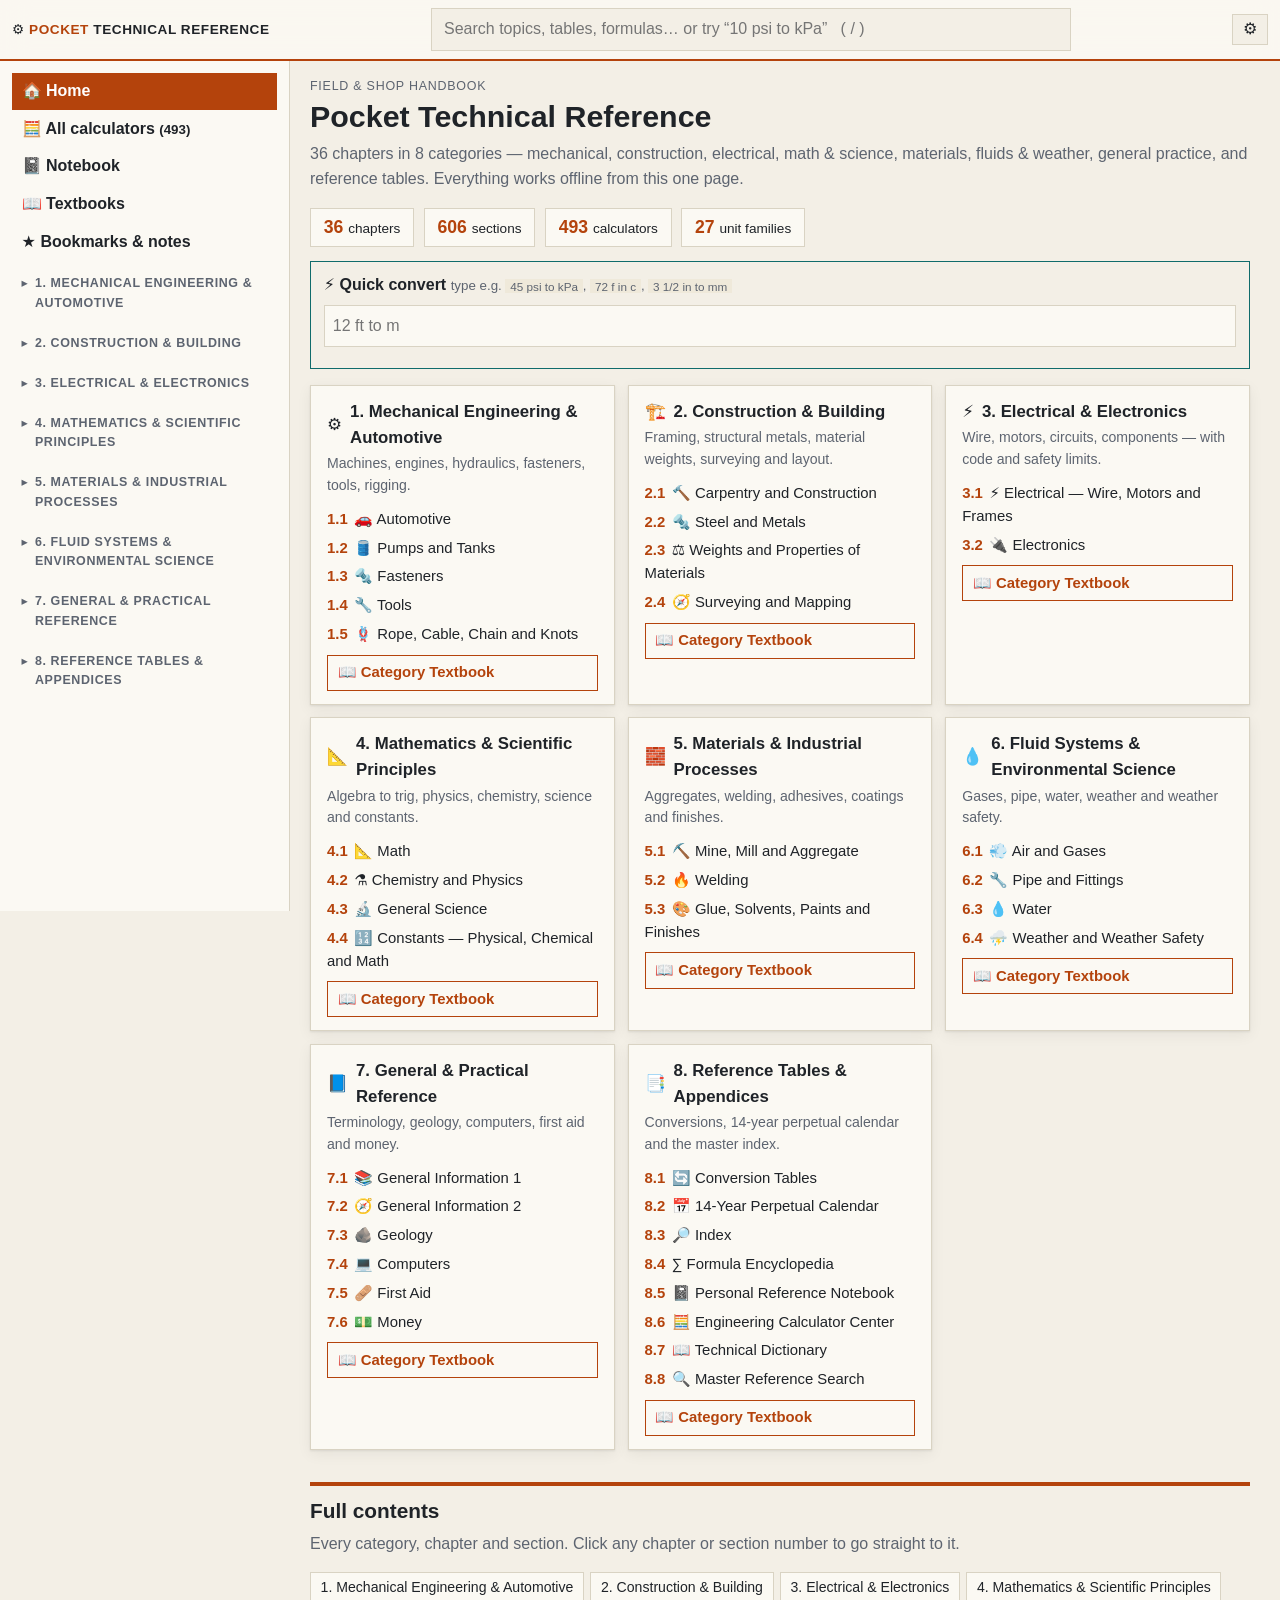
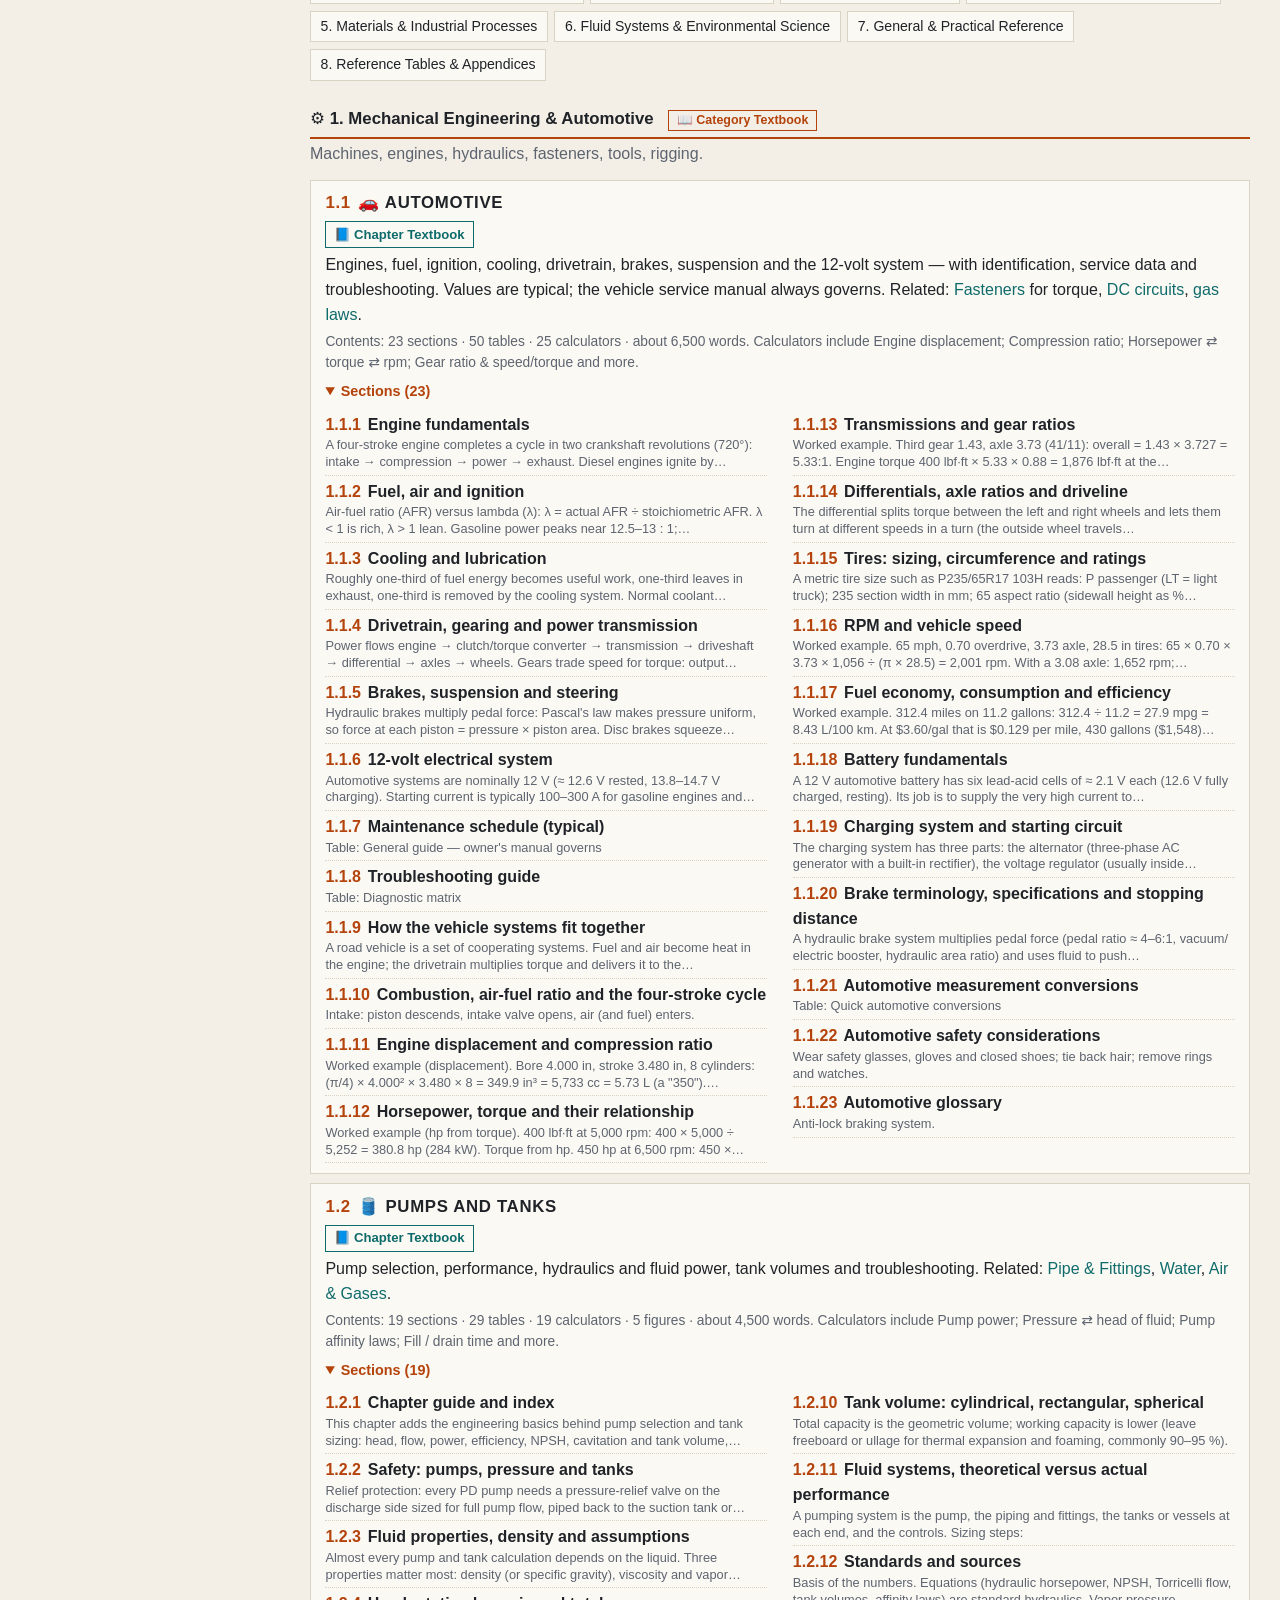
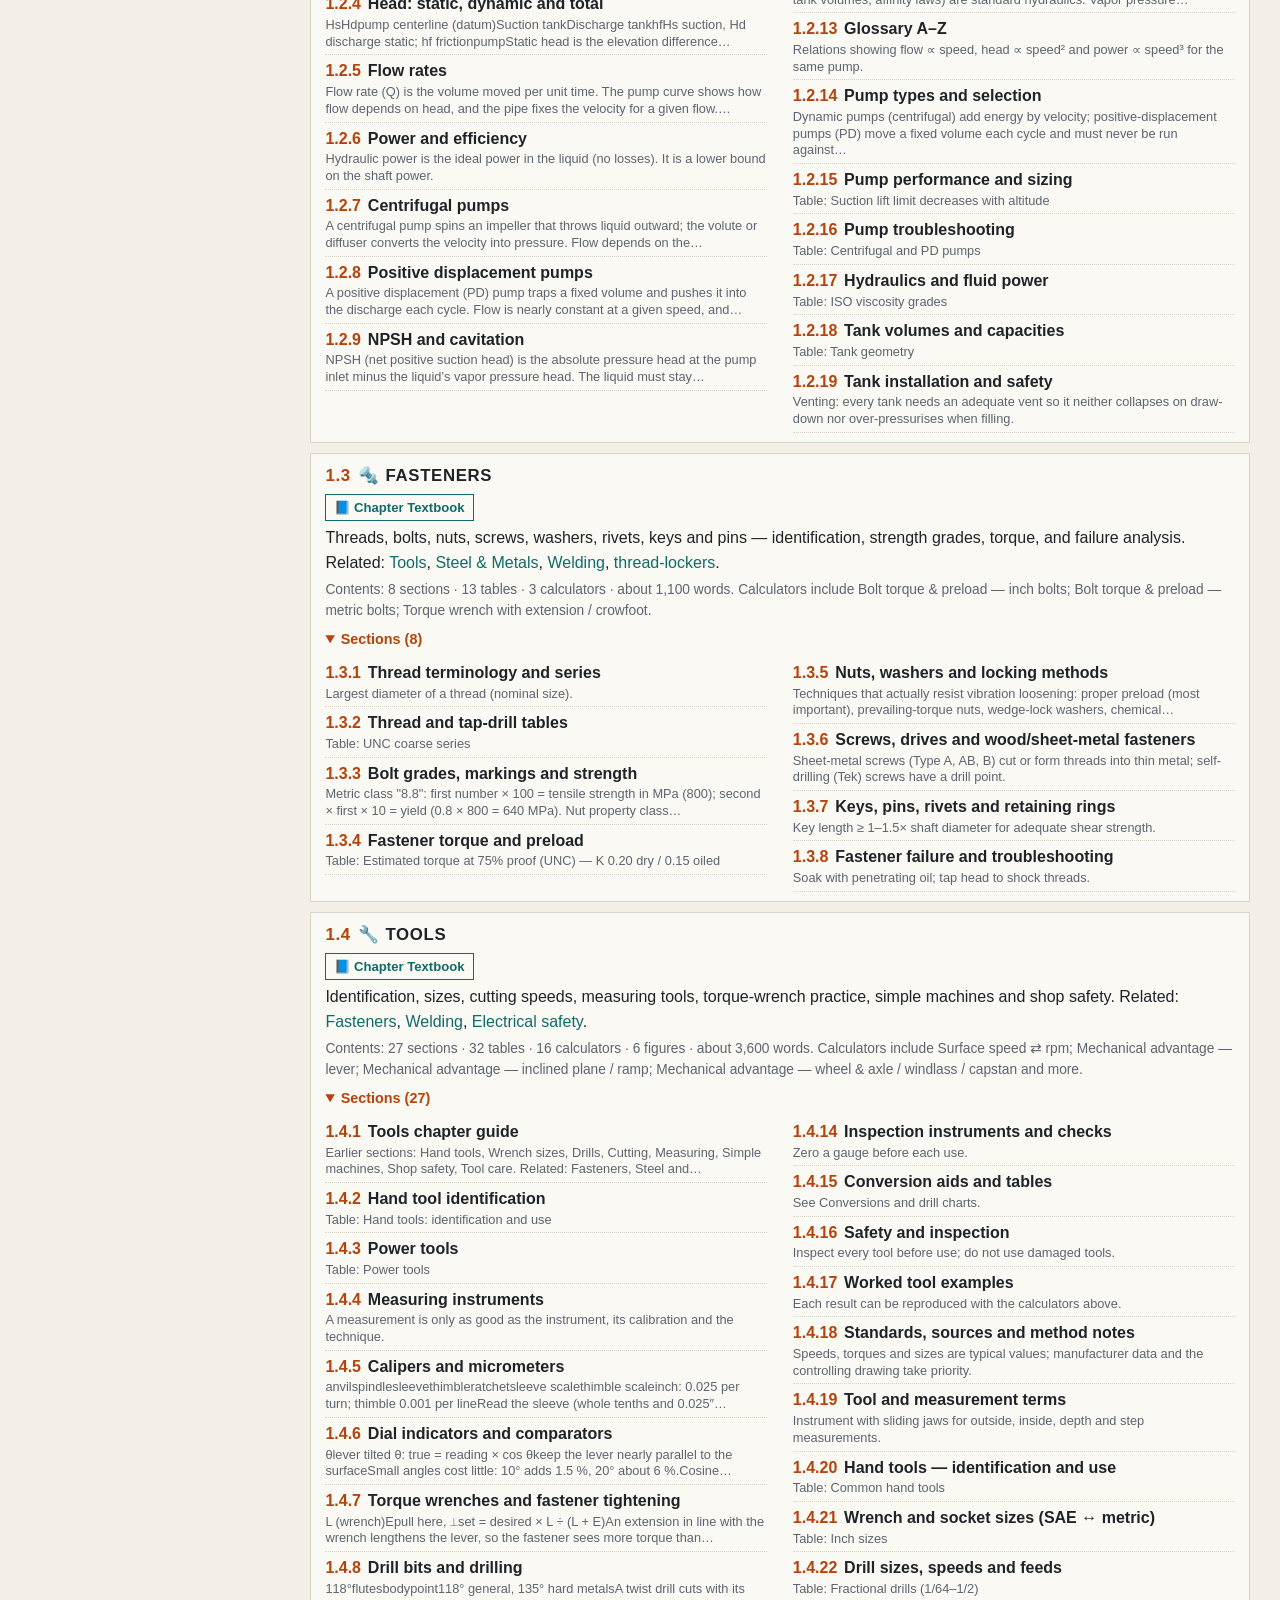
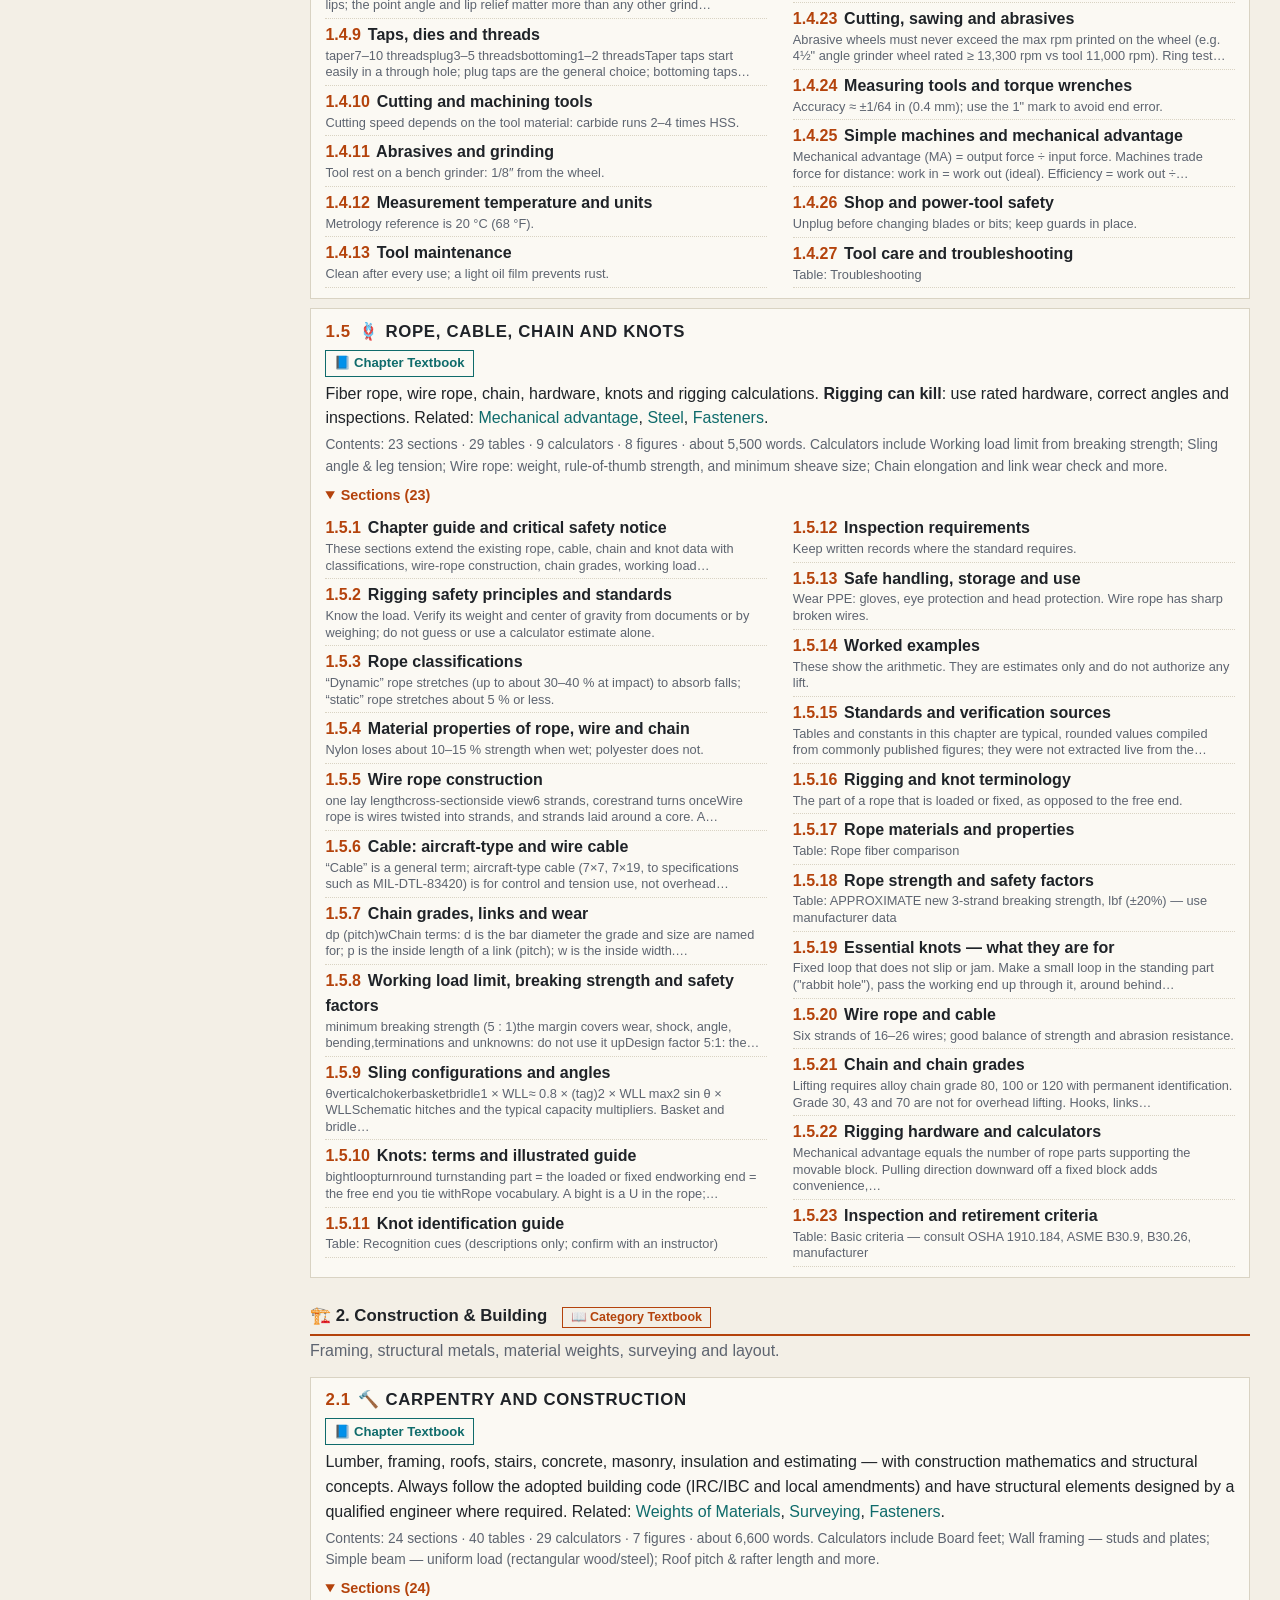
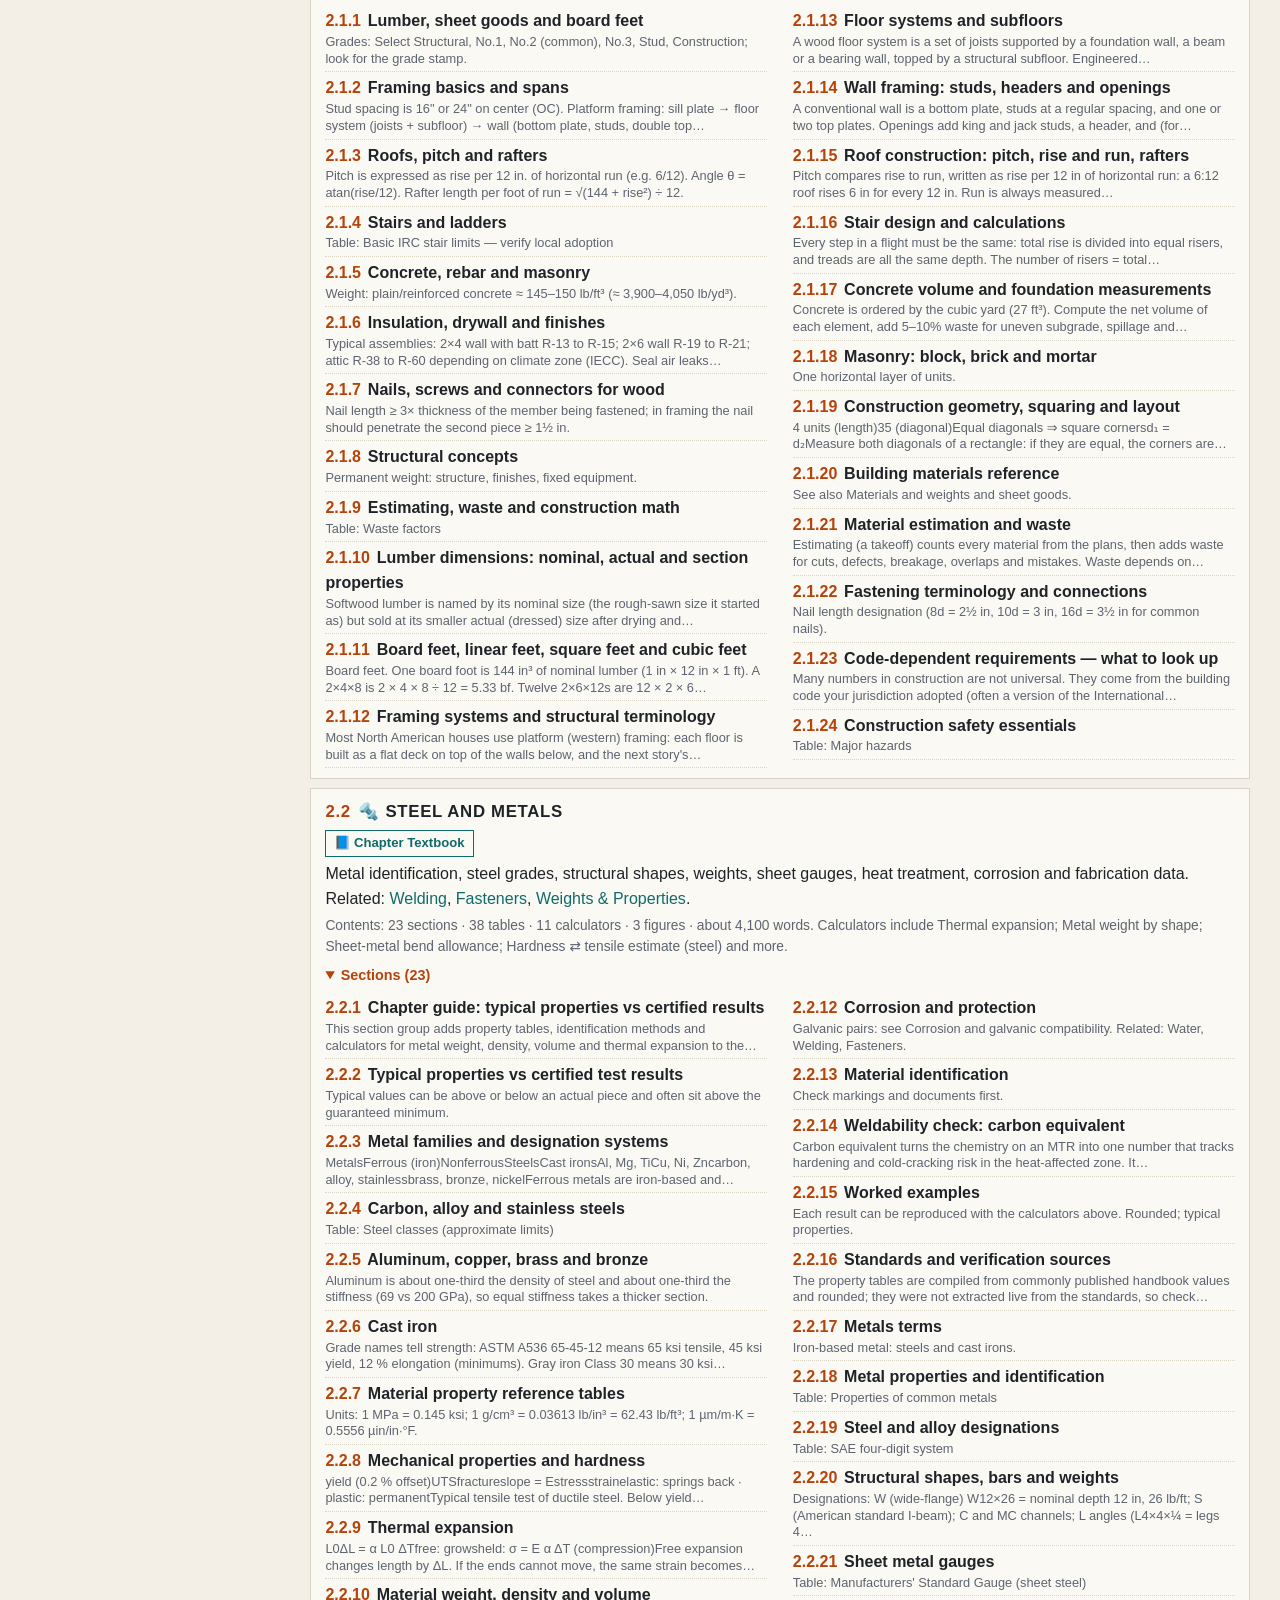
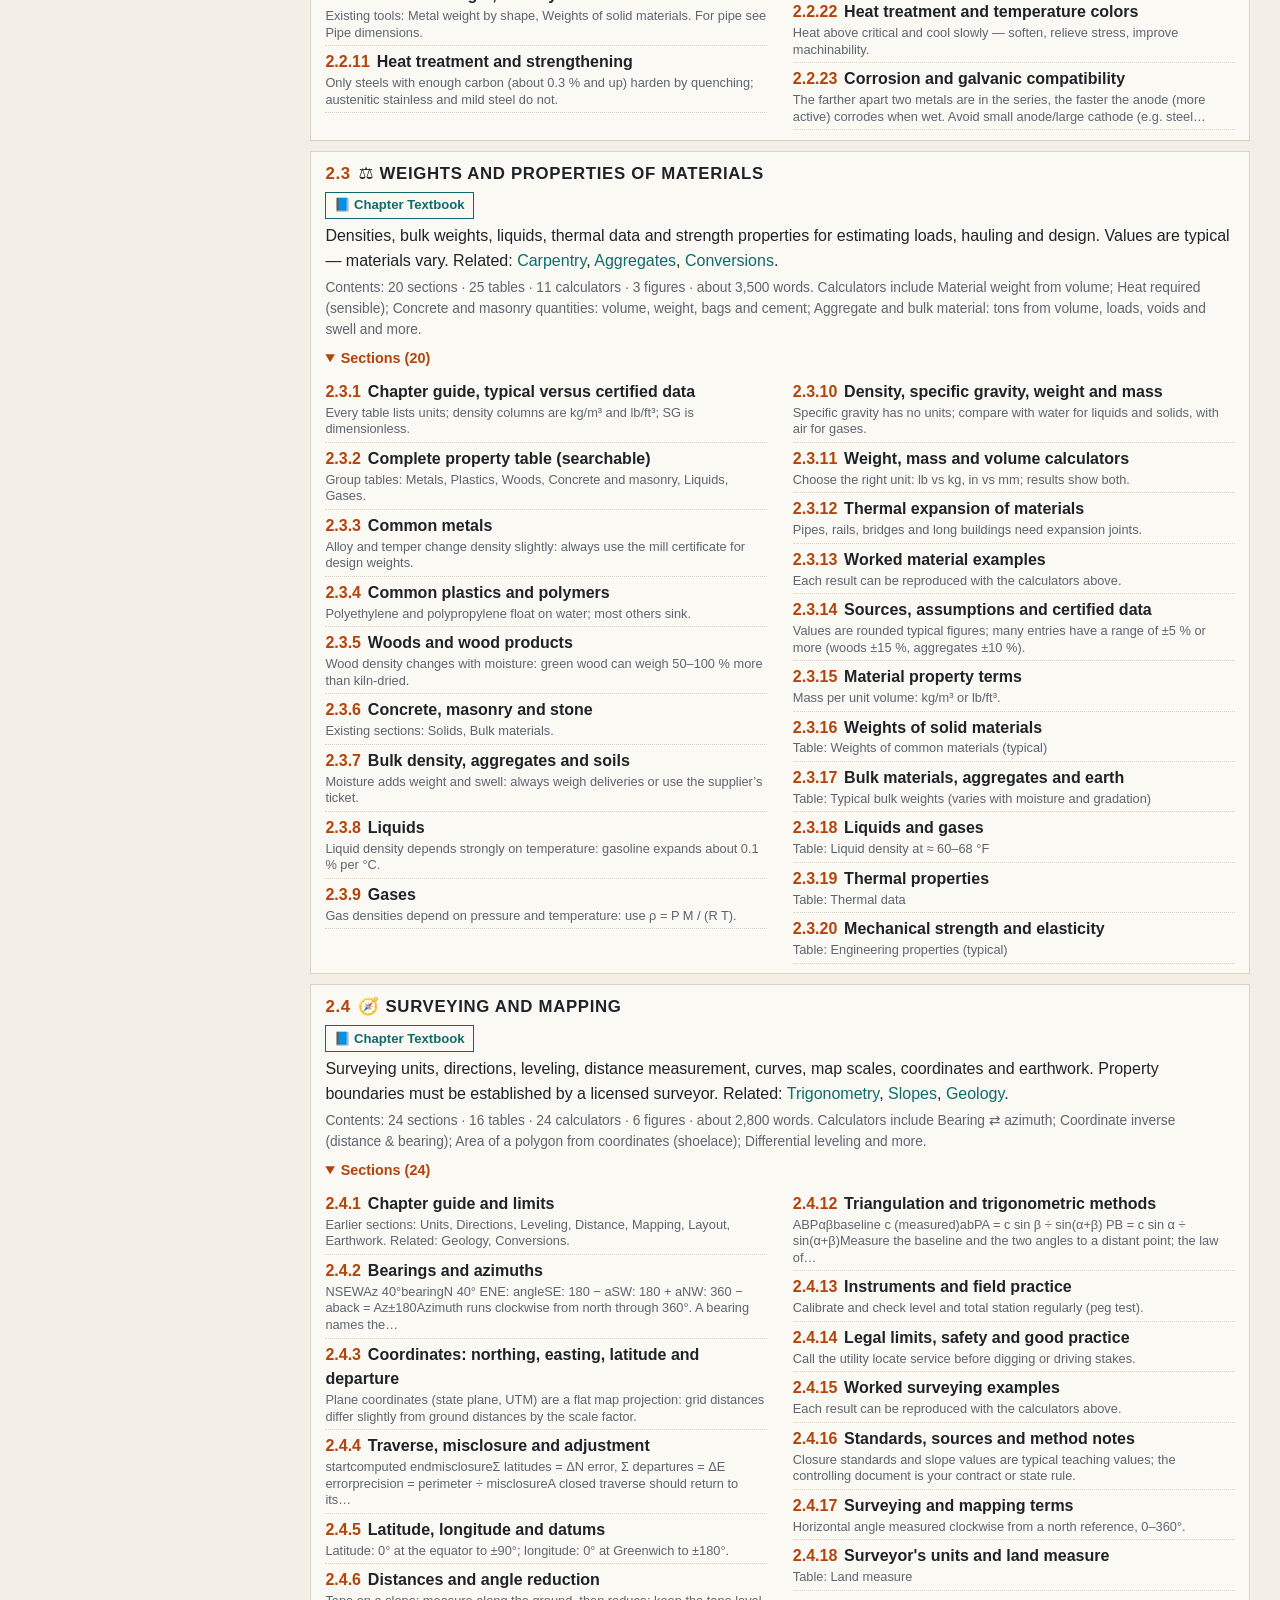
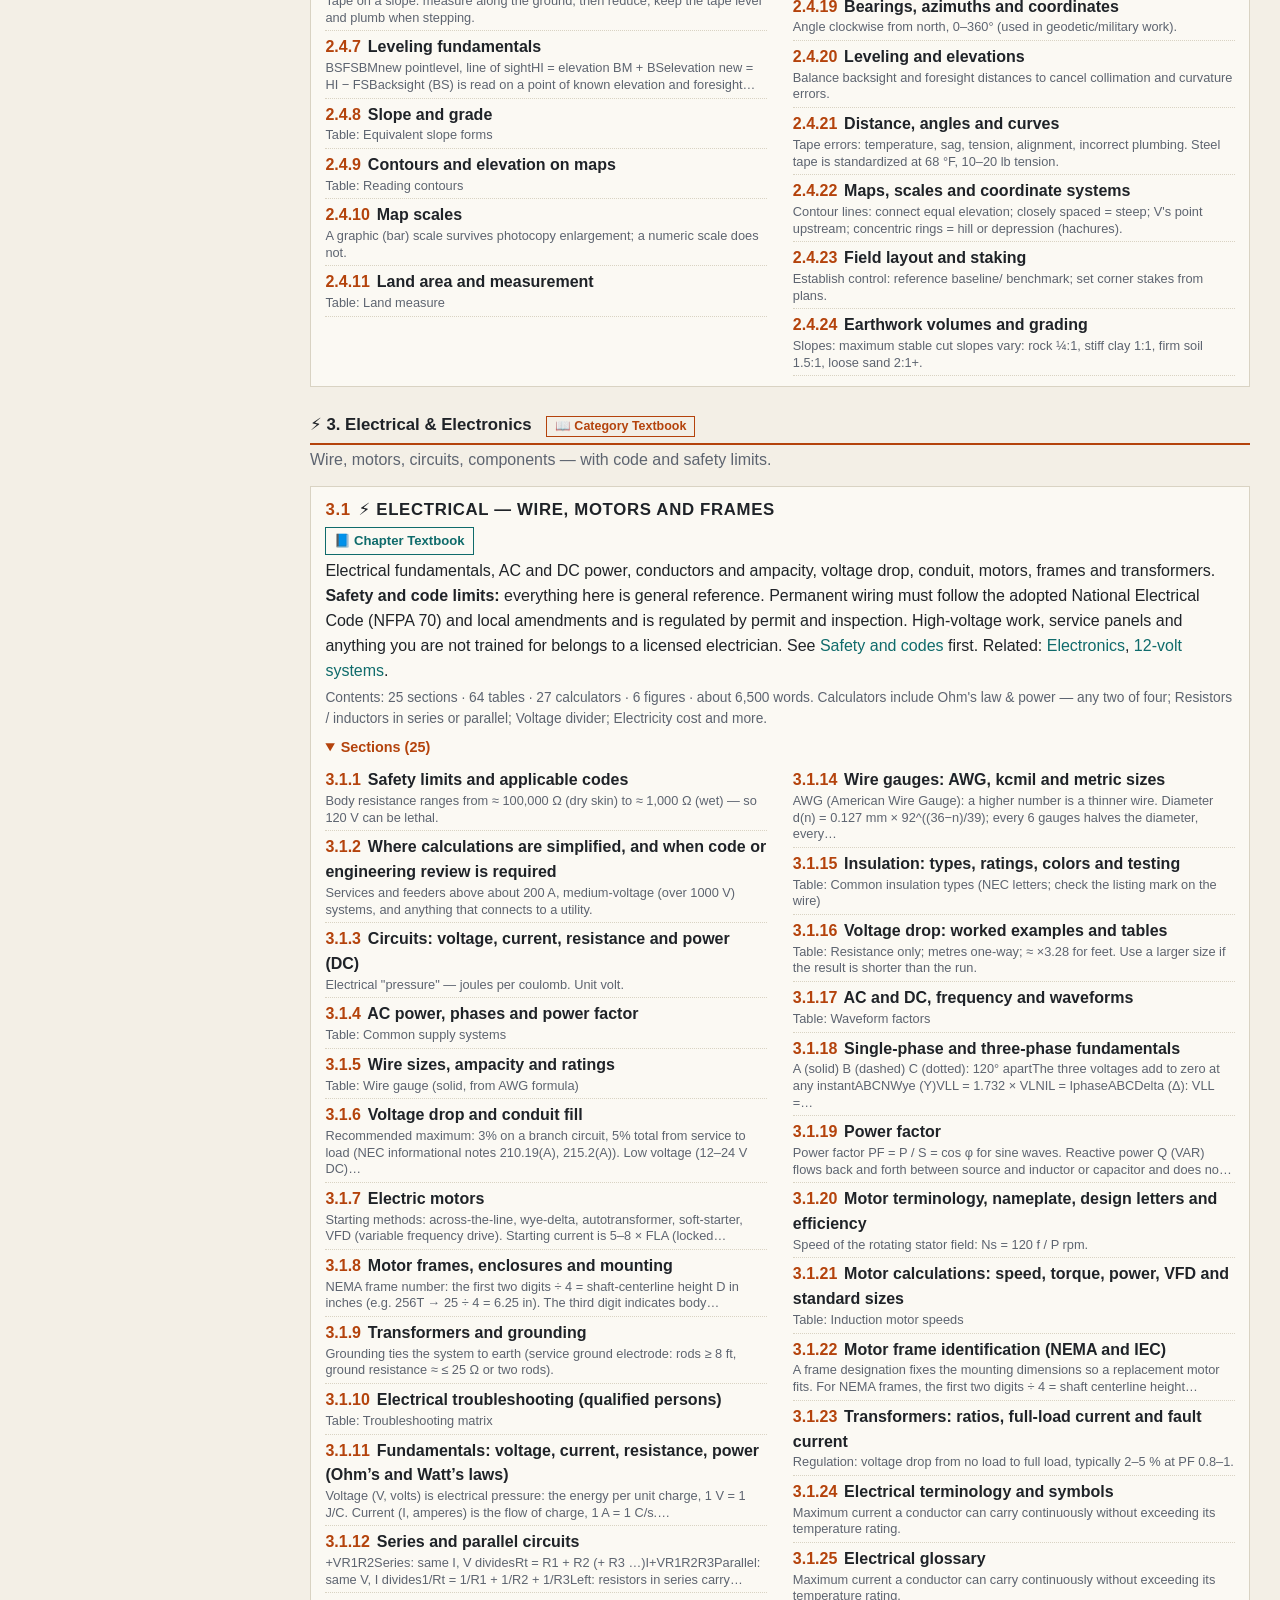
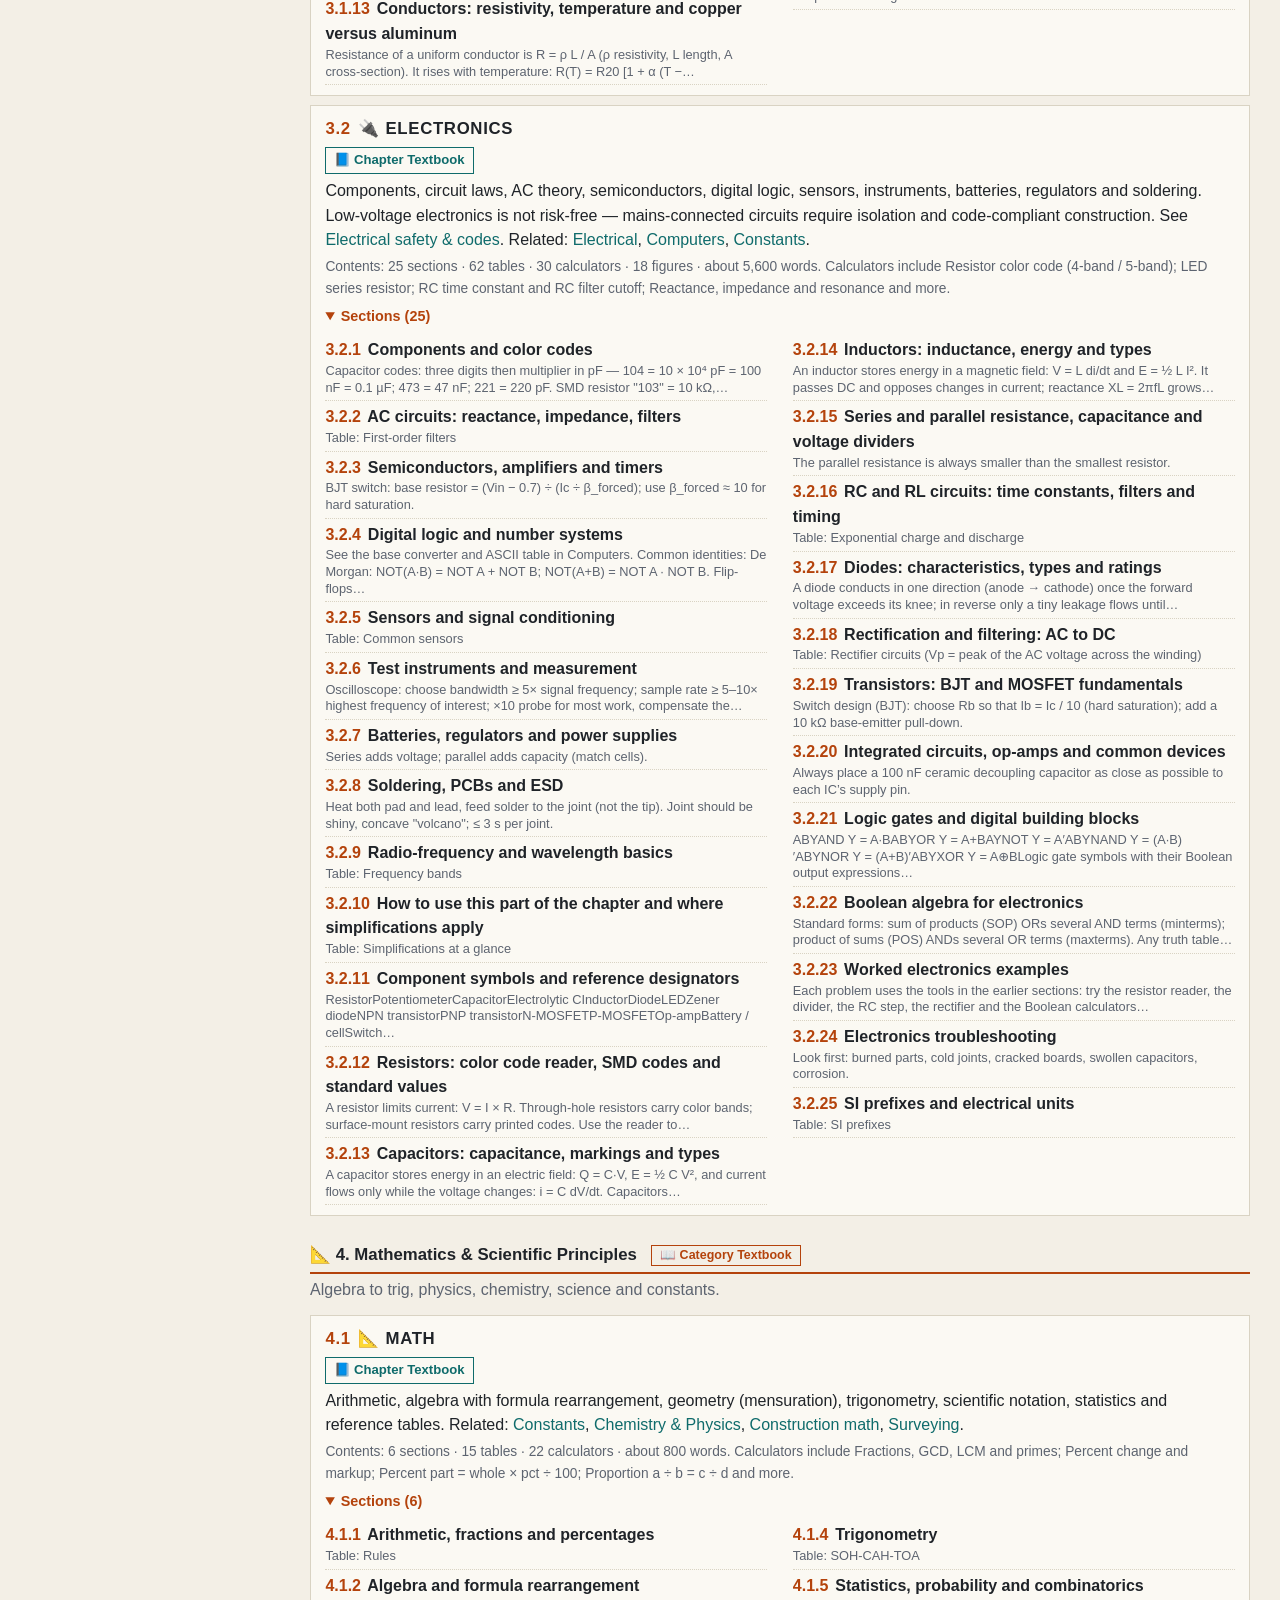
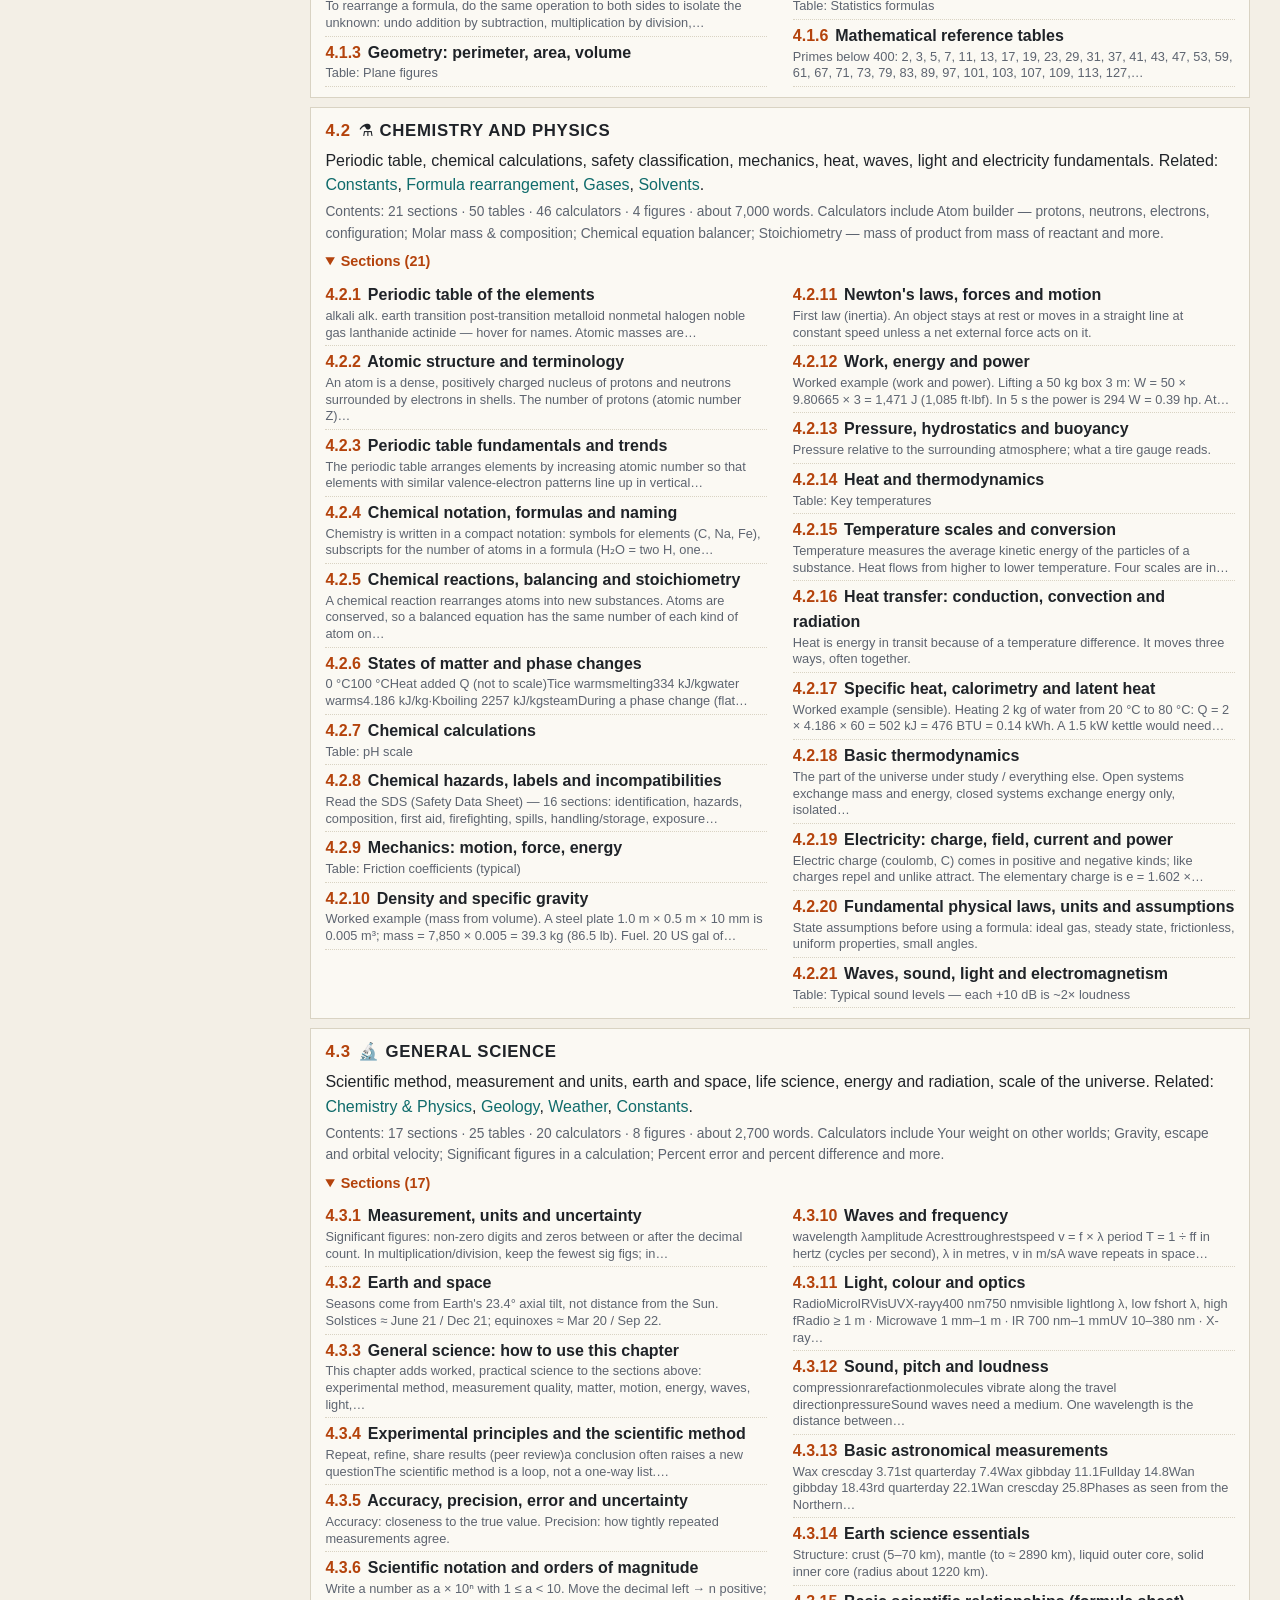
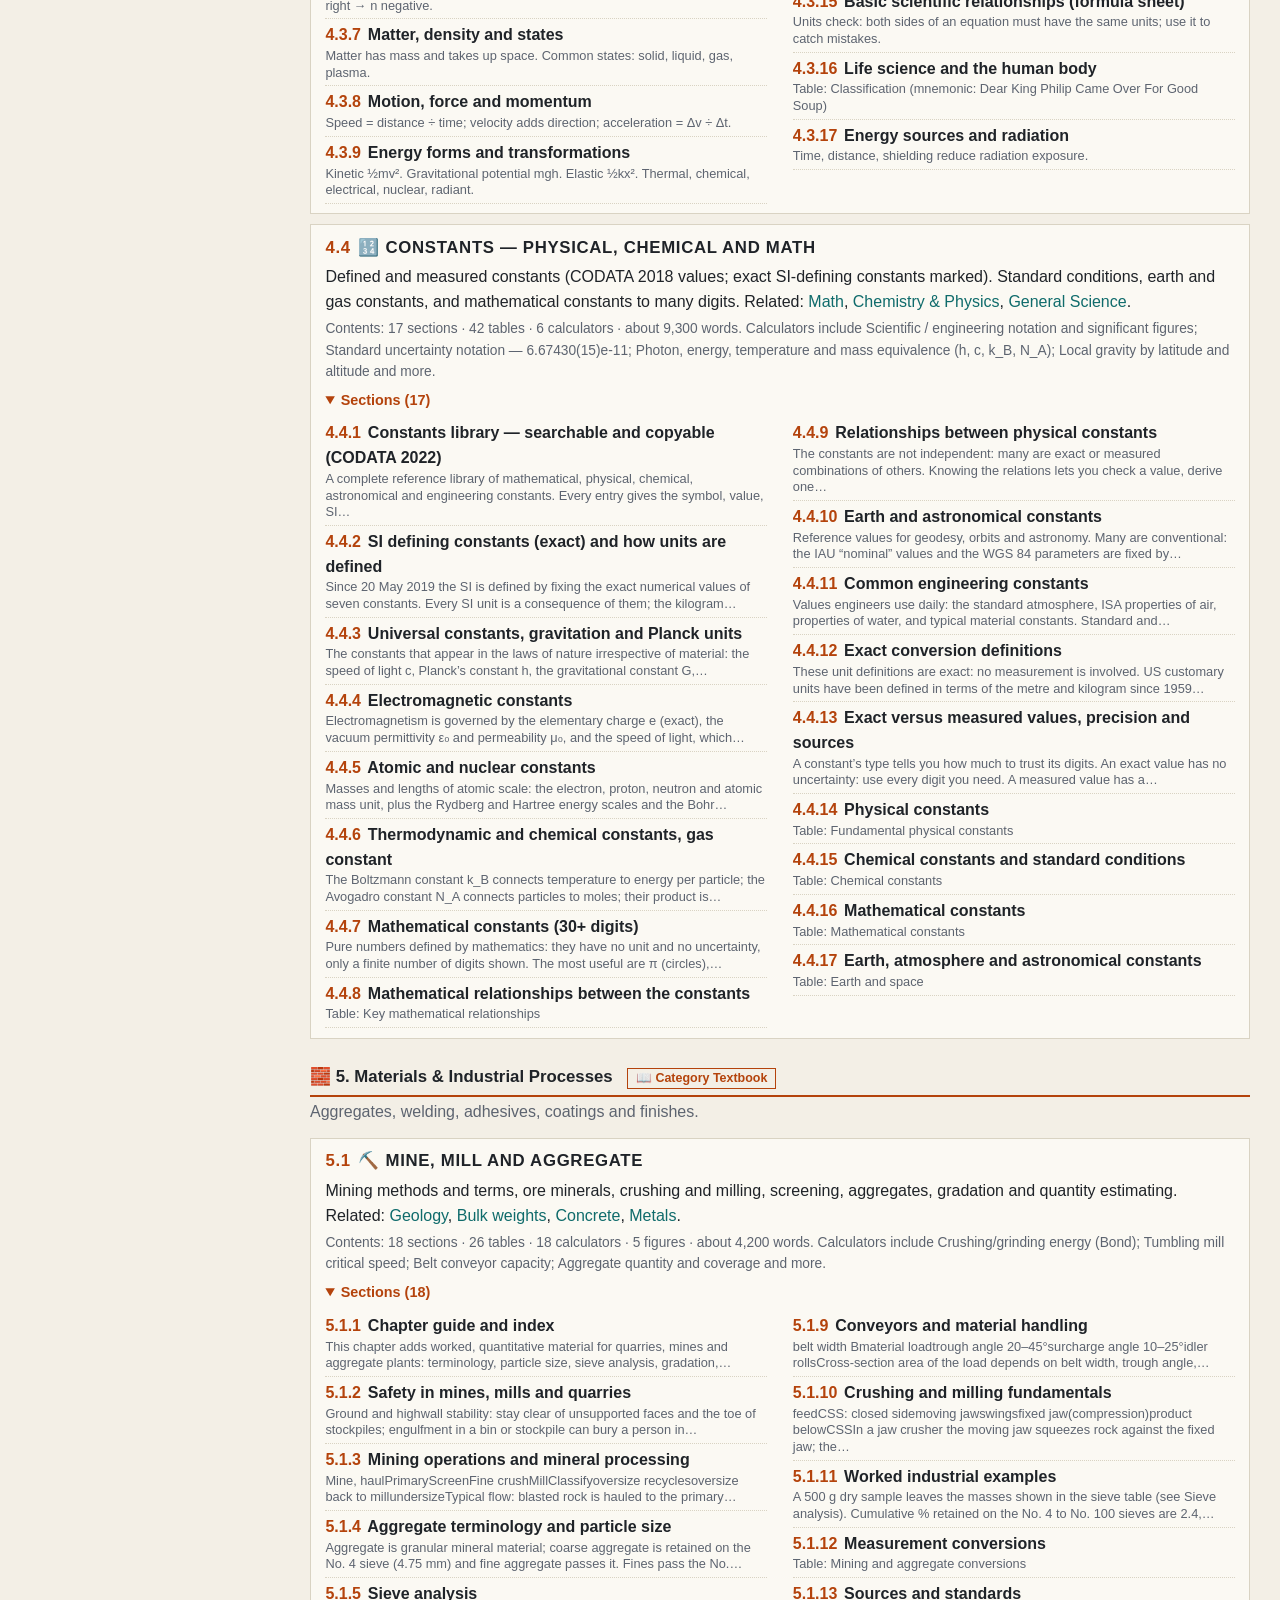
